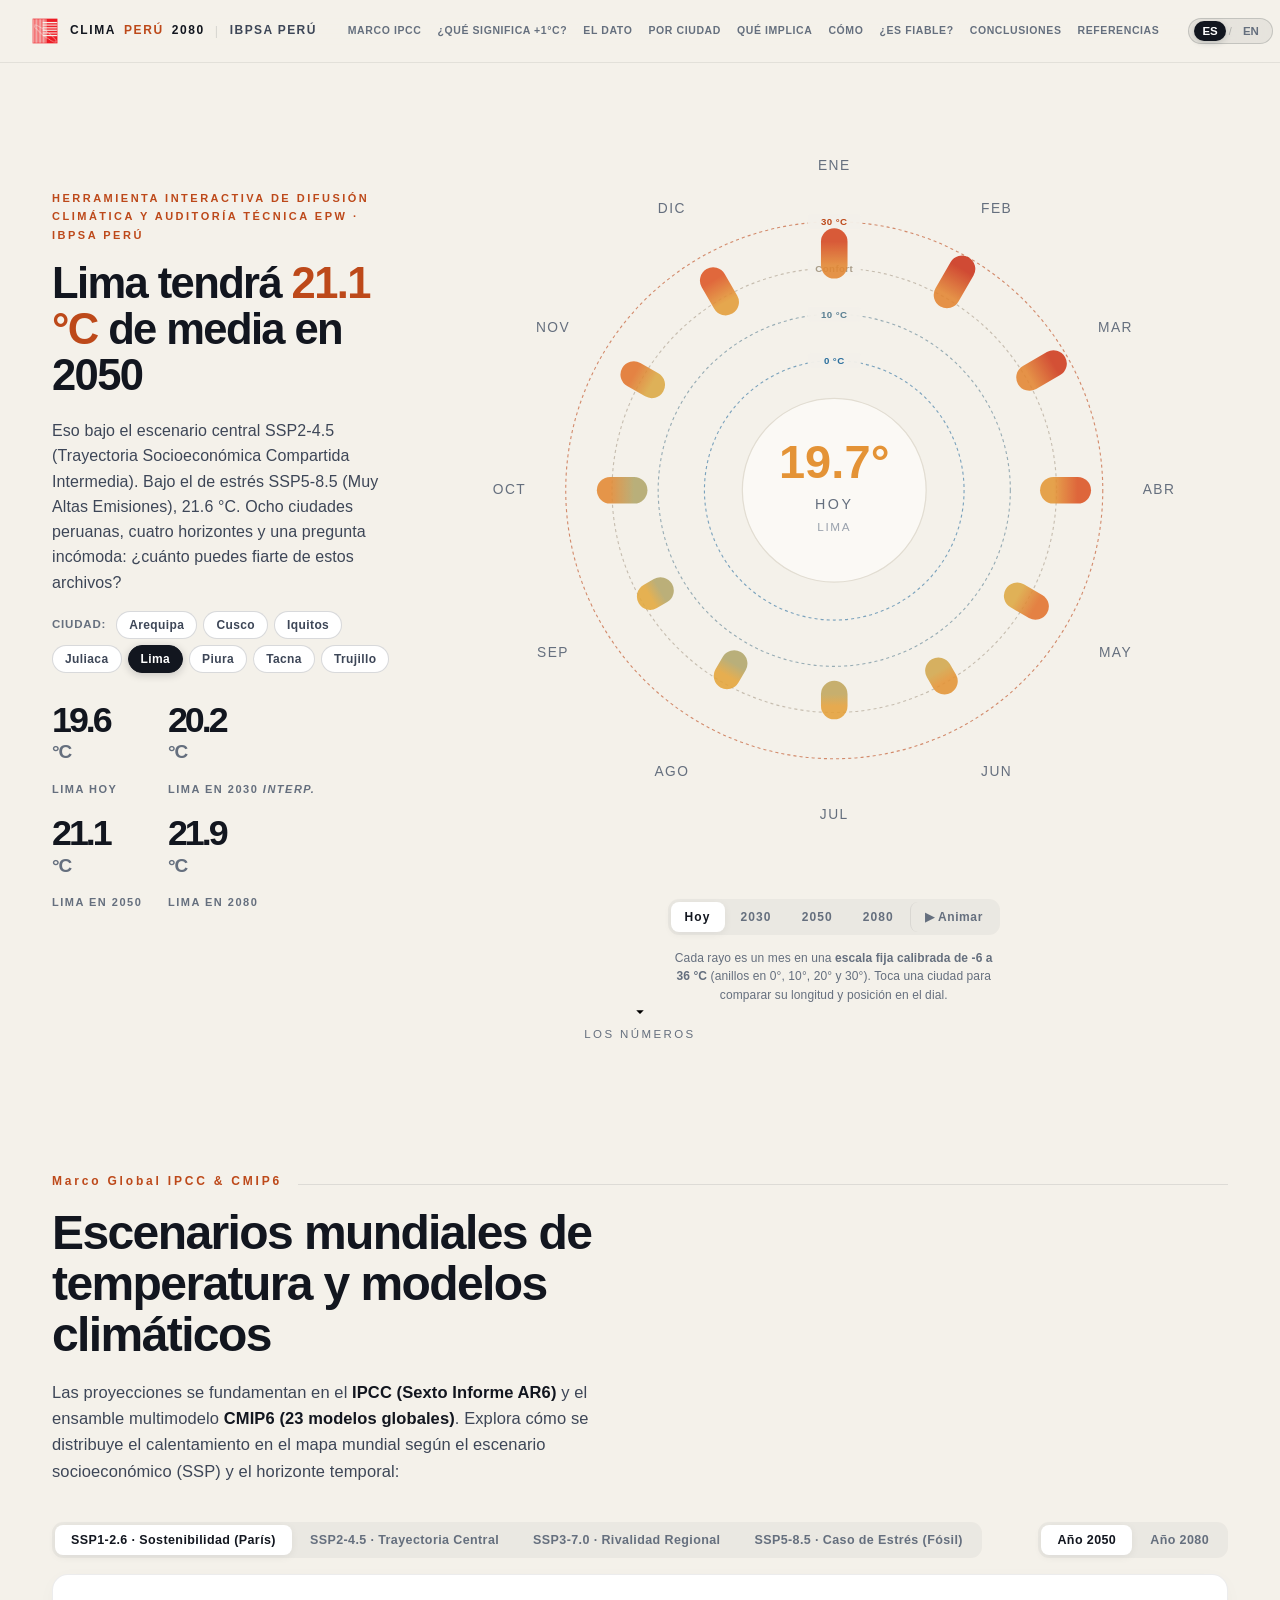
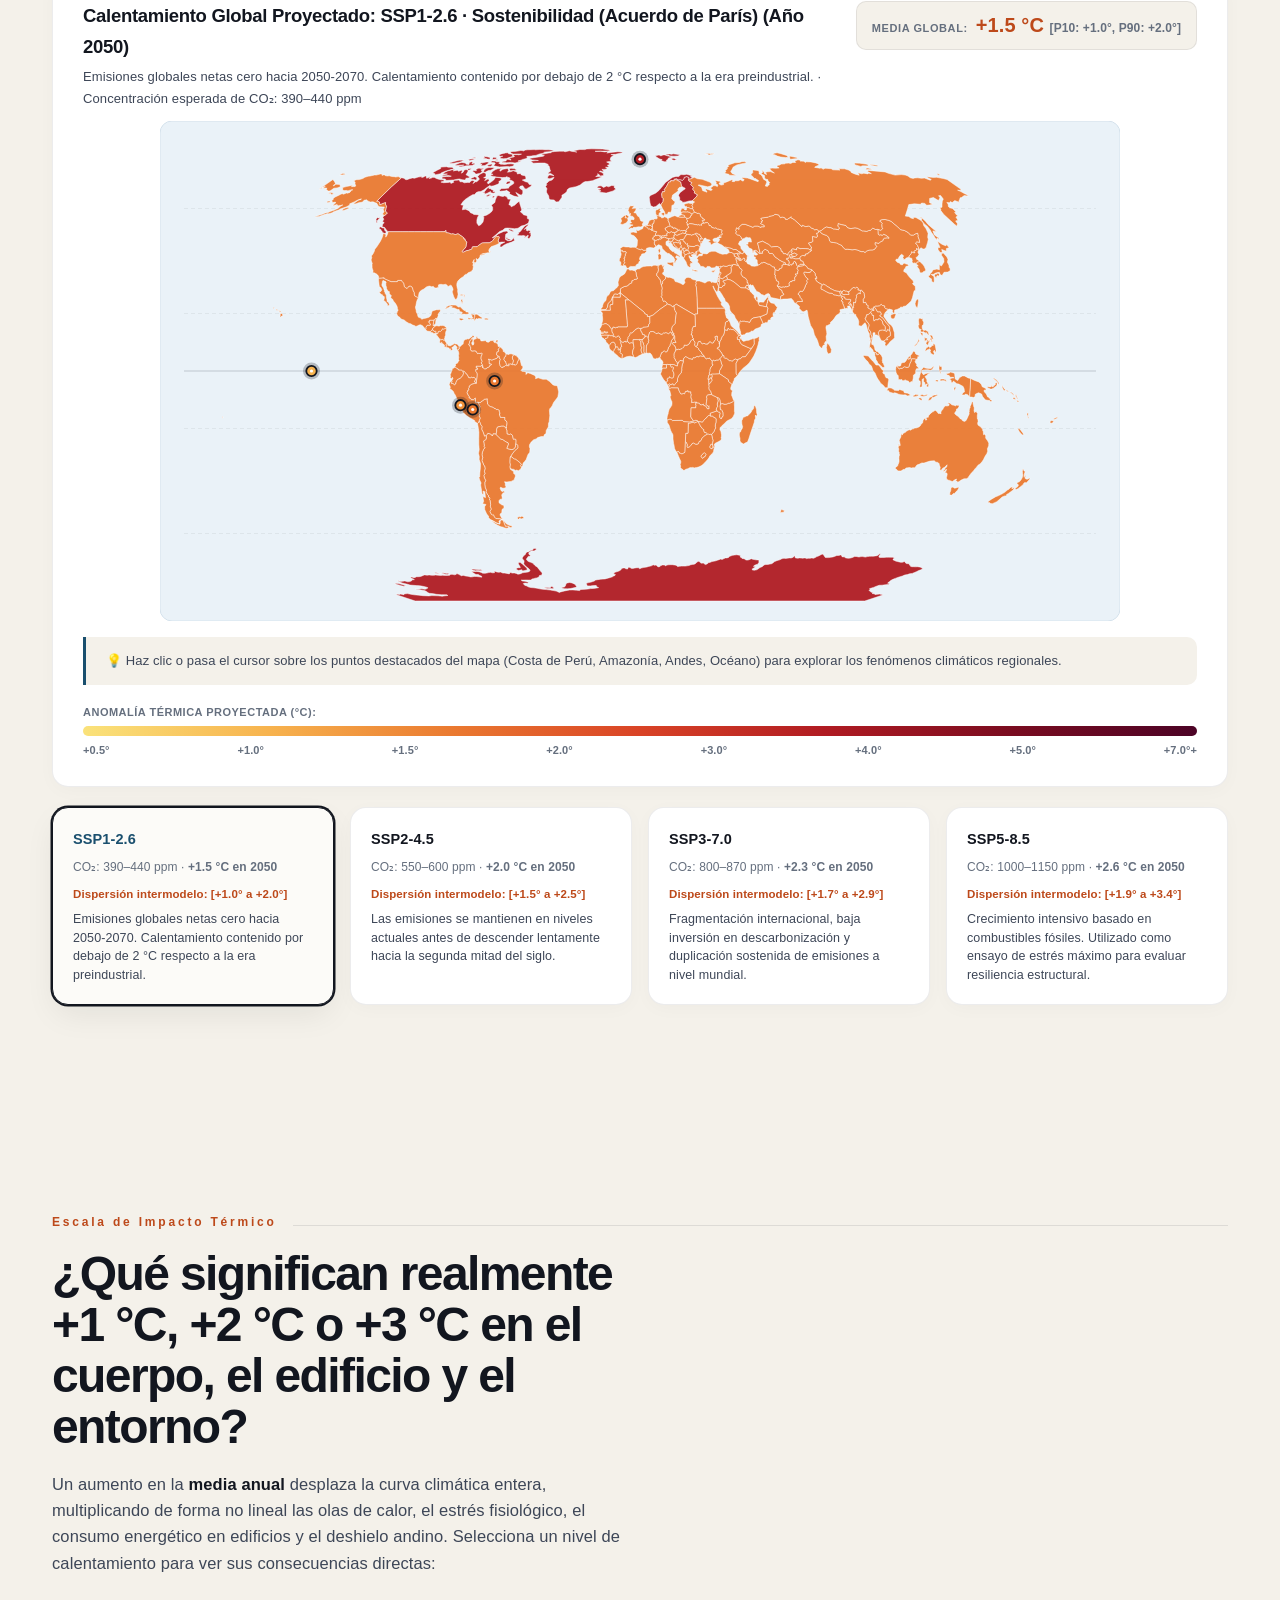
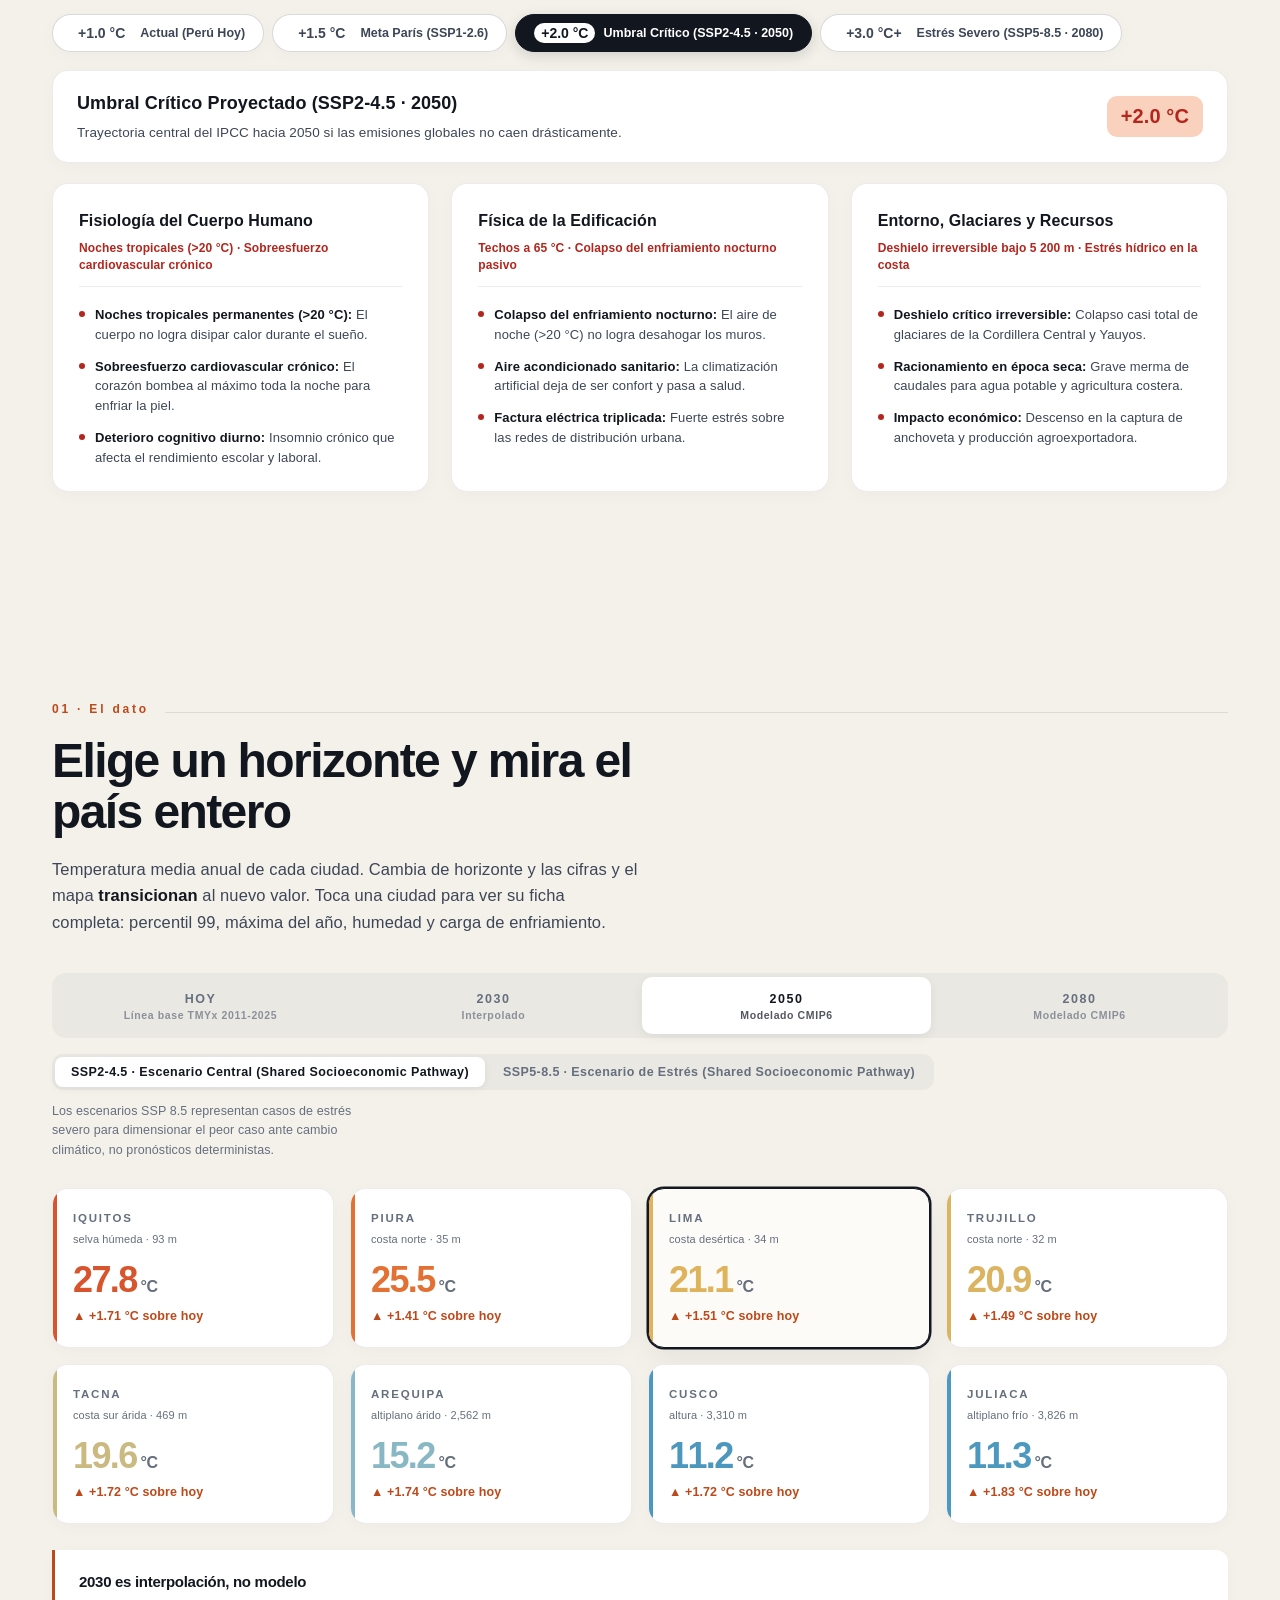
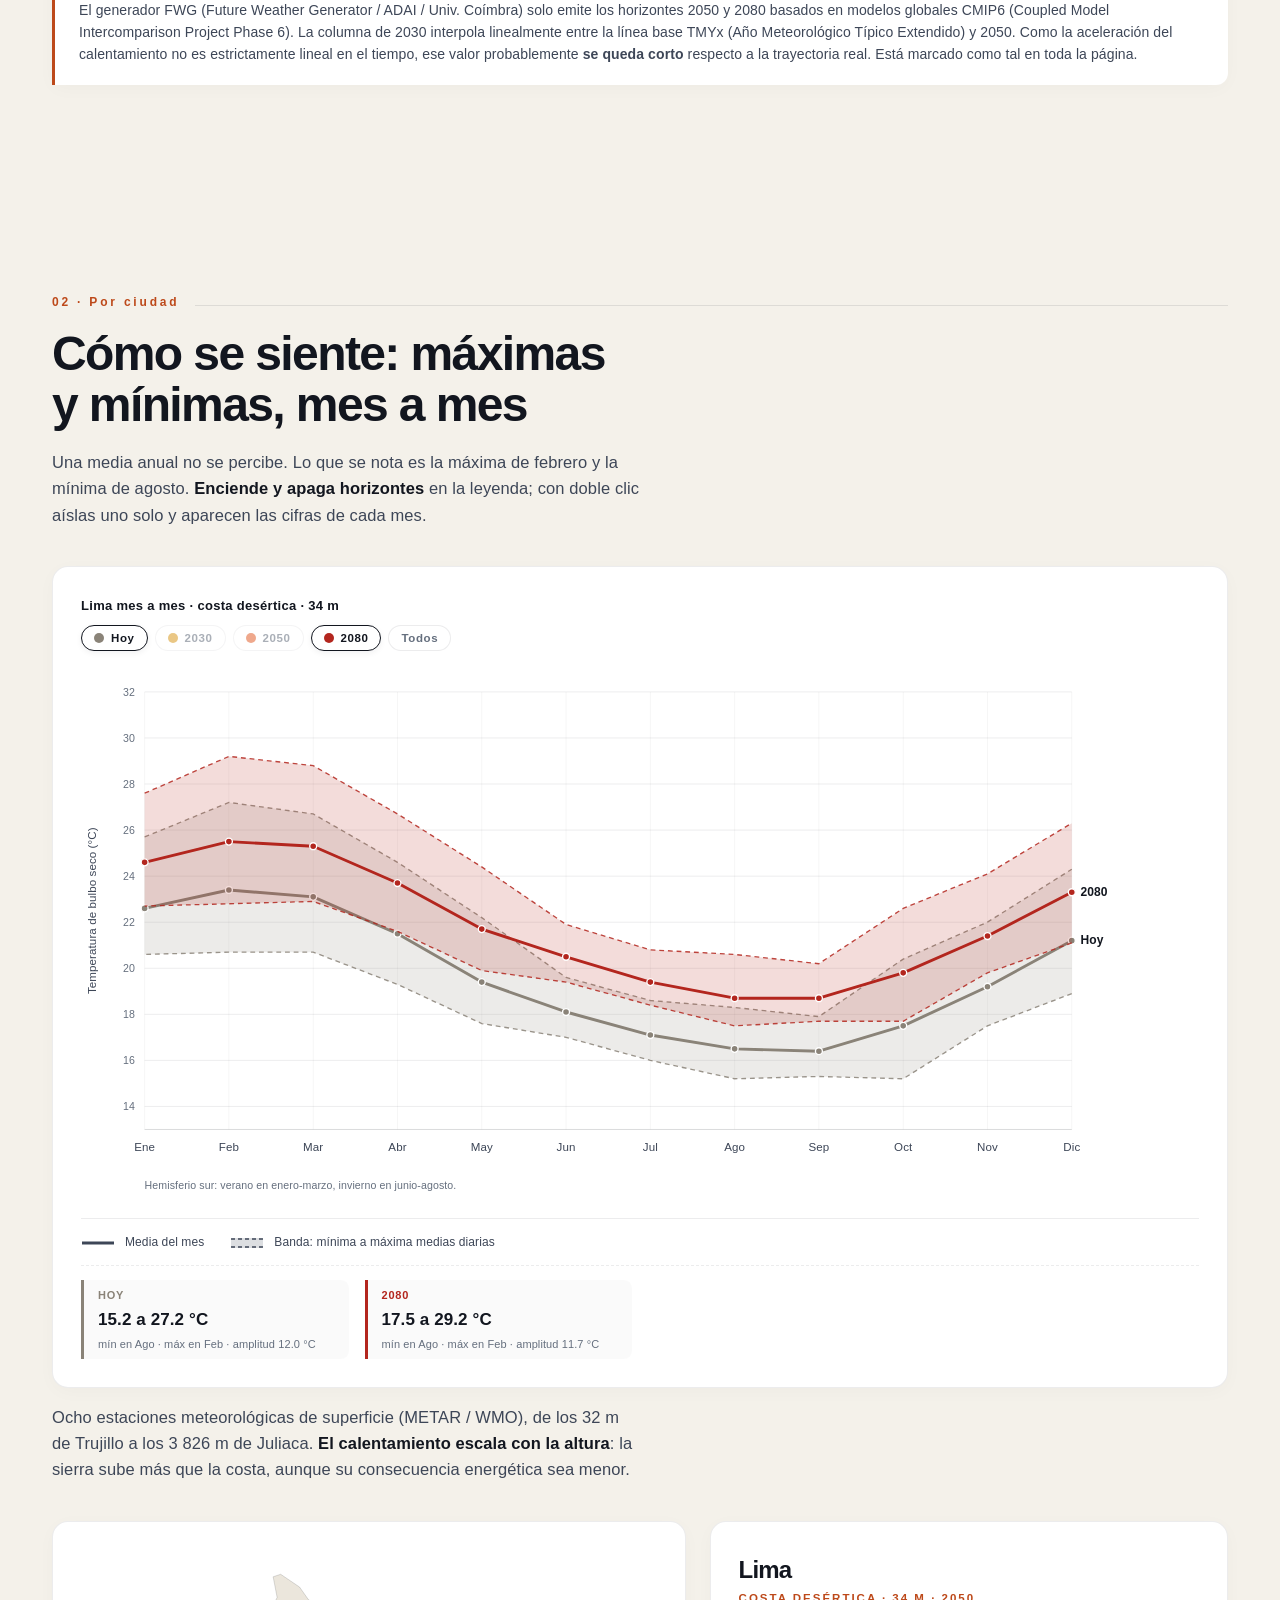
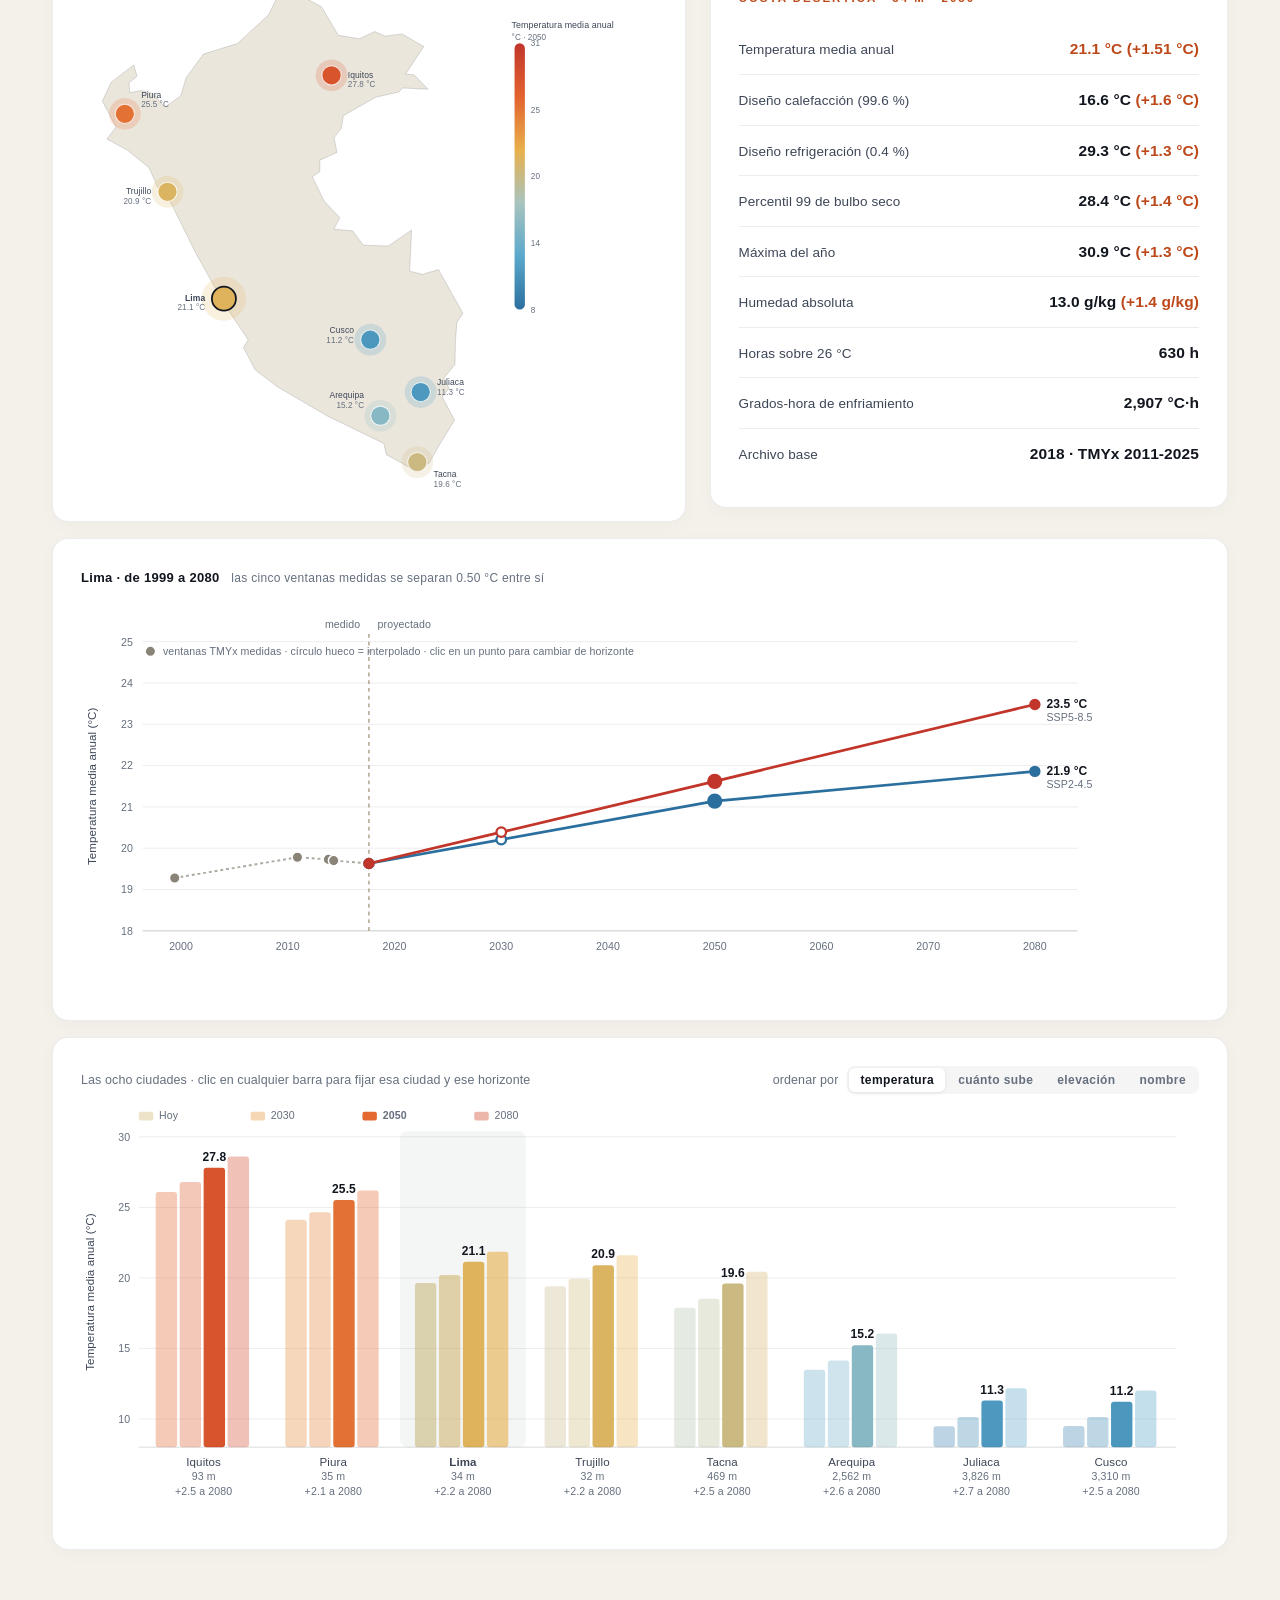
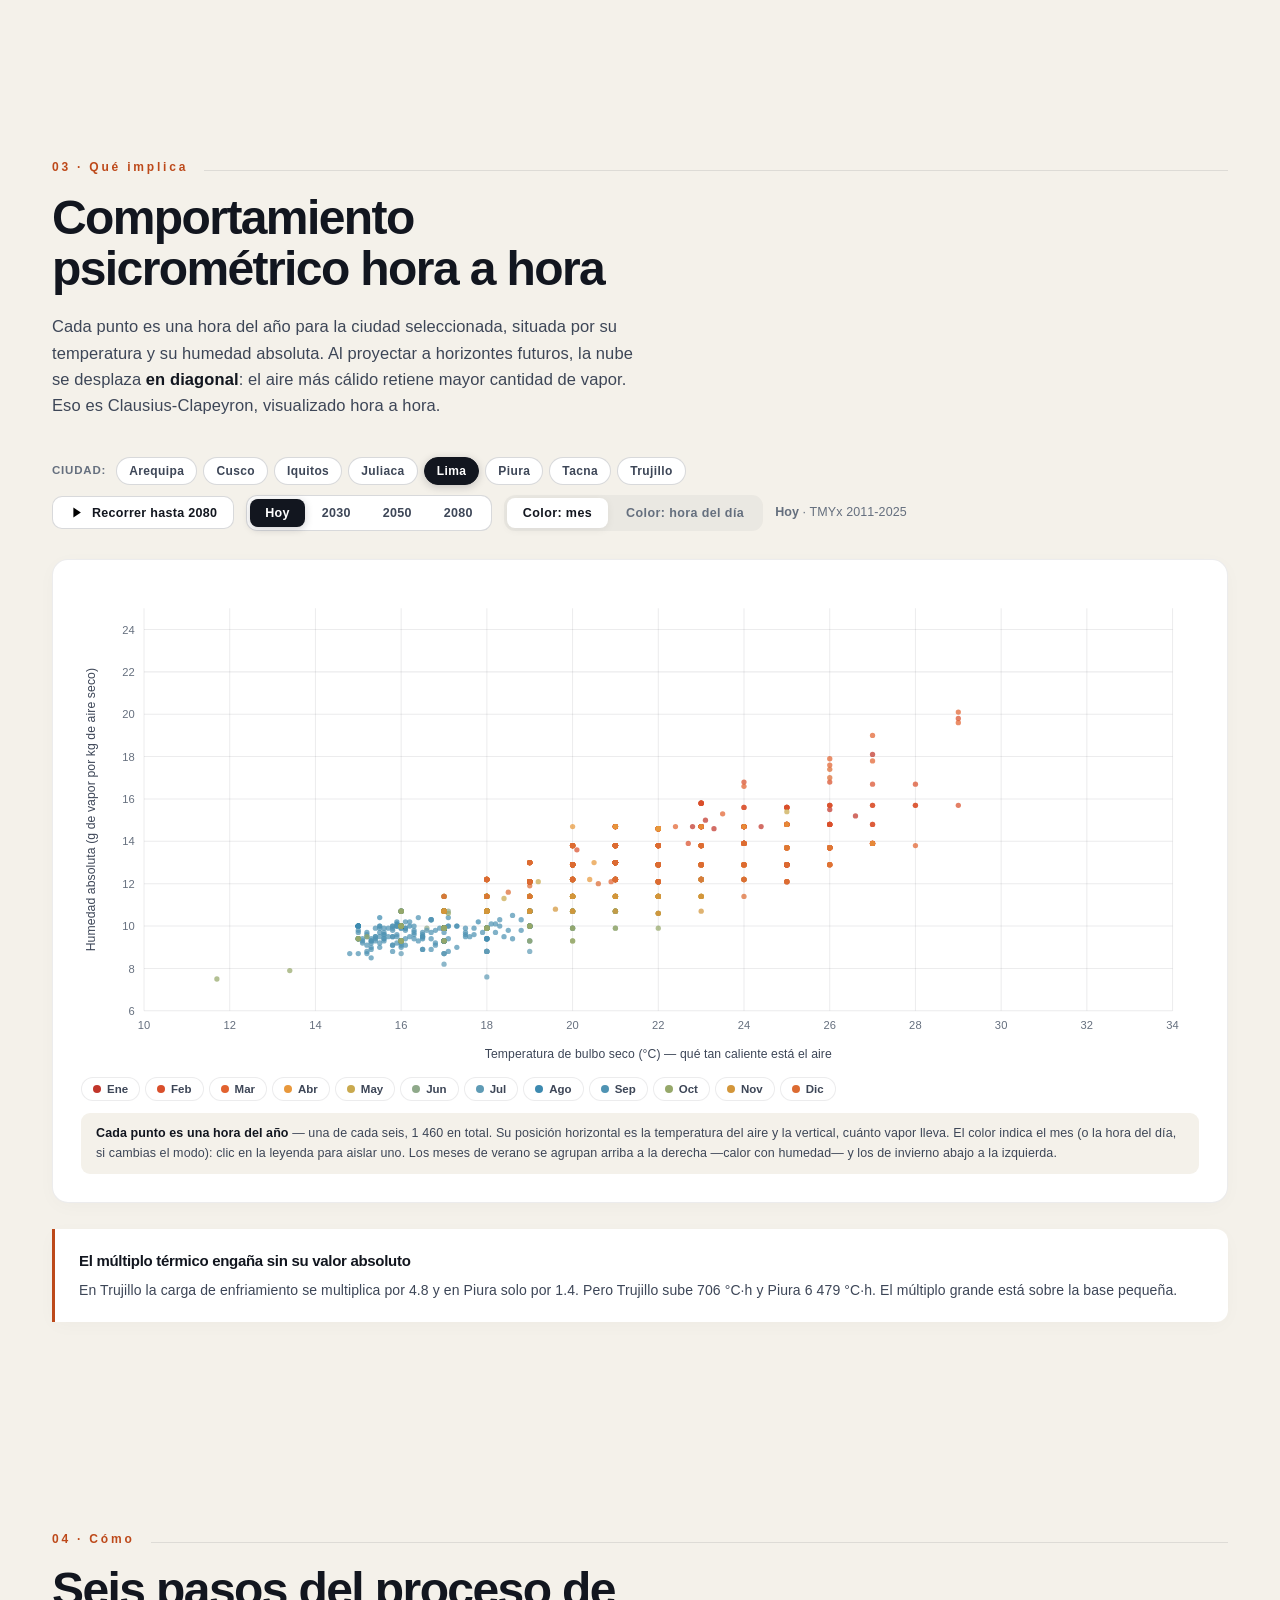
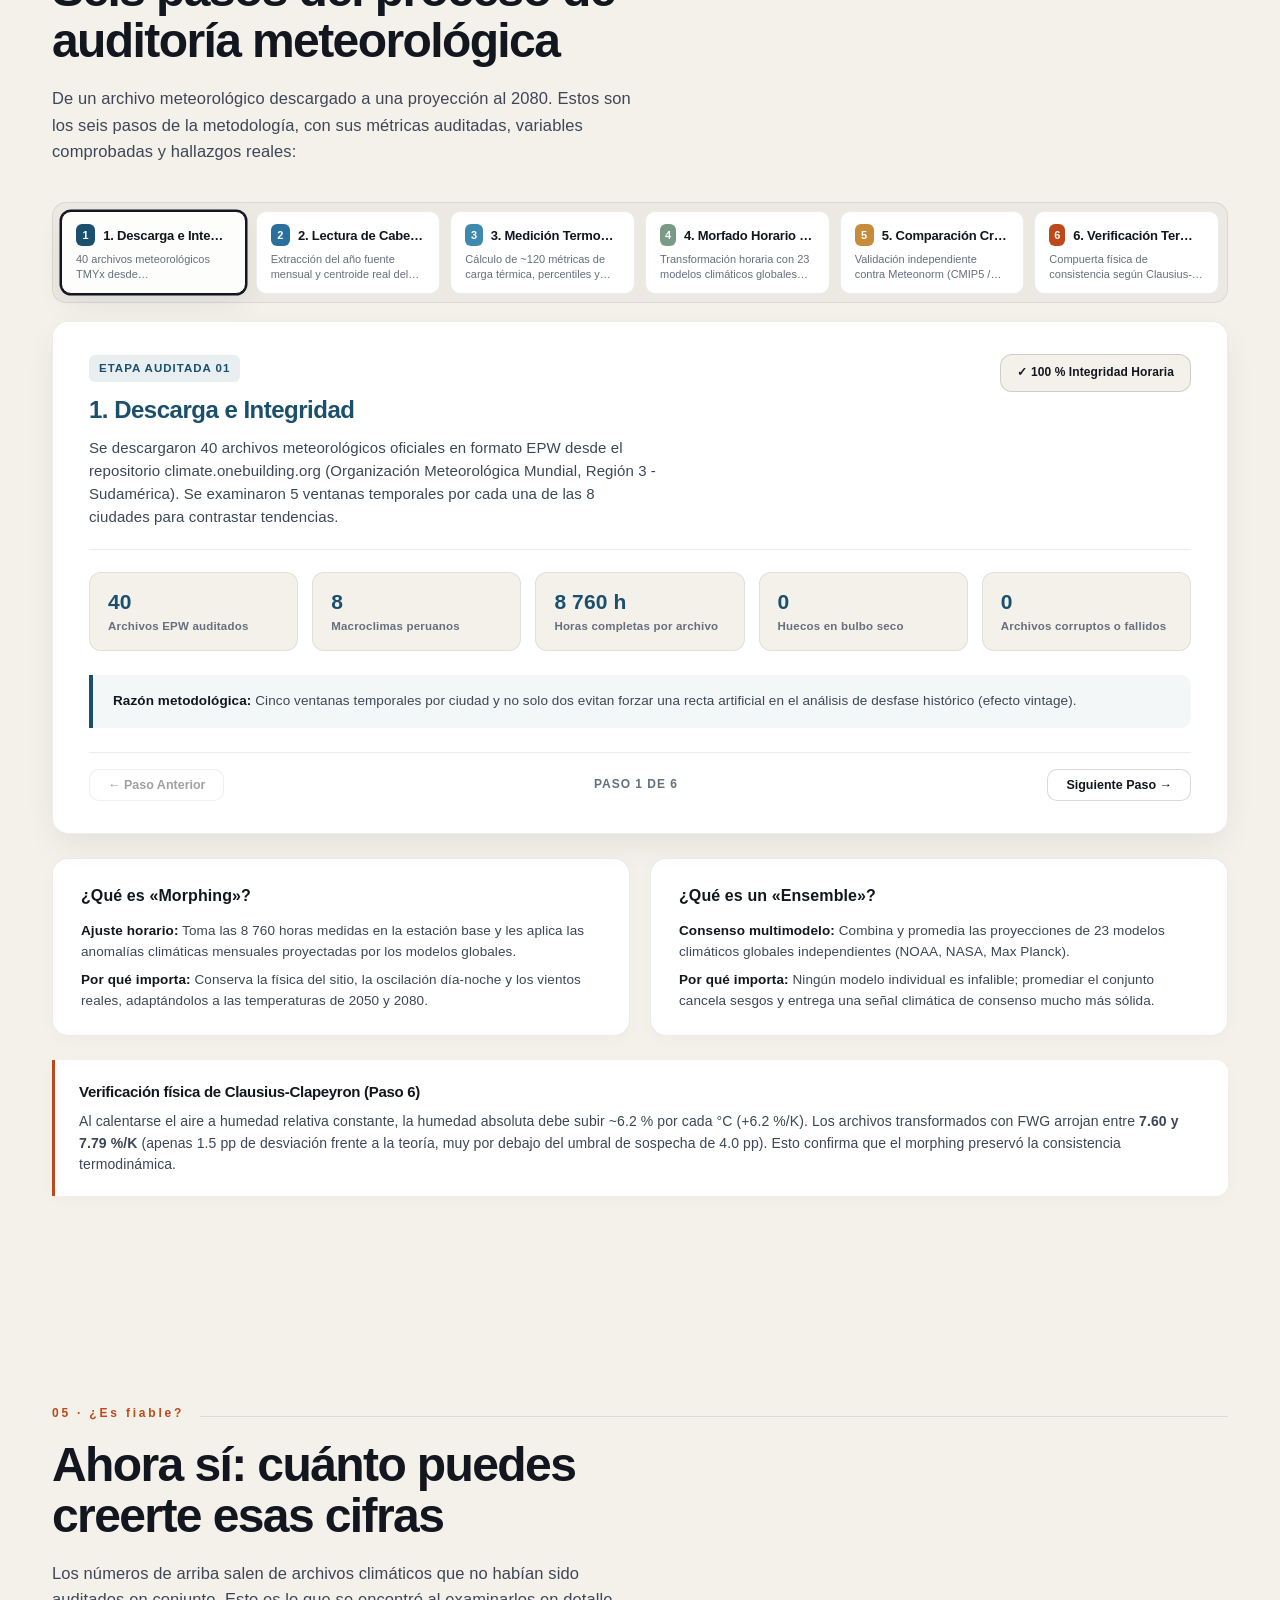
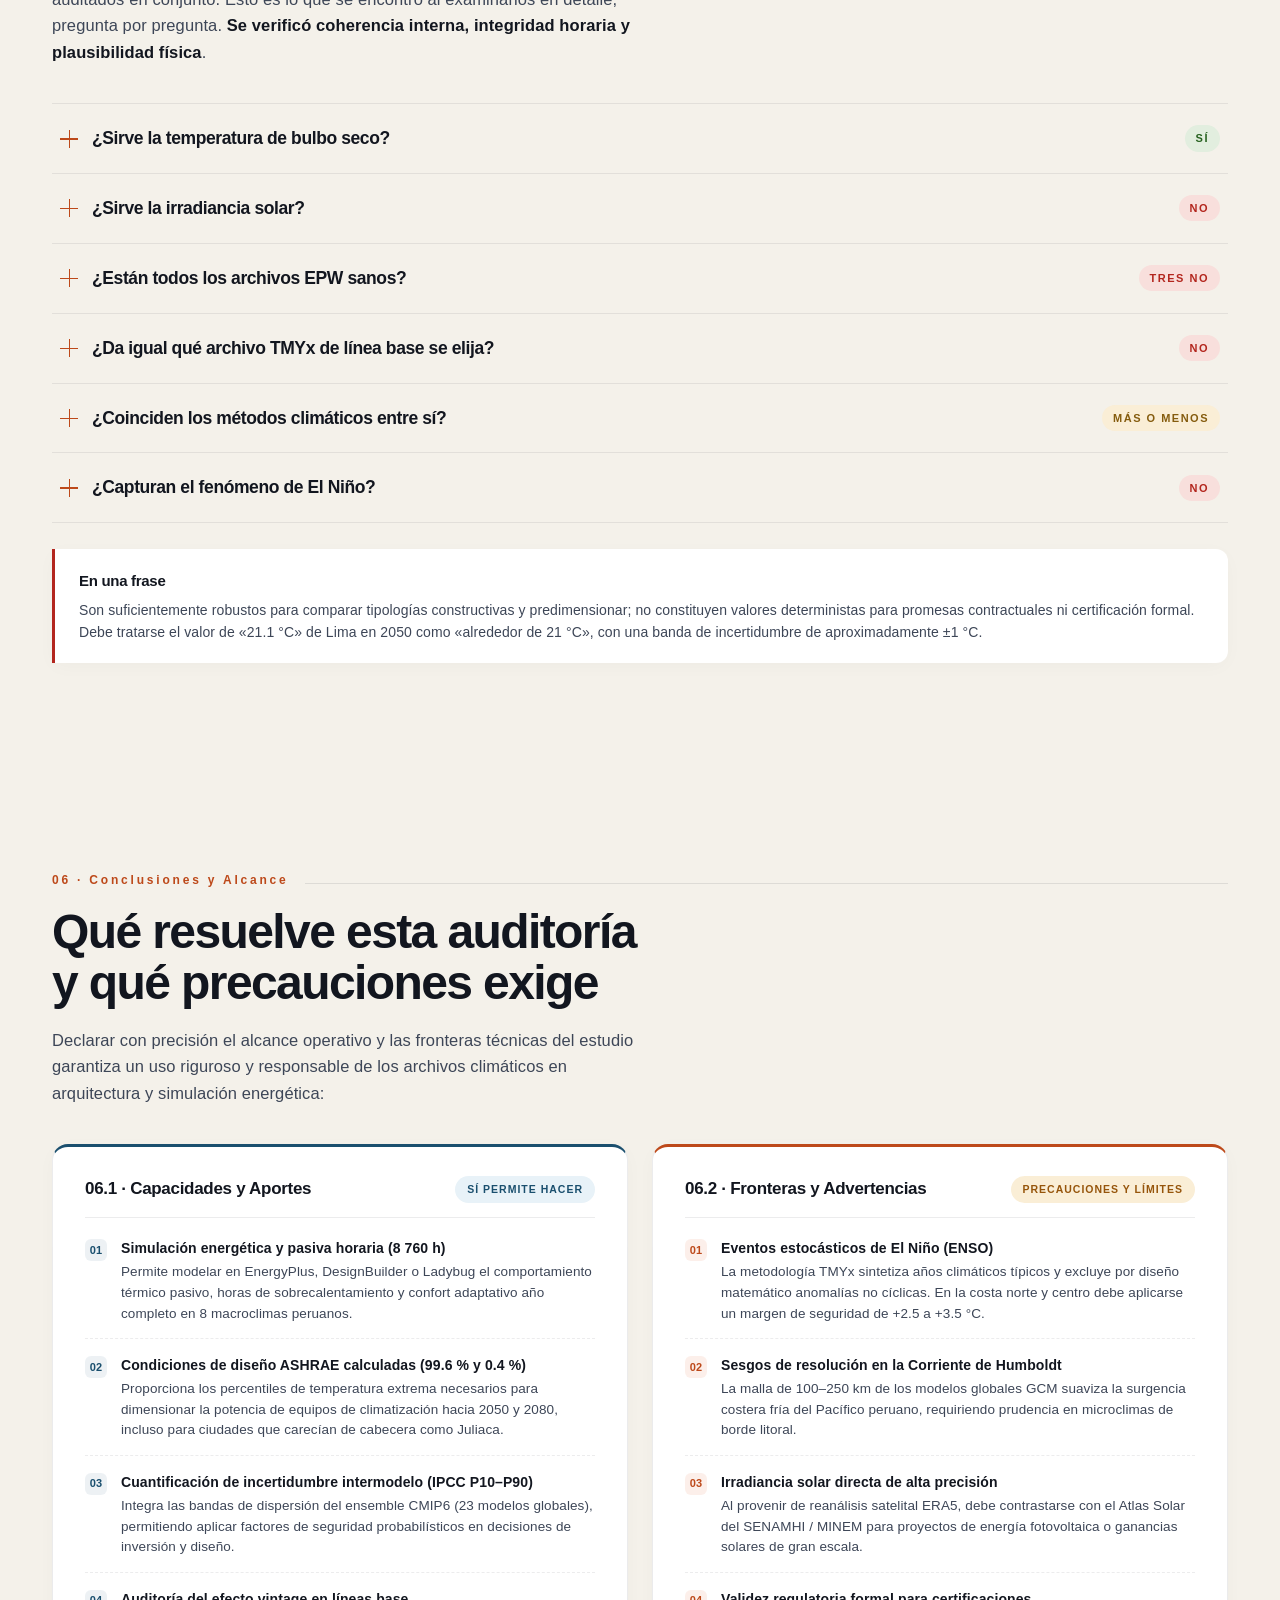
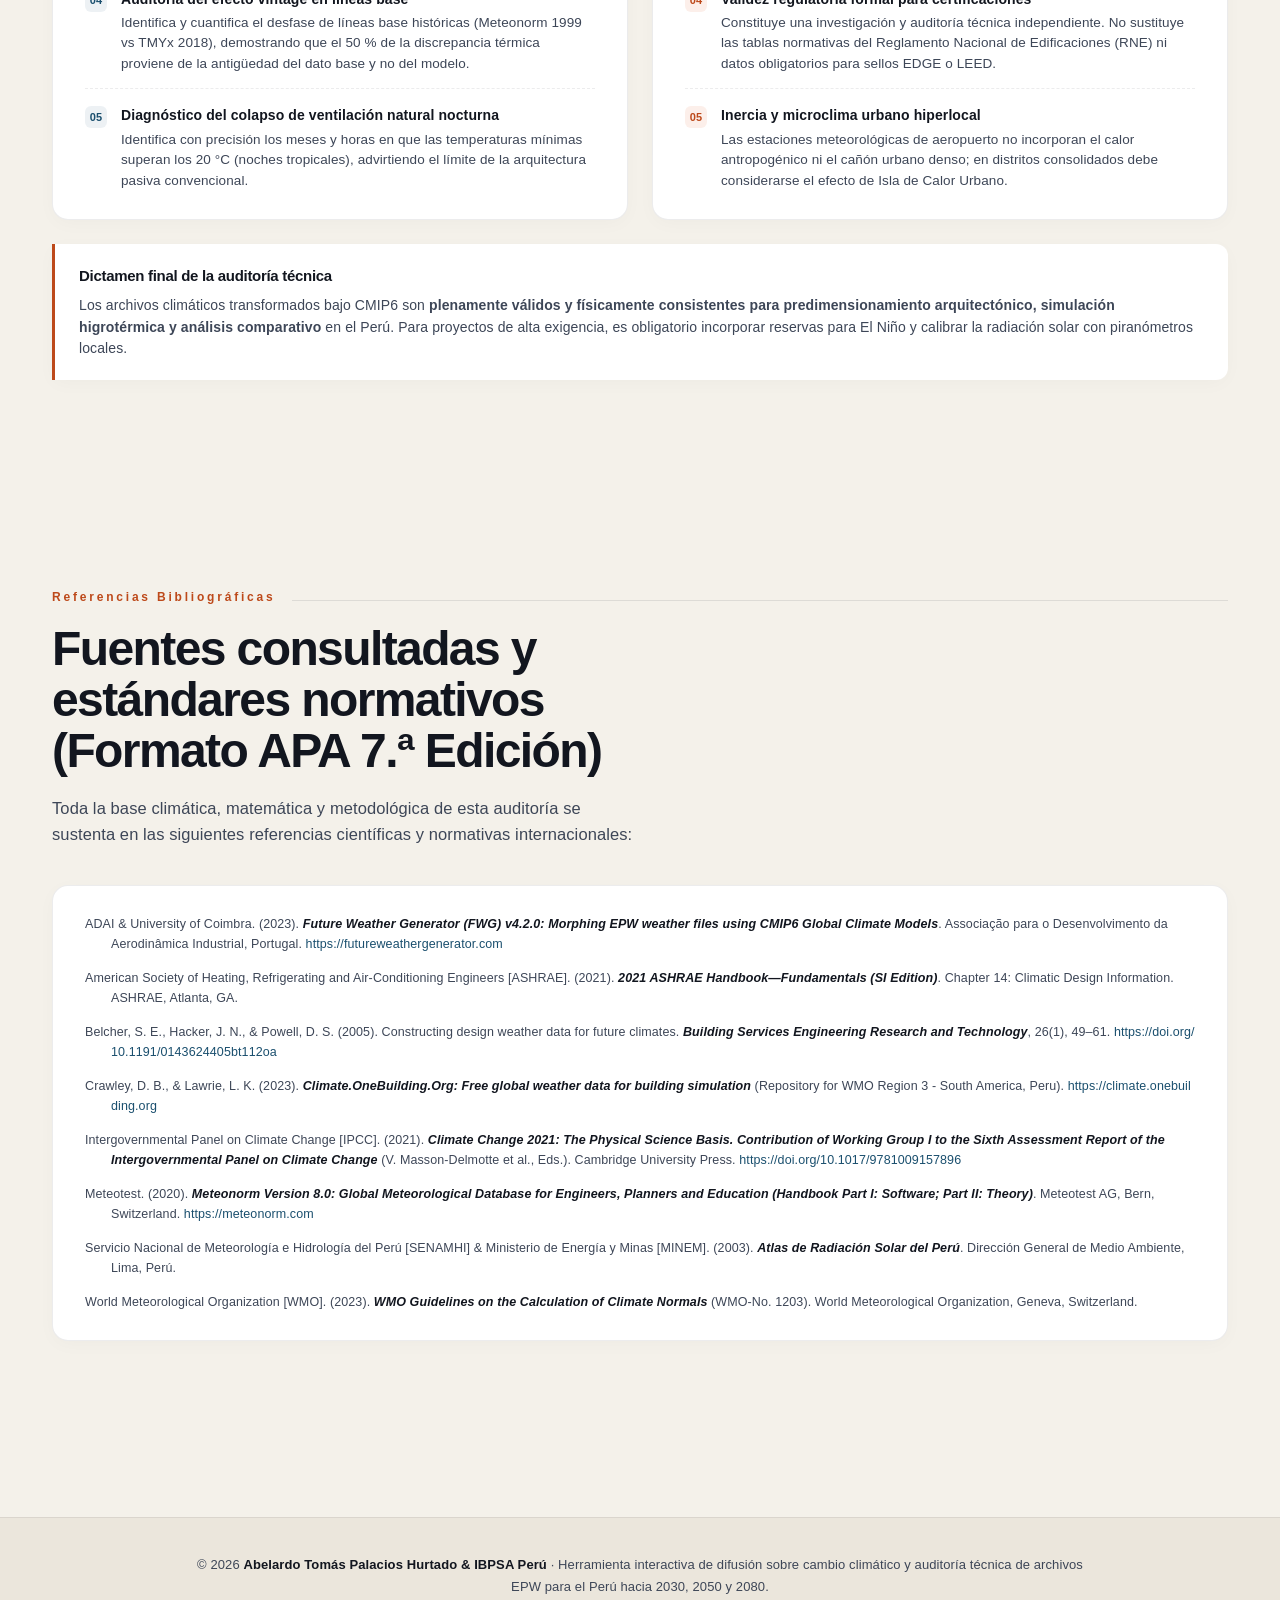
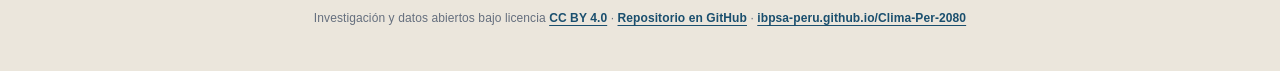
==== Final Results/web/index.html @ 66fd2c2b "Lanzamiento oficial: Herramienta interactiva sobre el impacto del cambio climático y confort térmico" ====
<!DOCTYPE html>
<html lang="es"><head><meta charset="utf-8">
<meta name="viewport" content="width=device-width,initial-scale=1">
<title id="pageTitle">Cambio Climático y Confort Térmico en Perú hacia 2080 · Auditoría EPW | IBPSA Perú</title>
<meta name="description" content="Herramienta interactiva sobre el impacto del cambio climático y confort térmico en el Perú hacia 2030, 2050 y 2080; y auditoría técnica de archivos EPW por Abelardo Tomás Palacios Hurtado e IBPSA Perú.">
<style>
/* Visor de la auditoría climática — Hoja de estilo editorial de concurso.
   Tipografía: Pila geométrica encabezada por Futura / Century Gothic.
   Estética: Editorial contemporánea (Awwwards / NYT Climate / Information is Beautiful).
   Sin encasillamientos rígidos: Superficies abiertas, micro-interacciones y transiciones fluidas. */

:root{
  --papel:#f4f1ea; --papel2:#ebe6dc; --papel-card:#ffffff;
  --tinta:#12161f; --tinta2:#3d4657; --tinta3:#656f7e;
  --linea:rgba(18,22,31,0.08); --linea2:rgba(18,22,31,0.16); --linea3:rgba(18,22,31,0.24);
  --frio:#2b6f9e; --frio2:#5aa8cc; --tibio:#e8b04b; --calor:#e2622f; --calor2:#c1352a;
  --calor-tx:#bd491a;
  --acento:#1a4f6e; --alerta:#b3261e;
  --f:Futura,'Futura PT','Century Gothic','Avenir Next',Avenir,'URW Gothic','Trebuchet MS',sans-serif;
  --r:16px; --r-sm:10px;
  --sombra-suave:0 4px 20px -2px rgba(18,22,31,0.03);
  --sombra-flotante:0 12px 32px -4px rgba(18,22,31,0.08);
  --ease-out:cubic-bezier(0.16, 1, 0.3, 1);
}

*{box-sizing:border-box;margin:0;padding:0}
html{scroll-behavior:smooth}
body{background:var(--papel);color:var(--tinta);font:16px/1.65 var(--f);overflow-x:hidden;
  -webkit-font-smoothing:antialiased;letter-spacing:.1px}
.wrap{max-width:1240px;margin:0 auto;padding:0 32px}
b,strong{font-weight:700}

/* ── barra superior / masthead fijo ── */
header.top{position:fixed;top:0;left:0;right:0;z-index:70;
  background:rgba(244,241,234,0.86);
  backdrop-filter:blur(20px) saturate(180%);
  -webkit-backdrop-filter:blur(20px) saturate(180%);
  border-bottom:1px solid var(--linea);
  transition:background .3s, border-color .3s}
header.top .wrap{display:flex;align-items:center;justify-content:space-between;height:62px;gap:clamp(24px, 3.5vw, 56px)}
.marca{display:flex;align-items:center;gap:12px;text-decoration:none;cursor:default;user-select:none;flex-shrink:0;margin-right:clamp(32px, 4.5vw, 68px)}
.marcaLogo{width:26px;height:26px;display:block;object-fit:contain;flex-shrink:0;transition:transform .3s var(--ease-out)}
.marca:hover .marcaLogo{transform:scale(1.05)}
.marcaTit{font-size:12px;letter-spacing:1.6px;text-transform:uppercase;font-weight:700;color:var(--tinta);display:inline-flex;align-items:center;gap:8px;white-space:nowrap}
.marcaTit i{color:var(--calor-tx);font-style:normal}
.marcaSep{color:var(--linea2);font-weight:300;font-size:13px;opacity:.75;margin:0 2px}
.marcaOrg{color:var(--tinta2);font-weight:600;letter-spacing:1.4px}
.migas{display:flex;gap:3px;align-items:center;margin-left:auto}
.migas a{font-size:11px;letter-spacing:1px;text-transform:uppercase;color:var(--tinta3);
  text-decoration:none;padding:6px 9px;border-radius:8px;transition:.22s var(--ease-out);font-weight:600;white-space:nowrap}
.migas a:hover{color:var(--tinta);background:rgba(18,22,31,0.04)}
.migas a.on{color:var(--papel);background:var(--acento);box-shadow:0 2px 8px rgba(26,79,110,0.25)}

/* ── portada monumental ── */
#hero{min-height:100vh;display:flex;align-items:center;padding:96px 0 64px;position:relative}
.kicker{font-size:11px;letter-spacing:2.5px;text-transform:uppercase;color:var(--calor-tx);
  font-weight:700;margin-bottom:16px;display:flex;align-items:center;gap:10px}
#hero h1{font-size:clamp(30px,3.4vw,46px);line-height:1.06;font-weight:700;letter-spacing:-1.6px;
  max-width:14ch;margin-bottom:10px}
#hero h1 em{font-style:normal;color:var(--calor-tx)}
.subtit{font-size:clamp(14.5px,1.25vw,16.5px);color:var(--tinta2);max-width:42ch;
  margin:20px 0 0;line-height:1.58}

.grande{display:grid;grid-template-columns:repeat(2,auto);gap:20px clamp(18px,2vw,32px);
  align-items:end;margin-top:32px;justify-content:start}
.cifra .n{font-size:clamp(28px,2.8vw,38px);line-height:.88;font-weight:700;letter-spacing:-3px;
  font-variant-numeric:tabular-nums;display:block;transition:color .4s}
.cifra .u{font-size:clamp(14px,1.6vw,19px);letter-spacing:-1px;color:var(--tinta3);font-weight:700}
.cifra .c{font-size:11px;letter-spacing:1.5px;text-transform:uppercase;color:var(--tinta3);
  margin-top:12px;font-weight:600}
.cifra.frio .n{color:var(--frio)} .cifra.calor .n{color:var(--calor)}
.baja{position:absolute;bottom:24px;left:50%;transform:translateX(-50%);color:var(--tinta3);
  font-size:11.5px;letter-spacing:2.4px;text-transform:uppercase;display:flex;flex-direction:column;
  align-items:center;gap:8px;animation:bob 2.6s infinite;cursor:pointer}
@keyframes bob{0%,100%{transform:translate(-50%,0);opacity:.55}50%{transform:translate(-50%,7px);opacity:1}}

/* ── capítulos editoriales ── */
section{padding:104px 0;position:relative}
body.anim section{opacity:0;transform:translateY(24px);
  transition:opacity .75s var(--ease-out),transform .75s var(--ease-out)}
body.anim section.vis,body.anim section#hero{opacity:1;transform:none}
.cap{display:flex;align-items:baseline;gap:16px;margin-bottom:16px}
.cap .num{font-size:12px;letter-spacing:2.8px;color:var(--calor-tx);font-weight:700}
.cap .via{flex:1;height:1px;background:var(--linea2);opacity:.6}
h2{font-size:clamp(28px,4.2vw,48px);line-height:1.06;font-weight:700;letter-spacing:-1.6px;
  margin-bottom:18px;max-width:22ch}
.lead{color:var(--tinta2);max-width:64ch;font-size:16.5px;margin-bottom:38px;line-height:1.6}
.lead b{color:var(--tinta)}

/* ── selectores modernos de horizonte y segmentos ── */
.horiz{display:flex;gap:4px;background:rgba(18,22,31,0.04);border-radius:14px;padding:4px;
  margin-bottom:16px}
.horiz button{flex:1;border:0;background:none;cursor:pointer;
  padding:15px 12px 13px;font:700 12.5px var(--f);letter-spacing:1.5px;text-transform:uppercase;
  color:var(--tinta3);border-radius:10px;transition:.25s var(--ease-out);position:relative}
.horiz button:hover{color:var(--tinta);background:rgba(255,255,255,0.6)}
.horiz button.on{background:#ffffff;color:var(--tinta);box-shadow:0 3px 12px rgba(18,22,31,0.06)}
.horiz button small{display:block;font-size:10.5px;letter-spacing:.6px;text-transform:none;
  opacity:.72;margin-top:3px;font-weight:600}

.seg{display:inline-flex;background:rgba(18,22,31,0.04);border-radius:11px;padding:3px;gap:2px}
.seg button{border:0;background:none;color:var(--tinta3);padding:8px 16px;border-radius:8px;
  cursor:pointer;font:600 12.5px var(--f);transition:.22s var(--ease-out);letter-spacing:.4px}
.seg button:hover{color:var(--tinta)}
.seg button.on{background:#ffffff;color:var(--tinta);box-shadow:0 2px 8px rgba(18,22,31,0.06)}

.pasos{display:inline-flex;border:1px solid var(--linea2);border-radius:11px;padding:3px;background:#ffffff;gap:2px}
.pasoN{border:0;background:none;color:var(--tinta2);padding:7px 15px;border-radius:8px;
  cursor:pointer;font:600 12.5px var(--f);transition:.2s var(--ease-out);letter-spacing:.3px}
.pasoN:hover{color:var(--tinta);background:rgba(18,22,31,0.04)}
.pasoN.on{background:var(--tinta);color:#ffffff;box-shadow:0 2px 8px rgba(18,22,31,0.2);font-weight:700}

.ctrl{display:flex;gap:12px;flex-wrap:wrap;align-items:center;margin-bottom:28px}
.nota{font-size:12.5px;color:var(--tinta3);max-width:46ch;line-height:1.55}
.btn{border:1px solid var(--linea2);background:#fff;color:var(--tinta);padding:8px 16px;
  border-radius:10px;cursor:pointer;font:600 12.5px var(--f);transition:.22s var(--ease-out);display:inline-flex;
  align-items:center;gap:8px;letter-spacing:.3px}
.btn:hover{border-color:var(--acento);color:var(--acento);transform:translateY(-1px);box-shadow:0 4px 12px rgba(26,79,110,0.1)}
.btn svg{width:15px;height:15px}

/* ── rejilla de ciudades: tarjetas abiertas tipo data tile ── */
.rej{display:grid;grid-template-columns:repeat(4,1fr);gap:16px}
.tarj{background:#ffffff;border:1px solid var(--linea);border-radius:var(--r);padding:20px;
  cursor:pointer;transition:.28s var(--ease-out);position:relative;overflow:hidden;
  box-shadow:var(--sombra-suave)}
.tarj:hover{border-color:var(--linea2);transform:translateY(-3px);box-shadow:var(--sombra-flotante)}
.tarj.on{border-color:var(--tinta);box-shadow:0 0 0 1.5px var(--tinta), var(--sombra-flotante);background:#fcfbf8}
.tarj .cd{font-size:11.5px;letter-spacing:1.8px;text-transform:uppercase;color:var(--tinta3);font-weight:700}
.tarj .zn{font-size:11px;color:var(--tinta3);margin-top:2px}
.tarj .tt{font-size:36px;font-weight:700;letter-spacing:-1.6px;margin-top:14px;
  font-variant-numeric:tabular-nums;line-height:1;transition:color .4s}
.tarj .tt span{font-size:16px;color:var(--tinta3);letter-spacing:-.5px}
.tarj .dd{font-size:12.5px;font-weight:700;margin-top:8px;display:flex;align-items:center;gap:5px}
.tarj .cinta{position:absolute;left:0;top:0;bottom:0;width:4px;transition:background .4s}

/* ── superficies abiertas y visualización SVG ── */
.panel{background:#ffffff;border:1px solid var(--linea);border-radius:var(--r);padding:28px;
  position:relative;overflow:hidden;box-shadow:var(--sombra-suave)}
.split{display:grid;grid-template-columns:1.1fr .9fr;gap:24px;align-items:start}
svg{display:block;width:100%;overflow:visible}
.lbl{fill:var(--tinta3);font-size:11px;font-family:var(--f)}
.lbl2{fill:var(--tinta2);font-size:12px;font-family:var(--f)}
.val{fill:var(--tinta);font-size:12.5px;font-weight:700;font-family:var(--f)}
.gl{stroke:var(--linea);stroke-width:1}
.ax{stroke:var(--linea2);stroke-width:1}
#mapa path.pais{fill:#ebe6dc;stroke:var(--linea2);stroke-width:1.2;
  stroke-dasharray:4200;stroke-dashoffset:4200;transition:stroke-dashoffset 2.4s ease-out}
section.vis #mapa path.pais{stroke-dashoffset:0}
.est{cursor:pointer;transition:r .6s var(--ease-out),fill .6s}
.halo{opacity:.2;transition:r .6s var(--ease-out),fill .6s}
.enom{fill:var(--tinta2);font-size:11.5px;font-family:var(--f);pointer-events:none}
rect.bar{transition:y .8s var(--ease-out),height .8s var(--ease-out),fill .5s}

/* ── ficha bioclimática ── */
.ficha h3{font-size:24px;font-weight:700;letter-spacing:-.8px}
.ficha .zn{color:var(--calor-tx);font-size:11.5px;letter-spacing:2px;text-transform:uppercase;
  margin-bottom:16px;display:block;font-weight:700}
.fila{display:flex;justify-content:space-between;align-items:baseline;padding:12px 0;
  border-bottom:1px solid var(--linea);font-size:13.5px;gap:14px}
.fila:last-child{border:0}
.fila span{color:var(--tinta2)}
.fila b{font-variant-numeric:tabular-nums;font-weight:700;font-size:15.5px;white-space:nowrap}
.fila b.up{color:var(--calor-tx)}

/* ── plegables de auditoría (acordeón contemporáneo) ── */
.pleg{border-top:1px solid var(--linea)}
.pleg:last-of-type{border-bottom:1px solid var(--linea)}
.pleg summary{padding:20px 8px;cursor:pointer;display:flex;align-items:center;gap:14px;
  font-size:17.5px;font-weight:700;letter-spacing:-.4px;list-style:none;border-radius:8px;
  transition:background .2s, color .2s}
.pleg summary::-webkit-details-marker{display:none}
.pleg summary .mas{width:18px;height:18px;flex:0 0 18px;position:relative;transition:transform .3s var(--ease-out)}
.pleg summary .mas::before,.pleg summary .mas::after{content:'';position:absolute;background:var(--calor-tx);
  transition:.3s var(--ease-out)}
.pleg summary .mas::before{left:0;right:0;top:8.5px;height:1.6px}
.pleg summary .mas::after{top:0;bottom:0;left:8.5px;width:1.6px}
.pleg[open] summary .mas{transform:rotate(90deg)}
.pleg[open] summary .mas::after{transform:scaleY(0)}
.pleg summary:hover{color:var(--acento);background:rgba(18,22,31,0.02)}
.pleg .cuerpo{padding:0 8px 24px 34px;color:var(--tinta2);font-size:15px;max-width:72ch;
  animation:despl .4s var(--ease-out)}
@keyframes despl{from{opacity:0;transform:translateY(-6px)}to{opacity:1;transform:none}}
.pleg .cuerpo p+p{margin-top:12px}
.veredicto{display:inline-flex;align-items:center;gap:8px;font-size:11px;letter-spacing:1.5px;
  text-transform:uppercase;font-weight:700;padding:4px 11px;border-radius:20px;margin-left:auto}
.si{background:#e2eedf;color:#276220} .no{background:#f8dfdc;color:var(--alerta)}
.mas_menos{background:#faeed6;color:#855c0e}

/* ── avisos y callouts ── */
.aviso{border-left:3px solid var(--calor-tx);background:#ffffff;padding:20px 24px;border-radius:0 12px 12px 0;
  margin-top:26px;box-shadow:var(--sombra-suave)}
.aviso h4{font-size:15px;margin-bottom:6px;font-weight:700;letter-spacing:-.3px;display:flex;align-items:center;gap:8px}
.aviso h4 svg{width:18px;height:18px;flex:0 0 18px}
.aviso.rojo h4 svg{stroke:var(--alerta)}
.aviso p{font-size:14px;color:var(--tinta2);line-height:1.55}
.aviso.rojo{border-left-color:var(--alerta)}

.tip{position:fixed;background:var(--tinta);color:var(--papel);padding:10px 15px;border-radius:8px;
  font:600 12px var(--f);pointer-events:none;opacity:0;transition:opacity .15s;z-index:99;
  white-space:nowrap;box-shadow:0 12px 32px rgba(18,22,31,.24);letter-spacing:.3px}
footer{padding:56px 0 72px;border-top:1px solid var(--linea);color:var(--tinta3);font-size:12.5px}
footer code{font-family:ui-monospace,monospace;color:var(--tinta2);font-size:11.5px}

/* ── portada: visual animado del sol ── */
#heroViz{width:100%;max-width:860px;animation:aparece 1s var(--ease-out)}
#heroViz svg{overflow:visible;width:100%;height:auto;aspect-ratio:1/1}
.heroGrid{display:grid;grid-template-columns:minmax(260px,.62fr) minmax(520px,1.38fr);
  gap:clamp(18px,2.6vw,44px);align-items:center}
.solCol{display:flex;flex-direction:column;align-items:center;gap:14px}
.solCtrl{display:inline-flex;background:rgba(18,22,31,0.04);border-radius:11px;
  padding:3px;gap:2px;flex-wrap:wrap;justify-content:center}
.solBtn,.solPlay{border:0;background:none;color:var(--tinta3);padding:8px 14px;border-radius:8px;
  cursor:pointer;font:700 12px var(--f);letter-spacing:1.1px;transition:.22s var(--ease-out)}
.solBtn:hover,.solPlay:hover{color:var(--tinta);background:rgba(255,255,255,0.7)}
.solBtn.on{background:#ffffff;color:var(--tinta);box-shadow:0 2px 8px rgba(18,22,31,0.06)}
.solPlay{border-left:1px solid var(--linea);letter-spacing:.6px;font-weight:600}
.solPie{font-size:12px;color:var(--tinta3);text-align:center;max-width:48ch;line-height:1.55}

/* ── selectores de ciudad para hero y nube ── */
.ciudCtrl{display:flex;gap:6px;flex-wrap:wrap;align-items:center;margin:16px 0 10px}
.ciudCtrl .lbl{font-size:11.5px;font-weight:700;color:var(--tinta3);margin-right:4px;text-transform:uppercase;letter-spacing:.8px}
.ciudBtn{border:1px solid var(--linea2);background:#ffffff;color:var(--tinta2);padding:6px 12px;border-radius:20px;
  cursor:pointer;font:600 12px var(--f);letter-spacing:.4px;transition:.2s var(--ease-out)}
.ciudBtn:hover{border-color:var(--tinta);color:var(--tinta);transform:translateY(-1px)}
.ciudBtn.on{background:var(--tinta);color:#ffffff;border-color:var(--tinta);box-shadow:0 2px 8px rgba(18,22,31,0.2)}

/* ── glosario conceptual: tarjetas de texto sintético y limpio ── */
.glosarioGrid{display:grid;grid-template-columns:1fr 1fr;gap:20px;margin-top:24px}
.glosCard{background:#ffffff;border:1px solid var(--linea);border-radius:var(--r);padding:24px 28px;box-shadow:var(--sombra-suave);transition:.25s var(--ease-out);display:flex;flex-direction:column}
.glosCard:hover{transform:translateY(-2px);box-shadow:var(--sombra-flotante);border-color:var(--linea2)}
.glosCard h4{font-size:16px;font-weight:700;margin-bottom:12px;color:var(--tinta)}
.glosCard p{font-size:13.5px;color:var(--tinta2);line-height:1.52;margin-bottom:8px}
.glosCard p:last-child{margin-bottom:0}
.glosCard p b{color:var(--tinta)}

/* ── método: línea editorial de seis pasos ── */
.pasosGrid{display:grid;grid-template-columns:repeat(2,1fr);gap:20px;margin-top:20px}
.pasoCard{background:#ffffff;border:1px solid var(--linea);border-radius:var(--r);padding:24px;transition:.28s var(--ease-out);
  box-shadow:var(--sombra-suave);display:flex;flex-direction:column}
.pasoCard:hover{border-color:var(--linea2);transform:translateY(-3px);box-shadow:var(--sombra-flotante)}
.pasoCardTop{display:flex;align-items:center;gap:12px;margin-bottom:12px}
.pasoBadge{width:30px;height:30px;border-radius:50%;color:#fff;display:flex;align-items:center;
  justify-content:center;font-weight:700;font-size:13px;flex:0 0 30px}
.pasoCardTop h4{font-size:16.5px;font-weight:700;color:var(--tinta);letter-spacing:-.3px}
.pasoDesc{font-size:13.5px;color:var(--tinta2);line-height:1.5;margin-bottom:14px}
.pasoTabla{border-top:1px solid var(--linea);padding-top:10px;margin-bottom:14px;flex-grow:1}
.pasoFila{display:flex;justify-content:space-between;align-items:baseline;padding:6px 0;font-size:12.5px;gap:10px;
  border-bottom:1px dashed var(--linea)}
.pasoFila span{color:var(--tinta3)}
.pasoFila b{color:var(--tinta);font-weight:700;font-variant-numeric:tabular-nums;text-align:right;white-space:nowrap}
.pasoAudit{background:var(--papel);border-left:3px solid var(--calor-tx);padding:10px 14px;
  border-radius:0 6px 6px 0;font-size:12.5px;color:var(--tinta2);line-height:1.45}

/* ── icono de portada animado ── */
.kicker .solanim{width:24px;height:24px;stroke:var(--calor-tx);fill:none;stroke-width:1.5;
  stroke-linecap:round;overflow:visible}
.kicker .solanim .nucleo{fill:rgba(226,98,47,.14)}
.kicker .solanim .rayos{transform-origin:12px 12px;animation:gira 26s linear infinite}
.kicker .solanim .onda{stroke:var(--frio);stroke-width:1.3;animation:vaiven 4.5s ease-in-out infinite}
@keyframes gira{to{transform:rotate(360deg)}}
@keyframes vaiven{0%,100%{transform:translateY(0);opacity:.55}50%{transform:translateY(-1.6px);opacity:1}}

/* ── leyendas conmutables ── */
.cgLeg{display:flex;gap:7px;flex-wrap:wrap;align-items:center;margin:2px 0 12px}
.cgChip{border:1px solid var(--linea);background:#fff;color:var(--tinta3);padding:6px 12px;
  border-radius:20px;cursor:pointer;font:700 11.5px var(--f);letter-spacing:.6px;transition:.22s;
  display:inline-flex;align-items:center;gap:7px;opacity:.55}
.cgChip i{width:10px;height:10px;border-radius:50%;display:inline-block;transition:.22s}
.cgChip:hover{border-color:var(--linea2);opacity:.85}
.cgChip.on{opacity:1;color:var(--tinta);border-color:var(--tinta);background:#fff;box-shadow:0 2px 6px rgba(18,22,31,0.06)}
.cgChip.todos{opacity:1;color:var(--tinta3);font-weight:600}
.cgChip.todos:hover{color:var(--acento);border-color:var(--acento)}
.cgPista{font-size:11.5px;color:var(--tinta3);margin-left:6px}

#climo{width:100%;overflow:hidden;margin-bottom:8px}
#climo svg{width:100%;height:auto;display:block;overflow:hidden}
.cgInfo{display:flex;flex-direction:column;gap:14px;margin-top:16px;
  padding-top:14px;border-top:1px solid var(--linea)}
.cgGuia{display:flex;flex-wrap:wrap;align-items:center;gap:26px;font-size:12px;color:var(--tinta2);
  padding-bottom:12px;border-bottom:1px dashed var(--linea)}
.cgGuia span{display:inline-flex;align-items:center;gap:10px;white-space:nowrap}
.cgGuia span svg{width:34px!important;height:14px!important;flex:0 0 34px!important;display:block}
.cgRangos{display:grid;grid-template-columns:repeat(auto-fill,minmax(230px,1fr));gap:16px;width:100%}
.cgRango{border-left:3.5px solid var(--c);padding:6px 12px 6px 14px;
  font-size:12px;background:rgba(18,22,31,0.02);border-radius:0 8px 8px 0;box-sizing:border-box;
  display:flex;flex-direction:column;justify-content:center}
.cgRango b{display:block;color:var(--c);font-size:11px;font-weight:700;letter-spacing:.8px;text-transform:uppercase}
.cgRango span{display:block;font-size:17px;font-weight:700;font-variant-numeric:tabular-nums;color:var(--tinta);margin:2px 0 3px}
.cgRango em{display:block;font-style:normal;color:var(--tinta3);font-size:11px;line-height:1.4}

.nbLeg{display:flex;gap:5px;flex-wrap:wrap;align-items:center;margin:12px 0 0}
.nbChip{border:1px solid var(--linea);background:#fff;color:var(--tinta2);padding:5px 11px;
  border-radius:20px;cursor:pointer;font:600 11.5px var(--f);transition:.2s;
  display:inline-flex;align-items:center;gap:6px}
.nbChip i{width:8px;height:8px;border-radius:50%;display:inline-block}
.nbChip:hover{border-color:var(--linea2);color:var(--tinta)}
.nbChip.on{background:var(--tinta);color:var(--papel);border-color:var(--tinta)}
.nbChip.off{opacity:.45}
.nbChip.todos{font-weight:700;color:var(--acento)}
.nbPunto{font-size:12.5px;color:var(--tinta2);background:var(--papel);border-radius:9px;
  padding:11px 15px;margin-top:12px;line-height:1.55}
.nbPunto b{color:var(--tinta)}

.brCab{display:flex;justify-content:space-between;align-items:center;gap:16px;flex-wrap:wrap;
  margin-bottom:12px;font-size:12.5px;color:var(--tinta3)}
.brOrd{display:flex;align-items:center;gap:9px}
#brSort{padding:2px;background:rgba(18,22,31,0.04);border-radius:8px}
#brSort button{border:0;background:none;color:var(--tinta3);padding:5px 11px;border-radius:6px;
  cursor:pointer;font:600 12px var(--f);transition:.2s}
#brSort button:hover{color:var(--tinta)}
#brSort button.on{background:#fff;color:var(--tinta);box-shadow:0 1px 4px rgba(18,22,31,0.08)}

/* ── marco global IPCC y mapa interactivo ── */
.ipccCtrl{display:flex;justify-content:space-between;align-items:center;flex-wrap:wrap;gap:12px;margin:18px 0 16px}
.ipccPanel{background:#ffffff;border:1px solid var(--linea);border-radius:var(--r);padding:26px 30px;box-shadow:var(--sombra-suave)}
.ipccMapHeader{display:flex;justify-content:space-between;align-items:flex-start;flex-wrap:wrap;gap:14px;margin-bottom:12px;min-height:74px}
.ipccMapHeader > div:first-child{flex:1;min-width:280px}
.ipccMapHeader h3{font-size:18.5px;font-weight:700;color:var(--tinta);letter-spacing:-.3px;margin:0}
.ipccMapHeader p{font-size:13px;color:var(--tinta2);margin-top:4px;min-height:36px}
.ipccGlobalBadge{background:var(--papel);border:1px solid var(--linea);padding:7px 15px;border-radius:10px;display:flex;align-items:baseline;gap:8px;white-space:nowrap}
.ipccGlobalBadge .lbl{font-size:11px;font-weight:700;color:var(--tinta3);text-transform:uppercase;letter-spacing:.6px}
.ipccGlobalBadge b{font-size:20px;font-weight:800;color:var(--calor-tx);font-variant-numeric:tabular-nums}
#ipccWorldMap{width:100%;max-width:960px;margin:0 auto;overflow:hidden}
#ipccWorldMap svg{width:100%;height:auto;display:block}
.ipccPin{cursor:pointer}
.ipccPin .pinOuter{transition:r .2s, fill .2s, opacity .2s; fill:rgba(18,22,31,.25)}
.ipccPin:hover .pinOuter, .ipccPin.on .pinOuter{r:13px; fill:var(--acento); opacity:.7}
.ipccPin .pinCore{transition:stroke .2s, stroke-width .2s}
.ipccPin:hover .pinCore, .ipccPin.on .pinCore{stroke:#fff; stroke-width:2.4px}
.ipccPinBox{background:var(--papel);border-left:3px solid var(--acento);border-radius:0 10px 10px 0;padding:14px 20px;margin-top:16px;font-size:13px;color:var(--tinta2);line-height:1.55;transition:.25s var(--ease-out)}
.ipccPinBox.activo{background:#fdfbf7;color:var(--tinta);border-left-color:var(--calor-tx)}
.ipccPinBox b{color:var(--tinta)}
.ipccBarraWrap{margin-top:18px;display:flex;flex-direction:column;gap:5px}
.ipccBarraWrap .lbl{font-size:11px;font-weight:700;color:var(--tinta3);letter-spacing:.5px;text-transform:uppercase}
.ipccBarra{height:10px;border-radius:5px;background:linear-gradient(to right, #fae27a, #f7b34e, #ea7930, #d94326, #b01b22, #7a0c20, #4c0326)}
.ipccBarraNums{display:flex;justify-content:space-between;font-size:11px;font-weight:600;color:var(--tinta3);font-variant-numeric:tabular-nums}

.sspGrid{display:grid;grid-template-columns:repeat(4, 1fr);gap:16px;margin-top:20px}
.sspCard{background:#ffffff;border:1px solid var(--linea);border-radius:var(--r);padding:20px;transition:.25s var(--ease-out);box-shadow:var(--sombra-suave)}
.sspCard:hover{transform:translateY(-2px);box-shadow:var(--sombra-flotante)}
.sspCard.on{border-color:var(--tinta);box-shadow:0 0 0 1.5px var(--tinta), var(--sombra-flotante);background:#fcfbf8}
.sspCard h5{font-size:14.5px;font-weight:700;margin-bottom:6px}
.sspCard .sspCo2{font-size:12px;color:var(--tinta3);margin-bottom:8px;font-variant-numeric:tabular-nums}
.sspCard p{font-size:12.5px;color:var(--tinta2);line-height:1.48}

/* ── sección didáctica de impacto (+1 °C, +1.5 °C, +2 °C, +3 °C) ── */
.impCtrl{display:flex;gap:8px;flex-wrap:wrap;margin:22px 0 18px}
.impBtn{background:#ffffff;border:1px solid var(--linea2);border-radius:24px;padding:8px 18px;font:700 12.5px var(--f);color:var(--tinta2);cursor:pointer;display:flex;align-items:center;gap:8px;transition:.24s var(--ease-out);box-shadow:var(--sombra-suave)}
.impBtn:hover{border-color:var(--tinta);color:var(--tinta);transform:translateY(-1px)}
.impBtn.on{border-color:var(--tinta);background:var(--tinta);color:#ffffff;box-shadow:0 4px 14px rgba(18,22,31,0.15)}
.impBtnBadge{font-size:14px;font-weight:800;padding:2px 7px;border-radius:12px;font-variant-numeric:tabular-nums;background:rgba(255,255,255,0.2)}
.impBtn.on .impBtnBadge{background:#ffffff;color:var(--tinta)}

.impHeaderBox{background:#ffffff;border:1px solid var(--linea);border-radius:var(--r);padding:18px 24px;margin-bottom:20px;display:flex;justify-content:space-between;align-items:center;flex-wrap:wrap;gap:12px;box-shadow:var(--sombra-suave)}
.impHeaderBox h3{font-size:18px;font-weight:700;color:var(--tinta);margin:0}
.impHeaderBox p{font-size:13.5px;color:var(--tinta2);margin-top:3px}
.impHeaderBadge{font-size:20px;font-weight:800;padding:4px 14px;border-radius:10px;font-variant-numeric:tabular-nums}

.impGrid3{display:grid;grid-template-columns:repeat(3, 1fr);gap:22px}
.impColCard{background:#ffffff;border:1px solid var(--linea);border-radius:var(--r);padding:24px 26px;display:flex;flex-direction:column;box-shadow:var(--sombra-suave);transition:.28s var(--ease-out)}
.impColCard:hover{transform:translateY(-3px);box-shadow:var(--sombra-flotante);border-color:var(--linea2)}
.impColCard h4{font-size:16px;font-weight:700;color:var(--tinta);margin:0 0 6px}
.impColCard .impColEstado{font-size:12px;font-weight:600;color:var(--acento);margin-bottom:18px;line-height:1.4;padding-bottom:12px;border-bottom:1px solid var(--linea)}
.impUl{display:flex;flex-direction:column;gap:12px;margin:0;padding:0;list-style:none}
.impLi{display:flex;gap:10px;align-items:flex-start;font-size:13px;color:var(--tinta2);line-height:1.52}
.impLiDot{width:6px;height:6px;border-radius:50%;background:var(--acento);margin-top:6px;flex-shrink:0}
.impLi b{color:var(--tinta)}

/* ── sección 06: conclusiones ejecutivas y alcance ── */
.conclusionesGrid{display:grid;grid-template-columns:1fr 1fr;gap:24px;margin-top:28px}
.concCard{background:#ffffff;border:1px solid var(--linea);border-radius:var(--r);padding:28px 32px;
  box-shadow:var(--sombra-suave);transition:.28s var(--ease-out);position:relative;display:flex;flex-direction:column}
.concCard:hover{transform:translateY(-3px);box-shadow:var(--sombra-flotante);border-color:var(--linea2)}
.concCard.aportes{border-top:3.5px solid var(--acento)}
.concCard.limites{border-top:3.5px solid var(--calor-tx)}

.concHeader{display:flex;align-items:center;justify-content:space-between;gap:12px;margin-bottom:20px;
  padding-bottom:14px;border-bottom:1px solid var(--linea)}
.concHeader h3{font-size:17px;font-weight:700;color:var(--tinta);letter-spacing:-.3px;margin:0}
.concBadge{font-size:10.5px;font-weight:700;letter-spacing:1px;text-transform:uppercase;padding:5px 12px;border-radius:20px;white-space:nowrap}
.concBadge.si{background:#e8f2f8;color:var(--acento)}
.concBadge.no{background:#faeed6;color:#96550b}

.concLista{display:flex;flex-direction:column;gap:16px;margin:0;padding:0;list-style:none}
.concItem{display:flex;gap:14px;align-items:flex-start;font-size:13.5px;color:var(--tinta2);line-height:1.52;
  padding-bottom:14px;border-bottom:1px dashed var(--linea)}
.concItem:last-child{padding-bottom:0;border-bottom:none}
.concNum{width:22px;height:22px;border-radius:6px;font-size:11px;font-weight:700;
  display:flex;align-items:center;justify-content:center;flex-shrink:0;margin-top:1px}
.concCard.aportes .concNum{background:rgba(26,79,110,0.08);color:var(--acento)}
.concCard.limites .concNum{background:rgba(226,98,47,0.1);color:var(--calor-tx)}
.concBody strong{display:block;color:var(--tinta);font-size:14px;margin-bottom:3px;font-weight:700}
.concBody p{margin:0;color:var(--tinta2)}

/* ── fuentes y referencias bibliográficas formato APA 7ma Edición ── */
.apaWrap{background:#ffffff;border:1px solid var(--linea);border-radius:var(--r);padding:28px 32px;margin-top:18px;box-shadow:var(--sombra-suave)}
.apaLista{display:flex;flex-direction:column;gap:14px;margin:0;padding:0;list-style:none}
.apaItem{font-size:12.5px;color:var(--tinta2);line-height:1.6;padding-left:26px;text-indent:-26px}
.apaItem em{font-style:italic;color:var(--tinta);font-weight:600}
.apaItem a{color:var(--acento);text-decoration:none;word-break:break-all}
.apaItem a:hover{text-decoration:underline}

@media(max-width:980px){
  .rej{grid-template-columns:repeat(2,1fr)}
  .split{grid-template-columns:1fr}
  .migas{display:none}
  section{padding:72px 0}
  .heroGrid{grid-template-columns:1fr}
  .solCol{order:-1}
  .impGrid3{grid-template-columns:1fr}
  .pasosGrid{grid-template-columns:1fr}
  .sspGrid{grid-template-columns:1fr 1fr}
  .conclusionesGrid{grid-template-columns:1fr;gap:24px}
  .glosarioGrid{grid-template-columns:1fr}
}
@media(max-width:600px){
  .sspGrid{grid-template-columns:1fr}
  .horiz{flex-wrap:wrap}.horiz button{flex:1 1 44%}
}
@media(prefers-reduced-motion:reduce){
  *{animation:none!important;transition:none!important}
  section,#heroViz,#metodoDet,.pleg .cuerpo{opacity:1!important;transform:none!important}
}



/* ── Ajustes finos de cabecera superior y navegación ── */
header.top .wrap{gap:12px;max-width:1300px}
.marca{margin-right:12px;flex-shrink:0}
.migas{display:flex;gap:2px;align-items:center;margin-left:auto}
.migas a{font-size:10.5px;letter-spacing:.6px;text-transform:uppercase;color:var(--tinta3);text-decoration:none;padding:5px 7px;border-radius:8px;transition:.22s var(--ease-out);font-weight:600;white-space:nowrap}
.migas a:hover{color:var(--tinta);background:rgba(18,22,31,0.04)}
.migas a.on{color:var(--papel);background:var(--acento);box-shadow:0 2px 8px rgba(26,79,110,0.25)}

/* ── Selector de Idioma (ES / EN) ── */
.langSwitch{display:inline-flex;align-items:center;background:rgba(18,22,31,0.06);border:1px solid var(--linea2);border-radius:20px;padding:2px 5px;gap:3px;margin-left:10px;flex-shrink:0}
.langBtn{background:none;border:none;color:var(--tinta3);font:700 11.5px var(--f);padding:4px 8px;border-radius:14px;cursor:pointer;transition:.2s var(--ease-out)}
.langBtn:hover{color:var(--tinta)}
.langBtn.on{background:var(--tinta);color:#ffffff;box-shadow:0 2px 6px rgba(18,22,31,0.18)}
.langSep{font-size:11px;color:var(--linea3);font-weight:400}

/* ── Sección 04: Rediseño Stepper Interactivo ── */
.stepperContainer{margin-top:24px;display:flex;flex-direction:column;gap:18px}
.stepperNav{display:grid;grid-template-columns:repeat(6, 1fr);gap:10px;background:rgba(18,22,31,0.03);padding:8px;border-radius:14px;border:1px solid var(--linea)}
.stepTab{display:flex;flex-direction:column;align-items:flex-start;background:#ffffff;border:1px solid var(--linea);border-radius:10px;padding:12px 14px;cursor:pointer;transition:.25s var(--ease-out);text-align:left;position:relative;overflow:hidden}
.stepTab:hover{border-color:var(--tinta2);transform:translateY(-2px);box-shadow:var(--sombra-suave)}
.stepTab.on{background:#fdfdfc;border-color:var(--tinta);box-shadow:0 0 0 1.5px var(--tinta), var(--sombra-flotante)}
.stepTabTop{display:flex;align-items:center;gap:8px;margin-bottom:6px;width:100%}
.stepBadge{width:22px;height:22px;border-radius:6px;font-size:11px;font-weight:800;display:flex;align-items:center;justify-content:center;color:#fff}
.stepTabTitle{font-size:13px;font-weight:700;color:var(--tinta);letter-spacing:-.2px;white-space:nowrap;overflow:hidden;text-overflow:ellipsis}
.stepTabSubtitle{font-size:11px;color:var(--tinta3);line-height:1.3;display:-webkit-box;-webkit-line-clamp:2;-webkit-box-orient:vertical;overflow:hidden}

.stepHeroCard{background:#ffffff;border:1px solid var(--linea);border-radius:var(--r);padding:32px 36px;box-shadow:var(--sombra-flotante);transition:.3s var(--ease-out);position:relative}
.stepHeroHead{display:flex;justify-content:space-between;align-items:flex-start;flex-wrap:wrap;gap:16px;padding-bottom:20px;border-bottom:1px solid var(--linea);margin-bottom:22px}
.stepHeroTitles{flex:1;min-width:280px}
.stepHeroTag{display:inline-flex;align-items:center;gap:6px;font-size:11.5px;font-weight:700;letter-spacing:1px;text-transform:uppercase;background:rgba(26,79,110,0.08);padding:4px 10px;border-radius:6px;margin-bottom:8px}
.stepHeroTitles h3{font-size:24px;font-weight:700;color:var(--tinta);letter-spacing:-.5px;margin:0 0 6px}
.stepHeroTitles p{font-size:15px;color:var(--tinta2);line-height:1.55;margin:0;max-width:68ch}
.stepStatusBadge{display:inline-flex;align-items:center;gap:6px;background:var(--papel);border:1px solid var(--linea2);padding:8px 16px;border-radius:12px;font-size:12px;font-weight:700;color:var(--tinta);white-space:nowrap}

.stepKpiGrid{display:grid;grid-template-columns:repeat(auto-fit, minmax(180px, 1fr));gap:14px;margin-bottom:24px}
.stepKpiCard{background:var(--papel);border:1px solid var(--linea);border-radius:12px;padding:16px 18px;display:flex;flex-direction:column;gap:4px;transition:.22s var(--ease-out)}
.stepKpiCard:hover{border-color:var(--linea2);background:#fff}
.stepKpiVal{font-size:21px;font-weight:800;color:var(--tinta);font-variant-numeric:tabular-nums;line-height:1.2}
.stepKpiLbl{font-size:11.5px;color:var(--tinta3);font-weight:600;letter-spacing:.2px;line-height:1.4}

.stepAuditCallout{border-left:4px solid var(--calor-tx);border-radius:0 10px 10px 0;padding:16px 20px;font-size:13.5px;color:var(--tinta2);line-height:1.55;margin-bottom:24px}
.stepAuditCallout b{color:var(--tinta);font-weight:700}

.stepNavControls{display:flex;justify-content:space-between;align-items:center;padding-top:16px;border-top:1px solid var(--linea);flex-wrap:wrap;gap:12px}
.stepCtrlBtn{border:1px solid var(--linea2);background:#ffffff;color:var(--tinta);padding:8px 18px;border-radius:10px;cursor:pointer;font:600 12.5px var(--f);display:inline-flex;align-items:center;gap:8px;transition:.2s var(--ease-out)}
.stepCtrlBtn:hover:not(:disabled){border-color:var(--tinta);background:var(--papel);transform:translateY(-1px)}
.stepCtrlBtn:disabled{opacity:.4;cursor:not-allowed}
.stepProgressIndicator{font-size:12px;font-weight:700;color:var(--tinta3);letter-spacing:1px;text-transform:uppercase}

/* ── Pie de Página (Footer) Simple, Elegante y Estándar ── */
footer.siteFooter{background:var(--papel2,#f5f2eb);border-top:1px solid var(--linea,#e2ddd2);padding:36px 20px 42px;margin-top:72px;text-align:center;color:var(--tinta2,#4a5464);font-size:13px;line-height:1.65}
.siteFooter .wrap{max-width:960px;margin:0 auto;display:flex;flex-direction:column;align-items:center;gap:8px}
.siteFooter p{margin:0}
.siteFooter strong{color:var(--tinta,#12161f);font-weight:700}
.siteFooter a{color:var(--acento,#1a4f6e);text-decoration:underline;text-underline-offset:3px;transition:opacity .2s;font-weight:600}
.siteFooter a:hover{opacity:.8}
.siteFooter .footerSub{font-size:12px;color:var(--tinta3,#788394);margin-top:4px}

@media(max-width:1200px){
  .migas a{font-size:9.5px;padding:4px 5px;letter-spacing:.3px}
}
@media(max-width:980px){
  .stepperNav{grid-template-columns:repeat(3, 1fr)}
  .migas{display:none}
  .langSwitch{margin-left:auto}
}
@media(max-width:600px){
  .stepperNav{grid-template-columns:repeat(2, 1fr)}
  .stepHeroCard{padding:22px 20px}
  .stepHeroHead{flex-direction:column}
}

</style></head><body>
<div class="tip" id="tip" role="status" aria-live="polite"></div>

<!-- ══ Cabecera Superior Fija ══ -->
<header class="top"><div class="wrap">
  <div class="marca">
    <img src="[data-uri]" alt="Logo IBPSA Perú" class="marcaLogo" width="26" height="26">
    <span class="marcaTit">CLIMA <i>PERÚ</i> 2080 <span class="marcaSep">|</span> <span class="marcaOrg">IBPSA PERÚ</span></span>
  </div>
  <nav class="migas" aria-label="Capítulos"><a href="#ipcc" data-i18n="nav_ipcc">Marco IPCC</a><a href="#impacto" data-i18n="nav_impacto">¿Qué significa +1°C?</a><a href="#dato" data-i18n="nav_dato">El dato</a><a href="#ciudades" data-i18n="nav_ciudades">Por ciudad</a><a href="#carga" data-i18n="nav_carga">Qué implica</a><a href="#metodo" data-i18n="nav_metodo">Cómo</a><a href="#fiable" data-i18n="nav_fiable">¿Es fiable?</a><a href="#limites" data-i18n="nav_limites">Conclusiones</a><a href="#referencias" data-i18n="nav_referencias">Referencias</a></nav>
  <div class="langSwitch" role="group" aria-label="Idioma / Language">
    <button id="btnEs" class="langBtn on" onclick="setLang('es')" title="Ver en Español">ES</button>
    <span class="langSep">/</span>
    <button id="btnEn" class="langBtn" onclick="setLang('en')" title="View in English">EN</button>
  </div>
</div></header>

<!-- ══ Portada Hero ══ -->
<section id="hero"><div class="wrap">
  <div class="heroGrid">
    <div>
      <div class="kicker" id="heroKicker">Herramienta Interactiva de Difusión Climática y Auditoría Técnica EPW · IBPSA Perú</div>
      <h1 id="heroTit">Lima tendrá <em>21.1 °C</em> de media en 2050</h1>
      <p class="subtit" id="heroSubtit">Eso bajo el escenario central SSP2-4.5 (Trayectoria Socioeconómica Compartida Intermedia). Bajo el de estrés SSP5-8.5 (Muy Altas Emisiones),
      21.6 °C. Ocho macroclimas peruanos, cuatro horizontes y una herramienta interactiva para acercar las proyecciones climáticas a la toma de decisiones y a la arquitectura bioclimática.</p>
      
      <div class="ciudCtrl" id="heroCiudades" role="group" aria-label="Ciudad seleccionada">
        <span class="lbl" data-i18n="lbl_ciudad">Ciudad:</span>
        <button class="ciudBtn " onclick="pick('Arequipa')">Arequipa</button><button class="ciudBtn " onclick="pick('Cusco')">Cusco</button><button class="ciudBtn " onclick="pick('Iquitos')">Iquitos</button><button class="ciudBtn " onclick="pick('Juliaca')">Juliaca</button><button class="ciudBtn on" onclick="pick('Lima')">Lima</button><button class="ciudBtn " onclick="pick('Piura')">Piura</button><button class="ciudBtn " onclick="pick('Tacna')">Tacna</button><button class="ciudBtn " onclick="pick('Trujillo')">Trujillo</button>
      </div>

      <div class="grande" id="grande"></div>
    </div>
    <div class="solCol">
      <div id="heroViz"></div>
      <div class="solCtrl">
        <button class="solBtn on" onclick="solIr(0)" data-i18n="btn_hoy">Hoy</button>
        <button class="solBtn" onclick="solIr(1)">2030</button>
        <button class="solBtn" onclick="solIr(2)">2050</button>
        <button class="solBtn" onclick="solIr(3)">2080</button>
        <button class="solPlay" id="solPlay" onclick="solSeguir()" data-i18n="btn_animar">▶ Animar</button>
      </div>
      <p class="solPie" id="solPie">Cada rayo es un mes en una <b>escala fija calibrada de -6 a 36 °C</b> (anillos en 0°, 10°, 20° y 30°). Toca una ciudad para comparar su longitud y posición en el dial.</p>
    </div>
  </div>
  <div class="baja" onclick="document.getElementById('ipcc').scrollIntoView({behavior:'smooth'})"><svg class="ico" viewBox="0 0 24 24" width="15" height="15"><path d="M12 5v14M6 13l6 6 6-6"/></svg><span data-i18n="btn_los_numeros">Los números</span></div>
</div></section>

<!-- ══ Marco Global IPCC y CMIP6 ══ -->
<section id="ipcc"><div class="wrap">
  <div class="cap"><span class="num" data-i18n="ipcc_num">Marco Global IPCC & CMIP6</span><span class="via"></span></div>
  <h2 data-i18n="ipcc_tit">Escenarios mundiales de temperatura y modelos climáticos</h2>
  <p class="lead" id="ipccLead">Las proyecciones se fundamentan en el <b>IPCC (Sexto Informe AR6)</b> y el ensamble multimodelo <b>CMIP6 (23 modelos globales)</b>. 
  Explora cómo se distribuye el calentamiento en el mapa mundial según el escenario socioeconómico (SSP) y el horizonte temporal:</p>

  <div class="ipccCtrl">
    <div class="seg" id="ipccEscen" role="group" aria-label="Escenarios de emisiones IPCC">
      <button class="on" data-esc="ssp126" onclick="setIpccEsc('ssp126')" data-i18n="ssp126_btn">SSP1-2.6 · Sostenibilidad (París)</button>
      <button data-esc="ssp245" onclick="setIpccEsc('ssp245')" data-i18n="ssp245_btn">SSP2-4.5 · Trayectoria Central</button>
      <button data-esc="ssp370" onclick="setIpccEsc('ssp370')" data-i18n="ssp370_btn">SSP3-7.0 · Rivalidad Regional</button>
      <button data-esc="ssp585" onclick="setIpccEsc('ssp585')" data-i18n="ssp585_btn">SSP5-8.5 · Caso de Estrés (Fósil)</button>
    </div>
    <div class="seg" id="ipccHz" role="group" aria-label="Horizonte temporal IPCC">
      <button class="on" id="ipccH2050" onclick="setIpccHz(2050)" data-i18n="hz2050_btn">Año 2050</button>
      <button id="ipccH2080" onclick="setIpccHz(2080)" data-i18n="hz2080_btn">Año 2080</button>
    </div>
  </div>

  <div class="panel ipccPanel">
    <div class="ipccMapHeader">
      <div>
        <h3 id="ipccMapTit">Calentamiento Global Proyectado: SSP1-2.6 (Año 2050)</h3>
        <p id="ipccMapSubtit">Anomalía de temperatura superficial (°C) respecto a la era preindustrial (1850-1900).</p>
      </div>
      <div class="ipccGlobalBadge">
        <span class="lbl" data-i18n="lbl_media_global">Media Global:</span>
        <b id="ipccGlobalVal">+1.5 °C</b>
      </div>
    </div>

    <div id="ipccWorldMap"></div>
    <div id="ipccPinDetail" class="ipccPinBox">💡 Haz clic o pasa el cursor sobre los puntos destacados del mapa (Costa de Perú, Amazonía, Andes, Océano) para explorar los fenómenos climáticos regionales.</div>

    <div class="ipccBarraWrap">
      <span class="lbl" data-i18n="lbl_anomalia_proy">Anomalía térmica proyectada (°C):</span>
      <div class="ipccBarra"></div>
      <div class="ipccBarraNums">
        <span>+0.5°</span>
        <span>+1.0°</span>
        <span>+1.5°</span>
        <span>+2.0°</span>
        <span>+3.0°</span>
        <span>+4.0°</span>
        <span>+5.0°</span>
        <span>+7.0°+</span>
      </div>
    </div>
  </div>

  <div class="sspGrid" id="sspCardsGrid"></div>
</div></section>

<!-- ══ Escala de Impacto Térmico ══ -->
<section id="impacto"><div class="wrap">
  <div class="cap"><span class="num" data-i18n="impacto_num">Escala de Impacto Térmico</span><span class="via"></span></div>
  <h2 data-i18n="impacto_tit">¿Qué significan realmente +1 °C, +2 °C o +3 °C en el cuerpo, el edificio y el entorno?</h2>
  <p class="lead" id="impactoLead">Un aumento en la <b>media anual</b> desplaza la curva climática entera, multiplicando de forma no lineal las olas de calor, el estrés fisiológico, el consumo energético en edificios y el deshielo andino. Selecciona un nivel de calentamiento para ver sus consecuencias directas:</p>

  <div class="impCtrl" id="impCtrl" role="group" aria-label="Nivel de Calentamiento Térmico">
    <button class="impBtn n1" data-imp="s10" onclick="setImpactoNivel('s10')"><span class="impBtnBadge">+1.0 °C</span> <span data-i18n="imp_s10_btn">Actual (Perú Hoy)</span></button>
    <button class="impBtn n2" data-imp="s15" onclick="setImpactoNivel('s15')"><span class="impBtnBadge">+1.5 °C</span> <span data-i18n="imp_s15_btn">Meta París (SSP1-2.6)</span></button>
    <button class="impBtn n3 on" data-imp="s20" onclick="setImpactoNivel('s20')"><span class="impBtnBadge">+2.0 °C</span> <span data-i18n="imp_s20_btn">Umbral Crítico (SSP2-4.5 · 2050)</span></button>
    <button class="impBtn n4" data-imp="s30" onclick="setImpactoNivel('s30')"><span class="impBtnBadge">+3.0 °C+</span> <span data-i18n="imp_s30_btn">Estrés Severo (SSP5-8.5 · 2080)</span></button>
  </div>

  <div id="impHeaderBox" class="impHeaderBox"></div>
  <div id="impGrid3" class="impGrid3"></div>
</div></section>

<!-- ══ 01 · El Dato ══ -->
<section id="dato"><div class="wrap">
  <div class="cap"><span class="num" data-i18n="dato_num">01 · El dato</span><span class="via"></span></div>
  <h2 data-i18n="dato_tit">Elige un horizonte y mira el país entero</h2>
  <p class="lead" id="datoLead">Temperatura media anual de cada ciudad. Cambia de horizonte y las cifras
  y el mapa <b>transicionan</b> al nuevo valor. Toca una ciudad para ver su ficha completa:
  percentil 99, máxima del año, humedad y carga de enfriamiento.</p>
  <div class="horiz" role="group" aria-label="Horizonte temporal">
    <button data-h="hoy" onclick="setH('hoy')"><span data-i18n="h_hoy">Hoy</span><small data-i18n="h_hoy_sub">Línea base TMYx 2011-2025</small></button>
    <button data-h="a2030" onclick="setH('a2030')">2030<small data-i18n="h_2030_sub">Interpolado</small></button>
    <button class="on" data-h="a2050" onclick="setH('a2050')">2050<small data-i18n="h_2050_sub">Modelado CMIP6</small></button>
    <button data-h="a2080" onclick="setH('a2080')">2080<small data-i18n="h_2080_sub">Modelado CMIP6</small></button>
  </div>
  <div class="ctrl">
    <div class="seg" id="segE" role="group" aria-label="Escenario de emisiones">
      <button class="on" data-e="s245" onclick="setE('s245')" data-i18n="esc_s245_btn">SSP2-4.5 · Escenario Central (Shared Socioeconomic Pathway)</button>
      <button data-e="s585" onclick="setE('s585')" data-i18n="esc_s585_btn">SSP5-8.5 · Escenario de Estrés (Shared Socioeconomic Pathway)</button>
    </div>
    <span class="nota" id="escNota">Los escenarios SSP 8.5 representan casos de estrés severo para dimensionar el peor caso ante cambio climático, no pronósticos deterministas.</span>
  </div>
  <div class="rej" id="rej"></div>
  <div class="aviso"><h4 data-i18n="aviso_2030_t">2030 es interpolación, no modelo</h4>
    <p data-i18n="aviso_2030_b">El generador FWG (Future Weather Generator / ADAI / Univ. Coímbra) solo emite los horizontes 2050 y 2080 basados en modelos globales CMIP6 (Coupled Model Intercomparison Project Phase 6). La columna de 2030 interpola
    linealmente entre la línea base TMYx (Año Meteorológico Típico Extendido) y 2050. Como la aceleración del calentamiento no es estrictamente lineal en el tiempo,
    ese valor probablemente <b>se queda corto</b> respecto a la trayectoria real. Está marcado como tal en toda la página.</p></div>
</div></section>

<!-- ══ 02 · Por Ciudad ══ -->
<section id="ciudades"><div class="wrap">
  <div class="cap"><span class="num" data-i18n="ciudades_num">02 · Por ciudad</span><span class="via"></span></div>
  <h2 data-i18n="ciudades_tit">Cómo se siente: máximas y mínimas, mes a mes</h2>
  <p class="lead" id="ciudadesLead">Una media anual no se percibe. Lo que se nota es la máxima de febrero y la
  mínima de agosto. <b>Enciende y apaga horizontes</b> en la leyenda; con doble clic aíslas
  uno solo y aparecen las cifras de cada mes.</p>
  <div class="panel" style="margin-bottom:16px">
    <div style="font-size:13px;font-weight:700;letter-spacing:.3px;margin-bottom:8px" id="climoTit">Mes a mes</div>
    <div class="cgLeg" id="cgLeg" role="group" aria-label="Horizontes visibles"></div>
    <div id="climo"></div>
    <div class="cgInfo" id="cgInfo"></div></div>
  <p class="lead" id="ciudadesLead2">Ocho estaciones meteorológicas de superficie (METAR / WMO), de los 32 m de Trujillo a los 3 826 m de Juliaca.
  <b>El calentamiento escala con la altura</b>: la sierra sube más que la costa, aunque su
  consecuencia energética sea menor.</p>
  <div class="split">
    <div class="panel"><div id="mapa"></div></div>
    <div class="panel ficha" id="ficha"></div>
  </div>
  <div class="panel" style="margin-top:16px">
    <div style="font-size:13px;font-weight:700;letter-spacing:.3px;margin-bottom:6px" id="trayTit">Trayectoria</div>
    <div class="cgLeg" id="trLeg" role="group" aria-label="Horizontes visibles"></div>
    <div id="tray"></div></div>
  <div class="panel" style="margin-top:16px">
    <div class="brCab"><span id="barrasSubtit">Las ocho ciudades · clic en cualquier barra para fijar esa ciudad y ese horizonte</span>
      <span class="brOrd"><span data-i18n="lbl_ordenar">ordenar por</span> <span class="seg" id="brSort"></span></span></div>
    <div id="barras"></div></div>
</div></section>

<!-- ══ 03 · Qué Implica ══ -->
<section id="carga"><div class="wrap">
  <div class="cap"><span class="num" data-i18n="carga_num">03 · Qué implica</span><span class="via"></span></div>
  <h2 data-i18n="carga_tit">Comportamiento psicrométrico hora a hora</h2>
  <p class="lead" id="nbLead">Cada punto es una hora del año para la ciudad seleccionada, situada por su temperatura y su humedad
  absoluta. Al proyectar a horizontes futuros, la nube se desplaza <b>en diagonal</b>: el aire más cálido
  retiene mayor cantidad de vapor. Eso es Clausius-Clapeyron, visualizado hora a hora.</p>
  
  <div class="ciudCtrl" id="nbCiudades" role="group" aria-label="Seleccionar ciudad para psicrometría">
    <span class="lbl" data-i18n="lbl_ciudad">Ciudad:</span>
    <button class="ciudBtn " onclick="pick('Arequipa')">Arequipa</button><button class="ciudBtn " onclick="pick('Cusco')">Cusco</button><button class="ciudBtn " onclick="pick('Iquitos')">Iquitos</button><button class="ciudBtn " onclick="pick('Juliaca')">Juliaca</button><button class="ciudBtn on" onclick="pick('Lima')">Lima</button><button class="ciudBtn " onclick="pick('Piura')">Piura</button><button class="ciudBtn " onclick="pick('Tacna')">Tacna</button><button class="ciudBtn " onclick="pick('Trujillo')">Trujillo</button>
  </div>

  <div class="ctrl">
    <button class="btn" id="btnN" onclick="reproducir()"><svg class="ico" viewBox="0 0 24 24"><path d="M7 4l12 8-12 8z"/></svg><span data-i18n="btn_recorrer"> Recorrer hasta 2080</span></button>
    <div class="pasos" id="nbPasos" role="group" aria-label="Horizonte de la nube">
      <button class="pasoN on" onclick="irNube(0)" data-i18n="btn_hoy">Hoy</button>
      <button class="pasoN" onclick="irNube(1)">2030</button>
      <button class="pasoN" onclick="irNube(2)">2050</button>
      <button class="pasoN" onclick="irNube(3)">2080</button>
    </div>
    <div class="seg" id="nbModo" role="group" aria-label="Qué codifica el color">
      <button class="on" data-m="mes" onclick="nbSetCol('mes')" data-i18n="btn_color_mes">Color: mes</button>
      <button data-m="hora" onclick="nbSetCol('hora')" data-i18n="btn_color_hora">Color: hora del día</button>
    </div>
    <span class="nota" id="estado">Hoy · TMYx 2011-2025</span>
  </div>
  <div class="panel"><div id="nube"></div>
    <div class="nbLeg" id="nbLeg" role="group" aria-label="Filtrar por mes u hora"></div>
    <div class="nbPunto" id="nbPunto"><b>Cada punto es una hora del año</b> — una de cada seis, 1 460 en
    total. Su posición horizontal es la temperatura del aire y la vertical, cuánto vapor
    lleva. El color indica el mes (o la hora del día, si cambias el modo): clic en la leyenda
    para aislar uno. Los meses de verano se agrupan arriba a la derecha —calor con humedad— y
    los de invierno abajo a la izquierda.</div></div>
  <div class="aviso"><h4 data-i18n="aviso_multiplo_t">El múltiplo térmico engaña sin su valor absoluto</h4>
    <p data-i18n="aviso_multiplo_b">En Trujillo la carga de enfriamiento se multiplica por 4.8 y en Piura solo por 1.4.
    Pero Trujillo sube 706 °C·h y Piura 6 479 °C·h. El múltiplo grande está sobre la base pequeña.</p></div>
</div></section>

<!-- ══ 04 · Cómo: Stepper de Seis Pasos Rediseñado ══ -->
<section id="metodo"><div class="wrap">
  <div class="cap"><span class="num" data-i18n="metodo_num">04 · Cómo</span><span class="via"></span></div>
  <h2 data-i18n="metodo_tit">Seis pasos del proceso de auditoría meteorológica</h2>
  <p class="lead" id="metodoLead">De un archivo meteorológico descargado a una proyección al 2080. Estos son los seis pasos de la metodología, con sus métricas auditadas, variables comprobadas y hallazgos reales:</p>
  
  <div class="stepperContainer">
    <div class="stepperNav" id="stepPills"></div>
    <div class="stepHeroCard" id="stepHeroCard"></div>
  </div>

  <div class="glosarioGrid">
    <div class="glosCard">
      <h4 data-i18n="glos_morphing_t">¿Qué es «Morphing»?</h4>
      <p data-i18n="glos_morphing_p1"><b>Ajuste horario:</b> Toma las 8 760 horas medidas en la estación base y les aplica las anomalías climáticas mensuales proyectadas por los modelos globales.</p>
      <p data-i18n="glos_morphing_p2"><b>Por qué importa:</b> Conserva la física del sitio, la oscilación día-noche y los vientos reales, adaptándolos a las temperaturas de 2050 y 2080.</p>
    </div>
    <div class="glosCard">
      <h4 data-i18n="glos_ensemble_t">¿Qué es un «Ensemble»?</h4>
      <p data-i18n="glos_ensemble_p1"><b>Consenso multimodelo:</b> Combina y promedia las proyecciones de 23 modelos climáticos globales independientes (NOAA, NASA, Max Planck).</p>
      <p data-i18n="glos_ensemble_p2"><b>Por qué importa:</b> Ningún modelo individual es infalible; promediar el conjunto cancela sesgos y entrega una señal climática de consenso mucho más sólida.</p>
    </div>
  </div>

  <div class="aviso" style="margin-top:24px"><h4 data-i18n="aviso_cc_t">Verificación física de Clausius-Clapeyron (Paso 6)</h4>
    <p data-i18n="aviso_cc_b">Al calentarse el aire a humedad relativa constante, la humedad absoluta debe subir ~6.2 % por cada °C (+6.2 %/K). Los archivos transformados con FWG arrojan entre <b>7.60 y 7.79 %/K</b> (apenas 1.5 pp de desviación frente a la teoría, muy por debajo del umbral de sospecha de 4.0 pp). Esto confirma que el morphing preservó la consistencia termodinámica.</p></div>
</div></section>

<!-- ══ 05 · ¿Es Fiable? ══ -->
<section id="fiable"><div class="wrap">
  <div class="cap"><span class="num" data-i18n="fiable_num">05 · ¿Es fiable?</span><span class="via"></span></div>
  <h2 data-i18n="fiable_tit">Ahora sí: cuánto puedes creerte esas cifras</h2>
  <p class="lead" id="fiableLead">Los números de arriba salen de archivos climáticos que no habían sido auditados en conjunto. Esto es
  lo que se encontró al examinarlos en detalle, pregunta por pregunta. <b>Se verificó coherencia interna, integridad horaria y plausibilidad física</b>.</p>

  <details class="pleg" id="pleg_bulbo_seco">
    <summary><span class="mas"></span><span class="plegTit">¿Sirve la temperatura de bulbo seco?</span><span class="veredicto si">Sí</span></summary>
    <div class="cuerpo">
      <p>Los 40 archivos EPW (EnergyPlus Weather) traen sus 8 760 horas anuales completas, sin huecos ni vacíos, con temperaturas medias anuales entre 9.5 y 26.1 °C consistentes con la climatología de cada región. La humedad absoluta acompaña a la temperatura siguiendo la ecuación física de Clausius-Clapeyron con una discrepancia de apenas 1.5 puntos porcentuales frente a la teoría, muy por debajo del límite de sospecha de 4 pp.</p>
      <p>Para comparar tipologías constructivas, predimensionar sistemas térmicos o evaluar estrategias pasivas, los archivos son plenamente aptos.</p>
    </div>
  </details>

  <details class="pleg" id="pleg_solar">
    <summary><span class="mas"></span><span class="plegTit">¿Sirve la irradiancia solar?</span><span class="veredicto no">No</span></summary>
    <div class="cuerpo">
      <p>Lima reporta 2 177 kWh/m² anuales de radiación global horizontal, <b>más que Cusco</b> con 1 991 kWh/m² — a pesar de que Cusco se sitúa 3 276 m más arriba y Lima posee nubosidad costera persistente. El dato en los archivos EPW (EnergyPlus Weather) procede de reanálisis satelital (ERA5) y la estación del Aeropuerto Internacional Jorge Chávez es de tipo METAR (Meteorological Aerodrome Report): registra visibilidad y nubosidad para aeronavegación, pero no mide radiación solar directa con piranómetros.</p>
      <p>Para dimensionamiento fotovoltaico o ganancias solares críticas, es necesario contrastar estos valores con piranometría de superficie antes de su uso.</p>
    </div>
  </details>

  <details class="pleg" id="pleg_sanos">
    <summary><span class="mas"></span><span class="plegTit">¿Están todos los archivos EPW sanos?</span><span class="veredicto no">Tres no</span></summary>
    <div class="cuerpo">
      <p>La ventana histórica 2004-2018 de Cusco, Arequipa y Juliaca se aparta significativamente de sus otras 4 ventanas temporales: desviaciones de +2.96 °C, +1.20 °C y −1.62 °C frente a la mediana de su ciudad. <b>Ninguna estación costera presenta esta distorsión.</b> Juliaca 2004-2018 además presenta una autocorrelación horaria de solo 0.377 frente a 0.845 en sus otras cuatro ventanas: no es un simple desplazamiento de nivel térmico, sino una alteración en la estructura temporal de la serie.</p>
      <p>Este patrón restringido a gran altitud apunta a discontinuidades en la cobertura de registros METAR (Meteorological Aerodrome Report) en los Andes durante ese periodo. Se recomienda no emplear esas tres ventanas específicas.</p>
      <div class="panel" style="margin-top:18px"><div id="vint"></div></div>
    </div>
  </details>

  <details class="pleg" id="pleg_linea_base">
    <summary><span class="mas"></span><span class="plegTit">¿Da igual qué archivo TMYx de línea base se elija?</span><span class="veredicto no">No</span></summary>
    <div class="cuerpo">
      <p>Entre el TMYx (Año Meteorológico Típico Extendido) de periodo completo (1991-2020) y la ventana reciente (2011-2025) hay +0.35 °C de diferencia en Lima, y entre ventanas de una misma ciudad el rango llega a 3.64 °C.</p>
      <p>Esta discrepancia <b>no es un sesgo lineal constante que se pueda restar</b>: la pendiente frente al año centroide es de +0.18 °C por década con un coeficiente r² de solo 0.13 (el año centroide explica únicamente el 13 % de la variación). El sesgo temporal (vintage) introduce dispersión e incertidumbre que no puede neutralizarse con un factor multiplicador simple.</p>
    </div>
  </details>

  <details class="pleg" id="pleg_convergencia">
    <summary><span class="mas"></span><span class="plegTit">¿Coinciden los métodos climáticos entre sí?</span><span class="veredicto mas_menos">Más o menos</span></summary>
    <div class="cuerpo">
      <p>Para Lima 2050, Meteonorm (síntesis estocástica basada en modelos CMIP5 / escenario RCP8.5) reporta 20.93 °C y FWG (Future Weather Generator v4.2.0 / morphing sobre modelos CMIP6 / escenario SSP5-8.5) proyecta 21.62 °C: <b>+0.70 °C de discrepancia metodológica</b> sobre una señal total de calentamiento de ~2 °C. Al ser metodologías independientes, la diferencia es relevante.</p>
      <p>Debe considerarse que RCP8.5 (CMIP5) y SSP5-8.5 (CMIP6) no representan exactamente el mismo forzamiento. Adicionalmente, el archivo EPW nativo de Meteonorm no estuvo disponible para auditoría directa: sus valores proceden de la documentación del proyecto.</p>
      <div class="panel" style="margin-top:18px"><div id="conv"></div></div>
    </div>
  </details>

  <details class="pleg" id="pleg_nino">
    <summary><span class="mas"></span><span class="plegTit">¿Capturan el fenómeno de El Niño?</span><span class="veredicto no">No</span></summary>
    <div class="cuerpo">
      <p>Ninguno. Los archivos TMY / TMYx (Typical Meteorological Year / Año Meteorológico Típico) seleccionan meses típicos representativos y <b>eliminan por diseño los años y meses anómalos</b>. En la costa peruana, los eventos de El Niño (ENSO - El Niño-Oscilación del Sur) representan el evento crítico que genera los picos de sobrecarga térmica y de humedad en edificaciones.</p>
      <p>Si se dimensiona exclusivamente con el archivo TMYx de Piura o Lima, la instalación no estará dimensionada para resistir un evento de El Niño.</p>
    </div>
  </details>

  <div class="aviso rojo"><h4 data-i18n="aviso_frase_t">En una frase</h4>
    <p data-i18n="aviso_frase_b">Son suficientemente robustos para comparar tipologías constructivas y predimensionar; no constituyen valores deterministas para promesas contractuales ni certificación formal. Debe tratarse el valor de «21.1 °C» de Lima en 2050 como «alrededor de 21 °C», con una banda de incertidumbre de aproximadamente ±1 °C.</p></div>
</div></section>

<!-- ══ 06 · Conclusiones y Alcance ══ -->
<section id="limites"><div class="wrap">
  <div class="cap"><span class="num" data-i18n="limites_num">06 · Conclusiones y Alcance</span><span class="via"></span></div>
  <h2 data-i18n="limites_tit">Qué resuelve esta auditoría y qué precauciones exige</h2>
  <p class="lead" id="limitesLead">Declarar con precisión el alcance operativo y las fronteras técnicas del estudio garantiza un uso riguroso y responsable de los archivos climáticos en arquitectura y simulación energética:</p>
  
  <div class="conclusionesGrid">
    <div class="concCard aportes">
      <div class="concHeader">
        <h3 data-i18n="conc_aportes_t">06.1 · Capacidades y Aportes</h3>
        <span class="concBadge si" data-i18n="conc_aportes_badge">Sí permite hacer</span>
      </div>
      <div class="concLista">
        <div class="concItem">
          <span class="concNum">01</span>
          <div class="concBody">
            <strong data-i18n="ap1_t">Simulación energética y pasiva horaria (8 760 h)</strong>
            <p data-i18n="ap1_d">Permite modelar en EnergyPlus, DesignBuilder o Ladybug el comportamiento térmico pasivo, horas de sobrecalentamiento y confort adaptativo año completo en 8 macroclimas peruanos.</p>
          </div>
        </div>
        <div class="concItem">
          <span class="concNum">02</span>
          <div class="concBody">
            <strong data-i18n="ap2_t">Condiciones de diseño ASHRAE calculadas (99.6 % y 0.4 %)</strong>
            <p data-i18n="ap2_d">Proporciona los percentiles de temperatura extrema necesarios para dimensionar la potencia de equipos de climatización hacia 2050 y 2080, incluso para ciudades que carecían de cabecera como Juliaca.</p>
          </div>
        </div>
        <div class="concItem">
          <span class="concNum">03</span>
          <div class="concBody">
            <strong data-i18n="ap3_t">Cuantificación de incertidumbre intermodelo (IPCC P10–P90)</strong>
            <p data-i18n="ap3_d">Integra las bandas de dispersión del ensemble CMIP6 (23 modelos globales), permitiendo aplicar factores de seguridad probabilísticos en decisiones de inversión y diseño.</p>
          </div>
        </div>
        <div class="concItem">
          <span class="concNum">04</span>
          <div class="concBody">
            <strong data-i18n="ap4_t">Auditoría del efecto vintage en líneas base</strong>
            <p data-i18n="ap4_d">Identifica y cuantifica el desfase de líneas base históricas (Meteonorm 1999 vs TMYx 2018), demostrando que el 50 % de la discrepancia térmica proviene de la antigüedad del dato base y no del modelo.</p>
          </div>
        </div>
        <div class="concItem">
          <span class="concNum">05</span>
          <div class="concBody">
            <strong data-i18n="ap5_t">Diagnóstico del colapso de ventilación natural nocturna</strong>
            <p data-i18n="ap5_d">Identifica con precisión los meses y horas en que las temperaturas mínimas superan los 20 °C (noches tropicales), advirtiendo el límite de la arquitectura pasiva convencional.</p>
          </div>
        </div>
      </div>
    </div>

    <div class="concCard limites">
      <div class="concHeader">
        <h3 data-i18n="conc_limites_t">06.2 · Fronteras y Advertencias</h3>
        <span class="concBadge no" data-i18n="conc_limites_badge">Precauciones y Límites</span>
      </div>
      <div class="concLista">
        <div class="concItem">
          <span class="concNum">01</span>
          <div class="concBody">
            <strong data-i18n="lim1_t">Eventos estocásticos de El Niño (ENSO)</strong>
            <p data-i18n="lim1_d">La metodología TMYx sintetiza años climáticos típicos y excluye por diseño matemático anomalías no cíclicas. En la costa norte y centro debe aplicarse un margen de seguridad de +2.5 a +3.5 °C.</p>
          </div>
        </div>
        <div class="concItem">
          <span class="concNum">02</span>
          <div class="concBody">
            <strong data-i18n="lim2_t">Sesgos de resolución en la Corriente de Humboldt</strong>
            <p data-i18n="lim2_d">La malla de 100–250 km de los modelos globales GCM suaviza la surgencia costera fría del Pacífico peruano, requiriendo prudencia en microclimas de borde litoral.</p>
          </div>
        </div>
        <div class="concItem">
          <span class="concNum">03</span>
          <div class="concBody">
            <strong data-i18n="lim3_t">Irradiancia solar directa de alta precisión</strong>
            <p data-i18n="lim3_d">Al provenir de reanálisis satelital ERA5, debe contrastarse con el Atlas Solar del SENAMHI / MINEM para proyectos de energía fotovoltaica o ganancias solares de gran escala.</p>
          </div>
        </div>
        <div class="concItem">
          <span class="concNum">04</span>
          <div class="concBody">
            <strong data-i18n="lim4_t">Validez regulatoria formal para certificaciones</strong>
            <p data-i18n="lim4_d">Constituye una investigación y auditoría técnica independiente. No sustituye las tablas normativas del Reglamento Nacional de Edificaciones (RNE) ni datos obligatorios para sellos EDGE o LEED.</p>
          </div>
        </div>
        <div class="concItem">
          <span class="concNum">05</span>
          <div class="concBody">
            <strong data-i18n="lim5_t">Inercia y microclima urbano hiperlocal</strong>
            <p data-i18n="lim5_d">Las estaciones meteorológicas de aeropuerto no incorporan el calor antropogénico ni el cañón urbano denso; en distritos consolidados debe considerarse el efecto de Isla de Calor Urbano.</p>
          </div>
        </div>
      </div>
    </div>
  </div>

  <div class="aviso" style="margin-top:24px">
    <h4 data-i18n="dictamen_t">Dictamen final de la auditoría técnica</h4>
    <p data-i18n="dictamen_d">Los archivos climáticos transformados bajo CMIP6 son <b>plenamente válidos y físicamente consistentes para predimensionamiento arquitectónico, simulación higrotérmica y análisis comparativo</b> en el Perú. Para proyectos de alta exigencia, es obligatorio incorporar reservas para El Niño y calibrar la radiación solar con piranómetros locales.</p>
  </div>
</div></section>

<!-- ══ Referencias Bibliográficas (Formato APA 7ma Edición) ══ -->
<section id="referencias"><div class="wrap">
  <div class="cap"><span class="num" data-i18n="referencias_num">Referencias Bibliográficas</span><span class="via"></span></div>
  <h2 data-i18n="referencias_tit">Fuentes consultadas y estándares normativos (Formato APA 7.ª Edición)</h2>
  <p class="lead" id="refLead">Toda la base climática, matemática y metodológica de esta auditoría se sustenta en las siguientes referencias científicas y normativas internacionales:</p>
  
  <div class="apaWrap">
    <ul class="apaLista">
      <li class="apaItem">ADAI &amp; University of Coimbra. (2023). <em>Future Weather Generator (FWG) v4.2.0: Morphing EPW weather files using CMIP6 Global Climate Models</em>. Associação para o Desenvolvimento da Aerodinâmica Industrial, Portugal. <a href="https://futureweathergenerator.com" target="_blank" rel="noopener">https://futureweathergenerator.com</a></li>
      <li class="apaItem">American Society of Heating, Refrigerating and Air-Conditioning Engineers [ASHRAE]. (2021). <em>2021 ASHRAE Handbook—Fundamentals (SI Edition)</em>. Chapter 14: Climatic Design Information. ASHRAE, Atlanta, GA.</li>
      <li class="apaItem">Belcher, S. E., Hacker, J. N., &amp; Powell, D. S. (2005). Constructing design weather data for future climates. <em>Building Services Engineering Research and Technology</em>, 26(1), 49–61. <a href="https://doi.org/10.1191/0143624405bt112oa" target="_blank" rel="noopener">https://doi.org/10.1191/0143624405bt112oa</a></li>
      <li class="apaItem">Crawley, D. B., &amp; Lawrie, L. K. (2023). <em>Climate.OneBuilding.Org: Free global weather data for building simulation</em> (Repository for WMO Region 3 - South America, Peru). <a href="https://climate.onebuilding.org" target="_blank" rel="noopener">https://climate.onebuilding.org</a></li>
      <li class="apaItem">Intergovernmental Panel on Climate Change [IPCC]. (2021). <em>Climate Change 2021: The Physical Science Basis. Contribution of Working Group I to the Sixth Assessment Report of the Intergovernmental Panel on Climate Change</em> (V. Masson-Delmotte et al., Eds.). Cambridge University Press. <a href="https://doi.org/10.1017/9781009157896" target="_blank" rel="noopener">https://doi.org/10.1017/9781009157896</a></li>
      <li class="apaItem">Meteotest. (2020). <em>Meteonorm Version 8.0: Global Meteorological Database for Engineers, Planners and Education (Handbook Part I: Software; Part II: Theory)</em>. Meteotest AG, Bern, Switzerland. <a href="https://meteonorm.com" target="_blank" rel="noopener">https://meteonorm.com</a></li>
      <li class="apaItem">Servicio Nacional de Meteorología e Hidrología del Perú [SENAMHI] &amp; Ministerio de Energía y Minas [MINEM]. (2003). <em>Atlas de Radiación Solar del Perú</em>. Dirección General de Medio Ambiente, Lima, Perú.</li>
      <li class="apaItem">World Meteorological Organization [WMO]. (2023). <em>WMO Guidelines on the Calculation of Climate Normals</em> (WMO-No. 1203). World Meteorological Organization, Geneva, Switzerland.</li>
    </ul>
  </div>
</div></section>

<!-- ══ Pie de Página Institucional y Simple ══ -->
<footer class="siteFooter"><div class="wrap">
  <p id="footerMainText">
    © 2026 <strong>Abelardo Tomás Palacios Hurtado &amp; IBPSA Perú</strong> · Herramienta interactiva de difusión sobre cambio climático y auditoría técnica de archivos EPW para el Perú hacia 2030, 2050 y 2080.
  </p>
  <p class="footerSub" id="footerSubText">
    Investigación y datos abiertos bajo licencia <a href="https://creativecommons.org/licenses/by/4.0/" target="_blank" rel="noopener">CC BY 4.0</a> · 
    <a href="https://github.com/IBPSA-Peru/Clima-Per-2080" target="_blank" rel="noopener">Repositorio en GitHub</a> · 
    <a href="https://ibpsa-peru.github.io/Clima-Per-2080/" target="_blank" rel="noopener">ibpsa-peru.github.io/Clima-Per-2080</a>
  </p>
</div></footer>

<script>
const D={"peru":[[-69.590424,-17.580012],[-69.858444,-18.092694],[-70.372572,-18.347975],[-71.37525,-17.773799],[-71.462041,-17.363488],[-73.44453,-16.359363],[-75.237883,-15.265683],[-76.009205,-14.649286],[-76.423469,-13.823187],[-76.259242,-13.535039],[-77.106192,-12.222716],[-78.092153,-10.377712],[-79.036953,-8.386568],[-79.44592,-7.930833],[-79.760578,-7.194341],[-80.537482,-6.541668],[-81.249996,-6.136834],[-80.926347,-5.690557],[-81.410943,-4.736765],[-81.09967,-4.036394],[-80.302561,-3.404856],[-80.184015,-3.821162],[-80.469295,-4.059287],[-80.442242,-4.425724],[-80.028908,-4.346091],[-79.624979,-4.454198],[-79.205289,-4.959129],[-78.639897,-4.547784],[-78.450684,-3.873097],[-77.837905,-3.003021],[-76.635394,-2.608678],[-75.544996,-1.56161],[-75.233723,-0.911417],[-75.373223,-0.152032],[-75.106625,-0.057205],[-74.441601,-0.53082],[-74.122395,-1.002833],[-73.659504,-1.260491],[-73.070392,-2.308954],[-72.325787,-2.434218],[-71.774761,-2.16979],[-71.413646,-2.342802],[-70.813476,-2.256865],[-70.047709,-2.725156],[-70.692682,-3.742872],[-70.394044,-3.766591],[-69.893635,-4.298187],[-70.794769,-4.251265],[-70.928843,-4.401591],[-71.748406,-4.593983],[-72.891928,-5.274561],[-72.964507,-5.741251],[-73.219711,-6.089189],[-73.120027,-6.629931],[-73.724487,-6.918595],[-73.723401,-7.340999],[-73.987235,-7.52383],[-73.571059,-8.424447],[-73.015383,-9.032833],[-73.226713,-9.462213],[-72.563033,-9.520194],[-72.184891,-10.053598],[-71.302412,-10.079436],[-70.481894,-9.490118],[-70.548686,-11.009147],[-70.093752,-11.123972],[-69.529678,-10.951734],[-68.66508,-12.5613],[-68.88008,-12.899729],[-68.929224,-13.602684],[-68.948887,-14.453639],[-69.339535,-14.953195],[-69.160347,-15.323974],[-69.389764,-15.660129],[-68.959635,-16.500698],[-69.590424,-17.580012]],"ciudades":[{"n":"Arequipa","zona":"altiplano árido","lat":-16.341,"lon":-71.583,"elev":2561.8,"y0":2017.9,"ghi":2337,"ac":0.821,"racha":5,"mens":[13.01,12.99,13.08,13.41,13.01,12.36,12.51,13.12,14.37,14.88,14.58,14.54],"obs":[[1987.0,12.49,"completo"],[2011.9,14.68,"2004-2018"],[2015.6,13.48,"2009-2023"],[2015.8,13.48,"2007-2021"],[2017.9,13.49,"2011-2025"]],"s245":{"H":{"hoy":{"T":13.49,"W":6.19,"gh":0,"h26":0,"p99":22.0,"mx":24.0,"tcal":3.9,"tref":23.0},"a2050":{"T":15.23,"W":7.21,"gh":49,"h26":0,"p99":23.9,"mx":25.8,"tcal":5.8,"tref":24.8},"a2080":{"T":16.05,"W":7.79,"gh":167,"h26":11,"p99":24.7,"mx":26.6,"tcal":6.7,"tref":25.5},"a2030":{"T":14.15,"W":6.57,"gh":18.0,"h26":0.0,"p99":22.7,"mx":24.7,"tcal":4.6,"tref":23.7}},"CG":{"hoy":{"maxm":[18.7,17.3,18.5,20.2,20.5,20.7,20.0,20.9,21.6,21.1,20.9,20.0],"minm":[9.3,10.2,9.6,8.1,6.5,4.7,5.2,5.9,6.4,8.9,9.2,9.3],"maxabs":[21.0,21.0,20.5,23.0,24.0,24.0,22.0,23.3,23.7,23.0,22.0,22.0],"minabs":[6.3,8.0,7.2,5.3,2.0,3.1,2.4,2.7,2.9,6.0,6.5,6.8],"media":[13.0,13.0,13.1,13.4,13.0,12.4,12.5,13.1,14.4,14.9,14.6,14.5]},"a2050":{"maxm":[20.3,19.0,20.2,21.8,22.2,22.5,21.8,22.9,23.5,22.8,22.5,21.6],"minm":[10.9,11.8,11.2,9.8,8.3,6.5,7.0,7.7,8.4,10.8,10.9,11.0],"maxabs":[22.6,22.7,22.2,24.6,25.7,25.8,23.9,25.3,25.6,24.6,23.6,23.6],"minabs":[7.9,9.6,8.8,7.0,3.8,4.9,4.2,4.5,4.9,8.0,8.2,8.5],"media":[14.6,14.6,14.7,15.0,14.8,14.2,14.3,15.0,16.3,16.7,16.3,16.2]},"a2080":{"maxm":[21.0,19.7,21.0,22.6,23.0,23.3,22.6,23.7,24.3,23.5,23.4,22.5],"minm":[11.7,12.6,12.0,10.6,9.2,7.4,7.9,8.6,9.3,11.7,11.7,11.7],"maxabs":[23.3,23.4,23.0,25.3,26.5,26.6,24.6,26.1,26.4,25.3,24.5,24.5],"minabs":[8.7,10.4,9.6,7.9,4.7,5.8,5.2,5.5,5.8,9.0,9.0,9.2],"media":[15.4,15.4,15.5,15.9,15.6,15.0,15.2,15.9,17.2,17.5,17.1,17.0]},"a2030":{"maxm":[19.3,17.9,19.1,20.8,21.1,21.4,20.7,21.7,22.3,21.7,21.5,20.6],"minm":[9.9,10.8,10.2,8.7,7.2,5.4,5.9,6.6,7.2,9.6,9.8,9.9],"maxabs":[21.6,21.6,21.1,23.6,24.6,24.7,22.7,24.1,24.4,23.6,22.6,22.6],"minabs":[6.9,8.6,7.8,5.9,2.7,3.8,3.1,3.4,3.7,6.8,7.1,7.4],"media":[13.6,13.6,13.7,14.0,13.7,13.1,13.2,13.8,15.1,15.6,15.2,15.1]}}},"s585":{"H":{"hoy":{"T":13.49,"W":6.19,"gh":0,"h26":0,"p99":22.0,"mx":24.0,"tcal":3.9,"tref":23.0},"a2050":{"T":15.78,"W":7.56,"gh":120,"h26":8,"p99":24.4,"mx":26.3,"tcal":6.3,"tref":25.3},"a2080":{"T":17.91,"W":9.05,"gh":1300,"h26":188,"p99":26.7,"mx":28.4,"tcal":8.7,"tref":27.4},"a2030":{"T":14.35,"W":6.71,"gh":45.0,"h26":3.0,"p99":22.9,"mx":24.9,"tcal":4.8,"tref":23.9}},"CG":{"hoy":{"maxm":[18.7,17.3,18.5,20.2,20.5,20.7,20.0,20.9,21.6,21.1,20.9,20.0],"minm":[9.3,10.2,9.6,8.1,6.5,4.7,5.2,5.9,6.4,8.9,9.2,9.3],"maxabs":[21.0,21.0,20.5,23.0,24.0,24.0,22.0,23.3,23.7,23.0,22.0,22.0],"minabs":[6.3,8.0,7.2,5.3,2.0,3.1,2.4,2.7,2.9,6.0,6.5,6.8],"media":[13.0,13.0,13.1,13.4,13.0,12.4,12.5,13.1,14.4,14.9,14.6,14.5]},"a2050":{"maxm":[20.7,19.5,20.7,22.3,22.8,23.0,22.4,23.5,24.0,23.3,23.1,22.2],"minm":[11.4,12.3,11.7,10.3,8.8,7.1,7.6,8.4,9.0,11.4,11.5,11.5],"maxabs":[23.0,23.3,22.7,25.1,26.3,26.3,24.4,25.9,26.1,25.2,24.2,24.2],"minabs":[8.4,10.1,9.3,7.5,4.4,5.5,4.8,5.2,5.6,8.6,8.8,9.0],"media":[15.1,15.1,15.2,15.6,15.3,14.7,14.9,15.6,16.9,17.3,16.8,16.7]},"a2080":{"maxm":[22.7,21.3,22.5,24.2,24.7,25.2,24.7,25.9,26.3,25.4,25.1,24.3],"minm":[13.4,14.3,13.7,12.4,11.1,9.4,10.0,10.6,11.4,13.8,13.6,13.5],"maxabs":[25.0,25.0,24.5,26.9,28.1,28.3,26.7,28.3,28.4,27.2,26.2,26.3],"minabs":[10.4,12.1,11.3,9.6,6.7,7.9,7.2,7.4,8.0,11.0,10.9,11.0],"media":[17.1,17.1,17.2,17.6,17.4,17.0,17.2,18.0,19.2,19.5,18.9,18.8]},"a2030":{"maxm":[19.5,18.1,19.3,21.0,21.4,21.6,20.9,21.9,22.5,21.9,21.7,20.8],"minm":[10.1,11.0,10.4,8.9,7.4,5.6,6.1,6.8,7.4,9.8,10.1,10.1],"maxabs":[21.8,21.9,21.3,23.8,24.9,24.9,22.9,24.3,24.6,23.8,22.8,22.8],"minabs":[7.1,8.8,8.0,6.1,2.9,4.0,3.3,3.6,3.9,7.0,7.4,7.6],"media":[13.8,13.8,13.9,14.2,13.9,13.3,13.4,14.0,15.3,15.8,15.4,15.3]}}}},{"n":"Cusco","zona":"altura","lat":-13.536,"lon":-71.939,"elev":3310.1,"y0":2018.2,"ghi":1991,"ac":0.716,"racha":11,"mens":[10.13,9.73,9.96,9.55,8.53,8.37,8.12,8.93,9.69,10.29,10.63,10.04],"obs":[[1995.1,8.65,"completo"],[2009.6,12.29,"2004-2018"],[2013.4,9.21,"2007-2021"],[2015.8,9.33,"2009-2023"],[2018.2,9.5,"2011-2025"]],"s245":{"H":{"hoy":{"T":9.5,"W":6.91,"gh":1,"h26":0,"p99":19.6,"mx":24.7,"tcal":0.4,"tref":21.0},"a2050":{"T":11.22,"W":7.98,"gh":11,"h26":1,"p99":21.2,"mx":26.4,"tcal":2.1,"tref":23.0},"a2080":{"T":12.02,"W":8.51,"gh":30,"h26":3,"p99":22.0,"mx":27.3,"tcal":2.9,"tref":23.9},"a2030":{"T":10.14,"W":7.31,"gh":5.0,"h26":0.0,"p99":20.2,"mx":25.3,"tcal":1.0,"tref":21.7}},"CG":{"hoy":{"maxm":[17.6,16.0,16.4,15.5,16.6,16.8,15.7,15.6,17.2,17.6,18.1,16.7],"minm":[5.2,5.8,5.5,4.9,2.8,1.6,1.7,3.2,4.4,5.3,5.7,5.3],"maxabs":[21.0,19.1,22.0,19.5,21.0,21.0,20.3,19.0,23.0,23.0,24.7,22.0],"minabs":[2.8,3.2,3.8,1.5,0.0,-2.0,-4.0,0.6,1.2,3.6,3.6,3.3],"media":[10.1,9.7,10.0,9.6,8.5,8.4,8.1,8.9,9.7,10.3,10.6,10.0]},"a2050":{"maxm":[19.1,17.6,18.0,17.1,18.4,18.6,17.6,17.6,19.1,19.3,19.8,18.3],"minm":[6.9,7.5,7.2,6.6,4.6,3.5,3.4,4.9,6.2,7.0,7.4,7.0],"maxabs":[22.5,20.7,23.6,21.0,22.8,22.7,22.3,21.1,25.0,24.8,26.4,23.6],"minabs":[4.5,4.9,5.5,3.2,1.8,-0.1,-2.3,2.2,2.9,5.3,5.3,5.0],"media":[11.8,11.4,11.6,11.2,10.3,10.2,9.9,10.8,11.5,12.0,12.3,11.7]},"a2080":{"maxm":[19.9,18.4,18.8,17.9,19.1,19.4,18.4,18.5,20.0,20.2,20.6,19.1],"minm":[7.7,8.2,7.9,7.3,5.4,4.4,4.2,5.7,7.0,7.8,8.1,7.8],"maxabs":[23.3,21.4,24.4,21.8,23.5,23.5,23.1,22.0,26.0,25.7,27.3,24.3],"minabs":[5.3,5.7,6.2,4.0,2.6,0.8,-1.5,3.0,3.7,6.1,6.0,5.8],"media":[12.5,12.1,12.4,12.0,11.1,11.1,10.7,11.6,12.4,12.8,13.1,12.4]},"a2030":{"maxm":[18.2,16.6,17.0,16.1,17.3,17.5,16.4,16.3,17.9,18.2,18.7,17.3],"minm":[5.8,6.4,6.1,5.5,3.5,2.3,2.3,3.8,5.1,5.9,6.3,5.9],"maxabs":[21.6,19.7,22.6,20.1,21.7,21.6,21.0,19.8,23.7,23.7,25.3,22.6],"minabs":[3.4,3.8,4.4,2.1,0.7,-1.3,-3.4,1.2,1.8,4.2,4.2,3.9],"media":[10.7,10.3,10.6,10.2,9.2,9.1,8.8,9.6,10.4,10.9,11.2,10.6]}}},"s585":{"H":{"hoy":{"T":9.5,"W":6.91,"gh":1,"h26":0,"p99":19.6,"mx":24.7,"tcal":0.4,"tref":21.0},"a2050":{"T":11.76,"W":8.3,"gh":23,"h26":3,"p99":21.8,"mx":27.0,"tcal":2.6,"tref":23.7},"a2080":{"T":13.85,"W":9.66,"gh":154,"h26":38,"p99":24.0,"mx":29.3,"tcal":4.8,"tref":26.3},"a2030":{"T":10.34,"W":7.43,"gh":9.0,"h26":1.0,"p99":20.4,"mx":25.6,"tcal":1.2,"tref":22.0}},"CG":{"hoy":{"maxm":[17.6,16.0,16.4,15.5,16.6,16.8,15.7,15.6,17.2,17.6,18.1,16.7],"minm":[5.2,5.8,5.5,4.9,2.8,1.6,1.7,3.2,4.4,5.3,5.7,5.3],"maxabs":[21.0,19.1,22.0,19.5,21.0,21.0,20.3,19.0,23.0,23.0,24.7,22.0],"minabs":[2.8,3.2,3.8,1.5,0.0,-2.0,-4.0,0.6,1.2,3.6,3.6,3.3],"media":[10.1,9.7,10.0,9.6,8.5,8.4,8.1,8.9,9.7,10.3,10.6,10.0]},"a2050":{"maxm":[19.7,18.1,18.5,17.6,18.9,19.1,18.2,18.3,19.8,20.0,20.4,18.9],"minm":[7.4,7.9,7.7,7.1,5.1,4.1,3.9,5.5,6.7,7.5,7.9,7.5],"maxabs":[23.0,21.2,24.1,21.6,23.3,23.2,22.8,21.8,25.8,25.5,27.0,24.1],"minabs":[5.0,5.3,6.0,3.7,2.3,0.5,-1.8,2.7,3.4,5.8,5.8,5.5],"media":[12.3,11.8,12.1,11.7,10.8,10.8,10.5,11.4,12.1,12.6,12.9,12.2]},"a2080":{"maxm":[21.6,20.1,20.4,19.6,20.9,21.3,20.5,20.8,22.4,22.4,22.5,20.9],"minm":[9.3,9.9,9.5,9.0,7.2,6.3,6.1,7.6,8.9,9.6,9.8,9.5],"maxabs":[25.0,23.2,26.0,23.5,25.3,25.5,25.2,24.4,28.5,28.0,29.3,26.3],"minabs":[6.9,7.2,7.9,5.6,4.4,2.7,0.3,4.8,5.5,7.8,7.7,7.4],"media":[14.2,13.8,14.0,13.6,12.9,13.0,12.7,13.7,14.4,14.8,14.9,14.2]},"a2030":{"maxm":[18.4,16.8,17.2,16.3,17.5,17.7,16.6,16.6,18.2,18.5,19.0,17.5],"minm":[6.0,6.6,6.3,5.7,3.7,2.5,2.5,4.1,5.3,6.1,6.5,6.1],"maxabs":[21.7,19.9,22.8,20.3,21.9,21.8,21.2,20.0,24.0,23.9,25.6,22.8],"minabs":[3.6,4.0,4.6,2.3,0.9,-1.1,-3.2,1.4,2.0,4.4,4.4,4.1],"media":[10.9,10.5,10.8,10.4,9.4,9.3,9.0,9.8,10.6,11.2,11.5,10.8]}}}},{"n":"Iquitos","zona":"selva húmeda","lat":-3.785,"lon":-73.309,"elev":93.3,"y0":2016.2,"ghi":1663,"ac":0.544,"racha":5,"mens":[25.9,26.27,26.07,26.17,26.05,25.72,25.32,25.8,26.44,26.62,26.49,26.26],"obs":[[1997.8,25.93,"completo"],[2011.3,26.03,"2004-2018"],[2014.8,26.06,"2007-2021"],[2015.7,26.11,"2009-2023"],[2016.2,26.09,"2011-2025"]],"s245":{"H":{"hoy":{"T":26.09,"W":18.09,"gh":20907,"h26":3237,"p99":34.0,"mx":37.0,"tcal":19.0,"tref":34.0},"a2050":{"T":27.8,"W":19.67,"gh":33724,"h26":5210,"p99":35.8,"mx":39.4,"tcal":20.8,"tref":36.3},"a2080":{"T":28.6,"W":20.39,"gh":40469,"h26":6976,"p99":36.7,"mx":40.6,"tcal":21.6,"tref":37.4},"a2030":{"T":26.79,"W":18.74,"gh":26140.0,"h26":4043.0,"p99":34.7,"mx":38.0,"tcal":19.7,"tref":34.9}},"CG":{"hoy":{"maxm":[30.7,31.4,31.0,30.9,30.9,30.9,30.2,31.4,32.7,32.2,31.8,31.3],"minm":[23.1,23.3,22.6,23.3,23.2,22.8,21.9,21.4,22.2,23.1,22.8,23.2],"maxabs":[34.0,35.0,34.0,34.0,34.0,33.0,33.0,35.0,35.0,37.0,35.0,34.0],"minabs":[22.0,21.7,22.0,22.0,21.8,22.0,20.0,15.4,19.0,21.5,21.0,22.0],"media":[25.9,26.3,26.1,26.2,26.1,25.7,25.3,25.8,26.4,26.6,26.5,26.3]},"a2050":{"maxm":[32.3,33.0,32.5,32.4,32.3,32.5,31.9,33.3,34.8,34.4,34.0,33.1],"minm":[24.7,24.9,24.2,24.8,24.7,24.5,23.6,23.2,24.0,24.9,24.6,24.9],"maxabs":[35.6,36.6,35.5,35.4,35.4,34.6,34.6,36.8,37.1,39.4,37.4,35.8],"minabs":[23.6,23.4,23.6,23.5,23.4,23.7,21.8,17.2,20.8,23.3,22.7,23.7],"media":[27.5,27.9,27.6,27.7,27.6,27.4,27.0,27.6,28.4,28.6,28.5,28.0]},"a2080":{"maxm":[33.1,33.7,33.2,33.1,33.0,33.2,32.6,34.1,35.8,35.6,35.0,33.9],"minm":[25.6,25.7,24.9,25.5,25.4,25.3,24.4,23.9,24.9,25.8,25.4,25.6],"maxabs":[36.4,37.2,36.1,36.1,36.1,35.3,35.3,37.7,38.2,40.6,38.4,36.7],"minabs":[24.5,24.1,24.3,24.2,24.1,24.5,22.5,17.9,21.6,24.1,23.5,24.4],"media":[28.4,28.6,28.3,28.3,28.2,28.1,27.8,28.4,29.3,29.6,29.3,28.8]},"a2030":{"maxm":[31.4,32.1,31.6,31.5,31.5,31.6,30.9,32.2,33.6,33.1,32.7,32.0],"minm":[23.8,24.0,23.3,23.9,23.8,23.5,22.6,22.1,22.9,23.8,23.5,23.9],"maxabs":[34.7,35.7,34.6,34.6,34.6,33.7,33.7,35.7,35.9,38.0,36.0,34.7],"minabs":[22.7,22.4,22.7,22.6,22.5,22.7,20.7,16.1,19.7,22.2,21.7,22.7],"media":[26.6,27.0,26.7,26.8,26.7,26.4,26.0,26.5,27.2,27.4,27.3,27.0]}}},"s585":{"H":{"hoy":{"T":26.09,"W":18.09,"gh":20907,"h26":3237,"p99":34.0,"mx":37.0,"tcal":19.0,"tref":34.0},"a2050":{"T":28.39,"W":20.09,"gh":38673,"h26":6462,"p99":36.5,"mx":40.5,"tcal":21.3,"tref":37.3},"a2080":{"T":30.57,"W":22.02,"gh":57570,"h26":8558,"p99":39.2,"mx":43.7,"tcal":23.7,"tref":40.3},"a2030":{"T":27.03,"W":18.91,"gh":28161.0,"h26":4554.0,"p99":35.0,"mx":38.4,"tcal":19.9,"tref":35.3}},"CG":{"hoy":{"maxm":[30.7,31.4,31.0,30.9,30.9,30.9,30.2,31.4,32.7,32.2,31.8,31.3],"minm":[23.1,23.3,22.6,23.3,23.2,22.8,21.9,21.4,22.2,23.1,22.8,23.2],"maxabs":[34.0,35.0,34.0,34.0,34.0,33.0,33.0,35.0,35.0,37.0,35.0,34.0],"minabs":[22.0,21.7,22.0,22.0,21.8,22.0,20.0,15.4,19.0,21.5,21.0,22.0],"media":[25.9,26.3,26.1,26.2,26.1,25.7,25.3,25.8,26.4,26.6,26.5,26.3]},"a2050":{"maxm":[32.9,33.7,33.1,32.8,32.8,33.0,32.4,33.9,35.7,35.4,34.8,33.7],"minm":[25.3,25.4,24.7,25.3,25.2,25.0,24.2,23.7,24.7,25.7,25.2,25.4],"maxabs":[36.2,37.3,36.0,35.9,35.9,35.0,35.1,37.5,38.0,40.5,38.2,36.4],"minabs":[24.2,23.9,24.1,24.0,23.8,24.2,22.3,17.7,21.3,24.0,23.3,24.2],"media":[28.1,28.5,28.1,28.1,28.0,27.9,27.5,28.2,29.1,29.4,29.1,28.5]},"a2080":{"maxm":[35.0,35.6,35.0,34.7,34.7,35.0,34.6,36.5,38.7,38.4,37.3,35.9],"minm":[27.3,27.4,26.6,27.1,27.1,27.0,26.3,26.0,27.3,28.2,27.4,27.5],"maxabs":[38.3,39.2,38.0,37.8,37.8,37.0,37.3,40.2,41.2,43.7,40.8,38.8],"minabs":[26.2,25.8,25.9,25.8,25.7,26.2,24.4,19.8,23.7,26.3,25.5,26.2],"media":[30.1,30.5,30.0,30.0,29.9,29.9,29.7,30.6,31.8,32.1,31.5,30.7]},"a2030":{"maxm":[31.6,32.3,31.9,31.7,31.7,31.8,31.1,32.4,33.9,33.5,33.0,32.3],"minm":[24.0,24.2,23.5,24.1,24.0,23.7,22.8,22.3,23.2,24.2,23.8,24.1],"maxabs":[34.9,35.9,34.8,34.8,34.8,33.8,33.9,36.0,36.2,38.4,36.3,35.0],"minabs":[22.9,22.6,22.9,22.8,22.6,22.9,20.9,16.3,19.9,22.5,21.9,22.9],"media":[26.8,27.2,26.9,27.0,26.9,26.6,26.2,26.8,27.5,27.7,27.6,27.2]}}}},{"n":"Juliaca","zona":"altiplano frío","lat":-15.467,"lon":-70.158,"elev":3825.8,"y0":2018.7,"ghi":2446,"ac":0.845,"racha":9,"mens":[10.28,10.09,10.15,9.29,8.28,7.42,7.04,8.4,9.81,10.42,11.64,10.93],"obs":[[1998.4,8.67,"completo"],[2010.2,7.77,"2004-2018"],[2014.7,9.39,"2007-2021"],[2017.2,9.47,"2009-2023"],[2018.7,9.48,"2011-2025"]],"s245":{"H":{"hoy":{"T":9.48,"W":5.95,"gh":0,"h26":0,"p99":20.0,"mx":23.0,"tcal":-5.2,"tref":21.0},"a2050":{"T":11.31,"W":6.88,"gh":1,"h26":0,"p99":21.8,"mx":24.6,"tcal":-3.3,"tref":22.7},"a2080":{"T":12.17,"W":7.37,"gh":10,"h26":0,"p99":22.7,"mx":25.5,"tcal":-2.4,"tref":23.5},"a2030":{"T":10.14,"W":6.29,"gh":0.0,"h26":0.0,"p99":20.6,"mx":23.6,"tcal":-4.5,"tref":21.6}},"CG":{"hoy":{"maxm":[16.4,15.8,16.8,16.7,17.1,17.1,16.1,17.5,18.2,18.3,19.5,17.4],"minm":[5.3,5.7,5.2,2.9,1.2,-3.6,-4.0,-1.3,1.9,3.1,4.8,5.8],"maxabs":[20.0,19.0,19.3,19.0,20.8,19.0,20.0,20.4,22.2,23.0,22.0,20.0],"minabs":[3.9,3.6,2.8,-4.8,-3.0,-10.4,-15.3,-8.8,-3.5,-2.5,2.2,3.3],"media":[10.3,10.1,10.2,9.3,8.3,7.4,7.0,8.4,9.8,10.4,11.6,10.9]},"a2050":{"maxm":[18.2,17.6,18.6,18.5,19.0,19.0,18.1,19.6,20.2,19.9,21.2,19.2],"minm":[7.1,7.5,7.0,4.7,3.1,-1.7,-2.2,0.5,3.7,4.8,6.5,7.5],"maxabs":[21.8,20.8,21.1,20.8,22.7,21.0,22.1,22.5,24.2,24.6,23.8,21.8],"minabs":[5.7,5.4,4.6,-3.1,-1.2,-8.5,-13.7,-7.1,-1.7,-0.8,3.8,5.0],"media":[12.1,11.9,12.0,11.1,10.2,9.3,9.0,10.4,11.7,12.1,13.4,12.7]},"a2080":{"maxm":[19.0,18.5,19.5,19.4,19.8,19.9,18.9,20.6,21.0,20.8,22.1,20.1],"minm":[8.0,8.4,7.9,5.5,3.9,-0.8,-1.4,1.3,4.5,5.7,7.3,8.4],"maxabs":[22.6,21.7,22.0,21.7,23.5,21.8,22.9,23.5,25.0,25.5,24.7,22.8],"minabs":[6.6,6.3,5.5,-2.2,-0.3,-7.6,-12.8,-6.4,-0.8,0.1,4.6,5.8],"media":[13.0,12.8,12.9,11.9,11.0,10.2,9.8,11.2,12.6,13.0,14.2,13.6]},"a2030":{"maxm":[17.0,16.4,17.4,17.3,17.8,17.8,16.8,18.3,18.9,18.9,20.1,18.0],"minm":[5.9,6.3,5.8,3.5,1.9,-2.9,-3.4,-0.7,2.5,3.7,5.4,6.4],"maxabs":[20.6,19.6,19.9,19.6,21.5,19.7,20.8,21.2,22.9,23.6,22.6,20.6],"minabs":[4.5,4.2,3.4,-4.2,-2.4,-9.7,-14.7,-8.2,-2.9,-1.9,2.8,3.9],"media":[10.9,10.7,10.8,9.9,9.0,8.1,7.7,9.1,10.5,11.0,12.2,11.5]}}},"s585":{"H":{"hoy":{"T":9.48,"W":5.95,"gh":0,"h26":0,"p99":20.0,"mx":23.0,"tcal":-5.2,"tref":21.0},"a2050":{"T":11.89,"W":7.2,"gh":7,"h26":0,"p99":22.4,"mx":25.3,"tcal":-2.7,"tref":23.3},"a2080":{"T":14.11,"W":8.48,"gh":149,"h26":13,"p99":24.6,"mx":27.4,"tcal":-0.4,"tref":25.6},"a2030":{"T":10.35,"W":6.4,"gh":3.0,"h26":0.0,"p99":20.9,"mx":23.8,"tcal":-4.3,"tref":21.8}},"CG":{"hoy":{"maxm":[16.4,15.8,16.8,16.7,17.1,17.1,16.1,17.5,18.2,18.3,19.5,17.4],"minm":[5.3,5.7,5.2,2.9,1.2,-3.6,-4.0,-1.3,1.9,3.1,4.8,5.8],"maxabs":[20.0,19.0,19.3,19.0,20.8,19.0,20.0,20.4,22.2,23.0,22.0,20.0],"minabs":[3.9,3.6,2.8,-4.8,-3.0,-10.4,-15.3,-8.8,-3.5,-2.5,2.2,3.3],"media":[10.3,10.1,10.2,9.3,8.3,7.4,7.0,8.4,9.8,10.4,11.6,10.9]},"a2050":{"maxm":[18.7,18.2,19.2,19.0,19.6,19.6,18.7,20.3,20.7,20.6,21.9,19.8],"minm":[7.7,8.1,7.6,5.2,3.6,-1.1,-1.6,1.1,4.3,5.4,7.0,8.1],"maxabs":[22.4,21.4,21.6,21.3,23.3,21.5,22.6,23.2,24.7,25.3,24.5,22.4],"minabs":[6.3,6.0,5.2,-2.5,-0.6,-7.8,-13.0,-6.6,-1.1,-0.2,4.4,5.6],"media":[12.7,12.5,12.5,11.6,10.7,9.9,9.6,11.0,12.3,12.7,14.0,13.3]},"a2080":{"maxm":[20.8,20.3,21.2,21.1,21.7,21.9,21.1,23.0,23.3,22.8,24.0,22.0],"minm":[9.8,10.2,9.6,7.3,5.9,1.3,0.6,3.2,6.5,7.7,9.2,10.3],"maxabs":[24.4,23.5,23.7,23.4,25.4,23.9,25.1,25.9,27.3,27.4,26.6,24.7],"minabs":[8.4,8.1,7.2,-0.4,1.7,-5.4,-10.9,-4.6,1.1,2.1,6.6,7.7],"media":[14.8,14.6,14.6,13.7,13.0,12.3,11.9,13.4,14.7,14.9,16.1,15.5]},"a2030":{"maxm":[17.2,16.7,17.7,17.5,18.0,18.0,17.0,18.5,19.1,19.1,20.4,18.3],"minm":[6.2,6.6,6.1,3.7,2.1,-2.7,-3.1,-0.4,2.8,3.9,5.6,6.6],"maxabs":[20.9,19.9,20.1,19.8,21.7,19.9,20.9,21.4,23.1,23.8,22.9,20.9],"minabs":[4.8,4.5,3.7,-4.0,-2.1,-9.5,-14.5,-8.0,-2.6,-1.7,3.0,4.1],"media":[11.2,11.0,11.0,10.1,9.2,8.3,7.9,9.3,10.7,11.2,12.5,11.8]}}}},{"n":"Lima","zona":"costa desértica","lat":-12.022,"lon":-77.114,"elev":34.4,"y0":2017.6,"ghi":2177,"ac":0.982,"racha":18,"mens":[22.58,23.38,23.12,21.48,19.42,18.1,17.07,16.46,16.38,17.49,19.19,21.17],"obs":[[1999.4,19.28,"completo"],[2010.9,19.78,"2004-2018"],[2013.8,19.73,"2009-2023"],[2014.3,19.7,"2007-2021"],[2017.6,19.63,"2011-2025"]],"s245":{"H":{"hoy":{"T":19.63,"W":11.65,"gh":1227,"h26":174,"p99":27.0,"mx":29.6,"tcal":15.0,"tref":28.0},"a2050":{"T":21.14,"W":13.01,"gh":2907,"h26":630,"p99":28.4,"mx":30.9,"tcal":16.6,"tref":29.3},"a2080":{"T":21.86,"W":13.75,"gh":4118,"h26":913,"p99":29.1,"mx":31.6,"tcal":17.3,"tref":29.9},"a2030":{"T":20.21,"W":12.17,"gh":1870.0,"h26":349.0,"p99":27.5,"mx":30.1,"tcal":15.6,"tref":28.5}},"CG":{"hoy":{"maxm":[25.7,27.2,26.7,24.6,22.2,19.6,18.6,18.3,17.9,20.4,22.0,24.3],"minm":[20.6,20.7,20.7,19.3,17.6,17.0,16.0,15.2,15.3,15.2,17.5,18.9],"maxabs":[28.0,29.0,29.6,27.5,25.0,22.0,21.0,20.1,19.1,22.2,24.0,26.5],"minabs":[19.0,19.0,19.0,17.5,16.0,15.6,15.4,13.5,14.6,11.7,16.0,17.0],"media":[22.6,23.4,23.1,21.5,19.4,18.1,17.1,16.5,16.4,17.5,19.2,21.2]},"a2050":{"maxm":[26.9,28.6,28.1,26.0,23.7,21.2,20.1,19.9,19.5,21.9,23.4,25.7],"minm":[22.0,22.1,22.2,20.8,19.2,18.6,17.6,16.8,17.0,16.9,19.0,20.4],"maxabs":[29.2,30.3,30.9,28.9,26.4,23.4,22.5,21.6,20.6,23.6,25.3,27.7],"minabs":[20.5,20.5,20.5,19.0,17.6,17.3,17.1,15.1,16.3,13.5,17.6,18.6],"media":[23.9,24.8,24.6,23.0,21.0,19.7,18.7,18.0,18.0,19.1,20.7,22.6]},"a2080":{"maxm":[27.6,29.2,28.8,26.7,24.4,21.9,20.8,20.6,20.2,22.6,24.1,26.3],"minm":[22.7,22.8,22.9,21.6,19.9,19.4,18.4,17.5,17.7,17.7,19.8,21.1],"maxabs":[29.7,30.9,31.6,29.5,27.1,24.1,23.1,22.3,21.3,24.3,26.0,28.4],"minabs":[21.3,21.2,21.2,19.8,18.5,18.1,17.8,15.9,17.0,14.3,18.3,19.3],"media":[24.6,25.5,25.3,23.7,21.7,20.5,19.4,18.7,18.7,19.8,21.4,23.3]},"a2030":{"maxm":[26.2,27.7,27.2,25.1,22.8,20.2,19.2,18.9,18.5,21.0,22.5,24.8],"minm":[21.1,21.2,21.3,19.9,18.2,17.6,16.6,15.8,16.0,15.9,18.1,19.5],"maxabs":[28.5,29.5,30.1,28.0,25.5,22.5,21.6,20.7,19.7,22.7,24.5,27.0],"minabs":[19.6,19.6,19.6,18.1,16.6,16.3,16.1,14.1,15.3,12.4,16.6,17.6],"media":[23.1,23.9,23.7,22.1,20.0,18.7,17.7,17.1,17.0,18.1,19.8,21.7]}}},"s585":{"H":{"hoy":{"T":19.63,"W":11.65,"gh":1227,"h26":174,"p99":27.0,"mx":29.6,"tcal":15.0,"tref":28.0},"a2050":{"T":21.62,"W":13.46,"gh":3656,"h26":678,"p99":28.8,"mx":31.4,"tcal":17.1,"tref":29.7},"a2080":{"T":23.48,"W":15.3,"gh":8261,"h26":1654,"p99":30.5,"mx":33.0,"tcal":19.0,"tref":31.3},"a2030":{"T":20.39,"W":12.34,"gh":2157.0,"h26":367.0,"p99":27.7,"mx":30.3,"tcal":15.8,"tref":28.7}},"CG":{"hoy":{"maxm":[25.7,27.2,26.7,24.6,22.2,19.6,18.6,18.3,17.9,20.4,22.0,24.3],"minm":[20.6,20.7,20.7,19.3,17.6,17.0,16.0,15.2,15.3,15.2,17.5,18.9],"maxabs":[28.0,29.0,29.6,27.5,25.0,22.0,21.0,20.1,19.1,22.2,24.0,26.5],"minabs":[19.0,19.0,19.0,17.5,16.0,15.6,15.4,13.5,14.6,11.7,16.0,17.0],"media":[22.6,23.4,23.1,21.5,19.4,18.1,17.1,16.5,16.4,17.5,19.2,21.2]},"a2050":{"maxm":[27.3,29.0,28.6,26.5,24.2,21.6,20.6,20.4,20.0,22.4,23.9,26.1],"minm":[22.5,22.6,22.6,21.3,19.6,19.1,18.1,17.3,17.5,17.4,19.6,20.9],"maxabs":[29.6,30.7,31.4,29.4,26.9,23.8,22.9,22.1,21.1,24.2,25.8,28.1],"minabs":[21.0,20.9,20.9,19.5,18.1,17.8,17.6,15.6,16.8,14.0,18.1,19.0],"media":[24.4,25.2,25.0,23.4,21.5,20.2,19.1,18.5,18.5,19.6,21.2,23.0]},"a2080":{"maxm":[28.9,30.6,30.2,28.2,26.0,23.5,22.5,22.3,21.9,24.4,25.8,27.8],"minm":[24.2,24.3,24.4,23.1,21.6,21.2,20.1,19.2,19.4,19.4,21.5,22.7],"maxabs":[31.1,32.3,33.0,31.0,28.6,25.5,24.7,24.0,23.0,26.1,27.6,29.9],"minabs":[22.8,22.7,22.7,21.4,20.2,19.9,19.6,17.6,18.8,16.0,20.0,21.0],"media":[26.1,26.9,26.7,25.2,23.4,22.2,21.1,20.5,20.5,21.6,23.1,24.9]},"a2030":{"maxm":[26.3,27.9,27.4,25.3,23.0,20.4,19.4,19.1,18.7,21.2,22.7,25.0],"minm":[21.3,21.4,21.4,20.1,18.4,17.8,16.8,16.0,16.1,16.0,18.3,19.7],"maxabs":[28.6,29.7,30.3,28.2,25.7,22.7,21.7,20.9,19.9,23.0,24.7,27.1],"minabs":[19.8,19.7,19.7,18.3,16.8,16.4,16.2,14.3,15.4,12.6,16.8,17.8],"media":[23.3,24.1,23.8,22.2,20.2,18.9,17.9,17.3,17.2,18.3,20.0,21.9]}}}},{"n":"Piura","zona":"costa norte","lat":-5.206,"lon":-80.616,"elev":35.4,"y0":2017.4,"ghi":2197,"ac":0.963,"racha":14,"mens":[26.59,27.99,27.54,26.36,24.86,22.75,21.48,21.0,21.34,22.24,22.91,24.68],"obs":[[1990.9,23.69,"completo"],[2007.8,23.99,"2004-2018"],[2012.2,23.9,"2007-2021"],[2014.0,24.03,"2009-2023"],[2017.4,24.12,"2011-2025"]],"s245":{"H":{"hoy":{"T":24.12,"W":12.26,"gh":15873,"h26":2828,"p99":33.5,"mx":36.4,"tcal":16.9,"tref":34.1},"a2050":{"T":25.53,"W":13.79,"gh":22352,"h26":3777,"p99":34.7,"mx":37.7,"tcal":18.5,"tref":35.4},"a2080":{"T":26.19,"W":14.57,"gh":25890,"h26":4291,"p99":35.3,"mx":38.2,"tcal":19.2,"tref":35.9},"a2030":{"T":24.66,"W":12.85,"gh":18377.0,"h26":3195.0,"p99":34.0,"mx":36.9,"tcal":17.5,"tref":34.6}},"CG":{"hoy":{"maxm":[32.7,33.5,33.6,32.6,30.7,29.0,27.5,26.8,28.3,29.2,29.3,30.8],"minm":[22.4,24.3,23.2,22.0,20.8,18.8,17.8,17.5,17.5,18.1,18.8,20.6],"maxabs":[35.0,36.1,36.4,33.8,32.7,31.4,29.9,29.0,30.6,32.1,31.4,33.0],"minabs":[20.2,23.5,21.0,20.2,19.0,17.5,15.5,15.0,13.8,16.7,17.2,16.8],"media":[26.6,28.0,27.5,26.4,24.9,22.7,21.5,21.0,21.3,22.2,22.9,24.7]},"a2050":{"maxm":[33.9,34.7,34.9,33.9,32.0,30.4,28.9,28.2,29.8,30.7,30.6,32.1],"minm":[23.7,25.6,24.6,23.4,22.3,20.4,19.4,19.0,19.0,19.6,20.2,22.0],"maxabs":[36.2,37.3,37.7,35.1,34.0,32.7,31.2,30.4,32.1,33.5,32.7,34.2],"minabs":[21.6,24.8,22.4,21.6,20.6,19.1,17.1,16.5,15.3,18.2,18.7,18.2],"media":[27.9,29.3,28.9,27.7,26.3,24.3,23.0,22.5,22.8,23.7,24.3,26.0]},"a2080":{"maxm":[34.5,35.2,35.4,34.5,32.8,31.0,29.5,28.8,30.4,31.3,31.3,32.6],"minm":[24.4,26.3,25.2,24.1,23.0,21.2,20.1,19.7,19.7,20.3,20.9,22.6],"maxabs":[36.7,37.8,38.2,35.7,34.7,33.3,31.7,31.0,32.7,34.2,33.3,34.7],"minabs":[22.2,25.5,23.0,22.3,21.3,19.9,17.9,17.2,16.0,18.9,19.4,19.0],"media":[28.5,29.9,29.5,28.4,27.1,25.0,23.6,23.1,23.5,24.4,25.0,26.6]},"a2030":{"maxm":[33.2,34.0,34.1,33.1,31.2,29.5,28.0,27.3,28.9,29.8,29.8,31.3],"minm":[22.9,24.8,23.7,22.5,21.4,19.4,18.4,18.1,18.1,18.7,19.3,21.1],"maxabs":[35.5,36.6,36.9,34.3,33.2,31.9,30.4,29.5,31.2,32.6,31.9,33.5],"minabs":[20.7,24.0,21.5,20.7,19.6,18.1,16.1,15.6,14.4,17.3,17.8,17.3],"media":[27.1,28.5,28.0,26.9,25.4,23.3,22.1,21.6,21.9,22.8,23.4,25.2]}}},"s585":{"H":{"hoy":{"T":24.12,"W":12.26,"gh":15873,"h26":2828,"p99":33.5,"mx":36.4,"tcal":16.9,"tref":34.1},"a2050":{"T":25.95,"W":14.28,"gh":24597,"h26":4081,"p99":35.1,"mx":38.0,"tcal":18.9,"tref":35.7},"a2080":{"T":27.64,"W":16.31,"gh":34759,"h26":5403,"p99":36.5,"mx":39.5,"tcal":20.7,"tref":37.1},"a2030":{"T":24.83,"W":13.04,"gh":19245.0,"h26":3312.0,"p99":34.1,"mx":37.0,"tcal":17.7,"tref":34.7}},"CG":{"hoy":{"maxm":[32.7,33.5,33.6,32.6,30.7,29.0,27.5,26.8,28.3,29.2,29.3,30.8],"minm":[22.4,24.3,23.2,22.0,20.8,18.8,17.8,17.5,17.5,18.1,18.8,20.6],"maxabs":[35.0,36.1,36.4,33.8,32.7,31.4,29.9,29.0,30.6,32.1,31.4,33.0],"minabs":[20.2,23.5,21.0,20.2,19.0,17.5,15.5,15.0,13.8,16.7,17.2,16.8],"media":[26.6,28.0,27.5,26.4,24.9,22.7,21.5,21.0,21.3,22.2,22.9,24.7]},"a2050":{"maxm":[34.2,35.0,35.2,34.3,32.5,30.8,29.3,28.6,30.3,31.1,31.1,32.4],"minm":[24.1,26.0,24.9,23.8,22.7,20.9,19.9,19.5,19.4,20.1,20.7,22.4],"maxabs":[36.5,37.6,38.0,35.5,34.5,33.1,31.6,30.9,32.6,34.0,33.1,34.5],"minabs":[21.9,25.2,22.8,22.0,21.0,19.6,17.6,17.0,15.7,18.7,19.1,18.7],"media":[28.2,29.7,29.2,28.1,26.8,24.7,23.4,22.9,23.3,24.2,24.8,26.4]},"a2080":{"maxm":[35.7,36.4,36.7,35.8,34.1,32.4,30.9,30.2,32.0,32.8,32.7,34.0],"minm":[25.8,27.6,26.6,25.5,24.6,22.8,21.8,21.3,21.2,21.9,22.5,24.1],"maxabs":[37.9,39.0,39.5,37.0,36.0,34.6,33.1,32.5,34.3,35.7,34.7,36.1],"minabs":[23.6,26.8,24.4,23.7,22.9,21.6,19.6,18.9,17.5,20.5,21.0,20.5],"media":[29.8,31.2,30.8,29.8,28.5,26.5,25.2,24.6,25.0,26.0,26.5,28.1]},"a2030":{"maxm":[33.3,34.1,34.2,33.3,31.4,29.7,28.2,27.5,29.1,29.9,30.0,31.4],"minm":[23.1,25.0,23.9,22.7,21.5,19.6,18.6,18.3,18.2,18.9,19.5,21.3],"maxabs":[35.6,36.7,37.0,34.5,33.4,32.1,30.6,29.7,31.4,32.8,32.1,33.6],"minabs":[20.9,24.2,21.7,20.9,19.8,18.3,16.3,15.8,14.5,17.5,17.9,17.5],"media":[27.2,28.7,28.2,27.1,25.6,23.5,22.2,21.7,22.1,23.0,23.6,25.4]}}}},{"n":"Tacna","zona":"costa sur árida","lat":-18.053,"lon":-70.276,"elev":468.8,"y0":2018.3,"ghi":2282,"ac":0.978,"racha":18,"mens":[21.31,22.51,21.54,19.21,17.37,15.2,14.56,14.46,14.94,16.05,17.89,19.98],"obs":[[1986.9,17.66,"completo"],[2009.5,17.67,"2004-2018"],[2014.8,17.9,"2009-2023"],[2015.0,17.81,"2007-2021"],[2018.3,17.89,"2011-2025"]],"s245":{"H":{"hoy":{"T":17.89,"W":8.97,"gh":1210,"h26":196,"p99":27.0,"mx":29.3,"tcal":11.6,"tref":28.0},"a2050":{"T":19.61,"W":9.98,"gh":2868,"h26":613,"p99":28.6,"mx":30.9,"tcal":13.6,"tref":29.6},"a2080":{"T":20.43,"W":10.57,"gh":4004,"h26":877,"p99":29.4,"mx":31.6,"tcal":14.5,"tref":30.3},"a2030":{"T":18.52,"W":9.34,"gh":1822.0,"h26":350.0,"p99":27.6,"mx":29.9,"tcal":12.3,"tref":28.6}},"CG":{"hoy":{"maxm":[27.2,27.6,26.7,23.9,22.9,19.1,19.1,19.7,20.1,22.1,23.8,25.1],"minm":[17.5,19.4,18.3,16.4,14.5,13.1,12.3,11.7,12.5,13.0,14.8,16.9],"maxabs":[29.0,29.3,29.1,28.0,25.6,22.5,22.0,23.4,23.0,26.0,25.6,27.0],"minabs":[16.0,16.2,16.0,14.8,11.2,11.8,11.0,10.0,11.6,11.0,13.0,15.0],"media":[21.3,22.5,21.5,19.2,17.4,15.2,14.6,14.5,14.9,16.0,17.9,20.0]},"a2050":{"maxm":[28.8,29.2,28.3,25.6,24.6,20.9,20.9,21.5,21.9,23.7,25.4,26.8],"minm":[19.0,21.0,19.9,18.0,16.3,14.9,14.1,13.6,14.4,14.9,16.5,18.5],"maxabs":[30.6,30.9,30.7,29.6,27.3,24.3,23.8,25.2,24.7,27.4,27.2,28.8],"minabs":[17.5,17.7,17.6,16.4,13.0,13.6,12.8,11.9,13.6,12.9,14.8,16.6],"media":[22.9,24.1,23.1,20.8,19.1,17.0,16.4,16.3,16.8,17.9,19.6,21.7]},"a2080":{"maxm":[29.6,29.9,29.1,26.3,25.3,21.7,21.7,22.3,22.6,24.3,26.2,27.6],"minm":[19.8,21.7,20.7,18.8,17.1,15.8,15.0,14.4,15.3,15.9,17.4,19.3],"maxabs":[31.4,31.6,31.5,30.3,28.0,25.0,24.5,26.0,25.4,28.0,28.0,29.5],"minabs":[18.3,18.5,18.4,17.3,13.9,14.5,13.7,12.8,14.5,13.9,15.8,17.4],"media":[23.6,24.8,23.9,21.6,19.9,17.8,17.2,17.2,17.7,18.7,20.4,22.4]},"a2030":{"maxm":[27.8,28.2,27.3,24.5,23.5,19.8,19.8,20.4,20.8,22.7,24.4,25.7],"minm":[18.1,20.0,18.9,17.0,15.2,13.8,13.0,12.4,13.2,13.7,15.4,17.5],"maxabs":[29.6,29.9,29.7,28.6,26.2,23.2,22.7,24.1,23.6,26.5,26.2,27.7],"minabs":[16.6,16.8,16.6,15.4,11.9,12.5,11.7,10.7,12.3,11.7,13.7,15.6],"media":[21.9,23.1,22.1,19.8,18.0,15.9,15.3,15.2,15.6,16.7,18.5,20.6]}}},"s585":{"H":{"hoy":{"T":17.89,"W":8.97,"gh":1210,"h26":196,"p99":27.0,"mx":29.3,"tcal":11.6,"tref":28.0},"a2050":{"T":20.17,"W":10.35,"gh":3563,"h26":849,"p99":29.1,"mx":31.5,"tcal":14.2,"tref":30.1},"a2080":{"T":22.28,"W":11.84,"gh":7444,"h26":1496,"p99":31.0,"mx":33.2,"tcal":16.6,"tref":31.9},"a2030":{"T":18.73,"W":9.48,"gh":2078.0,"h26":437.0,"p99":27.8,"mx":30.1,"tcal":12.6,"tref":28.8}},"CG":{"hoy":{"maxm":[27.2,27.6,26.7,23.9,22.9,19.1,19.1,19.7,20.1,22.1,23.8,25.1],"minm":[17.5,19.4,18.3,16.4,14.5,13.1,12.3,11.7,12.5,13.0,14.8,16.9],"maxabs":[29.0,29.3,29.1,28.0,25.6,22.5,22.0,23.4,23.0,26.0,25.6,27.0],"minabs":[16.0,16.2,16.0,14.8,11.2,11.8,11.0,10.0,11.6,11.0,13.0,15.0],"media":[21.3,22.5,21.5,19.2,17.4,15.2,14.6,14.5,14.9,16.0,17.9,20.0]},"a2050":{"maxm":[29.3,29.7,28.8,26.1,25.1,21.4,21.5,22.1,22.4,24.1,25.9,27.4],"minm":[19.6,21.5,20.4,18.5,16.8,15.5,14.8,14.2,15.1,15.6,17.1,19.1],"maxabs":[31.1,31.5,31.2,30.1,27.8,24.7,24.4,25.8,25.1,27.8,27.6,29.3],"minabs":[18.1,18.2,18.1,17.0,13.6,14.2,13.5,12.6,14.2,13.6,15.5,17.2],"media":[23.4,24.6,23.6,21.3,19.7,17.6,17.0,16.9,17.4,18.4,20.2,22.2]},"a2080":{"maxm":[31.2,31.5,30.6,28.0,27.0,23.5,23.6,24.3,24.5,26.2,27.9,29.3],"minm":[21.5,23.4,22.3,20.6,19.1,17.8,17.1,16.5,17.5,18.0,19.3,21.1],"maxabs":[33.0,33.2,33.0,31.9,29.6,26.7,26.5,27.9,27.1,29.7,29.6,31.2],"minabs":[20.0,20.2,20.1,19.1,15.9,16.7,15.9,14.9,16.7,16.0,17.8,19.2],"media":[25.3,26.5,25.5,23.4,21.8,19.8,19.3,19.2,19.8,20.7,22.2,24.2]},"a2030":{"maxm":[28.0,28.4,27.5,24.7,23.7,19.9,20.0,20.6,20.9,22.8,24.6,25.9],"minm":[18.3,20.2,19.1,17.2,15.3,14.0,13.2,12.6,13.5,14.0,15.6,17.7],"maxabs":[29.8,30.1,29.9,28.8,26.4,23.3,22.9,24.3,23.8,26.7,26.3,27.8],"minabs":[16.8,16.9,16.8,15.6,12.1,12.7,11.9,11.0,12.6,12.0,13.9,15.8],"media":[22.1,23.3,22.3,20.0,18.2,16.1,15.5,15.4,15.8,16.9,18.7,20.8]}}}},{"n":"Trujillo","zona":"costa norte","lat":-8.081,"lon":-79.109,"elev":32.3,"y0":2018.9,"ghi":2209,"ac":0.967,"racha":33,"mens":[20.68,22.37,22.39,20.37,20.27,18.89,18.22,17.62,17.09,17.16,18.43,19.68],"obs":[[2001.6,19.3,"completo"],[2009.8,19.52,"2004-2018"],[2015.4,19.38,"2007-2021"],[2016.0,19.52,"2009-2023"],[2018.9,19.41,"2011-2025"]],"s245":{"H":{"hoy":{"T":19.41,"W":12.06,"gh":184,"h26":11,"p99":25.0,"mx":27.5,"tcal":14.8,"tref":25.4},"a2050":{"T":20.9,"W":13.52,"gh":890,"h26":127,"p99":26.4,"mx":28.8,"tcal":16.4,"tref":26.8},"a2080":{"T":21.6,"W":14.3,"gh":1498,"h26":170,"p99":27.0,"mx":29.4,"tcal":17.2,"tref":27.4},"a2030":{"T":19.94,"W":12.58,"gh":436.0,"h26":52.0,"p99":25.5,"mx":28.0,"tcal":15.4,"tref":25.9}},"CG":{"hoy":{"maxm":[23.0,24.5,24.6,22.3,22.5,20.8,20.1,19.5,19.5,19.0,20.8,22.0],"minm":[18.8,20.6,20.7,18.7,18.7,17.4,17.0,16.4,15.2,15.9,16.8,17.7],"maxabs":[24.0,26.2,27.5,25.4,25.0,23.0,22.0,21.0,20.6,20.1,22.0,24.0],"minabs":[18.0,19.6,19.0,16.7,17.0,15.7,15.0,14.2,13.9,15.0,15.2,15.9],"media":[20.7,22.4,22.4,20.4,20.3,18.9,18.2,17.6,17.1,17.2,18.4,19.7]},"a2050":{"maxm":[24.3,25.8,26.0,23.8,24.0,22.3,21.6,21.0,21.0,20.4,22.1,23.3],"minm":[20.2,22.0,22.1,20.2,20.2,19.1,18.6,18.0,16.8,17.5,18.3,19.1],"maxabs":[25.3,27.5,28.8,26.8,26.4,24.4,23.4,22.5,22.1,21.5,23.3,25.3],"minabs":[19.4,21.0,20.5,18.2,18.7,17.5,16.7,15.8,15.5,16.6,16.8,17.4],"media":[22.0,23.8,23.8,21.8,21.8,20.5,19.8,19.2,18.7,18.7,19.8,21.1]},"a2080":{"maxm":[24.9,26.4,26.6,24.4,24.7,23.1,22.2,21.7,21.8,21.1,22.8,23.9],"minm":[20.9,22.7,22.8,20.9,21.0,19.9,19.4,18.7,17.6,18.3,19.0,19.8],"maxabs":[25.9,28.1,29.4,27.4,27.1,25.1,24.0,23.1,22.8,22.1,23.9,25.8],"minabs":[20.1,21.7,21.1,18.9,19.5,18.3,17.5,16.6,16.3,17.4,17.5,18.1],"media":[22.7,24.4,24.5,22.5,22.6,21.3,20.5,19.9,19.4,19.4,20.6,21.7]},"a2030":{"maxm":[23.5,25.0,25.1,22.8,23.0,21.3,20.6,20.0,20.0,19.5,21.3,22.5],"minm":[19.3,21.1,21.2,19.2,19.2,18.0,17.6,17.0,15.8,16.5,17.3,18.2],"maxabs":[24.5,26.7,28.0,25.9,25.5,23.5,22.5,21.5,21.1,20.6,22.5,24.5],"minabs":[18.5,20.1,19.5,17.2,17.6,16.3,15.6,14.8,14.5,15.6,15.8,16.4],"media":[21.2,22.9,22.9,20.9,20.8,19.5,18.8,18.2,17.7,17.7,18.9,20.2]}}},"s585":{"H":{"hoy":{"T":19.41,"W":12.06,"gh":184,"h26":11,"p99":25.0,"mx":27.5,"tcal":14.8,"tref":25.4},"a2050":{"T":21.37,"W":14.0,"gh":1272,"h26":153,"p99":26.8,"mx":29.3,"tcal":16.9,"tref":27.3},"a2080":{"T":23.17,"W":15.97,"gh":4462,"h26":867,"p99":28.4,"mx":30.8,"tcal":18.8,"tref":28.9},"a2030":{"T":20.11,"W":12.75,"gh":572.0,"h26":62.0,"p99":25.6,"mx":28.1,"tcal":15.5,"tref":26.1}},"CG":{"hoy":{"maxm":[23.0,24.5,24.6,22.3,22.5,20.8,20.1,19.5,19.5,19.0,20.8,22.0],"minm":[18.8,20.6,20.7,18.7,18.7,17.4,17.0,16.4,15.2,15.9,16.8,17.7],"maxabs":[24.0,26.2,27.5,25.4,25.0,23.0,22.0,21.0,20.6,20.1,22.0,24.0],"minabs":[18.0,19.6,19.0,16.7,17.0,15.7,15.0,14.2,13.9,15.0,15.2,15.9],"media":[20.7,22.4,22.4,20.4,20.3,18.9,18.2,17.6,17.1,17.2,18.4,19.7]},"a2050":{"maxm":[24.7,26.2,26.4,24.2,24.5,22.8,22.0,21.5,21.5,20.9,22.6,23.7],"minm":[20.6,22.5,22.6,20.6,20.7,19.6,19.1,18.5,17.3,18.0,18.8,19.6],"maxabs":[25.7,27.9,29.3,27.3,26.9,24.9,23.9,23.0,22.6,21.9,23.8,25.7],"minabs":[19.8,21.5,20.9,18.6,19.1,18.0,17.2,16.3,16.0,17.1,17.3,17.9],"media":[22.5,24.2,24.2,22.3,22.3,21.0,20.3,19.7,19.2,19.2,20.3,21.5]},"a2080":{"maxm":[26.3,27.8,28.0,26.0,26.3,24.6,23.9,23.3,23.3,22.7,24.3,25.4],"minm":[22.3,24.1,24.3,22.4,22.7,21.7,21.1,20.4,19.2,19.9,20.6,21.4],"maxabs":[27.3,29.5,30.8,28.9,28.6,26.6,25.6,24.7,24.4,23.7,25.4,27.4],"minabs":[21.5,23.1,22.6,20.4,21.2,20.2,19.4,18.3,17.9,19.0,19.2,19.7],"media":[24.1,25.8,25.9,24.0,24.2,23.0,22.2,21.5,21.0,21.0,22.2,23.3]},"a2030":{"maxm":[23.6,25.1,25.2,23.0,23.2,21.5,20.8,20.2,20.2,19.7,21.4,22.6],"minm":[19.4,21.3,21.4,19.4,19.4,18.2,17.7,17.1,15.9,16.6,17.5,18.4],"maxabs":[24.6,26.8,28.1,26.1,25.7,23.7,22.7,21.7,21.3,20.7,22.6,24.6],"minabs":[18.6,20.3,19.7,17.4,17.7,16.5,15.8,14.9,14.6,15.7,15.9,16.6],"media":[21.3,23.0,23.0,21.1,21.0,19.6,18.9,18.3,17.8,17.9,19.1,20.3]}}}}],"nubes":{"Arequipa":{"hoy":[[12.0,7.9,1,1],[10.0,6.8,1,7],[17.0,8.4,1,13],[14.0,9.6,1,19],[9.3,8.5,1,1],[8.0,5.9,1,7],[19.0,10.1,1,13],[14.0,10.3,1,19],[11.0,9.6,1,1],[9.0,7.8,1,7],[20.0,10.5,1,13],[12.4,10.0,1,19],[11.0,10.0,1,1],[12.0,7.9,1,7],[19.0,13.1,1,13],[11.4,8.1,1,19],[10.7,8.3,1,1],[12.0,9.6,1,7],[20.0,8.3,1,13],[15.0,9.0,1,19],[11.3,9.2,1,1],[11.1,9.1,1,7],[19.0,10.3,1,13],[14.0,10.3,1,19],[11.0,9.7,1,1],[9.9,8.4,1,7],[19.0,10.3,1,13],[11.0,11.0,1,19],[9.4,9.9,1,1],[8.8,8.7,1,7],[12.1,9.3,1,13],[11.0,11.0,1,19],[11.0,10.4,1,1],[11.0,9.6,1,7],[13.1,7.4,1,13],[13.0,9.7,1,19],[12.0,10.4,1,1],[11.0,10.4,1,7],[15.0,10.8,1,13],[14.0,9.6,1,19],[12.0,10.4,1,1],[10.0,9.0,1,7],[20.0,12.3,1,13],[12.5,8.2,1,19],[13.0,11.8,1,1],[13.0,10.3,1,7],[19.0,14.4,1,13],[14.0,11.8,1,19],[14.0,11.8,1,1],[10.6,8.8,1,7],[15.8,11.4,1,13],[14.0,11.8,1,19],[14.0,12.6,1,1],[12.0,9.6,1,7],[20.4,15.7,1,13],[15.0,11.0,1,19],[12.0,11.1,1,1],[13.0,10.3,1,7],[18.0,10.2,1,13],[13.0,11.8,1,19],[13.0,11.1,1,1],[10.9,9.6,1,7],[17.0,13.3,1,13],[12.0,11.8,1,19],[10.4,8.6,1,1],[12.0,9.6,1,7],[19.0,15.9,1,13],[10.9,8.9,1,19],[12.0,11.8,1,1],[12.0,11.1,1,7],[15.8,8.3,1,13],[11.0,8.4,1,19],[10.7,9.5,1,1],[14.0,11.0,1,7],[14.3,9.5,1,13],[11.3,8.6,1,19],[10.8,8.9,1,1],[10.2,8.5,1,7],[14.9,11.1,1,13],[13.0,12.6,1,19],[10.3,9.9,1,1],[11.0,9.6,1,7],[14.9,11.3,1,13],[13.2,12.3,1,19],[10.4,9.9,1,1],[8.9,9.6,1,7],[13.0,10.2,1,13],[12.0,11.8,1,19],[12.0,11.1,1,1],[11.0,11.0,1,7],[16.0,11.7,1,13],[10.4,9.3,1,19],[11.0,11.0,1,1],[7.8,8.3,1,7],[18.0,9.6,1,13],[11.2,8.5,1,19],[8.2,8.6,1,1],[7.0,6.0,1,7],[18.0,8.9,1,13],[10.4,8.6,1,19],[11.0,8.4,1,1],[9.0,6.8,1,7],[18.0,11.6,1,13],[10.7,7.7,1,19],[11.0,10.0,1,1],[9.0,5.9,1,7],[18.0,8.4,1,13],[11.5,8.1,1,19],[8.5,6.6,1,1],[9.0,7.9,1,7],[17.0,7.7,1,13],[13.0,9.7,1,19],[11.0,9.6,1,1],[9.0,7.3,1,7],[18.0,11.6,1,13],[11.1,7.4,1,19],[9.1,7.3,1,1],[10.0,8.0,1,7],[18.0,8.4,1,13],[9.7,6.3,1,19],[8.7,7.7,1,1],[11.0,6.8,1,7],[18.0,11.6,1,13],[10.9,8.5,1,19],[12.7,11.2,2,1],[12.0,11.1,2,7],[17.0,11.7,2,13],[10.5,9.3,2,19],[13.0,11.1,2,1],[11.0,9.0,2,7],[14.6,7.7,2,13],[11.5,10.0,2,19],[14.0,12.6,2,1],[13.0,11.1,2,7],[19.0,11.0,2,13],[13.0,12.6,2,19],[14.0,12.6,2,1],[14.0,12.6,2,7],[15.1,10.7,2,13],[16.0,12.5,2,19],[15.0,12.6,2,1],[13.0,11.1,2,7],[16.4,13.7,2,13],[13.1,10.8,2,19],[10.4,7.1,2,1],[11.5,7.6,2,7],[20.0,15.1,2,13],[15.0,12.6,2,19],[14.0,12.6,2,1],[14.0,12.6,2,7],[14.3,9.2,2,13],[10.4,9.9,2,19],[10.4,10.6,2,1],[12.0,9.6,2,7],[15.0,12.6,2,13],[9.6,9.4,2,19],[10.7,7.2,2,1],[11.0,10.4,2,7],[16.0,11.7,2,13],[13.0,11.8,2,19],[13.0,11.1,2,1],[13.0,10.3,2,7],[14.0,12.6,2,13],[13.0,12.6,2,19],[13.0,11.8,2,1],[13.0,10.3,2,7],[18.0,11.7,2,13],[14.0,12.6,2,19],[13.0,12.6,2,1],[10.3,10.5,2,7],[17.0,13.3,2,13],[14.0,13.5,2,19],[15.0,11.0,2,1],[10.4,9.3,2,7],[15.4,8.7,2,13],[12.7,10.1,2,19],[12.3,9.8,2,1],[13.0,8.4,2,7],[15.2,10.3,2,13],[11.9,8.9,2,19],[11.2,9.8,2,1],[10.3,8.8,2,7],[18.0,11.7,2,13],[13.0,11.8,2,19],[12.0,11.1,2,1],[12.0,11.1,2,7],[13.2,7.4,2,13],[10.2,9.2,2,19],[9.5,8.7,2,1],[9.1,7.9,2,7],[14.3,7.6,2,13],[12.1,8.5,2,19],[14.0,11.8,2,1],[9.6,8.2,2,7],[14.6,10.5,2,13],[10.5,8.7,2,19],[11.1,9.1,2,1],[13.0,11.1,2,7],[13.5,11.0,2,13],[12.0,11.8,2,19],[13.0,11.1,2,1],[9.8,7.8,2,7],[13.6,8.3,2,13],[13.0,11.8,2,19],[12.0,11.1,2,1],[10.0,9.6,2,7],[15.2,8.6,2,13],[14.0,10.3,2,19],[13.0,11.1,2,1],[9.8,8.3,2,7],[21.0,11.6,2,13],[11.8,10.7,2,19],[11.1,9.7,2,1],[12.0,9.6,2,7],[16.4,11.8,2,13],[13.1,8.5,2,19],[12.5,8.7,2,1],[13.0,10.3,2,7],[14.3,10.7,2,13],[11.8,7.7,2,19],[12.0,9.6,2,1],[10.0,8.4,2,7],[13.0,7.5,2,13],[10.1,9.7,2,19],[11.0,11.0,2,1],[8.0,8.4,2,7],[13.4,10.3,2,13],[10.4,8.6,2,19],[12.0,10.4,2,1],[10.0,8.4,2,7],[18.0,10.2,2,13],[9.5,7.6,2,19],[8.7,8.2,2,1],[11.0,9.0,2,7],[17.0,10.2,2,13],[13.0,11.1,2,19],[8.6,8.0,3,1],[8.0,7.8,3,7],[16.0,8.9,3,13],[10.2,7.5,3,19],[8.6,7.7,3,1],[10.0,8.4,3,7],[18.0,10.2,3,13],[14.0,11.0,3,19],[13.0,11.1,3,1],[12.0,10.4,3,7],[17.0,10.2,3,13],[15.0,11.0,3,19],[12.0,10.4,3,1],[11.0,9.0,3,7],[20.0,14.5,3,13],[16.0,11.0,3,19],[13.0,11.1,3,1],[12.0,9.6,3,7],[19.6,13.8,3,13],[13.0,11.1,3,19],[13.0,11.1,3,1],[11.0,7.8,3,7],[19.0,9.5,3,13],[12.4,8.6,3,19],[12.0,10.4,3,1],[11.0,9.0,3,7],[18.0,9.6,3,13],[11.1,9.1,3,19],[12.0,10.4,3,1],[10.0,9.6,3,7],[18.0,10.2,3,13],[14.0,11.8,3,19],[13.0,11.1,3,1],[11.0,9.6,3,7],[15.9,11.8,3,13],[11.6,10.1,3,19],[14.0,11.8,3,1],[10.2,8.5,3,7],[16.7,8.8,3,13],[13.0,9.0,3,19],[10.8,8.9,3,1],[12.0,9.6,3,7],[15.9,9.0,3,13],[14.0,11.0,3,19],[12.0,11.8,3,1],[11.0,9.0,3,7],[18.0,11.0,3,13],[14.0,10.3,3,19],[12.0,9.6,3,1],[9.2,7.4,3,7],[14.7,10.2,3,13],[11.3,9.9,3,19],[9.0,6.4,3,1],[7.3,6.1,3,7],[16.5,7.1,3,13],[12.5,9.9,3,19],[9.1,6.9,3,1],[8.2,6.5,3,7],[17.6,9.2,3,13],[12.9,9.8,3,19],[9.2,7.0,3,1],[10.0,6.8,3,7],[16.0,7.2,3,13],[12.1,10.0,3,19],[13.0,7.8,3,1],[11.0,7.8,3,7],[16.0,8.1,3,13],[11.2,8.4,3,19],[12.0,8.6,3,1],[11.0,8.0,3,7],[15.5,8.9,3,13],[12.0,9.4,3,19],[12.0,9.3,3,1],[9.1,8.0,3,7],[18.0,14.0,3,13],[13.0,9.7,3,19],[12.0,11.0,3,1],[9.0,6.8,3,7],[17.0,11.7,3,13],[10.4,8.1,3,19],[11.0,9.0,3,1],[8.8,7.2,3,7],[19.0,14.0,3,13],[11.1,7.8,3,19],[12.0,10.1,3,1],[11.0,9.6,3,7],[19.0,10.3,3,13],[14.0,11.0,3,19],[12.0,10.4,3,1],[12.0,9.6,3,7],[20.0,15.1,3,13],[14.0,11.8,3,19],[13.0,11.8,3,1],[12.0,11.8,3,7],[17.0,10.2,3,13],[14.0,11.0,3,19],[11.0,9.0,3,1],[10.0,8.4,3,7],[17.0,9.5,3,13],[10.3,9.2,3,19],[9.1,7.3,3,1],[10.0,6.8,3,7],[14.8,11.1,3,13],[10.5,8.2,3,19],[10.2,8.5,3,1],[12.0,10.4,3,7],[14.1,11.1,3,13],[10.3,8.6,3,19],[11.0,10.4,3,1],[9.0,9.0,3,7],[14.8,11.4,3,13],[11.0,8.4,3,19],[11.0,9.6,3,1],[10.0,9.0,3,7],[17.0,10.2,3,13],[10.7,8.3,3,19],[12.0,9.6,3,1],[11.0,8.4,3,7],[20.0,14.9,3,13],[11.2,8.0,3,19],[10.1,8.1,3,1],[11.1,8.5,3,7],[15.0,10.1,3,13],[14.2,10.3,3,19],[11.4,10.3,4,1],[12.0,11.1,4,7],[17.0,12.0,4,13],[10.3,10.0,4,19],[12.0,9.6,4,1],[8.3,7.0,4,7],[19.0,13.4,4,13],[10.3,8.1,4,19],[13.0,9.7,4,1],[8.0,7.4,4,7],[21.0,14.6,4,13],[15.0,10.3,4,19],[9.3,8.0,4,1],[6.6,6.6,4,7],[20.0,9.5,4,13],[15.0,10.3,4,19],[7.5,6.1,4,1],[6.1,4.1,4,7],[20.0,10.1,4,13],[12.3,7.5,4,19],[10.2,8.0,4,1],[8.2,6.9,4,7],[16.0,10.4,4,13],[13.0,10.3,4,19],[12.0,9.6,4,1],[10.0,8.4,4,7],[20.0,9.5,4,13],[13.0,10.3,4,19],[11.0,8.4,4,1],[9.0,7.3,4,7],[18.0,8.9,4,13],[13.0,10.3,4,19],[10.0,8.4,4,1],[7.0,6.4,4,7],[18.0,9.6,4,13],[11.0,8.4,4,19],[10.0,8.4,4,1],[6.5,4.9,4,7],[17.0,9.5,4,13],[13.0,10.3,4,19],[10.0,9.0,4,1],[8.0,6.8,4,7],[19.0,11.9,4,13],[14.0,10.3,4,19],[12.0,9.6,4,1],[9.0,7.8,4,7],[21.0,14.4,4,13],[15.0,9.5,4,19],[13.0,10.3,4,1],[12.0,8.9,4,7],[21.0,13.7,4,13],[11.9,10.7,4,19],[13.0,9.0,4,1],[9.3,6.5,4,7],[22.0,13.5,4,13],[16.0,12.4,4,19],[13.0,8.4,4,1],[12.0,7.9,4,7],[23.0,13.6,4,13],[13.5,10.7,4,19],[13.0,7.8,4,1],[9.4,6.6,4,7],[18.4,10.5,4,13],[15.0,10.3,4,19],[14.0,8.4,4,1],[13.0,9.4,4,7],[21.0,15.0,4,13],[15.0,9.0,4,19],[11.0,7.8,4,1],[11.0,7.8,4,7],[21.0,8.2,4,13],[13.0,11.1,4,19],[10.0,9.6,4,1],[8.0,5.5,4,7],[17.0,10.2,4,13],[12.0,10.4,4,19],[10.0,6.8,4,1],[5.3,4.9,4,7],[20.0,6.8,4,13],[11.1,8.5,4,19],[6.6,7.4,4,1],[6.3,5.9,4,7],[18.0,11.0,4,13],[13.0,11.1,4,19],[10.0,8.4,4,1],[9.0,7.3,4,7],[19.0,9.0,4,13],[13.0,9.7,4,19],[12.0,9.5,4,1],[9.0,6.3,4,7],[20.0,8.3,4,13],[14.0,9.6,4,19],[12.0,7.3,4,1],[9.0,5.5,4,7],[21.0,8.2,4,13],[11.7,7.7,4,19],[11.0,7.2,4,1],[8.4,5.3,4,7],[20.0,8.3,4,13],[10.6,6.7,4,19],[6.5,7.1,4,1],[6.0,5.7,4,7],[16.6,8.1,4,13],[11.1,8.9,4,19],[10.0,6.8,4,1],[8.3,4.9,4,7],[20.0,9.1,4,13],[13.0,8.4,4,19],[10.0,7.3,4,1],[7.4,5.8,4,7],[22.0,8.1,4,13],[12.1,6.0,4,19],[10.4,7.0,4,1],[9.3,6.6,4,7],[16.5,6.8,4,13],[12.2,7.6,4,19],[10.3,7.5,4,1],[7.9,5.9,4,7],[21.0,7.8,4,13],[14.4,7.1,4,19],[7.9,6.5,5,1],[6.2,4.6,5,7],[20.0,6.8,5,13],[14.0,7.3,5,19],[11.0,7.9,5,1],[11.0,7.1,5,7],[21.0,8.2,5,13],[16.0,8.3,5,19],[9.7,6.9,5,1],[8.6,6.0,5,7],[22.0,8.3,5,13],[16.0,8.6,5,19],[9.5,7.1,5,1],[7.3,5.9,5,7],[22.0,8.1,5,13],[15.0,9.7,5,19],[9.1,7.1,5,1],[6.8,5.7,5,7],[16.8,6.5,5,13],[14.0,10.0,5,19],[8.6,7.3,5,1],[6.5,5.3,5,7],[20.0,4.6,5,13],[15.0,9.1,5,19],[11.0,5.9,5,1],[6.5,3.7,5,7],[22.0,6.1,5,13],[12.8,7.6,5,19],[9.8,7.7,5,1],[8.5,6.6,5,7],[21.0,6.6,5,13],[12.8,7.9,5,19],[9.9,6.8,5,1],[7.6,5.7,5,7],[22.0,7.9,5,13],[12.7,7.9,5,19],[13.0,9.5,5,1],[12.0,8.2,5,7],[18.0,8.6,5,13],[10.8,7.3,5,19],[9.7,5.4,5,1],[9.1,5.2,5,7],[22.0,6.3,5,13],[12.2,7.2,5,19],[9.9,7.4,5,1],[7.4,5.7,5,7],[20.0,5.8,5,13],[12.0,7.8,5,19],[8.6,7.4,5,1],[6.0,5.1,5,7],[21.0,5.3,5,13],[12.0,5.1,5,19],[7.8,5.9,5,1],[4.3,4.5,5,7],[20.0,4.6,5,13],[11.1,5.7,5,19],[7.1,5.7,5,1],[5.4,3.9,5,7],[19.0,4.5,5,13],[11.2,6.4,5,19],[9.0,6.5,5,1],[6.0,4.5,5,7],[19.0,4.5,5,13],[14.0,7.7,5,19],[10.0,5.6,5,1],[4.0,3.4,5,7],[19.0,5.3,5,13],[10.6,5.4,5,19],[8.0,4.6,5,1],[2.3,2.6,5,7],[19.0,2.5,5,13],[9.4,4.6,5,19],[4.8,3.4,5,1],[2.4,3.3,5,7],[16.0,3.3,5,13],[11.0,6.2,5,19],[5.0,3.4,5,1],[2.0,3.1,5,7],[19.0,4.0,5,13],[12.0,6.7,5,19],[8.0,5.4,5,1],[4.0,3.8,5,7],[18.0,4.1,5,13],[9.6,5.2,5,19],[9.0,5.5,5,1],[5.5,3.7,5,7],[17.4,4.1,5,13],[9.2,6.4,5,19],[9.8,6.6,5,1],[6.8,5.0,5,7],[19.0,6.0,5,13],[11.1,6.8,5,19],[10.0,6.5,5,1],[7.8,6.0,5,7],[19.0,4.9,5,13],[14.0,6.4,5,19],[12.0,6.3,5,1],[8.7,3.6,5,7],[20.0,4.2,5,13],[15.5,7.3,5,19],[11.0,6.6,5,1],[9.0,4.7,5,7],[20.0,5.6,5,13],[12.7,7.0,5,19],[11.0,6.6,5,1],[7.5,5.4,5,7],[21.0,4.7,5,13],[15.0,6.2,5,19],[12.0,6.8,5,1],[7.8,4.9,5,7],[21.0,4.7,5,13],[15.0,8.8,5,19],[9.8,6.5,5,1],[8.4,5.7,5,7],[24.0,3.9,5,13],[15.0,4.7,5,19],[12.0,4.9,5,1],[7.9,3.7,5,7],[20.0,3.3,5,13],[15.5,4.7,5,19],[13.0,5.7,5,1],[7.7,3.7,5,7],[22.0,3.9,5,13],[14.6,5.2,5,19],[6.0,1.8,6,1],[4.9,1.7,6,7],[23.0,2.3,6,13],[17.0,2.6,6,19],[7.5,1.8,6,1],[5.5,1.9,6,7],[24.0,2.4,6,13],[18.0,3.2,6,19],[6.3,2.1,6,1],[4.0,1.8,6,7],[22.0,2.2,6,13],[17.0,3.8,6,19],[7.3,2.4,6,1],[4.7,1.9,6,7],[21.0,2.0,6,13],[16.0,2.7,6,19],[9.3,2.0,6,1],[5.0,1.7,6,7],[22.0,2.2,6,13],[16.0,3.8,6,19],[7.6,2.3,6,1],[4.6,2.3,6,7],[20.0,2.1,6,13],[15.0,4.4,6,19],[8.6,3.2,6,1],[3.4,2.7,6,7],[20.0,3.1,6,13],[15.0,5.1,6,19],[9.5,3.7,6,1],[4.2,2.3,6,7],[21.0,2.0,6,13],[15.0,4.2,6,19],[7.0,2.7,6,1],[3.8,1.7,6,7],[22.0,2.6,6,13],[16.0,4.1,6,19],[6.3,2.5,6,1],[3.5,2.0,6,7],[20.0,2.5,6,13],[15.0,5.1,6,19],[9.2,2.6,6,1],[3.7,2.1,6,7],[21.0,2.0,6,13],[15.0,4.2,6,19],[6.1,2.0,6,1],[3.6,2.0,6,7],[20.0,1.9,6,13],[13.4,3.0,6,19],[7.4,2.7,6,1],[4.8,2.6,6,7],[21.0,2.2,6,13],[16.0,4.2,6,19],[8.6,2.8,6,1],[4.5,2.9,6,7],[19.0,2.5,6,13],[11.9,4.2,6,19],[6.9,3.6,6,1],[4.4,3.1,6,7],[19.0,3.1,6,13],[16.0,4.8,6,19],[6.8,3.0,6,1],[4.2,2.7,6,7],[20.0,3.9,6,13],[15.0,6.0,6,19],[6.9,3.4,6,1],[4.6,2.7,6,7],[20.0,3.7,6,13],[14.0,5.4,6,19],[10.6,3.5,6,1],[5.6,2.9,6,7],[20.0,4.8,6,13],[13.0,5.1,6,19],[9.6,4.8,6,1],[3.6,2.2,6,7],[19.0,4.9,6,13],[11.1,4.5,6,19],[6.0,4.3,6,1],[3.1,3.3,6,7],[18.0,3.6,6,13],[12.0,4.5,6,19],[10.4,4.8,6,1],[9.2,3.4,6,7],[18.0,4.3,6,13],[10.7,5.2,6,19],[9.8,5.4,6,1],[9.0,5.1,6,7],[19.0,4.4,6,13],[14.0,5.0,6,19],[7.5,4.3,6,1],[5.0,3.0,6,7],[20.0,2.5,6,13],[16.0,3.9,6,19],[8.0,3.1,6,1],[4.8,3.1,6,7],[20.0,2.7,6,13],[17.0,4.0,6,19],[9.4,2.3,6,1],[5.2,2.5,6,7],[21.0,2.9,6,13],[15.0,4.1,6,19],[8.5,2.6,6,1],[4.5,2.5,6,7],[19.0,2.7,6,13],[15.0,5.8,6,19],[7.7,3.2,6,1],[4.4,2.5,6,7],[21.0,2.5,6,13],[15.0,5.1,6,19],[8.3,3.1,6,1],[5.1,2.6,6,7],[19.0,3.3,6,13],[14.0,4.2,6,19],[7.3,3.4,6,1],[5.2,2.4,6,7],[17.0,3.4,6,13],[14.0,5.0,6,19],[7.4,3.0,6,1],[3.9,2.6,6,7],[18.0,3.2,6,13],[11.1,4.2,6,19],[9.3,3.4,7,1],[5.7,2.3,7,7],[18.0,1.9,7,13],[13.0,3.1,7,19],[8.8,3.0,7,1],[4.9,1.6,7,7],[21.0,2.0,7,13],[14.0,3.6,7,19],[12.5,3.0,7,1],[6.5,2.0,7,7],[22.0,2.2,7,13],[14.0,4.0,7,19],[9.4,1.8,7,1],[7.2,1.5,7,7],[20.0,1.9,7,13],[15.0,2.7,7,19],[10.9,1.6,7,1],[7.7,1.0,7,7],[20.0,1.9,7,13],[15.0,3.8,7,19],[9.4,2.8,7,1],[6.0,2.3,7,7],[21.0,2.2,7,13],[11.8,3.2,7,19],[9.1,2.9,7,1],[6.1,2.5,7,7],[21.0,2.0,7,13],[15.0,3.1,7,19],[11.4,3.0,7,1],[8.0,2.9,7,7],[17.0,2.7,7,13],[11.1,3.1,7,19],[9.2,3.5,7,1],[5.7,2.9,7,7],[20.0,2.7,7,13],[14.0,4.6,7,19],[11.0,3.9,7,1],[6.2,2.8,7,7],[20.0,2.9,7,13],[11.7,2.7,7,19],[7.3,2.5,7,1],[4.8,2.0,7,7],[20.0,1.9,7,13],[13.0,4.7,7,19],[7.9,2.8,7,1],[4.9,1.9,7,7],[19.0,2.2,7,13],[14.0,5.0,7,19],[9.4,3.3,7,1],[5.3,1.9,7,7],[18.0,1.7,7,13],[12.0,1.9,7,19],[8.5,1.1,7,1],[4.0,0.7,7,7],[18.0,1.7,7,13],[13.0,1.7,7,19],[6.8,1.7,7,1],[2.7,2.0,7,7],[17.0,2.1,7,13],[13.0,4.0,7,19],[6.1,2.9,7,1],[3.1,2.0,7,7],[19.0,1.8,7,13],[11.9,2.3,7,19],[6.2,1.8,7,1],[4.9,1.9,7,7],[21.0,2.0,7,13],[16.0,3.3,7,19],[8.1,2.4,7,1],[5.7,1.7,7,7],[21.0,2.0,7,13],[17.0,3.4,7,19],[8.8,3.9,7,1],[5.9,3.6,7,7],[21.0,2.0,7,13],[16.0,3.0,7,19],[8.0,2.7,7,1],[5.2,2.3,7,7],[21.0,2.0,7,13],[16.0,3.3,7,19],[8.4,2.8,7,1],[5.3,2.1,7,7],[20.0,2.3,7,13],[14.0,4.6,7,19],[8.7,3.4,7,1],[5.4,2.2,7,7],[21.0,2.5,7,13],[16.0,4.2,7,19],[9.3,3.3,7,1],[4.8,2.1,7,7],[17.0,2.2,7,13],[12.0,4.0,7,19],[6.9,2.9,7,1],[4.1,2.5,7,7],[18.0,2.0,7,13],[14.0,5.4,7,19],[5.8,2.8,7,1],[2.4,2.3,7,7],[18.0,1.7,7,13],[13.0,4.0,7,19],[8.0,3.6,7,1],[5.0,2.1,7,7],[19.0,1.8,7,13],[14.0,3.7,7,19],[7.8,3.1,7,1],[4.5,2.7,7,7],[18.0,2.2,7,13],[14.0,4.1,7,19],[9.2,4.3,7,1],[5.1,2.6,7,7],[20.0,1.9,7,13],[15.0,3.4,7,19],[10.1,3.1,7,1],[5.4,2.2,7,7],[20.0,1.9,7,13],[16.0,3.6,7,19],[9.2,3.1,7,1],[5.6,2.0,7,7],[19.0,2.7,7,13],[14.0,4.4,7,19],[8.6,3.5,7,1],[5.1,2.6,7,7],[20.0,1.9,7,13],[13.0,3.6,7,19],[8.2,4.4,8,1],[5.1,3.5,8,7],[17.1,3.5,8,13],[14.1,4.3,8,19],[10.3,3.1,8,1],[10.4,4.6,8,7],[18.0,3.9,8,13],[13.0,4.0,8,19],[8.2,4.3,8,1],[8.1,3.7,8,7],[20.0,3.7,8,13],[10.0,5.2,8,19],[8.1,5.2,8,1],[7.7,4.0,8,7],[16.0,5.1,8,13],[8.0,4.8,8,19],[8.0,4.6,8,1],[4.0,4.4,8,7],[19.0,3.3,8,13],[11.0,2.1,8,19],[6.2,2.3,8,1],[2.7,1.2,8,7],[20.4,2.0,8,13],[12.0,2.2,8,19],[9.3,2.2,8,1],[6.9,1.8,8,7],[21.0,3.1,8,13],[11.7,3.3,8,19],[7.7,2.5,8,1],[5.1,2.8,8,7],[22.0,2.4,8,13],[13.1,2.6,8,19],[9.3,3.0,8,1],[5.4,2.0,8,7],[23.0,2.5,8,13],[14.0,3.0,8,19],[9.0,2.0,8,1],[3.9,1.9,8,7],[22.2,2.2,8,13],[17.0,4.0,8,19],[11.0,2.6,8,1],[5.3,2.1,8,7],[21.0,2.0,8,13],[17.0,3.7,8,19],[12.0,2.3,8,1],[6.6,1.8,8,7],[21.0,2.0,8,13],[11.9,3.2,8,19],[12.0,2.3,8,1],[6.5,1.7,8,7],[21.0,2.0,8,13],[11.8,3.0,8,19],[8.0,1.7,8,1],[5.1,1.7,8,7],[19.0,1.8,8,13],[11.8,2.6,8,19],[8.1,2.2,8,1],[4.8,1.9,8,7],[20.0,1.9,8,13],[15.0,3.4,8,19],[7.8,2.8,8,1],[4.7,1.6,8,7],[19.5,1.9,8,13],[15.0,3.5,8,19],[8.3,2.4,8,1],[5.2,1.5,8,7],[20.0,2.1,8,13],[12.7,3.3,8,19],[8.1,2.2,8,1],[5.9,2.1,8,7],[20.0,1.9,8,13],[16.0,3.5,8,19],[9.2,1.4,8,1],[6.4,2.1,8,7],[22.0,2.2,8,13],[12.3,2.6,8,19],[10.0,2.1,8,1],[6.4,1.2,8,7],[20.0,2.7,8,13],[10.9,3.2,8,19],[8.4,2.8,8,1],[5.9,2.8,8,7],[21.0,3.1,8,13],[12.4,3.7,8,19],[10.0,4.1,8,1],[5.9,2.1,8,7],[21.0,2.2,8,13],[16.0,5.0,8,19],[8.8,3.2,8,1],[5.6,2.5,8,7],[21.0,2.0,8,13],[16.0,4.2,8,19],[8.4,2.8,8,1],[4.3,1.5,8,7],[21.0,2.0,8,13],[16.0,2.9,8,19],[10.0,1.5,8,1],[5.8,1.0,8,7],[21.0,2.0,8,13],[15.0,3.7,8,19],[8.6,1.9,8,1],[6.1,1.4,8,7],[22.0,2.2,8,13],[16.0,3.0,8,19],[8.8,2.3,8,1],[4.4,1.9,8,7],[21.0,2.0,8,13],[15.0,3.4,8,19],[12.0,3.0,8,1],[7.1,2.3,8,7],[21.0,2.2,8,13],[12.4,2.9,8,19],[9.9,2.5,8,1],[10.0,3.1,8,7],[21.0,3.3,8,13],[15.0,5.1,8,19],[9.3,4.0,8,1],[7.8,2.5,8,7],[20.0,4.0,8,13],[11.8,4.2,8,19],[11.0,3.9,8,1],[7.3,2.7,8,7],[21.0,3.1,8,13],[13.4,4.2,8,19],[7.0,3.4,9,1],[5.5,2.8,9,7],[21.0,2.2,9,13],[16.0,5.4,9,19],[8.4,1.8,9,1],[6.2,1.2,9,7],[20.0,1.9,9,13],[17.0,3.0,9,19],[8.4,2.0,9,1],[5.8,1.8,9,7],[21.0,2.0,9,13],[16.0,3.6,9,19],[6.4,2.5,9,1],[2.9,1.8,9,7],[20.0,2.1,9,13],[17.0,3.8,9,19],[8.3,1.7,9,1],[5.0,2.0,9,7],[21.0,2.5,9,13],[18.0,4.4,9,19],[9.6,2.4,9,1],[4.7,1.7,9,7],[22.0,2.2,9,13],[17.0,4.0,9,19],[9.4,3.1,9,1],[5.9,2.3,9,7],[21.0,2.0,9,13],[17.0,3.8,9,19],[10.0,2.8,9,1],[6.5,2.3,9,7],[20.0,2.3,9,13],[17.0,3.0,9,19],[13.8,3.7,9,1],[6.9,3.7,9,7],[23.0,3.0,9,13],[17.0,4.3,9,19],[10.4,3.5,9,1],[7.7,2.5,9,7],[23.0,2.3,9,13],[18.0,5.0,9,19],[12.5,4.0,9,1],[7.8,3.2,9,7],[20.0,3.7,9,13],[17.0,4.5,9,19],[12.7,4.5,9,1],[6.7,3.4,9,7],[21.0,2.5,9,13],[16.0,4.4,9,19],[11.8,3.4,9,1],[6.4,2.0,9,7],[21.0,2.0,9,13],[16.0,4.7,9,19],[9.3,3.2,9,1],[5.7,2.4,9,7],[21.5,2.5,9,13],[16.0,4.4,9,19],[8.8,3.5,9,1],[5.9,2.9,9,7],[21.0,2.9,9,13],[15.0,4.2,9,19],[8.8,3.0,9,1],[5.5,2.2,9,7],[22.0,2.8,9,13],[18.0,5.0,9,19],[9.7,3.1,9,1],[8.0,2.8,9,7],[23.0,3.7,9,13],[17.0,4.3,9,19],[8.7,3.2,9,1],[6.2,2.5,9,7],[23.0,2.5,9,13],[19.0,4.5,9,19],[9.6,3.2,9,1],[6.2,2.8,9,7],[23.0,2.8,9,13],[17.0,4.3,9,19],[9.6,4.7,9,1],[5.6,3.7,9,7],[21.0,3.7,9,13],[17.0,5.1,9,19],[8.8,4.1,9,1],[4.4,3.0,9,7],[21.0,2.2,9,13],[17.0,3.7,9,19],[9.9,3.7,9,1],[6.3,3.0,9,7],[19.0,3.6,9,13],[14.0,6.8,9,19],[11.6,4.8,9,1],[13.0,5.9,9,7],[22.0,3.7,9,13],[14.0,6.3,9,19],[10.1,4.8,9,1],[6.6,3.2,9,7],[21.0,4.7,9,13],[16.0,5.9,9,19],[10.5,4.5,9,1],[7.5,4.1,9,7],[20.0,3.3,9,13],[16.0,5.1,9,19],[10.5,4.2,9,1],[8.1,3.9,9,7],[22.0,3.0,9,13],[16.0,5.4,9,19],[11.4,4.1,9,1],[8.9,2.7,9,7],[21.0,3.3,9,13],[17.0,4.3,9,19],[11.1,3.7,9,1],[7.8,3.2,9,7],[20.0,2.3,9,13],[14.0,4.0,9,19],[10.1,2.5,9,1],[7.2,2.5,9,7],[19.0,1.8,9,13],[13.0,3.6,9,19],[8.2,3.1,9,1],[5.3,3.0,9,7],[18.0,3.1,9,13],[12.5,6.5,9,19],[8.2,3.8,10,1],[7.0,2.8,10,7],[20.0,1.9,10,13],[15.0,4.2,10,19],[10.0,3.6,10,1],[9.0,2.8,10,7],[21.0,2.9,10,13],[14.0,3.6,10,19],[11.0,3.4,10,1],[10.0,2.6,10,7],[21.0,2.9,10,13],[16.0,6.0,10,19],[11.0,3.7,10,1],[8.1,3.2,10,7],[23.0,4.4,10,13],[17.0,5.9,10,19],[14.0,5.7,10,1],[11.0,3.9,10,7],[21.0,4.7,10,13],[12.7,5.5,10,19],[11.0,5.7,10,1],[11.0,5.6,10,7],[21.0,2.0,10,13],[14.0,4.0,10,19],[11.0,4.2,10,1],[8.8,3.5,10,7],[21.0,3.5,10,13],[18.0,5.3,10,19],[12.0,4.1,10,1],[8.2,3.3,10,7],[22.0,2.6,10,13],[16.0,5.7,10,19],[11.0,4.4,10,1],[10.0,2.6,10,7],[21.0,3.1,10,13],[12.4,5.3,10,19],[11.0,3.1,10,1],[10.0,2.9,10,7],[20.0,4.4,10,13],[14.0,6.0,10,19],[10.0,4.8,10,1],[7.2,3.4,10,7],[22.0,2.2,10,13],[17.0,4.3,10,19],[11.0,3.3,10,1],[10.0,1.9,10,7],[21.0,2.0,10,13],[15.0,4.7,10,19],[11.0,4.5,10,1],[10.0,3.9,10,7],[19.0,3.8,10,13],[14.0,6.0,10,19],[12.0,4.8,10,1],[10.3,3.8,10,7],[17.0,3.0,10,13],[14.0,5.2,10,19],[12.0,3.6,10,1],[10.0,4.0,10,7],[21.0,3.9,10,13],[15.0,5.1,10,19],[10.0,4.7,10,1],[10.0,4.3,10,7],[20.0,3.5,10,13],[15.0,4.7,10,19],[11.0,4.7,10,1],[10.0,4.3,10,7],[22.0,3.9,10,13],[16.0,4.7,10,19],[13.0,4.0,10,1],[8.3,3.6,10,7],[20.0,3.7,10,13],[17.0,5.5,10,19],[11.0,4.9,10,1],[10.0,3.1,10,7],[22.0,2.8,10,13],[15.0,6.0,10,19],[10.0,5.0,10,1],[10.0,2.6,10,7],[21.0,3.9,10,13],[15.0,6.1,10,19],[11.6,5.4,10,1],[10.0,3.7,10,7],[21.0,3.9,10,13],[14.0,6.5,10,19],[12.0,6.1,10,1],[11.0,4.7,10,7],[20.0,4.4,10,13],[14.0,5.0,10,19],[11.0,4.6,10,1],[10.0,2.9,10,7],[20.0,2.5,10,13],[14.0,4.9,10,19],[12.0,4.5,10,1],[12.0,4.4,10,7],[20.0,4.2,10,13],[15.0,7.8,10,19],[14.0,7.3,10,1],[14.0,5.9,10,7],[21.0,6.2,10,13],[13.1,4.9,10,19],[13.0,5.9,10,1],[13.0,5.5,10,7],[22.0,3.9,10,13],[17.0,5.5,10,19],[14.0,5.0,10,1],[13.0,5.5,10,7],[20.0,5.4,10,13],[12.7,6.3,10,19],[14.0,8.4,10,1],[13.0,8.0,10,7],[21.0,7.2,10,13],[15.0,8.2,10,19],[11.0,7.1,10,1],[11.0,6.1,10,7],[20.0,3.3,10,13],[16.0,5.4,10,19],[12.0,5.5,10,1],[11.0,3.4,10,7],[21.0,4.1,10,13],[14.0,5.0,10,19],[11.0,5.6,10,1],[12.0,5.5,10,7],[18.0,3.6,10,13],[11.7,6.5,10,19],[9.8,3.4,11,1],[10.0,3.2,11,7],[22.0,3.3,11,13],[12.9,4.8,11,19],[13.0,6.1,11,1],[11.0,4.6,11,7],[22.0,4.1,11,13],[12.1,4.4,11,19],[12.0,4.4,11,1],[12.0,3.8,11,7],[21.0,4.1,11,13],[11.3,4.7,11,19],[13.0,6.0,11,1],[12.0,5.7,11,7],[20.0,4.8,11,13],[11.5,5.1,11,19],[10.0,4.7,11,1],[10.0,3.9,11,7],[21.0,3.9,11,13],[15.0,6.1,11,19],[9.0,4.5,11,1],[10.0,3.0,11,7],[20.0,2.7,11,13],[15.0,4.8,11,19],[10.7,3.0,11,1],[13.6,4.0,11,7],[21.0,3.7,11,13],[15.0,5.7,11,19],[10.0,4.6,11,1],[10.0,3.1,11,7],[20.6,4.8,11,13],[15.0,4.2,11,19],[11.0,3.4,11,1],[10.0,3.1,11,7],[21.0,4.3,11,13],[15.0,6.5,11,19],[11.0,5.4,11,1],[11.0,3.6,11,7],[21.0,5.3,11,13],[15.0,7.1,11,19],[12.0,6.7,11,1],[12.0,5.5,11,7],[22.0,5.9,11,13],[15.0,5.8,11,19],[14.0,6.5,11,1],[14.0,6.0,11,7],[20.0,3.9,11,13],[12.1,5.9,11,19],[11.7,7.2,11,1],[14.0,9.0,11,7],[20.0,8.7,11,13],[12.6,7.8,11,19],[14.0,8.4,11,1],[11.6,7.2,11,7],[20.0,8.1,11,13],[16.0,8.8,11,19],[13.0,8.4,11,1],[13.0,5.9,11,7],[16.7,8.2,11,13],[11.9,8.4,11,19],[13.0,9.5,11,1],[10.5,7.1,11,7],[16.8,7.4,11,13],[11.6,7.2,11,19],[11.0,8.4,11,1],[10.0,8.4,11,7],[19.0,8.0,11,13],[12.0,7.9,11,19],[8.0,7.3,11,1],[9.0,6.8,11,7],[19.0,6.9,11,13],[10.0,6.3,11,19],[9.0,5.1,11,1],[9.0,4.7,11,7],[19.0,5.1,11,13],[11.4,4.9,11,19],[10.0,6.4,11,1],[9.0,5.6,11,7],[20.0,5.8,11,13],[11.7,5.9,11,19],[10.0,6.5,11,1],[10.0,5.0,11,7],[20.0,6.2,11,13],[15.0,8.0,11,19],[10.0,5.1,11,1],[11.0,5.1,11,7],[22.0,4.4,11,13],[15.0,7.0,11,19],[11.0,7.1,11,1],[12.0,5.5,11,7],[20.0,4.2,11,13],[16.0,6.8,11,19],[14.0,7.2,11,1],[11.0,4.3,11,7],[20.0,4.6,11,13],[16.0,5.4,11,19],[12.0,5.5,11,1],[12.0,3.6,11,7],[21.0,4.7,11,13],[15.0,5.5,11,19],[11.0,5.1,11,1],[13.2,4.3,11,7],[19.3,2.8,11,13],[14.0,5.0,11,19],[11.0,3.6,11,1],[12.0,3.0,11,7],[21.0,3.3,11,13],[14.0,4.6,11,19],[13.0,4.7,11,1],[13.0,6.5,11,7],[20.0,4.6,11,13],[15.0,9.1,11,19],[13.0,6.7,11,1],[14.0,6.8,11,7],[21.0,5.3,11,13],[16.0,7.3,11,19],[13.0,6.7,11,1],[12.0,6.3,11,7],[20.0,5.4,11,13],[13.6,7.0,11,19],[11.8,9.3,12,1],[10.9,7.3,12,7],[19.0,9.0,12,13],[13.6,9.9,12,19],[11.6,9.8,12,1],[11.5,9.5,12,7],[18.2,9.8,12,13],[16.0,9.6,12,19],[14.6,8.9,12,1],[13.0,8.4,12,7],[20.0,8.9,12,13],[15.0,9.5,12,19],[10.1,8.7,12,1],[12.0,9.6,12,7],[18.0,8.9,12,13],[14.1,9.6,12,19],[10.1,6.9,12,1],[12.0,7.9,12,7],[18.0,8.9,12,13],[15.0,10.3,12,19],[10.9,8.0,12,1],[9.3,6.9,12,7],[19.0,9.0,12,13],[14.0,6.9,12,19],[10.3,7.1,12,1],[12.0,6.8,12,7],[19.0,6.7,12,13],[15.0,7.8,12,19],[10.6,6.5,12,1],[10.0,6.8,12,7],[19.0,7.3,12,13],[15.0,8.4,12,19],[11.3,7.3,12,1],[12.0,7.3,12,7],[20.0,7.8,12,13],[14.0,8.4,12,19],[12.5,7.3,12,1],[11.0,7.2,12,7],[19.0,7.3,12,13],[15.0,7.2,12,19],[12.9,8.6,12,1],[13.0,8.4,12,7],[20.0,6.8,12,13],[16.0,7.7,12,19],[13.2,8.1,12,1],[11.0,6.4,12,7],[20.0,7.8,12,13],[16.0,8.3,12,19],[12.9,8.7,12,1],[14.0,8.4,12,7],[20.0,7.8,12,13],[14.0,7.9,12,19],[10.2,8.3,12,1],[9.4,6.1,12,7],[19.0,7.8,12,13],[14.0,8.4,12,19],[10.4,7.8,12,1],[10.0,7.8,12,7],[19.0,6.7,12,13],[14.0,9.6,12,19],[9.6,7.5,12,1],[8.6,6.6,12,7],[18.0,6.2,12,13],[15.0,9.0,12,19],[11.2,7.7,12,1],[12.0,8.3,12,7],[20.0,7.8,12,13],[14.0,6.9,12,19],[12.8,8.0,12,1],[9.7,6.8,12,7],[19.0,7.8,12,13],[16.0,8.3,12,19],[12.6,8.6,12,1],[12.8,8.1,12,7],[19.0,7.3,12,13],[14.0,9.0,12,19],[11.8,8.7,12,1],[13.0,9.0,12,7],[20.0,9.5,12,13],[15.0,9.0,12,19],[11.4,8.7,12,1],[13.0,9.0,12,7],[20.0,7.2,12,13],[17.0,8.9,12,19],[11.2,7.6,12,1],[9.4,6.5,12,7],[21.0,6.2,12,13],[17.0,8.9,12,19],[11.0,7.1,12,1],[9.6,5.4,12,7],[20.0,6.8,12,13],[16.0,8.3,12,19],[10.2,7.5,12,1],[10.0,8.4,12,7],[18.0,6.7,12,13],[13.0,9.0,12,19],[9.8,8.0,12,1],[8.7,6.7,12,7],[18.0,8.4,12,13],[16.0,8.3,12,19],[10.0,8.3,12,1],[8.4,5.7,12,7],[19.0,6.2,12,13],[17.0,7.2,12,19],[10.1,6.8,12,1],[7.6,5.4,12,7],[20.0,7.2,12,13],[15.0,8.4,12,19],[9.8,6.9,12,1],[7.7,5.4,12,7],[17.0,7.2,12,13],[14.0,8.4,12,19],[10.1,7.4,12,1],[11.0,7.2,12,7],[20.0,7.8,12,13],[16.0,7.7,12,19],[11.5,7.5,12,1],[9.7,5.8,12,7],[20.0,7.8,12,13],[16.0,7.7,12,19],[11.2,7.1,12,1],[12.0,7.9,12,7],[18.0,6.2,12,13],[16.0,7.7,12,19]],"a2030":[[12.8,8.5,1,1],[10.8,7.4,1,7],[17.8,9.0,1,13],[14.8,10.2,1,19],[10.1,9.1,1,1],[8.8,6.5,1,7],[19.8,10.7,1,13],[14.8,10.9,1,19],[11.8,10.2,1,1],[9.8,8.4,1,7],[20.8,11.1,1,13],[13.2,10.6,1,19],[11.8,10.6,1,1],[12.8,8.5,1,7],[19.8,13.7,1,13],[12.2,8.7,1,19],[11.5,8.9,1,1],[12.8,10.2,1,7],[20.8,8.9,1,13],[15.8,9.6,1,19],[12.1,9.8,1,1],[11.9,9.6,1,7],[19.8,10.9,1,13],[14.8,10.9,1,19],[11.8,10.3,1,1],[10.7,9.0,1,7],[19.8,10.9,1,13],[11.8,11.6,1,19],[10.2,10.5,1,1],[9.6,9.3,1,7],[12.9,9.9,1,13],[11.8,11.6,1,19],[11.8,11.0,1,1],[11.8,10.2,1,7],[13.9,8.0,1,13],[13.8,10.3,1,19],[12.8,11.0,1,1],[11.8,11.0,1,7],[15.8,11.4,1,13],[14.8,10.2,1,19],[12.8,11.0,1,1],[10.8,9.5,1,7],[20.8,12.8,1,13],[13.3,8.8,1,19],[13.8,12.4,1,1],[13.8,10.9,1,7],[19.8,15.0,1,13],[14.8,12.4,1,19],[14.8,12.4,1,1],[11.4,9.4,1,7],[16.6,12.0,1,13],[14.8,12.4,1,19],[14.8,13.2,1,1],[12.8,10.2,1,7],[21.2,16.3,1,13],[15.8,11.6,1,19],[12.8,11.7,1,1],[13.8,10.9,1,7],[18.8,10.8,1,13],[13.8,12.4,1,19],[13.8,11.7,1,1],[11.7,10.2,1,7],[17.8,13.9,1,13],[12.8,12.4,1,19],[11.2,9.2,1,1],[12.8,10.2,1,7],[19.8,16.5,1,13],[11.7,9.5,1,19],[12.8,12.4,1,1],[12.8,11.7,1,7],[16.6,8.9,1,13],[11.8,9.0,1,19],[11.5,10.1,1,1],[14.8,11.6,1,7],[15.1,10.1,1,13],[12.1,9.2,1,19],[11.6,9.5,1,1],[11.0,9.1,1,7],[15.7,11.7,1,13],[13.8,13.2,1,19],[11.1,10.4,1,1],[11.8,10.2,1,7],[15.7,11.9,1,13],[14.0,12.9,1,19],[11.2,10.5,1,1],[9.7,10.1,1,7],[13.8,10.8,1,13],[12.8,12.4,1,19],[12.8,11.7,1,1],[11.8,11.6,1,7],[16.8,12.3,1,13],[11.2,9.9,1,19],[11.8,11.6,1,1],[8.6,8.8,1,7],[18.8,10.2,1,13],[12.0,9.1,1,19],[9.0,9.2,1,1],[7.8,6.6,1,7],[18.8,9.5,1,13],[11.2,9.2,1,19],[11.8,9.0,1,1],[9.8,7.4,1,7],[18.8,12.2,1,13],[11.5,8.3,1,19],[11.8,10.6,1,1],[9.8,6.5,1,7],[18.8,9.0,1,13],[12.3,8.7,1,19],[9.3,7.2,1,1],[9.8,8.5,1,7],[17.8,8.3,1,13],[13.8,10.3,1,19],[11.8,10.2,1,1],[9.8,7.9,1,7],[18.8,12.2,1,13],[11.9,8.0,1,19],[9.9,7.9,1,1],[10.8,8.6,1,7],[18.8,9.0,1,13],[10.5,6.9,1,19],[9.5,8.3,1,1],[11.8,7.4,1,7],[18.8,12.1,1,13],[11.7,9.1,1,19],[13.5,11.8,2,1],[12.8,11.7,2,7],[17.8,12.3,2,13],[11.3,9.9,2,19],[13.8,11.7,2,1],[11.8,9.6,2,7],[15.4,8.3,2,13],[12.3,10.6,2,19],[14.8,13.2,2,1],[13.8,11.7,2,7],[19.8,11.5,2,13],[13.8,13.2,2,19],[14.8,13.2,2,1],[14.8,13.2,2,7],[15.9,11.3,2,13],[16.8,13.1,2,19],[15.8,13.2,2,1],[13.8,11.7,2,7],[17.2,14.3,2,13],[13.9,11.4,2,19],[11.2,7.7,2,1],[12.3,8.2,2,7],[20.8,15.7,2,13],[15.8,13.2,2,19],[14.8,13.2,2,1],[14.8,13.2,2,7],[15.1,9.8,2,13],[11.2,10.5,2,19],[11.2,11.2,2,1],[12.8,10.2,2,7],[15.8,13.2,2,13],[10.4,10.0,2,19],[11.5,7.7,2,1],[11.8,10.9,2,7],[16.8,12.3,2,13],[13.8,12.4,2,19],[13.8,11.7,2,1],[13.8,10.9,2,7],[14.8,13.2,2,13],[13.8,13.2,2,19],[13.8,12.4,2,1],[13.8,10.9,2,7],[18.8,12.3,2,13],[14.8,13.2,2,19],[13.8,13.2,2,1],[11.1,11.1,2,7],[17.8,13.9,2,13],[14.8,14.1,2,19],[15.8,11.6,2,1],[11.2,9.9,2,7],[16.2,9.3,2,13],[13.5,10.7,2,19],[13.1,10.4,2,1],[13.8,9.0,2,7],[16.0,10.9,2,13],[12.7,9.5,2,19],[12.0,10.4,2,1],[11.1,9.4,2,7],[18.8,12.3,2,13],[13.8,12.4,2,19],[12.8,11.7,2,1],[12.8,11.7,2,7],[14.0,8.0,2,13],[11.0,9.8,2,19],[10.3,9.3,2,1],[9.9,8.5,2,7],[15.1,8.1,2,13],[12.9,9.1,2,19],[14.8,12.4,2,1],[10.4,8.8,2,7],[15.4,11.1,2,13],[11.3,9.2,2,19],[11.9,9.6,2,1],[13.8,11.7,2,7],[14.3,11.6,2,13],[12.8,12.4,2,19],[13.8,11.7,2,1],[10.6,8.4,2,7],[14.4,8.9,2,13],[13.8,12.4,2,19],[12.8,11.7,2,1],[10.8,10.1,2,7],[16.0,9.2,2,13],[14.8,10.9,2,19],[13.8,11.7,2,1],[10.6,8.9,2,7],[21.9,12.2,2,13],[12.6,11.3,2,19],[11.9,10.3,2,1],[12.8,10.2,2,7],[17.2,12.3,2,13],[13.9,9.1,2,19],[13.3,9.2,2,1],[13.8,10.9,2,7],[15.1,11.3,2,13],[12.6,8.2,2,19],[12.8,10.2,2,1],[10.8,9.0,2,7],[13.8,8.1,2,13],[10.9,10.3,2,19],[11.8,11.6,2,1],[8.8,9.0,2,7],[14.2,10.9,2,13],[11.2,9.2,2,19],[12.8,11.0,2,1],[10.8,9.0,2,7],[18.8,10.8,2,13],[10.3,8.2,2,19],[9.5,8.8,2,1],[11.8,9.6,2,7],[17.8,10.8,2,13],[13.8,11.7,2,19],[9.4,8.6,3,1],[8.8,8.4,3,7],[16.8,9.5,3,13],[11.0,8.1,3,19],[9.4,8.3,3,1],[10.8,9.0,3,7],[18.8,10.8,3,13],[14.8,11.6,3,19],[13.8,11.7,3,1],[12.8,11.0,3,7],[17.8,10.8,3,13],[15.8,11.6,3,19],[12.8,11.0,3,1],[11.8,9.6,3,7],[20.8,15.1,3,13],[16.8,11.6,3,19],[13.8,11.7,3,1],[12.8,10.2,3,7],[20.4,14.4,3,13],[13.8,11.7,3,19],[13.8,11.7,3,1],[11.8,8.4,3,7],[19.8,10.1,3,13],[13.2,9.2,3,19],[12.8,11.0,3,1],[11.8,9.6,3,7],[18.8,10.2,3,13],[11.9,9.6,3,19],[12.8,11.0,3,1],[10.8,10.2,3,7],[18.8,10.8,3,13],[14.8,12.4,3,19],[13.8,11.7,3,1],[11.8,10.2,3,7],[16.7,12.4,3,13],[12.4,10.7,3,19],[14.8,12.4,3,1],[11.0,9.1,3,7],[17.5,9.4,3,13],[13.8,9.6,3,19],[11.6,9.5,3,1],[12.8,10.2,3,7],[16.7,9.6,3,13],[14.8,11.6,3,19],[12.8,12.4,3,1],[11.8,9.6,3,7],[18.8,11.6,3,13],[14.8,10.9,3,19],[12.8,10.2,3,1],[10.0,8.0,3,7],[15.5,10.8,3,13],[12.1,10.5,3,19],[9.8,7.0,3,1],[8.1,6.7,3,7],[17.3,7.7,3,13],[13.3,10.5,3,19],[9.9,7.5,3,1],[9.0,7.1,3,7],[18.4,9.8,3,13],[13.7,10.4,3,19],[10.0,7.6,3,1],[10.8,7.4,3,7],[16.8,7.8,3,13],[12.9,10.6,3,19],[13.8,8.4,3,1],[11.8,8.4,3,7],[16.8,8.7,3,13],[12.0,9.0,3,19],[12.8,9.2,3,1],[11.8,8.6,3,7],[16.3,9.5,3,13],[12.8,10.0,3,19],[12.8,9.9,3,1],[9.9,8.6,3,7],[18.8,14.6,3,13],[13.8,10.3,3,19],[12.8,11.6,3,1],[9.8,7.4,3,7],[17.8,12.3,3,13],[11.2,8.7,3,19],[11.8,9.6,3,1],[9.6,7.8,3,7],[19.8,14.6,3,13],[11.9,8.4,3,19],[12.8,10.7,3,1],[11.8,10.2,3,7],[19.8,10.9,3,13],[14.8,11.6,3,19],[12.8,11.0,3,1],[12.8,10.2,3,7],[20.8,15.7,3,13],[14.8,12.4,3,19],[13.8,12.4,3,1],[12.8,12.4,3,7],[17.8,10.8,3,13],[14.8,11.6,3,19],[11.8,9.6,3,1],[10.8,9.0,3,7],[17.8,10.1,3,13],[11.1,9.8,3,19],[9.9,7.9,3,1],[10.8,7.4,3,7],[15.6,11.7,3,13],[11.3,8.8,3,19],[11.0,9.1,3,1],[12.8,11.0,3,7],[14.9,11.7,3,13],[11.1,9.2,3,19],[11.8,11.0,3,1],[9.8,9.6,3,7],[15.6,12.0,3,13],[11.8,9.0,3,19],[11.8,10.2,3,1],[10.8,9.6,3,7],[17.8,10.8,3,13],[11.5,8.9,3,19],[12.8,10.2,3,1],[11.8,9.0,3,7],[20.8,15.5,3,13],[12.0,8.6,3,19],[10.9,8.7,3,1],[11.9,9.1,3,7],[15.8,10.7,3,13],[15.0,10.9,3,19],[12.2,10.9,4,1],[12.8,11.7,4,7],[17.8,12.6,4,13],[11.1,10.6,4,19],[12.8,10.2,4,1],[9.1,7.6,4,7],[19.8,14.0,4,13],[11.1,8.7,4,19],[13.8,10.3,4,1],[8.8,8.0,4,7],[21.8,15.2,4,13],[15.8,10.9,4,19],[10.1,8.6,4,1],[7.4,7.2,4,7],[20.8,10.1,4,13],[15.8,10.9,4,19],[8.3,6.7,4,1],[6.9,4.7,4,7],[20.8,10.7,4,13],[13.1,8.1,4,19],[11.0,8.6,4,1],[9.0,7.5,4,7],[16.8,11.0,4,13],[13.8,10.9,4,19],[12.8,10.2,4,1],[10.8,9.0,4,7],[20.8,10.1,4,13],[13.8,10.9,4,19],[11.8,9.0,4,1],[9.8,7.9,4,7],[18.8,9.5,4,13],[13.8,10.9,4,19],[10.8,9.0,4,1],[7.8,7.0,4,7],[18.8,10.2,4,13],[11.8,9.0,4,19],[10.8,9.0,4,1],[7.3,5.5,4,7],[17.8,10.1,4,13],[13.8,10.9,4,19],[10.8,9.6,4,1],[8.8,7.4,4,7],[19.8,12.5,4,13],[14.8,10.9,4,19],[12.8,10.2,4,1],[9.8,8.4,4,7],[21.8,15.0,4,13],[15.8,10.1,4,19],[13.8,10.9,4,1],[12.8,9.5,4,7],[21.8,14.3,4,13],[12.7,11.3,4,19],[13.8,9.6,4,1],[10.1,7.1,4,7],[22.8,14.1,4,13],[16.8,13.0,4,19],[13.8,9.0,4,1],[12.8,8.5,4,7],[23.8,14.2,4,13],[14.3,11.3,4,19],[13.8,8.3,4,1],[10.2,7.2,4,7],[19.2,11.1,4,13],[15.8,10.9,4,19],[14.8,9.0,4,1],[13.8,10.0,4,7],[21.8,15.6,4,13],[15.8,9.6,4,19],[11.8,8.4,4,1],[11.8,8.4,4,7],[21.8,8.7,4,13],[13.8,11.7,4,19],[10.8,10.2,4,1],[8.8,6.1,4,7],[17.8,10.8,4,13],[12.8,10.9,4,19],[10.8,7.4,4,1],[6.1,5.5,4,7],[20.8,7.3,4,13],[11.9,9.1,4,19],[7.4,8.0,4,1],[7.1,6.5,4,7],[18.8,11.6,4,13],[13.8,11.7,4,19],[10.8,9.0,4,1],[9.8,7.9,4,7],[19.8,9.6,4,13],[13.8,10.3,4,19],[12.8,10.1,4,1],[9.8,6.9,4,7],[20.8,8.9,4,13],[14.8,10.2,4,19],[12.8,7.9,4,1],[9.8,6.1,4,7],[21.8,8.7,4,13],[12.5,8.3,4,19],[11.8,7.8,4,1],[9.2,5.9,4,7],[20.8,8.9,4,13],[11.4,7.3,4,19],[7.3,7.7,4,1],[6.8,6.3,4,7],[17.4,8.7,4,13],[11.9,9.5,4,19],[10.8,7.4,4,1],[9.1,5.5,4,7],[20.8,9.7,4,13],[13.8,9.0,4,19],[10.8,7.9,4,1],[8.2,6.4,4,7],[22.8,8.6,4,13],[12.9,6.6,4,19],[11.2,7.6,4,1],[10.1,7.2,4,7],[17.3,7.4,4,13],[13.0,8.1,4,19],[11.1,8.1,4,1],[8.7,6.4,4,7],[21.8,8.3,4,13],[15.2,7.6,4,19],[8.8,7.1,5,1],[7.1,5.1,5,7],[20.8,7.3,5,13],[14.8,7.9,5,19],[11.9,8.4,5,1],[11.9,7.7,5,7],[21.8,8.8,5,13],[16.9,8.9,5,19],[10.6,7.4,5,1],[9.5,6.5,5,7],[22.9,8.9,5,13],[16.9,9.1,5,19],[10.4,7.6,5,1],[8.2,6.4,5,7],[22.9,8.7,5,13],[15.9,10.2,5,19],[10.0,7.6,5,1],[7.7,6.2,5,7],[17.7,7.0,5,13],[14.9,10.5,5,19],[9.5,7.8,5,1],[7.4,5.8,5,7],[20.9,5.1,5,13],[15.9,9.7,5,19],[11.9,6.4,5,1],[7.4,4.2,5,7],[22.9,6.6,5,13],[13.7,8.1,5,19],[10.7,8.2,5,1],[9.4,7.1,5,7],[21.9,7.2,5,13],[13.7,8.4,5,19],[10.8,7.3,5,1],[8.5,6.2,5,7],[22.9,8.4,5,13],[13.6,8.5,5,19],[13.9,10.0,5,1],[12.9,8.7,5,7],[18.9,9.1,5,13],[11.7,7.8,5,19],[10.6,5.9,5,1],[10.0,5.7,5,7],[22.9,6.9,5,13],[13.1,7.7,5,19],[10.8,7.9,5,1],[8.3,6.2,5,7],[20.9,6.3,5,13],[12.9,8.4,5,19],[9.5,7.9,5,1],[6.9,5.6,5,7],[21.9,5.8,5,13],[12.9,5.6,5,19],[8.7,6.4,5,1],[5.2,5.0,5,7],[20.9,5.1,5,13],[12.0,6.2,5,19],[8.0,6.2,5,1],[6.3,4.4,5,7],[19.9,5.0,5,13],[12.1,6.9,5,19],[9.9,7.0,5,1],[6.9,5.0,5,7],[19.9,5.0,5,13],[14.9,8.2,5,19],[10.9,6.2,5,1],[4.9,3.9,5,7],[19.9,5.8,5,13],[11.5,5.9,5,19],[8.9,5.1,5,1],[3.2,3.1,5,7],[19.9,3.1,5,13],[10.3,5.1,5,19],[5.7,3.9,5,1],[3.3,3.8,5,7],[16.9,3.8,5,13],[11.9,6.8,5,19],[5.9,3.9,5,1],[2.9,3.6,5,7],[19.9,4.5,5,13],[12.9,7.2,5,19],[8.9,5.9,5,1],[4.9,4.3,5,7],[18.9,4.6,5,13],[10.5,5.7,5,19],[9.9,6.0,5,1],[6.4,4.2,5,7],[18.3,4.6,5,13],[10.1,6.9,5,19],[10.7,7.1,5,1],[7.7,5.5,5,7],[19.9,6.5,5,13],[12.0,7.3,5,19],[10.9,7.0,5,1],[8.7,6.5,5,7],[19.9,5.4,5,13],[14.9,6.9,5,19],[12.9,6.8,5,1],[9.6,4.1,5,7],[20.9,4.7,5,13],[16.4,7.8,5,19],[11.9,7.1,5,1],[9.9,5.2,5,7],[20.9,6.1,5,13],[13.6,7.5,5,19],[11.9,7.1,5,1],[8.4,5.9,5,7],[21.9,5.2,5,13],[15.9,6.7,5,19],[12.9,7.3,5,1],[8.7,5.4,5,7],[21.9,5.2,5,13],[15.9,9.3,5,19],[10.7,7.0,5,1],[9.3,6.2,5,7],[24.9,4.4,5,13],[15.9,5.2,5,19],[12.9,5.4,5,1],[8.8,4.2,5,7],[20.9,3.8,5,13],[16.4,5.2,5,19],[13.9,6.2,5,1],[8.6,4.2,5,7],[22.9,4.4,5,13],[15.5,5.7,5,19],[6.9,2.3,6,1],[5.8,2.2,6,7],[23.9,2.7,6,13],[17.9,3.1,6,19],[8.4,2.3,6,1],[6.4,2.4,6,7],[24.9,2.9,6,13],[18.9,3.7,6,19],[7.2,2.6,6,1],[4.9,2.3,6,7],[22.9,2.7,6,13],[17.9,4.3,6,19],[8.2,2.9,6,1],[5.6,2.4,6,7],[21.9,2.5,6,13],[16.9,3.1,6,19],[10.2,2.5,6,1],[5.9,2.1,6,7],[22.9,2.6,6,13],[16.9,4.2,6,19],[8.5,2.8,6,1],[5.5,2.7,6,7],[20.9,2.6,6,13],[15.9,4.9,6,19],[9.5,3.7,6,1],[4.3,3.2,6,7],[20.9,3.5,6,13],[15.9,5.5,6,19],[10.4,4.2,6,1],[5.1,2.8,6,7],[21.9,2.5,6,13],[15.9,4.7,6,19],[7.9,3.2,6,1],[4.7,2.2,6,7],[22.9,3.0,6,13],[16.9,4.5,6,19],[7.2,2.9,6,1],[4.4,2.5,6,7],[20.9,3.0,6,13],[15.9,5.5,6,19],[10.1,3.1,6,1],[4.6,2.6,6,7],[21.9,2.5,6,13],[15.9,4.7,6,19],[7.0,2.4,6,1],[4.5,2.5,6,7],[20.9,2.4,6,13],[14.3,3.5,6,19],[8.3,3.2,6,1],[5.7,3.0,6,7],[21.9,2.7,6,13],[16.9,4.7,6,19],[9.5,3.2,6,1],[5.4,3.4,6,7],[19.9,3.0,6,13],[12.8,4.7,6,19],[7.8,4.1,6,1],[5.3,3.6,6,7],[19.9,3.5,6,13],[16.9,5.2,6,19],[7.7,3.5,6,1],[5.1,3.1,6,7],[20.9,4.4,6,13],[15.9,6.4,6,19],[7.8,3.9,6,1],[5.5,3.1,6,7],[20.9,4.2,6,13],[14.9,5.9,6,19],[11.5,4.0,6,1],[6.5,3.3,6,7],[20.9,5.3,6,13],[13.9,5.6,6,19],[10.5,5.3,6,1],[4.5,2.7,6,7],[19.9,5.4,6,13],[12.0,5.0,6,19],[6.9,4.7,6,1],[4.0,3.8,6,7],[18.9,4.0,6,13],[12.9,5.0,6,19],[11.3,5.3,6,1],[10.1,3.8,6,7],[18.9,4.8,6,13],[11.6,5.7,6,19],[10.7,5.9,6,1],[9.9,5.6,6,7],[19.9,4.8,6,13],[14.9,5.5,6,19],[8.4,4.8,6,1],[5.9,3.4,6,7],[20.9,3.0,6,13],[16.9,4.4,6,19],[8.9,3.6,6,1],[5.7,3.5,6,7],[20.9,3.1,6,13],[17.9,4.5,6,19],[10.3,2.8,6,1],[6.1,2.9,6,7],[21.9,3.3,6,13],[15.9,4.5,6,19],[9.4,3.1,6,1],[5.4,2.9,6,7],[19.9,3.2,6,13],[15.9,6.3,6,19],[8.6,3.7,6,1],[5.3,3.0,6,7],[21.9,2.9,6,13],[15.9,5.5,6,19],[9.2,3.6,6,1],[6.0,3.1,6,7],[19.9,3.7,6,13],[14.9,4.7,6,19],[8.2,3.8,6,1],[6.1,2.8,6,7],[17.9,3.8,6,13],[14.9,5.5,6,19],[8.3,3.4,6,1],[4.8,3.1,6,7],[18.9,3.7,6,13],[12.0,4.6,6,19],[10.2,3.8,7,1],[6.6,2.7,7,7],[18.9,2.3,7,13],[13.9,3.5,7,19],[9.7,3.4,7,1],[5.8,2.0,7,7],[21.9,2.4,7,13],[14.9,4.0,7,19],[13.4,3.4,7,1],[7.4,2.4,7,7],[22.9,2.6,7,13],[14.9,4.4,7,19],[10.3,2.1,7,1],[8.1,1.9,7,7],[20.9,2.3,7,13],[15.9,3.0,7,19],[11.8,2.0,7,1],[8.6,1.4,7,7],[20.9,2.3,7,13],[15.9,4.2,7,19],[10.3,3.2,7,1],[6.9,2.7,7,7],[21.9,2.6,7,13],[12.7,3.6,7,19],[10.0,3.2,7,1],[7.0,2.9,7,7],[21.9,2.4,7,13],[15.9,3.5,7,19],[12.3,3.4,7,1],[8.9,3.3,7,7],[17.9,3.1,7,13],[12.0,3.5,7,19],[10.1,3.8,7,1],[6.6,3.3,7,7],[20.9,3.1,7,13],[14.9,5.0,7,19],[11.9,4.3,7,1],[7.1,3.2,7,7],[20.9,3.2,7,13],[12.6,3.1,7,19],[8.2,2.9,7,1],[5.7,2.4,7,7],[20.9,2.3,7,13],[13.9,5.1,7,19],[8.8,3.2,7,1],[5.8,2.3,7,7],[19.9,2.5,7,13],[14.9,5.4,7,19],[10.3,3.7,7,1],[6.2,2.3,7,7],[18.9,2.1,7,13],[12.9,2.3,7,19],[9.4,1.5,7,1],[4.9,1.1,7,7],[18.9,2.1,7,13],[13.9,2.1,7,19],[7.7,2.1,7,1],[3.6,2.4,7,7],[17.9,2.5,7,13],[13.9,4.3,7,19],[7.0,3.3,7,1],[4.0,2.4,7,7],[19.9,2.1,7,13],[12.8,2.7,7,19],[7.1,2.2,7,1],[5.8,2.3,7,7],[21.9,2.4,7,13],[16.9,3.7,7,19],[9.0,2.8,7,1],[6.6,2.1,7,7],[21.9,2.4,7,13],[17.9,3.7,7,19],[9.7,4.3,7,1],[6.8,4.0,7,7],[21.9,2.4,7,13],[16.9,3.4,7,19],[8.9,3.1,7,1],[6.1,2.7,7,7],[21.9,2.4,7,13],[16.9,3.7,7,19],[9.3,3.2,7,1],[6.2,2.5,7,7],[20.9,2.7,7,13],[14.9,5.0,7,19],[9.6,3.8,7,1],[6.3,2.6,7,7],[21.9,2.9,7,13],[16.9,4.6,7,19],[10.2,3.7,7,1],[5.7,2.5,7,7],[17.9,2.6,7,13],[12.9,4.3,7,19],[7.8,3.3,7,1],[5.0,2.9,7,7],[18.9,2.4,7,13],[14.9,5.8,7,19],[6.7,3.2,7,1],[3.3,2.7,7,7],[18.9,2.1,7,13],[13.9,4.3,7,19],[8.9,4.0,7,1],[5.9,2.5,7,7],[19.9,2.1,7,13],[14.9,4.0,7,19],[8.7,3.4,7,1],[5.4,3.0,7,7],[18.9,2.6,7,13],[14.9,4.5,7,19],[10.1,4.6,7,1],[6.0,3.0,7,7],[20.9,2.3,7,13],[15.9,3.8,7,19],[11.0,3.5,7,1],[6.3,2.6,7,7],[20.9,2.3,7,13],[16.9,4.0,7,19],[10.1,3.5,7,1],[6.5,2.4,7,7],[19.9,3.1,7,13],[14.9,4.8,7,19],[9.5,3.9,7,1],[6.0,3.0,7,7],[20.9,2.3,7,13],[13.9,4.0,7,19],[9.1,4.8,8,1],[6.0,3.9,8,7],[18.0,3.9,8,13],[15.0,4.7,8,19],[11.2,3.5,8,1],[11.3,5.0,8,7],[18.9,4.3,8,13],[13.9,4.4,8,19],[9.1,4.7,8,1],[9.0,4.1,8,7],[21.0,4.1,8,13],[10.9,5.6,8,19],[9.0,5.6,8,1],[8.6,4.4,8,7],[17.0,5.5,8,13],[8.9,5.2,8,19],[8.9,5.0,8,1],[4.9,4.8,8,7],[20.0,3.7,8,13],[11.9,2.5,8,19],[7.1,2.7,8,1],[3.6,1.6,8,7],[21.4,2.4,8,13],[12.9,2.6,8,19],[10.2,2.6,8,1],[7.8,2.2,8,7],[22.0,3.5,8,13],[12.6,3.7,8,19],[8.6,2.9,8,1],[6.0,3.2,8,7],[23.0,2.9,8,13],[14.0,3.0,8,19],[10.2,3.4,8,1],[6.3,2.4,8,7],[24.0,2.9,8,13],[14.9,3.4,8,19],[9.9,2.4,8,1],[4.8,2.3,8,7],[23.2,2.6,8,13],[18.0,4.4,8,19],[11.9,3.0,8,1],[6.2,2.5,8,7],[22.0,2.4,8,13],[18.0,4.1,8,19],[12.9,2.7,8,1],[7.5,2.2,8,7],[22.0,2.4,8,13],[12.8,3.6,8,19],[12.9,2.7,8,1],[7.4,2.1,8,7],[22.0,2.4,8,13],[12.7,3.4,8,19],[8.9,2.1,8,1],[6.0,2.1,8,7],[20.0,2.3,8,13],[12.7,3.0,8,19],[9.0,2.6,8,1],[5.7,2.3,8,7],[21.0,2.3,8,13],[16.0,3.8,8,19],[8.7,3.2,8,1],[5.6,2.0,8,7],[20.5,2.2,8,13],[16.0,4.0,8,19],[9.2,2.8,8,1],[6.1,1.9,8,7],[21.0,2.5,8,13],[13.6,3.7,8,19],[9.0,2.6,8,1],[6.8,2.5,8,7],[21.0,2.3,8,13],[17.0,3.9,8,19],[10.1,1.8,8,1],[7.3,2.5,8,7],[23.0,2.6,8,13],[13.2,3.0,8,19],[10.9,2.6,8,1],[7.3,1.6,8,7],[21.0,3.1,8,13],[11.8,3.6,8,19],[9.3,3.2,8,1],[6.8,3.2,8,7],[22.0,3.5,8,13],[13.3,4.1,8,19],[10.9,4.5,8,1],[6.8,2.5,8,7],[22.0,2.7,8,13],[17.0,5.4,8,19],[9.7,3.6,8,1],[6.5,2.9,8,7],[22.0,2.4,8,13],[17.0,4.6,8,19],[9.3,3.2,8,1],[5.2,1.9,8,7],[22.0,2.4,8,13],[17.0,3.3,8,19],[10.9,1.9,8,1],[6.7,1.4,8,7],[22.0,2.4,8,13],[16.0,4.1,8,19],[9.5,2.3,8,1],[7.0,1.8,8,7],[23.0,2.6,8,13],[17.0,3.4,8,19],[9.7,2.7,8,1],[5.3,2.3,8,7],[22.0,2.4,8,13],[16.0,3.8,8,19],[12.9,3.4,8,1],[8.0,2.7,8,7],[22.0,2.7,8,13],[13.3,3.3,8,19],[10.8,2.9,8,1],[10.9,3.5,8,7],[22.0,3.7,8,13],[15.9,5.5,8,19],[10.2,4.4,8,1],[8.7,2.9,8,7],[20.9,4.5,8,13],[12.7,4.7,8,19],[11.9,4.3,8,1],[8.3,3.2,8,7],[21.9,3.6,8,13],[14.3,4.7,8,19],[8.0,3.9,9,1],[6.5,3.3,9,7],[21.9,2.7,9,13],[16.9,5.9,9,19],[9.4,2.3,9,1],[7.2,1.7,9,7],[20.9,2.4,9,13],[17.9,3.5,9,19],[9.4,2.5,9,1],[6.8,2.3,9,7],[21.9,2.5,9,13],[16.9,4.1,9,19],[7.4,3.0,9,1],[3.9,2.3,9,7],[20.9,2.7,9,13],[17.9,4.4,9,19],[9.3,2.2,9,1],[6.0,2.5,9,7],[21.9,3.0,9,13],[18.9,4.9,9,19],[10.6,2.9,9,1],[5.7,2.2,9,7],[22.9,2.7,9,13],[17.9,4.5,9,19],[10.4,3.6,9,1],[6.9,2.8,9,7],[21.9,2.5,9,13],[17.9,4.4,9,19],[11.0,3.3,9,1],[7.5,2.8,9,7],[20.9,2.8,9,13],[17.9,3.5,9,19],[14.7,4.2,9,1],[7.9,4.2,9,7],[23.9,3.5,9,13],[17.9,4.8,9,19],[11.4,4.1,9,1],[8.7,3.0,9,7],[23.9,2.8,9,13],[18.9,5.5,9,19],[13.5,4.5,9,1],[8.8,3.7,9,7],[20.9,4.2,9,13],[17.9,5.0,9,19],[13.7,5.0,9,1],[7.7,3.9,9,7],[21.9,3.0,9,13],[16.9,4.9,9,19],[12.8,3.9,9,1],[7.4,2.5,9,7],[21.9,2.5,9,13],[16.9,5.2,9,19],[10.3,3.7,9,1],[6.7,2.9,9,7],[22.4,3.0,9,13],[16.9,4.9,9,19],[9.8,4.0,9,1],[6.9,3.4,9,7],[21.9,3.4,9,13],[15.9,4.7,9,19],[9.8,3.5,9,1],[6.5,2.7,9,7],[22.9,3.4,9,13],[18.9,5.5,9,19],[10.7,3.6,9,1],[9.0,3.3,9,7],[23.9,4.2,9,13],[17.9,4.8,9,19],[9.7,3.7,9,1],[7.2,3.0,9,7],[23.9,3.1,9,13],[19.9,5.0,9,19],[10.6,3.7,9,1],[7.2,3.3,9,7],[23.9,3.3,9,13],[17.9,4.8,9,19],[10.6,5.2,9,1],[6.6,4.2,9,7],[21.9,4.2,9,13],[17.9,5.7,9,19],[9.8,4.6,9,1],[5.4,3.5,9,7],[21.9,2.7,9,13],[17.9,4.2,9,19],[10.9,4.2,9,1],[7.3,3.5,9,7],[19.9,4.2,9,13],[14.9,7.3,9,19],[12.6,5.3,9,1],[14.0,6.4,9,7],[22.9,4.2,9,13],[14.9,6.8,9,19],[11.1,5.3,9,1],[7.6,3.7,9,7],[21.9,5.3,9,13],[16.9,6.4,9,19],[11.5,5.0,9,1],[8.5,4.6,9,7],[20.9,3.8,9,13],[16.9,5.6,9,19],[11.5,4.7,9,1],[9.1,4.4,9,7],[22.9,3.5,9,13],[16.9,5.9,9,19],[12.4,4.6,9,1],[9.9,3.2,9,7],[21.9,3.8,9,13],[17.9,4.8,9,19],[12.1,4.2,9,1],[8.8,3.7,9,7],[20.9,2.8,9,13],[14.9,4.5,9,19],[11.1,3.0,9,1],[8.2,3.0,9,7],[19.9,2.3,9,13],[13.9,4.1,9,19],[9.2,3.6,9,1],[6.3,3.6,9,7],[18.9,3.7,9,13],[13.4,7.1,9,19],[9.2,4.3,10,1],[8.0,3.4,10,7],[20.9,2.4,10,13],[15.9,4.7,10,19],[10.9,4.1,10,1],[10.0,3.3,10,7],[21.9,3.4,10,13],[14.9,4.1,10,19],[11.9,3.9,10,1],[10.9,3.1,10,7],[21.8,3.4,10,13],[16.9,6.6,10,19],[11.9,4.3,10,1],[9.1,3.8,10,7],[23.8,4.9,10,13],[17.9,6.5,10,19],[14.9,6.2,10,1],[11.9,4.5,10,7],[21.8,5.2,10,13],[13.6,6.1,10,19],[11.9,6.2,10,1],[11.9,6.2,10,7],[21.8,2.6,10,13],[14.9,4.5,10,19],[11.9,4.8,10,1],[9.7,4.0,10,7],[21.8,4.0,10,13],[18.9,5.8,10,19],[12.9,4.6,10,1],[9.1,3.8,10,7],[22.8,3.1,10,13],[16.9,6.3,10,19],[11.9,4.9,10,1],[10.9,3.1,10,7],[21.8,3.6,10,13],[13.3,5.8,10,19],[11.9,3.6,10,1],[10.9,3.4,10,7],[20.8,5.0,10,13],[14.9,6.6,10,19],[10.9,5.4,10,1],[8.2,3.9,10,7],[22.8,2.8,10,13],[17.9,4.8,10,19],[11.9,3.9,10,1],[10.9,2.5,10,7],[21.8,2.6,10,13],[15.9,5.2,10,19],[11.9,5.0,10,1],[10.9,4.4,10,7],[19.9,4.3,10,13],[14.9,6.6,10,19],[12.9,5.3,10,1],[11.2,4.4,10,7],[17.9,3.5,10,13],[14.9,5.8,10,19],[12.9,4.1,10,1],[10.9,4.5,10,7],[21.8,4.5,10,13],[15.9,5.7,10,19],[10.9,5.3,10,1],[10.9,4.9,10,7],[20.8,4.0,10,13],[15.9,5.2,10,19],[11.9,5.3,10,1],[10.9,4.9,10,7],[22.8,4.5,10,13],[16.9,5.2,10,19],[13.9,4.5,10,1],[9.2,4.1,10,7],[20.8,4.2,10,13],[17.9,6.0,10,19],[11.9,5.4,10,1],[10.9,3.6,10,7],[22.8,3.3,10,13],[15.9,6.5,10,19],[10.9,5.5,10,1],[10.9,3.1,10,7],[21.8,4.5,10,13],[15.9,6.7,10,19],[12.5,6.0,10,1],[10.9,4.2,10,7],[21.8,4.5,10,13],[14.9,7.0,10,19],[12.9,6.6,10,1],[11.9,5.3,10,7],[20.8,5.0,10,13],[14.9,5.6,10,19],[11.9,5.2,10,1],[10.9,3.4,10,7],[20.8,3.1,10,13],[14.9,5.5,10,19],[12.9,5.1,10,1],[12.9,5.0,10,7],[20.8,4.8,10,13],[15.9,8.4,10,19],[14.9,7.8,10,1],[14.9,6.4,10,7],[21.8,6.7,10,13],[14.0,5.4,10,19],[13.9,6.4,10,1],[13.9,6.1,10,7],[22.8,4.5,10,13],[17.9,6.0,10,19],[14.9,5.6,10,1],[13.9,6.1,10,7],[20.8,6.0,10,13],[13.6,6.9,10,19],[14.9,8.9,10,1],[13.9,8.6,10,7],[21.8,7.8,10,13],[15.9,8.8,10,19],[11.9,7.6,10,1],[11.9,6.7,10,7],[20.8,3.8,10,13],[16.9,5.9,10,19],[12.9,6.1,10,1],[11.9,4.0,10,7],[21.8,4.7,10,13],[14.9,5.6,10,19],[11.9,6.2,10,1],[12.9,6.1,10,7],[18.9,4.1,10,13],[12.6,7.0,10,19],[10.7,4.0,11,1],[10.9,3.7,11,7],[22.8,3.8,11,13],[13.8,5.3,11,19],[13.9,6.6,11,1],[11.9,5.1,11,7],[22.8,4.6,11,13],[13.0,4.9,11,19],[12.9,4.9,11,1],[12.9,4.4,11,7],[21.8,4.6,11,13],[12.2,5.2,11,19],[13.8,6.5,11,1],[12.8,6.3,11,7],[20.8,5.3,11,13],[12.3,5.6,11,19],[10.9,5.2,11,1],[10.9,4.4,11,7],[21.8,4.5,11,13],[15.8,6.6,11,19],[9.9,5.0,11,1],[10.9,3.5,11,7],[20.8,3.3,11,13],[15.8,5.3,11,19],[11.6,3.5,11,1],[14.4,4.5,11,7],[21.8,4.3,11,13],[15.8,6.2,11,19],[10.9,5.1,11,1],[10.9,3.6,11,7],[21.4,5.3,11,13],[15.8,4.8,11,19],[11.9,3.9,11,1],[10.9,3.6,11,7],[21.8,4.8,11,13],[15.8,7.0,11,19],[11.9,5.9,11,1],[11.9,4.1,11,7],[21.8,5.9,11,13],[15.8,7.6,11,19],[12.8,7.2,11,1],[12.8,6.0,11,7],[22.8,6.4,11,13],[15.8,6.3,11,19],[14.8,7.0,11,1],[14.8,6.5,11,7],[20.8,4.4,11,13],[12.9,6.4,11,19],[12.5,7.7,11,1],[14.8,9.5,11,7],[20.8,9.3,11,13],[13.4,8.3,11,19],[14.8,9.0,11,1],[12.4,7.7,11,7],[20.8,8.7,11,13],[16.8,9.3,11,19],[13.8,8.9,11,1],[13.8,6.4,11,7],[17.5,8.7,11,13],[12.7,8.9,11,19],[13.8,10.0,11,1],[11.4,7.6,11,7],[17.6,7.9,11,13],[12.4,7.7,11,19],[11.9,8.9,11,1],[10.9,8.9,11,7],[19.8,8.5,11,13],[12.8,8.4,11,19],[8.9,7.8,11,1],[9.9,7.3,11,7],[19.8,7.5,11,13],[10.9,6.8,11,19],[9.9,5.6,11,1],[9.9,5.3,11,7],[19.8,5.6,11,13],[12.2,5.4,11,19],[10.9,6.9,11,1],[9.9,6.1,11,7],[20.8,6.3,11,13],[12.5,6.4,11,19],[10.9,7.0,11,1],[10.9,5.6,11,7],[20.8,6.7,11,13],[15.8,8.5,11,19],[10.9,5.7,11,1],[11.9,5.6,11,7],[22.8,4.9,11,13],[15.8,7.5,11,19],[11.9,7.7,11,1],[12.8,6.0,11,7],[20.8,4.7,11,13],[16.8,7.3,11,19],[14.8,7.7,11,1],[11.9,4.8,11,7],[20.8,5.1,11,13],[16.8,5.9,11,19],[12.8,6.0,11,1],[12.8,4.1,11,7],[21.8,5.2,11,13],[15.8,6.0,11,19],[11.9,5.6,11,1],[14.0,4.8,11,7],[20.1,3.3,11,13],[14.8,5.5,11,19],[11.9,4.1,11,1],[12.8,3.5,11,7],[21.8,3.8,11,13],[14.8,5.1,11,19],[13.8,5.2,11,1],[13.8,7.0,11,7],[20.8,5.1,11,13],[15.8,9.6,11,19],[13.8,7.2,11,1],[14.8,7.3,11,7],[21.8,5.9,11,13],[16.8,7.8,11,19],[13.8,7.3,11,1],[12.8,6.8,11,7],[20.8,6.0,11,13],[14.4,7.5,11,19],[12.6,9.8,12,1],[11.7,7.8,12,7],[19.8,9.6,12,13],[14.4,10.4,12,19],[12.4,10.3,12,1],[12.3,10.1,12,7],[19.0,10.3,12,13],[16.8,10.1,12,19],[15.4,9.5,12,1],[13.8,8.9,12,7],[20.8,9.5,12,13],[15.8,10.1,12,19],[10.9,9.3,12,1],[12.8,10.2,12,7],[18.8,9.5,12,13],[14.9,10.1,12,19],[10.9,7.5,12,1],[12.8,8.5,12,7],[18.8,9.5,12,13],[15.8,10.9,12,19],[11.7,8.6,12,1],[10.1,7.5,12,7],[19.8,9.6,12,13],[14.8,7.5,12,19],[11.1,7.7,12,1],[12.8,7.4,12,7],[19.8,7.2,12,13],[15.8,8.4,12,19],[11.4,7.1,12,1],[10.8,7.3,12,7],[19.8,7.9,12,13],[15.8,8.9,12,19],[12.1,7.9,12,1],[12.8,7.9,12,7],[20.8,8.4,12,13],[14.8,9.0,12,19],[13.3,7.8,12,1],[11.8,7.8,12,7],[19.8,7.9,12,13],[15.8,7.8,12,19],[13.7,9.1,12,1],[13.8,8.9,12,7],[20.8,7.3,12,13],[16.8,8.3,12,19],[14.0,8.7,12,1],[11.8,7.0,12,7],[20.8,8.4,12,13],[16.8,8.9,12,19],[13.7,9.3,12,1],[14.8,9.0,12,7],[20.8,8.4,12,13],[14.8,8.5,12,19],[11.0,8.9,12,1],[10.2,6.6,12,7],[19.8,8.4,12,13],[14.8,9.0,12,19],[11.2,8.4,12,1],[10.8,8.4,12,7],[19.8,7.2,12,13],[14.8,10.2,12,19],[10.4,8.0,12,1],[9.4,7.2,12,7],[18.8,6.8,12,13],[15.8,9.6,12,19],[12.0,8.2,12,1],[12.8,8.9,12,7],[20.8,8.4,12,13],[14.8,7.5,12,19],[13.6,8.6,12,1],[10.5,7.3,12,7],[19.8,8.4,12,13],[16.8,8.9,12,19],[13.4,9.2,12,1],[13.6,8.7,12,7],[19.8,7.9,12,13],[14.8,9.6,12,19],[12.6,9.3,12,1],[13.8,9.6,12,7],[20.8,10.0,12,13],[15.8,9.6,12,19],[12.2,9.3,12,1],[13.8,9.6,12,7],[20.8,7.8,12,13],[17.8,9.5,12,19],[12.0,8.2,12,1],[10.2,7.1,12,7],[21.8,6.7,12,13],[17.8,9.5,12,19],[11.8,7.7,12,1],[10.4,5.9,12,7],[20.8,7.3,12,13],[16.8,8.9,12,19],[11.0,8.0,12,1],[10.8,9.0,12,7],[18.8,7.2,12,13],[13.8,9.6,12,19],[10.6,8.6,12,1],[9.5,7.3,12,7],[18.8,9.0,12,13],[16.8,8.9,12,19],[10.8,8.9,12,1],[9.2,6.2,12,7],[19.8,6.8,12,13],[17.8,7.8,12,19],[10.9,7.3,12,1],[8.4,6.0,12,7],[20.8,7.8,12,13],[15.8,8.9,12,19],[10.6,7.4,12,1],[8.5,6.0,12,7],[17.8,7.8,12,13],[14.8,9.0,12,19],[10.9,8.0,12,1],[11.8,7.8,12,7],[20.8,8.4,12,13],[16.8,8.3,12,19],[12.3,8.0,12,1],[10.5,6.4,12,7],[20.8,8.4,12,13],[16.8,8.3,12,19],[12.0,7.7,12,1],[12.8,8.5,12,7],[18.8,6.8,12,13],[16.8,8.3,12,19]],"a2050":[[14.1,9.4,1,1],[12.1,8.3,1,7],[19.1,10.0,1,13],[16.1,11.2,1,19],[11.4,10.0,1,1],[10.1,7.5,1,7],[21.0,11.6,1,13],[16.1,11.8,1,19],[13.1,11.2,1,1],[11.1,9.3,1,7],[22.0,12.1,1,13],[14.5,11.5,1,19],[13.1,11.5,1,1],[14.1,9.4,1,7],[21.0,14.6,1,13],[13.5,9.6,1,19],[12.8,9.8,1,1],[14.1,11.2,1,7],[22.0,9.9,1,13],[17.1,10.6,1,19],[13.4,10.7,1,1],[13.2,10.5,1,7],[21.0,11.8,1,13],[16.1,11.8,1,19],[13.1,11.2,1,1],[12.0,9.9,1,7],[21.0,11.8,1,13],[13.1,12.6,1,19],[11.5,11.4,1,1],[10.9,10.3,1,7],[14.2,10.8,1,13],[13.1,12.6,1,19],[13.1,11.9,1,1],[13.1,11.2,1,7],[15.2,8.9,1,13],[15.1,11.2,1,19],[14.1,11.9,1,1],[13.1,11.9,1,7],[17.1,12.4,1,13],[16.1,11.2,1,19],[14.1,11.9,1,1],[12.1,10.4,1,7],[22.0,13.7,1,13],[14.6,9.7,1,19],[15.1,13.4,1,1],[15.1,11.8,1,7],[21.0,15.9,1,13],[16.1,13.4,1,19],[16.1,13.4,1,1],[12.7,10.3,1,7],[17.9,13.0,1,13],[16.1,13.4,1,19],[16.1,14.2,1,1],[14.1,11.2,1,7],[22.4,17.3,1,13],[17.1,12.6,1,19],[14.1,12.6,1,1],[15.1,11.8,1,7],[20.0,11.7,1,13],[15.1,13.4,1,19],[15.1,12.6,1,1],[13.0,11.2,1,7],[19.1,14.9,1,13],[14.1,13.3,1,19],[12.5,10.2,1,1],[14.1,11.2,1,7],[21.0,17.4,1,13],[13.0,10.4,1,19],[14.1,13.3,1,1],[14.1,12.6,1,7],[17.9,9.9,1,13],[13.1,9.9,1,19],[12.8,11.0,1,1],[16.1,12.6,1,7],[16.4,11.0,1,13],[13.4,10.2,1,19],[12.9,10.5,1,1],[12.3,10.1,1,7],[17.0,12.8,1,13],[15.1,14.2,1,19],[12.4,11.3,1,1],[13.1,11.2,1,7],[17.0,12.9,1,13],[15.3,13.8,1,19],[12.5,11.4,1,1],[11.0,11.0,1,7],[15.1,11.8,1,13],[14.1,13.3,1,19],[14.1,12.6,1,1],[13.1,12.6,1,7],[18.1,13.2,1,13],[12.5,10.8,1,19],[13.1,12.6,1,1],[9.9,9.7,1,7],[20.0,11.1,1,13],[13.3,10.1,1,19],[10.3,10.1,1,1],[9.1,7.5,1,7],[20.0,10.5,1,13],[12.5,10.2,1,19],[13.1,9.9,1,1],[11.1,8.3,1,7],[20.0,13.1,1,13],[12.8,9.3,1,19],[13.1,11.5,1,1],[11.1,7.4,1,7],[20.0,9.9,1,13],[13.6,9.6,1,19],[10.6,8.1,1,1],[11.1,9.4,1,7],[19.1,9.2,1,13],[15.1,11.2,1,19],[13.1,11.2,1,1],[11.1,8.9,1,7],[20.1,13.2,1,13],[13.2,8.9,1,19],[11.2,8.9,1,1],[12.1,9.6,1,7],[20.1,10.0,1,13],[11.8,7.8,1,19],[10.8,9.2,1,1],[13.1,8.3,1,7],[20.1,13.0,1,13],[13.0,10.0,1,19],[14.8,12.7,2,1],[14.1,12.6,2,7],[19.1,13.2,2,13],[12.6,10.9,2,19],[15.1,12.6,2,1],[13.1,10.5,2,7],[16.7,9.2,2,13],[13.6,11.5,2,19],[16.2,14.3,2,1],[15.1,12.6,2,7],[21.2,12.4,2,13],[15.2,14.1,2,19],[16.2,14.1,2,1],[16.2,14.1,2,7],[17.3,12.2,2,13],[18.2,14.0,2,19],[17.2,14.2,2,1],[15.2,12.6,2,7],[18.6,15.2,2,13],[15.3,12.4,2,19],[12.5,8.6,2,1],[13.6,9.1,2,7],[22.2,16.6,2,13],[17.2,14.2,2,19],[16.2,14.1,2,1],[16.2,14.1,2,7],[16.5,10.8,2,13],[12.5,11.4,2,19],[12.5,12.1,2,1],[14.1,11.1,2,7],[17.2,14.2,2,13],[11.7,11.0,2,19],[12.8,8.6,2,1],[13.1,11.8,2,7],[18.2,13.3,2,13],[15.2,13.4,2,19],[15.2,12.6,2,1],[15.2,11.9,2,7],[16.2,14.1,2,13],[15.2,14.1,2,19],[15.2,13.4,2,1],[15.2,11.9,2,7],[20.2,13.3,2,13],[16.2,14.1,2,19],[15.2,14.1,2,1],[12.4,12.0,2,7],[19.2,14.8,2,13],[16.2,15.1,2,19],[17.2,12.5,2,1],[12.5,10.8,2,7],[17.6,10.2,2,13],[14.9,11.6,2,19],[14.4,11.3,2,1],[15.2,10.0,2,7],[17.4,11.9,2,13],[14.0,10.4,2,19],[13.3,11.3,2,1],[12.4,10.3,2,7],[20.2,13.3,2,13],[15.2,13.4,2,19],[14.1,12.6,2,1],[14.1,12.6,2,7],[15.4,9.0,2,13],[12.3,10.7,2,19],[11.6,10.2,2,1],[11.2,9.5,2,7],[16.5,9.0,2,13],[14.2,10.0,2,19],[16.2,13.3,2,1],[11.7,9.7,2,7],[16.8,12.0,2,13],[12.6,10.1,2,19],[13.2,10.5,2,1],[15.2,12.6,2,7],[15.7,12.5,2,13],[14.1,13.3,2,19],[15.2,12.6,2,1],[11.9,9.3,2,7],[15.8,9.9,2,13],[15.2,13.4,2,19],[14.1,12.6,2,1],[12.1,11.0,2,7],[17.4,10.1,2,13],[16.2,11.9,2,19],[15.2,12.6,2,1],[11.9,9.8,2,7],[23.3,13.1,2,13],[13.9,12.2,2,19],[13.2,11.2,2,1],[14.1,11.1,2,7],[18.6,13.2,2,13],[15.3,10.0,2,19],[14.6,10.1,2,1],[15.2,11.9,2,7],[16.5,12.2,2,13],[13.9,9.1,2,19],[14.1,11.1,2,1],[12.1,10.0,2,7],[15.2,9.0,2,13],[12.2,11.2,2,19],[13.1,12.6,2,1],[10.1,9.9,2,7],[15.6,11.8,2,13],[12.5,10.2,2,19],[14.1,11.9,2,1],[12.1,10.0,2,7],[20.2,11.7,2,13],[11.6,9.1,2,19],[10.8,9.7,2,1],[13.1,10.5,2,7],[19.2,11.7,2,13],[15.2,12.6,2,19],[10.7,9.5,3,1],[10.1,9.4,3,7],[18.2,10.5,3,13],[12.3,9.0,3,19],[10.7,9.2,3,1],[12.1,10.0,3,7],[20.2,11.7,3,13],[16.2,12.5,3,19],[15.1,12.6,3,1],[14.1,11.9,3,7],[19.2,11.7,3,13],[17.2,12.7,3,19],[14.1,11.9,3,1],[13.1,10.5,3,7],[22.2,16.2,3,13],[18.2,12.6,3,19],[15.1,12.6,3,1],[14.1,11.2,3,7],[21.8,15.3,3,13],[15.1,12.6,3,19],[15.1,12.6,3,1],[13.1,9.4,3,7],[21.2,11.1,3,13],[14.5,10.2,3,19],[14.1,11.9,3,1],[13.1,10.5,3,7],[20.2,11.3,3,13],[13.2,10.5,3,19],[14.1,11.9,3,1],[12.1,11.2,3,7],[20.2,11.7,3,13],[16.2,13.5,3,19],[15.1,12.6,3,1],[13.1,11.2,3,7],[18.1,13.4,3,13],[13.7,11.6,3,19],[16.2,13.5,3,1],[12.3,10.1,3,7],[18.9,10.3,3,13],[15.1,10.5,3,19],[12.9,10.5,3,1],[14.1,11.2,3,7],[18.1,10.5,3,13],[16.2,12.7,3,19],[14.1,13.3,3,1],[13.1,10.5,3,7],[20.2,12.7,3,13],[16.2,11.9,3,19],[14.1,11.2,3,1],[11.3,9.0,3,7],[16.9,11.7,3,13],[13.4,11.5,3,19],[11.1,7.9,3,1],[9.4,7.6,3,7],[18.7,8.8,3,13],[14.6,11.4,3,19],[11.2,8.4,3,1],[10.3,8.0,3,7],[19.8,10.7,3,13],[15.0,11.4,3,19],[11.3,8.5,3,1],[12.1,8.3,3,7],[18.2,8.8,3,13],[14.2,11.5,3,19],[15.1,9.3,3,1],[13.1,9.4,3,7],[18.2,9.7,3,13],[13.3,9.9,3,19],[14.1,10.1,3,1],[13.1,9.6,3,7],[17.7,10.4,3,13],[14.1,10.9,3,19],[14.1,10.8,3,1],[11.2,9.6,3,7],[20.2,15.7,3,13],[15.1,11.2,3,19],[14.1,12.5,3,1],[11.1,8.4,3,7],[19.2,13.2,3,13],[12.5,9.7,3,19],[13.1,10.5,3,1],[10.9,8.7,3,7],[21.2,15.6,3,13],[13.2,9.4,3,19],[14.1,11.6,3,1],[13.1,11.2,3,7],[21.2,11.8,3,13],[16.2,12.7,3,19],[14.1,11.9,3,1],[14.1,11.2,3,7],[22.2,16.6,3,13],[16.2,13.5,3,19],[15.1,13.4,3,1],[14.1,13.3,3,7],[19.2,11.7,3,13],[16.2,12.7,3,19],[13.1,10.5,3,1],[12.1,10.0,3,7],[19.2,11.2,3,13],[12.4,10.7,3,19],[11.2,8.9,3,1],[12.1,8.3,3,7],[17.0,12.6,3,13],[12.6,9.8,3,19],[12.3,10.1,3,1],[14.1,11.9,3,7],[16.3,12.7,3,13],[12.4,10.1,3,19],[13.1,11.9,3,1],[11.1,10.6,3,7],[17.0,13.0,3,13],[13.1,10.0,3,19],[13.1,11.2,3,1],[12.1,10.6,3,7],[19.2,11.7,3,13],[12.8,9.8,3,19],[14.1,11.2,3,1],[13.1,9.9,3,7],[22.2,16.4,3,13],[13.3,9.6,3,19],[12.2,9.6,3,1],[13.3,10.1,3,7],[17.2,11.6,3,13],[16.4,11.9,3,19],[13.6,11.9,4,1],[14.2,12.7,4,7],[19.2,13.6,4,13],[12.5,11.6,4,19],[14.2,11.2,4,1],[10.5,8.5,4,7],[21.2,15.0,4,13],[12.5,9.6,4,19],[15.2,11.2,4,1],[10.2,8.9,4,7],[23.2,16.2,4,13],[17.2,11.8,4,19],[11.5,9.5,4,1],[8.8,8.2,4,7],[22.2,11.1,4,13],[17.2,11.8,4,19],[9.7,7.6,4,1],[8.3,5.6,4,7],[22.2,11.6,4,13],[14.5,9.1,4,19],[12.4,9.5,4,1],[10.4,8.4,4,7],[18.2,12.0,4,13],[15.2,11.9,4,19],[14.2,11.2,4,1],[12.2,10.0,4,7],[22.2,11.1,4,13],[15.2,11.9,4,19],[13.2,9.9,4,1],[11.2,8.8,4,7],[20.2,10.5,4,13],[15.2,11.9,4,19],[12.2,10.0,4,1],[9.2,7.9,4,7],[20.2,11.3,4,13],[13.2,10.0,4,19],[12.2,10.0,4,1],[8.7,6.5,4,7],[19.2,11.2,4,13],[15.2,11.9,4,19],[12.2,10.5,4,1],[10.2,8.4,4,7],[21.2,13.5,4,13],[16.2,11.9,4,19],[14.2,11.2,4,1],[11.2,9.4,4,7],[23.1,15.9,4,13],[17.2,11.2,4,19],[15.2,11.9,4,1],[14.2,10.5,4,7],[23.1,15.2,4,13],[14.1,12.3,4,19],[15.2,10.6,4,1],[11.5,8.0,4,7],[24.1,15.1,4,13],[18.2,13.9,4,19],[15.2,10.0,4,1],[14.2,9.4,4,7],[25.1,15.2,4,13],[15.7,12.2,4,19],[15.2,9.2,4,1],[11.6,8.1,4,7],[20.6,12.1,4,13],[17.2,11.8,4,19],[16.2,10.0,4,1],[15.2,11.0,4,7],[23.1,16.6,4,13],[17.2,10.5,4,19],[13.2,9.3,4,1],[13.2,9.3,4,7],[23.1,9.6,4,13],[15.2,12.6,4,19],[12.2,11.1,4,1],[10.2,7.1,4,7],[19.2,11.7,4,13],[14.2,11.8,4,19],[12.2,8.3,4,1],[7.5,6.4,4,7],[22.2,8.2,4,13],[13.3,10.1,4,19],[8.8,8.9,4,1],[8.5,7.4,4,7],[20.2,12.7,4,13],[15.2,12.6,4,19],[12.2,10.0,4,1],[11.2,8.8,4,7],[21.2,10.5,4,13],[15.2,11.2,4,19],[14.2,11.0,4,1],[11.2,7.9,4,7],[22.2,9.8,4,13],[16.2,11.1,4,19],[14.2,8.8,4,1],[11.2,7.1,4,7],[23.1,9.6,4,13],[13.9,9.3,4,19],[13.2,8.8,4,1],[10.6,6.8,4,7],[22.2,9.8,4,13],[12.8,8.3,4,19],[8.7,8.6,4,1],[8.2,7.2,4,7],[18.8,9.7,4,13],[13.3,10.5,4,19],[12.2,8.3,4,1],[10.5,6.5,4,7],[22.2,10.7,4,13],[15.2,10.0,4,19],[12.2,8.8,4,1],[9.6,7.3,4,7],[24.2,9.5,4,13],[14.3,7.5,4,19],[12.6,8.5,4,1],[11.5,8.2,4,7],[18.7,8.4,4,13],[14.4,9.0,4,19],[12.5,9.0,4,1],[10.1,7.3,4,7],[23.2,9.2,4,13],[16.6,8.5,4,19],[10.2,8.0,5,1],[8.5,6.0,5,7],[22.2,8.2,5,13],[16.2,8.8,5,19],[13.3,9.3,5,1],[13.3,8.6,5,7],[23.2,9.7,5,13],[18.3,9.8,5,19],[12.0,8.3,5,1],[10.9,7.3,5,7],[24.3,9.8,5,13],[18.3,10.0,5,19],[11.8,8.4,5,1],[9.6,7.3,5,7],[24.3,9.6,5,13],[17.3,11.1,5,19],[11.4,8.4,5,1],[9.1,7.1,5,7],[19.1,7.9,5,13],[16.3,11.3,5,19],[10.9,8.6,5,1],[8.8,6.6,5,7],[22.3,6.0,5,13],[17.3,10.6,5,19],[13.3,7.3,5,1],[8.8,5.1,5,7],[24.3,7.5,5,13],[15.1,9.0,5,19],[12.1,9.1,5,1],[10.8,7.9,5,7],[23.3,8.1,5,13],[15.1,9.3,5,19],[12.2,8.2,5,1],[9.9,7.0,5,7],[24.3,9.3,5,13],[15.0,9.4,5,19],[15.3,10.9,5,1],[14.3,9.6,5,7],[20.3,9.9,5,13],[13.1,8.7,5,19],[12.0,6.8,5,1],[11.4,6.5,5,7],[24.3,7.8,5,13],[14.5,8.5,5,19],[12.2,8.8,5,1],[9.7,7.0,5,7],[22.3,7.1,5,13],[14.3,9.3,5,19],[10.9,8.7,5,1],[8.3,6.4,5,7],[23.3,6.6,5,13],[14.3,6.5,5,19],[10.1,7.2,5,1],[6.6,5.9,5,7],[22.3,6.0,5,13],[13.4,7.0,5,19],[9.4,7.1,5,1],[7.7,5.3,5,7],[21.3,5.9,5,13],[13.5,7.7,5,19],[11.3,7.9,5,1],[8.3,5.8,5,7],[21.3,5.9,5,13],[16.3,9.1,5,19],[12.3,7.1,5,1],[6.3,4.7,5,7],[21.3,6.7,5,13],[12.9,6.8,5,19],[10.3,6.0,5,1],[4.7,4.0,5,7],[21.3,4.0,5,13],[11.7,6.0,5,19],[7.1,4.8,5,1],[4.8,4.7,5,7],[18.3,4.7,5,13],[13.3,7.7,5,19],[7.3,4.7,5,1],[4.4,4.4,5,7],[21.3,5.4,5,13],[14.3,8.0,5,19],[10.3,6.7,5,1],[6.3,5.2,5,7],[20.3,5.5,5,13],[11.9,6.5,5,19],[11.3,6.8,5,1],[7.8,5.0,5,7],[19.7,5.5,5,13],[11.5,7.8,5,19],[12.1,7.9,5,1],[9.1,6.3,5,7],[21.3,7.3,5,13],[13.4,8.2,5,19],[12.3,7.8,5,1],[10.1,7.3,5,7],[21.3,6.3,5,13],[16.3,7.7,5,19],[14.3,7.6,5,1],[11.0,5.0,5,7],[22.3,5.6,5,13],[17.8,8.7,5,19],[13.3,7.9,5,1],[11.3,6.0,5,7],[22.3,6.9,5,13],[15.0,8.4,5,19],[13.3,7.9,5,1],[9.8,6.8,5,7],[23.3,6.1,5,13],[17.3,7.6,5,19],[14.3,8.2,5,1],[10.1,6.3,5,7],[23.3,6.1,5,13],[17.3,10.2,5,19],[12.1,7.8,5,1],[10.7,7.1,5,7],[26.3,5.3,5,13],[17.3,6.1,5,19],[14.3,6.2,5,1],[10.2,5.1,5,7],[22.3,4.7,5,13],[17.8,5.9,5,19],[15.3,7.1,5,1],[10.1,4.9,5,7],[24.3,5.3,5,13],[16.9,6.6,5,19],[8.4,3.0,6,1],[7.3,3.0,6,7],[25.3,3.4,6,13],[19.3,3.9,6,19],[9.9,3.0,6,1],[7.9,3.1,6,7],[26.3,3.6,6,13],[20.3,4.5,6,19],[8.7,3.4,6,1],[6.4,3.0,6,7],[24.3,3.5,6,13],[19.3,5.0,6,19],[9.7,3.6,6,1],[7.1,3.1,6,7],[23.3,3.3,6,13],[18.3,3.8,6,19],[11.7,3.2,6,1],[7.4,2.8,6,7],[24.3,3.2,6,13],[18.3,4.9,6,19],[10.0,3.6,6,1],[7.0,3.4,6,7],[22.3,3.3,6,13],[17.3,5.6,6,19],[11.0,4.4,6,1],[5.8,3.9,6,7],[22.3,4.2,6,13],[17.3,6.2,6,19],[11.9,4.9,6,1],[6.6,3.5,6,7],[23.3,3.3,6,13],[17.3,5.4,6,19],[9.4,3.9,6,1],[6.2,2.9,6,7],[24.3,3.7,6,13],[18.3,5.2,6,19],[8.7,3.6,6,1],[5.9,3.2,6,7],[22.3,3.8,6,13],[17.3,6.2,6,19],[11.6,3.8,6,1],[6.1,3.3,6,7],[23.3,3.3,6,13],[17.3,5.4,6,19],[8.5,3.1,6,1],[6.0,3.2,6,7],[22.3,3.1,6,13],[15.8,4.3,6,19],[9.8,3.9,6,1],[7.2,3.7,6,7],[23.3,3.5,6,13],[18.3,5.4,6,19],[11.0,3.9,6,1],[6.9,4.1,6,7],[21.3,3.8,6,13],[14.3,5.4,6,19],[9.3,4.8,6,1],[6.8,4.3,6,7],[21.3,4.2,6,13],[18.3,5.9,6,19],[9.2,4.2,6,1],[6.6,3.8,6,7],[22.3,5.1,6,13],[17.3,7.1,6,19],[9.3,4.6,6,1],[7.0,3.8,6,7],[22.3,4.9,6,13],[16.3,6.6,6,19],[13.0,4.7,6,1],[8.0,4.0,6,7],[22.3,6.0,6,13],[15.4,6.3,6,19],[12.0,6.0,6,1],[6.0,3.4,6,7],[21.3,6.1,6,13],[13.5,5.7,6,19],[8.4,5.4,6,1],[5.5,4.5,6,7],[20.3,4.7,6,13],[14.4,5.7,6,19],[12.8,6.0,6,1],[11.6,4.5,6,7],[20.3,5.5,6,13],[13.1,6.4,6,19],[12.2,6.6,6,1],[11.4,6.4,6,7],[21.3,5.4,6,13],[16.3,6.2,6,19],[9.9,5.5,6,1],[7.4,4.1,6,7],[22.3,3.8,6,13],[18.3,5.1,6,19],[10.4,4.3,6,1],[7.2,4.2,6,7],[22.3,3.8,6,13],[19.3,5.2,6,19],[11.8,3.6,6,1],[7.6,3.6,6,7],[23.3,4.0,6,13],[17.3,5.2,6,19],[10.9,3.8,6,1],[6.9,3.6,6,7],[21.3,4.0,6,13],[17.3,7.1,6,19],[10.1,4.4,6,1],[6.8,3.7,6,7],[23.3,3.5,6,13],[17.3,6.2,6,19],[10.7,4.3,6,1],[7.5,3.8,6,7],[21.3,4.4,6,13],[16.4,5.4,6,19],[9.7,4.5,6,1],[7.6,3.5,6,7],[19.3,4.4,6,13],[16.4,6.2,6,19],[9.8,4.1,6,1],[6.3,3.8,6,7],[20.4,4.4,6,13],[13.5,5.3,6,19],[11.7,4.5,7,1],[8.1,3.3,7,7],[20.4,3.0,7,13],[15.4,4.2,7,19],[11.2,4.1,7,1],[7.3,2.6,7,7],[23.4,3.1,7,13],[16.4,4.6,7,19],[14.9,4.1,7,1],[8.9,3.0,7,7],[24.4,3.3,7,13],[16.4,5.0,7,19],[11.8,2.7,7,1],[9.6,2.5,7,7],[22.4,2.9,7,13],[17.4,3.6,7,19],[13.3,2.6,7,1],[10.1,2.0,7,7],[22.4,2.9,7,13],[17.4,4.8,7,19],[11.8,3.8,7,1],[8.4,3.3,7,7],[23.4,3.3,7,13],[14.2,4.2,7,19],[11.5,3.8,7,1],[8.5,3.5,7,7],[23.4,3.1,7,13],[17.4,4.1,7,19],[13.8,4.1,7,1],[10.4,3.9,7,7],[19.4,3.7,7,13],[13.5,4.1,7,19],[11.6,4.4,7,1],[8.1,3.9,7,7],[22.4,3.8,7,13],[16.4,5.6,7,19],[13.4,5.0,7,1],[8.6,3.8,7,7],[22.4,3.8,7,13],[14.1,3.7,7,19],[9.7,3.6,7,1],[7.2,3.0,7,7],[22.4,2.9,7,13],[15.4,5.7,7,19],[10.3,3.9,7,1],[7.3,3.0,7,7],[21.4,3.1,7,13],[16.4,6.0,7,19],[11.8,4.4,7,1],[7.7,2.9,7,7],[20.4,2.8,7,13],[14.4,2.9,7,19],[10.9,2.1,7,1],[6.4,1.8,7,7],[20.4,2.8,7,13],[15.4,2.8,7,19],[9.2,2.7,7,1],[5.1,3.1,7,7],[19.4,3.2,7,13],[15.4,4.9,7,19],[8.5,3.9,7,1],[5.5,3.0,7,7],[21.4,2.7,7,13],[14.3,3.4,7,19],[8.6,2.8,7,1],[7.3,2.9,7,7],[23.4,3.1,7,13],[18.4,4.4,7,19],[10.5,3.4,7,1],[8.1,2.7,7,7],[23.4,3.1,7,13],[19.4,4.3,7,19],[11.2,4.9,7,1],[8.3,4.6,7,7],[23.4,3.1,7,13],[18.4,4.0,7,19],[10.4,3.7,7,1],[7.6,3.3,7,7],[23.4,3.1,7,13],[18.4,4.4,7,19],[10.8,3.9,7,1],[7.7,3.1,7,7],[22.4,3.3,7,13],[16.4,5.6,7,19],[11.1,4.4,7,1],[7.8,3.3,7,7],[23.4,3.5,7,13],[18.4,5.3,7,19],[11.7,4.4,7,1],[7.2,3.1,7,7],[19.4,3.2,7,13],[14.4,4.9,7,19],[9.3,3.9,7,1],[6.5,3.5,7,7],[20.4,3.0,7,13],[16.4,6.5,7,19],[8.2,3.8,7,1],[4.8,3.3,7,7],[20.4,2.8,7,13],[15.4,4.9,7,19],[10.4,4.6,7,1],[7.4,3.1,7,7],[21.4,2.7,7,13],[16.4,4.6,7,19],[10.2,4.0,7,1],[6.9,3.6,7,7],[20.4,3.2,7,13],[16.4,5.1,7,19],[11.6,5.2,7,1],[7.5,3.6,7,7],[22.4,2.9,7,13],[17.4,4.4,7,19],[12.5,4.1,7,1],[7.8,3.2,7,7],[22.4,2.9,7,13],[18.4,4.6,7,19],[11.7,4.1,7,1],[8.1,3.0,7,7],[21.5,3.8,7,13],[16.5,5.5,7,19],[11.1,4.6,7,1],[7.6,3.6,7,7],[22.5,2.9,7,13],[15.5,4.7,7,19],[10.7,5.4,8,1],[7.6,4.5,8,7],[19.6,4.5,8,13],[16.6,5.3,8,19],[12.8,4.2,8,1],[12.9,5.7,8,7],[20.5,5.0,8,13],[15.5,5.0,8,19],[10.7,5.4,8,1],[10.6,4.8,8,7],[22.6,4.7,8,13],[12.5,6.3,8,19],[10.6,6.3,8,1],[10.2,5.1,8,7],[18.6,6.2,8,13],[10.5,5.9,8,19],[10.5,5.6,8,1],[6.5,5.4,8,7],[21.6,4.3,8,13],[13.5,3.1,8,19],[8.7,3.4,8,1],[5.2,2.3,8,7],[23.0,3.0,8,13],[14.5,3.3,8,19],[11.8,3.3,8,1],[9.4,2.8,8,7],[23.6,4.1,8,13],[14.2,4.4,8,19],[10.2,3.6,8,1],[7.6,3.8,8,7],[24.6,3.6,8,13],[15.6,3.7,8,19],[11.8,4.0,8,1],[7.9,3.1,8,7],[25.6,3.5,8,13],[16.5,4.0,8,19],[11.5,3.0,8,1],[6.4,2.9,8,7],[24.8,3.3,8,13],[19.6,5.1,8,19],[13.5,3.7,8,1],[7.8,3.2,8,7],[23.6,3.1,8,13],[19.6,4.7,8,19],[14.5,3.4,8,1],[9.1,2.9,8,7],[23.6,3.1,8,13],[14.4,4.3,8,19],[14.5,3.4,8,1],[9.0,2.8,8,7],[23.6,3.1,8,13],[14.3,4.0,8,19],[10.5,2.7,8,1],[7.6,2.8,8,7],[21.6,3.0,8,13],[14.3,3.6,8,19],[10.6,3.2,8,1],[7.3,3.0,8,7],[22.6,2.9,8,13],[17.6,4.5,8,19],[10.3,3.9,8,1],[7.2,2.6,8,7],[22.1,2.8,8,13],[17.6,4.7,8,19],[10.8,3.4,8,1],[7.7,2.5,8,7],[22.6,3.2,8,13],[15.2,4.3,8,19],[10.6,3.3,8,1],[8.4,3.1,8,7],[22.6,2.9,8,13],[18.6,4.6,8,19],[11.7,2.5,8,1],[8.9,3.1,8,7],[24.6,3.3,8,13],[14.8,3.6,8,19],[12.5,3.3,8,1],[8.9,2.3,8,7],[22.6,3.8,8,13],[13.4,4.3,8,19],[10.9,3.9,8,1],[8.4,3.9,8,7],[23.6,4.1,8,13],[14.9,4.8,8,19],[12.5,5.2,8,1],[8.4,3.1,8,7],[23.6,3.4,8,13],[18.6,6.0,8,19],[11.3,4.2,8,1],[8.1,3.6,8,7],[23.6,3.1,8,13],[18.6,5.3,8,19],[10.9,3.9,8,1],[6.8,2.5,8,7],[23.6,3.1,8,13],[18.6,3.9,8,19],[12.5,2.6,8,1],[8.3,2.1,8,7],[23.6,3.1,8,13],[17.6,4.8,8,19],[11.1,3.0,8,1],[8.6,2.5,8,7],[24.6,3.3,8,13],[18.6,4.1,8,19],[11.3,3.4,8,1],[6.9,3.0,8,7],[23.6,3.1,8,13],[17.6,4.5,8,19],[14.5,4.1,8,1],[9.6,3.4,8,7],[23.6,3.4,8,13],[14.9,3.9,8,19],[12.4,3.6,8,1],[12.5,4.1,8,7],[23.6,4.3,8,13],[17.5,6.1,8,19],[11.8,5.1,8,1],[10.3,3.5,8,7],[22.5,5.2,8,13],[14.3,5.4,8,19],[13.5,5.0,8,1],[9.9,3.9,8,7],[23.5,4.3,8,13],[15.9,5.4,8,19],[9.6,4.7,9,1],[8.1,4.0,9,7],[23.5,3.6,9,13],[18.5,6.7,9,19],[11.0,3.0,9,1],[8.8,2.4,9,7],[22.5,3.1,9,13],[19.5,4.3,9,19],[11.0,3.3,9,1],[8.4,3.1,9,7],[23.4,3.3,9,13],[18.5,4.9,9,19],[9.1,3.8,9,1],[5.6,3.2,9,7],[22.4,3.6,9,13],[19.5,5.3,9,19],[10.9,3.0,9,1],[7.7,3.4,9,7],[23.4,3.8,9,13],[20.5,5.8,9,19],[12.2,3.8,9,1],[7.4,3.1,9,7],[24.4,3.5,9,13],[19.5,5.4,9,19],[12.0,4.5,9,1],[8.6,3.7,9,7],[23.4,3.3,9,13],[19.5,5.3,9,19],[12.6,4.2,9,1],[9.2,3.7,9,7],[22.4,3.6,9,13],[19.5,4.3,9,19],[16.3,5.1,9,1],[9.6,5.1,9,7],[25.4,4.3,9,13],[19.5,5.6,9,19],[13.0,5.0,9,1],[10.3,3.8,9,7],[25.4,3.7,9,13],[20.5,6.4,9,19],[15.1,5.3,9,1],[10.4,4.5,9,7],[22.4,4.9,9,13],[19.5,5.8,9,19],[15.3,5.9,9,1],[9.4,4.8,9,7],[23.4,3.8,9,13],[18.5,5.6,9,19],[14.4,4.8,9,1],[9.1,3.4,9,7],[23.4,3.3,9,13],[18.5,6.0,9,19],[11.9,4.5,9,1],[8.4,3.8,9,7],[23.9,3.9,9,13],[18.5,5.6,9,19],[11.4,4.8,9,1],[8.6,4.3,9,7],[23.4,4.3,9,13],[17.5,5.6,9,19],[11.4,4.4,9,1],[8.2,3.6,9,7],[24.4,4.3,9,13],[20.5,6.4,9,19],[12.3,4.4,9,1],[10.6,4.1,9,7],[25.4,5.1,9,13],[19.5,5.6,9,19],[11.3,4.5,9,1],[8.9,3.9,9,7],[25.4,4.0,9,13],[21.5,5.9,9,19],[12.2,4.5,9,1],[8.9,4.1,9,7],[25.4,4.0,9,13],[19.5,5.6,9,19],[12.2,6.0,9,1],[8.3,5.1,9,7],[23.4,5.0,9,13],[19.5,6.6,9,19],[11.4,5.5,9,1],[7.1,4.4,9,7],[23.4,3.5,9,13],[19.5,5.1,9,19],[12.5,5.0,9,1],[9.0,4.4,9,7],[21.5,5.1,9,13],[16.5,8.1,9,19],[14.2,6.2,9,1],[15.6,7.2,9,7],[24.4,5.0,9,13],[16.5,7.7,9,19],[12.7,6.2,9,1],[9.3,4.5,9,7],[23.4,6.2,9,13],[18.5,7.3,9,19],[13.1,5.9,9,1],[10.1,5.5,9,7],[22.4,4.7,9,13],[18.5,6.5,9,19],[13.1,5.6,9,1],[10.7,5.2,9,7],[24.4,4.3,9,13],[18.5,6.7,9,19],[14.0,5.4,9,1],[11.5,4.1,9,7],[23.4,4.5,9,13],[19.5,5.6,9,19],[13.7,5.1,9,1],[10.4,4.5,9,7],[22.4,3.6,9,13],[16.5,5.3,9,19],[12.7,3.8,9,1],[9.8,3.8,9,7],[21.4,3.1,9,13],[15.5,5.0,9,19],[10.8,4.4,9,1],[8.0,4.5,9,7],[20.4,4.6,9,13],[15.0,8.0,9,19],[10.8,5.2,10,1],[9.6,4.3,10,7],[22.3,3.3,10,13],[17.4,5.6,10,19],[12.5,5.0,10,1],[11.6,4.2,10,7],[23.3,4.2,10,13],[16.4,5.0,10,19],[13.5,4.8,10,1],[12.5,4.0,10,7],[23.2,4.2,10,13],[18.4,7.6,10,19],[13.5,5.2,10,1],[10.7,4.7,10,7],[25.2,5.8,10,13],[19.3,7.4,10,19],[16.4,7.1,10,1],[13.5,5.4,10,7],[23.2,6.1,10,13],[15.1,7.0,10,19],[13.5,7.1,10,1],[13.5,7.1,10,7],[23.2,3.5,10,13],[16.4,5.4,10,19],[13.5,5.7,10,1],[11.3,4.9,10,7],[23.2,4.9,10,13],[20.3,6.7,10,19],[14.4,5.5,10,1],[10.7,4.7,10,7],[24.2,4.0,10,13],[18.3,7.2,10,19],[13.5,5.8,10,1],[12.5,4.0,10,7],[23.2,4.4,10,13],[14.8,6.7,10,19],[13.5,4.5,10,1],[12.5,4.3,10,7],[22.2,6.0,10,13],[16.4,7.5,10,19],[12.5,6.3,10,1],[9.8,4.8,10,7],[24.2,3.7,10,13],[19.3,5.7,10,19],[13.5,4.8,10,1],[12.5,3.4,10,7],[23.2,3.5,10,13],[17.4,6.1,10,19],[13.5,5.9,10,1],[12.5,5.3,10,7],[21.3,5.2,10,13],[16.4,7.5,10,19],[14.4,6.1,10,1],[12.8,5.3,10,7],[19.3,4.4,10,13],[16.4,6.7,10,19],[14.4,5.0,10,1],[12.5,5.4,10,7],[23.2,5.4,10,13],[17.4,6.6,10,19],[12.5,6.2,10,1],[12.5,5.8,10,7],[22.2,4.9,10,13],[17.4,6.1,10,19],[13.5,6.2,10,1],[12.5,5.8,10,7],[24.2,5.5,10,13],[18.3,6.1,10,19],[15.4,5.4,10,1],[10.8,5.0,10,7],[22.2,5.1,10,13],[19.3,6.9,10,19],[13.5,6.3,10,1],[12.5,4.5,10,7],[24.2,4.2,10,13],[17.4,7.4,10,19],[12.5,6.4,10,1],[12.5,4.0,10,7],[23.2,5.4,10,13],[17.4,7.6,10,19],[14.1,6.9,10,1],[12.5,5.1,10,7],[23.2,5.4,10,13],[16.4,7.9,10,19],[14.4,7.5,10,1],[13.5,6.2,10,7],[22.2,6.0,10,13],[16.4,6.5,10,19],[13.5,6.1,10,1],[12.5,4.3,10,7],[22.2,4.0,10,13],[16.4,6.4,10,19],[14.4,6.0,10,1],[14.4,5.9,10,7],[22.2,5.7,10,13],[17.4,9.3,10,19],[16.4,8.7,10,1],[16.4,7.3,10,7],[23.2,7.5,10,13],[15.5,6.3,10,19],[15.4,7.3,10,1],[15.4,7.0,10,7],[24.2,5.5,10,13],[19.3,6.9,10,19],[16.4,6.5,10,1],[15.4,7.0,10,7],[22.2,6.9,10,13],[15.1,7.9,10,19],[16.4,9.8,10,1],[15.4,9.5,10,7],[23.2,8.7,10,13],[17.4,9.8,10,19],[13.5,8.5,10,1],[13.5,7.6,10,7],[22.2,4.6,10,13],[18.3,6.8,10,19],[14.4,7.0,10,1],[13.4,4.9,10,7],[23.2,5.6,10,13],[16.3,6.5,10,19],[13.4,7.1,10,1],[14.4,7.0,10,7],[20.3,4.9,10,13],[14.1,7.9,10,19],[12.2,4.9,11,1],[12.4,4.6,11,7],[24.2,4.7,11,13],[15.2,6.2,11,19],[15.3,7.5,11,1],[13.3,6.0,11,7],[24.2,5.5,11,13],[14.4,5.8,11,19],[14.3,5.8,11,1],[14.3,5.3,11,7],[23.2,5.4,11,13],[13.6,6.1,11,19],[15.2,7.3,11,1],[14.2,7.2,11,7],[22.2,6.2,11,13],[13.7,6.4,11,19],[12.3,6.1,11,1],[12.3,5.2,11,7],[23.2,5.4,11,13],[17.2,7.5,11,19],[11.3,5.9,11,1],[12.3,4.4,11,7],[22.2,4.2,11,13],[17.2,6.2,11,19],[13.0,4.4,11,1],[15.8,5.4,11,7],[23.2,5.2,11,13],[17.2,7.0,11,19],[12.3,6.0,11,1],[12.3,4.4,11,7],[22.8,6.2,11,13],[17.2,5.7,11,19],[13.3,4.8,11,1],[12.3,4.4,11,7],[23.2,5.6,11,13],[17.2,7.8,11,19],[13.3,6.8,11,1],[13.3,5.0,11,7],[23.2,6.8,11,13],[17.2,8.5,11,19],[14.2,8.0,11,1],[14.2,6.9,11,7],[24.2,7.2,11,13],[17.2,7.2,11,19],[16.2,7.8,11,1],[16.2,7.4,11,7],[22.2,5.3,11,13],[14.3,7.2,11,19],[13.9,8.6,11,1],[16.2,10.3,11,7],[22.2,10.2,11,13],[14.8,9.1,11,19],[16.2,9.9,11,1],[13.8,8.6,11,7],[22.2,9.6,11,13],[18.2,10.1,11,19],[15.2,9.8,11,1],[15.2,7.2,11,7],[18.9,9.6,11,13],[14.1,9.7,11,19],[15.2,10.9,11,1],[12.8,8.5,11,7],[19.0,8.7,11,13],[13.8,8.6,11,19],[13.3,9.7,11,1],[12.3,9.8,11,7],[21.2,9.4,11,13],[14.2,9.2,11,19],[10.3,8.7,11,1],[11.3,8.2,11,7],[21.2,8.4,11,13],[12.3,7.7,11,19],[11.3,6.5,11,1],[11.3,6.2,11,7],[21.2,6.5,11,13],[13.6,6.3,11,19],[12.3,7.8,11,1],[11.3,6.9,11,7],[22.2,7.1,11,13],[13.9,7.3,11,19],[12.3,7.9,11,1],[12.3,6.5,11,7],[22.2,7.5,11,13],[17.2,9.3,11,19],[12.3,6.6,11,1],[13.3,6.5,11,7],[24.2,5.7,11,13],[17.2,8.3,11,19],[13.3,8.6,11,1],[14.2,6.9,11,7],[22.2,5.5,11,13],[18.2,8.2,11,19],[16.2,8.6,11,1],[13.3,5.7,11,7],[22.2,6.0,11,13],[18.2,6.8,11,19],[14.2,6.9,11,1],[14.2,5.0,11,7],[23.2,6.1,11,13],[17.2,6.9,11,19],[13.3,6.5,11,1],[15.4,5.7,11,7],[21.5,4.2,11,13],[16.2,6.4,11,19],[13.3,5.0,11,1],[14.2,4.4,11,7],[23.2,4.7,11,13],[16.2,6.0,11,19],[15.2,6.0,11,1],[15.2,7.9,11,7],[22.2,6.0,11,13],[17.2,10.5,11,19],[15.2,8.1,11,1],[16.2,8.1,11,7],[23.2,6.8,11,13],[18.2,8.7,11,19],[15.2,8.2,11,1],[14.2,7.7,11,7],[22.2,6.9,11,13],[15.8,8.4,11,19],[14.0,10.7,12,1],[13.1,8.7,12,7],[21.2,10.5,12,13],[15.8,11.2,12,19],[13.8,11.2,12,1],[13.7,11.0,12,7],[20.4,11.2,12,13],[18.2,11.0,12,19],[16.8,10.4,12,1],[15.2,9.8,12,7],[22.2,10.5,12,13],[17.2,11.0,12,19],[12.3,10.2,12,1],[14.2,11.1,12,7],[20.2,10.5,12,13],[16.3,11.0,12,19],[12.3,8.4,12,1],[14.2,9.4,12,7],[20.2,10.5,12,13],[17.2,11.8,12,19],[13.1,9.5,12,1],[11.5,8.4,12,7],[21.2,10.5,12,13],[16.2,8.5,12,19],[12.5,8.6,12,1],[14.2,8.3,12,7],[21.2,8.1,12,13],[17.2,9.3,12,19],[12.8,8.0,12,1],[12.2,8.2,12,7],[21.2,8.8,12,13],[17.2,9.8,12,19],[13.5,8.8,12,1],[14.2,8.8,12,7],[22.2,9.3,12,13],[16.2,9.9,12,19],[14.7,8.7,12,1],[13.2,8.8,12,7],[21.2,8.8,12,13],[17.2,8.7,12,19],[15.1,10.0,12,1],[15.2,9.8,12,7],[22.2,8.2,12,13],[18.2,9.2,12,19],[15.4,9.7,12,1],[13.2,8.0,12,7],[22.2,9.3,12,13],[18.2,9.8,12,19],[15.1,10.2,12,1],[16.2,9.9,12,7],[22.2,9.3,12,13],[16.2,9.4,12,19],[12.4,9.8,12,1],[11.6,7.5,12,7],[21.2,9.4,12,13],[16.2,9.9,12,19],[12.6,9.3,12,1],[12.2,9.3,12,7],[21.2,8.1,12,13],[16.2,11.1,12,19],[11.8,8.9,12,1],[10.8,8.1,12,7],[20.2,7.7,12,13],[17.2,10.5,12,19],[13.4,9.1,12,1],[14.2,9.8,12,7],[22.2,9.3,12,13],[16.2,8.5,12,19],[15.0,9.6,12,1],[11.9,8.2,12,7],[21.2,9.4,12,13],[18.2,9.8,12,19],[14.8,10.1,12,1],[15.0,9.7,12,7],[21.2,8.8,12,13],[16.2,10.5,12,19],[14.0,10.2,12,1],[15.2,10.6,12,7],[22.2,10.9,12,13],[17.2,10.5,12,19],[13.6,10.2,12,1],[15.2,10.6,12,7],[22.2,8.7,12,13],[19.2,10.4,12,19],[13.4,9.1,12,1],[11.6,8.0,12,7],[23.2,7.5,12,13],[19.2,10.4,12,19],[13.2,8.6,12,1],[11.8,6.8,12,7],[22.2,8.2,12,13],[18.2,9.8,12,19],[12.4,8.9,12,1],[12.2,9.9,12,7],[20.2,8.1,12,13],[15.2,10.6,12,19],[12.0,9.5,12,1],[10.9,8.2,12,7],[20.2,9.9,12,13],[18.2,9.8,12,19],[12.2,9.8,12,1],[10.6,7.1,12,7],[21.2,7.7,12,13],[19.2,8.7,12,19],[12.3,8.2,12,1],[9.8,6.9,12,7],[22.2,8.7,12,13],[17.2,9.8,12,19],[12.0,8.3,12,1],[9.9,6.9,12,7],[19.2,8.7,12,13],[16.2,9.9,12,19],[12.3,8.9,12,1],[13.2,8.8,12,7],[22.2,9.3,12,13],[18.2,9.2,12,19],[13.7,8.9,12,1],[11.9,7.3,12,7],[22.2,9.3,12,13],[18.2,9.2,12,19],[13.4,8.6,12,1],[14.2,9.4,12,7],[20.2,7.7,12,13],[18.2,9.2,12,19]],"a2080":[[16.1,11.1,1,1],[14.1,9.9,1,7],[21.0,11.4,1,13],[18.0,12.8,1,19],[13.4,11.6,1,1],[12.1,9.0,1,7],[23.0,13.1,1,13],[18.0,13.4,1,19],[15.1,12.7,1,1],[13.1,10.9,1,7],[24.0,13.7,1,13],[16.5,13.2,1,19],[15.1,13.1,1,1],[16.1,11.1,1,7],[23.0,16.3,1,13],[15.5,11.2,1,19],[14.8,11.4,1,1],[16.1,12.8,1,7],[24.0,11.4,1,13],[19.0,12.1,1,19],[15.4,12.3,1,1],[15.2,12.2,1,7],[23.0,13.4,1,13],[18.0,13.4,1,19],[15.1,12.8,1,1],[14.0,11.5,1,7],[23.0,13.4,1,13],[15.1,14.2,1,19],[13.5,13.0,1,1],[12.9,11.9,1,7],[16.2,12.5,1,13],[15.1,14.2,1,19],[15.1,13.6,1,1],[15.1,12.7,1,7],[17.2,10.6,1,13],[17.1,12.8,1,19],[16.1,13.6,1,1],[15.1,13.6,1,7],[19.0,14.0,1,13],[18.0,12.8,1,19],[16.1,13.6,1,1],[14.1,12.1,1,7],[24.0,15.5,1,13],[16.6,11.4,1,19],[17.1,15.0,1,1],[17.1,13.4,1,7],[23.0,17.5,1,13],[18.0,14.9,1,19],[18.0,14.9,1,1],[14.7,11.9,1,7],[19.8,14.5,1,13],[18.0,14.9,1,19],[18.0,15.8,1,1],[16.1,12.8,1,7],[24.4,19.1,1,13],[19.0,14.2,1,19],[16.1,14.2,1,1],[17.1,13.4,1,7],[22.0,13.3,1,13],[17.1,15.0,1,19],[17.1,14.3,1,1],[15.0,12.7,1,7],[21.0,16.5,1,13],[16.1,15.0,1,19],[14.5,11.8,1,1],[16.1,12.8,1,7],[23.0,19.2,1,13],[15.0,12.1,1,19],[16.1,15.0,1,1],[16.1,14.2,1,7],[19.8,11.5,1,13],[15.1,11.6,1,19],[14.8,12.6,1,1],[18.0,14.1,1,7],[18.3,12.6,1,13],[15.4,11.7,1,19],[14.9,12.1,1,1],[14.3,11.6,1,7],[18.9,14.2,1,13],[17.1,15.8,1,19],[14.4,13.1,1,1],[15.1,12.7,1,7],[18.9,14.4,1,13],[17.3,15.5,1,19],[14.5,13.0,1,1],[13.0,12.6,1,7],[17.1,13.4,1,13],[16.1,15.0,1,19],[16.1,14.2,1,1],[15.1,14.2,1,7],[20.0,14.9,1,13],[14.5,12.5,1,19],[15.1,14.2,1,1],[11.9,11.4,1,7],[22.0,12.8,1,13],[15.3,11.6,1,19],[12.3,11.7,1,1],[11.1,9.1,1,7],[22.0,12.1,1,13],[14.5,11.8,1,19],[15.1,11.5,1,1],[13.1,10.0,1,7],[22.0,14.6,1,13],[14.8,10.8,1,19],[15.1,13.2,1,1],[13.1,9.0,1,7],[22.0,11.5,1,13],[15.6,11.3,1,19],[12.6,9.6,1,1],[13.1,11.0,1,7],[21.0,10.8,1,13],[17.1,12.8,1,19],[15.1,12.7,1,1],[13.1,10.4,1,7],[22.0,14.6,1,13],[15.2,10.5,1,19],[13.2,10.4,1,1],[14.1,11.2,1,7],[22.0,11.5,1,13],[13.8,9.5,1,19],[12.8,10.9,1,1],[15.1,9.9,1,7],[22.0,14.6,1,13],[15.0,11.7,1,19],[16.8,14.5,2,1],[16.1,14.3,2,7],[21.0,14.8,2,13],[14.6,12.6,2,19],[17.1,14.3,2,1],[15.1,12.3,2,7],[18.6,10.9,2,13],[15.6,13.2,2,19],[18.0,15.8,2,1],[17.1,14.3,2,7],[23.0,14.1,2,13],[17.1,15.8,2,19],[18.0,15.8,2,1],[18.0,15.8,2,7],[19.1,13.8,2,13],[20.0,15.7,2,19],[19.0,15.7,2,1],[17.1,14.3,2,7],[20.4,16.9,2,13],[17.2,14.2,2,19],[14.5,10.3,2,1],[15.6,10.8,2,7],[24.0,18.3,2,13],[19.0,15.7,2,19],[18.0,15.8,2,1],[18.0,15.8,2,7],[18.3,12.3,2,13],[14.5,13.2,2,19],[14.5,13.8,2,1],[16.1,12.9,2,7],[19.0,15.7,2,13],[13.7,12.6,2,19],[14.8,10.4,2,1],[15.1,13.6,2,7],[20.0,14.9,2,13],[17.1,15.1,2,19],[17.1,14.3,2,1],[17.1,13.5,2,7],[18.0,15.8,2,13],[17.1,15.8,2,19],[17.1,15.1,2,1],[17.1,13.5,2,7],[22.0,14.9,2,13],[18.0,15.8,2,19],[17.1,15.8,2,1],[14.4,13.7,2,7],[21.0,16.5,2,13],[18.0,16.6,2,19],[19.0,14.2,2,1],[14.5,12.5,2,7],[19.4,11.8,2,13],[16.8,13.3,2,19],[16.4,13.0,2,1],[17.1,11.6,2,7],[19.2,13.5,2,13],[16.0,12.2,2,19],[15.3,13.0,2,1],[14.4,12.0,2,7],[22.0,14.9,2,13],[17.1,15.1,2,19],[16.1,14.4,2,1],[16.1,14.4,2,7],[17.3,10.7,2,13],[14.3,12.3,2,19],[13.6,11.9,2,1],[13.2,11.1,2,7],[18.3,10.7,2,13],[16.2,11.7,2,19],[18.0,15.0,2,1],[13.7,11.4,2,7],[18.6,13.6,2,13],[14.6,11.8,2,19],[15.2,12.3,2,1],[17.1,14.3,2,7],[17.6,14.2,2,13],[16.1,15.0,2,19],[17.1,14.3,2,1],[13.9,11.0,2,7],[17.7,11.5,2,13],[17.1,15.1,2,19],[16.1,14.4,2,1],[14.1,12.7,2,7],[19.2,11.7,2,13],[18.0,13.5,2,19],[17.1,14.3,2,1],[13.9,11.5,2,7],[25.0,14.8,2,13],[15.9,13.9,2,19],[15.2,12.9,2,1],[16.1,12.9,2,7],[20.4,15.0,2,13],[17.2,11.8,2,19],[16.6,11.9,2,1],[17.1,13.5,2,7],[18.3,13.9,2,13],[15.9,10.9,2,19],[16.1,12.9,2,1],[14.1,11.6,2,7],[17.1,10.7,2,13],[14.2,12.9,2,19],[15.1,14.3,2,1],[12.1,11.5,2,7],[17.5,13.6,2,13],[14.5,11.9,2,19],[16.1,13.6,2,1],[14.1,11.6,2,7],[22.0,13.3,2,13],[13.6,10.8,2,19],[12.8,11.4,2,1],[15.1,12.3,2,7],[21.0,13.3,2,13],[17.1,14.3,2,19],[12.7,11.1,3,1],[12.1,11.1,3,7],[20.0,12.1,3,13],[14.3,10.6,3,19],[12.7,10.8,3,1],[14.1,11.6,3,7],[22.0,13.3,3,13],[18.1,14.3,3,19],[17.1,14.3,3,1],[16.1,13.6,3,7],[21.0,13.3,3,13],[19.0,14.2,3,19],[16.1,13.6,3,1],[15.1,12.3,3,7],[24.0,17.8,3,13],[20.0,14.1,3,19],[17.1,14.3,3,1],[16.1,12.9,3,7],[23.6,16.9,3,13],[17.1,14.3,3,19],[17.1,14.3,3,1],[15.1,11.0,3,7],[23.0,12.7,3,13],[16.5,11.9,3,19],[16.1,13.6,3,1],[15.1,12.3,3,7],[22.0,12.8,3,13],[15.2,12.3,3,19],[16.1,13.6,3,1],[14.1,12.8,3,7],[22.0,13.3,3,13],[18.1,15.0,3,19],[17.1,14.3,3,1],[15.1,12.9,3,7],[19.9,15.0,3,13],[15.7,13.3,3,19],[18.1,15.0,3,1],[14.3,11.8,3,7],[20.7,12.0,3,13],[17.1,12.2,3,19],[14.9,12.1,3,1],[16.1,12.9,3,7],[19.9,12.2,3,13],[18.1,14.3,3,19],[16.1,15.0,3,1],[15.1,12.3,3,7],[22.0,14.2,3,13],[18.1,13.6,3,19],[16.1,12.9,3,1],[13.3,10.6,3,7],[18.7,13.3,3,13],[15.4,13.1,3,19],[13.1,9.6,3,1],[11.4,9.3,3,7],[20.5,10.4,3,13],[16.6,13.1,3,19],[13.2,10.2,3,1],[12.3,9.6,3,7],[21.6,12.4,3,13],[17.0,13.0,3,19],[13.3,10.2,3,1],[14.1,10.0,3,7],[20.0,10.5,3,13],[16.2,13.3,3,19],[17.1,10.9,3,1],[15.1,11.0,3,7],[20.0,11.3,3,13],[15.3,11.6,3,19],[16.1,11.8,3,1],[15.1,11.2,3,7],[19.5,12.1,3,13],[16.1,12.6,3,19],[16.1,12.5,3,1],[13.2,11.2,3,7],[22.0,17.1,3,13],[17.1,12.9,3,19],[16.1,14.2,3,1],[13.1,10.0,3,7],[21.0,14.8,3,13],[14.5,11.4,3,19],[15.1,12.3,3,1],[12.9,10.4,3,7],[23.0,17.3,3,13],[15.2,11.0,3,19],[16.1,13.4,3,1],[15.1,12.9,3,7],[23.0,13.4,3,13],[18.1,14.3,3,19],[16.1,13.6,3,1],[16.1,12.9,3,7],[24.0,18.3,3,13],[18.1,15.0,3,19],[17.1,15.1,3,1],[16.1,15.0,3,7],[21.0,13.3,3,13],[18.1,14.3,3,19],[15.1,12.3,3,1],[14.1,11.6,3,7],[21.0,12.7,3,13],[14.4,12.4,3,19],[13.2,10.6,3,1],[14.1,10.0,3,7],[18.8,14.3,3,13],[14.6,11.4,3,19],[14.3,11.8,3,1],[16.1,13.6,3,7],[18.2,14.4,3,13],[14.4,11.8,3,19],[15.1,13.6,3,1],[13.1,12.2,3,7],[18.8,14.5,3,13],[15.1,11.7,3,19],[15.1,12.9,3,1],[14.1,12.2,3,7],[21.0,13.3,3,13],[14.8,11.4,3,19],[16.1,12.9,3,1],[15.1,11.5,3,7],[24.0,18.1,3,13],[15.3,11.2,3,19],[14.2,11.3,3,1],[15.2,11.7,3,7],[19.1,13.3,3,13],[18.3,13.6,3,19],[15.5,13.5,4,1],[16.1,14.4,4,7],[21.0,15.3,4,13],[14.5,13.2,4,19],[16.1,12.8,4,1],[12.5,10.2,4,7],[23.0,16.8,4,13],[14.5,11.3,4,19],[17.1,12.8,4,1],[12.3,10.6,4,7],[25.0,17.8,4,13],[19.1,13.6,4,19],[13.5,11.3,4,1],[10.9,9.9,4,7],[24.0,12.7,4,13],[19.1,13.6,4,19],[11.8,9.4,4,1],[10.4,7.3,4,7],[24.0,13.5,4,13],[16.5,10.8,4,19],[14.4,11.3,4,1],[12.5,10.2,4,7],[20.1,13.8,4,13],[17.2,13.5,4,19],[16.2,12.9,4,1],[14.2,11.7,4,7],[24.0,12.7,4,13],[17.2,13.5,4,19],[15.2,11.6,4,1],[13.2,10.5,4,7],[22.0,12.1,4,13],[17.2,13.5,4,19],[14.2,11.7,4,1],[11.3,9.6,4,7],[22.0,12.8,4,13],[15.2,11.7,4,19],[14.2,11.7,4,1],[10.8,8.1,4,7],[21.1,12.8,4,13],[17.2,13.5,4,19],[14.2,12.1,4,1],[12.3,10.1,4,7],[23.0,15.1,4,13],[18.1,13.4,4,19],[16.2,12.9,4,1],[13.2,11.0,4,7],[25.0,17.6,4,13],[19.1,12.8,4,19],[17.2,13.5,4,1],[16.2,12.2,4,7],[25.0,17.0,4,13],[16.1,14.0,4,19],[17.2,12.4,4,1],[13.5,9.7,4,7],[26.0,16.9,4,13],[20.1,15.6,4,19],[17.2,11.7,4,1],[16.2,11.1,4,7],[26.9,16.9,4,13],[17.6,14.0,4,19],[17.2,11.0,4,1],[13.6,9.8,4,7],[22.4,13.8,4,13],[19.1,13.6,4,19],[18.1,11.7,4,1],[17.2,12.7,4,7],[25.0,18.4,4,13],[19.1,12.2,4,19],[15.2,11.0,4,1],[15.2,11.0,4,7],[25.0,11.6,4,13],[17.2,14.4,4,19],[14.2,12.8,4,1],[12.3,8.7,4,7],[21.1,13.4,4,13],[16.2,13.7,4,19],[14.2,9.9,4,1],[9.6,8.1,4,7],[24.0,9.9,4,13],[15.3,11.8,4,19],[10.9,10.6,4,1],[10.6,9.1,4,7],[22.0,14.2,4,13],[17.2,14.4,4,19],[14.2,11.7,4,1],[13.2,10.5,4,7],[23.0,12.2,4,13],[17.2,12.9,4,19],[16.2,12.7,4,1],[13.2,9.6,4,7],[24.0,11.7,4,13],[18.1,12.9,4,19],[16.2,10.5,4,1],[13.2,8.8,4,7],[25.0,11.6,4,13],[15.9,10.9,4,19],[15.2,10.4,4,1],[12.7,8.6,4,7],[24.0,11.7,4,13],[14.8,10.0,4,19],[10.8,10.2,4,1],[10.3,8.9,4,7],[20.7,11.4,4,13],[15.3,12.3,4,19],[14.2,9.9,4,1],[12.6,8.2,4,7],[24.0,12.4,4,13],[17.2,11.7,4,19],[14.2,10.5,4,1],[11.7,9.0,4,7],[26.0,11.5,4,13],[16.3,9.1,4,19],[14.7,10.2,4,1],[13.6,9.8,4,7],[20.6,10.1,4,13],[16.4,10.7,4,19],[14.6,10.7,4,1],[12.3,9.0,4,7],[25.0,11.1,4,13],[18.6,10.2,4,19],[12.3,9.6,5,1],[10.7,7.7,5,7],[24.1,10.0,5,13],[18.3,10.4,5,19],[15.4,11.0,5,1],[15.4,10.3,5,7],[25.1,11.4,5,13],[20.2,11.3,5,19],[14.1,10.0,5,1],[13.1,9.0,5,7],[26.1,11.2,5,13],[20.3,11.8,5,19],[14.0,10.2,5,1],[11.9,8.9,5,7],[26.1,11.0,5,13],[19.3,12.8,5,19],[13.6,10.2,5,1],[11.4,8.7,5,7],[21.1,9.6,5,13],[18.4,13.2,5,19],[13.1,10.2,5,1],[11.1,8.2,5,7],[24.2,7.5,5,13],[19.3,12.0,5,19],[15.4,8.9,5,1],[11.1,6.7,5,7],[26.1,9.0,5,13],[17.2,10.6,5,19],[14.3,10.7,5,1],[13.0,9.5,5,7],[25.1,9.5,5,13],[17.2,10.8,5,19],[14.4,9.9,5,1],[12.2,8.7,5,7],[26.1,11.0,5,13],[17.1,10.9,5,19],[17.4,12.5,5,1],[16.4,11.3,5,7],[22.2,11.6,5,13],[15.3,10.3,5,19],[14.2,8.4,5,1],[13.6,8.2,5,7],[26.1,9.2,5,13],[16.6,10.2,5,19],[14.4,10.4,5,1],[12.0,8.7,5,7],[24.2,8.8,5,13],[16.4,10.8,5,19],[13.1,10.4,5,1],[10.6,8.0,5,7],[25.1,8.2,5,13],[16.4,8.1,5,19],[12.3,8.9,5,1],[9.0,7.5,5,7],[24.2,7.5,5,13],[15.5,8.7,5,19],[11.7,8.8,5,1],[10.0,6.9,5,7],[23.2,7.5,5,13],[15.6,9.3,5,19],[13.5,9.5,5,1],[10.6,7.4,5,7],[23.2,7.5,5,13],[18.4,10.8,5,19],[14.5,8.6,5,1],[8.7,6.4,5,7],[23.2,8.3,5,13],[15.1,8.4,5,19],[12.5,7.5,5,1],[7.0,5.6,5,7],[23.2,5.4,5,13],[13.9,7.6,5,19],[9.4,6.4,5,1],[7.1,6.3,5,7],[20.3,6.3,5,13],[15.4,9.2,5,19],[9.6,6.3,5,1],[6.7,6.0,5,7],[23.2,7.1,5,13],[16.4,9.7,5,19],[12.5,8.4,5,1],[8.7,6.8,5,7],[22.2,7.1,5,13],[14.1,8.2,5,19],[13.5,8.4,5,1],[10.1,6.6,5,7],[21.6,7.1,5,13],[13.7,9.4,5,19],[14.3,9.6,5,1],[11.4,7.9,5,7],[23.2,9.0,5,13],[15.5,9.7,5,19],[14.5,9.4,5,1],[12.3,9.0,5,7],[23.2,7.8,5,13],[18.4,9.4,5,19],[16.4,9.4,5,1],[13.2,6.6,5,7],[24.2,7.2,5,13],[19.8,10.2,5,19],[15.4,9.5,5,1],[13.5,7.6,5,7],[24.2,8.5,5,13],[17.1,9.9,5,19],[15.4,9.5,5,1],[12.1,8.5,5,7],[25.1,7.6,5,13],[19.3,9.1,5,19],[16.4,9.8,5,1],[12.3,7.9,5,7],[25.1,7.6,5,13],[19.3,11.8,5,19],[14.3,9.4,5,1],[12.9,8.6,5,7],[28.1,6.9,5,13],[19.4,7.7,5,19],[16.5,7.8,5,1],[12.5,6.6,5,7],[24.2,6.2,5,13],[19.9,7.5,5,19],[17.5,8.7,5,1],[12.3,6.4,5,7],[26.2,6.7,5,13],[19.0,8.1,5,19],[10.7,4.6,6,1],[9.6,4.5,6,7],[27.3,5.1,6,13],[21.4,5.3,6,19],[12.2,4.5,6,1],[10.2,4.6,6,7],[28.3,5.1,6,13],[22.4,5.8,6,19],[11.0,4.8,6,1],[8.8,4.4,6,7],[26.4,4.8,6,13],[21.5,6.4,6,19],[12.0,4.9,6,1],[9.5,4.5,6,7],[25.4,4.5,6,13],[20.5,5.2,6,19],[14.0,4.6,6,1],[9.8,4.2,6,7],[26.4,4.8,6,13],[20.5,6.4,6,19],[12.3,4.9,6,1],[9.4,4.8,6,7],[24.5,4.8,6,13],[19.6,7.0,6,19],[13.3,5.7,6,1],[8.2,5.3,6,7],[24.5,5.6,6,13],[19.6,7.8,6,19],[14.2,6.2,6,1],[9.0,4.9,6,7],[25.4,4.5,6,13],[19.6,6.8,6,19],[11.7,5.3,6,1],[8.6,4.3,6,7],[26.4,5.1,6,13],[20.5,6.6,6,19],[11.1,5.1,6,1],[8.3,4.6,6,7],[24.5,5.1,6,13],[19.6,7.8,6,19],[13.9,5.2,6,1],[8.5,4.7,6,7],[25.4,4.5,6,13],[19.6,6.8,6,19],[10.9,4.6,6,1],[8.4,4.6,6,7],[24.5,4.6,6,13],[18.0,5.6,6,19],[12.1,5.3,6,1],[9.6,5.2,6,7],[25.4,4.8,6,13],[20.5,6.8,6,19],[13.3,5.3,6,1],[9.3,5.5,6,7],[23.5,5.0,6,13],[16.5,6.7,6,19],[11.6,6.1,6,1],[9.2,5.7,6,7],[23.5,5.7,6,13],[20.5,7.4,6,19],[11.5,5.5,6,1],[9.0,5.3,6,7],[24.5,6.4,6,13],[19.6,8.6,6,19],[11.6,5.9,6,1],[9.4,5.3,6,7],[24.5,6.4,6,13],[18.6,8.0,6,19],[15.3,6.1,6,1],[10.4,5.5,6,7],[24.5,7.4,6,13],[17.6,7.7,6,19],[14.3,7.4,6,1],[8.4,4.8,6,7],[23.5,7.4,6,13],[15.8,7.2,6,19],[10.8,6.9,6,1],[7.9,5.9,6,7],[22.5,6.1,6,13],[16.6,7.1,6,19],[15.1,7.4,6,1],[13.9,5.9,6,7],[22.5,6.8,6,13],[15.4,7.9,6,19],[14.5,8.0,6,1],[13.7,7.7,6,7],[23.5,7.0,6,13],[18.6,7.7,6,19],[12.2,6.9,6,1],[9.8,5.6,6,7],[24.5,5.1,6,13],[20.5,6.4,6,19],[12.7,5.7,6,1],[9.6,5.7,6,7],[24.5,5.3,6,13],[21.5,6.6,6,19],[14.1,4.9,6,1],[10.0,5.1,6,7],[25.4,5.3,6,13],[19.6,6.6,6,19],[13.2,5.2,6,1],[9.3,5.1,6,7],[23.5,5.3,6,13],[19.6,8.4,6,19],[12.4,5.8,6,1],[9.2,5.1,6,7],[25.4,5.1,6,13],[19.6,7.8,6,19],[13.0,5.7,6,1],[9.9,5.2,6,7],[23.5,5.7,6,13],[18.6,6.8,6,19],[12.0,6.0,6,1],[10.0,4.9,6,7],[21.6,6.0,6,13],[18.6,7.5,6,19],[12.1,5.4,6,1],[8.7,5.1,6,7],[22.6,5.7,6,13],[15.8,6.6,6,19],[14.0,5.9,7,1],[10.5,4.7,7,7],[22.6,4.3,7,13],[17.7,5.6,7,19],[13.5,5.4,7,1],[9.7,3.9,7,7],[25.6,4.3,7,13],[18.7,5.9,7,19],[17.2,5.4,7,1],[11.3,4.3,7,7],[26.6,4.3,7,13],[18.7,6.3,7,19],[14.1,4.0,7,1],[12.0,3.7,7,7],[24.7,4.1,7,13],[19.7,4.9,7,19],[15.6,3.8,7,1],[12.5,3.2,7,7],[24.7,4.1,7,13],[19.7,6.1,7,19],[14.1,5.1,7,1],[10.8,4.5,7,7],[25.7,4.6,7,13],[16.5,5.4,7,19],[13.8,5.1,7,1],[10.9,4.8,7,7],[25.7,4.3,7,13],[19.7,5.3,7,19],[16.1,5.3,7,1],[12.8,5.1,7,7],[21.7,4.9,7,13],[15.8,5.4,7,19],[13.9,5.7,7,1],[10.5,5.2,7,7],[24.7,4.9,7,13],[18.7,6.8,7,19],[15.7,6.1,7,1],[11.0,5.1,7,7],[24.7,5.1,7,13],[16.4,4.9,7,19],[12.1,4.8,7,1],[9.6,4.3,7,7],[24.7,4.1,7,13],[17.7,6.9,7,19],[12.7,5.1,7,1],[9.7,4.2,7,7],[23.7,4.3,7,13],[18.7,7.4,7,19],[14.1,5.5,7,1],[10.1,4.2,7,7],[22.7,3.9,7,13],[16.7,4.1,7,19],[13.2,3.3,7,1],[8.8,3.0,7,7],[22.7,3.9,7,13],[17.7,4.0,7,19],[11.6,4.0,7,1],[7.5,4.3,7,7],[21.7,4.3,7,13],[17.7,6.2,7,19],[10.9,5.1,7,1],[7.9,4.3,7,7],[23.7,4.1,7,13],[16.6,4.5,7,19],[11.0,4.0,7,1],[9.7,4.1,7,7],[25.7,4.3,7,13],[20.7,5.5,7,19],[12.9,4.7,7,1],[10.5,3.9,7,7],[25.7,4.3,7,13],[21.7,5.6,7,19],[13.5,6.1,7,1],[10.7,5.9,7,7],[25.7,4.3,7,13],[20.7,5.3,7,19],[12.8,4.9,7,1],[10.0,4.5,7,7],[25.7,4.3,7,13],[20.7,5.5,7,19],[13.1,5.0,7,1],[10.1,4.3,7,7],[24.7,4.6,7,13],[18.7,6.8,7,19],[13.4,5.6,7,1],[10.2,4.5,7,7],[25.7,4.6,7,13],[20.7,6.5,7,19],[14.0,5.6,7,1],[9.6,4.4,7,7],[21.7,4.5,7,13],[16.7,6.2,7,19],[11.7,5.2,7,1],[8.9,4.8,7,7],[22.7,4.3,7,13],[18.7,7.7,7,19],[10.6,5.0,7,1],[7.2,4.6,7,7],[22.7,3.9,7,13],[17.7,6.2,7,19],[12.8,5.8,7,1],[9.8,4.3,7,7],[23.7,4.1,7,13],[18.7,5.9,7,19],[12.6,5.4,7,1],[9.3,4.9,7,7],[22.7,4.6,7,13],[18.7,6.3,7,19],[13.9,6.5,7,1],[9.9,4.9,7,7],[24.7,4.1,7,13],[19.7,5.7,7,19],[14.8,5.3,7,1],[10.2,4.4,7,7],[24.7,4.1,7,13],[20.7,5.9,7,19],[14.0,5.3,7,1],[10.4,4.2,7,7],[23.8,4.9,7,13],[18.8,6.7,7,19],[13.4,5.8,7,1],[9.9,4.8,7,7],[24.8,4.1,7,13],[17.8,5.8,7,19],[13.0,6.6,8,1],[9.9,5.7,8,7],[21.9,5.7,8,13],[18.9,6.5,8,19],[15.1,5.3,8,1],[15.2,6.8,8,7],[22.9,6.0,8,13],[17.8,6.1,8,19],[13.0,6.5,8,1],[12.9,5.8,8,7],[24.9,5.7,8,13],[14.8,7.4,8,19],[12.9,7.4,8,1],[12.5,6.2,8,7],[20.9,7.4,8,13],[12.8,7.0,8,19],[12.8,6.8,8,1],[8.7,6.5,8,7],[23.9,5.4,8,13],[15.8,4.2,8,19],[11.0,4.5,8,1],[7.4,3.4,8,7],[25.4,4.3,8,13],[16.9,4.5,8,19],[14.1,4.4,8,1],[11.7,4.0,8,7],[26.0,5.3,8,13],[16.5,5.4,8,19],[12.5,4.7,8,1],[9.9,5.0,8,7],[27.0,4.7,8,13],[18.0,4.8,8,19],[14.1,5.2,8,1],[10.2,4.1,8,7],[28.0,4.7,8,13],[18.9,5.2,8,19],[13.8,4.2,8,1],[8.6,4.0,8,7],[27.2,4.4,8,13],[21.9,6.1,8,19],[15.8,4.8,8,1],[10.1,4.2,8,7],[26.0,4.1,8,13],[21.9,5.9,8,19],[16.9,4.5,8,1],[11.4,3.9,8,7],[26.0,4.1,8,13],[16.8,5.4,8,19],[16.9,4.5,8,1],[11.3,3.9,8,7],[26.0,4.1,8,13],[16.7,5.2,8,19],[12.8,3.8,8,1],[9.9,4.0,8,7],[23.9,3.9,8,13],[16.7,4.9,8,19],[12.9,4.3,8,1],[9.6,4.1,8,7],[25.0,4.2,8,13],[19.9,5.6,8,19],[12.6,5.0,8,1],[9.5,3.7,8,7],[24.5,4.1,8,13],[19.9,5.8,8,19],[13.1,4.5,8,1],[10.0,3.7,8,7],[25.0,4.2,8,13],[17.6,5.5,8,19],[12.9,4.5,8,1],[10.7,4.3,8,7],[25.0,4.2,8,13],[20.9,5.5,8,19],[14.0,3.6,8,1],[11.2,4.2,8,7],[27.0,4.4,8,13],[17.2,4.7,8,19],[14.8,4.3,8,1],[11.2,3.3,8,7],[25.0,5.0,8,13],[15.7,5.5,8,19],[13.2,5.0,8,1],[10.7,4.9,8,7],[26.0,5.3,8,13],[17.3,5.9,8,19],[14.8,6.3,8,1],[10.7,4.3,8,7],[26.0,4.4,8,13],[20.9,7.2,8,19],[13.6,5.3,8,1],[10.4,4.7,8,7],[26.0,4.1,8,13],[20.9,6.4,8,19],[13.2,5.0,8,1],[9.0,3.6,8,7],[26.0,4.1,8,13],[20.9,5.1,8,19],[14.8,3.6,8,1],[10.6,3.2,8,7],[26.0,4.1,8,13],[19.9,5.8,8,19],[13.4,4.1,8,1],[10.9,3.6,8,7],[27.0,4.4,8,13],[20.9,5.1,8,19],[13.6,4.5,8,1],[9.2,4.2,8,7],[26.0,4.1,8,13],[19.9,5.6,8,19],[16.9,5.3,8,1],[11.9,4.5,8,7],[26.0,4.4,8,13],[17.3,5.1,8,19],[14.7,4.7,8,1],[14.8,5.2,8,7],[26.0,5.5,8,13],[19.9,7.3,8,19],[14.1,6.3,8,1],[12.6,4.7,8,7],[24.9,6.2,8,13],[16.7,6.6,8,19],[15.9,6.3,8,1],[12.2,5.1,8,7],[25.9,5.5,8,13],[18.3,6.6,8,19],[11.9,5.8,9,1],[10.4,5.2,9,7],[25.8,4.6,9,13],[20.9,8.0,9,19],[13.3,4.3,9,1],[11.2,3.7,9,7],[24.8,4.4,9,13],[21.8,5.6,9,19],[13.4,4.6,9,1],[10.8,4.4,9,7],[25.7,4.6,9,13],[20.8,6.3,9,19],[11.4,5.1,9,1],[8.0,4.5,9,7],[24.7,4.9,9,13],[21.8,6.5,9,19],[13.3,4.4,9,1],[10.1,4.7,9,7],[25.7,5.2,9,13],[22.8,7.1,9,19],[14.6,5.1,9,1],[9.8,4.4,9,7],[26.7,4.9,9,13],[21.8,6.7,9,19],[14.4,5.9,9,1],[10.9,5.0,9,7],[25.7,4.6,9,13],[21.8,6.5,9,19],[15.0,5.5,9,1],[11.5,5.0,9,7],[24.7,4.9,9,13],[21.8,5.6,9,19],[18.7,6.3,9,1],[11.9,6.4,9,7],[27.7,5.8,9,13],[21.8,6.9,9,19],[15.3,6.2,9,1],[12.7,5.2,9,7],[27.7,4.9,9,13],[22.8,7.6,9,19],[17.4,6.6,9,1],[12.8,5.8,9,7],[24.7,6.4,9,13],[21.8,7.1,9,19],[17.6,7.2,9,1],[11.7,6.1,9,7],[25.7,5.2,9,13],[20.8,7.1,9,19],[16.7,6.2,9,1],[11.4,4.7,9,7],[25.7,4.6,9,13],[20.8,7.3,9,19],[14.3,6.0,9,1],[10.7,5.0,9,7],[26.2,5.3,9,13],[20.8,7.1,9,19],[13.8,6.2,9,1],[10.9,5.6,9,7],[25.7,5.4,9,13],[19.9,6.9,9,19],[13.8,5.6,9,1],[10.5,4.9,9,7],[26.7,5.5,9,13],[22.8,7.6,9,19],[14.7,5.8,9,1],[13.0,5.5,9,7],[27.7,6.4,9,13],[21.8,6.9,9,19],[13.7,5.8,9,1],[11.2,5.2,9,7],[27.7,5.2,9,13],[23.8,7.3,9,19],[14.6,5.9,9,1],[11.2,5.4,9,7],[27.7,5.5,9,13],[21.8,6.9,9,19],[14.6,7.3,9,1],[10.6,6.4,9,7],[25.7,6.3,9,13],[21.8,7.8,9,19],[13.8,6.8,9,1],[9.5,5.6,9,7],[25.7,4.9,9,13],[21.8,6.3,9,19],[14.9,6.5,9,1],[11.3,5.7,9,7],[23.8,6.3,9,13],[18.9,9.5,9,19],[16.5,7.5,9,1],[17.9,8.6,9,7],[26.7,6.4,9,13],[18.9,8.9,9,19],[15.1,7.6,9,1],[11.6,5.8,9,7],[25.7,7.4,9,13],[20.8,8.6,9,19],[15.4,7.1,9,1],[12.5,6.8,9,7],[24.7,5.9,9,13],[20.8,7.8,9,19],[15.4,6.8,9,1],[13.1,6.5,9,7],[26.7,5.8,9,13],[20.8,8.2,9,19],[16.3,6.8,9,1],[13.9,5.4,9,7],[25.7,6.0,9,13],[21.8,6.9,9,19],[16.0,6.3,9,1],[12.8,5.9,9,7],[24.7,5.1,9,13],[18.8,6.7,9,19],[15.0,5.2,9,1],[12.2,5.2,9,7],[23.7,4.6,9,13],[17.8,6.4,9,19],[13.2,5.9,9,1],[10.3,5.9,9,7],[22.6,5.9,9,13],[17.3,9.4,9,19],[13.1,6.7,10,1],[12.0,5.7,10,7],[24.5,4.8,10,13],[19.7,7.1,10,19],[14.8,6.5,10,1],[13.9,5.7,10,7],[25.4,5.9,10,13],[18.7,6.4,10,19],[15.8,6.3,10,1],[14.8,5.5,10,7],[25.3,5.8,10,13],[20.5,9.0,10,19],[15.8,6.7,10,1],[13.0,6.2,10,7],[27.2,7.4,10,13],[21.5,9.0,10,19],[18.6,8.8,10,1],[15.8,6.9,10,7],[25.3,7.7,10,13],[17.4,8.4,10,19],[15.8,8.7,10,1],[15.8,8.6,10,7],[25.3,5.0,10,13],[18.6,6.9,10,19],[15.8,7.2,10,1],[13.7,6.5,10,7],[25.3,6.4,10,13],[22.4,8.3,10,19],[16.7,7.1,10,1],[13.1,6.3,10,7],[26.2,5.6,10,13],[20.5,8.6,10,19],[15.8,7.3,10,1],[14.8,5.5,10,7],[25.3,6.1,10,13],[17.1,8.3,10,19],[15.8,6.0,10,1],[14.8,5.9,10,7],[24.3,7.5,10,13],[18.6,8.9,10,19],[14.8,7.7,10,1],[12.1,6.4,10,7],[26.2,5.0,10,13],[21.5,7.2,10,19],[15.8,6.3,10,1],[14.8,4.9,10,7],[25.3,5.0,10,13],[19.6,7.6,10,19],[15.8,7.5,10,1],[14.8,6.9,10,7],[23.4,6.9,10,13],[18.6,8.9,10,19],[16.7,7.8,10,1],[15.1,6.9,10,7],[21.5,5.9,10,13],[18.6,8.2,10,19],[16.7,6.6,10,1],[14.8,7.0,10,7],[25.3,6.9,10,13],[19.6,8.2,10,19],[14.8,7.7,10,1],[14.8,7.3,10,7],[24.3,6.5,10,13],[19.6,7.6,10,19],[15.8,7.6,10,1],[14.8,7.3,10,7],[26.2,7.0,10,13],[20.5,7.6,10,19],[17.7,6.9,10,1],[13.2,6.6,10,7],[24.3,6.5,10,13],[21.5,8.5,10,19],[15.8,7.9,10,1],[14.8,6.0,10,7],[26.2,5.9,10,13],[19.6,8.9,10,19],[14.8,8.0,10,1],[14.8,5.5,10,7],[25.3,6.9,10,13],[19.6,9.1,10,19],[16.3,8.4,10,1],[14.8,6.6,10,7],[25.3,6.9,10,13],[18.6,9.5,10,19],[16.7,9.1,10,1],[15.8,7.6,10,7],[24.3,7.5,10,13],[18.6,8.0,10,19],[15.8,7.6,10,1],[14.8,5.9,10,7],[24.3,5.5,10,13],[18.6,7.9,10,19],[16.7,7.6,10,1],[16.7,7.5,10,7],[24.3,7.3,10,13],[19.6,10.9,10,19],[18.6,10.4,10,1],[18.6,8.8,10,7],[25.3,9.1,10,13],[17.8,8.0,10,19],[17.7,9.0,10,1],[17.7,8.4,10,7],[26.2,7.0,10,13],[21.5,8.5,10,19],[18.6,8.0,10,1],[17.7,8.4,10,7],[24.3,8.3,10,13],[17.4,9.4,10,19],[18.6,11.5,10,1],[17.7,11.0,10,7],[25.3,10.2,10,13],[19.6,11.3,10,19],[15.8,10.2,10,1],[15.7,9.1,10,7],[24.3,6.3,10,13],[20.5,8.4,10,19],[16.6,8.5,10,1],[15.7,6.4,10,7],[25.3,7.2,10,13],[18.5,8.0,10,19],[15.6,8.6,10,1],[16.6,8.5,10,7],[22.4,6.5,10,13],[16.2,9.4,10,19],[14.4,6.3,11,1],[14.6,6.1,11,7],[26.2,6.2,11,13],[17.3,7.7,11,19],[17.4,9.0,11,1],[15.5,7.5,11,7],[26.2,7.0,11,13],[16.5,7.3,11,19],[16.4,7.3,11,1],[16.4,6.7,11,7],[25.2,6.9,11,13],[15.7,7.6,11,19],[17.3,8.9,11,1],[16.3,8.5,11,7],[24.2,7.7,11,13],[15.8,7.9,11,19],[14.4,7.5,11,1],[14.4,6.7,11,7],[25.2,6.6,11,13],[19.3,9.0,11,19],[13.4,7.3,11,1],[14.4,5.9,11,7],[24.2,5.5,11,13],[19.3,7.6,11,19],[15.0,5.8,11,1],[17.9,6.8,11,7],[25.2,6.6,11,13],[19.3,8.6,11,19],[14.4,7.5,11,1],[14.4,5.9,11,7],[24.8,7.8,11,13],[19.3,7.1,11,19],[15.3,6.2,11,1],[14.4,5.9,11,7],[25.2,7.2,11,13],[19.3,9.3,11,19],[15.3,8.3,11,1],[15.3,6.5,11,7],[25.2,8.2,11,13],[19.3,9.9,11,19],[16.3,9.5,11,1],[16.3,8.4,11,7],[26.2,8.7,11,13],[19.3,8.8,11,19],[18.3,9.5,11,1],[18.3,8.8,11,7],[24.2,6.7,11,13],[16.4,8.7,11,19],[16.0,10.0,11,1],[18.3,11.8,11,7],[24.2,11.6,11,13],[16.9,10.6,11,19],[18.3,11.3,11,1],[15.9,10.0,11,7],[24.2,11.1,11,13],[20.3,11.8,11,19],[17.3,11.3,11,1],[17.3,8.7,11,7],[21.0,11.2,11,13],[16.2,11.2,11,19],[17.3,12.4,11,1],[14.8,10.0,11,7],[21.1,10.4,11,13],[15.9,10.0,11,19],[15.3,11.2,11,1],[14.4,11.3,11,7],[23.3,11.0,11,13],[16.3,10.7,11,19],[12.4,10.2,11,1],[13.4,9.7,11,7],[23.3,9.7,11,13],[14.4,9.3,11,19],[13.4,8.0,11,1],[13.4,7.6,11,7],[23.3,8.1,11,13],[15.7,7.7,11,19],[14.4,9.2,11,1],[13.4,8.5,11,7],[24.2,8.8,11,13],[16.0,8.8,11,19],[14.4,9.4,11,1],[14.4,8.0,11,7],[24.2,9.0,11,13],[19.3,10.9,11,19],[14.4,8.0,11,1],[15.3,8.0,11,7],[26.2,7.3,11,13],[19.3,9.9,11,19],[15.3,10.1,11,1],[16.3,8.4,11,7],[24.2,7.0,11,13],[20.3,9.7,11,19],[18.3,10.0,11,1],[15.3,7.1,11,7],[24.2,7.5,11,13],[20.3,8.3,11,19],[16.3,8.4,11,1],[16.3,6.5,11,7],[25.2,7.7,11,13],[19.3,8.4,11,19],[15.3,8.0,11,1],[17.5,7.2,11,7],[23.6,5.5,11,13],[18.3,7.9,11,19],[15.3,6.5,11,1],[16.3,5.9,11,7],[25.2,6.1,11,13],[18.3,7.5,11,19],[17.3,7.6,11,1],[17.3,9.4,11,7],[24.2,7.5,11,13],[19.3,12.0,11,19],[17.3,9.6,11,1],[18.3,9.7,11,7],[25.2,8.2,11,13],[20.3,10.1,11,19],[17.3,9.7,11,1],[16.3,9.3,11,7],[24.3,8.3,11,13],[17.9,9.9,11,19],[16.1,12.3,12,1],[15.2,10.3,12,7],[23.3,11.9,12,13],[17.9,12.9,12,19],[15.9,12.8,12,1],[15.8,12.5,12,7],[22.5,12.8,12,13],[20.3,12.6,12,19],[18.8,11.8,12,1],[17.2,11.4,12,7],[24.3,11.9,12,13],[19.2,12.5,12,19],[14.3,11.6,12,1],[16.2,12.5,12,7],[22.3,11.9,12,13],[18.3,12.5,12,19],[14.3,9.8,12,1],[16.2,10.8,12,7],[22.3,11.9,12,13],[19.2,13.3,12,19],[15.1,10.9,12,1],[13.5,10.0,12,7],[23.3,11.9,12,13],[18.2,10.0,12,19],[14.5,10.1,12,1],[16.2,9.7,12,7],[23.3,9.8,12,13],[19.2,10.8,12,19],[14.8,9.4,12,1],[14.2,9.8,12,7],[23.3,10.2,12,13],[19.2,11.4,12,19],[15.5,10.2,12,1],[16.2,10.2,12,7],[24.3,10.9,12,13],[18.2,11.4,12,19],[16.7,10.2,12,1],[15.2,10.1,12,7],[23.3,10.2,12,13],[19.2,10.2,12,19],[17.1,11.6,12,1],[17.2,11.4,12,7],[24.3,9.8,12,13],[20.2,10.7,12,19],[17.4,11.0,12,1],[15.2,9.4,12,7],[24.3,10.9,12,13],[20.2,11.3,12,19],[17.1,11.6,12,1],[18.2,11.4,12,7],[24.3,10.9,12,13],[18.2,10.8,12,19],[14.4,11.3,12,1],[13.6,9.1,12,7],[23.3,11.0,12,13],[18.2,11.4,12,19],[14.6,10.7,12,1],[14.2,10.7,12,7],[23.3,9.8,12,13],[18.2,12.6,12,19],[13.8,10.4,12,1],[12.8,9.7,12,7],[22.3,9.2,12,13],[19.2,11.9,12,19],[15.4,10.7,12,1],[16.2,11.3,12,7],[24.3,10.9,12,13],[18.2,10.0,12,19],[17.0,11.0,12,1],[13.9,9.8,12,7],[23.3,11.0,12,13],[20.2,11.3,12,19],[16.8,11.7,12,1],[17.0,11.2,12,7],[23.3,10.2,12,13],[18.2,11.9,12,19],[16.0,11.6,12,1],[17.2,12.0,12,7],[24.3,12.4,12,13],[19.2,11.9,12,19],[15.6,11.6,12,1],[17.2,12.0,12,7],[24.3,10.1,12,13],[21.3,11.9,12,19],[15.4,10.7,12,1],[13.6,9.5,12,7],[25.3,9.1,12,13],[21.3,11.9,12,19],[15.2,10.1,12,1],[13.8,8.3,12,7],[24.3,9.8,12,13],[20.2,11.3,12,19],[14.4,10.4,12,1],[14.2,11.4,12,7],[22.3,9.6,12,13],[17.2,12.0,12,19],[14.0,11.0,12,1],[12.9,9.6,12,7],[22.3,11.5,12,13],[20.2,11.3,12,19],[14.2,11.3,12,1],[12.6,8.7,12,7],[23.3,9.3,12,13],[21.3,10.3,12,19],[14.3,9.8,12,1],[11.8,8.3,12,7],[24.3,10.1,12,13],[19.2,11.4,12,19],[14.0,9.9,12,1],[11.9,8.4,12,7],[21.3,10.3,12,13],[18.2,11.4,12,19],[14.3,10.4,12,1],[15.2,10.1,12,7],[24.3,10.9,12,13],[20.2,10.7,12,19],[15.7,10.5,12,1],[13.9,8.8,12,7],[24.3,10.9,12,13],[20.2,10.7,12,19],[15.4,10.1,12,1],[16.2,10.8,12,7],[22.3,9.2,12,13],[20.2,10.7,12,19]]},"Cusco":{"hoy":[[6.6,6.4,1,1],[5.9,6.4,1,7],[14.1,11.2,1,13],[10.6,8.8,1,19],[7.7,8.0,1,1],[6.5,7.7,1,7],[14.2,9.7,1,13],[14.0,9.7,1,19],[7.7,8.3,1,1],[6.2,7.5,1,7],[15.8,11.4,1,13],[10.8,9.7,1,19],[6.6,7.7,1,1],[6.7,7.3,1,7],[16.0,11.9,1,13],[11.0,9.1,1,19],[10.0,9.3,1,1],[7.2,8.1,1,7],[16.0,11.8,1,13],[13.0,8.4,1,19],[8.0,8.5,1,1],[5.8,7.3,1,7],[16.0,8.4,1,13],[11.8,6.0,1,19],[5.7,5.4,1,1],[4.5,6.2,1,7],[17.0,7.3,1,13],[16.0,7.9,1,19],[7.2,5.9,1,1],[6.0,6.9,1,7],[14.5,9.4,1,13],[11.0,9.5,1,19],[6.8,6.8,1,1],[5.9,6.9,1,7],[19.0,14.2,1,13],[12.0,9.7,1,19],[6.9,7.1,1,1],[6.4,7.6,1,7],[14.4,11.8,1,13],[11.0,9.1,1,19],[6.1,7.1,1,1],[7.0,8.5,1,7],[19.0,13.4,1,13],[15.0,10.4,1,19],[7.2,8.2,1,1],[4.7,6.3,1,7],[16.7,8.6,1,13],[14.7,7.8,1,19],[8.5,7.1,1,1],[5.1,6.0,1,7],[18.0,9.3,1,13],[12.5,8.6,1,19],[6.7,7.6,1,1],[3.4,6.2,1,7],[20.0,8.9,1,13],[12.2,5.8,1,19],[6.8,6.3,1,1],[2.9,6.0,1,7],[15.7,8.4,1,13],[12.0,8.8,1,19],[7.3,6.0,1,1],[4.3,6.1,1,7],[15.3,8.9,1,13],[11.0,8.2,1,19],[6.7,7.9,1,1],[5.1,6.5,1,7],[17.0,10.2,1,13],[13.0,8.4,1,19],[6.1,6.3,1,1],[5.6,7.2,1,7],[17.0,10.2,1,13],[15.0,7.9,1,19],[7.3,6.6,1,1],[3.9,5.6,1,7],[10.6,7.7,1,13],[11.6,8.8,1,19],[6.0,7.3,1,1],[5.1,6.4,1,7],[14.1,8.3,1,13],[12.0,5.7,1,19],[5.7,7.6,1,1],[4.5,7.0,1,7],[14.8,11.0,1,13],[12.0,9.1,1,19],[5.6,6.9,1,1],[5.0,7.0,1,7],[13.8,10.7,1,13],[12.0,8.1,1,19],[5.2,6.8,1,1],[3.0,4.9,1,7],[21.0,10.6,1,13],[17.0,10.2,1,19],[7.0,7.0,1,1],[5.6,5.9,1,7],[16.7,8.7,1,13],[13.5,9.4,1,19],[7.1,7.9,1,1],[5.3,7.6,1,7],[16.0,14.0,1,13],[11.0,8.5,1,19],[7.5,8.3,1,1],[8.0,8.5,1,7],[9.5,9.5,1,13],[10.7,7.3,1,19],[7.7,8.0,1,1],[6.6,7.3,1,7],[14.0,9.2,1,13],[12.0,9.5,1,19],[6.8,6.2,1,1],[6.2,7.1,1,7],[17.0,13.6,1,13],[11.6,7.3,1,19],[7.3,7.6,1,1],[6.4,7.6,1,7],[17.0,13.4,1,13],[11.1,7.1,1,19],[7.8,7.5,1,1],[6.7,7.8,1,7],[8.7,9.0,1,13],[11.3,8.5,1,19],[6.7,6.8,1,1],[6.3,7.1,1,7],[17.0,14.0,1,13],[10.8,9.8,1,19],[8.2,8.4,2,1],[8.0,9.1,2,7],[9.5,9.8,2,13],[9.4,8.8,2,19],[7.4,8.2,2,1],[6.5,7.2,2,7],[16.0,9.7,2,13],[14.0,10.5,2,19],[6.8,7.0,2,1],[6.9,8.5,2,7],[12.0,9.7,2,13],[13.0,9.8,2,19],[8.8,9.4,2,1],[9.0,8.5,2,7],[16.0,9.1,2,13],[14.0,9.2,2,19],[8.3,7.8,2,1],[7.2,7.6,2,7],[13.2,9.1,2,13],[12.0,9.7,2,19],[7.4,8.3,2,1],[7.2,8.6,2,7],[8.7,6.8,2,13],[7.5,6.7,2,19],[6.2,8.0,2,1],[5.4,7.6,2,7],[9.2,6.6,2,13],[15.0,8.5,2,19],[6.9,7.6,2,1],[6.0,7.9,2,7],[9.8,6.0,2,13],[12.6,7.8,2,19],[7.0,8.5,2,1],[6.2,8.1,2,7],[12.7,7.3,2,13],[11.0,10.4,2,19],[6.8,7.5,2,1],[5.9,7.4,2,7],[10.5,8.9,2,13],[9.3,8.1,2,19],[5.7,7.8,2,1],[6.0,8.0,2,7],[14.9,11.1,2,13],[12.0,9.7,2,19],[6.8,6.6,2,1],[5.3,6.7,2,7],[11.0,9.1,2,13],[10.0,6.9,2,19],[6.4,7.4,2,1],[4.8,7.3,2,7],[16.0,10.9,2,13],[12.0,10.5,2,19],[6.9,8.1,2,1],[6.4,7.6,2,7],[16.0,9.7,2,13],[12.0,9.7,2,19],[7.3,8.2,2,1],[5.7,7.8,2,7],[12.7,7.3,2,13],[13.0,9.8,2,19],[6.9,7.9,2,1],[6.0,7.0,2,7],[11.4,6.7,2,13],[11.0,10.4,2,19],[6.7,7.9,2,1],[5.8,7.3,2,7],[15.0,9.8,2,13],[15.0,7.9,2,19],[8.7,9.1,2,1],[7.0,8.5,2,7],[18.0,8.4,2,13],[11.3,9.7,2,19],[8.2,7.7,2,1],[6.4,7.2,2,7],[18.0,12.4,2,13],[9.0,9.8,2,19],[6.5,8.1,2,1],[4.0,6.5,2,7],[18.0,9.1,2,13],[11.9,8.8,2,19],[7.2,7.3,2,1],[4.7,7.3,2,7],[15.0,6.6,2,13],[11.9,8.2,2,19],[7.7,6.3,2,1],[5.1,7.0,2,7],[18.0,6.9,2,13],[16.0,7.9,2,19],[8.9,6.8,2,1],[8.0,8.5,2,7],[13.3,7.2,2,13],[12.5,9.2,2,19],[7.8,8.9,2,1],[9.0,9.8,2,7],[11.3,10.3,2,13],[11.0,10.4,2,19],[7.1,8.1,2,1],[5.3,7.6,2,7],[12.0,9.1,2,13],[12.0,8.3,2,19],[6.2,7.1,2,1],[5.4,7.6,2,7],[11.0,9.1,2,13],[9.7,6.3,2,19],[6.5,7.8,2,1],[5.8,7.8,2,7],[16.0,9.1,2,13],[11.5,8.7,2,19],[7.4,7.8,2,1],[6.7,7.8,2,7],[14.1,10.0,2,13],[11.8,8.8,2,19],[6.4,7.6,3,1],[5.8,7.3,3,7],[17.0,12.9,3,13],[11.4,8.2,3,19],[6.7,6.8,3,1],[5.3,6.7,3,7],[18.0,7.8,3,13],[11.5,8.6,3,19],[7.5,7.3,3,1],[6.1,6.1,3,7],[15.0,9.1,3,13],[11.3,6.7,3,19],[6.8,6.8,3,1],[5.7,7.3,3,7],[14.5,7.3,3,13],[9.3,7.7,3,19],[7.1,6.5,3,1],[5.6,6.8,3,7],[12.4,5.4,3,13],[12.1,6.1,3,19],[6.3,6.6,3,1],[4.7,6.8,3,7],[14.5,8.2,3,13],[12.1,8.8,3,19],[8.1,7.5,3,1],[6.6,7.2,3,7],[11.0,9.1,3,13],[9.6,6.4,3,19],[9.0,9.1,3,1],[7.0,8.5,3,7],[12.4,9.7,3,13],[9.4,8.8,3,19],[5.8,7.3,3,1],[4.0,6.5,3,7],[14.9,9.8,3,13],[9.7,6.9,3,19],[7.0,7.5,3,1],[5.3,7.1,3,7],[18.0,9.7,3,13],[11.0,10.5,3,19],[7.1,7.5,3,1],[6.4,7.6,3,7],[13.1,10.8,3,13],[10.3,9.2,3,19],[8.0,8.5,3,1],[6.4,7.2,3,7],[14.0,10.0,3,13],[10.2,7.6,3,19],[7.7,8.3,3,1],[6.5,7.7,3,7],[14.0,9.2,3,13],[9.6,9.1,3,19],[9.0,8.5,3,1],[5.9,7.4,3,7],[16.0,9.1,3,13],[10.1,6.6,3,19],[7.6,7.8,3,1],[6.4,7.6,3,7],[15.0,9.8,3,13],[10.2,8.7,3,19],[6.9,7.9,3,1],[5.9,7.4,3,7],[16.0,12.4,3,13],[9.6,9.0,3,19],[6.7,6.3,3,1],[5.5,6.7,3,7],[11.6,8.7,3,13],[12.0,9.7,3,19],[6.8,7.4,3,1],[6.2,7.5,3,7],[10.7,9.9,3,13],[11.2,7.1,3,19],[7.2,7.0,3,1],[7.0,8.0,3,7],[14.9,7.5,3,13],[14.0,8.6,3,19],[11.0,9.8,3,1],[7.0,8.5,3,7],[19.0,8.5,3,13],[13.8,6.4,3,19],[7.5,7.5,3,1],[4.8,6.8,3,7],[14.9,7.8,3,13],[11.3,8.2,3,19],[8.8,7.4,3,1],[5.6,6.3,3,7],[13.4,8.1,3,13],[9.6,8.1,3,19],[6.1,7.7,3,1],[4.4,5.8,3,7],[19.0,8.5,3,13],[10.3,8.7,3,19],[6.8,6.8,3,1],[7.0,8.0,3,7],[15.1,10.2,3,13],[10.8,8.4,3,19],[9.0,8.0,3,1],[5.2,7.0,3,7],[14.5,7.6,3,13],[11.9,7.8,3,19],[9.0,8.0,3,1],[7.1,7.0,3,7],[12.3,5.4,3,13],[12.0,8.6,3,19],[6.3,6.6,3,1],[4.3,6.6,3,7],[16.0,7.9,3,13],[12.0,8.6,3,19],[7.0,8.5,3,1],[5.2,6.1,3,7],[11.7,8.7,3,13],[12.0,9.7,3,19],[6.8,7.4,3,1],[5.0,6.4,3,7],[13.4,9.7,3,13],[12.0,9.7,3,19],[9.0,9.1,3,1],[6.7,7.8,3,7],[18.0,8.4,3,13],[12.9,7.0,3,19],[9.0,8.5,3,1],[7.0,7.5,3,7],[14.8,7.9,3,13],[11.6,7.9,3,19],[7.4,6.9,4,1],[9.0,8.5,4,7],[13.9,9.3,4,13],[10.6,8.1,4,19],[7.7,8.3,4,1],[10.0,8.5,4,7],[13.0,9.8,4,13],[8.5,6.7,4,19],[7.6,7.8,4,1],[6.9,7.9,4,7],[16.0,12.8,4,13],[12.0,9.7,4,19],[10.0,9.2,4,1],[7.0,8.0,4,7],[14.4,5.0,4,13],[16.0,5.9,4,19],[7.0,7.0,4,1],[2.7,5.5,4,7],[14.8,5.9,4,13],[17.0,5.6,4,19],[8.0,7.0,4,1],[4.1,6.1,4,7],[5.1,6.9,4,13],[9.8,7.2,4,19],[5.6,6.7,4,1],[4.9,6.9,4,7],[12.0,7.2,4,13],[8.5,6.9,4,19],[5.5,7.4,4,1],[3.8,5.9,4,7],[11.9,6.9,4,13],[10.0,6.5,4,19],[5.8,6.4,4,1],[1.9,5.2,4,7],[14.1,7.8,4,13],[9.3,8.5,4,19],[6.7,6.3,4,1],[1.7,5.1,4,7],[14.3,10.4,4,13],[9.9,8.3,4,19],[8.0,9.0,4,1],[4.0,6.5,4,7],[12.7,6.9,4,13],[10.8,6.9,4,19],[8.0,7.5,4,1],[5.4,6.2,4,7],[13.8,7.0,4,13],[10.9,6.3,4,19],[8.0,7.5,4,1],[5.7,5.9,4,7],[14.3,7.2,4,13],[10.0,7.2,4,19],[7.0,7.4,4,1],[6.0,6.9,4,7],[13.9,7.4,4,13],[11.8,5.2,4,19],[6.6,6.3,4,1],[6.0,7.5,4,7],[13.2,8.5,4,13],[9.8,8.4,4,19],[6.6,8.4,4,1],[6.8,6.8,4,7],[11.2,8.2,4,13],[11.1,5.7,4,19],[7.0,7.0,4,1],[4.1,6.1,4,7],[10.0,7.1,4,13],[13.0,8.4,4,19],[6.2,6.1,4,1],[5.1,6.5,4,7],[15.0,9.1,4,13],[11.9,6.0,4,19],[7.1,7.0,4,1],[6.0,7.5,4,7],[12.3,8.0,4,13],[11.8,6.4,4,19],[6.2,7.7,4,1],[5.6,6.8,4,7],[17.0,10.2,4,13],[11.0,6.5,4,19],[8.0,7.5,4,1],[4.0,6.5,4,7],[15.0,8.8,4,13],[10.2,9.0,4,19],[6.9,6.9,4,1],[5.8,6.8,4,7],[14.0,10.1,4,13],[10.9,9.2,4,19],[6.5,6.7,4,1],[4.3,6.6,4,7],[11.7,5.9,4,13],[10.2,6.6,4,19],[8.0,6.9,4,1],[8.0,7.9,4,7],[13.2,6.2,4,13],[9.2,8.3,4,19],[8.0,7.5,4,1],[6.0,6.9,4,7],[12.9,5.6,4,13],[11.9,7.3,4,19],[6.5,6.7,4,1],[4.8,6.0,4,7],[14.8,7.6,4,13],[10.5,5.5,4,19],[7.5,6.2,4,1],[6.0,6.0,4,7],[12.9,9.4,4,13],[11.0,8.3,4,19],[9.0,7.4,4,1],[5.9,6.0,4,7],[13.3,9.0,4,13],[12.0,7.9,4,19],[8.0,7.9,4,1],[4.0,6.0,4,7],[13.6,8.2,4,13],[11.3,6.2,4,19],[6.6,5.8,4,1],[5.1,6.1,4,7],[16.0,8.4,4,13],[8.0,7.8,4,19],[5.9,6.7,5,1],[4.0,6.5,5,7],[15.2,9.3,5,13],[12.1,7.8,5,19],[5.6,5.6,5,1],[3.3,5.7,5,7],[20.0,10.6,5,13],[12.3,7.9,5,19],[5.7,6.9,5,1],[5.0,7.0,5,7],[13.7,9.4,5,13],[10.8,9.4,5,19],[5.3,6.7,5,1],[4.5,6.7,5,7],[13.5,6.7,5,13],[11.0,7.5,5,19],[5.0,6.4,5,1],[5.3,7.1,5,7],[15.0,7.9,5,13],[10.0,9.8,5,19],[5.6,7.2,5,1],[4.9,7.4,5,7],[13.9,10.1,5,13],[10.0,9.6,5,19],[6.8,7.0,5,1],[6.4,7.6,5,7],[13.0,7.9,5,13],[9.0,8.5,5,19],[2.3,6.1,5,1],[0.4,5.4,5,7],[5.2,5.7,5,13],[4.2,6.1,5,19],[0.3,5.2,5,1],[1.4,5.4,5,7],[5.7,6.9,5,13],[7.2,5.3,5,19],[3.0,5.7,5,1],[1.3,5.3,5,7],[12.7,6.6,5,13],[10.1,5.2,5,19],[2.9,5.6,5,1],[2.0,5.6,5,7],[11.5,8.2,5,13],[9.1,8.0,5,19],[3.9,5.7,5,1],[3.5,5.8,5,7],[10.0,7.3,5,13],[6.8,6.8,5,19],[2.7,5.9,5,1],[2.8,6.4,5,7],[12.7,7.6,5,13],[9.5,7.2,5,19],[3.5,5.5,5,1],[2.0,5.6,5,7],[18.0,9.1,5,13],[11.6,6.4,5,19],[4.1,5.8,5,1],[3.2,6.2,5,7],[16.0,7.7,5,13],[15.0,6.0,5,19],[6.3,6.0,5,1],[3.0,6.1,5,7],[18.0,8.8,5,13],[14.0,5.1,5,19],[6.5,6.8,5,1],[4.0,6.5,5,7],[19.0,9.1,5,13],[14.0,6.4,5,19],[4.2,5.3,5,1],[2.1,6.1,5,7],[18.2,7.3,5,13],[15.0,8.8,5,19],[4.4,5.9,5,1],[2.0,6.0,5,7],[19.0,8.7,5,13],[14.0,6.4,5,19],[4.8,5.7,5,1],[3.9,6.0,5,7],[14.2,6.1,5,13],[15.0,7.4,5,19],[7.6,6.6,5,1],[3.8,6.4,5,7],[15.9,7.5,5,13],[17.0,5.6,5,19],[5.7,5.8,5,1],[4.0,6.5,5,7],[18.0,7.8,5,13],[17.0,6.8,5,19],[5.8,6.2,5,1],[2.7,5.9,5,7],[14.7,7.1,5,13],[11.8,5.2,5,19],[5.8,6.5,5,1],[4.4,6.2,5,7],[14.2,7.4,5,13],[10.7,5.6,5,19],[4.0,6.2,5,1],[1.3,5.7,5,7],[14.0,7.5,5,13],[10.2,5.7,5,19],[6.0,6.7,5,1],[4.0,6.9,5,7],[13.7,8.2,5,13],[9.8,6.8,5,19],[4.6,6.0,5,1],[2.6,5.9,5,7],[16.0,7.4,5,13],[14.0,8.6,5,19],[7.8,7.9,5,1],[5.5,7.2,5,7],[17.0,8.4,5,13],[14.0,8.0,5,19],[7.0,7.4,5,1],[7.0,8.0,5,7],[16.0,8.4,5,13],[11.1,8.9,5,19],[4.0,6.2,5,1],[0.6,5.5,5,7],[18.0,6.9,5,13],[16.0,5.4,5,19],[3.4,4.1,5,1],[0.7,4.6,5,7],[14.4,6.8,5,13],[9.8,5.6,5,19],[5.2,4.6,6,1],[1.4,4.5,6,7],[13.5,5.1,6,13],[9.9,5.7,6,19],[6.0,5.1,6,1],[2.0,4.7,6,7],[15.1,6.2,6,13],[15.0,6.2,6,19],[5.0,4.4,6,1],[1.4,4.9,6,7],[15.0,5.5,6,13],[11.8,5.6,6,19],[6.0,5.1,6,1],[2.0,5.2,6,7],[15.0,7.1,6,13],[11.5,5.3,6,19],[5.5,4.9,6,1],[0.0,4.0,6,7],[20.0,8.4,6,13],[11.3,5.4,6,19],[5.0,5.6,6,1],[1.0,4.4,6,7],[20.0,7.8,6,13],[10.2,5.4,6,19],[7.0,6.4,6,1],[2.4,5.4,6,7],[18.0,8.2,6,13],[11.1,6.2,6,19],[6.0,5.6,6,1],[4.7,6.4,6,7],[15.1,7.1,6,13],[10.6,6.2,6,19],[7.0,6.4,6,1],[4.0,6.5,6,7],[14.9,7.2,6,13],[10.4,7.2,6,19],[6.0,6.4,6,1],[4.2,5.3,6,7],[13.6,6.7,6,13],[9.5,7.4,6,19],[6.0,6.0,6,1],[1.2,4.9,6,7],[16.1,7.7,6,13],[9.0,7.1,6,19],[6.0,6.0,6,1],[2.2,6.2,6,7],[18.0,6.9,6,13],[9.5,6.5,6,19],[5.0,5.6,6,1],[4.3,6.1,6,7],[19.0,7.3,6,13],[10.2,5.5,6,19],[5.0,4.7,6,1],[1.6,4.5,6,7],[14.6,6.4,6,13],[10.8,5.0,6,19],[4.0,4.8,6,1],[1.0,4.8,6,7],[15.9,4.9,6,13],[10.1,4.7,6,19],[3.0,4.9,6,1],[-1.0,5.1,6,7],[15.4,3.8,6,13],[10.3,3.7,6,19],[3.2,4.4,6,1],[-1.0,4.0,6,7],[12.8,3.7,6,13],[10.2,3.4,6,19],[4.0,4.8,6,1],[0.0,4.4,6,7],[13.7,5.5,6,13],[9.1,4.5,6,19],[5.7,5.8,6,1],[1.0,4.8,6,7],[12.9,3.9,6,13],[9.5,4.9,6,19],[5.0,6.0,6,1],[2.8,5.9,6,7],[15.0,6.0,6,13],[8.1,5.7,6,19],[5.0,6.0,6,1],[2.3,5.7,6,7],[14.6,3.9,6,13],[9.8,5.0,6,19],[5.8,5.8,6,1],[1.6,5.0,6,7],[14.5,5.3,6,13],[7.7,5.5,6,19],[5.0,5.6,6,1],[1.0,4.8,6,7],[14.4,4.0,6,13],[10.5,4.7,6,19],[5.0,5.6,6,1],[0.8,4.8,6,7],[18.0,6.5,6,13],[10.6,4.8,6,19],[5.0,5.4,6,1],[0.1,4.1,6,7],[14.7,4.3,6,13],[9.7,4.4,6,19],[5.0,4.1,6,1],[2.0,4.7,6,7],[14.1,5.5,6,13],[7.6,5.4,6,19],[5.0,5.1,6,1],[2.3,4.6,6,7],[16.0,5.1,6,13],[8.3,4.7,6,19],[6.5,6.7,6,1],[5.0,5.6,6,7],[10.9,4.8,6,13],[8.8,5.5,6,19],[5.0,5.6,6,1],[4.2,5.3,6,7],[9.2,6.4,6,13],[7.3,6.5,6,19],[4.0,4.8,6,1],[0.3,4.5,6,7],[13.1,4.9,6,13],[7.5,4.2,6,19],[3.4,5.8,7,1],[2.2,4.4,7,7],[17.0,6.5,7,13],[9.2,4.8,7,19],[2.4,4.7,7,1],[-2.0,3.5,7,7],[12.7,3.2,7,13],[9.6,2.0,7,19],[1.8,3.1,7,1],[-3.0,2.1,7,7],[12.7,2.6,7,13],[9.0,2.0,7,19],[3.7,4.1,7,1],[-1.0,4.1,7,7],[12.7,3.6,7,13],[8.6,3.7,7,19],[4.1,5.2,7,1],[-3.0,4.4,7,7],[18.0,5.6,7,13],[15.0,6.5,7,19],[3.0,5.7,7,1],[2.5,4.8,7,7],[18.0,6.3,7,13],[15.0,5.1,7,19],[4.1,4.5,7,1],[0.0,5.3,7,7],[14.9,4.7,7,13],[13.1,5.6,7,19],[4.1,5.4,7,1],[2.4,5.2,7,7],[13.5,4.3,7,13],[16.0,4.3,7,19],[5.2,4.7,7,1],[4.8,6.2,7,7],[18.0,5.4,7,13],[16.0,3.9,7,19],[4.4,4.7,7,1],[4.2,5.5,7,7],[14.9,3.8,7,13],[16.0,5.4,7,19],[3.1,5.1,7,1],[2.0,4.8,7,7],[13.1,4.3,7,13],[14.0,6.4,7,19],[4.0,5.9,7,1],[3.2,6.1,7,7],[14.1,5.5,7,13],[11.0,6.0,7,19],[5.8,6.0,7,1],[3.6,6.3,7,7],[15.1,5.5,7,13],[12.7,6.6,7,19],[5.1,6.1,7,1],[4.5,6.3,7,7],[15.6,5.4,7,13],[14.0,6.4,7,19],[6.2,5.9,7,1],[5.2,6.6,7,7],[15.1,3.7,7,13],[11.1,5.8,7,19],[5.6,6.3,7,1],[5.2,6.5,7,7],[18.0,4.6,7,13],[13.0,5.1,7,19],[5.5,5.3,7,1],[5.1,6.5,7,7],[14.4,5.6,7,13],[15.0,6.8,7,19],[4.8,5.9,7,1],[6.0,6.4,7,7],[11.8,4.9,7,13],[6.7,6.8,7,19],[2.5,6.3,7,1],[2.1,5.3,7,7],[9.3,6.3,7,13],[9.5,7.2,7,19],[5.8,6.8,7,1],[5.2,5.3,7,7],[15.0,9.6,7,13],[9.5,7.6,7,19],[4.3,6.7,7,1],[3.0,5.6,7,7],[10.7,5.7,7,13],[10.7,6.3,7,19],[3.6,5.9,7,1],[1.4,5.3,7,7],[12.3,5.8,7,13],[10.3,5.2,7,19],[3.7,5.1,7,1],[1.0,4.3,7,7],[14.2,5.8,7,13],[15.0,6.5,7,19],[4.3,5.2,7,1],[2.1,4.7,7,7],[14.6,5.2,7,13],[14.0,5.2,7,19],[4.2,4.9,7,1],[3.5,5.8,7,7],[13.9,5.1,7,13],[11.2,4.7,7,19],[2.6,4.9,7,1],[3.0,6.0,7,7],[15.0,4.7,7,13],[11.3,4.8,7,19],[3.7,4.7,7,1],[3.5,6.2,7,7],[14.8,5.4,7,13],[10.1,5.5,7,19],[5.1,5.2,7,1],[4.0,4.9,7,7],[11.7,5.1,7,13],[13.0,6.9,7,19],[5.9,6.1,7,1],[4.6,6.3,7,7],[12.4,5.8,7,13],[11.0,4.9,7,19],[6.6,6.5,7,1],[5.3,6.6,7,7],[12.9,6.2,7,13],[14.0,7.5,7,19],[6.0,6.0,7,1],[5.4,6.2,7,7],[13.4,5.0,7,13],[9.7,5.7,7,19],[6.1,5.9,8,1],[4.9,6.4,8,7],[15.0,5.7,8,13],[10.4,5.7,8,19],[7.0,5.6,8,1],[4.0,5.6,8,7],[16.6,6.3,8,13],[11.5,6.7,8,19],[6.0,5.6,8,1],[4.0,5.6,8,7],[11.6,7.7,8,13],[11.4,4.7,8,19],[7.0,6.0,8,1],[2.1,4.8,8,7],[13.8,6.4,8,13],[11.9,5.1,8,19],[7.0,6.0,8,1],[5.6,6.3,8,7],[14.2,6.1,8,13],[11.9,5.3,8,19],[5.0,6.2,8,1],[2.4,5.5,8,7],[16.8,4.4,8,13],[10.7,5.0,8,19],[5.0,5.9,8,1],[3.0,6.1,8,7],[15.4,6.0,8,13],[10.4,5.1,8,19],[7.0,6.0,8,1],[6.2,6.4,8,7],[15.6,5.9,8,13],[8.9,4.5,8,19],[6.0,6.0,8,1],[3.0,5.1,8,7],[13.6,4.5,8,13],[9.2,4.0,8,19],[6.0,5.6,8,1],[3.2,5.7,8,7],[13.5,3.9,8,13],[9.7,3.2,8,19],[6.0,5.1,8,1],[4.5,5.7,8,7],[14.1,4.3,8,13],[9.7,4.0,8,19],[7.0,4.7,8,1],[2.0,4.0,8,7],[14.5,4.3,8,13],[11.8,3.6,8,19],[7.0,4.7,8,1],[2.0,4.7,8,7],[14.8,4.2,8,13],[10.3,4.1,8,19],[8.0,6.0,8,1],[4.0,6.0,8,7],[14.2,5.5,8,13],[9.8,3.4,8,19],[7.0,5.6,8,1],[4.0,5.6,8,7],[19.0,5.5,8,13],[10.3,4.5,8,19],[8.0,5.6,8,1],[5.4,6.2,8,7],[16.0,6.4,8,13],[10.4,5.7,8,19],[7.7,5.5,8,1],[6.7,6.7,8,7],[11.7,6.4,8,13],[9.2,4.1,8,19],[6.8,6.9,8,1],[3.8,5.9,8,7],[6.7,5.9,8,13],[8.0,5.6,8,19],[4.4,6.2,8,1],[0.6,5.5,8,7],[12.9,5.9,8,13],[11.4,3.6,8,19],[6.0,5.1,8,1],[0.9,4.4,8,7],[15.3,4.5,8,13],[9.3,5.5,8,19],[6.0,6.9,8,1],[3.8,5.9,8,7],[13.9,5.8,8,13],[8.6,5.9,8,19],[6.0,6.0,8,1],[3.4,5.0,8,7],[13.1,7.1,8,13],[9.1,6.1,8,19],[5.3,5.7,8,1],[1.8,5.2,8,7],[13.8,5.7,8,13],[10.6,4.8,8,19],[6.0,6.0,8,1],[6.0,6.0,8,7],[11.0,6.6,8,13],[8.5,4.4,8,19],[3.6,5.1,8,1],[3.9,5.2,8,7],[16.0,4.6,8,13],[9.4,5.4,8,19],[7.0,6.4,8,1],[4.9,5.2,8,7],[13.9,7.0,8,13],[10.6,5.9,8,19],[7.0,7.0,8,1],[4.6,5.5,8,7],[16.0,8.6,8,13],[9.2,6.7,8,19],[7.0,6.4,8,1],[5.0,6.0,8,7],[13.1,7.5,8,13],[9.1,6.4,8,19],[5.2,5.3,8,1],[3.2,5.0,8,7],[12.2,6.4,8,13],[9.6,4.2,8,19],[6.2,5.3,8,1],[5.1,5.6,8,7],[14.0,7.3,8,13],[9.0,5.9,8,19],[4.3,6.4,8,1],[2.2,4.2,8,7],[14.0,5.7,8,13],[7.7,6.2,8,19],[4.6,5.4,9,1],[3.0,5.1,9,7],[13.5,5.0,9,13],[9.9,4.5,9,19],[5.1,4.9,9,1],[3.8,5.1,9,7],[14.4,3.2,9,13],[10.2,5.0,9,19],[7.1,5.2,9,1],[8.0,6.5,9,7],[11.6,6.4,9,13],[9.1,6.5,9,19],[7.0,7.0,9,1],[6.4,6.2,9,7],[11.1,4.0,9,13],[9.0,4.9,9,19],[5.0,6.6,9,1],[4.4,5.0,9,7],[9.8,6.1,9,13],[8.1,4.6,9,19],[5.0,5.6,9,1],[4.1,4.9,9,7],[11.6,4.4,9,13],[9.2,6.1,9,19],[6.0,5.6,9,1],[6.0,6.0,9,7],[10.6,6.6,9,13],[7.9,6.0,9,19],[5.0,6.0,9,1],[4.5,5.7,9,7],[13.3,4.9,9,13],[9.1,4.3,9,19],[5.3,4.2,9,1],[3.0,5.1,9,7],[18.0,5.0,9,13],[10.6,4.1,9,19],[7.0,5.6,9,1],[5.1,6.0,9,7],[18.0,5.6,9,13],[10.5,4.4,9,19],[8.0,6.9,9,1],[6.0,6.0,9,7],[11.5,4.4,9,13],[9.6,4.7,9,19],[7.5,5.4,9,1],[8.0,6.5,9,7],[12.3,5.0,9,13],[8.3,5.1,9,19],[7.0,6.4,9,1],[4.3,5.0,9,7],[11.7,6.7,9,13],[9.8,6.6,9,19],[5.0,5.6,9,1],[3.0,4.8,9,7],[13.6,5.3,9,13],[10.0,5.8,9,19],[7.0,6.0,9,1],[3.0,5.1,9,7],[16.4,4.2,9,13],[11.0,5.5,9,19],[7.1,5.2,9,1],[6.5,7.2,9,7],[21.0,6.0,9,13],[11.6,4.9,9,19],[7.0,7.2,9,1],[4.2,5.5,9,7],[16.5,3.9,9,13],[10.8,4.1,9,19],[8.0,5.9,9,1],[3.0,4.1,9,7],[17.4,4.8,9,13],[12.2,5.6,9,19],[9.0,6.4,9,1],[7.0,7.2,9,7],[21.0,8.7,9,13],[12.0,6.1,9,19],[7.5,5.8,9,1],[7.5,7.8,9,7],[14.3,7.6,9,13],[11.0,6.5,9,19],[7.0,7.3,9,1],[7.2,6.9,9,7],[14.0,5.6,9,13],[9.8,5.1,9,19],[6.3,6.6,9,1],[4.8,6.8,9,7],[19.0,6.7,9,13],[11.8,4.5,9,19],[8.0,7.0,9,1],[5.0,6.5,9,7],[20.0,4.2,9,13],[10.2,5.7,9,19],[6.2,5.7,9,1],[5.3,6.6,9,7],[21.0,7.8,9,13],[9.9,4.5,9,19],[6.5,5.0,9,1],[4.6,6.3,9,7],[16.3,5.8,9,13],[11.4,5.0,9,19],[6.4,6.0,9,1],[4.3,6.3,9,7],[16.2,5.1,9,13],[9.9,5.6,9,19],[8.0,6.5,9,1],[5.8,6.3,9,7],[15.8,4.8,9,13],[11.7,5.5,9,19],[8.0,6.5,9,1],[6.0,6.4,9,7],[21.0,5.6,9,13],[11.8,6.1,9,19],[9.0,8.4,9,1],[5.3,5.4,9,7],[21.0,5.6,9,13],[12.0,5.1,9,19],[6.0,6.0,9,1],[5.0,5.6,9,7],[20.0,5.0,9,13],[10.0,5.7,9,19],[6.4,5.4,10,1],[7.8,6.4,10,7],[15.2,5.3,10,13],[8.5,7.6,10,19],[6.3,7.9,10,1],[8.3,6.8,10,7],[12.9,8.9,10,13],[7.7,7.9,10,19],[5.1,7.6,10,1],[4.8,7.2,10,7],[15.0,11.0,10,13],[8.1,8.1,10,19],[6.1,6.5,10,1],[4.9,6.4,10,7],[14.7,7.8,10,13],[11.0,7.5,10,19],[7.5,8.3,10,1],[5.3,6.6,10,7],[15.6,8.3,10,13],[10.5,7.7,10,19],[7.4,7.9,10,1],[3.6,5.4,10,7],[15.1,8.0,10,13],[10.6,7.0,10,19],[5.9,6.9,10,1],[6.0,7.6,10,7],[17.0,5.9,10,13],[10.6,7.5,10,19],[8.0,6.5,10,1],[5.7,5.9,10,7],[16.2,5.6,10,13],[11.1,6.9,10,19],[9.0,8.0,10,1],[5.2,6.1,10,7],[16.3,5.8,10,13],[11.7,4.6,10,19],[10.0,6.9,10,1],[7.0,7.0,10,7],[16.6,6.6,10,13],[10.3,6.2,10,19],[10.0,7.4,10,1],[6.8,6.4,10,7],[16.1,5.9,10,13],[11.4,5.8,10,19],[10.0,7.4,10,1],[6.4,5.4,10,7],[17.1,6.5,10,13],[11.6,6.4,10,19],[11.0,7.4,10,1],[5.4,5.8,10,7],[23.0,9.1,10,13],[11.4,7.5,10,19],[10.0,6.9,10,1],[5.7,5.9,10,7],[17.8,6.7,10,13],[10.6,6.7,10,19],[9.0,6.9,10,1],[9.0,6.9,10,7],[16.9,5.9,10,13],[11.2,4.7,10,19],[7.5,5.7,10,1],[5.8,5.5,10,7],[15.0,6.8,10,13],[9.5,5.0,10,19],[7.0,6.0,10,1],[6.4,5.8,10,7],[15.0,6.3,10,13],[9.7,4.1,10,19],[5.3,4.2,10,1],[3.6,4.3,10,7],[12.0,6.4,10,13],[11.0,5.6,10,19],[6.0,5.6,10,1],[4.1,4.9,10,7],[18.0,5.6,10,13],[10.5,7.0,10,19],[8.0,6.5,10,1],[5.0,6.5,10,7],[17.7,6.7,10,13],[11.2,7.0,10,19],[8.0,5.8,10,1],[7.0,7.0,10,7],[22.0,9.5,10,13],[10.1,8.2,10,19],[8.2,8.6,10,1],[5.9,6.0,10,7],[15.8,8.1,10,13],[10.9,8.3,10,19],[9.0,9.2,10,1],[5.0,6.0,10,7],[16.1,6.1,10,13],[11.9,5.8,10,19],[6.3,5.3,10,1],[5.0,5.6,10,7],[18.0,5.6,10,13],[10.9,7.1,10,19],[6.5,7.1,10,1],[5.5,5.4,10,7],[13.2,6.7,10,13],[11.8,8.2,10,19],[8.1,8.2,10,1],[6.5,7.8,10,7],[19.0,9.5,10,13],[9.9,8.2,10,19],[7.2,8.0,10,1],[5.8,6.8,10,7],[16.0,11.1,10,13],[9.1,6.1,10,19],[9.0,8.0,10,1],[8.0,8.5,10,7],[14.0,8.6,10,13],[8.2,8.5,10,19],[9.0,9.1,10,1],[6.0,7.5,10,7],[14.3,8.2,10,13],[10.4,8.7,10,19],[8.0,6.4,10,1],[5.8,6.4,10,7],[16.7,6.8,10,13],[9.6,7.7,10,19],[9.0,7.4,10,1],[8.0,7.5,10,7],[17.5,9.9,10,13],[10.0,8.5,10,19],[7.6,8.3,11,1],[6.2,6.1,11,7],[16.0,7.4,11,13],[10.4,6.5,11,19],[9.0,7.4,11,1],[5.7,5.9,11,7],[16.0,6.9,11,13],[9.9,7.6,11,19],[9.0,6.9,11,1],[4.9,6.0,11,7],[14.8,7.0,11,13],[10.6,6.9,11,19],[9.0,7.4,11,1],[5.2,5.7,11,7],[16.4,7.2,11,13],[11.9,7.7,11,19],[9.7,6.8,11,1],[6.5,5.9,11,7],[8.6,8.0,11,13],[6.5,7.8,11,19],[7.1,8.6,11,1],[5.2,6.1,11,7],[13.3,8.5,11,13],[9.1,8.4,11,19],[7.2,8.6,11,1],[6.3,6.2,11,7],[15.4,9.0,11,13],[10.3,8.5,11,19],[7.3,8.7,11,1],[5.4,7.1,11,7],[18.0,13.0,11,13],[9.2,6.6,11,19],[7.0,7.4,11,1],[6.7,7.3,11,7],[8.4,9.1,11,13],[8.6,6.8,11,19],[5.1,7.0,11,1],[6.7,7.3,11,7],[16.4,8.7,11,13],[10.3,6.2,11,19],[7.5,7.2,11,1],[7.0,6.9,11,7],[14.0,10.3,11,13],[8.1,7.5,11,19],[6.4,8.2,11,1],[6.4,7.1,11,7],[15.0,12.4,11,13],[9.1,9.1,11,19],[5.7,5.9,11,1],[6.1,6.5,11,7],[19.0,11.4,11,13],[10.2,8.6,11,19],[6.0,6.5,11,1],[6.0,6.9,11,7],[15.4,9.8,11,13],[11.0,9.1,11,19],[6.3,7.6,11,1],[6.2,7.5,11,7],[14.3,10.8,11,13],[10.5,8.0,11,19],[6.8,6.8,11,1],[6.4,7.1,11,7],[20.0,10.6,11,13],[14.0,8.6,11,19],[9.0,8.5,11,1],[6.8,7.3,11,7],[17.1,8.4,11,13],[10.5,9.3,11,19],[9.2,9.6,11,1],[6.8,6.9,11,7],[22.0,11.2,11,13],[12.2,9.1,11,19],[10.5,10.1,11,1],[9.0,8.0,11,7],[16.9,7.4,11,13],[13.9,6.1,11,19],[11.0,8.5,11,1],[7.0,6.5,11,7],[18.2,8.8,11,13],[12.4,7.9,11,19],[8.6,6.3,11,1],[7.3,5.8,11,7],[21.0,9.2,11,13],[12.4,8.4,11,19],[10.0,8.0,11,1],[6.1,6.5,11,7],[16.8,8.2,11,13],[11.8,8.0,11,19],[10.0,7.4,11,1],[6.3,5.7,11,7],[22.0,10.5,11,13],[12.2,8.1,11,19],[10.0,7.4,11,1],[8.0,7.5,11,7],[23.0,10.4,11,13],[12.3,6.7,11,19],[10.0,6.9,11,1],[5.8,6.4,11,7],[23.0,5.8,11,13],[12.5,6.3,11,19],[8.0,6.5,11,1],[7.0,6.4,11,7],[22.0,7.6,11,13],[12.8,6.9,11,19],[8.9,7.6,11,1],[7.8,6.4,11,7],[15.9,8.4,11,13],[9.9,7.4,11,19],[10.0,8.5,11,1],[8.0,7.9,11,7],[17.3,9.2,11,13],[13.1,8.4,11,19],[11.0,9.1,11,1],[8.1,7.5,11,7],[14.8,10.0,11,13],[9.3,8.9,11,19],[8.0,8.5,11,1],[8.0,8.5,11,7],[7.9,8.8,11,13],[4.3,7.0,11,19],[6.4,8.5,12,1],[6.4,8.1,12,7],[17.2,12.1,12,13],[11.5,7.4,12,19],[7.0,7.4,12,1],[4.8,6.8,12,7],[18.0,9.5,12,13],[10.1,8.2,12,19],[6.6,6.3,12,1],[8.0,7.5,12,7],[13.4,9.8,12,13],[10.5,8.0,12,19],[7.2,6.1,12,1],[8.0,7.9,12,7],[10.9,8.5,12,13],[9.5,8.8,12,19],[7.1,7.0,12,1],[5.9,7.4,12,7],[12.0,9.1,12,13],[9.6,6.7,12,19],[7.2,6.6,12,1],[6.0,6.9,12,7],[15.3,8.1,12,13],[11.8,6.9,12,19],[9.0,8.5,12,1],[8.0,8.5,12,7],[12.9,9.6,12,13],[7.6,8.2,12,19],[5.3,7.1,12,1],[4.2,6.5,12,7],[16.0,7.4,12,13],[10.0,7.5,12,19],[6.4,7.2,12,1],[6.0,7.4,12,7],[13.0,8.4,12,13],[11.0,9.1,12,19],[6.7,7.8,12,1],[5.0,6.4,12,7],[16.0,8.4,12,13],[12.0,8.6,12,19],[10.0,8.5,12,1],[4.4,6.7,12,7],[13.0,8.5,12,13],[10.2,7.7,12,19],[9.0,8.0,12,1],[6.1,6.5,12,7],[14.3,9.0,12,13],[9.1,7.0,12,19],[6.8,7.4,12,1],[5.7,6.3,12,7],[14.7,9.1,12,13],[10.6,8.1,12,19],[9.0,8.5,12,1],[5.0,7.0,12,7],[16.4,8.2,12,13],[11.2,8.0,12,19],[6.2,6.6,12,1],[6.5,6.7,12,7],[19.0,12.6,12,13],[12.4,9.3,12,19],[7.6,7.9,12,1],[6.8,6.4,12,7],[9.2,7.5,12,13],[10.1,7.0,12,19],[7.1,8.7,12,1],[5.4,6.6,12,7],[14.3,7.3,12,13],[13.2,5.7,12,19],[10.0,9.2,12,1],[6.1,7.0,12,7],[19.0,11.6,12,13],[12.2,8.2,12,19],[8.8,6.9,12,1],[6.2,6.6,12,7],[15.6,7.8,12,13],[12.4,8.5,12,19],[8.3,6.7,12,1],[7.3,8.1,12,7],[14.9,9.9,12,13],[11.9,9.2,12,19],[7.5,8.4,12,1],[7.0,7.4,12,7],[21.0,13.1,12,13],[10.0,9.2,12,19],[6.6,6.7,12,1],[6.3,7.6,12,7],[12.1,8.8,12,13],[10.3,9.0,12,19],[6.5,6.7,12,1],[5.2,6.6,12,7],[14.7,7.5,12,13],[12.5,7.2,12,19],[7.9,7.8,12,1],[7.0,6.5,12,7],[15.0,8.5,12,13],[11.9,7.6,12,19],[7.2,6.6,12,1],[5.3,5.8,12,7],[17.0,7.3,12,13],[12.1,7.8,12,19],[7.2,5.7,12,1],[4.8,5.5,12,7],[15.1,10.6,12,13],[10.9,9.9,12,19],[7.2,8.6,12,1],[5.9,6.4,12,7],[16.0,10.4,12,13],[10.1,8.3,12,19],[9.0,8.5,12,1],[3.3,6.2,12,7],[12.8,8.1,12,13],[11.4,7.9,12,19],[7.0,7.5,12,1],[4.4,6.2,12,7],[15.0,10.9,12,13],[7.4,7.7,12,19],[5.3,6.7,12,1],[5.5,6.7,12,7],[12.9,8.3,12,13],[12.2,8.2,12,19],[9.0,8.0,12,1],[7.0,7.4,12,7],[13.4,8.6,12,13],[11.8,8.1,12,19]],"a2030":[[7.4,7.0,1,1],[6.7,7.0,1,7],[14.9,11.8,1,13],[11.4,9.4,1,19],[8.5,8.6,1,1],[7.3,8.3,1,7],[15.0,10.3,1,13],[14.8,10.3,1,19],[8.5,8.9,1,1],[7.0,8.1,1,7],[16.6,12.0,1,13],[11.6,10.3,1,19],[7.4,8.3,1,1],[7.5,7.9,1,7],[16.8,12.5,1,13],[11.8,9.7,1,19],[10.8,9.9,1,1],[8.0,8.7,1,7],[16.8,12.4,1,13],[13.8,9.0,1,19],[8.8,9.1,1,1],[6.6,7.9,1,7],[16.8,9.0,1,13],[12.6,6.6,1,19],[6.5,6.0,1,1],[5.3,6.8,1,7],[17.8,7.9,1,13],[16.8,8.5,1,19],[8.0,6.5,1,1],[6.8,7.5,1,7],[15.3,10.0,1,13],[11.8,10.1,1,19],[7.6,7.4,1,1],[6.7,7.5,1,7],[19.8,14.8,1,13],[12.8,10.3,1,19],[7.7,7.7,1,1],[7.2,8.2,1,7],[15.2,12.4,1,13],[11.8,9.7,1,19],[6.9,7.7,1,1],[7.8,9.1,1,7],[19.8,14.0,1,13],[15.8,11.0,1,19],[8.0,8.8,1,1],[5.5,6.9,1,7],[17.5,9.2,1,13],[15.5,8.4,1,19],[9.3,7.7,1,1],[5.9,6.6,1,7],[18.8,9.9,1,13],[13.3,9.2,1,19],[7.5,8.2,1,1],[4.2,6.8,1,7],[20.8,9.5,1,13],[13.0,6.4,1,19],[7.6,6.9,1,1],[3.7,6.6,1,7],[16.5,9.0,1,13],[12.8,9.4,1,19],[8.1,6.6,1,1],[5.1,6.7,1,7],[16.1,9.5,1,13],[11.8,8.8,1,19],[7.5,8.5,1,1],[5.9,7.1,1,7],[17.8,10.8,1,13],[13.8,9.0,1,19],[6.9,6.9,1,1],[6.4,7.8,1,7],[17.8,10.8,1,13],[15.8,8.5,1,19],[8.1,7.2,1,1],[4.7,6.2,1,7],[11.4,8.3,1,13],[12.4,9.4,1,19],[6.8,7.9,1,1],[5.9,7.0,1,7],[14.9,8.9,1,13],[12.8,6.3,1,19],[6.5,8.2,1,1],[5.3,7.6,1,7],[15.6,11.6,1,13],[12.8,9.7,1,19],[6.4,7.5,1,1],[5.8,7.6,1,7],[14.6,11.3,1,13],[12.8,8.7,1,19],[6.0,7.4,1,1],[3.8,5.5,1,7],[21.7,11.2,1,13],[17.8,10.8,1,19],[7.8,7.6,1,1],[6.4,6.5,1,7],[17.5,9.3,1,13],[14.3,10.0,1,19],[7.9,8.5,1,1],[6.1,8.2,1,7],[16.8,14.6,1,13],[11.8,9.1,1,19],[8.3,8.9,1,1],[8.8,9.1,1,7],[10.3,10.1,1,13],[11.5,7.9,1,19],[8.5,8.6,1,1],[7.4,7.9,1,7],[14.8,9.8,1,13],[12.8,10.1,1,19],[7.6,6.8,1,1],[7.0,7.7,1,7],[17.8,14.2,1,13],[12.4,7.9,1,19],[8.1,8.2,1,1],[7.2,8.2,1,7],[17.8,14.0,1,13],[11.9,7.7,1,19],[8.6,8.1,1,1],[7.5,8.4,1,7],[9.5,9.6,1,13],[12.1,9.1,1,19],[7.5,7.4,1,1],[7.1,7.7,1,7],[17.8,14.6,1,13],[11.6,10.4,1,19],[9.0,9.0,2,1],[8.8,9.7,2,7],[10.3,10.4,2,13],[10.2,9.4,2,19],[8.2,8.8,2,1],[7.3,7.8,2,7],[16.8,10.3,2,13],[14.8,11.1,2,19],[7.6,7.6,2,1],[7.7,9.1,2,7],[12.8,10.3,2,13],[13.8,10.4,2,19],[9.6,10.0,2,1],[9.8,9.1,2,7],[16.8,9.7,2,13],[14.8,9.8,2,19],[9.1,8.4,2,1],[8.0,8.2,2,7],[14.0,9.6,2,13],[12.8,10.3,2,19],[8.2,8.9,2,1],[8.0,9.2,2,7],[9.5,7.4,2,13],[8.3,7.3,2,19],[7.0,8.6,2,1],[6.2,8.2,2,7],[10.0,7.2,2,13],[15.8,9.1,2,19],[7.7,8.2,2,1],[6.8,8.5,2,7],[10.6,6.6,2,13],[13.4,8.4,2,19],[7.8,9.1,2,1],[7.0,8.7,2,7],[13.5,7.9,2,13],[11.8,11.0,2,19],[7.6,8.1,2,1],[6.7,8.0,2,7],[11.3,9.5,2,13],[10.1,8.7,2,19],[6.5,8.4,2,1],[6.8,8.6,2,7],[15.7,11.7,2,13],[12.8,10.3,2,19],[7.6,7.2,2,1],[6.1,7.3,2,7],[11.8,9.7,2,13],[10.8,7.5,2,19],[7.2,8.0,2,1],[5.6,7.9,2,7],[16.8,11.5,2,13],[12.8,11.1,2,19],[7.7,8.7,2,1],[7.2,8.2,2,7],[16.8,10.3,2,13],[12.8,10.3,2,19],[8.1,8.8,2,1],[6.5,8.4,2,7],[13.5,7.9,2,13],[13.8,10.4,2,19],[7.7,8.5,2,1],[6.8,7.6,2,7],[12.2,7.3,2,13],[11.8,11.0,2,19],[7.5,8.5,2,1],[6.6,7.9,2,7],[15.8,10.4,2,13],[15.8,8.5,2,19],[9.5,9.7,2,1],[7.8,9.1,2,7],[18.8,9.0,2,13],[12.1,10.3,2,19],[9.0,8.3,2,1],[7.2,7.8,2,7],[18.8,13.0,2,13],[9.8,10.4,2,19],[7.3,8.7,2,1],[4.8,7.1,2,7],[18.8,9.7,2,13],[12.7,9.4,2,19],[8.0,7.9,2,1],[5.5,7.9,2,7],[15.8,7.2,2,13],[12.7,8.8,2,19],[8.5,6.9,2,1],[5.9,7.6,2,7],[18.8,7.5,2,13],[16.8,8.5,2,19],[9.7,7.4,2,1],[8.8,9.1,2,7],[14.1,7.8,2,13],[13.3,9.8,2,19],[8.6,9.5,2,1],[9.8,10.4,2,7],[12.1,10.9,2,13],[11.8,11.0,2,19],[7.9,8.7,2,1],[6.1,8.2,2,7],[12.8,9.7,2,13],[12.8,8.9,2,19],[7.0,7.7,2,1],[6.2,8.2,2,7],[11.8,9.7,2,13],[10.5,6.9,2,19],[7.3,8.4,2,1],[6.6,8.4,2,7],[16.8,9.7,2,13],[12.3,9.3,2,19],[8.2,8.4,2,1],[7.5,8.4,2,7],[14.9,10.6,2,13],[12.6,9.4,2,19],[7.2,8.2,3,1],[6.6,7.9,3,7],[17.8,13.5,3,13],[12.2,8.8,3,19],[7.5,7.4,3,1],[6.1,7.3,3,7],[18.8,8.4,3,13],[12.3,9.2,3,19],[8.3,7.9,3,1],[6.9,6.7,3,7],[15.8,9.7,3,13],[12.1,7.3,3,19],[7.6,7.4,3,1],[6.5,7.9,3,7],[15.3,7.9,3,13],[10.1,8.3,3,19],[7.9,7.1,3,1],[6.4,7.4,3,7],[13.2,6.0,3,13],[12.9,6.7,3,19],[7.1,7.2,3,1],[5.5,7.4,3,7],[15.3,8.8,3,13],[12.9,9.4,3,19],[8.9,8.1,3,1],[7.4,7.8,3,7],[11.8,9.7,3,13],[10.4,7.0,3,19],[9.8,9.7,3,1],[7.8,9.1,3,7],[13.2,10.3,3,13],[10.2,9.4,3,19],[6.6,7.9,3,1],[4.8,7.1,3,7],[15.7,10.4,3,13],[10.5,7.5,3,19],[7.8,8.1,3,1],[6.1,7.7,3,7],[18.8,10.3,3,13],[11.8,11.1,3,19],[7.9,8.1,3,1],[7.2,8.2,3,7],[13.9,11.4,3,13],[11.1,9.8,3,19],[8.8,9.1,3,1],[7.2,7.8,3,7],[14.8,10.6,3,13],[11.0,8.2,3,19],[8.5,8.9,3,1],[7.3,8.3,3,7],[14.8,9.8,3,13],[10.4,9.7,3,19],[9.8,9.1,3,1],[6.7,8.0,3,7],[16.8,9.7,3,13],[10.9,7.2,3,19],[8.4,8.4,3,1],[7.2,8.2,3,7],[15.8,10.4,3,13],[11.0,9.3,3,19],[7.7,8.5,3,1],[6.7,8.0,3,7],[16.8,13.0,3,13],[10.4,9.6,3,19],[7.5,6.9,3,1],[6.3,7.3,3,7],[12.4,9.3,3,13],[12.8,10.3,3,19],[7.6,8.0,3,1],[7.0,8.1,3,7],[11.5,10.5,3,13],[12.0,7.7,3,19],[8.0,7.6,3,1],[7.8,8.6,3,7],[15.7,8.1,3,13],[14.8,9.2,3,19],[11.8,10.4,3,1],[7.8,9.1,3,7],[19.8,9.1,3,13],[14.6,7.0,3,19],[8.3,8.1,3,1],[5.6,7.4,3,7],[15.7,8.4,3,13],[12.1,8.8,3,19],[9.6,8.0,3,1],[6.4,6.9,3,7],[14.2,8.7,3,13],[10.4,8.7,3,19],[6.9,8.3,3,1],[5.2,6.4,3,7],[19.8,9.1,3,13],[11.1,9.3,3,19],[7.6,7.4,3,1],[7.8,8.6,3,7],[15.9,10.8,3,13],[11.6,9.0,3,19],[9.8,8.6,3,1],[6.0,7.6,3,7],[15.3,8.2,3,13],[12.7,8.4,3,19],[9.8,8.6,3,1],[7.9,7.6,3,7],[13.1,6.0,3,13],[12.8,9.2,3,19],[7.1,7.2,3,1],[5.1,7.2,3,7],[16.8,8.5,3,13],[12.8,9.2,3,19],[7.8,9.1,3,1],[6.0,6.7,3,7],[12.5,9.3,3,13],[12.8,10.3,3,19],[7.6,8.0,3,1],[5.8,7.0,3,7],[14.2,10.3,3,13],[12.8,10.3,3,19],[9.8,9.7,3,1],[7.5,8.4,3,7],[18.8,9.0,3,13],[13.7,7.6,3,19],[9.8,9.1,3,1],[7.8,8.1,3,7],[15.6,8.5,3,13],[12.4,8.5,3,19],[8.2,7.5,4,1],[9.8,9.1,4,7],[14.7,9.9,4,13],[11.4,8.7,4,19],[8.5,8.9,4,1],[10.8,9.1,4,7],[13.8,10.4,4,13],[9.3,7.3,4,19],[8.4,8.4,4,1],[7.7,8.5,4,7],[16.8,13.4,4,13],[12.8,10.3,4,19],[10.8,9.8,4,1],[7.8,8.5,4,7],[15.2,5.6,4,13],[16.8,6.5,4,19],[7.8,7.6,4,1],[3.5,6.1,4,7],[15.6,6.5,4,13],[17.8,6.2,4,19],[8.8,7.6,4,1],[4.9,6.7,4,7],[5.9,7.5,4,13],[10.6,7.8,4,19],[6.4,7.3,4,1],[5.7,7.5,4,7],[12.8,7.8,4,13],[9.3,7.5,4,19],[6.3,8.0,4,1],[4.6,6.5,4,7],[12.7,7.5,4,13],[10.8,7.0,4,19],[6.6,7.0,4,1],[2.7,5.8,4,7],[14.9,8.4,4,13],[10.1,9.1,4,19],[7.5,6.9,4,1],[2.5,5.7,4,7],[15.1,11.0,4,13],[10.7,8.9,4,19],[8.8,9.6,4,1],[4.8,7.1,4,7],[13.5,7.4,4,13],[11.6,7.5,4,19],[8.8,8.0,4,1],[6.2,6.8,4,7],[14.6,7.6,4,13],[11.7,6.9,4,19],[8.8,8.0,4,1],[6.5,6.5,4,7],[15.1,7.8,4,13],[10.8,7.8,4,19],[7.8,8.0,4,1],[6.8,7.5,4,7],[14.7,8.0,4,13],[12.6,5.8,4,19],[7.4,6.9,4,1],[6.8,8.1,4,7],[14.0,9.1,4,13],[10.6,9.0,4,19],[7.4,9.0,4,1],[7.6,7.4,4,7],[12.0,8.8,4,13],[11.9,6.3,4,19],[7.8,7.6,4,1],[4.9,6.7,4,7],[10.8,7.6,4,13],[13.8,9.0,4,19],[7.0,6.7,4,1],[5.9,7.1,4,7],[15.8,9.7,4,13],[12.7,6.6,4,19],[7.9,7.6,4,1],[6.8,8.1,4,7],[13.1,8.6,4,13],[12.6,7.0,4,19],[7.0,8.3,4,1],[6.4,7.4,4,7],[17.8,10.7,4,13],[11.8,7.1,4,19],[8.8,8.0,4,1],[4.8,7.1,4,7],[15.8,9.3,4,13],[11.0,9.6,4,19],[7.7,7.5,4,1],[6.6,7.4,4,7],[14.8,10.7,4,13],[11.7,9.8,4,19],[7.3,7.3,4,1],[5.1,7.2,4,7],[12.5,6.5,4,13],[11.0,7.2,4,19],[8.8,7.5,4,1],[8.8,8.5,4,7],[14.0,6.8,4,13],[10.0,8.9,4,19],[8.8,8.0,4,1],[6.8,7.5,4,7],[13.7,6.2,4,13],[12.7,7.9,4,19],[7.3,7.3,4,1],[5.6,6.6,4,7],[15.6,8.1,4,13],[11.3,6.1,4,19],[8.3,6.8,4,1],[6.8,6.6,4,7],[13.7,10.0,4,13],[11.8,8.9,4,19],[9.8,8.0,4,1],[6.7,6.6,4,7],[14.1,9.6,4,13],[12.8,8.5,4,19],[8.8,8.5,4,1],[4.8,6.6,4,7],[14.4,8.8,4,13],[12.1,6.8,4,19],[7.4,6.4,4,1],[5.9,6.7,4,7],[16.8,9.0,4,13],[8.8,8.4,4,19],[6.7,7.3,5,1],[4.8,7.0,5,7],[16.0,9.9,5,13],[12.9,8.4,5,19],[6.4,6.1,5,1],[4.2,6.3,5,7],[20.9,11.2,5,13],[13.2,8.4,5,19],[6.6,7.4,5,1],[5.9,7.6,5,7],[14.6,10.0,5,13],[11.7,9.9,5,19],[6.2,7.2,5,1],[5.4,7.3,5,7],[14.4,7.2,5,13],[11.9,8.0,5,19],[5.9,6.9,5,1],[6.2,7.6,5,7],[15.9,8.4,5,13],[10.9,10.4,5,19],[6.5,7.8,5,1],[5.8,7.9,5,7],[14.8,10.6,5,13],[10.9,10.2,5,19],[7.7,7.5,5,1],[7.3,8.2,5,7],[13.9,8.4,5,13],[9.9,9.0,5,19],[3.2,6.6,5,1],[1.3,5.9,5,7],[6.1,6.3,5,13],[5.1,6.6,5,19],[1.2,5.7,5,1],[2.3,5.9,5,7],[6.6,7.4,5,13],[8.1,5.9,5,19],[3.9,6.2,5,1],[2.2,5.9,5,7],[13.6,7.1,5,13],[11.0,5.7,5,19],[3.8,6.1,5,1],[2.9,6.2,5,7],[12.4,8.8,5,13],[10.0,8.5,5,19],[4.8,6.2,5,1],[4.4,6.3,5,7],[10.9,7.9,5,13],[7.7,7.4,5,19],[3.6,6.5,5,1],[3.7,6.9,5,7],[13.6,8.1,5,13],[10.4,7.8,5,19],[4.4,6.0,5,1],[2.9,6.2,5,7],[18.9,9.7,5,13],[12.5,7.0,5,19],[5.0,6.3,5,1],[4.1,6.7,5,7],[16.9,8.2,5,13],[15.9,6.6,5,19],[7.2,6.6,5,1],[3.9,6.6,5,7],[18.9,9.3,5,13],[14.9,5.6,5,19],[7.4,7.4,5,1],[4.9,7.0,5,7],[19.9,9.6,5,13],[14.9,6.9,5,19],[5.1,5.8,5,1],[3.0,6.6,5,7],[19.1,7.8,5,13],[15.9,9.3,5,19],[5.3,6.5,5,1],[2.9,6.6,5,7],[19.9,9.2,5,13],[14.9,6.9,5,19],[5.7,6.2,5,1],[4.8,6.5,5,7],[15.1,6.7,5,13],[15.9,7.9,5,19],[8.5,7.1,5,1],[4.7,6.9,5,7],[16.8,8.0,5,13],[17.9,6.2,5,19],[6.6,6.3,5,1],[4.9,7.0,5,7],[18.9,8.4,5,13],[17.9,7.4,5,19],[6.7,6.8,5,1],[3.6,6.5,5,7],[15.6,7.7,5,13],[12.7,5.8,5,19],[6.7,7.0,5,1],[5.3,6.7,5,7],[15.1,7.9,5,13],[11.6,6.1,5,19],[4.9,6.7,5,1],[2.2,6.3,5,7],[14.9,8.0,5,13],[11.1,6.3,5,19],[6.9,7.2,5,1],[4.9,7.5,5,7],[14.6,8.8,5,13],[10.7,7.3,5,19],[5.5,6.6,5,1],[3.5,6.4,5,7],[16.9,7.9,5,13],[14.9,9.1,5,19],[8.7,8.5,5,1],[6.4,7.7,5,7],[17.9,9.0,5,13],[14.9,8.5,5,19],[7.9,8.0,5,1],[7.9,8.6,5,7],[16.9,9.0,5,13],[12.0,9.4,5,19],[4.9,6.7,5,1],[1.5,6.0,5,7],[18.9,7.5,5,13],[16.9,5.9,5,19],[4.3,4.7,5,1],[1.6,5.2,5,7],[15.3,7.3,5,13],[10.7,6.1,5,19],[6.1,5.1,6,1],[2.3,5.0,6,7],[14.4,5.7,6,13],[10.8,6.2,6,19],[6.9,5.7,6,1],[2.9,5.3,6,7],[16.0,6.7,6,13],[15.9,6.7,6,19],[5.9,4.9,6,1],[2.3,5.4,6,7],[15.9,6.0,6,13],[12.7,6.1,6,19],[6.9,5.7,6,1],[2.9,5.7,6,7],[15.9,7.6,6,13],[12.4,5.8,6,19],[6.4,5.4,6,1],[0.9,4.5,6,7],[20.8,9.0,6,13],[12.2,6.0,6,19],[5.9,6.1,6,1],[1.9,4.9,6,7],[20.8,8.3,6,13],[11.1,5.9,6,19],[7.9,6.9,6,1],[3.3,5.9,6,7],[18.9,8.8,6,13],[12.0,6.7,6,19],[6.9,6.1,6,1],[5.6,6.9,6,7],[16.0,7.7,6,13],[11.5,6.8,6,19],[7.9,6.9,6,1],[4.9,7.0,6,7],[15.8,7.8,6,13],[11.3,7.7,6,19],[6.9,6.9,6,1],[5.1,5.9,6,7],[14.5,7.2,6,13],[10.4,7.9,6,19],[6.9,6.5,6,1],[2.1,5.5,6,7],[17.0,8.2,6,13],[9.9,7.7,6,19],[6.9,6.5,6,1],[3.1,6.7,6,7],[18.9,7.5,6,13],[10.4,7.0,6,19],[5.9,6.1,6,1],[5.2,6.6,6,7],[19.8,7.8,6,13],[11.1,6.1,6,19],[5.9,5.2,6,1],[2.5,5.1,6,7],[15.5,6.9,6,13],[11.7,5.5,6,19],[4.9,5.3,6,1],[1.9,5.3,6,7],[16.8,5.4,6,13],[11.0,5.2,6,19],[3.9,5.5,6,1],[-0.1,5.5,6,7],[16.3,4.3,6,13],[11.2,4.3,6,19],[4.1,4.9,6,1],[-0.1,4.5,6,7],[13.7,4.2,6,13],[11.1,3.9,6,19],[4.9,5.3,6,1],[0.9,4.9,6,7],[14.6,6.0,6,13],[10.0,5.0,6,19],[6.6,6.3,6,1],[1.9,5.3,6,7],[13.8,4.4,6,13],[10.4,5.4,6,19],[5.9,6.5,6,1],[3.7,6.4,6,7],[15.9,6.6,6,13],[9.0,6.2,6,19],[5.9,6.5,6,1],[3.2,6.2,6,7],[15.5,4.5,6,13],[10.7,5.5,6,19],[6.7,6.3,6,1],[2.5,5.5,6,7],[15.4,5.8,6,13],[8.6,6.0,6,19],[5.9,6.1,6,1],[1.9,5.3,6,7],[15.3,4.5,6,13],[11.4,5.3,6,19],[5.9,6.1,6,1],[1.7,5.3,6,7],[18.9,7.0,6,13],[11.5,5.3,6,19],[5.9,5.9,6,1],[1.0,4.6,6,7],[15.6,4.8,6,13],[10.6,5.0,6,19],[5.9,4.6,6,1],[2.9,5.2,6,7],[15.0,6.0,6,13],[8.5,5.9,6,19],[5.9,5.6,6,1],[3.2,5.2,6,7],[16.9,5.6,6,13],[9.2,5.2,6,19],[7.4,7.2,6,1],[5.9,6.1,6,7],[11.8,5.3,6,13],[9.7,6.0,6,19],[5.9,6.1,6,1],[5.1,5.8,6,7],[10.1,6.9,6,13],[8.2,7.0,6,19],[4.9,5.3,6,1],[1.2,5.0,6,7],[14.0,5.4,6,13],[8.4,4.7,6,19],[4.3,6.3,7,1],[3.1,4.8,7,7],[17.9,6.9,7,13],[10.1,5.2,7,19],[3.3,5.2,7,1],[-1.1,3.9,7,7],[13.6,3.6,7,13],[10.5,2.5,7,19],[2.7,3.5,7,1],[-2.2,2.5,7,7],[13.6,3.0,7,13],[9.9,2.4,7,19],[4.6,4.5,7,1],[-0.2,4.5,7,7],[13.6,4.0,7,13],[9.5,4.1,7,19],[5.0,5.6,7,1],[-2.2,4.7,7,7],[18.9,6.0,7,13],[15.9,6.9,7,19],[3.9,6.1,7,1],[3.4,5.2,7,7],[18.9,6.7,7,13],[15.9,5.5,7,19],[5.0,4.9,7,1],[0.8,5.7,7,7],[15.8,5.1,7,13],[14.0,6.0,7,19],[5.0,5.8,7,1],[3.3,5.6,7,7],[14.4,4.7,7,13],[16.9,4.7,7,19],[6.1,5.1,7,1],[5.7,6.6,7,7],[18.9,5.8,7,13],[16.9,4.3,7,19],[5.3,5.1,7,1],[5.1,5.9,7,7],[15.8,4.2,7,13],[16.9,5.8,7,19],[4.0,5.5,7,1],[2.8,5.2,7,7],[14.0,4.7,7,13],[14.9,6.8,7,19],[4.9,6.3,7,1],[4.1,6.5,7,7],[15.0,5.9,7,13],[11.9,6.4,7,19],[6.7,6.4,7,1],[4.5,6.7,7,7],[16.0,5.9,7,13],[13.6,7.0,7,19],[6.0,6.5,7,1],[5.4,6.7,7,7],[16.5,5.8,7,13],[14.9,6.8,7,19],[7.1,6.3,7,1],[6.1,7.0,7,7],[16.0,4.1,7,13],[12.0,6.2,7,19],[6.5,6.7,7,1],[6.1,6.9,7,7],[18.9,5.0,7,13],[13.9,5.5,7,19],[6.4,5.7,7,1],[6.0,6.9,7,7],[15.3,6.0,7,13],[15.9,7.2,7,19],[5.7,6.3,7,1],[6.9,6.8,7,7],[12.7,5.3,7,13],[7.6,7.2,7,19],[3.4,6.7,7,1],[3.0,5.7,7,7],[10.2,6.7,7,13],[10.4,7.6,7,19],[6.7,7.2,7,1],[6.1,5.7,7,7],[15.9,10.0,7,13],[10.4,8.0,7,19],[5.2,7.1,7,1],[3.9,6.0,7,7],[11.6,6.1,7,13],[11.6,6.7,7,19],[4.5,6.3,7,1],[2.2,5.7,7,7],[13.2,6.2,7,13],[11.2,5.6,7,19],[4.6,5.5,7,1],[1.8,4.7,7,7],[15.1,6.2,7,13],[15.9,6.9,7,19],[5.2,5.6,7,1],[3.0,5.1,7,7],[15.5,5.6,7,13],[14.9,5.6,7,19],[5.1,5.3,7,1],[4.4,6.2,7,7],[14.8,5.5,7,13],[12.1,5.1,7,19],[3.5,5.3,7,1],[3.9,6.4,7,7],[15.9,5.1,7,13],[12.2,5.2,7,19],[4.6,5.1,7,1],[4.4,6.6,7,7],[15.7,5.8,7,13],[11.0,5.9,7,19],[6.0,5.6,7,1],[4.9,5.3,7,7],[12.6,5.5,7,13],[13.9,7.3,7,19],[6.8,6.5,7,1],[5.5,6.7,7,7],[13.3,6.2,7,13],[11.9,5.3,7,19],[7.5,6.9,7,1],[6.2,7.0,7,7],[13.8,6.6,7,13],[14.9,7.9,7,19],[6.9,6.4,7,1],[6.3,6.6,7,7],[14.3,5.4,7,13],[10.6,6.1,7,19],[7.0,6.3,8,1],[5.8,6.8,8,7],[16.0,6.1,8,13],[11.3,6.1,8,19],[7.9,6.0,8,1],[4.9,6.0,8,7],[17.6,6.7,8,13],[12.4,7.1,8,19],[6.9,6.0,8,1],[4.9,6.0,8,7],[12.5,8.1,8,13],[12.3,5.1,8,19],[7.9,6.4,8,1],[2.9,5.2,8,7],[14.8,6.8,8,13],[12.8,5.5,8,19],[7.9,6.4,8,1],[6.5,6.6,8,7],[15.2,6.4,8,13],[12.8,5.6,8,19],[5.9,6.6,8,1],[3.2,5.9,8,7],[17.8,4.8,8,13],[11.6,5.4,8,19],[5.9,6.3,8,1],[3.8,6.5,8,7],[16.4,6.4,8,13],[11.3,5.5,8,19],[7.9,6.4,8,1],[7.1,6.8,8,7],[16.6,6.3,8,13],[9.8,4.9,8,19],[6.9,6.4,8,1],[3.8,5.5,8,7],[14.6,4.9,8,13],[10.1,4.4,8,19],[6.9,6.0,8,1],[4.0,6.1,8,7],[14.5,4.3,8,13],[10.6,3.6,8,19],[6.9,5.5,8,1],[5.4,6.1,8,7],[15.1,4.7,8,13],[10.6,4.4,8,19],[7.9,5.1,8,1],[2.8,4.4,8,7],[15.5,4.6,8,13],[12.7,3.9,8,19],[7.9,5.1,8,1],[2.8,5.1,8,7],[15.8,4.6,8,13],[11.2,4.5,8,19],[8.9,6.4,8,1],[4.9,6.4,8,7],[15.2,5.9,8,13],[10.7,3.8,8,19],[7.9,6.0,8,1],[4.9,6.0,8,7],[20.0,5.9,8,13],[11.2,4.9,8,19],[8.9,6.0,8,1],[6.3,6.6,8,7],[17.0,6.8,8,13],[11.3,6.1,8,19],[8.6,5.9,8,1],[7.6,7.1,8,7],[12.6,6.8,8,13],[10.1,4.4,8,19],[7.7,7.3,8,1],[4.7,6.3,8,7],[7.6,6.3,8,13],[8.9,6.0,8,19],[5.3,6.6,8,1],[1.4,5.9,8,7],[13.9,6.3,8,13],[12.3,4.0,8,19],[6.9,5.5,8,1],[1.7,4.8,8,7],[16.3,4.9,8,13],[10.2,5.9,8,19],[6.9,7.2,8,1],[4.7,6.3,8,7],[14.9,6.2,8,13],[9.5,6.3,8,19],[6.9,6.4,8,1],[4.2,5.4,8,7],[14.1,7.4,8,13],[10.0,6.5,8,19],[6.2,6.1,8,1],[2.6,5.6,8,7],[14.8,6.1,8,13],[11.5,5.2,8,19],[6.9,6.4,8,1],[6.9,6.4,8,7],[11.9,7.0,8,13],[9.4,4.8,8,19],[4.4,5.5,8,1],[4.8,5.6,8,7],[17.0,5.0,8,13],[10.3,5.8,8,19],[7.9,6.8,8,1],[5.8,5.6,8,7],[14.9,7.3,8,13],[11.5,6.3,8,19],[7.9,7.4,8,1],[5.5,5.9,8,7],[17.0,9.0,8,13],[10.1,7.1,8,19],[7.9,6.8,8,1],[5.9,6.4,8,7],[14.1,7.9,8,13],[10.0,6.8,8,19],[6.1,5.7,8,1],[4.0,5.4,8,7],[13.2,6.8,8,13],[10.5,4.6,8,19],[7.1,5.7,8,1],[6.0,6.0,8,7],[15.0,7.7,8,13],[9.9,6.3,8,19],[5.2,6.8,8,1],[3.0,4.6,8,7],[15.0,6.1,8,13],[8.6,6.6,8,19],[5.5,5.8,9,1],[3.8,5.5,9,7],[14.4,5.4,9,13],[10.8,4.9,9,19],[6.0,5.3,9,1],[4.7,5.5,9,7],[15.4,3.6,9,13],[11.1,5.4,9,19],[8.0,5.6,9,1],[8.9,6.9,9,7],[12.5,6.8,9,13],[10.0,6.9,9,19],[7.9,7.4,9,1],[7.3,6.6,9,7],[12.0,4.4,9,13],[9.9,5.3,9,19],[5.9,7.0,9,1],[5.3,5.4,9,7],[10.7,6.5,9,13],[9.0,5.0,9,19],[5.9,6.0,9,1],[5.0,5.3,9,7],[12.5,4.8,9,13],[10.1,6.5,9,19],[6.9,6.0,9,1],[6.9,6.4,9,7],[11.5,7.0,9,13],[8.8,6.4,9,19],[5.9,6.4,9,1],[5.4,6.1,9,7],[14.2,5.3,9,13],[10.0,4.7,9,19],[6.2,4.6,9,1],[3.9,5.5,9,7],[19.0,5.4,9,13],[11.5,4.5,9,19],[7.9,6.0,9,1],[6.0,6.4,9,7],[19.0,6.0,9,13],[11.4,4.8,9,19],[8.9,7.3,9,1],[6.9,6.4,9,7],[12.4,4.8,9,13],[10.5,5.1,9,19],[8.4,5.8,9,1],[8.9,6.9,9,7],[13.2,5.4,9,13],[9.2,5.5,9,19],[7.9,6.8,9,1],[5.2,5.4,9,7],[12.6,7.1,9,13],[10.7,7.0,9,19],[5.9,6.0,9,1],[3.9,5.2,9,7],[14.5,5.7,9,13],[10.9,6.2,9,19],[7.9,6.4,9,1],[3.9,5.5,9,7],[17.4,4.6,9,13],[11.9,5.9,9,19],[8.0,5.6,9,1],[7.4,7.6,9,7],[22.0,6.4,9,13],[12.5,5.3,9,19],[7.9,7.6,9,1],[5.1,5.9,9,7],[17.5,4.3,9,13],[11.7,4.5,9,19],[8.9,6.3,9,1],[3.9,4.5,9,7],[18.4,5.2,9,13],[13.1,6.0,9,19],[9.9,6.8,9,1],[7.9,7.6,9,7],[22.0,9.1,9,13],[12.9,6.5,9,19],[8.4,6.2,9,1],[8.4,8.2,9,7],[15.2,8.0,9,13],[11.9,6.9,9,19],[7.9,7.7,9,1],[8.1,7.3,9,7],[14.9,6.0,9,13],[10.7,5.5,9,19],[7.2,7.0,9,1],[5.7,7.2,9,7],[20.0,7.1,9,13],[12.7,4.9,9,19],[8.9,7.4,9,1],[5.9,6.9,9,7],[21.0,4.6,9,13],[11.1,6.1,9,19],[7.1,6.1,9,1],[6.2,7.0,9,7],[22.0,8.2,9,13],[10.8,4.9,9,19],[7.4,5.4,9,1],[5.5,6.7,9,7],[17.3,6.2,9,13],[12.3,5.4,9,19],[7.3,6.4,9,1],[5.2,6.7,9,7],[17.2,5.5,9,13],[10.8,6.0,9,19],[8.9,6.9,9,1],[6.7,6.7,9,7],[16.8,5.2,9,13],[12.6,5.9,9,19],[8.9,6.9,9,1],[6.9,6.8,9,7],[22.0,6.0,9,13],[12.7,6.6,9,19],[9.9,8.8,9,1],[6.2,5.8,9,7],[22.0,6.0,9,13],[12.9,5.5,9,19],[6.9,6.4,9,1],[5.9,6.0,9,7],[21.0,5.4,9,13],[10.9,6.1,9,19],[7.3,5.9,10,1],[8.7,6.8,10,7],[16.1,5.7,10,13],[9.4,8.0,10,19],[7.2,8.4,10,1],[9.2,7.3,10,7],[13.8,9.3,10,13],[8.6,8.3,10,19],[6.0,8.1,10,1],[5.6,7.6,10,7],[15.9,11.5,10,13],[9.0,8.5,10,19],[7.0,7.0,10,1],[5.7,6.8,10,7],[15.6,8.3,10,13],[11.9,7.9,10,19],[8.4,8.8,10,1],[6.1,7.1,10,7],[16.5,8.8,10,13],[11.4,8.2,10,19],[8.3,8.4,10,1],[4.4,5.9,10,7],[16.0,8.5,10,13],[11.5,7.5,10,19],[6.8,7.3,10,1],[6.9,8.1,10,7],[17.9,6.3,10,13],[11.5,7.9,10,19],[8.9,7.0,10,1],[6.6,6.4,10,7],[17.1,6.1,10,13],[12.0,7.4,10,19],[9.9,8.5,10,1],[6.0,6.6,10,7],[17.2,6.3,10,13],[12.6,5.1,10,19],[10.9,7.4,10,1],[7.9,7.5,10,7],[17.5,7.1,10,13],[11.2,6.7,10,19],[10.9,7.8,10,1],[7.7,6.9,10,7],[17.0,6.4,10,13],[12.3,6.3,10,19],[10.9,7.8,10,1],[7.3,5.9,10,7],[18.0,6.9,10,13],[12.5,6.8,10,19],[11.9,7.8,10,1],[6.2,6.2,10,7],[23.9,9.5,10,13],[12.3,8.0,10,19],[10.9,7.4,10,1],[6.6,6.4,10,7],[18.7,7.2,10,13],[11.5,7.1,10,19],[9.9,7.4,10,1],[9.9,7.4,10,7],[17.8,6.4,10,13],[12.1,5.2,10,19],[8.4,6.1,10,1],[6.7,6.0,10,7],[15.9,7.3,10,13],[10.4,5.5,10,19],[7.9,6.5,10,1],[7.3,6.3,10,7],[15.9,6.7,10,13],[10.6,4.6,10,19],[6.1,4.7,10,1],[4.4,4.8,10,7],[12.9,6.8,10,13],[11.9,6.0,10,19],[6.9,6.0,10,1],[4.9,5.3,10,7],[18.9,6.1,10,13],[11.4,7.5,10,19],[8.9,7.0,10,1],[5.8,6.9,10,7],[18.6,7.2,10,13],[12.1,7.4,10,19],[8.9,6.3,10,1],[7.9,7.5,10,7],[22.9,10.0,10,13],[11.0,8.6,10,19],[9.1,9.1,10,1],[6.8,6.5,10,7],[16.7,8.6,10,13],[11.8,8.7,10,19],[9.9,9.7,10,1],[5.8,6.5,10,7],[17.0,6.5,10,13],[12.8,6.3,10,19],[7.2,5.8,10,1],[5.8,6.1,10,7],[18.9,6.1,10,13],[11.8,7.6,10,19],[7.4,7.6,10,1],[6.4,5.9,10,7],[14.1,7.2,10,13],[12.7,8.6,10,19],[9.0,8.6,10,1],[7.4,8.3,10,7],[19.9,10.0,10,13],[10.8,8.6,10,19],[8.1,8.5,10,1],[6.7,7.3,10,7],[16.9,11.5,10,13],[10.0,6.5,10,19],[9.9,8.5,10,1],[8.9,9.0,10,7],[14.9,9.0,10,13],[9.1,9.0,10,19],[9.9,9.6,10,1],[6.9,7.9,10,7],[15.2,8.7,10,13],[11.3,9.2,10,19],[8.9,6.9,10,1],[6.6,6.8,10,7],[17.6,7.3,10,13],[10.5,8.2,10,19],[9.9,7.9,10,1],[8.9,8.0,10,7],[18.4,10.4,10,13],[10.9,9.0,10,19],[8.4,8.8,11,1],[7.0,6.6,11,7],[16.9,7.9,11,13],[11.3,7.0,11,19],[9.9,7.9,11,1],[6.5,6.4,11,7],[16.9,7.4,11,13],[10.7,8.1,11,19],[9.8,7.4,11,1],[5.7,6.5,11,7],[15.7,7.5,11,13],[11.4,7.4,11,19],[9.8,7.9,11,1],[6.0,6.2,11,7],[17.3,7.7,11,13],[12.7,8.2,11,19],[10.5,7.3,11,1],[7.3,6.4,11,7],[9.4,8.5,11,13],[7.3,8.3,11,19],[7.9,9.1,11,1],[6.0,6.6,11,7],[14.2,9.0,11,13],[9.9,8.9,11,19],[8.0,9.1,11,1],[7.1,6.7,11,7],[16.3,9.5,11,13],[11.1,9.0,11,19],[8.1,9.2,11,1],[6.2,7.6,11,7],[18.9,13.5,11,13],[10.0,7.2,11,19],[7.8,7.9,11,1],[7.5,7.8,11,7],[9.2,9.6,11,13],[9.4,7.3,11,19],[5.9,7.5,11,1],[7.5,7.8,11,7],[17.3,9.2,11,13],[11.1,6.7,11,19],[8.3,7.7,11,1],[7.8,7.4,11,7],[14.9,10.8,11,13],[8.9,8.0,11,19],[7.2,8.7,11,1],[7.2,7.6,11,7],[15.9,13.0,11,13],[9.9,9.6,11,19],[6.5,6.4,11,1],[6.9,7.0,11,7],[19.9,11.8,11,13],[11.0,9.1,11,19],[6.8,7.0,11,1],[6.8,7.4,11,7],[16.3,10.3,11,13],[11.8,9.6,11,19],[7.1,8.1,11,1],[7.0,8.0,11,7],[15.2,11.3,11,13],[11.3,8.5,11,19],[7.6,7.4,11,1],[7.2,7.6,11,7],[20.9,11.1,11,13],[14.9,9.1,11,19],[9.8,9.0,11,1],[7.6,7.8,11,7],[18.0,8.9,11,13],[11.3,9.8,11,19],[10.0,10.1,11,1],[7.6,7.4,11,7],[22.9,11.7,11,13],[13.0,9.6,11,19],[11.3,10.6,11,1],[9.8,8.5,11,7],[17.8,7.9,11,13],[14.8,6.6,11,19],[11.8,9.0,11,1],[7.8,7.0,11,7],[19.1,9.3,11,13],[13.2,8.4,11,19],[9.4,6.8,11,1],[8.1,6.3,11,7],[21.9,9.7,11,13],[13.2,8.9,11,19],[10.8,8.5,11,1],[6.9,7.0,11,7],[17.7,8.8,11,13],[12.6,8.5,11,19],[10.8,7.9,11,1],[7.1,6.2,11,7],[22.9,11.0,11,13],[13.0,8.6,11,19],[10.8,7.9,11,1],[8.8,8.0,11,7],[23.9,10.8,11,13],[13.1,7.2,11,19],[10.8,7.4,11,1],[6.6,6.9,11,7],[23.9,6.3,11,13],[13.4,6.8,11,19],[8.8,7.0,11,1],[7.8,6.9,11,7],[22.9,8.1,11,13],[13.7,7.4,11,19],[9.7,8.1,11,1],[8.6,6.9,11,7],[16.8,8.9,11,13],[10.7,7.9,11,19],[10.8,9.0,11,1],[8.8,8.4,11,7],[18.2,9.8,11,13],[13.9,8.9,11,19],[11.8,9.6,11,1],[8.9,8.0,11,7],[15.6,10.5,11,13],[10.1,9.4,11,19],[8.8,9.1,11,1],[8.8,9.1,11,7],[8.7,9.3,11,13],[5.1,7.6,11,19],[7.2,9.1,12,1],[7.2,8.7,12,7],[18.0,12.6,12,13],[12.3,7.9,12,19],[7.8,8.0,12,1],[5.6,7.4,12,7],[18.8,10.0,12,13],[10.9,8.8,12,19],[7.4,6.9,12,1],[8.8,8.1,12,7],[14.2,10.4,12,13],[11.3,8.6,12,19],[8.0,6.7,12,1],[8.8,8.5,12,7],[11.7,9.1,12,13],[10.3,9.4,12,19],[7.9,7.6,12,1],[6.7,8.0,12,7],[12.8,9.7,12,13],[10.4,7.3,12,19],[8.0,7.2,12,1],[6.8,7.5,12,7],[16.1,8.7,12,13],[12.6,7.5,12,19],[9.8,9.1,12,1],[8.8,9.1,12,7],[13.7,10.2,12,13],[8.4,8.8,12,19],[6.1,7.7,12,1],[5.0,7.1,12,7],[16.8,8.0,12,13],[10.8,8.1,12,19],[7.2,7.8,12,1],[6.8,8.0,12,7],[13.8,9.0,12,13],[11.8,9.7,12,19],[7.5,8.4,12,1],[5.8,7.0,12,7],[16.8,9.0,12,13],[12.8,9.2,12,19],[10.8,9.1,12,1],[5.2,7.3,12,7],[13.8,9.1,12,13],[11.0,8.3,12,19],[9.8,8.6,12,1],[6.9,7.1,12,7],[15.1,9.6,12,13],[9.9,7.6,12,19],[7.6,8.0,12,1],[6.5,6.9,12,7],[15.5,9.7,12,13],[11.4,8.7,12,19],[9.8,9.1,12,1],[5.8,7.6,12,7],[17.2,8.8,12,13],[12.0,8.6,12,19],[7.0,7.2,12,1],[7.3,7.3,12,7],[19.8,13.2,12,13],[13.2,9.9,12,19],[8.4,8.5,12,1],[7.6,7.0,12,7],[10.0,8.1,12,13],[10.9,7.5,12,19],[7.9,9.3,12,1],[6.2,7.2,12,7],[15.1,7.9,12,13],[14.0,6.3,12,19],[10.8,9.8,12,1],[6.9,7.6,12,7],[19.8,12.2,12,13],[13.0,8.8,12,19],[9.6,7.5,12,1],[7.0,7.2,12,7],[16.4,8.4,12,13],[13.2,9.1,12,19],[9.1,7.3,12,1],[8.1,8.7,12,7],[15.7,10.5,12,13],[12.7,9.8,12,19],[8.3,9.0,12,1],[7.8,8.0,12,7],[21.8,13.7,12,13],[10.8,9.8,12,19],[7.4,7.3,12,1],[7.1,8.2,12,7],[12.9,9.4,12,13],[11.1,9.6,12,19],[7.3,7.3,12,1],[6.0,7.2,12,7],[15.5,8.1,12,13],[13.3,7.8,12,19],[8.7,8.4,12,1],[7.8,7.1,12,7],[15.8,9.1,12,13],[12.7,8.2,12,19],[8.0,7.2,12,1],[6.1,6.4,12,7],[17.8,7.9,12,13],[12.9,8.4,12,19],[8.0,6.3,12,1],[5.6,6.1,12,7],[15.9,11.2,12,13],[11.7,10.5,12,19],[8.0,9.2,12,1],[6.7,7.0,12,7],[16.8,11.0,12,13],[10.9,8.9,12,19],[9.8,9.1,12,1],[4.1,6.8,12,7],[13.6,8.7,12,13],[12.2,8.5,12,19],[7.8,8.1,12,1],[5.2,6.8,12,7],[15.8,11.5,12,13],[8.2,8.3,12,19],[6.1,7.3,12,1],[6.3,7.3,12,7],[13.7,8.9,12,13],[13.0,8.8,12,19],[9.8,8.6,12,1],[7.8,8.0,12,7],[14.2,9.2,12,13],[12.6,8.7,12,19]],"a2050":[[8.8,7.9,1,1],[8.1,8.0,1,7],[16.2,12.9,1,13],[12.7,10.4,1,19],[9.9,9.6,1,1],[8.7,9.2,1,7],[16.3,11.3,1,13],[16.1,11.3,1,19],[9.9,9.9,1,1],[8.4,9.2,1,7],[17.9,13.0,1,13],[12.9,11.2,1,19],[8.8,9.3,1,1],[8.9,9.0,1,7],[18.1,13.4,1,13],[13.1,10.6,1,19],[12.1,10.9,1,1],[9.4,9.7,1,7],[18.1,13.4,1,13],[15.1,10.0,1,19],[10.2,10.2,1,1],[8.0,8.9,1,7],[18.1,10.0,1,13],[13.9,7.6,1,19],[7.9,7.0,1,1],[6.7,7.8,1,7],[19.1,9.0,1,13],[18.1,9.4,1,19],[9.4,7.5,1,1],[8.2,8.5,1,7],[16.6,10.9,1,13],[13.1,11.1,1,19],[9.0,8.5,1,1],[8.1,8.5,1,7],[21.1,15.7,1,13],[14.1,11.3,1,19],[9.1,8.6,1,1],[8.6,9.2,1,7],[16.5,13.3,1,13],[13.1,10.6,1,19],[8.3,8.7,1,1],[9.2,10.1,1,7],[21.1,15.0,1,13],[17.1,11.9,1,19],[9.4,9.8,1,1],[6.9,7.9,1,7],[18.8,10.2,1,13],[16.8,9.5,1,19],[10.7,8.7,1,1],[7.3,7.6,1,7],[20.1,10.9,1,13],[14.6,10.2,1,19],[8.9,9.2,1,1],[5.6,7.8,1,7],[22.1,10.6,1,13],[14.3,7.3,1,19],[9.0,7.8,1,1],[5.1,7.6,1,7],[17.8,9.9,1,13],[14.1,10.4,1,19],[9.5,7.7,1,1],[6.5,7.7,1,7],[17.4,10.6,1,13],[13.1,9.7,1,19],[8.9,9.5,1,1],[7.3,8.0,1,7],[19.1,11.8,1,13],[15.1,10.0,1,19],[8.3,8.0,1,1],[7.8,8.8,1,7],[19.1,11.8,1,13],[17.1,9.4,1,19],[9.5,8.2,1,1],[6.1,7.1,1,7],[12.7,9.3,1,13],[13.7,10.4,1,19],[8.2,8.9,1,1],[7.3,8.0,1,7],[16.2,9.8,1,13],[14.1,7.3,1,19],[7.9,9.2,1,1],[6.7,8.6,1,7],[16.9,12.6,1,13],[14.1,10.7,1,19],[7.8,8.5,1,1],[7.2,8.6,1,7],[15.9,12.3,1,13],[14.1,9.6,1,19],[7.4,8.4,1,1],[5.2,6.4,1,7],[23.0,12.2,1,13],[19.1,11.8,1,19],[9.2,8.6,1,1],[7.8,7.4,1,7],[18.8,10.4,1,13],[15.6,10.9,1,19],[9.3,9.5,1,1],[7.5,9.2,1,7],[18.1,15.6,1,13],[13.1,10.0,1,19],[9.7,9.9,1,1],[10.2,10.2,1,7],[11.6,11.1,1,13],[12.8,8.9,1,19],[9.9,9.6,1,1],[8.8,8.9,1,7],[16.1,10.7,1,13],[14.1,11.1,1,19],[9.0,7.8,1,1],[8.4,8.6,1,7],[19.1,15.1,1,13],[13.7,8.8,1,19],[9.5,9.2,1,1],[8.6,9.2,1,7],[19.1,15.1,1,13],[13.2,8.7,1,19],[10.0,9.2,1,1],[8.9,9.4,1,7],[10.8,10.6,1,13],[13.4,10.1,1,19],[8.9,8.4,1,1],[8.5,8.6,1,7],[19.1,15.6,1,13],[12.9,11.4,1,19],[10.3,10.0,2,1],[10.1,10.7,2,7],[11.6,11.4,2,13],[11.5,10.4,2,19],[9.5,9.7,2,1],[8.6,8.8,2,7],[18.1,11.3,2,13],[16.1,12.0,2,19],[8.9,8.5,2,1],[9.0,10.0,2,7],[14.1,11.3,2,13],[15.1,11.4,2,19],[10.9,11.0,2,1],[11.1,10.0,2,7],[18.1,10.6,2,13],[16.1,10.7,2,19],[10.4,9.3,2,1],[9.3,9.2,2,7],[15.3,10.5,2,13],[14.1,11.3,2,19],[9.5,9.9,2,1],[9.3,10.2,2,7],[10.8,8.3,2,13],[9.6,8.3,2,19],[8.3,9.5,2,1],[7.5,9.2,2,7],[11.3,8.2,2,13],[17.1,10.1,2,19],[9.0,9.2,2,1],[8.1,9.5,2,7],[11.9,7.6,2,13],[14.7,9.4,2,19],[9.1,10.1,2,1],[8.3,9.6,2,7],[14.8,8.8,2,13],[13.1,12.0,2,19],[8.9,9.1,2,1],[8.0,8.9,2,7],[12.6,10.5,2,13],[11.4,9.7,2,19],[7.8,9.3,2,1],[8.1,9.5,2,7],[17.0,12.7,2,13],[14.1,11.3,2,19],[8.9,8.2,2,1],[7.4,8.2,2,7],[13.1,10.6,2,13],[12.1,8.5,2,19],[8.5,8.9,2,1],[6.9,8.8,2,7],[18.1,12.5,2,13],[14.1,12.1,2,19],[9.0,9.7,2,1],[8.5,9.2,2,7],[18.1,11.3,2,13],[14.1,11.3,2,19],[9.4,9.8,2,1],[7.8,9.3,2,7],[14.8,8.8,2,13],[15.1,11.4,2,19],[9.0,9.4,2,1],[8.1,8.6,2,7],[13.5,8.3,2,13],[13.1,12.0,2,19],[8.8,9.4,2,1],[7.9,8.8,2,7],[17.1,11.4,2,13],[17.1,9.4,2,19],[10.8,10.6,2,1],[9.1,10.1,2,7],[20.1,10.0,2,13],[13.4,11.3,2,19],[10.3,9.2,2,1],[8.5,8.7,2,7],[20.1,13.9,2,13],[11.1,11.4,2,19],[8.6,9.7,2,1],[6.1,8.0,2,7],[20.1,10.7,2,13],[14.0,10.4,2,19],[9.3,8.9,2,1],[6.8,8.8,2,7],[17.1,8.1,2,13],[14.0,9.7,2,19],[9.8,7.8,2,1],[7.2,8.6,2,7],[20.1,8.5,2,13],[18.1,9.4,2,19],[11.0,8.4,2,1],[10.1,10.1,2,7],[15.4,8.7,2,13],[14.6,10.7,2,19],[9.9,10.5,2,1],[11.1,11.4,2,7],[13.4,11.9,2,13],[13.1,12.0,2,19],[9.2,9.7,2,1],[7.4,9.1,2,7],[14.1,10.6,2,13],[14.1,9.8,2,19],[8.3,8.7,2,1],[7.5,9.2,2,7],[13.1,10.6,2,13],[11.8,7.9,2,19],[8.6,9.3,2,1],[7.9,9.4,2,7],[18.1,10.6,2,13],[13.6,10.3,2,19],[9.5,9.3,2,1],[8.8,9.3,2,7],[16.2,11.7,2,13],[13.9,10.4,2,19],[8.5,9.2,3,1],[7.9,8.9,3,7],[19.1,14.5,3,13],[13.5,9.8,3,19],[8.8,8.3,3,1],[7.5,8.2,3,7],[20.1,9.4,3,13],[13.6,10.2,3,19],[9.6,8.8,3,1],[8.3,7.7,3,7],[17.1,10.8,3,13],[13.4,8.2,3,19],[9.0,8.5,3,1],[7.9,8.8,3,7],[16.6,8.9,3,13],[11.4,9.3,3,19],[9.3,8.1,3,1],[7.8,8.4,3,7],[14.5,7.0,3,13],[14.2,7.8,3,19],[8.5,8.2,3,1],[6.9,8.4,3,7],[16.6,9.7,3,13],[14.2,10.4,3,19],[10.2,9.1,3,1],[8.8,8.8,3,7],[13.1,10.7,3,13],[11.7,8.0,3,19],[11.1,10.7,3,1],[9.2,10.1,3,7],[14.5,11.2,3,13],[11.5,10.4,3,19],[8.0,8.9,3,1],[6.2,8.1,3,7],[17.0,11.4,3,13],[11.8,8.4,3,19],[9.2,9.1,3,1],[7.5,8.7,3,7],[20.1,11.3,3,13],[13.1,12.1,3,19],[9.3,9.2,3,1],[8.6,9.3,3,7],[15.2,12.4,3,13],[12.4,10.7,3,19],[10.1,10.0,3,1],[8.6,8.8,3,7],[16.1,11.6,3,13],[12.3,9.1,3,19],[9.8,10.0,3,1],[8.7,9.4,3,7],[16.1,10.8,3,13],[11.7,10.8,3,19],[11.1,10.0,3,1],[8.1,9.0,3,7],[18.1,10.7,3,13],[12.2,8.2,3,19],[9.7,9.3,3,1],[8.6,9.3,3,7],[17.1,11.4,3,13],[12.3,10.3,3,19],[9.1,9.5,3,1],[8.1,9.0,3,7],[18.1,14.0,3,13],[11.7,10.6,3,19],[8.9,8.0,3,1],[7.7,8.3,3,7],[13.7,10.2,3,13],[14.1,11.3,3,19],[9.0,9.0,3,1],[8.4,9.2,3,7],[12.8,11.6,3,13],[13.3,8.7,3,19],[9.4,8.6,3,1],[9.2,9.6,3,7],[17.0,9.1,3,13],[16.1,10.2,3,19],[13.1,11.4,3,1],[9.2,10.1,3,7],[21.1,10.2,3,13],[15.9,8.0,3,19],[9.6,9.1,3,1],[7.0,8.4,3,7],[17.0,9.4,3,13],[13.4,9.9,3,19],[10.9,9.0,3,1],[7.8,7.9,3,7],[15.5,9.7,3,13],[11.7,9.7,3,19],[8.3,9.4,3,1],[6.6,7.4,3,7],[21.1,10.2,3,13],[12.4,10.3,3,19],[9.0,8.5,3,1],[9.2,9.6,3,7],[17.2,11.9,3,13],[12.9,10.0,3,19],[11.1,9.5,3,1],[7.4,8.7,3,7],[16.6,9.2,3,13],[14.0,9.4,3,19],[11.1,9.5,3,1],[9.3,8.7,3,7],[14.4,6.9,3,13],[14.1,10.1,3,19],[8.5,8.2,3,1],[6.5,8.2,3,7],[18.1,9.4,3,13],[14.1,10.1,3,19],[9.2,10.1,3,1],[7.4,7.7,3,7],[13.8,10.3,3,13],[14.1,11.3,3,19],[9.0,9.0,3,1],[7.2,8.1,3,7],[15.5,11.3,3,13],[14.1,11.3,3,19],[11.1,10.7,3,1],[8.9,9.4,3,7],[20.1,10.0,3,13],[15.0,8.5,3,19],[11.1,10.0,3,1],[9.2,9.1,3,7],[16.9,9.4,3,13],[13.7,9.5,3,19],[9.5,8.4,4,1],[11.1,10.0,4,7],[16.0,10.9,4,13],[12.7,9.6,4,19],[9.8,9.8,4,1],[12.1,10.1,4,7],[15.1,11.4,4,13],[10.6,8.2,4,19],[9.7,9.3,4,1],[9.1,9.5,4,7],[18.1,14.4,4,13],[14.1,11.3,4,19],[12.1,10.7,4,1],[9.1,9.4,4,7],[16.5,6.6,4,13],[18.1,7.5,4,19],[9.1,8.5,4,1],[4.9,7.1,4,7],[16.9,7.4,4,13],[19.1,7.2,4,19],[10.1,8.5,4,1],[6.3,7.6,4,7],[7.3,8.4,4,13],[11.9,8.7,4,19],[7.8,8.2,4,1],[7.1,8.4,4,7],[14.1,8.7,4,13],[10.6,8.4,4,19],[7.7,8.9,4,1],[6.0,7.4,4,7],[14.0,8.4,4,13],[12.1,7.9,4,19],[8.0,7.9,4,1],[4.1,6.7,4,7],[16.2,9.3,4,13],[11.4,10.0,4,19],[8.9,7.9,4,1],[3.9,6.7,4,7],[16.4,12.0,4,13],[12.0,9.8,4,19],[10.1,10.5,4,1],[6.2,8.0,4,7],[14.8,8.3,4,13],[12.9,8.4,4,19],[10.1,8.9,4,1],[7.6,7.7,4,7],[15.9,8.5,4,13],[13.0,7.8,4,19],[10.1,8.9,4,1],[7.9,7.5,4,7],[16.4,8.7,4,13],[12.1,8.7,4,19],[9.1,8.9,4,1],[8.2,8.5,4,7],[16.0,9.0,4,13],[13.9,6.7,4,19],[8.8,7.8,4,1],[8.2,9.0,4,7],[15.3,10.0,4,13],[11.9,10.0,4,19],[8.8,10.0,4,1],[9.0,8.4,4,7],[13.3,9.7,4,13],[13.2,7.3,4,19],[9.1,8.5,4,1],[6.3,7.6,4,7],[12.1,8.5,4,13],[15.1,10.0,4,19],[8.4,7.6,4,1],[7.3,8.1,4,7],[17.1,10.6,4,13],[14.0,7.5,4,19],[9.2,8.5,4,1],[8.2,9.0,4,7],[14.4,9.5,4,13],[13.9,7.9,4,19],[8.4,9.2,4,1],[7.8,8.3,4,7],[19.1,11.6,4,13],[13.1,8.1,4,19],[10.1,8.9,4,1],[6.2,8.0,4,7],[17.1,10.2,4,13],[12.3,10.5,4,19],[9.1,8.4,4,1],[8.0,8.3,4,7],[16.1,11.6,4,13],[13.0,10.7,4,19],[8.7,8.2,4,1],[6.5,8.2,4,7],[13.8,7.4,4,13],[12.3,8.2,4,19],[10.1,8.4,4,1],[10.1,9.4,4,7],[15.3,7.7,4,13],[11.3,9.8,4,19],[10.1,8.9,4,1],[8.2,8.5,4,7],[15.0,7.1,4,13],[14.0,8.8,4,19],[8.7,8.2,4,1],[7.0,7.5,4,7],[16.9,9.0,4,13],[12.6,7.0,4,19],[9.6,7.7,4,1],[8.2,7.6,4,7],[15.0,11.0,4,13],[13.1,9.8,4,19],[11.1,8.9,4,1],[8.1,7.6,4,7],[15.4,10.5,4,13],[14.1,9.4,4,19],[10.2,9.5,4,1],[6.2,7.5,4,7],[15.8,9.7,4,13],[13.5,7.7,4,19],[8.8,7.3,4,1],[7.3,7.6,4,7],[18.2,9.9,4,13],[10.2,9.3,4,19],[8.1,8.2,5,1],[6.2,7.9,5,7],[17.4,10.8,5,13],[14.3,9.3,5,19],[7.8,7.0,5,1],[5.6,7.2,5,7],[22.3,12.2,5,13],[14.6,9.3,5,19],[8.0,8.3,5,1],[7.3,8.5,5,7],[16.0,10.9,5,13],[13.1,10.8,5,19],[7.6,8.1,5,1],[6.8,8.2,5,7],[15.8,8.1,5,13],[13.3,8.9,5,19],[7.3,7.8,5,1],[7.6,8.5,5,7],[17.3,9.3,5,13],[12.3,11.3,5,19],[7.9,8.7,5,1],[7.2,8.8,5,7],[16.2,11.5,5,13],[12.3,11.1,5,19],[9.1,8.4,5,1],[8.7,9.1,5,7],[15.3,9.3,5,13],[11.3,9.9,5,19],[4.6,7.5,5,1],[2.7,6.8,5,7],[7.5,7.2,5,13],[6.5,7.5,5,19],[2.6,6.6,5,1],[3.7,6.8,5,7],[8.0,8.3,5,13],[9.5,6.8,5,19],[5.3,7.1,5,1],[3.6,6.8,5,7],[15.0,8.0,5,13],[12.4,6.6,5,19],[5.2,7.0,5,1],[4.3,7.1,5,7],[13.8,9.7,5,13],[11.4,9.4,5,19],[6.2,7.1,5,1],[5.8,7.2,5,7],[12.3,8.8,5,13],[9.1,8.3,5,19],[5.0,7.4,5,1],[5.1,7.8,5,7],[15.0,8.9,5,13],[11.8,8.7,5,19],[5.8,6.9,5,1],[4.3,7.1,5,7],[20.3,10.6,5,13],[13.9,7.9,5,19],[6.4,7.2,5,1],[5.5,7.6,5,7],[18.3,9.1,5,13],[17.3,7.5,5,19],[8.6,7.5,5,1],[5.3,7.5,5,7],[20.3,10.1,5,13],[16.3,6.5,5,19],[8.8,8.3,5,1],[6.3,7.9,5,7],[21.3,10.5,5,13],[16.3,7.7,5,19],[6.5,6.7,5,1],[4.4,7.5,5,7],[20.5,8.7,5,13],[17.3,10.2,5,19],[6.7,7.4,5,1],[4.3,7.5,5,7],[21.3,10.1,5,13],[16.3,7.7,5,19],[7.1,7.1,5,1],[6.2,7.4,5,7],[16.5,7.6,5,13],[17.3,8.8,5,19],[9.9,8.0,5,1],[6.1,7.8,5,7],[18.2,8.8,5,13],[19.3,7.1,5,19],[8.0,7.2,5,1],[6.3,7.9,5,7],[20.3,9.3,5,13],[19.3,8.3,5,19],[8.1,7.7,5,1],[5.0,7.4,5,7],[17.0,8.6,5,13],[14.1,6.7,5,19],[8.1,7.9,5,1],[6.7,7.6,5,7],[16.5,8.8,5,13],[13.0,7.0,5,19],[6.3,7.6,5,1],[3.6,7.2,5,7],[16.3,8.9,5,13],[12.5,7.2,5,19],[8.3,8.1,5,1],[6.3,8.4,5,7],[16.0,9.7,5,13],[12.1,8.2,5,19],[6.9,7.5,5,1],[4.9,7.3,5,7],[18.3,8.8,5,13],[16.3,9.9,5,19],[10.1,9.4,5,1],[7.8,8.6,5,7],[19.3,9.9,5,13],[16.3,9.4,5,19],[9.3,8.9,5,1],[9.3,9.5,5,7],[18.3,9.9,5,13],[13.4,10.3,5,19],[6.3,7.6,5,1],[2.9,6.9,5,7],[20.3,8.4,5,13],[18.3,6.8,5,19],[5.8,5.6,5,1],[3.1,6.1,5,7],[16.7,8.2,5,13],[12.1,7.0,5,19],[7.6,6.0,6,1],[3.8,5.9,6,7],[15.8,6.6,6,13],[12.2,7.1,6,19],[8.4,6.6,6,1],[4.4,6.2,6,7],[17.4,7.5,6,13],[17.3,7.5,6,19],[7.4,5.7,6,1],[3.9,6.3,6,7],[17.3,6.9,6,13],[14.1,7.0,6,19],[8.4,6.6,6,1],[4.5,6.6,6,7],[17.3,8.5,6,13],[13.8,6.7,6,19],[7.9,6.2,6,1],[2.5,5.4,6,7],[22.2,9.9,6,13],[13.6,6.9,6,19],[7.4,7.0,6,1],[3.5,5.8,6,7],[22.2,9.2,6,13],[12.6,6.8,6,19],[9.4,7.8,6,1],[4.9,6.8,6,7],[20.3,9.7,6,13],[13.4,7.6,6,19],[8.4,7.0,6,1],[7.1,7.8,6,7],[17.4,8.6,6,13],[13.0,7.7,6,19],[9.4,7.8,6,1],[6.4,7.9,6,7],[17.2,8.7,6,13],[12.8,8.6,6,19],[8.4,7.8,6,1],[6.6,6.8,6,7],[15.9,8.1,6,13],[11.9,8.8,6,19],[8.4,7.4,6,1],[3.7,6.4,6,7],[18.4,9.1,6,13],[11.4,8.6,6,19],[8.4,7.4,6,1],[4.7,7.6,6,7],[20.3,8.4,6,13],[11.9,7.8,6,19],[7.4,7.0,6,1],[6.7,7.5,6,7],[21.2,8.6,6,13],[12.6,7.0,6,19],[7.4,6.1,6,1],[4.1,6.0,6,7],[16.9,7.8,6,13],[13.2,6.4,6,19],[6.4,6.2,6,1],[3.5,6.2,6,7],[18.2,6.2,6,13],[12.5,6.1,6,19],[5.5,6.4,6,1],[1.5,6.3,6,7],[17.7,5.1,6,13],[12.7,5.2,6,19],[5.7,5.8,6,1],[1.5,5.4,6,7],[15.1,5.1,6,13],[12.6,4.7,6,19],[6.4,6.2,6,1],[2.5,5.8,6,7],[16.0,6.9,6,13],[11.5,5.9,6,19],[8.1,7.2,6,1],[3.5,6.2,6,7],[15.2,5.3,6,13],[11.9,6.3,6,19],[7.4,7.4,6,1],[5.3,7.3,6,7],[17.3,7.5,6,13],[10.5,7.1,6,19],[7.4,7.4,6,1],[4.8,7.1,6,7],[16.9,5.4,6,13],[12.2,6.4,6,19],[8.2,7.2,6,1],[4.1,6.4,6,7],[16.8,6.7,6,13],[10.1,6.9,6,19],[7.4,7.0,6,1],[3.5,6.2,6,7],[16.7,5.3,6,13],[12.9,6.2,6,19],[7.4,7.0,6,1],[3.3,6.2,6,7],[20.3,7.9,6,13],[13.0,6.2,6,19],[7.4,6.8,6,1],[2.6,5.5,6,7],[17.0,5.7,6,13],[12.1,5.9,6,19],[7.4,5.5,6,1],[4.5,6.1,6,7],[16.4,6.9,6,13],[10.0,6.8,6,19],[7.4,6.5,6,1],[4.8,6.1,6,7],[18.3,6.4,6,13],[10.7,6.1,6,19],[8.9,8.1,6,1],[7.4,7.0,6,7],[13.3,6.2,6,13],[11.2,6.9,6,19],[7.4,7.0,6,1],[6.6,6.7,6,7],[11.6,7.8,6,13],[9.7,7.9,6,19],[6.4,6.1,6,1],[2.7,5.9,6,7],[15.5,6.2,6,13],[9.9,5.5,6,19],[5.8,7.2,7,1],[4.6,5.6,7,7],[19.4,7.7,7,13],[11.6,6.0,7,19],[4.7,6.0,7,1],[0.3,4.6,7,7],[15.1,4.3,7,13],[12.0,3.3,7,19],[4.1,4.3,7,1],[-0.8,3.2,7,7],[15.1,3.8,7,13],[11.4,3.2,7,19],[6.0,5.3,7,1],[1.2,5.2,7,7],[15.1,4.6,7,13],[11.0,4.9,7,19],[6.4,6.4,7,1],[-0.8,5.3,7,7],[20.5,6.7,7,13],[17.5,7.6,7,19],[5.3,6.8,7,1],[4.8,6.0,7,7],[20.5,7.4,7,13],[17.5,6.1,7,19],[6.4,5.6,7,1],[2.2,6.4,7,7],[17.4,5.9,7,13],[15.5,6.7,7,19],[6.4,6.5,7,1],[4.7,6.4,7,7],[15.9,5.4,7,13],[18.5,5.4,7,19],[7.5,5.8,7,1],[7.1,7.4,7,7],[20.5,6.5,7,13],[18.5,5.0,7,19],[6.7,5.8,7,1],[6.5,6.6,7,7],[17.4,5.0,7,13],[18.5,6.5,7,19],[5.4,6.3,7,1],[4.2,6.0,7,7],[15.5,5.4,7,13],[16.4,7.4,7,19],[6.3,7.1,7,1],[5.5,7.2,7,7],[16.5,6.6,7,13],[13.4,7.2,7,19],[8.1,7.1,7,1],[5.9,7.4,7,7],[17.6,6.7,7,13],[15.1,7.8,7,19],[7.4,7.2,7,1],[6.8,7.4,7,7],[18.1,6.5,7,13],[16.4,7.4,7,19],[8.5,7.0,7,1],[7.5,7.7,7,7],[17.6,4.9,7,13],[13.5,7.0,7,19],[7.9,7.4,7,1],[7.5,7.6,7,7],[20.5,5.8,7,13],[15.4,6.3,7,19],[7.8,6.4,7,1],[7.4,7.6,7,7],[16.8,6.7,7,13],[17.5,8.0,7,19],[7.1,7.0,7,1],[8.3,7.5,7,7],[14.2,6.0,7,13],[9.0,8.0,7,19],[4.8,7.4,7,1],[4.4,6.4,7,7],[11.7,7.4,7,13],[11.9,8.3,7,19],[8.1,8.0,7,1],[7.5,6.4,7,7],[17.5,10.7,7,13],[11.9,8.8,7,19],[6.6,7.8,7,1],[5.3,6.8,7,7],[13.1,6.8,7,13],[13.1,7.4,7,19],[5.9,7.1,7,1],[3.6,6.4,7,7],[14.7,6.9,7,13],[12.7,6.4,7,19],[6.0,6.3,7,1],[3.2,5.4,7,7],[16.6,7.0,7,13],[17.5,7.6,7,19],[6.6,6.3,7,1],[4.4,5.9,7,7],[17.0,6.3,7,13],[16.4,6.2,7,19],[6.5,6.0,7,1],[5.8,6.9,7,7],[16.3,6.3,7,13],[13.6,5.8,7,19],[4.9,6.0,7,1],[5.3,7.1,7,7],[17.5,5.9,7,13],[13.7,5.9,7,19],[6.0,5.9,7,1],[5.8,7.4,7,7],[17.2,6.5,7,13],[12.5,6.5,7,19],[7.4,6.3,7,1],[6.3,6.0,7,7],[14.1,6.2,7,13],[15.4,8.1,7,19],[8.2,7.2,7,1],[6.9,7.4,7,7],[14.8,7.0,7,13],[13.4,6.0,7,19],[8.9,7.6,7,1],[7.6,7.8,7,7],[15.4,7.3,7,13],[16.5,8.7,7,19],[8.3,7.1,7,1],[7.7,7.2,7,7],[15.9,6.0,7,13],[12.1,6.8,7,19],[8.4,7.0,8,1],[7.2,7.5,8,7],[17.6,6.7,8,13],[12.9,6.7,8,19],[9.4,6.7,8,1],[6.3,6.7,8,7],[19.3,7.4,8,13],[14.0,7.8,8,19],[8.3,6.6,8,1],[6.3,6.7,8,7],[14.1,8.7,8,13],[13.9,5.7,8,19],[9.4,7.1,8,1],[4.3,5.9,8,7],[16.4,7.4,8,13],[14.4,6.2,8,19],[9.4,7.1,8,1],[7.9,7.2,8,7],[16.8,7.0,8,13],[14.4,6.2,8,19],[7.3,7.2,8,1],[4.6,6.5,8,7],[19.5,5.5,8,13],[13.2,6.0,8,19],[7.3,6.9,8,1],[5.2,7.1,8,7],[18.1,7.1,8,13],[12.9,6.2,8,19],[9.4,7.1,8,1],[8.5,7.4,8,7],[18.3,7.0,8,13],[11.3,5.6,8,19],[8.3,7.0,8,1],[5.2,6.2,8,7],[16.2,5.5,8,13],[11.6,5.1,8,19],[8.3,6.6,8,1],[5.4,6.7,8,7],[16.1,4.9,8,13],[12.2,4.2,8,19],[8.3,6.1,8,1],[6.8,6.7,8,7],[16.7,5.3,8,13],[12.2,5.0,8,19],[9.4,5.8,8,1],[4.2,5.1,8,7],[17.1,5.2,8,13],[14.3,4.5,8,19],[9.4,5.8,8,1],[4.2,5.8,8,7],[17.5,5.2,8,13],[12.8,5.1,8,19],[10.4,7.0,8,1],[6.3,7.1,8,7],[16.8,6.5,8,13],[12.3,4.4,8,19],[9.4,6.6,8,1],[6.3,6.7,8,7],[21.8,6.6,8,13],[12.8,5.6,8,19],[10.4,6.6,8,1],[7.7,7.2,8,7],[18.7,7.4,8,13],[12.9,6.7,8,19],[10.1,6.5,8,1],[9.1,7.8,8,7],[14.2,7.4,8,13],[11.6,5.0,8,19],[9.2,7.9,8,1],[6.1,7.0,8,7],[9.1,6.9,8,13],[10.4,6.6,8,19],[6.7,7.3,8,1],[2.7,6.5,8,7],[15.5,7.0,8,13],[13.9,4.7,8,19],[8.3,6.1,8,1],[3.0,5.4,8,7],[18.0,5.5,8,13],[11.8,6.5,8,19],[8.3,7.8,8,1],[6.1,6.9,8,7],[16.5,6.9,8,13],[11.0,6.9,8,19],[8.3,7.0,8,1],[5.6,6.0,8,7],[15.7,8.0,8,13],[11.5,7.1,8,19],[7.6,6.7,8,1],[4.0,6.2,8,7],[16.4,6.7,8,13],[13.1,5.8,8,19],[8.3,7.0,8,1],[8.3,7.0,8,7],[13.5,7.7,8,13],[10.9,5.4,8,19],[5.8,6.1,8,1],[6.2,6.2,8,7],[18.7,5.6,8,13],[11.9,6.4,8,19],[9.4,7.4,8,1],[7.2,6.2,8,7],[16.5,7.9,8,13],[13.1,6.9,8,19],[9.4,8.0,8,1],[6.9,6.5,8,7],[18.7,9.6,8,13],[11.6,7.8,8,19],[9.4,7.4,8,1],[7.3,7.0,8,7],[15.7,8.5,8,13],[11.5,7.4,8,19],[7.5,6.3,8,1],[5.4,6.0,8,7],[14.8,7.4,8,13],[12.1,5.2,8,19],[8.5,6.4,8,1],[7.4,6.7,8,7],[16.6,8.3,8,13],[11.4,6.9,8,19],[6.6,7.5,8,1],[4.4,5.3,8,7],[16.6,6.8,8,13],[10.1,7.3,8,19],[6.9,6.6,9,1],[5.2,6.2,9,7],[16.0,6.0,9,13],[12.3,5.5,9,19],[7.4,6.0,9,1],[6.1,6.3,9,7],[17.0,4.3,9,13],[12.6,6.2,9,19],[9.5,6.4,9,1],[10.4,7.6,9,7],[14.1,7.5,9,13],[11.5,7.6,9,19],[9.4,8.1,9,1],[8.7,7.4,9,7],[13.6,5.2,9,13],[11.4,6.0,9,19],[7.3,7.7,9,1],[6.7,6.2,9,7],[12.2,7.2,9,13],[10.5,5.7,9,19],[7.3,6.7,9,1],[6.4,6.0,9,7],[14.1,5.5,9,13],[11.6,7.3,9,19],[8.3,6.7,9,1],[8.3,7.1,9,7],[13.0,7.7,9,13],[10.3,7.2,9,19],[7.3,7.1,9,1],[6.8,6.9,9,7],[15.8,6.1,9,13],[11.5,5.4,9,19],[7.6,5.3,9,1],[5.3,6.3,9,7],[20.6,6.1,9,13],[13.0,5.3,9,19],[9.4,6.8,9,1],[7.4,7.1,9,7],[20.6,6.8,9,13],[12.9,5.5,9,19],[10.4,8.0,9,1],[8.3,7.1,9,7],[14.0,5.6,9,13],[12.0,5.8,9,19],[9.9,6.5,9,1],[10.4,7.6,9,7],[14.8,6.2,9,13],[10.7,6.2,9,19],[9.4,7.5,9,1],[6.6,6.1,9,7],[14.2,7.9,9,13],[12.2,7.7,9,19],[7.3,6.7,9,1],[5.3,6.0,9,7],[16.1,6.4,9,13],[12.4,6.9,9,19],[9.4,7.2,9,1],[5.3,6.3,9,7],[19.0,5.3,9,13],[13.5,6.7,9,19],[9.5,6.4,9,1],[8.8,8.3,9,7],[23.7,7.1,9,13],[14.1,6.1,9,19],[9.4,8.4,9,1],[6.5,6.7,9,7],[19.1,4.9,9,13],[13.2,5.2,9,19],[10.4,7.0,9,1],[5.3,5.2,9,7],[20.0,5.8,9,13],[14.7,6.8,9,19],[11.4,7.5,9,1],[9.4,8.4,9,7],[23.7,9.8,9,13],[14.5,7.2,9,19],[9.9,7.0,9,1],[9.9,9.0,9,7],[16.8,8.8,9,13],[13.5,7.7,9,19],[9.4,8.5,9,1],[9.6,8.1,9,7],[16.5,6.8,9,13],[12.2,6.3,9,19],[8.6,7.7,9,1],[7.1,8.0,9,7],[21.7,7.9,9,13],[14.3,5.6,9,19],[10.4,8.1,9,1],[7.3,7.6,9,7],[22.7,5.4,9,13],[12.6,6.8,9,19],[8.5,6.8,9,1],[7.6,7.8,9,7],[23.7,9.0,9,13],[12.3,5.7,9,19],[8.8,6.2,9,1],[6.9,7.4,9,7],[18.9,7.0,9,13],[13.9,6.1,9,19],[8.7,7.1,9,1],[6.6,7.5,9,7],[18.8,6.2,9,13],[12.3,6.7,9,19],[10.4,7.6,9,1],[8.1,7.4,9,7],[18.4,5.9,9,13],[14.2,6.6,9,19],[10.4,7.6,9,1],[8.3,7.5,9,7],[23.7,6.8,9,13],[14.3,7.4,9,19],[11.4,9.6,9,1],[7.6,6.6,9,7],[23.6,6.8,9,13],[14.4,6.2,9,19],[8.3,7.2,9,1],[7.3,6.7,9,7],[22.6,6.1,9,13],[12.4,6.9,9,19],[8.7,6.7,10,1],[10.1,7.6,10,7],[17.7,6.5,10,13],[10.8,8.8,10,19],[8.6,9.2,10,1],[10.6,8.1,10,7],[15.3,10.1,10,13],[10.0,9.1,10,19],[7.4,8.9,10,1],[7.0,8.4,10,7],[17.4,12.3,10,13],[10.4,9.3,10,19],[8.4,7.8,10,1],[7.1,7.6,10,7],[17.1,9.1,10,13],[13.3,8.7,10,19],[9.8,9.6,10,1],[7.5,7.9,10,7],[18.0,9.6,10,13],[12.8,9.0,10,19],[9.7,9.2,10,1],[5.8,6.7,10,7],[17.5,9.4,10,13],[12.9,8.3,10,19],[8.2,8.1,10,1],[8.3,9.0,10,7],[19.4,7.1,10,13],[12.9,8.7,10,19],[10.3,7.8,10,1],[8.0,7.2,10,7],[18.6,6.9,10,13],[13.4,8.2,10,19],[11.3,9.3,10,1],[7.4,7.4,10,7],[18.7,7.1,10,13],[14.0,5.9,10,19],[12.3,8.2,10,1],[9.3,8.3,10,7],[19.0,7.9,10,13],[12.6,7.5,10,19],[12.3,8.6,10,1],[9.1,7.7,10,7],[18.5,7.2,10,13],[13.7,7.1,10,19],[12.3,8.6,10,1],[8.7,6.7,10,7],[19.5,7.7,10,13],[13.9,7.6,10,19],[13.3,8.6,10,1],[7.6,7.0,10,7],[25.5,10.3,10,13],[13.7,8.8,10,19],[12.3,8.2,10,1],[8.0,7.2,10,7],[20.2,8.0,10,13],[12.9,7.9,10,19],[11.3,8.2,10,1],[11.3,8.2,10,7],[19.3,7.2,10,13],[13.5,6.0,10,19],[9.8,6.9,10,1],[8.1,6.9,10,7],[17.4,8.1,10,13],[11.8,6.3,10,19],[9.3,7.3,10,1],[8.7,7.1,10,7],[17.4,7.5,10,13],[12.0,5.4,10,19],[7.5,5.5,10,1],[5.8,5.6,10,7],[14.4,7.6,10,13],[13.3,6.8,10,19],[8.3,6.8,10,1],[6.3,6.1,10,7],[20.4,6.9,10,13],[12.8,8.3,10,19],[10.3,7.8,10,1],[7.2,7.7,10,7],[20.1,8.0,10,13],[13.5,8.2,10,19],[10.3,7.2,10,1],[9.3,8.3,10,7],[24.5,10.8,10,13],[12.4,9.4,10,19],[10.5,10.0,10,1],[8.2,7.3,10,7],[18.2,9.4,10,13],[13.2,9.5,10,19],[11.3,10.5,10,1],[7.2,7.3,10,7],[18.5,7.2,10,13],[14.3,7.1,10,19],[8.6,6.6,10,1],[7.2,6.9,10,7],[20.4,6.9,10,13],[13.2,8.4,10,19],[8.8,8.5,10,1],[7.8,6.7,10,7],[15.6,8.0,10,13],[14.1,9.3,10,19],[10.4,9.4,10,1],[8.8,9.1,10,7],[21.5,10.9,10,13],[12.2,9.4,10,19],[9.5,9.3,10,1],[8.1,8.1,10,7],[18.4,12.3,10,13],[11.4,7.3,10,19],[11.3,9.3,10,1],[10.3,9.9,10,7],[16.4,9.8,10,13],[10.5,9.8,10,19],[11.3,10.4,10,1],[8.3,8.7,10,7],[16.7,9.6,10,13],[12.7,10.0,10,19],[10.3,7.7,10,1],[8.0,7.6,10,7],[19.1,8.1,10,13],[11.9,9.0,10,19],[11.3,8.8,10,1],[10.3,8.8,10,7],[19.9,11.3,10,13],[12.3,9.9,10,19],[9.8,9.6,11,1],[8.4,7.4,11,7],[18.3,8.8,11,13],[12.7,7.8,11,19],[11.3,8.8,11,1],[7.9,7.3,11,7],[18.3,8.2,11,13],[12.1,8.9,11,19],[11.2,8.3,11,1],[7.1,7.4,11,7],[17.1,8.4,11,13],[12.8,8.3,11,19],[11.2,8.7,11,1],[7.4,7.1,11,7],[18.7,8.5,11,13],[14.1,9.0,11,19],[11.9,8.1,11,1],[8.7,7.3,11,7],[10.8,9.4,11,13],[8.7,9.2,11,19],[9.3,10.0,11,1],[7.4,7.5,11,7],[15.6,9.9,11,13],[11.3,9.7,11,19],[9.4,10.0,11,1],[8.5,7.6,11,7],[17.7,10.4,11,13],[12.5,9.8,11,19],[9.5,10.1,11,1],[7.6,8.5,11,7],[20.3,14.3,11,13],[11.4,8.1,11,19],[9.2,8.8,11,1],[8.9,8.6,11,7],[10.6,10.5,11,13],[10.8,8.1,11,19],[7.3,8.3,11,1],[8.9,8.6,11,7],[18.7,10.1,11,13],[12.5,7.6,11,19],[9.7,8.6,11,1],[9.2,8.3,11,7],[16.3,11.7,11,13],[10.3,8.8,11,19],[8.6,9.5,11,1],[8.6,8.5,11,7],[17.3,13.9,11,13],[11.3,10.5,11,19],[7.9,7.3,11,1],[8.3,7.9,11,7],[21.3,12.6,11,13],[12.4,9.9,11,19],[8.2,7.8,11,1],[8.2,8.3,11,7],[17.7,11.2,11,13],[13.2,10.4,11,19],[8.5,8.9,11,1],[8.4,8.9,11,7],[16.6,12.2,11,13],[12.7,9.4,11,19],[9.0,8.3,11,1],[8.6,8.5,11,7],[22.3,11.9,11,13],[16.3,9.9,11,19],[11.2,9.9,11,1],[9.0,8.7,11,7],[19.4,9.7,11,13],[12.7,10.6,11,19],[11.4,11.0,11,1],[9.0,8.2,11,7],[24.3,12.6,11,13],[14.4,10.5,11,19],[12.7,11.4,11,1],[11.2,9.4,11,7],[19.2,8.8,11,13],[16.2,7.5,11,19],[13.2,9.8,11,1],[9.2,7.8,11,7],[20.5,10.2,11,13],[14.6,9.3,11,19],[10.8,7.6,11,1],[9.5,7.1,11,7],[23.3,10.6,11,13],[14.6,9.7,11,19],[12.2,9.3,11,1],[8.3,7.9,11,7],[19.1,9.7,11,13],[14.0,9.4,11,19],[12.2,8.7,11,1],[8.5,7.1,11,7],[24.3,11.8,11,13],[14.4,9.5,11,19],[12.2,8.7,11,1],[10.2,8.9,11,7],[25.3,11.6,11,13],[14.5,8.0,11,19],[12.2,8.3,11,1],[8.0,7.7,11,7],[25.3,7.2,11,13],[14.8,7.7,11,19],[10.2,7.8,11,1],[9.2,7.8,11,7],[24.3,9.0,11,13],[15.1,8.3,11,19],[11.1,9.0,11,1],[10.0,7.8,11,7],[18.2,9.8,11,13],[12.1,8.7,11,19],[12.2,9.9,11,1],[10.2,9.3,11,7],[19.6,10.7,11,13],[15.3,9.7,11,19],[13.2,10.5,11,1],[10.3,8.9,11,7],[17.0,11.4,11,13],[11.5,10.3,11,19],[10.2,10.0,11,1],[10.2,10.0,11,7],[10.1,10.2,11,13],[6.5,8.5,11,19],[8.6,10.0,12,1],[8.6,9.6,12,7],[19.4,13.5,12,13],[13.7,8.8,12,19],[9.2,9.0,12,1],[7.0,8.3,12,7],[20.2,10.9,12,13],[12.3,9.7,12,19],[8.8,7.8,12,1],[10.2,9.0,12,7],[15.6,11.3,12,13],[12.7,9.6,12,19],[9.4,7.6,12,1],[10.2,9.5,12,7],[13.1,10.1,12,13],[11.7,10.3,12,19],[9.3,8.5,12,1],[8.1,8.9,12,7],[14.2,10.6,12,13],[11.8,8.3,12,19],[9.4,8.1,12,1],[8.2,8.5,12,7],[17.5,9.7,12,13],[14.0,8.4,12,19],[11.2,10.1,12,1],[10.2,10.0,12,7],[15.1,11.2,12,13],[9.8,9.7,12,19],[7.5,8.6,12,1],[6.4,8.1,12,7],[18.2,8.9,12,13],[12.2,9.0,12,19],[8.6,8.8,12,1],[8.2,8.9,12,7],[15.2,10.1,12,13],[13.2,10.7,12,19],[8.9,9.4,12,1],[7.2,8.0,12,7],[18.2,10.0,12,13],[14.2,10.2,12,19],[12.2,10.1,12,1],[6.6,8.2,12,7],[15.2,10.2,12,13],[12.4,9.3,12,19],[11.2,9.5,12,1],[8.3,8.1,12,7],[16.5,10.5,12,13],[11.3,8.5,12,19],[9.0,8.9,12,1],[7.9,7.9,12,7],[16.9,10.6,12,13],[12.8,9.6,12,19],[11.2,10.1,12,1],[7.2,8.5,12,7],[18.6,9.8,12,13],[13.4,9.6,12,19],[8.4,8.1,12,1],[8.7,8.2,12,7],[21.1,14.1,12,13],[14.6,10.9,12,19],[9.8,9.4,12,1],[9.0,7.9,12,7],[11.4,9.1,12,13],[12.3,8.4,12,19],[9.3,10.2,12,1],[7.6,8.2,12,7],[16.5,9.0,12,13],[15.4,7.2,12,19],[12.2,10.8,12,1],[8.3,8.6,12,7],[21.1,13.2,12,13],[14.4,9.8,12,19],[11.0,8.5,12,1],[8.4,8.1,12,7],[17.8,9.3,12,13],[14.6,10.1,12,19],[10.5,8.2,12,1],[9.5,9.7,12,7],[17.1,11.4,12,13],[14.1,10.8,12,19],[9.7,10.0,12,1],[9.2,9.0,12,7],[23.1,14.6,12,13],[12.2,10.8,12,19],[8.8,8.3,12,1],[8.5,9.1,12,7],[14.3,10.3,12,13],[12.5,10.5,12,19],[8.7,8.2,12,1],[7.4,8.1,12,7],[16.9,9.0,12,13],[14.7,8.8,12,19],[10.1,9.3,12,1],[9.2,8.1,12,7],[17.2,10.2,12,13],[14.1,9.2,12,19],[9.4,8.1,12,1],[7.5,7.3,12,7],[19.2,8.8,12,13],[14.3,9.3,12,19],[9.4,7.3,12,1],[7.0,7.1,12,7],[17.3,12.2,12,13],[13.1,11.5,12,19],[9.4,10.1,12,1],[8.1,8.0,12,7],[18.2,12.0,12,13],[12.3,9.9,12,19],[11.2,10.1,12,1],[5.5,7.7,12,7],[15.0,9.7,12,13],[13.6,9.4,12,19],[9.2,9.0,12,1],[6.6,7.7,12,7],[17.2,12.5,12,13],[9.6,9.3,12,19],[7.5,8.2,12,1],[7.7,8.2,12,7],[15.1,9.9,12,13],[14.4,9.8,12,19],[11.2,9.5,12,1],[9.2,9.0,12,7],[15.6,10.1,12,13],[14.0,9.7,12,19]],"a2080":[[10.7,9.6,1,1],[10.0,9.6,1,7],[18.2,14.4,1,13],[14.7,12.0,1,19],[11.8,11.1,1,1],[10.6,10.9,1,7],[18.3,13.0,1,13],[18.1,13.1,1,19],[11.8,11.5,1,1],[10.3,10.7,1,7],[19.8,14.5,1,13],[14.9,12.8,1,19],[10.7,11.0,1,1],[10.8,10.5,1,7],[20.0,15.2,1,13],[15.1,12.2,1,19],[14.1,12.5,1,1],[11.3,11.3,1,7],[20.0,14.9,1,13],[17.1,11.7,1,19],[12.1,11.8,1,1],[9.9,10.5,1,7],[20.0,11.5,1,13],[15.9,9.2,1,19],[9.8,8.6,1,1],[8.6,9.4,1,7],[21.0,10.6,1,13],[20.0,11.0,1,19],[11.3,9.1,1,1],[10.1,10.1,1,7],[18.6,12.6,1,13],[15.1,12.8,1,19],[10.9,10.0,1,1],[10.0,10.0,1,7],[23.0,17.4,1,13],[16.1,12.9,1,19],[11.0,10.3,1,1],[10.5,10.8,1,7],[18.5,15.1,1,13],[15.1,12.2,1,19],[10.2,10.4,1,1],[11.1,11.8,1,7],[23.0,16.7,1,13],[19.1,13.7,1,19],[11.3,11.4,1,1],[8.8,9.5,1,7],[20.7,11.7,1,13],[18.8,11.0,1,19],[12.6,10.3,1,1],[9.2,9.1,1,7],[22.0,12.5,1,13],[16.6,11.8,1,19],[10.8,10.8,1,1],[7.5,9.4,1,7],[24.0,12.1,1,13],[16.3,9.0,1,19],[10.9,9.5,1,1],[7.0,9.2,1,7],[19.7,11.6,1,13],[16.1,12.0,1,19],[11.4,9.2,1,1],[8.4,9.3,1,7],[19.4,12.2,1,13],[15.1,11.3,1,19],[10.8,11.1,1,1],[9.2,9.7,1,7],[21.0,13.3,1,13],[17.1,11.7,1,19],[10.2,9.5,1,1],[9.7,10.3,1,7],[21.0,13.3,1,13],[19.1,11.0,1,19],[11.4,9.8,1,1],[8.0,8.7,1,7],[14.7,10.9,1,13],[15.7,12.1,1,19],[10.1,10.5,1,1],[9.2,9.6,1,7],[18.2,11.5,1,13],[16.1,8.9,1,19],[9.8,10.7,1,1],[8.6,10.2,1,7],[18.9,14.3,1,13],[16.1,12.4,1,19],[9.7,10.0,1,1],[9.1,10.1,1,7],[17.9,14.0,1,13],[16.1,11.3,1,19],[9.3,9.9,1,1],[7.1,8.0,1,7],[25.0,13.8,1,13],[21.0,13.3,1,19],[11.1,10.2,1,1],[9.7,9.0,1,7],[20.7,11.9,1,13],[17.6,12.6,1,19],[11.2,11.1,1,1],[9.4,10.8,1,7],[20.0,17.1,1,13],[15.1,11.8,1,19],[11.6,11.5,1,1],[12.1,11.8,1,7],[13.6,12.8,1,13],[14.8,10.6,1,19],[11.8,11.1,1,1],[10.7,10.5,1,7],[18.1,12.3,1,13],[16.1,12.8,1,19],[10.9,9.4,1,1],[10.3,10.3,1,7],[21.0,16.8,1,13],[15.7,10.5,1,19],[11.4,10.8,1,1],[10.5,10.8,1,7],[21.0,16.6,1,13],[15.2,10.2,1,19],[11.9,10.7,1,1],[10.8,11.0,1,7],[12.8,12.2,1,13],[15.4,11.8,1,19],[10.8,9.9,1,1],[10.4,10.3,1,7],[21.1,17.2,1,13],[14.9,13.0,1,19],[12.3,11.7,2,1],[12.1,12.3,2,7],[13.6,13.1,2,13],[13.5,12.0,2,19],[11.5,11.4,2,1],[10.6,10.4,2,7],[20.1,13.1,2,13],[18.1,13.7,2,19],[10.9,10.2,2,1],[11.0,11.7,2,7],[16.1,12.9,2,13],[17.1,13.0,2,19],[12.9,12.7,2,1],[13.1,11.7,2,7],[20.1,12.2,2,13],[18.1,12.3,2,19],[12.4,11.0,2,1],[11.3,10.8,2,7],[17.3,12.2,2,13],[16.1,12.9,2,19],[11.5,11.5,2,1],[11.3,11.9,2,7],[12.8,10.1,2,13],[11.6,9.8,2,19],[10.3,11.1,2,1],[9.4,10.8,2,7],[13.3,9.8,2,13],[19.1,11.7,2,19],[11.0,10.8,2,1],[10.1,11.2,2,7],[13.9,9.2,2,13],[16.7,11.0,2,19],[11.1,11.8,2,1],[10.3,11.2,2,7],[16.8,10.6,2,13],[15.1,13.7,2,19],[10.9,10.7,2,1],[10.0,10.6,2,7],[14.6,12.1,2,13],[13.4,11.4,2,19],[9.7,10.9,2,1],[10.1,11.1,2,7],[19.0,14.2,2,13],[16.1,12.8,2,19],[10.9,9.9,2,1],[9.3,9.8,2,7],[15.1,12.2,2,13],[14.1,10.1,2,19],[10.5,10.6,2,1],[8.8,10.4,2,7],[20.1,14.2,2,13],[16.1,13.7,2,19],[11.0,11.3,2,1],[10.5,10.8,2,7],[20.1,12.8,2,13],[16.1,12.9,2,19],[11.4,11.5,2,1],[9.7,10.9,2,7],[16.8,10.6,2,13],[17.1,13.0,2,19],[11.0,11.2,2,1],[10.1,10.2,2,7],[15.5,9.9,2,13],[15.1,13.7,2,19],[10.8,11.1,2,1],[9.9,10.5,2,7],[19.1,12.9,2,13],[19.1,11.0,2,19],[12.8,12.3,2,1],[11.1,11.8,2,7],[22.1,11.6,2,13],[15.4,12.9,2,19],[12.3,11.0,2,1],[10.5,10.4,2,7],[22.1,15.5,2,13],[13.1,13.0,2,19],[10.6,11.4,2,1],[8.0,9.6,2,7],[22.1,12.3,2,13],[16.0,12.1,2,19],[11.3,10.5,2,1],[8.7,10.3,2,7],[19.1,9.8,2,13],[16.0,11.4,2,19],[11.8,9.5,2,1],[9.1,10.2,2,7],[22.1,10.1,2,13],[20.1,11.1,2,19],[13.0,10.1,2,1],[12.1,11.8,2,7],[17.4,10.4,2,13],[16.6,12.3,2,19],[11.9,12.1,2,1],[13.1,13.0,2,7],[15.4,13.5,2,13],[15.1,13.7,2,19],[11.2,11.3,2,1],[9.3,10.7,2,7],[16.1,12.2,2,13],[16.1,11.5,2,19],[10.3,10.3,2,1],[9.4,10.8,2,7],[15.1,12.2,2,13],[13.8,9.5,2,19],[10.6,11.0,2,1],[9.8,11.0,2,7],[20.1,12.2,2,13],[15.6,11.9,2,19],[11.5,11.0,2,1],[10.7,11.0,2,7],[18.2,13.3,2,13],[15.8,11.9,2,19],[10.4,10.7,3,1],[9.8,10.4,3,7],[21.0,16.1,3,13],[15.4,11.3,3,19],[10.7,10.0,3,1],[9.3,9.7,3,7],[22.0,11.0,3,13],[15.5,11.7,3,19],[11.5,10.4,3,1],[10.1,9.2,3,7],[19.0,12.2,3,13],[15.3,9.8,3,19],[10.8,9.9,3,1],[9.7,10.3,3,7],[18.5,10.4,3,13],[13.3,10.8,3,19],[11.1,9.6,3,1],[9.6,9.9,3,7],[16.4,8.6,3,13],[16.1,9.3,3,19],[10.3,9.7,3,1],[8.7,9.9,3,7],[18.5,11.4,3,13],[16.1,11.9,3,19],[12.1,10.6,3,1],[10.6,10.3,3,7],[15.0,12.2,3,13],[13.6,9.5,3,19],[13.0,12.2,3,1],[11.0,11.7,3,7],[16.4,12.9,3,13],[13.4,11.9,3,19],[9.8,10.4,3,1],[8.1,9.7,3,7],[18.9,12.9,3,13],[13.7,10.0,3,19],[11.0,10.7,3,1],[9.3,10.2,3,7],[22.0,13.0,3,13],[15.0,13.7,3,19],[11.1,10.6,3,1],[10.4,10.7,3,7],[17.1,14.0,3,13],[14.3,12.3,3,19],[12.0,11.6,3,1],[10.4,10.3,3,7],[18.0,13.1,3,13],[14.2,10.7,3,19],[11.7,11.5,3,1],[10.5,10.8,3,7],[18.0,12.2,3,13],[13.6,12.2,3,19],[13.0,11.7,3,1],[9.9,10.5,3,7],[20.0,12.1,3,13],[14.1,9.8,3,19],[11.6,11.0,3,1],[10.4,10.7,3,7],[19.0,12.8,3,13],[14.2,11.8,3,19],[10.9,11.0,3,1],[9.9,10.5,3,7],[20.0,15.6,3,13],[13.6,12.2,3,19],[10.7,9.5,3,1],[9.5,9.9,3,7],[15.6,11.7,3,13],[16.0,12.8,3,19],[10.8,10.5,3,1],[10.2,10.7,3,7],[14.7,13.1,3,13],[15.2,10.2,3,19],[11.2,10.2,3,1],[11.0,11.1,3,7],[18.9,10.7,3,13],[18.0,11.7,3,19],[15.0,13.0,3,1],[11.0,11.7,3,7],[23.0,11.7,3,13],[17.8,9.6,3,19],[11.5,10.5,3,1],[8.8,9.9,3,7],[18.9,10.8,3,13],[15.3,11.3,3,19],[12.8,10.5,3,1],[9.6,9.4,3,7],[17.4,11.2,3,13],[13.6,11.3,3,19],[10.1,10.8,3,1],[8.4,8.9,3,7],[23.0,11.7,3,13],[14.3,11.8,3,19],[10.8,9.9,3,1],[11.0,11.1,3,7],[19.1,13.4,3,13],[14.8,11.6,3,19],[13.0,11.1,3,1],[9.2,10.1,3,7],[18.5,10.8,3,13],[15.9,11.0,3,19],[13.0,11.1,3,1],[11.1,10.1,3,7],[16.3,8.5,3,13],[16.0,11.6,3,19],[10.3,9.7,3,1],[8.4,9.8,3,7],[20.0,11.0,3,13],[16.0,11.6,3,19],[11.0,11.7,3,1],[9.2,9.2,3,7],[15.7,11.8,3,13],[16.0,12.8,3,19],[10.8,10.5,3,1],[9.1,9.6,3,7],[17.4,12.8,3,13],[16.0,12.8,3,19],[13.0,12.2,3,1],[10.8,11.0,3,7],[22.0,11.5,3,13],[16.9,10.1,3,19],[13.1,11.6,3,1],[11.1,10.6,3,7],[18.8,11.0,3,13],[15.6,11.0,3,19],[11.5,10.0,4,1],[13.1,11.6,4,7],[17.9,12.4,4,13],[14.7,11.2,4,19],[11.8,11.5,4,1],[14.1,11.6,4,7],[17.0,12.9,4,13],[12.6,9.8,4,19],[11.7,10.9,4,1],[11.0,10.9,4,7],[20.0,15.8,4,13],[16.1,12.9,4,19],[14.1,12.2,4,1],[11.1,11.0,4,7],[18.4,8.0,4,13],[20.0,8.9,4,19],[11.1,10.1,4,1],[6.8,8.5,4,7],[18.8,9.0,4,13],[21.0,8.5,4,19],[12.1,10.1,4,1],[8.2,9.1,4,7],[9.2,10.0,4,13],[13.9,10.4,4,19],[9.7,9.8,4,1],[9.0,10.0,4,7],[16.1,10.2,4,13],[12.6,10.0,4,19],[9.6,10.5,4,1],[7.9,9.0,4,7],[16.0,10.0,4,13],[14.1,9.5,4,19],[9.9,9.5,4,1],[6.0,8.2,4,7],[18.1,10.9,4,13],[13.4,11.6,4,19],[10.8,9.4,4,1],[5.8,8.1,4,7],[18.3,13.5,4,13],[14.0,11.3,4,19],[12.1,12.2,4,1],[8.1,9.5,4,7],[16.8,10.0,4,13],[14.9,10.0,4,19],[12.1,10.5,4,1],[9.5,9.2,4,7],[17.8,9.9,4,13],[15.0,9.4,4,19],[12.1,10.5,4,1],[9.8,9.0,4,7],[18.3,10.2,4,13],[14.1,10.4,4,19],[11.1,10.5,4,1],[10.1,10.0,4,7],[17.9,10.5,4,13],[15.9,8.3,4,19],[10.7,9.4,4,1],[10.1,10.6,4,7],[17.2,11.5,4,13],[13.9,11.5,4,19],[10.7,11.5,4,1],[10.9,9.9,4,7],[15.3,11.2,4,13],[15.2,8.8,4,19],[11.1,10.1,4,1],[8.2,9.1,4,7],[14.1,10.2,4,13],[17.0,11.5,4,19],[10.3,9.1,4,1],[9.2,9.6,4,7],[19.0,12.2,4,13],[16.0,9.0,4,19],[11.2,10.1,4,1],[10.1,10.6,4,7],[16.4,11.1,4,13],[15.9,9.5,4,19],[10.3,10.7,4,1],[9.7,9.9,4,7],[21.0,13.3,4,13],[15.1,9.7,4,19],[12.1,10.5,4,1],[8.1,9.5,4,7],[19.0,11.7,4,13],[14.3,12.2,4,19],[11.0,9.9,4,1],[9.9,9.9,4,7],[18.0,13.1,4,13],[15.0,12.2,4,19],[10.6,9.8,4,1],[8.4,9.7,4,7],[15.8,9.1,4,13],[14.3,9.8,4,19],[12.1,10.0,4,1],[12.1,11.0,4,7],[17.2,9.2,4,13],[13.3,11.4,4,19],[12.1,10.5,4,1],[10.1,10.0,4,7],[16.9,8.7,4,13],[16.0,10.4,4,19],[10.6,9.8,4,1],[8.9,9.0,4,7],[18.8,10.6,4,13],[14.6,8.6,4,19],[11.6,9.3,4,1],[10.1,9.1,4,7],[16.9,12.4,4,13],[15.1,11.4,4,19],[13.1,10.5,4,1],[10.0,9.1,4,7],[17.4,12.1,4,13],[16.1,11.0,4,19],[12.1,11.0,4,1],[8.2,9.1,4,7],[17.7,11.2,4,13],[15.4,9.2,4,19],[10.8,8.8,4,1],[9.3,9.1,4,7],[20.2,11.4,4,13],[12.2,10.8,4,19],[10.1,9.6,5,1],[8.3,9.5,5,7],[19.4,12.4,5,13],[16.3,10.8,5,19],[9.9,8.6,5,1],[7.6,8.7,5,7],[24.2,13.4,5,13],[16.6,10.8,5,19],[10.0,9.8,5,1],[9.4,10.0,5,7],[18.0,12.4,5,13],[15.2,12.4,5,19],[9.7,9.6,5,1],[8.9,9.6,5,7],[17.8,9.6,5,13],[15.4,10.5,5,19],[9.4,9.4,5,1],[9.7,10.0,5,7],[19.3,10.8,5,13],[14.4,12.8,5,19],[10.0,10.2,5,1],[9.3,10.3,5,7],[18.2,12.9,5,13],[14.4,12.6,5,19],[11.2,9.9,5,1],[10.8,10.6,5,7],[17.4,10.9,5,13],[13.4,11.4,5,19],[6.7,9.0,5,1],[4.8,7.9,5,7],[9.6,8.6,5,13],[8.6,9.0,5,19],[4.7,7.8,5,1],[5.8,8.3,5,7],[10.1,9.9,5,13],[11.6,8.3,5,19],[7.4,8.6,5,1],[5.7,8.3,5,7],[17.1,9.5,5,13],[14.5,8.2,5,19],[7.3,8.6,5,1],[6.4,8.6,5,7],[15.9,11.1,5,13],[13.5,11.0,5,19],[8.3,8.6,5,1],[7.9,8.8,5,7],[14.4,10.3,5,13],[11.2,9.8,5,19],[7.1,8.9,5,1],[7.2,9.3,5,7],[17.1,10.6,5,13],[13.9,10.2,5,19],[7.9,8.5,5,1],[6.4,8.6,5,7],[22.3,12.2,5,13],[16.0,9.4,5,19],[8.5,8.7,5,1],[7.6,9.0,5,7],[20.3,10.5,5,13],[19.3,8.9,5,19],[10.7,9.0,5,1],[7.4,9.0,5,7],[22.3,11.7,5,13],[18.3,8.0,5,19],[10.9,9.8,5,1],[8.4,9.4,5,7],[23.3,12.2,5,13],[18.3,9.4,5,19],[8.6,8.2,5,1],[6.5,8.9,5,7],[22.5,10.3,5,13],[19.3,11.8,5,19],[8.8,8.8,5,1],[6.4,8.9,5,7],[23.3,11.7,5,13],[18.3,9.4,5,19],[9.2,8.6,5,1],[8.3,8.9,5,7],[18.5,9.0,5,13],[19.3,10.4,5,19],[12.0,9.5,5,1],[8.2,9.4,5,7],[20.2,10.5,5,13],[21.3,8.5,5,19],[10.1,8.7,5,1],[8.4,9.4,5,7],[22.3,10.7,5,13],[21.3,9.9,5,19],[10.2,9.2,5,1],[7.1,8.9,5,7],[19.0,9.9,5,13],[16.2,8.2,5,19],[10.2,9.5,5,1],[8.8,9.1,5,7],[18.5,10.4,5,13],[15.1,8.5,5,19],[8.4,9.1,5,1],[5.7,8.4,5,7],[18.3,10.4,5,13],[14.6,8.7,5,19],[10.4,9.6,5,1],[8.4,9.9,5,7],[18.0,11.2,5,13],[14.2,9.7,5,19],[9.0,9.0,5,1],[7.0,8.8,5,7],[20.3,10.4,5,13],[18.3,11.5,5,19],[12.2,10.9,5,1],[9.9,10.2,5,7],[21.3,11.3,5,13],[18.3,10.9,5,19],[11.4,10.4,5,1],[11.4,10.9,5,7],[20.3,11.2,5,13],[15.5,11.8,5,19],[8.4,9.1,5,1],[5.1,8.1,5,7],[22.4,9.8,5,13],[20.4,8.2,5,19],[7.9,7.0,5,1],[5.2,7.5,5,7],[18.8,9.6,5,13],[14.3,8.4,5,19],[9.7,7.4,6,1],[6.0,7.3,6,7],[18.0,8.0,6,13],[14.4,8.6,6,19],[10.5,7.9,6,1],[6.6,7.5,6,7],[19.6,9.0,6,13],[19.5,9.0,6,19],[9.6,7.1,6,1],[6.0,7.7,6,7],[19.5,8.4,6,13],[16.4,8.4,6,19],[10.6,7.8,6,1],[6.7,8.0,6,7],[19.5,9.8,6,13],[16.1,8.1,6,19],[10.1,7.6,6,1],[4.7,6.8,6,7],[24.5,11.1,6,13],[15.9,8.2,6,19],[9.6,8.3,6,1],[5.7,7.2,6,7],[24.5,10.5,6,13],[14.8,8.2,6,19],[11.6,9.1,6,1],[7.1,8.1,6,7],[22.5,10.9,6,13],[15.7,9.0,6,19],[10.6,8.3,6,1],[9.3,9.1,6,7],[19.6,9.9,6,13],[15.2,9.0,6,19],[11.6,9.1,6,1],[8.6,9.2,6,7],[19.4,10.0,6,13],[15.0,9.9,6,19],[10.6,9.1,6,1],[8.8,8.1,6,7],[18.1,9.4,6,13],[14.1,10.2,6,19],[10.6,8.7,6,1],[5.9,7.7,6,7],[20.6,10.5,6,13],[13.6,9.9,6,19],[10.6,8.7,6,1],[6.9,8.9,6,7],[22.5,9.6,6,13],[14.1,9.2,6,19],[9.6,8.3,6,1],[8.9,8.8,6,7],[23.5,10.2,6,13],[14.8,8.2,6,19],[9.6,7.4,6,1],[6.3,7.3,6,7],[19.1,9.2,6,13],[15.4,7.7,6,19],[8.6,7.5,6,1],[5.7,7.5,6,7],[20.4,7.5,6,13],[14.7,7.4,6,19],[7.7,7.7,6,1],[3.7,7.4,6,7],[19.9,6.4,6,13],[14.9,6.4,6,19],[7.8,7.1,6,1],[3.7,6.8,6,7],[17.4,6.4,6,13],[14.8,6.1,6,19],[8.6,7.5,6,1],[4.7,7.2,6,7],[18.2,8.3,6,13],[13.7,7.2,6,19],[10.3,8.5,6,1],[5.7,7.5,6,7],[17.5,6.7,6,13],[14.1,7.7,6,19],[9.6,8.7,6,1],[7.5,8.7,6,7],[19.5,8.8,6,13],[12.7,8.4,6,19],[9.6,8.7,6,1],[7.0,8.5,6,7],[19.1,6.5,6,13],[14.4,7.7,6,19],[10.4,8.6,6,1],[6.3,7.7,6,7],[19.0,8.1,6,13],[12.3,8.3,6,19],[9.6,8.3,6,1],[5.7,7.5,6,7],[18.9,6.7,6,13],[15.1,7.4,6,19],[9.6,8.3,6,1],[5.5,7.5,6,7],[22.5,9.3,6,13],[15.2,7.6,6,19],[9.6,8.1,6,1],[4.8,6.8,6,7],[19.2,7.0,6,13],[14.3,7.2,6,19],[9.6,6.9,6,1],[6.7,7.5,6,7],[18.6,8.3,6,13],[12.2,8.1,6,19],[9.6,7.8,6,1],[7.0,7.3,6,7],[20.5,7.8,6,13],[12.9,7.4,6,19],[11.1,9.4,6,1],[9.6,8.3,6,7],[15.5,7.5,6,13],[13.4,8.2,6,19],[9.6,8.3,6,1],[8.8,8.0,6,7],[13.8,9.0,6,13],[11.9,9.1,6,19],[8.6,7.5,6,1],[4.9,7.1,6,7],[17.7,7.5,6,13],[12.1,6.8,6,19],[7.9,8.3,7,1],[6.7,6.8,7,7],[21.7,8.9,7,13],[13.8,7.3,7,19],[6.9,7.1,7,1],[2.4,5.8,7,7],[17.4,5.5,7,13],[14.2,4.4,7,19],[6.2,5.5,7,1],[1.3,4.3,7,7],[17.4,5.0,7,13],[13.6,4.2,7,19],[8.1,6.4,7,1],[3.3,6.3,7,7],[17.4,5.9,7,13],[13.2,6.0,7,19],[8.6,7.5,7,1],[1.3,6.2,7,7],[22.9,7.8,7,13],[19.8,8.8,7,19],[7.4,7.9,7,1],[6.9,7.1,7,7],[22.9,8.6,7,13],[19.8,7.3,7,19],[8.6,6.8,7,1],[4.3,7.5,7,7],[19.7,7.0,7,13],[17.8,7.9,7,19],[8.6,7.6,7,1],[6.8,7.5,7,7],[18.2,6.6,7,13],[20.8,6.4,7,19],[9.7,6.9,7,1],[9.3,8.4,7,7],[22.9,7.5,7,13],[20.8,6.2,7,19],[8.9,7.0,7,1],[8.7,7.8,7,7],[19.7,6.0,7,13],[20.8,7.8,7,19],[7.5,7.3,7,1],[6.4,7.1,7,7],[17.8,6.6,7,13],[18.7,8.6,7,19],[8.5,8.2,7,1],[7.6,8.4,7,7],[18.8,7.8,7,13],[15.7,8.4,7,19],[10.3,8.3,7,1],[8.0,8.5,7,7],[19.9,7.7,7,13],[17.4,8.8,7,19],[9.6,8.4,7,1],[9.0,8.6,7,7],[20.4,7.7,7,13],[18.7,8.6,7,19],[10.7,8.1,7,1],[9.7,8.9,7,7],[19.9,6.0,7,13],[15.8,8.1,7,19],[10.1,8.6,7,1],[9.7,8.8,7,7],[22.9,6.8,7,13],[17.7,7.3,7,19],[10.0,7.5,7,1],[9.6,8.7,7,7],[19.2,7.8,7,13],[19.8,9.0,7,19],[9.3,8.1,7,1],[10.5,8.7,7,7],[16.5,7.1,7,13],[11.2,9.0,7,19],[6.9,8.6,7,1],[6.5,7.5,7,7],[13.9,8.6,7,13],[14.1,9.5,7,19],[10.3,9.0,7,1],[9.7,7.6,7,7],[19.8,12.0,7,13],[14.1,9.9,7,19],[8.8,9.0,7,1],[7.4,7.9,7,7],[15.3,8.0,7,13],[15.3,8.5,7,19],[8.0,8.2,7,1],[5.8,7.6,7,7],[17.0,8.0,7,13],[14.9,7.5,7,19],[8.1,7.3,7,1],[5.4,6.6,7,7],[18.9,8.0,7,13],[19.8,8.8,7,19],[8.8,7.6,7,1],[6.5,7.0,7,7],[19.4,7.5,7,13],[18.7,7.4,7,19],[8.7,7.2,7,1],[7.9,8.1,7,7],[18.6,7.3,7,13],[15.9,7.0,7,19],[7.0,7.1,7,1],[7.4,8.3,7,7],[19.8,7.1,7,13],[16.0,7.1,7,19],[8.1,7.0,7,1],[7.9,8.4,7,7],[19.6,7.8,7,13],[14.7,7.7,7,19],[9.6,7.4,7,1],[8.5,7.2,7,7],[16.4,7.4,7,13],[17.7,9.2,7,19],[10.4,8.3,7,1],[9.1,8.6,7,7],[17.1,8.1,7,13],[15.7,7.1,7,19],[11.1,8.7,7,1],[9.8,8.8,7,7],[17.7,8.4,7,13],[18.8,9.6,7,19],[10.5,8.1,7,1],[9.9,8.3,7,7],[18.3,7.2,7,13],[14.4,7.7,7,19],[10.6,8.0,8,1],[9.4,8.5,8,7],[20.0,7.8,8,13],[15.2,7.8,8,19],[11.6,7.6,8,1],[8.4,7.6,8,7],[21.7,8.4,8,13],[16.4,8.8,8,19],[10.5,7.5,8,1],[8.4,7.6,8,7],[16.5,9.7,8,13],[16.3,6.7,8,19],[11.6,8.0,8,1],[6.4,6.8,8,7],[18.9,8.4,8,13],[16.8,7.0,8,19],[11.6,8.0,8,1],[10.1,8.2,8,7],[19.3,8.0,8,13],[16.8,7.2,8,19],[9.5,8.2,8,1],[6.7,7.5,8,7],[22.1,6.4,8,13],[15.6,7.0,8,19],[9.5,7.9,8,1],[7.3,8.0,8,7],[20.6,7.8,8,13],[15.2,7.0,8,19],[11.6,8.0,8,1],[10.7,8.4,8,7],[20.8,7.9,8,13],[13.6,6.5,8,19],[10.5,7.9,8,1],[7.3,7.1,8,7],[18.6,6.4,8,13],[14.0,5.9,8,19],[10.5,7.5,8,1],[7.5,7.6,8,7],[18.5,5.9,8,13],[14.5,5.2,8,19],[10.5,7.1,8,1],[8.9,7.6,8,7],[19.2,6.4,8,13],[14.5,5.9,8,19],[11.6,6.7,8,1],[6.3,6.0,8,7],[19.6,6.3,8,13],[16.7,5.5,8,19],[11.6,6.7,8,1],[6.3,6.8,8,7],[19.9,6.3,8,13],[15.1,6.0,8,19],[12.7,7.9,8,1],[8.4,8.0,8,7],[19.3,7.4,8,13],[14.6,5.4,8,19],[11.6,7.5,8,1],[8.4,7.6,8,7],[24.4,7.4,8,13],[15.1,6.5,8,19],[12.7,7.5,8,1],[9.9,8.2,8,7],[21.2,8.4,8,13],[15.2,7.6,8,19],[12.3,7.5,8,1],[11.3,8.7,8,7],[16.6,8.3,8,13],[14.0,6.0,8,19],[11.4,8.9,8,1],[8.2,7.9,8,7],[11.3,7.9,8,13],[12.7,7.6,8,19],[8.8,8.2,8,1],[4.8,7.4,8,7],[17.9,7.9,8,13],[16.3,5.7,8,19],[10.5,7.1,8,1],[5.1,6.4,8,7],[20.5,6.5,8,13],[14.1,7.4,8,19],[10.5,8.8,8,1],[8.2,7.9,8,7],[19.0,7.9,8,13],[13.3,7.9,8,19],[10.5,7.9,8,1],[7.8,7.0,8,7],[18.1,9.0,8,13],[13.8,8.0,8,19],[9.8,7.6,8,1],[6.1,7.2,8,7],[18.9,7.6,8,13],[15.4,6.8,8,19],[10.5,7.9,8,1],[10.5,7.9,8,7],[15.9,8.6,8,13],[13.2,6.3,8,19],[8.0,7.1,8,1],[8.3,7.1,8,7],[21.2,6.6,8,13],[14.2,7.4,8,19],[11.6,8.4,8,1],[9.4,7.2,8,7],[19.0,8.9,8,13],[15.4,7.9,8,19],[11.6,8.9,8,1],[9.0,7.4,8,7],[21.2,10.5,8,13],[14.0,8.7,8,19],[11.6,8.4,8,1],[9.5,7.9,8,7],[18.1,9.4,8,13],[13.8,8.3,8,19],[9.7,7.2,8,1],[7.5,6.9,8,7],[17.1,8.4,8,13],[14.4,6.2,8,19],[10.7,7.3,8,1],[9.6,7.6,8,7],[19.1,9.4,8,13],[13.7,7.9,8,19],[8.7,8.4,8,1],[6.5,6.3,8,7],[19.0,7.7,8,13],[12.3,8.2,8,19],[9.0,7.5,9,1],[7.3,7.1,9,7],[18.5,7.1,9,13],[14.7,6.6,9,19],[9.6,7.0,9,1],[8.2,7.2,9,7],[19.4,5.2,9,13],[15.0,7.2,9,19],[11.7,7.4,9,1],[12.7,8.6,9,7],[16.5,8.5,9,13],[13.8,8.6,9,19],[11.6,9.1,9,1],[11.0,8.4,9,7],[15.9,6.2,9,13],[13.7,6.9,9,19],[9.5,8.8,9,1],[8.8,7.1,9,7],[14.6,8.3,9,13],[12.8,6.7,9,19],[9.5,7.7,9,1],[8.5,7.1,9,7],[16.5,6.6,9,13],[13.9,8.2,9,19],[10.5,7.7,9,1],[10.5,8.1,9,7],[15.4,8.7,9,13],[12.5,8.2,9,19],[9.5,8.2,9,1],[8.9,7.9,9,7],[18.3,7.0,9,13],[13.8,6.4,9,19],[9.8,6.4,9,1],[7.4,7.3,9,7],[23.2,7.2,9,13],[15.4,6.3,9,19],[11.6,7.7,9,1],[9.6,8.1,9,7],[23.2,7.7,9,13],[15.3,6.4,9,19],[12.7,9.0,9,1],[10.5,8.1,9,7],[16.4,6.6,9,13],[14.3,6.9,9,19],[12.1,7.4,9,1],[12.7,8.6,9,7],[17.2,7.1,9,13],[13.0,7.2,9,19],[11.6,8.5,9,1],[8.7,7.1,9,7],[16.6,8.9,9,13],[14.6,8.7,9,19],[9.5,7.7,9,1],[7.4,7.0,9,7],[18.6,7.5,9,13],[14.8,7.9,9,19],[11.6,8.2,9,1],[7.4,7.3,9,7],[21.6,6.2,9,13],[15.8,7.6,9,19],[11.7,7.4,9,1],[11.1,9.4,9,7],[26.4,8.0,9,13],[16.5,7.1,9,19],[11.6,9.4,9,1],[8.6,7.6,9,7],[21.7,6.0,9,13],[15.6,6.2,9,19],[12.7,8.0,9,1],[7.4,6.2,9,7],[22.6,6.9,9,13],[17.1,7.7,9,19],[13.7,8.6,9,1],[11.6,9.3,9,7],[26.4,10.9,9,13],[16.9,8.2,9,19],[12.1,8.0,9,1],[12.1,9.9,9,7],[19.3,9.7,9,13],[15.8,8.6,9,19],[11.6,9.4,9,1],[11.8,9.0,9,7],[19.0,7.8,9,13],[14.6,7.4,9,19],[10.9,8.8,9,1],[9.3,9.0,9,7],[24.3,8.8,9,13],[16.7,6.7,9,19],[12.7,9.1,9,1],[9.5,8.6,9,7],[25.4,6.4,9,13],[15.0,7.8,9,19],[10.7,7.9,9,1],[9.8,8.8,9,7],[26.4,9.9,9,13],[14.7,6.6,9,19],[11.1,7.2,9,1],[9.1,8.5,9,7],[21.4,8.0,9,13],[16.3,7.2,9,19],[11.0,8.2,9,1],[8.7,8.4,9,7],[21.3,7.3,9,13],[14.7,7.7,9,19],[12.7,8.6,9,1],[10.3,8.5,9,7],[20.9,6.9,9,13],[16.6,7.7,9,19],[12.7,8.6,9,1],[10.5,8.6,9,7],[26.4,7.7,9,13],[16.6,8.2,9,19],[13.7,10.6,9,1],[9.8,7.6,9,7],[26.3,7.7,9,13],[16.8,7.2,9,19],[10.5,8.3,9,1],[9.4,7.9,9,7],[25.2,7.2,9,13],[14.6,8.0,9,19],[10.9,7.7,10,1],[12.3,8.6,10,7],[20.1,7.6,10,13],[13.0,9.9,10,19],[10.7,10.2,10,1],[12.8,9.2,10,7],[17.6,11.3,10,13],[12.2,10.3,10,19],[9.4,10.0,10,1],[9.1,9.6,10,7],[19.7,13.4,10,13],[12.5,10.4,10,19],[10.4,9.0,10,1],[9.2,8.8,10,7],[19.4,10.4,10,13],[15.5,9.9,10,19],[11.9,10.8,10,1],[9.6,9.1,10,7],[20.3,10.7,10,13],[15.0,10.2,10,19],[11.8,10.4,10,1],[7.8,7.9,10,7],[19.8,10.4,10,13],[15.1,9.5,10,19],[10.2,9.3,10,1],[10.3,10.0,10,7],[21.8,8.5,10,13],[15.1,9.9,10,19],[12.4,8.9,10,1],[10.0,8.4,10,7],[21.0,8.0,10,13],[15.6,9.3,10,19],[13.5,10.5,10,1],[9.5,8.6,10,7],[21.1,8.3,10,13],[16.3,7.0,10,19],[14.5,9.3,10,1],[11.4,9.4,10,7],[21.4,9.2,10,13],[14.8,8.6,10,19],[14.5,9.8,10,1],[11.2,8.8,10,7],[20.9,8.4,10,13],[16.0,8.4,10,19],[14.5,9.8,10,1],[10.8,7.9,10,7],[21.9,8.9,10,13],[16.2,8.8,10,19],[15.5,9.8,10,1],[9.7,8.2,10,7],[28.0,11.6,10,13],[16.0,10.0,10,19],[14.5,9.3,10,1],[10.0,8.4,10,7],[22.6,9.1,10,13],[15.1,9.2,10,19],[13.5,9.3,10,1],[13.5,9.3,10,7],[21.7,8.4,10,13],[15.8,7.1,10,19],[11.9,8.1,10,1],[10.1,8.0,10,7],[19.7,9.1,10,13],[14.0,7.5,10,19],[11.4,8.5,10,1],[10.8,8.3,10,7],[19.7,8.7,10,13],[14.2,6.6,10,19],[9.6,6.6,10,1],[7.8,6.8,10,7],[16.6,8.8,10,13],[15.5,8.0,10,19],[10.3,8.0,10,1],[8.4,7.4,10,7],[22.8,8.0,10,13],[15.0,9.4,10,19],[12.4,8.9,10,1],[9.3,8.9,10,7],[22.5,9.0,10,13],[15.8,9.4,10,19],[12.4,8.2,10,1],[11.4,9.4,10,7],[27.0,11.9,10,13],[14.6,10.6,10,19],[12.6,11.1,10,1],[10.2,8.4,10,7],[20.5,10.4,10,13],[15.4,10.6,10,19],[13.5,11.8,10,1],[9.3,8.5,10,7],[20.9,8.4,10,13],[16.5,8.3,10,19],[10.6,7.7,10,1],[9.3,8.0,10,7],[22.8,8.0,10,13],[15.4,9.5,10,19],[10.9,9.6,10,1],[9.8,7.8,10,7],[17.8,9.2,10,13],[16.4,10.7,10,19],[12.5,10.6,10,1],[10.9,10.2,10,7],[23.9,12.1,10,13],[14.4,10.6,10,19],[11.6,10.5,10,1],[10.1,9.3,10,7],[20.8,13.6,10,13],[13.6,8.5,10,19],[13.5,10.5,10,1],[12.4,11.0,10,7],[18.7,11.0,10,13],[12.6,10.9,10,19],[13.5,11.6,10,1],[10.3,9.9,10,7],[19.0,10.7,10,13],[14.9,11.2,10,19],[12.4,8.9,10,1],[10.1,8.9,10,7],[21.4,9.4,10,13],[14.0,10.3,10,19],[13.4,10.0,10,1],[12.3,10.1,10,7],[22.1,12.5,10,13],[14.4,11.0,10,19],[11.9,10.9,11,1],[10.4,8.7,11,7],[20.5,10.0,11,13],[14.8,9.1,11,19],[13.3,10.2,11,1],[9.9,8.7,11,7],[20.5,9.6,11,13],[14.2,10.4,11,19],[13.3,9.6,11,1],[9.1,8.8,11,7],[19.2,9.8,11,13],[14.9,9.8,11,19],[13.2,10.3,11,1],[9.3,8.6,11,7],[20.8,9.9,11,13],[16.2,10.5,11,19],[13.9,9.5,11,1],[10.7,8.7,11,7],[12.8,10.8,11,13],[10.7,10.6,11,19],[11.3,11.5,11,1],[9.3,8.9,11,7],[17.6,11.3,11,13],[13.3,11.2,11,19],[11.4,11.4,11,1],[10.5,9.0,11,7],[19.8,11.9,11,13],[14.6,11.3,11,19],[11.5,11.5,11,1],[9.5,9.8,11,7],[22.4,15.8,11,13],[13.4,9.5,11,19],[11.2,10.2,11,1],[10.9,10.1,11,7],[12.6,12.0,11,13],[12.8,9.5,11,19],[9.2,9.8,11,1],[10.9,10.1,11,7],[20.8,11.5,11,13],[14.6,9.0,11,19],[11.7,10.0,11,1],[11.2,9.7,11,7],[18.3,13.1,11,13],[12.3,10.3,11,19],[10.6,11.0,11,1],[10.6,9.9,11,7],[19.4,15.2,11,13],[13.3,11.9,11,19],[9.9,8.8,11,1],[10.3,9.4,11,7],[23.4,14.1,11,13],[14.4,11.3,11,19],[10.2,9.3,11,1],[10.2,9.8,11,7],[19.8,12.7,11,13],[15.3,11.9,11,19],[10.5,10.5,11,1],[10.4,10.4,11,7],[18.6,13.6,11,13],[14.8,10.8,11,19],[11.0,9.7,11,1],[10.6,9.9,11,7],[24.5,13.4,11,13],[18.3,11.3,11,19],[13.2,11.3,11,1],[11.0,10.1,11,7],[21.5,11.3,11,13],[14.8,12.2,11,19],[13.4,12.5,11,1],[11.0,9.7,11,7],[26.5,14.1,11,13],[16.5,11.9,11,19],[14.8,12.9,11,1],[13.2,10.8,11,7],[21.3,10.2,11,13],[18.2,8.8,11,19],[15.3,11.3,11,1],[11.2,9.3,11,7],[22.6,11.6,11,13],[16.7,10.8,11,19],[12.8,9.1,11,1],[11.5,8.5,11,7],[25.5,12.1,11,13],[16.7,11.3,11,19],[14.2,10.8,11,1],[10.3,9.4,11,7],[21.2,11.1,11,13],[16.1,10.7,11,19],[14.2,10.2,11,1],[10.5,8.6,11,7],[26.5,13.5,11,13],[16.5,10.9,11,19],[14.2,10.2,11,1],[12.2,10.3,11,7],[27.5,13.3,11,13],[16.6,9.5,11,19],[14.2,9.7,11,1],[10.0,9.2,11,7],[27.5,8.6,11,13],[16.8,9.1,11,19],[12.2,9.2,11,1],[11.2,9.3,11,7],[26.5,10.3,11,13],[17.1,9.7,11,19],[13.1,10.4,11,1],[12.0,9.3,11,7],[20.3,11.4,11,13],[14.1,10.2,11,19],[14.2,11.3,11,1],[12.2,10.8,11,7],[21.7,12.2,11,13],[17.4,11.3,11,19],[15.3,12.1,11,1],[12.3,10.3,11,7],[19.1,13.0,11,13],[13.5,11.8,11,19],[12.2,11.4,11,1],[12.2,11.5,11,7],[12.1,11.7,11,13],[8.4,10.0,11,19],[10.6,11.5,12,1],[10.6,11.2,12,7],[21.5,15.2,12,13],[15.7,10.3,12,19],[11.2,10.5,12,1],[8.9,9.8,12,7],[22.3,12.5,12,13],[14.3,11.2,12,19],[10.8,9.3,12,1],[12.2,10.5,12,7],[17.6,12.8,12,13],[14.7,11.1,12,19],[11.4,9.2,12,1],[12.2,11.1,12,7],[15.1,11.6,12,13],[13.7,11.9,12,19],[11.3,10.1,12,1],[10.1,10.5,12,7],[16.2,12.1,12,13],[13.8,9.8,12,19],[11.4,9.7,12,1],[10.2,10.0,12,7],[19.5,11.2,12,13],[16.0,10.0,12,19],[13.2,11.7,12,1],[12.2,11.6,12,7],[17.1,12.8,12,13],[11.8,11.3,12,19],[9.5,10.2,12,1],[8.4,9.7,12,7],[20.2,10.5,12,13],[14.2,10.6,12,19],[10.6,10.3,12,1],[10.2,10.6,12,7],[17.2,11.6,12,13],[15.2,12.2,12,19],[10.9,11.0,12,1],[9.2,9.6,12,7],[20.2,11.4,12,13],[16.2,11.6,12,19],[14.2,11.7,12,1],[8.6,9.8,12,7],[17.2,11.6,12,13],[14.4,10.7,12,19],[13.2,11.1,12,1],[10.3,9.6,12,7],[18.5,12.2,12,13],[13.3,10.1,12,19],[11.0,10.6,12,1],[9.9,9.5,12,7],[18.9,12.3,12,13],[14.8,11.1,12,19],[13.2,11.7,12,1],[9.2,10.1,12,7],[20.6,11.4,12,13],[15.4,11.1,12,19],[10.4,9.7,12,1],[10.7,9.9,12,7],[23.2,15.5,12,13],[16.6,12.4,12,19],[11.8,11.0,12,1],[11.0,9.5,12,7],[13.4,10.6,12,13],[14.3,10.1,12,19],[11.3,11.8,12,1],[9.6,9.7,12,7],[18.5,10.4,12,13],[17.4,8.8,12,19],[14.2,12.3,12,1],[10.3,10.2,12,7],[23.2,14.7,12,13],[16.4,11.3,12,19],[13.0,9.9,12,1],[10.4,9.7,12,7],[19.8,10.8,12,13],[16.6,11.6,12,19],[12.5,9.8,12,1],[11.5,11.3,12,7],[19.1,13.0,12,13],[16.1,12.3,12,19],[11.7,11.6,12,1],[11.2,10.5,12,7],[25.3,16.1,12,13],[14.2,12.4,12,19],[10.8,9.8,12,1],[10.5,10.7,12,7],[16.3,11.9,12,13],[14.5,12.2,12,19],[10.7,9.9,12,1],[9.4,9.6,12,7],[18.9,10.6,12,13],[16.7,10.3,12,19],[12.1,10.8,12,1],[11.2,9.6,12,7],[19.2,11.5,12,13],[16.1,10.6,12,19],[11.4,9.7,12,1],[9.5,8.9,12,7],[21.2,10.5,12,13],[16.3,10.9,12,19],[11.4,8.8,12,1],[9.0,8.7,12,7],[19.3,13.6,12,13],[15.1,13.1,12,19],[11.4,11.7,12,1],[10.1,9.6,12,7],[20.2,13.6,12,13],[14.3,11.4,12,19],[13.2,11.7,12,1],[7.4,9.3,12,7],[17.0,11.2,12,13],[15.6,11.1,12,19],[11.2,10.5,12,1],[8.6,9.3,12,7],[19.2,14.0,12,13],[11.6,10.9,12,19],[9.5,9.8,12,1],[9.7,9.9,12,7],[17.1,11.5,12,13],[16.4,11.3,12,19],[13.2,11.1,12,1],[11.2,10.5,12,7],[17.6,11.6,12,13],[16.0,11.2,12,19]]},"Iquitos":{"hoy":[[25.0,19.0,1,1],[25.0,19.0,1,7],[26.0,19.1,1,13],[25.0,18.0,1,19],[24.0,17.9,1,1],[24.0,17.9,1,7],[27.0,17.9,1,13],[28.0,19.1,1,19],[25.0,18.0,1,1],[24.0,17.9,1,7],[32.0,19.1,1,13],[25.0,18.0,1,19],[24.0,17.9,1,1],[24.0,17.9,1,7],[31.0,18.9,1,13],[24.0,17.9,1,19],[24.0,19.0,1,1],[24.0,17.9,1,7],[30.0,19.0,1,13],[25.0,19.0,1,19],[24.0,17.9,1,1],[23.0,16.8,1,7],[25.0,18.0,1,13],[25.0,18.0,1,19],[23.0,17.9,1,1],[23.0,16.8,1,7],[27.0,16.8,1,13],[28.0,17.8,1,19],[24.0,17.9,1,1],[22.0,15.8,1,7],[29.0,17.9,1,13],[27.0,19.1,1,19],[24.0,17.9,1,1],[23.0,16.8,1,7],[32.0,17.9,1,13],[29.0,18.9,1,19],[25.0,19.0,1,1],[24.0,17.9,1,7],[32.0,17.9,1,13],[28.0,17.8,1,19],[23.0,16.8,1,1],[24.0,17.9,1,7],[30.0,19.0,1,13],[27.0,17.9,1,19],[23.0,16.8,1,1],[24.0,17.9,1,7],[28.0,19.1,1,13],[30.0,19.0,1,19],[24.0,17.9,1,1],[24.0,17.9,1,7],[28.0,20.3,1,13],[29.0,17.9,1,19],[25.0,19.0,1,1],[24.0,17.9,1,7],[31.0,18.9,1,13],[26.0,19.1,1,19],[24.0,17.9,1,1],[24.0,17.9,1,7],[30.0,19.0,1,13],[27.0,19.1,1,19],[24.0,17.9,1,1],[24.0,17.9,1,7],[30.0,20.4,1,13],[25.0,18.0,1,19],[24.0,17.9,1,1],[23.0,16.8,1,7],[33.0,18.0,1,13],[31.0,18.0,1,19],[26.0,19.1,1,1],[24.0,17.9,1,7],[32.0,20.4,1,13],[24.0,17.9,1,19],[23.0,17.9,1,1],[23.0,17.9,1,7],[29.0,20.2,1,13],[27.0,17.9,1,19],[23.0,16.8,1,1],[23.0,16.8,1,7],[28.0,17.8,1,13],[25.0,19.0,1,19],[23.0,17.9,1,1],[23.0,16.8,1,7],[29.0,18.9,1,13],[24.0,17.9,1,19],[24.0,17.9,1,1],[24.0,17.9,1,7],[29.0,18.9,1,13],[29.0,18.9,1,19],[23.0,16.8,1,1],[22.0,15.8,1,7],[27.0,16.8,1,13],[29.0,18.9,1,19],[24.0,17.9,1,1],[23.0,17.9,1,7],[28.0,19.1,1,13],[29.0,17.9,1,19],[24.0,17.9,1,1],[23.0,16.8,1,7],[27.0,17.9,1,13],[29.0,18.9,1,19],[23.0,16.8,1,1],[23.0,16.8,1,7],[26.0,18.0,1,13],[26.0,19.1,1,19],[24.0,17.9,1,1],[24.0,17.9,1,7],[30.0,19.0,1,13],[30.0,19.0,1,19],[24.0,17.9,1,1],[23.0,16.8,1,7],[31.0,18.9,1,13],[30.0,19.0,1,19],[24.0,17.9,1,1],[24.0,17.9,1,7],[33.0,18.0,1,13],[29.0,17.9,1,19],[25.0,18.0,1,1],[24.0,17.9,1,7],[31.0,20.1,1,13],[28.0,17.8,1,19],[24.0,17.9,1,1],[24.0,17.9,1,7],[27.0,19.1,1,13],[23.3,17.3,1,19],[23.4,17.2,2,1],[23.0,16.8,2,7],[31.0,18.9,2,13],[29.0,23.4,2,19],[24.0,17.9,2,1],[24.0,17.9,2,7],[29.0,17.9,2,13],[29.0,18.9,2,19],[25.0,18.0,2,1],[24.0,17.9,2,7],[30.0,19.0,2,13],[26.0,18.0,2,19],[24.0,17.9,2,1],[24.0,17.9,2,7],[29.0,18.9,2,13],[26.0,18.0,2,19],[24.0,17.9,2,1],[23.0,16.8,2,7],[30.0,17.8,2,13],[26.0,18.0,2,19],[24.0,17.9,2,1],[24.0,17.9,2,7],[26.0,18.0,2,13],[28.0,20.3,2,19],[23.0,16.8,2,1],[23.0,16.8,2,7],[26.0,16.9,2,13],[28.0,17.8,2,19],[24.0,17.9,2,1],[24.0,17.9,2,7],[30.0,19.0,2,13],[26.0,19.1,2,19],[24.0,17.9,2,1],[24.0,17.9,2,7],[30.0,20.4,2,13],[26.0,19.1,2,19],[25.0,19.0,2,1],[24.0,17.9,2,7],[30.0,20.4,2,13],[28.0,20.3,2,19],[25.0,19.0,2,1],[25.0,19.0,2,7],[32.0,19.1,2,13],[31.0,20.1,2,19],[26.0,20.2,2,1],[24.0,17.9,2,7],[34.0,16.9,2,13],[32.0,17.9,2,19],[25.0,19.0,2,1],[24.0,16.9,2,7],[34.0,18.0,2,13],[32.0,27.0,2,19],[26.0,19.1,2,1],[25.0,19.0,2,7],[31.0,18.9,2,13],[24.0,16.9,2,19],[23.0,16.8,2,1],[23.0,16.8,2,7],[27.0,17.9,2,13],[29.0,18.9,2,19],[25.0,19.0,2,1],[24.0,17.9,2,7],[31.0,18.9,2,13],[30.0,19.0,2,19],[24.0,17.9,2,1],[24.0,17.9,2,7],[31.0,18.9,2,13],[27.0,17.9,2,19],[24.0,17.9,2,1],[23.0,16.8,2,7],[29.0,18.9,2,13],[27.0,17.9,2,19],[24.0,17.9,2,1],[23.0,16.8,2,7],[30.0,19.0,2,13],[31.0,18.9,2,19],[25.0,19.0,2,1],[24.0,17.9,2,7],[31.0,18.9,2,13],[26.0,18.0,2,19],[24.0,17.9,2,1],[23.0,16.8,2,7],[31.0,18.9,2,13],[30.0,19.0,2,19],[25.0,18.0,2,1],[24.0,17.9,2,7],[30.0,19.0,2,13],[25.0,14.9,2,19],[22.0,15.8,2,1],[22.0,15.8,2,7],[27.0,17.9,2,13],[28.0,17.8,2,19],[25.0,19.0,2,1],[24.0,17.9,2,7],[26.0,18.0,2,13],[27.0,19.1,2,19],[24.0,17.9,2,1],[24.0,17.9,2,7],[28.0,19.1,2,13],[24.0,17.9,2,19],[24.0,16.9,2,1],[23.0,16.8,2,7],[27.0,17.9,2,13],[22.0,14.7,2,19],[22.0,15.8,2,1],[22.0,15.8,2,7],[28.0,15.8,2,13],[25.0,16.7,2,19],[24.0,17.9,2,1],[23.0,16.8,2,7],[32.0,19.1,2,13],[26.3,18.3,2,19],[23.5,17.3,3,1],[24.1,18.0,3,7],[31.0,18.9,3,13],[28.0,19.1,3,19],[24.0,17.9,3,1],[23.0,16.8,3,7],[28.0,20.3,3,13],[30.0,20.4,3,19],[24.0,17.9,3,1],[22.0,15.8,3,7],[30.0,17.8,3,13],[27.0,20.3,3,19],[24.0,17.9,3,1],[23.0,16.8,3,7],[23.0,17.9,3,13],[25.0,18.0,3,19],[23.0,16.8,3,1],[23.0,16.8,3,7],[28.0,16.8,3,13],[27.0,17.9,3,19],[23.0,16.8,3,1],[24.0,17.9,3,7],[31.0,18.9,3,13],[29.0,20.2,3,19],[23.0,16.8,3,1],[23.0,16.8,3,7],[29.0,18.9,3,13],[25.0,19.0,3,19],[24.0,17.9,3,1],[23.0,16.8,3,7],[31.0,18.0,3,13],[29.0,17.9,3,19],[24.0,17.9,3,1],[22.0,15.8,3,7],[25.0,16.7,3,13],[26.0,18.0,3,19],[24.0,17.9,3,1],[24.0,17.9,3,7],[30.0,17.8,3,13],[28.0,19.1,3,19],[23.0,16.8,3,1],[24.0,16.9,3,7],[29.0,18.9,3,13],[30.0,17.8,3,19],[24.0,19.0,3,1],[24.0,16.9,3,7],[32.0,17.9,3,13],[30.0,16.7,3,19],[26.0,20.2,3,1],[23.0,16.8,3,7],[33.0,18.9,3,13],[27.0,17.9,3,19],[25.0,19.0,3,1],[24.0,17.9,3,7],[32.0,19.1,3,13],[30.0,17.8,3,19],[26.0,18.0,3,1],[26.0,20.2,3,7],[32.0,17.9,3,13],[32.0,21.6,3,19],[23.0,16.8,3,1],[24.0,17.9,3,7],[32.0,20.4,3,13],[27.0,19.1,3,19],[24.0,17.9,3,1],[23.0,16.8,3,7],[29.0,18.9,3,13],[26.0,20.2,3,19],[24.0,19.0,3,1],[23.0,16.8,3,7],[30.0,19.0,3,13],[28.0,20.3,3,19],[24.0,17.9,3,1],[23.0,16.8,3,7],[28.0,19.1,3,13],[24.0,17.9,3,19],[24.0,17.9,3,1],[23.0,17.9,3,7],[28.0,17.8,3,13],[25.0,18.0,3,19],[22.0,15.8,3,1],[23.0,17.9,3,7],[27.0,17.9,3,13],[27.0,19.1,3,19],[25.0,19.0,3,1],[23.0,16.8,3,7],[30.0,20.4,3,13],[27.0,17.9,3,19],[25.0,19.0,3,1],[24.0,17.9,3,7],[31.0,18.9,3,13],[25.0,19.0,3,19],[23.0,17.9,3,1],[23.0,17.9,3,7],[26.0,19.1,3,13],[27.0,19.1,3,19],[24.0,17.9,3,1],[24.0,19.0,3,7],[29.0,17.9,3,13],[25.0,19.0,3,19],[22.0,15.8,3,1],[23.0,16.8,3,7],[30.0,19.0,3,13],[26.0,19.1,3,19],[23.0,16.8,3,1],[22.0,15.8,3,7],[32.0,20.4,3,13],[28.0,19.1,3,19],[24.0,17.9,3,1],[24.0,17.9,3,7],[31.0,18.9,3,13],[28.0,20.3,3,19],[25.0,19.0,3,1],[24.0,17.9,3,7],[27.0,19.1,3,13],[26.0,19.1,3,19],[24.0,17.9,3,1],[23.0,16.8,3,7],[28.0,19.1,3,13],[29.0,17.9,3,19],[25.0,19.0,3,1],[23.0,16.8,3,7],[28.0,17.8,3,13],[26.0,19.1,3,19],[23.2,17.0,4,1],[22.0,15.8,4,7],[29.0,18.9,4,13],[27.0,19.1,4,19],[25.0,19.0,4,1],[24.0,17.9,4,7],[25.0,18.0,4,13],[26.0,18.0,4,19],[24.0,17.9,4,1],[23.0,16.8,4,7],[32.0,19.1,4,13],[27.0,17.9,4,19],[25.0,18.0,4,1],[24.0,16.9,4,7],[31.0,18.9,4,13],[27.0,17.9,4,19],[25.0,19.0,4,1],[24.0,17.9,4,7],[32.0,20.4,4,13],[26.0,19.1,4,19],[24.0,17.9,4,1],[23.0,16.8,4,7],[30.0,20.4,4,13],[26.0,19.1,4,19],[24.0,17.9,4,1],[23.0,16.8,4,7],[26.0,20.2,4,13],[26.0,18.0,4,19],[24.0,17.9,4,1],[23.0,16.8,4,7],[30.0,20.4,4,13],[30.0,20.4,4,19],[25.0,19.0,4,1],[24.0,16.9,4,7],[32.0,19.1,4,13],[29.0,17.9,4,19],[26.0,19.1,4,1],[24.0,17.9,4,7],[26.0,16.9,4,13],[26.5,17.9,4,19],[24.0,17.9,4,1],[23.0,16.8,4,7],[30.0,19.0,4,13],[29.0,17.9,4,19],[25.0,19.0,4,1],[25.0,19.0,4,7],[24.0,17.9,4,13],[24.0,17.9,4,19],[24.0,17.9,4,1],[23.0,16.8,4,7],[24.0,17.9,4,13],[25.0,19.0,4,19],[24.0,17.9,4,1],[24.0,17.9,4,7],[29.0,18.9,4,13],[25.0,18.0,4,19],[24.0,17.9,4,1],[23.0,16.8,4,7],[30.0,19.0,4,13],[25.0,18.0,4,19],[24.0,17.9,4,1],[23.0,16.8,4,7],[30.0,19.0,4,13],[28.0,19.1,4,19],[25.0,19.0,4,1],[24.0,19.0,4,7],[31.0,18.0,4,13],[28.0,20.3,4,19],[24.0,17.9,4,1],[24.0,17.9,4,7],[28.0,20.3,4,13],[27.0,19.1,4,19],[24.0,17.9,4,1],[23.0,17.9,4,7],[30.0,20.4,4,13],[24.0,17.9,4,19],[24.0,17.9,4,1],[24.0,17.9,4,7],[29.0,18.9,4,13],[26.0,19.1,4,19],[24.0,17.9,4,1],[24.0,17.9,4,7],[31.0,20.1,4,13],[30.0,19.0,4,19],[26.0,19.1,4,1],[25.0,19.0,4,7],[33.0,18.9,4,13],[25.0,18.0,4,19],[24.0,17.9,4,1],[24.0,17.9,4,7],[30.0,20.4,4,13],[26.0,18.0,4,19],[25.0,19.0,4,1],[24.0,17.9,4,7],[31.0,20.1,4,13],[29.0,20.2,4,19],[26.0,19.1,4,1],[24.0,17.9,4,7],[32.0,19.1,4,13],[29.0,20.2,4,19],[24.0,17.9,4,1],[24.0,17.9,4,7],[32.0,20.4,4,13],[27.0,19.1,4,19],[23.0,16.8,4,1],[24.0,17.9,4,7],[30.0,19.0,4,13],[27.0,17.9,4,19],[24.0,17.9,4,1],[23.0,16.8,4,7],[31.0,18.0,4,13],[28.0,19.1,4,19],[24.0,17.9,4,1],[24.0,17.9,4,7],[28.0,17.8,4,13],[26.0,18.0,4,19],[23.0,15.9,4,1],[22.0,15.8,4,7],[28.0,16.8,4,13],[25.4,18.4,4,19],[24.9,18.7,5,1],[24.0,17.9,5,7],[31.0,18.9,5,13],[27.0,20.3,5,19],[25.0,19.0,5,1],[23.0,16.8,5,7],[32.0,19.1,5,13],[27.0,17.9,5,19],[25.0,18.0,5,1],[24.0,17.9,5,7],[25.0,19.0,5,13],[25.0,19.0,5,19],[24.0,17.9,5,1],[23.0,16.8,5,7],[28.0,19.1,5,13],[26.0,18.0,5,19],[25.0,19.0,5,1],[23.0,16.8,5,7],[32.0,19.1,5,13],[29.0,17.9,5,19],[25.0,19.0,5,1],[24.0,17.9,5,7],[32.0,20.4,5,13],[29.0,18.9,5,19],[25.0,19.0,5,1],[24.0,17.9,5,7],[30.0,20.4,5,13],[28.0,19.1,5,19],[25.0,18.0,5,1],[24.0,17.9,5,7],[27.0,17.9,5,13],[25.0,18.0,5,19],[24.0,17.9,5,1],[24.0,17.9,5,7],[28.0,17.8,5,13],[25.0,18.0,5,19],[24.0,17.9,5,1],[24.0,17.9,5,7],[27.0,19.1,5,13],[25.0,19.0,5,19],[24.0,17.9,5,1],[24.0,17.9,5,7],[29.0,20.2,5,13],[26.0,18.0,5,19],[24.0,17.9,5,1],[24.0,17.9,5,7],[29.0,17.9,5,13],[26.0,19.1,5,19],[24.0,17.9,5,1],[24.0,17.9,5,7],[30.0,19.0,5,13],[25.0,19.0,5,19],[24.0,17.9,5,1],[23.0,16.8,5,7],[30.0,19.0,5,13],[27.0,20.3,5,19],[25.0,19.0,5,1],[24.0,17.9,5,7],[29.0,18.9,5,13],[26.0,19.1,5,19],[24.0,17.9,5,1],[24.0,17.9,5,7],[30.0,19.0,5,13],[25.0,19.0,5,19],[23.5,17.1,5,1],[23.0,16.8,5,7],[25.0,16.7,5,13],[24.0,16.9,5,19],[22.0,15.8,5,1],[22.0,15.8,5,7],[28.0,17.8,5,13],[26.0,18.0,5,19],[24.0,17.9,5,1],[23.0,16.8,5,7],[30.0,19.0,5,13],[26.0,19.1,5,19],[24.0,17.9,5,1],[23.0,16.8,5,7],[31.0,18.9,5,13],[27.0,19.1,5,19],[23.0,16.8,5,1],[23.0,16.8,5,7],[31.0,18.9,5,13],[29.0,18.9,5,19],[24.0,17.9,5,1],[23.0,16.8,5,7],[31.0,18.9,5,13],[28.0,19.1,5,19],[25.0,19.0,5,1],[25.0,18.0,5,7],[31.0,20.1,5,13],[26.0,19.1,5,19],[25.0,19.0,5,1],[24.0,17.9,5,7],[30.0,19.0,5,13],[25.0,19.0,5,19],[25.0,19.0,5,1],[24.0,17.9,5,7],[28.0,17.8,5,13],[25.0,19.0,5,19],[24.0,17.9,5,1],[23.0,16.8,5,7],[27.0,17.9,5,13],[26.0,18.0,5,19],[24.0,17.9,5,1],[23.0,16.8,5,7],[28.0,16.8,5,13],[26.0,18.0,5,19],[23.0,16.8,5,1],[22.0,15.8,5,7],[29.0,16.8,5,13],[28.0,16.8,5,19],[25.0,18.0,5,1],[23.0,16.8,5,7],[30.0,16.7,5,13],[28.0,17.8,5,19],[24.0,17.9,5,1],[23.0,16.8,5,7],[29.0,17.9,5,13],[28.0,19.1,5,19],[25.0,19.0,5,1],[23.0,16.8,5,7],[32.0,17.9,5,13],[25.8,19.3,5,19],[23.0,16.8,6,1],[23.0,16.8,6,7],[30.0,20.4,6,13],[28.0,19.1,6,19],[24.0,17.9,6,1],[23.0,16.8,6,7],[31.0,18.9,6,13],[26.0,18.0,6,19],[23.0,16.8,6,1],[22.0,15.8,6,7],[31.0,18.9,6,13],[26.0,16.9,6,19],[23.0,16.8,6,1],[22.0,16.8,6,7],[30.0,17.8,6,13],[24.0,17.9,6,19],[23.0,16.8,6,1],[23.0,16.8,6,7],[26.0,18.0,6,13],[27.0,17.9,6,19],[24.0,17.9,6,1],[22.0,15.8,6,7],[30.0,19.0,6,13],[26.0,19.1,6,19],[23.0,16.8,6,1],[24.0,17.9,6,7],[30.0,17.8,6,13],[28.0,19.1,6,19],[23.0,16.8,6,1],[24.0,17.9,6,7],[24.0,17.9,6,13],[26.0,18.0,6,19],[24.0,17.9,6,1],[23.0,17.9,6,7],[30.0,19.0,6,13],[25.0,19.0,6,19],[23.0,16.8,6,1],[23.0,16.8,6,7],[27.0,17.9,6,13],[24.0,19.0,6,19],[24.0,17.9,6,1],[23.0,17.9,6,7],[28.0,19.1,6,13],[26.0,19.1,6,19],[24.0,17.9,6,1],[23.0,16.8,6,7],[29.0,20.2,6,13],[26.0,18.0,6,19],[23.0,16.8,6,1],[23.0,16.8,6,7],[25.0,19.0,6,13],[26.0,19.1,6,19],[24.0,17.9,6,1],[23.0,16.8,6,7],[30.0,17.8,6,13],[25.0,18.0,6,19],[24.0,17.9,6,1],[23.0,16.8,6,7],[30.0,20.4,6,13],[25.0,19.0,6,19],[24.0,17.9,6,1],[23.0,16.8,6,7],[25.0,19.0,6,13],[27.0,17.9,6,19],[24.0,17.9,6,1],[24.0,17.9,6,7],[30.0,20.4,6,13],[29.0,18.9,6,19],[25.0,19.0,6,1],[24.0,17.9,6,7],[28.0,19.1,6,13],[28.0,19.1,6,19],[25.0,18.0,6,1],[23.0,16.8,6,7],[30.0,19.0,6,13],[26.0,18.0,6,19],[23.0,16.8,6,1],[23.0,16.8,6,7],[28.0,19.1,6,13],[28.0,17.8,6,19],[24.0,17.9,6,1],[23.0,16.8,6,7],[29.0,18.9,6,13],[25.0,19.0,6,19],[24.0,17.9,6,1],[23.0,16.8,6,7],[31.0,18.0,6,13],[30.0,17.8,6,19],[24.0,17.9,6,1],[24.0,17.9,6,7],[30.0,17.8,6,13],[24.0,17.9,6,19],[23.0,16.8,6,1],[22.0,16.8,6,7],[27.0,19.1,6,13],[28.0,19.1,6,19],[25.0,19.0,6,1],[24.0,17.9,6,7],[30.0,17.8,6,13],[29.0,18.9,6,19],[24.0,17.9,6,1],[23.0,16.8,6,7],[32.0,16.9,6,13],[27.0,17.9,6,19],[24.0,17.9,6,1],[23.0,16.8,6,7],[31.0,18.0,6,13],[25.0,18.0,6,19],[23.0,16.8,6,1],[23.0,16.8,6,7],[32.0,17.9,6,13],[30.0,19.0,6,19],[25.0,18.0,6,1],[23.0,17.9,6,7],[31.0,18.0,6,13],[25.0,18.0,6,19],[24.0,17.9,6,1],[22.0,15.8,6,7],[29.0,17.9,6,13],[23.8,16.7,6,19],[22.4,16.2,7,1],[22.0,16.8,7,7],[31.0,18.9,7,13],[30.0,19.0,7,19],[24.0,17.9,7,1],[21.0,15.8,7,7],[31.0,16.9,7,13],[29.4,23.4,7,19],[23.6,17.2,7,1],[22.0,15.8,7,7],[31.0,18.0,7,13],[29.0,17.9,7,19],[25.0,18.0,7,1],[24.0,17.9,7,7],[29.0,17.9,7,13],[25.0,16.7,7,19],[22.0,15.8,7,1],[22.0,16.8,7,7],[29.0,17.9,7,13],[28.0,17.8,7,19],[23.0,16.8,7,1],[21.0,15.8,7,7],[29.0,17.9,7,13],[26.0,19.1,7,19],[23.0,16.8,7,1],[22.0,16.8,7,7],[29.0,18.9,7,13],[26.0,16.9,7,19],[24.0,16.9,7,1],[23.0,16.8,7,7],[28.0,17.8,7,13],[28.0,17.8,7,19],[24.0,17.9,7,1],[23.0,17.9,7,7],[28.0,17.8,7,13],[28.0,17.8,7,19],[24.0,17.9,7,1],[22.0,16.8,7,7],[24.0,16.9,7,13],[22.0,15.8,7,19],[21.0,15.8,7,1],[21.0,14.8,7,7],[25.4,13.7,7,13],[25.0,14.9,7,19],[21.0,13.9,7,1],[21.0,14.8,7,7],[29.0,14.7,7,13],[26.0,16.9,7,19],[23.0,16.8,7,1],[22.0,15.8,7,7],[29.0,15.8,7,13],[25.0,16.7,7,19],[23.0,16.8,7,1],[21.0,15.8,7,7],[31.0,15.7,7,13],[25.0,15.7,7,19],[22.0,15.8,7,1],[21.0,14.8,7,7],[30.0,16.7,7,13],[27.0,17.9,7,19],[23.0,16.8,7,1],[22.0,15.8,7,7],[28.0,17.8,7,13],[29.0,17.9,7,19],[22.0,15.8,7,1],[23.0,16.8,7,7],[29.0,18.9,7,13],[23.0,16.8,7,19],[23.0,16.8,7,1],[22.0,15.8,7,7],[27.0,17.9,7,13],[28.0,17.8,7,19],[23.0,17.9,7,1],[22.0,16.8,7,7],[31.0,18.0,7,13],[30.0,24.3,7,19],[23.0,16.8,7,1],[23.0,16.8,7,7],[28.0,19.1,7,13],[25.0,19.0,7,19],[23.0,16.8,7,1],[23.0,16.8,7,7],[26.0,19.1,7,13],[27.0,17.9,7,19],[23.0,16.8,7,1],[22.0,15.8,7,7],[25.0,18.0,7,13],[24.0,16.9,7,19],[23.0,16.8,7,1],[21.0,14.8,7,7],[30.0,16.7,7,13],[27.0,17.9,7,19],[22.0,16.8,7,1],[21.0,15.8,7,7],[31.0,16.9,7,13],[29.0,17.9,7,19],[24.0,17.9,7,1],[23.0,16.8,7,7],[28.0,16.8,7,13],[28.0,19.1,7,19],[24.0,17.9,7,1],[23.0,16.8,7,7],[28.0,16.8,7,13],[28.0,16.8,7,19],[23.0,16.8,7,1],[22.0,15.8,7,7],[30.0,15.9,7,13],[28.0,16.8,7,19],[23.0,16.8,7,1],[23.0,16.8,7,7],[29.0,17.9,7,13],[27.0,19.1,7,19],[24.0,17.9,7,1],[24.0,17.9,7,7],[29.0,18.9,7,13],[25.0,18.0,7,19],[23.0,16.8,7,1],[23.0,16.8,7,7],[29.0,17.9,7,13],[28.0,19.1,7,19],[24.0,17.9,7,1],[24.0,16.9,7,7],[29.0,17.9,7,13],[25.9,18.3,7,19],[22.7,17.2,8,1],[23.5,17.5,8,7],[30.0,17.8,8,13],[28.0,17.8,8,19],[22.2,16.7,8,1],[23.0,16.9,8,7],[32.0,15.7,8,13],[29.0,16.8,8,19],[22.1,16.2,8,1],[22.5,16.4,8,7],[32.0,16.9,8,13],[29.0,17.9,8,19],[21.5,15.5,8,1],[21.0,14.8,8,7],[33.0,15.7,8,13],[30.0,22.0,8,19],[22.5,16.4,8,1],[23.0,16.8,8,7],[33.0,17.0,8,13],[28.0,19.1,8,19],[22.9,16.9,8,1],[22.8,16.8,8,7],[33.0,17.0,8,13],[30.0,16.7,8,19],[22.8,16.3,8,1],[23.0,16.5,8,7],[32.0,17.9,8,13],[30.0,22.9,8,19],[23.4,17.0,8,1],[24.4,17.7,8,7],[29.0,17.9,8,13],[28.0,19.1,8,19],[22.2,16.0,8,1],[21.8,15.1,8,7],[29.0,16.8,8,13],[27.0,17.9,8,19],[22.0,16.5,8,1],[22.5,16.5,8,7],[30.0,17.8,8,13],[28.0,17.8,8,19],[22.4,16.9,8,1],[23.4,17.5,8,7],[31.0,18.9,8,13],[29.0,17.9,8,19],[22.2,16.4,8,1],[23.0,17.1,8,7],[32.0,19.1,8,13],[29.0,20.2,8,19],[24.0,17.8,8,1],[24.7,18.1,8,7],[31.0,18.9,8,13],[27.7,18.0,8,19],[23.3,17.8,8,1],[23.9,17.4,8,7],[32.0,20.4,8,13],[28.0,20.3,8,19],[24.0,17.9,8,1],[23.3,16.8,8,7],[30.0,19.0,8,13],[26.0,19.1,8,19],[23.6,18.2,8,1],[22.6,16.4,8,7],[31.0,18.9,8,13],[29.0,17.9,8,19],[24.0,17.9,8,1],[22.0,15.8,8,7],[34.0,18.0,8,13],[30.0,20.4,8,19],[26.4,20.0,8,1],[24.3,17.2,8,7],[34.0,19.0,8,13],[29.0,18.9,8,19],[25.3,19.0,8,1],[22.9,16.5,8,7],[33.0,20.3,8,13],[31.0,18.9,8,19],[25.6,19.3,8,1],[23.1,16.7,8,7],[34.0,20.4,8,13],[29.0,20.2,8,19],[25.5,19.8,8,1],[24.4,17.3,8,7],[32.0,20.4,8,13],[26.0,19.1,8,19],[23.8,18.0,8,1],[22.1,15.7,8,7],[25.0,18.0,8,13],[24.0,17.9,8,19],[19.9,14.7,8,1],[15.4,10.3,8,7],[19.0,10.8,8,13],[19.0,11.5,8,19],[17.5,12.2,8,1],[16.5,10.9,8,7],[22.0,12.2,8,13],[21.0,13.9,8,19],[19.3,14.0,8,1],[17.6,12.3,8,7],[28.0,14.9,8,13],[25.0,15.7,8,19],[21.8,15.5,8,1],[19.3,13.3,8,7],[26.0,14.9,8,13],[26.0,15.8,8,19],[21.8,15.6,8,1],[19.5,13.6,8,7],[32.0,16.9,8,13],[29.0,17.9,8,19],[23.2,17.0,8,1],[23.6,15.5,8,7],[33.0,17.0,8,13],[30.0,24.0,8,19],[23.2,17.6,8,1],[22.1,15.7,8,7],[28.0,19.1,8,13],[28.0,19.1,8,19],[22.4,17.2,8,1],[21.8,15.4,8,7],[31.0,18.0,8,13],[30.0,24.6,8,19],[22.5,17.4,8,1],[21.4,15.4,8,7],[34.0,19.0,8,13],[27.0,17.7,8,19],[23.3,17.1,9,1],[23.0,16.8,9,7],[32.0,20.4,9,13],[30.0,20.4,9,19],[23.0,16.8,9,1],[22.0,15.8,9,7],[33.0,18.9,9,13],[27.0,19.1,9,19],[25.0,19.0,9,1],[22.0,15.8,9,7],[26.0,19.1,9,13],[23.0,17.9,9,19],[23.0,16.8,9,1],[22.0,16.8,9,7],[28.0,16.8,9,13],[26.0,18.0,9,19],[22.0,15.8,9,1],[21.0,14.8,9,7],[30.0,17.8,9,13],[28.0,17.8,9,19],[22.0,15.8,9,1],[19.0,13.9,9,7],[32.0,13.9,9,13],[28.0,15.8,9,19],[21.0,14.8,9,1],[22.0,15.8,9,7],[32.0,12.3,9,13],[28.0,17.8,9,19],[24.0,17.9,9,1],[22.0,15.8,9,7],[32.0,15.7,9,13],[25.0,18.0,9,19],[23.0,15.9,9,1],[22.0,15.8,9,7],[32.0,19.1,9,13],[25.0,16.7,9,19],[22.0,15.8,9,1],[21.0,14.8,9,7],[33.0,18.9,9,13],[23.0,16.8,9,19],[21.0,14.8,9,1],[21.0,14.8,9,7],[31.0,18.9,9,13],[27.0,16.8,9,19],[23.0,16.8,9,1],[24.0,17.9,9,7],[31.0,18.9,9,13],[29.0,18.9,9,19],[24.0,17.9,9,1],[23.7,16.8,9,7],[34.0,19.0,9,13],[29.0,18.9,9,19],[25.0,16.7,9,1],[23.0,16.8,9,7],[30.0,17.8,9,13],[29.0,20.2,9,19],[24.0,17.9,9,1],[24.0,17.9,9,7],[27.0,16.8,9,13],[26.0,16.9,9,19],[24.0,17.9,9,1],[23.0,16.8,9,7],[30.0,19.0,9,13],[27.0,20.3,9,19],[24.0,17.3,9,1],[22.0,15.8,9,7],[34.0,16.9,9,13],[30.0,23.2,9,19],[25.0,18.0,9,1],[24.0,16.9,9,7],[32.0,17.9,9,13],[25.0,19.0,9,19],[23.0,16.8,9,1],[22.0,15.8,9,7],[34.0,19.0,9,13],[31.5,25.7,9,19],[25.0,18.8,9,1],[23.0,16.8,9,7],[33.2,25.9,9,13],[28.0,16.8,9,19],[23.0,16.8,9,1],[22.0,15.8,9,7],[31.0,18.0,9,13],[24.0,17.9,9,19],[22.0,15.8,9,1],[23.0,16.8,9,7],[30.0,19.0,9,13],[28.0,19.1,9,19],[25.0,18.0,9,1],[23.0,16.8,9,7],[32.0,17.9,9,13],[29.0,20.2,9,19],[25.0,18.0,9,1],[24.0,17.9,9,7],[32.0,20.4,9,13],[29.0,17.9,9,19],[25.0,18.0,9,1],[23.0,16.8,9,7],[30.0,16.7,9,13],[27.0,19.1,9,19],[24.3,18.2,9,1],[24.0,17.9,9,7],[29.0,18.9,9,13],[27.0,17.9,9,19],[24.0,17.9,9,1],[23.0,17.9,9,7],[33.0,18.0,9,13],[28.0,21.6,9,19],[25.0,19.0,9,1],[23.0,16.8,9,7],[32.0,19.1,9,13],[25.0,19.0,9,19],[24.0,17.9,9,1],[23.0,16.8,9,7],[33.0,20.3,9,13],[27.0,17.9,9,19],[24.0,17.9,9,1],[23.0,16.8,9,7],[33.0,25.6,9,13],[25.1,18.7,9,19],[22.9,16.7,10,1],[23.0,16.8,10,7],[31.0,20.1,10,13],[29.0,18.9,10,19],[25.0,19.0,10,1],[24.0,17.9,10,7],[34.0,19.0,10,13],[27.0,19.1,10,19],[25.0,18.0,10,1],[23.0,16.8,10,7],[35.0,19.0,10,13],[27.0,17.9,10,19],[24.0,17.9,10,1],[24.0,17.9,10,7],[27.0,17.9,10,13],[27.0,19.1,10,19],[24.0,17.9,10,1],[24.0,17.9,10,7],[30.0,19.0,10,13],[27.0,17.9,10,19],[24.0,17.9,10,1],[23.0,16.8,10,7],[27.0,17.9,10,13],[25.0,19.0,10,19],[24.0,17.9,10,1],[24.0,17.9,10,7],[31.0,18.9,10,13],[25.0,19.0,10,19],[24.0,17.9,10,1],[23.0,16.8,10,7],[34.0,19.0,10,13],[25.0,18.0,10,19],[24.0,17.9,10,1],[24.0,17.9,10,7],[32.0,19.1,10,13],[26.0,19.1,10,19],[24.0,16.9,10,1],[23.0,16.8,10,7],[34.0,20.4,10,13],[29.0,16.8,10,19],[26.0,19.1,10,1],[23.0,17.9,10,7],[33.0,20.3,10,13],[26.0,19.1,10,19],[25.0,18.0,10,1],[25.0,19.0,10,7],[30.0,20.4,10,13],[30.0,19.0,10,19],[26.0,19.1,10,1],[24.0,17.9,10,7],[33.0,18.9,10,13],[30.0,19.0,10,19],[25.0,19.0,10,1],[23.0,17.9,10,7],[35.0,19.0,10,13],[28.0,19.1,10,19],[26.0,19.1,10,1],[25.0,19.0,10,7],[33.0,20.3,10,13],[24.0,17.9,10,19],[23.0,16.8,10,1],[22.0,15.8,10,7],[28.0,17.8,10,13],[27.0,19.1,10,19],[24.0,17.9,10,1],[24.0,17.1,10,7],[30.0,19.0,10,13],[29.0,18.9,10,19],[24.3,18.4,10,1],[23.0,16.8,10,7],[30.0,19.0,10,13],[25.0,18.0,10,19],[23.0,16.8,10,1],[24.0,17.9,10,7],[31.0,20.1,10,13],[25.0,18.0,10,19],[24.0,17.9,10,1],[23.0,16.8,10,7],[26.0,18.0,10,13],[26.0,18.0,10,19],[24.0,17.9,10,1],[23.0,17.9,10,7],[31.0,18.0,10,13],[28.0,19.1,10,19],[25.0,19.0,10,1],[24.0,17.9,10,7],[32.0,20.4,10,13],[27.0,19.1,10,19],[24.0,17.9,10,1],[23.0,16.8,10,7],[33.0,20.3,10,13],[26.0,19.1,10,19],[25.0,19.0,10,1],[23.0,16.8,10,7],[34.0,20.4,10,13],[29.0,20.2,10,19],[25.0,18.0,10,1],[25.0,18.0,10,7],[32.0,20.4,10,13],[29.0,20.2,10,19],[23.0,16.8,10,1],[23.0,16.8,10,7],[24.0,16.9,10,13],[24.0,17.9,10,19],[23.0,16.8,10,1],[23.0,16.8,10,7],[28.0,17.8,10,13],[27.0,19.1,10,19],[23.0,17.9,10,1],[24.0,17.9,10,7],[29.0,17.9,10,13],[26.0,18.0,10,19],[25.0,19.0,10,1],[24.0,17.9,10,7],[29.0,18.9,10,13],[26.0,18.0,10,19],[23.0,16.8,10,1],[22.0,15.8,10,7],[31.0,18.9,10,13],[29.0,18.9,10,19],[24.0,16.9,10,1],[24.0,17.9,10,7],[32.0,20.4,10,13],[24.9,18.3,10,19],[24.0,17.9,11,1],[23.0,16.8,11,7],[29.0,18.9,11,13],[26.0,19.1,11,19],[24.0,17.9,11,1],[23.9,17.0,11,7],[32.0,20.4,11,13],[29.0,18.9,11,19],[24.0,17.9,11,1],[23.0,16.8,11,7],[33.0,20.3,11,13],[28.0,20.3,11,19],[25.0,19.0,11,1],[23.0,16.8,11,7],[33.0,20.3,11,13],[30.0,20.4,11,19],[24.0,17.9,11,1],[24.0,17.9,11,7],[32.0,26.1,11,13],[27.0,19.1,11,19],[25.0,18.0,11,1],[25.0,18.0,11,7],[32.0,20.4,11,13],[26.0,18.0,11,19],[25.0,18.0,11,1],[24.0,16.9,11,7],[31.0,20.1,11,13],[26.0,19.1,11,19],[24.0,17.9,11,1],[23.0,16.8,11,7],[30.0,19.0,11,13],[28.0,19.1,11,19],[24.0,17.9,11,1],[23.0,16.8,11,7],[33.0,18.9,11,13],[30.0,20.4,11,19],[26.0,18.0,11,1],[23.0,16.8,11,7],[33.0,18.9,11,13],[28.0,19.1,11,19],[24.0,17.9,11,1],[24.0,17.9,11,7],[32.0,20.4,11,13],[26.0,19.1,11,19],[23.0,16.8,11,1],[22.0,15.8,11,7],[26.0,18.0,11,13],[24.0,16.9,11,19],[22.0,15.8,11,1],[23.0,16.8,11,7],[30.0,17.8,11,13],[28.0,19.1,11,19],[25.0,18.0,11,1],[22.0,15.8,11,7],[33.0,21.6,11,13],[26.0,19.1,11,19],[24.0,17.9,11,1],[23.0,16.8,11,7],[33.0,18.9,11,13],[30.0,20.4,11,19],[24.0,17.9,11,1],[23.0,16.8,11,7],[26.0,16.9,11,13],[26.0,18.0,11,19],[24.0,17.9,11,1],[23.0,16.8,11,7],[29.0,18.9,11,13],[22.0,15.8,11,19],[22.0,14.7,11,1],[21.0,14.8,11,7],[30.0,16.7,11,13],[28.0,19.1,11,19],[25.0,19.0,11,1],[24.0,17.9,11,7],[31.0,20.1,11,13],[23.0,15.9,11,19],[22.0,15.8,11,1],[22.0,15.8,11,7],[29.0,16.8,11,13],[26.0,18.0,11,19],[23.0,16.8,11,1],[24.0,17.9,11,7],[31.0,18.9,11,13],[30.0,17.8,11,19],[25.0,19.0,11,1],[23.0,16.8,11,7],[32.0,20.4,11,13],[28.0,19.1,11,19],[25.0,16.7,11,1],[24.0,17.9,11,7],[28.0,19.1,11,13],[26.0,18.0,11,19],[24.0,17.9,11,1],[23.0,16.8,11,7],[31.0,18.9,11,13],[29.0,18.9,11,19],[25.0,19.0,11,1],[24.0,17.9,11,7],[33.0,20.3,11,13],[30.0,19.0,11,19],[25.0,19.0,11,1],[25.0,16.7,11,7],[30.0,17.8,11,13],[27.0,20.3,11,19],[24.0,17.9,11,1],[23.0,16.8,11,7],[32.0,20.4,11,13],[25.0,18.0,11,19],[24.0,17.9,11,1],[24.0,17.9,11,7],[29.3,18.0,11,13],[29.0,20.2,11,19],[25.0,19.0,11,1],[25.0,18.0,11,7],[32.0,20.4,11,13],[27.0,19.1,11,19],[24.0,16.9,11,1],[23.0,16.8,11,7],[31.0,18.0,11,13],[28.6,19.5,11,19],[24.5,18.4,12,1],[23.0,16.8,12,7],[31.0,18.9,12,13],[28.0,19.1,12,19],[25.0,19.0,12,1],[23.0,16.8,12,7],[31.0,18.0,12,13],[31.0,20.1,12,19],[24.0,17.9,12,1],[25.0,15.7,12,7],[31.0,18.9,12,13],[26.0,19.1,12,19],[24.0,17.9,12,1],[24.0,17.9,12,7],[29.0,18.9,12,13],[24.0,17.9,12,19],[23.0,16.8,12,1],[23.0,16.8,12,7],[28.0,19.1,12,13],[26.0,18.0,12,19],[24.0,17.9,12,1],[23.0,16.8,12,7],[32.0,19.1,12,13],[30.0,19.0,12,19],[25.0,19.0,12,1],[23.0,16.8,12,7],[33.0,18.9,12,13],[31.0,20.1,12,19],[26.0,19.1,12,1],[25.0,19.0,12,7],[33.0,20.3,12,13],[28.0,21.6,12,19],[24.0,17.9,12,1],[24.0,17.9,12,7],[31.0,18.9,12,13],[23.0,16.8,12,19],[23.0,16.8,12,1],[24.0,17.9,12,7],[27.0,17.9,12,13],[27.0,19.1,12,19],[24.0,16.9,12,1],[24.0,17.9,12,7],[30.0,17.8,12,13],[26.0,18.0,12,19],[24.0,17.9,12,1],[23.0,16.8,12,7],[32.0,23.9,12,13],[24.0,17.9,12,19],[24.0,17.9,12,1],[23.0,16.8,12,7],[31.0,18.9,12,13],[26.0,18.0,12,19],[25.0,18.0,12,1],[24.0,17.9,12,7],[32.0,19.1,12,13],[27.0,19.1,12,19],[24.0,17.9,12,1],[24.0,17.9,12,7],[31.0,20.1,12,13],[24.0,17.9,12,19],[23.0,16.8,12,1],[23.0,16.8,12,7],[29.0,18.9,12,13],[25.0,19.0,12,19],[24.0,17.9,12,1],[24.0,17.9,12,7],[27.0,17.9,12,13],[29.0,17.9,12,19],[25.0,18.0,12,1],[23.0,16.8,12,7],[31.0,18.0,12,13],[29.0,18.9,12,19],[24.0,17.9,12,1],[23.0,16.8,12,7],[33.0,18.9,12,13],[28.0,17.8,12,19],[26.0,19.1,12,1],[24.0,17.9,12,7],[32.0,19.1,12,13],[26.0,18.0,12,19],[24.0,17.9,12,1],[24.0,17.9,12,7],[31.0,20.1,12,13],[25.0,18.0,12,19],[24.0,17.9,12,1],[24.0,17.9,12,7],[32.0,20.4,12,13],[26.0,18.0,12,19],[24.0,17.9,12,1],[24.0,16.9,12,7],[27.0,19.1,12,13],[25.0,19.0,12,19],[24.0,17.9,12,1],[23.0,16.8,12,7],[31.0,18.0,12,13],[29.0,18.9,12,19],[25.0,19.0,12,1],[24.0,17.9,12,7],[29.0,18.9,12,13],[26.0,18.0,12,19],[25.0,18.0,12,1],[24.0,17.9,12,7],[29.0,18.9,12,13],[27.0,19.1,12,19],[25.0,18.0,12,1],[24.0,17.9,12,7],[25.0,18.0,12,13],[25.0,18.0,12,19],[23.0,16.8,12,1],[23.0,16.8,12,7],[26.0,18.0,12,13],[27.0,17.9,12,19],[24.0,17.9,12,1],[24.0,17.9,12,7],[29.0,18.9,12,13],[29.0,18.9,12,19],[23.0,16.8,12,1],[23.0,16.8,12,7],[27.0,17.9,12,13],[28.0,19.1,12,19],[24.0,17.9,12,1],[23.0,16.8,12,7],[26.0,18.0,12,13],[26.0,18.0,12,19]],"a2030":[[25.9,19.8,1,1],[25.9,19.8,1,7],[26.9,19.9,1,13],[25.9,18.7,1,19],[24.9,18.7,1,1],[24.9,18.7,1,7],[27.9,18.8,1,13],[28.9,19.8,1,19],[25.9,18.7,1,1],[24.9,18.7,1,7],[32.9,19.9,1,13],[25.9,18.7,1,19],[24.9,18.7,1,1],[24.9,18.7,1,7],[31.9,19.7,1,13],[24.9,18.7,1,19],[24.9,19.8,1,1],[24.9,18.7,1,7],[30.9,19.8,1,13],[25.9,19.8,1,19],[24.9,18.7,1,1],[23.9,17.5,1,7],[25.9,18.7,1,13],[25.9,18.7,1,19],[23.9,18.7,1,1],[23.9,17.5,1,7],[27.9,17.5,1,13],[28.9,18.6,1,19],[24.9,18.7,1,1],[22.9,16.6,1,7],[29.9,18.7,1,13],[27.9,19.9,1,19],[24.9,18.7,1,1],[23.9,17.5,1,7],[32.9,18.6,1,13],[29.9,19.8,1,19],[25.9,19.8,1,1],[24.9,18.7,1,7],[32.9,18.6,1,13],[28.9,18.6,1,19],[23.9,17.5,1,1],[24.9,18.7,1,7],[30.9,19.8,1,13],[27.9,18.8,1,19],[23.9,17.5,1,1],[24.9,18.7,1,7],[28.9,19.8,1,13],[30.9,19.8,1,19],[24.9,18.7,1,1],[24.9,18.7,1,7],[28.9,21.1,1,13],[29.9,18.7,1,19],[25.9,19.8,1,1],[24.9,18.7,1,7],[31.9,19.7,1,13],[26.9,19.9,1,19],[24.9,18.7,1,1],[24.9,18.7,1,7],[30.9,19.8,1,13],[27.9,19.9,1,19],[24.9,18.7,1,1],[24.9,18.7,1,7],[30.9,21.1,1,13],[25.9,18.7,1,19],[24.9,18.7,1,1],[23.9,17.5,1,7],[33.9,18.8,1,13],[31.9,18.7,1,19],[26.9,19.9,1,1],[24.9,18.7,1,7],[32.9,21.3,1,13],[24.9,18.7,1,19],[23.9,18.7,1,1],[23.9,18.7,1,7],[29.9,21.0,1,13],[27.9,18.8,1,19],[23.9,17.5,1,1],[23.9,17.5,1,7],[28.9,18.6,1,13],[25.9,19.8,1,19],[23.9,18.7,1,1],[23.9,17.5,1,7],[29.9,19.8,1,13],[24.9,18.7,1,19],[24.9,18.7,1,1],[24.9,18.7,1,7],[29.9,19.8,1,13],[29.9,19.8,1,19],[23.9,17.5,1,1],[22.9,16.6,1,7],[27.9,17.5,1,13],[29.9,19.8,1,19],[24.9,18.7,1,1],[23.9,18.7,1,7],[28.9,19.8,1,13],[29.9,18.7,1,19],[24.9,18.7,1,1],[23.9,17.5,1,7],[27.9,18.8,1,13],[29.9,19.8,1,19],[23.9,17.5,1,1],[23.9,17.5,1,7],[26.9,18.7,1,13],[26.9,19.9,1,19],[24.9,18.7,1,1],[24.9,18.7,1,7],[30.9,19.8,1,13],[30.9,19.8,1,19],[24.9,18.7,1,1],[23.9,17.5,1,7],[31.9,19.7,1,13],[30.9,19.8,1,19],[24.9,18.7,1,1],[24.9,18.7,1,7],[33.9,18.8,1,13],[29.9,18.7,1,19],[25.9,18.7,1,1],[24.9,18.7,1,7],[31.9,21.0,1,13],[28.9,18.6,1,19],[24.9,18.7,1,1],[24.9,18.7,1,7],[27.9,19.9,1,13],[24.2,18.2,1,19],[24.3,18.1,2,1],[23.9,17.6,2,7],[31.9,19.7,2,13],[29.9,24.3,2,19],[24.9,18.7,2,1],[24.9,18.7,2,7],[29.9,18.7,2,13],[29.9,19.8,2,19],[25.9,18.9,2,1],[24.9,18.8,2,7],[30.9,19.8,2,13],[26.9,18.9,2,19],[24.9,18.8,2,1],[24.9,18.8,2,7],[29.9,19.8,2,13],[26.9,18.9,2,19],[24.9,18.8,2,1],[23.9,17.6,2,7],[30.9,18.7,2,13],[26.9,18.9,2,19],[24.9,18.8,2,1],[24.9,18.8,2,7],[26.9,18.9,2,13],[28.9,21.1,2,19],[23.9,17.6,2,1],[23.9,17.6,2,7],[26.9,17.8,2,13],[28.9,18.6,2,19],[24.9,18.8,2,1],[24.9,18.8,2,7],[30.9,19.8,2,13],[26.9,19.9,2,19],[24.9,18.8,2,1],[24.9,18.8,2,7],[30.9,21.1,2,13],[26.9,19.9,2,19],[25.9,19.8,2,1],[24.9,18.8,2,7],[30.9,21.1,2,13],[28.9,21.1,2,19],[25.9,19.8,2,1],[25.9,19.8,2,7],[32.9,19.9,2,13],[31.9,21.0,2,19],[26.9,21.1,2,1],[24.9,18.8,2,7],[34.9,17.7,2,13],[32.9,18.8,2,19],[25.9,19.8,2,1],[24.9,17.7,2,7],[34.9,18.9,2,13],[32.9,27.9,2,19],[26.9,19.9,2,1],[25.9,19.8,2,7],[31.9,19.7,2,13],[24.9,17.7,2,19],[23.9,17.6,2,1],[23.9,17.6,2,7],[27.9,18.8,2,13],[29.9,19.8,2,19],[25.9,19.8,2,1],[24.9,18.8,2,7],[31.9,19.7,2,13],[30.9,19.8,2,19],[24.9,18.8,2,1],[24.9,18.8,2,7],[31.9,19.7,2,13],[27.9,18.8,2,19],[24.9,18.8,2,1],[23.9,17.6,2,7],[29.9,19.8,2,13],[27.9,18.8,2,19],[24.9,18.8,2,1],[23.9,17.6,2,7],[30.9,19.8,2,13],[31.9,19.7,2,19],[25.9,19.8,2,1],[24.9,18.8,2,7],[31.9,19.7,2,13],[26.9,18.9,2,19],[24.9,18.8,2,1],[23.9,17.6,2,7],[31.9,19.7,2,13],[30.9,19.8,2,19],[25.9,18.9,2,1],[24.9,18.8,2,7],[30.9,19.8,2,13],[25.9,15.8,2,19],[22.9,16.7,2,1],[22.9,16.7,2,7],[27.9,18.8,2,13],[28.9,18.6,2,19],[25.9,19.8,2,1],[24.9,18.8,2,7],[26.9,18.9,2,13],[27.9,20.0,2,19],[24.9,18.8,2,1],[24.9,18.8,2,7],[28.9,20.0,2,13],[24.9,18.8,2,19],[24.9,17.7,2,1],[23.9,17.6,2,7],[27.9,18.8,2,13],[22.9,15.6,2,19],[22.9,16.7,2,1],[22.9,16.7,2,7],[28.9,16.7,2,13],[25.9,17.6,2,19],[24.9,18.8,2,1],[23.9,17.7,2,7],[32.9,20.0,2,13],[27.2,19.1,2,19],[24.4,18.2,3,1],[25.0,18.8,3,7],[31.9,19.8,3,13],[28.9,20.0,3,19],[24.9,18.8,3,1],[23.9,17.7,3,7],[28.9,21.2,3,13],[30.9,21.3,3,19],[24.9,18.8,3,1],[22.9,16.7,3,7],[30.8,18.7,3,13],[27.8,21.2,3,19],[24.8,18.8,3,1],[23.9,17.7,3,7],[23.9,18.8,3,13],[25.8,18.9,3,19],[23.9,17.7,3,1],[23.9,17.7,3,7],[28.8,17.7,3,13],[27.8,18.8,3,19],[23.9,17.7,3,1],[24.8,18.8,3,7],[31.8,19.9,3,13],[29.8,21.1,3,19],[23.9,17.7,3,1],[23.9,17.7,3,7],[29.8,19.8,3,13],[25.8,19.9,3,19],[24.8,18.8,3,1],[23.9,17.7,3,7],[31.8,18.9,3,13],[29.8,18.8,3,19],[24.8,18.8,3,1],[22.9,16.7,3,7],[25.8,17.6,3,13],[26.8,18.9,3,19],[24.8,18.8,3,1],[24.8,18.8,3,7],[30.8,18.7,3,13],[28.8,20.0,3,19],[23.9,17.7,3,1],[24.8,17.8,3,7],[29.8,19.8,3,13],[30.8,18.7,3,19],[24.8,19.9,3,1],[24.8,17.8,3,7],[32.8,18.8,3,13],[30.8,17.6,3,19],[26.8,21.1,3,1],[23.9,17.7,3,7],[33.8,19.9,3,13],[27.8,18.8,3,19],[25.8,19.9,3,1],[24.8,18.8,3,7],[32.8,20.1,3,13],[30.8,18.7,3,19],[26.8,18.9,3,1],[26.8,21.1,3,7],[32.8,18.8,3,13],[32.8,22.6,3,19],[23.9,17.7,3,1],[24.8,18.8,3,7],[32.8,21.3,3,13],[27.8,20.0,3,19],[24.8,18.8,3,1],[23.9,17.7,3,7],[29.8,19.8,3,13],[26.8,21.1,3,19],[24.8,19.9,3,1],[23.9,17.7,3,7],[30.8,19.9,3,13],[28.8,21.2,3,19],[24.8,18.8,3,1],[23.9,17.7,3,7],[28.8,20.0,3,13],[24.8,18.8,3,19],[24.8,18.8,3,1],[23.9,18.8,3,7],[28.8,18.7,3,13],[25.8,18.9,3,19],[22.9,16.7,3,1],[23.9,18.8,3,7],[27.8,18.8,3,13],[27.8,20.0,3,19],[25.8,19.9,3,1],[23.9,17.7,3,7],[30.8,21.3,3,13],[27.8,18.8,3,19],[25.8,19.9,3,1],[24.8,18.8,3,7],[31.8,19.9,3,13],[25.8,19.9,3,19],[23.9,18.8,3,1],[23.9,18.8,3,7],[26.8,20.0,3,13],[27.8,20.0,3,19],[24.8,18.8,3,1],[24.8,19.9,3,7],[29.8,18.8,3,13],[25.8,19.9,3,19],[22.9,16.7,3,1],[23.9,17.7,3,7],[30.8,19.9,3,13],[26.8,20.0,3,19],[23.9,17.7,3,1],[22.9,16.7,3,7],[32.8,21.3,3,13],[28.8,20.0,3,19],[24.8,18.8,3,1],[24.8,18.8,3,7],[31.8,19.9,3,13],[28.8,21.2,3,19],[25.8,19.9,3,1],[24.8,18.8,3,7],[27.8,20.0,3,13],[26.8,20.0,3,19],[24.8,18.8,3,1],[23.8,17.7,3,7],[28.8,20.0,3,13],[29.8,18.8,3,19],[25.8,19.9,3,1],[23.8,17.7,3,7],[28.8,18.7,3,13],[26.8,20.0,3,19],[24.0,17.9,4,1],[22.8,16.7,4,7],[29.8,19.9,4,13],[27.8,20.0,4,19],[25.8,19.9,4,1],[24.8,18.8,4,7],[25.8,18.9,4,13],[26.8,18.9,4,19],[24.8,18.8,4,1],[23.8,17.7,4,7],[32.8,20.0,4,13],[27.8,18.8,4,19],[25.8,18.9,4,1],[24.8,17.8,4,7],[31.8,19.8,4,13],[27.8,18.8,4,19],[25.8,19.9,4,1],[24.8,18.8,4,7],[32.8,21.2,4,13],[26.8,20.0,4,19],[24.8,18.8,4,1],[23.8,17.7,4,7],[30.8,21.3,4,13],[26.8,20.0,4,19],[24.8,18.8,4,1],[23.8,17.7,4,7],[26.8,21.1,4,13],[26.8,18.9,4,19],[24.8,18.8,4,1],[23.8,17.7,4,7],[30.8,21.3,4,13],[30.8,21.3,4,19],[25.8,19.9,4,1],[24.8,17.8,4,7],[32.8,20.0,4,13],[29.8,18.8,4,19],[26.8,20.0,4,1],[24.8,18.8,4,7],[26.8,17.8,4,13],[27.3,18.8,4,19],[24.8,18.8,4,1],[23.8,17.7,4,7],[30.8,19.9,4,13],[29.8,18.8,4,19],[25.8,19.9,4,1],[25.8,19.9,4,7],[24.8,18.8,4,13],[24.8,18.8,4,19],[24.8,18.8,4,1],[23.8,17.7,4,7],[24.8,18.8,4,13],[25.8,19.9,4,19],[24.8,18.8,4,1],[24.8,18.8,4,7],[29.8,19.8,4,13],[25.8,18.9,4,19],[24.8,18.8,4,1],[23.8,17.7,4,7],[30.8,19.9,4,13],[25.8,18.9,4,19],[24.8,18.8,4,1],[23.8,17.7,4,7],[30.8,19.9,4,13],[28.8,20.0,4,19],[25.8,19.9,4,1],[24.8,19.9,4,7],[31.8,18.9,4,13],[28.8,21.2,4,19],[24.8,18.8,4,1],[24.8,18.8,4,7],[28.8,21.2,4,13],[27.8,20.0,4,19],[24.8,18.8,4,1],[23.8,18.8,4,7],[30.8,21.3,4,13],[24.8,18.8,4,19],[24.8,18.8,4,1],[24.8,18.8,4,7],[29.8,19.8,4,13],[26.8,20.0,4,19],[24.8,18.8,4,1],[24.8,18.8,4,7],[31.8,20.9,4,13],[30.8,19.9,4,19],[26.8,20.0,4,1],[25.8,19.9,4,7],[33.8,19.8,4,13],[25.8,18.9,4,19],[24.8,18.8,4,1],[24.8,18.8,4,7],[30.8,21.3,4,13],[26.8,18.9,4,19],[25.8,19.9,4,1],[24.8,18.8,4,7],[31.8,20.9,4,13],[29.8,21.1,4,19],[26.8,20.0,4,1],[24.8,18.8,4,7],[32.8,20.0,4,13],[29.8,21.1,4,19],[24.8,18.8,4,1],[24.8,18.8,4,7],[32.8,21.2,4,13],[27.8,20.0,4,19],[23.8,17.7,4,1],[24.8,18.8,4,7],[30.8,19.9,4,13],[27.8,18.8,4,19],[24.8,18.8,4,1],[23.8,17.7,4,7],[31.8,18.9,4,13],[28.8,19.9,4,19],[24.8,18.8,4,1],[24.8,18.8,4,7],[28.8,18.7,4,13],[26.8,18.9,4,19],[23.8,16.8,4,1],[22.8,16.7,4,7],[28.8,17.7,4,13],[26.2,19.3,4,19],[25.7,19.6,5,1],[24.8,18.8,5,7],[31.8,19.8,5,13],[27.8,21.2,5,19],[25.8,19.9,5,1],[23.8,17.7,5,7],[32.8,20.0,5,13],[27.8,18.8,5,19],[25.8,18.9,5,1],[24.8,18.8,5,7],[25.8,19.9,5,13],[25.8,19.9,5,19],[24.8,18.8,5,1],[23.8,17.7,5,7],[28.8,20.0,5,13],[26.8,18.9,5,19],[25.8,19.9,5,1],[23.8,17.7,5,7],[32.8,20.0,5,13],[29.8,18.8,5,19],[25.8,19.9,5,1],[24.8,18.8,5,7],[32.8,21.2,5,13],[29.8,19.8,5,19],[25.8,19.9,5,1],[24.8,18.8,5,7],[30.8,21.3,5,13],[28.8,20.0,5,19],[25.8,18.9,5,1],[24.8,18.8,5,7],[27.8,18.8,5,13],[25.8,18.9,5,19],[24.8,18.8,5,1],[24.8,18.8,5,7],[28.8,18.7,5,13],[25.8,18.9,5,19],[24.8,18.8,5,1],[24.8,18.8,5,7],[27.8,20.0,5,13],[25.8,19.9,5,19],[24.8,18.8,5,1],[24.8,18.8,5,7],[29.8,21.1,5,13],[26.8,18.9,5,19],[24.8,18.8,5,1],[24.8,18.8,5,7],[29.8,18.8,5,13],[26.8,20.0,5,19],[24.8,18.8,5,1],[24.8,18.8,5,7],[30.8,19.9,5,13],[25.8,19.9,5,19],[24.8,18.8,5,1],[23.8,17.7,5,7],[30.8,19.9,5,13],[27.8,21.2,5,19],[25.8,19.9,5,1],[24.8,18.8,5,7],[29.8,19.8,5,13],[26.8,20.0,5,19],[24.8,18.8,5,1],[24.8,18.8,5,7],[30.8,19.9,5,13],[25.8,19.9,5,19],[24.3,18.0,5,1],[23.8,17.7,5,7],[25.8,17.6,5,13],[24.8,17.8,5,19],[22.8,16.7,5,1],[22.8,16.7,5,7],[28.8,18.7,5,13],[26.8,18.9,5,19],[24.8,18.8,5,1],[23.8,17.7,5,7],[30.8,19.9,5,13],[26.8,20.0,5,19],[24.8,18.8,5,1],[23.8,17.7,5,7],[31.8,19.8,5,13],[27.8,20.0,5,19],[23.8,17.7,5,1],[23.8,17.7,5,7],[31.8,19.8,5,13],[29.8,19.8,5,19],[24.8,18.8,5,1],[23.8,17.7,5,7],[31.8,19.8,5,13],[28.8,20.0,5,19],[25.8,19.9,5,1],[25.8,18.9,5,7],[31.8,20.9,5,13],[26.8,20.0,5,19],[25.8,19.9,5,1],[24.8,18.8,5,7],[30.8,19.9,5,13],[25.8,19.9,5,19],[25.8,19.9,5,1],[24.8,18.8,5,7],[28.8,18.7,5,13],[25.8,19.9,5,19],[24.8,18.8,5,1],[23.8,17.7,5,7],[27.8,18.8,5,13],[26.8,18.9,5,19],[24.8,18.8,5,1],[23.8,17.7,5,7],[28.8,17.7,5,13],[26.8,18.9,5,19],[23.8,17.7,5,1],[22.8,16.7,5,7],[29.8,17.7,5,13],[28.8,17.7,5,19],[25.8,18.9,5,1],[23.8,17.7,5,7],[30.8,17.6,5,13],[28.8,18.7,5,19],[24.8,18.8,5,1],[23.9,17.7,5,7],[29.8,18.8,5,13],[28.8,20.0,5,19],[25.9,20.0,5,1],[23.9,17.7,5,7],[32.8,18.8,5,13],[26.7,20.3,5,19],[23.9,17.7,6,1],[23.9,17.7,6,7],[30.8,21.3,6,13],[28.9,20.0,6,19],[24.9,18.8,6,1],[23.9,17.7,6,7],[31.8,19.9,6,13],[26.9,18.9,6,19],[23.9,17.7,6,1],[22.9,16.7,6,7],[31.8,19.9,6,13],[26.9,17.8,6,19],[23.9,17.7,6,1],[22.9,17.7,6,7],[30.9,18.8,6,13],[24.9,18.8,6,19],[23.9,17.7,6,1],[23.9,17.7,6,7],[26.9,18.9,6,13],[27.9,18.8,6,19],[24.9,18.8,6,1],[22.9,16.7,6,7],[30.9,19.9,6,13],[26.9,20.0,6,19],[23.9,17.7,6,1],[24.9,18.8,6,7],[30.9,18.8,6,13],[28.9,20.0,6,19],[23.9,17.7,6,1],[24.9,18.8,6,7],[24.9,18.8,6,13],[26.9,18.9,6,19],[24.9,18.8,6,1],[23.9,18.8,6,7],[30.9,19.9,6,13],[25.9,19.9,6,19],[23.9,17.7,6,1],[23.9,17.7,6,7],[27.9,18.8,6,13],[24.9,20.0,6,19],[24.9,18.8,6,1],[23.9,18.8,6,7],[28.9,20.0,6,13],[26.9,20.0,6,19],[24.9,18.8,6,1],[23.9,17.7,6,7],[29.9,21.2,6,13],[26.9,18.9,6,19],[23.9,17.7,6,1],[23.9,17.7,6,7],[25.9,19.9,6,13],[26.9,20.0,6,19],[24.9,18.8,6,1],[23.9,17.7,6,7],[30.9,18.8,6,13],[25.9,18.9,6,19],[24.9,18.8,6,1],[23.9,17.7,6,7],[30.9,21.3,6,13],[25.9,19.9,6,19],[24.9,18.8,6,1],[23.9,17.7,6,7],[25.9,19.9,6,13],[27.9,18.8,6,19],[24.9,18.8,6,1],[24.9,18.8,6,7],[30.9,21.3,6,13],[29.9,19.8,6,19],[25.9,19.9,6,1],[24.9,18.8,6,7],[28.9,20.0,6,13],[28.9,20.0,6,19],[25.9,18.9,6,1],[23.9,17.7,6,7],[30.9,19.9,6,13],[26.9,18.9,6,19],[23.9,17.7,6,1],[23.9,17.7,6,7],[28.9,20.0,6,13],[28.9,18.8,6,19],[24.9,18.8,6,1],[23.9,17.7,6,7],[29.9,19.8,6,13],[25.9,19.9,6,19],[24.9,18.8,6,1],[23.9,17.7,6,7],[31.8,18.9,6,13],[30.9,18.8,6,19],[24.9,18.8,6,1],[24.9,18.8,6,7],[30.9,18.8,6,13],[24.9,18.8,6,19],[23.9,17.7,6,1],[22.9,17.7,6,7],[27.9,20.0,6,13],[28.9,20.0,6,19],[25.9,19.9,6,1],[24.9,18.8,6,7],[30.9,18.8,6,13],[29.9,19.8,6,19],[24.9,18.8,6,1],[23.9,17.7,6,7],[32.8,17.8,6,13],[27.9,18.8,6,19],[24.9,18.8,6,1],[23.9,17.7,6,7],[31.8,18.9,6,13],[25.9,18.9,6,19],[23.9,17.7,6,1],[23.9,17.7,6,7],[32.8,18.8,6,13],[30.9,19.9,6,19],[25.9,18.9,6,1],[23.9,18.8,6,7],[31.9,19.0,6,13],[25.9,18.9,6,19],[24.9,18.8,6,1],[22.9,16.7,6,7],[29.9,18.7,6,13],[24.7,17.6,6,19],[23.3,17.1,7,1],[22.9,17.7,7,7],[31.9,19.8,7,13],[30.9,19.9,7,19],[24.9,18.8,7,1],[21.9,16.7,7,7],[31.9,17.8,7,13],[30.3,24.3,7,19],[24.5,18.1,7,1],[22.9,16.7,7,7],[31.9,18.9,7,13],[29.9,18.8,7,19],[25.9,18.9,7,1],[24.9,18.8,7,7],[29.9,18.8,7,13],[25.9,17.6,7,19],[22.9,16.7,7,1],[22.9,17.7,7,7],[29.9,18.8,7,13],[28.9,18.7,7,19],[23.9,17.6,7,1],[21.9,16.7,7,7],[29.9,18.8,7,13],[26.9,20.0,7,19],[23.9,17.6,7,1],[22.9,17.7,7,7],[29.9,19.8,7,13],[26.9,17.8,7,19],[24.9,17.7,7,1],[23.9,17.6,7,7],[28.9,18.7,7,13],[28.9,18.7,7,19],[24.9,18.8,7,1],[23.9,18.7,7,7],[28.9,18.7,7,13],[28.9,18.7,7,19],[24.9,18.8,7,1],[22.9,17.7,7,7],[24.9,17.7,7,13],[22.9,16.7,7,19],[21.9,16.7,7,1],[21.9,15.7,7,7],[26.3,14.5,7,13],[25.9,15.8,7,19],[21.9,14.8,7,1],[21.9,15.7,7,7],[29.9,15.6,7,13],[26.9,17.8,7,19],[23.9,17.6,7,1],[22.9,16.7,7,7],[29.9,16.7,7,13],[25.9,17.6,7,19],[23.9,17.6,7,1],[21.9,16.7,7,7],[31.9,16.5,7,13],[25.9,16.5,7,19],[22.9,16.7,7,1],[21.9,15.7,7,7],[30.9,17.6,7,13],[27.9,18.7,7,19],[23.9,17.6,7,1],[22.9,16.7,7,7],[28.9,18.7,7,13],[29.9,18.8,7,19],[22.9,16.7,7,1],[23.9,17.6,7,7],[29.9,19.8,7,13],[23.9,17.6,7,19],[23.9,17.6,7,1],[22.9,16.7,7,7],[27.9,18.7,7,13],[28.9,18.7,7,19],[23.9,18.7,7,1],[22.9,17.7,7,7],[31.9,18.9,7,13],[30.9,25.1,7,19],[23.9,17.6,7,1],[23.9,17.6,7,7],[28.9,20.0,7,13],[25.9,19.8,7,19],[23.9,17.6,7,1],[23.9,17.6,7,7],[26.9,20.0,7,13],[27.9,18.7,7,19],[23.9,17.6,7,1],[22.9,16.7,7,7],[25.9,18.9,7,13],[24.9,17.7,7,19],[23.9,17.6,7,1],[21.9,15.7,7,7],[30.9,17.6,7,13],[27.9,18.7,7,19],[22.9,17.7,7,1],[21.9,16.7,7,7],[31.9,17.8,7,13],[29.9,18.8,7,19],[24.9,18.8,7,1],[23.9,17.6,7,7],[28.9,17.7,7,13],[28.9,20.0,7,19],[24.9,18.8,7,1],[23.9,17.6,7,7],[28.9,17.7,7,13],[28.9,17.7,7,19],[23.9,17.6,7,1],[22.9,16.7,7,7],[30.9,16.8,7,13],[28.9,17.7,7,19],[23.9,17.6,7,1],[23.9,17.6,7,7],[29.9,18.8,7,13],[27.9,20.0,7,19],[24.9,18.8,7,1],[24.9,18.8,7,7],[29.9,19.8,7,13],[25.9,18.9,7,19],[23.9,17.7,7,1],[23.9,17.7,7,7],[29.9,18.8,7,13],[28.9,20.0,7,19],[24.9,18.7,7,1],[24.9,17.8,7,7],[29.9,18.7,7,13],[26.8,19.1,7,19],[23.6,18.0,8,1],[24.4,18.3,8,7],[30.9,18.6,8,13],[28.9,18.7,8,19],[23.1,17.6,8,1],[23.9,17.8,8,7],[33.0,16.5,8,13],[30.0,17.6,8,19],[23.0,17.1,8,1],[23.5,17.3,8,7],[33.0,17.8,8,13],[30.0,18.8,8,19],[22.5,16.4,8,1],[21.9,15.7,8,7],[34.0,16.5,8,13],[31.0,22.9,8,19],[23.5,17.3,8,1],[24.0,17.6,8,7],[34.0,17.9,8,13],[29.0,19.9,8,19],[23.9,17.7,8,1],[23.8,17.6,8,7],[34.0,17.9,8,13],[31.0,17.5,8,19],[23.8,17.2,8,1],[24.0,17.4,8,7],[33.0,18.7,8,13],[31.0,23.8,8,19],[24.4,17.9,8,1],[25.4,18.6,8,7],[30.0,18.8,8,13],[29.0,19.9,8,19],[23.2,16.9,8,1],[22.8,16.0,8,7],[30.0,17.6,8,13],[28.0,18.7,8,19],[23.0,17.3,8,1],[23.5,17.4,8,7],[31.0,18.7,8,13],[29.0,18.7,8,19],[23.4,17.8,8,1],[24.4,18.4,8,7],[32.0,19.8,8,13],[30.0,18.8,8,19],[23.2,17.3,8,1],[24.0,18.0,8,7],[33.0,20.0,8,13],[30.0,21.1,8,19],[25.0,18.7,8,1],[25.7,19.0,8,7],[32.0,19.8,8,13],[28.7,18.8,8,19],[24.3,18.7,8,1],[24.9,18.3,8,7],[33.0,21.3,8,13],[29.0,21.1,8,19],[25.0,18.8,8,1],[24.3,17.6,8,7],[31.0,19.8,8,13],[27.0,20.0,8,19],[24.6,19.1,8,1],[23.6,17.3,8,7],[32.0,19.8,8,13],[30.0,18.8,8,19],[25.0,18.8,8,1],[23.0,16.7,8,7],[35.0,18.8,8,13],[31.0,21.3,8,19],[27.4,20.9,8,1],[25.3,18.1,8,7],[35.0,19.9,8,13],[30.0,19.7,8,19],[26.3,19.8,8,1],[23.9,17.4,8,7],[34.0,21.1,8,13],[32.0,19.8,8,19],[26.6,20.2,8,1],[24.1,17.6,8,7],[35.0,21.2,8,13],[30.0,21.1,8,19],[26.5,20.7,8,1],[25.4,18.2,8,7],[33.0,21.3,8,13],[27.0,20.0,8,19],[24.8,18.9,8,1],[23.1,16.6,8,7],[26.0,18.9,8,13],[25.0,18.8,8,19],[20.8,15.6,8,1],[16.3,11.1,8,7],[19.9,11.6,8,13],[19.9,12.4,8,19],[18.4,13.0,8,1],[17.4,11.7,8,7],[23.0,13.1,8,13],[21.9,14.7,8,19],[20.2,14.8,8,1],[18.5,13.2,8,7],[29.0,15.7,8,13],[26.0,16.5,8,19],[22.8,16.4,8,1],[20.2,14.1,8,7],[27.0,15.8,8,13],[27.0,16.7,8,19],[22.8,16.5,8,1],[20.4,14.5,8,7],[33.0,17.8,8,13],[30.0,18.8,8,19],[24.2,17.9,8,1],[24.6,16.3,8,7],[34.0,17.9,8,13],[31.0,24.9,8,19],[24.2,18.5,8,1],[23.1,16.6,8,7],[29.0,20.0,8,13],[29.0,20.0,8,19],[23.4,18.1,8,1],[22.8,16.3,8,7],[32.1,18.9,8,13],[31.1,25.5,8,19],[23.5,18.3,8,1],[22.4,16.3,8,7],[35.1,19.8,8,13],[28.0,18.6,8,19],[24.3,18.0,9,1],[24.0,17.7,9,7],[33.1,21.2,9,13],[31.1,21.3,9,19],[24.0,17.7,9,1],[23.0,16.6,9,7],[34.1,19.8,9,13],[28.1,20.0,9,19],[26.1,19.9,9,1],[23.0,16.6,9,7],[27.1,19.9,9,13],[24.0,18.8,9,19],[24.0,17.6,9,1],[23.0,17.6,9,7],[29.1,17.7,9,13],[27.1,18.8,9,19],[23.0,16.6,9,1],[22.0,15.6,9,7],[31.1,18.6,9,13],[29.1,18.6,9,19],[23.0,16.6,9,1],[19.9,14.7,9,7],[33.2,14.8,9,13],[29.1,16.6,9,19],[22.0,15.6,9,1],[23.0,16.6,9,7],[33.2,13.1,9,13],[29.1,18.6,9,19],[25.1,18.8,9,1],[23.0,16.6,9,7],[33.2,16.6,9,13],[26.1,18.9,9,19],[24.0,16.7,9,1],[23.0,16.6,9,7],[33.2,19.9,9,13],[26.1,17.6,9,19],[23.0,16.6,9,1],[22.0,15.6,9,7],[34.2,19.7,9,13],[24.0,17.6,9,19],[22.0,15.6,9,1],[22.0,15.6,9,7],[32.2,19.8,9,13],[28.1,17.7,9,19],[24.0,17.6,9,1],[25.1,18.8,9,7],[32.2,19.8,9,13],[30.1,19.8,9,19],[25.1,18.8,9,1],[24.7,17.6,9,7],[35.2,19.8,9,13],[30.1,19.8,9,19],[26.1,17.6,9,1],[24.0,17.6,9,7],[31.1,18.6,9,13],[30.1,21.1,9,19],[25.1,18.8,9,1],[25.1,18.8,9,7],[28.1,17.7,9,13],[27.1,17.8,9,19],[25.1,18.8,9,1],[24.0,17.6,9,7],[31.1,19.8,9,13],[28.1,21.2,9,19],[25.1,18.2,9,1],[23.0,16.6,9,7],[35.2,17.7,9,13],[31.1,24.1,9,19],[26.1,18.9,9,1],[25.1,17.7,9,7],[33.2,18.8,9,13],[26.1,19.9,9,19],[24.0,17.6,9,1],[23.0,16.6,9,7],[35.2,19.8,9,13],[32.7,26.6,9,19],[26.1,19.6,9,1],[24.0,17.6,9,7],[34.4,26.7,9,13],[29.1,17.7,9,19],[24.0,17.6,9,1],[23.0,16.6,9,7],[32.2,18.9,9,13],[25.1,18.8,9,19],[23.0,16.6,9,1],[24.0,17.6,9,7],[31.1,19.8,9,13],[29.1,19.8,9,19],[26.1,18.9,9,1],[24.0,17.6,9,7],[33.2,18.8,9,13],[30.1,21.1,9,19],[26.1,18.9,9,1],[25.1,18.8,9,7],[33.2,21.3,9,13],[30.1,18.7,9,19],[26.1,18.9,9,1],[24.0,17.6,9,7],[31.1,17.5,9,13],[28.1,19.9,9,19],[25.4,19.0,9,1],[25.1,18.8,9,7],[30.1,19.8,9,13],[28.1,18.8,9,19],[25.1,18.8,9,1],[24.0,18.7,9,7],[34.2,18.8,9,13],[29.1,22.4,9,19],[26.1,19.9,9,1],[24.0,17.6,9,7],[33.2,19.9,9,13],[26.1,19.9,9,19],[25.1,18.7,9,1],[24.0,17.6,9,7],[34.2,21.0,9,13],[28.1,18.6,9,19],[25.1,18.7,9,1],[24.0,17.5,9,7],[34.3,26.4,9,13],[26.2,19.5,9,19],[24.0,17.4,10,1],[24.1,17.5,10,7],[32.2,20.8,10,13],[30.2,19.6,10,19],[26.1,19.7,10,1],[25.1,18.6,10,7],[35.3,19.7,10,13],[28.1,19.8,10,19],[26.1,18.6,10,1],[24.1,17.5,10,7],[36.4,19.7,10,13],[28.2,18.6,10,19],[25.1,18.6,10,1],[25.1,18.6,10,7],[28.2,18.5,10,13],[28.2,19.8,10,19],[25.1,18.6,10,1],[25.1,18.6,10,7],[31.3,19.6,10,13],[28.2,18.5,10,19],[25.1,18.6,10,1],[24.1,17.5,10,7],[28.2,18.5,10,13],[26.1,19.6,10,19],[25.1,18.6,10,1],[25.1,18.6,10,7],[32.3,19.6,10,13],[26.1,19.6,10,19],[25.1,18.6,10,1],[24.1,17.5,10,7],[35.3,19.6,10,13],[26.1,18.6,10,19],[25.1,18.6,10,1],[25.1,18.6,10,7],[33.3,19.8,10,13],[27.1,19.7,10,19],[25.1,17.6,10,1],[24.1,17.5,10,7],[35.3,21.1,10,13],[30.2,17.5,10,19],[27.1,19.7,10,1],[24.1,18.6,10,7],[34.3,20.9,10,13],[27.1,19.7,10,19],[26.1,18.6,10,1],[26.1,19.6,10,7],[31.3,21.1,10,13],[31.3,19.6,10,19],[27.1,19.7,10,1],[25.1,18.6,10,7],[34.3,19.6,10,13],[31.3,19.6,10,19],[26.1,19.6,10,1],[24.1,18.6,10,7],[36.4,19.6,10,13],[29.2,19.7,10,19],[27.1,19.7,10,1],[26.1,19.6,10,7],[34.3,20.9,10,13],[25.1,18.6,10,19],[24.1,17.5,10,1],[23.0,16.4,10,7],[29.2,18.5,10,13],[28.2,19.8,10,19],[25.1,18.6,10,1],[25.1,17.8,10,7],[31.3,19.6,10,13],[30.2,19.5,10,19],[25.4,19.1,10,1],[24.1,17.5,10,7],[31.3,19.6,10,13],[26.1,18.6,10,19],[24.1,17.5,10,1],[25.1,18.6,10,7],[32.3,20.7,10,13],[26.1,18.6,10,19],[25.1,18.6,10,1],[24.1,17.5,10,7],[27.1,18.6,10,13],[27.1,18.6,10,19],[25.1,18.6,10,1],[24.1,18.6,10,7],[32.3,18.6,10,13],[29.2,19.7,10,19],[26.1,19.6,10,1],[25.1,18.6,10,7],[33.3,21.0,10,13],[28.2,19.8,10,19],[25.1,18.6,10,1],[24.1,17.5,10,7],[34.3,20.9,10,13],[27.1,19.7,10,19],[26.1,19.6,10,1],[24.1,17.5,10,7],[35.3,21.1,10,13],[30.2,20.8,10,19],[26.1,18.6,10,1],[26.1,18.6,10,7],[33.3,21.0,10,13],[30.2,20.8,10,19],[24.1,17.5,10,1],[24.1,17.5,10,7],[25.1,17.6,10,13],[25.1,18.6,10,19],[24.1,17.5,10,1],[24.1,17.5,10,7],[29.2,18.5,10,13],[28.2,19.8,10,19],[24.1,18.6,10,1],[25.1,18.6,10,7],[30.2,18.5,10,13],[27.1,18.6,10,19],[26.1,19.6,10,1],[25.1,18.6,10,7],[30.2,19.5,10,13],[27.1,18.6,10,19],[24.1,17.5,10,1],[23.0,16.4,10,7],[32.3,19.6,10,13],[30.2,19.5,10,19],[25.1,17.5,10,1],[25.1,18.5,10,7],[33.3,21.0,10,13],[26.0,18.9,10,19],[25.1,18.5,11,1],[24.0,17.4,11,7],[30.2,19.6,11,13],[27.1,19.8,11,19],[25.0,18.4,11,1],[24.9,17.6,11,7],[33.2,21.1,11,13],[30.1,19.6,11,19],[25.0,18.4,11,1],[24.0,17.4,11,7],[34.3,21.0,11,13],[29.1,20.9,11,19],[26.0,19.6,11,1],[24.0,17.4,11,7],[34.2,20.9,11,13],[31.2,21.0,11,19],[25.0,18.4,11,1],[25.0,18.4,11,7],[33.2,26.8,11,13],[28.1,19.7,11,19],[26.0,18.6,11,1],[26.0,18.6,11,7],[33.2,21.1,11,13],[27.1,18.6,11,19],[26.0,18.6,11,1],[25.0,17.5,11,7],[32.2,20.8,11,13],[27.1,19.7,11,19],[25.0,18.4,11,1],[24.0,17.4,11,7],[31.2,19.6,11,13],[29.1,19.6,11,19],[25.0,18.4,11,1],[24.0,17.4,11,7],[34.2,19.6,11,13],[31.2,21.0,11,19],[27.1,18.6,11,1],[24.0,17.4,11,7],[34.2,19.6,11,13],[29.1,19.6,11,19],[25.0,18.4,11,1],[25.0,18.4,11,7],[33.2,21.1,11,13],[27.1,19.7,11,19],[24.0,17.4,11,1],[23.0,16.4,11,7],[27.1,18.6,11,13],[25.0,17.5,11,19],[23.0,16.4,11,1],[24.0,17.4,11,7],[31.2,18.5,11,13],[29.1,19.6,11,19],[26.0,18.6,11,1],[23.0,16.4,11,7],[34.2,22.1,11,13],[27.1,19.7,11,19],[25.0,18.4,11,1],[24.0,17.4,11,7],[34.2,19.6,11,13],[31.2,21.0,11,19],[25.0,18.4,11,1],[24.0,17.4,11,7],[27.1,17.4,11,13],[27.1,18.6,11,19],[25.0,18.4,11,1],[24.0,17.4,11,7],[30.1,19.6,11,13],[23.0,16.4,11,19],[23.0,15.4,11,1],[21.9,15.5,11,7],[31.2,17.3,11,13],[29.1,19.6,11,19],[26.0,19.6,11,1],[25.0,18.4,11,7],[32.2,20.8,11,13],[24.0,16.5,11,19],[23.0,16.4,11,1],[23.0,16.4,11,7],[30.1,17.4,11,13],[27.1,18.6,11,19],[24.0,17.4,11,1],[25.0,18.4,11,7],[32.2,19.5,11,13],[31.2,18.5,11,19],[26.0,19.6,11,1],[24.0,17.4,11,7],[33.2,21.1,11,13],[29.1,19.6,11,19],[26.0,17.2,11,1],[25.0,18.4,11,7],[29.1,19.6,11,13],[27.1,18.6,11,19],[25.0,18.4,11,1],[24.0,17.4,11,7],[32.2,19.5,11,13],[30.1,19.6,11,19],[26.0,19.6,11,1],[25.0,18.4,11,7],[34.2,20.9,11,13],[31.2,19.6,11,19],[26.0,19.6,11,1],[26.0,17.2,11,7],[31.2,18.5,11,13],[28.1,21.0,11,19],[25.0,18.4,11,1],[24.0,17.4,11,7],[33.2,21.1,11,13],[26.0,18.6,11,19],[25.0,18.4,11,1],[25.0,18.6,11,7],[30.4,18.7,11,13],[30.1,20.8,11,19],[26.0,19.6,11,1],[26.0,18.6,11,7],[33.1,21.0,11,13],[28.1,19.8,11,19],[25.0,17.5,11,1],[23.9,17.4,11,7],[32.1,18.7,11,13],[29.7,20.2,11,19],[25.5,19.1,12,1],[23.9,17.5,12,7],[32.1,19.6,12,13],[29.0,19.8,12,19],[26.0,19.7,12,1],[23.9,17.5,12,7],[32.0,18.7,12,13],[32.0,20.8,12,19],[24.9,18.6,12,1],[25.9,16.5,12,7],[32.0,19.7,12,13],[26.9,19.8,12,19],[24.9,18.7,12,1],[24.9,18.7,12,7],[29.9,19.7,12,13],[24.9,18.7,12,19],[23.9,17.5,12,1],[23.9,17.5,12,7],[28.9,19.9,12,13],[26.9,18.8,12,19],[24.9,18.7,12,1],[23.9,17.5,12,7],[33.0,19.8,12,13],[31.0,19.8,12,19],[25.9,19.8,12,1],[23.9,17.5,12,7],[34.0,19.8,12,13],[32.0,20.9,12,19],[26.9,19.8,12,1],[25.9,19.8,12,7],[34.0,21.0,12,13],[28.9,22.3,12,19],[24.9,18.7,12,1],[24.9,18.7,12,7],[32.0,19.7,12,13],[23.9,17.5,12,19],[23.9,17.5,12,1],[24.9,18.7,12,7],[27.9,18.7,12,13],[27.9,19.8,12,19],[24.9,17.6,12,1],[24.9,18.7,12,7],[31.0,18.7,12,13],[26.9,18.8,12,19],[24.9,18.7,12,1],[23.9,17.5,12,7],[33.0,24.6,12,13],[24.9,18.7,12,19],[24.9,18.7,12,1],[23.9,17.5,12,7],[32.0,19.7,12,13],[26.9,18.8,12,19],[25.9,18.8,12,1],[24.9,18.7,12,7],[33.0,19.8,12,13],[27.9,19.8,12,19],[24.9,18.7,12,1],[24.9,18.7,12,7],[32.0,20.9,12,13],[24.9,18.7,12,19],[23.9,17.5,12,1],[23.9,17.5,12,7],[29.9,19.7,12,13],[25.9,19.8,12,19],[24.9,18.7,12,1],[24.9,18.7,12,7],[27.9,18.7,12,13],[29.9,18.6,12,19],[25.9,18.8,12,1],[23.9,17.5,12,7],[32.0,18.9,12,13],[29.9,19.7,12,19],[24.9,18.7,12,1],[23.9,17.5,12,7],[34.0,19.8,12,13],[28.9,18.5,12,19],[26.9,19.8,12,1],[24.9,18.7,12,7],[33.0,19.8,12,13],[26.9,18.8,12,19],[24.9,18.7,12,1],[24.9,18.7,12,7],[32.0,20.9,12,13],[25.9,18.8,12,19],[24.9,18.7,12,1],[24.9,18.7,12,7],[33.0,21.2,12,13],[26.9,18.8,12,19],[24.9,18.7,12,1],[24.9,17.6,12,7],[27.9,19.8,12,13],[25.9,19.8,12,19],[24.9,18.7,12,1],[23.9,17.5,12,7],[32.0,18.9,12,13],[29.9,19.7,12,19],[25.9,19.8,12,1],[24.9,18.7,12,7],[29.9,19.7,12,13],[26.9,18.8,12,19],[25.9,18.8,12,1],[24.9,18.7,12,7],[29.9,19.7,12,13],[27.9,19.8,12,19],[25.9,18.8,12,1],[24.9,18.7,12,7],[25.9,18.8,12,13],[25.9,18.8,12,19],[23.9,17.5,12,1],[23.9,17.5,12,7],[26.9,18.8,12,13],[27.9,18.7,12,19],[24.9,18.7,12,1],[24.9,18.7,12,7],[29.9,19.7,12,13],[29.9,19.7,12,19],[23.9,17.5,12,1],[23.9,17.5,12,7],[27.9,18.7,12,13],[28.9,19.9,12,19],[24.9,18.7,12,1],[23.9,17.5,12,7],[26.9,18.8,12,13],[26.9,18.8,12,19]],"a2050":[[27.2,21.0,1,1],[27.2,21.0,1,7],[28.2,21.1,1,13],[27.2,19.8,1,19],[26.2,19.8,1,1],[26.2,19.8,1,7],[29.2,20.0,1,13],[30.2,20.9,1,19],[27.2,19.8,1,1],[26.2,19.8,1,7],[34.2,21.0,1,13],[27.2,19.8,1,19],[26.2,19.8,1,1],[26.2,19.8,1,7],[33.2,20.9,1,13],[26.2,19.8,1,19],[26.2,20.9,1,1],[26.2,19.8,1,7],[32.2,20.9,1,13],[27.2,21.0,1,19],[26.2,19.8,1,1],[25.2,18.6,1,7],[27.2,19.8,1,13],[27.2,19.8,1,19],[25.2,19.9,1,1],[25.2,18.6,1,7],[29.2,18.6,1,13],[30.2,19.8,1,19],[26.2,19.8,1,1],[24.2,17.7,1,7],[31.2,19.8,1,13],[29.2,21.0,1,19],[26.2,19.8,1,1],[25.2,18.6,1,7],[34.2,19.6,1,13],[31.2,21.0,1,19],[27.2,21.0,1,1],[26.2,19.8,1,7],[34.2,19.6,1,13],[30.2,19.8,1,19],[25.2,18.6,1,1],[26.2,19.8,1,7],[32.2,20.9,1,13],[29.2,20.0,1,19],[25.2,18.6,1,1],[26.2,19.8,1,7],[30.2,20.9,1,13],[32.2,20.9,1,19],[26.2,19.8,1,1],[26.2,19.8,1,7],[30.2,22.3,1,13],[31.2,19.8,1,19],[27.2,21.0,1,1],[26.2,19.8,1,7],[33.2,20.9,1,13],[28.2,21.1,1,19],[26.2,19.8,1,1],[26.2,19.8,1,7],[32.2,20.9,1,13],[29.2,21.0,1,19],[26.2,19.8,1,1],[26.2,19.8,1,7],[32.2,22.2,1,13],[27.2,19.8,1,19],[26.2,19.8,1,1],[25.2,18.6,1,7],[35.2,20.0,1,13],[33.2,19.8,1,19],[28.2,21.1,1,1],[26.2,19.8,1,7],[34.2,22.5,1,13],[26.2,19.8,1,19],[25.2,19.9,1,1],[25.2,19.9,1,7],[31.2,22.2,1,13],[29.2,20.0,1,19],[25.2,18.6,1,1],[25.2,18.6,1,7],[30.2,19.8,1,13],[27.2,21.0,1,19],[25.2,19.9,1,1],[25.2,18.6,1,7],[31.2,21.0,1,13],[26.2,19.8,1,19],[26.2,19.8,1,1],[26.2,19.8,1,7],[31.2,21.0,1,13],[31.2,21.0,1,19],[25.2,18.6,1,1],[24.2,17.7,1,7],[29.2,18.6,1,13],[31.2,21.0,1,19],[26.2,19.8,1,1],[25.2,19.9,1,7],[30.2,20.9,1,13],[31.2,19.8,1,19],[26.2,19.8,1,1],[25.2,18.6,1,7],[29.2,20.0,1,13],[31.2,21.0,1,19],[25.2,18.6,1,1],[25.2,18.6,1,7],[28.2,19.8,1,13],[28.2,21.1,1,19],[26.2,19.8,1,1],[26.2,19.8,1,7],[32.2,20.9,1,13],[32.2,20.9,1,19],[26.2,19.8,1,1],[25.2,18.6,1,7],[33.2,20.9,1,13],[32.2,20.9,1,19],[26.2,19.8,1,1],[26.2,19.8,1,7],[35.2,20.0,1,13],[31.2,19.8,1,19],[27.2,19.8,1,1],[26.2,19.8,1,7],[33.2,22.2,1,13],[30.2,19.8,1,19],[26.2,19.8,1,1],[26.2,19.8,1,7],[29.2,21.0,1,13],[25.5,19.4,1,19],[25.6,19.3,2,1],[25.2,18.8,2,7],[33.2,20.9,2,13],[31.2,25.5,2,19],[26.2,19.8,2,1],[26.2,19.8,2,7],[31.2,19.8,2,13],[31.2,21.0,2,19],[27.2,20.1,2,1],[26.2,20.0,2,7],[32.2,20.9,2,13],[28.2,20.1,2,19],[26.2,20.0,2,1],[26.2,20.0,2,7],[31.2,21.0,2,13],[28.2,20.1,2,19],[26.2,20.0,2,1],[25.2,18.8,2,7],[32.2,20.0,2,13],[28.2,20.1,2,19],[26.2,20.0,2,1],[26.2,20.0,2,7],[28.2,20.1,2,13],[30.2,22.3,2,19],[25.2,18.8,2,1],[25.2,18.8,2,7],[28.2,19.0,2,13],[30.2,19.8,2,19],[26.2,20.0,2,1],[26.2,20.0,2,7],[32.2,20.9,2,13],[28.2,21.1,2,19],[26.2,20.0,2,1],[26.2,20.0,2,7],[32.2,22.2,2,13],[28.2,21.1,2,19],[27.2,21.0,2,1],[26.2,20.0,2,7],[32.2,22.2,2,13],[30.2,22.3,2,19],[27.2,21.0,2,1],[27.2,21.0,2,7],[34.3,21.1,2,13],[33.2,22.2,2,19],[28.2,22.3,2,1],[26.2,20.0,2,7],[36.3,18.9,2,13],[34.3,20.1,2,19],[27.2,21.0,2,1],[26.2,18.9,2,7],[36.3,20.1,2,13],[34.3,29.1,2,19],[28.2,21.1,2,1],[27.2,21.0,2,7],[33.2,20.9,2,13],[26.2,18.9,2,19],[25.2,18.8,2,1],[25.2,18.8,2,7],[29.2,20.0,2,13],[31.2,21.0,2,19],[27.2,21.0,2,1],[26.2,20.0,2,7],[33.2,20.9,2,13],[32.2,20.9,2,19],[26.2,20.0,2,1],[26.2,20.0,2,7],[33.2,20.9,2,13],[29.2,20.0,2,19],[26.2,20.0,2,1],[25.2,18.8,2,7],[31.2,21.0,2,13],[29.2,20.0,2,19],[26.2,20.0,2,1],[25.2,18.8,2,7],[32.2,20.9,2,13],[33.2,20.9,2,19],[27.2,21.0,2,1],[26.2,20.0,2,7],[33.2,20.9,2,13],[28.2,20.1,2,19],[26.2,20.0,2,1],[25.2,18.8,2,7],[33.2,20.9,2,13],[32.2,20.9,2,19],[27.2,20.1,2,1],[26.2,20.0,2,7],[32.2,20.9,2,13],[27.2,17.0,2,19],[24.2,17.9,2,1],[24.2,17.9,2,7],[29.2,20.0,2,13],[30.2,19.8,2,19],[27.2,21.0,2,1],[26.2,20.0,2,7],[28.2,20.1,2,13],[29.2,21.3,2,19],[26.2,20.0,2,1],[26.2,20.0,2,7],[30.2,21.2,2,13],[26.2,20.0,2,19],[26.2,18.9,2,1],[25.2,18.8,2,7],[29.2,20.0,2,13],[24.2,16.9,2,19],[24.2,17.9,2,1],[24.2,17.9,2,7],[30.2,18.1,2,13],[27.2,18.9,2,19],[26.2,20.0,2,1],[25.1,18.9,2,7],[34.1,21.3,2,13],[28.4,20.3,2,19],[25.6,19.5,3,1],[26.2,20.0,3,7],[33.1,21.1,3,13],[30.1,21.3,3,19],[26.1,20.1,3,1],[25.1,18.9,3,7],[30.1,22.5,3,13],[32.1,22.7,3,19],[26.1,20.1,3,1],[24.1,18.0,3,7],[32.0,20.1,3,13],[29.0,22.4,3,19],[26.0,20.0,3,1],[25.1,19.1,3,7],[25.1,20.2,3,13],[27.0,20.1,3,19],[25.1,19.1,3,1],[25.1,19.1,3,7],[30.0,19.0,3,13],[29.0,20.2,3,19],[25.1,19.1,3,1],[26.0,20.0,3,7],[33.0,21.3,3,13],[31.0,22.5,3,19],[25.1,19.1,3,1],[25.1,19.1,3,7],[31.0,21.0,3,13],[27.0,21.2,3,19],[26.0,20.0,3,1],[25.1,19.1,3,7],[33.0,20.3,3,13],[31.0,20.1,3,19],[26.0,20.0,3,1],[24.1,18.0,3,7],[27.0,18.9,3,13],[28.0,20.1,3,19],[26.0,20.0,3,1],[26.0,20.0,3,7],[32.0,20.1,3,13],[30.0,21.2,3,19],[25.1,19.1,3,1],[26.0,19.1,3,7],[31.0,21.0,3,13],[32.0,20.1,3,19],[26.0,21.3,3,1],[26.0,19.1,3,7],[34.0,20.1,3,13],[32.0,18.8,3,19],[28.0,22.3,3,1],[25.1,19.1,3,7],[35.0,21.3,3,13],[29.0,20.2,3,19],[27.0,21.2,3,1],[26.0,20.0,3,7],[34.0,21.5,3,13],[32.0,20.1,3,19],[28.0,20.1,3,1],[28.0,22.3,3,7],[34.0,20.1,3,13],[34.0,24.0,3,19],[25.1,19.1,3,1],[26.0,20.0,3,7],[34.0,22.5,3,13],[29.0,21.3,3,19],[26.0,20.0,3,1],[25.1,19.1,3,7],[31.0,21.0,3,13],[28.0,22.3,3,19],[26.0,21.3,3,1],[25.1,19.1,3,7],[32.0,21.3,3,13],[30.0,22.6,3,19],[26.0,20.0,3,1],[25.1,19.1,3,7],[30.0,21.2,3,13],[26.0,20.0,3,19],[26.0,20.0,3,1],[25.1,20.2,3,7],[30.0,20.1,3,13],[27.0,20.1,3,19],[24.1,18.0,3,1],[25.1,20.2,3,7],[29.0,20.2,3,13],[29.0,21.3,3,19],[27.0,21.2,3,1],[25.1,19.1,3,7],[32.0,22.6,3,13],[29.0,20.2,3,19],[27.0,21.2,3,1],[26.0,20.0,3,7],[33.0,21.3,3,13],[27.0,21.2,3,19],[25.1,20.2,3,1],[25.1,20.2,3,7],[28.0,21.3,3,13],[29.0,21.3,3,19],[26.0,20.0,3,1],[26.0,21.3,3,7],[31.0,20.1,3,13],[27.0,21.2,3,19],[24.1,18.0,3,1],[25.1,19.1,3,7],[32.0,21.3,3,13],[28.0,21.3,3,19],[25.1,19.1,3,1],[24.1,18.0,3,7],[34.0,22.5,3,13],[30.0,21.2,3,19],[26.0,20.0,3,1],[26.0,20.0,3,7],[33.0,21.3,3,13],[30.0,22.6,3,19],[27.0,21.2,3,1],[26.0,20.0,3,7],[29.0,21.3,3,13],[28.0,21.3,3,19],[26.0,20.0,3,1],[25.0,19.0,3,7],[30.0,21.2,3,13],[31.0,20.1,3,19],[27.0,21.2,3,1],[25.0,19.0,3,7],[30.0,20.1,3,13],[28.0,21.3,3,19],[25.2,19.2,4,1],[24.0,17.9,4,7],[31.0,21.3,4,13],[29.0,21.3,4,19],[27.0,21.2,4,1],[26.0,20.0,4,7],[27.0,20.3,4,13],[28.0,20.3,4,19],[26.0,20.2,4,1],[25.0,19.0,4,7],[33.9,21.4,4,13],[28.9,20.1,4,19],[27.0,20.3,4,1],[26.0,19.1,4,7],[32.9,21.2,4,13],[28.9,20.1,4,19],[27.0,21.2,4,1],[26.0,20.2,4,7],[33.9,22.4,4,13],[27.9,21.2,4,19],[26.0,20.2,4,1],[25.0,19.0,4,7],[31.9,22.5,4,13],[27.9,21.2,4,19],[26.0,20.2,4,1],[25.0,19.0,4,7],[27.9,22.4,4,13],[27.9,20.2,4,19],[26.0,20.2,4,1],[25.0,19.0,4,7],[31.9,22.5,4,13],[31.9,22.5,4,19],[27.0,21.2,4,1],[26.0,19.1,4,7],[33.9,21.4,4,13],[30.9,20.0,4,19],[27.9,21.2,4,1],[26.0,20.2,4,7],[27.9,19.0,4,13],[28.4,20.0,4,19],[26.0,20.2,4,1],[25.0,19.0,4,7],[31.9,21.2,4,13],[30.9,20.0,4,19],[27.0,21.2,4,1],[27.0,21.2,4,7],[26.0,20.2,4,13],[26.0,20.2,4,19],[26.0,20.2,4,1],[25.0,19.0,4,7],[26.0,20.2,4,13],[27.0,21.2,4,19],[26.0,20.2,4,1],[26.0,20.2,4,7],[30.9,21.2,4,13],[27.0,20.3,4,19],[26.0,20.2,4,1],[25.0,19.0,4,7],[31.9,21.2,4,13],[27.0,20.3,4,19],[26.0,20.2,4,1],[25.0,19.0,4,7],[31.9,21.2,4,13],[29.9,21.4,4,19],[27.0,21.2,4,1],[26.0,21.3,4,7],[32.9,20.2,4,13],[29.9,22.5,4,19],[26.0,20.2,4,1],[26.0,20.2,4,7],[29.9,22.5,4,13],[28.9,21.2,4,19],[26.0,20.2,4,1],[25.0,20.1,4,7],[31.9,22.5,4,13],[26.0,20.2,4,19],[26.0,20.2,4,1],[26.0,20.2,4,7],[30.9,21.2,4,13],[27.9,21.2,4,19],[26.0,20.2,4,1],[26.0,20.2,4,7],[32.9,22.1,4,13],[31.9,21.2,4,19],[27.9,21.2,4,1],[27.0,21.2,4,7],[34.9,21.1,4,13],[27.0,20.3,4,19],[26.0,20.2,4,1],[26.0,20.2,4,7],[31.9,22.5,4,13],[27.9,20.2,4,19],[27.0,21.2,4,1],[26.0,20.2,4,7],[32.9,22.1,4,13],[30.9,22.4,4,19],[27.9,21.2,4,1],[26.0,20.2,4,7],[33.9,21.4,4,13],[30.9,22.4,4,19],[26.0,20.2,4,1],[26.0,20.2,4,7],[33.9,22.4,4,13],[28.9,21.2,4,19],[25.0,19.0,4,1],[26.0,20.2,4,7],[31.9,21.2,4,13],[28.9,20.1,4,19],[26.0,20.2,4,1],[25.0,19.0,4,7],[32.9,20.2,4,13],[29.9,21.1,4,19],[26.0,20.2,4,1],[26.0,20.2,4,7],[29.9,20.0,4,13],[28.0,20.3,4,19],[25.0,18.2,4,1],[24.0,18.1,4,7],[30.0,19.0,4,13],[27.4,20.5,4,19],[26.9,20.9,5,1],[26.0,20.0,5,7],[32.9,21.2,5,13],[29.0,22.6,5,19],[27.0,21.2,5,1],[25.0,19.0,5,7],[33.9,21.4,5,13],[29.0,20.2,5,19],[27.0,20.1,5,1],[26.0,20.0,5,7],[27.0,21.2,5,13],[27.0,21.2,5,19],[26.0,20.0,5,1],[25.0,19.0,5,7],[30.0,21.2,5,13],[28.0,20.1,5,19],[27.0,21.2,5,1],[25.0,19.0,5,7],[33.9,21.4,5,13],[31.0,20.1,5,19],[27.0,21.2,5,1],[26.0,20.0,5,7],[33.9,22.4,5,13],[31.0,21.0,5,19],[27.0,21.2,5,1],[26.0,20.0,5,7],[31.9,22.5,5,13],[30.0,21.2,5,19],[27.0,20.1,5,1],[26.0,20.0,5,7],[29.0,20.2,5,13],[27.0,20.1,5,19],[26.0,20.0,5,1],[26.0,20.0,5,7],[30.0,20.1,5,13],[27.0,20.1,5,19],[26.0,20.0,5,1],[26.0,20.0,5,7],[29.0,21.3,5,13],[27.0,21.2,5,19],[26.0,20.0,5,1],[26.0,20.0,5,7],[31.0,22.5,5,13],[28.0,20.1,5,19],[26.0,20.0,5,1],[26.0,20.0,5,7],[31.0,20.1,5,13],[28.0,21.3,5,19],[26.0,20.0,5,1],[26.0,20.0,5,7],[31.9,21.2,5,13],[27.0,21.2,5,19],[26.0,20.0,5,1],[25.0,19.0,5,7],[31.9,21.2,5,13],[29.0,22.6,5,19],[27.0,21.2,5,1],[26.0,20.0,5,7],[31.0,21.0,5,13],[28.0,21.3,5,19],[26.0,20.0,5,1],[26.0,20.0,5,7],[31.9,21.2,5,13],[27.0,21.2,5,19],[25.5,19.4,5,1],[25.0,19.0,5,7],[27.0,18.9,5,13],[26.0,19.1,5,19],[24.0,17.9,5,1],[24.0,17.9,5,7],[30.0,20.1,5,13],[28.0,20.1,5,19],[26.0,20.0,5,1],[25.0,19.0,5,7],[31.9,21.2,5,13],[28.0,21.3,5,19],[26.0,20.0,5,1],[25.0,19.0,5,7],[32.9,21.2,5,13],[29.0,21.3,5,19],[25.0,19.0,5,1],[25.0,19.0,5,7],[32.9,21.2,5,13],[31.0,21.0,5,19],[26.0,20.0,5,1],[25.0,19.0,5,7],[32.9,21.2,5,13],[30.0,21.2,5,19],[27.0,21.2,5,1],[27.0,20.1,5,7],[32.9,22.1,5,13],[28.0,21.3,5,19],[27.0,21.2,5,1],[26.0,20.0,5,7],[31.9,21.2,5,13],[27.0,21.2,5,19],[27.0,21.2,5,1],[26.0,20.0,5,7],[30.0,20.1,5,13],[27.0,21.2,5,19],[26.0,20.0,5,1],[25.0,19.0,5,7],[29.0,20.2,5,13],[28.0,20.1,5,19],[26.0,20.0,5,1],[25.0,19.0,5,7],[30.0,19.0,5,13],[28.0,20.1,5,19],[25.0,19.0,5,1],[24.0,17.9,5,7],[31.0,18.9,5,13],[30.0,19.0,5,19],[27.0,20.1,5,1],[25.0,19.0,5,7],[32.0,18.8,5,13],[30.0,20.1,5,19],[26.0,20.0,5,1],[25.1,19.1,5,7],[31.0,20.1,5,13],[30.0,21.2,5,19],[27.1,21.4,5,1],[25.1,18.9,5,7],[34.0,20.1,5,13],[27.9,21.7,5,19],[25.1,18.9,6,1],[25.1,18.9,6,7],[32.0,22.6,6,13],[30.1,21.3,6,19],[26.1,20.1,6,1],[25.2,19.0,6,7],[33.0,21.3,6,13],[28.1,20.2,6,19],[25.2,19.0,6,1],[24.2,18.1,6,7],[33.0,21.3,6,13],[28.1,19.2,6,19],[25.2,19.0,6,1],[24.2,19.1,6,7],[32.1,20.2,6,13],[26.2,20.2,6,19],[25.2,19.0,6,1],[25.2,19.0,6,7],[28.1,20.2,6,13],[29.1,20.1,6,19],[26.2,20.2,6,1],[24.2,17.9,6,7],[32.1,21.1,6,13],[28.1,21.2,6,19],[25.2,19.0,6,1],[26.2,20.2,6,7],[32.1,20.2,6,13],[30.1,21.3,6,19],[25.2,19.0,6,1],[26.2,20.2,6,7],[26.2,20.2,6,13],[28.1,20.2,6,19],[26.2,20.2,6,1],[25.2,20.1,6,7],[32.1,21.1,6,13],[27.2,21.3,6,19],[25.2,19.0,6,1],[25.2,19.0,6,7],[29.1,20.1,6,13],[26.2,21.4,6,19],[26.2,20.2,6,1],[25.2,20.1,6,7],[30.1,21.3,6,13],[28.1,21.2,6,19],[26.2,20.2,6,1],[25.2,19.0,6,7],[31.1,22.6,6,13],[28.1,20.2,6,19],[25.2,19.0,6,1],[25.2,19.0,6,7],[27.2,21.3,6,13],[28.1,21.2,6,19],[26.2,20.2,6,1],[25.2,19.0,6,7],[32.1,20.2,6,13],[27.2,20.3,6,19],[26.2,20.2,6,1],[25.2,19.0,6,7],[32.1,22.7,6,13],[27.2,21.3,6,19],[26.2,20.2,6,1],[25.2,19.0,6,7],[27.2,21.3,6,13],[29.1,20.1,6,19],[26.2,20.2,6,1],[26.2,20.2,6,7],[32.1,22.7,6,13],[31.1,21.1,6,19],[27.2,21.3,6,1],[26.2,20.2,6,7],[30.1,21.3,6,13],[30.1,21.3,6,19],[27.2,20.3,6,1],[25.2,19.0,6,7],[32.1,21.1,6,13],[28.1,20.2,6,19],[25.2,19.0,6,1],[25.2,19.0,6,7],[30.1,21.3,6,13],[30.1,20.2,6,19],[26.2,20.2,6,1],[25.2,19.0,6,7],[31.1,21.1,6,13],[27.2,21.3,6,19],[26.2,20.2,6,1],[25.2,19.0,6,7],[33.0,20.3,6,13],[32.1,20.2,6,19],[26.2,20.2,6,1],[26.2,20.2,6,7],[32.1,20.2,6,13],[26.2,20.2,6,19],[25.2,19.0,6,1],[24.2,19.1,6,7],[29.1,21.4,6,13],[30.1,21.3,6,19],[27.2,21.3,6,1],[26.2,20.2,6,7],[32.1,20.2,6,13],[31.1,21.1,6,19],[26.2,20.2,6,1],[25.2,19.0,6,7],[34.0,19.0,6,13],[29.1,20.1,6,19],[26.2,20.2,6,1],[25.2,19.0,6,7],[33.0,20.3,6,13],[27.2,20.3,6,19],[25.2,19.0,6,1],[25.2,19.0,6,7],[34.0,20.1,6,13],[32.1,21.1,6,19],[27.2,20.3,6,1],[25.2,20.1,6,7],[33.1,20.4,6,13],[27.2,20.3,6,19],[26.2,20.0,6,1],[24.2,17.9,6,7],[31.1,19.9,6,13],[26.0,18.9,6,19],[24.6,18.3,7,1],[24.2,18.9,7,7],[33.1,21.1,7,13],[32.1,21.1,7,19],[26.2,20.0,7,1],[23.3,18.1,7,7],[33.1,19.1,7,13],[31.5,25.6,7,19],[25.8,19.3,7,1],[24.3,18.0,7,7],[33.1,20.1,7,13],[31.2,20.1,7,19],[27.2,20.1,7,1],[26.2,20.0,7,7],[31.2,20.1,7,13],[27.2,18.9,7,19],[24.3,18.0,7,1],[24.3,19.0,7,7],[31.2,20.1,7,13],[30.2,20.0,7,19],[25.2,18.8,7,1],[23.3,17.9,7,7],[31.2,20.1,7,13],[28.2,21.3,7,19],[25.2,18.8,7,1],[24.3,19.0,7,7],[31.2,21.0,7,13],[28.2,19.0,7,19],[26.2,18.9,7,1],[25.2,18.8,7,7],[30.2,20.0,7,13],[30.2,20.0,7,19],[26.2,20.0,7,1],[25.2,19.9,7,7],[30.2,20.0,7,13],[30.2,20.0,7,19],[26.2,20.0,7,1],[24.3,19.0,7,7],[26.2,18.9,7,13],[24.3,18.0,7,19],[23.3,17.9,7,1],[23.3,16.9,7,7],[27.6,15.7,7,13],[27.2,17.0,7,19],[23.3,16.0,7,1],[23.3,16.9,7,7],[31.2,16.8,7,13],[28.2,19.0,7,19],[25.2,18.8,7,1],[24.3,18.0,7,7],[31.2,18.0,7,13],[27.2,18.9,7,19],[25.2,18.8,7,1],[23.3,17.9,7,7],[33.1,17.7,7,13],[27.2,17.7,7,19],[24.3,18.0,7,1],[23.3,16.9,7,7],[32.1,18.9,7,13],[29.2,19.9,7,19],[25.2,18.8,7,1],[24.3,18.0,7,7],[30.2,20.0,7,13],[31.2,20.1,7,19],[24.3,18.0,7,1],[25.2,18.8,7,7],[31.2,21.0,7,13],[25.2,18.8,7,19],[25.2,18.8,7,1],[24.3,18.0,7,7],[29.2,19.9,7,13],[30.2,20.0,7,19],[25.2,19.9,7,1],[24.3,19.0,7,7],[33.1,20.1,7,13],[32.1,26.2,7,19],[25.2,18.8,7,1],[25.2,18.8,7,7],[30.2,21.2,7,13],[27.2,21.0,7,19],[25.2,18.8,7,1],[25.2,18.8,7,7],[28.2,21.3,7,13],[29.2,19.9,7,19],[25.2,18.8,7,1],[24.3,18.0,7,7],[27.2,20.1,7,13],[26.2,18.9,7,19],[25.2,18.8,7,1],[23.3,16.9,7,7],[32.1,18.9,7,13],[29.2,19.9,7,19],[24.3,19.0,7,1],[23.3,17.9,7,7],[33.1,19.1,7,13],[31.2,20.1,7,19],[26.2,20.0,7,1],[25.2,18.8,7,7],[30.2,18.9,7,13],[30.2,21.2,7,19],[26.2,20.0,7,1],[25.2,18.8,7,7],[30.2,18.9,7,13],[30.2,18.9,7,19],[25.2,18.8,7,1],[24.3,18.0,7,7],[32.1,18.0,7,13],[30.2,18.9,7,19],[25.2,18.8,7,1],[25.2,18.8,7,7],[31.2,20.1,7,13],[29.2,21.3,7,19],[26.2,20.0,7,1],[26.2,20.0,7,7],[31.2,21.0,7,13],[27.2,20.1,7,19],[25.3,18.9,7,1],[25.3,18.9,7,7],[31.2,20.1,7,13],[30.3,21.3,7,19],[26.3,19.9,7,1],[26.3,19.0,7,7],[31.3,19.9,7,13],[28.2,20.3,7,19],[25.0,19.2,8,1],[25.8,19.5,8,7],[32.3,19.8,8,13],[30.3,19.9,8,19],[24.5,18.8,8,1],[25.3,19.1,8,7],[34.4,17.7,8,13],[31.4,18.8,8,19],[24.4,18.3,8,1],[24.9,18.7,8,7],[34.5,19.2,8,13],[31.4,20.0,8,19],[23.9,17.6,8,1],[23.3,16.9,8,7],[35.5,17.7,8,13],[32.5,24.2,8,19],[24.9,18.7,8,1],[25.4,18.8,8,7],[35.5,19.2,8,13],[30.4,21.1,8,19],[25.3,18.9,8,1],[25.2,18.8,8,7],[35.5,19.2,8,13],[32.5,18.7,8,19],[25.2,18.4,8,1],[25.4,18.7,8,7],[34.5,19.9,8,13],[32.5,25.2,8,19],[25.8,19.1,8,1],[26.8,19.8,8,7],[31.4,20.0,8,13],[30.4,21.1,8,19],[24.6,18.1,8,1],[24.2,17.3,8,7],[31.4,18.8,8,13],[29.4,19.9,8,19],[24.4,18.5,8,1],[24.9,18.7,8,7],[32.5,20.0,8,13],[30.4,20.0,8,19],[24.8,19.0,8,1],[25.8,19.6,8,7],[33.5,21.2,8,13],[31.4,20.0,8,19],[24.6,18.6,8,1],[25.4,19.2,8,7],[34.5,21.4,8,13],[31.4,22.4,8,19],[26.4,19.9,8,1],[27.1,20.3,8,7],[33.5,21.2,8,13],[30.1,20.0,8,19],[25.7,19.9,8,1],[26.3,19.5,8,7],[34.5,22.5,8,13],[30.4,22.3,8,19],[26.4,20.1,8,1],[25.7,18.8,8,7],[32.5,21.0,8,13],[28.4,21.3,8,19],[26.0,20.5,8,1],[25.0,18.6,8,7],[33.5,21.2,8,13],[31.4,20.0,8,19],[26.4,20.0,8,1],[24.4,17.9,8,7],[36.5,19.9,8,13],[32.5,22.6,8,19],[28.8,22.1,8,1],[26.7,19.3,8,7],[36.5,21.1,8,13],[31.4,20.9,8,19],[27.7,21.0,8,1],[25.3,18.7,8,7],[35.5,22.3,8,13],[33.5,21.2,8,19],[28.0,21.4,8,1],[25.5,18.8,8,7],[36.5,22.4,8,13],[31.4,22.4,8,19],[27.9,22.0,8,1],[26.8,19.4,8,7],[34.5,22.5,8,13],[28.4,21.3,8,19],[26.2,20.2,8,1],[24.5,17.8,8,7],[27.4,20.1,8,13],[26.4,20.0,8,19],[22.2,16.8,8,1],[17.7,12.3,8,7],[21.3,12.8,8,13],[21.3,13.6,8,19],[19.8,14.2,8,1],[18.8,12.9,8,7],[24.4,14.3,8,13],[23.3,15.8,8,19],[21.6,16.0,8,1],[19.9,14.4,8,7],[30.4,16.9,8,13],[27.4,17.7,8,19],[24.2,17.6,8,1],[21.6,15.3,8,7],[28.4,17.0,8,13],[28.4,18.0,8,19],[24.2,17.7,8,1],[21.8,15.7,8,7],[34.5,19.2,8,13],[31.4,20.0,8,19],[25.6,19.1,8,1],[26.0,17.5,8,7],[35.5,19.2,8,13],[32.5,26.2,8,19],[25.6,19.7,8,1],[24.5,17.8,8,7],[30.5,21.3,8,13],[30.5,21.3,8,19],[24.8,19.4,8,1],[24.2,17.5,8,7],[33.6,20.3,8,13],[32.6,26.7,8,19],[24.9,19.6,8,1],[23.8,17.5,8,7],[36.7,21.0,8,13],[29.5,19.8,8,19],[25.8,19.3,9,1],[25.5,19.0,9,7],[34.7,22.4,9,13],[32.7,22.6,9,19],[25.5,19.0,9,1],[24.4,17.7,9,7],[35.8,21.1,9,13],[29.6,21.3,9,19],[27.6,21.1,9,1],[24.5,17.8,9,7],[28.6,21.1,9,13],[25.5,20.0,9,19],[25.5,18.7,9,1],[24.5,18.8,9,7],[30.7,18.9,9,13],[28.6,20.0,9,19],[24.5,17.8,9,1],[23.4,16.8,9,7],[32.8,19.7,9,13],[30.7,19.8,9,19],[24.5,17.8,9,1],[21.3,15.9,9,7],[34.9,16.0,9,13],[30.7,17.7,9,19],[23.4,16.8,9,1],[24.5,17.8,9,7],[34.9,14.2,9,13],[30.7,19.8,9,19],[26.6,20.0,9,1],[24.5,17.8,9,7],[34.9,17.8,9,13],[27.6,20.1,9,19],[25.5,17.9,9,1],[24.5,17.8,9,7],[34.9,21.1,9,13],[27.6,18.9,9,19],[24.5,17.8,9,1],[23.4,16.8,9,7],[35.9,20.8,9,13],[25.5,18.7,9,19],[23.4,16.8,9,1],[23.4,16.8,9,7],[33.9,21.0,9,13],[29.7,18.9,9,19],[25.5,18.7,9,1],[26.6,20.0,9,7],[33.9,21.0,9,13],[31.8,21.1,9,19],[26.6,20.0,9,1],[26.2,18.7,9,7],[37.0,20.9,9,13],[31.8,21.1,9,19],[27.6,18.9,9,1],[25.5,18.7,9,7],[32.8,19.7,9,13],[31.8,22.3,9,19],[26.6,20.0,9,1],[26.6,20.0,9,7],[29.7,18.9,9,13],[28.6,19.0,9,19],[26.6,20.0,9,1],[25.5,18.7,9,7],[32.8,21.0,9,13],[29.7,22.5,9,19],[26.6,19.4,9,1],[24.5,17.8,9,7],[37.0,18.8,9,13],[32.8,25.3,9,19],[27.6,20.1,9,1],[26.6,18.9,9,7],[34.9,20.0,9,13],[27.6,21.1,9,19],[25.5,18.7,9,1],[24.5,17.8,9,7],[37.0,20.9,9,13],[34.4,27.9,9,19],[27.6,20.8,9,1],[25.5,18.7,9,7],[36.1,27.8,9,13],[30.7,18.9,9,19],[25.5,18.7,9,1],[24.5,17.8,9,7],[33.9,20.3,9,13],[26.6,20.0,9,19],[24.5,17.8,9,1],[25.5,18.7,9,7],[32.8,21.0,9,13],[30.7,20.9,9,19],[27.6,20.1,9,1],[25.5,18.7,9,7],[34.9,20.0,9,13],[31.8,22.3,9,19],[27.6,20.1,9,1],[26.6,20.0,9,7],[34.9,22.6,9,13],[31.8,19.8,9,19],[27.6,20.1,9,1],[25.5,18.7,9,7],[32.8,18.7,9,13],[29.7,21.1,9,19],[26.9,20.2,9,1],[26.6,20.0,9,7],[31.8,21.1,9,13],[29.7,20.0,9,19],[26.6,20.0,9,1],[25.5,19.8,9,7],[35.9,20.0,9,13],[30.7,23.6,9,19],[27.6,21.1,9,1],[25.5,18.7,9,7],[34.9,21.1,9,13],[27.6,21.1,9,19],[26.6,19.8,9,1],[25.5,18.7,9,7],[36.0,22.1,9,13],[29.7,19.7,9,19],[26.6,19.8,9,1],[25.5,18.5,9,7],[36.1,27.5,9,13],[27.8,20.6,9,19],[25.5,18.5,10,1],[25.6,18.6,10,7],[34.0,21.8,10,13],[31.9,20.6,10,19],[27.7,20.7,10,1],[26.6,19.6,10,7],[37.2,20.7,10,13],[29.8,20.7,10,19],[27.7,19.5,10,1],[25.6,18.4,10,7],[38.4,20.8,10,13],[29.9,19.7,10,19],[26.7,19.5,10,1],[26.7,19.5,10,7],[29.9,19.4,10,13],[29.9,20.8,10,19],[26.7,19.5,10,1],[26.7,19.5,10,7],[33.1,20.4,10,13],[29.9,19.4,10,19],[26.7,19.5,10,1],[25.6,18.4,10,7],[29.9,19.4,10,13],[27.7,20.4,10,19],[26.7,19.5,10,1],[26.7,19.5,10,7],[34.1,20.6,10,13],[27.7,20.4,10,19],[26.7,19.5,10,1],[25.6,18.4,10,7],[37.3,20.4,10,13],[27.7,19.5,10,19],[26.7,19.5,10,1],[26.7,19.5,10,7],[35.2,20.8,10,13],[28.8,20.5,10,19],[26.7,18.6,10,1],[25.6,18.4,10,7],[37.3,22.1,10,13],[32.0,18.5,10,19],[28.8,20.5,10,1],[25.6,19.5,10,7],[36.3,21.7,10,13],[28.8,20.5,10,19],[27.7,19.5,10,1],[27.7,20.4,10,7],[33.1,22.1,10,13],[33.1,20.4,10,19],[28.8,20.5,10,1],[26.7,19.5,10,7],[36.3,20.5,10,13],[33.1,20.4,10,19],[27.7,20.4,10,1],[25.6,19.5,10,7],[38.4,20.4,10,13],[30.9,20.6,10,19],[28.8,20.5,10,1],[27.7,20.4,10,7],[36.3,21.7,10,13],[26.7,19.5,10,19],[25.6,18.4,10,1],[24.5,17.2,10,7],[30.9,19.4,10,13],[29.9,20.8,10,19],[26.7,19.5,10,1],[26.7,18.7,10,7],[33.1,20.4,10,13],[32.0,20.4,10,19],[27.0,20.0,10,1],[25.6,18.4,10,7],[33.1,20.4,10,13],[27.7,19.5,10,19],[25.6,18.4,10,1],[26.7,19.5,10,7],[34.1,21.6,10,13],[27.7,19.5,10,19],[26.7,19.5,10,1],[25.6,18.4,10,7],[28.8,19.5,10,13],[28.8,19.5,10,19],[26.7,19.5,10,1],[25.6,19.5,10,7],[34.1,19.5,10,13],[30.9,20.6,10,19],[27.7,20.4,10,1],[26.7,19.5,10,7],[35.2,21.9,10,13],[29.9,20.8,10,19],[26.7,19.5,10,1],[25.6,18.4,10,7],[36.3,21.7,10,13],[28.8,20.5,10,19],[27.7,20.4,10,1],[25.6,18.4,10,7],[37.3,22.1,10,13],[32.0,21.7,10,19],[27.7,19.5,10,1],[27.7,19.5,10,7],[35.2,21.9,10,13],[32.0,21.7,10,19],[25.6,18.4,10,1],[25.6,18.4,10,7],[26.7,18.6,10,13],[26.7,19.5,10,19],[25.6,18.4,10,1],[25.6,18.4,10,7],[30.9,19.4,10,13],[29.9,20.8,10,19],[25.6,19.5,10,1],[26.7,19.5,10,7],[32.0,19.4,10,13],[28.8,19.5,10,19],[27.7,20.4,10,1],[26.7,19.5,10,7],[32.0,20.4,10,13],[28.8,19.5,10,19],[25.6,18.4,10,1],[24.5,17.2,10,7],[34.1,20.6,10,13],[31.9,20.3,10,19],[26.6,18.4,10,1],[26.6,19.4,10,7],[35.1,21.8,10,13],[27.5,19.7,10,19],[26.6,19.4,11,1],[25.5,18.3,11,7],[31.9,20.6,11,13],[28.7,20.7,11,19],[26.5,19.2,11,1],[26.4,18.5,11,7],[35.0,22.0,11,13],[31.8,20.5,11,19],[26.5,19.2,11,1],[25.4,18.2,11,7],[36.1,21.9,11,13],[30.7,21.8,11,19],[27.5,20.4,11,1],[25.4,18.2,11,7],[36.0,21.7,11,13],[32.9,21.8,11,19],[26.5,19.2,11,1],[26.5,19.2,11,7],[35.0,27.7,11,13],[29.7,20.6,11,19],[27.5,19.5,11,1],[27.5,19.5,11,7],[35.0,22.0,11,13],[28.6,19.5,11,19],[27.5,19.5,11,1],[26.5,18.3,11,7],[33.9,21.7,11,13],[28.6,20.5,11,19],[26.5,19.2,11,1],[25.4,18.2,11,7],[32.9,20.5,11,13],[30.7,20.3,11,19],[26.5,19.2,11,1],[25.4,18.2,11,7],[36.0,20.5,11,13],[32.9,21.8,11,19],[28.6,19.5,11,1],[25.4,18.2,11,7],[36.0,20.5,11,13],[30.7,20.3,11,19],[26.5,19.2,11,1],[26.5,19.2,11,7],[35.0,22.0,11,13],[28.6,20.5,11,19],[25.4,18.2,11,1],[24.4,17.3,11,7],[28.6,19.5,11,13],[26.5,18.3,11,19],[24.4,17.3,11,1],[25.4,18.2,11,7],[32.9,19.5,11,13],[30.7,20.3,11,19],[27.5,19.5,11,1],[24.4,17.3,11,7],[36.0,22.9,11,13],[28.6,20.5,11,19],[26.5,19.2,11,1],[25.4,18.2,11,7],[36.0,20.5,11,13],[32.9,21.8,11,19],[26.5,19.2,11,1],[25.4,18.2,11,7],[28.6,18.2,11,13],[28.6,19.5,11,19],[26.5,19.2,11,1],[25.4,18.2,11,7],[31.8,20.5,11,13],[24.4,17.3,11,19],[24.4,16.3,11,1],[23.3,16.4,11,7],[32.9,18.2,11,13],[30.7,20.3,11,19],[27.5,20.4,11,1],[26.5,19.2,11,7],[33.9,21.7,11,13],[25.4,17.4,11,19],[24.4,17.3,11,1],[24.4,17.3,11,7],[31.8,18.3,11,13],[28.6,19.5,11,19],[25.4,18.2,11,1],[26.5,19.2,11,7],[33.9,20.3,11,13],[32.9,19.5,11,19],[27.5,20.4,11,1],[25.4,18.2,11,7],[35.0,22.0,11,13],[30.7,20.3,11,19],[27.5,18.0,11,1],[26.5,19.2,11,7],[30.7,20.3,11,13],[28.6,19.5,11,19],[26.5,19.2,11,1],[25.4,18.2,11,7],[33.9,20.3,11,13],[31.8,20.5,11,19],[27.5,20.4,11,1],[26.5,19.2,11,7],[36.0,21.7,11,13],[32.9,20.5,11,19],[27.5,20.4,11,1],[27.5,18.0,11,7],[32.9,19.5,11,13],[29.7,21.9,11,19],[26.5,19.2,11,1],[25.4,18.2,11,7],[35.0,22.0,11,13],[27.5,19.5,11,19],[26.5,19.2,11,1],[26.5,19.5,11,7],[32.1,19.6,11,13],[31.7,21.6,11,19],[27.5,20.4,11,1],[27.5,19.5,11,7],[34.8,21.8,11,13],[29.6,20.7,11,19],[26.4,18.4,11,1],[25.3,18.3,11,7],[33.7,19.7,11,13],[31.2,21.3,11,19],[26.9,20.2,12,1],[25.3,18.5,12,7],[33.6,20.7,12,13],[30.5,20.7,12,19],[27.4,20.8,12,1],[25.3,18.5,12,7],[33.5,19.8,12,13],[33.5,21.9,12,19],[26.3,19.7,12,1],[27.3,17.6,12,7],[33.4,20.8,12,13],[28.3,20.9,12,19],[26.2,19.8,12,1],[26.2,19.8,12,7],[31.3,20.8,12,13],[26.2,19.8,12,19],[25.2,18.6,12,1],[25.2,18.6,12,7],[30.3,21.0,12,13],[28.3,19.9,12,19],[26.2,19.8,12,1],[25.2,18.6,12,7],[34.4,20.9,12,13],[32.4,20.9,12,19],[27.3,20.9,12,1],[25.2,18.6,12,7],[35.4,21.0,12,13],[33.4,22.1,12,19],[28.3,20.9,12,1],[27.3,20.9,12,7],[35.4,22.1,12,13],[30.3,23.3,12,19],[26.2,19.8,12,1],[26.2,19.8,12,7],[33.4,20.8,12,13],[25.2,18.6,12,19],[25.2,18.6,12,1],[26.2,19.8,12,7],[29.3,19.8,12,13],[29.3,20.9,12,19],[26.2,18.7,12,1],[26.2,19.8,12,7],[32.4,19.9,12,13],[28.3,19.9,12,19],[26.2,19.8,12,1],[25.2,18.6,12,7],[34.4,25.6,12,13],[26.2,19.8,12,19],[26.2,19.8,12,1],[25.2,18.6,12,7],[33.4,20.8,12,13],[28.3,19.9,12,19],[27.3,20.0,12,1],[26.2,19.8,12,7],[34.4,20.9,12,13],[29.3,20.9,12,19],[26.2,19.8,12,1],[26.2,19.8,12,7],[33.4,22.1,12,13],[26.2,19.8,12,19],[25.2,18.6,12,1],[25.2,18.6,12,7],[31.3,20.8,12,13],[27.3,20.9,12,19],[26.2,19.8,12,1],[26.2,19.8,12,7],[29.3,19.8,12,13],[31.3,19.6,12,19],[27.3,20.0,12,1],[25.2,18.6,12,7],[33.4,20.1,12,13],[31.3,20.8,12,19],[26.2,19.8,12,1],[25.2,18.6,12,7],[35.4,21.0,12,13],[30.3,19.6,12,19],[28.3,20.9,12,1],[26.2,19.8,12,7],[34.4,20.9,12,13],[28.3,19.9,12,19],[26.2,19.8,12,1],[26.2,19.8,12,7],[33.4,22.1,12,13],[27.3,20.0,12,19],[26.2,19.8,12,1],[26.2,19.8,12,7],[34.4,22.3,12,13],[28.3,19.9,12,19],[26.2,19.8,12,1],[26.2,18.7,12,7],[29.3,20.9,12,13],[27.3,20.9,12,19],[26.2,19.8,12,1],[25.2,18.6,12,7],[33.4,20.1,12,13],[31.3,20.8,12,19],[27.3,20.9,12,1],[26.2,19.8,12,7],[31.3,20.8,12,13],[28.3,19.9,12,19],[27.3,20.0,12,1],[26.2,19.8,12,7],[31.3,20.8,12,13],[29.3,20.9,12,19],[27.3,20.0,12,1],[26.2,19.8,12,7],[27.3,20.0,12,13],[27.3,20.0,12,19],[25.2,18.6,12,1],[25.2,18.6,12,7],[28.3,19.9,12,13],[29.3,19.8,12,19],[26.2,19.8,12,1],[26.2,19.8,12,7],[31.3,20.8,12,13],[31.3,20.8,12,19],[25.2,18.6,12,1],[25.2,18.6,12,7],[29.3,19.8,12,13],[30.3,21.0,12,19],[26.2,19.8,12,1],[25.2,18.6,12,7],[28.3,19.9,12,13],[28.3,19.9,12,19]],"a2080":[[29.2,22.9,1,1],[29.2,22.9,1,7],[30.2,23.2,1,13],[29.2,21.8,1,19],[28.2,21.8,1,1],[28.2,21.8,1,7],[31.2,21.9,1,13],[32.3,23.0,1,19],[29.2,21.8,1,1],[28.2,21.8,1,7],[36.3,23.3,1,13],[29.2,21.8,1,19],[28.2,21.8,1,1],[28.2,21.8,1,7],[35.3,22.8,1,13],[28.2,21.8,1,19],[28.2,23.1,1,1],[28.2,21.8,1,7],[34.3,22.9,1,13],[29.2,22.9,1,19],[28.2,21.8,1,1],[27.2,20.8,1,7],[29.2,21.8,1,13],[29.2,21.8,1,19],[27.2,22.0,1,1],[27.2,20.8,1,7],[31.2,20.7,1,13],[32.3,22.0,1,19],[28.2,21.8,1,1],[26.2,19.8,1,7],[33.3,22.0,1,13],[31.2,23.1,1,19],[28.2,21.8,1,1],[27.2,20.8,1,7],[36.3,21.7,1,13],[33.3,23.0,1,19],[29.2,22.9,1,1],[28.2,21.8,1,7],[36.3,21.7,1,13],[32.3,22.0,1,19],[27.2,20.8,1,1],[28.2,21.8,1,7],[34.3,22.9,1,13],[31.2,21.9,1,19],[27.2,20.8,1,1],[28.2,21.8,1,7],[32.3,23.0,1,13],[34.3,22.9,1,19],[28.2,21.8,1,1],[28.2,21.8,1,7],[32.3,24.3,1,13],[33.3,22.0,1,19],[29.2,22.9,1,1],[28.2,21.8,1,7],[35.3,22.8,1,13],[30.2,23.2,1,19],[28.2,21.8,1,1],[28.2,21.8,1,7],[34.3,22.9,1,13],[31.2,23.1,1,19],[28.2,21.8,1,1],[28.2,21.8,1,7],[34.3,24.4,1,13],[29.2,21.8,1,19],[28.2,21.8,1,1],[27.2,20.8,1,7],[37.3,22.1,1,13],[35.3,22.0,1,19],[30.2,23.2,1,1],[28.2,21.8,1,7],[36.3,24.5,1,13],[28.2,21.8,1,19],[27.2,22.0,1,1],[27.2,22.0,1,7],[33.3,24.4,1,13],[31.2,21.9,1,19],[27.2,20.8,1,1],[27.2,20.8,1,7],[32.3,22.0,1,13],[29.2,22.9,1,19],[27.2,22.0,1,1],[27.2,20.8,1,7],[33.3,23.0,1,13],[28.2,21.8,1,19],[28.2,21.8,1,1],[28.2,21.8,1,7],[33.3,23.0,1,13],[33.3,23.0,1,19],[27.2,20.8,1,1],[26.2,19.8,1,7],[31.2,20.7,1,13],[33.3,23.0,1,19],[28.2,21.8,1,1],[27.2,22.0,1,7],[32.3,23.0,1,13],[33.3,22.0,1,19],[28.2,21.8,1,1],[27.2,20.8,1,7],[31.2,21.9,1,13],[33.3,23.0,1,19],[27.2,20.8,1,1],[27.2,20.8,1,7],[30.2,22.0,1,13],[30.2,23.2,1,19],[28.2,21.8,1,1],[28.2,21.8,1,7],[34.3,22.9,1,13],[34.3,22.9,1,19],[28.2,21.8,1,1],[27.2,20.8,1,7],[35.3,22.8,1,13],[34.3,22.9,1,19],[28.2,21.8,1,1],[28.2,21.8,1,7],[37.3,22.1,1,13],[33.3,22.0,1,19],[29.2,22.1,1,1],[28.2,21.8,1,7],[35.3,24.3,1,13],[32.2,21.9,1,19],[28.2,21.8,1,1],[28.2,22.1,1,7],[31.2,23.1,1,13],[27.5,21.4,1,19],[27.6,21.3,2,1],[27.2,21.0,2,7],[35.2,23.0,2,13],[33.2,27.7,2,19],[28.2,22.1,2,1],[28.2,22.1,2,7],[33.2,21.9,2,13],[33.2,23.2,2,19],[29.2,22.1,2,1],[28.2,22.1,2,7],[34.2,23.2,2,13],[30.2,22.3,2,19],[28.2,22.1,2,1],[28.2,22.1,2,7],[33.2,23.2,2,13],[30.2,22.3,2,19],[28.2,22.1,2,1],[27.2,21.0,2,7],[34.2,22.1,2,13],[30.2,22.3,2,19],[28.2,22.1,2,1],[28.2,22.1,2,7],[30.2,22.3,2,13],[32.2,24.5,2,19],[27.2,21.0,2,1],[27.2,21.0,2,7],[30.2,21.2,2,13],[32.2,22.2,2,19],[28.2,22.1,2,1],[28.2,22.1,2,7],[34.2,23.2,2,13],[30.2,23.5,2,19],[28.2,22.1,2,1],[28.2,22.1,2,7],[34.2,24.6,2,13],[30.2,23.5,2,19],[29.2,23.2,2,1],[28.2,22.1,2,7],[34.2,24.6,2,13],[32.2,24.5,2,19],[29.2,23.2,2,1],[29.2,23.2,2,7],[36.2,23.2,2,13],[35.2,24.5,2,19],[30.2,24.6,2,1],[28.2,22.1,2,7],[38.2,21.0,2,13],[36.2,22.0,2,19],[29.2,23.2,2,1],[28.2,21.1,2,7],[38.2,22.4,2,13],[36.2,31.3,2,19],[30.2,23.5,2,1],[29.2,23.2,2,7],[35.2,23.0,2,13],[28.2,21.1,2,19],[27.2,21.0,2,1],[27.2,21.0,2,7],[31.2,22.2,2,13],[33.2,23.2,2,19],[29.2,23.2,2,1],[28.2,22.1,2,7],[35.2,23.0,2,13],[34.2,23.2,2,19],[28.2,22.1,2,1],[28.2,22.1,2,7],[35.2,23.0,2,13],[31.2,22.2,2,19],[28.2,22.1,2,1],[27.2,21.0,2,7],[33.2,23.2,2,13],[31.2,22.2,2,19],[28.2,22.1,2,1],[27.2,21.0,2,7],[34.2,23.2,2,13],[35.2,23.0,2,19],[29.2,23.2,2,1],[28.2,22.1,2,7],[35.2,23.0,2,13],[30.2,22.3,2,19],[28.2,22.1,2,1],[27.2,21.0,2,7],[35.2,23.0,2,13],[34.2,23.2,2,19],[29.2,22.4,2,1],[28.2,22.1,2,7],[34.2,23.2,2,13],[29.2,19.2,2,19],[26.2,20.0,2,1],[26.2,20.0,2,7],[31.2,22.2,2,13],[32.2,22.2,2,19],[29.2,23.2,2,1],[28.2,22.1,2,7],[30.2,22.3,2,13],[31.2,23.4,2,19],[28.2,22.1,2,1],[28.2,22.1,2,7],[32.2,23.2,2,13],[28.2,22.1,2,19],[28.2,21.1,2,1],[27.1,20.9,2,7],[31.2,22.2,2,13],[26.1,19.0,2,19],[26.1,20.1,2,1],[26.1,20.1,2,7],[32.1,20.2,2,13],[29.1,20.9,2,19],[28.1,22.2,2,1],[27.1,21.1,2,7],[36.1,23.4,2,13],[30.4,22.6,2,19],[27.5,21.7,3,1],[28.1,22.2,3,7],[35.1,23.3,3,13],[32.0,23.2,3,19],[28.0,22.1,3,1],[27.0,21.2,3,7],[32.0,24.5,3,13],[34.0,24.7,3,19],[28.0,22.3,3,1],[25.9,20.1,3,7],[34.0,22.2,3,13],[31.0,24.6,3,19],[27.9,22.2,3,1],[26.9,21.1,3,7],[26.9,22.3,3,13],[28.9,22.2,3,19],[26.9,21.1,3,1],[26.9,21.1,3,7],[32.0,21.3,3,13],[30.9,22.4,3,19],[26.9,21.1,3,1],[27.9,22.2,3,7],[35.0,23.5,3,13],[33.0,24.6,3,19],[26.9,21.1,3,1],[26.9,21.1,3,7],[33.0,23.3,3,13],[28.9,23.3,3,19],[27.9,22.2,3,1],[26.9,21.1,3,7],[35.0,22.4,3,13],[33.0,22.3,3,19],[27.9,22.2,3,1],[25.9,20.1,3,7],[28.9,20.9,3,13],[29.9,22.2,3,19],[27.9,22.2,3,1],[27.9,22.2,3,7],[34.0,22.2,3,13],[32.0,23.6,3,19],[26.9,21.1,3,1],[27.9,21.2,3,7],[33.0,23.3,3,13],[34.0,22.2,3,19],[27.9,23.4,3,1],[27.9,21.2,3,7],[36.0,22.1,3,13],[34.0,21.1,3,19],[29.9,24.5,3,1],[26.9,21.1,3,7],[37.0,23.4,3,13],[30.9,22.4,3,19],[28.9,23.3,3,1],[27.9,22.2,3,7],[36.0,23.7,3,13],[34.0,22.2,3,19],[29.9,22.2,3,1],[29.9,24.5,3,7],[36.0,22.1,3,13],[36.0,26.1,3,19],[26.9,21.1,3,1],[27.9,22.2,3,7],[36.0,24.9,3,13],[30.9,23.6,3,19],[27.9,22.2,3,1],[26.9,21.1,3,7],[33.0,23.3,3,13],[29.9,24.5,3,19],[27.9,23.4,3,1],[26.9,21.1,3,7],[34.0,23.3,3,13],[32.0,24.8,3,19],[27.9,22.2,3,1],[26.9,21.1,3,7],[32.0,23.6,3,13],[27.9,22.2,3,19],[27.9,22.2,3,1],[26.9,22.3,3,7],[32.0,22.3,3,13],[28.9,22.2,3,19],[25.9,20.1,3,1],[26.9,22.3,3,7],[30.9,22.4,3,13],[30.9,23.6,3,19],[28.9,23.3,3,1],[26.9,21.1,3,7],[34.0,24.7,3,13],[30.9,22.4,3,19],[28.9,23.3,3,1],[27.9,22.2,3,7],[35.0,23.5,3,13],[28.9,23.3,3,19],[26.9,22.3,3,1],[26.9,22.3,3,7],[29.9,23.3,3,13],[30.9,23.6,3,19],[27.9,22.2,3,1],[27.9,23.4,3,7],[33.0,22.3,3,13],[28.9,23.3,3,19],[25.9,20.1,3,1],[26.9,21.1,3,7],[34.0,23.3,3,13],[29.9,23.3,3,19],[26.9,21.1,3,1],[25.9,20.1,3,7],[36.0,24.9,3,13],[32.0,23.6,3,19],[27.9,22.2,3,1],[27.9,22.2,3,7],[35.0,23.5,3,13],[32.0,24.8,3,19],[28.9,23.3,3,1],[27.9,22.2,3,7],[30.9,23.6,3,13],[29.9,23.3,3,19],[27.9,22.2,3,1],[26.9,21.1,3,7],[31.9,23.4,3,13],[32.9,22.2,3,19],[28.9,23.3,3,1],[26.9,21.1,3,7],[31.9,22.2,3,13],[29.9,23.6,3,19],[27.0,21.2,4,1],[25.8,20.2,4,7],[32.9,23.5,4,13],[30.8,23.4,4,19],[28.8,23.4,4,1],[27.8,22.3,4,7],[28.8,22.4,4,13],[29.8,22.3,4,19],[27.8,22.3,4,1],[26.8,21.2,4,7],[35.8,23.4,4,13],[30.8,22.2,4,19],[28.8,22.4,4,1],[27.8,21.3,4,7],[34.8,23.2,4,13],[30.8,22.2,4,19],[28.8,23.4,4,1],[27.8,22.3,4,7],[35.8,24.6,4,13],[29.8,23.5,4,19],[27.8,22.3,4,1],[26.8,21.2,4,7],[33.8,24.8,4,13],[29.8,23.5,4,19],[27.8,22.3,4,1],[26.8,21.2,4,7],[29.8,24.6,4,13],[29.8,22.3,4,19],[27.8,22.3,4,1],[26.8,21.2,4,7],[33.8,24.8,4,13],[33.8,24.8,4,19],[28.8,23.4,4,1],[27.8,21.3,4,7],[35.8,23.4,4,13],[32.8,22.4,4,19],[29.8,23.5,4,1],[27.8,22.3,4,7],[29.8,21.2,4,13],[30.3,22.2,4,19],[27.8,22.3,4,1],[26.8,21.2,4,7],[33.8,23.3,4,13],[32.8,22.4,4,19],[28.8,23.4,4,1],[28.8,23.4,4,7],[27.8,22.3,4,13],[27.8,22.3,4,19],[27.8,22.3,4,1],[26.8,21.2,4,7],[27.8,22.3,4,13],[28.8,23.4,4,19],[27.8,22.3,4,1],[27.8,22.3,4,7],[32.8,23.4,4,13],[28.8,22.4,4,19],[27.8,22.3,4,1],[26.8,21.2,4,7],[33.8,23.3,4,13],[28.8,22.4,4,19],[27.8,22.3,4,1],[26.8,21.2,4,7],[33.8,23.3,4,13],[31.8,23.6,4,19],[28.8,23.4,4,1],[27.8,23.5,4,7],[34.8,22.5,4,13],[31.8,24.8,4,19],[27.8,22.3,4,1],[27.8,22.3,4,7],[31.8,24.8,4,13],[30.8,23.4,4,19],[27.8,22.3,4,1],[26.8,22.4,4,7],[33.8,24.8,4,13],[27.8,22.3,4,19],[27.8,22.3,4,1],[27.8,22.3,4,7],[32.8,23.4,4,13],[29.8,23.5,4,19],[27.8,22.3,4,1],[27.8,22.3,4,7],[34.8,24.4,4,13],[33.8,23.3,4,19],[29.8,23.5,4,1],[28.8,23.4,4,7],[36.8,23.2,4,13],[28.8,22.4,4,19],[27.8,22.3,4,1],[27.8,22.3,4,7],[33.8,24.8,4,13],[29.8,22.3,4,19],[28.8,23.4,4,1],[27.8,22.3,4,7],[34.8,24.4,4,13],[32.8,24.7,4,19],[29.8,23.5,4,1],[27.8,22.3,4,7],[35.8,23.4,4,13],[32.8,24.7,4,19],[27.8,22.3,4,1],[27.8,22.3,4,7],[35.8,24.6,4,13],[30.8,23.4,4,19],[26.8,21.2,4,1],[27.8,22.3,4,7],[33.8,23.3,4,13],[30.8,22.2,4,19],[27.8,22.3,4,1],[26.8,21.2,4,7],[34.8,22.5,4,13],[31.8,23.6,4,19],[27.8,22.3,4,1],[27.8,22.3,4,7],[31.8,22.3,4,13],[29.8,22.4,4,19],[26.8,20.3,4,1],[25.8,20.2,4,7],[31.8,21.1,4,13],[29.2,22.9,4,19],[28.7,23.0,5,1],[27.8,22.3,5,7],[34.8,23.2,5,13],[30.8,24.6,5,19],[28.8,23.4,5,1],[26.8,21.2,5,7],[35.8,23.4,5,13],[30.8,22.2,5,19],[28.8,22.4,5,1],[27.9,22.4,5,7],[28.9,23.6,5,13],[28.9,23.6,5,19],[27.9,22.4,5,1],[26.9,21.4,5,7],[31.8,23.3,5,13],[29.9,22.5,5,19],[28.9,23.6,5,1],[26.9,21.4,5,7],[35.8,23.4,5,13],[32.8,22.4,5,19],[28.9,23.6,5,1],[27.9,22.4,5,7],[35.8,24.6,5,13],[32.8,23.4,5,19],[28.9,23.6,5,1],[27.9,22.4,5,7],[33.8,24.8,5,13],[31.8,23.3,5,19],[28.9,22.5,5,1],[27.9,22.4,5,7],[30.9,22.4,5,13],[28.9,22.5,5,19],[27.9,22.4,5,1],[27.9,22.4,5,7],[31.8,22.0,5,13],[28.9,22.5,5,19],[27.9,22.4,5,1],[27.9,22.4,5,7],[30.9,23.6,5,13],[28.9,23.6,5,19],[27.9,22.4,5,1],[27.9,22.4,5,7],[32.8,24.7,5,13],[29.9,22.5,5,19],[27.9,22.4,5,1],[27.9,22.4,5,7],[32.8,22.4,5,13],[29.9,23.6,5,19],[27.9,22.4,5,1],[27.9,22.4,5,7],[33.8,23.3,5,13],[28.9,23.6,5,19],[27.9,22.4,5,1],[26.9,21.4,5,7],[33.8,23.3,5,13],[30.9,24.8,5,19],[28.9,23.6,5,1],[27.9,22.4,5,7],[32.8,23.4,5,13],[29.9,23.6,5,19],[27.9,22.4,5,1],[27.9,22.4,5,7],[33.8,23.3,5,13],[28.9,23.6,5,19],[27.4,21.5,5,1],[26.9,21.4,5,7],[28.9,21.2,5,13],[27.9,21.4,5,19],[25.9,20.3,5,1],[25.9,20.3,5,7],[31.8,22.0,5,13],[29.9,22.5,5,19],[27.9,22.4,5,1],[26.9,21.4,5,7],[33.8,23.3,5,13],[29.9,23.6,5,19],[27.9,22.4,5,1],[26.9,21.4,5,7],[34.8,23.2,5,13],[30.9,23.6,5,19],[26.9,21.4,5,1],[26.9,21.4,5,7],[34.8,23.2,5,13],[32.8,23.4,5,19],[27.9,22.4,5,1],[26.9,21.4,5,7],[34.8,23.2,5,13],[31.8,23.3,5,19],[28.9,23.6,5,1],[28.9,22.5,5,7],[34.8,24.4,5,13],[29.9,23.6,5,19],[28.9,23.6,5,1],[27.9,22.4,5,7],[33.8,23.3,5,13],[28.9,23.6,5,19],[28.9,23.6,5,1],[27.9,22.4,5,7],[31.8,22.0,5,13],[28.9,23.6,5,19],[27.9,22.4,5,1],[26.9,21.4,5,7],[30.9,22.4,5,13],[29.9,22.5,5,19],[27.9,22.4,5,1],[26.9,21.4,5,7],[31.8,21.1,5,13],[29.9,22.5,5,19],[26.9,21.4,5,1],[25.9,20.3,5,7],[32.8,21.0,5,13],[31.8,21.1,5,19],[28.9,22.5,5,1],[26.9,21.1,5,7],[33.9,21.4,5,13],[31.9,22.2,5,19],[27.9,22.2,5,1],[26.9,21.1,5,7],[32.9,22.2,5,13],[31.9,23.4,5,19],[29.0,23.4,5,1],[27.0,21.2,5,7],[35.9,22.4,5,13],[29.8,23.8,5,19],[27.1,21.4,6,1],[27.1,21.4,6,7],[34.0,25.0,6,13],[32.0,23.6,6,19],[28.1,22.2,6,1],[27.1,21.1,6,7],[35.0,23.5,6,13],[30.1,22.5,6,19],[27.2,21.3,6,1],[26.2,20.2,6,7],[35.0,23.5,6,13],[30.2,21.5,6,19],[27.2,21.3,6,1],[26.3,21.3,6,7],[34.1,22.3,6,13],[28.2,22.3,6,19],[27.2,21.3,6,1],[27.2,21.3,6,7],[30.2,22.6,6,13],[31.1,22.3,6,19],[28.2,22.3,6,1],[26.3,20.4,6,7],[34.1,23.4,6,13],[30.2,23.7,6,19],[27.2,21.3,6,1],[28.2,22.3,6,7],[34.1,22.3,6,13],[32.1,23.4,6,19],[27.2,21.3,6,1],[28.2,22.3,6,7],[28.2,22.3,6,13],[30.2,22.6,6,19],[28.2,22.3,6,1],[27.2,22.2,6,7],[34.1,23.4,6,13],[29.2,23.5,6,19],[27.2,21.3,6,1],[27.2,21.3,6,7],[31.1,22.3,6,13],[28.2,23.6,6,19],[28.2,22.3,6,1],[27.2,22.2,6,7],[32.1,23.4,6,13],[30.2,23.7,6,19],[28.2,22.3,6,1],[27.2,21.3,6,7],[33.1,24.8,6,13],[30.2,22.6,6,19],[27.2,21.3,6,1],[27.2,21.3,6,7],[29.2,23.5,6,13],[30.2,23.7,6,19],[28.2,22.3,6,1],[27.2,21.3,6,7],[34.1,22.3,6,13],[29.2,22.4,6,19],[28.2,22.3,6,1],[27.2,21.3,6,7],[34.1,24.8,6,13],[29.2,23.5,6,19],[28.2,22.3,6,1],[27.2,21.3,6,7],[29.2,23.5,6,13],[31.1,22.3,6,19],[28.2,22.3,6,1],[28.2,22.3,6,7],[34.1,24.8,6,13],[33.1,23.4,6,19],[29.2,23.5,6,1],[28.2,22.3,6,7],[32.1,23.4,6,13],[32.1,23.4,6,19],[29.2,22.4,6,1],[27.2,21.3,6,7],[34.1,23.4,6,13],[30.2,22.6,6,19],[27.2,21.3,6,1],[27.2,21.3,6,7],[32.1,23.4,6,13],[32.1,22.4,6,19],[28.2,22.3,6,1],[27.2,21.3,6,7],[33.1,23.4,6,13],[29.2,23.5,6,19],[28.2,22.3,6,1],[27.2,21.3,6,7],[35.0,22.4,6,13],[34.1,22.3,6,19],[28.2,22.3,6,1],[28.2,22.3,6,7],[34.1,22.3,6,13],[28.2,22.3,6,19],[27.2,21.3,6,1],[26.3,21.3,6,7],[31.1,23.5,6,13],[32.1,23.4,6,19],[29.2,23.5,6,1],[28.2,22.3,6,7],[34.1,22.3,6,13],[33.1,23.4,6,19],[28.2,22.3,6,1],[27.2,21.3,6,7],[36.0,21.3,6,13],[31.1,22.3,6,19],[28.2,22.3,6,1],[27.2,21.3,6,7],[35.0,22.4,6,13],[29.2,22.4,6,19],[27.2,21.3,6,1],[27.2,21.3,6,7],[36.1,22.3,6,13],[34.1,23.4,6,19],[29.2,22.4,6,1],[27.3,22.4,6,7],[35.1,22.5,6,13],[29.2,22.4,6,19],[28.3,22.2,6,1],[26.3,20.1,6,7],[33.2,22.2,6,13],[28.1,20.9,6,19],[26.7,20.4,7,1],[26.3,21.0,7,7],[35.2,23.0,7,13],[34.3,23.3,7,19],[28.3,22.0,7,1],[25.4,19.9,7,7],[35.3,20.9,7,13],[33.7,27.8,7,19],[28.0,21.3,7,1],[26.4,19.8,7,7],[35.3,22.0,7,13],[33.4,22.1,7,19],[29.4,22.1,7,1],[28.4,21.8,7,7],[33.4,22.1,7,13],[29.4,20.7,7,19],[26.4,19.8,7,1],[26.4,20.9,7,7],[33.4,22.1,7,13],[32.4,21.8,7,19],[27.4,20.8,7,1],[25.4,19.9,7,7],[33.4,22.1,7,13],[30.4,23.2,7,19],[27.4,20.8,7,1],[26.4,20.9,7,7],[33.4,23.1,7,13],[30.4,20.9,7,19],[28.4,21.1,7,1],[27.4,20.8,7,7],[32.4,21.8,7,13],[32.4,21.8,7,19],[28.4,21.8,7,1],[27.4,22.0,7,7],[32.4,21.8,7,13],[32.4,21.8,7,19],[28.4,21.8,7,1],[26.4,20.9,7,7],[28.4,21.1,7,13],[26.4,19.8,7,19],[25.4,19.9,7,1],[25.4,18.8,7,7],[29.8,17.9,7,13],[29.4,18.8,7,19],[25.4,17.8,7,1],[25.4,18.8,7,7],[33.4,18.7,7,13],[30.4,20.9,7,19],[27.4,20.8,7,1],[26.4,19.8,7,7],[33.4,19.7,7,13],[29.4,20.7,7,19],[27.4,20.8,7,1],[25.4,19.9,7,7],[35.4,19.9,7,13],[29.4,19.7,7,19],[26.4,19.8,7,1],[25.4,18.8,7,7],[34.4,20.9,7,13],[31.4,22.1,7,19],[27.4,20.8,7,1],[26.4,19.8,7,7],[32.4,21.8,7,13],[33.4,22.1,7,19],[26.4,19.8,7,1],[27.4,20.8,7,7],[33.4,23.1,7,13],[27.4,20.8,7,19],[27.4,20.8,7,1],[26.4,19.8,7,7],[31.4,22.1,7,13],[32.4,21.8,7,19],[27.4,22.0,7,1],[26.4,20.9,7,7],[35.4,22.1,7,13],[34.4,28.6,7,19],[27.4,20.8,7,1],[27.4,20.8,7,7],[32.4,23.1,7,13],[29.4,23.2,7,19],[27.4,20.8,7,1],[27.4,20.8,7,7],[30.4,23.2,7,13],[31.4,22.1,7,19],[27.4,20.8,7,1],[26.4,19.8,7,7],[29.4,22.1,7,13],[28.4,21.1,7,19],[27.4,20.8,7,1],[25.4,18.8,7,7],[34.4,20.9,7,13],[31.4,22.1,7,19],[26.4,20.9,7,1],[25.4,19.9,7,7],[35.4,21.0,7,13],[33.4,22.1,7,19],[28.4,21.8,7,1],[27.4,20.8,7,7],[32.4,20.9,7,13],[32.4,23.1,7,19],[28.4,21.8,7,1],[27.4,20.8,7,7],[32.4,20.9,7,13],[32.4,20.9,7,19],[27.4,20.8,7,1],[26.4,19.8,7,7],[34.4,19.8,7,13],[32.4,20.9,7,19],[27.4,20.8,7,1],[27.4,20.8,7,7],[33.4,22.1,7,13],[31.4,23.3,7,19],[28.4,21.8,7,1],[28.4,21.8,7,7],[33.4,22.8,7,13],[29.5,22.0,7,19],[27.5,20.9,7,1],[27.5,20.9,7,7],[33.5,21.9,7,13],[32.6,23.1,7,19],[28.5,22.0,7,1],[28.5,20.9,7,7],[33.6,21.7,7,13],[30.5,22.4,7,19],[27.3,21.1,8,1],[28.1,21.4,8,7],[34.8,21.8,8,13],[32.7,21.9,8,19],[26.8,20.5,8,1],[27.6,20.7,8,7],[36.9,19.6,8,13],[33.8,20.5,8,19],[26.7,20.2,8,1],[27.2,20.3,8,7],[37.0,20.9,8,13],[33.9,21.7,8,19],[26.2,19.3,8,1],[25.6,18.6,8,7],[38.1,19.6,8,13],[35.0,25.8,8,19],[27.2,20.3,8,1],[27.7,20.7,8,7],[38.1,20.9,8,13],[32.9,22.8,8,19],[27.6,20.8,8,1],[27.5,20.7,8,7],[38.1,20.9,8,13],[35.0,20.5,8,19],[27.5,20.0,8,1],[27.7,20.2,8,7],[37.1,21.9,8,13],[35.0,26.9,8,19],[28.1,21.0,8,1],[29.2,21.6,8,7],[34.0,21.8,8,13],[32.9,22.8,8,19],[26.9,19.9,8,1],[26.5,19.0,8,7],[34.0,20.8,8,13],[31.9,21.8,8,19],[26.7,20.4,8,1],[27.2,20.3,8,7],[35.0,21.6,8,13],[32.9,21.8,8,19],[27.1,20.7,8,1],[28.1,21.3,8,7],[36.0,22.9,8,13],[34.0,21.8,8,19],[26.9,20.3,8,1],[27.7,20.8,8,7],[37.1,23.1,8,13],[34.0,24.3,8,19],[28.8,21.7,8,1],[29.5,22.1,8,7],[36.0,22.9,8,13],[32.6,21.8,8,19],[28.0,21.7,8,1],[28.7,21.3,8,7],[37.1,24.4,8,13],[32.9,24.2,8,19],[28.8,21.9,8,1],[28.0,20.6,8,7],[35.0,22.8,8,13],[30.8,22.8,8,19],[28.3,22.0,8,1],[27.3,20.2,8,7],[36.0,22.9,8,13],[34.0,21.8,8,19],[28.8,21.8,8,1],[26.7,19.7,8,7],[39.2,21.8,8,13],[35.0,24.3,8,19],[31.3,23.9,8,1],[29.1,21.2,8,7],[39.2,23.2,8,13],[34.0,22.9,8,19],[30.1,22.8,8,1],[27.6,20.4,8,7],[38.1,24.0,8,13],[36.0,22.9,8,19],[30.4,23.2,8,1],[27.8,20.6,8,7],[39.2,24.6,8,13],[34.0,24.3,8,19],[30.3,23.6,8,1],[29.2,21.3,8,7],[37.1,24.4,8,13],[30.8,22.8,8,19],[28.6,22.1,8,1],[26.8,19.6,8,7],[29.8,21.8,8,13],[28.8,21.8,8,19],[24.5,18.5,8,1],[19.8,14.1,8,7],[23.6,14.6,8,13],[23.6,15.4,8,19],[22.0,16.0,8,1],[21.0,14.7,8,7],[26.7,16.0,8,13],[25.6,17.6,8,19],[23.9,17.9,8,1],[22.1,16.2,8,7],[32.9,18.8,8,13],[29.8,19.6,8,19],[26.5,19.4,8,1],[23.9,17.1,8,7],[30.8,18.7,8,13],[30.8,19.6,8,19],[26.5,19.4,8,1],[24.1,17.6,8,7],[37.1,21.0,8,13],[34.0,21.8,8,19],[27.9,20.9,8,1],[28.3,19.4,8,7],[38.1,20.9,8,13],[35.0,28.1,8,19],[27.9,21.4,8,1],[26.8,19.6,8,7],[33.0,23.0,8,13],[33.0,23.0,8,19],[27.2,21.0,8,1],[26.5,19.2,8,7],[36.2,22.0,8,13],[35.2,28.4,8,19],[27.3,21.2,8,1],[26.2,19.1,8,7],[39.6,22.8,8,13],[32.1,21.5,8,19],[28.2,20.8,9,1],[27.9,20.4,9,7],[37.6,24.2,9,13],[35.5,24.2,9,19],[28.0,20.6,9,1],[26.9,19.3,9,7],[38.8,22.7,9,13],[32.3,22.7,9,19],[30.2,22.6,9,1],[27.0,19.4,9,7],[31.3,22.6,9,13],[28.1,21.5,9,19],[28.1,20.2,9,1],[27.0,20.3,9,7],[33.5,20.2,9,13],[31.4,21.5,9,19],[27.0,19.4,9,1],[25.9,18.3,9,7],[35.7,21.4,9,13],[33.5,21.2,9,19],[27.0,19.4,9,1],[23.7,17.4,9,7],[37.9,17.2,9,13],[33.5,19.2,9,19],[25.9,18.3,9,1],[27.0,19.4,9,7],[37.9,15.9,9,13],[33.5,21.2,9,19],[29.2,21.3,9,1],[27.0,19.4,9,7],[37.9,19.4,9,13],[30.3,21.6,9,19],[28.1,19.4,9,1],[27.0,19.4,9,7],[37.9,22.9,9,13],[30.3,20.2,9,19],[27.0,19.4,9,1],[25.9,18.3,9,7],[39.0,22.5,9,13],[28.1,20.2,9,19],[25.9,18.3,9,1],[25.9,18.3,9,7],[36.8,22.3,9,13],[32.4,20.2,9,19],[28.1,20.2,9,1],[29.2,21.3,9,7],[36.8,22.3,9,13],[34.6,22.3,9,19],[29.2,21.3,9,1],[28.9,20.4,9,7],[40.1,22.4,9,13],[34.6,22.3,9,19],[30.3,20.2,9,1],[28.1,20.2,9,7],[35.7,21.4,9,13],[34.6,23.7,9,19],[29.2,21.3,9,1],[29.2,21.3,9,7],[32.4,20.2,9,13],[31.4,20.3,9,19],[29.2,21.3,9,1],[28.1,20.2,9,7],[35.7,22.5,9,13],[32.4,23.8,9,19],[29.2,20.8,9,1],[27.0,19.4,9,7],[40.1,20.4,9,13],[35.7,26.8,9,19],[30.3,21.6,9,1],[29.2,20.5,9,7],[37.9,21.6,9,13],[30.3,22.5,9,19],[28.1,20.2,9,1],[27.0,19.4,9,7],[40.1,22.4,9,13],[37.3,29.1,9,19],[30.3,22.5,9,1],[28.1,20.2,9,7],[39.2,29.4,9,13],[33.5,20.2,9,19],[28.1,20.2,9,1],[27.0,19.4,9,7],[36.8,21.5,9,13],[29.2,21.3,9,19],[27.0,19.4,9,1],[28.1,20.2,9,7],[35.7,22.5,9,13],[33.5,22.6,9,19],[30.3,21.6,9,1],[28.1,20.2,9,7],[37.9,21.6,9,13],[34.6,23.7,9,19],[30.3,21.6,9,1],[29.2,21.3,9,7],[37.9,23.8,9,13],[34.6,21.5,9,19],[30.3,21.6,9,1],[28.1,20.2,9,7],[35.7,20.2,9,13],[32.4,22.5,9,19],[29.5,21.7,9,1],[29.2,21.3,9,7],[34.6,22.3,9,13],[32.4,21.5,9,19],[29.2,21.3,9,1],[28.1,21.5,9,7],[39.0,21.5,9,13],[33.5,25.0,9,19],[30.3,22.5,9,1],[28.1,20.2,9,7],[37.9,22.5,9,13],[30.3,22.5,9,19],[29.2,21.3,9,1],[28.1,20.2,9,7],[39.0,23.4,9,13],[32.5,21.3,9,19],[29.2,21.3,9,1],[28.1,20.2,9,7],[39.1,29.2,9,13],[30.4,22.0,9,19],[28.0,20.1,10,1],[28.1,19.9,10,7],[36.9,23.3,10,13],[34.7,22.0,10,19],[30.3,22.2,10,1],[29.2,21.0,10,7],[40.3,22.2,10,13],[32.5,22.3,10,19],[30.3,21.0,10,1],[28.1,19.9,10,7],[41.4,22.0,10,13],[32.5,21.0,10,19],[29.2,20.8,10,1],[29.2,20.8,10,7],[32.5,21.0,10,13],[32.5,22.0,10,19],[29.2,20.8,10,1],[29.2,20.8,10,7],[35.9,22.0,10,13],[32.5,21.0,10,19],[29.2,20.8,10,1],[28.1,19.9,10,7],[32.5,21.0,10,13],[30.3,21.9,10,19],[29.2,20.8,10,1],[29.2,20.8,10,7],[37.0,21.8,10,13],[30.3,21.9,10,19],[29.2,20.8,10,1],[28.1,19.9,10,7],[40.3,22.2,10,13],[30.3,21.0,10,19],[29.2,20.8,10,1],[29.2,20.8,10,7],[38.1,22.3,10,13],[31.4,22.1,10,19],[29.2,20.0,10,1],[28.1,19.9,10,7],[40.3,23.7,10,13],[34.8,19.9,10,19],[31.4,22.1,10,1],[28.1,21.0,10,7],[39.2,23.2,10,13],[31.4,22.1,10,19],[30.3,21.0,10,1],[30.3,21.9,10,7],[35.9,23.6,10,13],[35.9,22.0,10,19],[31.4,22.1,10,1],[29.2,20.8,10,7],[39.2,21.8,10,13],[35.9,22.0,10,19],[30.3,21.9,10,1],[28.1,21.0,10,7],[41.5,22.1,10,13],[33.6,22.0,10,19],[31.4,22.1,10,1],[30.3,21.9,10,7],[39.2,23.2,10,13],[29.2,20.8,10,19],[28.1,19.9,10,1],[27.0,18.9,10,7],[33.6,20.7,10,13],[32.5,22.0,10,19],[29.2,20.8,10,1],[29.2,20.2,10,7],[35.9,22.0,10,13],[34.8,22.1,10,19],[29.5,21.4,10,1],[28.1,19.9,10,7],[35.9,22.0,10,13],[30.3,21.0,10,19],[28.1,19.9,10,1],[29.2,20.8,10,7],[37.0,23.0,10,13],[30.3,21.0,10,19],[29.2,20.8,10,1],[28.1,19.9,10,7],[31.4,20.9,10,13],[31.4,20.9,10,19],[29.2,20.8,10,1],[28.1,21.0,10,7],[37.0,20.9,10,13],[33.6,22.0,10,19],[30.3,21.9,10,1],[29.2,20.8,10,7],[38.1,23.6,10,13],[32.5,22.0,10,19],[29.2,20.8,10,1],[28.1,19.9,10,7],[39.2,23.2,10,13],[31.4,22.1,10,19],[30.3,21.9,10,1],[28.1,19.9,10,7],[40.3,23.7,10,13],[34.8,23.3,10,19],[30.3,21.0,10,1],[30.3,21.0,10,7],[38.1,23.6,10,13],[34.8,23.3,10,19],[28.1,19.9,10,1],[28.1,19.9,10,7],[29.2,20.0,10,13],[29.2,20.8,10,19],[28.1,19.9,10,1],[28.1,19.9,10,7],[33.6,20.7,10,13],[32.5,22.0,10,19],[28.1,21.0,10,1],[29.2,20.8,10,7],[34.8,21.0,10,13],[31.4,20.9,10,19],[30.3,21.9,10,1],[29.2,21.0,10,7],[34.7,22.0,10,13],[31.4,20.9,10,19],[28.0,19.8,10,1],[26.9,18.8,10,7],[36.9,22.0,10,13],[34.6,21.9,10,19],[29.0,20.0,10,1],[29.0,20.8,10,7],[37.9,23.3,10,13],[30.0,21.2,10,19],[29.0,21.1,11,1],[27.8,19.8,11,7],[34.5,22.1,11,13],[31.1,22.0,11,19],[28.9,20.9,11,1],[28.8,20.0,11,7],[37.7,23.5,11,13],[34.4,22.0,11,19],[28.8,21.1,11,1],[27.7,20.0,11,7],[38.7,23.5,11,13],[33.2,23.6,11,19],[29.9,22.2,11,1],[27.7,20.0,11,7],[38.6,23.3,11,13],[35.3,23.5,11,19],[28.8,21.1,11,1],[28.8,21.1,11,7],[37.5,29.3,11,13],[32.1,22.4,11,19],[29.9,21.1,11,1],[29.9,21.1,11,7],[37.5,23.7,11,13],[31.0,21.3,11,19],[29.9,21.1,11,1],[28.8,20.0,11,7],[36.4,23.0,11,13],[31.0,22.2,11,19],[28.8,21.1,11,1],[27.7,20.0,11,7],[35.3,22.0,11,13],[33.2,22.2,11,19],[28.8,21.1,11,1],[27.7,20.0,11,7],[38.6,22.0,11,13],[35.3,23.5,11,19],[31.0,21.3,11,1],[27.7,20.0,11,7],[38.6,22.0,11,13],[33.2,22.2,11,19],[28.8,21.1,11,1],[28.8,21.1,11,7],[37.5,23.7,11,13],[31.0,22.2,11,19],[27.7,20.0,11,1],[26.6,18.9,11,7],[31.0,21.3,11,13],[28.8,20.0,11,19],[26.6,18.9,11,1],[27.7,20.0,11,7],[35.3,20.9,11,13],[33.2,22.2,11,19],[29.9,21.1,11,1],[26.6,18.9,11,7],[38.6,24.7,11,13],[31.0,22.2,11,19],[28.8,21.1,11,1],[27.7,20.0,11,7],[38.6,22.0,11,13],[35.3,23.5,11,19],[28.8,21.1,11,1],[27.7,20.0,11,7],[31.0,20.1,11,13],[31.0,21.3,11,19],[28.8,21.1,11,1],[27.7,20.0,11,7],[34.2,22.1,11,13],[26.6,18.9,11,19],[26.6,18.0,11,1],[25.5,17.9,11,7],[35.3,19.8,11,13],[33.2,22.2,11,19],[29.9,22.2,11,1],[28.8,21.1,11,7],[36.4,23.0,11,13],[27.7,19.0,11,19],[26.6,18.9,11,1],[26.6,18.9,11,7],[34.2,20.0,11,13],[31.0,21.3,11,19],[27.7,20.0,11,1],[28.8,21.1,11,7],[36.4,21.8,11,13],[35.3,20.9,11,19],[29.9,22.2,11,1],[27.7,20.0,11,7],[37.5,23.7,11,13],[33.2,22.2,11,19],[29.9,20.0,11,1],[28.8,21.1,11,7],[33.2,22.2,11,13],[31.0,21.3,11,19],[28.8,21.1,11,1],[27.7,20.0,11,7],[36.4,21.8,11,13],[34.2,22.1,11,19],[29.9,22.2,11,1],[28.8,21.1,11,7],[38.6,23.3,11,13],[35.3,22.0,11,19],[29.9,22.2,11,1],[29.9,20.0,11,7],[35.3,20.9,11,13],[32.1,23.4,11,19],[28.8,21.1,11,1],[27.7,20.0,11,7],[37.5,23.7,11,13],[29.9,21.1,11,19],[28.8,21.1,11,1],[28.7,20.9,11,7],[34.5,21.1,11,13],[34.2,23.5,11,19],[29.8,22.4,11,1],[29.7,21.1,11,7],[37.3,23.4,11,13],[31.9,22.5,11,19],[28.6,20.3,11,1],[27.5,20.2,11,7],[36.1,21.5,11,13],[33.5,23.0,11,19],[29.1,22.0,12,1],[27.4,20.1,12,7],[36.0,22.5,12,13],[32.7,22.6,12,19],[29.5,22.5,12,1],[27.4,20.3,12,7],[35.8,21.5,12,13],[35.8,23.8,12,19],[28.4,21.6,12,1],[29.4,19.1,12,7],[35.7,22.5,12,13],[30.4,22.6,12,19],[28.3,21.5,12,1],[28.3,21.5,12,7],[33.5,22.6,12,13],[28.3,21.5,12,19],[27.2,20.3,12,1],[27.2,20.3,12,7],[32.5,22.6,12,13],[30.4,21.7,12,19],[28.3,21.5,12,1],[27.2,20.3,12,7],[36.7,22.6,12,13],[34.6,22.6,12,19],[29.3,22.5,12,1],[27.2,20.3,12,7],[37.7,22.6,12,13],[35.6,23.6,12,19],[30.4,22.9,12,1],[29.3,22.5,12,7],[37.7,23.9,12,13],[32.5,25.2,12,19],[28.3,21.5,12,1],[28.3,21.5,12,7],[35.6,22.4,12,13],[27.2,20.3,12,19],[27.2,20.3,12,1],[28.3,21.5,12,7],[31.4,21.5,12,13],[31.4,22.7,12,19],[28.3,20.4,12,1],[28.3,21.5,12,7],[34.6,21.5,12,13],[30.4,21.7,12,19],[28.3,21.5,12,1],[27.2,20.3,12,7],[36.7,27.6,12,13],[28.3,21.5,12,19],[28.3,21.5,12,1],[27.2,20.3,12,7],[35.6,22.4,12,13],[30.4,21.7,12,19],[29.3,21.4,12,1],[28.3,21.5,12,7],[36.7,22.6,12,13],[31.4,22.7,12,19],[28.3,21.5,12,1],[28.3,21.5,12,7],[35.6,23.6,12,13],[28.3,21.5,12,19],[27.2,20.3,12,1],[27.2,20.3,12,7],[33.5,22.6,12,13],[29.3,22.5,12,19],[28.3,21.5,12,1],[28.3,21.5,12,7],[31.4,21.5,12,13],[33.5,21.6,12,19],[29.3,21.4,12,1],[27.2,20.3,12,7],[35.6,21.6,12,13],[33.5,22.6,12,19],[28.3,21.5,12,1],[27.2,20.3,12,7],[37.7,22.6,12,13],[32.5,21.3,12,19],[30.4,22.9,12,1],[28.3,21.5,12,7],[36.7,22.6,12,13],[30.4,21.7,12,19],[28.3,21.5,12,1],[28.3,21.5,12,7],[35.6,23.6,12,13],[29.3,21.4,12,19],[28.3,21.5,12,1],[28.3,21.5,12,7],[36.7,24.3,12,13],[30.4,21.7,12,19],[28.3,21.5,12,1],[28.3,20.4,12,7],[31.4,22.7,12,13],[29.3,22.5,12,19],[28.3,21.5,12,1],[27.2,20.3,12,7],[35.6,21.6,12,13],[33.5,22.6,12,19],[29.3,22.5,12,1],[28.3,21.5,12,7],[33.5,22.6,12,13],[30.4,21.7,12,19],[29.3,21.4,12,1],[28.3,21.5,12,7],[33.5,22.6,12,13],[31.4,22.7,12,19],[29.3,21.4,12,1],[28.3,21.5,12,7],[29.3,21.4,12,13],[29.3,21.4,12,19],[27.2,20.3,12,1],[27.2,20.3,12,7],[30.4,21.7,12,13],[31.4,21.5,12,19],[28.3,21.5,12,1],[28.3,21.5,12,7],[33.5,22.6,12,13],[33.5,22.6,12,19],[27.2,20.3,12,1],[27.2,20.3,12,7],[31.4,21.5,12,13],[32.5,22.6,12,19],[28.3,21.5,12,1],[27.2,20.3,12,7],[30.4,21.7,12,13],[30.4,21.7,12,19]]},"Juliaca":{"hoy":[[8.6,9.5,1,1],[7.0,7.9,1,7],[17.0,7.8,1,13],[15.0,10.3,1,19],[8.8,9.6,1,1],[6.0,7.9,1,7],[13.0,8.4,1,13],[12.0,7.8,1,19],[7.2,8.4,1,1],[6.0,7.9,1,7],[13.3,12.0,1,13],[14.0,7.8,1,19],[8.9,9.2,1,1],[7.7,9.6,1,7],[17.0,8.9,1,13],[13.0,8.4,1,19],[8.3,8.6,1,1],[7.0,9.1,1,7],[15.0,9.0,1,13],[12.0,9.6,1,19],[7.2,8.5,1,1],[6.0,8.5,1,7],[16.0,10.3,1,13],[12.3,9.9,1,19],[5.2,8.1,1,1],[5.0,7.9,1,7],[13.0,8.9,1,13],[11.0,7.8,1,19],[7.9,8.5,1,1],[7.0,7.4,1,7],[10.8,6.4,1,13],[7.0,8.5,1,19],[7.1,7.7,1,1],[5.0,7.4,1,7],[11.1,7.0,1,13],[13.0,8.4,1,19],[7.2,8.6,1,1],[7.0,7.9,1,7],[17.0,8.9,1,13],[13.0,8.4,1,19],[8.1,8.8,1,1],[6.0,8.5,1,7],[15.0,8.3,1,13],[13.0,8.4,1,19],[7.3,9.0,1,1],[8.0,7.9,1,7],[17.0,12.3,1,13],[14.0,9.9,1,19],[8.2,8.6,1,1],[6.0,8.5,1,7],[16.0,12.1,1,13],[13.0,7.8,1,19],[8.9,8.5,1,1],[6.0,7.9,1,7],[12.0,9.1,1,13],[12.0,8.4,1,19],[8.1,8.7,1,1],[6.0,7.4,1,7],[16.0,7.3,1,13],[15.0,9.8,1,19],[7.5,8.0,1,1],[5.0,7.9,1,7],[14.0,8.4,1,13],[15.0,8.3,1,19],[8.4,8.0,1,1],[6.8,9.0,1,7],[15.0,7.2,1,13],[13.0,7.3,1,19],[9.0,8.3,1,1],[7.0,7.9,1,7],[15.0,7.8,1,13],[14.0,7.8,1,19],[8.3,7.9,1,1],[6.0,7.9,1,7],[11.6,7.9,1,13],[12.0,7.8,1,19],[7.2,8.2,1,1],[6.0,6.8,1,7],[14.0,8.4,1,13],[13.0,6.3,1,19],[6.8,6.9,1,1],[7.0,7.4,1,7],[11.0,7.8,1,13],[12.0,6.7,1,19],[6.3,7.3,1,1],[6.0,7.9,1,7],[14.0,7.2,1,13],[14.0,6.7,1,19],[6.2,7.8,1,1],[5.4,8.1,1,7],[15.0,8.3,1,13],[12.0,7.8,1,19],[6.6,8.2,1,1],[7.0,7.9,1,7],[14.0,7.8,1,13],[8.0,9.1,1,19],[4.8,7.8,1,1],[4.0,7.4,1,7],[9.0,9.0,1,13],[9.0,9.7,1,19],[6.8,8.3,1,1],[4.0,7.4,1,7],[11.0,9.0,1,13],[11.0,8.4,1,19],[7.7,8.4,1,1],[5.0,6.7,1,7],[14.0,9.7,1,13],[12.0,6.7,1,19],[6.8,7.9,1,1],[6.0,8.5,1,7],[15.0,7.8,1,13],[12.0,6.7,1,19],[7.8,8.1,1,1],[7.0,7.9,1,7],[16.0,10.0,1,13],[13.0,5.5,1,19],[7.2,7.7,1,1],[4.3,7.1,1,7],[18.0,9.5,1,13],[15.0,5.4,1,19],[8.3,8.4,1,1],[4.0,7.4,1,7],[18.0,11.1,1,13],[12.5,7.5,1,19],[7.5,8.9,2,1],[7.6,7.2,2,7],[15.0,7.8,2,13],[14.0,7.2,2,19],[7.5,8.2,2,1],[4.8,6.0,2,7],[14.0,7.2,2,13],[12.0,6.7,2,19],[6.7,8.1,2,1],[4.6,6.2,2,7],[16.0,6.8,2,13],[11.0,6.8,2,19],[6.6,8.3,2,1],[5.0,6.7,2,7],[14.0,6.7,2,13],[13.0,5.5,2,19],[6.6,7.2,2,1],[4.3,6.4,2,7],[14.0,5.8,2,13],[14.0,6.9,2,19],[6.9,7.4,2,1],[3.6,5.5,2,7],[16.0,7.3,2,13],[14.0,7.2,2,19],[7.5,8.5,2,1],[6.6,9.5,2,7],[16.0,7.3,2,13],[15.0,6.7,2,19],[8.0,9.0,2,1],[7.4,8.8,2,7],[12.0,8.4,2,13],[12.0,8.4,2,19],[8.3,9.3,2,1],[7.6,8.1,2,7],[14.0,9.1,2,13],[12.0,7.3,2,19],[7.9,8.6,2,1],[6.9,8.4,2,7],[12.0,8.4,2,13],[12.0,7.8,2,19],[8.3,9.1,2,1],[6.2,9.1,2,7],[12.0,7.8,2,13],[11.0,7.8,2,19],[7.8,9.0,2,1],[7.2,9.0,2,7],[14.0,7.8,2,13],[12.0,8.4,2,19],[6.9,8.5,2,1],[6.8,9.2,2,7],[13.0,8.4,2,13],[12.0,9.1,2,19],[8.3,9.3,2,1],[7.0,7.0,2,7],[11.0,9.6,2,13],[9.0,9.7,2,19],[7.7,8.9,2,1],[7.6,8.8,2,7],[11.0,8.4,2,13],[10.0,9.0,2,19],[7.6,9.0,2,1],[5.6,8.9,2,7],[12.0,9.1,2,13],[10.0,9.0,2,19],[7.4,8.7,2,1],[7.1,9.9,2,7],[15.0,8.3,2,13],[13.0,8.4,2,19],[7.9,8.9,2,1],[6.2,9.2,2,7],[12.0,9.6,2,13],[10.0,9.0,2,19],[7.3,8.7,2,1],[6.6,9.0,2,7],[15.0,8.3,2,13],[11.0,9.6,2,19],[8.2,9.2,2,1],[7.4,9.1,2,7],[15.0,9.7,2,13],[10.0,9.0,2,19],[8.0,8.7,2,1],[6.6,8.5,2,7],[15.0,9.0,2,13],[13.0,8.4,2,19],[8.7,9.6,2,1],[6.2,8.2,2,7],[14.0,9.1,2,13],[12.0,9.1,2,19],[8.3,9.7,2,1],[5.4,7.6,2,7],[12.0,9.1,2,13],[12.0,7.3,2,19],[7.6,7.6,2,1],[3.6,7.7,2,7],[14.0,7.8,2,13],[14.0,7.5,2,19],[7.1,8.3,2,1],[5.0,7.1,2,7],[16.0,6.8,2,13],[13.0,6.8,2,19],[7.9,8.5,2,1],[6.3,9.3,2,7],[13.0,7.3,2,13],[14.0,7.8,2,19],[7.6,8.3,2,1],[5.5,7.5,2,7],[14.0,7.8,2,13],[9.0,9.0,2,19],[7.2,9.1,2,1],[5.7,8.0,2,7],[15.9,9.1,2,13],[11.3,9.2,2,19],[6.9,8.4,3,1],[6.9,9.0,3,7],[16.0,8.4,3,13],[10.4,7.0,3,19],[8.5,8.5,3,1],[7.0,8.5,3,7],[16.0,12.4,3,13],[10.0,8.4,3,19],[7.8,8.6,3,1],[7.0,7.9,3,7],[17.0,7.2,3,13],[11.0,6.8,3,19],[7.6,8.5,3,1],[5.0,6.9,3,7],[16.0,7.8,3,13],[10.7,6.8,3,19],[8.2,8.8,3,1],[6.0,7.9,3,7],[17.0,7.2,3,13],[15.0,9.5,3,19],[7.7,7.9,3,1],[6.0,7.4,3,7],[16.0,6.8,3,13],[12.0,8.4,3,19],[7.8,8.3,3,1],[5.4,8.5,3,7],[16.0,10.1,3,13],[15.0,10.7,3,19],[6.1,8.1,3,1],[6.0,7.9,3,7],[17.5,7.3,3,13],[15.0,7.8,3,19],[7.8,8.2,3,1],[5.0,7.4,3,7],[16.0,7.3,3,13],[13.0,7.8,3,19],[7.2,8.6,3,1],[5.8,7.8,3,7],[13.0,7.3,3,13],[13.0,7.8,3,19],[8.4,8.9,3,1],[7.8,8.9,3,7],[16.0,7.8,3,13],[12.0,8.4,3,19],[7.7,8.7,3,1],[6.0,7.9,3,7],[16.0,11.0,3,13],[10.0,9.0,3,19],[8.1,8.5,3,1],[6.0,7.9,3,7],[12.9,9.0,3,13],[9.0,7.9,3,19],[6.1,7.5,3,1],[5.0,7.4,3,7],[15.0,9.0,3,13],[10.4,6.5,3,19],[8.0,8.5,3,1],[6.0,8.5,3,7],[14.0,9.1,3,13],[13.0,8.9,3,19],[7.5,8.5,3,1],[5.0,7.9,3,7],[17.0,8.3,3,13],[11.0,9.0,3,19],[7.3,8.5,3,1],[6.0,8.5,3,7],[15.0,10.7,3,13],[12.0,10.3,3,19],[7.2,8.8,3,1],[8.0,8.4,3,7],[14.0,7.8,3,13],[9.0,8.5,3,19],[6.8,7.7,3,1],[5.0,7.4,3,7],[16.0,9.8,3,13],[12.0,7.8,3,19],[6.7,7.5,3,1],[6.0,8.5,3,7],[13.0,7.8,3,13],[10.0,8.4,3,19],[7.7,8.3,3,1],[4.7,7.7,3,7],[10.4,8.5,3,13],[9.0,7.9,3,19],[5.7,7.8,3,1],[3.0,6.9,3,7],[15.0,7.2,3,13],[13.0,7.3,3,19],[7.1,8.2,3,1],[3.0,6.9,3,7],[16.0,8.7,3,13],[13.0,6.8,3,19],[6.1,7.9,3,1],[5.3,7.0,3,7],[17.0,11.2,3,13],[9.0,7.3,3,19],[7.4,8.2,3,1],[5.0,7.9,3,7],[12.6,8.1,3,13],[10.1,9.2,3,19],[6.7,8.5,3,1],[5.5,7.6,3,7],[13.0,8.9,3,13],[12.0,9.3,3,19],[5.7,7.4,3,1],[7.0,8.5,3,7],[15.0,12.2,3,13],[10.0,7.8,3,19],[6.6,8.6,3,1],[6.0,7.9,3,7],[13.0,8.4,3,13],[11.0,7.8,3,19],[7.2,8.6,3,1],[5.0,7.9,3,7],[14.0,7.2,3,13],[11.0,8.4,3,19],[6.4,8.3,3,1],[6.0,7.9,3,7],[15.0,11.3,3,13],[12.0,8.4,3,19],[6.9,8.8,3,1],[7.0,7.9,3,7],[17.0,7.8,3,13],[11.3,8.8,3,19],[6.4,8.4,4,1],[8.0,9.1,4,7],[14.0,9.1,4,13],[9.0,8.5,4,19],[7.5,8.6,4,1],[6.0,7.9,4,7],[16.0,10.7,4,13],[9.9,9.6,4,19],[7.0,8.8,4,1],[4.0,7.9,4,7],[15.0,9.5,4,13],[12.0,9.6,4,19],[7.2,8.8,4,1],[4.6,6.7,4,7],[16.0,6.8,4,13],[14.0,7.8,4,19],[5.4,6.7,4,1],[4.1,7.0,4,7],[16.0,6.8,4,13],[12.0,6.7,4,19],[6.1,7.4,4,1],[4.0,6.9,4,7],[16.0,6.8,4,13],[10.0,7.8,4,19],[7.0,7.7,4,1],[6.0,7.9,4,7],[14.0,8.4,4,13],[13.0,8.4,4,19],[7.6,8.1,4,1],[5.6,7.2,4,7],[14.0,7.8,4,13],[12.0,7.8,4,19],[6.2,8.3,4,1],[4.2,7.0,4,7],[15.0,10.0,4,13],[11.0,8.4,4,19],[6.8,8.0,4,1],[4.0,7.4,4,7],[17.0,7.8,4,13],[13.0,11.0,4,19],[6.5,8.4,4,1],[5.0,7.4,4,7],[13.0,11.4,4,13],[11.0,9.0,4,19],[6.5,8.5,4,1],[4.6,7.7,4,7],[14.0,8.4,4,13],[12.0,9.1,4,19],[6.6,8.3,4,1],[5.4,8.1,4,7],[16.0,7.8,4,13],[12.0,7.8,4,19],[5.8,7.0,4,1],[3.1,6.9,4,7],[17.0,7.2,4,13],[13.0,7.3,4,19],[5.7,6.8,4,1],[2.0,6.0,4,7],[16.0,7.8,4,13],[13.5,7.9,4,19],[6.0,7.4,4,1],[3.1,6.9,4,7],[17.0,8.3,4,13],[12.0,7.3,4,19],[6.3,7.7,4,1],[4.4,6.2,4,7],[14.0,6.7,4,13],[8.0,7.9,4,19],[5.0,7.7,4,1],[5.0,7.9,4,7],[15.0,6.7,4,13],[12.0,9.1,4,19],[4.7,6.9,4,1],[2.1,4.4,4,7],[15.0,6.7,4,13],[14.0,6.7,4,19],[2.9,4.7,4,1],[-3.0,4.0,4,7],[15.0,5.5,4,13],[12.0,6.6,4,19],[3.1,5.3,4,1],[0.3,5.2,4,7],[17.0,5.0,4,13],[12.0,7.3,4,19],[3.5,5.9,4,1],[2.4,5.6,4,7],[14.0,6.3,4,13],[13.0,9.5,4,19],[4.7,7.0,4,1],[3.0,6.0,4,7],[15.0,6.7,4,13],[13.0,7.8,4,19],[6.4,7.7,4,1],[4.4,6.6,4,7],[17.0,10.0,4,13],[9.0,8.5,4,19],[5.3,7.6,4,1],[2.0,5.5,4,7],[15.0,4.6,4,13],[13.0,4.6,4,19],[3.9,5.1,4,1],[-1.0,4.7,4,7],[16.0,7.3,4,13],[12.0,8.2,4,19],[4.5,7.0,4,1],[2.6,5.8,4,7],[14.0,6.7,4,13],[8.6,8.5,4,19],[6.0,8.1,4,1],[2.7,5.8,4,7],[14.0,6.3,4,13],[8.3,7.5,4,19],[4.1,6.8,4,1],[2.8,6.8,4,7],[12.0,8.4,4,13],[6.0,8.5,4,19],[5.2,7.4,4,1],[3.0,6.9,4,7],[13.0,8.4,4,13],[8.6,7.6,4,19],[6.4,8.3,5,1],[4.8,7.7,5,7],[17.0,7.2,5,13],[11.6,8.0,5,19],[5.8,7.4,5,1],[4.3,7.2,5,7],[16.0,6.2,5,13],[11.0,7.9,5,19],[7.0,7.2,5,1],[5.7,7.4,5,7],[16.0,6.8,5,13],[11.0,7.6,5,19],[6.9,7.7,5,1],[5.8,7.8,5,7],[13.0,7.8,5,13],[9.1,8.2,5,19],[5.5,7.5,5,1],[6.6,8.3,5,7],[13.0,7.3,5,13],[10.4,8.2,5,19],[6.7,7.9,5,1],[6.7,7.5,5,7],[15.0,5.9,5,13],[10.9,7.5,5,19],[5.6,7.3,5,1],[3.6,6.6,5,7],[16.0,7.3,5,13],[10.0,8.8,5,19],[6.3,7.9,5,1],[4.7,7.3,5,7],[15.0,7.5,5,13],[10.2,7.8,5,19],[4.8,6.7,5,1],[3.5,6.7,5,7],[16.0,5.9,5,13],[11.6,7.2,5,19],[5.6,6.9,5,1],[3.1,6.6,5,7],[16.0,6.8,5,13],[10.7,8.1,5,19],[5.7,7.8,5,1],[4.3,7.7,5,7],[16.0,5.9,5,13],[13.1,6.2,5,19],[5.1,4.8,5,1],[0.9,5.1,5,7],[16.0,5.5,5,13],[10.7,5.8,5,19],[2.8,4.7,5,1],[1.7,5.3,5,7],[14.0,4.7,5,13],[10.7,4.0,5,19],[1.3,3.6,5,1],[-1.6,4.2,5,7],[13.0,3.7,5,13],[9.0,5.1,5,19],[1.8,3.8,5,1],[-1.3,4.0,5,7],[14.0,3.7,5,13],[11.2,3.7,5,19],[3.0,4.0,5,1],[-0.2,4.4,5,7],[14.0,3.5,5,13],[10.2,4.6,5,19],[2.9,4.4,5,1],[0.6,4.3,5,7],[14.0,3.8,5,13],[10.0,6.1,5,19],[4.5,6.7,5,1],[4.0,6.8,5,7],[16.0,5.9,5,13],[10.7,5.3,5,19],[4.5,5.5,5,1],[2.9,6.1,5,7],[15.0,4.2,5,13],[11.0,5.8,5,19],[3.7,4.9,5,1],[1.9,5.2,5,7],[14.0,4.1,5,13],[10.9,5.0,5,19],[2.3,4.9,5,1],[-0.1,4.9,5,7],[16.0,4.8,5,13],[11.2,4.9,5,19],[3.2,4.8,5,1],[2.0,5.4,5,7],[17.0,3.9,5,13],[12.4,4.4,5,19],[4.3,4.5,5,1],[2.7,4.8,5,7],[14.0,4.9,5,13],[11.3,5.2,5,19],[3.2,5.1,5,1],[0.3,4.4,5,7],[16.0,4.2,5,13],[12.3,1.9,5,19],[3.5,2.5,5,1],[-1.1,3.7,5,7],[13.4,2.5,5,13],[8.6,3.7,5,19],[2.6,3.4,5,1],[-0.9,3.2,5,7],[13.0,2.1,5,13],[9.5,2.9,5,19],[1.9,2.7,5,1],[-3.0,2.9,5,7],[11.0,1.8,5,13],[6.8,1.8,5,19],[2.6,3.0,5,1],[-1.8,2.6,5,7],[14.0,1.8,5,13],[9.2,2.3,5,19],[1.1,2.5,5,1],[-0.2,3.6,5,7],[14.0,2.7,5,13],[11.0,2.5,5,19],[3.7,3.0,5,1],[0.4,4.4,5,7],[15.0,2.8,5,13],[10.9,3.5,5,19],[3.1,4.0,5,1],[1.7,4.4,5,7],[16.0,2.1,5,13],[9.2,1.9,5,19],[0.1,3.0,6,1],[-5.2,2.6,6,7],[16.0,2.8,6,13],[13.0,3.6,6,19],[2.9,3.0,6,1],[-8.0,2.1,6,7],[15.0,2.4,6,13],[12.0,3.2,6,19],[1.8,3.3,6,1],[-5.6,2.6,6,7],[15.0,2.8,6,13],[10.4,3.5,6,19],[1.0,3.4,6,1],[-5.6,2.5,6,7],[16.0,2.2,6,13],[11.0,5.4,6,19],[2.2,4.7,6,1],[-7.4,3.3,6,7],[16.0,4.2,6,13],[12.0,3.5,6,19],[1.0,3.3,6,1],[-6.4,2.5,6,7],[16.0,3.3,6,13],[12.0,5.2,6,19],[0.9,3.6,6,1],[-5.4,3.1,6,7],[15.0,3.6,6,13],[12.0,4.6,6,19],[3.5,3.8,6,1],[-5.2,2.6,6,7],[16.0,3.3,6,13],[12.0,3.2,6,19],[0.6,3.3,6,1],[-10.4,1.8,6,7],[14.0,2.3,6,13],[11.0,3.9,6,19],[2.9,3.4,6,1],[-5.4,2.8,6,7],[13.0,2.3,6,13],[11.0,3.5,6,19],[2.4,3.6,6,1],[-2.0,2.9,6,7],[15.0,2.8,6,13],[11.0,3.5,6,19],[0.9,3.6,6,1],[-5.8,3.4,6,7],[15.0,4.2,6,13],[12.0,5.4,6,19],[2.3,4.6,6,1],[-4.0,3.6,6,7],[16.0,3.8,6,13],[12.0,4.6,6,19],[2.5,4.5,6,1],[0.2,4.3,6,7],[16.0,3.3,6,13],[14.0,4.4,6,19],[4.4,3.5,6,1],[-2.0,3.9,6,7],[15.0,3.6,6,13],[13.0,4.2,6,19],[2.5,3.1,6,1],[-2.0,3.2,6,7],[14.0,3.2,6,13],[12.0,5.0,6,19],[3.6,4.6,6,1],[-3.0,3.7,6,7],[15.0,4.6,6,13],[12.0,5.4,6,19],[3.8,5.9,6,1],[1.0,4.4,6,7],[16.0,5.4,6,13],[14.0,5.2,6,19],[4.6,3.8,6,1],[0.8,4.7,6,7],[15.0,4.2,6,13],[15.0,3.6,6,19],[3.9,3.3,6,1],[0.9,4.0,6,7],[12.0,4.4,6,13],[7.0,5.4,6,19],[4.4,6.8,6,1],[2.9,4.7,6,7],[11.0,4.9,6,13],[7.0,6.4,6,19],[5.9,6.2,6,1],[4.0,6.2,6,7],[12.0,5.9,6,13],[10.0,5.4,6,19],[3.0,5.7,6,1],[-2.0,3.8,6,7],[14.0,5.2,6,13],[13.0,5.5,6,19],[3.2,4.3,6,1],[-2.0,4.4,6,7],[16.0,3.3,6,13],[15.0,6.9,6,19],[3.0,4.2,6,1],[-4.0,3.0,6,7],[16.0,4.0,6,13],[13.0,5.5,6,19],[3.3,4.5,6,1],[-5.0,3.2,6,7],[15.0,3.6,6,13],[12.0,4.6,6,19],[3.8,4.0,6,1],[-7.2,2.2,6,7],[14.0,2.7,6,13],[10.0,3.3,6,19],[2.3,4.0,6,1],[-5.0,3.2,6,7],[15.0,3.2,6,13],[12.0,3.5,6,19],[3.5,3.4,6,1],[-6.0,2.7,6,7],[16.0,3.3,6,13],[12.0,3.5,6,19],[2.9,3.0,6,1],[-1.0,3.9,6,7],[16.0,3.8,6,13],[11.0,6.1,6,19],[2.6,5.4,7,1],[0.0,5.1,7,7],[14.0,2.9,7,13],[11.0,3.9,7,19],[2.3,3.9,7,1],[-3.0,3.7,7,7],[16.0,3.8,7,13],[12.0,3.8,7,19],[4.2,3.1,7,1],[-4.0,2.6,7,7],[16.0,1.9,7,13],[13.0,1.4,7,19],[2.3,1.8,7,1],[-4.0,1.7,7,7],[16.0,1.7,7,13],[12.0,1.3,7,19],[3.5,2.2,7,1],[-7.0,1.4,7,7],[14.0,2.3,7,13],[11.0,4.5,7,19],[3.3,5.1,7,1],[0.0,4.3,7,7],[14.0,4.1,7,13],[12.0,3.9,7,19],[6.1,4.0,7,1],[0.3,3.4,7,7],[15.0,2.9,7,13],[9.3,2.5,7,19],[3.3,3.6,7,1],[-2.0,3.1,7,7],[14.0,3.8,7,13],[12.0,3.9,7,19],[4.6,4.2,7,1],[-4.0,3.8,7,7],[14.0,3.7,7,13],[10.0,2.8,7,19],[3.5,2.7,7,1],[-7.0,1.8,7,7],[14.0,1.8,7,13],[11.0,1.3,7,19],[4.4,2.8,7,1],[-5.0,2.1,7,7],[15.0,1.6,7,13],[11.0,1.9,7,19],[4.9,2.6,7,1],[-4.0,3.8,7,7],[15.0,1.6,7,13],[10.0,2.2,7,19],[2.8,3.0,7,1],[-4.0,2.6,7,7],[15.0,2.1,7,13],[11.0,3.0,7,19],[4.5,3.2,7,1],[-5.0,2.2,7,7],[15.0,1.6,7,13],[10.0,2.0,7,19],[4.9,2.0,7,1],[-5.0,2.2,7,7],[14.0,1.7,7,13],[11.0,2.0,7,19],[4.3,2.7,7,1],[-4.0,1.8,7,7],[13.0,3.6,7,13],[11.0,5.4,7,19],[4.5,4.5,7,1],[2.6,3.5,7,7],[11.0,3.4,7,13],[6.8,8.4,7,19],[3.1,6.6,7,1],[2.0,6.4,7,7],[10.0,5.1,7,13],[9.0,6.8,7,19],[1.9,5.9,7,1],[1.0,5.5,7,7],[13.0,6.3,7,13],[9.4,4.5,7,19],[2.8,5.3,7,1],[2.0,6.4,7,7],[12.0,3.2,7,13],[9.0,5.0,7,19],[3.1,4.8,7,1],[-1.0,4.7,7,7],[13.0,4.2,7,13],[12.0,4.2,7,19],[3.2,4.2,7,1],[-1.0,4.3,7,7],[14.0,4.6,7,13],[12.0,3.5,7,19],[3.8,4.5,7,1],[0.1,3.7,7,7],[13.0,3.0,7,13],[9.0,3.6,7,19],[3.5,4.6,7,1],[2.0,4.3,7,7],[15.0,2.1,7,13],[11.0,1.9,7,19],[2.9,3.7,7,1],[-5.0,2.9,7,7],[11.0,1.3,7,13],[10.0,1.2,7,19],[3.2,1.1,7,1],[-8.0,1.2,7,7],[12.0,1.3,7,13],[9.0,1.1,7,19],[3.8,2.4,7,1],[-7.0,1.9,7,7],[14.0,2.4,7,13],[10.0,3.2,7,19],[4.3,5.5,7,1],[-3.0,2.4,7,7],[14.0,2.3,7,13],[12.0,1.6,7,19],[5.1,1.8,7,1],[-4.0,2.1,7,7],[14.0,1.5,7,13],[10.0,2.6,7,19],[5.3,2.6,7,1],[-4.0,2.2,7,7],[15.0,2.9,7,13],[11.0,2.9,7,19],[4.2,4.6,7,1],[-3.0,4.4,7,7],[14.0,3.2,7,13],[8.5,1.8,7,19],[3.3,2.5,8,1],[-3.2,2.8,8,7],[15.8,1.9,8,13],[13.5,3.1,8,19],[3.8,2.8,8,1],[-5.8,1.8,8,7],[16.0,2.4,8,13],[14.4,2.2,8,19],[5.8,3.0,8,1],[1.3,3.3,8,7],[15.0,2.1,8,13],[14.6,1.9,8,19],[2.5,1.9,8,1],[-6.6,1.9,8,7],[14.6,1.7,8,13],[12.6,3.9,8,19],[5.3,5.2,8,1],[1.3,3.7,8,7],[15.7,2.6,8,13],[13.5,4.1,8,19],[6.5,3.1,8,1],[2.4,2.7,8,7],[13.0,2.6,8,13],[14.5,1.6,8,19],[5.0,2.6,8,1],[1.5,3.1,8,7],[13.0,2.7,8,13],[12.3,3.4,8,19],[4.8,3.9,8,1],[2.3,3.4,8,7],[10.0,3.9,8,13],[9.9,5.1,8,19],[3.8,5.2,8,1],[-0.8,4.2,8,7],[14.0,2.9,8,13],[12.0,3.3,8,19],[3.8,3.8,8,1],[1.5,3.3,8,7],[13.6,3.9,8,13],[11.4,5.1,8,19],[5.4,6.9,8,1],[0.7,4.9,8,7],[15.0,3.6,8,13],[10.9,4.0,8,19],[3.9,4.5,8,1],[-7.4,2.2,8,7],[14.0,1.7,8,13],[12.0,2.1,8,19],[5.9,3.3,8,1],[-3.6,3.3,8,7],[15.0,2.4,8,13],[12.5,2.6,8,19],[3.5,3.9,8,1],[0.9,4.2,8,7],[16.1,2.6,8,13],[12.6,3.3,8,19],[3.4,2.5,8,1],[0.1,3.3,8,7],[16.9,2.4,8,13],[15.2,1.6,8,19],[5.9,2.2,8,1],[-3.2,2.9,8,7],[17.0,2.2,8,13],[16.0,1.7,8,19],[4.1,2.2,8,1],[-2.4,2.5,8,7],[16.0,1.7,8,13],[12.0,1.3,8,19],[2.9,1.5,8,1],[-2.2,1.4,8,7],[12.0,1.3,8,13],[8.0,1.1,8,19],[2.5,2.9,8,1],[0.3,1.5,8,7],[15.0,1.8,8,13],[11.2,2.1,8,19],[4.0,3.2,8,1],[7.4,2.6,8,7],[13.0,1.4,8,13],[12.0,1.3,8,19],[4.1,2.7,8,1],[-5.6,1.3,8,7],[16.0,1.7,8,13],[10.1,1.5,8,19],[3.2,3.6,8,1],[-7.0,1.5,8,7],[14.0,2.1,8,13],[12.0,1.3,8,19],[2.4,1.8,8,1],[-8.8,0.9,8,7],[15.0,1.6,8,13],[10.0,1.2,8,19],[5.3,1.7,8,1],[-4.4,1.5,8,7],[16.0,1.7,8,13],[13.4,1.5,8,19],[6.4,3.0,8,1],[1.2,2.9,8,7],[16.0,2.2,8,13],[12.9,1.4,8,19],[5.8,2.6,8,1],[0.8,3.5,8,7],[17.0,2.8,8,13],[13.0,2.4,8,19],[5.1,3.7,8,1],[1.2,3.1,8,7],[16.0,2.6,8,13],[12.0,4.2,8,19],[5.3,4.8,8,1],[2.5,5.4,8,7],[17.0,1.8,8,13],[12.0,2.4,8,19],[4.1,4.0,8,1],[0.5,4.8,8,7],[16.0,3.5,8,13],[10.0,4.4,8,19],[6.2,6.0,8,1],[1.5,6.0,8,7],[15.7,4.3,8,13],[14.1,4.3,8,19],[6.4,5.9,8,1],[2.2,5.4,8,7],[17.0,3.9,8,13],[10.4,5.3,8,19],[4.6,3.2,9,1],[1.0,5.4,9,7],[14.0,4.9,9,13],[10.0,5.4,9,19],[4.9,5.8,9,1],[2.2,5.0,9,7],[16.0,5.9,9,13],[12.0,6.3,9,19],[4.5,6.1,9,1],[1.5,5.3,9,7],[15.0,4.1,9,13],[10.0,4.1,9,19],[5.0,7.0,9,1],[4.0,7.4,9,7],[15.0,5.5,9,13],[12.0,7.8,9,19],[5.8,7.4,9,1],[2.8,7.3,9,7],[10.0,5.8,9,13],[8.9,8.5,9,19],[4.7,6.7,9,1],[2.5,6.6,9,7],[15.0,7.2,9,13],[14.0,5.3,9,19],[3.9,5.3,9,1],[0.2,5.6,9,7],[14.7,4.9,9,13],[13.4,2.9,9,19],[4.9,3.9,9,1],[-2.0,4.8,9,7],[16.0,3.3,9,13],[13.2,2.7,9,19],[4.4,3.6,9,1],[-3.0,3.7,9,7],[16.0,2.8,9,13],[13.1,2.7,9,19],[3.1,3.2,9,1],[-3.5,3.1,9,7],[16.4,1.9,9,13],[12.9,1.8,9,19],[5.4,2.6,9,1],[-3.0,2.6,9,7],[18.0,2.1,9,13],[16.0,3.3,9,19],[5.6,4.6,9,1],[1.1,4.0,9,7],[18.0,2.0,9,13],[13.0,2.6,9,19],[7.0,2.4,9,1],[0.4,4.0,9,7],[16.0,1.9,9,13],[12.0,1.9,9,19],[7.3,3.4,9,1],[1.0,3.7,9,7],[18.0,2.1,9,13],[12.0,3.2,9,19],[7.0,6.4,9,1],[2.0,5.8,9,7],[19.0,4.2,9,13],[13.1,5.5,9,19],[8.7,7.7,9,1],[3.5,5.5,9,7],[17.0,3.1,9,13],[13.0,7.3,9,19],[8.7,6.8,9,1],[4.1,5.4,9,7],[18.0,6.3,9,13],[13.0,5.5,9,19],[6.9,6.5,9,1],[4.0,6.9,9,7],[18.0,6.7,9,13],[12.0,9.6,9,19],[7.2,8.2,9,1],[5.0,6.9,9,7],[13.0,7.3,9,13],[12.0,6.2,9,19],[4.0,6.1,9,1],[4.6,6.0,9,7],[17.0,6.7,9,13],[12.0,6.6,9,19],[5.6,6.7,9,1],[4.3,7.1,9,7],[17.0,5.9,9,13],[13.0,7.8,9,19],[6.6,6.3,9,1],[4.3,6.0,9,7],[18.0,7.3,9,13],[12.0,7.8,9,19],[7.6,6.5,9,1],[6.0,7.7,9,7],[17.0,7.2,9,13],[12.0,7.8,9,19],[7.2,7.9,9,1],[7.0,7.9,9,7],[15.0,5.4,9,13],[12.0,6.7,9,19],[6.2,6.6,9,1],[5.0,6.9,9,7],[17.0,8.3,9,13],[12.0,9.1,9,19],[6.6,7.5,9,1],[5.4,7.1,9,7],[16.0,5.9,9,13],[14.0,4.9,9,19],[5.9,3.9,9,1],[2.2,6.0,9,7],[17.0,5.0,9,13],[14.0,5.3,9,19],[4.4,5.3,9,1],[2.2,4.1,9,7],[17.0,4.2,9,13],[12.0,4.2,9,19],[5.0,4.6,9,1],[-2.0,4.8,9,7],[19.0,3.1,9,13],[13.6,3.7,9,19],[3.9,3.6,9,1],[2.3,5.2,9,7],[16.0,3.6,9,13],[10.1,2.0,9,19],[2.8,3.9,10,1],[2.5,3.9,10,7],[16.0,2.8,10,13],[13.7,2.7,10,19],[7.3,5.0,10,1],[4.4,4.9,10,7],[14.7,6.6,10,13],[9.0,7.9,10,19],[4.3,7.6,10,1],[4.0,6.9,10,7],[12.0,6.7,10,13],[9.8,5.9,10,19],[5.8,6.7,10,1],[2.3,5.6,10,7],[15.0,7.8,10,13],[12.0,7.8,10,19],[5.8,6.8,10,1],[3.5,6.6,10,7],[16.0,4.8,10,13],[12.0,5.4,10,19],[7.2,5.5,10,1],[3.1,6.4,10,7],[17.4,4.9,10,13],[15.1,5.6,10,19],[6.9,4.9,10,1],[4.4,6.1,10,7],[18.0,4.9,10,13],[14.0,4.4,10,19],[8.0,7.0,10,1],[3.4,4.9,10,7],[20.0,2.6,10,13],[14.0,2.6,10,19],[6.7,2.6,10,1],[0.9,2.9,10,7],[17.0,1.8,10,13],[14.0,1.5,10,19],[6.6,3.1,10,1],[1.8,3.5,10,7],[15.0,1.8,10,13],[12.0,1.7,10,19],[6.0,3.2,10,1],[1.4,3.4,10,7],[16.0,1.7,10,13],[16.0,1.9,10,19],[5.9,3.3,10,1],[0.6,3.2,10,7],[18.0,2.0,10,13],[17.0,2.0,10,19],[7.6,3.0,10,1],[0.8,2.9,10,7],[19.0,2.1,10,13],[14.0,2.3,10,19],[5.5,2.5,10,1],[1.6,3.1,10,7],[19.0,2.1,10,13],[14.0,2.7,10,19],[6.0,3.2,10,1],[5.2,3.2,10,7],[19.0,3.7,10,13],[13.1,6.1,10,19],[8.3,7.0,10,1],[7.4,7.3,10,7],[16.0,3.3,10,13],[12.0,5.4,10,19],[7.8,4.8,10,1],[8.0,6.5,10,7],[18.0,4.1,10,13],[14.0,3.8,10,19],[6.2,4.0,10,1],[5.1,6.3,10,7],[14.0,3.5,10,13],[11.0,4.7,10,19],[6.8,7.0,10,1],[7.1,8.0,10,7],[17.0,5.9,10,13],[13.0,6.3,10,19],[8.0,8.3,10,1],[5.1,7.4,10,7],[15.2,8.1,10,13],[9.0,9.0,10,19],[4.7,6.9,10,1],[4.0,7.4,10,7],[16.0,7.8,10,13],[12.0,5.4,10,19],[9.0,7.8,10,1],[4.6,7.7,10,7],[18.0,8.5,10,13],[12.0,7.8,10,19],[8.1,8.4,10,1],[3.6,6.7,10,7],[18.0,4.9,10,13],[13.0,7.8,10,19],[9.2,8.0,10,1],[6.0,7.4,10,7],[17.0,5.3,10,13],[12.5,7.5,10,19],[8.5,8.7,10,1],[6.0,7.9,10,7],[9.0,7.9,10,13],[11.6,8.8,10,19],[7.3,8.0,10,1],[4.0,6.9,10,7],[14.0,8.4,10,13],[10.0,8.4,10,19],[8.0,8.0,10,1],[5.6,7.7,10,7],[15.0,6.7,10,13],[12.0,6.7,10,19],[7.7,8.6,10,1],[5.8,8.4,10,7],[15.0,10.7,10,13],[10.0,11.1,10,19],[5.8,7.3,10,1],[5.0,7.9,10,7],[15.0,8.3,10,13],[15.0,9.5,10,19],[7.9,7.4,10,1],[5.0,6.4,10,7],[18.0,6.3,10,13],[12.0,7.3,10,19],[8.0,7.1,10,1],[5.4,5.5,10,7],[18.0,5.3,10,13],[12.0,8.8,10,19],[6.7,7.1,11,1],[6.0,6.8,11,7],[19.0,5.4,11,13],[15.0,5.4,11,19],[9.2,8.3,11,1],[7.0,7.9,11,7],[16.0,7.3,11,13],[12.0,6.7,11,19],[6.6,6.6,11,1],[5.0,5.9,11,7],[18.0,3.9,11,13],[14.0,4.6,11,19],[6.3,5.1,11,1],[4.0,4.7,11,7],[19.0,3.1,11,13],[15.0,2.6,11,19],[8.4,5.3,11,1],[5.8,5.7,11,7],[19.0,6.7,11,13],[16.0,4.8,11,19],[9.5,6.6,11,1],[6.3,5.9,11,7],[19.0,2.3,11,13],[14.0,3.7,11,19],[9.5,5.5,11,1],[6.3,4.8,11,7],[18.0,3.3,11,13],[14.0,3.0,11,19],[10.2,5.1,11,1],[6.3,5.3,11,7],[21.0,2.6,11,13],[16.0,3.6,11,19],[10.7,7.9,11,1],[7.1,5.6,11,7],[19.0,4.4,11,13],[16.0,5.0,11,19],[8.1,6.8,11,1],[7.7,7.7,11,7],[17.0,6.3,11,13],[12.0,5.2,11,19],[8.5,8.2,11,1],[6.5,7.6,11,7],[19.0,5.6,11,13],[18.0,4.1,11,19],[8.8,4.4,11,1],[6.8,5.3,11,7],[18.0,2.9,11,13],[16.0,3.1,11,19],[7.8,4.2,11,1],[6.7,4.0,11,7],[17.0,2.9,11,13],[14.0,4.1,11,19],[8.9,5.2,11,1],[6.6,4.6,11,7],[16.0,5.9,11,13],[14.0,7.2,11,19],[6.1,5.8,11,1],[6.5,5.9,11,7],[15.0,7.2,11,13],[13.0,6.8,11,19],[8.1,7.6,11,1],[7.0,7.9,11,7],[15.0,7.2,11,13],[11.0,8.4,11,19],[6.8,8.6,11,1],[5.0,6.2,11,7],[14.0,8.4,11,13],[10.0,8.4,11,19],[7.7,7.3,11,1],[7.0,7.4,11,7],[16.0,6.2,11,13],[13.0,5.0,11,19],[5.2,3.8,11,1],[4.0,4.3,11,7],[16.0,4.8,11,13],[15.0,6.4,11,19],[4.3,5.1,11,1],[4.7,5.2,11,7],[16.0,5.9,11,13],[15.0,7.2,11,19],[6.1,6.8,11,1],[4.0,5.5,11,7],[19.0,6.7,11,13],[10.0,8.4,11,19],[6.7,7.7,11,1],[6.0,7.4,11,7],[14.2,5.7,11,13],[11.0,8.4,11,19],[7.7,8.5,11,1],[6.7,8.3,11,7],[16.0,6.8,11,13],[12.0,8.4,11,19],[6.7,7.2,11,1],[6.0,4.9,11,7],[17.0,5.0,11,13],[15.0,5.4,11,19],[7.1,5.5,11,1],[4.0,5.0,11,7],[17.0,5.0,11,13],[16.0,5.0,11,19],[7.1,4.0,11,1],[4.1,4.5,11,7],[18.0,3.5,11,13],[18.0,3.5,11,19],[7.1,3.3,11,1],[4.3,4.1,11,7],[18.0,5.3,11,13],[16.0,7.3,11,19],[9.4,7.1,11,1],[6.0,5.4,11,7],[18.0,6.3,11,13],[14.0,6.7,11,19],[7.1,6.2,11,1],[5.6,5.6,11,7],[20.0,7.8,11,13],[14.0,8.3,11,19],[8.4,6.5,11,1],[7.0,7.9,11,7],[18.0,6.7,11,13],[10.4,8.5,11,19],[7.9,7.8,12,1],[5.0,6.7,12,7],[18.0,3.1,12,13],[16.0,3.3,12,19],[6.3,4.7,12,1],[6.1,5.9,12,7],[19.0,2.9,12,13],[15.0,3.7,12,19],[9.9,5.9,12,1],[7.5,5.4,12,7],[16.0,6.2,12,13],[10.0,7.8,12,19],[7.9,7.7,12,1],[7.0,8.5,12,7],[17.0,8.2,12,13],[13.0,6.3,12,19],[5.5,6.4,12,1],[6.0,6.3,12,7],[14.0,9.1,12,13],[10.0,9.8,12,19],[5.1,7.1,12,1],[6.0,7.9,12,7],[16.0,5.4,12,13],[14.0,4.9,12,19],[9.1,7.4,12,1],[7.0,8.5,12,7],[17.0,9.3,12,13],[10.0,7.8,12,19],[7.4,7.7,12,1],[6.2,8.0,12,7],[16.0,6.2,12,13],[9.0,7.3,12,19],[8.2,8.7,12,1],[6.0,7.9,12,7],[17.0,7.2,12,13],[7.0,8.5,12,19],[7.8,8.1,12,1],[7.2,8.2,12,7],[17.0,4.6,12,13],[16.0,6.2,12,19],[7.0,6.3,12,1],[4.8,6.1,12,7],[18.0,5.7,12,13],[16.0,7.3,12,19],[8.0,8.8,12,1],[6.6,6.6,12,7],[18.0,6.7,12,13],[16.0,6.2,12,19],[7.7,8.3,12,1],[6.4,8.2,12,7],[19.0,5.6,12,13],[16.0,6.1,12,19],[6.5,6.8,12,1],[6.9,8.5,12,7],[16.0,4.8,12,13],[13.0,6.8,12,19],[9.5,7.2,12,1],[7.8,6.2,12,7],[16.0,2.8,12,13],[14.0,4.9,12,19],[8.3,6.2,12,1],[6.3,6.6,12,7],[18.0,3.5,12,13],[15.0,2.9,12,19],[9.5,6.6,12,1],[8.0,8.4,12,7],[17.0,5.7,12,13],[11.9,6.7,12,19],[9.1,7.1,12,1],[6.5,8.2,12,7],[12.9,5.1,12,13],[11.0,6.1,12,19],[9.3,7.5,12,1],[8.0,9.1,12,7],[15.0,6.7,12,13],[14.0,7.2,12,19],[8.0,7.9,12,1],[7.0,7.4,12,7],[16.0,6.8,12,13],[15.0,11.0,12,19],[8.6,7.9,12,1],[8.4,9.3,12,7],[14.0,7.8,12,13],[9.4,10.0,12,19],[6.4,7.8,12,1],[6.2,8.6,12,7],[15.0,7.8,12,13],[8.0,9.1,12,19],[8.4,8.0,12,1],[6.0,7.9,12,7],[16.0,6.2,12,13],[16.0,7.3,12,19],[8.1,7.4,12,1],[6.0,5.4,12,7],[16.0,7.3,12,13],[15.0,6.4,12,19],[8.2,7.7,12,1],[6.8,6.1,12,7],[14.0,7.2,12,13],[13.0,7.3,12,19],[6.6,8.1,12,1],[5.0,6.9,12,7],[15.0,6.4,12,13],[12.0,7.8,12,19],[7.9,8.2,12,1],[6.0,8.5,12,7],[13.0,8.4,12,13],[10.0,7.8,12,19],[8.0,9.0,12,1],[7.0,8.5,12,7],[14.0,8.4,12,13],[13.0,8.9,12,19],[7.2,8.2,12,1],[7.0,7.9,12,7],[11.0,9.6,12,13],[11.0,7.8,12,19],[7.4,8.4,12,1],[6.8,9.0,12,7],[12.0,7.8,12,13],[12.0,9.1,12,19],[7.5,8.7,12,1],[7.0,8.5,12,7],[17.0,8.9,12,13],[14.0,8.4,12,19]],"a2030":[[9.5,10.0,1,1],[7.9,8.4,1,7],[17.8,8.3,1,13],[15.8,10.8,1,19],[9.7,10.1,1,1],[6.9,8.4,1,7],[13.8,8.9,1,13],[12.9,8.3,1,19],[8.1,8.9,1,1],[6.9,8.4,1,7],[14.1,12.5,1,13],[14.8,8.3,1,19],[9.8,9.7,1,1],[8.6,10.1,1,7],[17.8,9.4,1,13],[13.8,8.9,1,19],[9.2,9.1,1,1],[7.9,9.6,1,7],[15.8,9.5,1,13],[12.9,10.1,1,19],[8.1,9.0,1,1],[6.9,9.0,1,7],[16.8,10.8,1,13],[13.2,10.4,1,19],[6.1,8.6,1,1],[5.9,8.4,1,7],[13.8,9.4,1,13],[11.9,8.3,1,19],[8.8,9.0,1,1],[7.9,7.9,1,7],[11.7,6.9,1,13],[7.9,9.0,1,19],[8.0,8.2,1,1],[5.9,7.9,1,7],[12.0,7.5,1,13],[13.8,8.9,1,19],[8.1,9.1,1,1],[7.9,8.4,1,7],[17.8,9.4,1,13],[13.8,8.9,1,19],[9.0,9.3,1,1],[6.9,9.0,1,7],[15.8,8.8,1,13],[13.8,8.9,1,19],[8.2,9.5,1,1],[8.9,8.4,1,7],[17.8,12.8,1,13],[14.8,10.4,1,19],[9.1,9.1,1,1],[6.9,9.0,1,7],[16.8,12.6,1,13],[13.8,8.3,1,19],[9.8,9.0,1,1],[6.9,8.4,1,7],[12.9,9.6,1,13],[12.9,8.9,1,19],[9.0,9.2,1,1],[6.9,7.9,1,7],[16.8,7.8,1,13],[15.8,10.3,1,19],[8.4,8.5,1,1],[5.9,8.4,1,7],[14.8,8.9,1,13],[15.8,8.8,1,19],[9.3,8.5,1,1],[7.7,9.5,1,7],[15.8,7.7,1,13],[13.8,7.8,1,19],[9.9,8.8,1,1],[7.9,8.4,1,7],[15.8,8.3,1,13],[14.8,8.3,1,19],[9.2,8.4,1,1],[6.9,8.4,1,7],[12.5,8.5,1,13],[12.9,8.3,1,19],[8.1,8.7,1,1],[6.9,7.3,1,7],[14.8,8.9,1,13],[13.8,6.8,1,19],[7.7,7.4,1,1],[7.9,7.9,1,7],[11.9,8.3,1,13],[12.9,7.2,1,19],[7.2,7.8,1,1],[6.9,8.4,1,7],[14.8,7.7,1,13],[14.8,7.2,1,19],[7.1,8.3,1,1],[6.3,8.6,1,7],[15.8,8.8,1,13],[12.9,8.3,1,19],[7.5,8.7,1,1],[7.9,8.4,1,7],[14.8,8.3,1,13],[8.9,9.6,1,19],[5.7,8.3,1,1],[4.9,7.9,1,7],[9.9,9.5,1,13],[9.9,10.2,1,19],[7.7,8.8,1,1],[4.9,7.9,1,7],[11.9,9.5,1,13],[11.9,8.9,1,19],[8.6,8.9,1,1],[5.9,7.2,1,7],[14.8,10.2,1,13],[12.9,7.2,1,19],[7.7,8.4,1,1],[6.9,9.0,1,7],[15.8,8.3,1,13],[12.9,7.2,1,19],[8.7,8.6,1,1],[7.9,8.4,1,7],[16.8,10.5,1,13],[13.9,6.0,1,19],[8.1,8.2,1,1],[5.2,7.6,1,7],[18.9,10.0,1,13],[15.9,5.9,1,19],[9.2,8.9,1,1],[4.9,7.9,1,7],[18.9,11.7,1,13],[13.4,8.0,1,19],[8.4,9.4,2,1],[8.5,7.7,2,7],[15.9,8.3,2,13],[14.9,7.7,2,19],[8.4,8.7,2,1],[5.7,6.5,2,7],[14.9,7.7,2,13],[12.9,7.2,2,19],[7.6,8.6,2,1],[5.5,6.7,2,7],[16.9,7.3,2,13],[11.9,7.3,2,19],[7.5,8.8,2,1],[5.9,7.2,2,7],[14.9,7.2,2,13],[13.9,6.0,2,19],[7.5,7.7,2,1],[5.2,6.9,2,7],[14.9,6.3,2,13],[14.9,7.4,2,19],[7.8,7.9,2,1],[4.5,6.0,2,7],[16.9,7.8,2,13],[14.9,7.7,2,19],[8.4,9.0,2,1],[7.5,10.0,2,7],[16.9,7.8,2,13],[15.9,7.2,2,19],[8.9,9.5,2,1],[8.3,9.3,2,7],[12.9,8.9,2,13],[12.9,8.9,2,19],[9.2,9.8,2,1],[8.5,8.6,2,7],[14.9,9.6,2,13],[12.9,7.8,2,19],[8.8,9.1,2,1],[7.8,8.9,2,7],[12.9,8.9,2,13],[12.9,8.3,2,19],[9.2,9.6,2,1],[7.1,9.6,2,7],[12.9,8.3,2,13],[11.9,8.3,2,19],[8.7,9.5,2,1],[8.1,9.5,2,7],[14.9,8.3,2,13],[12.9,8.9,2,19],[7.8,9.0,2,1],[7.7,9.7,2,7],[13.9,8.9,2,13],[12.9,9.6,2,19],[9.2,9.8,2,1],[7.9,7.5,2,7],[11.9,10.2,2,13],[9.9,10.2,2,19],[8.6,9.4,2,1],[8.5,9.3,2,7],[11.9,8.9,2,13],[10.9,9.5,2,19],[8.5,9.5,2,1],[6.5,9.4,2,7],[12.9,9.6,2,13],[10.9,9.5,2,19],[8.3,9.2,2,1],[8.0,10.4,2,7],[15.9,8.8,2,13],[13.9,8.9,2,19],[8.8,9.4,2,1],[7.1,9.7,2,7],[12.9,10.1,2,13],[10.9,9.5,2,19],[8.2,9.2,2,1],[7.5,9.5,2,7],[15.9,8.8,2,13],[11.9,10.2,2,19],[9.1,9.7,2,1],[8.3,9.6,2,7],[15.9,10.2,2,13],[10.9,9.5,2,19],[8.9,9.2,2,1],[7.5,9.0,2,7],[15.9,9.5,2,13],[13.9,8.9,2,19],[9.6,10.1,2,1],[7.1,8.7,2,7],[14.9,9.6,2,13],[12.9,9.6,2,19],[9.2,10.2,2,1],[6.3,8.1,2,7],[12.9,9.6,2,13],[12.9,7.8,2,19],[8.5,8.1,2,1],[4.5,8.2,2,7],[14.9,8.3,2,13],[14.9,8.0,2,19],[8.0,8.8,2,1],[5.9,7.6,2,7],[16.9,7.3,2,13],[13.9,7.3,2,19],[8.8,9.1,2,1],[7.2,9.8,2,7],[13.9,7.8,2,13],[14.9,8.3,2,19],[8.5,8.8,2,1],[6.4,8.0,2,7],[14.9,8.3,2,13],[9.9,9.5,2,19],[8.1,9.6,2,1],[6.6,8.5,2,7],[16.8,9.6,2,13],[12.2,9.7,2,19],[7.8,8.9,3,1],[7.8,9.5,3,7],[16.9,8.9,3,13],[11.3,7.5,3,19],[9.4,9.0,3,1],[7.9,9.0,3,7],[16.9,12.9,3,13],[10.9,8.9,3,19],[8.7,9.1,3,1],[7.9,8.4,3,7],[17.8,7.7,3,13],[11.9,7.3,3,19],[8.5,9.0,3,1],[5.9,7.4,3,7],[16.8,8.3,3,13],[11.6,7.3,3,19],[9.1,9.3,3,1],[6.9,8.4,3,7],[17.8,7.7,3,13],[15.9,10.1,3,19],[8.6,8.4,3,1],[6.9,7.9,3,7],[16.8,7.3,3,13],[12.9,8.9,3,19],[8.7,8.8,3,1],[6.3,9.0,3,7],[16.8,10.6,3,13],[15.9,11.3,3,19],[7.0,8.6,3,1],[6.9,8.4,3,7],[18.3,7.8,3,13],[15.9,8.3,3,19],[8.7,8.7,3,1],[5.9,7.9,3,7],[16.8,7.8,3,13],[13.9,8.3,3,19],[8.1,9.2,3,1],[6.7,8.3,3,7],[13.9,7.8,3,13],[13.9,8.3,3,19],[9.3,9.4,3,1],[8.7,9.4,3,7],[16.8,8.3,3,13],[12.9,8.9,3,19],[8.6,9.2,3,1],[6.9,8.4,3,7],[16.8,11.6,3,13],[10.9,9.5,3,19],[9.0,9.0,3,1],[6.9,8.4,3,7],[13.8,9.6,3,13],[9.9,8.4,3,19],[7.0,8.0,3,1],[5.9,7.9,3,7],[15.9,9.5,3,13],[11.3,7.0,3,19],[8.9,9.0,3,1],[6.9,9.0,3,7],[14.9,9.6,3,13],[13.9,9.5,3,19],[8.4,9.1,3,1],[5.9,8.4,3,7],[17.8,8.9,3,13],[11.9,9.6,3,19],[8.2,9.0,3,1],[6.9,9.0,3,7],[15.9,11.3,3,13],[12.9,10.8,3,19],[8.1,9.3,3,1],[8.9,8.9,3,7],[14.9,8.3,3,13],[9.9,9.0,3,19],[7.7,8.2,3,1],[5.9,7.9,3,7],[16.8,10.3,3,13],[12.9,8.3,3,19],[7.6,8.0,3,1],[6.9,9.0,3,7],[13.9,8.3,3,13],[10.9,8.9,3,19],[8.6,8.8,3,1],[5.6,8.2,3,7],[11.3,9.0,3,13],[9.9,8.4,3,19],[6.6,8.3,3,1],[3.9,7.4,3,7],[15.9,7.8,3,13],[13.9,7.8,3,19],[8.0,8.7,3,1],[3.9,7.4,3,7],[16.8,9.2,3,13],[13.9,7.3,3,19],[7.0,8.4,3,1],[6.2,7.5,3,7],[17.8,11.7,3,13],[9.9,7.9,3,19],[8.3,8.7,3,1],[5.9,8.4,3,7],[13.5,8.6,3,13],[11.0,9.7,3,19],[7.6,9.0,3,1],[6.4,8.1,3,7],[13.9,9.5,3,13],[12.9,9.8,3,19],[6.6,7.9,3,1],[7.9,9.0,3,7],[15.9,12.7,3,13],[10.9,8.3,3,19],[7.5,9.1,3,1],[6.9,8.4,3,7],[13.9,8.9,3,13],[11.9,8.4,3,19],[8.1,9.1,3,1],[5.9,8.4,3,7],[14.9,7.8,3,13],[11.9,8.9,3,19],[7.3,8.8,3,1],[6.9,8.4,3,7],[15.8,11.8,3,13],[12.9,8.9,3,19],[7.8,9.3,3,1],[7.9,8.4,3,7],[17.8,8.3,3,13],[12.1,9.3,3,19],[7.2,8.9,4,1],[8.8,9.6,4,7],[14.8,9.6,4,13],[9.8,9.0,4,19],[8.3,9.1,4,1],[6.8,8.4,4,7],[16.8,11.2,4,13],[10.7,10.1,4,19],[7.8,9.3,4,1],[4.8,8.4,4,7],[15.8,10.0,4,13],[12.8,10.1,4,19],[8.0,9.3,4,1],[5.4,7.2,4,7],[16.8,7.2,4,13],[14.8,8.3,4,19],[6.2,7.2,4,1],[4.9,7.5,4,7],[16.8,7.2,4,13],[12.8,7.2,4,19],[6.9,7.9,4,1],[4.8,7.4,4,7],[16.8,7.2,4,13],[10.8,8.3,4,19],[7.8,8.2,4,1],[6.8,8.4,4,7],[14.8,8.9,4,13],[13.8,8.9,4,19],[8.4,8.6,4,1],[6.4,7.7,4,7],[14.8,8.3,4,13],[12.8,8.3,4,19],[7.0,8.8,4,1],[5.0,7.5,4,7],[15.8,10.5,4,13],[11.8,8.9,4,19],[7.6,8.5,4,1],[4.8,7.9,4,7],[17.8,8.3,4,13],[13.8,11.5,4,19],[7.3,8.9,4,1],[5.8,7.9,4,7],[13.8,11.9,4,13],[11.8,9.5,4,19],[7.3,9.0,4,1],[5.4,8.2,4,7],[14.8,8.9,4,13],[12.8,9.6,4,19],[7.4,8.8,4,1],[6.2,8.6,4,7],[16.8,8.3,4,13],[12.8,8.3,4,19],[6.6,7.5,4,1],[3.9,7.4,4,7],[17.8,7.7,4,13],[13.8,7.8,4,19],[6.5,7.3,4,1],[2.8,6.5,4,7],[16.8,8.3,4,13],[14.3,8.4,4,19],[6.8,7.9,4,1],[3.9,7.4,4,7],[17.8,8.8,4,13],[12.8,7.8,4,19],[7.1,8.2,4,1],[5.2,6.7,4,7],[14.8,7.2,4,13],[8.8,8.4,4,19],[5.8,8.2,4,1],[5.8,8.4,4,7],[15.8,7.2,4,13],[12.8,9.6,4,19],[5.5,7.4,4,1],[2.9,4.9,4,7],[15.8,7.2,4,13],[14.8,7.2,4,19],[3.7,5.2,4,1],[-2.2,4.5,4,7],[15.8,6.0,4,13],[12.8,7.1,4,19],[3.9,5.8,4,1],[1.1,5.7,4,7],[17.8,5.5,4,13],[12.8,7.8,4,19],[4.3,6.4,4,1],[3.2,6.1,4,7],[14.8,6.8,4,13],[13.8,10.0,4,19],[5.5,7.5,4,1],[3.8,6.5,4,7],[15.8,7.2,4,13],[13.8,8.3,4,19],[7.2,8.2,4,1],[5.2,7.1,4,7],[17.8,10.5,4,13],[9.8,9.0,4,19],[6.1,8.1,4,1],[2.8,6.0,4,7],[15.8,5.0,4,13],[13.8,5.1,4,19],[4.7,5.6,4,1],[-0.2,5.2,4,7],[16.8,7.8,4,13],[12.8,8.7,4,19],[5.3,7.5,4,1],[3.4,6.3,4,7],[14.8,7.2,4,13],[9.4,9.0,4,19],[6.8,8.6,4,1],[3.5,6.3,4,7],[14.8,6.8,4,13],[9.1,8.0,4,19],[4.9,7.3,4,1],[3.6,7.3,4,7],[12.9,8.9,4,13],[6.8,9.0,4,19],[6.0,7.9,4,1],[3.8,7.4,4,7],[13.9,8.9,4,13],[9.5,8.1,4,19],[7.3,8.8,5,1],[5.7,8.2,5,7],[17.9,7.6,5,13],[12.5,8.5,5,19],[6.7,7.9,5,1],[5.2,7.7,5,7],[16.9,6.7,5,13],[11.9,8.3,5,19],[7.9,7.7,5,1],[6.6,7.9,5,7],[16.9,7.2,5,13],[11.9,8.0,5,19],[7.8,8.2,5,1],[6.7,8.2,5,7],[13.9,8.2,5,13],[10.0,8.6,5,19],[6.4,7.9,5,1],[7.5,8.7,5,7],[13.9,7.8,5,13],[11.3,8.6,5,19],[7.6,8.3,5,1],[7.6,8.0,5,7],[15.9,6.3,5,13],[11.8,7.9,5,19],[6.5,7.7,5,1],[4.5,7.0,5,7],[16.9,7.8,5,13],[10.9,9.3,5,19],[7.2,8.3,5,1],[5.6,7.8,5,7],[15.9,8.0,5,13],[11.1,8.2,5,19],[5.7,7.1,5,1],[4.4,7.1,5,7],[16.9,6.3,5,13],[12.5,7.6,5,19],[6.5,7.3,5,1],[4.0,7.0,5,7],[16.9,7.2,5,13],[11.6,8.6,5,19],[6.6,8.2,5,1],[5.2,8.2,5,7],[16.9,6.3,5,13],[14.0,6.6,5,19],[6.0,5.2,5,1],[1.8,5.5,5,7],[16.9,5.9,5,13],[11.6,6.2,5,19],[3.7,5.1,5,1],[2.6,5.7,5,7],[14.9,5.1,5,13],[11.6,4.5,5,19],[2.2,4.0,5,1],[-0.7,4.6,5,7],[13.9,4.1,5,13],[9.9,5.5,5,19],[2.7,4.2,5,1],[-0.4,4.4,5,7],[14.9,4.1,5,13],[12.1,4.1,5,19],[3.9,4.4,5,1],[0.7,4.9,5,7],[14.9,3.9,5,13],[11.1,5.1,5,19],[3.8,4.8,5,1],[1.5,4.8,5,7],[14.9,4.2,5,13],[10.9,6.5,5,19],[5.4,7.1,5,1],[4.9,7.2,5,7],[16.9,6.3,5,13],[11.6,5.7,5,19],[5.4,5.9,5,1],[3.8,6.5,5,7],[15.9,4.7,5,13],[11.9,6.2,5,19],[4.6,5.3,5,1],[2.8,5.6,5,7],[14.9,4.6,5,13],[11.8,5.4,5,19],[3.2,5.3,5,1],[0.8,5.3,5,7],[16.9,5.3,5,13],[12.1,5.3,5,19],[4.1,5.2,5,1],[2.9,5.9,5,7],[17.9,4.4,5,13],[13.3,4.8,5,19],[5.2,4.9,5,1],[3.6,5.2,5,7],[14.9,5.3,5,13],[12.2,5.7,5,19],[4.1,5.5,5,1],[1.2,4.8,5,7],[16.9,4.7,5,13],[13.2,2.4,5,19],[4.4,2.9,5,1],[-0.2,4.1,5,7],[14.3,3.0,5,13],[9.5,4.1,5,19],[3.5,3.9,5,1],[-0.0,3.6,5,7],[13.9,2.6,5,13],[10.4,3.3,5,19],[2.8,3.1,5,1],[-2.1,3.3,5,7],[11.9,2.2,5,13],[7.7,2.2,5,19],[3.5,3.4,5,1],[-0.9,3.0,5,7],[14.9,2.2,5,13],[10.1,2.7,5,19],[2.0,2.9,5,1],[0.7,4.0,5,7],[14.9,3.1,5,13],[11.9,2.9,5,19],[4.6,3.4,5,1],[1.3,4.8,5,7],[15.9,3.2,5,13],[11.8,3.9,5,19],[4.0,4.4,5,1],[2.6,4.8,5,7],[16.9,2.5,5,13],[10.1,2.3,5,19],[1.0,3.4,6,1],[-4.3,3.0,6,7],[16.9,3.2,6,13],[13.9,4.0,6,19],[3.8,3.4,6,1],[-7.1,2.5,6,7],[15.9,2.8,6,13],[12.9,3.6,6,19],[2.7,3.7,6,1],[-4.7,3.0,6,7],[15.9,3.2,6,13],[11.3,3.9,6,19],[1.9,3.8,6,1],[-4.7,2.9,6,7],[16.9,2.6,6,13],[11.9,5.8,6,19],[3.1,5.1,6,1],[-6.5,3.6,6,7],[16.9,4.6,6,13],[12.9,3.9,6,19],[1.9,3.7,6,1],[-5.5,2.9,6,7],[16.9,3.7,6,13],[12.9,5.6,6,19],[1.8,4.0,6,1],[-4.5,3.5,6,7],[15.9,4.0,6,13],[12.9,5.0,6,19],[4.4,4.2,6,1],[-4.3,3.0,6,7],[16.9,3.7,6,13],[12.9,3.6,6,19],[1.5,3.7,6,1],[-9.5,2.2,6,7],[14.9,2.7,6,13],[11.9,4.3,6,19],[3.8,3.8,6,1],[-4.5,3.2,6,7],[13.9,2.7,6,13],[11.9,3.9,6,19],[3.3,4.0,6,1],[-1.1,3.3,6,7],[15.9,3.2,6,13],[11.9,3.9,6,19],[1.8,4.0,6,1],[-4.9,3.8,6,7],[15.9,4.6,6,13],[12.9,5.8,6,19],[3.2,5.0,6,1],[-3.1,4.0,6,7],[16.9,4.2,6,13],[12.9,5.0,6,19],[3.4,4.9,6,1],[1.1,4.7,6,7],[16.9,3.7,6,13],[14.9,4.8,6,19],[5.3,3.9,6,1],[-1.1,4.3,6,7],[15.9,4.0,6,13],[13.9,4.6,6,19],[3.4,3.5,6,1],[-1.1,3.6,6,7],[14.9,3.6,6,13],[12.9,5.4,6,19],[4.5,5.0,6,1],[-2.1,4.1,6,7],[15.9,5.0,6,13],[12.9,5.8,6,19],[4.7,6.3,6,1],[1.9,4.8,6,7],[16.9,5.8,6,13],[14.9,5.6,6,19],[5.5,4.2,6,1],[1.7,5.1,6,7],[15.9,4.6,6,13],[15.9,4.0,6,19],[4.8,3.7,6,1],[1.8,4.4,6,7],[12.9,4.8,6,13],[7.9,5.8,6,19],[5.3,7.2,6,1],[3.8,5.1,6,7],[11.9,5.3,6,13],[7.9,6.8,6,19],[6.8,6.6,6,1],[4.9,6.6,6,7],[12.9,6.3,6,13],[10.9,5.8,6,19],[3.9,6.1,6,1],[-1.1,4.2,6,7],[14.9,5.6,6,13],[13.9,5.9,6,19],[4.1,4.7,6,1],[-1.1,4.8,6,7],[16.9,3.7,6,13],[15.9,7.3,6,19],[3.9,4.6,6,1],[-3.1,3.4,6,7],[16.9,4.4,6,13],[13.9,5.9,6,19],[4.2,4.9,6,1],[-4.1,3.6,6,7],[15.9,4.0,6,13],[12.9,5.0,6,19],[4.7,4.4,6,1],[-6.3,2.6,6,7],[14.9,3.1,6,13],[10.9,3.7,6,19],[3.2,4.4,6,1],[-4.1,3.6,6,7],[15.9,3.6,6,13],[12.9,3.9,6,19],[4.4,3.8,6,1],[-5.1,3.1,6,7],[16.9,3.7,6,13],[12.9,3.9,6,19],[3.8,3.4,6,1],[-0.1,4.3,6,7],[16.9,4.2,6,13],[11.9,6.5,6,19],[3.5,5.8,7,1],[0.9,5.5,7,7],[14.9,3.3,7,13],[11.9,4.3,7,19],[3.2,4.3,7,1],[-2.1,4.0,7,7],[16.9,4.2,7,13],[12.9,4.1,7,19],[5.1,3.5,7,1],[-3.1,3.0,7,7],[16.9,2.2,7,13],[13.9,1.8,7,19],[3.2,2.1,7,1],[-3.1,2.0,7,7],[16.9,2.0,7,13],[12.9,1.6,7,19],[4.4,2.6,7,1],[-6.1,1.8,7,7],[14.9,2.6,7,13],[11.9,4.9,7,19],[4.2,5.5,7,1],[0.9,4.6,7,7],[14.9,4.4,7,13],[12.9,4.3,7,19],[7.0,4.3,7,1],[1.2,3.7,7,7],[15.9,3.2,7,13],[10.2,2.8,7,19],[4.2,3.9,7,1],[-1.1,3.4,7,7],[14.9,4.1,7,13],[12.9,4.3,7,19],[5.5,4.5,7,1],[-3.1,4.1,7,7],[14.9,4.1,7,13],[10.9,3.1,7,19],[4.4,3.1,7,1],[-6.1,2.1,7,7],[14.9,2.1,7,13],[11.9,1.6,7,19],[5.3,3.1,7,1],[-4.1,2.4,7,7],[15.9,1.9,7,13],[11.9,2.2,7,19],[5.8,3.0,7,1],[-3.1,4.1,7,7],[15.9,1.9,7,13],[10.9,2.6,7,19],[3.7,3.3,7,1],[-3.1,2.9,7,7],[15.9,2.5,7,13],[11.9,3.4,7,19],[5.4,3.5,7,1],[-4.1,2.6,7,7],[15.9,1.9,7,13],[10.9,2.3,7,19],[5.8,2.4,7,1],[-4.1,2.6,7,7],[14.9,2.1,7,13],[11.9,2.4,7,19],[5.2,3.0,7,1],[-3.1,2.2,7,7],[13.9,4.0,7,13],[11.9,5.8,7,19],[5.4,4.8,7,1],[3.5,3.8,7,7],[11.9,3.7,7,13],[7.7,8.8,7,19],[4.0,6.9,7,1],[2.9,6.8,7,7],[10.9,5.4,7,13],[9.9,7.1,7,19],[2.8,6.3,7,1],[1.9,5.9,7,7],[13.9,6.7,7,13],[10.3,4.8,7,19],[3.7,5.7,7,1],[2.9,6.8,7,7],[12.9,3.5,7,13],[9.9,5.3,7,19],[4.0,5.2,7,1],[-0.1,5.0,7,7],[13.9,4.5,7,13],[12.9,4.5,7,19],[4.1,4.6,7,1],[-0.1,4.6,7,7],[14.9,5.0,7,13],[12.9,3.8,7,19],[4.7,4.9,7,1],[1.0,4.0,7,7],[13.9,3.3,7,13],[9.9,4.0,7,19],[4.4,4.9,7,1],[2.9,4.6,7,7],[15.9,2.5,7,13],[11.9,2.2,7,19],[3.8,4.1,7,1],[-4.1,3.3,7,7],[11.9,1.6,7,13],[10.9,1.5,7,19],[4.1,1.4,7,1],[-7.2,1.6,7,7],[12.9,1.6,7,13],[9.9,1.5,7,19],[4.7,2.7,7,1],[-6.1,2.2,7,7],[14.9,2.8,7,13],[10.9,3.6,7,19],[5.2,5.8,7,1],[-2.1,2.7,7,7],[14.9,2.6,7,13],[12.9,1.9,7,19],[6.0,2.1,7,1],[-3.1,2.4,7,7],[14.9,1.9,7,13],[10.9,2.9,7,19],[6.2,3.0,7,1],[-3.1,2.5,7,7],[15.9,3.2,7,13],[11.9,3.3,7,19],[5.1,5.0,7,1],[-2.1,4.7,7,7],[14.9,3.5,7,13],[9.4,2.2,7,19],[4.2,2.9,8,1],[-2.3,3.1,8,7],[16.8,2.2,8,13],[14.5,3.4,8,19],[4.7,3.2,8,1],[-5.0,2.1,8,7],[17.0,2.7,8,13],[15.4,2.5,8,19],[6.7,3.3,8,1],[2.2,3.6,8,7],[16.0,2.5,8,13],[15.6,2.2,8,19],[3.4,2.3,8,1],[-5.8,2.2,8,7],[15.6,2.0,8,13],[13.6,4.2,8,19],[6.2,5.6,8,1],[2.2,4.1,8,7],[16.7,2.9,8,13],[14.5,4.5,8,19],[7.4,3.5,8,1],[3.3,3.1,8,7],[14.0,3.0,8,13],[15.5,2.0,8,19],[5.9,3.0,8,1],[2.4,3.5,8,7],[14.0,3.1,8,13],[13.3,3.8,8,19],[5.7,4.2,8,1],[3.2,3.8,8,7],[10.9,4.3,8,13],[10.8,5.4,8,19],[4.7,5.6,8,1],[0.1,4.6,8,7],[15.0,3.2,8,13],[13.0,3.7,8,19],[4.7,4.2,8,1],[2.4,3.7,8,7],[14.6,4.2,8,13],[12.4,5.5,8,19],[6.3,7.3,8,1],[1.6,5.3,8,7],[16.0,4.0,8,13],[11.9,4.3,8,19],[4.8,4.8,8,1],[-6.6,2.6,8,7],[15.0,2.1,8,13],[13.0,2.5,8,19],[6.8,3.7,8,1],[-2.7,3.6,8,7],[16.0,2.8,8,13],[13.5,3.0,8,19],[4.4,4.3,8,1],[1.8,4.5,8,7],[17.1,2.9,8,13],[13.6,3.7,8,19],[4.3,2.9,8,1],[1.0,3.7,8,7],[17.9,2.7,8,13],[16.2,1.9,8,19],[6.8,2.6,8,1],[-2.3,3.2,8,7],[18.0,2.6,8,13],[17.0,2.1,8,19],[5.0,2.6,8,1],[-1.5,2.8,8,7],[17.0,2.1,8,13],[13.0,1.6,8,19],[3.8,1.9,8,1],[-1.3,1.7,8,7],[13.0,1.6,8,13],[8.9,1.5,8,19],[3.4,3.3,8,1],[1.2,1.9,8,7],[16.0,2.1,8,13],[12.2,2.5,8,19],[4.9,3.6,8,1],[8.3,2.9,8,7],[14.0,1.8,8,13],[13.0,1.7,8,19],[5.0,3.1,8,1],[-4.8,1.7,8,7],[17.0,2.1,8,13],[11.0,1.9,8,19],[4.1,4.0,8,1],[-6.2,1.9,8,7],[15.0,2.5,8,13],[13.0,1.6,8,19],[3.3,2.2,8,1],[-8.0,1.3,8,7],[16.0,1.9,8,13],[10.9,1.5,8,19],[6.2,2.0,8,1],[-3.6,1.9,8,7],[17.0,2.1,8,13],[14.4,1.8,8,19],[7.3,3.4,8,1],[2.1,3.3,8,7],[17.0,2.6,8,13],[13.9,1.8,8,19],[6.7,2.9,8,1],[1.7,3.9,8,7],[18.0,3.1,8,13],[14.0,2.8,8,19],[6.0,4.1,8,1],[2.1,3.4,8,7],[17.0,2.9,8,13],[13.0,4.5,8,19],[6.2,5.2,8,1],[3.4,5.7,8,7],[18.0,2.2,8,13],[13.0,2.8,8,19],[5.0,4.4,8,1],[1.4,5.2,8,7],[17.0,3.9,8,13],[10.9,4.7,8,19],[7.1,6.4,8,1],[2.4,6.4,8,7],[16.7,4.7,8,13],[15.0,4.7,8,19],[7.3,6.3,8,1],[3.1,5.8,8,7],[18.0,4.3,8,13],[11.3,5.7,8,19],[5.5,3.6,9,1],[1.9,5.8,9,7],[14.9,5.3,9,13],[10.9,5.8,9,19],[5.8,6.2,9,1],[3.1,5.4,9,7],[16.9,6.3,9,13],[12.9,6.7,9,19],[5.4,6.5,9,1],[2.4,5.7,9,7],[15.9,4.5,9,13],[10.9,4.5,9,19],[5.9,7.5,9,1],[4.9,7.8,9,7],[15.9,5.9,9,13],[12.9,8.3,9,19],[6.7,7.8,9,1],[3.7,7.7,9,7],[10.9,6.2,9,13],[9.8,8.9,9,19],[5.6,7.1,9,1],[3.4,7.0,9,7],[15.9,7.6,9,13],[14.9,5.7,9,19],[4.8,5.7,9,1],[1.1,6.0,9,7],[15.6,5.4,9,13],[14.3,3.3,9,19],[5.8,4.3,9,1],[-1.1,5.2,9,7],[16.9,3.7,9,13],[14.1,3.1,9,19],[5.3,4.0,9,1],[-2.1,4.1,9,7],[16.9,3.2,9,13],[14.0,3.1,9,19],[4.0,3.6,9,1],[-2.6,3.5,9,7],[17.3,2.3,9,13],[13.8,2.2,9,19],[6.3,3.0,9,1],[-2.1,3.0,9,7],[18.9,2.6,9,13],[16.9,3.7,9,19],[6.5,5.0,9,1],[2.0,4.4,9,7],[18.9,2.4,9,13],[13.9,3.0,9,19],[7.9,2.8,9,1],[1.3,4.4,9,7],[16.9,2.3,9,13],[12.9,2.3,9,19],[8.2,3.8,9,1],[1.9,4.1,9,7],[18.9,2.6,9,13],[12.9,3.6,9,19],[7.9,6.8,9,1],[2.9,6.2,9,7],[19.9,4.6,9,13],[14.0,5.9,9,19],[9.6,8.1,9,1],[4.4,5.9,9,7],[17.9,3.5,9,13],[13.9,7.7,9,19],[9.6,7.2,9,1],[5.0,5.8,9,7],[18.9,6.8,9,13],[13.9,5.9,9,19],[7.8,6.9,9,1],[4.9,7.3,9,7],[18.9,7.1,9,13],[12.9,10.0,9,19],[8.1,8.6,9,1],[5.9,7.3,9,7],[13.9,7.7,9,13],[12.9,6.7,9,19],[4.9,6.5,9,1],[5.5,6.5,9,7],[17.9,7.1,9,13],[12.9,7.0,9,19],[6.5,7.1,9,1],[5.2,7.5,9,7],[17.9,6.3,9,13],[13.9,8.2,9,19],[7.5,6.7,9,1],[5.2,6.4,9,7],[18.9,7.7,9,13],[12.9,8.3,9,19],[8.5,6.9,9,1],[6.9,8.2,9,7],[17.9,7.6,9,13],[12.9,8.3,9,19],[8.1,8.3,9,1],[7.9,8.3,9,7],[15.9,5.8,9,13],[12.9,7.1,9,19],[7.1,7.1,9,1],[5.9,7.3,9,7],[17.9,8.7,9,13],[12.9,9.5,9,19],[7.5,7.9,9,1],[6.3,7.5,9,7],[16.9,6.3,9,13],[14.9,5.3,9,19],[6.8,4.3,9,1],[3.1,6.4,9,7],[17.9,5.5,9,13],[14.9,5.7,9,19],[5.3,5.7,9,1],[3.1,4.5,9,7],[17.9,4.6,9,13],[12.9,4.6,9,19],[5.9,5.0,9,1],[-1.1,5.2,9,7],[19.9,3.5,9,13],[14.5,4.1,9,19],[4.8,4.0,9,1],[3.2,5.6,9,7],[16.9,4.0,9,13],[11.0,2.4,9,19],[3.7,4.3,10,1],[3.4,4.3,10,7],[16.9,3.2,10,13],[14.6,3.1,10,19],[8.1,5.4,10,1],[5.2,5.3,10,7],[15.5,7.0,10,13],[9.8,8.3,10,19],[5.1,8.0,10,1],[4.8,7.3,10,7],[12.8,7.2,10,13],[10.6,6.4,10,19],[6.6,7.2,10,1],[3.1,6.0,10,7],[15.8,8.3,10,13],[12.8,8.3,10,19],[6.6,7.3,10,1],[4.3,7.0,10,7],[16.8,5.2,10,13],[12.8,5.8,10,19],[8.0,6.0,10,1],[3.9,6.8,10,7],[18.2,5.3,10,13],[15.9,6.0,10,19],[7.7,5.4,10,1],[5.2,6.5,10,7],[18.8,5.3,10,13],[14.8,4.9,10,19],[8.8,7.5,10,1],[4.2,5.3,10,7],[20.8,3.0,10,13],[14.8,3.1,10,19],[7.5,3.0,10,1],[1.7,3.4,10,7],[17.8,2.3,10,13],[14.8,2.0,10,19],[7.4,3.5,10,1],[2.6,4.0,10,7],[15.8,2.2,10,13],[12.8,2.2,10,19],[6.8,3.6,10,1],[2.2,3.9,10,7],[16.8,2.2,10,13],[16.8,2.4,10,19],[6.7,3.7,10,1],[1.4,3.7,10,7],[18.8,2.4,10,13],[17.8,2.4,10,19],[8.4,3.4,10,1],[1.6,3.3,10,7],[19.8,2.5,10,13],[14.8,2.7,10,19],[6.3,3.0,10,1],[2.4,3.6,10,7],[19.8,2.5,10,13],[14.8,3.2,10,19],[6.8,3.6,10,1],[6.0,3.6,10,7],[19.8,4.2,10,13],[13.9,6.6,10,19],[9.1,7.5,10,1],[8.2,7.7,10,7],[16.8,3.8,10,13],[12.8,5.8,10,19],[8.6,5.3,10,1],[8.8,7.0,10,7],[18.8,4.6,10,13],[14.8,4.3,10,19],[7.0,4.5,10,1],[5.9,6.7,10,7],[14.8,4.0,10,13],[11.8,5.1,10,19],[7.6,7.5,10,1],[7.9,8.4,10,7],[17.8,6.4,10,13],[13.8,6.7,10,19],[8.8,8.8,10,1],[5.9,7.9,10,7],[16.0,8.5,10,13],[9.8,9.4,10,19],[5.5,7.4,10,1],[4.8,7.9,10,7],[16.8,8.3,10,13],[12.8,5.8,10,19],[9.8,8.3,10,1],[5.4,8.1,10,7],[18.8,9.0,10,13],[12.8,8.3,10,19],[8.9,8.9,10,1],[4.4,7.1,10,7],[18.8,5.3,10,13],[13.8,8.2,10,19],[10.0,8.4,10,1],[6.8,7.8,10,7],[17.8,5.8,10,13],[13.3,7.9,10,19],[9.3,9.1,10,1],[6.8,8.4,10,7],[9.8,8.4,10,13],[12.4,9.3,10,19],[8.1,8.4,10,1],[4.8,7.4,10,7],[14.8,8.9,10,13],[10.8,8.9,10,19],[8.8,8.4,10,1],[6.4,8.1,10,7],[15.8,7.1,10,13],[12.8,7.2,10,19],[8.5,9.1,10,1],[6.6,8.8,10,7],[15.8,11.2,10,13],[10.8,11.6,10,19],[6.6,7.8,10,1],[5.8,8.4,10,7],[15.8,8.8,10,13],[15.8,10.0,10,19],[8.7,7.8,10,1],[5.8,6.8,10,7],[18.8,6.7,10,13],[12.8,7.7,10,19],[8.8,7.5,10,1],[6.2,5.9,10,7],[18.8,5.8,10,13],[12.8,9.3,10,19],[7.5,7.6,11,1],[6.8,7.3,11,7],[19.9,5.9,11,13],[15.8,5.8,11,19],[10.0,8.8,11,1],[7.8,8.3,11,7],[16.9,7.7,11,13],[12.8,7.2,11,19],[7.4,7.0,11,1],[5.8,6.3,11,7],[18.9,4.3,11,13],[14.9,5.1,11,19],[7.1,5.5,11,1],[4.8,5.1,11,7],[19.9,3.5,11,13],[15.9,3.0,11,19],[9.2,5.7,11,1],[6.6,6.1,11,7],[19.9,7.1,11,13],[16.9,5.2,11,19],[10.3,7.0,11,1],[7.1,6.4,11,7],[19.9,2.7,11,13],[14.9,4.1,11,19],[10.3,5.9,11,1],[7.1,5.3,11,7],[18.9,3.7,11,13],[14.9,3.5,11,19],[11.0,5.5,11,1],[7.1,5.7,11,7],[21.9,3.0,11,13],[16.9,4.0,11,19],[11.5,8.3,11,1],[7.9,6.0,11,7],[19.9,4.8,11,13],[16.9,5.5,11,19],[8.9,7.3,11,1],[8.5,8.1,11,7],[17.9,6.7,11,13],[12.8,5.6,11,19],[9.3,8.7,11,1],[7.3,8.0,11,7],[19.9,6.0,11,13],[18.9,4.5,11,19],[9.6,4.8,11,1],[7.6,5.7,11,7],[18.9,3.3,11,13],[16.9,3.5,11,19],[8.6,4.6,11,1],[7.5,4.4,11,7],[17.9,3.3,11,13],[14.9,4.5,11,19],[9.7,5.6,11,1],[7.4,5.1,11,7],[16.9,6.3,11,13],[14.9,7.6,11,19],[6.9,6.2,11,1],[7.3,6.4,11,7],[15.9,7.6,11,13],[13.9,7.3,11,19],[8.9,8.0,11,1],[7.8,8.3,11,7],[15.9,7.6,11,13],[11.8,8.8,11,19],[7.6,9.0,11,1],[5.8,6.6,11,7],[14.9,8.9,11,13],[10.8,8.9,11,19],[8.5,7.8,11,1],[7.8,7.8,11,7],[16.9,6.7,11,13],[13.9,5.4,11,19],[6.0,4.3,11,1],[4.8,4.7,11,7],[16.9,5.2,11,13],[15.9,6.8,11,19],[5.1,5.5,11,1],[5.5,5.6,11,7],[16.9,6.3,11,13],[15.9,7.6,11,19],[6.9,7.2,11,1],[4.8,5.9,11,7],[19.9,7.1,11,13],[10.8,8.9,11,19],[7.5,8.1,11,1],[6.8,7.8,11,7],[15.1,6.1,11,13],[11.8,8.8,11,19],[8.5,8.9,11,1],[7.5,8.7,11,7],[16.9,7.2,11,13],[12.8,8.8,11,19],[7.5,7.7,11,1],[6.8,5.4,11,7],[17.9,5.4,11,13],[15.9,5.8,11,19],[7.9,5.9,11,1],[4.8,5.4,11,7],[17.9,5.4,11,13],[16.9,5.5,11,19],[7.9,4.4,11,1],[4.9,4.9,11,7],[18.9,4.0,11,13],[18.9,4.0,11,19],[7.9,3.7,11,1],[5.1,4.5,11,7],[18.9,5.7,11,13],[16.9,7.7,11,19],[10.2,7.5,11,1],[6.8,5.9,11,7],[18.9,6.7,11,13],[14.9,7.2,11,19],[7.9,6.6,11,1],[6.4,6.0,11,7],[20.9,8.2,11,13],[14.9,8.7,11,19],[9.2,6.9,11,1],[7.8,8.3,11,7],[18.9,7.2,11,13],[11.2,9.0,11,19],[8.7,8.3,12,1],[5.8,7.2,12,7],[18.9,3.5,12,13],[16.9,3.8,12,19],[7.1,5.2,12,1],[6.9,6.4,12,7],[19.9,3.3,12,13],[15.9,4.2,12,19],[10.7,6.3,12,1],[8.3,5.9,12,7],[16.9,6.7,12,13],[10.9,8.3,12,19],[8.7,8.2,12,1],[7.8,9.0,12,7],[17.9,8.7,12,13],[13.9,6.8,12,19],[6.3,6.9,12,1],[6.8,6.8,12,7],[14.9,9.6,12,13],[10.9,10.3,12,19],[5.9,7.6,12,1],[6.8,8.4,12,7],[16.9,5.9,12,13],[14.9,5.4,12,19],[9.9,7.9,12,1],[7.8,9.0,12,7],[17.9,9.8,12,13],[10.9,8.3,12,19],[8.2,8.2,12,1],[7.0,8.5,12,7],[16.9,6.7,12,13],[9.8,7.8,12,19],[9.0,9.2,12,1],[6.8,8.4,12,7],[17.9,7.7,12,13],[7.8,9.0,12,19],[8.6,8.6,12,1],[8.0,8.7,12,7],[17.9,5.1,12,13],[16.9,6.7,12,19],[7.8,6.8,12,1],[5.6,6.6,12,7],[18.9,6.2,12,13],[16.9,7.8,12,19],[8.8,9.3,12,1],[7.4,7.1,12,7],[18.9,7.2,12,13],[16.9,6.7,12,19],[8.5,8.8,12,1],[7.2,8.7,12,7],[19.9,6.1,12,13],[16.9,6.6,12,19],[7.3,7.3,12,1],[7.7,9.0,12,7],[16.9,5.3,12,13],[13.9,7.3,12,19],[10.4,7.7,12,1],[8.6,6.7,12,7],[16.9,3.2,12,13],[14.9,5.4,12,19],[9.1,6.6,12,1],[7.1,7.1,12,7],[18.9,4.0,12,13],[15.9,3.4,12,19],[10.4,7.1,12,1],[8.8,8.9,12,7],[17.9,6.2,12,13],[12.8,7.2,12,19],[9.9,7.6,12,1],[7.3,8.7,12,7],[13.8,5.6,12,13],[11.9,6.6,12,19],[10.2,8.0,12,1],[8.8,9.6,12,7],[15.9,7.2,12,13],[14.9,7.7,12,19],[8.8,8.4,12,1],[7.8,7.9,12,7],[16.9,7.3,12,13],[15.9,11.5,12,19],[9.4,8.4,12,1],[9.2,9.8,12,7],[14.9,8.3,12,13],[10.3,10.5,12,19],[7.2,8.3,12,1],[7.0,9.1,12,7],[15.9,8.3,12,13],[8.8,9.5,12,19],[9.2,8.5,12,1],[6.8,8.4,12,7],[16.9,6.7,12,13],[16.9,7.8,12,19],[8.9,7.9,12,1],[6.8,5.9,12,7],[16.9,7.8,12,13],[15.9,6.9,12,19],[9.0,8.2,12,1],[7.6,6.6,12,7],[14.9,7.7,12,13],[13.9,7.8,12,19],[7.4,8.6,12,1],[5.8,7.4,12,7],[15.9,6.9,12,13],[12.9,8.3,12,19],[8.7,8.7,12,1],[6.8,9.0,12,7],[13.9,8.9,12,13],[10.9,8.3,12,19],[8.8,9.5,12,1],[7.8,9.0,12,7],[14.9,8.9,12,13],[13.9,9.4,12,19],[8.0,8.7,12,1],[7.8,8.4,12,7],[11.9,10.1,12,13],[11.9,8.3,12,19],[8.2,8.9,12,1],[7.6,9.5,12,7],[12.9,8.3,12,13],[12.9,9.6,12,19],[8.3,9.2,12,1],[7.8,9.0,12,7],[17.9,9.4,12,13],[14.9,8.9,12,19]],"a2050":[[11.0,10.9,1,1],[9.4,9.3,1,7],[19.3,9.2,1,13],[17.3,11.8,1,19],[11.2,11.1,1,1],[8.4,9.3,1,7],[15.3,9.7,1,13],[14.4,9.3,1,19],[9.6,9.9,1,1],[8.4,9.3,1,7],[15.6,13.5,1,13],[16.3,9.3,1,19],[11.3,10.7,1,1],[10.1,11.0,1,7],[19.3,10.3,1,13],[15.3,9.7,1,19],[10.7,10.0,1,1],[9.4,10.6,1,7],[17.3,10.4,1,13],[14.4,11.1,1,19],[9.6,9.9,1,1],[8.4,9.9,1,7],[18.3,11.7,1,13],[14.7,11.4,1,19],[7.6,9.5,1,1],[7.4,9.3,1,7],[15.3,10.4,1,13],[13.4,9.3,1,19],[10.3,9.9,1,1],[9.4,8.8,1,7],[13.2,7.8,1,13],[9.4,9.9,1,19],[9.5,9.2,1,1],[7.4,8.8,1,7],[13.5,8.5,1,13],[15.3,9.7,1,19],[9.6,10.0,1,1],[9.4,9.3,1,7],[19.3,10.3,1,13],[15.3,9.7,1,19],[10.5,10.2,1,1],[8.4,9.9,1,7],[17.3,9.7,1,13],[15.3,9.7,1,19],[9.7,10.5,1,1],[10.4,9.3,1,7],[19.3,13.8,1,13],[16.3,11.3,1,19],[10.6,10.0,1,1],[8.4,9.9,1,7],[18.3,13.4,1,13],[15.3,9.2,1,19],[11.3,10.0,1,1],[8.4,9.3,1,7],[14.4,10.5,1,13],[14.4,9.8,1,19],[10.5,10.1,1,1],[8.4,8.8,1,7],[18.3,8.7,1,13],[17.3,11.2,1,19],[9.9,9.4,1,1],[7.4,9.3,1,7],[16.3,9.8,1,13],[17.3,9.7,1,19],[10.8,9.4,1,1],[9.2,10.4,1,7],[17.3,8.5,1,13],[15.3,8.7,1,19],[11.4,9.8,1,1],[9.4,9.3,1,7],[17.3,9.3,1,13],[16.3,9.3,1,19],[10.7,9.2,1,1],[8.4,9.3,1,7],[14.0,9.5,1,13],[14.4,9.3,1,19],[9.6,9.6,1,1],[8.4,8.2,1,7],[16.3,9.8,1,13],[15.3,7.7,1,19],[9.2,8.3,1,1],[9.4,8.8,1,7],[13.4,9.3,1,13],[14.4,8.2,1,19],[8.7,8.7,1,1],[8.4,9.3,1,7],[16.3,8.5,1,13],[16.3,8.2,1,19],[8.6,9.2,1,1],[7.8,9.6,1,7],[17.3,9.7,1,13],[14.4,9.3,1,19],[9.0,9.7,1,1],[9.4,9.3,1,7],[16.3,9.3,1,13],[10.4,10.5,1,19],[7.2,9.2,1,1],[6.4,8.8,1,7],[11.4,10.5,1,13],[11.4,11.1,1,19],[9.2,9.7,1,1],[6.4,8.8,1,7],[13.4,10.4,1,13],[13.4,9.8,1,19],[10.1,9.9,1,1],[7.4,8.1,1,7],[16.3,11.1,1,13],[14.4,8.2,1,19],[9.2,9.3,1,1],[8.4,9.9,1,7],[17.3,9.3,1,13],[14.4,8.2,1,19],[10.2,9.5,1,1],[9.4,9.3,1,7],[18.3,11.3,1,13],[15.4,6.9,1,19],[9.6,9.2,1,1],[6.7,8.5,1,7],[20.4,11.0,1,13],[17.4,6.8,1,19],[10.7,9.9,1,1],[6.4,8.8,1,7],[20.4,12.7,1,13],[14.9,9.0,1,19],[9.9,10.4,2,1],[10.0,8.6,2,7],[17.4,9.3,2,13],[16.4,8.6,2,19],[9.9,9.7,2,1],[7.2,7.5,2,7],[16.4,8.6,2,13],[14.4,8.2,2,19],[9.1,9.6,2,1],[7.0,7.6,2,7],[18.4,8.3,2,13],[13.4,8.3,2,19],[9.0,9.7,2,1],[7.4,8.1,2,7],[16.4,8.2,2,13],[15.4,6.9,2,19],[9.0,8.6,2,1],[6.7,7.8,2,7],[16.4,7.3,2,13],[16.4,8.4,2,19],[9.3,8.8,2,1],[6.0,6.9,2,7],[18.4,8.7,2,13],[16.4,8.6,2,19],[9.9,10.0,2,1],[9.0,11.0,2,7],[18.4,8.7,2,13],[17.4,8.2,2,19],[10.4,10.4,2,1],[9.8,10.2,2,7],[14.4,9.8,2,13],[14.4,9.8,2,19],[10.7,10.7,2,1],[10.0,9.5,2,7],[16.4,10.6,2,13],[14.4,8.7,2,19],[10.3,10.0,2,1],[9.3,9.9,2,7],[14.4,9.8,2,13],[14.4,9.3,2,19],[10.7,10.6,2,1],[8.6,10.6,2,7],[14.4,9.3,2,13],[13.4,9.3,2,19],[10.2,10.5,2,1],[9.6,10.5,2,7],[16.4,9.3,2,13],[14.4,9.8,2,19],[9.3,10.0,2,1],[9.2,10.6,2,7],[15.4,9.8,2,13],[14.4,10.5,2,19],[10.7,10.8,2,1],[9.4,8.5,2,7],[13.4,11.2,2,13],[11.4,11.1,2,19],[10.1,10.3,2,1],[10.0,10.3,2,7],[13.4,9.8,2,13],[12.4,10.5,2,19],[10.0,10.5,2,1],[8.0,10.4,2,7],[14.4,10.5,2,13],[12.4,10.5,2,19],[9.8,10.1,2,1],[9.5,11.3,2,7],[17.4,9.7,2,13],[15.4,9.8,2,19],[10.3,10.3,2,1],[8.6,10.6,2,7],[14.4,11.1,2,13],[12.4,10.5,2,19],[9.7,10.2,2,1],[9.0,10.5,2,7],[17.4,9.7,2,13],[13.4,11.2,2,19],[10.6,10.7,2,1],[9.8,10.6,2,7],[17.4,11.1,2,13],[12.4,10.5,2,19],[10.4,10.2,2,1],[9.0,9.9,2,7],[17.4,10.5,2,13],[15.4,9.8,2,19],[11.1,11.0,2,1],[8.6,9.7,2,7],[16.4,10.6,2,13],[14.4,10.5,2,19],[10.7,11.2,2,1],[7.8,9.1,2,7],[14.4,10.5,2,13],[14.4,8.7,2,19],[10.0,9.0,2,1],[6.0,9.1,2,7],[16.4,9.3,2,13],[16.4,9.0,2,19],[9.5,9.8,2,1],[7.4,8.6,2,7],[18.4,8.3,2,13],[15.4,8.2,2,19],[10.3,10.1,2,1],[8.7,10.8,2,7],[15.4,8.7,2,13],[16.4,9.3,2,19],[10.0,9.7,2,1],[7.9,8.9,2,7],[16.4,9.3,2,13],[11.4,10.5,2,19],[9.6,10.6,2,1],[8.1,9.4,2,7],[18.3,10.6,2,13],[13.7,10.6,2,19],[9.3,9.9,3,1],[9.3,10.5,3,7],[18.4,9.7,3,13],[12.8,8.5,3,19],[10.9,10.0,3,1],[9.4,10.0,3,7],[18.4,13.9,3,13],[12.4,9.8,3,19],[10.2,10.1,3,1],[9.4,9.4,3,7],[19.3,8.6,3,13],[13.4,8.3,3,19],[10.0,10.0,3,1],[7.4,8.3,3,7],[18.3,9.3,3,13],[13.1,8.2,3,19],[10.6,10.3,3,1],[8.4,9.4,3,7],[19.3,8.6,3,13],[17.4,11.1,3,19],[10.1,9.4,3,1],[8.4,8.8,3,7],[18.3,8.2,3,13],[14.4,9.8,3,19],[10.2,9.8,3,1],[7.8,10.0,3,7],[18.3,11.5,3,13],[17.4,12.3,3,19],[8.5,9.6,3,1],[8.4,9.4,3,7],[19.8,8.6,3,13],[17.4,9.3,3,19],[10.2,9.6,3,1],[7.4,8.8,3,7],[18.3,8.7,3,13],[15.4,9.3,3,19],[9.6,10.2,3,1],[8.2,9.3,3,7],[15.4,8.7,3,13],[15.4,9.3,3,19],[10.8,10.3,3,1],[10.2,10.4,3,7],[18.3,9.3,3,13],[14.4,9.8,3,19],[10.1,10.2,3,1],[8.4,9.4,3,7],[18.3,12.6,3,13],[12.4,10.5,3,19],[10.5,10.0,3,1],[8.4,9.4,3,7],[15.3,10.6,3,13],[11.4,9.4,3,19],[8.5,9.0,3,1],[7.4,8.8,3,7],[17.4,10.5,3,13],[12.8,8.0,3,19],[10.4,10.0,3,1],[8.4,10.0,3,7],[16.4,10.6,3,13],[15.4,10.5,3,19],[9.9,10.1,3,1],[7.4,9.3,3,7],[19.3,9.9,3,13],[13.4,10.6,3,19],[9.7,10.0,3,1],[8.4,10.0,3,7],[17.4,12.3,3,13],[14.4,11.7,3,19],[9.6,10.3,3,1],[10.4,9.9,3,7],[16.4,9.3,3,13],[11.4,9.9,3,19],[9.2,9.1,3,1],[7.4,8.8,3,7],[18.3,11.3,3,13],[14.4,9.3,3,19],[9.1,9.0,3,1],[8.4,10.0,3,7],[15.4,9.3,3,13],[12.4,9.9,3,19],[10.1,9.7,3,1],[7.1,9.2,3,7],[12.8,9.9,3,13],[11.4,9.4,3,19],[8.1,9.3,3,1],[5.4,8.3,3,7],[17.4,8.8,3,13],[15.4,8.7,3,19],[9.5,9.7,3,1],[5.4,8.3,3,7],[18.3,10.1,3,13],[15.4,8.2,3,19],[8.5,9.4,3,1],[7.7,8.5,3,7],[19.3,12.7,3,13],[11.4,8.9,3,19],[9.8,9.6,3,1],[7.4,9.3,3,7],[15.0,9.6,3,13],[12.5,10.6,3,19],[9.1,10.0,3,1],[7.9,9.1,3,7],[15.4,10.5,3,13],[14.4,10.8,3,19],[8.1,8.8,3,1],[9.4,10.0,3,7],[17.4,13.6,3,13],[12.4,9.3,3,19],[9.0,10.1,3,1],[8.4,9.4,3,7],[15.4,9.8,3,13],[13.4,9.4,3,19],[9.6,10.1,3,1],[7.4,9.3,3,7],[16.4,8.8,3,13],[13.4,9.8,3,19],[8.8,9.8,3,1],[8.4,9.3,3,7],[17.3,12.8,3,13],[14.4,9.8,3,19],[9.3,10.3,3,1],[9.4,9.4,3,7],[19.3,9.2,3,13],[13.6,10.2,3,19],[8.7,9.8,4,1],[10.3,10.5,4,7],[16.3,10.5,4,13],[11.3,9.9,4,19],[9.8,9.9,4,1],[8.3,9.3,4,7],[18.3,12.1,4,13],[12.2,10.9,4,19],[9.3,10.1,4,1],[6.3,9.3,4,7],[17.3,10.8,4,13],[14.3,11.0,4,19],[9.5,10.2,4,1],[6.9,8.0,4,7],[18.3,8.0,4,13],[16.3,9.3,4,19],[7.7,8.1,4,1],[6.4,8.4,4,7],[18.3,8.0,4,13],[14.3,8.2,4,19],[8.4,8.8,4,1],[6.3,8.3,4,7],[18.3,8.0,4,13],[12.3,9.3,4,19],[9.3,9.1,4,1],[8.3,9.3,4,7],[16.3,9.8,4,13],[15.3,9.7,4,19],[9.9,9.5,4,1],[7.9,8.5,4,7],[16.3,9.3,4,13],[14.3,9.3,4,19],[8.5,9.8,4,1],[6.5,8.4,4,7],[17.3,11.4,4,13],[13.3,9.7,4,19],[9.1,9.4,4,1],[6.3,8.8,4,7],[19.3,9.2,4,13],[15.3,12.4,4,19],[8.8,9.8,4,1],[7.3,8.8,4,7],[15.3,12.8,4,13],[13.3,10.3,4,19],[8.8,9.9,4,1],[6.9,9.1,4,7],[16.3,9.8,4,13],[14.3,10.4,4,19],[8.9,9.7,4,1],[7.7,9.5,4,7],[18.3,9.3,4,13],[14.3,9.3,4,19],[8.1,8.4,4,1],[5.4,8.3,4,7],[19.3,8.6,4,13],[15.3,8.7,4,19],[8.0,8.2,4,1],[4.3,7.4,4,7],[18.3,9.3,4,13],[15.8,9.3,4,19],[8.3,8.7,4,1],[5.4,8.3,4,7],[19.3,9.6,4,13],[14.3,8.6,4,19],[8.6,9.1,4,1],[6.7,7.5,4,7],[16.3,8.2,4,13],[10.3,9.2,4,19],[7.3,9.1,4,1],[7.3,9.3,4,7],[17.3,8.1,4,13],[14.3,10.4,4,19],[7.0,8.2,4,1],[4.4,5.8,4,7],[17.3,8.1,4,13],[16.3,8.2,4,19],[5.2,6.0,4,1],[-0.7,5.4,4,7],[17.3,7.0,4,13],[14.3,8.0,4,19],[5.4,6.7,4,1],[2.6,6.6,4,7],[19.3,6.4,4,13],[14.3,8.6,4,19],[5.8,7.3,4,1],[4.7,7.0,4,7],[16.3,7.6,4,13],[15.3,10.9,4,19],[7.0,8.4,4,1],[5.3,7.4,4,7],[17.3,8.1,4,13],[15.3,9.2,4,19],[8.7,9.2,4,1],[6.7,7.9,4,7],[19.3,11.4,4,13],[11.3,9.9,4,19],[7.6,9.0,4,1],[4.3,6.9,4,7],[17.3,5.8,4,13],[15.3,6.0,4,19],[6.2,6.4,4,1],[1.3,6.1,4,7],[18.3,8.7,4,13],[14.3,9.6,4,19],[6.8,8.4,4,1],[4.9,7.2,4,7],[16.3,8.2,4,13],[10.9,10.0,4,19],[8.3,9.5,4,1],[5.0,7.2,4,7],[16.3,7.6,4,13],[10.6,8.9,4,19],[6.4,8.2,4,1],[5.1,8.1,4,7],[14.4,9.8,4,13],[8.3,9.8,4,19],[7.5,8.7,4,1],[5.3,8.2,4,7],[15.4,9.8,4,13],[11.0,8.9,4,19],[8.8,9.7,5,1],[7.2,9.0,5,7],[19.4,8.4,5,13],[14.0,9.3,5,19],[8.2,8.7,5,1],[6.7,8.5,5,7],[18.4,7.5,5,13],[13.4,9.1,5,19],[9.4,8.5,5,1],[8.1,8.7,5,7],[18.5,7.9,5,13],[13.4,8.8,5,19],[9.3,9.0,5,1],[8.2,8.9,5,7],[15.5,9.0,5,13],[11.5,9.4,5,19],[7.9,8.7,5,1],[9.0,9.5,5,7],[15.5,8.6,5,13],[12.9,9.4,5,19],[9.1,9.1,5,1],[9.1,8.8,5,7],[17.5,7.1,5,13],[13.4,8.7,5,19],[8.0,8.5,5,1],[6.0,7.8,5,7],[18.5,8.6,5,13],[12.4,10.1,5,19],[8.7,9.0,5,1],[7.1,8.6,5,7],[17.5,8.8,5,13],[12.7,9.0,5,19],[7.2,7.9,5,1],[5.9,7.9,5,7],[18.5,7.1,5,13],[14.1,8.4,5,19],[8.0,8.1,5,1],[5.5,7.8,5,7],[18.5,7.9,5,13],[13.2,9.4,5,19],[8.1,9.0,5,1],[6.7,9.0,5,7],[18.5,7.1,5,13],[15.6,7.4,5,19],[7.5,6.0,5,1],[3.3,6.3,5,7],[18.5,6.7,5,13],[13.2,6.9,5,19],[5.2,5.9,5,1],[4.1,6.5,5,7],[16.5,5.9,5,13],[13.2,5.3,5,19],[3.7,4.8,5,1],[0.8,5.4,5,7],[15.5,4.9,5,13],[11.4,6.3,5,19],[4.2,5.0,5,1],[1.1,5.2,5,7],[16.5,4.8,5,13],[13.7,4.9,5,19],[5.4,5.2,5,1],[2.2,5.7,5,7],[16.5,4.7,5,13],[12.7,5.9,5,19],[5.3,5.6,5,1],[3.0,5.6,5,7],[16.5,5.0,5,13],[12.4,7.3,5,19],[6.9,7.9,5,1],[6.4,8.0,5,7],[18.5,7.1,5,13],[13.2,6.5,5,19],[6.9,6.7,5,1],[5.3,7.3,5,7],[17.5,5.5,5,13],[13.5,6.9,5,19],[6.1,6.1,5,1],[4.3,6.4,5,7],[16.5,5.4,5,13],[13.4,6.2,5,19],[4.7,6.1,5,1],[2.3,6.1,5,7],[18.5,6.1,5,13],[13.7,6.1,5,19],[5.6,6.0,5,1],[4.4,6.7,5,7],[19.5,5.2,5,13],[14.9,5.6,5,19],[6.7,5.7,5,1],[5.1,6.0,5,7],[16.5,6.1,5,13],[13.8,6.5,5,19],[5.6,6.3,5,1],[2.7,5.6,5,7],[18.5,5.5,5,13],[14.8,3.2,5,19],[5.9,3.7,5,1],[1.3,4.9,5,7],[15.9,3.8,5,13],[11.0,4.9,5,19],[5.0,4.7,5,1],[1.5,4.3,5,7],[15.5,3.4,5,13],[11.9,4.1,5,19],[4.3,3.9,5,1],[-0.6,4.1,5,7],[13.5,3.0,5,13],[9.2,3.0,5,19],[5.0,4.2,5,1],[0.6,3.8,5,7],[16.5,3.0,5,13],[11.6,3.5,5,19],[3.5,3.7,5,1],[2.2,4.8,5,7],[16.5,3.9,5,13],[13.5,3.7,5,19],[6.1,4.2,5,1],[2.8,5.6,5,7],[17.5,4.0,5,13],[13.4,4.7,5,19],[5.6,5.2,5,1],[4.2,5.6,5,7],[18.4,3.2,5,13],[11.7,3.1,5,19],[2.6,4.2,6,1],[-2.7,3.7,6,7],[18.4,4.0,6,13],[15.5,4.7,6,19],[5.4,4.1,6,1],[-5.5,3.3,6,7],[17.4,3.6,6,13],[14.5,4.4,6,19],[4.3,4.4,6,1],[-3.0,3.8,6,7],[17.4,4.0,6,13],[12.9,4.7,6,19],[3.5,4.5,6,1],[-3.0,3.6,6,7],[18.4,3.4,6,13],[13.5,6.5,6,19],[4.7,5.8,6,1],[-4.8,4.2,6,7],[18.4,5.2,6,13],[14.5,4.6,6,19],[3.5,4.4,6,1],[-3.8,3.6,6,7],[18.4,4.4,6,13],[14.5,6.3,6,19],[3.4,4.8,6,1],[-2.8,4.3,6,7],[17.4,4.7,6,13],[14.5,5.7,6,19],[6.0,4.9,6,1],[-2.6,3.7,6,7],[18.4,4.4,6,13],[14.5,4.4,6,19],[3.1,4.4,6,1],[-7.8,3.0,6,7],[16.4,3.4,6,13],[13.5,5.0,6,19],[5.4,4.5,6,1],[-2.8,3.9,6,7],[15.4,3.3,6,13],[13.5,4.6,6,19],[4.9,4.8,6,1],[0.5,4.0,6,7],[17.4,4.0,6,13],[13.5,4.6,6,19],[3.4,4.7,6,1],[-3.2,4.5,6,7],[17.4,5.3,6,13],[14.5,6.5,6,19],[4.8,5.7,6,1],[-1.4,4.7,6,7],[18.4,4.8,6,13],[14.5,5.7,6,19],[5.0,5.6,6,1],[2.7,5.4,6,7],[18.4,4.4,6,13],[16.4,5.5,6,19],[6.9,4.7,6,1],[0.5,4.9,6,7],[17.4,4.7,6,13],[15.4,5.2,6,19],[5.0,4.2,6,1],[0.5,4.3,6,7],[16.4,4.3,6,13],[14.5,6.2,6,19],[6.1,5.8,6,1],[-0.4,4.8,6,7],[17.4,5.7,6,13],[14.5,6.5,6,19],[6.3,7.0,6,1],[3.5,5.5,6,7],[18.4,6.5,6,13],[16.4,6.2,6,19],[7.1,4.9,6,1],[3.3,5.9,6,7],[17.4,5.3,6,13],[17.4,4.7,6,19],[6.4,4.4,6,1],[3.4,5.1,6,7],[14.5,5.5,6,13],[9.5,6.5,6,19],[6.9,7.9,6,1],[5.4,5.9,6,7],[13.5,6.1,6,13],[9.5,7.6,6,19],[8.4,7.4,6,1],[6.5,7.3,6,7],[14.5,7.1,6,13],[12.5,6.6,6,19],[5.5,6.8,6,1],[0.5,4.8,6,7],[16.4,6.2,6,13],[15.4,6.5,6,19],[5.7,5.4,6,1],[0.5,5.4,6,7],[18.4,4.4,6,13],[17.4,8.0,6,19],[5.5,5.3,6,1],[-1.4,4.1,6,7],[18.4,5.0,6,13],[15.4,6.5,6,19],[5.8,5.6,6,1],[-2.4,4.2,6,7],[17.4,4.7,6,13],[14.5,5.7,6,19],[6.3,5.1,6,1],[-4.6,3.4,6,7],[16.4,3.9,6,13],[12.5,4.4,6,19],[4.8,5.1,6,1],[-2.4,4.3,6,7],[17.4,4.4,6,13],[14.5,4.6,6,19],[6.0,4.5,6,1],[-3.5,3.8,6,7],[18.5,4.5,6,13],[14.5,4.6,6,19],[5.4,4.1,6,1],[1.5,5.0,6,7],[18.5,4.9,6,13],[13.5,7.1,6,19],[5.1,6.4,7,1],[2.5,6.2,7,7],[16.5,3.9,7,13],[13.5,4.9,7,19],[4.8,4.9,7,1],[-0.6,4.6,7,7],[18.6,4.9,7,13],[14.5,4.7,7,19],[6.7,4.1,7,1],[-1.6,3.6,7,7],[18.6,2.8,7,13],[15.6,2.4,7,19],[4.8,2.7,7,1],[-1.6,2.6,7,7],[18.6,2.6,7,13],[14.6,2.2,7,19],[6.0,3.2,7,1],[-4.6,2.4,7,7],[16.6,3.2,7,13],[13.6,5.5,7,19],[5.8,6.1,7,1],[2.4,5.2,7,7],[16.6,5.0,7,13],[14.6,4.9,7,19],[8.6,4.9,7,1],[2.7,4.3,7,7],[17.6,3.8,7,13],[11.8,3.4,7,19],[5.8,4.5,7,1],[0.4,4.0,7,7],[16.6,4.7,7,13],[14.6,4.9,7,19],[7.1,5.1,7,1],[-1.6,4.6,7,7],[16.6,4.7,7,13],[12.5,3.7,7,19],[6.0,3.7,7,1],[-4.6,2.7,7,7],[16.6,2.7,7,13],[13.6,2.2,7,19],[6.9,3.7,7,1],[-2.6,3.0,7,7],[17.6,2.5,7,13],[13.6,2.8,7,19],[7.4,3.6,7,1],[-1.6,4.6,7,7],[17.6,2.5,7,13],[12.5,3.2,7,19],[5.3,3.9,7,1],[-1.6,3.5,7,7],[17.6,3.1,7,13],[13.6,4.0,7,19],[7.0,4.1,7,1],[-2.6,3.2,7,7],[17.6,2.5,7,13],[12.5,2.9,7,19],[7.4,3.0,7,1],[-2.6,3.2,7,7],[16.6,2.7,7,13],[13.6,3.0,7,19],[6.8,3.6,7,1],[-1.6,2.8,7,7],[15.6,4.6,7,13],[13.6,6.4,7,19],[7.0,5.4,7,1],[5.1,4.4,7,7],[13.6,4.3,7,13],[9.3,9.4,7,19],[5.6,7.5,7,1],[4.5,7.4,7,7],[12.5,6.0,7,13],[11.5,7.7,7,19],[4.4,6.9,7,1],[3.4,6.5,7,7],[15.6,7.3,7,13],[11.9,5.4,7,19],[5.3,6.3,7,1],[4.5,7.4,7,7],[14.6,4.1,7,13],[11.5,5.9,7,19],[5.6,5.8,7,1],[1.4,5.6,7,7],[15.6,5.1,7,13],[14.6,5.1,7,19],[5.7,5.2,7,1],[1.4,5.2,7,7],[16.6,5.6,7,13],[14.6,4.4,7,19],[6.3,5.5,7,1],[2.5,4.6,7,7],[15.6,3.9,7,13],[11.5,4.6,7,19],[6.0,5.5,7,1],[4.5,5.2,7,7],[17.6,3.1,7,13],[13.6,2.8,7,19],[5.4,4.7,7,1],[-2.6,3.9,7,7],[13.6,2.2,7,13],[12.5,2.1,7,19],[5.7,2.0,7,1],[-5.7,2.2,7,7],[14.6,2.2,7,13],[11.5,2.1,7,19],[6.3,3.3,7,1],[-4.6,2.8,7,7],[16.6,3.4,7,13],[12.5,4.2,7,19],[6.8,6.4,7,1],[-0.6,3.3,7,7],[16.6,3.2,7,13],[14.6,2.5,7,19],[7.6,2.7,7,1],[-1.6,3.0,7,7],[16.6,2.5,7,13],[12.6,3.5,7,19],[7.8,3.6,7,1],[-1.6,3.1,7,7],[17.6,3.8,7,13],[13.6,3.9,7,19],[6.7,5.6,7,1],[-0.6,5.3,7,7],[16.6,4.1,7,13],[11.1,2.8,7,19],[5.8,3.5,8,1],[-0.8,3.7,8,7],[18.5,2.8,8,13],[16.2,4.0,8,19],[6.3,3.8,8,1],[-3.5,2.7,8,7],[18.7,3.3,8,13],[17.1,3.1,8,19],[8.3,3.9,8,1],[3.8,4.2,8,7],[17.7,3.1,8,13],[17.3,2.8,8,19],[5.0,2.9,8,1],[-4.3,2.8,8,7],[17.3,2.6,8,13],[15.3,4.8,8,19],[7.8,6.2,8,1],[3.8,4.7,8,7],[18.5,3.5,8,13],[16.2,5.1,8,19],[9.1,4.1,8,1],[4.9,3.7,8,7],[15.7,3.6,8,13],[17.2,2.6,8,19],[7.5,3.6,8,1],[4.0,4.1,8,7],[15.7,3.7,8,13],[15.0,4.4,8,19],[7.3,4.8,8,1],[4.8,4.4,8,7],[12.6,4.9,8,13],[12.5,6.0,8,19],[6.3,6.2,8,1],[1.6,5.2,8,7],[16.7,3.8,8,13],[14.7,4.3,8,19],[6.3,4.8,8,1],[4.0,4.3,8,7],[16.3,4.8,8,13],[14.1,6.1,8,19],[7.9,7.9,8,1],[3.1,5.9,8,7],[17.7,4.6,8,13],[13.6,4.9,8,19],[6.4,5.4,8,1],[-5.1,3.2,8,7],[16.7,2.7,8,13],[14.7,3.2,8,19],[8.5,4.3,8,1],[-1.2,4.2,8,7],[17.7,3.5,8,13],[15.2,3.6,8,19],[6.0,4.9,8,1],[3.3,5.1,8,7],[18.9,3.5,8,13],[15.3,4.3,8,19],[5.9,3.5,8,1],[2.5,4.3,8,7],[19.7,3.3,8,13],[17.9,2.5,8,19],[8.5,3.2,8,1],[-0.8,3.8,8,7],[19.8,3.3,8,13],[18.8,2.7,8,19],[6.6,3.2,8,1],[0.0,3.4,8,7],[18.8,2.7,8,13],[14.7,2.2,8,19],[5.4,2.5,8,1],[0.2,2.3,8,7],[14.7,2.2,8,13],[10.6,2.1,8,19],[5.0,3.9,8,1],[2.7,2.5,8,7],[17.7,2.7,8,13],[13.9,3.2,8,19],[6.5,4.2,8,1],[10.0,3.5,8,7],[15.7,2.4,8,13],[14.7,2.4,8,19],[6.6,3.7,8,1],[-3.3,2.3,8,7],[18.8,2.7,8,13],[12.7,2.5,8,19],[5.7,4.6,8,1],[-4.7,2.5,8,7],[16.7,3.1,8,13],[14.7,2.2,8,19],[4.9,2.8,8,1],[-6.6,2.0,8,7],[17.7,2.5,8,13],[12.6,2.1,8,19],[7.8,2.6,8,1],[-2.1,2.5,8,7],[18.8,2.7,8,13],[16.1,2.4,8,19],[9.0,4.1,8,1],[3.7,3.9,8,7],[18.8,3.3,8,13],[15.6,2.4,8,19],[8.3,3.5,8,1],[3.2,4.5,8,7],[19.8,3.7,8,13],[15.7,3.4,8,19],[7.6,4.7,8,1],[3.7,4.0,8,7],[18.8,3.5,8,13],[14.7,5.1,8,19],[7.8,5.8,8,1],[5.0,6.3,8,7],[19.8,2.8,8,13],[14.7,3.4,8,19],[6.6,5.0,8,1],[2.9,5.8,8,7],[18.7,4.5,8,13],[12.6,5.3,8,19],[8.7,7.0,8,1],[3.9,7.0,8,7],[18.4,5.3,8,13],[16.7,5.3,8,19],[8.9,6.9,8,1],[4.7,6.5,8,7],[19.7,5.0,8,13],[13.0,6.5,8,19],[7.1,4.3,9,1],[3.4,6.5,9,7],[16.6,6.0,9,13],[12.5,6.6,9,19],[7.4,6.9,9,1],[4.6,6.1,9,7],[18.6,6.9,9,13],[14.5,7.5,9,19],[7.0,7.2,9,1],[3.9,6.5,9,7],[17.5,5.1,9,13],[12.5,5.3,9,19],[7.5,8.3,9,1],[6.4,8.5,9,7],[17.5,6.7,9,13],[14.5,9.1,9,19],[8.3,8.5,9,1],[5.2,8.5,9,7],[12.5,7.0,9,13],[11.4,9.6,9,19],[7.2,7.8,9,1],[4.9,7.8,9,7],[17.5,8.4,9,13],[16.5,6.5,9,19],[6.3,6.5,9,1],[2.6,6.7,9,7],[17.2,6.2,9,13],[15.9,4.1,9,19],[7.4,5.1,9,1],[0.4,5.9,9,7],[18.5,4.5,9,13],[15.7,3.9,9,19],[6.8,4.7,9,1],[-0.6,4.8,9,7],[18.5,3.8,9,13],[15.6,3.9,9,19],[5.5,4.4,9,1],[-1.1,4.1,9,7],[18.9,3.1,9,13],[15.4,3.0,9,19],[7.9,3.8,9,1],[-0.6,3.7,9,7],[20.5,3.4,9,13],[18.5,4.5,9,19],[8.1,5.7,9,1],[3.5,5.1,9,7],[20.5,3.2,9,13],[15.5,3.7,9,19],[9.5,3.6,9,1],[2.8,5.2,9,7],[18.5,3.0,9,13],[14.5,3.0,9,19],[9.8,4.6,9,1],[3.4,4.9,9,7],[20.5,3.4,9,13],[14.5,4.4,9,19],[9.5,7.5,9,1],[4.4,7.0,9,7],[21.5,5.3,9,13],[15.6,6.6,9,19],[11.2,8.8,9,1],[5.9,6.7,9,7],[19.5,4.3,9,13],[15.5,8.5,9,19],[11.2,8.0,9,1],[6.5,6.5,9,7],[20.5,7.6,9,13],[15.5,6.6,9,19],[9.4,7.7,9,1],[6.4,8.0,9,7],[20.5,7.8,9,13],[14.5,10.8,9,19],[9.7,9.3,9,1],[7.5,8.1,9,7],[15.5,8.5,9,13],[14.5,7.5,9,19],[6.4,7.3,9,1],[7.1,7.3,9,7],[19.5,7.8,9,13],[14.5,7.8,9,19],[8.1,7.9,9,1],[6.7,8.2,9,7],[19.5,7.1,9,13],[15.5,9.0,9,19],[9.1,7.5,9,1],[6.7,7.2,9,7],[20.5,8.5,9,13],[14.5,9.1,9,19],[10.1,7.7,9,1],[8.5,9.0,9,7],[19.5,8.4,9,13],[14.5,9.1,9,19],[9.7,9.1,9,1],[9.5,9.1,9,7],[17.5,6.5,9,13],[14.5,7.9,9,19],[8.7,7.9,9,1],[7.5,8.1,9,7],[19.5,9.5,9,13],[14.5,10.2,9,19],[9.1,8.6,9,1],[7.9,8.3,9,7],[18.5,7.1,9,13],[16.5,6.1,9,19],[8.4,5.0,9,1],[4.6,7.1,9,7],[19.5,6.3,9,13],[16.5,6.5,9,19],[6.8,6.5,9,1],[4.6,5.3,9,7],[19.5,5.4,9,13],[14.4,5.3,9,19],[7.4,5.8,9,1],[0.4,5.9,9,7],[21.4,4.3,9,13],[16.0,4.9,9,19],[6.3,4.8,9,1],[4.7,6.4,9,7],[18.4,4.8,9,13],[12.5,3.2,9,19],[5.2,5.1,10,1],[4.9,5.1,10,7],[18.4,4.0,10,13],[16.1,3.8,10,19],[9.6,6.2,10,1],[6.7,6.1,10,7],[17.0,7.8,10,13],[11.3,9.1,10,19],[6.6,8.8,10,1],[6.3,8.1,10,7],[14.3,8.0,10,13],[12.1,7.2,10,19],[8.1,8.0,10,1],[4.6,6.8,10,7],[17.3,9.1,10,13],[14.3,9.1,10,19],[8.1,8.1,10,1],[5.8,7.8,10,7],[18.3,6.0,10,13],[14.3,6.6,10,19],[9.5,6.8,10,1],[5.4,7.6,10,7],[19.7,6.1,10,13],[17.4,6.8,10,19],[9.2,6.2,10,1],[6.7,7.3,10,7],[20.3,6.1,10,13],[16.3,5.7,10,19],[10.3,8.3,10,1],[5.7,6.1,10,7],[22.3,3.8,10,13],[16.3,3.9,10,19],[9.0,3.8,10,1],[3.2,4.2,10,7],[19.3,3.2,10,13],[16.3,2.8,10,19],[8.9,4.3,10,1],[4.1,4.8,10,7],[17.3,3.0,10,13],[14.3,3.0,10,19],[8.3,4.4,10,1],[3.7,4.7,10,7],[18.3,3.0,10,13],[18.3,3.2,10,19],[8.2,4.5,10,1],[2.9,4.5,10,7],[20.3,3.2,10,13],[19.3,3.2,10,19],[9.9,4.2,10,1],[3.1,4.1,10,7],[21.3,3.3,10,13],[16.3,3.5,10,19],[7.8,3.8,10,1],[3.9,4.4,10,7],[21.3,3.3,10,13],[16.3,4.1,10,19],[8.3,4.4,10,1],[7.5,4.4,10,7],[21.3,5.0,10,13],[15.4,7.4,10,19],[10.6,8.3,10,1],[9.7,8.5,10,7],[18.3,4.6,10,13],[14.3,6.6,10,19],[10.1,6.1,10,1],[10.3,7.8,10,7],[20.3,5.4,10,13],[16.3,5.1,10,19],[8.5,5.3,10,1],[7.4,7.5,10,7],[16.3,4.8,10,13],[13.3,5.9,10,19],[9.1,8.3,10,1],[9.4,9.2,10,7],[19.3,7.3,10,13],[15.3,7.5,10,19],[10.3,9.6,10,1],[7.4,8.7,10,7],[17.5,9.3,10,13],[11.3,10.2,10,19],[7.0,8.2,10,1],[6.3,8.7,10,7],[18.3,9.1,10,13],[14.3,6.6,10,19],[11.3,9.1,10,1],[6.9,8.9,10,7],[20.3,9.8,10,13],[14.3,9.1,10,19],[10.4,9.7,10,1],[5.9,7.9,10,7],[20.3,6.1,10,13],[15.3,9.0,10,19],[11.5,9.2,10,1],[8.3,8.6,10,7],[19.3,6.6,10,13],[14.8,8.7,10,19],[10.8,9.9,10,1],[8.3,9.2,10,7],[11.3,9.2,10,13],[13.9,10.1,10,19],[9.6,9.2,10,1],[6.3,8.2,10,7],[16.3,9.8,10,13],[12.3,9.7,10,19],[10.3,9.2,10,1],[7.9,8.9,10,7],[17.3,7.9,10,13],[14.3,8.0,10,19],[10.0,9.9,10,1],[8.1,9.6,10,7],[17.3,12.0,10,13],[12.3,12.4,10,19],[8.1,8.6,10,1],[7.3,9.2,10,7],[17.3,9.7,10,13],[17.3,10.8,10,19],[10.2,8.6,10,1],[7.3,7.5,10,7],[20.3,7.5,10,13],[14.3,8.5,10,19],[10.3,8.2,10,1],[7.7,6.7,10,7],[20.3,6.6,10,13],[14.3,10.1,10,19],[9.0,8.4,11,1],[8.3,8.1,11,7],[21.4,6.8,11,13],[17.3,6.6,11,19],[11.5,9.6,11,1],[9.3,9.1,11,7],[18.4,8.5,11,13],[14.3,8.0,11,19],[8.9,7.8,11,1],[7.3,7.1,11,7],[20.4,5.0,11,13],[16.4,5.9,11,19],[8.6,6.3,11,1],[6.2,5.8,11,7],[21.4,4.3,11,13],[17.4,3.8,11,19],[10.7,6.5,11,1],[8.1,6.8,11,7],[21.4,7.8,11,13],[18.4,6.0,11,19],[11.8,7.8,11,1],[8.6,7.2,11,7],[21.4,3.4,11,13],[16.4,4.8,11,19],[11.8,6.7,11,1],[8.6,6.1,11,7],[20.4,4.5,11,13],[16.4,4.3,11,19],[12.5,6.3,11,1],[8.6,6.5,11,7],[23.5,3.8,11,13],[18.4,4.8,11,19],[13.0,9.0,11,1],[9.4,6.8,11,7],[21.4,5.6,11,13],[18.4,6.3,11,19],[10.4,8.1,11,1],[10.0,8.8,11,7],[19.4,7.5,11,13],[14.3,6.4,11,19],[10.8,9.5,11,1],[8.8,8.8,11,7],[21.4,6.8,11,13],[20.4,5.2,11,19],[11.1,5.6,11,1],[9.1,6.5,11,7],[20.4,4.1,11,13],[18.4,4.2,11,19],[10.1,5.4,11,1],[9.0,5.2,11,7],[19.4,4.1,11,13],[16.4,5.3,11,19],[11.2,6.4,11,1],[8.9,5.9,11,7],[18.4,7.1,11,13],[16.4,8.4,11,19],[8.4,7.0,11,1],[8.8,7.2,11,7],[17.4,8.4,11,13],[15.4,8.1,11,19],[10.4,8.8,11,1],[9.3,9.1,11,7],[17.4,8.4,11,13],[13.3,9.6,11,19],[9.1,9.8,11,1],[7.3,7.4,11,7],[16.4,9.7,11,13],[12.3,9.7,11,19],[10.0,8.6,11,1],[9.3,8.6,11,7],[18.4,7.5,11,13],[15.4,6.2,11,19],[7.5,5.1,11,1],[6.2,5.4,11,7],[18.4,6.0,11,13],[17.4,7.6,11,19],[6.5,6.3,11,1],[6.9,6.4,11,7],[18.4,7.1,11,13],[17.4,8.4,11,19],[8.4,8.0,11,1],[6.2,6.6,11,7],[21.4,7.8,11,13],[12.3,9.7,11,19],[9.0,8.9,11,1],[8.3,8.6,11,7],[16.6,6.8,11,13],[13.3,9.6,11,19],[10.0,9.7,11,1],[9.0,9.5,11,7],[18.4,7.9,11,13],[14.3,9.6,11,19],[9.0,8.5,11,1],[8.3,6.2,11,7],[19.4,6.2,11,13],[17.4,6.6,11,19],[9.4,6.7,11,1],[6.2,6.2,11,7],[19.4,6.2,11,13],[18.4,6.3,11,19],[9.4,5.2,11,1],[6.3,5.7,11,7],[20.4,4.8,11,13],[20.4,4.8,11,19],[9.4,4.5,11,1],[6.5,5.3,11,7],[20.4,6.4,11,13],[18.4,8.5,11,19],[11.7,8.2,11,1],[8.3,6.7,11,7],[20.4,7.5,11,13],[16.4,8.0,11,19],[9.4,7.4,11,1],[7.9,6.8,11,7],[22.4,9.0,11,13],[16.4,9.5,11,19],[10.7,7.7,11,1],[9.3,9.1,11,7],[20.4,8.0,11,13],[12.7,9.8,11,19],[10.2,9.1,12,1],[7.3,8.0,12,7],[20.4,4.3,12,13],[18.4,4.6,12,19],[8.6,6.0,12,1],[8.4,7.2,12,7],[21.4,4.1,12,13],[17.4,5.1,12,19],[12.2,7.1,12,1],[9.8,6.7,12,7],[18.4,7.7,12,13],[12.4,9.2,12,19],[10.2,9.0,12,1],[9.3,9.8,12,7],[19.4,9.5,12,13],[15.4,7.7,12,19],[7.8,7.7,12,1],[8.3,7.6,12,7],[16.4,10.4,12,13],[12.4,11.2,12,19],[7.4,8.4,12,1],[8.3,9.3,12,7],[18.4,6.7,12,13],[16.4,6.2,12,19],[11.4,8.7,12,1],[9.3,9.8,12,7],[19.4,10.6,12,13],[12.4,9.2,12,19],[9.7,9.0,12,1],[8.5,9.4,12,7],[18.4,7.7,12,13],[11.3,8.7,12,19],[10.5,10.0,12,1],[8.3,9.3,12,7],[19.4,8.6,12,13],[9.3,9.8,12,19],[10.1,9.5,12,1],[9.5,9.5,12,7],[19.4,6.0,12,13],[18.4,7.7,12,19],[9.3,7.6,12,1],[7.1,7.5,12,7],[20.4,7.1,12,13],[18.4,8.7,12,19],[10.3,10.2,12,1],[8.9,7.9,12,7],[20.4,8.0,12,13],[18.4,7.7,12,19],[10.0,9.6,12,1],[8.7,9.5,12,7],[21.4,7.0,12,13],[18.4,7.5,12,19],[8.8,8.2,12,1],[9.2,9.8,12,7],[18.4,6.3,12,13],[15.4,8.1,12,19],[11.9,8.6,12,1],[10.1,7.5,12,7],[18.4,4.0,12,13],[16.4,6.2,12,19],[10.6,7.4,12,1],[8.6,8.0,12,7],[20.4,4.8,12,13],[17.4,4.3,12,19],[11.9,8.0,12,1],[10.3,9.7,12,7],[19.4,7.1,12,13],[14.3,8.0,12,19],[11.4,8.5,12,1],[8.8,9.5,12,7],[15.3,6.5,12,13],[13.4,7.4,12,19],[11.7,8.9,12,1],[10.3,10.4,12,7],[17.4,8.0,12,13],[16.4,8.6,12,19],[10.3,9.2,12,1],[9.3,8.8,12,7],[18.4,8.1,12,13],[17.4,12.5,12,19],[10.9,9.2,12,1],[10.7,10.7,12,7],[16.4,9.1,12,13],[11.8,11.3,12,19],[8.7,9.1,12,1],[8.5,10.0,12,7],[17.4,9.1,12,13],[10.3,10.3,12,19],[10.7,9.4,12,1],[8.3,9.3,12,7],[18.4,7.7,12,13],[18.4,8.7,12,19],[10.4,8.8,12,1],[8.3,6.8,12,7],[18.4,8.7,12,13],[17.4,7.8,12,19],[10.5,9.0,12,1],[9.1,7.5,12,7],[16.4,8.6,12,13],[15.4,8.7,12,19],[8.9,9.4,12,1],[7.3,8.3,12,7],[17.4,7.8,12,13],[14.4,9.2,12,19],[10.2,9.6,12,1],[8.3,9.8,12,7],[15.4,9.8,12,13],[12.4,9.2,12,19],[10.3,10.4,12,1],[9.3,9.8,12,7],[16.4,9.9,12,13],[15.4,10.3,12,19],[9.5,9.6,12,1],[9.3,9.2,12,7],[13.4,11.0,12,13],[13.4,9.2,12,19],[9.7,9.7,12,1],[9.1,10.3,12,7],[14.4,9.2,12,13],[14.4,10.4,12,19],[9.8,10.1,12,1],[9.3,9.8,12,7],[19.4,10.4,12,13],[16.4,9.9,12,19]],"a2080":[[13.1,12.4,1,1],[11.5,10.8,1,7],[21.4,10.7,1,13],[19.5,13.3,1,19],[13.3,12.6,1,1],[10.5,10.8,1,7],[17.5,11.4,1,13],[16.5,10.7,1,19],[11.7,11.3,1,1],[10.5,10.8,1,7],[17.8,15.1,1,13],[18.5,10.9,1,19],[13.4,12.2,1,1],[12.2,12.5,1,7],[21.4,11.7,1,13],[17.5,11.4,1,19],[12.8,11.5,1,1],[11.5,12.0,1,7],[19.5,12.0,1,13],[16.5,12.5,1,19],[11.7,11.4,1,1],[10.5,11.4,1,7],[20.5,13.2,1,13],[16.8,12.8,1,19],[9.7,11.0,1,1],[9.5,10.7,1,7],[17.5,12.0,1,13],[15.5,10.7,1,19],[12.4,11.4,1,1],[11.5,10.3,1,7],[15.3,9.3,1,13],[11.5,11.4,1,19],[11.6,10.6,1,1],[9.5,10.3,1,7],[15.6,9.9,1,13],[17.5,11.4,1,19],[11.7,11.5,1,1],[11.5,10.8,1,7],[21.4,11.7,1,13],[17.5,11.4,1,19],[12.6,11.7,1,1],[10.5,11.4,1,7],[19.5,11.3,1,13],[17.5,11.4,1,19],[11.8,11.9,1,1],[12.5,10.8,1,7],[21.4,15.2,1,13],[18.5,12.7,1,19],[12.7,11.5,1,1],[10.5,11.4,1,7],[20.5,15.1,1,13],[17.5,10.8,1,19],[13.4,11.5,1,1],[10.5,10.8,1,7],[16.5,12.0,1,13],[16.5,11.2,1,19],[12.6,11.6,1,1],[10.5,10.2,1,7],[20.5,10.2,1,13],[19.5,12.9,1,19],[12.0,11.0,1,1],[9.5,10.8,1,7],[18.5,11.5,1,13],[19.5,11.3,1,19],[12.9,10.9,1,1],[11.3,11.9,1,7],[19.5,10.2,1,13],[17.5,10.2,1,19],[13.5,11.3,1,1],[11.5,10.8,1,7],[19.5,10.9,1,13],[18.5,10.9,1,19],[12.8,10.8,1,1],[10.5,10.8,1,7],[16.1,10.8,1,13],[16.5,10.7,1,19],[11.7,11.0,1,1],[10.5,9.7,1,7],[18.5,11.5,1,13],[17.5,9.2,1,19],[11.3,9.7,1,1],[11.5,10.3,1,7],[15.5,10.7,1,13],[16.5,9.8,1,19],[10.8,10.2,1,1],[10.5,10.8,1,7],[18.5,10.2,1,13],[18.5,9.6,1,19],[10.7,10.8,1,1],[9.9,11.0,1,7],[19.5,11.3,1,13],[16.5,10.7,1,19],[11.1,11.1,1,1],[11.5,10.8,1,7],[18.5,10.9,1,13],[12.5,12.0,1,19],[9.3,10.7,1,1],[8.5,10.3,1,7],[13.5,11.9,1,13],[13.5,12.6,1,19],[11.3,11.2,1,1],[8.5,10.3,1,7],[15.5,11.9,1,13],[15.5,11.2,1,19],[12.2,11.3,1,1],[9.5,9.6,1,7],[18.5,12.7,1,13],[16.5,9.8,1,19],[11.3,10.9,1,1],[10.5,11.4,1,7],[19.5,10.9,1,13],[16.5,9.8,1,19],[12.3,11.0,1,1],[11.5,10.8,1,7],[20.5,13.0,1,13],[17.5,8.4,1,19],[11.7,10.6,1,1],[8.8,10.0,1,7],[22.4,12.5,1,13],[19.5,8.2,1,19],[12.8,11.4,1,1],[8.5,10.3,1,7],[22.5,14.1,1,13],[17.0,10.5,1,19],[12.0,11.8,2,1],[12.1,10.1,2,7],[19.5,10.9,2,13],[18.5,10.2,2,19],[12.0,11.1,2,1],[9.3,9.0,2,7],[18.5,10.2,2,13],[16.5,9.8,2,19],[11.2,11.0,2,1],[9.1,9.1,2,7],[20.5,9.7,2,13],[15.5,9.7,2,19],[11.1,11.2,2,1],[9.5,9.6,2,7],[18.5,9.6,2,13],[17.5,8.4,2,19],[11.1,10.2,2,1],[8.8,9.4,2,7],[18.5,8.8,2,13],[18.5,9.8,2,19],[11.4,10.3,2,1],[8.1,8.4,2,7],[20.5,10.2,2,13],[18.5,10.2,2,19],[12.0,11.4,2,1],[11.1,12.5,2,7],[20.5,10.2,2,13],[19.5,9.6,2,19],[12.5,11.9,2,1],[11.9,11.8,2,7],[16.5,11.4,2,13],[16.5,11.4,2,19],[12.8,12.3,2,1],[12.1,11.1,2,7],[18.5,12.1,2,13],[16.5,10.3,2,19],[12.4,11.6,2,1],[11.4,11.5,2,7],[16.5,11.4,2,13],[16.5,10.9,2,19],[12.8,12.0,2,1],[10.7,12.0,2,7],[16.5,10.9,2,13],[15.5,10.7,2,19],[12.3,11.9,2,1],[11.7,11.9,2,7],[18.5,10.9,2,13],[16.5,11.4,2,19],[11.4,11.5,2,1],[11.3,12.2,2,7],[17.5,11.4,2,13],[16.5,12.0,2,19],[12.8,12.3,2,1],[11.5,9.9,2,7],[15.5,12.6,2,13],[13.5,12.6,2,19],[12.2,11.9,2,1],[12.1,11.8,2,7],[15.5,11.2,2,13],[14.5,12.0,2,19],[12.1,11.9,2,1],[10.1,11.8,2,7],[16.5,12.0,2,13],[14.5,12.0,2,19],[11.9,11.6,2,1],[11.6,12.8,2,7],[19.5,11.3,2,13],[17.5,11.4,2,19],[12.4,11.8,2,1],[10.7,12.1,2,7],[16.5,12.5,2,13],[14.5,12.0,2,19],[11.8,11.7,2,1],[11.1,12.0,2,7],[19.5,11.3,2,13],[15.5,12.6,2,19],[12.7,12.1,2,1],[11.9,12.1,2,7],[19.5,12.7,2,13],[14.5,12.0,2,19],[12.5,11.7,2,1],[11.1,11.5,2,7],[19.5,12.0,2,13],[17.5,11.4,2,19],[13.2,12.5,2,1],[10.7,11.2,2,7],[18.5,12.1,2,13],[16.5,12.0,2,19],[12.8,12.8,2,1],[9.9,10.6,2,7],[16.5,12.0,2,13],[16.5,10.3,2,19],[12.1,10.5,2,1],[8.1,10.6,2,7],[18.5,10.9,2,13],[18.5,10.4,2,19],[11.6,11.3,2,1],[9.5,10.1,2,7],[20.5,9.7,2,13],[17.5,9.6,2,19],[12.4,11.6,2,1],[10.8,12.3,2,7],[17.5,10.2,2,13],[18.5,10.9,2,19],[12.1,11.2,2,1],[10.0,10.4,2,7],[18.5,10.9,2,13],[13.5,12.0,2,19],[11.7,12.0,2,1],[10.2,11.0,2,7],[20.3,12.0,2,13],[15.7,12.1,2,19],[11.4,11.4,3,1],[11.3,11.9,3,7],[20.4,11.3,3,13],[14.8,9.9,3,19],[12.9,11.4,3,1],[11.4,11.4,3,7],[20.4,15.3,3,13],[14.4,11.4,3,19],[12.2,11.6,3,1],[11.4,10.7,3,7],[21.4,10.2,3,13],[15.4,9.8,3,19],[12.0,11.4,3,1],[9.4,9.8,3,7],[20.4,10.8,3,13],[15.1,9.7,3,19],[12.6,11.6,3,1],[10.4,10.8,3,7],[21.4,10.2,3,13],[19.4,12.4,3,19],[12.1,10.8,3,1],[10.4,10.3,3,7],[20.4,9.6,3,13],[16.4,11.3,3,19],[12.2,11.2,3,1],[9.8,11.4,3,7],[20.4,13.1,3,13],[19.4,13.7,3,19],[10.5,11.1,3,1],[10.4,10.8,3,7],[21.9,10.3,3,13],[19.4,10.8,3,19],[12.2,11.1,3,1],[9.4,10.3,3,7],[20.4,10.3,3,13],[17.4,10.7,3,19],[11.6,11.5,3,1],[10.2,10.8,3,7],[17.4,10.3,3,13],[17.4,10.7,3,19],[12.8,11.8,3,1],[12.2,11.9,3,7],[20.4,10.8,3,13],[16.4,11.3,3,19],[12.1,11.5,3,1],[10.4,10.8,3,7],[20.4,14.1,3,13],[14.4,11.9,3,19],[12.5,11.4,3,1],[10.4,10.8,3,7],[17.3,12.0,3,13],[13.4,10.9,3,19],[10.5,10.4,3,1],[9.4,10.3,3,7],[19.4,11.9,3,13],[14.8,9.4,3,19],[12.4,11.5,3,1],[10.4,11.4,3,7],[18.4,12.0,3,13],[17.4,11.9,3,19],[11.9,11.5,3,1],[9.4,10.8,3,7],[21.4,11.2,3,13],[15.4,12.0,3,19],[11.7,11.5,3,1],[10.4,11.4,3,7],[19.4,13.7,3,13],[16.4,13.2,3,19],[11.6,11.8,3,1],[12.4,11.3,3,7],[18.4,10.8,3,13],[13.4,11.3,3,19],[11.2,10.6,3,1],[9.4,10.3,3,7],[20.4,12.7,3,13],[16.4,10.8,3,19],[11.1,10.4,3,1],[10.4,11.4,3,7],[17.4,10.7,3,13],[14.4,11.3,3,19],[12.1,11.1,3,1],[9.1,10.7,3,7],[14.8,11.3,3,13],[13.4,10.9,3,19],[10.1,10.7,3,1],[7.4,9.8,3,7],[19.4,10.2,3,13],[17.4,10.3,3,19],[11.5,11.2,3,1],[7.4,9.8,3,7],[20.4,11.7,3,13],[17.4,9.7,3,19],[10.5,10.7,3,1],[9.7,9.9,3,7],[21.4,14.2,3,13],[13.4,10.3,3,19],[11.8,11.2,3,1],[9.4,10.8,3,7],[17.0,11.0,3,13],[14.5,12.1,3,19],[11.1,11.4,3,1],[9.9,10.6,3,7],[17.4,11.9,3,13],[16.4,12.3,3,19],[10.1,10.3,3,1],[11.4,11.4,3,7],[19.4,15.3,3,13],[14.4,10.8,3,19],[11.0,11.5,3,1],[10.4,10.8,3,7],[17.4,11.3,3,13],[15.4,10.8,3,19],[11.6,11.5,3,1],[9.4,10.8,3,7],[18.4,10.2,3,13],[15.4,11.3,3,19],[10.8,11.3,3,1],[10.4,10.8,3,7],[19.4,14.4,3,13],[16.4,11.3,3,19],[11.3,11.8,3,1],[11.4,10.7,3,7],[21.4,10.7,3,13],[15.7,11.7,3,19],[10.8,11.3,4,1],[12.4,11.9,4,7],[18.4,12.0,4,13],[13.4,11.3,4,19],[11.9,11.4,4,1],[10.4,10.8,4,7],[20.4,13.6,4,13],[14.3,12.4,4,19],[11.4,11.5,4,1],[8.4,10.8,4,7],[19.4,12.4,4,13],[16.4,12.4,4,19],[11.6,11.6,4,1],[9.0,9.5,4,7],[20.4,9.6,4,13],[18.4,10.6,4,19],[9.8,9.5,4,1],[8.5,9.8,4,7],[20.4,9.6,4,13],[16.4,9.5,4,19],[10.5,10.3,4,1],[8.4,9.7,4,7],[20.4,9.6,4,13],[14.4,10.6,4,19],[11.4,10.5,4,1],[10.4,10.7,4,7],[18.4,11.2,4,13],[17.4,11.1,4,19],[12.0,10.9,4,1],[10.0,9.9,4,7],[18.4,10.6,4,13],[16.4,10.6,4,19],[10.6,11.1,4,1],[8.6,9.8,4,7],[19.4,12.8,4,13],[15.4,11.2,4,19],[11.2,10.8,4,1],[8.4,10.2,4,7],[21.4,10.5,4,13],[17.4,13.8,4,19],[10.9,11.2,4,1],[9.4,10.2,4,7],[17.4,14.2,4,13],[15.4,11.9,4,19],[10.9,11.4,4,1],[9.0,10.5,4,7],[18.4,11.2,4,13],[16.4,11.9,4,19],[11.0,11.1,4,1],[9.8,11.0,4,7],[20.4,10.6,4,13],[16.4,10.6,4,19],[10.2,9.8,4,1],[7.5,9.7,4,7],[21.4,10.0,4,13],[17.4,10.1,4,19],[10.1,9.6,4,1],[6.4,8.8,4,7],[20.4,10.6,4,13],[17.9,10.7,4,19],[10.4,10.2,4,1],[7.5,9.7,4,7],[21.4,11.2,4,13],[16.4,10.1,4,19],[10.7,10.5,4,1],[8.8,9.0,4,7],[18.4,9.5,4,13],[12.4,10.8,4,19],[9.4,10.6,4,1],[9.4,10.7,4,7],[19.4,9.5,4,13],[16.4,11.9,4,19],[9.1,9.6,4,1],[6.5,7.2,4,7],[19.4,9.5,4,13],[18.4,9.5,4,19],[7.3,7.4,4,1],[1.4,6.6,4,7],[19.4,8.4,4,13],[16.4,9.3,4,19],[7.5,8.1,4,1],[4.7,8.1,4,7],[21.4,7.8,4,13],[16.4,10.1,4,19],[7.9,8.7,4,1],[6.8,8.4,4,7],[18.4,9.1,4,13],[17.4,12.3,4,19],[9.1,9.8,4,1],[7.4,8.8,4,7],[19.4,9.5,4,13],[17.4,10.5,4,19],[10.8,10.6,4,1],[8.8,9.3,4,7],[21.4,12.7,4,13],[13.4,11.3,4,19],[9.7,10.4,4,1],[6.4,8.4,4,7],[19.4,7.3,4,13],[17.4,7.4,4,19],[8.3,7.9,4,1],[3.4,7.5,4,7],[20.4,10.1,4,13],[16.4,11.0,4,19],[8.9,9.9,4,1],[7.0,8.6,4,7],[18.4,9.5,4,13],[13.0,11.3,4,19],[10.4,11.0,4,1],[7.1,8.6,4,7],[18.5,9.2,4,13],[12.8,10.3,4,19],[8.6,9.6,4,1],[7.3,9.6,4,7],[16.5,11.2,4,13],[10.5,11.3,4,19],[9.7,10.2,4,1],[7.5,9.6,4,7],[17.5,11.2,4,13],[13.1,10.2,4,19],[10.9,11.0,5,1],[9.4,10.5,5,7],[21.6,9.9,5,13],[16.2,10.8,5,19],[10.4,10.1,5,1],[8.9,9.9,5,7],[20.6,8.8,5,13],[15.6,10.5,5,19],[11.6,9.8,5,1],[10.3,10.1,5,7],[20.6,9.3,5,13],[15.7,10.2,5,19],[11.6,10.3,5,1],[10.5,10.3,5,7],[17.7,10.3,5,13],[13.8,10.8,5,19],[10.2,10.1,5,1],[11.3,11.0,5,7],[17.7,9.9,5,13],[15.1,10.9,5,19],[11.4,10.5,5,1],[11.4,10.1,5,7],[19.7,8.6,5,13],[15.6,10.2,5,19],[10.3,9.9,5,1],[8.3,9.3,5,7],[20.7,9.8,5,13],[14.7,11.4,5,19],[11.0,10.4,5,1],[9.4,9.9,5,7],[19.7,10.1,5,13],[14.9,10.4,5,19],[9.5,9.3,5,1],[8.2,9.3,5,7],[20.7,8.6,5,13],[16.3,9.7,5,19],[10.3,9.4,5,1],[7.8,9.2,5,7],[20.7,9.3,5,13],[15.4,10.7,5,19],[10.4,10.5,5,1],[9.0,10.4,5,7],[20.7,8.6,5,13],[17.8,8.7,5,19],[9.8,7.5,5,1],[5.6,7.7,5,7],[20.7,8.2,5,13],[15.4,8.3,5,19],[7.5,7.3,5,1],[6.4,7.9,5,7],[18.7,7.4,5,13],[15.4,6.6,5,19],[6.0,6.2,5,1],[3.1,6.7,5,7],[17.7,6.4,5,13],[13.7,7.8,5,19],[6.5,6.5,5,1],[3.4,6.5,5,7],[18.7,6.2,5,13],[15.9,6.2,5,19],[7.7,6.6,5,1],[4.5,7.0,5,7],[18.7,6.2,5,13],[14.9,7.3,5,19],[7.6,7.0,5,1],[5.3,6.9,5,7],[18.7,6.4,5,13],[14.7,8.7,5,19],[9.2,9.3,5,1],[8.7,9.4,5,7],[20.7,8.6,5,13],[15.4,7.9,5,19],[9.2,8.1,5,1],[7.6,8.7,5,7],[19.7,6.8,5,13],[15.7,8.3,5,19],[8.4,7.6,5,1],[6.6,7.8,5,7],[18.7,6.8,5,13],[15.6,7.6,5,19],[7.0,7.5,5,1],[4.6,7.5,5,7],[20.7,7.5,5,13],[15.9,7.6,5,19],[7.9,7.4,5,1],[6.7,8.1,5,7],[21.6,6.4,5,13],[17.1,7.1,5,19],[9.0,7.1,5,1],[7.4,7.4,5,7],[18.7,7.4,5,13],[16.0,7.8,5,19],[7.9,7.6,5,1],[5.0,7.0,5,7],[20.7,6.7,5,13],[17.0,4.4,5,19],[8.2,5.1,5,1],[3.6,6.3,5,7],[18.1,5.2,5,13],[13.3,6.3,5,19],[7.3,6.0,5,1],[3.8,5.7,5,7],[17.7,4.6,5,13],[14.2,5.5,5,19],[6.6,5.3,5,1],[1.7,5.5,5,7],[15.7,4.3,5,13],[11.5,4.4,5,19],[7.3,5.6,5,1],[2.9,5.2,5,7],[18.7,4.3,5,13],[13.9,5.0,5,19],[5.8,5.1,5,1],[4.5,6.1,5,7],[18.7,5.3,5,13],[15.7,5.1,5,19],[8.4,5.6,5,1],[5.1,6.9,5,7],[19.7,5.2,5,13],[15.6,5.9,5,19],[7.9,6.5,5,1],[6.5,6.9,5,7],[20.7,4.6,5,13],[13.9,4.3,5,19],[4.9,5.4,6,1],[-0.4,4.9,6,7],[20.7,5.1,6,13],[17.8,6.0,6,19],[7.7,5.4,6,1],[-3.1,4.5,6,7],[19.8,4.8,6,13],[16.8,5.7,6,19],[6.7,5.7,6,1],[-0.7,4.9,6,7],[19.8,5.1,6,13],[15.2,5.8,6,19],[5.9,5.7,6,1],[-0.6,4.7,6,7],[20.8,4.7,6,13],[15.8,7.8,6,19],[7.1,7.0,6,1],[-2.4,5.1,6,7],[20.8,6.6,6,13],[16.8,5.9,6,19],[5.9,5.6,6,1],[-1.4,4.8,6,7],[20.8,5.6,6,13],[16.8,7.5,6,19],[5.8,5.9,6,1],[-0.4,5.4,6,7],[19.8,5.9,6,13],[16.8,7.0,6,19],[8.4,6.1,6,1],[-0.2,4.8,6,7],[20.8,5.6,6,13],[16.8,5.5,6,19],[5.5,5.6,6,1],[-5.4,4.1,6,7],[18.8,4.5,6,13],[15.8,6.2,6,19],[7.8,5.7,6,1],[-0.4,5.0,6,7],[17.8,4.7,6,13],[15.8,5.8,6,19],[7.3,6.0,6,1],[2.9,5.2,6,7],[19.8,5.1,6,13],[15.8,5.8,6,19],[5.8,5.9,6,1],[-0.8,5.6,6,7],[19.8,6.6,6,13],[16.8,7.7,6,19],[7.2,6.9,6,1],[0.9,5.8,6,7],[20.8,6.1,6,13],[16.8,7.0,6,19],[7.4,6.8,6,1],[5.1,6.5,6,7],[20.8,5.6,6,13],[18.8,6.8,6,19],[9.3,5.8,6,1],[2.9,6.1,6,7],[19.8,5.9,6,13],[17.8,6.4,6,19],[7.4,5.4,6,1],[2.9,5.4,6,7],[18.8,5.6,6,13],[16.8,7.3,6,19],[8.5,7.0,6,1],[1.9,5.9,6,7],[19.8,6.8,6,13],[16.8,7.7,6,19],[8.7,8.2,6,1],[5.9,6.8,6,7],[20.8,7.7,6,13],[18.8,7.5,6,19],[9.5,6.1,6,1],[5.7,7.0,6,7],[19.8,6.6,6,13],[19.8,5.9,6,19],[8.8,5.5,6,1],[5.8,6.3,6,7],[16.8,6.8,6,13],[11.9,7.8,6,19],[9.3,9.2,6,1],[7.8,7.0,6,7],[15.8,7.2,6,13],[11.9,8.8,6,19],[10.8,8.5,6,1],[8.9,8.5,6,7],[16.8,8.3,6,13],[14.8,7.8,6,19],[7.9,8.0,6,1],[2.9,6.0,6,7],[18.8,7.5,6,13],[17.8,7.8,6,19],[8.1,6.6,6,1],[2.9,6.6,6,7],[20.8,5.6,6,13],[19.8,9.3,6,19],[7.9,6.5,6,1],[0.9,5.2,6,7],[20.8,6.3,6,13],[17.8,7.8,6,19],[8.2,6.8,6,1],[0.0,5.3,6,7],[19.8,5.9,6,13],[16.8,7.0,6,19],[8.7,6.4,6,1],[-2.2,4.5,6,7],[18.8,5.0,6,13],[14.8,5.7,6,19],[7.2,6.4,6,1],[-0.1,5.4,6,7],[19.8,5.5,6,13],[16.8,5.7,6,19],[8.4,5.6,6,1],[-1.1,4.8,6,7],[20.9,5.6,6,13],[16.9,5.7,6,19],[7.8,5.3,6,1],[3.8,6.1,6,7],[20.9,5.9,6,13],[15.9,8.2,6,19],[7.4,7.6,7,1],[4.8,7.3,7,7],[18.9,5.0,7,13],[15.9,6.1,7,19],[7.1,5.9,7,1],[1.7,5.6,7,7],[21.0,5.9,7,13],[16.9,5.7,7,19],[9.0,5.1,7,1],[0.7,4.5,7,7],[21.0,3.8,7,13],[18.0,3.3,7,19],[7.1,3.8,7,1],[0.6,3.6,7,7],[21.1,3.8,7,13],[17.0,3.3,7,19],[8.3,4.1,7,1],[-2.4,3.3,7,7],[19.0,4.2,7,13],[16.0,6.5,7,19],[8.1,7.1,7,1],[4.7,6.3,7,7],[19.0,6.1,7,13],[17.0,5.9,7,19],[11.0,5.9,7,1],[5.0,5.3,7,7],[20.0,4.9,7,13],[14.2,4.5,7,19],[8.1,5.5,7,1],[2.7,5.0,7,7],[19.0,5.9,7,13],[17.0,5.9,7,19],[9.4,6.1,7,1],[0.6,5.6,7,7],[19.0,5.7,7,13],[14.9,4.7,7,19],[8.3,4.6,7,1],[-2.4,3.7,7,7],[19.0,3.8,7,13],[16.0,3.3,7,19],[9.2,4.7,7,1],[-0.4,4.0,7,7],[20.0,3.6,7,13],[16.0,3.8,7,19],[9.7,4.5,7,1],[0.6,5.6,7,7],[20.0,3.6,7,13],[14.9,4.2,7,19],[7.6,5.0,7,1],[0.6,4.4,7,7],[20.0,4.0,7,13],[16.0,5.0,7,19],[9.3,5.1,7,1],[-0.4,4.1,7,7],[20.0,3.6,7,13],[14.9,3.9,7,19],[9.7,4.0,7,1],[-0.4,4.1,7,7],[19.0,3.6,7,13],[16.0,4.0,7,19],[9.1,4.6,7,1],[0.6,3.7,7,7],[18.0,5.5,7,13],[16.0,7.3,7,19],[9.3,6.4,7,1],[7.4,5.5,7,7],[16.0,5.4,7,13],[11.7,10.3,7,19],[7.9,8.5,7,1],[6.8,8.4,7,7],[14.9,7.0,7,13],[13.9,8.7,7,19],[6.7,7.9,7,1],[5.7,7.4,7,7],[18.0,8.3,7,13],[14.3,6.5,7,19],[7.6,7.3,7,1],[6.8,8.4,7,7],[17.0,5.2,7,13],[13.9,6.9,7,19],[7.9,6.8,7,1],[3.7,6.6,7,7],[18.0,6.1,7,13],[17.0,6.1,7,19],[8.0,6.2,7,1],[3.7,6.2,7,7],[19.0,6.5,7,13],[17.0,5.4,7,19],[8.6,6.5,7,1],[4.8,5.6,7,7],[18.0,4.9,7,13],[13.9,5.6,7,19],[8.3,6.6,7,1],[6.8,6.2,7,7],[20.0,4.0,7,13],[16.0,3.8,7,19],[7.7,5.7,7,1],[-0.4,4.8,7,7],[16.0,3.3,7,13],[14.9,3.1,7,19],[8.0,3.1,7,1],[-3.4,3.2,7,7],[17.0,3.3,7,13],[13.9,3.0,7,19],[8.6,4.3,7,1],[-2.4,3.8,7,7],[19.0,4.4,7,13],[14.9,5.2,7,19],[9.1,7.4,7,1],[1.7,4.3,7,7],[19.0,4.2,7,13],[17.0,3.5,7,19],[9.9,3.7,7,1],[0.6,3.9,7,7],[19.0,3.5,7,13],[15.0,4.6,7,19],[10.1,4.5,7,1],[0.6,4.1,7,7],[20.1,4.9,7,13],[16.0,4.9,7,19],[9.0,6.5,7,1],[1.6,6.3,7,7],[19.1,5.1,7,13],[13.5,3.7,7,19],[8.1,4.4,8,1],[1.4,4.7,8,7],[21.0,3.8,8,13],[18.7,4.9,8,19],[8.6,4.8,8,1],[-1.4,3.6,8,7],[21.3,4.3,8,13],[19.7,4.1,8,19],[10.7,4.9,8,1],[6.0,5.2,8,7],[20.3,4.1,8,13],[19.9,3.7,8,19],[7.2,3.8,8,1],[-2.3,3.7,8,7],[19.9,3.5,8,13],[17.8,5.8,8,19],[10.2,7.2,8,1],[6.0,5.6,8,7],[21.1,4.5,8,13],[18.8,6.0,8,19],[11.4,4.9,8,1],[7.1,4.5,8,7],[18.2,4.4,8,13],[19.8,3.5,8,19],[9.9,4.4,8,1],[6.2,4.9,8,7],[18.2,4.6,8,13],[17.5,5.4,8,19],[9.6,5.7,8,1],[7.0,5.3,8,7],[15.1,5.8,8,13],[15.0,6.9,8,19],[8.6,7.1,8,1],[3.8,6.1,8,7],[19.3,4.7,8,13],[17.2,5.2,8,19],[8.6,5.7,8,1],[6.2,5.2,8,7],[18.9,5.8,8,13],[16.6,7.0,8,19],[10.3,8.8,8,1],[5.4,6.9,8,7],[20.3,5.4,8,13],[16.0,5.9,8,19],[8.7,6.3,8,1],[-3.1,4.1,8,7],[19.3,3.6,8,13],[17.2,3.9,8,19],[10.8,5.2,8,1],[0.8,5.0,8,7],[20.3,4.3,8,13],[17.7,4.4,8,19],[8.3,5.7,8,1],[5.6,6.1,8,7],[21.5,4.4,8,13],[17.8,5.2,8,19],[8.2,4.4,8,1],[4.7,5.1,8,7],[22.3,4.3,8,13],[20.5,3.4,8,19],[10.8,4.1,8,1],[1.3,4.7,8,7],[22.4,4.1,8,13],[21.4,3.6,8,19],[8.9,4.0,8,1],[2.1,4.3,8,7],[21.4,3.6,8,13],[17.2,3.2,8,19],[7.7,3.4,8,1],[2.3,3.2,8,7],[17.2,3.2,8,13],[13.0,3.0,8,19],[7.2,4.8,8,1],[4.9,3.4,8,7],[20.3,3.6,8,13],[16.4,4.1,8,19],[8.8,5.2,8,1],[12.4,4.4,8,7],[18.2,3.4,8,13],[17.2,3.2,8,19],[8.9,4.6,8,1],[-1.2,3.2,8,7],[21.4,3.6,8,13],[15.2,3.5,8,19],[8.0,5.5,8,1],[-2.7,3.4,8,7],[19.3,4.0,8,13],[17.2,3.2,8,19],[7.1,3.7,8,1],[-4.6,2.9,8,7],[20.3,3.4,8,13],[15.1,3.1,8,19],[10.2,3.6,8,1],[0.0,3.4,8,7],[21.4,3.6,8,13],[18.7,3.3,8,19],[11.3,4.9,8,1],[5.9,4.7,8,7],[21.4,4.1,8,13],[18.1,3.3,8,19],[10.7,4.5,8,1],[5.5,5.5,8,7],[22.4,4.6,8,13],[18.2,4.4,8,19],[10.0,5.6,8,1],[5.9,5.0,8,7],[21.4,4.4,8,13],[17.2,6.0,8,19],[10.2,6.7,8,1],[7.2,7.3,8,7],[22.4,3.6,8,13],[17.2,4.3,8,19],[8.9,5.9,8,1],[5.1,6.7,8,7],[21.3,5.3,8,13],[15.1,6.3,8,19],[11.1,8.0,8,1],[6.2,8.0,8,7],[21.0,6.2,8,13],[19.3,6.2,8,19],[11.3,8.0,8,1],[6.9,7.4,8,7],[22.3,5.9,8,13],[15.4,7.4,8,19],[9.4,5.3,9,1],[5.7,7.6,9,7],[19.1,7.0,9,13],[14.9,7.5,9,19],[9.7,7.9,9,1],[6.9,7.2,9,7],[21.1,8.1,9,13],[17.0,8.6,9,19],[9.3,8.3,9,1],[6.2,7.5,9,7],[20.0,6.2,9,13],[14.9,6.3,9,19],[9.8,9.3,9,1],[8.7,9.5,9,7],[20.0,7.8,9,13],[16.9,10.0,9,19],[10.6,9.6,9,1],[7.5,9.5,9,7],[14.9,8.0,9,13],[13.7,10.7,9,19],[9.5,8.9,9,1],[7.2,8.9,9,7],[20.0,9.4,9,13],[18.9,7.5,9,19],[8.6,7.6,9,1],[4.9,7.8,9,7],[19.7,7.2,9,13],[18.3,5.2,9,19],[9.7,6.2,9,1],[2.6,6.9,9,7],[21.0,5.4,9,13],[18.1,4.9,9,19],[9.2,5.9,9,1],[1.6,5.8,9,7],[21.0,5.0,9,13],[18.0,4.9,9,19],[7.8,5.4,9,1],[1.1,5.2,9,7],[21.4,4.1,9,13],[17.8,4.1,9,19],[10.2,4.8,9,1],[1.6,4.8,9,7],[23.0,4.2,9,13],[21.0,5.4,9,19],[10.4,6.8,9,1],[5.8,6.2,9,7],[23.0,4.2,9,13],[17.9,4.7,9,19],[11.8,4.7,9,1],[5.1,6.3,9,7],[21.0,4.0,9,13],[16.9,4.0,9,19],[12.1,5.6,9,1],[5.7,5.9,9,7],[23.0,4.2,9,13],[16.9,5.5,9,19],[11.8,8.6,9,1],[6.7,8.1,9,7],[24.0,6.5,9,13],[18.0,7.7,9,19],[13.5,9.9,9,1],[8.2,7.7,9,7],[22.0,5.3,9,13],[17.9,9.7,9,19],[13.5,9.0,9,1],[8.9,7.7,9,7],[23.0,8.6,9,13],[17.9,7.7,9,19],[11.7,8.7,9,1],[8.7,9.1,9,7],[23.0,8.8,9,13],[16.9,11.9,9,19],[12.0,10.5,9,1],[9.8,9.2,9,7],[17.9,9.7,9,13],[16.9,8.5,9,19],[8.7,8.3,9,1],[9.4,8.3,9,7],[22.0,8.8,9,13],[16.9,8.9,9,19],[10.4,8.9,9,1],[9.1,9.4,9,7],[22.0,8.1,9,13],[17.9,10.1,9,19],[11.4,8.6,9,1],[9.1,8.2,9,7],[23.0,9.4,9,13],[16.9,10.0,9,19],[12.4,8.6,9,1],[10.8,9.9,9,7],[22.0,9.3,9,13],[16.9,10.0,9,19],[12.0,10.1,9,1],[11.8,10.1,9,7],[20.0,7.6,9,13],[16.9,9.1,9,19],[11.0,8.9,9,1],[9.8,9.2,9,7],[22.0,10.6,9,13],[16.9,11.3,9,19],[11.4,9.7,9,1],[10.2,9.3,9,7],[21.0,8.1,9,13],[18.9,7.1,9,19],[10.7,6.1,9,1],[6.9,8.2,9,7],[22.0,7.3,9,13],[18.9,7.5,9,19],[9.2,7.6,9,1],[6.9,6.4,9,7],[22.0,6.5,9,13],[16.9,6.4,9,19],[9.7,6.9,9,1],[2.6,6.9,9,7],[23.9,5.3,9,13],[18.4,6.1,9,19],[8.6,5.9,9,1],[6.9,7.5,9,7],[20.8,6.1,9,13],[14.8,4.3,9,19],[7.4,6.3,10,1],[7.1,6.3,10,7],[20.7,5.1,10,13],[18.4,5.0,10,19],[11.9,7.4,10,1],[9.0,7.3,10,7],[19.3,9.0,10,13],[13.6,10.4,10,19],[8.9,10.1,10,1],[8.6,9.4,10,7],[16.5,9.2,10,13],[14.3,8.4,10,19],[10.3,9.2,10,1],[6.9,8.1,10,7],[19.5,10.4,10,13],[16.5,10.3,10,19],[10.3,9.2,10,1],[8.0,9.1,10,7],[20.5,7.4,10,13],[16.5,7.9,10,19],[11.7,8.0,10,1],[7.7,8.9,10,7],[21.9,7.5,10,13],[19.6,8.1,10,19],[11.4,7.4,10,1],[8.9,8.6,10,7],[22.5,7.5,10,13],[18.5,6.9,10,19],[12.5,9.5,10,1],[7.9,7.4,10,7],[24.5,5.2,10,13],[18.5,5.1,10,19],[11.2,5.0,10,1],[5.5,5.5,10,7],[21.5,4.4,10,13],[18.5,4.0,10,19],[11.1,5.6,10,1],[6.4,6.1,10,7],[19.5,4.3,10,13],[16.5,4.3,10,19],[10.5,5.6,10,1],[6.0,5.9,10,7],[20.5,4.1,10,13],[20.5,4.3,10,19],[10.4,5.8,10,1],[5.2,5.8,10,7],[22.5,4.4,10,13],[21.5,4.6,10,19],[12.1,5.5,10,1],[5.4,5.4,10,7],[23.5,4.6,10,13],[18.5,4.9,10,19],[10.0,5.0,10,1],[6.2,5.6,10,7],[23.5,4.6,10,13],[18.5,5.3,10,19],[10.5,5.6,10,1],[9.7,5.6,10,7],[23.5,6.3,10,13],[17.6,8.5,10,19],[12.8,9.5,10,1],[11.9,9.8,10,7],[20.5,5.7,10,13],[16.5,7.9,10,19],[12.3,7.3,10,1],[12.5,9.0,10,7],[22.5,6.7,10,13],[18.5,6.3,10,19],[10.7,6.5,10,1],[9.6,8.7,10,7],[18.5,6.1,10,13],[15.5,7.1,10,19],[11.3,9.5,10,1],[11.6,10.5,10,7],[21.5,8.6,10,13],[17.5,8.8,10,19],[12.5,10.8,10,1],[9.6,9.9,10,7],[19.7,10.5,10,13],[13.5,11.5,10,19],[9.2,9.4,10,1],[8.5,9.8,10,7],[20.5,10.4,10,13],[16.5,7.9,10,19],[13.5,10.3,10,1],[9.1,10.2,10,7],[22.5,10.9,10,13],[16.5,10.3,10,19],[12.6,10.9,10,1],[8.1,9.2,10,7],[22.5,7.5,10,13],[17.5,10.4,10,19],[13.7,10.5,10,1],[10.5,9.9,10,7],[21.5,7.8,10,13],[17.0,10.0,10,19],[13.0,11.2,10,1],[10.5,10.4,10,7],[13.5,10.3,10,13],[16.1,11.2,10,19],[11.8,10.6,10,1],[8.5,9.4,10,7],[18.5,11.1,10,13],[14.5,11.0,10,19],[12.5,10.5,10,1],[10.1,10.2,10,7],[19.5,9.1,10,13],[16.5,9.2,10,19],[12.2,11.1,10,1],[10.3,10.9,10,7],[19.5,13.3,10,13],[14.5,13.6,10,19],[10.3,9.8,10,1],[9.5,10.4,10,7],[19.5,10.9,10,13],[19.5,12.0,10,19],[12.4,9.9,10,1],[9.5,8.9,10,7],[22.5,8.8,10,13],[16.5,9.8,10,19],[12.5,9.5,10,1],[9.9,8.1,10,7],[22.5,7.8,10,13],[16.5,11.4,10,19],[11.2,9.7,11,1],[10.5,9.4,11,7],[23.5,8.0,11,13],[19.5,8.0,11,19],[13.7,10.9,11,1],[11.5,10.4,11,7],[20.5,9.9,11,13],[16.5,9.4,11,19],[11.0,9.2,11,1],[9.4,8.5,11,7],[22.5,6.5,11,13],[18.5,7.1,11,19],[10.7,7.6,11,1],[8.4,7.2,11,7],[23.5,5.8,11,13],[19.5,5.2,11,19],[12.8,7.9,11,1],[10.2,8.2,11,7],[23.5,9.1,11,13],[20.5,7.4,11,19],[13.9,9.1,11,1],[10.7,8.5,11,7],[23.5,4.9,11,13],[18.5,6.3,11,19],[13.9,8.0,11,1],[10.7,7.4,11,7],[22.5,5.9,11,13],[18.5,5.7,11,19],[14.6,7.5,11,1],[10.7,7.9,11,7],[25.6,5.3,11,13],[20.5,6.2,11,19],[15.2,10.4,11,1],[11.5,8.2,11,7],[23.5,6.9,11,13],[20.5,7.6,11,19],[12.5,9.4,11,1],[12.1,10.2,11,7],[21.5,8.8,11,13],[16.5,7.7,11,19],[12.9,10.7,11,1],[10.9,10.2,11,7],[23.5,8.3,11,13],[22.5,6.7,11,19],[13.2,6.9,11,1],[11.2,7.9,11,7],[22.5,5.4,11,13],[20.5,5.7,11,19],[12.2,6.7,11,1],[11.1,6.5,11,7],[21.5,5.4,11,13],[18.5,6.7,11,19],[13.3,7.7,11,1],[11.0,7.1,11,7],[20.5,8.5,11,13],[18.5,9.8,11,19],[10.5,8.4,11,1],[10.9,8.5,11,7],[19.5,9.8,11,13],[17.5,9.4,11,19],[12.5,10.3,11,1],[11.4,10.5,11,7],[19.5,9.8,11,13],[15.5,10.9,11,19],[11.2,11.2,11,1],[9.4,8.7,11,7],[18.5,11.1,11,13],[14.4,10.9,11,19],[12.1,9.8,11,1],[11.4,9.9,11,7],[20.5,8.8,11,13],[17.5,7.7,11,19],[9.6,6.3,11,1],[8.4,6.8,11,7],[20.5,7.4,11,13],[19.5,8.9,11,19],[8.7,7.6,11,1],[9.1,7.8,11,7],[20.5,8.5,11,13],[19.5,9.8,11,19],[10.5,9.4,11,1],[8.4,8.0,11,7],[23.5,9.1,11,13],[14.4,10.9,11,19],[11.1,10.3,11,1],[10.4,9.9,11,7],[18.7,8.2,11,13],[15.5,10.9,11,19],[12.1,11.0,11,1],[11.1,10.8,11,7],[20.5,9.2,11,13],[16.5,11.0,11,19],[11.1,9.7,11,1],[10.4,7.5,11,7],[21.5,7.6,11,13],[19.5,8.0,11,19],[11.5,8.0,11,1],[8.4,7.5,11,7],[21.5,7.6,11,13],[20.5,7.6,11,19],[11.5,6.5,11,1],[8.5,7.0,11,7],[22.5,5.9,11,13],[22.5,5.9,11,19],[11.5,5.9,11,1],[8.7,6.7,11,7],[22.5,7.8,11,13],[20.5,9.9,11,19],[13.8,9.6,11,1],[10.4,7.9,11,7],[22.5,8.8,11,13],[18.5,9.4,11,19],[11.5,8.7,11,1],[10.0,8.1,11,7],[24.6,10.3,11,13],[18.5,10.8,11,19],[12.9,9.2,11,1],[11.4,10.5,11,7],[22.6,9.4,11,13],[14.9,11.2,11,19],[12.4,10.6,12,1],[9.4,9.3,12,7],[22.6,5.7,12,13],[20.6,6.0,12,19],[10.8,7.4,12,1],[10.6,8.6,12,7],[23.6,5.5,12,13],[19.6,6.5,12,19],[14.4,8.5,12,1],[12.0,8.2,12,7],[20.6,9.0,12,13],[14.5,10.5,12,19],[12.4,10.5,12,1],[11.5,11.3,12,7],[21.6,10.9,12,13],[17.6,9.1,12,19],[10.0,9.2,12,1],[10.5,9.0,12,7],[18.6,11.8,12,13],[14.5,12.5,12,19],[9.6,9.9,12,1],[10.5,10.8,12,7],[20.6,8.1,12,13],[18.6,7.6,12,19],[13.6,10.1,12,1],[11.5,11.2,12,7],[21.6,12.1,12,13],[14.5,10.5,12,19],[11.9,10.4,12,1],[10.7,10.8,12,7],[20.6,9.0,12,13],[13.5,10.0,12,19],[12.7,11.4,12,1],[10.5,10.8,12,7],[21.6,9.9,12,13],[11.5,11.2,12,19],[12.3,10.8,12,1],[11.7,11.0,12,7],[21.6,7.4,12,13],[20.6,9.0,12,19],[11.5,9.0,12,1],[9.3,8.9,12,7],[22.7,8.4,12,13],[20.6,10.0,12,19],[12.5,11.5,12,1],[11.1,9.3,12,7],[22.7,9.5,12,13],[20.6,9.0,12,19],[12.2,11.1,12,1],[10.9,11.0,12,7],[23.7,8.4,12,13],[20.6,8.8,12,19],[11.0,9.6,12,1],[11.4,11.2,12,7],[20.6,7.6,12,13],[17.6,9.5,12,19],[14.0,9.9,12,1],[12.3,8.9,12,7],[20.6,5.5,12,13],[18.6,7.6,12,19],[12.8,8.9,12,1],[10.8,9.4,12,7],[22.7,6.3,12,13],[19.6,5.6,12,19],[14.0,9.4,12,1],[12.5,11.1,12,7],[21.6,8.4,12,13],[16.5,9.4,12,19],[13.6,9.9,12,1],[11.0,11.0,12,7],[17.5,7.9,12,13],[15.6,8.9,12,19],[13.8,10.2,12,1],[12.5,11.9,12,7],[19.6,9.4,12,13],[18.6,9.9,12,19],[12.5,10.7,12,1],[11.5,10.1,12,7],[20.6,9.5,12,13],[19.6,13.9,12,19],[13.1,10.7,12,1],[12.9,12.0,12,7],[18.6,10.5,12,13],[13.9,12.7,12,19],[10.9,10.5,12,1],[10.7,11.4,12,7],[19.6,10.5,12,13],[12.5,11.8,12,19],[12.9,10.8,12,1],[10.5,10.8,12,7],[20.6,9.0,12,13],[20.6,10.0,12,19],[12.6,10.2,12,1],[10.5,8.2,12,7],[20.6,10.0,12,13],[19.6,9.2,12,19],[12.7,10.4,12,1],[11.3,8.8,12,7],[18.6,9.9,12,13],[17.6,10.1,12,19],[11.1,10.8,12,1],[9.5,9.7,12,7],[19.6,9.2,12,13],[16.6,10.6,12,19],[12.4,10.9,12,1],[10.5,11.3,12,7],[17.6,11.0,12,13],[14.5,10.5,12,19],[12.5,11.7,12,1],[11.5,11.2,12,7],[18.6,11.1,12,13],[17.6,11.6,12,19],[11.7,11.0,12,1],[11.5,10.7,12,7],[15.6,12.5,12,13],[15.6,10.6,12,19],[11.9,11.2,12,1],[11.3,11.8,12,7],[16.6,10.6,12,13],[16.6,11.9,12,19],[12.0,11.5,12,1],[11.5,11.2,12,7],[21.6,11.6,12,13],[18.6,11.1,12,19]]},"Lima":{"hoy":[[21.0,12.2,1,1],[20.0,12.9,1,7],[23.0,13.8,1,13],[22.0,12.9,1,19],[20.0,12.9,1,1],[20.0,12.9,1,7],[25.0,12.9,1,13],[23.0,12.9,1,19],[20.0,12.9,1,1],[19.0,12.1,1,7],[26.0,12.9,1,13],[22.0,12.9,1,19],[20.0,12.9,1,1],[21.0,13.0,1,7],[25.0,12.1,1,13],[22.0,12.9,1,19],[21.0,13.0,1,1],[21.0,13.0,1,7],[25.0,12.9,1,13],[22.0,12.9,1,19],[21.0,13.0,1,1],[21.0,13.0,1,7],[24.0,12.9,1,13],[21.0,13.0,1,19],[21.0,12.2,1,1],[21.0,13.0,1,7],[25.0,12.9,1,13],[22.0,12.9,1,19],[21.0,12.2,1,1],[21.0,13.0,1,7],[25.0,13.7,1,13],[22.0,12.9,1,19],[21.0,13.0,1,1],[21.0,13.0,1,7],[24.0,12.9,1,13],[22.0,13.8,1,19],[21.0,13.8,1,1],[21.0,13.0,1,7],[25.0,12.9,1,13],[23.0,12.9,1,19],[21.0,13.0,1,1],[21.0,13.0,1,7],[25.0,13.7,1,13],[23.0,13.8,1,19],[21.0,13.0,1,1],[21.0,13.8,1,7],[25.0,13.7,1,13],[22.0,12.9,1,19],[21.0,12.2,1,1],[21.0,13.0,1,7],[23.0,12.9,1,13],[23.0,12.9,1,19],[21.0,13.0,1,1],[21.0,13.0,1,7],[25.0,12.9,1,13],[23.0,13.8,1,19],[21.0,13.0,1,1],[19.0,13.0,1,7],[25.0,13.7,1,13],[23.0,13.8,1,19],[21.0,13.0,1,1],[21.0,13.0,1,7],[24.0,13.9,1,13],[23.0,12.9,1,19],[21.0,13.0,1,1],[20.0,12.2,1,7],[25.0,12.9,1,13],[23.0,12.9,1,19],[22.0,11.4,1,1],[21.0,12.2,1,7],[25.0,12.1,1,13],[23.0,12.2,1,19],[21.0,12.2,1,1],[20.0,11.4,1,7],[26.0,15.5,1,13],[23.0,12.9,1,19],[21.0,13.0,1,1],[21.0,13.0,1,7],[24.0,12.9,1,13],[23.0,12.2,1,19],[22.0,12.9,1,1],[21.0,13.0,1,7],[25.0,12.9,1,13],[23.0,12.9,1,19],[22.0,12.9,1,1],[20.0,12.9,1,7],[26.0,13.7,1,13],[22.0,13.8,1,19],[21.0,13.0,1,1],[21.0,13.0,1,7],[25.0,12.9,1,13],[23.0,13.8,1,19],[22.0,13.8,1,1],[21.0,13.8,1,7],[26.0,13.7,1,13],[24.0,13.9,1,19],[22.0,13.8,1,1],[21.0,13.8,1,7],[26.0,13.7,1,13],[23.0,13.8,1,19],[21.0,13.8,1,1],[20.0,12.9,1,7],[26.0,13.7,1,13],[24.0,13.9,1,19],[22.0,13.8,1,1],[22.0,13.8,1,7],[26.0,13.7,1,13],[25.0,12.9,1,19],[23.0,12.2,1,1],[22.0,12.1,1,7],[27.0,18.1,1,13],[25.0,13.7,1,19],[22.0,14.6,1,1],[21.0,13.8,1,7],[26.6,15.2,1,13],[24.4,14.7,1,19],[23.1,15.0,1,1],[22.8,14.7,1,7],[25.0,14.8,1,13],[23.0,14.7,1,19],[23.0,14.7,1,1],[22.0,14.6,1,7],[25.0,14.8,1,13],[23.3,14.6,1,19],[20.1,13.6,2,1],[20.0,12.9,2,7],[25.0,13.7,2,13],[23.0,13.8,2,19],[22.0,14.6,2,1],[21.0,13.8,2,7],[26.0,14.8,2,13],[23.0,13.8,2,19],[20.0,13.8,2,1],[22.0,13.8,2,7],[26.0,15.7,2,13],[23.0,14.7,2,19],[22.0,14.6,2,1],[20.0,13.8,2,7],[26.0,14.8,2,13],[24.0,13.9,2,19],[21.0,13.8,2,1],[20.0,13.8,2,7],[26.0,14.8,2,13],[24.0,13.9,2,19],[21.0,13.8,2,1],[20.0,13.8,2,7],[25.0,14.8,2,13],[22.0,13.8,2,19],[21.0,14.7,2,1],[21.0,14.7,2,7],[24.0,14.7,2,13],[24.0,14.7,2,19],[22.0,14.6,2,1],[20.0,13.8,2,7],[26.0,14.8,2,13],[22.0,14.6,2,19],[22.0,14.6,2,1],[21.0,14.7,2,7],[26.0,15.7,2,13],[24.0,14.7,2,19],[21.0,14.7,2,1],[21.0,14.7,2,7],[26.0,15.7,2,13],[23.0,15.8,2,19],[21.0,13.8,2,1],[20.0,13.8,2,7],[25.0,15.6,2,13],[23.0,14.7,2,19],[23.0,14.7,2,1],[21.0,13.8,2,7],[26.0,16.8,2,13],[25.0,15.6,2,19],[22.0,14.6,2,1],[21.0,14.7,2,7],[27.0,16.7,2,13],[25.0,15.6,2,19],[23.0,15.8,2,1],[21.0,14.7,2,7],[27.0,15.7,2,13],[25.0,14.8,2,19],[24.0,13.9,2,1],[24.0,14.7,2,7],[29.0,19.8,2,13],[26.0,14.8,2,19],[24.0,15.6,2,1],[23.0,15.8,2,7],[28.0,16.7,2,13],[23.0,15.8,2,19],[24.0,15.6,2,1],[22.0,14.6,2,7],[27.0,15.7,2,13],[25.0,15.6,2,19],[24.0,14.7,2,1],[23.0,15.8,2,7],[28.0,15.7,2,13],[25.0,15.6,2,19],[24.0,14.7,2,1],[24.0,16.8,2,7],[28.0,15.7,2,13],[25.0,14.8,2,19],[24.0,14.7,2,1],[23.0,15.8,2,7],[29.0,15.7,2,13],[26.0,14.8,2,19],[23.0,14.7,2,1],[21.0,14.7,2,7],[24.0,14.7,2,13],[24.0,14.7,2,19],[22.0,13.8,2,1],[20.0,13.8,2,7],[24.0,14.7,2,13],[23.0,14.7,2,19],[22.0,13.8,2,1],[20.0,13.8,2,7],[27.0,14.8,2,13],[24.0,12.9,2,19],[22.0,13.8,2,1],[20.0,12.9,2,7],[27.0,13.9,2,13],[24.0,13.9,2,19],[22.0,12.9,2,1],[21.0,13.8,2,7],[26.0,13.7,2,13],[24.0,12.9,2,19],[22.0,12.9,2,1],[20.0,12.9,2,7],[24.0,13.9,2,13],[23.0,13.8,2,19],[21.0,13.0,2,1],[21.0,13.8,2,7],[27.0,13.9,2,13],[24.0,13.9,2,19],[22.0,13.8,2,1],[20.0,13.8,2,7],[27.0,14.8,2,13],[22.7,13.9,2,19],[22.4,14.7,3,1],[22.0,14.6,3,7],[27.0,13.9,3,13],[26.0,13.7,3,19],[23.0,14.7,3,1],[21.0,14.7,3,7],[27.0,13.9,3,13],[26.0,13.7,3,19],[24.0,14.7,3,1],[23.0,14.7,3,7],[29.0,19.6,3,13],[25.0,13.7,3,19],[23.0,14.7,3,1],[21.0,14.7,3,7],[25.0,14.8,3,13],[23.0,14.7,3,19],[23.0,14.7,3,1],[22.0,14.6,3,7],[26.0,13.7,3,13],[25.0,14.8,3,19],[23.0,14.7,3,1],[22.0,14.6,3,7],[26.0,13.7,3,13],[24.0,13.9,3,19],[23.0,14.7,3,1],[21.0,14.7,3,7],[26.0,13.7,3,13],[24.0,13.9,3,19],[23.0,13.8,3,1],[22.0,14.6,3,7],[23.5,15.3,3,13],[23.0,13.8,3,19],[22.0,13.8,3,1],[23.0,14.7,3,7],[27.0,13.9,3,13],[25.0,14.8,3,19],[24.0,14.7,3,1],[23.0,14.7,3,7],[29.0,20.1,3,13],[27.0,19.0,3,19],[23.0,13.8,3,1],[21.0,13.8,3,7],[27.0,17.8,3,13],[24.0,13.9,3,19],[24.0,14.7,3,1],[22.0,14.6,3,7],[27.0,13.9,3,13],[25.0,14.8,3,19],[22.0,14.6,3,1],[22.0,13.8,3,7],[27.0,13.9,3,13],[24.0,14.7,3,19],[23.0,14.7,3,1],[21.0,13.8,3,7],[28.0,13.8,3,13],[25.0,13.7,3,19],[23.0,13.8,3,1],[22.0,13.8,3,7],[26.0,13.7,3,13],[24.0,13.9,3,19],[22.0,13.8,3,1],[22.0,12.9,3,7],[25.0,13.7,3,13],[24.0,12.9,3,19],[22.0,13.8,3,1],[21.0,13.8,3,7],[25.0,12.9,3,13],[23.0,12.2,3,19],[22.0,12.9,3,1],[20.0,12.9,3,7],[26.0,17.9,3,13],[23.0,12.9,3,19],[21.0,13.0,3,1],[21.0,13.0,3,7],[26.0,17.6,3,13],[24.0,12.9,3,19],[21.0,13.8,3,1],[20.0,12.9,3,7],[26.0,12.9,3,13],[24.0,12.2,3,19],[21.0,13.0,3,1],[20.0,12.9,3,7],[25.0,13.7,3,13],[23.0,12.2,3,19],[21.0,13.0,3,1],[21.0,13.0,3,7],[26.0,12.9,3,13],[22.0,12.1,3,19],[21.0,12.2,3,1],[20.0,12.9,3,7],[26.0,12.9,3,13],[23.0,12.2,3,19],[21.0,13.0,3,1],[20.0,12.9,3,7],[25.0,12.9,3,13],[23.0,12.2,3,19],[21.0,13.0,3,1],[20.0,12.2,3,7],[25.0,12.9,3,13],[23.0,12.2,3,19],[20.0,12.2,3,1],[19.0,12.1,3,7],[23.0,12.2,3,13],[21.0,12.2,3,19],[20.0,12.2,3,1],[20.0,12.2,3,7],[23.0,12.2,3,13],[21.0,12.2,3,19],[20.0,12.2,3,1],[20.0,12.2,3,7],[25.0,12.9,3,13],[21.0,12.2,3,19],[20.0,12.2,3,1],[20.0,12.2,3,7],[25.0,12.9,3,13],[22.0,12.1,3,19],[21.0,12.2,3,1],[19.0,12.1,3,7],[24.0,12.2,3,13],[21.0,12.2,3,19],[20.0,12.2,3,1],[20.0,12.2,3,7],[24.0,16.6,3,13],[20.9,12.1,3,19],[20.5,13.0,4,1],[19.0,12.1,4,7],[24.0,12.9,4,13],[22.0,13.8,4,19],[21.0,13.8,4,1],[20.0,12.9,4,7],[25.0,13.7,4,13],[22.0,12.9,4,19],[21.0,13.8,4,1],[21.0,13.8,4,7],[26.0,12.9,4,13],[23.0,13.8,4,19],[21.0,14.7,4,1],[21.0,13.8,4,7],[26.0,13.7,4,13],[22.0,13.8,4,19],[21.0,13.8,4,1],[21.0,13.8,4,7],[26.0,13.7,4,13],[22.0,14.6,4,19],[22.0,14.6,4,1],[21.0,14.7,4,7],[27.0,13.9,4,13],[23.0,14.7,4,19],[22.0,14.6,4,1],[20.0,14.7,4,7],[24.0,14.7,4,13],[22.0,14.6,4,19],[22.0,14.6,4,1],[20.0,13.8,4,7],[25.0,14.8,4,13],[23.0,13.8,4,19],[21.0,13.8,4,1],[20.0,12.9,4,7],[24.0,12.9,4,13],[22.0,12.1,4,19],[21.0,12.2,4,1],[19.0,12.1,4,7],[22.0,12.9,4,13],[22.0,12.9,4,19],[20.0,12.2,4,1],[19.0,11.4,4,7],[24.0,12.9,4,13],[22.0,12.1,4,19],[20.0,12.9,4,1],[19.0,12.1,4,7],[25.0,12.1,4,13],[23.0,12.9,4,19],[20.0,12.2,4,1],[19.0,12.1,4,7],[24.0,12.9,4,13],[22.0,12.1,4,19],[20.0,12.9,4,1],[19.0,12.1,4,7],[23.0,12.9,4,13],[22.0,12.1,4,19],[20.0,12.9,4,1],[19.0,13.0,4,7],[23.0,12.9,4,13],[23.0,12.2,4,19],[20.0,12.9,4,1],[19.0,12.1,4,7],[23.0,12.9,4,13],[22.0,12.9,4,19],[21.0,13.0,4,1],[19.0,13.0,4,7],[25.0,13.7,4,13],[22.0,12.9,4,19],[20.0,12.9,4,1],[19.0,12.1,4,7],[24.0,12.9,4,13],[21.0,13.0,4,19],[20.0,13.8,4,1],[19.0,13.0,4,7],[24.0,12.9,4,13],[21.0,13.0,4,19],[20.0,13.8,4,1],[19.0,13.0,4,7],[23.0,13.8,4,13],[23.0,12.9,4,19],[21.0,13.8,4,1],[19.0,13.0,4,7],[24.0,13.9,4,13],[22.0,12.9,4,19],[20.0,12.9,4,1],[20.0,13.8,4,7],[23.0,13.8,4,13],[22.0,13.8,4,19],[21.0,13.0,4,1],[20.0,13.8,4,7],[25.0,13.7,4,13],[23.0,12.9,4,19],[21.0,13.8,4,1],[21.0,13.8,4,7],[25.0,13.7,4,13],[22.0,13.8,4,19],[21.0,13.8,4,1],[20.0,13.8,4,7],[23.0,13.8,4,13],[22.0,13.8,4,19],[20.0,12.9,4,1],[20.0,12.9,4,7],[22.0,12.9,4,13],[21.0,13.8,4,19],[20.0,12.9,4,1],[19.0,12.1,4,7],[21.0,13.0,4,13],[18.0,12.2,4,19],[18.0,12.2,4,1],[18.0,12.2,4,7],[21.0,13.0,4,13],[19.0,12.1,4,19],[18.0,12.2,4,1],[19.0,13.0,4,7],[23.0,12.9,4,13],[21.0,13.0,4,19],[19.0,13.0,4,1],[18.0,12.2,4,7],[23.0,13.8,4,13],[20.4,12.2,4,19],[19.2,12.1,5,1],[18.0,12.2,5,7],[22.0,12.9,5,13],[22.0,11.4,5,19],[20.0,12.2,5,1],[18.0,11.4,5,7],[23.0,12.9,5,13],[22.0,12.1,5,19],[20.0,12.9,5,1],[19.0,12.1,5,7],[24.0,12.2,5,13],[21.0,12.2,5,19],[19.0,12.1,5,1],[19.0,12.1,5,7],[23.0,12.2,5,13],[20.0,12.2,5,19],[20.0,12.2,5,1],[19.0,12.1,5,7],[23.0,12.2,5,13],[21.0,12.2,5,19],[20.0,12.2,5,1],[19.0,12.1,5,7],[23.0,12.2,5,13],[20.0,12.2,5,19],[18.0,12.2,5,1],[18.0,11.4,5,7],[23.0,12.2,5,13],[20.0,12.2,5,19],[19.0,12.1,5,1],[18.0,11.4,5,7],[23.0,12.2,5,13],[20.0,12.2,5,19],[19.0,12.1,5,1],[19.0,12.1,5,7],[24.0,12.2,5,13],[19.0,12.1,5,19],[19.0,12.1,5,1],[18.0,12.2,5,7],[23.0,11.4,5,13],[22.0,11.4,5,19],[21.0,11.4,5,1],[19.0,12.1,5,7],[23.0,11.4,5,13],[22.0,11.4,5,19],[21.0,10.7,5,1],[19.0,10.7,5,7],[25.0,15.4,5,13],[22.0,11.4,5,19],[20.0,10.7,5,1],[18.0,10.7,5,7],[23.0,11.4,5,13],[21.0,11.4,5,19],[19.0,11.4,5,1],[18.0,11.4,5,7],[23.0,11.4,5,13],[20.0,11.4,5,19],[18.0,11.4,5,1],[17.0,11.4,5,7],[21.0,12.2,5,13],[19.0,11.4,5,19],[18.0,11.4,5,1],[17.0,11.4,5,7],[19.0,11.4,5,13],[18.0,10.7,5,19],[18.0,10.7,5,1],[18.0,10.7,5,7],[22.0,10.6,5,13],[19.0,10.7,5,19],[18.0,10.7,5,1],[17.0,10.7,5,7],[20.0,10.7,5,13],[18.0,9.9,5,19],[17.0,10.7,5,1],[17.0,10.7,5,7],[21.0,10.7,5,13],[18.0,10.7,5,19],[17.0,10.7,5,1],[16.0,10.7,5,7],[19.0,10.7,5,13],[18.0,9.9,5,19],[17.0,9.9,5,1],[17.0,10.7,5,7],[19.0,10.7,5,13],[18.0,9.9,5,19],[17.0,9.9,5,1],[17.0,9.9,5,7],[19.0,10.7,5,13],[18.0,9.9,5,19],[17.0,9.9,5,1],[17.0,9.9,5,7],[19.0,10.0,5,13],[18.0,10.7,5,19],[17.0,9.9,5,1],[17.0,9.9,5,7],[20.0,10.7,5,13],[17.0,9.9,5,19],[18.0,9.9,5,1],[17.0,10.7,5,7],[18.0,10.7,5,13],[18.0,10.7,5,19],[17.0,10.7,5,1],[17.0,10.7,5,7],[20.0,10.7,5,13],[18.0,10.7,5,19],[18.0,10.7,5,1],[17.0,11.4,5,7],[21.0,11.4,5,13],[19.0,10.7,5,19],[18.0,10.7,5,1],[18.0,11.4,5,7],[20.0,11.4,5,13],[19.0,11.4,5,19],[18.0,11.4,5,1],[18.0,11.4,5,7],[22.0,11.4,5,13],[20.0,11.4,5,19],[19.0,11.4,5,1],[19.0,10.7,5,7],[22.0,12.1,5,13],[19.0,11.4,5,19],[19.0,11.4,5,1],[17.0,10.7,5,7],[22.0,11.4,5,13],[18.4,11.3,5,19],[17.1,10.7,6,1],[17.0,10.7,6,7],[19.0,10.7,6,13],[18.0,10.7,6,19],[17.0,10.7,6,1],[17.0,9.9,6,7],[19.0,10.7,6,13],[18.0,9.9,6,19],[18.0,9.9,6,1],[17.0,9.9,6,7],[19.0,10.7,6,13],[18.0,9.9,6,19],[18.0,9.9,6,1],[18.0,10.7,6,7],[21.0,9.9,6,13],[19.0,10.0,6,19],[18.0,9.9,6,1],[17.0,9.9,6,7],[19.0,10.0,6,13],[18.0,9.9,6,19],[18.0,9.9,6,1],[17.0,9.9,6,7],[19.0,10.7,6,13],[18.0,10.7,6,19],[18.0,9.9,6,1],[18.0,10.7,6,7],[19.0,10.7,6,13],[19.0,10.7,6,19],[19.0,10.0,6,1],[18.0,10.7,6,7],[19.0,11.4,6,13],[19.0,10.7,6,19],[18.0,11.4,6,1],[18.0,10.7,6,7],[20.0,11.4,6,13],[19.0,10.7,6,19],[18.0,10.7,6,1],[17.0,11.4,6,7],[18.0,10.7,6,13],[18.0,10.7,6,19],[18.0,10.7,6,1],[18.0,10.7,6,7],[19.0,10.7,6,13],[18.0,10.7,6,19],[18.0,11.4,6,1],[17.0,10.7,6,7],[19.0,10.7,6,13],[19.0,10.7,6,19],[18.0,10.7,6,1],[18.0,10.7,6,7],[20.0,9.9,6,13],[19.0,10.7,6,19],[18.0,9.9,6,1],[17.0,9.9,6,7],[21.0,11.4,6,13],[19.0,11.4,6,19],[19.0,11.4,6,1],[18.0,11.4,6,7],[21.0,10.7,6,13],[20.0,10.7,6,19],[18.0,10.7,6,1],[17.0,10.7,6,7],[22.0,11.4,6,13],[19.0,11.4,6,19],[18.0,11.4,6,1],[18.0,10.7,6,7],[19.0,11.4,6,13],[18.0,10.7,6,19],[18.0,10.7,6,1],[18.0,10.7,6,7],[19.0,10.7,6,13],[19.0,10.7,6,19],[18.0,9.9,6,1],[18.0,10.7,6,7],[19.0,10.0,6,13],[18.0,10.7,6,19],[18.0,10.7,6,1],[17.0,10.7,6,7],[20.0,10.7,6,13],[18.0,10.7,6,19],[18.0,10.7,6,1],[17.0,10.7,6,7],[19.0,10.0,6,13],[17.0,10.7,6,19],[17.0,10.7,6,1],[17.0,10.7,6,7],[19.0,10.0,6,13],[18.0,9.9,6,19],[18.0,9.9,6,1],[18.0,9.9,6,7],[19.0,10.0,6,13],[18.0,10.7,6,19],[18.0,9.9,6,1],[18.0,9.9,6,7],[19.0,10.7,6,13],[18.0,9.9,6,19],[17.0,10.7,6,1],[16.0,10.7,6,7],[19.0,9.3,6,13],[18.0,9.9,6,19],[17.0,9.9,6,1],[16.0,10.0,6,7],[19.0,10.0,6,13],[18.0,9.9,6,19],[17.0,9.9,6,1],[17.0,9.9,6,7],[18.0,9.9,6,13],[17.0,9.9,6,19],[17.0,10.7,6,1],[17.0,10.7,6,7],[18.0,9.9,6,13],[17.0,10.7,6,19],[17.0,9.9,6,1],[17.0,9.9,6,7],[19.0,10.0,6,13],[17.0,9.9,6,19],[16.0,10.0,6,1],[16.0,10.0,6,7],[17.0,9.3,6,13],[16.6,9.9,6,19],[16.0,9.9,7,1],[16.0,10.0,7,7],[17.0,9.3,7,13],[17.0,9.3,7,19],[17.0,9.3,7,1],[16.0,9.3,7,7],[18.0,8.8,7,13],[17.0,9.3,7,19],[16.0,9.3,7,1],[16.0,9.3,7,7],[18.0,8.8,7,13],[18.0,8.8,7,19],[16.0,9.3,7,1],[16.0,8.7,7,7],[18.0,9.4,7,13],[17.0,9.3,7,19],[17.0,9.3,7,1],[17.0,8.7,7,7],[18.0,8.8,7,13],[18.0,7.6,7,19],[17.0,8.7,7,1],[17.0,8.2,7,7],[19.0,10.0,7,13],[17.0,9.3,7,19],[17.0,9.3,7,1],[16.0,9.3,7,7],[18.0,8.8,7,13],[17.0,9.3,7,19],[17.0,9.3,7,1],[17.0,8.7,7,7],[19.0,8.8,7,13],[18.0,9.4,7,19],[17.0,9.3,7,1],[17.0,9.3,7,7],[19.0,9.3,7,13],[17.0,9.9,7,19],[16.0,10.0,7,1],[16.0,9.3,7,7],[17.0,9.3,7,13],[17.0,9.9,7,19],[17.0,9.9,7,1],[16.0,10.0,7,7],[17.0,10.7,7,13],[17.0,9.9,7,19],[17.0,9.9,7,1],[17.0,9.9,7,7],[19.0,10.7,7,13],[17.0,9.9,7,19],[17.0,9.9,7,1],[16.0,10.0,7,7],[18.0,10.7,7,13],[17.0,10.7,7,19],[17.0,9.9,7,1],[17.0,9.3,7,7],[17.0,10.7,7,13],[17.0,9.9,7,19],[17.0,9.9,7,1],[16.0,10.0,7,7],[19.0,10.7,7,13],[17.0,9.9,7,19],[17.0,9.9,7,1],[16.0,10.7,7,7],[18.0,9.4,7,13],[17.0,9.3,7,19],[17.0,9.9,7,1],[16.0,10.0,7,7],[18.0,9.9,7,13],[17.0,9.9,7,19],[17.0,9.9,7,1],[16.0,10.0,7,7],[18.0,9.9,7,13],[17.0,9.9,7,19],[16.0,10.0,7,1],[16.0,10.0,7,7],[19.0,10.0,7,13],[18.0,9.4,7,19],[17.0,9.9,7,1],[16.0,10.0,7,7],[19.0,10.7,7,13],[18.0,9.9,7,19],[17.0,9.9,7,1],[17.0,9.9,7,7],[19.0,10.0,7,13],[18.0,9.9,7,19],[17.0,9.9,7,1],[16.0,10.0,7,7],[18.0,9.4,7,13],[17.0,9.9,7,19],[17.0,9.9,7,1],[16.0,10.0,7,7],[18.0,9.4,7,13],[17.0,9.3,7,19],[16.0,10.0,7,1],[17.0,9.9,7,7],[18.0,9.4,7,13],[17.0,9.3,7,19],[17.0,9.3,7,1],[17.0,9.3,7,7],[19.0,10.0,7,13],[17.0,9.9,7,19],[17.0,9.3,7,1],[16.0,10.0,7,7],[18.0,9.9,7,13],[17.0,9.9,7,19],[17.0,10.7,7,1],[16.0,10.7,7,7],[19.0,10.7,7,13],[17.0,10.7,7,19],[16.0,10.7,7,1],[16.0,10.0,7,7],[17.0,9.9,7,13],[17.0,9.9,7,19],[16.0,10.0,7,1],[16.0,10.0,7,7],[17.0,9.9,7,13],[17.0,9.9,7,19],[16.0,10.0,7,1],[16.0,9.3,7,7],[17.0,9.3,7,13],[17.0,9.3,7,19],[16.0,10.0,7,1],[16.0,10.0,7,7],[18.0,9.4,7,13],[16.6,9.8,7,19],[16.2,10.0,8,1],[15.9,10.1,8,7],[17.8,10.2,8,13],[17.3,10.0,8,19],[15.9,10.2,8,1],[15.9,10.0,8,7],[17.0,10.7,8,13],[17.0,9.9,8,19],[16.0,10.0,8,1],[16.0,10.0,8,7],[18.0,9.9,8,13],[17.0,9.9,8,19],[16.0,10.0,8,1],[16.0,10.7,8,7],[17.0,10.7,8,13],[17.0,9.9,8,19],[16.0,10.0,8,1],[16.0,10.0,8,7],[17.0,9.9,8,13],[16.0,10.0,8,19],[15.0,10.0,8,1],[15.0,9.4,8,7],[17.0,9.9,8,13],[16.0,10.0,8,19],[15.0,10.0,8,1],[15.0,10.0,8,7],[17.0,9.9,8,13],[16.0,10.0,8,19],[15.0,10.0,8,1],[15.0,10.0,8,7],[17.0,9.9,8,13],[16.0,10.0,8,19],[16.0,10.0,8,1],[15.0,10.0,8,7],[17.0,9.9,8,13],[16.0,10.0,8,19],[16.0,10.0,8,1],[15.5,10.4,8,7],[17.0,9.9,8,13],[16.0,10.0,8,19],[16.0,10.0,8,1],[16.0,10.0,8,7],[17.0,9.9,8,13],[17.0,9.3,8,19],[16.0,9.3,8,1],[16.0,10.0,8,7],[17.0,9.9,8,13],[16.0,10.0,8,19],[16.0,10.0,8,1],[15.0,10.0,8,7],[17.0,9.9,8,13],[16.0,10.0,8,19],[16.0,10.0,8,1],[16.0,9.3,8,7],[17.0,9.9,8,13],[17.0,9.9,8,19],[16.0,10.0,8,1],[16.0,10.0,8,7],[19.0,10.0,8,13],[17.0,9.9,8,19],[16.0,10.0,8,1],[16.0,9.3,8,7],[19.0,10.7,8,13],[17.0,9.9,8,19],[16.0,10.0,8,1],[16.0,10.0,8,7],[19.0,10.7,8,13],[17.0,9.9,8,19],[16.0,10.7,8,1],[15.0,10.0,8,7],[18.0,9.9,8,13],[16.0,10.0,8,19],[15.0,10.0,8,1],[15.0,9.4,8,7],[18.0,9.4,8,13],[17.0,9.9,8,19],[16.0,10.0,8,1],[16.0,10.0,8,7],[20.0,9.9,8,13],[17.0,9.3,8,19],[15.0,9.4,8,1],[15.0,10.0,8,7],[18.0,9.9,8,13],[16.0,10.0,8,19],[16.0,10.0,8,1],[15.0,10.0,8,7],[19.0,10.0,8,13],[16.0,9.3,8,19],[16.0,10.0,8,1],[16.0,10.0,8,7],[19.0,10.0,8,13],[16.0,9.3,8,19],[15.0,10.0,8,1],[16.0,10.0,8,7],[18.0,9.9,8,13],[17.0,9.3,8,19],[16.0,10.0,8,1],[16.0,10.0,8,7],[19.0,10.0,8,13],[17.0,9.3,8,19],[17.0,9.9,8,1],[15.0,10.0,8,7],[17.0,9.9,8,13],[17.0,9.9,8,19],[16.0,9.3,8,1],[15.0,9.4,8,7],[19.0,10.0,8,13],[17.0,9.9,8,19],[16.0,10.0,8,1],[15.0,10.0,8,7],[17.0,9.9,8,13],[17.0,9.9,8,19],[16.0,10.0,8,1],[15.0,10.0,8,7],[17.0,9.9,8,13],[17.0,9.9,8,19],[16.0,10.0,8,1],[16.0,9.3,8,7],[19.0,10.0,8,13],[17.0,9.9,8,19],[16.0,10.0,8,1],[16.0,9.3,8,7],[17.0,9.9,8,13],[16.5,9.4,8,19],[15.2,8.8,9,1],[15.3,8.5,9,7],[17.0,9.3,9,13],[15.8,9.1,9,19],[15.3,8.9,9,1],[15.2,8.7,9,7],[17.1,8.8,9,13],[15.9,9.2,9,19],[15.3,9.2,9,1],[14.8,8.7,9,7],[16.8,9.2,9,13],[16.1,9.4,9,19],[15.3,9.3,9,1],[15.3,9.0,9,7],[16.7,8.9,9,13],[16.0,9.2,9,19],[15.5,9.2,9,1],[15.2,9.1,9,7],[16.5,8.9,9,13],[16.0,9.0,9,19],[15.5,9.0,9,1],[15.0,8.7,9,7],[16.5,8.9,9,13],[16.1,9.1,9,19],[15.1,9.4,9,1],[15.1,9.2,9,7],[17.6,9.5,9,13],[16.3,9.8,9,19],[15.6,9.7,9,1],[15.6,9.4,9,7],[17.5,9.6,9,13],[15.8,9.5,9,19],[15.4,9.5,9,1],[15.1,9.3,9,7],[17.1,9.4,9,13],[16.0,9.1,9,19],[15.8,9.1,9,1],[15.8,8.8,9,7],[17.3,9.0,9,13],[16.5,9.5,9,19],[15.5,9.5,9,1],[15.4,9.3,9,7],[16.8,9.1,9,13],[16.3,9.4,9,19],[15.6,9.6,9,1],[15.3,9.3,9,7],[16.5,9.5,9,13],[16.5,9.5,9,19],[15.8,9.5,9,1],[15.6,9.3,9,7],[18.6,9.4,9,13],[16.7,9.4,9,19],[15.6,9.4,9,1],[15.4,9.4,9,7],[17.5,9.5,9,13],[16.4,9.3,9,19],[15.9,9.5,9,1],[15.7,9.5,9,7],[18.5,9.8,9,13],[17.0,9.7,9,19],[15.9,9.6,9,1],[15.7,9.9,9,7],[18.2,10.1,9,13],[16.9,9.9,9,19],[15.8,9.9,9,1],[15.8,10.0,9,7],[18.3,10.3,9,13],[17.3,10.0,9,19],[15.8,10.0,9,1],[15.0,9.8,9,7],[18.8,10.3,9,13],[17.1,10.0,9,19],[16.1,9.9,9,1],[15.6,9.9,9,7],[18.1,10.1,9,13],[16.7,9.7,9,19],[15.8,9.8,9,1],[15.2,9.7,9,7],[18.4,9.5,9,13],[16.5,9.6,9,19],[15.3,9.4,9,1],[15.2,9.6,9,7],[18.8,9.8,9,13],[16.3,9.6,9,19],[15.4,9.5,9,1],[15.0,9.7,9,7],[17.7,9.6,9,13],[16.2,9.5,9,19],[15.2,9.5,9,1],[15.6,9.6,9,7],[18.2,9.7,9,13],[17.1,10.0,9,19],[16.3,10.0,9,1],[16.1,9.9,9,7],[18.3,10.0,9,13],[16.7,10.3,9,19],[16.4,10.4,9,1],[16.2,10.2,9,7],[17.5,9.7,9,13],[16.5,9.7,9,19],[16.3,9.7,9,1],[16.1,9.8,9,7],[17.7,9.9,9,13],[16.0,9.9,9,19],[15.5,10.0,9,1],[15.4,9.9,9,7],[17.0,9.9,9,13],[15.5,9.7,9,19],[15.5,10.0,9,1],[15.5,9.9,9,7],[17.5,9.9,9,13],[16.8,9.8,9,19],[15.9,10.0,9,1],[15.9,10.0,9,7],[17.9,9.7,9,13],[17.1,10.4,9,19],[16.7,10.3,9,1],[16.1,10.2,9,7],[18.6,10.5,9,13],[16.7,10.3,9,19],[15.2,9.5,10,1],[16.0,9.3,10,7],[20.0,9.9,10,13],[18.0,9.9,10,19],[16.0,10.0,10,1],[16.0,10.0,10,7],[20.0,10.7,10,13],[17.0,10.7,10,19],[16.0,10.0,10,1],[16.0,10.0,10,7],[20.0,10.7,10,13],[17.0,10.7,10,19],[16.0,10.7,10,1],[16.0,10.7,10,7],[20.0,10.7,10,13],[17.0,9.9,10,19],[16.0,10.7,10,1],[16.0,10.0,10,7],[19.0,10.7,10,13],[17.0,9.9,10,19],[17.0,9.9,10,1],[17.0,9.9,10,7],[20.0,9.9,10,13],[17.0,9.9,10,19],[16.0,9.3,10,1],[16.0,9.3,10,7],[19.0,10.0,10,13],[17.0,9.9,10,19],[16.0,10.0,10,1],[16.0,10.0,10,7],[19.0,10.7,10,13],[17.0,9.9,10,19],[16.0,10.0,10,1],[16.0,10.0,10,7],[20.0,10.7,10,13],[17.0,9.9,10,19],[16.0,10.0,10,1],[16.0,10.0,10,7],[19.0,10.7,10,13],[17.0,9.9,10,19],[16.0,10.0,10,1],[16.0,10.0,10,7],[20.0,10.7,10,13],[17.0,9.9,10,19],[16.0,10.0,10,1],[16.0,10.0,10,7],[18.0,9.9,10,13],[17.0,9.9,10,19],[16.0,10.0,10,1],[16.0,10.0,10,7],[19.0,10.0,10,13],[17.0,9.9,10,19],[17.0,9.9,10,1],[16.0,9.3,10,7],[20.0,9.3,10,13],[17.0,9.9,10,19],[15.0,9.4,10,1],[15.0,9.4,10,7],[18.0,9.9,10,13],[16.0,9.3,10,19],[16.0,9.3,10,1],[16.0,10.0,10,7],[19.0,9.3,10,13],[17.0,9.9,10,19],[16.0,10.0,10,1],[17.0,9.3,10,7],[20.0,9.3,10,13],[17.0,9.9,10,19],[17.0,9.9,10,1],[16.0,10.0,10,7],[19.0,10.0,10,13],[16.0,10.0,10,19],[16.0,10.0,10,1],[15.0,9.4,10,7],[17.0,9.9,10,13],[13.4,7.9,10,19],[16.0,10.0,10,1],[16.0,10.0,10,7],[19.0,10.0,10,13],[16.0,10.0,10,19],[11.7,7.5,10,1],[16.0,10.0,10,7],[22.0,9.9,10,13],[19.0,10.0,10,19],[16.0,10.7,10,1],[17.0,9.3,10,7],[21.0,9.9,10,13],[18.0,9.9,10,19],[17.0,9.9,10,1],[17.0,9.9,10,7],[21.0,10.7,10,13],[18.0,10.7,10,19],[17.0,9.9,10,1],[17.0,10.7,10,7],[21.0,10.7,10,13],[18.0,10.7,10,19],[17.0,10.7,10,1],[17.0,9.9,10,7],[19.0,10.0,10,13],[18.0,9.9,10,19],[17.0,9.3,10,1],[17.0,9.9,10,7],[22.0,10.6,10,13],[18.0,9.9,10,19],[17.0,9.9,10,1],[17.0,10.7,10,7],[21.0,10.7,10,13],[18.0,9.9,10,19],[17.0,9.9,10,1],[17.0,10.7,10,7],[22.0,10.6,10,13],[18.0,10.7,10,19],[17.0,10.7,10,1],[18.0,10.7,10,7],[21.0,11.4,10,13],[18.0,10.7,10,19],[18.0,10.7,10,1],[17.0,9.9,10,7],[21.0,10.7,10,13],[18.0,10.7,10,19],[18.0,10.7,10,1],[17.0,10.7,10,7],[21.0,10.7,10,13],[17.1,10.6,10,19],[17.0,10.7,11,1],[17.0,10.7,11,7],[22.0,11.4,11,13],[18.0,11.4,11,19],[18.0,11.4,11,1],[17.0,10.7,11,7],[21.0,11.4,11,13],[19.0,11.4,11,19],[18.0,10.7,11,1],[18.0,10.7,11,7],[20.0,11.4,11,13],[18.0,10.7,11,19],[18.0,11.4,11,1],[17.0,10.7,11,7],[20.0,11.4,11,13],[18.0,10.7,11,19],[18.0,10.7,11,1],[17.0,10.7,11,7],[20.0,10.7,11,13],[18.0,10.7,11,19],[18.0,10.7,11,1],[17.0,10.7,11,7],[21.0,11.4,11,13],[19.0,11.4,11,19],[17.0,10.7,11,1],[17.0,10.7,11,7],[19.0,10.7,11,13],[19.0,10.7,11,19],[17.0,10.7,11,1],[17.0,10.7,11,7],[21.0,11.4,11,13],[19.0,10.7,11,19],[18.0,10.7,11,1],[18.0,11.4,11,7],[21.0,11.4,11,13],[20.0,11.4,11,19],[18.0,11.4,11,1],[17.0,10.7,11,7],[21.0,11.4,11,13],[19.0,11.4,11,19],[18.0,11.4,11,1],[18.0,11.4,11,7],[20.0,11.4,11,13],[19.0,11.4,11,19],[18.0,11.4,11,1],[17.0,11.4,11,7],[21.0,11.4,11,13],[19.0,11.4,11,19],[19.0,11.4,11,1],[18.0,10.7,11,7],[22.0,10.6,11,13],[19.0,10.7,11,19],[18.0,10.7,11,1],[17.0,10.7,11,7],[21.0,11.4,11,13],[18.0,10.7,11,19],[18.0,10.7,11,1],[18.0,10.7,11,7],[21.0,10.7,11,13],[19.0,10.7,11,19],[18.0,10.7,11,1],[18.0,10.7,11,7],[23.0,10.7,11,13],[20.0,11.4,11,19],[18.0,10.7,11,1],[18.0,10.7,11,7],[23.0,11.4,11,13],[20.0,11.4,11,19],[18.0,11.4,11,1],[18.0,11.4,11,7],[22.0,12.1,11,13],[20.0,11.4,11,19],[19.0,11.4,11,1],[18.0,11.4,11,7],[22.0,11.4,11,13],[20.0,11.4,11,19],[19.0,11.4,11,1],[18.0,11.4,11,7],[21.0,11.4,11,13],[20.0,12.2,11,19],[19.0,11.4,11,1],[18.0,11.4,11,7],[22.0,11.4,11,13],[20.0,11.4,11,19],[19.0,11.4,11,1],[18.0,11.4,11,7],[22.0,11.4,11,13],[20.0,11.4,11,19],[19.0,11.4,11,1],[18.0,11.4,11,7],[21.0,11.4,11,13],[20.0,11.4,11,19],[19.0,11.4,11,1],[18.0,11.4,11,7],[23.0,11.4,11,13],[20.0,11.4,11,19],[18.0,10.7,11,1],[18.0,10.7,11,7],[22.0,11.4,11,13],[20.0,11.4,11,19],[18.0,11.4,11,1],[18.0,11.4,11,7],[22.0,11.4,11,13],[20.0,11.4,11,19],[18.0,11.4,11,1],[18.0,11.4,11,7],[22.0,11.4,11,13],[19.0,11.4,11,19],[18.0,11.4,11,1],[18.0,11.4,11,7],[20.0,11.4,11,13],[20.0,10.7,11,19],[18.0,10.7,11,1],[18.0,10.7,11,7],[22.0,10.6,11,13],[20.0,11.4,11,19],[18.0,10.7,11,1],[18.0,10.7,11,7],[23.0,11.4,11,13],[19.6,10.8,11,19],[19.0,11.9,12,1],[18.5,11.6,12,7],[20.6,12.0,12,13],[21.0,12.2,12,19],[19.0,12.1,12,1],[19.0,12.1,12,7],[23.0,12.2,12,13],[20.0,12.2,12,19],[19.0,12.1,12,1],[19.0,12.1,12,7],[22.0,12.1,12,13],[22.0,12.1,12,19],[20.0,12.2,12,1],[19.0,13.0,12,7],[25.0,12.1,12,13],[22.0,12.9,12,19],[20.0,12.9,12,1],[19.0,13.0,12,7],[24.0,12.9,12,13],[21.0,13.0,12,19],[20.0,12.2,12,1],[18.0,12.2,12,7],[22.0,12.9,12,13],[19.0,12.1,12,19],[18.0,12.2,12,1],[18.0,12.2,12,7],[22.0,12.1,12,13],[21.0,12.2,12,19],[19.0,12.1,12,1],[19.0,12.1,12,7],[22.0,12.1,12,13],[20.0,12.2,12,19],[20.0,12.9,12,1],[19.0,12.1,12,7],[24.0,12.9,12,13],[21.0,13.0,12,19],[20.0,12.9,12,1],[19.0,12.1,12,7],[23.0,12.9,12,13],[22.0,12.9,12,19],[20.0,12.9,12,1],[19.0,13.0,12,7],[23.0,12.9,12,13],[20.0,12.2,12,19],[19.0,12.1,12,1],[18.0,12.2,12,7],[22.0,12.1,12,13],[21.0,12.2,12,19],[18.0,12.2,12,1],[18.0,11.4,12,7],[22.0,12.1,12,13],[19.0,11.4,12,19],[18.0,12.2,12,1],[19.0,12.1,12,7],[24.0,11.4,12,13],[21.0,12.2,12,19],[18.0,12.2,12,1],[17.0,11.4,12,7],[25.0,12.1,12,13],[21.0,12.2,12,19],[19.0,13.0,12,1],[19.0,12.1,12,7],[22.0,12.9,12,13],[20.0,12.9,12,19],[19.0,13.0,12,1],[19.0,13.0,12,7],[24.0,12.2,12,13],[21.0,13.0,12,19],[20.0,12.9,12,1],[20.0,12.9,12,7],[24.0,12.2,12,13],[21.0,13.0,12,19],[20.0,12.9,12,1],[21.0,13.8,12,7],[26.0,17.0,12,13],[22.0,12.9,12,19],[21.0,13.8,12,1],[19.0,13.0,12,7],[25.0,12.9,12,13],[22.0,12.9,12,19],[21.0,13.0,12,1],[19.0,12.1,12,7],[26.0,12.9,12,13],[22.0,12.9,12,19],[20.0,12.9,12,1],[19.0,12.1,12,7],[24.0,12.9,12,13],[21.0,13.0,12,19],[20.0,12.9,12,1],[20.0,12.9,12,7],[25.0,12.9,12,13],[22.0,13.8,12,19],[21.0,13.8,12,1],[20.0,13.8,12,7],[24.0,13.9,12,13],[23.0,13.8,12,19],[21.0,13.8,12,1],[19.0,13.0,12,7],[25.0,12.9,12,13],[23.0,13.8,12,19],[21.0,13.0,12,1],[20.0,12.9,12,7],[26.0,17.4,12,13],[23.0,12.9,12,19],[21.0,13.8,12,1],[22.0,13.8,12,7],[25.0,12.9,12,13],[22.0,12.9,12,19],[21.0,13.8,12,1],[21.0,13.8,12,7],[26.0,13.7,12,13],[21.0,13.8,12,19],[20.0,13.8,12,1],[21.0,13.0,12,7],[25.0,13.7,12,13],[22.0,13.8,12,19],[21.0,13.8,12,1],[20.0,13.8,12,7],[23.0,13.8,12,13],[23.0,12.9,12,19],[21.0,13.8,12,1],[20.0,13.8,12,7],[24.0,13.9,12,13],[22.0,13.8,12,19]],"a2030":[[21.7,12.9,1,1],[20.7,13.6,1,7],[23.7,14.5,1,13],[22.7,13.6,1,19],[20.7,13.6,1,1],[20.7,13.6,1,7],[25.7,13.6,1,13],[23.7,13.6,1,19],[20.7,13.6,1,1],[19.8,12.8,1,7],[26.6,13.6,1,13],[22.7,13.6,1,19],[20.7,13.6,1,1],[21.7,13.7,1,7],[25.7,12.8,1,13],[22.7,13.6,1,19],[21.7,13.7,1,1],[21.7,13.7,1,7],[25.7,13.6,1,13],[22.7,13.6,1,19],[21.7,13.7,1,1],[21.7,13.7,1,7],[24.7,13.6,1,13],[21.7,13.7,1,19],[21.7,12.9,1,1],[21.7,13.7,1,7],[25.7,13.6,1,13],[22.7,13.6,1,19],[21.7,12.9,1,1],[21.7,13.7,1,7],[25.7,14.5,1,13],[22.7,13.6,1,19],[21.7,13.7,1,1],[21.7,13.7,1,7],[24.7,13.6,1,13],[22.7,14.5,1,19],[21.7,14.5,1,1],[21.7,13.7,1,7],[25.7,13.6,1,13],[23.7,13.6,1,19],[21.7,13.7,1,1],[21.7,13.7,1,7],[25.7,14.5,1,13],[23.7,14.5,1,19],[21.7,13.7,1,1],[21.7,14.5,1,7],[25.7,14.5,1,13],[22.7,13.6,1,19],[21.7,12.9,1,1],[21.7,13.7,1,7],[23.7,13.6,1,13],[23.7,13.6,1,19],[21.7,13.7,1,1],[21.7,13.7,1,7],[25.7,13.6,1,13],[23.7,14.5,1,19],[21.7,13.7,1,1],[19.8,13.7,1,7],[25.7,14.5,1,13],[23.7,14.5,1,19],[21.7,13.7,1,1],[21.7,13.7,1,7],[24.7,14.6,1,13],[23.7,13.6,1,19],[21.7,13.7,1,1],[20.7,12.9,1,7],[25.7,13.6,1,13],[23.7,13.6,1,19],[22.7,12.1,1,1],[21.7,12.9,1,7],[25.7,12.8,1,13],[23.7,12.9,1,19],[21.7,12.9,1,1],[20.7,12.1,1,7],[26.6,16.2,1,13],[23.7,13.6,1,19],[21.7,13.7,1,1],[21.7,13.7,1,7],[24.7,13.6,1,13],[23.7,12.9,1,19],[22.7,13.6,1,1],[21.7,13.7,1,7],[25.7,13.6,1,13],[23.7,13.6,1,19],[22.7,13.6,1,1],[20.7,13.6,1,7],[26.6,14.4,1,13],[22.7,14.5,1,19],[21.7,13.7,1,1],[21.7,13.7,1,7],[25.7,13.6,1,13],[23.7,14.5,1,19],[22.7,14.5,1,1],[21.7,14.5,1,7],[26.6,14.4,1,13],[24.7,14.6,1,19],[22.7,14.5,1,1],[21.7,14.5,1,7],[26.6,14.4,1,13],[23.7,14.5,1,19],[21.7,14.5,1,1],[20.7,13.6,1,7],[26.6,14.4,1,13],[24.7,14.6,1,19],[22.7,14.5,1,1],[22.7,14.5,1,7],[26.6,14.4,1,13],[25.7,13.6,1,19],[23.7,12.9,1,1],[22.7,12.8,1,7],[27.6,18.8,1,13],[25.7,14.5,1,19],[22.7,15.3,1,1],[21.7,14.5,1,7],[27.2,15.9,1,13],[25.1,15.4,1,19],[23.8,15.7,1,1],[23.5,15.4,1,7],[25.7,15.5,1,13],[23.7,15.4,1,19],[23.7,15.4,1,1],[22.7,15.3,1,7],[25.7,15.5,1,13],[24.0,15.3,1,19],[20.8,14.3,2,1],[20.7,13.6,2,7],[25.7,14.4,2,13],[23.7,14.5,2,19],[22.7,15.3,2,1],[21.7,14.5,2,7],[26.7,15.6,2,13],[23.7,14.5,2,19],[20.7,14.5,2,1],[22.7,14.5,2,7],[26.7,16.5,2,13],[23.7,15.4,2,19],[22.7,15.3,2,1],[20.7,14.5,2,7],[26.7,15.6,2,13],[24.7,14.6,2,19],[21.7,14.5,2,1],[20.7,14.5,2,7],[26.7,15.6,2,13],[24.7,14.6,2,19],[21.7,14.5,2,1],[20.7,14.5,2,7],[25.7,15.5,2,13],[22.7,14.5,2,19],[21.7,15.4,2,1],[21.7,15.4,2,7],[24.7,15.4,2,13],[24.7,15.4,2,19],[22.7,15.3,2,1],[20.7,14.5,2,7],[26.7,15.6,2,13],[22.7,15.3,2,19],[22.7,15.3,2,1],[21.7,15.4,2,7],[26.7,16.5,2,13],[24.7,15.4,2,19],[21.7,15.4,2,1],[21.7,15.4,2,7],[26.7,16.5,2,13],[23.7,16.5,2,19],[21.7,14.5,2,1],[20.7,14.5,2,7],[25.7,16.3,2,13],[23.7,15.5,2,19],[23.7,15.5,2,1],[21.7,14.5,2,7],[26.7,17.5,2,13],[25.7,16.3,2,19],[22.7,15.3,2,1],[21.7,15.4,2,7],[27.7,17.4,2,13],[25.7,16.3,2,19],[23.7,16.5,2,1],[21.7,15.4,2,7],[27.7,16.5,2,13],[25.7,15.5,2,19],[24.7,14.6,2,1],[24.7,15.4,2,7],[29.7,20.5,2,13],[26.7,15.6,2,19],[24.7,16.3,2,1],[23.7,16.5,2,7],[28.7,17.4,2,13],[23.7,16.5,2,19],[24.7,16.3,2,1],[22.7,15.3,2,7],[27.7,16.5,2,13],[25.7,16.3,2,19],[24.7,15.4,2,1],[23.7,16.5,2,7],[28.7,16.5,2,13],[25.7,16.3,2,19],[24.7,15.4,2,1],[24.7,17.5,2,7],[28.7,16.5,2,13],[25.7,15.5,2,19],[24.7,15.4,2,1],[23.7,16.5,2,7],[29.7,16.4,2,13],[26.7,15.6,2,19],[23.7,15.5,2,1],[21.7,15.4,2,7],[24.7,15.4,2,13],[24.7,15.4,2,19],[22.7,14.5,2,1],[20.7,14.5,2,7],[24.7,15.4,2,13],[23.7,15.5,2,19],[22.7,14.5,2,1],[20.7,14.5,2,7],[27.7,15.6,2,13],[24.7,13.7,2,19],[22.7,14.5,2,1],[20.7,13.6,2,7],[27.7,14.6,2,13],[24.7,14.6,2,19],[22.7,13.7,2,1],[21.7,14.5,2,7],[26.7,14.4,2,13],[24.7,13.7,2,19],[22.7,13.7,2,1],[20.7,13.6,2,7],[24.7,14.6,2,13],[23.7,14.5,2,19],[21.7,13.7,2,1],[21.7,14.5,2,7],[27.7,14.6,2,13],[24.7,14.6,2,19],[22.7,14.5,2,1],[20.7,14.5,2,7],[27.7,15.6,2,13],[23.4,14.6,2,19],[23.1,15.5,3,1],[22.7,15.4,3,7],[27.7,14.6,3,13],[26.7,14.4,3,19],[23.7,15.5,3,1],[21.7,15.4,3,7],[27.7,14.6,3,13],[26.7,14.4,3,19],[24.7,15.5,3,1],[23.7,15.5,3,7],[29.7,20.3,3,13],[25.7,14.4,3,19],[23.7,15.5,3,1],[21.7,15.4,3,7],[25.7,15.6,3,13],[23.7,15.5,3,19],[23.7,15.5,3,1],[22.7,15.4,3,7],[26.7,14.4,3,13],[25.7,15.6,3,19],[23.7,15.5,3,1],[22.7,15.4,3,7],[26.7,14.4,3,13],[24.7,14.6,3,19],[23.7,15.5,3,1],[21.7,15.4,3,7],[26.7,14.4,3,13],[24.7,14.6,3,19],[23.7,14.5,3,1],[22.7,15.4,3,7],[24.2,16.0,3,13],[23.7,14.5,3,19],[22.7,14.5,3,1],[23.7,15.5,3,7],[27.7,14.6,3,13],[25.7,15.6,3,19],[24.7,15.5,3,1],[23.7,15.5,3,7],[29.7,20.9,3,13],[27.7,19.7,3,19],[23.7,14.5,3,1],[21.7,14.5,3,7],[27.7,18.6,3,13],[24.7,14.6,3,19],[24.7,15.5,3,1],[22.7,15.4,3,7],[27.7,14.6,3,13],[25.7,15.6,3,19],[22.7,15.4,3,1],[22.7,14.5,3,7],[27.7,14.6,3,13],[24.7,15.5,3,19],[23.7,15.5,3,1],[21.7,14.5,3,7],[28.7,14.5,3,13],[25.7,14.4,3,19],[23.7,14.5,3,1],[22.7,14.5,3,7],[26.7,14.4,3,13],[24.7,14.6,3,19],[22.7,14.5,3,1],[22.7,13.7,3,7],[25.7,14.4,3,13],[24.7,13.7,3,19],[22.7,14.5,3,1],[21.7,14.5,3,7],[25.7,13.7,3,13],[23.7,12.9,3,19],[22.7,13.7,3,1],[20.7,13.7,3,7],[26.7,18.6,3,13],[23.7,13.7,3,19],[21.7,13.7,3,1],[21.7,13.7,3,7],[26.7,18.4,3,13],[24.7,13.7,3,19],[21.7,14.5,3,1],[20.7,13.7,3,7],[26.7,13.7,3,13],[24.7,12.9,3,19],[21.7,13.7,3,1],[20.7,13.7,3,7],[25.7,14.4,3,13],[23.7,12.9,3,19],[21.7,13.7,3,1],[21.7,13.7,3,7],[26.7,13.7,3,13],[22.7,12.8,3,19],[21.7,12.9,3,1],[20.7,13.7,3,7],[26.7,13.7,3,13],[23.7,12.9,3,19],[21.7,13.7,3,1],[20.7,13.7,3,7],[25.7,13.7,3,13],[23.7,12.9,3,19],[21.7,13.7,3,1],[20.7,12.9,3,7],[25.7,13.7,3,13],[23.7,12.9,3,19],[20.7,12.9,3,1],[19.7,12.8,3,7],[23.7,12.9,3,13],[21.7,12.9,3,19],[20.7,12.9,3,1],[20.7,12.9,3,7],[23.7,12.9,3,13],[21.7,12.9,3,19],[20.7,12.9,3,1],[20.7,12.9,3,7],[25.7,13.7,3,13],[21.7,12.9,3,19],[20.7,12.9,3,1],[20.7,12.9,3,7],[25.7,13.7,3,13],[22.7,12.8,3,19],[21.7,12.9,3,1],[19.7,12.8,3,7],[24.7,12.9,3,13],[21.7,12.9,3,19],[20.7,12.9,3,1],[20.7,12.9,3,7],[24.7,17.4,3,13],[21.6,12.8,3,19],[21.2,13.7,4,1],[19.8,12.9,4,7],[24.7,13.7,4,13],[22.7,14.5,4,19],[21.7,14.5,4,1],[20.8,13.6,4,7],[25.7,14.4,4,13],[22.7,13.6,4,19],[21.7,14.5,4,1],[21.7,14.5,4,7],[26.7,13.7,4,13],[23.7,14.5,4,19],[21.8,15.5,4,1],[21.8,14.6,4,7],[26.7,14.4,4,13],[22.7,14.5,4,19],[21.8,14.6,4,1],[21.8,14.6,4,7],[26.7,14.4,4,13],[22.7,15.3,4,19],[22.7,15.3,4,1],[21.8,15.5,4,7],[27.7,14.6,4,13],[23.7,15.4,4,19],[22.7,15.3,4,1],[20.8,15.5,4,7],[24.7,15.4,4,13],[22.7,15.3,4,19],[22.7,15.3,4,1],[20.8,14.6,4,7],[25.7,15.6,4,13],[23.7,14.5,4,19],[21.8,14.6,4,1],[20.8,13.6,4,7],[24.7,13.6,4,13],[22.7,12.8,4,19],[21.8,12.9,4,1],[19.8,12.9,4,7],[22.7,13.6,4,13],[22.7,13.6,4,19],[20.8,12.9,4,1],[19.8,12.2,4,7],[24.7,13.6,4,13],[22.7,12.8,4,19],[20.8,13.6,4,1],[19.8,12.9,4,7],[25.7,12.8,4,13],[23.7,13.7,4,19],[20.8,12.9,4,1],[19.8,12.9,4,7],[24.7,13.6,4,13],[22.7,12.8,4,19],[20.8,13.6,4,1],[19.8,12.9,4,7],[23.7,13.7,4,13],[22.7,12.8,4,19],[20.8,13.6,4,1],[19.8,13.7,4,7],[23.7,13.7,4,13],[23.7,12.9,4,19],[20.8,13.6,4,1],[19.8,12.9,4,7],[23.7,13.7,4,13],[22.7,13.6,4,19],[21.8,13.7,4,1],[19.8,13.7,4,7],[25.7,14.4,4,13],[22.7,13.6,4,19],[20.8,13.6,4,1],[19.8,12.9,4,7],[24.7,13.6,4,13],[21.8,13.7,4,19],[20.8,14.6,4,1],[19.8,13.7,4,7],[24.7,13.6,4,13],[21.8,13.7,4,19],[20.8,14.6,4,1],[19.8,13.7,4,7],[23.7,14.5,4,13],[23.7,13.7,4,19],[21.8,14.6,4,1],[19.8,13.7,4,7],[24.7,14.6,4,13],[22.7,13.6,4,19],[20.8,13.6,4,1],[20.8,14.6,4,7],[23.7,14.5,4,13],[22.7,14.5,4,19],[21.8,13.7,4,1],[20.8,14.6,4,7],[25.7,14.4,4,13],[23.7,13.7,4,19],[21.8,14.6,4,1],[21.8,14.6,4,7],[25.7,14.4,4,13],[22.7,14.5,4,19],[21.8,14.6,4,1],[20.8,14.6,4,7],[23.7,14.5,4,13],[22.7,14.5,4,19],[20.8,13.6,4,1],[20.8,13.6,4,7],[22.7,13.6,4,13],[21.8,14.6,4,19],[20.8,13.6,4,1],[19.8,12.9,4,7],[21.8,13.7,4,13],[18.8,12.9,4,19],[18.8,12.9,4,1],[18.8,12.9,4,7],[21.8,13.7,4,13],[19.8,12.9,4,19],[18.8,12.9,4,1],[19.8,13.7,4,7],[23.7,13.6,4,13],[21.8,13.7,4,19],[19.8,13.7,4,1],[18.8,12.9,4,7],[23.8,14.6,4,13],[21.2,13.0,4,19],[20.0,12.9,5,1],[18.8,12.9,5,7],[22.8,13.6,5,13],[22.8,12.1,5,19],[20.8,12.9,5,1],[18.8,12.1,5,7],[23.8,13.6,5,13],[22.8,12.9,5,19],[20.8,13.6,5,1],[19.8,12.8,5,7],[24.8,13.0,5,13],[21.8,12.9,5,19],[19.8,12.8,5,1],[19.8,12.8,5,7],[23.8,12.9,5,13],[20.8,12.9,5,19],[20.8,12.9,5,1],[19.8,12.8,5,7],[23.8,12.9,5,13],[21.8,12.9,5,19],[20.8,12.9,5,1],[19.8,12.8,5,7],[23.8,12.9,5,13],[20.8,12.9,5,19],[18.8,12.9,5,1],[18.8,12.1,5,7],[23.8,12.9,5,13],[20.8,12.9,5,19],[19.8,12.8,5,1],[18.8,12.1,5,7],[23.8,12.9,5,13],[20.8,12.9,5,19],[19.8,12.8,5,1],[19.8,12.8,5,7],[24.8,13.0,5,13],[19.8,12.8,5,19],[19.8,12.8,5,1],[18.8,12.9,5,7],[23.8,12.1,5,13],[22.8,12.1,5,19],[21.8,12.1,5,1],[19.8,12.8,5,7],[23.8,12.1,5,13],[22.8,12.1,5,19],[21.8,11.4,5,1],[19.8,11.4,5,7],[25.7,16.1,5,13],[22.8,12.1,5,19],[20.8,11.4,5,1],[18.8,11.4,5,7],[23.8,12.1,5,13],[21.8,12.1,5,19],[19.8,12.1,5,1],[18.8,12.1,5,7],[23.8,12.1,5,13],[20.8,12.1,5,19],[18.8,12.1,5,1],[17.8,12.1,5,7],[21.8,12.9,5,13],[19.8,12.1,5,19],[18.8,12.1,5,1],[17.8,12.1,5,7],[19.8,12.1,5,13],[18.8,11.4,5,19],[18.8,11.4,5,1],[18.8,11.4,5,7],[22.8,11.3,5,13],[19.8,11.4,5,19],[18.8,11.4,5,1],[17.8,11.4,5,7],[20.8,11.4,5,13],[18.8,10.6,5,19],[17.8,11.4,5,1],[17.8,11.4,5,7],[21.8,11.4,5,13],[18.8,11.4,5,19],[17.8,11.4,5,1],[16.8,11.4,5,7],[19.8,11.4,5,13],[18.8,10.6,5,19],[17.8,10.6,5,1],[17.8,11.4,5,7],[19.8,11.4,5,13],[18.8,10.6,5,19],[17.8,10.6,5,1],[17.8,10.6,5,7],[19.8,11.4,5,13],[18.8,10.6,5,19],[17.8,10.6,5,1],[17.8,10.6,5,7],[19.8,10.7,5,13],[18.8,11.4,5,19],[17.8,10.6,5,1],[17.8,10.6,5,7],[20.8,11.4,5,13],[17.8,10.6,5,19],[18.8,10.6,5,1],[17.8,11.4,5,7],[18.8,11.4,5,13],[18.8,11.4,5,19],[17.8,11.4,5,1],[17.8,11.4,5,7],[20.8,11.4,5,13],[18.8,11.4,5,19],[18.8,11.4,5,1],[17.8,12.1,5,7],[21.8,12.1,5,13],[19.8,11.4,5,19],[18.8,11.4,5,1],[18.8,12.1,5,7],[20.8,12.1,5,13],[19.8,12.1,5,19],[18.8,12.1,5,1],[18.8,12.1,5,7],[22.8,12.1,5,13],[20.8,12.1,5,19],[19.8,12.2,5,1],[19.8,11.4,5,7],[22.8,12.9,5,13],[19.8,12.2,5,19],[19.8,12.2,5,1],[17.8,11.4,5,7],[22.8,12.1,5,13],[19.2,12.0,5,19],[17.9,11.4,6,1],[17.8,11.4,6,7],[19.8,11.4,6,13],[18.8,11.4,6,19],[17.8,11.4,6,1],[17.8,10.6,6,7],[19.8,11.4,6,13],[18.8,10.6,6,19],[18.8,10.6,6,1],[17.8,10.7,6,7],[19.8,11.4,6,13],[18.8,10.6,6,19],[18.8,10.6,6,1],[18.8,11.4,6,7],[21.7,10.6,6,13],[19.8,10.7,6,19],[18.8,10.6,6,1],[17.8,10.7,6,7],[19.8,10.7,6,13],[18.8,10.6,6,19],[18.8,10.6,6,1],[17.8,10.7,6,7],[19.8,11.4,6,13],[18.8,11.4,6,19],[18.8,10.6,6,1],[18.8,11.4,6,7],[19.8,11.4,6,13],[19.8,11.4,6,19],[19.8,10.7,6,1],[18.8,11.4,6,7],[19.8,12.1,6,13],[19.8,11.4,6,19],[18.8,12.1,6,1],[18.8,11.4,6,7],[20.7,12.1,6,13],[19.8,11.4,6,19],[18.8,11.4,6,1],[17.8,12.1,6,7],[18.8,11.4,6,13],[18.8,11.4,6,19],[18.8,11.4,6,1],[18.8,11.4,6,7],[19.8,11.4,6,13],[18.8,11.4,6,19],[18.8,12.1,6,1],[17.8,11.4,6,7],[19.8,11.4,6,13],[19.8,11.4,6,19],[18.8,11.4,6,1],[18.8,11.4,6,7],[20.7,10.6,6,13],[19.8,11.4,6,19],[18.8,10.6,6,1],[17.8,10.7,6,7],[21.7,12.1,6,13],[19.8,12.1,6,19],[19.8,12.1,6,1],[18.8,12.1,6,7],[21.7,11.4,6,13],[20.7,11.4,6,19],[18.8,11.4,6,1],[17.8,11.4,6,7],[22.7,12.1,6,13],[19.8,12.1,6,19],[18.8,12.1,6,1],[18.8,11.4,6,7],[19.8,12.1,6,13],[18.8,11.4,6,19],[18.8,11.4,6,1],[18.8,11.4,6,7],[19.8,11.4,6,13],[19.8,11.4,6,19],[18.8,10.6,6,1],[18.8,11.4,6,7],[19.8,10.7,6,13],[18.8,11.4,6,19],[18.8,11.4,6,1],[17.8,11.4,6,7],[20.7,11.4,6,13],[18.8,11.4,6,19],[18.8,11.4,6,1],[17.8,11.4,6,7],[19.8,10.7,6,13],[17.8,11.4,6,19],[17.8,11.4,6,1],[17.8,11.4,6,7],[19.8,10.7,6,13],[18.8,10.6,6,19],[18.8,10.6,6,1],[18.8,10.6,6,7],[19.8,10.7,6,13],[18.8,11.4,6,19],[18.8,10.6,6,1],[18.8,10.6,6,7],[19.8,11.4,6,13],[18.8,10.6,6,19],[17.8,11.4,6,1],[16.8,11.4,6,7],[19.8,10.0,6,13],[18.8,10.6,6,19],[17.8,10.7,6,1],[16.8,10.7,6,7],[19.8,10.7,6,13],[18.8,10.6,6,19],[17.8,10.7,6,1],[17.8,10.7,6,7],[18.8,10.6,6,13],[17.8,10.7,6,19],[17.8,11.4,6,1],[17.8,11.4,6,7],[18.8,10.6,6,13],[17.8,11.4,6,19],[17.8,10.6,6,1],[17.8,10.6,6,7],[19.8,10.7,6,13],[17.8,10.6,6,19],[16.8,10.7,6,1],[16.8,10.7,6,7],[17.8,10.0,6,13],[17.4,10.6,6,19],[16.8,10.6,7,1],[16.8,10.7,7,7],[17.8,10.0,7,13],[17.8,10.0,7,19],[17.8,10.0,7,1],[16.8,10.0,7,7],[18.8,9.4,7,13],[17.8,9.9,7,19],[16.8,9.9,7,1],[16.8,9.9,7,7],[18.8,9.4,7,13],[18.8,9.4,7,19],[16.8,9.9,7,1],[16.8,9.4,7,7],[18.8,10.0,7,13],[17.8,9.9,7,19],[17.8,9.9,7,1],[17.8,9.4,7,7],[18.8,9.4,7,13],[18.8,8.2,7,19],[17.8,9.4,7,1],[17.8,8.8,7,7],[19.8,10.7,7,13],[17.8,9.9,7,19],[17.8,9.9,7,1],[16.8,9.9,7,7],[18.8,9.4,7,13],[17.8,9.9,7,19],[17.8,9.9,7,1],[17.8,9.4,7,7],[19.8,9.4,7,13],[18.8,10.0,7,19],[17.8,9.9,7,1],[17.8,9.9,7,7],[19.8,9.9,7,13],[17.8,10.6,7,19],[16.8,10.6,7,1],[16.8,9.9,7,7],[17.8,9.9,7,13],[17.8,10.6,7,19],[17.8,10.6,7,1],[16.8,10.6,7,7],[17.8,11.3,7,13],[17.8,10.6,7,19],[17.8,10.6,7,1],[17.8,10.6,7,7],[19.8,11.3,7,13],[17.8,10.6,7,19],[17.8,10.6,7,1],[16.8,10.6,7,7],[18.8,11.3,7,13],[17.8,11.3,7,19],[17.8,10.6,7,1],[17.8,9.9,7,7],[17.8,11.3,7,13],[17.8,10.6,7,19],[17.8,10.6,7,1],[16.8,10.6,7,7],[19.8,11.3,7,13],[17.8,10.6,7,19],[17.8,10.6,7,1],[16.8,11.3,7,7],[18.8,10.0,7,13],[17.8,9.9,7,19],[17.8,10.6,7,1],[16.8,10.6,7,7],[18.8,10.6,7,13],[17.8,10.6,7,19],[17.8,10.6,7,1],[16.8,10.6,7,7],[18.8,10.6,7,13],[17.8,10.6,7,19],[16.8,10.6,7,1],[16.8,10.6,7,7],[19.8,10.7,7,13],[18.8,10.0,7,19],[17.8,10.6,7,1],[16.8,10.6,7,7],[19.8,11.3,7,13],[18.8,10.6,7,19],[17.8,10.6,7,1],[17.8,10.6,7,7],[19.8,10.7,7,13],[18.8,10.6,7,19],[17.8,10.6,7,1],[16.8,10.6,7,7],[18.8,10.0,7,13],[17.8,10.6,7,19],[17.8,10.6,7,1],[16.8,10.6,7,7],[18.8,10.0,7,13],[17.8,9.9,7,19],[16.8,10.6,7,1],[17.8,10.6,7,7],[18.8,10.0,7,13],[17.8,9.9,7,19],[17.8,9.9,7,1],[17.8,9.9,7,7],[19.8,10.7,7,13],[17.8,10.6,7,19],[17.8,9.9,7,1],[16.8,10.6,7,7],[18.8,10.6,7,13],[17.8,10.6,7,19],[17.8,11.3,7,1],[16.8,11.3,7,7],[19.8,11.3,7,13],[17.8,11.3,7,19],[16.8,11.3,7,1],[16.8,10.6,7,7],[17.8,10.6,7,13],[17.8,10.6,7,19],[16.8,10.6,7,1],[16.8,10.6,7,7],[17.8,10.6,7,13],[17.8,10.6,7,19],[16.8,10.6,7,1],[16.8,9.9,7,7],[17.8,9.9,7,13],[17.8,9.9,7,19],[16.8,10.6,7,1],[16.8,10.6,7,7],[18.8,10.0,7,13],[17.4,10.5,7,19],[17.0,10.6,8,1],[16.7,10.7,8,7],[18.6,10.8,8,13],[18.1,10.6,8,19],[16.7,10.9,8,1],[16.7,10.6,8,7],[17.8,11.3,8,13],[17.8,10.5,8,19],[16.8,10.6,8,1],[16.8,10.6,8,7],[18.8,10.6,8,13],[17.8,10.5,8,19],[16.8,10.6,8,1],[16.8,11.3,8,7],[17.8,11.3,8,13],[17.8,10.5,8,19],[16.8,10.6,8,1],[16.8,10.6,8,7],[17.8,10.5,8,13],[16.8,10.6,8,19],[15.8,10.6,8,1],[15.8,10.0,8,7],[17.8,10.5,8,13],[16.8,10.6,8,19],[15.8,10.6,8,1],[15.8,10.6,8,7],[17.8,10.5,8,13],[16.8,10.6,8,19],[15.8,10.6,8,1],[15.8,10.6,8,7],[17.8,10.5,8,13],[16.8,10.6,8,19],[16.8,10.6,8,1],[15.8,10.6,8,7],[17.8,10.5,8,13],[16.8,10.6,8,19],[16.8,10.6,8,1],[16.3,11.0,8,7],[17.8,10.5,8,13],[16.8,10.6,8,19],[16.8,10.6,8,1],[16.8,10.6,8,7],[17.8,10.5,8,13],[17.8,9.9,8,19],[16.8,9.9,8,1],[16.8,10.6,8,7],[17.8,10.5,8,13],[16.8,10.6,8,19],[16.8,10.6,8,1],[15.8,10.6,8,7],[17.8,10.5,8,13],[16.8,10.6,8,19],[16.8,10.6,8,1],[16.8,9.9,8,7],[17.8,10.5,8,13],[17.8,10.5,8,19],[16.8,10.6,8,1],[16.8,10.6,8,7],[19.8,10.7,8,13],[17.8,10.5,8,19],[16.8,10.6,8,1],[16.8,9.9,8,7],[19.8,11.3,8,13],[17.8,10.5,8,19],[16.8,10.6,8,1],[16.8,10.6,8,7],[19.8,11.3,8,13],[17.8,10.5,8,19],[16.8,11.3,8,1],[15.8,10.6,8,7],[18.8,10.6,8,13],[16.8,10.6,8,19],[15.8,10.6,8,1],[15.8,10.0,8,7],[18.8,10.0,8,13],[17.8,10.5,8,19],[16.8,10.6,8,1],[16.8,10.6,8,7],[20.8,10.6,8,13],[17.8,9.9,8,19],[15.8,10.0,8,1],[15.8,10.6,8,7],[18.8,10.6,8,13],[16.8,10.6,8,19],[16.8,10.6,8,1],[15.8,10.6,8,7],[19.8,10.7,8,13],[16.8,9.9,8,19],[16.8,10.6,8,1],[16.8,10.6,8,7],[19.8,10.7,8,13],[16.8,9.9,8,19],[15.8,10.6,8,1],[16.8,10.6,8,7],[18.8,10.6,8,13],[17.8,9.9,8,19],[16.8,10.6,8,1],[16.8,10.6,8,7],[19.8,10.7,8,13],[17.8,9.9,8,19],[17.8,10.5,8,1],[15.8,10.6,8,7],[17.8,10.5,8,13],[17.8,10.5,8,19],[16.8,9.9,8,1],[15.8,10.0,8,7],[19.8,10.7,8,13],[17.8,10.5,8,19],[16.8,10.6,8,1],[15.8,10.6,8,7],[17.8,10.5,8,13],[17.8,10.5,8,19],[16.8,10.6,8,1],[15.8,10.6,8,7],[17.8,10.5,8,13],[17.8,10.6,8,19],[16.8,10.6,8,1],[16.8,9.9,8,7],[19.8,10.7,8,13],[17.8,10.6,8,19],[16.8,10.6,8,1],[16.8,9.9,8,7],[17.8,10.6,8,13],[17.3,10.0,8,19],[16.0,9.5,9,1],[16.1,9.1,9,7],[17.8,10.0,9,13],[16.6,9.8,9,19],[16.1,9.6,9,1],[16.0,9.4,9,7],[17.9,9.4,9,13],[16.7,9.9,9,19],[16.1,9.9,9,1],[15.6,9.4,9,7],[17.6,9.9,9,13],[16.9,10.1,9,19],[16.1,10.0,9,1],[16.1,9.7,9,7],[17.5,9.6,9,13],[16.8,9.9,9,19],[16.3,9.9,9,1],[16.0,9.8,9,7],[17.3,9.6,9,13],[16.8,9.7,9,19],[16.3,9.7,9,1],[15.8,9.4,9,7],[17.3,9.6,9,13],[16.9,9.8,9,19],[15.9,10.1,9,1],[15.9,9.9,9,7],[18.4,10.2,9,13],[17.1,10.5,9,19],[16.4,10.4,9,1],[16.4,10.1,9,7],[18.3,10.3,9,13],[16.6,10.2,9,19],[16.2,10.2,9,1],[15.9,10.0,9,7],[17.9,10.1,9,13],[16.8,9.8,9,19],[16.6,9.8,9,1],[16.6,9.5,9,7],[18.1,9.7,9,13],[17.3,10.2,9,19],[16.3,10.2,9,1],[16.2,10.0,9,7],[17.6,9.8,9,13],[17.1,10.1,9,19],[16.4,10.3,9,1],[16.1,10.0,9,7],[17.3,10.2,9,13],[17.3,10.2,9,19],[16.6,10.2,9,1],[16.4,10.0,9,7],[19.4,10.1,9,13],[17.5,10.1,9,19],[16.4,10.1,9,1],[16.2,10.1,9,7],[18.3,10.2,9,13],[17.2,10.0,9,19],[16.7,10.2,9,1],[16.5,10.2,9,7],[19.3,10.5,9,13],[17.8,10.4,9,19],[16.7,10.3,9,1],[16.5,10.6,9,7],[19.0,10.7,9,13],[17.7,10.6,9,19],[16.6,10.6,9,1],[16.6,10.7,9,7],[19.1,10.9,9,13],[18.1,10.7,9,19],[16.6,10.7,9,1],[15.8,10.5,9,7],[19.6,11.0,9,13],[17.9,10.7,9,19],[16.9,10.6,9,1],[16.4,10.6,9,7],[18.9,10.8,9,13],[17.5,10.4,9,19],[16.6,10.5,9,1],[16.0,10.4,9,7],[19.2,10.2,9,13],[17.3,10.3,9,19],[16.1,10.1,9,1],[16.0,10.3,9,7],[19.6,10.5,9,13],[17.1,10.3,9,19],[16.2,10.2,9,1],[15.8,10.4,9,7],[18.5,10.3,9,13],[17.0,10.2,9,19],[16.0,10.2,9,1],[16.4,10.3,9,7],[19.0,10.4,9,13],[17.9,10.7,9,19],[17.1,10.7,9,1],[16.9,10.6,9,7],[19.1,10.7,9,13],[17.5,11.0,9,19],[17.2,11.1,9,1],[17.0,10.9,9,7],[18.3,10.4,9,13],[17.3,10.4,9,19],[17.1,10.4,9,1],[16.9,10.5,9,7],[18.5,10.6,9,13],[16.8,10.6,9,19],[16.3,10.7,9,1],[16.2,10.6,9,7],[17.8,10.6,9,13],[16.3,10.4,9,19],[16.3,10.7,9,1],[16.3,10.6,9,7],[18.3,10.6,9,13],[17.6,10.5,9,19],[16.7,10.7,9,1],[16.7,10.7,9,7],[18.7,10.4,9,13],[17.9,11.1,9,19],[17.5,11.0,9,1],[16.9,10.9,9,7],[19.4,11.2,9,13],[17.5,11.0,9,19],[16.0,10.2,10,1],[16.8,10.0,10,7],[20.8,10.6,10,13],[18.8,10.6,10,19],[16.8,10.7,10,1],[16.8,10.7,10,7],[20.8,11.4,10,13],[17.8,11.4,10,19],[16.8,10.7,10,1],[16.8,10.7,10,7],[20.8,11.4,10,13],[17.8,11.4,10,19],[16.8,11.4,10,1],[16.8,11.4,10,7],[20.8,11.4,10,13],[17.8,10.6,10,19],[16.8,11.4,10,1],[16.8,10.7,10,7],[19.8,11.4,10,13],[17.8,10.6,10,19],[17.8,10.6,10,1],[17.8,10.6,10,7],[20.8,10.6,10,13],[17.8,10.6,10,19],[16.8,10.0,10,1],[16.8,10.0,10,7],[19.8,10.7,10,13],[17.8,10.6,10,19],[16.8,10.7,10,1],[16.8,10.7,10,7],[19.8,11.4,10,13],[17.8,10.6,10,19],[16.8,10.7,10,1],[16.8,10.7,10,7],[20.8,11.4,10,13],[17.8,10.6,10,19],[16.8,10.7,10,1],[16.8,10.7,10,7],[19.8,11.4,10,13],[17.8,10.6,10,19],[16.8,10.7,10,1],[16.8,10.7,10,7],[20.8,11.4,10,13],[17.8,10.6,10,19],[16.8,10.7,10,1],[16.8,10.7,10,7],[18.8,10.6,10,13],[17.8,10.6,10,19],[16.8,10.7,10,1],[16.8,10.7,10,7],[19.8,10.7,10,13],[17.8,10.6,10,19],[17.8,10.6,10,1],[16.8,10.0,10,7],[20.8,10.0,10,13],[17.8,10.6,10,19],[15.8,10.1,10,1],[15.8,10.1,10,7],[18.8,10.6,10,13],[16.8,10.0,10,19],[16.8,10.0,10,1],[16.8,10.7,10,7],[19.8,10.0,10,13],[17.8,10.6,10,19],[16.8,10.7,10,1],[17.8,10.0,10,7],[20.8,10.0,10,13],[17.8,10.6,10,19],[17.8,10.6,10,1],[16.8,10.7,10,7],[19.8,10.7,10,13],[16.8,10.7,10,19],[16.8,10.7,10,1],[15.8,10.1,10,7],[17.8,10.6,10,13],[14.2,8.6,10,19],[16.8,10.7,10,1],[16.8,10.7,10,7],[19.8,10.7,10,13],[16.8,10.7,10,19],[12.6,8.2,10,1],[16.8,10.7,10,7],[22.8,10.6,10,13],[19.8,10.7,10,19],[16.8,11.4,10,1],[17.8,10.0,10,7],[21.8,10.6,10,13],[18.8,10.6,10,19],[17.8,10.6,10,1],[17.8,10.6,10,7],[21.8,11.4,10,13],[18.8,11.4,10,19],[17.8,10.6,10,1],[17.8,11.4,10,7],[21.8,11.4,10,13],[18.8,11.4,10,19],[17.8,11.4,10,1],[17.8,10.6,10,7],[19.8,10.7,10,13],[18.8,10.6,10,19],[17.8,10.0,10,1],[17.8,10.6,10,7],[22.8,11.3,10,13],[18.8,10.6,10,19],[17.8,10.6,10,1],[17.8,11.4,10,7],[21.8,11.4,10,13],[18.8,10.6,10,19],[17.8,10.6,10,1],[17.8,11.4,10,7],[22.8,11.3,10,13],[18.8,11.4,10,19],[17.8,11.4,10,1],[18.8,11.4,10,7],[21.8,12.1,10,13],[18.8,11.4,10,19],[18.8,11.4,10,1],[17.8,10.6,10,7],[21.8,11.4,10,13],[18.8,11.4,10,19],[18.8,11.4,10,1],[17.8,11.4,10,7],[21.8,11.4,10,13],[17.9,11.3,10,19],[17.8,11.4,11,1],[17.8,11.4,11,7],[22.7,12.1,11,13],[18.8,12.1,11,19],[18.8,12.1,11,1],[17.8,11.4,11,7],[21.8,12.1,11,13],[19.8,12.1,11,19],[18.8,11.4,11,1],[18.8,11.4,11,7],[20.8,12.1,11,13],[18.8,11.4,11,19],[18.8,12.1,11,1],[17.8,11.4,11,7],[20.8,12.1,11,13],[18.8,11.4,11,19],[18.8,11.4,11,1],[17.8,11.4,11,7],[20.8,11.4,11,13],[18.8,11.4,11,19],[18.8,11.4,11,1],[17.8,11.4,11,7],[21.8,12.1,11,13],[19.8,12.1,11,19],[17.8,11.4,11,1],[17.8,11.4,11,7],[19.8,11.4,11,13],[19.8,11.4,11,19],[17.8,11.4,11,1],[17.8,11.4,11,7],[21.8,12.1,11,13],[19.8,11.4,11,19],[18.8,11.4,11,1],[18.8,12.1,11,7],[21.8,12.1,11,13],[20.8,12.1,11,19],[18.8,12.1,11,1],[17.8,11.4,11,7],[21.8,12.1,11,13],[19.8,12.1,11,19],[18.8,12.1,11,1],[18.8,12.1,11,7],[20.8,12.1,11,13],[19.8,12.1,11,19],[18.8,12.1,11,1],[17.8,12.1,11,7],[21.8,12.1,11,13],[19.8,12.1,11,19],[19.8,12.1,11,1],[18.8,11.4,11,7],[22.7,11.3,11,13],[19.8,11.4,11,19],[18.8,11.4,11,1],[17.8,11.4,11,7],[21.8,12.1,11,13],[18.8,11.4,11,19],[18.8,11.4,11,1],[18.8,11.4,11,7],[21.8,11.4,11,13],[19.8,11.4,11,19],[18.8,11.4,11,1],[18.8,11.4,11,7],[23.7,11.4,11,13],[20.8,12.1,11,19],[18.8,11.4,11,1],[18.8,11.4,11,7],[23.7,12.1,11,13],[20.8,12.1,11,19],[18.8,12.1,11,1],[18.8,12.1,11,7],[22.7,12.8,11,13],[20.8,12.1,11,19],[19.8,12.1,11,1],[18.8,12.1,11,7],[22.7,12.1,11,13],[20.8,12.1,11,19],[19.8,12.1,11,1],[18.8,12.1,11,7],[21.8,12.1,11,13],[20.8,12.9,11,19],[19.8,12.1,11,1],[18.8,12.1,11,7],[22.7,12.1,11,13],[20.8,12.1,11,19],[19.8,12.1,11,1],[18.8,12.1,11,7],[22.7,12.1,11,13],[20.8,12.1,11,19],[19.8,12.1,11,1],[18.8,12.1,11,7],[21.8,12.1,11,13],[20.8,12.1,11,19],[19.8,12.1,11,1],[18.8,12.1,11,7],[23.7,12.1,11,13],[20.8,12.1,11,19],[18.8,11.4,11,1],[18.8,11.4,11,7],[22.7,12.1,11,13],[20.8,12.1,11,19],[18.8,12.1,11,1],[18.8,12.1,11,7],[22.7,12.1,11,13],[20.8,12.1,11,19],[18.8,12.1,11,1],[18.8,12.1,11,7],[22.7,12.1,11,13],[19.8,12.1,11,19],[18.8,12.1,11,1],[18.8,12.1,11,7],[20.8,12.1,11,13],[20.8,11.4,11,19],[18.8,11.4,11,1],[18.8,11.4,11,7],[22.7,11.3,11,13],[20.8,12.1,11,19],[18.8,11.4,11,1],[18.8,11.4,11,7],[23.7,12.1,11,13],[20.4,11.5,11,19],[19.8,12.6,12,1],[19.3,12.3,12,7],[21.3,12.7,12,13],[21.7,12.9,12,19],[19.8,12.8,12,1],[19.8,12.8,12,7],[23.7,12.9,12,13],[20.7,12.9,12,19],[19.8,12.8,12,1],[19.8,12.8,12,7],[22.7,12.8,12,13],[22.7,12.8,12,19],[20.7,12.9,12,1],[19.8,13.7,12,7],[25.7,12.8,12,13],[22.7,13.6,12,19],[20.7,13.6,12,1],[19.8,13.7,12,7],[24.7,13.7,12,13],[21.7,13.7,12,19],[20.7,12.9,12,1],[18.8,12.9,12,7],[22.7,13.6,12,13],[19.8,12.9,12,19],[18.8,12.9,12,1],[18.8,12.9,12,7],[22.7,12.8,12,13],[21.7,12.9,12,19],[19.8,12.9,12,1],[19.8,12.9,12,7],[22.7,12.8,12,13],[20.7,12.9,12,19],[20.7,13.6,12,1],[19.8,12.9,12,7],[24.7,13.7,12,13],[21.7,13.7,12,19],[20.7,13.6,12,1],[19.8,12.9,12,7],[23.7,13.6,12,13],[22.7,13.6,12,19],[20.7,13.6,12,1],[19.8,13.7,12,7],[23.7,13.6,12,13],[20.7,12.9,12,19],[19.8,12.9,12,1],[18.8,12.9,12,7],[22.7,12.8,12,13],[21.7,12.9,12,19],[18.8,12.9,12,1],[18.8,12.1,12,7],[22.7,12.8,12,13],[19.8,12.1,12,19],[18.8,12.9,12,1],[19.8,12.9,12,7],[24.7,12.2,12,13],[21.7,12.9,12,19],[18.8,12.9,12,1],[17.8,12.1,12,7],[25.7,12.8,12,13],[21.7,12.9,12,19],[19.8,13.7,12,1],[19.8,12.9,12,7],[22.7,13.6,12,13],[20.7,13.6,12,19],[19.8,13.7,12,1],[19.8,13.7,12,7],[24.7,12.9,12,13],[21.7,13.7,12,19],[20.7,13.6,12,1],[20.7,13.6,12,7],[24.7,12.9,12,13],[21.7,13.7,12,19],[20.7,13.6,12,1],[21.7,14.5,12,7],[26.7,17.7,12,13],[22.7,13.6,12,19],[21.7,14.5,12,1],[19.8,13.7,12,7],[25.7,13.6,12,13],[22.7,13.6,12,19],[21.7,13.7,12,1],[19.8,12.9,12,7],[26.7,13.6,12,13],[22.7,13.6,12,19],[20.7,13.6,12,1],[19.8,12.9,12,7],[24.7,13.7,12,13],[21.7,13.7,12,19],[20.7,13.6,12,1],[20.7,13.6,12,7],[25.7,13.6,12,13],[22.7,14.5,12,19],[21.7,14.5,12,1],[20.7,14.5,12,7],[24.7,14.6,12,13],[23.7,14.5,12,19],[21.7,14.5,12,1],[19.8,13.7,12,7],[25.7,13.6,12,13],[23.7,14.5,12,19],[21.7,13.7,12,1],[20.7,13.6,12,7],[26.7,18.1,12,13],[23.7,13.6,12,19],[21.7,14.5,12,1],[22.7,14.5,12,7],[25.7,13.6,12,13],[22.7,13.6,12,19],[21.7,14.5,12,1],[21.7,14.5,12,7],[26.7,14.5,12,13],[21.7,14.5,12,19],[20.7,14.5,12,1],[21.7,13.7,12,7],[25.7,14.5,12,13],[22.7,14.5,12,19],[21.7,14.5,12,1],[20.7,14.5,12,7],[23.7,14.5,12,13],[23.7,13.6,12,19],[21.7,14.5,12,1],[20.7,14.5,12,7],[24.7,14.6,12,13],[22.7,14.5,12,19]],"a2050":[[22.9,14.0,1,1],[21.9,14.7,1,7],[24.8,15.6,1,13],[23.8,14.7,1,19],[21.9,14.7,1,1],[21.9,14.7,1,7],[26.7,14.8,1,13],[24.8,14.8,1,19],[21.9,14.7,1,1],[21.0,13.9,1,7],[27.6,14.6,1,13],[23.8,14.7,1,19],[21.9,14.7,1,1],[22.9,14.8,1,7],[26.7,13.9,1,13],[23.8,14.7,1,19],[22.9,14.8,1,1],[22.9,14.8,1,7],[26.7,14.8,1,13],[23.8,14.7,1,19],[22.9,14.8,1,1],[22.9,14.8,1,7],[25.7,14.8,1,13],[22.9,14.8,1,19],[22.9,14.0,1,1],[22.9,14.8,1,7],[26.7,14.8,1,13],[23.8,14.7,1,19],[22.9,14.0,1,1],[22.9,14.8,1,7],[26.7,15.7,1,13],[23.8,14.7,1,19],[22.9,14.8,1,1],[22.9,14.8,1,7],[25.7,14.8,1,13],[23.8,15.6,1,19],[22.9,15.7,1,1],[22.9,14.8,1,7],[26.7,14.8,1,13],[24.8,14.8,1,19],[22.9,14.8,1,1],[22.9,14.8,1,7],[26.7,15.7,1,13],[24.8,15.6,1,19],[22.9,14.8,1,1],[22.9,15.7,1,7],[26.7,15.7,1,13],[23.8,14.7,1,19],[22.9,14.0,1,1],[22.9,14.8,1,7],[24.8,14.8,1,13],[24.8,14.8,1,19],[22.9,14.8,1,1],[22.9,14.8,1,7],[26.7,14.8,1,13],[24.8,15.6,1,19],[22.9,14.8,1,1],[21.0,14.9,1,7],[26.7,15.7,1,13],[24.8,15.6,1,19],[22.9,14.8,1,1],[22.9,14.8,1,7],[25.7,15.6,1,13],[24.8,14.8,1,19],[22.9,14.8,1,1],[21.9,14.0,1,7],[26.7,14.8,1,13],[24.8,14.8,1,19],[23.8,13.1,1,1],[22.9,14.0,1,7],[26.7,13.9,1,13],[24.8,14.0,1,19],[22.9,14.0,1,1],[21.9,13.2,1,7],[27.6,17.3,1,13],[24.8,14.8,1,19],[22.9,14.8,1,1],[22.9,14.8,1,7],[25.7,14.8,1,13],[24.8,14.0,1,19],[23.8,14.7,1,1],[22.9,14.8,1,7],[26.7,14.8,1,13],[24.8,14.8,1,19],[23.8,14.7,1,1],[21.9,14.7,1,7],[27.6,15.6,1,13],[23.8,15.6,1,19],[22.9,14.8,1,1],[22.9,14.8,1,7],[26.7,14.8,1,13],[24.8,15.6,1,19],[23.8,15.6,1,1],[22.9,15.7,1,7],[27.6,15.6,1,13],[25.7,15.6,1,19],[23.8,15.6,1,1],[22.9,15.7,1,7],[27.6,15.6,1,13],[24.8,15.6,1,19],[22.9,15.7,1,1],[21.9,14.7,1,7],[27.6,15.6,1,13],[25.7,15.6,1,19],[23.8,15.6,1,1],[23.8,15.6,1,7],[27.6,15.6,1,13],[26.7,14.8,1,19],[24.8,14.0,1,1],[23.8,13.9,1,7],[28.6,19.9,1,13],[26.7,15.7,1,19],[23.8,16.4,1,1],[22.9,15.7,1,7],[28.2,16.9,1,13],[26.1,16.5,1,19],[24.9,16.7,1,1],[24.6,16.6,1,7],[26.7,16.6,1,13],[24.8,16.6,1,19],[24.8,16.6,1,1],[23.8,16.4,1,7],[26.7,16.6,1,13],[25.1,16.5,1,19],[22.0,15.5,2,1],[21.9,14.7,2,7],[26.8,15.5,2,13],[24.8,15.6,2,19],[23.9,16.5,2,1],[22.9,15.7,2,7],[27.8,16.8,2,13],[24.8,15.6,2,19],[21.9,15.7,2,1],[23.9,15.7,2,7],[27.8,17.7,2,13],[24.8,16.6,2,19],[23.9,16.5,2,1],[21.9,15.7,2,7],[27.8,16.8,2,13],[25.8,15.7,2,19],[22.9,15.7,2,1],[21.9,15.7,2,7],[27.8,16.8,2,13],[25.8,15.7,2,19],[22.9,15.7,2,1],[21.9,15.7,2,7],[26.8,16.7,2,13],[23.9,15.7,2,19],[22.9,16.6,2,1],[22.9,16.6,2,7],[25.8,16.6,2,13],[25.8,16.6,2,19],[23.9,16.5,2,1],[21.9,15.7,2,7],[27.8,16.8,2,13],[23.9,16.5,2,19],[23.9,16.5,2,1],[22.9,16.6,2,7],[27.8,17.7,2,13],[25.8,16.6,2,19],[22.9,16.6,2,1],[22.9,16.6,2,7],[27.8,17.7,2,13],[24.9,17.7,2,19],[22.9,15.7,2,1],[21.9,15.7,2,7],[26.8,17.4,2,13],[24.9,16.7,2,19],[24.9,16.7,2,1],[22.9,15.7,2,7],[27.8,18.7,2,13],[26.8,17.4,2,19],[23.9,16.5,2,1],[22.9,16.6,2,7],[28.8,18.6,2,13],[26.8,17.4,2,19],[24.9,17.7,2,1],[22.9,16.6,2,7],[28.8,17.8,2,13],[26.8,16.7,2,19],[25.8,15.7,2,1],[25.8,16.6,2,7],[30.7,21.7,2,13],[27.8,16.8,2,19],[25.8,17.4,2,1],[24.9,17.7,2,7],[29.7,18.5,2,13],[24.9,17.7,2,19],[25.8,17.4,2,1],[23.9,16.5,2,7],[28.8,17.8,2,13],[26.8,17.4,2,19],[25.8,16.6,2,1],[24.9,17.7,2,7],[29.7,17.7,2,13],[26.8,17.4,2,19],[25.8,16.6,2,1],[25.8,18.7,2,7],[29.7,17.7,2,13],[26.8,16.7,2,19],[25.8,16.6,2,1],[24.9,17.7,2,7],[30.7,17.6,2,13],[27.8,16.8,2,19],[24.9,16.7,2,1],[22.9,16.6,2,7],[25.8,16.6,2,13],[25.8,16.6,2,19],[23.9,15.7,2,1],[21.9,15.7,2,7],[25.8,16.6,2,13],[24.9,16.7,2,19],[23.9,15.7,2,1],[21.9,15.7,2,7],[28.8,16.8,2,13],[25.8,14.9,2,19],[23.9,15.7,2,1],[21.9,14.7,2,7],[28.8,15.7,2,13],[25.8,15.7,2,19],[23.9,14.9,2,1],[22.9,15.7,2,7],[27.8,15.5,2,13],[25.8,14.9,2,19],[23.9,14.9,2,1],[21.9,14.7,2,7],[25.8,15.7,2,13],[24.9,15.7,2,19],[22.9,14.9,2,1],[22.9,15.7,2,7],[28.8,15.7,2,13],[25.8,15.7,2,19],[23.9,15.7,2,1],[21.9,15.7,2,7],[28.8,16.8,2,13],[24.6,15.8,2,19],[24.3,16.7,3,1],[23.9,16.7,3,7],[28.8,15.7,3,13],[27.8,15.5,3,19],[24.9,16.7,3,1],[22.9,16.6,3,7],[28.8,15.7,3,13],[27.8,15.5,3,19],[25.9,16.7,3,1],[24.9,16.7,3,7],[30.8,21.5,3,13],[26.9,15.6,3,19],[24.9,16.7,3,1],[22.9,16.6,3,7],[26.9,16.8,3,13],[24.9,16.7,3,19],[24.9,16.7,3,1],[23.9,16.7,3,7],[27.9,15.6,3,13],[26.9,16.8,3,19],[24.9,16.7,3,1],[23.9,16.7,3,7],[27.9,15.6,3,13],[25.9,15.8,3,19],[24.9,16.7,3,1],[22.9,16.6,3,7],[27.9,15.6,3,13],[25.9,15.8,3,19],[24.9,15.7,3,1],[23.9,16.7,3,7],[25.4,17.2,3,13],[24.9,15.7,3,19],[23.9,15.7,3,1],[24.9,16.7,3,7],[28.8,15.7,3,13],[26.9,16.8,3,19],[25.9,16.7,3,1],[24.9,16.7,3,7],[30.8,22.1,3,13],[28.8,20.9,3,19],[24.9,15.7,3,1],[22.9,15.7,3,7],[28.8,19.9,3,13],[25.9,15.8,3,19],[25.9,16.7,3,1],[23.9,16.7,3,7],[28.8,15.7,3,13],[26.9,16.8,3,19],[23.9,16.7,3,1],[23.9,15.7,3,7],[28.8,15.7,3,13],[25.9,16.7,3,19],[24.9,16.7,3,1],[22.9,15.7,3,7],[29.8,15.6,3,13],[26.9,15.6,3,19],[24.9,15.7,3,1],[23.9,15.7,3,7],[27.9,15.6,3,13],[25.9,15.8,3,19],[23.9,15.7,3,1],[23.9,14.9,3,7],[26.9,15.6,3,13],[25.9,14.9,3,19],[23.9,15.7,3,1],[22.9,15.7,3,7],[26.9,15.0,3,13],[24.9,14.1,3,19],[23.9,14.9,3,1],[21.9,14.9,3,7],[27.9,19.8,3,13],[24.9,14.9,3,19],[22.9,14.9,3,1],[22.9,14.9,3,7],[27.9,19.6,3,13],[25.9,14.9,3,19],[22.9,15.7,3,1],[21.9,14.9,3,7],[27.9,14.9,3,13],[25.9,14.1,3,19],[22.9,14.9,3,1],[21.9,14.9,3,7],[26.9,15.6,3,13],[24.9,14.1,3,19],[22.9,14.9,3,1],[22.9,14.9,3,7],[27.9,14.9,3,13],[23.9,14.0,3,19],[22.9,14.0,3,1],[21.9,14.9,3,7],[27.9,14.9,3,13],[24.9,14.1,3,19],[22.9,14.9,3,1],[21.9,14.9,3,7],[26.9,15.0,3,13],[24.9,14.1,3,19],[22.9,14.9,3,1],[21.9,14.0,3,7],[26.9,15.0,3,13],[24.9,14.1,3,19],[21.9,14.0,3,1],[20.9,14.0,3,7],[24.9,14.1,3,13],[22.9,14.0,3,19],[21.9,14.0,3,1],[21.9,14.0,3,7],[24.9,14.1,3,13],[22.9,14.0,3,19],[21.9,14.0,3,1],[21.9,14.0,3,7],[26.9,15.0,3,13],[22.9,14.0,3,19],[21.9,14.0,3,1],[21.9,14.0,3,7],[26.9,15.0,3,13],[23.9,14.0,3,19],[22.9,14.0,3,1],[20.9,14.0,3,7],[25.9,14.1,3,13],[22.9,14.0,3,19],[21.9,14.0,3,1],[21.9,14.0,3,7],[25.9,18.6,3,13],[22.8,14.0,3,19],[22.4,14.8,4,1],[21.0,14.1,4,7],[25.9,14.9,4,13],[23.9,15.7,4,19],[22.9,15.7,4,1],[22.0,14.8,4,7],[26.9,15.6,4,13],[23.9,14.8,4,19],[22.9,15.7,4,1],[22.9,15.7,4,7],[27.9,14.9,4,13],[24.9,15.7,4,19],[23.0,16.7,4,1],[23.0,15.8,4,7],[27.9,15.6,4,13],[23.9,15.7,4,19],[23.0,15.8,4,1],[23.0,15.8,4,7],[27.9,15.6,4,13],[23.9,16.5,4,19],[23.9,16.5,4,1],[23.0,16.7,4,7],[28.9,15.8,4,13],[24.9,16.5,4,19],[23.9,16.5,4,1],[22.0,16.7,4,7],[25.9,16.5,4,13],[23.9,16.5,4,19],[23.9,16.5,4,1],[22.0,15.8,4,7],[26.9,16.8,4,13],[24.9,15.7,4,19],[23.0,15.8,4,1],[22.0,14.8,4,7],[25.9,14.7,4,13],[23.9,14.0,4,19],[23.0,14.1,4,1],[21.0,14.1,4,7],[23.9,14.8,4,13],[23.9,14.8,4,19],[22.0,14.1,4,1],[21.0,13.4,4,7],[25.9,14.7,4,13],[23.9,14.0,4,19],[22.0,14.8,4,1],[21.0,14.1,4,7],[26.9,14.0,4,13],[24.9,14.9,4,19],[22.0,14.1,4,1],[21.0,14.1,4,7],[25.9,14.7,4,13],[23.9,14.0,4,19],[22.0,14.8,4,1],[21.0,14.1,4,7],[24.9,14.9,4,13],[23.9,14.0,4,19],[22.0,14.8,4,1],[21.0,14.9,4,7],[24.9,14.9,4,13],[24.9,14.1,4,19],[22.0,14.8,4,1],[21.0,14.1,4,7],[24.9,14.9,4,13],[23.9,14.8,4,19],[23.0,14.9,4,1],[21.0,14.9,4,7],[26.9,15.6,4,13],[23.9,14.8,4,19],[22.0,14.8,4,1],[21.0,14.1,4,7],[25.9,14.7,4,13],[23.0,14.9,4,19],[22.0,15.8,4,1],[21.0,14.9,4,7],[25.9,14.7,4,13],[23.0,14.9,4,19],[22.0,15.8,4,1],[21.0,14.9,4,7],[24.9,15.7,4,13],[24.9,14.9,4,19],[23.0,15.8,4,1],[21.0,14.9,4,7],[25.9,15.8,4,13],[23.9,14.8,4,19],[22.0,14.8,4,1],[22.0,15.8,4,7],[24.9,15.7,4,13],[23.9,15.7,4,19],[23.0,14.9,4,1],[22.0,15.8,4,7],[26.9,15.6,4,13],[24.9,14.9,4,19],[23.0,15.8,4,1],[23.0,15.8,4,7],[26.9,15.6,4,13],[23.9,15.7,4,19],[23.0,15.8,4,1],[22.0,15.8,4,7],[24.9,15.7,4,13],[23.9,15.7,4,19],[22.0,14.8,4,1],[22.0,14.8,4,7],[23.9,14.8,4,13],[23.0,15.8,4,19],[22.0,14.8,4,1],[21.0,14.1,4,7],[23.0,14.9,4,13],[20.0,14.1,4,19],[20.0,14.1,4,1],[20.0,14.1,4,7],[23.0,14.9,4,13],[21.0,14.1,4,19],[20.0,14.1,4,1],[21.0,14.9,4,7],[24.9,14.7,4,13],[23.0,14.9,4,19],[21.0,14.9,4,1],[20.0,14.1,4,7],[25.0,15.8,4,13],[22.4,14.2,4,19],[21.2,14.1,5,1],[20.0,14.0,5,7],[24.0,14.8,5,13],[24.0,13.3,5,19],[22.0,14.1,5,1],[20.0,13.2,5,7],[25.0,14.8,5,13],[24.0,14.1,5,19],[22.0,14.8,5,1],[21.0,13.9,5,7],[26.0,14.2,5,13],[23.0,14.0,5,19],[21.0,13.9,5,1],[21.0,13.9,5,7],[25.0,14.1,5,13],[22.0,14.0,5,19],[22.0,14.0,5,1],[21.0,13.9,5,7],[25.0,14.1,5,13],[23.0,14.0,5,19],[22.0,14.0,5,1],[21.0,13.9,5,7],[25.0,14.1,5,13],[22.0,14.0,5,19],[20.1,14.1,5,1],[20.1,13.3,5,7],[25.0,14.1,5,13],[22.0,14.0,5,19],[21.0,13.9,5,1],[20.1,13.3,5,7],[25.0,14.1,5,13],[22.0,14.0,5,19],[21.0,13.9,5,1],[21.0,13.9,5,7],[26.0,14.2,5,13],[21.0,13.9,5,19],[21.0,13.9,5,1],[20.1,14.1,5,7],[25.0,13.3,5,13],[24.0,13.3,5,19],[23.0,13.2,5,1],[21.0,13.9,5,7],[25.0,13.3,5,13],[24.0,13.3,5,19],[23.0,12.5,5,1],[21.0,12.5,5,7],[26.9,17.3,5,13],[24.0,13.3,5,19],[22.0,12.6,5,1],[20.1,12.5,5,7],[25.0,13.3,5,13],[23.0,13.2,5,19],[21.0,13.3,5,1],[20.1,13.3,5,7],[25.0,13.3,5,13],[22.0,13.3,5,19],[20.1,13.3,5,1],[19.1,13.3,5,7],[23.0,14.0,5,13],[21.0,13.3,5,19],[20.1,13.3,5,1],[19.1,13.3,5,7],[21.0,13.3,5,13],[20.1,12.5,5,19],[20.1,12.5,5,1],[20.1,12.5,5,7],[24.0,12.5,5,13],[21.0,12.5,5,19],[20.1,12.5,5,1],[19.1,12.5,5,7],[22.0,12.6,5,13],[20.1,11.8,5,19],[19.1,12.5,5,1],[19.1,12.5,5,7],[23.0,12.5,5,13],[20.1,12.5,5,19],[19.1,12.5,5,1],[18.1,12.5,5,7],[21.0,12.5,5,13],[20.1,11.8,5,19],[19.1,11.8,5,1],[19.1,12.5,5,7],[21.0,12.5,5,13],[20.1,11.8,5,19],[19.1,11.8,5,1],[19.1,11.8,5,7],[21.0,12.5,5,13],[20.1,11.8,5,19],[19.1,11.8,5,1],[19.1,11.8,5,7],[21.0,11.8,5,13],[20.1,12.5,5,19],[19.1,11.8,5,1],[19.1,11.8,5,7],[22.0,12.6,5,13],[19.1,11.8,5,19],[20.1,11.8,5,1],[19.1,12.5,5,7],[20.1,12.5,5,13],[20.1,12.5,5,19],[19.1,12.5,5,1],[19.1,12.5,5,7],[22.0,12.6,5,13],[20.1,12.5,5,19],[20.1,12.5,5,1],[19.1,13.3,5,7],[23.0,13.2,5,13],[21.0,12.5,5,19],[20.1,12.5,5,1],[20.1,13.3,5,7],[22.0,13.3,5,13],[21.0,13.3,5,19],[20.1,13.3,5,1],[20.1,13.3,5,7],[24.0,13.3,5,13],[22.0,13.3,5,19],[21.1,13.4,5,1],[21.1,12.6,5,7],[24.0,14.1,5,13],[21.1,13.4,5,19],[21.1,13.4,5,1],[19.1,12.5,5,7],[24.0,13.3,5,13],[20.5,13.2,5,19],[19.2,12.6,6,1],[19.1,12.5,6,7],[21.0,12.5,6,13],[20.1,12.5,6,19],[19.1,12.5,6,1],[19.1,11.8,6,7],[21.0,12.5,6,13],[20.1,11.8,6,19],[20.1,11.8,6,1],[19.2,11.9,6,7],[21.0,12.5,6,13],[20.1,11.8,6,19],[20.1,11.8,6,1],[20.1,12.5,6,7],[22.9,11.7,6,13],[21.0,11.8,6,19],[20.1,11.8,6,1],[19.2,11.9,6,7],[21.0,11.8,6,13],[20.1,11.8,6,19],[20.1,11.8,6,1],[19.2,11.9,6,7],[21.0,12.5,6,13],[20.1,12.5,6,19],[20.1,11.8,6,1],[20.1,12.5,6,7],[21.0,12.5,6,13],[21.0,12.5,6,19],[21.0,11.8,6,1],[20.1,12.5,6,7],[21.0,13.3,6,13],[21.0,12.5,6,19],[20.1,13.3,6,1],[20.1,12.5,6,7],[21.9,13.2,6,13],[21.0,12.5,6,19],[20.1,12.5,6,1],[19.2,13.3,6,7],[20.1,12.5,6,13],[20.1,12.5,6,19],[20.1,12.5,6,1],[20.1,12.5,6,7],[21.0,12.5,6,13],[20.1,12.5,6,19],[20.1,13.3,6,1],[19.2,12.6,6,7],[21.0,12.5,6,13],[21.0,12.5,6,19],[20.1,12.5,6,1],[20.1,12.5,6,7],[21.9,11.7,6,13],[21.0,12.5,6,19],[20.1,11.8,6,1],[19.2,11.9,6,7],[22.9,13.2,6,13],[21.0,13.3,6,19],[21.0,13.3,6,1],[20.1,13.3,6,7],[22.9,12.6,6,13],[21.9,12.5,6,19],[20.1,12.5,6,1],[19.2,12.6,6,7],[23.8,13.3,6,13],[21.0,13.3,6,19],[20.1,13.3,6,1],[20.1,12.5,6,7],[21.0,13.3,6,13],[20.1,12.5,6,19],[20.1,12.5,6,1],[20.1,12.5,6,7],[21.0,12.5,6,13],[21.0,12.5,6,19],[20.1,11.8,6,1],[20.1,12.5,6,7],[21.0,11.8,6,13],[20.1,12.5,6,19],[20.1,12.5,6,1],[19.2,12.6,6,7],[21.9,12.5,6,13],[20.1,12.5,6,19],[20.1,12.5,6,1],[19.2,12.6,6,7],[21.0,11.8,6,13],[19.2,12.6,6,19],[19.2,12.6,6,1],[19.2,12.6,6,7],[21.0,11.8,6,13],[20.1,11.8,6,19],[20.1,11.8,6,1],[20.1,11.8,6,7],[21.0,11.8,6,13],[20.1,12.5,6,19],[20.1,11.8,6,1],[20.1,11.8,6,7],[21.0,12.5,6,13],[20.1,11.8,6,19],[19.2,12.6,6,1],[18.2,12.5,6,7],[21.0,11.2,6,13],[20.1,11.8,6,19],[19.2,11.9,6,1],[18.2,11.8,6,7],[21.0,11.8,6,13],[20.1,11.8,6,19],[19.2,11.9,6,1],[19.2,11.9,6,7],[20.1,11.8,6,13],[19.2,11.9,6,19],[19.2,12.6,6,1],[19.2,12.6,6,7],[20.1,11.8,6,13],[19.2,12.6,6,19],[19.1,11.6,6,1],[19.1,11.6,6,7],[21.0,11.8,6,13],[19.1,11.6,6,19],[18.2,11.8,6,1],[18.2,11.8,6,7],[19.1,11.1,6,13],[18.7,11.6,6,19],[18.2,11.6,7,1],[18.2,11.8,7,7],[19.1,11.1,7,13],[19.1,11.1,7,19],[19.1,11.1,7,1],[18.2,11.0,7,7],[20.0,10.4,7,13],[19.1,10.9,7,19],[18.1,10.9,7,1],[18.1,10.9,7,7],[20.0,10.4,7,13],[20.0,10.4,7,19],[18.1,10.9,7,1],[18.1,10.4,7,7],[20.0,11.0,7,13],[19.1,10.9,7,19],[19.1,10.9,7,1],[19.1,10.4,7,7],[20.0,10.4,7,13],[20.0,9.2,7,19],[19.1,10.4,7,1],[19.1,9.8,7,7],[21.0,11.7,7,13],[19.1,10.9,7,19],[19.1,10.9,7,1],[18.1,10.9,7,7],[20.0,10.4,7,13],[19.1,10.9,7,19],[19.1,10.9,7,1],[19.1,10.4,7,7],[21.0,10.4,7,13],[20.0,11.0,7,19],[19.1,10.9,7,1],[19.1,10.9,7,7],[21.0,10.9,7,13],[19.1,11.6,7,19],[18.1,11.6,7,1],[18.1,10.9,7,7],[19.1,10.9,7,13],[19.1,11.6,7,19],[19.1,11.6,7,1],[18.1,11.6,7,7],[19.1,12.3,7,13],[19.1,11.6,7,19],[19.1,11.6,7,1],[19.1,11.6,7,7],[21.0,12.3,7,13],[19.1,11.6,7,19],[19.1,11.6,7,1],[18.1,11.6,7,7],[20.0,12.3,7,13],[19.1,12.3,7,19],[19.1,11.6,7,1],[19.1,10.9,7,7],[19.1,12.3,7,13],[19.1,11.6,7,19],[19.1,11.6,7,1],[18.1,11.6,7,7],[21.0,12.3,7,13],[19.1,11.6,7,19],[19.1,11.6,7,1],[18.1,12.2,7,7],[20.0,11.0,7,13],[19.1,10.9,7,19],[19.1,11.6,7,1],[18.1,11.6,7,7],[20.0,11.6,7,13],[19.1,11.6,7,19],[19.1,11.6,7,1],[18.1,11.6,7,7],[20.0,11.6,7,13],[19.1,11.6,7,19],[18.1,11.6,7,1],[18.1,11.6,7,7],[21.0,11.7,7,13],[20.0,11.0,7,19],[19.1,11.6,7,1],[18.1,11.6,7,7],[21.0,12.3,7,13],[20.0,11.6,7,19],[19.1,11.6,7,1],[19.1,11.6,7,7],[21.0,11.7,7,13],[20.0,11.6,7,19],[19.1,11.6,7,1],[18.1,11.6,7,7],[20.0,11.0,7,13],[19.1,11.6,7,19],[19.1,11.6,7,1],[18.1,11.6,7,7],[20.0,11.0,7,13],[19.1,10.9,7,19],[18.1,11.6,7,1],[19.1,11.6,7,7],[20.0,11.0,7,13],[19.1,10.9,7,19],[19.1,10.9,7,1],[19.1,10.9,7,7],[21.0,11.7,7,13],[19.1,11.6,7,19],[19.1,10.9,7,1],[18.1,11.6,7,7],[20.0,11.6,7,13],[19.1,11.6,7,19],[19.1,12.3,7,1],[18.1,12.2,7,7],[21.0,12.3,7,13],[19.1,12.3,7,19],[18.1,12.2,7,1],[18.1,11.6,7,7],[19.1,11.6,7,13],[19.1,11.6,7,19],[18.1,11.6,7,1],[18.1,11.6,7,7],[19.1,11.6,7,13],[19.1,11.6,7,19],[18.1,11.6,7,1],[18.1,10.9,7,7],[19.1,10.9,7,13],[19.1,10.9,7,19],[18.1,11.6,7,1],[18.1,11.6,7,7],[20.0,11.0,7,13],[18.7,11.5,7,19],[18.3,11.6,8,1],[18.0,11.7,8,7],[19.8,11.7,8,13],[19.4,11.5,8,19],[18.0,11.9,8,1],[18.0,11.6,8,7],[19.1,12.3,8,13],[19.1,11.5,8,19],[18.1,11.6,8,1],[18.1,11.6,8,7],[20.0,11.6,8,13],[19.1,11.5,8,19],[18.1,11.6,8,1],[18.1,12.2,8,7],[19.1,12.3,8,13],[19.1,11.5,8,19],[18.1,11.6,8,1],[18.1,11.6,8,7],[19.1,11.5,8,13],[18.1,11.6,8,19],[17.1,11.6,8,1],[17.1,11.0,8,7],[19.1,11.5,8,13],[18.1,11.6,8,19],[17.1,11.6,8,1],[17.1,11.6,8,7],[19.1,11.5,8,13],[18.1,11.6,8,19],[17.1,11.6,8,1],[17.1,11.6,8,7],[19.1,11.5,8,13],[18.1,11.6,8,19],[18.1,11.6,8,1],[17.1,11.6,8,7],[19.1,11.5,8,13],[18.1,11.6,8,19],[18.1,11.6,8,1],[17.6,12.0,8,7],[19.1,11.5,8,13],[18.1,11.6,8,19],[18.1,11.6,8,1],[18.1,11.6,8,7],[19.1,11.5,8,13],[19.1,10.9,8,19],[18.1,10.9,8,1],[18.1,11.6,8,7],[19.1,11.5,8,13],[18.1,11.6,8,19],[18.1,11.6,8,1],[17.1,11.6,8,7],[19.1,11.5,8,13],[18.1,11.6,8,19],[18.1,11.6,8,1],[18.1,10.9,8,7],[19.1,11.5,8,13],[19.1,11.5,8,19],[18.1,11.6,8,1],[18.1,11.6,8,7],[21.0,11.7,8,13],[19.1,11.5,8,19],[18.1,11.6,8,1],[18.1,10.9,8,7],[21.0,12.3,8,13],[19.1,11.5,8,19],[18.1,11.6,8,1],[18.1,11.6,8,7],[21.0,12.3,8,13],[19.1,11.5,8,19],[18.1,12.2,8,1],[17.1,11.6,8,7],[20.0,11.6,8,13],[18.1,11.6,8,19],[17.1,11.6,8,1],[17.1,11.0,8,7],[20.0,11.0,8,13],[19.1,11.5,8,19],[18.1,11.6,8,1],[18.1,11.6,8,7],[22.0,11.6,8,13],[19.1,10.9,8,19],[17.1,11.0,8,1],[17.1,11.6,8,7],[20.0,11.6,8,13],[18.1,11.6,8,19],[18.1,11.6,8,1],[17.1,11.6,8,7],[21.0,11.7,8,13],[18.1,10.9,8,19],[18.1,11.6,8,1],[18.1,11.6,8,7],[21.0,11.7,8,13],[18.1,10.9,8,19],[17.1,11.6,8,1],[18.1,11.6,8,7],[20.0,11.6,8,13],[19.1,10.9,8,19],[18.1,11.6,8,1],[18.1,11.6,8,7],[21.0,11.7,8,13],[19.1,10.9,8,19],[19.1,11.5,8,1],[17.1,11.6,8,7],[19.1,11.5,8,13],[19.1,11.5,8,19],[18.1,10.9,8,1],[17.1,11.0,8,7],[21.0,11.7,8,13],[19.1,11.5,8,19],[18.1,11.6,8,1],[17.1,11.6,8,7],[19.1,11.5,8,13],[19.1,11.5,8,19],[18.1,11.6,8,1],[17.1,11.6,8,7],[19.1,11.5,8,13],[19.1,11.6,8,19],[18.1,11.6,8,1],[18.1,10.9,8,7],[21.0,11.7,8,13],[19.1,11.6,8,19],[18.1,11.6,8,1],[18.1,10.9,8,7],[19.1,11.6,8,13],[18.6,11.0,8,19],[17.3,10.5,9,1],[17.4,10.1,9,7],[19.1,11.1,9,13],[17.9,10.8,9,19],[17.5,10.6,9,1],[17.4,10.4,9,7],[19.2,10.4,9,13],[18.0,11.0,9,19],[17.5,11.0,9,1],[17.0,10.4,9,7],[18.9,10.9,9,13],[18.2,11.1,9,19],[17.5,11.1,9,1],[17.5,10.8,9,7],[18.8,10.6,9,13],[18.2,11.0,9,19],[17.7,11.0,9,1],[17.4,10.8,9,7],[18.6,10.6,9,13],[18.2,10.7,9,19],[17.7,10.8,9,1],[17.2,10.4,9,7],[18.6,10.6,9,13],[18.2,10.8,9,19],[17.3,11.2,9,1],[17.3,11.0,9,7],[19.7,11.3,9,13],[18.4,11.5,9,19],[17.8,11.5,9,1],[17.8,11.2,9,7],[19.6,11.4,9,13],[18.0,11.4,9,19],[17.6,11.2,9,1],[17.3,11.1,9,7],[19.2,11.1,9,13],[18.2,10.8,9,19],[18.0,10.8,9,1],[18.0,10.6,9,7],[19.4,10.7,9,13],[18.6,11.3,9,19],[17.7,11.3,9,1],[17.6,11.1,9,7],[18.9,10.8,9,13],[18.4,11.1,9,19],[17.8,11.4,9,1],[17.5,11.1,9,7],[18.6,11.3,9,13],[18.6,11.3,9,19],[18.0,11.4,9,1],[17.8,11.1,9,7],[20.6,11.1,9,13],[18.8,11.1,9,19],[17.8,11.2,9,1],[17.6,11.2,9,7],[19.6,11.3,9,13],[18.5,11.1,9,19],[18.1,11.3,9,1],[17.9,11.3,9,7],[20.5,11.6,9,13],[19.1,11.5,9,19],[18.1,11.3,9,1],[17.9,11.7,9,7],[20.2,11.7,9,13],[19.0,11.6,9,19],[18.0,11.6,9,1],[18.0,11.8,9,7],[20.3,11.9,9,13],[19.4,11.7,9,19],[18.0,11.8,9,1],[17.2,11.5,9,7],[20.8,12.0,9,13],[19.2,11.7,9,19],[18.2,11.6,9,1],[17.8,11.6,9,7],[20.1,11.8,9,13],[18.8,11.5,9,19],[18.0,11.5,9,1],[17.4,11.4,9,7],[20.4,11.2,9,13],[18.6,11.4,9,19],[17.5,11.3,9,1],[17.4,11.3,9,7],[20.8,11.5,9,13],[18.4,11.4,9,19],[17.6,11.2,9,1],[17.2,11.4,9,7],[19.8,11.4,9,13],[18.3,11.3,9,19],[17.4,11.2,9,1],[17.8,11.4,9,7],[20.2,11.4,9,13],[19.2,11.7,9,19],[18.4,11.7,9,1],[18.2,11.6,9,7],[20.3,11.8,9,13],[18.8,12.1,9,19],[18.5,12.1,9,1],[18.3,12.0,9,7],[19.6,11.6,9,13],[18.6,11.4,9,19],[18.4,11.4,9,1],[18.2,11.5,9,7],[19.8,11.7,9,13],[18.2,11.6,9,19],[17.7,11.8,9,1],[17.6,11.7,9,7],[19.1,11.6,9,13],[17.7,11.4,9,19],[17.7,11.8,9,1],[17.7,11.7,9,7],[19.6,11.7,9,13],[18.9,11.5,9,19],[18.1,11.8,9,1],[18.1,11.8,9,7],[20.0,11.6,9,13],[19.2,12.1,9,19],[18.8,12.1,9,1],[18.3,12.0,9,7],[20.7,12.2,9,13],[18.8,12.1,9,19],[17.4,11.3,10,1],[18.2,11.1,10,7],[22.0,11.8,10,13],[20.1,11.8,10,19],[18.2,11.8,10,1],[18.2,11.8,10,7],[22.0,12.4,10,13],[19.1,12.5,10,19],[18.2,11.8,10,1],[18.2,11.8,10,7],[22.0,12.4,10,13],[19.1,12.5,10,19],[18.2,12.6,10,1],[18.2,12.6,10,7],[22.0,12.4,10,13],[19.1,11.8,10,19],[18.2,12.6,10,1],[18.2,11.8,10,7],[21.1,12.6,10,13],[19.1,11.8,10,19],[19.1,11.8,10,1],[19.1,11.8,10,7],[22.0,11.8,10,13],[19.1,11.8,10,19],[18.2,11.1,10,1],[18.2,11.1,10,7],[21.1,11.9,10,13],[19.1,11.8,10,19],[18.2,11.8,10,1],[18.2,11.8,10,7],[21.1,12.6,10,13],[19.1,11.8,10,19],[18.2,11.8,10,1],[18.2,11.8,10,7],[22.0,12.4,10,13],[19.1,11.8,10,19],[18.2,11.8,10,1],[18.2,11.8,10,7],[21.1,12.6,10,13],[19.1,11.8,10,19],[18.2,11.8,10,1],[18.2,11.8,10,7],[22.0,12.4,10,13],[19.1,11.8,10,19],[18.2,11.8,10,1],[18.2,11.8,10,7],[20.1,11.8,10,13],[19.1,11.8,10,19],[18.2,11.8,10,1],[18.2,11.8,10,7],[21.1,11.9,10,13],[19.1,11.8,10,19],[19.1,11.8,10,1],[18.2,11.1,10,7],[22.0,11.1,10,13],[19.1,11.8,10,19],[17.2,11.2,10,1],[17.2,11.2,10,7],[20.1,11.8,10,13],[18.2,11.1,10,19],[18.2,11.1,10,1],[18.2,11.8,10,7],[21.1,11.1,10,13],[19.1,11.8,10,19],[18.2,11.8,10,1],[19.1,11.1,10,7],[22.0,11.1,10,13],[19.1,11.8,10,19],[19.1,11.8,10,1],[18.2,11.8,10,7],[21.1,11.9,10,13],[18.2,11.8,10,19],[18.2,11.8,10,1],[17.2,11.2,10,7],[19.1,11.8,10,13],[15.6,9.6,10,19],[18.2,11.8,10,1],[18.2,11.8,10,7],[21.1,11.9,10,13],[18.2,11.8,10,19],[14.0,9.4,10,1],[18.2,11.8,10,7],[24.0,11.8,10,13],[21.1,11.9,10,19],[18.2,12.6,10,1],[19.1,11.1,10,7],[23.0,11.8,10,13],[20.1,11.8,10,19],[19.1,11.8,10,1],[19.1,11.8,10,7],[23.0,12.5,10,13],[20.1,12.5,10,19],[19.1,11.8,10,1],[19.1,12.5,10,7],[23.0,12.5,10,13],[20.1,12.5,10,19],[19.1,12.5,10,1],[19.1,11.8,10,7],[21.1,11.9,10,13],[20.1,11.8,10,19],[19.1,11.1,10,1],[19.1,11.8,10,7],[24.0,12.4,10,13],[20.1,11.8,10,19],[19.1,11.8,10,1],[19.1,12.5,10,7],[23.0,12.5,10,13],[20.1,11.8,10,19],[19.1,11.8,10,1],[19.1,12.5,10,7],[24.0,12.4,10,13],[20.1,12.5,10,19],[19.1,12.5,10,1],[20.1,12.5,10,7],[23.0,13.2,10,13],[20.1,12.5,10,19],[20.1,12.5,10,1],[19.1,11.8,10,7],[23.0,12.5,10,13],[20.1,12.5,10,19],[20.1,12.5,10,1],[19.1,12.5,10,7],[23.0,12.5,10,13],[19.2,12.4,10,19],[19.1,12.5,11,1],[19.1,12.5,11,7],[23.9,13.2,11,13],[20.1,13.1,11,19],[20.1,13.1,11,1],[19.1,12.5,11,7],[23.0,13.2,11,13],[21.0,13.1,11,19],[20.0,12.5,11,1],[20.0,12.5,11,7],[22.0,13.1,11,13],[20.0,12.5,11,19],[20.0,13.1,11,1],[19.1,12.5,11,7],[22.0,13.1,11,13],[20.0,12.5,11,19],[20.0,12.5,11,1],[19.1,12.5,11,7],[22.0,12.4,11,13],[20.0,12.5,11,19],[20.0,12.5,11,1],[19.1,12.5,11,7],[23.0,13.2,11,13],[21.0,13.1,11,19],[19.1,12.5,11,1],[19.1,12.5,11,7],[21.0,12.5,11,13],[21.0,12.5,11,19],[19.1,12.5,11,1],[19.1,12.5,11,7],[23.0,13.2,11,13],[21.0,12.5,11,19],[20.0,12.5,11,1],[20.0,13.1,11,7],[23.0,13.2,11,13],[22.0,13.1,11,19],[20.0,13.1,11,1],[19.1,12.5,11,7],[23.0,13.2,11,13],[21.0,13.1,11,19],[20.0,13.1,11,1],[20.0,13.1,11,7],[22.0,13.1,11,13],[21.0,13.1,11,19],[20.0,13.1,11,1],[19.1,13.2,11,7],[23.0,13.2,11,13],[21.0,13.1,11,19],[21.0,13.1,11,1],[20.0,12.5,11,7],[23.9,12.3,11,13],[21.0,12.5,11,19],[20.0,12.5,11,1],[19.1,12.5,11,7],[23.0,13.2,11,13],[20.0,12.5,11,19],[20.0,12.5,11,1],[20.0,12.5,11,7],[23.0,12.5,11,13],[21.0,12.5,11,19],[20.0,12.5,11,1],[20.0,12.5,11,7],[24.9,12.4,11,13],[22.0,13.1,11,19],[20.0,12.5,11,1],[20.0,12.5,11,7],[24.9,13.3,11,13],[22.0,13.1,11,19],[20.0,13.1,11,1],[20.0,13.1,11,7],[23.9,13.8,11,13],[22.0,13.1,11,19],[21.0,13.1,11,1],[20.0,13.1,11,7],[23.9,13.2,11,13],[22.0,13.1,11,19],[21.0,13.1,11,1],[20.0,13.1,11,7],[23.0,13.2,11,13],[22.0,14.0,11,19],[21.0,13.1,11,1],[20.0,13.1,11,7],[23.9,13.2,11,13],[22.0,13.1,11,19],[21.0,13.1,11,1],[20.0,13.1,11,7],[23.9,13.2,11,13],[22.0,13.1,11,19],[21.0,13.1,11,1],[20.0,13.1,11,7],[23.0,13.2,11,13],[22.0,13.1,11,19],[21.0,13.1,11,1],[20.0,13.1,11,7],[24.9,13.3,11,13],[22.0,13.1,11,19],[20.0,12.5,11,1],[20.0,12.5,11,7],[23.9,13.2,11,13],[22.0,13.1,11,19],[20.0,13.1,11,1],[20.0,13.1,11,7],[23.9,13.2,11,13],[22.0,13.1,11,19],[20.0,13.1,11,1],[20.0,13.1,11,7],[23.9,13.2,11,13],[21.0,13.1,11,19],[20.0,13.1,11,1],[20.0,13.1,11,7],[22.0,13.3,11,13],[22.0,12.4,11,19],[20.0,12.5,11,1],[20.0,12.5,11,7],[23.9,12.3,11,13],[22.0,13.3,11,19],[20.0,12.5,11,1],[20.0,12.5,11,7],[24.9,13.3,11,13],[21.6,12.6,11,19],[21.0,13.6,12,1],[20.5,13.5,12,7],[22.5,13.9,12,13],[22.9,14.0,12,19],[21.0,13.9,12,1],[21.0,13.9,12,7],[24.8,14.0,12,13],[21.9,14.0,12,19],[21.0,13.9,12,1],[21.0,13.9,12,7],[23.8,13.9,12,13],[23.8,13.9,12,19],[21.9,14.0,12,1],[21.0,14.9,12,7],[26.7,13.9,12,13],[23.8,14.8,12,19],[21.9,14.7,12,1],[21.0,14.9,12,7],[25.8,14.9,12,13],[22.9,14.8,12,19],[21.9,14.0,12,1],[20.0,14.0,12,7],[23.8,14.8,12,13],[21.0,14.1,12,19],[20.0,14.0,12,1],[20.0,14.0,12,7],[23.8,13.9,12,13],[22.9,14.0,12,19],[21.0,14.1,12,1],[21.0,14.1,12,7],[23.8,13.9,12,13],[21.9,14.0,12,19],[21.9,14.7,12,1],[21.0,14.1,12,7],[25.8,14.9,12,13],[22.9,14.8,12,19],[21.9,14.7,12,1],[21.0,14.1,12,7],[24.8,14.8,12,13],[23.8,14.8,12,19],[21.9,14.7,12,1],[21.0,14.9,12,7],[24.8,14.8,12,13],[21.9,14.0,12,19],[21.0,14.1,12,1],[20.0,14.0,12,7],[23.8,13.9,12,13],[22.9,14.0,12,19],[20.0,14.0,12,1],[20.0,13.2,12,7],[23.8,13.9,12,13],[21.0,13.3,12,19],[20.0,14.0,12,1],[21.0,14.1,12,7],[25.8,13.4,12,13],[22.9,14.0,12,19],[20.0,14.0,12,1],[19.0,13.2,12,7],[26.7,13.9,12,13],[22.9,14.0,12,19],[21.0,14.9,12,1],[21.0,14.1,12,7],[23.8,14.8,12,13],[21.9,14.7,12,19],[21.0,14.9,12,1],[21.0,14.9,12,7],[25.8,14.0,12,13],[22.9,14.8,12,19],[21.9,14.7,12,1],[21.9,14.7,12,7],[25.8,14.0,12,13],[22.9,14.8,12,19],[21.9,14.7,12,1],[22.9,15.7,12,7],[27.7,18.8,12,13],[23.8,14.8,12,19],[22.9,15.7,12,1],[21.0,14.9,12,7],[26.7,14.8,12,13],[23.8,14.8,12,19],[22.9,14.8,12,1],[21.0,14.1,12,7],[27.7,14.7,12,13],[23.8,14.8,12,19],[21.9,14.7,12,1],[21.0,14.1,12,7],[25.8,14.9,12,13],[22.9,14.8,12,19],[21.9,14.7,12,1],[21.9,14.7,12,7],[26.7,14.8,12,13],[23.8,15.6,12,19],[22.9,15.7,12,1],[21.9,15.6,12,7],[25.8,15.7,12,13],[24.8,15.6,12,19],[22.9,15.7,12,1],[21.0,14.9,12,7],[26.7,14.8,12,13],[24.8,15.6,12,19],[22.9,14.8,12,1],[21.9,14.7,12,7],[27.7,19.3,12,13],[24.8,14.8,12,19],[22.9,15.7,12,1],[23.8,15.6,12,7],[26.7,14.8,12,13],[23.8,14.8,12,19],[22.9,15.7,12,1],[22.9,15.7,12,7],[27.7,15.7,12,13],[22.9,15.7,12,19],[21.9,15.6,12,1],[22.9,14.8,12,7],[26.7,15.7,12,13],[23.8,15.6,12,19],[22.9,15.7,12,1],[21.9,15.6,12,7],[24.8,15.6,12,13],[24.8,14.8,12,19],[22.9,15.7,12,1],[21.9,15.6,12,7],[25.8,15.7,12,13],[23.8,15.6,12,19]],"a2080":[[24.6,15.8,1,1],[23.7,16.6,1,7],[26.5,17.5,1,13],[25.6,16.8,1,19],[23.7,16.6,1,1],[23.7,16.6,1,7],[28.3,16.5,1,13],[26.5,16.6,1,19],[23.7,16.6,1,1],[22.8,15.7,1,7],[29.2,16.6,1,13],[25.6,16.8,1,19],[23.7,16.6,1,1],[24.6,16.6,1,7],[28.3,15.8,1,13],[25.6,16.8,1,19],[24.6,16.6,1,1],[24.6,16.6,1,7],[28.3,16.5,1,13],[25.6,16.8,1,19],[24.6,16.6,1,1],[24.6,16.6,1,7],[27.4,16.6,1,13],[24.6,16.6,1,19],[24.6,15.8,1,1],[24.6,16.6,1,7],[28.3,16.5,1,13],[25.6,16.8,1,19],[24.6,15.8,1,1],[24.6,16.6,1,7],[28.3,17.5,1,13],[25.6,16.8,1,19],[24.6,16.6,1,1],[24.6,16.6,1,7],[27.4,16.6,1,13],[25.6,17.6,1,19],[24.6,17.4,1,1],[24.6,16.6,1,7],[28.3,16.5,1,13],[26.5,16.6,1,19],[24.6,16.6,1,1],[24.6,16.6,1,7],[28.3,17.5,1,13],[26.5,17.5,1,19],[24.6,16.6,1,1],[24.6,17.4,1,7],[28.3,17.5,1,13],[25.6,16.8,1,19],[24.6,15.8,1,1],[24.6,16.6,1,7],[26.5,16.6,1,13],[26.5,16.6,1,19],[24.6,16.6,1,1],[24.6,16.6,1,7],[28.3,16.5,1,13],[26.5,17.5,1,19],[24.6,16.6,1,1],[22.8,16.6,1,7],[28.3,17.5,1,13],[26.5,17.5,1,19],[24.6,16.6,1,1],[24.6,16.6,1,7],[27.4,17.5,1,13],[26.5,16.6,1,19],[24.6,16.6,1,1],[23.7,15.9,1,7],[28.3,16.5,1,13],[26.5,16.6,1,19],[25.6,15.1,1,1],[24.6,15.8,1,7],[28.3,15.8,1,13],[26.5,15.9,1,19],[24.6,15.8,1,1],[23.7,15.1,1,7],[29.2,19.3,1,13],[26.5,16.6,1,19],[24.6,16.6,1,1],[24.6,16.6,1,7],[27.4,16.6,1,13],[26.5,15.9,1,19],[25.6,16.8,1,1],[24.6,16.6,1,7],[28.3,16.5,1,13],[26.5,16.6,1,19],[25.6,16.8,1,1],[23.7,16.6,1,7],[29.2,17.4,1,13],[25.6,17.6,1,19],[24.6,16.6,1,1],[24.6,16.6,1,7],[28.3,16.5,1,13],[26.5,17.5,1,19],[25.6,17.6,1,1],[24.6,17.4,1,7],[29.2,17.4,1,13],[27.4,17.5,1,19],[25.6,17.6,1,1],[24.6,17.4,1,7],[29.2,17.4,1,13],[26.5,17.5,1,19],[24.6,17.4,1,1],[23.7,16.6,1,7],[29.2,17.4,1,13],[27.4,17.5,1,19],[25.6,17.6,1,1],[25.6,17.6,1,7],[29.2,17.4,1,13],[28.3,16.5,1,19],[26.5,15.9,1,1],[25.6,15.9,1,7],[30.2,21.9,1,13],[28.3,17.5,1,19],[25.6,18.5,1,1],[24.6,17.4,1,7],[29.8,18.9,1,13],[27.8,18.5,1,19],[26.6,18.8,1,1],[26.3,18.4,1,7],[28.4,18.6,1,13],[26.5,18.4,1,19],[26.5,18.4,1,1],[25.6,18.5,1,7],[28.4,18.6,1,13],[26.8,18.3,1,19],[23.8,17.3,2,1],[23.7,16.6,2,7],[28.4,17.6,2,13],[26.5,17.5,2,19],[25.6,18.5,2,1],[24.6,17.6,2,7],[29.4,18.7,2,13],[26.5,17.5,2,19],[23.7,17.6,2,1],[25.6,17.6,2,7],[29.4,19.5,2,13],[26.5,18.4,2,19],[25.6,18.5,2,1],[23.7,17.6,2,7],[29.4,18.7,2,13],[27.5,17.6,2,19],[24.6,17.6,2,1],[23.7,17.6,2,7],[29.4,18.7,2,13],[27.5,17.6,2,19],[24.6,17.6,2,1],[23.7,17.6,2,7],[28.5,18.7,2,13],[25.6,17.6,2,19],[24.6,18.6,2,1],[24.6,18.6,2,7],[27.5,18.6,2,13],[27.5,18.6,2,19],[25.6,18.5,2,1],[23.7,17.6,2,7],[29.4,18.7,2,13],[25.6,18.5,2,19],[25.6,18.5,2,1],[24.6,18.6,2,7],[29.4,19.5,2,13],[27.5,18.6,2,19],[24.6,18.6,2,1],[24.6,18.6,2,7],[29.4,19.5,2,13],[26.5,19.5,2,19],[24.6,17.6,2,1],[23.7,17.6,2,7],[28.5,19.5,2,13],[26.5,18.4,2,19],[26.5,18.4,2,1],[24.6,17.6,2,7],[29.4,20.6,2,13],[28.5,19.5,2,19],[25.6,18.5,2,1],[24.6,18.6,2,7],[30.4,20.7,2,13],[28.5,19.5,2,19],[26.5,19.5,2,1],[24.6,18.6,2,7],[30.4,19.6,2,13],[28.5,18.7,2,19],[27.5,17.6,2,1],[27.5,18.6,2,7],[32.3,23.8,2,13],[29.4,18.7,2,19],[27.5,19.6,2,1],[26.5,19.5,2,7],[31.3,20.6,2,13],[26.5,19.5,2,19],[27.5,19.6,2,1],[25.6,18.5,2,7],[30.4,19.6,2,13],[28.5,19.5,2,19],[27.5,18.6,2,1],[26.5,19.5,2,7],[31.3,19.4,2,13],[28.5,19.5,2,19],[27.5,18.6,2,1],[27.5,20.5,2,7],[31.3,19.4,2,13],[28.5,18.7,2,19],[27.5,18.6,2,1],[26.5,19.5,2,7],[32.3,19.6,2,13],[29.4,18.7,2,19],[26.5,18.4,2,1],[24.6,18.6,2,7],[27.5,18.6,2,13],[27.5,18.6,2,19],[25.6,17.6,2,1],[23.7,17.6,2,7],[27.5,18.6,2,13],[26.5,18.4,2,19],[25.6,17.6,2,1],[23.7,17.6,2,7],[30.4,18.7,2,13],[27.5,16.7,2,19],[25.6,17.6,2,1],[23.7,16.8,2,7],[30.4,17.9,2,13],[27.5,17.6,2,19],[25.6,16.8,2,1],[24.6,17.6,2,7],[29.4,17.6,2,13],[27.5,16.7,2,19],[25.6,16.8,2,1],[23.7,16.8,2,7],[27.5,17.6,2,13],[26.6,17.6,2,19],[24.6,16.8,2,1],[24.6,17.6,2,7],[30.4,17.9,2,13],[27.5,17.6,2,19],[25.6,17.6,2,1],[23.7,17.6,2,7],[30.4,18.7,2,13],[26.3,17.8,2,19],[26.0,18.5,3,1],[25.6,18.5,3,7],[30.4,17.9,3,13],[29.5,17.7,3,19],[26.6,18.5,3,1],[24.7,18.7,3,7],[30.5,18.0,3,13],[29.5,17.7,3,19],[27.6,18.7,3,1],[26.6,18.5,3,7],[32.4,23.6,3,13],[28.6,17.8,3,19],[26.6,18.5,3,1],[24.7,18.7,3,7],[28.6,18.9,3,13],[26.6,18.5,3,19],[26.6,18.5,3,1],[25.7,18.6,3,7],[29.5,17.7,3,13],[28.6,18.9,3,19],[26.6,18.5,3,1],[25.7,18.6,3,7],[29.5,17.7,3,13],[27.6,17.8,3,19],[26.6,18.5,3,1],[24.7,18.7,3,7],[29.5,17.7,3,13],[27.6,17.8,3,19],[26.6,17.6,3,1],[25.7,18.6,3,7],[27.1,19.3,3,13],[26.6,17.6,3,19],[25.7,17.8,3,1],[26.6,18.5,3,7],[30.5,18.0,3,13],[28.6,18.9,3,19],[27.6,18.5,3,1],[26.6,18.5,3,7],[32.4,23.9,3,13],[30.5,22.8,3,19],[26.6,17.6,3,1],[24.7,17.7,3,7],[30.5,21.7,3,13],[27.6,17.8,3,19],[27.6,18.5,3,1],[25.7,18.6,3,7],[30.5,18.0,3,13],[28.6,18.9,3,19],[25.7,18.6,3,1],[25.7,17.8,3,7],[30.5,18.0,3,13],[27.6,18.5,3,19],[26.6,18.5,3,1],[24.7,17.7,3,7],[31.5,17.8,3,13],[28.6,17.8,3,19],[26.6,17.6,3,1],[25.7,17.8,3,7],[29.5,17.7,3,13],[27.6,17.8,3,19],[25.7,17.8,3,1],[25.7,16.9,3,7],[28.6,17.8,3,13],[27.6,16.8,3,19],[25.7,17.8,3,1],[24.7,17.7,3,7],[28.6,16.8,3,13],[26.6,16.0,3,19],[25.7,16.9,3,1],[23.7,16.8,3,7],[29.5,21.8,3,13],[26.6,16.7,3,19],[24.7,16.9,3,1],[24.7,16.9,3,7],[29.5,21.5,3,13],[27.6,16.8,3,19],[24.7,17.7,3,1],[23.7,16.8,3,7],[29.5,16.7,3,13],[27.6,16.1,3,19],[24.7,16.9,3,1],[23.7,16.8,3,7],[28.6,17.8,3,13],[26.6,16.0,3,19],[24.7,16.9,3,1],[24.7,16.9,3,7],[29.5,16.7,3,13],[25.7,16.0,3,19],[24.7,16.1,3,1],[23.7,16.8,3,7],[29.5,16.7,3,13],[26.6,16.0,3,19],[24.7,16.9,3,1],[23.7,16.8,3,7],[28.6,16.8,3,13],[26.6,16.0,3,19],[24.7,16.9,3,1],[23.7,16.1,3,7],[28.6,16.8,3,13],[26.6,16.0,3,19],[23.7,16.1,3,1],[22.7,16.0,3,7],[26.6,16.0,3,13],[24.7,16.1,3,19],[23.7,16.1,3,1],[23.7,16.1,3,7],[26.6,16.0,3,13],[24.7,16.1,3,19],[23.7,16.1,3,1],[23.7,16.1,3,7],[28.6,16.8,3,13],[24.7,16.1,3,19],[23.7,16.1,3,1],[23.7,16.1,3,7],[28.6,16.8,3,13],[25.7,16.0,3,19],[24.7,16.1,3,1],[22.8,16.1,3,7],[27.6,16.1,3,13],[24.7,16.1,3,19],[23.7,16.1,3,1],[23.7,16.1,3,7],[27.6,20.4,3,13],[24.6,16.0,3,19],[24.2,17.0,4,1],[22.8,16.1,4,7],[27.6,16.8,4,13],[25.7,17.8,4,19],[24.7,17.7,4,1],[23.8,16.9,4,7],[28.6,17.6,4,13],[25.7,16.9,4,19],[24.7,17.7,4,1],[24.8,17.8,4,7],[29.6,16.8,4,13],[26.7,17.7,4,19],[24.8,18.8,4,1],[24.8,17.8,4,7],[29.6,17.8,4,13],[25.7,17.8,4,19],[24.8,17.8,4,1],[24.8,17.8,4,7],[29.6,17.8,4,13],[25.7,18.6,4,19],[25.7,18.6,4,1],[24.8,18.8,4,7],[30.6,17.8,4,13],[26.7,18.6,4,19],[25.7,18.6,4,1],[23.8,18.7,4,7],[27.7,18.6,4,13],[25.7,18.6,4,19],[25.7,18.6,4,1],[23.8,17.7,4,7],[28.6,18.6,4,13],[26.7,17.7,4,19],[24.8,17.8,4,1],[23.8,16.9,4,7],[27.7,16.9,4,13],[25.7,16.0,4,19],[24.8,16.2,4,1],[22.8,16.1,4,7],[25.7,16.9,4,13],[25.7,16.9,4,19],[23.8,16.2,4,1],[22.8,15.4,4,7],[27.7,16.9,4,13],[25.7,16.0,4,19],[23.8,16.9,4,1],[22.8,16.1,4,7],[28.6,16.1,4,13],[26.7,16.8,4,19],[23.8,16.2,4,1],[22.8,16.1,4,7],[27.7,16.9,4,13],[25.7,16.0,4,19],[23.8,16.9,4,1],[22.8,16.1,4,7],[26.7,16.8,4,13],[25.7,16.0,4,19],[23.8,16.9,4,1],[22.8,16.8,4,7],[26.7,16.8,4,13],[26.7,16.1,4,19],[23.8,16.9,4,1],[22.8,16.1,4,7],[26.7,16.8,4,13],[25.7,16.9,4,19],[24.8,17.0,4,1],[22.8,16.8,4,7],[28.6,17.6,4,13],[25.7,16.9,4,19],[23.8,16.9,4,1],[22.8,16.1,4,7],[27.7,16.9,4,13],[24.8,17.0,4,19],[23.8,17.7,4,1],[22.8,16.8,4,7],[27.7,16.9,4,13],[24.8,17.0,4,19],[23.8,17.7,4,1],[22.8,16.8,4,7],[26.7,17.7,4,13],[26.7,16.8,4,19],[24.8,17.8,4,1],[22.8,16.8,4,7],[27.7,17.9,4,13],[25.7,16.9,4,19],[23.8,16.9,4,1],[23.8,17.7,4,7],[26.7,17.7,4,13],[25.7,17.8,4,19],[24.8,17.0,4,1],[23.8,17.7,4,7],[28.6,17.6,4,13],[26.7,16.8,4,19],[24.8,17.8,4,1],[24.8,17.8,4,7],[28.6,17.6,4,13],[25.7,17.8,4,19],[24.8,17.8,4,1],[23.8,17.7,4,7],[26.7,17.7,4,13],[25.7,17.8,4,19],[23.8,16.9,4,1],[23.8,16.9,4,7],[25.7,16.9,4,13],[24.8,17.8,4,19],[23.8,16.9,4,1],[22.8,16.1,4,7],[24.8,17.0,4,13],[21.9,16.3,4,19],[21.9,16.3,4,1],[21.9,16.1,4,7],[24.8,17.0,4,13],[22.8,16.1,4,19],[21.9,16.1,4,1],[22.9,16.9,4,7],[26.7,16.8,4,13],[24.8,17.0,4,19],[22.9,16.9,4,1],[21.9,16.1,4,7],[26.7,17.7,4,13],[24.2,16.0,4,19],[23.1,16.0,5,1],[22.0,16.2,5,7],[25.8,17.0,5,13],[25.8,15.3,5,19],[23.9,16.1,5,1],[22.0,15.3,5,7],[26.7,16.8,5,13],[25.8,16.1,5,19],[23.9,16.9,5,1],[23.0,16.1,5,7],[27.7,16.2,5,13],[24.8,16.0,5,19],[23.0,16.1,5,1],[23.0,16.1,5,7],[26.7,16.1,5,13],[23.9,16.1,5,19],[23.9,16.1,5,1],[23.0,16.1,5,7],[26.7,16.1,5,13],[24.8,16.0,5,19],[23.9,16.1,5,1],[23.0,16.1,5,7],[26.7,16.1,5,13],[23.9,16.1,5,19],[22.0,16.0,5,1],[22.0,15.2,5,7],[26.7,16.1,5,13],[23.9,16.1,5,19],[23.0,16.1,5,1],[22.0,15.2,5,7],[26.7,16.1,5,13],[23.9,16.1,5,19],[23.0,16.1,5,1],[23.0,16.1,5,7],[27.6,16.1,5,13],[23.0,16.1,5,19],[23.0,16.1,5,1],[22.0,16.0,5,7],[26.7,15.2,5,13],[25.8,15.3,5,19],[24.8,15.2,5,1],[23.0,16.1,5,7],[26.7,15.2,5,13],[25.8,15.3,5,19],[24.8,14.6,5,1],[23.0,14.7,5,7],[28.6,19.4,5,13],[25.8,15.3,5,19],[23.9,14.6,5,1],[22.0,14.6,5,7],[26.7,15.2,5,13],[24.8,15.2,5,19],[23.0,15.4,5,1],[22.0,15.2,5,7],[26.7,15.2,5,13],[23.9,15.3,5,19],[22.0,15.2,5,1],[21.1,15.3,5,7],[24.8,16.0,5,13],[23.0,15.4,5,19],[22.0,15.2,5,1],[21.1,15.3,5,7],[23.0,15.4,5,13],[22.0,14.6,5,19],[22.0,14.6,5,1],[22.0,14.6,5,7],[25.8,14.4,5,13],[23.0,14.7,5,19],[22.0,14.6,5,1],[21.1,14.5,5,7],[23.9,14.6,5,13],[22.0,13.8,5,19],[21.1,14.5,5,1],[21.1,14.5,5,7],[24.8,14.6,5,13],[22.0,14.6,5,19],[21.1,14.5,5,1],[20.2,14.6,5,7],[23.0,14.7,5,13],[22.0,13.8,5,19],[21.1,13.8,5,1],[21.1,14.5,5,7],[23.0,14.7,5,13],[22.0,13.8,5,19],[21.1,13.8,5,1],[21.1,13.8,5,7],[23.0,14.7,5,13],[22.0,13.8,5,19],[21.1,13.8,5,1],[21.1,13.8,5,7],[23.0,14.0,5,13],[22.0,14.6,5,19],[21.1,13.8,5,1],[21.1,13.8,5,7],[23.9,14.6,5,13],[21.1,13.8,5,19],[22.0,13.8,5,1],[21.1,14.5,5,7],[22.0,14.6,5,13],[22.0,14.6,5,19],[21.1,14.5,5,1],[21.1,14.5,5,7],[23.9,14.6,5,13],[22.0,14.6,5,19],[22.0,14.6,5,1],[21.1,15.3,5,7],[24.8,15.2,5,13],[23.0,14.7,5,19],[22.0,14.6,5,1],[22.0,15.2,5,7],[23.9,15.3,5,13],[23.0,15.4,5,19],[22.0,15.2,5,1],[22.0,15.2,5,7],[25.8,15.3,5,13],[23.9,15.3,5,19],[23.0,15.4,5,1],[23.0,14.7,5,7],[25.8,15.9,5,13],[23.0,15.2,5,19],[23.0,15.2,5,1],[21.2,14.6,5,7],[25.7,15.2,5,13],[22.4,15.0,5,19],[21.3,14.7,6,1],[21.2,14.6,6,7],[23.0,14.5,6,13],[22.1,14.6,6,19],[21.2,14.4,6,1],[21.2,13.8,6,7],[23.0,14.5,6,13],[22.1,13.7,6,19],[22.1,13.7,6,1],[21.2,13.6,6,7],[23.0,14.5,6,13],[22.1,13.7,6,19],[22.1,13.7,6,1],[22.1,14.6,6,7],[24.7,13.7,6,13],[22.9,13.7,6,19],[22.1,13.7,6,1],[21.2,13.6,6,7],[22.9,13.7,6,13],[22.1,13.7,6,19],[22.1,13.7,6,1],[21.2,13.6,6,7],[22.9,14.4,6,13],[22.1,14.6,6,19],[22.1,13.7,6,1],[22.1,14.6,6,7],[22.9,14.4,6,13],[22.9,14.4,6,19],[22.9,13.7,6,1],[22.1,14.6,6,7],[22.9,15.1,6,13],[22.9,14.4,6,19],[22.1,15.1,6,1],[22.1,14.6,6,7],[23.8,15.2,6,13],[22.9,14.4,6,19],[22.1,14.6,6,1],[21.2,15.1,6,7],[22.1,14.6,6,13],[22.1,14.6,6,19],[22.1,14.6,6,1],[22.1,14.6,6,7],[22.9,14.4,6,13],[22.1,14.6,6,19],[22.1,15.1,6,1],[21.2,14.4,6,7],[22.9,14.4,6,13],[22.9,14.4,6,19],[22.1,14.6,6,1],[22.1,14.6,6,7],[23.8,13.7,6,13],[22.9,14.4,6,19],[22.1,13.7,6,1],[21.2,13.6,6,7],[24.7,15.1,6,13],[22.9,15.1,6,19],[22.9,15.1,6,1],[22.1,15.1,6,7],[24.7,14.5,6,13],[23.8,14.5,6,19],[22.1,14.6,6,1],[21.2,14.4,6,7],[25.5,15.2,6,13],[22.9,15.1,6,19],[22.1,15.1,6,1],[22.1,14.6,6,7],[22.9,15.1,6,13],[22.1,14.6,6,19],[22.1,14.6,6,1],[22.1,14.6,6,7],[22.9,14.4,6,13],[22.9,14.4,6,19],[22.1,13.7,6,1],[22.1,14.6,6,7],[22.9,13.7,6,13],[22.1,14.6,6,19],[22.1,14.6,6,1],[21.2,14.4,6,7],[23.8,14.5,6,13],[22.1,14.6,6,19],[22.1,14.6,6,1],[21.2,14.4,6,7],[22.9,13.7,6,13],[21.2,14.4,6,19],[21.2,14.4,6,1],[21.2,14.4,6,7],[22.9,13.7,6,13],[22.1,13.7,6,19],[22.1,13.7,6,1],[22.1,13.7,6,7],[22.9,13.7,6,13],[22.1,14.6,6,19],[22.1,13.7,6,1],[22.1,13.7,6,7],[22.9,14.4,6,13],[22.1,13.7,6,19],[21.2,14.4,6,1],[20.4,14.5,6,7],[22.9,13.0,6,13],[22.1,13.7,6,19],[21.2,13.6,6,1],[20.4,13.7,6,7],[22.9,13.7,6,13],[22.1,13.7,6,19],[21.2,13.6,6,1],[21.2,13.6,6,7],[22.1,13.7,6,13],[21.2,13.6,6,19],[21.2,14.4,6,1],[21.2,14.4,6,7],[22.1,13.7,6,13],[21.2,14.4,6,19],[21.2,13.6,6,1],[21.2,13.6,6,7],[22.9,13.7,6,13],[21.2,13.6,6,19],[20.3,13.6,6,1],[20.3,13.6,6,7],[21.1,12.9,6,13],[20.8,13.4,6,19],[20.2,13.4,7,1],[20.2,13.5,7,7],[21.1,12.9,7,13],[21.1,12.9,7,19],[21.1,12.7,7,1],[20.2,12.8,7,7],[22.0,12.3,7,13],[21.1,12.7,7,19],[20.1,12.7,7,1],[20.1,12.7,7,7],[22.0,12.1,7,13],[22.0,12.1,7,19],[20.1,12.5,7,1],[20.1,12.1,7,7],[21.9,12.7,7,13],[21.0,12.6,7,19],[21.0,12.6,7,1],[21.0,12.0,7,7],[21.9,12.0,7,13],[21.9,10.8,7,19],[21.0,12.0,7,1],[21.0,11.5,7,7],[22.9,13.3,7,13],[21.0,12.6,7,19],[21.0,12.6,7,1],[20.1,12.5,7,7],[21.9,12.0,7,13],[21.0,12.6,7,19],[21.0,12.6,7,1],[21.0,12.0,7,7],[22.9,12.1,7,13],[21.9,12.7,7,19],[21.0,12.6,7,1],[21.0,12.6,7,7],[22.9,12.6,7,13],[21.0,13.3,7,19],[20.1,13.3,7,1],[20.1,12.5,7,7],[21.0,12.6,7,13],[21.0,13.3,7,19],[21.0,13.3,7,1],[20.1,13.3,7,7],[21.0,13.9,7,13],[21.0,13.3,7,19],[21.0,13.3,7,1],[21.0,13.3,7,7],[22.9,14.0,7,13],[21.0,13.3,7,19],[21.0,13.3,7,1],[20.1,13.3,7,7],[21.9,14.0,7,13],[21.0,13.9,7,19],[21.0,13.3,7,1],[21.0,12.6,7,7],[21.0,13.9,7,13],[21.0,13.3,7,19],[21.0,13.3,7,1],[20.1,13.3,7,7],[22.9,14.0,7,13],[21.0,13.3,7,19],[21.0,13.3,7,1],[20.1,14.1,7,7],[21.9,12.7,7,13],[21.0,12.6,7,19],[21.0,13.3,7,1],[20.1,13.3,7,7],[21.9,13.2,7,13],[21.0,13.3,7,19],[21.0,13.3,7,1],[20.1,13.3,7,7],[21.9,13.2,7,13],[21.0,13.3,7,19],[20.1,13.3,7,1],[20.1,13.3,7,7],[22.9,13.3,7,13],[21.9,12.7,7,19],[21.0,13.3,7,1],[20.1,13.3,7,7],[22.9,14.0,7,13],[21.9,13.2,7,19],[21.0,13.3,7,1],[21.0,13.3,7,7],[22.9,13.3,7,13],[21.9,13.2,7,19],[21.0,13.3,7,1],[20.1,13.3,7,7],[21.9,12.7,7,13],[21.0,13.3,7,19],[21.0,13.3,7,1],[20.1,13.3,7,7],[21.9,12.7,7,13],[21.0,12.6,7,19],[20.1,13.3,7,1],[21.0,13.3,7,7],[21.9,12.7,7,13],[21.0,12.6,7,19],[21.0,12.6,7,1],[21.0,12.6,7,7],[22.9,13.3,7,13],[21.0,13.3,7,19],[21.0,12.6,7,1],[20.1,13.3,7,7],[21.9,13.2,7,13],[21.0,13.3,7,19],[21.0,13.9,7,1],[20.1,14.1,7,7],[22.9,14.0,7,13],[21.0,13.9,7,19],[20.1,14.1,7,1],[20.1,13.3,7,7],[21.0,13.3,7,13],[21.0,13.3,7,19],[20.1,13.3,7,1],[20.1,13.3,7,7],[21.0,13.3,7,13],[21.0,13.3,7,19],[20.1,13.3,7,1],[20.1,12.5,7,7],[21.0,12.6,7,13],[21.0,12.6,7,19],[20.1,13.3,7,1],[20.1,13.3,7,7],[21.9,12.7,7,13],[20.6,13.1,7,19],[20.2,13.2,8,1],[20.0,13.5,8,7],[21.8,13.4,8,13],[21.3,13.2,8,19],[19.9,13.4,8,1],[19.9,13.2,8,7],[21.0,13.9,8,13],[21.0,13.1,8,19],[20.0,13.2,8,1],[20.0,13.2,8,7],[22.0,13.1,8,13],[21.0,13.1,8,19],[20.0,13.2,8,1],[20.0,13.8,8,7],[21.0,13.9,8,13],[21.0,13.1,8,19],[20.0,13.2,8,1],[20.0,13.2,8,7],[21.0,13.1,8,13],[20.0,13.2,8,19],[19.0,13.1,8,1],[19.0,12.5,8,7],[21.0,13.1,8,13],[20.0,13.2,8,19],[19.0,13.1,8,1],[19.0,13.1,8,7],[21.0,13.1,8,13],[20.0,13.2,8,19],[19.0,13.1,8,1],[19.0,13.1,8,7],[21.0,13.1,8,13],[20.0,13.2,8,19],[20.0,13.2,8,1],[19.0,13.1,8,7],[21.0,13.1,8,13],[20.0,13.2,8,19],[20.0,13.2,8,1],[19.5,13.5,8,7],[21.0,13.1,8,13],[20.0,13.2,8,19],[20.0,13.2,8,1],[20.0,13.2,8,7],[21.0,13.1,8,13],[21.0,12.5,8,19],[20.0,12.5,8,1],[20.0,13.2,8,7],[21.0,13.1,8,13],[20.0,13.2,8,19],[20.0,13.2,8,1],[19.0,13.1,8,7],[21.0,13.1,8,13],[20.0,13.2,8,19],[20.0,13.2,8,1],[20.0,12.5,8,7],[21.0,13.1,8,13],[21.0,13.1,8,19],[20.0,13.2,8,1],[20.0,13.2,8,7],[22.9,13.1,8,13],[21.0,13.1,8,19],[20.0,13.2,8,1],[20.0,12.5,8,7],[22.9,13.9,8,13],[21.0,13.1,8,19],[20.0,13.2,8,1],[20.0,13.2,8,7],[22.9,13.9,8,13],[21.0,13.1,8,19],[20.0,13.8,8,1],[19.0,13.1,8,7],[22.0,13.1,8,13],[20.0,13.2,8,19],[19.0,13.1,8,1],[19.0,12.5,8,7],[22.0,12.6,8,13],[21.0,13.1,8,19],[20.0,13.2,8,1],[20.0,13.2,8,7],[23.9,13.0,8,13],[21.0,12.5,8,19],[19.0,12.5,8,1],[19.0,13.1,8,7],[22.0,13.1,8,13],[20.0,13.2,8,19],[20.0,13.2,8,1],[19.0,13.1,8,7],[22.9,13.1,8,13],[20.0,12.5,8,19],[20.0,13.2,8,1],[20.0,13.2,8,7],[22.9,13.1,8,13],[20.0,12.5,8,19],[19.0,13.1,8,1],[20.0,13.2,8,7],[22.0,13.1,8,13],[21.0,12.5,8,19],[20.0,13.2,8,1],[20.0,13.2,8,7],[22.9,13.1,8,13],[21.0,12.5,8,19],[21.0,13.1,8,1],[19.0,13.1,8,7],[21.0,13.1,8,13],[21.0,13.1,8,19],[20.0,12.5,8,1],[19.0,12.5,8,7],[22.9,13.1,8,13],[21.0,13.1,8,19],[20.0,13.2,8,1],[19.0,13.1,8,7],[21.0,13.1,8,13],[21.0,13.1,8,19],[20.0,13.2,8,1],[19.1,13.2,8,7],[21.0,13.1,8,13],[21.0,13.1,8,19],[20.0,13.2,8,1],[20.0,12.5,8,7],[22.9,13.3,8,13],[21.0,13.1,8,19],[20.0,13.2,8,1],[20.1,12.5,8,7],[21.0,13.3,8,13],[20.5,12.7,8,19],[19.3,12.1,9,1],[19.4,11.7,9,7],[21.0,12.6,9,13],[19.9,12.4,9,19],[19.4,12.3,9,1],[19.3,12.1,9,7],[21.1,12.1,9,13],[20.0,12.6,9,19],[19.4,12.6,9,1],[19.0,12.1,9,7],[20.9,12.6,9,13],[20.2,12.8,9,19],[19.4,12.7,9,1],[19.4,12.4,9,7],[20.8,12.3,9,13],[20.1,12.5,9,19],[19.6,12.6,9,1],[19.4,12.6,9,7],[20.6,12.3,9,13],[20.1,12.4,9,19],[19.6,12.4,9,1],[19.2,12.1,9,7],[20.6,12.3,9,13],[20.2,12.6,9,19],[19.3,12.9,9,1],[19.3,12.6,9,7],[21.6,12.9,9,13],[20.4,13.2,9,19],[19.7,13.1,9,1],[19.7,12.8,9,7],[21.5,13.0,9,13],[19.9,13.0,9,19],[19.5,12.9,9,1],[19.3,12.8,9,7],[21.2,12.8,9,13],[20.1,12.5,9,19],[19.9,12.5,9,1],[19.9,12.2,9,7],[21.3,12.4,9,13],[20.6,12.9,9,19],[19.6,12.9,9,1],[19.5,12.7,9,7],[20.9,12.6,9,13],[20.4,12.8,9,19],[19.7,13.0,9,1],[19.4,12.7,9,7],[20.6,12.9,9,13],[20.6,12.9,9,19],[19.9,13.0,9,1],[19.7,12.7,9,7],[22.6,12.7,9,13],[20.8,12.8,9,19],[19.7,12.8,9,1],[19.5,12.8,9,7],[21.5,12.9,9,13],[20.5,12.7,9,19],[20.0,12.9,9,1],[19.8,12.9,9,7],[22.5,13.3,9,13],[21.1,13.2,9,19],[20.0,13.1,9,1],[19.8,13.3,9,7],[22.2,13.4,9,13],[21.0,13.3,9,19],[19.9,13.3,9,1],[19.9,13.4,9,7],[22.3,13.7,9,13],[21.3,13.4,9,19],[19.9,13.4,9,1],[19.2,13.3,9,7],[22.8,13.8,9,13],[21.2,13.4,9,19],[20.2,13.4,9,1],[19.7,13.3,9,7],[22.1,13.5,9,13],[20.8,13.1,9,19],[19.9,13.1,9,1],[19.4,13.1,9,7],[22.4,12.9,9,13],[20.6,13.1,9,19],[19.4,12.9,9,1],[19.4,13.0,9,7],[22.8,13.2,9,13],[20.4,13.1,9,19],[19.5,12.9,9,1],[19.2,13.1,9,7],[21.7,13.0,9,13],[20.3,13.0,9,19],[19.4,13.0,9,1],[19.7,13.0,9,7],[22.2,13.1,9,13],[21.2,13.4,9,19],[20.4,13.4,9,1],[20.2,13.4,9,7],[22.3,13.4,9,13],[20.8,13.7,9,19],[20.5,13.8,9,1],[20.3,13.6,9,7],[21.5,13.2,9,13],[20.6,13.1,9,19],[20.4,13.1,9,1],[20.2,13.2,9,7],[21.7,13.2,9,13],[20.1,13.3,9,19],[19.6,13.5,9,1],[19.5,13.4,9,7],[21.1,13.4,9,13],[19.6,13.0,9,19],[19.6,13.5,9,1],[19.6,13.3,9,7],[21.5,13.2,9,13],[20.9,13.2,9,19],[20.0,13.5,9,1],[20.0,13.5,9,7],[21.9,13.2,9,13],[21.2,13.9,9,19],[20.8,13.7,9,1],[20.2,13.7,9,7],[22.6,14.0,9,13],[20.8,13.9,9,19],[19.4,13.0,10,1],[20.1,12.8,10,7],[24.0,13.5,10,13],[22.1,13.5,10,19],[20.1,13.4,10,1],[20.1,13.4,10,7],[24.0,14.3,10,13],[21.1,14.2,10,19],[20.1,13.4,10,1],[20.1,13.4,10,7],[24.0,14.3,10,13],[21.1,14.2,10,19],[20.2,14.3,10,1],[20.2,14.3,10,7],[24.0,14.3,10,13],[21.1,13.5,10,19],[20.2,14.3,10,1],[20.2,13.5,10,7],[23.1,14.4,10,13],[21.1,13.5,10,19],[21.1,13.5,10,1],[21.1,13.5,10,7],[24.0,13.5,10,13],[21.1,13.5,10,19],[20.2,12.9,10,1],[20.2,12.9,10,7],[23.1,13.7,10,13],[21.1,13.5,10,19],[20.2,13.5,10,1],[20.2,13.5,10,7],[23.1,14.4,10,13],[21.1,13.5,10,19],[20.2,13.5,10,1],[20.2,13.5,10,7],[24.0,14.3,10,13],[21.1,13.5,10,19],[20.2,13.5,10,1],[20.2,13.5,10,7],[23.1,14.4,10,13],[21.1,13.5,10,19],[20.2,13.5,10,1],[20.2,13.5,10,7],[24.0,14.3,10,13],[21.1,13.5,10,19],[20.2,13.5,10,1],[20.2,13.5,10,7],[22.1,13.5,10,13],[21.1,13.5,10,19],[20.2,13.5,10,1],[20.2,13.5,10,7],[23.1,13.7,10,13],[21.1,13.5,10,19],[21.1,13.5,10,1],[20.2,12.9,10,7],[24.0,12.9,10,13],[21.1,13.5,10,19],[19.2,13.0,10,1],[19.2,13.0,10,7],[22.1,13.5,10,13],[20.2,12.9,10,19],[20.2,12.9,10,1],[20.2,13.5,10,7],[23.1,13.0,10,13],[21.1,13.5,10,19],[20.2,13.5,10,1],[21.1,12.9,10,7],[24.0,12.9,10,13],[21.1,13.5,10,19],[21.1,13.5,10,1],[20.2,13.5,10,7],[23.1,13.7,10,13],[20.2,13.5,10,19],[20.2,13.5,10,1],[19.2,13.0,10,7],[21.1,13.5,10,13],[17.6,11.3,10,19],[20.2,13.5,10,1],[20.2,13.5,10,7],[23.1,13.7,10,13],[20.2,13.5,10,19],[16.0,11.0,10,1],[20.2,13.5,10,7],[26.0,13.5,10,13],[23.1,13.7,10,19],[20.2,14.3,10,1],[21.1,12.9,10,7],[25.0,13.5,10,13],[22.1,13.5,10,19],[21.1,13.5,10,1],[21.1,13.5,10,7],[25.0,14.3,10,13],[22.1,14.2,10,19],[21.1,13.5,10,1],[21.1,14.2,10,7],[25.0,14.3,10,13],[22.1,14.2,10,19],[21.1,14.2,10,1],[21.1,13.5,10,7],[23.1,13.7,10,13],[22.1,13.5,10,19],[21.1,12.9,10,1],[21.1,13.5,10,7],[26.0,14.2,10,13],[22.1,13.5,10,19],[21.1,13.5,10,1],[21.1,14.2,10,7],[25.0,14.3,10,13],[22.1,13.5,10,19],[21.1,13.5,10,1],[21.1,14.2,10,7],[26.0,14.2,10,13],[22.1,14.2,10,19],[21.1,14.2,10,1],[22.1,14.2,10,7],[25.0,15.0,10,13],[22.1,14.4,10,19],[22.1,14.4,10,1],[21.1,13.5,10,7],[24.9,14.3,10,13],[22.0,14.3,10,19],[22.0,14.3,10,1],[21.1,14.3,10,7],[24.9,14.3,10,13],[21.1,14.2,10,19],[21.0,14.2,11,1],[21.0,14.2,11,7],[25.9,14.9,11,13],[22.0,15.0,11,19],[22.0,15.0,11,1],[21.0,14.2,11,7],[24.9,15.1,11,13],[22.9,14.9,11,19],[22.0,14.3,11,1],[22.0,14.3,11,7],[23.9,14.9,11,13],[21.9,14.2,11,19],[21.9,14.9,11,1],[21.0,14.2,11,7],[23.9,15.1,11,13],[21.9,14.2,11,19],[21.9,14.2,11,1],[21.0,14.2,11,7],[23.9,14.4,11,13],[21.9,14.2,11,19],[21.9,14.2,11,1],[21.0,14.2,11,7],[24.8,15.0,11,13],[22.9,14.9,11,19],[21.0,14.2,11,1],[21.0,14.2,11,7],[22.9,14.2,11,13],[22.9,14.2,11,19],[21.0,14.2,11,1],[21.0,14.2,11,7],[24.8,15.0,11,13],[22.9,14.2,11,19],[21.9,14.2,11,1],[21.9,14.9,11,7],[24.8,15.0,11,13],[23.9,15.1,11,19],[21.9,14.9,11,1],[21.0,14.2,11,7],[24.8,15.0,11,13],[22.9,14.9,11,19],[21.9,14.9,11,1],[21.9,14.9,11,7],[23.9,15.1,11,13],[22.9,14.9,11,19],[21.9,14.9,11,1],[21.0,15.0,11,7],[24.8,15.0,11,13],[22.9,14.9,11,19],[22.9,14.9,11,1],[21.9,14.2,11,7],[25.8,14.2,11,13],[22.9,14.2,11,19],[21.9,14.2,11,1],[21.0,14.2,11,7],[24.8,15.0,11,13],[21.9,14.2,11,19],[21.9,14.2,11,1],[21.9,14.2,11,7],[24.8,14.4,11,13],[22.9,14.2,11,19],[21.9,14.2,11,1],[21.9,14.2,11,7],[26.8,14.4,11,13],[23.9,15.1,11,19],[21.9,14.2,11,1],[21.9,14.2,11,7],[26.8,15.1,11,13],[23.9,15.1,11,19],[21.9,14.9,11,1],[21.9,14.9,11,7],[25.8,15.7,11,13],[23.9,15.1,11,19],[22.9,14.9,11,1],[21.9,14.9,11,7],[25.8,15.1,11,13],[23.9,15.1,11,19],[22.9,14.9,11,1],[21.9,14.9,11,7],[24.8,15.0,11,13],[23.9,15.7,11,19],[22.9,14.9,11,1],[21.9,14.9,11,7],[25.8,15.1,11,13],[23.9,15.1,11,19],[22.9,14.9,11,1],[21.9,14.9,11,7],[25.8,15.1,11,13],[23.9,15.1,11,19],[22.9,14.9,11,1],[21.9,14.9,11,7],[24.8,15.0,11,13],[23.9,15.1,11,19],[22.9,14.9,11,1],[21.9,14.9,11,7],[26.8,15.1,11,13],[23.9,15.1,11,19],[21.9,14.2,11,1],[21.9,14.2,11,7],[25.8,15.1,11,13],[23.9,15.1,11,19],[21.9,14.9,11,1],[21.9,14.9,11,7],[25.8,15.1,11,13],[23.9,15.1,11,19],[21.9,14.9,11,1],[21.9,14.9,11,7],[25.8,15.1,11,13],[22.9,14.9,11,19],[21.9,14.9,11,1],[21.9,14.9,11,7],[23.8,15.0,11,13],[23.8,14.3,11,19],[21.9,14.2,11,1],[21.9,14.4,11,7],[25.7,14.1,11,13],[23.8,15.0,11,19],[21.9,14.4,11,1],[21.9,14.4,11,7],[26.7,15.0,11,13],[23.4,14.5,11,19],[22.9,15.5,12,1],[22.4,15.4,12,7],[24.4,15.8,12,13],[24.7,15.9,12,19],[22.8,15.7,12,1],[22.8,15.7,12,7],[26.6,15.8,12,13],[23.8,15.8,12,19],[22.8,15.7,12,1],[22.8,15.7,12,7],[25.6,15.7,12,13],[25.6,15.7,12,19],[23.8,16.0,12,1],[22.8,16.6,12,7],[28.4,15.9,12,13],[25.6,16.6,12,19],[23.8,16.8,12,1],[22.8,16.6,12,7],[27.5,16.7,12,13],[24.7,16.7,12,19],[23.8,16.0,12,1],[21.9,15.9,12,7],[25.6,16.6,12,13],[22.8,15.7,12,19],[21.9,15.9,12,1],[21.9,15.9,12,7],[25.6,15.7,12,13],[24.7,15.9,12,19],[22.8,15.7,12,1],[22.8,15.7,12,7],[25.6,15.7,12,13],[23.8,16.0,12,19],[23.8,16.8,12,1],[22.8,15.7,12,7],[27.5,16.7,12,13],[24.7,16.7,12,19],[23.8,16.8,12,1],[22.8,15.7,12,7],[26.6,16.7,12,13],[25.6,16.6,12,19],[23.8,16.8,12,1],[22.8,16.6,12,7],[26.6,16.7,12,13],[23.8,16.0,12,19],[22.8,15.7,12,1],[21.9,15.9,12,7],[25.6,15.7,12,13],[24.7,15.9,12,19],[21.9,15.9,12,1],[21.9,15.1,12,7],[25.6,15.7,12,13],[22.8,15.0,12,19],[21.9,15.9,12,1],[22.8,15.7,12,7],[27.5,15.0,12,13],[24.7,15.9,12,19],[21.9,15.9,12,1],[21.0,15.2,12,7],[28.4,15.9,12,13],[24.7,15.9,12,19],[22.8,16.6,12,1],[22.8,15.7,12,7],[25.6,16.6,12,13],[23.8,16.8,12,19],[22.8,16.6,12,1],[22.8,16.6,12,7],[27.5,16.0,12,13],[24.7,16.7,12,19],[23.8,16.8,12,1],[23.8,16.8,12,7],[27.5,16.0,12,13],[24.7,16.7,12,19],[23.8,16.8,12,1],[24.7,17.5,12,7],[29.4,20.8,12,13],[25.6,16.6,12,19],[24.7,17.5,12,1],[22.8,16.6,12,7],[28.4,16.6,12,13],[25.6,16.6,12,19],[24.7,16.7,12,1],[22.8,15.7,12,7],[29.4,16.6,12,13],[25.6,16.6,12,19],[23.8,16.8,12,1],[22.8,15.7,12,7],[27.5,16.7,12,13],[24.7,16.7,12,19],[23.8,16.8,12,1],[23.8,16.8,12,7],[28.4,16.6,12,13],[25.6,17.4,12,19],[24.7,17.5,12,1],[23.8,17.5,12,7],[27.5,17.6,12,13],[26.6,17.6,12,19],[24.7,17.5,12,1],[22.8,16.6,12,7],[28.4,16.6,12,13],[26.6,17.6,12,19],[24.7,16.7,12,1],[23.8,16.8,12,7],[29.4,21.1,12,13],[26.6,16.7,12,19],[24.7,17.5,12,1],[25.6,17.4,12,7],[28.4,16.6,12,13],[25.6,16.6,12,19],[24.7,17.5,12,1],[24.7,17.5,12,7],[29.4,17.4,12,13],[24.7,17.5,12,19],[23.8,17.5,12,1],[24.7,16.7,12,7],[28.4,17.4,12,13],[25.6,17.4,12,19],[24.7,17.5,12,1],[23.8,17.5,12,7],[26.6,17.6,12,13],[26.6,16.7,12,19],[24.7,17.5,12,1],[23.8,17.5,12,7],[27.5,17.6,12,13],[25.6,17.4,12,19]]},"Piura":{"hoy":[[24.4,12.9,1,1],[22.2,13.3,1,7],[27.8,14.4,1,13],[28.0,14.6,1,19],[24.3,13.6,1,1],[22.2,13.0,1,7],[30.2,14.1,1,13],[29.0,14.2,1,19],[22.9,13.5,1,1],[22.0,13.2,1,7],[30.8,14.0,1,13],[27.5,14.1,1,19],[24.2,12.9,1,1],[23.9,12.7,1,7],[29.8,13.5,1,13],[27.9,13.3,1,19],[22.7,13.2,1,1],[23.2,13.1,1,7],[30.1,14.0,1,13],[27.3,13.5,1,19],[23.9,12.9,1,1],[22.0,13.1,1,7],[29.9,13.8,1,13],[28.2,14.5,1,19],[23.8,13.7,1,1],[21.6,13.3,1,7],[29.6,13.6,1,13],[28.9,14.1,1,19],[22.1,13.6,1,1],[20.4,12.8,1,7],[29.9,13.6,1,13],[28.7,14.2,1,19],[23.8,13.6,1,1],[21.4,13.2,1,7],[29.9,13.6,1,13],[27.8,13.2,1,19],[24.0,12.6,1,1],[24.5,12.6,1,7],[30.9,13.8,1,13],[30.1,13.9,1,19],[25.3,13.4,1,1],[24.2,13.5,1,7],[30.3,14.7,1,13],[30.0,14.2,1,19],[24.4,13.5,1,1],[22.2,13.5,1,7],[30.7,14.5,1,13],[29.7,14.5,1,19],[23.7,13.5,1,1],[22.5,13.5,1,7],[30.4,14.5,1,13],[29.4,14.2,1,19],[25.6,13.4,1,1],[24.8,13.0,1,7],[30.8,14.0,1,13],[29.4,14.5,1,19],[23.9,13.8,1,1],[22.6,12.7,1,7],[31.0,14.2,1,13],[27.8,12.9,1,19],[24.2,13.5,1,1],[23.5,13.8,1,7],[31.2,14.6,1,13],[30.3,14.7,1,19],[24.6,13.6,1,1],[22.6,13.4,1,7],[30.5,14.3,1,13],[30.1,14.8,1,19],[23.9,13.4,1,1],[23.3,13.5,1,7],[29.9,13.8,1,13],[29.3,14.4,1,19],[24.5,13.9,1,1],[22.5,13.5,1,7],[29.9,13.8,1,13],[29.2,13.5,1,19],[24.9,13.3,1,1],[23.2,13.2,1,7],[29.2,14.0,1,13],[27.7,13.8,1,19],[25.0,13.3,1,1],[23.3,13.5,1,7],[27.5,11.0,1,13],[29.4,15.0,1,19],[24.7,13.7,1,1],[22.0,13.8,1,7],[27.7,14.5,1,13],[26.9,14.3,1,19],[23.2,13.6,1,1],[23.8,13.7,1,7],[29.8,10.5,1,13],[27.7,13.8,1,19],[24.0,13.3,1,1],[22.0,12.9,1,7],[29.0,13.9,1,13],[28.7,13.9,1,19],[24.1,13.2,1,1],[22.3,12.9,1,7],[30.9,10.4,1,13],[31.3,14.2,1,19],[25.8,13.8,1,1],[23.1,13.5,1,7],[29.4,14.2,1,13],[28.5,14.2,1,19],[24.8,14.0,1,1],[23.6,14.1,1,7],[30.5,14.6,1,13],[29.7,14.8,1,19],[23.9,14.6,1,1],[23.4,13.4,1,7],[31.6,14.1,1,13],[29.8,14.3,1,19],[25.1,13.6,1,1],[24.9,13.9,1,7],[30.8,14.3,1,13],[29.1,13.7,1,19],[25.0,13.3,1,1],[24.0,13.1,1,7],[29.8,13.2,1,13],[30.4,13.4,1,19],[25.4,13.3,1,1],[23.8,13.4,1,7],[28.7,14.4,1,13],[28.0,14.1,1,19],[24.7,13.7,2,1],[23.8,13.7,2,7],[28.8,14.5,2,13],[29.0,14.2,2,19],[25.6,14.3,2,1],[24.1,14.2,2,7],[30.9,14.1,2,13],[28.5,14.0,2,19],[26.5,13.5,2,1],[24.4,13.3,2,7],[29.2,14.1,2,13],[29.5,14.6,2,19],[25.8,14.0,2,1],[24.1,13.3,2,7],[31.3,14.4,2,13],[31.0,14.5,2,19],[25.7,13.5,2,1],[24.0,13.7,2,7],[30.3,14.2,2,13],[30.1,14.3,2,19],[26.4,14.3,2,1],[24.6,13.8,2,7],[30.9,10.6,2,13],[29.3,14.2,2,19],[27.1,13.7,2,1],[25.1,14.4,2,7],[30.7,11.3,2,13],[29.4,14.5,2,19],[26.5,13.5,2,1],[24.6,13.4,2,7],[30.6,14.9,2,13],[29.7,14.8,2,19],[24.9,14.1,2,1],[24.2,14.2,2,7],[30.7,15.3,2,13],[29.6,14.9,2,19],[26.2,14.3,2,1],[25.1,15.1,2,7],[31.7,15.7,2,13],[31.7,15.7,2,19],[25.7,14.8,2,1],[25.8,14.7,2,7],[30.4,11.7,2,13],[31.3,14.2,2,19],[26.9,14.7,2,1],[24.8,14.6,2,7],[30.3,15.3,2,13],[31.5,13.4,2,19],[27.1,12.4,2,1],[24.1,12.1,2,7],[31.4,14.8,2,13],[29.8,14.3,2,19],[26.3,14.9,2,1],[27.7,15.2,2,7],[32.1,12.7,2,13],[30.8,16.4,2,19],[26.7,15.3,2,1],[25.7,14.8,2,7],[31.0,14.7,2,13],[31.2,14.7,2,19],[25.0,15.4,2,1],[23.6,15.7,2,7],[31.2,16.7,2,13],[31.1,16.3,2,19],[27.1,15.2,2,1],[26.7,15.0,2,7],[31.7,16.3,2,13],[31.7,15.4,2,19],[26.6,14.9,2,1],[25.0,14.6,2,7],[31.5,15.8,2,13],[28.1,14.9,2,19],[26.2,15.0,2,1],[24.7,14.7,2,7],[31.8,15.7,2,13],[32.1,16.1,2,19],[25.9,15.0,2,1],[24.7,14.9,2,7],[31.3,15.3,2,13],[31.1,14.9,2,19],[26.2,14.4,2,1],[24.7,14.5,2,7],[31.5,15.5,2,13],[29.7,15.6,2,19],[26.1,14.7,2,1],[24.1,14.4,2,7],[32.7,16.3,2,13],[30.5,15.5,2,19],[26.5,14.2,2,1],[24.0,13.9,2,7],[31.0,11.9,2,13],[30.4,15.4,2,19],[26.0,15.7,2,1],[24.3,15.7,2,7],[29.4,16.1,2,13],[29.8,15.7,2,19],[25.6,14.5,2,1],[26.0,20.1,2,7],[30.7,15.6,2,13],[28.5,14.8,2,19],[25.8,14.2,2,1],[24.6,14.2,2,7],[28.6,14.8,2,13],[27.0,14.8,2,19],[24.8,16.0,2,1],[23.7,15.7,2,7],[31.3,16.8,2,13],[31.3,15.9,2,19],[25.8,14.5,2,1],[24.0,14.1,2,7],[32.0,15.9,2,13],[27.6,14.0,2,19],[26.0,14.8,3,1],[25.3,15.0,3,7],[31.4,15.7,3,13],[29.0,14.7,3,19],[26.3,14.6,3,1],[25.0,15.0,3,7],[33.6,25.0,3,13],[31.7,16.9,3,19],[27.2,15.2,3,1],[27.9,15.7,3,7],[32.4,17.3,3,13],[31.3,16.0,3,19],[26.6,14.5,3,1],[23.6,14.7,3,7],[31.0,15.3,3,13],[30.5,14.9,3,19],[25.7,13.5,3,1],[23.3,12.8,3,7],[30.7,11.7,3,13],[29.8,14.6,3,19],[25.0,14.1,3,1],[23.5,14.6,3,7],[31.9,15.5,3,13],[29.8,15.4,3,19],[25.9,14.3,3,1],[23.8,14.5,3,7],[29.7,12.3,3,13],[29.7,14.2,3,19],[24.9,13.7,3,1],[24.1,13.8,3,7],[31.6,15.2,3,13],[28.8,14.2,3,19],[24.5,13.7,3,1],[25.1,14.0,3,7],[29.0,14.6,3,13],[28.8,15.0,3,19],[25.3,14.0,3,1],[23.0,13.4,3,7],[30.6,14.9,3,13],[29.9,13.8,3,19],[26.0,13.3,3,1],[23.3,13.3,3,7],[32.5,14.5,3,13],[30.7,14.3,3,19],[26.9,13.4,3,1],[23.0,14.7,3,7],[32.9,15.5,3,13],[29.6,13.9,3,19],[24.9,14.1,3,1],[23.3,14.2,3,7],[29.6,12.0,3,13],[30.3,13.6,3,19],[25.1,13.6,3,1],[23.8,13.4,3,7],[31.3,13.8,3,13],[29.8,13.8,3,19],[25.4,12.6,3,1],[23.3,12.2,3,7],[31.1,13.7,3,13],[30.2,13.6,3,19],[26.3,13.4,3,1],[24.8,14.4,3,7],[29.8,10.5,3,13],[32.1,13.9,3,19],[26.0,12.9,3,1],[23.8,13.6,3,7],[27.6,14.7,3,13],[29.3,16.1,3,19],[24.8,13.2,3,1],[23.6,13.4,3,7],[30.7,15.9,3,13],[30.7,14.3,3,19],[25.8,12.7,3,1],[24.0,12.6,3,7],[31.3,13.5,3,13],[30.5,13.8,3,19],[24.7,12.5,3,1],[22.3,12.0,3,7],[30.8,13.2,3,13],[30.1,13.8,3,19],[25.3,14.4,3,1],[24.8,14.4,3,7],[30.2,14.1,3,13],[30.2,13.3,3,19],[25.7,12.9,3,1],[24.2,12.9,3,7],[29.0,13.1,3,13],[29.1,12.7,3,19],[25.0,12.7,3,1],[23.1,13.0,3,7],[31.2,14.9,3,13],[30.7,15.1,3,19],[25.3,14.8,3,1],[22.6,13.1,3,7],[30.7,13.1,3,13],[30.6,14.2,3,19],[28.8,13.7,3,1],[22.3,13.9,3,7],[30.8,11.7,3,13],[31.4,14.5,3,19],[24.7,15.1,3,1],[22.3,14.4,3,7],[27.3,12.5,3,13],[29.8,14.6,3,19],[25.3,13.8,3,1],[23.3,14.4,3,7],[28.0,10.2,3,13],[30.2,14.9,3,19],[24.7,13.1,3,1],[22.7,13.2,3,7],[30.5,15.8,3,13],[30.0,13.1,3,19],[24.3,12.6,3,1],[22.0,11.5,3,7],[30.3,11.4,3,13],[29.9,13.6,3,19],[25.1,13.2,3,1],[23.3,13.0,3,7],[30.8,13.4,3,13],[30.2,13.3,3,19],[25.0,13.9,3,1],[21.3,11.6,3,7],[32.1,14.5,3,13],[30.3,13.3,3,19],[22.6,13.1,4,1],[22.7,13.4,4,7],[29.1,13.9,4,13],[28.5,13.7,4,19],[23.5,13.1,4,1],[22.2,13.3,4,7],[29.5,14.0,4,13],[28.1,13.9,4,19],[25.3,12.7,4,1],[23.5,16.8,4,7],[31.1,20.4,4,13],[29.8,14.8,4,19],[24.3,12.6,4,1],[21.8,12.3,4,7],[30.8,13.7,4,13],[29.0,13.1,4,19],[24.0,12.0,4,1],[21.9,11.5,4,7],[31.0,13.3,4,13],[29.1,12.7,4,19],[25.0,12.1,4,1],[22.1,11.7,4,7],[30.1,12.9,4,13],[29.1,13.2,4,19],[23.5,11.8,4,1],[20.9,11.6,4,7],[30.7,12.5,4,13],[29.8,12.4,4,19],[24.6,11.8,4,1],[22.8,12.0,4,7],[28.5,12.7,4,13],[28.7,13.1,4,19],[24.2,12.9,4,1],[22.7,13.5,4,7],[31.1,14.5,4,13],[28.5,13.0,4,19],[23.1,12.6,4,1],[21.8,13.1,4,7],[30.2,10.2,4,13],[28.5,12.5,4,19],[23.1,12.1,4,1],[23.7,12.0,4,7],[30.3,12.5,4,13],[28.4,12.7,4,19],[22.3,12.0,4,1],[20.3,12.0,4,7],[29.3,9.7,4,13],[28.8,12.2,4,19],[22.8,12.2,4,1],[20.8,12.2,4,7],[30.1,12.9,4,13],[28.9,12.8,4,19],[23.0,12.2,4,1],[21.6,12.2,4,7],[30.2,10.2,4,13],[29.2,13.0,4,19],[24.2,12.1,4,1],[22.4,12.1,4,7],[30.5,12.9,4,13],[29.4,12.7,4,19],[23.2,12.5,4,1],[23.3,12.6,4,7],[30.1,13.2,4,13],[27.4,12.9,4,19],[23.3,12.2,4,1],[22.3,12.5,4,7],[30.5,12.9,4,13],[27.5,13.0,4,19],[23.9,12.7,4,1],[21.9,13.1,4,7],[30.5,13.2,4,13],[29.3,13.4,4,19],[24.3,12.0,4,1],[23.1,12.4,4,7],[29.7,13.4,4,13],[28.8,13.0,4,19],[24.2,12.7,4,1],[22.3,12.5,4,7],[30.4,10.3,4,13],[28.0,12.4,4,19],[24.5,12.7,4,1],[23.0,12.7,4,7],[31.0,13.3,4,13],[29.6,13.6,4,19],[24.7,12.3,4,1],[23.6,12.8,4,7],[29.3,13.1,4,13],[29.7,13.4,4,19],[25.4,13.0,4,1],[24.0,12.7,4,7],[31.4,13.3,4,13],[30.0,13.1,4,19],[25.9,12.8,4,1],[23.4,12.5,4,7],[31.4,13.6,4,13],[28.5,13.0,4,19],[25.2,12.7,4,1],[23.4,13.0,4,7],[30.5,13.5,4,13],[27.7,13.1,4,19],[23.8,13.5,4,1],[21.4,13.5,4,7],[30.7,13.9,4,13],[27.7,13.6,4,19],[22.9,12.6,4,1],[21.5,12.4,4,7],[30.0,13.9,4,13],[27.4,13.6,4,19],[23.5,13.1,4,1],[21.9,12.7,4,7],[30.0,13.4,4,13],[28.3,13.4,4,19],[23.0,12.5,4,1],[21.4,12.3,4,7],[31.0,13.3,4,13],[28.6,13.1,4,19],[24.1,12.8,4,1],[21.9,12.6,4,7],[30.0,13.4,4,13],[27.0,13.3,4,19],[22.5,13.4,5,1],[20.6,13.3,5,7],[30.6,14.4,5,13],[27.5,13.9,5,19],[22.5,13.2,5,1],[20.6,12.7,5,7],[29.4,13.4,5,13],[28.1,13.7,5,19],[23.1,13.3,5,1],[22.3,13.2,5,7],[29.1,13.5,5,13],[28.8,13.8,5,19],[23.8,13.2,5,1],[22.0,13.2,5,7],[30.1,10.2,5,13],[28.4,13.7,5,19],[24.2,13.3,5,1],[22.1,13.2,5,7],[29.7,11.0,5,13],[29.0,13.9,5,19],[23.5,13.5,5,1],[22.4,13.5,5,7],[28.6,13.8,5,13],[27.6,14.5,5,19],[23.6,13.9,5,1],[23.2,13.8,5,7],[28.2,14.2,5,13],[27.4,13.6,5,19],[23.7,13.4,5,1],[21.5,13.4,5,7],[29.3,14.1,5,13],[27.6,14.2,5,19],[22.2,12.4,5,1],[21.4,12.3,5,7],[28.5,13.5,5,13],[26.9,13.2,5,19],[22.8,13.2,5,1],[21.7,13.0,5,7],[28.4,13.1,5,13],[27.8,12.7,5,19],[22.7,12.7,5,1],[20.4,12.3,5,7],[27.6,13.5,5,13],[27.4,13.6,5,19],[22.2,12.9,5,1],[21.1,12.7,5,7],[28.9,13.3,5,13],[27.7,13.1,5,19],[23.8,11.6,5,1],[22.7,13.0,5,7],[29.6,13.3,5,13],[27.5,13.4,5,19],[23.0,13.1,5,1],[22.9,13.5,5,7],[29.0,14.1,5,13],[28.1,13.7,5,19],[23.3,13.1,5,1],[22.2,13.5,5,7],[29.3,13.6,5,13],[28.3,14.1,5,19],[22.9,13.7,5,1],[20.2,13.1,5,7],[27.7,13.8,5,13],[27.5,14.1,5,19],[23.2,12.8,5,1],[21.2,12.3,5,7],[29.6,13.6,5,13],[27.5,13.7,5,19],[22.0,12.9,5,1],[20.1,12.4,5,7],[27.7,10.2,5,13],[27.2,13.4,5,19],[21.9,12.3,5,1],[20.1,12.2,5,7],[29.1,13.4,5,13],[26.7,12.3,5,19],[22.5,12.6,5,1],[20.8,12.3,5,7],[29.0,13.1,5,13],[26.9,12.3,5,19],[21.3,12.7,5,1],[19.3,12.4,5,7],[27.8,12.7,5,13],[24.4,13.3,5,19],[21.4,12.3,5,1],[20.6,12.2,5,7],[27.1,12.6,5,13],[25.9,12.8,5,19],[21.6,11.6,5,1],[19.4,12.0,5,7],[27.4,9.8,5,13],[26.9,12.9,5,19],[22.3,12.8,5,1],[20.3,11.9,5,7],[28.6,12.5,5,13],[26.2,12.6,5,19],[21.9,12.4,5,1],[21.2,11.8,5,7],[27.5,12.2,5,13],[27.3,12.3,5,19],[22.3,12.7,5,1],[21.3,12.4,5,7],[27.8,12.7,5,13],[27.6,12.8,5,19],[21.2,11.7,5,1],[20.4,11.4,5,7],[27.4,12.4,5,13],[26.3,12.5,5,19],[21.5,11.7,5,1],[20.2,11.3,5,7],[27.6,12.1,5,13],[27.4,12.9,5,19],[21.3,11.6,5,1],[20.4,11.2,5,7],[25.3,11.9,5,13],[25.5,12.3,5,19],[22.0,12.3,5,1],[20.4,11.4,5,7],[26.8,11.9,5,13],[26.9,12.0,5,19],[21.3,12.5,5,1],[19.5,12.1,5,7],[27.7,10.4,5,13],[26.0,12.7,5,19],[22.2,11.7,6,1],[20.9,11.8,6,7],[28.3,12.8,6,13],[26.4,11.9,6,19],[21.0,12.0,6,1],[19.4,12.0,6,7],[26.6,12.2,6,13],[25.8,12.5,6,19],[20.8,11.5,6,1],[18.6,11.0,6,7],[25.9,12.4,6,13],[26.1,13.0,6,19],[20.6,11.1,6,1],[19.2,11.1,6,7],[27.6,11.8,6,13],[26.4,11.9,6,19],[21.0,11.7,6,1],[18.5,10.9,6,7],[25.4,11.6,6,13],[25.6,12.2,6,19],[21.0,12.3,6,1],[19.4,11.6,6,7],[28.5,12.2,6,13],[26.6,12.0,6,19],[20.6,11.7,6,1],[19.0,11.0,6,7],[26.9,12.0,6,13],[26.1,13.0,6,19],[21.7,12.2,6,1],[19.6,11.6,6,7],[25.9,11.7,6,13],[26.9,12.0,6,19],[20.5,11.8,6,1],[19.3,11.8,6,7],[27.3,12.3,6,13],[26.5,12.8,6,19],[21.4,12.3,6,1],[20.5,12.3,6,7],[27.5,12.9,6,13],[27.1,13.1,6,19],[20.9,12.6,6,1],[19.8,12.3,6,7],[26.1,12.5,6,13],[27.0,11.9,6,19],[21.0,11.7,6,1],[19.3,11.6,6,7],[27.0,12.3,6,13],[26.1,11.9,6,19],[20.9,11.4,6,1],[18.4,11.0,6,7],[25.9,11.3,6,13],[25.0,11.5,6,19],[19.7,10.6,6,1],[18.6,10.6,6,7],[26.4,11.2,6,13],[25.6,11.5,6,19],[20.5,11.0,6,1],[19.8,11.0,6,7],[27.1,11.7,6,13],[25.9,11.5,6,19],[20.7,11.5,6,1],[19.2,11.0,6,7],[26.4,11.7,6,13],[23.7,11.8,6,19],[20.1,11.3,6,1],[19.1,11.1,6,7],[25.0,11.9,6,13],[24.9,12.5,6,19],[20.3,11.8,6,1],[19.6,11.4,6,7],[24.5,11.2,6,13],[25.1,11.6,6,19],[19.0,10.7,6,1],[18.0,10.9,6,7],[23.2,11.4,6,13],[25.4,11.8,6,19],[20.6,11.5,6,1],[19.8,11.0,6,7],[25.6,11.8,6,13],[23.4,11.8,6,19],[20.0,12.0,6,1],[18.7,11.3,6,7],[24.2,11.5,6,13],[24.7,11.5,6,19],[19.3,10.6,6,1],[17.7,10.5,6,7],[24.4,11.3,6,13],[24.4,11.5,6,19],[19.7,10.9,6,1],[19.3,10.5,6,7],[25.6,10.7,6,13],[24.1,11.5,6,19],[18.9,10.8,6,1],[18.5,10.4,6,7],[26.1,10.8,6,13],[25.5,11.5,6,19],[19.1,10.5,6,1],[18.5,10.8,6,7],[25.2,11.0,6,13],[25.2,11.3,6,19],[19.2,11.3,6,1],[18.6,10.9,6,7],[25.3,11.1,6,13],[25.2,10.9,6,19],[19.6,10.4,6,1],[17.8,10.5,6,7],[26.0,11.4,6,13],[25.7,11.6,6,19],[19.5,11.4,6,1],[17.9,10.9,6,7],[25.9,11.6,6,13],[24.5,11.6,6,19],[20.1,11.5,6,1],[19.8,11.3,6,7],[24.9,11.6,6,13],[23.7,11.2,6,19],[20.1,11.5,6,1],[18.9,10.6,6,7],[24.5,11.2,6,13],[22.9,11.5,6,19],[18.5,10.8,7,1],[17.4,10.9,7,7],[24.3,11.2,7,13],[25.0,11.7,7,19],[18.5,10.7,7,1],[18.2,10.7,7,7],[22.2,11.0,7,13],[24.3,11.2,7,19],[18.5,10.6,7,1],[17.7,10.7,7,7],[25.2,11.0,7,13],[25.1,11.6,7,19],[18.5,11.1,7,1],[18.4,11.0,7,7],[21.5,11.2,7,13],[24.4,11.5,7,19],[18.3,10.6,7,1],[17.5,10.9,7,7],[23.2,11.2,7,13],[22.8,10.9,7,19],[17.5,9.9,7,1],[16.3,9.7,7,7],[22.3,10.4,7,13],[23.7,11.2,7,19],[18.1,10.5,7,1],[18.1,10.7,7,7],[22.6,11.0,7,13],[23.6,10.4,7,19],[18.0,10.1,7,1],[16.8,9.7,7,7],[24.7,10.7,7,13],[24.6,11.3,7,19],[18.6,10.7,7,1],[19.2,11.2,7,7],[24.3,11.2,7,13],[24.7,11.1,7,19],[18.8,10.9,7,1],[18.4,11.7,7,7],[24.1,11.3,7,13],[24.0,11.4,7,19],[19.6,10.9,7,1],[19.0,11.4,7,7],[24.6,11.4,7,13],[23.8,11.9,7,19],[19.7,11.2,7,1],[18.7,11.5,7,7],[25.6,11.5,7,13],[25.2,11.9,7,19],[19.6,11.4,7,1],[19.1,11.5,7,7],[25.6,11.3,7,13],[25.3,11.9,7,19],[19.0,11.0,7,1],[19.1,11.8,7,7],[22.8,12.2,7,13],[23.9,12.1,7,19],[18.7,10.8,7,1],[18.5,11.3,7,7],[24.1,11.5,7,13],[23.5,11.4,7,19],[18.9,10.9,7,1],[18.4,11.4,7,7],[22.8,11.3,7,13],[22.8,12.0,7,19],[19.5,10.6,7,1],[18.3,11.2,7,7],[24.4,11.3,7,13],[26.1,11.7,7,19],[20.0,11.6,7,1],[18.5,11.5,7,7],[25.3,11.7,7,13],[26.8,11.7,7,19],[20.6,11.1,7,1],[19.0,11.4,7,7],[24.7,11.9,7,13],[25.1,12.4,7,19],[19.1,11.0,7,1],[17.7,11.2,7,7],[26.5,12.4,7,13],[23.3,11.0,7,19],[18.9,11.1,7,1],[18.4,11.1,7,7],[25.5,11.9,7,13],[24.8,11.4,7,19],[18.6,10.9,7,1],[19.0,11.4,7,7],[23.3,11.8,7,13],[24.2,11.7,7,19],[18.2,10.4,7,1],[17.9,11.0,7,7],[21.5,11.4,7,13],[23.5,12.0,7,19],[19.6,11.0,7,1],[18.5,10.5,7,7],[25.8,12.1,7,13],[23.3,12.0,7,19],[19.4,11.1,7,1],[19.0,11.3,7,7],[26.2,12.8,7,13],[25.2,12.1,7,19],[19.0,11.0,7,1],[19.3,11.3,7,7],[24.1,11.1,7,13],[23.2,11.8,7,19],[19.3,10.9,7,1],[19.3,11.5,7,7],[24.6,11.6,7,13],[26.0,12.2,7,19],[19.1,11.2,7,1],[19.5,11.9,7,7],[22.8,12.0,7,13],[22.3,11.9,7,19],[18.6,11.2,7,1],[18.8,11.5,7,7],[22.7,11.8,7,13],[25.2,12.1,7,19],[18.8,10.6,7,1],[18.0,11.1,7,7],[21.8,11.5,7,13],[24.7,11.3,7,19],[18.5,10.5,7,1],[18.4,11.0,7,7],[24.0,11.2,7,13],[22.0,10.8,7,19],[19.0,10.9,8,1],[18.6,10.9,8,7],[23.1,11.5,8,13],[21.7,11.0,8,19],[17.4,11.1,8,1],[18.7,10.7,8,7],[22.7,12.2,8,13],[21.9,11.8,8,19],[18.3,11.8,8,1],[16.3,10.5,8,7],[22.5,11.9,8,13],[23.9,11.1,8,19],[18.9,10.5,8,1],[17.3,10.0,8,7],[24.3,10.6,8,13],[24.9,11.0,8,19],[19.3,10.5,8,1],[17.7,10.5,8,7],[22.9,11.3,8,13],[23.7,11.6,8,19],[18.1,10.7,8,1],[17.2,10.1,8,7],[23.7,11.5,8,13],[23.0,10.9,8,19],[18.5,10.5,8,1],[17.5,10.1,8,7],[25.3,11.5,8,13],[22.8,11.3,8,19],[20.0,10.8,8,1],[18.3,10.5,8,7],[25.3,11.9,8,13],[24.9,12.2,8,19],[19.3,11.9,8,1],[19.0,11.5,8,7],[24.6,12.2,8,13],[22.7,11.9,8,19],[18.7,10.7,8,1],[19.2,11.2,8,7],[23.3,10.7,8,13],[24.0,10.4,8,19],[18.8,11.1,8,1],[18.0,10.8,8,7],[23.7,12.1,8,13],[23.7,11.4,8,19],[19.0,10.8,8,1],[18.6,10.8,8,7],[23.1,11.5,8,13],[21.7,11.4,8,19],[18.3,10.8,8,1],[17.0,10.4,8,7],[23.7,11.6,8,13],[23.5,11.8,8,19],[19.9,11.0,8,1],[18.7,10.8,8,7],[23.9,11.7,8,13],[22.5,11.6,8,19],[19.3,11.3,8,1],[19.0,11.3,8,7],[26.0,12.2,8,13],[24.3,11.8,8,19],[19.0,11.0,8,1],[18.4,11.1,8,7],[21.7,9.4,8,13],[23.0,11.1,8,19],[17.7,10.5,8,1],[17.9,10.6,8,7],[21.4,11.1,8,13],[21.3,10.6,8,19],[18.3,10.0,8,1],[15.5,9.2,8,7],[23.4,11.0,8,13],[23.2,11.1,8,19],[18.3,10.8,8,1],[17.7,10.3,8,7],[23.2,11.0,8,13],[23.6,11.5,8,19],[18.3,10.5,8,1],[18.0,10.7,8,7],[25.1,11.4,8,13],[24.7,11.1,8,19],[18.8,10.8,8,1],[18.5,10.8,8,7],[24.3,11.8,8,13],[23.2,11.2,8,19],[17.4,10.1,8,1],[17.6,10.4,8,7],[24.3,11.6,8,13],[23.0,11.1,8,19],[18.3,10.5,8,1],[18.0,10.6,8,7],[24.3,11.0,8,13],[23.0,10.4,8,19],[18.7,9.8,8,1],[18.0,10.2,8,7],[23.7,10.8,8,13],[23.1,11.0,8,19],[18.3,10.5,8,1],[18.3,10.4,8,7],[25.6,11.5,8,13],[24.3,11.2,8,19],[18.6,10.8,8,1],[17.9,10.9,8,7],[24.0,12.3,8,13],[24.3,12.0,8,19],[18.9,10.3,8,1],[18.1,10.5,8,7],[25.5,11.4,8,13],[23.7,11.4,8,19],[19.0,10.7,8,1],[17.3,10.4,8,7],[24.3,11.8,8,13],[23.1,10.8,8,19],[18.5,10.4,8,1],[17.5,10.1,8,7],[23.5,10.9,8,13],[22.7,10.4,8,19],[19.0,10.2,8,1],[17.6,10.1,8,7],[24.1,11.3,8,13],[24.7,11.3,8,19],[18.7,10.1,8,1],[17.5,10.0,8,7],[24.7,11.9,8,13],[22.7,10.7,8,19],[18.4,10.6,9,1],[18.2,10.5,9,7],[23.0,10.9,9,13],[23.4,11.0,9,19],[18.9,10.5,9,1],[18.0,10.2,9,7],[25.6,11.3,9,13],[23.3,11.3,9,19],[18.7,10.7,9,1],[18.0,10.5,9,7],[25.5,11.1,9,13],[23.9,11.2,9,19],[18.9,10.9,9,1],[17.6,10.6,9,7],[24.7,11.3,9,13],[25.9,11.1,9,19],[20.7,10.4,9,1],[17.5,10.1,9,7],[26.5,11.5,9,13],[23.9,11.4,9,19],[19.1,10.6,9,1],[18.6,10.7,9,7],[27.0,11.9,9,13],[23.2,11.6,9,19],[18.9,11.0,9,1],[18.6,11.0,9,7],[24.3,12.0,9,13],[24.0,12.4,9,19],[18.5,11.3,9,1],[18.0,11.2,9,7],[22.3,11.5,9,13],[24.5,11.4,9,19],[18.1,10.6,9,1],[17.6,10.8,9,7],[23.5,11.1,9,13],[24.3,11.3,9,19],[19.2,10.6,9,1],[17.5,10.8,9,7],[24.1,11.1,9,13],[23.1,11.0,9,19],[18.1,10.4,9,1],[16.0,9.8,9,7],[25.3,10.7,9,13],[23.0,11.1,9,19],[18.5,10.6,9,1],[17.6,10.2,9,7],[23.6,11.1,9,13],[23.5,11.1,9,19],[19.1,10.8,9,1],[19.3,10.5,9,7],[24.0,10.8,9,13],[24.1,11.5,9,19],[18.4,11.0,9,1],[17.8,11.0,9,7],[23.5,11.0,9,13],[23.4,11.4,9,19],[18.7,10.7,9,1],[17.6,10.8,9,7],[23.3,11.3,9,13],[23.2,11.6,9,19],[18.6,10.9,9,1],[17.7,10.6,9,7],[23.9,10.8,9,13],[22.9,11.0,9,19],[18.2,10.6,9,1],[18.0,11.1,9,7],[26.2,11.1,9,13],[23.5,11.2,9,19],[18.2,10.5,9,1],[17.5,10.1,9,7],[25.2,10.9,9,13],[22.9,11.1,9,19],[18.2,11.0,9,1],[15.0,10.1,9,7],[25.2,10.9,9,13],[24.5,11.2,9,19],[17.9,10.5,9,1],[17.0,10.6,9,7],[24.3,11.1,9,13],[23.8,10.7,9,19],[18.6,10.6,9,1],[16.3,10.0,9,7],[26.1,10.8,9,13],[21.7,10.4,9,19],[18.7,10.5,9,1],[18.2,10.5,9,7],[27.6,12.3,9,13],[23.5,12.4,9,19],[18.4,10.6,9,1],[18.1,10.5,9,7],[27.3,11.6,9,13],[24.6,11.5,9,19],[18.4,10.5,9,1],[17.6,10.5,9,7],[26.5,11.5,9,13],[24.0,11.3,9,19],[18.4,10.6,9,1],[17.7,10.8,9,7],[24.7,11.3,9,13],[21.1,11.0,9,19],[18.7,10.7,9,1],[18.0,10.5,9,7],[27.1,11.2,9,13],[23.2,11.2,9,19],[18.9,10.8,9,1],[17.7,10.5,9,7],[27.4,11.9,9,13],[25.9,12.0,9,19],[18.5,10.9,9,1],[17.5,10.9,9,7],[23.1,11.3,9,13],[22.8,11.1,9,19],[18.7,10.9,9,1],[18.6,10.9,9,7],[25.5,11.7,9,13],[24.5,11.2,9,19],[19.1,10.2,9,1],[17.4,10.3,9,7],[27.4,11.5,9,13],[21.2,11.1,9,19],[19.3,11.4,10,1],[18.4,11.2,10,7],[27.7,11.5,10,13],[24.6,11.7,10,19],[19.2,11.5,10,1],[18.5,11.5,10,7],[26.5,12.2,10,13],[22.6,11.6,10,19],[20.0,11.6,10,1],[18.8,11.9,10,7],[28.3,12.1,10,13],[24.4,11.8,10,19],[19.5,11.4,10,1],[18.7,11.7,10,7],[28.0,11.4,10,13],[24.5,11.2,10,19],[19.2,11.2,10,1],[18.4,11.1,10,7],[25.9,10.9,10,13],[23.8,10.8,10,19],[18.3,10.3,10,1],[16.7,10.2,10,7],[26.8,10.9,10,13],[22.9,10.9,10,19],[18.7,10.7,10,1],[17.8,10.3,10,7],[27.3,10.7,10,13],[24.7,10.8,10,19],[19.3,10.9,10,1],[17.4,10.4,10,7],[28.5,11.0,10,13],[24.7,11.2,10,19],[20.4,10.9,10,1],[18.7,10.6,10,7],[29.4,11.1,10,13],[24.8,11.2,10,19],[20.2,11.3,10,1],[18.1,12.1,10,7],[25.4,11.4,10,13],[22.6,12.1,10,19],[18.9,11.6,10,1],[18.1,11.5,10,7],[25.8,12.2,10,13],[24.0,11.9,10,19],[18.7,11.3,10,1],[18.0,11.3,10,7],[27.2,12.3,10,13],[21.5,12.0,10,19],[19.1,11.7,10,1],[18.2,11.5,10,7],[28.5,11.8,10,13],[23.7,11.6,10,19],[18.4,11.3,10,1],[18.4,11.2,10,7],[27.1,11.3,10,13],[23.7,11.3,10,19],[18.3,11.1,10,1],[18.2,11.2,10,7],[26.0,11.0,10,13],[22.9,10.5,10,19],[17.9,11.0,10,1],[17.9,10.8,10,7],[25.1,10.4,10,13],[23.8,10.4,10,19],[18.1,10.2,10,1],[17.7,10.2,10,7],[25.8,10.2,10,13],[24.2,10.3,10,19],[18.9,10.3,10,1],[17.7,10.6,10,7],[27.0,10.5,10,13],[23.8,10.6,10,19],[19.2,10.9,10,1],[17.8,10.9,10,7],[27.3,11.0,10,13],[23.9,10.8,10,19],[19.6,11.2,10,1],[17.9,11.1,10,7],[27.2,11.4,10,13],[23.9,10.8,10,19],[19.1,11.0,10,1],[18.5,11.3,10,7],[27.4,11.5,10,13],[23.6,11.6,10,19],[19.9,11.4,10,1],[18.7,11.4,10,7],[27.3,11.7,10,13],[24.8,11.8,10,19],[20.1,11.7,10,1],[19.1,11.6,10,7],[26.3,11.9,10,13],[25.4,11.9,10,19],[19.6,11.8,10,1],[18.6,11.5,10,7],[26.5,11.8,10,13],[24.0,11.5,10,19],[19.5,11.7,10,1],[19.0,11.5,10,7],[26.3,12.1,10,13],[24.3,11.7,10,19],[19.3,11.4,10,1],[18.2,11.7,10,7],[27.6,11.4,10,13],[23.8,11.7,10,19],[19.0,11.2,10,1],[18.8,11.8,10,7],[26.3,11.2,10,13],[24.7,11.4,10,19],[19.9,11.4,10,1],[18.9,11.6,10,7],[27.3,11.7,10,13],[25.0,11.2,10,19],[19.9,11.9,10,1],[18.5,12.0,10,7],[27.1,11.8,10,13],[24.3,11.1,10,19],[19.6,11.2,10,1],[18.7,11.1,10,7],[27.5,11.6,10,13],[24.1,11.5,10,19],[19.5,11.4,10,1],[18.6,11.5,10,7],[28.1,11.0,10,13],[22.7,10.9,10,19],[19.1,10.6,11,1],[18.4,10.5,11,7],[25.6,11.8,11,13],[23.5,11.3,11,19],[19.3,10.8,11,1],[18.0,9.4,11,7],[26.7,11.2,11,13],[25.3,10.9,11,19],[20.3,11.0,11,1],[18.3,10.8,11,7],[26.4,11.9,11,13],[25.2,11.3,11,19],[19.6,10.4,11,1],[18.9,10.5,11,7],[26.2,12.2,11,13],[25.0,10.9,11,19],[19.6,10.6,11,1],[19.0,10.9,11,7],[26.7,11.0,11,13],[24.7,10.9,11,19],[20.1,10.0,11,1],[18.7,9.7,11,7],[26.5,11.3,11,13],[24.7,11.3,11,19],[20.3,10.7,11,1],[19.2,10.3,11,7],[24.0,11.6,11,13],[23.6,11.3,11,19],[20.3,11.0,11,1],[19.0,10.9,11,7],[26.5,11.7,11,13],[25.2,11.7,11,19],[19.9,11.0,11,1],[19.1,11.1,11,7],[26.9,12.5,11,13],[24.8,12.0,11,19],[19.8,11.1,11,1],[19.3,11.1,11,7],[28.0,12.8,11,13],[25.0,12.0,11,19],[19.8,11.0,11,1],[20.7,11.0,11,7],[27.7,12.3,11,13],[25.1,11.6,11,19],[20.3,11.9,11,1],[19.3,11.1,11,7],[26.4,12.1,11,13],[25.5,11.7,11,19],[22.0,11.4,11,1],[19.7,11.2,11,7],[26.7,11.9,11,13],[25.6,11.5,11,19],[19.7,11.2,11,1],[19.1,11.1,11,7],[27.0,12.3,11,13],[24.7,11.9,11,19],[20.4,11.4,11,1],[19.8,11.1,11,7],[27.7,10.9,11,13],[24.5,12.0,11,19],[20.7,11.5,11,1],[19.7,11.5,11,7],[27.1,12.4,11,13],[24.9,10.8,11,19],[19.5,11.5,11,1],[18.4,11.4,11,7],[26.3,12.0,11,13],[23.1,11.3,11,19],[21.2,11.2,11,1],[19.4,11.5,11,7],[28.9,11.7,11,13],[26.2,12.0,11,19],[19.7,11.5,11,1],[17.7,10.8,11,7],[27.4,12.8,11,13],[25.3,11.5,11,19],[19.8,11.3,11,1],[18.7,11.1,11,7],[25.0,10.1,11,13],[26.0,12.7,11,19],[19.6,10.2,11,1],[18.8,10.2,11,7],[26.0,12.2,11,13],[25.0,11.1,11,19],[21.0,11.7,11,1],[18.7,11.0,11,7],[26.3,11.3,11,13],[24.6,11.0,11,19],[20.2,11.1,11,1],[18.7,11.0,11,7],[27.8,12.2,11,13],[26.6,11.8,11,19],[19.7,11.0,11,1],[18.4,11.0,11,7],[26.0,13.1,11,13],[25.0,12.1,11,19],[21.0,11.5,11,1],[19.5,11.2,11,7],[26.6,11.3,11,13],[24.9,12.1,11,19],[20.5,11.6,11,1],[20.8,11.4,11,7],[26.4,11.9,11,13],[25.2,11.1,11,19],[21.3,11.6,11,1],[20.0,10.8,11,7],[28.5,11.5,11,13],[26.1,11.0,11,19],[21.3,10.8,11,1],[20.3,10.7,11,7],[20.7,7.8,11,13],[25.9,11.3,11,19],[21.5,11.9,11,1],[19.5,12.5,11,7],[27.9,10.8,11,13],[26.7,11.9,11,19],[21.1,11.1,11,1],[19.8,11.0,11,7],[28.7,11.9,11,13],[24.7,11.5,11,19],[20.5,11.5,12,1],[18.6,13.5,12,7],[27.0,12.3,12,13],[25.2,11.9,12,19],[20.6,11.4,12,1],[18.9,11.5,12,7],[29.3,11.5,12,13],[27.2,11.8,12,19],[20.8,11.5,12,1],[19.9,11.3,12,7],[25.3,9.5,12,13],[26.1,11.5,12,19],[19.9,11.0,12,1],[18.9,10.9,12,7],[26.6,11.1,12,13],[25.3,11.1,12,19],[19.5,10.2,12,1],[17.4,9.7,12,7],[27.6,10.7,12,13],[26.5,11.6,12,19],[19.5,10.6,12,1],[17.4,10.3,12,7],[27.4,11.0,12,13],[26.6,11.1,12,19],[20.3,10.7,12,1],[18.6,11.4,12,7],[26.8,11.2,12,13],[24.9,11.0,12,19],[20.9,11.0,12,1],[19.2,10.8,12,7],[26.5,11.3,12,13],[27.3,10.7,12,19],[21.0,9.9,12,1],[19.7,10.0,12,7],[28.1,10.5,12,13],[28.6,11.1,12,19],[21.6,10.8,12,1],[20.6,10.8,12,7],[28.1,11.7,12,13],[27.6,11.6,12,19],[22.1,11.0,12,1],[20.8,11.2,12,7],[28.3,11.8,12,13],[26.9,11.4,12,19],[22.6,11.5,12,1],[20.5,12.1,12,7],[29.2,11.7,12,13],[27.5,12.0,12,19],[22.8,12.2,12,1],[23.0,12.7,12,7],[30.2,13.2,12,13],[26.8,13.3,12,19],[20.8,13.0,12,1],[20.3,12.9,12,7],[27.5,12.5,12,13],[26.0,11.8,12,19],[22.6,12.4,12,1],[22.1,13.0,12,7],[29.1,12.1,12,13],[25.9,12.2,12,19],[23.7,12.9,12,1],[22.7,12.8,12,7],[30.5,13.5,12,13],[28.5,12.5,12,19],[23.2,12.0,12,1],[21.3,13.1,12,7],[29.0,13.6,12,13],[28.4,12.7,12,19],[23.2,12.5,12,1],[22.8,12.7,12,7],[29.9,12.2,12,13],[26.8,12.9,12,19],[23.2,12.5,12,1],[22.0,12.3,12,7],[29.8,12.4,12,13],[27.4,11.9,12,19],[23.2,12.1,12,1],[21.6,13.0,12,7],[29.8,12.1,12,13],[29.0,11.6,12,19],[23.3,12.2,12,1],[21.7,12.7,12,7],[29.5,11.9,12,13],[27.9,12.3,12,19],[23.1,13.0,12,1],[22.0,13.0,12,7],[29.2,12.2,12,13],[27.7,12.4,12,19],[23.1,12.4,12,1],[22.1,12.4,12,7],[29.8,12.7,12,13],[26.8,12.2,12,19],[22.9,11.5,12,1],[22.3,12.3,12,7],[30.0,12.3,12,13],[28.1,11.7,12,19],[23.5,11.4,12,1],[21.4,11.8,12,7],[25.9,11.7,12,13],[27.1,12.0,12,19],[23.3,12.0,12,1],[21.2,12.5,12,7],[26.4,12.8,12,13],[26.8,12.6,12,19],[23.2,12.3,12,1],[23.4,12.1,12,7],[27.4,9.1,12,13],[27.1,12.6,12,19],[23.3,11.3,12,1],[22.6,11.9,12,7],[27.6,9.5,12,13],[27.0,12.6,12,19],[23.2,12.5,12,1],[23.4,12.8,12,7],[26.8,13.3,12,13],[26.9,12.7,12,19],[24.1,12.4,12,1],[21.2,12.5,12,7],[28.7,12.9,12,13],[27.5,12.5,12,19],[23.6,12.2,12,1],[22.1,12.2,12,7],[26.9,11.7,12,13],[25.8,12.3,12,19]],"a2030":[[25.1,13.7,1,1],[22.9,14.1,1,7],[28.4,15.1,1,13],[28.6,15.4,1,19],[25.0,14.3,1,1],[22.9,13.8,1,7],[30.8,14.9,1,13],[29.6,15.0,1,19],[23.6,14.2,1,1],[22.7,14.0,1,7],[31.4,14.8,1,13],[28.1,14.9,1,19],[24.9,13.7,1,1],[24.6,13.5,1,7],[30.4,14.2,1,13],[28.5,14.0,1,19],[23.4,14.0,1,1],[23.9,13.9,1,7],[30.7,14.8,1,13],[27.9,14.2,1,19],[24.6,13.7,1,1],[22.7,13.9,1,7],[30.5,14.6,1,13],[28.8,15.3,1,19],[24.5,14.5,1,1],[22.3,14.1,1,7],[30.2,14.3,1,13],[29.5,14.9,1,19],[22.8,14.3,1,1],[21.1,13.6,1,7],[30.5,14.3,1,13],[29.3,15.0,1,19],[24.5,14.3,1,1],[22.1,14.0,1,7],[30.5,14.3,1,13],[28.4,13.9,1,19],[24.7,13.4,1,1],[25.2,13.4,1,7],[31.5,14.6,1,13],[30.7,14.7,1,19],[26.0,14.1,1,1],[24.9,14.2,1,7],[30.9,15.5,1,13],[30.6,15.0,1,19],[25.1,14.2,1,1],[22.9,14.2,1,7],[31.3,15.3,1,13],[30.3,15.3,1,19],[24.4,14.2,1,1],[23.2,14.2,1,7],[31.0,15.3,1,13],[30.0,15.0,1,19],[26.3,14.1,1,1],[25.5,13.8,1,7],[31.4,14.8,1,13],[30.0,15.3,1,19],[24.6,14.5,1,1],[23.3,13.5,1,7],[31.6,15.0,1,13],[28.4,13.7,1,19],[24.9,14.2,1,1],[24.2,14.6,1,7],[31.8,15.4,1,13],[30.9,15.5,1,19],[25.3,14.3,1,1],[23.3,14.1,1,7],[31.1,15.1,1,13],[30.7,15.6,1,19],[24.6,14.2,1,1],[24.0,14.2,1,7],[30.5,14.5,1,13],[29.9,15.2,1,19],[25.2,14.7,1,1],[23.2,14.2,1,7],[30.5,14.6,1,13],[29.8,14.3,1,19],[25.6,14.1,1,1],[23.9,14.0,1,7],[29.8,14.8,1,13],[28.3,14.5,1,19],[25.7,14.1,1,1],[24.0,14.2,1,7],[28.1,11.7,1,13],[30.0,15.8,1,19],[25.4,14.4,1,1],[22.7,14.5,1,7],[28.3,15.3,1,13],[27.5,15.0,1,19],[23.9,14.3,1,1],[24.5,14.4,1,7],[30.4,11.2,1,13],[28.3,14.5,1,19],[24.7,14.1,1,1],[22.7,13.7,1,7],[29.6,14.6,1,13],[29.3,14.6,1,19],[24.8,14.0,1,1],[23.0,13.7,1,7],[31.5,11.1,1,13],[31.9,15.0,1,19],[26.4,14.5,1,1],[23.8,14.2,1,7],[30.0,15.0,1,13],[29.1,15.0,1,19],[25.5,14.7,1,1],[24.3,14.9,1,7],[31.1,15.4,1,13],[30.3,15.6,1,19],[24.6,15.4,1,1],[24.1,14.1,1,7],[32.2,14.8,1,13],[30.4,15.1,1,19],[25.8,14.4,1,1],[25.6,14.6,1,7],[31.4,15.1,1,13],[29.7,14.5,1,19],[25.7,14.0,1,1],[24.7,13.9,1,7],[30.4,13.9,1,13],[31.0,14.2,1,19],[26.1,14.1,1,1],[24.5,14.1,1,7],[29.3,15.2,1,13],[28.6,14.8,1,19],[25.4,14.5,2,1],[24.5,14.5,2,7],[29.4,15.3,2,13],[29.6,14.9,2,19],[26.3,15.1,2,1],[24.8,15.0,2,7],[31.5,14.9,2,13],[29.1,14.7,2,19],[27.2,14.2,2,1],[25.1,14.0,2,7],[29.8,14.8,2,13],[30.1,15.4,2,19],[26.5,14.8,2,1],[24.8,14.0,2,7],[31.9,15.2,2,13],[31.6,15.3,2,19],[26.4,14.2,2,1],[24.7,14.4,2,7],[30.9,15.0,2,13],[30.7,15.1,2,19],[27.1,15.1,2,1],[25.3,14.6,2,7],[31.5,11.4,2,13],[29.9,14.9,2,19],[27.8,14.5,2,1],[25.8,15.2,2,7],[31.3,12.1,2,13],[30.0,15.3,2,19],[27.2,14.2,2,1],[25.3,14.1,2,7],[31.2,15.7,2,13],[30.3,15.6,2,19],[25.6,14.8,2,1],[24.9,15.0,2,7],[31.3,16.1,2,13],[30.2,15.7,2,19],[26.9,15.1,2,1],[25.8,15.9,2,7],[32.3,16.5,2,13],[32.3,16.4,2,19],[26.4,15.6,2,1],[26.5,15.5,2,7],[31.0,12.5,2,13],[31.9,15.0,2,19],[27.6,15.5,2,1],[25.5,15.4,2,7],[30.9,16.1,2,13],[32.1,14.2,2,19],[27.8,13.2,2,1],[24.8,12.8,2,7],[32.0,15.6,2,13],[30.4,15.1,2,19],[27.0,15.7,2,1],[28.4,16.1,2,7],[32.7,13.4,2,13],[31.4,17.1,2,19],[27.4,16.1,2,1],[26.4,15.6,2,7],[31.6,15.5,2,13],[31.8,15.5,2,19],[25.7,16.1,2,1],[24.3,16.4,2,7],[31.8,17.5,2,13],[31.7,17.1,2,19],[27.8,16.0,2,1],[27.4,15.9,2,7],[32.3,17.0,2,13],[32.3,16.3,2,19],[27.3,15.7,2,1],[25.7,15.4,2,7],[32.1,16.5,2,13],[28.8,15.7,2,19],[26.9,15.8,2,1],[25.4,15.5,2,7],[32.4,16.4,2,13],[32.7,16.8,2,19],[26.6,15.8,2,1],[25.4,15.7,2,7],[31.9,16.1,2,13],[31.7,15.7,2,19],[26.9,15.2,2,1],[25.4,15.3,2,7],[32.1,16.4,2,13],[30.3,16.4,2,19],[26.8,15.5,2,1],[24.8,15.2,2,7],[33.3,17.0,2,13],[31.1,16.4,2,19],[27.2,15.0,2,1],[24.7,14.6,2,7],[31.6,12.7,2,13],[31.0,16.2,2,19],[26.7,16.4,2,1],[25.0,16.5,2,7],[30.0,16.8,2,13],[30.4,16.4,2,19],[26.3,15.3,2,1],[26.7,20.8,2,7],[31.3,16.3,2,13],[29.2,15.6,2,19],[26.5,15.0,2,1],[25.3,15.0,2,7],[29.3,15.7,2,13],[27.7,15.6,2,19],[25.5,16.8,2,1],[24.4,16.5,2,7],[31.9,17.6,2,13],[31.9,16.6,2,19],[26.5,15.3,2,1],[24.7,14.9,2,7],[32.6,16.6,2,13],[28.3,14.8,2,19],[26.7,15.6,3,1],[26.0,15.8,3,7],[32.0,16.6,3,13],[29.7,15.5,3,19],[27.0,15.4,3,1],[25.7,15.8,3,7],[34.2,25.8,3,13],[32.3,17.7,3,19],[27.9,16.1,3,1],[28.6,16.6,3,7],[33.0,18.1,3,13],[31.9,16.7,3,19],[27.3,15.3,3,1],[24.3,15.5,3,7],[31.7,16.2,3,13],[31.2,15.8,3,19],[26.4,14.4,3,1],[24.0,13.6,3,7],[31.4,12.5,3,13],[30.5,15.4,3,19],[25.7,14.9,3,1],[24.2,15.4,3,7],[32.5,16.4,3,13],[30.5,16.3,3,19],[26.6,15.1,3,1],[24.5,15.3,3,7],[30.4,13.2,3,13],[30.4,15.0,3,19],[25.6,14.5,3,1],[24.8,14.6,3,7],[32.2,16.1,3,13],[29.5,15.0,3,19],[25.2,14.6,3,1],[25.8,14.8,3,7],[29.7,15.4,3,13],[29.5,15.8,3,19],[26.0,14.8,3,1],[23.7,14.2,3,7],[31.3,15.8,3,13],[30.6,14.6,3,19],[26.7,14.1,3,1],[24.0,14.1,3,7],[33.1,15.3,3,13],[31.4,15.1,3,19],[27.6,14.3,3,1],[23.7,15.5,3,7],[33.5,16.4,3,13],[30.3,14.7,3,19],[25.6,14.9,3,1],[24.0,15.0,3,7],[30.3,12.8,3,13],[31.0,14.4,3,19],[25.8,14.5,3,1],[24.5,14.2,3,7],[31.9,14.6,3,13],[30.5,14.6,3,19],[26.1,13.4,3,1],[24.0,13.0,3,7],[31.8,14.5,3,13],[30.9,14.4,3,19],[27.0,14.2,3,1],[25.5,15.2,3,7],[30.5,11.3,3,13],[32.7,14.7,3,19],[26.7,13.7,3,1],[24.5,14.4,3,7],[28.3,15.5,3,13],[30.0,16.8,3,19],[25.5,14.0,3,1],[24.3,14.2,3,7],[31.4,16.7,3,13],[31.4,15.1,3,19],[26.5,13.5,3,1],[24.7,13.4,3,7],[31.9,14.3,3,13],[31.2,14.6,3,19],[25.4,13.3,3,1],[23.0,12.8,3,7],[31.5,14.0,3,13],[30.8,14.6,3,19],[26.0,15.2,3,1],[25.5,15.2,3,7],[30.9,14.9,3,13],[30.9,14.1,3,19],[26.4,13.7,3,1],[24.9,13.7,3,7],[29.7,14.0,3,13],[29.8,13.6,3,19],[25.7,13.5,3,1],[23.8,13.8,3,7],[31.8,15.7,3,13],[31.4,16.0,3,19],[26.0,15.6,3,1],[23.3,13.9,3,7],[31.4,13.9,3,13],[31.3,15.0,3,19],[29.5,14.5,3,1],[23.0,14.6,3,7],[31.5,12.6,3,13],[32.0,15.3,3,19],[25.4,15.9,3,1],[23.0,15.2,3,7],[28.0,13.4,3,13],[30.5,15.4,3,19],[26.0,14.5,3,1],[24.0,15.2,3,7],[28.7,11.0,3,13],[30.9,15.8,3,19],[25.4,13.9,3,1],[23.4,14.0,3,7],[31.2,16.7,3,13],[30.7,13.8,3,19],[25.0,13.4,3,1],[22.7,12.3,3,7],[31.0,12.2,3,13],[30.6,14.4,3,19],[25.8,14.0,3,1],[24.0,13.8,3,7],[31.5,14.2,3,13],[30.9,14.1,3,19],[25.7,14.7,3,1],[22.0,12.4,3,7],[32.8,15.4,3,13],[31.0,14.1,3,19],[23.3,13.9,4,1],[23.4,14.2,4,7],[29.8,14.7,4,13],[29.2,14.5,4,19],[24.2,13.9,4,1],[22.9,14.1,4,7],[30.2,14.8,4,13],[28.8,14.7,4,19],[26.0,13.6,4,1],[24.2,17.7,4,7],[31.8,21.2,4,13],[30.5,15.7,4,19],[25.0,13.4,4,1],[22.5,13.1,4,7],[31.5,14.5,4,13],[29.7,13.9,4,19],[24.7,12.8,4,1],[22.6,12.3,4,7],[31.7,14.1,4,13],[29.8,13.4,4,19],[25.7,12.9,4,1],[22.8,12.5,4,7],[30.8,13.6,4,13],[29.8,14.0,4,19],[24.2,12.6,4,1],[21.6,12.4,4,7],[31.4,13.2,4,13],[30.5,13.3,4,19],[25.3,12.6,4,1],[23.5,12.8,4,7],[29.2,13.6,4,13],[29.4,13.9,4,19],[24.9,13.7,4,1],[23.4,14.4,4,7],[31.8,15.4,4,13],[29.2,13.7,4,19],[23.8,13.4,4,1],[22.5,13.9,4,7],[30.9,11.0,4,13],[29.2,13.4,4,19],[23.8,12.9,4,1],[24.4,12.8,4,7],[31.0,13.2,4,13],[29.1,13.6,4,19],[23.0,12.8,4,1],[21.0,12.8,4,7],[30.0,10.6,4,13],[29.5,13.1,4,19],[23.5,13.0,4,1],[21.5,13.0,4,7],[30.8,13.7,4,13],[29.6,13.5,4,19],[23.7,13.0,4,1],[22.3,12.9,4,7],[30.9,11.0,4,13],[29.9,13.8,4,19],[24.9,12.9,4,1],[23.1,12.9,4,7],[31.2,13.7,4,13],[30.1,13.4,4,19],[23.9,13.3,4,1],[24.0,13.4,4,7],[30.8,13.9,4,13],[28.1,13.8,4,19],[24.0,13.0,4,1],[23.0,13.3,4,7],[31.2,13.7,4,13],[28.2,13.8,4,19],[24.6,13.5,4,1],[22.6,13.9,4,7],[31.2,14.0,4,13],[30.0,14.2,4,19],[25.0,12.8,4,1],[23.8,13.2,4,7],[30.4,14.2,4,13],[29.5,13.7,4,19],[24.9,13.5,4,1],[23.0,13.3,4,7],[31.1,11.1,4,13],[28.7,13.2,4,19],[25.2,13.6,4,1],[23.7,13.5,4,7],[31.7,14.1,4,13],[30.3,14.4,4,19],[25.4,13.1,4,1],[24.3,13.6,4,7],[30.0,13.8,4,13],[30.4,14.2,4,19],[26.1,13.9,4,1],[24.7,13.6,4,7],[32.1,14.1,4,13],[30.7,13.9,4,19],[26.6,13.7,4,1],[24.1,13.3,4,7],[32.1,14.4,4,13],[29.2,13.7,4,19],[25.9,13.5,4,1],[24.1,13.9,4,7],[31.2,14.3,4,13],[28.4,13.9,4,19],[24.5,14.3,4,1],[22.1,14.3,4,7],[31.4,14.7,4,13],[28.4,14.4,4,19],[23.6,13.4,4,1],[22.2,13.2,4,7],[30.7,14.7,4,13],[28.1,14.4,4,19],[24.2,14.0,4,1],[22.6,13.5,4,7],[30.7,14.2,4,13],[29.0,14.2,4,19],[23.7,13.3,4,1],[22.1,13.1,4,7],[31.7,14.1,4,13],[29.3,13.9,4,19],[24.8,13.7,4,1],[22.6,13.4,4,7],[30.7,14.2,4,13],[27.7,14.1,4,19],[23.2,14.2,5,1],[21.3,14.1,5,7],[31.3,15.3,5,13],[28.2,14.7,5,19],[23.2,14.0,5,1],[21.3,13.5,5,7],[30.1,14.2,5,13],[28.8,14.5,5,19],[23.8,14.1,5,1],[23.0,14.0,5,7],[29.8,14.3,5,13],[29.5,14.6,5,19],[24.5,14.0,5,1],[22.8,14.0,5,7],[30.8,11.0,5,13],[29.1,14.6,5,19],[24.9,14.1,5,1],[22.9,14.0,5,7],[30.4,11.8,5,13],[29.7,14.8,5,19],[24.2,14.3,5,1],[23.1,14.3,5,7],[29.3,14.7,5,13],[28.3,15.4,5,19],[24.3,14.8,5,1],[23.9,14.6,5,7],[28.9,15.1,5,13],[28.1,14.4,5,19],[24.4,14.2,5,1],[22.3,14.2,5,7],[30.0,15.0,5,13],[28.3,15.1,5,19],[23.0,13.3,5,1],[22.2,13.2,5,7],[29.2,14.3,5,13],[27.6,14.0,5,19],[23.5,14.0,5,1],[22.5,13.8,5,7],[29.1,14.0,5,13],[28.5,13.5,5,19],[23.4,13.5,5,1],[21.2,13.2,5,7],[28.3,14.3,5,13],[28.1,14.4,5,19],[23.0,13.7,5,1],[21.9,13.6,5,7],[29.6,14.1,5,13],[28.4,13.9,5,19],[24.5,12.4,5,1],[23.4,13.8,5,7],[30.3,14.1,5,13],[28.2,14.2,5,19],[23.7,13.9,5,1],[23.6,14.3,5,7],[29.7,15.0,5,13],[28.8,14.6,5,19],[24.0,13.9,5,1],[23.0,14.3,5,7],[30.0,14.4,5,13],[29.0,15.0,5,19],[23.6,14.5,5,1],[21.0,13.9,5,7],[28.4,14.7,5,13],[28.2,15.0,5,19],[23.9,13.7,5,1],[22.0,13.2,5,7],[30.3,14.4,5,13],[28.2,14.5,5,19],[22.8,13.7,5,1],[20.9,13.3,5,7],[28.4,11.1,5,13],[27.9,14.3,5,19],[22.7,13.2,5,1],[20.9,13.1,5,7],[29.8,14.2,5,13],[27.4,13.2,5,19],[23.2,13.5,5,1],[21.6,13.2,5,7],[29.7,13.9,5,13],[27.6,13.2,5,19],[22.1,13.6,5,1],[20.1,13.2,5,7],[28.5,13.5,5,13],[25.1,14.1,5,19],[22.2,13.2,5,1],[21.4,13.0,5,7],[27.8,13.5,5,13],[26.6,13.6,5,19],[22.4,12.4,5,1],[20.2,12.8,5,7],[28.1,10.7,5,13],[27.6,13.7,5,19],[23.1,13.7,5,1],[21.1,12.8,5,7],[29.3,13.3,5,13],[26.9,13.5,5,19],[22.7,13.3,5,1],[22.0,12.6,5,7],[28.2,13.1,5,13],[28.0,13.2,5,19],[23.1,13.6,5,1],[22.1,13.3,5,7],[28.5,13.5,5,13],[28.3,13.6,5,19],[22.0,12.5,5,1],[21.2,12.3,5,7],[28.1,13.3,5,13],[27.0,13.4,5,19],[22.3,12.5,5,1],[21.0,12.2,5,7],[28.3,13.0,5,13],[28.1,13.7,5,19],[22.1,12.4,5,1],[21.2,12.1,5,7],[26.0,12.8,5,13],[26.2,13.2,5,19],[22.8,13.1,5,1],[21.2,12.3,5,7],[27.5,12.8,5,13],[27.6,12.9,5,19],[22.1,13.4,5,1],[20.3,12.9,5,7],[28.4,11.3,5,13],[26.7,13.6,5,19],[23.0,12.5,6,1],[21.7,12.6,6,7],[29.0,13.7,6,13],[27.1,12.8,6,19],[21.8,12.8,6,1],[20.2,12.8,6,7],[27.3,13.1,6,13],[26.5,13.4,6,19],[21.6,12.3,6,1],[19.4,11.9,6,7],[26.6,13.3,6,13],[26.8,13.9,6,19],[21.4,11.9,6,1],[20.0,12.0,6,7],[28.3,12.6,6,13],[27.1,12.8,6,19],[21.8,12.5,6,1],[19.3,11.8,6,7],[26.1,12.4,6,13],[26.3,13.0,6,19],[21.8,13.2,6,1],[20.2,12.4,6,7],[29.2,13.1,6,13],[27.3,12.9,6,19],[21.4,12.5,6,1],[19.8,11.9,6,7],[27.6,12.9,6,13],[26.8,13.9,6,19],[22.5,13.1,6,1],[20.4,12.4,6,7],[26.6,12.6,6,13],[27.6,12.9,6,19],[21.3,12.6,6,1],[20.1,12.6,6,7],[28.0,13.2,6,13],[27.2,13.7,6,19],[22.2,13.2,6,1],[21.3,13.1,6,7],[28.2,13.8,6,13],[27.8,14.0,6,19],[21.7,13.5,6,1],[20.6,13.1,6,7],[26.8,13.4,6,13],[27.7,12.8,6,19],[21.8,12.5,6,1],[20.1,12.5,6,7],[27.7,13.2,6,13],[26.8,12.8,6,19],[21.7,12.3,6,1],[19.2,11.9,6,7],[26.6,12.1,6,13],[25.7,12.3,6,19],[20.5,11.4,6,1],[19.4,11.4,6,7],[27.1,12.0,6,13],[26.3,12.3,6,19],[21.3,11.8,6,1],[20.6,11.8,6,7],[27.8,12.5,6,13],[26.6,12.4,6,19],[21.5,12.4,6,1],[20.0,11.9,6,7],[27.1,12.5,6,13],[24.4,12.6,6,19],[20.9,12.2,6,1],[19.9,12.0,6,7],[25.7,12.8,6,13],[25.6,13.4,6,19],[21.1,12.6,6,1],[20.4,12.3,6,7],[25.2,12.1,6,13],[25.8,12.4,6,19],[19.8,11.6,6,1],[18.8,11.7,6,7],[24.0,12.3,6,13],[26.1,12.7,6,19],[21.4,12.3,6,1],[20.6,11.8,6,7],[26.3,12.6,6,13],[24.1,12.6,6,19],[20.8,12.8,6,1],[19.5,12.2,6,7],[24.9,12.3,6,13],[25.4,12.3,6,19],[20.1,11.5,6,1],[18.5,11.3,6,7],[25.1,12.2,6,13],[25.1,12.3,6,19],[20.5,11.7,6,1],[20.1,11.3,6,7],[26.3,11.6,6,13],[24.8,12.3,6,19],[19.7,11.6,6,1],[19.3,11.3,6,7],[26.8,11.7,6,13],[26.2,12.3,6,19],[19.9,11.3,6,1],[19.3,11.6,6,7],[25.9,11.9,6,13],[25.9,12.1,6,19],[20.0,12.2,6,1],[19.4,11.7,6,7],[26.0,12.0,6,13],[25.9,11.8,6,19],[20.4,11.2,6,1],[18.6,11.4,6,7],[26.7,12.2,6,13],[26.4,12.5,6,19],[20.3,12.3,6,1],[18.7,11.8,6,7],[26.6,12.4,6,13],[25.2,12.4,6,19],[20.9,12.3,6,1],[20.6,12.2,6,7],[25.6,12.4,6,13],[24.4,12.0,6,19],[20.9,12.3,6,1],[19.7,11.4,6,7],[25.2,12.0,6,13],[23.6,12.3,6,19],[19.3,11.6,7,1],[18.2,11.8,7,7],[25.0,12.0,7,13],[25.7,12.5,7,19],[19.3,11.5,7,1],[19.0,11.5,7,7],[22.9,11.8,7,13],[25.0,12.0,7,19],[19.3,11.4,7,1],[18.5,11.4,7,7],[25.9,11.8,7,13],[25.8,12.4,7,19],[19.3,11.8,7,1],[19.2,11.7,7,7],[22.2,11.9,7,13],[25.1,12.3,7,19],[19.1,11.3,7,1],[18.3,11.6,7,7],[23.9,12.0,7,13],[23.5,11.7,7,19],[18.3,10.6,7,1],[17.1,10.5,7,7],[23.0,11.2,7,13],[24.4,12.0,7,19],[18.9,11.3,7,1],[18.9,11.4,7,7],[23.3,11.7,7,13],[24.3,11.1,7,19],[18.8,10.9,7,1],[17.6,10.5,7,7],[25.4,11.4,7,13],[25.3,12.0,7,19],[19.4,11.5,7,1],[20.0,11.9,7,7],[25.0,12.0,7,13],[25.4,11.9,7,19],[19.6,11.6,7,1],[19.2,12.5,7,7],[24.8,12.0,7,13],[24.7,12.2,7,19],[20.4,11.6,7,1],[19.8,12.2,7,7],[25.3,12.2,7,13],[24.5,12.7,7,19],[20.5,12.0,7,1],[19.5,12.3,7,7],[26.3,12.3,7,13],[25.9,12.7,7,19],[20.4,12.2,7,1],[19.9,12.3,7,7],[26.3,12.1,7,13],[26.0,12.7,7,19],[19.8,11.8,7,1],[19.9,12.6,7,7],[23.5,12.9,7,13],[24.6,12.9,7,19],[19.5,11.5,7,1],[19.3,12.1,7,7],[24.8,12.2,7,13],[24.2,12.2,7,19],[19.7,11.7,7,1],[19.2,12.2,7,7],[23.5,12.1,7,13],[23.5,12.8,7,19],[20.3,11.3,7,1],[19.1,11.9,7,7],[25.1,12.0,7,13],[26.8,12.5,7,19],[20.8,12.4,7,1],[19.3,12.3,7,7],[26.0,12.5,7,13],[27.5,12.5,7,19],[21.3,11.8,7,1],[19.8,12.2,7,7],[25.4,12.7,7,13],[25.8,13.1,7,19],[19.9,11.7,7,1],[18.5,11.9,7,7],[27.2,13.1,7,13],[24.0,11.7,7,19],[19.7,11.9,7,1],[19.2,11.9,7,7],[26.2,12.7,7,13],[25.5,12.2,7,19],[19.4,11.6,7,1],[19.8,12.2,7,7],[24.0,12.6,7,13],[24.9,12.5,7,19],[19.0,11.2,7,1],[18.7,11.8,7,7],[22.2,12.2,7,13],[24.2,12.8,7,19],[20.4,11.7,7,1],[19.3,11.3,7,7],[26.5,12.9,7,13],[24.0,12.8,7,19],[20.2,11.9,7,1],[19.8,12.0,7,7],[26.9,13.5,7,13],[25.9,12.9,7,19],[19.8,11.7,7,1],[20.1,12.1,7,7],[24.8,11.8,7,13],[23.9,12.6,7,19],[20.1,11.7,7,1],[20.1,12.3,7,7],[25.3,12.4,7,13],[26.7,12.9,7,19],[19.9,12.0,7,1],[20.3,12.7,7,7],[23.5,12.8,7,13],[23.0,12.7,7,19],[19.4,12.0,7,1],[19.6,12.3,7,7],[23.4,12.6,7,13],[25.9,12.9,7,19],[19.6,11.3,7,1],[18.8,11.9,7,7],[22.5,12.2,7,13],[25.4,12.1,7,19],[19.3,11.3,7,1],[19.2,11.7,7,7],[24.7,11.9,7,13],[22.7,11.5,7,19],[19.8,11.7,8,1],[19.4,11.7,8,7],[23.8,12.3,8,13],[22.4,11.8,8,19],[18.2,11.9,8,1],[19.5,11.5,8,7],[23.4,12.9,8,13],[22.6,12.5,8,19],[19.1,12.5,8,1],[17.1,11.2,8,7],[23.2,12.6,8,13],[24.6,11.9,8,19],[19.6,11.2,8,1],[18.1,10.7,8,7],[25.0,11.3,8,13],[25.6,11.8,8,19],[20.0,11.2,8,1],[18.5,11.2,8,7],[23.6,12.1,8,13],[24.4,12.3,8,19],[18.8,11.4,8,1],[18.0,10.9,8,7],[24.4,12.2,8,13],[23.7,11.6,8,19],[19.2,11.2,8,1],[18.3,10.8,8,7],[26.0,12.2,8,13],[23.5,12.1,8,19],[20.7,11.5,8,1],[19.0,11.2,8,7],[26.0,12.6,8,13],[25.6,12.9,8,19],[20.0,12.6,8,1],[19.7,12.2,8,7],[25.3,12.9,8,13],[23.4,12.6,8,19],[19.4,11.4,8,1],[19.9,11.9,8,7],[24.0,11.4,8,13],[24.7,11.1,8,19],[19.5,11.8,8,1],[18.8,11.5,8,7],[24.4,12.8,8,13],[24.4,12.2,8,19],[19.7,11.5,8,1],[19.3,11.5,8,7],[23.8,12.2,8,13],[22.4,12.2,8,19],[19.0,11.5,8,1],[17.8,11.1,8,7],[24.4,12.3,8,13],[24.2,12.5,8,19],[20.6,11.7,8,1],[19.4,11.5,8,7],[24.6,12.4,8,13],[23.2,12.3,8,19],[20.0,12.1,8,1],[19.7,12.0,8,7],[26.7,12.9,8,13],[25.0,12.5,8,19],[19.7,11.7,8,1],[19.1,11.8,8,7],[22.4,10.1,8,13],[23.7,11.9,8,19],[18.5,11.2,8,1],[18.7,11.3,8,7],[22.1,11.9,8,13],[22.0,11.3,8,19],[19.0,10.7,8,1],[16.3,9.9,8,7],[24.1,11.7,8,13],[23.9,11.8,8,19],[19.0,11.5,8,1],[18.5,11.0,8,7],[23.9,11.8,8,13],[24.3,12.2,8,19],[19.0,11.2,8,1],[18.8,11.4,8,7],[25.8,12.1,8,13],[25.4,11.9,8,19],[19.5,11.5,8,1],[19.2,11.5,8,7],[25.0,12.5,8,13],[23.9,12.0,8,19],[18.2,10.8,8,1],[18.4,11.1,8,7],[25.0,12.3,8,13],[23.7,11.9,8,19],[19.0,11.2,8,1],[18.8,11.3,8,7],[25.0,11.7,8,13],[23.7,11.1,8,19],[19.4,10.5,8,1],[18.8,10.9,8,7],[24.4,11.6,8,13],[23.8,11.7,8,19],[19.0,11.2,8,1],[19.0,11.1,8,7],[26.3,12.2,8,13],[25.0,12.0,8,19],[19.3,11.5,8,1],[18.7,11.6,8,7],[24.7,13.0,8,13],[25.0,12.7,8,19],[19.6,11.0,8,1],[18.8,11.2,8,7],[26.2,12.1,8,13],[24.4,12.2,8,19],[19.7,11.4,8,1],[18.1,11.1,8,7],[25.0,12.5,8,13],[23.8,11.5,8,19],[19.2,11.1,8,1],[18.3,10.9,8,7],[24.2,11.6,8,13],[23.4,11.1,8,19],[19.7,10.9,8,1],[18.4,10.8,8,7],[24.8,12.0,8,13],[25.4,12.0,8,19],[19.4,10.8,8,1],[18.3,10.7,8,7],[25.4,12.6,8,13],[23.4,11.4,8,19],[19.1,11.3,9,1],[18.9,11.2,9,7],[23.7,11.7,9,13],[24.1,11.7,9,19],[19.6,11.2,9,1],[18.7,10.9,9,7],[26.3,12.0,9,13],[24.0,12.0,9,19],[19.4,11.4,9,1],[18.8,11.2,9,7],[26.3,11.8,9,13],[24.7,11.9,9,19],[19.7,11.7,9,1],[18.3,11.3,9,7],[25.5,12.0,9,13],[26.7,11.8,9,19],[21.5,11.1,9,1],[18.2,10.8,9,7],[27.3,12.3,9,13],[24.7,12.1,9,19],[19.9,11.3,9,1],[19.4,11.4,9,7],[27.8,12.7,9,13],[24.0,12.3,9,19],[19.7,11.8,9,1],[19.4,11.7,9,7],[25.1,12.8,9,13],[24.8,13.1,9,19],[19.3,12.1,9,1],[18.8,12.0,9,7],[23.1,12.2,9,13],[25.3,12.1,9,19],[18.9,11.3,9,1],[18.3,11.5,9,7],[24.3,11.8,9,13],[25.1,12.0,9,19],[20.0,11.3,9,1],[18.2,11.5,9,7],[24.9,11.8,9,13],[23.9,11.7,9,19],[18.9,11.1,9,1],[16.7,10.5,9,7],[26.1,11.4,9,13],[23.8,11.8,9,19],[19.3,11.3,9,1],[18.3,10.9,9,7],[24.4,11.8,9,13],[24.3,11.8,9,19],[19.9,11.5,9,1],[20.1,11.2,9,7],[24.8,11.5,9,13],[24.9,12.2,9,19],[19.2,11.7,9,1],[18.5,11.7,9,7],[24.3,11.7,9,13],[24.2,12.1,9,19],[19.5,11.4,9,1],[18.3,11.5,9,7],[24.1,12.0,9,13],[24.0,12.3,9,19],[19.4,11.6,9,1],[18.4,11.3,9,7],[24.7,11.5,9,13],[23.7,11.7,9,19],[19.0,11.3,9,1],[18.8,11.9,9,7],[27.0,11.8,9,13],[24.3,11.9,9,19],[19.0,11.2,9,1],[18.2,10.8,9,7],[26.0,11.6,9,13],[23.7,11.8,9,19],[19.0,11.7,9,1],[15.7,10.8,9,7],[26.0,11.6,9,13],[25.3,11.9,9,19],[18.7,11.2,9,1],[17.7,11.3,9,7],[25.1,11.8,9,13],[24.6,11.4,9,19],[19.4,11.3,9,1],[17.0,10.7,9,7],[26.9,11.5,9,13],[22.5,11.1,9,19],[19.5,11.2,9,1],[19.0,11.2,9,7],[28.4,13.0,9,13],[24.3,13.1,9,19],[19.2,11.3,9,1],[18.9,11.2,9,7],[28.1,12.4,9,13],[25.4,12.2,9,19],[19.2,11.2,9,1],[18.3,11.2,9,7],[27.3,12.3,9,13],[24.8,12.0,9,19],[19.2,11.3,9,1],[18.4,11.5,9,7],[25.5,12.0,9,13],[21.9,11.8,9,19],[19.5,11.4,9,1],[18.8,11.2,9,7],[27.9,12.0,9,13],[24.0,11.9,9,19],[19.7,11.5,9,1],[18.4,11.2,9,7],[28.2,12.7,9,13],[26.7,12.8,9,19],[19.3,11.7,9,1],[18.3,11.6,9,7],[23.9,12.0,9,13],[23.6,11.8,9,19],[19.5,11.7,9,1],[19.4,11.6,9,7],[26.3,12.4,9,13],[25.3,11.9,9,19],[19.9,11.0,9,1],[18.2,11.1,9,7],[28.2,12.2,9,13],[22.0,11.9,9,19],[20.1,12.2,10,1],[19.2,12.0,10,7],[28.5,12.3,10,13],[25.4,12.5,10,19],[20.0,12.3,10,1],[19.3,12.3,10,7],[27.3,13.0,10,13],[23.4,12.4,10,19],[20.8,12.4,10,1],[19.6,12.7,10,7],[29.1,12.9,10,13],[25.2,12.5,10,19],[20.3,12.2,10,1],[19.5,12.5,10,7],[28.8,12.2,10,13],[25.3,12.0,10,19],[20.0,12.0,10,1],[19.2,11.8,10,7],[26.7,11.8,10,13],[24.6,11.6,10,19],[19.1,11.1,10,1],[17.5,11.0,10,7],[27.6,11.7,10,13],[23.7,11.7,10,19],[19.5,11.5,10,1],[18.6,11.0,10,7],[28.1,11.6,10,13],[25.5,11.6,10,19],[20.1,11.7,10,1],[18.2,11.2,10,7],[29.3,11.8,10,13],[25.5,12.0,10,19],[21.2,11.6,10,1],[19.5,11.4,10,7],[30.1,11.8,10,13],[25.6,12.1,10,19],[21.0,12.1,10,1],[18.9,12.9,10,7],[26.2,12.3,10,13],[23.4,12.9,10,19],[19.7,12.4,10,1],[18.9,12.3,10,7],[26.6,13.0,10,13],[24.8,12.6,10,19],[19.5,12.1,10,1],[18.8,12.1,10,7],[28.0,13.1,10,13],[22.3,12.8,10,19],[19.9,12.5,10,1],[19.0,12.3,10,7],[29.3,12.6,10,13],[24.5,12.5,10,19],[19.2,12.1,10,1],[19.2,12.0,10,7],[27.9,12.0,10,13],[24.5,12.1,10,19],[19.1,11.9,10,1],[19.0,12.0,10,7],[26.8,11.8,10,13],[23.7,11.3,10,19],[18.7,11.8,10,1],[18.7,11.6,10,7],[25.9,11.2,10,13],[24.6,11.2,10,19],[18.9,11.0,10,1],[18.5,11.0,10,7],[26.6,11.0,10,13],[25.0,11.0,10,19],[19.7,11.1,10,1],[18.5,11.4,10,7],[27.8,11.3,10,13],[24.6,11.4,10,19],[20.0,11.7,10,1],[18.6,11.7,10,7],[28.1,11.8,10,13],[24.7,11.6,10,19],[20.4,12.0,10,1],[18.7,11.9,10,7],[28.0,12.1,10,13],[24.7,11.6,10,19],[19.9,11.8,10,1],[19.3,12.1,10,7],[28.2,12.3,10,13],[24.4,12.4,10,19],[20.7,12.2,10,1],[19.5,12.2,10,7],[28.1,12.5,10,13],[25.6,12.6,10,19],[20.9,12.5,10,1],[19.9,12.4,10,7],[27.1,12.7,10,13],[26.2,12.7,10,19],[20.4,12.6,10,1],[19.4,12.3,10,7],[27.3,12.6,10,13],[24.8,12.3,10,19],[20.3,12.5,10,1],[19.8,12.3,10,7],[27.1,12.9,10,13],[25.1,12.6,10,19],[20.1,12.2,10,1],[19.0,12.5,10,7],[28.4,12.2,10,13],[24.6,12.6,10,19],[19.8,12.0,10,1],[19.6,12.6,10,7],[27.1,12.1,10,13],[25.5,12.2,10,19],[20.7,12.2,10,1],[19.7,12.4,10,7],[28.1,12.5,10,13],[25.8,12.0,10,19],[20.7,12.7,10,1],[19.3,12.8,10,7],[27.8,12.5,10,13],[25.1,11.9,10,19],[20.4,12.0,10,1],[19.5,11.9,10,7],[28.2,12.3,10,13],[24.8,12.3,10,19],[20.3,12.2,10,1],[19.4,12.3,10,7],[28.8,11.8,10,13],[23.4,11.7,10,19],[19.9,11.4,11,1],[19.2,11.3,11,7],[26.3,12.6,11,13],[24.2,12.1,11,19],[20.0,11.6,11,1],[18.7,10.1,11,7],[27.4,12.0,11,13],[26.0,11.7,11,19],[21.0,11.8,11,1],[19.0,11.6,11,7],[27.1,12.7,11,13],[25.9,12.0,11,19],[20.3,11.2,11,1],[19.6,11.3,11,7],[26.9,13.0,11,13],[25.7,11.7,11,19],[20.3,11.4,11,1],[19.7,11.7,11,7],[27.4,11.8,11,13],[25.4,11.7,11,19],[20.8,10.7,11,1],[19.4,10.5,11,7],[27.2,12.1,11,13],[25.4,12.1,11,19],[21.0,11.5,11,1],[19.9,11.0,11,7],[24.7,12.4,11,13],[24.3,12.1,11,19],[21.0,11.8,11,1],[19.7,11.7,11,7],[27.2,12.5,11,13],[25.9,12.5,11,19],[20.6,11.8,11,1],[19.8,11.9,11,7],[27.6,13.2,11,13],[25.5,12.8,11,19],[20.5,11.9,11,1],[20.0,11.9,11,7],[28.7,13.6,11,13],[25.7,12.8,11,19],[20.5,11.8,11,1],[21.4,11.8,11,7],[28.4,13.1,11,13],[25.8,12.4,11,19],[21.0,12.7,11,1],[20.0,11.9,11,7],[27.1,12.9,11,13],[26.2,12.5,11,19],[22.7,12.2,11,1],[20.4,12.0,11,7],[27.4,12.7,11,13],[26.3,12.3,11,19],[20.4,12.0,11,1],[19.8,11.9,11,7],[27.7,13.0,11,13],[25.4,12.7,11,19],[21.1,12.2,11,1],[20.5,11.9,11,7],[28.4,11.7,11,13],[25.2,12.8,11,19],[21.4,12.2,11,1],[20.4,12.3,11,7],[27.8,13.1,11,13],[25.6,11.5,11,19],[20.2,12.2,11,1],[19.1,12.1,11,7],[27.0,12.8,11,13],[23.8,12.1,11,19],[21.9,11.9,11,1],[20.1,12.3,11,7],[29.6,12.6,11,13],[26.9,12.8,11,19],[20.4,12.2,11,1],[18.4,11.5,11,7],[28.1,13.6,11,13],[26.0,12.3,11,19],[20.5,12.0,11,1],[19.4,11.9,11,7],[25.7,10.9,11,13],[26.7,13.4,11,19],[20.3,11.0,11,1],[19.5,10.9,11,7],[26.7,13.0,11,13],[25.7,11.9,11,19],[21.7,12.5,11,1],[19.4,11.8,11,7],[27.0,12.1,11,13],[25.3,11.8,11,19],[20.9,11.9,11,1],[19.4,11.8,11,7],[28.5,13.0,11,13],[27.3,12.6,11,19],[20.4,11.8,11,1],[19.1,11.8,11,7],[26.7,13.9,11,13],[25.7,12.9,11,19],[21.7,12.3,11,1],[20.2,12.0,11,7],[27.3,12.1,11,13],[25.6,12.9,11,19],[21.2,12.4,11,1],[21.5,12.1,11,7],[27.1,12.7,11,13],[25.9,11.8,11,19],[22.0,12.4,11,1],[20.7,11.6,11,7],[29.2,12.3,11,13],[26.8,11.8,11,19],[22.0,11.6,11,1],[21.0,11.5,11,7],[21.4,8.6,11,13],[26.6,12.1,11,19],[22.2,12.7,11,1],[20.2,13.3,11,7],[28.6,11.6,11,13],[27.4,12.7,11,19],[21.8,11.9,11,1],[20.5,11.8,11,7],[29.4,12.7,11,13],[25.4,12.3,11,19],[21.2,12.2,12,1],[19.3,14.2,12,7],[27.7,13.1,12,13],[25.9,12.6,12,19],[21.3,12.2,12,1],[19.6,12.3,12,7],[29.9,12.3,12,13],[27.9,12.6,12,19],[21.5,12.3,12,1],[20.6,12.1,12,7],[26.0,10.2,12,13],[26.8,12.2,12,19],[20.6,11.8,12,1],[19.6,11.7,12,7],[27.3,11.9,12,13],[26.0,11.8,12,19],[20.2,11.0,12,1],[18.1,10.4,12,7],[28.2,11.4,12,13],[27.2,12.3,12,19],[20.2,11.4,12,1],[18.1,11.1,12,7],[28.0,11.7,12,13],[27.3,11.9,12,19],[21.0,11.5,12,1],[19.3,12.2,12,7],[27.5,12.0,12,13],[25.6,11.8,12,19],[21.6,11.8,12,1],[19.9,11.6,12,7],[27.2,12.0,12,13],[28.0,11.4,12,19],[21.7,10.7,12,1],[20.4,10.8,12,7],[28.7,11.2,12,13],[29.2,11.8,12,19],[22.3,11.6,12,1],[21.3,11.6,12,7],[28.7,12.5,12,13],[28.2,12.3,12,19],[22.8,11.8,12,1],[21.5,12.0,12,7],[28.9,12.6,12,13],[27.6,12.1,12,19],[23.3,12.3,12,1],[21.2,12.9,12,7],[29.8,12.5,12,13],[28.1,12.8,12,19],[23.5,13.0,12,1],[23.7,13.5,12,7],[30.8,13.9,12,13],[27.5,14.1,12,19],[21.5,13.8,12,1],[21.0,13.7,12,7],[28.1,13.3,12,13],[26.7,12.6,12,19],[23.3,13.2,12,1],[22.8,13.8,12,7],[29.7,12.9,12,13],[26.6,13.0,12,19],[24.4,13.7,12,1],[23.4,13.6,12,7],[31.1,14.2,12,13],[29.1,13.3,12,19],[23.9,12.7,12,1],[22.0,13.9,12,7],[29.6,14.4,12,13],[29.0,13.5,12,19],[23.9,13.3,12,1],[23.5,13.5,12,7],[30.5,13.0,12,13],[27.5,13.7,12,19],[23.9,13.3,12,1],[22.7,13.1,12,7],[30.4,13.2,12,13],[28.0,12.7,12,19],[23.9,12.9,12,1],[22.3,13.8,12,7],[30.4,12.9,12,13],[29.6,12.4,12,19],[24.0,12.9,12,1],[22.4,13.5,12,7],[30.1,12.7,12,13],[28.5,13.1,12,19],[23.8,13.8,12,1],[22.7,13.8,12,7],[29.8,13.0,12,13],[28.3,13.2,12,19],[23.8,13.2,12,1],[22.8,13.2,12,7],[30.4,13.5,12,13],[27.5,13.0,12,19],[23.6,12.2,12,1],[23.0,13.1,12,7],[30.6,13.1,12,13],[28.7,12.5,12,19],[24.2,12.1,12,1],[22.1,12.6,12,7],[26.6,12.5,12,13],[27.8,12.8,12,19],[24.0,12.7,12,1],[21.9,13.3,12,7],[27.1,13.6,12,13],[27.5,13.4,12,19],[23.9,13.1,12,1],[24.1,12.8,12,7],[28.0,9.8,12,13],[27.8,13.5,12,19],[24.0,12.1,12,1],[23.3,12.6,12,7],[28.2,10.2,12,13],[27.7,13.4,12,19],[23.9,13.2,12,1],[24.1,13.6,12,7],[27.5,14.0,12,13],[27.6,13.5,12,19],[24.8,13.2,12,1],[21.9,13.3,12,7],[29.3,13.7,12,13],[28.1,13.3,12,19],[24.3,13.0,12,1],[22.8,13.0,12,7],[27.6,12.5,12,13],[26.5,13.1,12,19]],"a2050":[[26.1,14.9,1,1],[23.9,15.3,1,7],[29.4,16.3,1,13],[29.6,16.6,1,19],[26.0,15.5,1,1],[23.9,15.0,1,7],[31.8,16.1,1,13],[30.6,16.2,1,19],[24.6,15.4,1,1],[23.7,15.2,1,7],[32.4,16.0,1,13],[29.1,16.1,1,19],[25.9,15.0,1,1],[25.6,14.7,1,7],[31.4,15.4,1,13],[29.5,15.1,1,19],[24.4,15.2,1,1],[24.9,15.1,1,7],[31.7,16.0,1,13],[28.9,15.4,1,19],[25.6,15.0,1,1],[23.7,15.2,1,7],[31.5,15.8,1,13],[29.8,16.5,1,19],[25.5,15.7,1,1],[23.3,15.4,1,7],[31.2,15.5,1,13],[30.5,16.1,1,19],[23.8,15.5,1,1],[22.1,14.8,1,7],[31.5,15.5,1,13],[30.3,16.2,1,19],[25.5,15.5,1,1],[23.1,15.2,1,7],[31.5,15.5,1,13],[29.4,15.0,1,19],[25.7,14.6,1,1],[26.2,14.6,1,7],[32.5,15.8,1,13],[31.7,15.9,1,19],[27.0,15.3,1,1],[25.9,15.4,1,7],[31.9,16.8,1,13],[31.6,16.2,1,19],[26.1,15.4,1,1],[23.9,15.3,1,7],[32.3,16.5,1,13],[31.3,16.5,1,19],[25.4,15.4,1,1],[24.2,15.4,1,7],[32.0,16.6,1,13],[31.0,16.2,1,19],[27.3,15.3,1,1],[26.5,15.1,1,7],[32.4,16.0,1,13],[31.0,16.5,1,19],[25.6,15.7,1,1],[24.3,14.7,1,7],[32.6,16.2,1,13],[29.4,15.0,1,19],[25.9,15.4,1,1],[25.2,15.8,1,7],[32.8,16.7,1,13],[31.9,16.8,1,19],[26.3,15.5,1,1],[24.3,15.3,1,7],[32.1,16.3,1,13],[31.7,16.9,1,19],[25.6,15.5,1,1],[25.0,15.3,1,7],[31.5,15.7,1,13],[30.9,16.4,1,19],[26.2,15.9,1,1],[24.2,15.4,1,7],[31.5,15.8,1,13],[30.8,15.5,1,19],[26.6,15.4,1,1],[24.9,15.3,1,7],[30.8,16.0,1,13],[29.3,15.7,1,19],[26.7,15.4,1,1],[25.0,15.4,1,7],[29.1,12.9,1,13],[31.0,17.1,1,19],[26.4,15.6,1,1],[23.7,15.7,1,7],[29.3,16.5,1,13],[28.5,16.2,1,19],[24.9,15.5,1,1],[25.5,15.6,1,7],[31.4,12.4,1,13],[29.3,15.7,1,19],[25.7,15.4,1,1],[23.7,15.0,1,7],[30.6,15.8,1,13],[30.3,15.8,1,19],[25.8,15.3,1,1],[24.0,14.9,1,7],[32.5,12.3,1,13],[32.9,16.2,1,19],[27.4,15.7,1,1],[24.8,15.4,1,7],[31.0,16.2,1,13],[30.1,16.2,1,19],[26.5,15.9,1,1],[25.3,16.1,1,7],[32.1,16.6,1,13],[31.3,16.8,1,19],[25.6,16.6,1,1],[25.1,15.3,1,7],[33.1,16.0,1,13],[31.4,16.3,1,19],[26.8,15.6,1,1],[26.6,15.8,1,7],[32.4,16.3,1,13],[30.7,15.7,1,19],[26.7,15.2,1,1],[25.7,15.2,1,7],[31.4,15.1,1,13],[32.0,15.4,1,19],[27.1,15.4,1,1],[25.5,15.2,1,7],[30.3,16.4,1,13],[29.6,16.0,1,19],[26.4,15.7,2,1],[25.5,15.7,2,7],[30.4,16.5,2,13],[30.6,16.1,2,19],[27.3,16.3,2,1],[25.8,16.2,2,7],[32.5,16.1,2,13],[30.1,15.9,2,19],[28.2,15.4,2,1],[26.1,15.2,2,7],[30.8,16.0,2,13],[31.1,16.7,2,19],[27.5,16.0,2,1],[25.8,15.2,2,7],[32.9,16.5,2,13],[32.6,16.6,2,19],[27.4,15.4,2,1],[25.7,15.6,2,7],[31.9,16.2,2,13],[31.7,16.3,2,19],[28.1,16.3,2,1],[26.3,15.8,2,7],[32.5,12.6,2,13],[30.9,16.1,2,19],[28.8,15.7,2,1],[26.8,16.5,2,7],[32.3,13.4,2,13],[31.0,16.5,2,19],[28.2,15.4,2,1],[26.3,15.3,2,7],[32.2,17.0,2,13],[31.3,16.8,2,19],[26.6,16.0,2,1],[25.9,16.2,2,7],[32.3,17.4,2,13],[31.2,17.0,2,19],[27.9,16.4,2,1],[26.8,17.2,2,7],[33.3,17.8,2,13],[33.3,17.6,2,19],[27.4,16.8,2,1],[27.5,16.7,2,7],[32.0,13.8,2,13],[32.9,16.2,2,19],[28.6,16.8,2,1],[26.5,16.6,2,7],[31.9,17.4,2,13],[33.1,15.4,2,19],[28.8,14.5,2,1],[25.8,14.0,2,7],[33.0,16.9,2,13],[31.4,16.3,2,19],[28.0,17.0,2,1],[29.4,17.4,2,7],[33.7,14.5,2,13],[32.4,18.3,2,19],[28.4,17.4,2,1],[27.4,16.9,2,7],[32.6,16.8,2,13],[32.8,16.7,2,19],[26.7,17.3,2,1],[25.3,17.6,2,7],[32.8,18.7,2,13],[32.7,18.3,2,19],[28.8,17.3,2,1],[28.4,17.2,2,7],[33.3,18.2,2,13],[33.3,17.6,2,19],[28.3,17.0,2,1],[26.7,16.6,2,7],[33.1,17.6,2,13],[29.8,17.0,2,19],[27.9,17.1,2,1],[26.4,16.7,2,7],[33.4,17.6,2,13],[33.7,18.0,2,19],[27.6,17.1,2,1],[26.4,17.0,2,7],[32.9,17.4,2,13],[32.7,17.0,2,19],[27.9,16.4,2,1],[26.4,16.5,2,7],[33.1,17.7,2,13],[31.3,17.7,2,19],[27.8,16.8,2,1],[25.8,16.4,2,7],[34.3,18.2,2,13],[32.1,17.7,2,19],[28.2,16.2,2,1],[25.7,15.8,2,7],[32.6,14.0,2,13],[32.0,17.5,2,19],[27.7,17.6,2,1],[26.0,17.7,2,7],[31.0,18.0,2,13],[31.4,17.5,2,19],[27.3,16.5,2,1],[27.7,22.0,2,7],[32.3,17.5,2,13],[30.2,16.9,2,19],[27.5,16.2,2,1],[26.3,16.2,2,7],[30.3,17.0,2,13],[28.7,16.9,2,19],[26.5,18.0,2,1],[25.4,17.7,2,7],[32.9,18.8,2,13],[32.9,17.8,2,19],[27.5,16.6,2,1],[25.7,16.1,2,7],[33.6,17.8,2,13],[29.3,16.0,2,19],[27.7,16.9,3,1],[27.0,17.1,3,7],[33.0,17.9,3,13],[30.7,16.8,3,19],[28.0,16.7,3,1],[26.7,17.1,3,7],[35.2,27.0,3,13],[33.3,18.9,3,19],[28.9,17.4,3,1],[29.6,17.9,3,7],[34.0,19.3,3,13],[32.9,17.8,3,19],[28.3,16.6,3,1],[25.3,16.7,3,7],[32.7,17.6,3,13],[32.2,17.1,3,19],[27.4,15.7,3,1],[25.0,14.8,3,7],[32.4,13.8,3,13],[31.5,16.7,3,19],[26.7,16.1,3,1],[25.2,16.6,3,7],[33.5,17.7,3,13],[31.5,17.6,3,19],[27.6,16.3,3,1],[25.5,16.5,3,7],[31.4,14.5,3,13],[31.4,16.3,3,19],[26.6,15.8,3,1],[25.8,15.9,3,7],[33.2,17.4,3,13],[30.5,16.3,3,19],[26.2,15.9,3,1],[26.8,16.0,3,7],[30.7,16.7,3,13],[30.5,17.1,3,19],[27.0,16.0,3,1],[24.7,15.5,3,7],[32.3,17.1,3,13],[31.6,15.9,3,19],[27.7,15.4,3,1],[25.0,15.4,3,7],[34.1,16.6,3,13],[32.4,16.4,3,19],[28.6,15.6,3,1],[24.7,16.7,3,7],[34.5,17.7,3,13],[31.3,15.9,3,19],[26.6,16.1,3,1],[25.0,16.2,3,7],[31.3,14.1,3,13],[32.0,15.7,3,19],[26.8,15.8,3,1],[25.5,15.4,3,7],[32.9,15.8,3,13],[31.5,15.8,3,19],[27.1,14.7,3,1],[25.0,14.2,3,7],[32.8,15.7,3,13],[31.9,15.6,3,19],[28.0,15.5,3,1],[26.5,16.4,3,7],[31.5,12.5,3,13],[33.7,15.9,3,19],[27.7,15.0,3,1],[25.5,15.7,3,7],[29.3,16.8,3,13],[31.0,18.0,3,19],[26.5,15.3,3,1],[25.3,15.5,3,7],[32.4,17.9,3,13],[32.4,16.4,3,19],[27.5,14.8,3,1],[25.7,14.6,3,7],[32.9,15.5,3,13],[32.2,15.9,3,19],[26.4,14.5,3,1],[24.0,14.1,3,7],[32.5,15.2,3,13],[31.8,15.8,3,19],[27.0,16.5,3,1],[26.5,16.4,3,7],[31.9,16.2,3,13],[31.9,15.3,3,19],[27.4,15.0,3,1],[25.9,15.0,3,7],[30.7,15.3,3,13],[30.8,14.9,3,19],[26.7,14.8,3,1],[24.8,15.0,3,7],[32.8,17.0,3,13],[32.4,17.3,3,19],[27.0,16.9,3,1],[24.3,15.1,3,7],[32.4,15.1,3,13],[32.3,16.3,3,19],[30.5,15.8,3,1],[24.0,15.8,3,7],[32.5,13.9,3,13],[33.0,16.6,3,19],[26.4,17.2,3,1],[24.0,16.4,3,7],[29.0,14.7,3,13],[31.5,16.7,3,19],[27.0,15.7,3,1],[25.0,16.4,3,7],[29.7,12.3,3,13],[31.9,17.1,3,19],[26.4,15.2,3,1],[24.4,15.3,3,7],[32.2,18.0,3,13],[31.7,15.0,3,19],[26.0,14.6,3,1],[23.8,13.6,3,7],[32.0,13.5,3,13],[31.6,15.6,3,19],[26.8,15.3,3,1],[25.0,15.0,3,7],[32.5,15.5,3,13],[31.9,15.3,3,19],[26.7,15.9,3,1],[23.1,13.7,3,7],[33.8,16.7,3,13],[32.0,15.3,3,19],[24.4,15.2,4,1],[24.5,15.5,4,7],[30.8,16.0,4,13],[30.2,15.8,4,19],[25.3,15.2,4,1],[24.0,15.4,4,7],[31.2,16.1,4,13],[29.8,15.9,4,19],[27.1,14.9,4,1],[25.3,19.0,4,7],[32.8,22.5,4,13],[31.5,17.0,4,19],[26.1,14.7,4,1],[23.6,14.3,4,7],[32.5,15.7,4,13],[30.7,15.1,4,19],[25.8,14.0,4,1],[23.7,13.6,4,7],[32.7,15.3,4,13],[30.8,14.6,4,19],[26.8,14.2,4,1],[23.9,13.8,4,7],[31.8,14.8,4,13],[30.8,15.2,4,19],[25.3,13.8,4,1],[22.7,13.7,4,7],[32.4,14.4,4,13],[31.5,14.6,4,19],[26.4,13.9,4,1],[24.6,14.0,4,7],[30.2,14.9,4,13],[30.4,15.1,4,19],[26.0,15.0,4,1],[24.5,15.7,4,7],[32.8,16.7,4,13],[30.2,14.9,4,19],[24.9,14.7,4,1],[23.6,15.2,4,7],[31.9,12.2,4,13],[30.2,14.7,4,19],[24.9,14.1,4,1],[25.5,14.0,4,7],[32.0,14.4,4,13],[30.1,14.9,4,19],[24.1,14.0,4,1],[22.1,14.1,4,7],[31.0,11.9,4,13],[30.5,14.4,4,19],[24.6,14.2,4,1],[22.6,14.2,4,7],[31.8,14.9,4,13],[30.6,14.7,4,19],[24.8,14.2,4,1],[23.4,14.1,4,7],[31.9,12.2,4,13],[30.9,15.0,4,19],[26.0,14.2,4,1],[24.2,14.1,4,7],[32.2,14.9,4,13],[31.1,14.6,4,19],[25.0,14.6,4,1],[25.1,14.7,4,7],[31.8,15.1,4,13],[29.2,15.1,4,19],[25.1,14.2,4,1],[24.1,14.6,4,7],[32.2,14.9,4,13],[29.3,15.0,4,19],[25.7,14.8,4,1],[23.7,15.2,4,7],[32.2,15.2,4,13],[31.0,15.4,4,19],[26.1,14.0,4,1],[24.9,14.5,4,7],[31.4,15.4,4,13],[30.5,14.9,4,19],[26.0,14.8,4,1],[24.1,14.6,4,7],[32.1,12.3,4,13],[29.7,14.5,4,19],[26.3,14.9,4,1],[24.8,14.8,4,7],[32.7,15.3,4,13],[31.3,15.6,4,19],[26.5,14.4,4,1],[25.4,14.9,4,7],[31.0,15.0,4,13],[31.4,15.4,4,19],[27.2,15.2,4,1],[25.8,14.9,4,7],[33.1,15.3,4,13],[31.7,15.1,4,19],[27.7,15.0,4,1],[25.2,14.6,4,7],[33.1,15.7,4,13],[30.2,14.9,4,19],[27.0,14.8,4,1],[25.2,15.2,4,7],[32.2,15.5,4,13],[29.5,15.1,4,19],[25.6,15.5,4,1],[23.2,15.6,4,7],[32.4,16.0,4,13],[29.5,15.7,4,19],[24.7,14.7,4,1],[23.3,14.4,4,7],[31.7,16.0,4,13],[29.2,15.7,4,19],[25.3,15.3,4,1],[23.7,14.8,4,7],[31.7,15.4,4,13],[30.1,15.4,4,19],[24.8,14.6,4,1],[23.2,14.4,4,7],[32.7,15.3,4,13],[30.4,15.1,4,19],[25.9,15.0,4,1],[23.8,14.7,4,7],[31.8,15.5,4,13],[28.8,15.3,4,19],[24.4,15.4,5,1],[22.5,15.3,5,7],[32.4,16.7,5,13],[29.3,16.0,5,19],[24.4,15.2,5,1],[22.5,14.8,5,7],[31.2,15.5,5,13],[29.9,15.8,5,19],[25.0,15.4,5,1],[24.2,15.2,5,7],[30.9,15.5,5,13],[30.6,15.9,5,19],[25.7,15.2,5,1],[24.0,15.3,5,7],[31.9,12.2,5,13],[30.3,15.9,5,19],[26.1,15.4,5,1],[24.1,15.3,5,7],[31.5,13.1,5,13],[30.8,16.1,5,19],[25.4,15.6,5,1],[24.3,15.5,5,7],[30.5,16.0,5,13],[29.5,16.7,5,19],[25.5,16.1,5,1],[25.1,15.9,5,7],[30.1,16.5,5,13],[29.3,15.7,5,19],[25.6,15.5,5,1],[23.5,15.5,5,7],[31.1,16.3,5,13],[29.5,16.5,5,19],[24.2,14.6,5,1],[23.4,14.5,5,7],[30.4,15.6,5,13],[28.8,15.3,5,19],[24.7,15.3,5,1],[23.7,15.1,5,7],[30.3,15.3,5,13],[29.7,14.8,5,19],[24.6,14.8,5,1],[22.4,14.5,5,7],[29.5,15.6,5,13],[29.3,15.7,5,19],[24.2,15.0,5,1],[23.1,15.0,5,7],[30.7,15.3,5,13],[29.6,15.2,5,19],[25.7,13.7,5,1],[24.6,15.0,5,7],[31.4,15.4,5,13],[29.4,15.5,5,19],[24.9,15.1,5,1],[24.8,15.6,5,7],[30.8,16.3,5,13],[30.0,15.9,5,19],[25.2,15.2,5,1],[24.2,15.6,5,7],[31.1,15.7,5,13],[30.2,16.3,5,19],[24.8,15.8,5,1],[22.2,15.2,5,7],[29.6,16.0,5,13],[29.4,16.3,5,19],[25.1,15.0,5,1],[23.2,14.5,5,7],[31.4,15.7,5,13],[29.4,15.8,5,19],[24.0,15.0,5,1],[22.1,14.6,5,7],[29.6,12.5,5,13],[29.1,15.6,5,19],[23.9,14.5,5,1],[22.1,14.4,5,7],[30.9,15.5,5,13],[28.6,14.6,5,19],[24.4,14.8,5,1],[22.8,14.5,5,7],[30.8,15.1,5,13],[28.8,14.5,5,19],[23.3,15.0,5,1],[21.3,14.5,5,7],[29.7,14.7,5,13],[26.3,15.4,5,19],[23.4,14.5,5,1],[22.6,14.3,5,7],[29.0,14.9,5,13],[27.8,14.9,5,19],[23.6,13.7,5,1],[21.4,14.1,5,7],[29.3,12.0,5,13],[28.8,15.0,5,19],[24.3,15.1,5,1],[22.3,14.1,5,7],[30.5,14.6,5,13],[28.1,14.9,5,19],[23.9,14.6,5,1],[23.2,13.9,5,7],[29.4,14.5,5,13],[29.2,14.6,5,19],[24.3,14.9,5,1],[23.3,14.6,5,7],[29.7,14.7,5,13],[29.5,14.8,5,19],[23.2,13.8,5,1],[22.4,13.6,5,7],[29.3,14.6,5,13],[28.2,14.7,5,19],[23.5,13.8,5,1],[22.2,13.5,5,7],[29.5,14.3,5,13],[29.3,14.9,5,19],[23.3,13.7,5,1],[22.4,13.4,5,7],[27.2,14.1,5,13],[27.4,14.5,5,19],[24.0,14.4,5,1],[22.4,13.6,5,7],[28.7,14.1,5,13],[28.8,14.2,5,19],[23.3,14.7,5,1],[21.5,14.2,5,7],[29.6,12.7,5,13],[27.9,14.9,5,19],[24.2,13.8,6,1],[22.9,13.9,6,7],[30.1,15.0,6,13],[28.3,14.1,6,19],[23.0,14.1,6,1],[21.4,14.1,6,7],[28.5,14.4,6,13],[27.7,14.8,6,19],[22.8,13.6,6,1],[20.7,13.2,6,7],[27.8,14.6,6,13],[28.0,15.3,6,19],[22.6,13.2,6,1],[21.3,13.4,6,7],[29.4,13.9,6,13],[28.3,14.1,6,19],[23.0,13.8,6,1],[20.6,13.1,6,7],[27.3,13.7,6,13],[27.5,14.3,6,19],[23.0,14.5,6,1],[21.5,13.7,6,7],[30.3,14.4,6,13],[28.5,14.2,6,19],[22.6,13.8,6,1],[21.1,13.2,6,7],[28.8,14.2,6,13],[28.0,15.3,6,19],[23.7,14.4,6,1],[21.7,13.7,6,7],[27.8,13.9,6,13],[28.8,14.3,6,19],[22.5,13.9,6,1],[21.4,13.9,6,7],[29.1,14.5,6,13],[28.4,15.1,6,19],[23.4,14.5,6,1],[22.5,14.4,6,7],[29.3,15.2,6,13],[28.9,15.4,6,19],[22.9,14.8,6,1],[21.8,14.4,6,7],[28.0,14.7,6,13],[28.9,14.1,6,19],[23.0,13.8,6,1],[21.4,13.8,6,7],[28.9,14.5,6,13],[28.0,14.1,6,19],[22.9,13.7,6,1],[20.5,13.2,6,7],[27.8,13.4,6,13],[26.9,13.6,6,19],[21.7,12.7,6,1],[20.7,12.7,6,7],[28.3,13.3,6,13],[27.5,13.6,6,19],[22.5,13.1,6,1],[21.8,13.1,6,7],[28.9,13.8,6,13],[27.8,13.7,6,19],[22.7,13.7,6,1],[21.3,13.2,6,7],[28.3,13.8,6,13],[25.6,13.9,6,19],[22.1,13.5,6,1],[21.2,13.3,6,7],[26.9,14.1,6,13],[26.8,14.7,6,19],[22.3,13.9,6,1],[21.7,13.7,6,7],[26.4,13.4,6,13],[27.0,13.7,6,19],[21.1,12.9,6,1],[20.1,13.0,6,7],[25.2,13.7,6,13],[27.3,14.0,6,19],[22.6,13.6,6,1],[21.8,13.1,6,7],[27.5,13.9,6,13],[25.3,13.8,6,19],[22.0,14.1,6,1],[20.8,13.6,6,7],[26.1,13.6,6,13],[26.6,13.6,6,19],[21.4,12.8,6,1],[19.8,12.6,6,7],[26.3,13.5,6,13],[26.3,13.6,6,19],[21.7,13.0,6,1],[21.4,12.6,6,7],[27.5,12.9,6,13],[26.0,13.6,6,19],[21.0,12.9,6,1],[20.6,12.6,6,7],[28.0,13.1,6,13],[27.4,13.6,6,19],[21.2,12.6,6,1],[20.6,12.9,6,7],[27.1,13.3,6,13],[27.1,13.3,6,19],[21.3,13.5,6,1],[20.7,13.0,6,7],[27.2,13.4,6,13],[27.1,13.1,6,19],[21.7,12.5,6,1],[19.9,12.7,6,7],[27.9,13.5,6,13],[27.6,13.8,6,19],[21.6,13.6,6,1],[20.0,13.1,6,7],[27.8,13.7,6,13],[26.4,13.7,6,19],[22.1,13.5,6,1],[21.8,13.5,6,7],[26.8,13.7,6,13],[25.6,13.2,6,19],[22.1,13.5,6,1],[20.9,12.7,6,7],[26.4,13.2,6,13],[24.8,13.6,6,19],[20.5,12.9,7,1],[19.5,13.1,7,7],[26.2,13.2,7,13],[26.9,13.8,7,19],[20.5,12.7,7,1],[20.2,12.8,7,7],[24.1,13.0,7,13],[26.2,13.2,7,19],[20.5,12.7,7,1],[19.7,12.6,7,7],[27.0,13.0,7,13],[26.9,13.6,7,19],[20.5,13.0,7,1],[20.4,12.9,7,7],[23.4,13.1,7,13],[26.2,13.5,7,19],[20.3,12.5,7,1],[19.5,12.8,7,7],[25.1,13.2,7,13],[24.7,12.9,7,19],[19.5,11.8,7,1],[18.4,11.7,7,7],[24.2,12.5,7,13],[25.6,13.2,7,19],[20.1,12.6,7,1],[20.1,12.6,7,7],[24.5,12.9,7,13],[25.5,12.3,7,19],[20.0,12.1,7,1],[18.9,11.7,7,7],[26.5,12.6,7,13],[26.4,13.2,7,19],[20.6,12.7,7,1],[21.2,13.1,7,7],[26.1,13.2,7,13],[26.5,13.1,7,19],[20.8,12.8,7,1],[20.4,13.7,7,7],[25.9,13.2,7,13],[25.8,13.4,7,19],[21.6,12.8,7,1],[21.0,13.5,7,7],[26.4,13.4,7,13],[25.7,13.9,7,19],[21.7,13.2,7,1],[20.7,13.5,7,7],[27.4,13.5,7,13],[27.0,13.9,7,19],[21.6,13.5,7,1],[21.1,13.5,7,7],[27.4,13.3,7,13],[27.1,14.0,7,19],[21.0,13.0,7,1],[21.1,13.9,7,7],[24.7,14.1,7,13],[25.8,14.2,7,19],[20.7,12.7,7,1],[20.5,13.3,7,7],[25.9,13.4,7,13],[25.4,13.5,7,19],[20.9,12.9,7,1],[20.4,13.4,7,7],[24.7,13.3,7,13],[24.7,14.1,7,19],[21.5,12.5,7,1],[20.3,13.1,7,7],[26.2,13.2,7,13],[27.9,13.7,7,19],[22.0,13.6,7,1],[20.5,13.5,7,7],[27.1,13.8,7,13],[28.6,13.8,7,19],[22.5,13.0,7,1],[21.0,13.5,7,7],[26.5,14.0,7,13],[26.9,14.3,7,19],[21.1,12.9,7,1],[19.7,13.1,7,7],[28.3,14.3,7,13],[25.2,12.9,7,19],[20.9,13.1,7,1],[20.4,13.1,7,7],[27.3,13.9,7,13],[26.6,13.4,7,19],[20.6,12.8,7,1],[21.0,13.4,7,7],[25.2,13.9,7,13],[26.0,13.7,7,19],[20.2,12.5,7,1],[19.9,13.0,7,7],[23.4,13.4,7,13],[25.4,14.1,7,19],[21.6,12.9,7,1],[20.5,12.5,7,7],[27.6,14.1,7,13],[25.2,14.1,7,19],[21.4,13.1,7,1],[21.0,13.2,7,7],[28.0,14.7,7,13],[27.0,14.1,7,19],[21.0,12.9,7,1],[21.3,13.4,7,7],[25.9,13.0,7,13],[25.1,13.8,7,19],[21.3,12.9,7,1],[21.3,13.5,7,7],[26.4,13.6,7,13],[27.8,14.1,7,19],[21.1,13.2,7,1],[21.5,13.9,7,7],[24.7,14.1,7,13],[24.2,13.9,7,19],[20.6,13.2,7,1],[20.8,13.5,7,7],[24.6,13.8,7,13],[27.0,14.2,7,19],[20.8,12.5,7,1],[20.0,13.1,7,7],[23.7,13.4,7,13],[26.5,13.3,7,19],[20.5,12.5,7,1],[20.4,12.9,7,7],[25.8,13.1,7,13],[23.9,12.7,7,19],[21.0,12.9,8,1],[20.6,12.9,8,7],[25.0,13.5,8,13],[23.6,13.0,8,19],[19.4,13.1,8,1],[20.7,12.7,8,7],[24.6,14.1,8,13],[23.8,13.7,8,19],[20.3,13.7,8,1],[18.3,12.4,8,7],[24.4,13.8,8,13],[25.7,13.1,8,19],[20.8,12.3,8,1],[19.3,11.9,8,7],[26.1,12.5,8,13],[26.7,13.0,8,19],[21.2,12.3,8,1],[19.7,12.3,8,7],[24.8,13.3,8,13],[25.6,13.4,8,19],[20.0,12.6,8,1],[19.2,12.1,8,7],[25.6,13.4,8,13],[24.9,12.8,8,19],[20.4,12.3,8,1],[19.5,12.0,8,7],[27.1,13.2,8,13],[24.7,13.3,8,19],[21.9,12.6,8,1],[20.2,12.3,8,7],[27.1,13.7,8,13],[26.7,14.1,8,19],[21.2,13.7,8,1],[20.9,13.3,8,7],[26.4,14.0,8,13],[24.6,13.8,8,19],[20.6,12.6,8,1],[21.1,13.1,8,7],[25.2,12.6,8,13],[25.8,12.3,8,19],[20.7,13.0,8,1],[20.0,12.7,8,7],[25.6,14.0,8,13],[25.6,13.4,8,19],[20.9,12.7,8,1],[20.5,12.7,8,7],[25.0,13.3,8,13],[23.6,13.4,8,19],[20.2,12.6,8,1],[19.0,12.2,8,7],[25.6,13.4,8,13],[25.4,13.7,8,19],[21.8,12.9,8,1],[20.6,12.6,8,7],[25.7,13.5,8,13],[24.4,13.5,8,19],[21.2,13.3,8,1],[20.9,13.2,8,7],[27.8,14.1,8,13],[26.1,13.6,8,19],[20.9,12.9,8,1],[20.3,13.0,8,7],[23.6,11.3,8,13],[24.9,13.1,8,19],[19.7,12.3,8,1],[19.9,12.5,8,7],[23.3,13.1,8,13],[23.2,12.5,8,19],[20.2,11.8,8,1],[17.5,11.1,8,7],[25.3,12.9,8,13],[25.1,13.0,8,19],[20.2,12.6,8,1],[19.7,12.2,8,7],[25.1,13.0,8,13],[25.5,13.3,8,19],[20.2,12.3,8,1],[20.0,12.6,8,7],[26.9,13.1,8,13],[26.5,13.1,8,19],[20.7,12.7,8,1],[20.4,12.6,8,7],[26.1,13.6,8,13],[25.1,13.2,8,19],[19.4,12.0,8,1],[19.6,12.3,8,7],[26.1,13.4,8,13],[24.9,13.1,8,19],[20.2,12.3,8,1],[20.0,12.5,8,7],[26.1,12.9,8,13],[24.9,12.3,8,19],[20.6,11.7,8,1],[20.0,12.1,8,7],[25.6,12.8,8,13],[25.0,12.9,8,19],[20.2,12.3,8,1],[20.2,12.1,8,7],[27.4,13.3,8,13],[26.1,13.2,8,19],[20.5,12.7,8,1],[19.9,12.8,8,7],[25.8,14.2,8,13],[26.1,13.8,8,19],[20.8,12.1,8,1],[20.0,12.3,8,7],[27.3,13.2,8,13],[25.6,13.4,8,19],[20.9,12.5,8,1],[19.3,12.3,8,7],[26.1,13.6,8,13],[25.0,12.7,8,19],[20.4,12.1,8,1],[19.5,12.1,8,7],[25.4,12.8,8,13],[24.6,12.2,8,19],[20.9,12.1,8,1],[19.6,12.0,8,7],[26.0,13.1,8,13],[26.6,13.2,8,19],[20.6,12.0,8,1],[19.5,11.9,8,7],[26.6,13.8,8,13],[24.6,12.6,8,19],[20.3,12.4,9,1],[20.1,12.2,9,7],[24.9,12.9,9,13],[25.3,12.8,9,19],[20.8,12.3,9,1],[19.9,12.1,9,7],[27.5,13.2,9,13],[25.2,13.1,9,19],[20.6,12.5,9,1],[20.0,12.3,9,7],[27.5,12.9,9,13],[25.9,13.1,9,19],[20.9,12.9,9,1],[19.5,12.4,9,7],[26.7,13.2,9,13],[27.9,13.0,9,19],[22.7,12.3,9,1],[19.4,12.0,9,7],[28.5,13.5,9,13],[25.9,13.3,9,19],[21.1,12.5,9,1],[20.6,12.6,9,7],[29.0,13.9,9,13],[25.2,13.5,9,19],[20.9,13.0,9,1],[20.6,12.9,9,7],[26.3,14.0,9,13],[26.0,14.2,9,19],[20.5,13.3,9,1],[20.0,13.2,9,7],[24.3,13.4,9,13],[26.5,13.3,9,19],[20.1,12.5,9,1],[19.5,12.6,9,7],[25.5,12.9,9,13],[26.3,13.1,9,19],[21.2,12.5,9,1],[19.4,12.6,9,7],[26.1,13.0,9,13],[25.1,12.8,9,19],[20.1,12.2,9,1],[17.9,11.5,9,7],[27.3,12.5,9,13],[25.0,12.9,9,19],[20.5,12.5,9,1],[19.5,12.1,9,7],[25.6,13.0,9,13],[25.5,12.9,9,19],[21.1,12.7,9,1],[21.3,12.4,9,7],[26.0,12.6,9,13],[26.1,13.4,9,19],[20.4,12.9,9,1],[19.7,12.8,9,7],[25.5,12.9,9,13],[25.4,13.3,9,19],[20.7,12.6,9,1],[19.5,12.7,9,7],[25.3,13.2,9,13],[25.2,13.5,9,19],[20.6,12.8,9,1],[19.6,12.5,9,7],[25.9,12.6,9,13],[24.9,12.9,9,19],[20.2,12.5,9,1],[20.0,13.1,9,7],[28.2,13.0,9,13],[25.5,13.1,9,19],[20.2,12.3,9,1],[19.4,12.0,9,7],[27.2,12.7,9,13],[24.9,12.9,9,19],[20.2,12.9,9,1],[16.9,12.0,9,7],[27.2,12.7,9,13],[26.5,13.1,9,19],[19.9,12.4,9,1],[18.9,12.3,9,7],[26.3,12.9,9,13],[25.8,12.6,9,19],[20.6,12.5,9,1],[18.2,11.8,9,7],[28.1,12.7,9,13],[23.7,12.3,9,19],[20.7,12.4,9,1],[20.2,12.3,9,7],[29.6,14.1,9,13],[25.5,14.2,9,19],[20.4,12.5,9,1],[20.1,12.4,9,7],[29.3,13.6,9,13],[26.6,13.4,9,19],[20.4,12.3,9,1],[19.5,12.2,9,7],[28.5,13.5,9,13],[26.0,13.1,9,19],[20.4,12.5,9,1],[19.6,12.6,9,7],[26.7,13.2,9,13],[23.1,13.0,9,19],[20.7,12.6,9,1],[20.0,12.3,9,7],[29.1,13.2,9,13],[25.2,13.1,9,19],[20.9,12.7,9,1],[19.6,12.3,9,7],[29.4,13.9,9,13],[27.9,14.0,9,19],[20.5,12.9,9,1],[19.5,12.8,9,7],[25.1,13.2,9,13],[24.8,13.0,9,19],[20.7,12.9,9,1],[20.6,12.8,9,7],[27.5,13.6,9,13],[26.5,13.1,9,19],[21.1,12.2,9,1],[19.4,12.3,9,7],[29.4,13.4,9,13],[23.2,13.1,9,19],[21.3,13.4,10,1],[20.4,13.2,10,7],[29.7,13.5,10,13],[26.6,13.7,10,19],[21.2,13.5,10,1],[20.5,13.6,10,7],[28.5,14.3,10,13],[24.6,13.7,10,19],[22.0,13.7,10,1],[20.8,14.0,10,7],[30.3,14.2,10,13],[26.4,13.7,10,19],[21.5,13.5,10,1],[20.7,13.7,10,7],[30.0,13.4,10,13],[26.5,13.3,10,19],[21.2,13.2,10,1],[20.4,13.0,10,7],[27.9,13.1,10,13],[25.8,12.8,10,19],[20.3,12.3,10,1],[18.7,12.2,10,7],[28.8,13.0,10,13],[24.9,12.9,10,19],[20.7,12.8,10,1],[19.8,12.2,10,7],[29.3,12.9,10,13],[26.7,12.8,10,19],[21.3,13.0,10,1],[19.4,12.4,10,7],[30.5,13.0,10,13],[26.7,13.3,10,19],[22.4,12.8,10,1],[20.7,12.6,10,7],[31.3,13.0,10,13],[26.8,13.4,10,19],[22.2,13.4,10,1],[20.1,14.1,10,7],[27.4,13.6,10,13],[24.6,14.1,10,19],[20.9,13.6,10,1],[20.1,13.5,10,7],[27.8,14.2,10,13],[26.0,13.8,10,19],[20.7,13.3,10,1],[20.0,13.3,10,7],[29.2,14.4,10,13],[23.5,14.1,10,19],[21.1,13.8,10,1],[20.2,13.5,10,7],[30.5,13.8,10,13],[25.7,13.8,10,19],[20.4,13.3,10,1],[20.4,13.2,10,7],[29.1,13.2,10,13],[25.7,13.4,10,19],[20.3,13.1,10,1],[20.2,13.2,10,7],[28.0,13.1,10,13],[24.9,12.5,10,19],[19.9,13.1,10,1],[19.9,12.9,10,7],[27.1,12.5,10,13],[25.8,12.4,10,19],[20.1,12.2,10,1],[19.7,12.2,10,7],[27.8,12.3,10,13],[26.2,12.2,10,19],[20.9,12.3,10,1],[19.7,12.6,10,7],[29.0,12.6,10,13],[25.8,12.6,10,19],[21.2,12.9,10,1],[19.8,13.0,10,7],[29.3,13.1,10,13],[25.9,12.9,10,19],[21.6,13.2,10,1],[19.9,13.1,10,7],[29.2,13.3,10,13],[25.9,12.9,10,19],[21.1,13.0,10,1],[20.5,13.3,10,7],[29.4,13.5,10,13],[25.6,13.7,10,19],[21.9,13.5,10,1],[20.7,13.4,10,7],[29.3,13.7,10,13],[26.8,13.8,10,19],[22.1,13.8,10,1],[21.1,13.6,10,7],[28.3,13.9,10,13],[27.4,13.9,10,19],[21.6,13.9,10,1],[20.6,13.5,10,7],[28.5,13.8,10,13],[26.0,13.6,10,19],[21.5,13.8,10,1],[21.0,13.5,10,7],[28.3,14.1,10,13],[26.3,13.9,10,19],[21.3,13.4,10,1],[20.2,13.8,10,7],[29.6,13.4,10,13],[25.8,13.9,10,19],[21.0,13.2,10,1],[20.8,13.8,10,7],[28.3,13.4,10,13],[26.7,13.5,10,19],[21.9,13.5,10,1],[20.9,13.6,10,7],[29.3,13.7,10,13],[27.0,13.3,10,19],[21.9,14.0,10,1],[20.5,14.0,10,7],[29.0,13.7,10,13],[26.3,13.2,10,19],[21.6,13.2,10,1],[20.7,13.1,10,7],[29.4,13.5,10,13],[26.0,13.6,10,19],[21.5,13.5,10,1],[20.6,13.5,10,7],[30.0,13.1,10,13],[24.6,12.9,10,19],[21.1,12.7,11,1],[20.4,12.5,11,7],[27.5,13.9,11,13],[25.4,13.3,11,19],[21.2,12.8,11,1],[19.9,11.3,11,7],[28.5,13.2,11,13],[27.1,12.9,11,19],[22.2,13.1,11,1],[20.2,12.8,11,7],[28.2,14.0,11,13],[27.0,13.2,11,19],[21.5,12.4,11,1],[20.8,12.5,11,7],[28.0,14.3,11,13],[26.8,12.9,11,19],[21.5,12.6,11,1],[20.9,12.9,11,7],[28.5,13.0,11,13],[26.5,12.9,11,19],[22.0,11.9,11,1],[20.6,11.7,11,7],[28.3,13.3,11,13],[26.5,13.3,11,19],[22.2,12.8,11,1],[21.1,12.2,11,7],[25.8,13.6,11,13],[25.4,13.3,11,19],[22.2,13.1,11,1],[20.9,12.9,11,7],[28.3,13.8,11,13],[27.0,13.7,11,19],[21.8,13.1,11,1],[21.0,13.1,11,7],[28.7,14.4,11,13],[26.6,14.1,11,19],[21.7,13.2,11,1],[21.2,13.1,11,7],[29.8,14.8,11,13],[26.8,14.0,11,19],[21.7,13.0,11,1],[22.6,13.1,11,7],[29.5,14.3,11,13],[26.9,13.6,11,19],[22.2,13.9,11,1],[21.2,13.1,11,7],[28.2,14.2,11,13],[27.3,13.7,11,19],[23.9,13.4,11,1],[21.6,13.3,11,7],[28.5,14.0,11,13],[27.4,13.6,11,19],[21.6,13.3,11,1],[21.0,13.1,11,7],[28.8,14.2,11,13],[26.5,14.0,11,19],[22.3,13.4,11,1],[21.7,13.2,11,7],[29.5,12.9,11,13],[26.3,14.0,11,19],[22.6,13.4,11,1],[21.6,13.5,11,7],[28.9,14.3,11,13],[26.7,12.7,11,19],[21.4,13.4,11,1],[20.3,13.3,11,7],[28.1,14.1,11,13],[24.9,13.3,11,19],[23.1,13.1,11,1],[21.3,13.5,11,7],[30.7,13.9,11,13],[28.0,14.0,11,19],[21.6,13.4,11,1],[19.6,12.7,11,7],[29.2,14.8,11,13],[27.1,13.5,11,19],[21.7,13.2,11,1],[20.6,13.1,11,7],[26.8,12.1,11,13],[27.8,14.6,11,19],[21.5,12.2,11,1],[20.7,12.1,11,7],[27.8,14.3,11,13],[26.8,13.1,11,19],[22.9,13.7,11,1],[20.6,13.1,11,7],[28.1,13.4,11,13],[26.4,13.0,11,19],[22.1,13.2,11,1],[20.6,13.1,11,7],[29.6,14.3,11,13],[28.4,13.9,11,19],[21.6,13.1,11,1],[20.3,13.0,11,7],[27.8,15.1,11,13],[26.8,14.2,11,19],[22.9,13.5,11,1],[21.4,13.3,11,7],[28.4,13.3,11,13],[26.7,14.1,11,19],[22.4,13.6,11,1],[22.7,13.3,11,7],[28.2,14.0,11,13],[27.0,13.0,11,19],[23.2,13.6,11,1],[21.9,12.9,11,7],[30.3,13.6,11,13],[27.9,13.0,11,19],[23.2,12.8,11,1],[22.2,12.8,11,7],[22.6,9.8,11,13],[27.7,13.4,11,19],[23.4,13.9,11,1],[21.4,14.6,11,7],[29.6,12.8,11,13],[28.5,14.0,11,19],[22.9,13.1,11,1],[21.7,13.0,11,7],[30.4,14.0,11,13],[26.5,13.5,11,19],[22.3,13.4,12,1],[20.5,15.2,12,7],[28.7,14.4,12,13],[26.9,13.8,12,19],[22.4,13.4,12,1],[20.8,13.6,12,7],[30.9,13.5,12,13],[28.9,13.8,12,19],[22.6,13.6,12,1],[21.7,13.4,12,7],[27.0,11.4,12,13],[27.8,13.4,12,19],[21.7,13.0,12,1],[20.7,12.9,12,7],[28.3,13.1,12,13],[27.0,13.0,12,19],[21.3,12.2,12,1],[19.3,11.6,12,7],[29.2,12.5,12,13],[28.2,13.5,12,19],[21.3,12.6,12,1],[19.3,12.4,12,7],[29.0,12.8,12,13],[28.3,13.1,12,19],[22.1,12.7,12,1],[20.4,13.4,12,7],[28.5,13.2,12,13],[26.6,13.1,12,19],[22.7,13.0,12,1],[21.0,12.8,12,7],[28.2,13.2,12,13],[29.0,12.6,12,19],[22.8,12.0,12,1],[21.5,12.1,12,7],[29.7,12.3,12,13],[30.2,13.0,12,19],[23.4,12.8,12,1],[22.4,12.8,12,7],[29.7,13.7,12,13],[29.2,13.5,12,19],[23.9,13.0,12,1],[22.6,13.2,12,7],[29.9,13.8,12,13],[28.6,13.3,12,19],[24.4,13.6,12,1],[22.3,14.1,12,7],[30.8,13.7,12,13],[29.1,14.0,12,19],[24.6,14.2,12,1],[24.7,14.7,12,7],[31.8,15.1,12,13],[28.5,15.3,12,19],[22.6,15.0,12,1],[22.1,14.9,12,7],[29.1,14.5,12,13],[27.7,13.8,12,19],[24.4,14.4,12,1],[23.9,15.1,12,7],[30.7,14.2,12,13],[27.6,14.2,12,19],[25.4,14.9,12,1],[24.5,14.9,12,7],[32.1,15.4,12,13],[30.1,14.6,12,19],[24.9,13.9,12,1],[23.1,15.2,12,7],[30.6,15.6,12,13],[30.0,14.8,12,19],[24.9,14.5,12,1],[24.6,14.8,12,7],[31.5,14.3,12,13],[28.5,15.0,12,19],[24.9,14.5,12,1],[23.8,14.3,12,7],[31.4,14.5,12,13],[29.0,13.9,12,19],[24.9,14.1,12,1],[23.4,15.0,12,7],[31.4,14.2,12,13],[30.6,13.6,12,19],[25.0,14.1,12,1],[23.5,14.8,12,7],[31.1,14.0,12,13],[29.5,14.3,12,19],[24.8,15.0,12,1],[23.8,15.1,12,7],[30.8,14.3,12,13],[29.3,14.4,12,19],[24.8,14.4,12,1],[23.9,14.4,12,7],[31.4,14.8,12,13],[28.5,14.2,12,19],[24.6,13.4,12,1],[24.1,14.4,12,7],[31.6,14.4,12,13],[29.7,13.7,12,19],[25.2,13.3,12,1],[23.2,13.8,12,7],[27.6,13.7,12,13],[28.8,14.0,12,19],[25.0,13.9,12,1],[23.0,14.5,12,7],[28.1,14.9,12,13],[28.5,14.7,12,19],[24.9,14.3,12,1],[25.1,14.0,12,7],[29.0,11.0,12,13],[28.8,14.8,12,19],[25.0,13.3,12,1],[24.4,13.8,12,7],[29.2,11.4,12,13],[28.7,14.7,12,19],[24.9,14.4,12,1],[25.1,14.8,12,7],[28.5,15.2,12,13],[28.6,14.8,12,19],[25.8,14.4,12,1],[23.0,14.5,12,7],[30.3,15.0,12,13],[29.1,14.5,12,19],[25.3,14.2,12,1],[23.9,14.2,12,7],[28.6,13.7,12,13],[27.5,14.4,12,19]],"a2080":[[27.7,16.9,1,1],[25.6,17.2,1,7],[31.0,18.3,1,13],[31.1,18.4,1,19],[27.6,17.5,1,1],[25.6,17.0,1,7],[33.3,18.2,1,13],[32.1,18.3,1,19],[26.2,17.5,1,1],[25.4,17.1,1,7],[33.8,18.1,1,13],[30.7,18.3,1,19],[27.5,17.0,1,1],[27.2,16.7,1,7],[32.9,17.4,1,13],[31.1,17.2,1,19],[26.0,17.0,1,1],[26.5,17.1,1,7],[33.2,18.1,1,13],[30.5,17.5,1,19],[27.2,16.9,1,1],[25.4,17.0,1,7],[33.0,17.9,1,13],[31.3,18.3,1,19],[27.1,17.7,1,1],[25.0,17.3,1,7],[32.7,17.6,1,13],[32.0,18.2,1,19],[25.5,17.6,1,1],[23.8,16.8,1,7],[33.0,17.6,1,13],[31.8,18.2,1,19],[27.1,17.5,1,1],[24.8,17.1,1,7],[33.0,17.5,1,13],[31.0,17.1,1,19],[27.3,16.5,1,1],[27.8,16.5,1,7],[33.9,17.8,1,13],[33.2,18.0,1,19],[28.5,17.2,1,1],[27.5,17.4,1,7],[33.4,18.6,1,13],[33.1,18.4,1,19],[27.7,17.4,1,1],[25.6,17.4,1,7],[33.8,18.4,1,13],[32.8,18.4,1,19],[27.0,17.4,1,1],[25.8,17.4,1,7],[33.5,18.4,1,13],[32.5,18.4,1,19],[28.8,17.3,1,1],[28.1,17.1,1,7],[33.8,18.0,1,13],[32.5,18.4,1,19],[27.2,17.8,1,1],[25.9,16.7,1,7],[34.0,18.2,1,13],[31.0,16.8,1,19],[27.5,17.4,1,1],[26.8,17.8,1,7],[34.2,18.4,1,13],[33.4,18.6,1,19],[27.9,17.6,1,1],[25.9,17.3,1,7],[33.6,18.5,1,13],[33.2,18.7,1,19],[27.2,17.3,1,1],[26.6,17.4,1,7],[33.0,17.8,1,13],[32.4,18.2,1,19],[27.8,17.9,1,1],[25.8,17.4,1,7],[33.0,17.8,1,13],[32.3,17.5,1,19],[28.2,17.2,1,1],[26.5,17.1,1,7],[32.3,18.1,1,13],[30.9,17.8,1,19],[28.3,17.3,1,1],[26.6,17.4,1,7],[30.7,15.0,1,13],[32.5,19.0,1,19],[28.0,17.7,1,1],[25.4,17.9,1,7],[30.9,18.4,1,13],[30.1,18.4,1,19],[26.5,17.5,1,1],[27.1,17.7,1,7],[32.9,14.5,1,13],[30.9,17.9,1,19],[27.3,17.2,1,1],[25.4,17.0,1,7],[32.1,17.9,1,13],[31.8,17.9,1,19],[27.4,17.1,1,1],[25.7,16.9,1,7],[33.9,14.4,1,13],[34.3,18.3,1,19],[29.0,17.8,1,1],[26.4,17.4,1,7],[32.5,18.3,1,13],[31.6,18.3,1,19],[28.1,18.0,1,1],[26.9,18.2,1,7],[33.6,18.5,1,13],[32.8,18.7,1,19],[27.2,18.5,1,1],[26.7,17.3,1,7],[34.6,18.2,1,13],[32.9,18.5,1,19],[28.4,17.6,1,1],[28.2,17.9,1,7],[33.9,18.5,1,13],[32.2,17.7,1,19],[28.3,17.3,1,1],[27.3,17.0,1,7],[32.9,17.1,1,13],[33.5,17.4,1,19],[28.7,17.2,1,1],[27.1,17.3,1,7],[31.8,18.2,1,13],[31.2,18.2,1,19],[28.0,17.7,2,1],[27.1,17.7,2,7],[31.9,18.3,2,13],[32.1,18.2,2,19],[28.9,18.4,2,1],[27.4,18.1,2,7],[34.0,18.2,2,13],[31.7,18.1,2,19],[29.7,17.4,2,1],[27.7,17.2,2,7],[32.3,18.1,2,13],[32.6,18.5,2,19],[29.1,18.2,2,1],[27.4,17.2,2,7],[34.4,18.3,2,13],[34.1,18.4,2,19],[29.0,17.5,2,1],[27.3,17.7,2,7],[33.4,18.3,2,13],[33.2,18.5,2,19],[29.6,18.1,2,1],[27.9,17.9,2,7],[34.0,14.8,2,13],[32.4,18.2,2,19],[30.3,17.7,2,1],[28.4,18.4,2,7],[33.8,15.3,2,13],[32.5,18.3,2,19],[29.7,17.4,2,1],[27.9,17.4,2,7],[33.7,18.9,2,13],[32.8,18.7,2,19],[28.2,18.1,2,1],[27.5,18.1,2,7],[33.8,19.4,2,13],[32.7,18.9,2,19],[29.4,18.2,2,1],[28.4,19.1,2,7],[34.8,19.8,2,13],[34.8,19.9,2,19],[29.0,18.8,2,1],[29.1,18.7,2,7],[33.5,15.7,2,13],[34.4,18.4,2,19],[30.1,18.7,2,1],[28.1,18.6,2,7],[33.4,19.3,2,13],[34.6,17.5,2,19],[30.3,16.4,2,1],[27.4,16.1,2,7],[34.5,18.7,2,13],[32.9,18.4,2,19],[29.5,18.8,2,1],[30.9,19.3,2,7],[35.1,16.5,2,13],[33.9,20.3,2,19],[29.9,19.3,2,1],[29.0,18.8,2,7],[34.1,18.7,2,13],[34.3,18.6,2,19],[28.3,19.3,2,1],[26.9,19.6,2,7],[34.3,20.7,2,13],[34.2,20.3,2,19],[30.3,19.2,2,1],[29.9,19.0,2,7],[34.8,20.2,2,13],[34.8,19.5,2,19],[29.8,18.9,2,1],[28.3,18.5,2,7],[34.6,19.9,2,13],[31.3,18.9,2,19],[29.4,19.0,2,1],[28.0,18.7,2,7],[34.8,19.8,2,13],[35.1,20.2,2,19],[29.1,18.9,2,1],[28.0,19.0,2,7],[34.4,19.4,2,13],[34.2,18.9,2,19],[29.4,18.2,2,1],[28.0,18.5,2,7],[34.6,19.6,2,13],[32.8,19.7,2,19],[29.3,18.6,2,1],[27.4,18.3,2,7],[35.7,20.1,2,13],[33.6,19.6,2,19],[29.7,18.3,2,1],[27.3,17.9,2,7],[34.1,15.9,2,13],[33.5,19.5,2,19],[29.2,19.6,2,1],[27.6,19.7,2,7],[32.5,19.9,2,13],[32.9,19.8,2,19],[28.9,18.4,2,1],[29.2,24.1,2,7],[33.8,19.8,2,13],[31.7,18.8,2,19],[29.1,18.4,2,1],[27.9,18.4,2,7],[31.8,18.8,2,13],[30.2,18.8,2,19],[28.1,20.1,2,1],[27.0,19.7,2,7],[34.4,20.8,2,13],[34.4,20.1,2,19],[29.1,18.5,2,1],[27.3,18.2,2,7],[35.1,20.2,2,13],[30.8,18.1,2,19],[29.3,18.9,3,1],[28.6,19.1,3,7],[34.5,19.8,3,13],[32.2,18.7,3,19],[29.6,18.7,3,1],[28.3,19.0,3,7],[36.7,29.0,3,13],[34.8,20.9,3,19],[30.4,19.3,3,1],[31.1,19.8,3,7],[35.5,21.4,3,13],[34.4,20.2,3,19],[29.9,18.8,3,1],[26.9,18.7,3,7],[34.2,19.5,3,13],[33.7,19.0,3,19],[29.0,17.8,3,1],[26.6,16.7,3,7],[33.9,15.7,3,13],[33.0,18.9,3,19],[28.3,18.3,3,1],[26.8,18.8,3,7],[35.0,19.7,3,13],[33.0,19.5,3,19],[29.2,18.5,3,1],[27.1,18.6,3,7],[32.9,16.4,3,13],[32.9,18.4,3,19],[28.2,17.7,3,1],[27.4,17.8,3,7],[34.7,19.3,3,13],[32.0,18.4,3,19],[27.8,17.7,3,1],[28.4,18.1,3,7],[32.2,18.9,3,13],[32.0,19.0,3,19],[28.6,18.1,3,1],[26.4,17.6,3,7],[33.8,19.0,3,13],[33.1,18.0,3,19],[29.3,17.5,3,1],[26.6,17.4,3,7],[35.6,18.5,3,13],[33.9,18.5,3,19],[30.2,17.7,3,1],[26.4,18.8,3,7],[36.0,19.7,3,13],[32.8,18.0,3,19],[28.2,18.2,3,1],[26.6,18.3,3,7],[32.8,16.0,3,13],[33.5,17.8,3,19],[28.4,17.6,3,1],[27.1,17.5,3,7],[34.4,17.9,3,13],[33.0,17.9,3,19],[28.7,16.6,3,1],[26.6,16.3,3,7],[34.2,17.8,3,13],[33.4,17.7,3,19],[29.6,17.6,3,1],[28.1,18.6,3,7],[33.0,14.6,3,13],[35.2,18.1,3,19],[29.3,17.0,3,1],[27.1,17.8,3,7],[30.8,18.7,3,13],[32.5,20.3,3,19],[28.1,17.4,3,1],[26.9,17.5,3,7],[33.9,20.2,3,13],[33.9,18.6,3,19],[29.1,16.8,3,1],[27.3,16.8,3,7],[34.4,17.6,3,13],[33.7,18.0,3,19],[28.0,16.5,3,1],[25.7,16.1,3,7],[34.0,17.3,3,13],[33.3,17.9,3,19],[28.6,18.7,3,1],[28.1,18.6,3,7],[33.4,18.3,3,13],[33.4,17.3,3,19],[29.0,17.0,3,1],[27.5,17.0,3,7],[32.2,17.4,3,13],[32.3,16.9,3,19],[28.3,16.8,3,1],[26.4,17.0,3,7],[34.3,18.9,3,13],[33.9,19.2,3,19],[28.6,18.9,3,1],[26.0,17.2,3,7],[33.9,17.1,3,13],[33.8,18.4,3,19],[32.0,17.8,3,1],[25.7,18.0,3,7],[34.0,15.8,3,13],[34.5,18.5,3,19],[28.0,19.2,3,1],[25.7,18.6,3,7],[30.5,16.6,3,13],[33.0,18.9,3,19],[28.6,17.8,3,1],[26.6,18.5,3,7],[31.2,14.3,3,13],[33.4,19.0,3,19],[28.0,17.2,3,1],[26.1,17.4,3,7],[33.7,20.0,3,13],[33.2,17.1,3,19],[27.6,16.6,3,1],[25.4,15.6,3,7],[33.5,15.4,3,13],[33.1,17.7,3,19],[28.4,17.4,3,1],[26.7,17.1,3,7],[34.0,17.5,3,13],[33.4,17.3,3,19],[28.3,18.0,3,1],[24.7,15.7,3,7],[35.3,18.5,3,13],[33.5,17.4,3,19],[26.0,17.2,4,1],[26.1,17.6,4,7],[32.4,18.2,4,13],[31.8,17.9,4,19],[26.9,17.2,4,1],[25.6,17.4,4,7],[32.8,18.3,4,13],[31.4,18.1,4,19],[28.7,16.9,4,1],[26.9,20.9,4,7],[34.4,24.7,4,13],[33.1,19.0,4,19],[27.7,16.6,4,1],[25.3,16.5,4,7],[34.1,18.0,4,13],[32.3,17.2,4,19],[27.4,16.1,4,1],[25.4,15.8,4,7],[34.3,17.5,4,13],[32.4,17.0,4,19],[28.4,16.4,4,1],[25.6,15.9,4,7],[33.4,16.9,4,13],[32.4,17.3,4,19],[27.0,16.0,4,1],[24.4,15.8,4,7],[34.0,16.8,4,13],[33.1,16.7,4,19],[28.0,16.0,4,1],[26.3,16.2,4,7],[31.8,17.0,4,13],[32.0,17.2,4,19],[27.6,17.0,4,1],[26.2,17.9,4,7],[34.4,18.7,4,13],[31.8,17.0,4,19],[26.6,16.7,4,1],[25.3,17.3,4,7],[33.5,14.3,4,13],[31.8,16.7,4,19],[26.6,16.3,4,1],[27.1,16.1,4,7],[33.6,16.8,4,13],[31.8,17.0,4,19],[25.8,16.2,4,1],[23.8,16.2,4,7],[32.6,14.0,4,13],[32.1,16.4,4,19],[26.3,16.4,4,1],[24.3,16.3,4,7],[33.4,17.0,4,13],[32.2,17.1,4,19],[26.5,16.4,4,1],[25.1,16.3,4,7],[33.5,14.4,4,13],[32.5,17.1,4,19],[27.6,16.3,4,1],[25.9,16.3,4,7],[33.8,17.0,4,13],[32.7,17.0,4,19],[26.7,16.8,4,1],[26.8,16.7,4,7],[33.4,17.3,4,13],[30.8,17.2,4,19],[26.8,16.5,4,1],[25.8,16.8,4,7],[33.8,17.0,4,13],[30.9,17.3,4,19],[27.3,16.8,4,1],[25.4,17.3,4,7],[33.8,17.4,4,13],[32.6,17.5,4,19],[27.7,16.2,4,1],[26.6,16.7,4,7],[33.0,17.5,4,13],[32.1,17.0,4,19],[27.6,16.8,4,1],[25.8,16.8,4,7],[33.7,14.5,4,13],[31.4,16.6,4,19],[27.9,16.9,4,1],[26.5,16.8,4,7],[34.3,17.5,4,13],[32.9,17.8,4,19],[28.1,16.6,4,1],[27.0,16.9,4,7],[32.6,17.1,4,13],[33.0,17.6,4,19],[28.8,17.3,4,1],[27.4,16.8,4,7],[34.7,17.5,4,13],[33.3,17.2,4,19],[29.3,17.0,4,1],[26.9,16.8,4,7],[34.7,17.9,4,13],[31.8,17.0,4,19],[28.6,16.8,4,1],[26.9,17.3,4,7],[33.8,17.7,4,13],[31.1,17.5,4,19],[27.2,17.6,4,1],[24.9,17.8,4,7],[34.0,18.2,4,13],[31.1,17.8,4,19],[26.4,16.8,4,1],[25.0,16.6,4,7],[33.3,18.2,4,13],[30.8,17.8,4,19],[27.0,17.4,4,1],[25.4,16.9,4,7],[33.3,17.5,4,13],[31.7,17.5,4,19],[26.5,16.6,4,1],[25.0,16.7,4,7],[34.3,17.5,4,13],[32.0,17.2,4,19],[27.6,17.1,4,1],[25.5,16.7,4,7],[33.4,17.6,4,13],[30.5,17.5,4,19],[26.1,17.6,5,1],[24.3,17.5,5,7],[34.0,18.6,5,13],[31.0,18.3,5,19],[26.2,17.5,5,1],[24.4,17.0,5,7],[32.9,17.8,5,13],[31.6,18.0,5,19],[26.8,17.6,5,1],[26.0,17.5,5,7],[32.6,17.8,5,13],[32.3,18.2,5,19],[27.5,17.4,5,1],[25.8,17.5,5,7],[33.6,14.5,5,13],[31.9,18.1,5,19],[27.9,17.6,5,1],[25.9,17.6,5,7],[33.2,15.5,5,13],[32.5,18.4,5,19],[27.2,17.9,5,1],[26.2,17.9,5,7],[32.1,18.2,5,13],[31.2,18.8,5,19],[27.3,18.2,5,1],[26.9,18.2,5,7],[31.7,18.7,5,13],[31.0,18.0,5,19],[27.4,17.8,5,1],[25.3,17.8,5,7],[32.8,18.6,5,13],[31.2,18.5,5,19],[26.0,16.8,5,1],[25.2,16.6,5,7],[32.0,17.8,5,13],[30.5,17.5,5,19],[26.6,17.6,5,1],[25.5,17.3,5,7],[31.9,17.4,5,13],[31.4,17.2,5,19],[26.5,17.1,5,1],[24.3,16.7,5,7],[31.2,17.9,5,13],[31.0,18.0,5,19],[26.0,17.2,5,1],[24.9,17.1,5,7],[32.4,17.6,5,13],[31.3,17.4,5,19],[27.5,16.0,5,1],[26.5,17.3,5,7],[33.1,17.6,5,13],[31.1,17.8,5,19],[26.8,17.4,5,1],[26.7,18.0,5,7],[32.5,18.6,5,13],[31.6,18.0,5,19],[27.0,17.4,5,1],[26.0,17.9,5,7],[32.8,18.0,5,13],[31.8,18.5,5,19],[26.7,18.2,5,1],[24.1,17.5,5,7],[31.3,18.3,5,13],[31.1,18.7,5,19],[26.9,17.2,5,1],[25.0,16.6,5,7],[33.1,17.9,5,13],[31.1,18.1,5,19],[25.8,17.2,5,1],[24.0,16.8,5,7],[31.3,14.7,5,13],[30.8,17.8,5,19],[25.7,16.7,5,1],[24.0,16.6,5,7],[32.6,17.8,5,13],[30.3,16.7,5,19],[26.3,17.1,5,1],[24.6,16.6,5,7],[32.5,17.3,5,13],[30.5,16.6,5,19],[25.1,17.1,5,1],[23.2,16.7,5,7],[31.4,17.2,5,13],[28.1,17.6,5,19],[25.2,16.6,5,1],[24.5,16.5,5,7],[30.7,17.1,5,13],[29.5,17.3,5,19],[25.4,16.0,5,1],[23.3,16.4,5,7],[31.0,14.1,5,13],[30.5,17.4,5,19],[26.1,17.3,5,1],[24.2,16.4,5,7],[32.1,16.9,5,13],[29.8,17.0,5,19],[25.7,16.7,5,1],[25.0,16.2,5,7],[31.1,16.6,5,13],[30.9,16.7,5,19],[26.1,17.1,5,1],[25.1,16.7,5,7],[31.4,17.2,5,13],[31.2,17.3,5,19],[25.0,16.0,5,1],[24.3,15.7,5,7],[31.0,16.7,5,13],[29.9,16.8,5,19],[25.3,16.1,5,1],[24.1,15.7,5,7],[31.2,16.4,5,13],[31.0,17.4,5,19],[25.1,15.9,5,1],[24.3,15.7,5,7],[29.0,16.4,5,13],[29.1,16.6,5,19],[25.8,16.6,5,1],[24.3,15.7,5,7],[30.4,16.1,5,13],[30.5,16.3,5,19],[25.1,16.9,5,1],[23.4,16.3,5,7],[31.2,14.9,5,13],[29.6,17.0,5,19],[26.0,16.1,6,1],[24.8,16.2,6,7],[31.8,17.2,6,13],[30.0,16.2,6,19],[24.9,16.3,6,1],[23.4,16.3,6,7],[30.2,16.5,6,13],[29.4,16.9,6,19],[24.7,15.9,6,1],[22.6,15.4,6,7],[29.5,16.7,6,13],[29.7,17.5,6,19],[24.5,15.5,6,1],[23.2,15.4,6,7],[31.1,16.3,6,13],[29.9,16.3,6,19],[24.9,16.1,6,1],[22.5,15.3,6,7],[29.0,15.9,6,13],[29.2,16.4,6,19],[24.9,16.7,6,1],[23.4,16.0,6,7],[31.9,16.4,6,13],[30.1,16.2,6,19],[24.5,16.1,6,1],[23.0,15.4,6,7],[30.4,16.4,6,13],[29.7,17.4,6,19],[25.5,16.5,6,1],[23.6,16.0,6,7],[29.5,16.1,6,13],[30.4,16.2,6,19],[24.4,16.2,6,1],[23.3,16.1,6,7],[30.8,16.6,6,13],[30.0,17.2,6,19],[25.2,16.6,6,1],[24.4,16.6,6,7],[31.0,17.3,6,13],[30.6,17.5,6,19],[24.8,17.0,6,1],[23.7,16.6,6,7],[29.7,16.9,6,13],[30.5,16.3,6,19],[24.9,16.1,6,1],[23.3,16.1,6,7],[30.5,16.5,6,13],[29.7,16.4,6,19],[24.8,15.8,6,1],[22.4,15.3,6,7],[29.5,15.6,6,13],[28.6,15.8,6,19],[23.6,14.8,6,1],[22.6,14.8,6,7],[29.9,15.4,6,13],[29.2,15.9,6,19],[24.4,15.4,6,1],[23.7,15.3,6,7],[30.6,16.1,6,13],[29.5,15.9,6,19],[24.6,15.8,6,1],[23.2,15.4,6,7],[29.9,16.0,6,13],[27.4,16.2,6,19],[24.0,15.6,6,1],[23.1,15.3,6,7],[28.6,16.3,6,13],[28.5,16.8,6,19],[24.2,16.0,6,1],[23.6,15.8,6,7],[28.2,15.5,6,13],[28.7,16.0,6,19],[23.0,15.1,6,1],[22.1,15.3,6,7],[26.9,15.7,6,13],[29.0,16.2,6,19],[24.5,15.9,6,1],[23.7,15.3,6,7],[29.2,16.2,6,13],[27.1,16.1,6,19],[23.9,16.3,6,1],[22.7,15.7,6,7],[27.9,15.9,6,13],[28.3,15.8,6,19],[23.3,14.9,6,1],[21.8,14.8,6,7],[28.1,15.6,6,13],[28.1,15.9,6,19],[23.6,15.2,6,1],[23.3,14.7,6,7],[29.2,15.1,6,13],[27.8,15.8,6,19],[22.9,15.1,6,1],[22.5,14.7,6,7],[29.7,15.2,6,13],[29.1,15.8,6,19],[23.1,14.7,6,1],[22.5,15.1,6,7],[28.8,15.2,6,13],[28.8,15.5,6,19],[23.2,15.6,6,1],[22.6,15.2,6,7],[28.9,15.3,6,13],[28.8,15.3,6,19],[23.6,14.7,6,1],[21.9,14.7,6,7],[29.6,15.7,6,13],[29.3,16.0,6,19],[23.5,15.7,6,1],[22.0,15.4,6,7],[29.5,15.9,6,13],[28.1,15.9,6,19],[24.0,15.8,6,1],[23.7,15.5,6,7],[28.5,16.0,6,13],[27.4,15.4,6,19],[24.0,15.8,6,1],[22.8,14.8,6,7],[28.1,15.3,6,13],[26.6,15.8,6,19],[22.4,14.8,7,1],[21.4,15.1,7,7],[27.9,15.4,7,13],[28.5,15.7,7,19],[22.4,14.7,7,1],[22.1,14.7,7,7],[25.9,15.1,7,13],[27.9,15.4,7,19],[22.4,14.6,7,1],[21.6,14.8,7,7],[28.7,15.1,7,13],[28.6,15.5,7,19],[22.4,15.0,7,1],[22.3,15.1,7,7],[25.2,15.3,7,13],[27.9,15.4,7,19],[22.2,14.6,7,1],[21.4,14.9,7,7],[26.8,15.3,7,13],[26.4,14.9,7,19],[21.4,13.8,7,1],[20.3,13.8,7,7],[26.0,14.4,7,13],[27.3,15.3,7,19],[22.0,14.5,7,1],[22.0,14.7,7,7],[26.2,15.0,7,13],[27.2,14.3,7,19],[21.9,14.1,7,1],[20.8,13.8,7,7],[28.2,14.7,7,13],[28.1,15.1,7,19],[22.5,14.8,7,1],[23.0,15.1,7,7],[27.8,15.3,7,13],[28.2,15.2,7,19],[22.7,15.0,7,1],[22.3,15.6,7,7],[27.7,15.2,7,13],[27.6,15.4,7,19],[23.4,14.9,7,1],[22.8,15.4,7,7],[28.1,15.3,7,13],[27.4,15.9,7,19],[23.5,15.2,7,1],[22.6,15.6,7,7],[29.1,15.5,7,13],[28.7,15.9,7,19],[23.4,15.4,7,1],[22.9,15.5,7,7],[29.1,15.2,7,13],[28.8,16.0,7,19],[22.8,15.0,7,1],[22.9,15.7,7,7],[26.4,16.0,7,13],[27.5,16.2,7,19],[22.6,14.8,7,1],[22.4,15.4,7,7],[27.7,15.4,7,13],[27.1,15.4,7,19],[22.8,15.0,7,1],[22.3,15.4,7,7],[26.4,15.1,7,13],[26.4,16.1,7,19],[23.3,14.6,7,1],[22.2,15.2,7,7],[27.9,15.1,7,13],[29.5,15.6,7,19],[23.8,15.6,7,1],[22.4,15.5,7,7],[28.8,15.7,7,13],[30.2,15.8,7,19],[24.4,15.2,7,1],[22.8,15.4,7,7],[28.2,15.9,7,13],[28.6,16.4,7,19],[22.9,15.0,7,1],[21.6,15.1,7,7],[29.9,16.3,7,13],[26.9,15.0,7,19],[22.8,15.1,7,1],[22.3,15.1,7,7],[29.0,15.9,7,13],[28.3,15.3,7,19],[22.5,15.0,7,1],[22.8,15.4,7,7],[26.9,15.9,7,13],[27.7,15.7,7,19],[22.1,14.4,7,1],[21.8,15.0,7,7],[25.2,15.3,7,13],[27.1,16.1,7,19],[23.4,15.0,7,1],[22.4,14.5,7,7],[29.3,16.2,7,13],[26.9,16.1,7,19],[23.2,15.0,7,1],[22.8,15.2,7,7],[29.6,16.7,7,13],[28.7,16.2,7,19],[22.8,15.0,7,1],[23.1,15.3,7,7],[27.7,15.2,7,13],[26.8,15.8,7,19],[23.1,15.0,7,1],[23.1,15.5,7,7],[28.1,15.6,7,13],[29.4,16.3,7,19],[22.9,15.1,7,1],[23.3,15.9,7,7],[26.4,16.1,7,13],[26.0,16.0,7,19],[22.5,15.2,7,1],[22.7,15.5,7,7],[26.3,15.7,7,13],[28.7,16.2,7,19],[22.6,14.5,7,1],[21.9,15.1,7,7],[25.5,15.4,7,13],[28.2,15.2,7,19],[22.3,14.4,7,1],[22.2,14.8,7,7],[27.5,15.0,7,13],[25.6,14.7,7,19],[22.8,14.8,8,1],[22.4,14.8,8,7],[26.7,15.4,8,13],[25.3,14.8,8,19],[21.2,15.0,8,1],[22.5,14.7,8,7],[26.3,16.1,8,13],[25.5,15.6,8,19],[22.1,15.7,8,1],[20.1,14.3,8,7],[26.1,15.7,8,13],[27.4,14.9,8,19],[22.6,14.3,8,1],[21.1,13.8,8,7],[27.8,14.3,8,13],[28.4,14.9,8,19],[23.0,14.2,8,1],[21.5,14.3,8,7],[26.5,15.2,8,13],[27.2,15.4,8,19],[21.8,14.6,8,1],[21.0,14.0,8,7],[27.2,15.4,8,13],[26.6,14.7,8,19],[22.2,14.2,8,1],[21.3,14.0,8,7],[28.8,15.4,8,13],[26.4,15.2,8,19],[23.7,14.7,8,1],[22.0,14.3,8,7],[28.8,15.7,8,13],[28.4,16.1,8,19],[23.0,15.7,8,1],[22.7,15.2,8,7],[28.1,16.0,8,13],[26.3,15.7,8,19],[22.4,14.6,8,1],[22.9,15.1,8,7],[26.8,14.4,8,13],[27.5,14.3,8,19],[22.5,14.9,8,1],[21.7,14.5,8,7],[27.2,15.9,8,13],[27.2,15.2,8,19],[22.7,14.5,8,1],[22.3,14.5,8,7],[26.7,15.4,8,13],[25.3,15.3,8,19],[22.0,14.6,8,1],[20.8,14.2,8,7],[27.2,15.2,8,13],[27.0,15.5,8,19],[23.6,14.8,8,1],[22.4,14.7,8,7],[27.4,15.4,8,13],[26.1,15.4,8,19],[23.0,15.2,8,1],[22.7,15.1,8,7],[29.4,16.0,8,13],[27.8,15.6,8,19],[22.7,14.7,8,1],[22.1,14.9,8,7],[25.3,13.1,8,13],[26.6,14.9,8,19],[21.5,14.3,8,1],[21.6,14.4,8,7],[25.0,14.9,8,13],[24.9,14.5,8,19],[22.0,13.7,8,1],[19.3,12.9,8,7],[26.9,14.7,8,13],[26.7,14.8,8,19],[22.0,14.6,8,1],[21.5,14.0,8,7],[26.7,14.8,8,13],[27.1,15.4,8,19],[22.0,14.3,8,1],[21.7,14.5,8,7],[28.6,15.3,8,13],[28.2,15.0,8,19],[22.5,14.5,8,1],[22.2,14.6,8,7],[27.8,15.5,8,13],[26.7,15.0,8,19],[21.2,13.9,8,1],[21.4,14.2,8,7],[27.8,15.3,8,13],[26.6,14.9,8,19],[22.0,14.3,8,1],[21.7,14.4,8,7],[27.8,14.8,8,13],[26.6,14.3,8,19],[22.4,13.6,8,1],[21.7,14.0,8,7],[27.2,14.5,8,13],[26.7,14.8,8,19],[22.0,14.3,8,1],[22.0,14.1,8,7],[29.1,15.5,8,13],[27.8,15.1,8,19],[22.3,14.5,8,1],[21.6,14.6,8,7],[27.5,16.2,8,13],[27.8,15.8,8,19],[22.6,14.1,8,1],[21.8,14.2,8,7],[29.0,15.4,8,13],[27.2,15.2,8,19],[22.7,14.5,8,1],[21.1,14.1,8,7],[27.8,15.5,8,13],[26.7,14.6,8,19],[22.2,14.1,8,1],[21.3,14.0,8,7],[27.1,14.7,8,13],[26.3,14.2,8,19],[22.7,13.9,8,1],[21.4,13.9,8,7],[27.7,15.2,8,13],[28.3,15.1,8,19],[22.4,13.8,8,1],[21.2,13.8,8,7],[28.3,15.8,8,13],[26.3,14.4,8,19],[22.1,14.4,9,1],[21.9,14.2,9,7],[26.6,14.7,9,13],[27.0,14.8,9,19],[22.6,14.3,9,1],[21.7,13.9,9,7],[29.2,15.1,9,13],[27.0,15.1,9,19],[22.4,14.5,9,1],[21.7,14.2,9,7],[29.2,14.8,9,13],[27.6,14.9,9,19],[22.6,14.7,9,1],[21.3,14.3,9,7],[28.4,15.1,9,13],[29.6,14.9,9,19],[24.4,14.0,9,1],[21.2,13.9,9,7],[30.2,15.2,9,13],[27.6,15.2,9,19],[22.8,14.3,9,1],[22.3,14.4,9,7],[30.7,15.6,9,13],[26.9,15.4,9,19],[22.6,14.8,9,1],[22.3,14.7,9,7],[28.0,15.7,9,13],[27.7,16.2,9,19],[22.2,15.0,9,1],[21.7,15.0,9,7],[26.0,15.2,9,13],[28.2,15.2,9,19],[21.8,14.4,9,1],[21.3,14.5,9,7],[27.2,14.8,9,13],[28.0,15.0,9,19],[22.9,14.4,9,1],[21.2,14.6,9,7],[27.8,14.8,9,13],[26.8,14.7,9,19],[21.8,14.1,9,1],[19.7,13.5,9,7],[29.0,14.3,9,13],[26.7,14.8,9,19],[22.2,14.4,9,1],[21.3,13.8,9,7],[27.3,14.8,9,13],[27.2,14.8,9,19],[22.8,14.5,9,1],[23.0,14.3,9,7],[27.7,14.5,9,13],[27.8,15.3,9,19],[22.1,14.7,9,1],[21.5,14.7,9,7],[27.2,14.7,9,13],[27.1,15.2,9,19],[22.4,14.3,9,1],[21.3,14.5,9,7],[27.0,15.0,9,13],[26.9,15.4,9,19],[22.3,14.6,9,1],[21.4,14.4,9,7],[27.6,14.4,9,13],[26.6,14.7,9,19],[21.9,14.4,9,1],[21.7,14.9,9,7],[29.9,14.9,9,13],[27.2,15.0,9,19],[21.9,14.2,9,1],[21.2,13.9,9,7],[28.9,14.6,9,13],[26.6,14.7,9,19],[21.9,14.7,9,1],[18.7,13.6,9,7],[28.9,14.6,9,13],[28.2,15.0,9,19],[21.6,14.3,9,1],[20.7,14.3,9,7],[28.0,14.8,9,13],[27.5,14.6,9,19],[22.3,14.4,9,1],[20.0,13.7,9,7],[29.8,14.5,9,13],[25.4,14.1,9,19],[22.4,14.3,9,1],[21.9,14.2,9,7],[31.3,16.2,9,13],[27.2,16.2,9,19],[22.1,14.4,9,1],[21.8,14.3,9,7],[31.0,15.3,9,13],[28.3,15.3,9,19],[22.1,14.2,9,1],[21.3,14.2,9,7],[30.2,15.2,9,13],[27.7,15.0,9,19],[22.1,14.4,9,1],[21.4,14.4,9,7],[28.4,15.1,9,13],[24.8,14.8,9,19],[22.4,14.3,9,1],[21.7,14.2,9,7],[30.8,15.1,9,13],[26.9,15.0,9,19],[22.6,14.5,9,1],[21.4,14.3,9,7],[31.1,15.7,9,13],[29.6,15.8,9,19],[22.2,14.7,9,1],[21.2,14.6,9,7],[26.8,15.1,9,13],[26.5,14.9,9,19],[22.4,14.6,9,1],[22.3,14.6,9,7],[29.2,15.6,9,13],[28.2,15.0,9,19],[22.8,14.0,9,1],[21.2,14.3,9,7],[31.1,15.4,9,13],[24.9,14.9,9,19],[23.1,15.4,10,1],[22.2,15.1,10,7],[31.4,15.5,10,13],[28.3,15.6,10,19],[23.0,15.5,10,1],[22.3,15.5,10,7],[30.2,16.1,10,13],[26.3,15.4,10,19],[23.8,15.7,10,1],[22.6,15.8,10,7],[32.0,16.3,10,13],[28.1,15.7,10,19],[23.3,15.4,10,1],[22.5,15.7,10,7],[31.7,15.4,10,13],[28.2,15.3,10,19],[23.0,15.1,10,1],[22.2,15.1,10,7],[29.6,15.0,10,13],[27.5,14.7,10,19],[22.1,14.3,10,1],[20.5,14.2,10,7],[30.5,14.9,10,13],[26.6,14.8,10,19],[22.5,14.7,10,1],[21.6,14.2,10,7],[31.0,14.8,10,13],[28.4,14.7,10,19],[23.1,14.9,10,1],[21.2,14.3,10,7],[32.2,14.9,10,13],[28.4,15.2,10,19],[24.2,14.9,10,1],[22.5,14.5,10,7],[33.0,15.0,10,13],[28.5,15.3,10,19],[24.0,15.3,10,1],[21.9,16.0,10,7],[29.1,15.3,10,13],[26.3,16.1,10,19],[22.7,15.6,10,1],[21.9,15.5,10,7],[29.5,16.2,10,13],[27.7,15.8,10,19],[22.5,15.2,10,1],[21.8,15.2,10,7],[30.9,16.5,10,13],[25.3,16.0,10,19],[22.9,15.8,10,1],[22.0,15.4,10,7],[32.2,15.9,10,13],[27.4,15.5,10,19],[22.2,15.3,10,1],[22.2,15.3,10,7],[30.8,15.2,10,13],[27.4,15.3,10,19],[22.1,15.2,10,1],[22.0,15.2,10,7],[29.7,15.1,10,13],[26.6,14.6,10,19],[21.7,15.0,10,1],[21.7,14.8,10,7],[28.8,14.3,10,13],[27.5,14.4,10,19],[21.9,14.1,10,1],[21.5,14.1,10,7],[29.5,14.4,10,13],[27.9,14.3,10,19],[22.7,14.3,10,1],[21.5,14.6,10,7],[30.7,14.5,10,13],[27.5,14.7,10,19],[23.0,15.0,10,1],[21.6,14.9,10,7],[31.0,15.1,10,13],[27.6,14.7,10,19],[23.4,15.1,10,1],[21.7,15.1,10,7],[30.9,15.3,10,13],[27.6,14.7,10,19],[22.9,15.0,10,1],[22.3,15.2,10,7],[31.1,15.5,10,13],[27.3,15.7,10,19],[23.7,15.4,10,1],[22.5,15.4,10,7],[31.0,15.7,10,13],[28.5,15.8,10,19],[23.9,15.8,10,1],[22.9,15.6,10,7],[30.0,15.9,10,13],[29.1,15.9,10,19],[23.4,15.9,10,1],[22.4,15.5,10,7],[30.2,15.8,10,13],[27.7,15.6,10,19],[23.3,15.8,10,1],[22.8,15.5,10,7],[30.0,16.2,10,13],[28.0,15.6,10,19],[23.1,15.4,10,1],[22.0,15.8,10,7],[31.3,15.4,10,13],[27.5,15.6,10,19],[22.8,15.1,10,1],[22.6,15.8,10,7],[30.0,15.3,10,13],[28.4,15.5,10,19],[23.7,15.4,10,1],[22.7,15.6,10,7],[31.0,15.7,10,13],[28.7,15.2,10,19],[23.7,15.8,10,1],[22.3,15.9,10,7],[30.8,15.8,10,13],[28.0,15.1,10,19],[23.4,15.3,10,1],[22.5,15.2,10,7],[31.1,15.5,10,13],[27.8,15.6,10,19],[23.3,15.4,10,1],[22.4,15.5,10,7],[31.7,15.1,10,13],[26.4,15.1,10,19],[22.9,14.8,11,1],[22.2,14.5,11,7],[29.2,15.9,11,13],[27.1,15.4,11,19],[23.0,14.9,11,1],[21.8,13.4,11,7],[30.2,15.2,11,13],[28.8,15.0,11,19],[24.0,15.0,11,1],[22.1,14.9,11,7],[29.9,16.0,11,13],[28.7,15.4,11,19],[23.3,14.6,11,1],[22.6,14.5,11,7],[29.7,16.3,11,13],[28.5,15.0,11,19],[23.3,14.6,11,1],[22.7,14.9,11,7],[30.2,15.2,11,13],[28.2,15.0,11,19],[23.8,14.1,11,1],[22.4,13.8,11,7],[30.0,15.5,11,13],[28.2,15.5,11,19],[24.0,14.8,11,1],[22.9,14.4,11,7],[27.5,15.7,11,13],[27.2,15.5,11,19],[24.0,15.2,11,1],[22.7,14.9,11,7],[30.0,15.8,11,13],[28.7,15.7,11,19],[23.6,15.2,11,1],[22.8,15.2,11,7],[30.4,16.7,11,13],[28.3,16.1,11,19],[23.5,15.1,11,1],[23.0,15.2,11,7],[31.4,16.9,11,13],[28.5,16.0,11,19],[23.5,15.1,11,1],[24.4,15.2,11,7],[31.1,16.5,11,13],[28.6,15.6,11,19],[24.0,16.0,11,1],[23.0,15.2,11,7],[29.9,16.2,11,13],[29.0,15.7,11,19],[25.6,15.5,11,1],[23.4,15.2,11,7],[30.2,16.0,11,13],[29.1,15.5,11,19],[23.4,15.2,11,1],[22.8,15.2,11,7],[30.4,16.5,11,13],[28.2,16.0,11,19],[24.1,15.5,11,1],[23.5,15.1,11,7],[31.1,15.1,11,13],[28.0,16.0,11,19],[24.4,15.6,11,1],[23.4,15.6,11,7],[30.5,16.5,11,13],[28.4,14.8,11,19],[23.2,15.6,11,1],[22.1,15.4,11,7],[29.8,16.1,11,13],[26.7,15.5,11,19],[24.8,15.2,11,1],[23.1,15.6,11,7],[32.3,15.9,11,13],[29.7,16.1,11,19],[23.4,15.6,11,1],[21.5,14.8,11,7],[30.8,16.9,11,13],[28.8,15.5,11,19],[23.5,15.3,11,1],[22.4,15.2,11,7],[28.5,14.2,11,13],[29.5,16.7,11,19],[23.3,14.4,11,1],[22.5,14.2,11,7],[29.5,16.4,11,13],[28.5,15.2,11,19],[24.7,15.9,11,1],[22.4,15.2,11,7],[29.8,15.6,11,13],[28.1,15.1,11,19],[23.9,15.1,11,1],[22.4,15.1,11,7],[31.2,16.3,11,13],[30.1,15.9,11,19],[23.4,15.2,11,1],[22.1,15.1,11,7],[29.5,17.2,11,13],[28.5,16.2,11,19],[24.7,15.7,11,1],[23.2,15.2,11,7],[30.1,15.3,11,13],[28.4,16.1,11,19],[24.2,15.8,11,1],[24.5,15.5,11,7],[29.9,16.0,11,13],[28.7,15.2,11,19],[24.9,15.7,11,1],[23.7,15.0,11,7],[31.9,15.5,11,13],[29.6,15.2,11,19],[24.9,14.9,11,1],[24.0,14.8,11,7],[24.4,11.9,11,13],[29.4,15.6,11,19],[25.1,15.9,11,1],[23.2,16.7,11,7],[31.3,15.0,11,13],[30.1,15.9,11,19],[24.7,15.1,11,1],[23.4,15.1,11,7],[32.0,15.9,11,13],[28.2,15.7,11,19],[24.1,15.5,12,1],[22.3,17.0,12,7],[30.4,16.5,12,13],[28.6,15.8,12,19],[24.2,15.4,12,1],[22.5,15.5,12,7],[32.6,15.5,12,13],[30.5,15.8,12,19],[24.4,15.6,12,1],[23.5,15.3,12,7],[28.7,13.6,12,13],[29.5,15.6,12,19],[23.5,15.1,12,1],[22.5,14.9,12,7],[29.9,15.2,12,13],[28.7,15.2,12,19],[23.1,14.2,12,1],[21.1,13.7,12,7],[30.9,14.7,12,13],[29.8,15.4,12,19],[23.1,14.6,12,1],[21.1,14.3,12,7],[30.7,15.0,12,13],[29.9,15.2,12,19],[23.9,14.7,12,1],[22.2,15.3,12,7],[30.1,15.3,12,13],[28.3,15.0,12,19],[24.4,15.0,12,1],[22.8,14.8,12,7],[29.8,15.3,12,13],[30.6,14.7,12,19],[24.5,13.9,12,1],[23.3,14.0,12,7],[31.4,14.5,12,13],[31.9,15.3,12,19],[25.1,14.9,12,1],[24.1,14.7,12,7],[31.4,15.7,12,13],[30.9,15.5,12,19],[25.6,15.1,12,1],[24.3,15.1,12,7],[31.6,15.8,12,13],[30.2,15.5,12,19],[26.1,15.5,12,1],[24.1,16.1,12,7],[32.4,15.7,12,13],[30.8,16.0,12,19],[26.3,16.2,12,1],[26.5,16.9,12,7],[33.4,17.3,12,13],[30.1,17.3,12,19],[24.3,16.9,12,1],[23.9,16.9,12,7],[30.8,16.6,12,13],[29.3,15.7,12,19],[26.1,16.4,12,1],[25.6,17.0,12,7],[32.3,16.2,12,13],[29.3,16.3,12,19],[27.1,16.8,12,1],[26.2,17.0,12,7],[33.7,17.6,12,13],[31.8,16.7,12,19],[26.7,15.9,12,1],[24.8,17.1,12,7],[32.2,17.7,12,13],[31.7,16.6,12,19],[26.7,16.6,12,1],[26.3,16.9,12,7],[33.1,16.4,12,13],[30.1,16.8,12,19],[26.7,16.6,12,1],[25.5,16.3,12,7],[33.0,16.5,12,13],[30.7,15.9,12,19],[26.7,16.1,12,1],[25.1,16.9,12,7],[33.0,16.2,12,13],[32.2,15.5,12,19],[26.7,16.1,12,1],[25.2,16.8,12,7],[32.7,15.9,12,13],[31.2,16.4,12,19],[26.6,17.0,12,1],[25.5,16.9,12,7],[32.4,16.3,12,13],[31.0,16.5,12,19],[26.6,16.5,12,1],[25.6,16.4,12,7],[33.0,16.6,12,13],[30.1,16.2,12,19],[26.4,15.6,12,1],[25.8,16.4,12,7],[33.2,16.4,12,13],[31.4,15.7,12,19],[26.9,15.4,12,1],[24.9,15.9,12,7],[29.3,15.7,12,13],[30.4,15.9,12,19],[26.7,15.9,12,1],[24.7,16.5,12,7],[29.7,16.9,12,13],[30.1,16.8,12,19],[26.7,16.4,12,1],[26.8,16.0,12,7],[30.7,13.0,12,13],[30.4,16.8,12,19],[26.7,15.2,12,1],[26.1,16.0,12,7],[30.9,13.5,12,13],[30.3,16.7,12,19],[26.7,16.6,12,1],[26.8,16.9,12,7],[30.1,17.3,12,13],[30.2,16.9,12,19],[27.5,16.5,12,1],[24.7,16.5,12,7],[31.9,16.7,12,13],[30.8,16.6,12,19],[27.0,16.2,12,1],[25.6,16.1,12,7],[30.2,15.7,12,13],[29.2,16.4,12,19]]},"Tacna":{"hoy":[[20.0,10.5,1,1],[20.0,10.5,1,7],[28.0,11.9,1,13],[22.0,11.1,1,19],[19.0,10.6,1,1],[19.0,10.6,1,7],[27.0,11.3,1,13],[22.0,12.0,1,19],[19.0,12.8,1,1],[19.0,12.0,1,7],[26.0,12.9,1,13],[22.0,12.7,1,19],[19.0,12.0,1,1],[20.0,12.0,1,7],[27.0,14.6,1,13],[22.0,10.4,1,19],[20.0,12.8,1,1],[19.0,12.8,1,7],[28.0,12.7,1,13],[22.0,12.7,1,19],[20.0,12.8,1,1],[20.0,12.8,1,7],[27.0,13.7,1,13],[21.0,12.0,1,19],[19.0,11.3,1,1],[19.0,10.6,1,7],[26.0,12.0,1,13],[22.0,12.0,1,19],[19.0,12.0,1,1],[19.0,11.3,1,7],[28.0,12.7,1,13],[21.0,12.0,1,19],[18.0,11.3,1,1],[18.0,11.3,1,7],[26.0,12.0,1,13],[20.9,10.9,1,19],[17.0,9.8,1,1],[17.0,9.2,1,7],[28.0,11.9,1,13],[21.0,10.5,1,19],[17.0,10.5,1,1],[18.0,10.5,1,7],[25.0,11.3,1,13],[21.0,10.5,1,19],[17.0,8.6,1,1],[18.0,9.2,1,7],[27.0,11.3,1,13],[22.0,10.4,1,19],[17.0,10.5,1,1],[17.0,10.5,1,7],[26.0,11.3,1,13],[21.0,11.3,1,19],[17.0,8.6,1,1],[18.0,9.2,1,7],[28.0,11.9,1,13],[22.0,9.2,1,19],[18.0,10.5,1,1],[16.0,9.8,1,7],[27.0,11.3,1,13],[20.0,11.2,1,19],[17.0,11.2,1,1],[18.0,11.3,1,7],[27.0,11.3,1,13],[21.0,10.5,1,19],[17.0,9.8,1,1],[16.0,9.2,1,7],[26.0,10.6,1,13],[20.0,9.8,1,19],[17.0,10.5,1,1],[18.0,9.9,1,7],[25.0,10.4,1,13],[22.0,9.9,1,19],[18.0,9.2,1,1],[17.0,9.2,1,7],[28.0,11.2,1,13],[22.0,12.7,1,19],[18.0,9.9,1,1],[17.0,9.2,1,7],[27.0,10.5,1,13],[22.0,9.2,1,19],[20.0,12.7,1,1],[18.0,9.9,1,7],[28.0,14.5,1,13],[23.0,9.2,1,19],[20.0,8.6,1,1],[17.0,8.0,1,7],[29.0,10.5,1,13],[22.0,10.4,1,19],[19.0,12.0,1,1],[17.0,11.2,1,7],[26.0,10.6,1,13],[22.0,11.1,1,19],[18.0,9.9,1,1],[18.0,9.9,1,7],[27.0,11.3,1,13],[22.0,9.2,1,19],[18.0,9.9,1,1],[18.0,10.5,1,7],[26.0,10.6,1,13],[21.0,10.5,1,19],[19.0,10.6,1,1],[18.0,9.9,1,7],[27.0,10.5,1,13],[22.0,11.1,1,19],[19.0,9.8,1,1],[18.0,10.5,1,7],[26.0,12.0,1,13],[20.0,9.8,1,19],[19.0,11.3,1,1],[19.0,11.3,1,7],[27.0,11.3,1,13],[22.0,11.1,1,19],[19.0,9.8,1,1],[18.0,9.9,1,7],[28.0,11.2,1,13],[22.0,9.9,1,19],[19.0,11.3,1,1],[19.0,10.6,1,7],[28.0,11.2,1,13],[23.0,10.5,1,19],[21.0,11.3,1,1],[18.0,10.5,1,7],[27.0,10.5,1,13],[21.5,11.5,1,19],[19.3,11.1,2,1],[20.0,10.5,2,7],[26.0,12.0,2,13],[22.0,12.0,2,19],[21.0,12.0,2,1],[21.0,12.8,2,7],[26.0,12.9,2,13],[23.0,12.8,2,19],[19.0,12.8,2,1],[19.0,12.8,2,7],[27.0,12.7,2,13],[22.0,12.7,2,19],[20.0,12.8,2,1],[20.0,12.8,2,7],[26.0,12.9,2,13],[22.0,12.7,2,19],[19.0,12.0,2,1],[18.0,12.0,2,7],[27.0,12.7,2,13],[22.0,12.7,2,19],[19.0,12.8,2,1],[19.0,12.0,2,7],[27.0,11.3,2,13],[22.0,12.0,2,19],[19.0,12.8,2,1],[19.0,12.0,2,7],[26.0,10.6,2,13],[21.0,12.0,2,19],[19.0,12.0,2,1],[18.0,12.0,2,7],[27.0,11.3,2,13],[21.0,12.8,2,19],[20.0,12.8,2,1],[20.0,12.8,2,7],[26.0,12.0,2,13],[22.0,11.1,2,19],[20.0,12.0,2,1],[19.0,12.0,2,7],[28.0,11.9,2,13],[22.0,11.1,2,19],[20.0,12.0,2,1],[19.0,12.0,2,7],[28.0,11.2,2,13],[22.0,11.1,2,19],[20.0,11.2,2,1],[20.0,12.0,2,7],[27.0,12.0,2,13],[22.0,12.0,2,19],[20.0,12.8,2,1],[20.0,14.5,2,7],[26.0,12.9,2,13],[21.0,12.8,2,19],[20.0,12.8,2,1],[21.0,12.8,2,7],[27.0,17.3,2,13],[23.0,16.4,2,19],[21.0,12.8,2,1],[20.0,12.8,2,7],[28.0,18.4,2,13],[23.0,12.8,2,19],[21.0,12.8,2,1],[20.0,12.0,2,7],[27.0,12.7,2,13],[23.0,12.8,2,19],[21.0,13.6,2,1],[21.0,12.8,2,7],[28.0,11.9,2,13],[22.0,12.7,2,19],[21.0,12.0,2,1],[19.0,12.8,2,7],[29.0,17.3,2,13],[22.0,12.7,2,19],[20.0,13.6,2,1],[22.0,12.7,2,7],[27.0,12.0,2,13],[22.0,12.7,2,19],[22.0,12.7,2,1],[23.0,12.8,2,7],[28.0,12.7,2,13],[24.0,13.6,2,19],[21.0,13.6,2,1],[21.0,12.0,2,7],[25.9,12.6,2,13],[21.0,15.5,2,19],[21.0,16.5,2,1],[20.0,15.5,2,7],[28.0,14.5,2,13],[22.0,14.5,2,19],[22.0,12.7,2,1],[22.0,14.5,2,7],[29.0,12.7,2,13],[24.0,12.8,2,19],[23.0,12.8,2,1],[21.0,13.6,2,7],[29.0,12.7,2,13],[24.0,13.6,2,19],[21.0,14.5,2,1],[23.0,14.5,2,7],[28.0,12.7,2,13],[24.0,13.6,2,19],[21.0,13.6,2,1],[19.0,13.7,2,7],[28.0,11.9,2,13],[23.0,12.0,2,19],[21.0,12.8,2,1],[20.0,11.2,2,7],[27.0,11.3,2,13],[23.0,12.0,2,19],[21.0,12.8,2,1],[21.0,12.8,2,7],[27.0,11.3,2,13],[22.0,13.1,2,19],[21.0,10.8,3,1],[20.0,10.5,3,7],[28.0,11.2,3,13],[24.0,11.2,3,19],[21.0,11.3,3,1],[21.0,10.5,3,7],[28.0,11.2,3,13],[23.0,11.3,3,19],[20.0,10.5,3,1],[20.0,10.5,3,7],[27.0,11.3,3,13],[23.0,11.3,3,19],[20.0,10.5,3,1],[20.0,10.5,3,7],[25.0,11.3,3,13],[21.0,10.5,3,19],[19.0,10.6,3,1],[19.0,10.6,3,7],[26.0,10.6,3,13],[22.0,10.4,3,19],[20.0,10.5,3,1],[20.0,10.5,3,7],[28.0,10.4,3,13],[22.0,10.4,3,19],[21.0,9.8,3,1],[19.0,9.8,3,7],[27.0,10.5,3,13],[22.0,9.9,3,19],[20.0,9.8,3,1],[18.0,9.9,3,7],[27.0,10.5,3,13],[22.0,11.1,3,19],[20.0,10.5,3,1],[19.0,10.6,3,7],[29.0,11.3,3,13],[23.0,10.5,3,19],[21.0,10.5,3,1],[21.0,10.5,3,7],[26.0,11.3,3,13],[22.0,11.1,3,19],[20.0,10.5,3,1],[19.0,10.6,3,7],[26.0,11.3,3,13],[22.0,11.1,3,19],[20.0,10.5,3,1],[19.0,9.8,3,7],[27.0,11.3,3,13],[21.0,10.5,3,19],[20.0,10.5,3,1],[20.0,11.2,3,7],[26.0,11.3,3,13],[21.0,10.5,3,19],[19.0,9.8,3,1],[19.0,9.8,3,7],[27.0,10.5,3,13],[23.0,10.5,3,19],[19.0,9.8,3,1],[19.0,9.8,3,7],[27.0,10.5,3,13],[22.0,10.4,3,19],[18.0,10.5,3,1],[19.0,9.8,3,7],[26.0,10.6,3,13],[21.0,9.8,3,19],[19.0,10.6,3,1],[18.0,9.9,3,7],[26.0,10.6,3,13],[20.0,10.5,3,19],[19.0,9.8,3,1],[19.0,10.6,3,7],[23.0,7.5,3,13],[21.0,9.8,3,19],[19.0,9.8,3,1],[17.0,9.8,3,7],[26.0,9.9,3,13],[22.0,9.9,3,19],[19.0,9.2,3,1],[18.0,9.2,3,7],[26.0,9.9,3,13],[21.0,9.8,3,19],[18.0,9.9,3,1],[17.0,9.8,3,7],[25.0,10.4,3,13],[21.0,10.5,3,19],[18.0,9.9,3,1],[17.0,9.8,3,7],[27.0,10.5,3,13],[21.0,9.8,3,19],[18.0,9.2,3,1],[18.0,9.2,3,7],[27.0,9.8,3,13],[22.0,9.9,3,19],[19.0,9.8,3,1],[18.0,9.9,3,7],[25.0,10.4,3,13],[22.0,10.4,3,19],[19.0,10.6,3,1],[18.0,9.9,3,7],[26.0,10.6,3,13],[21.0,10.5,3,19],[19.0,10.6,3,1],[19.0,9.8,3,7],[27.0,11.3,3,13],[22.0,10.4,3,19],[20.0,10.5,3,1],[20.0,9.8,3,7],[26.0,10.6,3,13],[22.5,10.6,3,19],[19.8,9.9,3,1],[18.0,9.9,3,7],[26.0,10.6,3,13],[21.0,10.5,3,19],[19.0,10.6,3,1],[19.0,9.8,3,7],[26.0,10.6,3,13],[21.0,10.5,3,19],[20.0,10.5,3,1],[20.0,10.5,3,7],[25.0,11.3,3,13],[21.0,10.5,3,19],[18.0,9.9,3,1],[19.0,9.8,3,7],[24.0,10.6,3,13],[19.4,10.1,3,19],[17.2,9.7,4,1],[19.0,9.8,4,7],[22.0,9.9,4,13],[20.0,10.5,4,19],[17.0,9.8,4,1],[19.0,9.8,4,7],[24.0,9.8,4,13],[20.0,9.8,4,19],[19.0,9.2,4,1],[20.0,9.8,4,7],[24.0,9.8,4,13],[23.0,13.7,4,19],[20.0,11.1,4,1],[19.0,8.6,4,7],[26.0,9.3,4,13],[21.0,12.0,4,19],[20.0,12.8,4,1],[19.0,12.0,4,7],[27.0,11.3,4,13],[23.0,11.3,4,19],[20.0,12.0,4,1],[19.0,9.8,4,7],[26.0,12.0,4,13],[21.0,11.3,4,19],[17.0,12.0,4,1],[18.0,10.5,4,7],[26.0,11.3,4,13],[20.0,10.5,4,19],[17.0,10.5,4,1],[17.0,9.8,4,7],[24.0,10.6,4,13],[19.0,11.3,4,19],[18.0,11.3,4,1],[18.0,10.5,4,7],[21.0,7.8,4,13],[19.0,9.8,4,19],[18.0,9.9,4,1],[17.0,9.8,4,7],[20.0,7.7,4,13],[19.0,9.2,4,19],[17.0,8.6,4,1],[15.0,8.1,4,7],[23.0,9.2,4,13],[19.0,9.2,4,19],[17.0,8.6,4,1],[15.0,6.2,4,7],[24.0,8.6,4,13],[19.0,8.6,4,19],[17.0,8.6,4,1],[15.0,5.2,4,7],[24.0,9.2,4,13],[19.0,10.6,4,19],[18.0,10.5,4,1],[16.0,6.1,4,7],[24.0,7.8,4,13],[19.0,10.6,4,19],[16.0,10.5,4,1],[15.0,6.5,4,7],[24.0,7.4,4,13],[19.0,10.6,4,19],[17.0,11.2,4,1],[17.0,8.1,4,7],[22.0,6.6,4,13],[19.0,10.6,4,19],[17.0,10.5,4,1],[17.0,10.5,4,7],[23.0,9.8,4,13],[18.0,10.5,4,19],[18.0,10.5,4,1],[17.0,10.5,4,7],[23.0,10.5,4,13],[19.0,9.8,4,19],[17.0,11.2,4,1],[17.0,10.5,4,7],[22.0,10.4,4,13],[18.0,10.5,4,19],[17.0,10.5,4,1],[17.0,10.5,4,7],[20.0,8.3,4,13],[18.0,9.2,4,19],[16.0,9.2,4,1],[15.0,8.6,4,7],[23.0,9.8,4,13],[18.0,9.9,4,19],[16.0,9.8,4,1],[16.0,6.8,4,7],[22.0,9.9,4,13],[18.0,9.9,4,19],[16.0,9.8,4,1],[15.0,9.2,4,7],[24.0,9.8,4,13],[21.0,9.8,4,19],[17.0,9.8,4,1],[17.0,10.5,4,7],[23.0,10.5,4,13],[20.0,9.2,4,19],[18.0,9.9,4,1],[17.0,9.2,4,7],[23.0,10.5,4,13],[19.0,10.6,4,19],[17.0,10.5,4,1],[17.0,10.5,4,7],[24.0,10.6,4,13],[18.0,10.5,4,19],[16.0,10.5,4,1],[17.0,10.5,4,7],[21.0,8.3,4,13],[17.0,10.5,4,19],[17.0,10.5,4,1],[17.0,5.4,4,7],[20.0,6.7,4,13],[17.0,9.8,4,19],[17.0,9.8,4,1],[16.0,5.3,4,7],[21.0,6.5,4,13],[17.0,9.8,4,19],[17.0,9.2,4,1],[16.0,9.2,4,7],[22.0,9.9,4,13],[16.1,8.8,4,19],[16.4,10.5,5,1],[17.0,10.5,5,7],[25.0,10.4,5,13],[17.0,10.5,5,19],[17.0,10.5,5,1],[16.0,9.8,5,7],[22.0,11.1,5,13],[18.0,10.5,5,19],[16.0,9.8,5,1],[17.0,10.5,5,7],[23.0,8.3,5,13],[18.0,10.5,5,19],[18.0,10.5,5,1],[17.0,6.5,5,7],[23.0,11.3,5,13],[18.0,10.5,5,19],[17.0,9.8,5,1],[15.0,6.9,5,7],[24.0,8.8,5,13],[18.0,11.3,5,19],[18.0,11.3,5,1],[16.0,8.0,5,7],[25.0,8.9,5,13],[18.0,10.5,5,19],[17.0,10.5,5,1],[16.0,7.6,5,7],[24.0,8.8,5,13],[17.0,10.5,5,19],[16.0,10.5,5,1],[16.0,8.1,5,7],[17.0,6.8,5,13],[18.0,9.9,5,19],[16.0,9.8,5,1],[17.0,9.2,5,7],[23.0,11.3,5,13],[20.0,10.5,5,19],[17.0,9.8,5,1],[16.0,10.5,5,7],[24.0,12.0,5,13],[17.0,9.8,5,19],[14.0,9.9,5,1],[12.0,6.1,5,7],[23.0,10.5,5,13],[17.0,10.5,5,19],[16.0,9.8,5,1],[16.0,5.3,5,7],[20.0,7.5,5,13],[17.0,9.8,5,19],[16.0,9.8,5,1],[16.0,6.2,5,7],[23.0,7.9,5,13],[17.0,10.5,5,19],[16.0,10.5,5,1],[16.0,7.7,5,7],[23.0,10.5,5,13],[17.0,10.5,5,19],[16.0,9.8,5,1],[15.0,7.6,5,7],[20.0,7.5,5,13],[16.0,9.8,5,19],[16.0,9.8,5,1],[14.0,5.7,5,7],[21.0,7.2,5,13],[16.0,9.8,5,19],[15.0,9.9,5,1],[14.0,4.8,5,7],[20.0,7.3,5,13],[16.0,9.2,5,19],[15.0,9.2,5,1],[15.0,5.2,5,7],[21.0,7.2,5,13],[15.0,9.2,5,19],[15.0,9.2,5,1],[14.0,5.4,5,7],[21.0,7.5,5,13],[15.0,9.2,5,19],[15.0,9.9,5,1],[14.0,6.5,5,7],[20.0,7.3,5,13],[16.0,9.8,5,19],[13.0,9.3,5,1],[13.0,5.5,5,7],[22.0,10.4,5,13],[16.0,10.5,5,19],[15.0,10.6,5,1],[13.0,4.0,5,7],[23.0,7.4,5,13],[16.0,10.5,5,19],[15.0,7.9,5,1],[14.0,5.4,5,7],[22.0,7.4,5,13],[16.0,10.5,5,19],[16.0,10.5,5,1],[15.0,7.3,5,7],[22.0,8.5,5,13],[15.0,10.6,5,19],[15.0,9.9,5,1],[14.0,5.1,5,7],[20.0,7.5,5,13],[16.0,9.8,5,19],[14.0,7.4,5,1],[14.0,5.7,5,7],[20.0,7.5,5,13],[15.0,9.9,5,19],[15.0,7.5,5,1],[14.0,5.0,5,7],[19.0,7.5,5,13],[15.0,10.6,5,19],[15.0,10.6,5,1],[15.0,4.9,5,7],[19.0,7.5,5,13],[16.0,10.5,5,19],[15.0,10.6,5,1],[15.0,10.6,5,7],[20.0,9.8,5,13],[16.0,10.5,5,19],[15.0,10.6,5,1],[15.0,4.8,5,7],[21.0,10.5,5,13],[16.0,9.8,5,19],[15.0,9.9,5,1],[14.0,6.6,5,7],[21.0,9.8,5,13],[15.1,9.8,5,19],[14.0,5.1,6,1],[13.0,2.9,6,7],[19.0,4.9,6,13],[15.0,8.6,6,19],[13.0,5.7,6,1],[12.0,3.8,6,7],[21.0,6.5,6,13],[16.0,9.2,6,19],[14.0,6.3,6,1],[13.0,4.5,6,7],[20.0,5.8,6,13],[15.0,8.6,6,19],[13.0,5.7,6,1],[13.0,3.9,6,7],[19.0,6.3,6,13],[16.0,8.6,6,19],[13.0,8.1,6,1],[13.0,4.5,6,7],[18.0,5.8,6,13],[15.0,8.6,6,19],[14.0,8.6,6,1],[13.0,4.5,6,7],[18.0,6.1,6,13],[16.0,8.6,6,19],[15.0,8.6,6,1],[14.0,8.6,6,7],[18.0,8.7,6,13],[15.0,8.1,6,19],[14.0,6.1,6,1],[13.2,4.2,6,7],[17.0,4.8,6,13],[15.0,8.6,6,19],[15.0,8.6,6,1],[14.0,4.5,6,7],[17.0,6.0,6,13],[16.0,9.8,6,19],[15.0,8.6,6,1],[13.8,3.2,6,7],[17.0,6.2,6,13],[16.0,8.6,6,19],[15.0,9.2,6,1],[15.0,6.1,6,7],[19.0,8.6,6,13],[17.1,8.7,6,19],[15.0,8.6,6,1],[13.0,7.6,6,7],[20.0,9.2,6,13],[16.0,9.2,6,19],[15.0,9.2,6,1],[15.0,8.6,6,7],[16.0,9.2,6,13],[17.0,8.6,6,19],[15.0,9.9,6,1],[16.0,8.6,6,7],[19.0,8.6,6,13],[16.0,9.2,6,19],[15.0,8.6,6,1],[15.0,5.3,6,7],[19.0,6.2,6,13],[15.0,8.6,6,19],[15.0,8.6,6,1],[15.0,5.2,6,7],[19.0,6.8,6,13],[15.0,8.1,6,19],[14.0,8.1,6,1],[14.0,8.1,6,7],[16.0,8.6,6,13],[15.0,8.1,6,19],[14.0,8.1,6,1],[14.0,8.1,6,7],[18.0,8.0,6,13],[14.0,8.6,6,19],[14.0,8.6,6,1],[13.0,6.3,6,7],[17.0,8.6,6,13],[14.0,8.6,6,19],[14.0,8.6,6,1],[14.0,6.7,6,7],[18.0,6.7,6,13],[15.0,8.6,6,19],[13.0,6.9,6,1],[13.0,6.6,6,7],[16.0,6.4,6,13],[14.0,8.6,6,19],[13.0,8.7,6,1],[13.0,6.9,6,7],[15.0,6.4,6,13],[14.0,8.1,6,19],[13.0,8.7,6,1],[12.0,8.7,6,7],[16.0,7.5,6,13],[14.0,8.1,6,19],[13.0,8.1,6,1],[13.0,5.1,6,7],[22.0,7.4,6,13],[15.0,8.6,6,19],[15.0,6.4,6,1],[16.0,4.1,6,7],[19.0,9.2,6,13],[16.0,8.6,6,19],[15.0,9.2,6,1],[13.0,7.1,6,7],[20.0,9.2,6,13],[15.0,9.2,6,19],[14.0,7.8,6,1],[13.0,6.1,6,7],[15.0,6.7,6,13],[14.0,9.9,6,19],[13.0,9.3,6,1],[13.0,7.0,6,7],[15.0,9.2,6,13],[14.0,9.2,6,19],[13.0,6.7,6,1],[12.0,6.2,6,7],[16.0,6.2,6,13],[14.0,8.6,6,19],[13.0,5.7,6,1],[12.0,5.2,6,7],[15.0,5.2,6,13],[12.4,7.0,6,19],[13.9,7.2,7,1],[14.0,6.6,7,7],[18.0,6.6,7,13],[15.0,9.9,7,19],[14.0,7.4,7,1],[14.0,6.3,7,7],[17.0,6.6,7,13],[15.0,10.6,7,19],[14.0,8.0,7,1],[14.0,6.8,7,7],[16.0,6.7,7,13],[14.0,7.4,7,19],[13.0,6.9,7,1],[13.0,4.4,7,7],[15.0,6.4,7,13],[13.0,6.5,7,19],[13.1,5.9,7,1],[13.0,3.4,7,7],[15.0,4.2,7,13],[14.0,6.9,7,19],[13.0,4.5,7,1],[13.0,4.3,7,7],[19.0,5.6,7,13],[14.0,9.2,7,19],[13.0,4.9,7,1],[13.0,4.4,7,7],[18.0,6.2,7,13],[15.0,9.2,7,19],[14.0,6.1,7,1],[13.0,3.4,7,7],[19.0,6.5,7,13],[15.0,9.2,7,19],[14.0,5.7,7,1],[13.0,3.6,7,7],[18.0,5.3,7,13],[15.0,9.2,7,19],[14.0,6.0,7,1],[13.0,3.8,7,7],[18.0,5.5,7,13],[14.0,6.3,7,19],[14.0,6.8,7,1],[11.0,3.8,7,7],[19.0,5.9,7,13],[15.0,9.2,7,19],[14.0,5.9,7,1],[13.0,3.6,7,7],[15.0,5.3,7,13],[15.0,9.2,7,19],[14.0,7.3,7,1],[13.0,6.1,7,7],[18.0,6.7,7,13],[14.0,8.6,7,19],[13.0,8.7,7,1],[13.0,6.6,7,7],[17.0,8.6,7,13],[15.0,8.6,7,19],[13.0,9.3,7,1],[13.0,9.3,7,7],[17.0,8.6,7,13],[15.0,9.2,7,19],[14.0,9.2,7,1],[13.0,9.3,7,7],[16.0,9.8,7,13],[13.0,9.9,7,19],[12.0,9.2,7,1],[12.0,7.2,7,7],[17.0,8.6,7,13],[14.0,9.2,7,19],[12.0,6.3,7,1],[12.0,4.1,7,7],[18.0,5.1,7,13],[14.0,6.5,7,19],[13.0,4.2,7,1],[11.0,1.9,7,7],[17.0,4.2,7,13],[14.0,6.4,7,19],[13.0,5.7,7,1],[12.0,3.3,7,7],[16.0,5.7,7,13],[14.0,9.2,7,19],[13.0,9.3,7,1],[12.0,4.6,7,7],[18.0,6.6,7,13],[14.0,8.6,7,19],[13.0,6.4,7,1],[11.0,2.6,7,7],[20.0,6.0,7,13],[14.0,9.2,7,19],[12.0,6.1,7,1],[12.0,4.0,7,7],[20.0,6.7,7,13],[15.3,8.8,7,19],[12.5,5.1,7,1],[11.7,3.3,7,7],[18.0,4.6,7,13],[15.0,5.8,7,19],[12.0,4.0,7,1],[15.1,3.5,7,7],[16.0,5.0,7,13],[14.0,6.7,7,19],[13.0,5.5,7,1],[12.0,3.2,7,7],[18.0,4.8,7,13],[14.0,7.2,7,19],[13.0,7.0,7,1],[13.0,4.6,7,7],[16.0,5.8,7,13],[14.0,9.2,7,19],[13.0,6.9,7,1],[13.0,4.5,7,7],[14.0,6.0,7,13],[13.0,9.3,7,19],[12.0,6.8,7,1],[12.0,4.6,7,7],[17.0,6.5,7,13],[14.0,8.6,7,19],[13.0,6.7,7,1],[13.0,3.2,7,7],[19.0,5.2,7,13],[15.0,8.6,7,19],[13.0,5.7,7,1],[12.0,2.5,7,7],[17.0,5.4,7,13],[13.8,8.6,7,19],[11.9,3.8,8,1],[14.3,3.9,8,7],[17.0,4.7,8,13],[13.0,6.5,8,19],[13.0,5.4,8,1],[12.0,3.7,8,7],[14.0,4.6,8,13],[13.0,8.7,8,19],[12.0,6.4,8,1],[12.0,5.0,8,7],[17.0,6.3,8,13],[14.0,8.6,8,19],[12.0,8.7,8,1],[12.0,4.2,8,7],[17.0,5.7,8,13],[14.0,8.6,8,19],[12.0,6.1,8,1],[11.0,5.0,8,7],[19.0,8.6,8,13],[15.0,8.6,8,19],[12.5,8.8,8,1],[11.0,8.1,8,7],[19.0,9.2,8,13],[14.0,8.6,8,19],[12.3,8.7,8,1],[12.0,9.2,8,7],[17.0,7.0,8,13],[13.0,8.7,8,19],[12.0,8.7,8,1],[12.0,5.2,8,7],[16.0,5.7,8,13],[13.0,8.7,8,19],[16.1,6.8,8,1],[12.0,3.7,8,7],[17.0,4.8,8,13],[14.0,9.2,8,19],[13.0,6.9,8,1],[12.0,6.1,8,7],[16.0,6.9,8,13],[14.0,9.2,8,19],[12.0,7.1,8,1],[12.0,5.0,8,7],[17.0,6.5,8,13],[13.0,8.7,8,19],[12.0,6.6,8,1],[12.0,5.5,8,7],[17.0,6.0,8,13],[13.0,8.7,8,19],[12.0,6.2,8,1],[11.0,4.4,8,7],[18.0,6.2,8,13],[14.0,8.6,8,19],[12.0,8.1,8,1],[12.0,5.5,8,7],[21.0,7.0,8,13],[15.0,8.6,8,19],[13.0,6.7,8,1],[16.4,5.4,8,7],[20.0,6.3,8,13],[14.0,8.6,8,19],[13.0,6.8,8,1],[15.9,4.6,8,7],[19.0,5.2,8,13],[13.0,6.6,8,19],[12.0,6.4,8,1],[16.0,5.7,8,7],[17.0,4.9,8,13],[13.0,8.7,8,19],[12.0,6.5,8,1],[12.0,4.2,8,7],[18.0,5.8,8,13],[14.0,8.6,8,19],[13.0,8.1,8,1],[12.0,4.3,8,7],[16.0,5.2,8,13],[14.0,8.6,8,19],[13.0,6.7,8,1],[12.0,5.1,8,7],[19.0,6.5,8,13],[14.0,8.6,8,19],[13.0,9.3,8,1],[12.0,5.3,8,7],[16.0,6.2,8,13],[14.0,8.6,8,19],[13.0,8.7,8,1],[12.0,5.6,8,7],[18.0,8.0,8,13],[14.0,8.6,8,19],[13.0,6.7,8,1],[12.0,4.3,8,7],[19.0,8.6,8,13],[14.0,8.6,8,19],[13.0,8.1,8,1],[12.0,8.1,8,7],[17.0,8.0,8,13],[13.0,8.1,8,19],[12.0,8.1,8,1],[12.0,6.2,8,7],[18.0,4.7,8,13],[14.0,8.6,8,19],[12.0,5.3,8,1],[12.0,2.1,8,7],[20.0,4.6,8,13],[14.0,8.6,8,19],[12.0,5.2,8,1],[14.8,3.2,8,7],[23.0,6.4,8,13],[14.0,8.6,8,19],[14.0,7.2,8,1],[14.2,4.5,8,7],[17.0,8.6,8,13],[14.0,8.6,8,19],[12.0,8.1,8,1],[11.0,4.9,8,7],[19.0,5.3,8,13],[14.0,8.6,8,19],[13.0,8.7,8,1],[12.0,4.3,8,7],[23.0,5.9,8,13],[16.0,9.8,8,19],[13.0,6.1,8,1],[17.2,6.7,8,7],[18.0,6.9,8,13],[14.1,9.9,8,19],[12.0,7.5,9,1],[12.0,6.0,9,7],[18.0,5.7,9,13],[13.0,7.6,9,19],[12.0,5.3,9,1],[12.0,3.3,9,7],[17.0,4.4,9,13],[13.0,8.1,9,19],[12.0,8.1,9,1],[12.0,5.0,9,7],[16.0,5.1,9,13],[13.0,8.1,9,19],[12.0,6.6,9,1],[12.0,4.9,9,7],[16.0,5.5,9,13],[13.0,8.1,9,19],[12.0,6.3,9,1],[12.0,4.6,9,7],[17.0,6.0,9,13],[13.0,7.6,9,19],[12.0,7.5,9,1],[12.0,3.7,9,7],[18.0,5.3,9,13],[14.0,8.1,9,19],[13.0,8.7,9,1],[12.0,3.8,9,7],[17.0,5.4,9,13],[14.0,8.1,9,19],[13.0,8.1,9,1],[12.0,3.3,9,7],[19.0,7.5,9,13],[14.0,8.1,9,19],[13.0,6.4,9,1],[12.0,4.0,9,7],[19.0,5.9,9,13],[15.0,8.1,9,19],[13.0,8.1,9,1],[13.0,5.3,9,7],[20.0,6.0,9,13],[14.0,8.6,9,19],[13.0,8.1,9,1],[13.0,8.1,9,7],[19.0,8.1,9,13],[15.0,8.6,9,19],[14.0,8.6,9,1],[13.0,4.9,9,7],[17.0,6.1,9,13],[15.0,8.6,9,19],[14.0,8.6,9,1],[13.0,5.9,9,7],[17.0,6.0,9,13],[14.0,7.5,9,19],[14.0,7.5,9,1],[13.0,7.6,9,7],[18.0,7.8,9,13],[15.0,8.1,9,19],[14.0,8.1,9,1],[13.0,5.7,9,7],[19.0,8.1,9,13],[14.0,8.6,9,19],[14.0,8.1,9,1],[13.0,4.6,9,7],[19.0,6.0,9,13],[14.0,8.1,9,19],[13.0,8.1,9,1],[13.0,4.0,9,7],[18.0,7.6,9,13],[14.0,8.1,9,19],[13.0,8.1,9,1],[15.1,4.7,9,7],[21.0,8.0,9,13],[15.0,8.1,9,19],[12.0,6.0,9,1],[12.0,4.3,9,7],[20.0,6.1,9,13],[14.0,8.6,9,19],[13.0,8.7,9,1],[13.0,6.7,9,7],[19.0,8.1,9,13],[14.0,8.1,9,19],[14.0,8.1,9,1],[13.0,4.3,9,7],[19.0,5.7,9,13],[14.0,8.6,9,19],[13.0,8.7,9,1],[13.0,6.2,9,7],[19.0,8.1,9,13],[15.0,8.6,9,19],[13.0,8.7,9,1],[12.0,5.1,9,7],[21.0,8.0,9,13],[15.0,8.6,9,19],[14.0,8.6,9,1],[13.0,5.7,9,7],[20.0,8.6,9,13],[15.0,8.6,9,19],[15.0,8.6,9,1],[14.0,6.1,9,7],[20.0,6.3,9,13],[15.0,8.1,9,19],[14.0,8.6,9,1],[14.0,8.6,9,7],[17.0,6.8,9,13],[15.0,8.1,9,19],[14.0,8.1,9,1],[13.0,8.1,9,7],[20.0,8.1,9,13],[15.0,8.1,9,19],[14.0,8.1,9,1],[13.0,8.1,9,7],[19.0,8.1,9,13],[15.0,8.1,9,19],[14.0,8.1,9,1],[13.0,4.9,9,7],[23.0,8.1,9,13],[16.0,8.6,9,19],[14.0,8.6,9,1],[12.0,5.5,9,7],[23.0,8.7,9,13],[14.7,9.6,9,19],[13.1,6.7,10,1],[13.0,5.0,10,7],[21.0,6.3,10,13],[16.0,8.6,10,19],[14.0,9.2,10,1],[13.0,5.5,10,7],[20.0,9.2,10,13],[15.0,9.2,10,19],[13.0,9.3,10,1],[13.0,5.7,10,7],[20.0,7.0,10,13],[14.0,8.6,10,19],[14.0,8.6,10,1],[12.0,5.3,10,7],[24.0,8.6,10,13],[17.0,8.6,10,19],[12.0,8.1,10,1],[12.0,5.9,10,7],[22.0,9.2,10,13],[15.0,9.2,10,19],[14.0,9.2,10,1],[13.0,6.4,10,7],[21.0,7.2,10,13],[15.0,8.6,10,19],[14.0,8.6,10,1],[13.0,6.0,10,7],[20.0,9.2,10,13],[16.0,8.6,10,19],[14.0,8.6,10,1],[14.0,8.6,10,7],[20.0,7.2,10,13],[15.0,8.6,10,19],[14.0,8.6,10,1],[13.0,6.6,10,7],[21.0,9.1,10,13],[15.0,8.6,10,19],[13.0,6.6,10,1],[13.0,5.7,10,7],[17.0,6.5,10,13],[14.0,8.6,10,19],[13.0,8.1,10,1],[13.0,8.1,10,7],[18.0,8.7,10,13],[14.0,8.6,10,19],[13.0,8.1,10,1],[13.0,8.1,10,7],[19.0,8.6,10,13],[14.0,8.6,10,19],[13.0,8.7,10,1],[13.0,5.3,10,7],[20.0,6.6,10,13],[14.0,9.2,10,19],[13.0,8.7,10,1],[13.0,5.9,10,7],[22.0,6.6,10,13],[15.0,9.2,10,19],[13.0,7.3,10,1],[13.0,6.8,10,7],[19.0,6.5,10,13],[15.0,9.2,10,19],[13.0,7.1,10,1],[13.0,6.3,10,7],[21.0,7.2,10,13],[15.0,9.2,10,19],[13.0,8.7,10,1],[16.5,6.1,10,7],[22.0,6.9,10,13],[16.0,9.8,10,19],[14.0,7.3,10,1],[14.0,5.3,10,7],[21.0,6.2,10,13],[15.0,9.2,10,19],[14.0,7.2,10,1],[14.0,4.2,10,7],[20.0,6.0,10,13],[15.0,7.7,10,19],[13.0,6.9,10,1],[13.0,4.2,10,7],[18.0,5.8,10,13],[15.0,9.2,10,19],[13.0,7.6,10,1],[13.0,4.6,10,7],[22.0,6.2,10,13],[17.0,9.2,10,19],[14.0,9.2,10,1],[14.0,5.2,10,7],[23.0,6.6,10,13],[16.0,9.8,10,19],[15.0,9.9,10,1],[15.0,7.0,10,7],[23.0,7.9,10,13],[17.0,10.5,10,19],[15.0,9.9,10,1],[15.0,6.5,10,7],[22.0,7.3,10,13],[18.0,9.9,10,19],[15.0,9.2,10,1],[14.0,7.3,10,7],[21.0,7.7,10,13],[16.0,9.2,10,19],[15.0,9.2,10,1],[14.0,9.2,10,7],[21.0,9.8,10,13],[16.0,9.8,10,19],[14.0,9.2,10,1],[14.0,6.7,10,7],[21.0,9.1,10,13],[16.0,9.2,10,19],[15.0,9.2,10,1],[14.0,8.6,10,7],[23.0,9.2,10,13],[16.0,9.8,10,19],[14.0,9.2,10,1],[14.0,9.2,10,7],[23.0,9.8,10,13],[16.0,9.2,10,19],[13.0,9.3,10,1],[13.0,8.7,10,7],[23.0,10.5,10,13],[16.0,9.2,10,19],[12.0,6.8,10,1],[12.0,5.1,10,7],[23.0,9.2,10,13],[14.5,9.4,10,19],[13.3,8.7,11,1],[13.0,6.2,11,7],[24.0,9.8,11,13],[17.0,9.8,11,19],[16.0,9.8,11,1],[15.0,9.2,11,7],[23.0,7.2,11,13],[17.0,9.8,11,19],[14.0,8.1,11,1],[15.0,8.6,11,7],[23.0,7.5,11,13],[16.0,9.2,11,19],[15.0,9.2,11,1],[15.0,9.2,11,7],[23.0,9.2,11,13],[17.0,9.8,11,19],[16.0,9.8,11,1],[15.0,5.0,11,7],[24.0,7.6,11,13],[17.0,9.2,11,19],[15.0,9.2,11,1],[14.0,4.3,11,7],[22.0,6.7,11,13],[17.0,9.2,11,19],[16.0,9.8,11,1],[15.0,5.8,11,7],[21.0,7.3,11,13],[17.0,9.8,11,19],[14.0,9.9,11,1],[14.6,9.3,11,7],[22.0,9.2,11,13],[17.0,9.2,11,19],[16.0,10.5,11,1],[15.0,9.9,11,7],[21.0,9.8,11,13],[17.0,9.8,11,19],[15.0,9.9,11,1],[14.0,8.6,11,7],[23.0,9.8,11,13],[17.0,8.6,11,19],[15.0,9.2,11,1],[15.0,9.2,11,7],[25.0,9.8,11,13],[18.0,9.9,11,19],[16.0,10.5,11,1],[15.0,10.6,11,7],[23.0,7.5,11,13],[17.0,10.5,11,19],[15.0,9.9,11,1],[16.0,9.8,11,7],[24.0,10.6,11,13],[17.0,9.2,11,19],[15.0,9.9,11,1],[15.0,9.2,11,7],[21.0,10.5,11,13],[17.0,9.8,11,19],[16.0,10.5,11,1],[16.0,9.8,11,7],[22.0,10.4,11,13],[17.0,9.2,11,19],[15.0,9.2,11,1],[15.0,9.2,11,7],[25.0,10.4,11,13],[18.0,9.9,11,19],[16.0,10.5,11,1],[16.0,9.8,11,7],[23.0,9.8,11,13],[17.0,9.8,11,19],[15.0,9.2,11,1],[16.0,9.2,11,7],[22.0,10.4,11,13],[17.0,10.5,11,19],[16.0,9.8,11,1],[16.0,9.8,11,7],[23.0,9.8,11,13],[18.0,9.9,11,19],[16.0,9.2,11,1],[14.0,8.1,11,7],[24.0,9.8,11,13],[17.0,9.2,11,19],[15.0,9.2,11,1],[15.0,9.2,11,7],[24.0,9.8,11,13],[17.0,9.8,11,19],[16.0,9.8,11,1],[16.0,9.8,11,7],[23.0,9.2,11,13],[17.0,9.8,11,19],[16.0,9.8,11,1],[16.0,9.8,11,7],[21.0,9.1,11,13],[16.0,9.8,11,19],[15.0,9.9,11,1],[16.0,9.8,11,7],[22.0,9.2,11,13],[17.0,9.8,11,19],[15.0,9.2,11,1],[16.0,9.2,11,7],[22.0,9.9,11,13],[18.0,8.7,11,19],[16.0,9.2,11,1],[15.0,9.2,11,7],[23.0,9.8,11,13],[18.0,9.2,11,19],[16.0,9.8,11,1],[16.0,9.8,11,7],[24.0,9.2,11,13],[18.0,9.9,11,19],[16.0,9.2,11,1],[16.0,9.2,11,7],[24.0,7.4,11,13],[19.0,9.8,11,19],[16.0,9.8,11,1],[15.0,7.7,11,7],[23.0,8.3,11,13],[18.0,9.9,11,19],[16.0,9.8,11,1],[16.0,9.8,11,7],[24.0,10.6,11,13],[17.3,9.9,11,19],[15.9,9.4,12,1],[17.0,9.2,12,7],[22.0,9.2,12,13],[20.0,9.8,12,19],[16.0,9.2,12,1],[16.0,5.6,12,7],[25.0,9.8,12,13],[20.0,9.8,12,19],[17.0,10.5,12,1],[17.0,9.8,12,7],[24.0,9.8,12,13],[19.0,10.6,12,19],[17.0,10.5,12,1],[17.0,9.8,12,7],[24.0,9.8,12,13],[20.0,9.2,12,19],[16.0,9.8,12,1],[16.0,10.5,12,7],[24.0,9.2,12,13],[19.0,9.2,12,19],[17.0,9.2,12,1],[17.0,9.2,12,7],[24.0,9.2,12,13],[19.0,9.8,12,19],[16.0,9.2,12,1],[16.0,8.6,12,7],[26.0,6.4,12,13],[20.0,9.8,12,19],[16.0,9.8,12,1],[17.0,9.8,12,7],[25.0,9.8,12,13],[19.0,9.8,12,19],[16.0,9.8,12,1],[16.0,9.8,12,7],[24.0,9.8,12,13],[19.0,9.8,12,19],[17.0,9.8,12,1],[17.0,9.8,12,7],[23.0,9.8,12,13],[19.0,9.8,12,19],[18.0,9.2,12,1],[18.0,8.7,12,7],[24.0,9.2,12,13],[20.0,8.6,12,19],[17.0,9.8,12,1],[18.0,9.9,12,7],[25.0,9.8,12,13],[20.0,10.5,12,19],[19.0,10.6,12,1],[18.0,9.9,12,7],[26.0,9.9,12,13],[20.0,10.5,12,19],[19.0,10.6,12,1],[19.0,10.6,12,7],[24.0,9.8,12,13],[21.0,10.5,12,19],[18.0,10.5,12,1],[18.0,9.9,12,7],[27.0,11.3,12,13],[20.0,12.0,12,19],[19.0,11.3,12,1],[19.0,11.3,12,7],[26.0,11.3,12,13],[21.0,10.5,12,19],[18.0,9.9,12,1],[18.0,9.2,12,7],[26.0,9.9,12,13],[21.0,9.8,12,19],[17.0,9.8,12,1],[17.0,9.8,12,7],[26.0,10.6,12,13],[21.0,10.5,12,19],[18.0,9.9,12,1],[19.0,10.6,12,7],[25.0,10.4,12,13],[21.0,9.8,12,19],[18.0,9.9,12,1],[19.0,9.8,12,7],[25.0,9.8,12,13],[20.0,10.5,12,19],[19.0,10.6,12,1],[19.0,10.6,12,7],[25.0,10.4,12,13],[21.0,10.5,12,19],[19.0,10.6,12,1],[19.0,9.8,12,7],[26.0,9.9,12,13],[21.0,10.5,12,19],[19.0,10.6,12,1],[19.0,10.6,12,7],[24.0,7.4,12,13],[20.0,10.5,12,19],[17.0,9.8,12,1],[18.0,9.9,12,7],[25.0,10.4,12,13],[19.0,10.6,12,19],[18.0,10.5,12,1],[18.0,10.5,12,7],[23.0,7.4,12,13],[20.0,10.5,12,19],[19.0,9.8,12,1],[19.0,9.8,12,7],[24.0,9.8,12,13],[20.0,9.2,12,19],[17.0,10.5,12,1],[18.0,9.9,12,7],[25.0,9.8,12,13],[19.0,10.6,12,19],[18.0,10.5,12,1],[18.0,10.5,12,7],[25.0,10.4,12,13],[20.0,9.8,12,19],[18.0,9.9,12,1],[18.0,9.9,12,7],[26.0,10.6,12,13],[20.0,10.5,12,19],[17.0,9.8,12,1],[18.0,9.9,12,7],[25.0,10.4,12,13],[20.0,10.5,12,19],[19.0,10.6,12,1],[18.0,9.9,12,7],[25.0,10.4,12,13],[20.0,10.5,12,19]],"a2030":[[20.8,11.0,1,1],[20.8,11.0,1,7],[28.8,12.5,1,13],[22.8,11.7,1,19],[19.8,11.1,1,1],[19.8,11.1,1,7],[27.8,11.8,1,13],[22.8,12.6,1,19],[19.8,13.3,1,1],[19.8,12.6,1,7],[26.8,13.4,1,13],[22.8,13.3,1,19],[19.8,12.6,1,1],[20.8,12.6,1,7],[27.8,15.2,1,13],[22.8,11.0,1,19],[20.8,13.3,1,1],[19.8,13.3,1,7],[28.8,13.3,1,13],[22.8,13.3,1,19],[20.8,13.3,1,1],[20.8,13.3,1,7],[27.8,14.3,1,13],[21.8,12.5,1,19],[19.8,11.9,1,1],[19.8,11.1,1,7],[26.8,12.6,1,13],[22.8,12.6,1,19],[19.8,12.6,1,1],[19.8,11.9,1,7],[28.8,13.3,1,13],[21.8,12.5,1,19],[18.8,11.8,1,1],[18.8,11.8,1,7],[26.8,12.6,1,13],[21.7,11.5,1,19],[17.8,10.4,1,1],[17.8,9.7,1,7],[28.8,12.5,1,13],[21.8,11.0,1,19],[17.8,11.1,1,1],[18.8,11.0,1,7],[25.8,11.9,1,13],[21.8,11.0,1,19],[17.8,9.2,1,1],[18.8,9.8,1,7],[27.8,11.8,1,13],[22.8,11.0,1,19],[17.8,11.1,1,1],[17.8,11.1,1,7],[26.8,11.9,1,13],[21.8,11.9,1,19],[17.8,9.2,1,1],[18.8,9.8,1,7],[28.8,12.5,1,13],[22.8,9.8,1,19],[18.8,11.0,1,1],[16.8,10.4,1,7],[27.8,11.8,1,13],[20.8,11.8,1,19],[17.8,11.8,1,1],[18.8,11.8,1,7],[27.8,11.8,1,13],[21.8,11.0,1,19],[17.8,10.4,1,1],[16.8,9.8,1,7],[26.8,11.1,1,13],[20.8,10.4,1,19],[17.8,11.1,1,1],[18.8,10.5,1,7],[25.8,10.9,1,13],[22.8,10.5,1,19],[18.8,9.8,1,1],[17.8,9.7,1,7],[28.8,11.8,1,13],[22.8,13.3,1,19],[18.8,10.5,1,1],[17.8,9.7,1,7],[27.8,11.0,1,13],[22.8,9.8,1,19],[20.8,13.3,1,1],[18.8,10.5,1,7],[28.8,15.1,1,13],[23.8,9.8,1,19],[20.8,9.2,1,1],[17.8,8.5,1,7],[29.8,11.1,1,13],[22.8,11.0,1,19],[19.8,12.6,1,1],[17.8,11.8,1,7],[26.8,11.1,1,13],[22.8,11.7,1,19],[18.8,10.5,1,1],[18.8,10.5,1,7],[27.8,11.8,1,13],[22.8,9.8,1,19],[18.8,10.5,1,1],[18.8,11.0,1,7],[26.8,11.1,1,13],[21.8,11.0,1,19],[19.8,11.1,1,1],[18.8,10.5,1,7],[27.8,11.0,1,13],[22.8,11.7,1,19],[19.8,10.4,1,1],[18.8,11.0,1,7],[26.8,12.6,1,13],[20.8,10.4,1,19],[19.8,11.9,1,1],[19.8,11.9,1,7],[27.8,11.8,1,13],[22.8,11.7,1,19],[19.8,10.4,1,1],[18.8,10.5,1,7],[28.8,11.8,1,13],[22.8,10.5,1,19],[19.8,11.9,1,1],[19.8,11.1,1,7],[28.8,11.8,1,13],[23.8,11.1,1,19],[21.8,11.9,1,1],[18.8,11.0,1,7],[27.8,11.0,1,13],[22.3,12.1,1,19],[20.1,11.7,2,1],[20.8,11.0,2,7],[26.8,12.6,2,13],[22.8,12.6,2,19],[21.8,12.5,2,1],[21.8,13.4,2,7],[26.8,13.4,2,13],[23.8,13.4,2,19],[19.8,13.3,2,1],[19.8,13.3,2,7],[27.8,13.2,2,13],[22.8,13.3,2,19],[20.8,13.4,2,1],[20.8,13.4,2,7],[26.8,13.4,2,13],[22.8,13.3,2,19],[19.7,12.6,2,1],[18.7,12.5,2,7],[27.8,13.2,2,13],[22.8,13.3,2,19],[19.7,13.3,2,1],[19.7,12.6,2,7],[27.8,11.8,2,13],[22.8,12.6,2,19],[19.7,13.3,2,1],[19.7,12.6,2,7],[26.8,11.1,2,13],[21.8,12.5,2,19],[19.7,12.6,2,1],[18.7,12.5,2,7],[27.8,11.8,2,13],[21.8,13.4,2,19],[20.8,13.4,2,1],[20.8,13.4,2,7],[26.8,12.6,2,13],[22.8,11.7,2,19],[20.8,12.6,2,1],[19.7,12.6,2,7],[28.8,12.5,2,13],[22.8,11.7,2,19],[20.8,12.6,2,1],[19.7,12.6,2,7],[28.8,11.8,2,13],[22.8,11.7,2,19],[20.8,11.8,2,1],[20.8,12.6,2,7],[27.8,12.6,2,13],[22.8,12.6,2,19],[20.8,13.4,2,1],[20.8,15.1,2,7],[26.8,13.4,2,13],[21.8,13.4,2,19],[20.8,13.4,2,1],[21.8,13.4,2,7],[27.8,17.9,2,13],[23.8,17.0,2,19],[21.8,13.4,2,1],[20.8,13.4,2,7],[28.8,19.0,2,13],[23.8,13.4,2,19],[21.8,13.4,2,1],[20.8,12.6,2,7],[27.8,13.2,2,13],[23.8,13.4,2,19],[21.8,14.2,2,1],[21.8,13.4,2,7],[28.8,12.5,2,13],[22.8,13.3,2,19],[21.8,12.5,2,1],[19.7,13.3,2,7],[29.8,17.8,2,13],[22.8,13.3,2,19],[20.8,14.2,2,1],[22.8,13.3,2,7],[27.8,12.6,2,13],[22.8,13.3,2,19],[22.8,13.3,2,1],[23.8,13.4,2,7],[28.8,13.2,2,13],[24.8,14.1,2,19],[21.8,14.2,2,1],[21.8,12.5,2,7],[26.7,13.1,2,13],[21.8,16.1,2,19],[21.8,17.1,2,1],[20.8,16.1,2,7],[28.8,15.0,2,13],[22.8,15.1,2,19],[22.8,13.3,2,1],[22.8,15.1,2,7],[29.8,13.2,2,13],[24.8,13.4,2,19],[23.8,13.4,2,1],[21.8,14.2,2,7],[29.8,13.2,2,13],[24.8,14.1,2,19],[21.8,15.0,2,1],[23.8,15.1,2,7],[28.8,13.2,2,13],[24.8,14.1,2,19],[21.8,14.2,2,1],[19.7,14.3,2,7],[28.8,12.5,2,13],[23.8,12.6,2,19],[21.8,13.4,2,1],[20.8,11.8,2,7],[27.8,11.8,2,13],[23.8,12.6,2,19],[21.8,13.4,2,1],[21.8,13.4,2,7],[27.8,11.8,2,13],[22.8,13.7,2,19],[21.8,11.4,3,1],[20.8,11.0,3,7],[28.8,11.8,3,13],[24.8,11.8,3,19],[21.8,11.9,3,1],[21.8,11.1,3,7],[28.8,11.8,3,13],[23.8,11.9,3,19],[20.8,11.1,3,1],[20.8,11.1,3,7],[27.8,11.8,3,13],[23.8,11.9,3,19],[20.8,11.1,3,1],[20.8,11.1,3,7],[25.8,11.9,3,13],[21.8,11.1,3,19],[19.8,11.2,3,1],[19.8,11.2,3,7],[26.8,11.2,3,13],[22.8,11.0,3,19],[20.8,11.1,3,1],[20.8,11.1,3,7],[28.8,11.0,3,13],[22.8,11.0,3,19],[21.8,10.4,3,1],[19.8,10.4,3,7],[27.8,11.1,3,13],[22.8,10.5,3,19],[20.8,10.4,3,1],[18.8,10.5,3,7],[27.8,11.1,3,13],[22.8,11.7,3,19],[20.8,11.1,3,1],[19.8,11.2,3,7],[29.8,11.9,3,13],[23.8,11.1,3,19],[21.8,11.1,3,1],[21.8,11.1,3,7],[26.8,11.9,3,13],[22.8,11.7,3,19],[20.8,11.1,3,1],[19.8,11.2,3,7],[26.8,11.9,3,13],[22.8,11.7,3,19],[20.8,11.1,3,1],[19.8,10.4,3,7],[27.8,11.8,3,13],[21.8,11.1,3,19],[20.8,11.1,3,1],[20.8,11.8,3,7],[26.8,11.9,3,13],[21.8,11.1,3,19],[19.8,10.4,3,1],[19.8,10.4,3,7],[27.8,11.1,3,13],[23.8,11.1,3,19],[19.8,10.4,3,1],[19.8,10.4,3,7],[27.8,11.1,3,13],[22.8,11.0,3,19],[18.8,11.1,3,1],[19.8,10.4,3,7],[26.8,11.2,3,13],[21.8,10.4,3,19],[19.8,11.2,3,1],[18.8,10.5,3,7],[26.8,11.2,3,13],[20.8,11.1,3,19],[19.8,10.4,3,1],[19.8,11.2,3,7],[23.8,8.1,3,13],[21.8,10.4,3,19],[19.8,10.4,3,1],[17.8,10.4,3,7],[26.8,10.5,3,13],[22.8,10.5,3,19],[19.8,9.8,3,1],[18.8,9.8,3,7],[26.8,10.5,3,13],[21.8,10.4,3,19],[18.8,10.5,3,1],[17.8,10.4,3,7],[25.8,11.0,3,13],[21.8,11.1,3,19],[18.8,10.5,3,1],[17.8,10.4,3,7],[27.8,11.1,3,13],[21.8,10.4,3,19],[18.8,9.8,3,1],[18.8,9.8,3,7],[27.8,10.4,3,13],[22.8,10.5,3,19],[19.8,10.4,3,1],[18.8,10.5,3,7],[25.8,11.0,3,13],[22.8,11.0,3,19],[19.8,11.2,3,1],[18.8,10.5,3,7],[26.8,11.2,3,13],[21.8,11.1,3,19],[19.8,11.2,3,1],[19.8,10.4,3,7],[27.8,11.8,3,13],[22.8,11.0,3,19],[20.8,11.1,3,1],[20.8,10.4,3,7],[26.8,11.2,3,13],[23.3,11.2,3,19],[20.6,10.5,3,1],[18.8,10.5,3,7],[26.8,11.2,3,13],[21.8,11.1,3,19],[19.8,11.2,3,1],[19.8,10.4,3,7],[26.8,11.2,3,13],[21.8,11.1,3,19],[20.8,11.0,3,1],[20.8,11.0,3,7],[25.8,11.9,3,13],[21.8,11.0,3,19],[18.8,10.5,3,1],[19.8,10.4,3,7],[24.8,11.1,3,13],[20.2,10.7,3,19],[18.0,10.3,4,1],[19.8,10.4,4,7],[22.8,10.5,4,13],[20.8,11.0,4,19],[17.8,10.4,4,1],[19.8,10.4,4,7],[24.8,10.4,4,13],[20.8,10.4,4,19],[19.8,9.8,4,1],[20.8,10.4,4,7],[24.8,10.4,4,13],[23.8,14.3,4,19],[20.8,11.6,4,1],[19.8,9.1,4,7],[26.8,9.8,4,13],[21.8,12.5,4,19],[20.8,13.4,4,1],[19.8,12.6,4,7],[27.8,11.9,4,13],[23.8,11.9,4,19],[20.8,12.6,4,1],[19.8,10.3,4,7],[26.8,12.6,4,13],[21.8,11.8,4,19],[17.8,12.5,4,1],[18.8,11.0,4,7],[26.8,11.9,4,13],[20.8,11.0,4,19],[17.8,11.1,4,1],[17.8,10.3,4,7],[24.8,11.1,4,13],[19.8,11.8,4,19],[18.8,11.8,4,1],[18.8,11.0,4,7],[21.8,8.4,4,13],[19.8,10.3,4,19],[18.8,10.4,4,1],[17.8,10.3,4,7],[20.8,8.2,4,13],[19.8,9.8,4,19],[17.8,9.1,4,1],[15.8,8.6,4,7],[23.8,9.8,4,13],[19.8,9.8,4,19],[17.8,9.1,4,1],[15.8,6.8,4,7],[24.8,9.1,4,13],[19.8,9.1,4,19],[17.8,9.1,4,1],[15.8,5.8,4,7],[24.8,9.8,4,13],[19.8,11.1,4,19],[18.8,11.0,4,1],[16.8,6.6,4,7],[24.8,8.4,4,13],[19.8,11.1,4,19],[16.8,11.1,4,1],[15.8,7.1,4,7],[24.8,8.0,4,13],[19.8,11.1,4,19],[17.8,11.8,4,1],[17.8,8.7,4,7],[22.8,7.2,4,13],[19.8,11.1,4,19],[17.8,11.1,4,1],[17.8,11.1,4,7],[23.8,10.4,4,13],[18.8,11.0,4,19],[18.8,11.0,4,1],[17.8,11.1,4,7],[23.8,11.1,4,13],[19.8,10.3,4,19],[17.8,11.8,4,1],[17.8,11.1,4,7],[22.8,11.0,4,13],[18.8,11.0,4,19],[17.8,11.1,4,1],[17.8,11.1,4,7],[20.8,8.9,4,13],[18.8,9.8,4,19],[16.8,9.8,4,1],[15.8,9.2,4,7],[23.8,10.4,4,13],[18.8,10.4,4,19],[16.8,10.4,4,1],[16.8,7.3,4,7],[22.8,10.5,4,13],[18.8,10.4,4,19],[16.8,10.4,4,1],[15.8,9.8,4,7],[24.8,10.4,4,13],[21.8,10.4,4,19],[17.8,10.3,4,1],[17.8,11.1,4,7],[23.8,11.1,4,13],[20.8,9.8,4,19],[18.8,10.4,4,1],[17.8,9.7,4,7],[23.8,11.1,4,13],[19.8,11.1,4,19],[17.8,11.1,4,1],[17.8,11.1,4,7],[24.8,11.1,4,13],[18.8,11.0,4,19],[16.8,11.1,4,1],[17.8,11.1,4,7],[21.8,8.9,4,13],[17.8,11.1,4,19],[17.8,11.1,4,1],[17.8,6.0,4,7],[20.8,7.3,4,13],[17.8,10.4,4,19],[17.8,10.4,4,1],[16.8,5.9,4,7],[21.8,7.1,4,13],[17.8,10.4,4,19],[17.8,9.7,4,1],[16.8,9.7,4,7],[22.8,10.4,4,13],[16.9,9.3,4,19],[17.2,11.0,5,1],[17.8,11.0,5,7],[25.8,11.0,5,13],[17.8,10.9,5,19],[17.8,11.0,5,1],[16.8,10.3,5,7],[22.8,11.6,5,13],[18.8,11.0,5,19],[16.8,10.3,5,1],[17.8,11.0,5,7],[23.8,8.8,5,13],[18.8,11.0,5,19],[18.8,11.0,5,1],[17.8,7.0,5,7],[23.8,11.7,5,13],[18.8,11.0,5,19],[17.8,10.3,5,1],[15.8,7.4,5,7],[24.8,9.3,5,13],[18.8,11.8,5,19],[18.8,11.8,5,1],[16.8,8.5,5,7],[25.8,9.4,5,13],[18.8,11.0,5,19],[17.8,11.0,5,1],[16.8,8.1,5,7],[24.8,9.3,5,13],[17.8,11.0,5,19],[16.8,11.0,5,1],[16.8,8.6,5,7],[17.8,7.3,5,13],[18.8,10.4,5,19],[16.8,10.3,5,1],[17.8,9.7,5,7],[23.8,11.7,5,13],[20.8,10.9,5,19],[17.8,10.3,5,1],[16.8,11.0,5,7],[24.8,12.4,5,13],[17.8,10.3,5,19],[14.8,10.3,5,1],[12.9,6.6,5,7],[23.8,11.0,5,13],[17.8,11.0,5,19],[16.8,10.3,5,1],[16.8,5.8,5,7],[20.8,8.0,5,13],[17.8,10.3,5,19],[16.8,10.3,5,1],[16.8,6.6,5,7],[23.8,8.4,5,13],[17.8,11.0,5,19],[16.8,11.0,5,1],[16.8,8.2,5,7],[23.8,11.0,5,13],[17.8,11.0,5,19],[16.8,10.3,5,1],[15.8,8.1,5,7],[20.8,8.0,5,13],[16.8,10.3,5,19],[16.8,10.3,5,1],[14.8,6.2,5,7],[21.8,7.6,5,13],[16.8,10.3,5,19],[15.8,10.4,5,1],[14.8,5.3,5,7],[20.8,7.8,5,13],[16.8,9.7,5,19],[15.8,9.7,5,1],[15.8,5.7,5,7],[21.8,7.6,5,13],[15.8,9.7,5,19],[15.8,9.7,5,1],[14.8,5.9,5,7],[21.8,8.0,5,13],[15.8,9.7,5,19],[15.8,10.4,5,1],[14.8,7.0,5,7],[20.8,7.8,5,13],[16.8,10.3,5,19],[13.8,9.7,5,1],[13.8,5.9,5,7],[22.8,10.9,5,13],[16.8,11.0,5,19],[15.8,11.1,5,1],[13.8,4.4,5,7],[23.8,7.8,5,13],[16.8,11.0,5,19],[15.8,8.4,5,1],[14.8,5.9,5,7],[22.8,7.9,5,13],[16.8,11.0,5,19],[16.8,11.0,5,1],[15.8,7.8,5,7],[22.8,8.9,5,13],[15.8,11.1,5,19],[15.8,10.4,5,1],[14.8,5.6,5,7],[20.8,8.0,5,13],[16.8,10.3,5,19],[14.8,7.9,5,1],[14.8,6.2,5,7],[20.8,8.0,5,13],[15.8,10.4,5,19],[15.8,8.0,5,1],[14.8,5.5,5,7],[19.8,8.0,5,13],[15.8,11.1,5,19],[15.8,11.1,5,1],[15.8,5.4,5,7],[19.8,8.0,5,13],[16.8,11.0,5,19],[15.8,11.1,5,1],[15.8,11.1,5,7],[20.8,10.3,5,13],[16.8,11.0,5,19],[15.8,11.1,5,1],[15.8,5.3,5,7],[21.8,10.9,5,13],[16.8,10.3,5,19],[15.8,10.3,5,1],[14.9,7.0,5,7],[21.8,10.2,5,13],[15.9,10.2,5,19],[14.9,5.5,6,1],[13.9,3.3,6,7],[19.8,5.3,6,13],[15.9,9.0,6,19],[13.9,6.1,6,1],[12.9,4.2,6,7],[21.8,6.9,6,13],[16.8,9.6,6,19],[14.9,6.7,6,1],[13.9,4.9,6,7],[20.8,6.2,6,13],[15.9,9.0,6,19],[13.9,6.1,6,1],[13.9,4.3,6,7],[19.8,6.7,6,13],[16.8,9.0,6,19],[13.9,8.5,6,1],[13.9,4.9,6,7],[18.8,6.2,6,13],[15.9,9.0,6,19],[14.9,9.0,6,1],[13.9,4.9,6,7],[18.8,6.5,6,13],[16.8,9.0,6,19],[15.9,9.0,6,1],[14.9,9.0,6,7],[18.8,9.1,6,13],[15.9,8.5,6,19],[14.9,6.5,6,1],[14.1,4.6,6,7],[17.8,5.2,6,13],[15.9,9.0,6,19],[15.9,9.0,6,1],[14.9,4.9,6,7],[17.8,6.4,6,13],[16.8,10.2,6,19],[15.9,9.0,6,1],[14.7,3.6,6,7],[17.8,6.6,6,13],[16.8,9.0,6,19],[15.9,9.6,6,1],[15.9,6.5,6,7],[19.8,9.0,6,13],[17.9,9.1,6,19],[15.9,9.0,6,1],[13.9,8.0,6,7],[20.8,9.6,6,13],[16.8,9.6,6,19],[15.9,9.6,6,1],[15.9,9.0,6,7],[16.8,9.6,6,13],[17.8,9.0,6,19],[15.9,10.3,6,1],[16.8,9.0,6,7],[19.8,9.0,6,13],[16.8,9.6,6,19],[15.9,9.0,6,1],[15.9,5.7,6,7],[19.8,6.6,6,13],[15.9,9.0,6,19],[15.9,9.0,6,1],[15.9,5.6,6,7],[19.8,7.2,6,13],[15.9,8.5,6,19],[14.9,8.5,6,1],[14.9,8.5,6,7],[16.8,9.0,6,13],[15.9,8.5,6,19],[14.9,8.5,6,1],[14.9,8.5,6,7],[18.8,8.4,6,13],[14.9,9.0,6,19],[14.9,9.0,6,1],[13.9,6.7,6,7],[17.8,9.0,6,13],[14.9,9.0,6,19],[14.9,9.0,6,1],[14.9,7.1,6,7],[18.8,7.2,6,13],[15.9,9.0,6,19],[13.9,7.3,6,1],[13.9,7.0,6,7],[16.8,6.8,6,13],[14.9,9.0,6,19],[13.9,9.1,6,1],[13.9,7.3,6,7],[15.9,6.8,6,13],[14.9,8.5,6,19],[13.9,9.1,6,1],[12.9,9.1,6,7],[16.8,7.9,6,13],[14.9,8.5,6,19],[13.9,8.5,6,1],[13.9,5.5,6,7],[22.8,7.8,6,13],[15.9,9.0,6,19],[15.9,6.8,6,1],[16.8,4.5,6,7],[19.8,9.6,6,13],[16.8,9.0,6,19],[15.9,9.6,6,1],[13.9,7.5,6,7],[20.8,9.6,6,13],[15.9,9.6,6,19],[14.9,8.2,6,1],[13.9,6.5,6,7],[15.9,7.1,6,13],[14.9,10.3,6,19],[13.9,9.7,6,1],[13.9,7.4,6,7],[15.9,9.6,6,13],[14.9,9.6,6,19],[13.9,7.1,6,1],[12.9,6.6,6,7],[16.9,6.6,6,13],[14.9,9.0,6,19],[13.9,6.1,6,1],[12.9,5.6,6,7],[15.9,5.6,6,13],[13.3,7.4,6,19],[14.8,7.6,7,1],[14.9,7.0,7,7],[18.8,7.0,7,13],[15.9,10.3,7,19],[14.9,7.8,7,1],[14.9,6.7,7,7],[17.9,7.0,7,13],[15.9,11.0,7,19],[14.9,8.3,7,1],[14.9,7.2,7,7],[16.9,7.0,7,13],[14.9,7.8,7,19],[13.9,7.2,7,1],[13.9,4.8,7,7],[15.9,6.8,7,13],[13.9,6.9,7,19],[14.0,6.3,7,1],[13.9,3.8,7,7],[15.9,4.6,7,13],[14.9,7.3,7,19],[13.9,4.9,7,1],[13.9,4.7,7,7],[19.9,6.0,7,13],[14.9,9.6,7,19],[13.9,5.2,7,1],[13.9,4.8,7,7],[18.9,6.6,7,13],[15.9,9.6,7,19],[14.9,6.5,7,1],[13.9,3.8,7,7],[19.9,6.9,7,13],[15.9,9.6,7,19],[14.9,6.1,7,1],[13.9,4.0,7,7],[18.9,5.7,7,13],[15.9,9.6,7,19],[14.9,6.4,7,1],[13.9,4.2,7,7],[18.9,5.9,7,13],[14.9,6.7,7,19],[14.9,7.2,7,1],[11.9,4.1,7,7],[19.9,6.2,7,13],[15.9,9.6,7,19],[14.9,6.2,7,1],[13.9,4.0,7,7],[15.9,5.7,7,13],[15.9,9.6,7,19],[14.9,7.7,7,1],[13.9,6.5,7,7],[18.9,7.1,7,13],[14.9,9.0,7,19],[13.9,9.1,7,1],[13.9,7.0,7,7],[17.9,9.0,7,13],[15.9,9.0,7,19],[13.9,9.6,7,1],[13.9,9.6,7,7],[17.9,9.0,7,13],[15.9,9.6,7,19],[14.9,9.6,7,1],[13.9,9.6,7,7],[16.9,10.2,7,13],[13.9,10.2,7,19],[12.9,9.6,7,1],[12.9,7.6,7,7],[17.9,9.0,7,13],[14.9,9.6,7,19],[12.9,6.7,7,1],[12.9,4.5,7,7],[18.9,5.5,7,13],[14.9,6.9,7,19],[13.9,4.5,7,1],[11.9,2.3,7,7],[17.9,4.5,7,13],[14.9,6.7,7,19],[13.9,6.0,7,1],[12.9,3.7,7,7],[16.9,6.0,7,13],[14.9,9.6,7,19],[13.9,9.6,7,1],[12.9,5.0,7,7],[18.9,7.0,7,13],[14.9,9.0,7,19],[13.9,6.7,7,1],[11.9,2.9,7,7],[20.9,6.3,7,13],[14.9,9.6,7,19],[12.9,6.5,7,1],[12.9,4.4,7,7],[20.9,7.1,7,13],[16.2,9.2,7,19],[13.4,5.5,7,1],[12.6,3.7,7,7],[18.9,5.0,7,13],[15.9,6.2,7,19],[12.9,4.4,7,1],[16.0,3.8,7,7],[16.9,5.3,7,13],[14.9,7.1,7,19],[13.9,5.9,7,1],[12.9,3.6,7,7],[18.9,5.2,7,13],[14.9,7.6,7,19],[13.9,7.3,7,1],[13.9,5.0,7,7],[16.9,6.2,7,13],[14.9,9.6,7,19],[13.9,7.2,7,1],[13.9,4.9,7,7],[14.9,6.4,7,13],[13.9,9.6,7,19],[12.9,7.2,7,1],[12.9,5.0,7,7],[17.9,6.9,7,13],[14.9,9.0,7,19],[13.9,7.1,7,1],[13.9,3.6,7,7],[19.9,5.6,7,13],[15.9,9.0,7,19],[13.9,6.1,7,1],[12.9,2.9,7,7],[17.9,5.8,7,13],[14.7,9.0,7,19],[12.8,4.2,8,1],[15.2,4.3,8,7],[17.9,5.1,8,13],[13.9,6.9,8,19],[13.9,5.8,8,1],[12.9,4.1,8,7],[14.9,5.0,8,13],[13.9,9.1,8,19],[12.9,6.8,8,1],[12.9,5.4,8,7],[17.9,6.7,8,13],[14.9,9.0,8,19],[12.9,9.1,8,1],[12.9,4.6,8,7],[17.9,6.1,8,13],[14.9,9.0,8,19],[12.9,6.5,8,1],[11.9,5.4,8,7],[19.9,9.0,8,13],[15.9,9.0,8,19],[13.4,9.2,8,1],[11.9,8.5,8,7],[19.9,9.6,8,13],[14.9,9.0,8,19],[13.2,9.1,8,1],[12.9,9.6,8,7],[17.9,7.4,8,13],[13.9,9.1,8,19],[12.9,9.1,8,1],[12.9,5.6,8,7],[16.9,6.1,8,13],[13.9,9.1,8,19],[17.0,7.2,8,1],[12.9,4.1,8,7],[17.9,5.2,8,13],[14.9,9.6,8,19],[13.9,7.3,8,1],[12.9,6.5,8,7],[16.9,7.3,8,13],[14.9,9.6,8,19],[12.9,7.5,8,1],[12.9,5.4,8,7],[17.9,6.9,8,13],[13.9,9.1,8,19],[12.9,7.0,8,1],[12.9,5.9,8,7],[17.9,6.4,8,13],[13.9,9.1,8,19],[12.9,6.6,8,1],[11.9,4.8,8,7],[18.9,6.6,8,13],[14.9,9.0,8,19],[12.9,8.5,8,1],[12.9,5.9,8,7],[21.9,7.4,8,13],[15.9,9.0,8,19],[13.9,7.1,8,1],[17.3,5.8,8,7],[20.9,6.7,8,13],[14.9,9.0,8,19],[13.9,7.2,8,1],[16.8,5.0,8,7],[19.9,5.6,8,13],[13.9,7.0,8,19],[12.9,6.8,8,1],[16.9,6.1,8,7],[17.9,5.3,8,13],[13.9,9.1,8,19],[12.9,6.9,8,1],[12.9,4.6,8,7],[18.9,6.2,8,13],[14.9,9.0,8,19],[13.9,8.5,8,1],[12.9,4.7,8,7],[16.9,5.6,8,13],[14.9,9.0,8,19],[13.9,7.1,8,1],[12.9,5.5,8,7],[19.9,6.9,8,13],[14.9,9.0,8,19],[13.9,9.7,8,1],[12.9,5.7,8,7],[16.9,6.6,8,13],[14.9,9.0,8,19],[13.9,9.1,8,1],[12.9,6.0,8,7],[18.9,8.4,8,13],[14.9,9.0,8,19],[13.9,7.1,8,1],[12.9,4.7,8,7],[19.9,9.0,8,13],[14.9,9.0,8,19],[13.9,8.5,8,1],[12.9,8.5,8,7],[17.9,8.4,8,13],[13.9,8.5,8,19],[12.9,8.5,8,1],[12.9,6.6,8,7],[18.9,5.1,8,13],[14.9,9.0,8,19],[12.9,5.7,8,1],[12.9,2.5,8,7],[20.9,5.0,8,13],[14.9,9.0,8,19],[12.9,5.6,8,1],[15.7,3.6,8,7],[23.9,6.8,8,13],[14.9,9.0,8,19],[14.9,7.6,8,1],[15.1,4.9,8,7],[17.9,9.0,8,13],[14.9,9.0,8,19],[12.9,8.5,8,1],[11.9,5.3,8,7],[19.9,5.7,8,13],[14.9,9.0,8,19],[13.9,9.1,8,1],[12.9,4.7,8,7],[23.8,6.3,8,13],[16.9,10.3,8,19],[13.9,6.5,8,1],[18.1,7.1,8,7],[18.9,7.4,8,13],[15.0,10.4,8,19],[13.0,8.0,9,1],[13.0,6.5,9,7],[18.9,6.1,9,13],[14.0,8.0,9,19],[13.0,5.8,9,1],[13.0,3.8,9,7],[17.9,4.9,9,13],[14.0,8.6,9,19],[13.0,8.6,9,1],[13.0,5.5,9,7],[16.9,5.6,9,13],[14.0,8.6,9,19],[13.0,7.1,9,1],[13.0,5.4,9,7],[16.9,6.0,9,13],[14.0,8.6,9,19],[13.0,6.8,9,1],[13.0,5.1,9,7],[17.9,6.5,9,13],[14.0,8.1,9,19],[13.0,8.1,9,1],[13.0,4.2,9,7],[18.9,5.8,9,13],[14.9,8.6,9,19],[14.0,9.2,9,1],[13.0,4.3,9,7],[17.9,5.9,9,13],[14.9,8.6,9,19],[14.0,8.6,9,1],[13.0,3.8,9,7],[19.8,8.0,9,13],[14.9,8.6,9,19],[14.0,6.9,9,1],[13.0,4.5,9,7],[19.8,6.4,9,13],[15.9,8.6,9,19],[14.0,8.6,9,1],[14.0,5.8,9,7],[20.8,6.5,9,13],[14.9,9.1,9,19],[14.0,8.6,9,1],[14.0,8.6,9,7],[19.8,8.6,9,13],[15.9,9.1,9,19],[14.9,9.1,9,1],[14.0,5.4,9,7],[17.9,6.6,9,13],[15.9,9.1,9,19],[14.9,9.1,9,1],[14.0,6.4,9,7],[17.9,6.5,9,13],[14.9,8.0,9,19],[14.9,8.0,9,1],[14.0,8.1,9,7],[18.9,8.4,9,13],[15.9,8.6,9,19],[14.9,8.6,9,1],[14.0,6.2,9,7],[19.8,8.6,9,13],[14.9,9.1,9,19],[14.9,8.6,9,1],[14.0,5.1,9,7],[19.8,6.6,9,13],[14.9,8.6,9,19],[14.0,8.6,9,1],[14.0,4.5,9,7],[18.9,8.1,9,13],[14.9,8.6,9,19],[14.0,8.6,9,1],[16.0,5.2,9,7],[21.8,8.5,9,13],[15.9,8.6,9,19],[13.0,6.5,9,1],[13.0,4.8,9,7],[20.8,6.7,9,13],[14.9,9.1,9,19],[14.0,9.2,9,1],[14.0,7.2,9,7],[19.8,8.6,9,13],[14.9,8.6,9,19],[14.9,8.6,9,1],[14.0,4.8,9,7],[19.8,6.2,9,13],[14.9,9.1,9,19],[14.0,9.2,9,1],[14.0,6.7,9,7],[19.8,8.6,9,13],[15.9,9.1,9,19],[14.0,9.2,9,1],[13.0,5.6,9,7],[21.8,8.5,9,13],[15.9,9.1,9,19],[14.9,9.1,9,1],[14.0,6.2,9,7],[20.8,9.2,9,13],[15.9,9.1,9,19],[15.9,9.1,9,1],[14.9,6.6,9,7],[20.8,6.8,9,13],[15.9,8.6,9,19],[14.9,9.1,9,1],[14.9,9.1,9,7],[17.9,7.4,9,13],[15.9,8.6,9,19],[14.9,8.6,9,1],[14.0,8.6,9,7],[20.8,8.6,9,13],[15.9,8.6,9,19],[14.9,8.6,9,1],[14.0,8.6,9,7],[19.8,8.6,9,13],[15.9,8.6,9,19],[14.9,8.6,9,1],[14.0,5.5,9,7],[23.8,8.7,9,13],[16.9,9.1,9,19],[14.9,9.1,9,1],[13.0,6.1,9,7],[23.8,9.2,9,13],[15.6,10.1,9,19],[14.1,7.3,10,1],[14.0,5.6,10,7],[21.8,6.9,10,13],[16.9,9.1,10,19],[14.9,9.8,10,1],[14.0,6.1,10,7],[20.8,9.8,10,13],[15.9,9.8,10,19],[14.0,9.9,10,1],[14.0,6.3,10,7],[20.8,7.6,10,13],[14.9,9.2,10,19],[14.9,9.2,10,1],[13.0,5.9,10,7],[24.7,9.2,10,13],[17.8,9.2,10,19],[13.0,8.7,10,1],[13.0,6.5,10,7],[22.7,9.8,10,13],[15.9,9.8,10,19],[14.9,9.8,10,1],[14.0,7.0,10,7],[21.8,7.8,10,13],[15.9,9.2,10,19],[14.9,9.2,10,1],[14.0,6.6,10,7],[20.8,9.8,10,13],[16.9,9.2,10,19],[14.9,9.2,10,1],[14.9,9.2,10,7],[20.8,7.8,10,13],[15.9,9.2,10,19],[14.9,9.2,10,1],[14.0,7.2,10,7],[21.8,9.7,10,13],[15.9,9.2,10,19],[14.0,7.2,10,1],[14.0,6.3,10,7],[17.8,7.0,10,13],[14.9,9.2,10,19],[14.0,8.7,10,1],[14.0,8.7,10,7],[18.8,9.3,10,13],[14.9,9.2,10,19],[14.0,8.7,10,1],[14.0,8.7,10,7],[19.8,9.2,10,13],[14.9,9.2,10,19],[14.0,9.3,10,1],[14.0,5.9,10,7],[20.8,7.2,10,13],[14.9,9.8,10,19],[14.0,9.3,10,1],[14.0,6.5,10,7],[22.7,7.1,10,13],[15.9,9.8,10,19],[14.0,7.9,10,1],[14.0,7.4,10,7],[19.8,7.1,10,13],[15.9,9.8,10,19],[14.0,7.7,10,1],[14.0,6.9,10,7],[21.8,7.8,10,13],[15.9,9.8,10,19],[14.0,9.3,10,1],[17.4,6.7,10,7],[22.7,7.5,10,13],[16.9,10.4,10,19],[14.9,7.9,10,1],[14.9,5.9,10,7],[21.8,6.8,10,13],[15.9,9.8,10,19],[14.9,7.8,10,1],[14.9,4.7,10,7],[20.8,6.6,10,13],[15.9,8.3,10,19],[14.0,7.5,10,1],[14.0,4.8,10,7],[18.8,6.4,10,13],[15.9,9.8,10,19],[14.0,8.2,10,1],[14.0,5.2,10,7],[22.7,6.8,10,13],[17.8,9.8,10,19],[14.9,9.8,10,1],[14.9,5.8,10,7],[23.7,7.2,10,13],[16.9,10.4,10,19],[15.9,10.5,10,1],[15.9,7.6,10,7],[23.7,8.5,10,13],[17.8,11.1,10,19],[15.9,10.5,10,1],[15.9,7.1,10,7],[22.7,7.9,10,13],[18.8,10.5,10,19],[15.9,9.8,10,1],[14.9,7.9,10,7],[21.8,8.3,10,13],[16.9,9.8,10,19],[15.9,9.8,10,1],[14.9,9.8,10,7],[21.8,10.4,10,13],[16.9,10.4,10,19],[14.9,9.8,10,1],[14.9,7.3,10,7],[21.8,9.7,10,13],[16.9,9.8,10,19],[15.9,9.8,10,1],[14.9,9.2,10,7],[23.7,9.8,10,13],[16.9,10.4,10,19],[14.9,9.8,10,1],[14.9,9.8,10,7],[23.7,10.4,10,13],[16.9,9.8,10,19],[14.0,9.9,10,1],[14.0,9.3,10,7],[23.7,11.1,10,13],[16.9,9.8,10,19],[13.0,7.4,10,1],[13.0,5.7,10,7],[23.7,9.7,10,13],[15.4,10.0,10,19],[14.2,9.3,11,1],[13.9,6.8,11,7],[24.7,10.4,11,13],[17.8,10.4,11,19],[16.9,10.4,11,1],[15.9,9.8,11,7],[23.8,7.8,11,13],[17.8,10.4,11,19],[14.9,8.7,11,1],[15.9,9.2,11,7],[23.8,8.1,11,13],[16.8,9.8,11,19],[15.9,9.8,11,1],[15.9,9.8,11,7],[23.8,9.8,11,13],[17.8,10.4,11,19],[16.8,10.3,11,1],[15.9,5.6,11,7],[24.8,8.2,11,13],[17.8,9.7,11,19],[15.9,9.8,11,1],[14.9,4.8,11,7],[22.8,7.3,11,13],[17.8,9.7,11,19],[16.8,10.3,11,1],[15.9,6.4,11,7],[21.8,7.9,11,13],[17.8,10.4,11,19],[14.9,10.5,11,1],[15.5,9.9,11,7],[22.8,9.8,11,13],[17.8,9.7,11,19],[16.8,11.1,11,1],[15.9,10.5,11,7],[21.8,10.4,11,13],[17.8,10.4,11,19],[15.9,10.5,11,1],[14.9,9.2,11,7],[23.8,10.4,11,13],[17.8,9.2,11,19],[15.9,9.8,11,1],[15.9,9.8,11,7],[25.7,10.4,11,13],[18.8,10.5,11,19],[16.8,11.1,11,1],[15.9,11.2,11,7],[23.8,8.1,11,13],[17.8,11.1,11,19],[15.9,10.5,11,1],[16.8,10.3,11,7],[24.8,11.1,11,13],[17.8,9.7,11,19],[15.9,10.5,11,1],[15.9,9.8,11,7],[21.8,11.1,11,13],[17.8,10.4,11,19],[16.8,11.1,11,1],[16.8,10.3,11,7],[22.8,11.0,11,13],[17.8,9.7,11,19],[15.9,9.8,11,1],[15.9,9.8,11,7],[25.7,11.0,11,13],[18.8,10.5,11,19],[16.8,11.1,11,1],[16.8,10.3,11,7],[23.8,10.4,11,13],[17.8,10.4,11,19],[15.9,9.8,11,1],[16.8,9.8,11,7],[22.8,11.0,11,13],[17.8,11.1,11,19],[16.8,10.3,11,1],[16.8,10.3,11,7],[23.8,10.4,11,13],[18.8,10.5,11,19],[16.8,9.8,11,1],[14.9,8.7,11,7],[24.8,10.4,11,13],[17.8,9.7,11,19],[15.9,9.8,11,1],[15.9,9.8,11,7],[24.8,10.4,11,13],[17.8,10.4,11,19],[16.8,10.3,11,1],[16.8,10.3,11,7],[23.8,9.8,11,13],[17.8,10.4,11,19],[16.8,10.3,11,1],[16.8,10.3,11,7],[21.8,9.7,11,13],[16.8,10.3,11,19],[15.9,10.5,11,1],[16.8,10.3,11,7],[22.8,9.8,11,13],[17.8,10.4,11,19],[15.9,9.8,11,1],[16.8,9.8,11,7],[22.8,10.5,11,13],[18.8,9.3,11,19],[16.8,9.8,11,1],[15.9,9.8,11,7],[23.8,10.4,11,13],[18.8,9.8,11,19],[16.8,10.3,11,1],[16.8,10.3,11,7],[24.8,9.8,11,13],[18.8,10.5,11,19],[16.8,9.8,11,1],[16.8,9.8,11,7],[24.8,8.0,11,13],[19.8,10.4,11,19],[16.8,10.3,11,1],[15.8,8.3,11,7],[23.8,8.9,11,13],[18.8,10.5,11,19],[16.8,10.4,11,1],[16.8,10.4,11,7],[24.8,11.2,11,13],[18.1,10.5,11,19],[16.7,10.0,12,1],[17.8,9.7,12,7],[22.8,9.8,12,13],[20.8,10.4,12,19],[16.8,9.7,12,1],[16.8,6.1,12,7],[25.8,10.3,12,13],[20.8,10.4,12,19],[17.8,11.0,12,1],[17.8,10.4,12,7],[24.8,10.3,12,13],[19.8,11.1,12,19],[17.8,11.0,12,1],[17.8,10.4,12,7],[24.8,10.4,12,13],[20.8,9.7,12,19],[16.8,10.4,12,1],[16.8,11.1,12,7],[24.8,9.7,12,13],[19.8,9.7,12,19],[17.8,9.8,12,1],[17.8,9.8,12,7],[24.8,9.7,12,13],[19.8,10.4,12,19],[16.8,9.7,12,1],[16.8,9.1,12,7],[26.8,6.9,12,13],[20.8,10.4,12,19],[16.8,10.4,12,1],[17.8,10.4,12,7],[25.8,10.3,12,13],[19.8,10.4,12,19],[16.8,10.4,12,1],[16.8,10.4,12,7],[24.8,10.4,12,13],[19.8,10.4,12,19],[17.8,10.4,12,1],[17.8,10.4,12,7],[23.8,10.3,12,13],[19.8,10.4,12,19],[18.8,9.7,12,1],[18.8,9.2,12,7],[24.8,9.7,12,13],[20.8,9.1,12,19],[17.8,10.4,12,1],[18.8,10.5,12,7],[25.8,10.3,12,13],[20.8,11.0,12,19],[19.8,11.1,12,1],[18.8,10.5,12,7],[26.8,10.5,12,13],[20.8,11.0,12,19],[19.8,11.1,12,1],[19.8,11.1,12,7],[24.8,10.4,12,13],[21.8,11.1,12,19],[18.8,11.0,12,1],[18.8,10.5,12,7],[27.8,11.8,12,13],[20.8,12.5,12,19],[19.8,11.9,12,1],[19.8,11.9,12,7],[26.8,11.8,12,13],[21.8,11.1,12,19],[18.8,10.5,12,1],[18.8,9.7,12,7],[26.8,10.5,12,13],[21.8,10.3,12,19],[17.8,10.4,12,1],[17.8,10.4,12,7],[26.8,11.2,12,13],[21.8,11.1,12,19],[18.8,10.5,12,1],[19.8,11.1,12,7],[25.8,11.0,12,13],[21.8,10.3,12,19],[18.8,10.5,12,1],[19.8,10.4,12,7],[25.8,10.3,12,13],[20.8,11.0,12,19],[19.8,11.1,12,1],[19.8,11.1,12,7],[25.8,11.0,12,13],[21.8,11.1,12,19],[19.8,11.1,12,1],[19.8,10.4,12,7],[26.8,10.5,12,13],[21.8,11.1,12,19],[19.8,11.1,12,1],[19.8,11.1,12,7],[24.8,8.0,12,13],[20.8,11.0,12,19],[17.8,10.4,12,1],[18.8,10.5,12,7],[25.8,11.0,12,13],[19.8,11.1,12,19],[18.8,11.0,12,1],[18.8,11.0,12,7],[23.8,7.9,12,13],[20.8,11.0,12,19],[19.8,10.4,12,1],[19.8,10.4,12,7],[24.8,10.4,12,13],[20.8,9.7,12,19],[17.8,11.0,12,1],[18.8,10.5,12,7],[25.8,10.3,12,13],[19.8,11.1,12,19],[18.8,11.0,12,1],[18.8,11.0,12,7],[25.8,11.0,12,13],[20.8,10.4,12,19],[18.8,10.5,12,1],[18.8,10.5,12,7],[26.8,11.2,12,13],[20.8,11.0,12,19],[17.8,10.4,12,1],[18.8,10.5,12,7],[25.8,11.0,12,13],[20.8,11.0,12,19],[19.8,11.1,12,1],[18.8,10.5,12,7],[25.8,11.0,12,13],[20.8,11.0,12,19]],"a2050":[[22.1,11.9,1,1],[22.1,11.9,1,7],[30.1,13.5,1,13],[24.1,12.7,1,19],[21.1,12.0,1,1],[21.1,12.0,1,7],[29.1,12.7,1,13],[24.1,13.5,1,19],[21.1,14.2,1,1],[21.1,13.6,1,7],[28.1,14.3,1,13],[24.1,14.3,1,19],[21.1,13.6,1,1],[22.1,13.5,1,7],[29.1,16.3,1,13],[24.1,11.9,1,19],[22.1,14.2,1,1],[21.1,14.2,1,7],[30.1,14.4,1,13],[24.1,14.3,1,19],[22.1,14.2,1,1],[22.1,14.2,1,7],[29.1,15.2,1,13],[23.1,13.4,1,19],[21.1,12.9,1,1],[21.1,12.0,1,7],[28.1,13.6,1,13],[24.1,13.5,1,19],[21.1,13.6,1,1],[21.1,12.9,1,7],[30.1,14.4,1,13],[23.1,13.4,1,19],[20.1,12.7,1,1],[20.1,12.7,1,7],[28.1,13.6,1,13],[23.0,12.4,1,19],[19.1,11.4,1,1],[19.1,10.6,1,7],[30.1,13.5,1,13],[23.1,11.9,1,19],[19.1,12.0,1,1],[20.1,11.9,1,7],[27.1,12.8,1,13],[23.1,11.9,1,19],[19.1,10.2,1,1],[20.1,10.7,1,7],[29.1,12.7,1,13],[24.1,11.9,1,19],[19.1,12.0,1,1],[19.1,12.0,1,7],[28.1,12.8,1,13],[23.1,12.9,1,19],[19.1,10.2,1,1],[20.1,10.7,1,7],[30.1,13.5,1,13],[24.1,10.7,1,19],[20.1,11.9,1,1],[18.1,11.4,1,7],[29.1,12.7,1,13],[22.1,12.8,1,19],[19.1,12.7,1,1],[20.1,12.7,1,7],[29.1,12.7,1,13],[23.1,11.9,1,19],[19.1,11.4,1,1],[18.1,10.7,1,7],[28.1,12.0,1,13],[22.1,11.4,1,19],[19.1,12.0,1,1],[20.1,11.5,1,7],[27.1,11.8,1,13],[24.1,11.5,1,19],[20.1,10.7,1,1],[19.1,10.6,1,7],[30.1,12.7,1,13],[24.1,14.3,1,19],[20.1,11.5,1,1],[19.1,10.6,1,7],[29.1,11.9,1,13],[24.1,10.7,1,19],[22.1,14.2,1,1],[20.1,11.5,1,7],[30.1,16.1,1,13],[25.1,10.7,1,19],[22.1,10.1,1,1],[19.1,9.4,1,7],[31.1,12.2,1,13],[24.1,11.9,1,19],[21.1,13.6,1,1],[19.1,12.7,1,7],[28.1,12.0,1,13],[24.1,12.7,1,19],[20.1,11.5,1,1],[20.1,11.5,1,7],[29.1,12.7,1,13],[24.1,10.7,1,19],[20.1,11.5,1,1],[20.1,11.9,1,7],[28.1,12.0,1,13],[23.1,11.9,1,19],[21.1,12.0,1,1],[20.1,11.5,1,7],[29.1,11.9,1,13],[24.1,12.7,1,19],[21.1,11.4,1,1],[20.1,11.9,1,7],[28.1,13.6,1,13],[22.1,11.4,1,19],[21.1,12.9,1,1],[21.1,12.9,1,7],[29.1,12.7,1,13],[24.1,12.7,1,19],[21.1,11.4,1,1],[20.1,11.5,1,7],[30.1,12.7,1,13],[24.1,11.5,1,19],[21.1,12.9,1,1],[21.1,12.0,1,7],[30.1,12.7,1,13],[25.1,12.0,1,19],[23.1,12.9,1,1],[20.1,11.9,1,7],[29.1,11.9,1,13],[23.6,13.1,1,19],[21.4,12.6,2,1],[22.1,11.9,2,7],[28.1,13.6,2,13],[24.1,13.5,2,19],[23.1,13.4,2,1],[23.1,14.4,2,7],[28.1,14.3,2,13],[25.1,14.3,2,19],[21.1,14.2,2,1],[21.1,14.2,2,7],[29.1,14.1,2,13],[24.1,14.3,2,19],[22.1,14.4,2,1],[22.1,14.4,2,7],[28.1,14.3,2,13],[24.1,14.3,2,19],[21.0,13.5,2,1],[20.0,13.4,2,7],[29.1,14.1,2,13],[24.1,14.3,2,19],[21.0,14.1,2,1],[21.0,13.5,2,7],[29.1,12.7,2,13],[24.1,13.5,2,19],[21.0,14.1,2,1],[21.0,13.5,2,7],[28.1,12.0,2,13],[23.1,13.4,2,19],[21.0,13.5,2,1],[20.0,13.4,2,7],[29.1,12.7,2,13],[23.1,14.4,2,19],[22.1,14.4,2,1],[22.1,14.4,2,7],[28.1,13.6,2,13],[24.1,12.7,2,19],[22.1,13.5,2,1],[21.0,13.5,2,7],[30.1,13.5,2,13],[24.1,12.7,2,19],[22.1,13.5,2,1],[21.0,13.5,2,7],[30.1,12.7,2,13],[24.1,12.7,2,19],[22.1,12.8,2,1],[22.1,13.5,2,7],[29.1,13.6,2,13],[24.1,13.5,2,19],[22.1,14.4,2,1],[22.1,16.1,2,7],[28.1,14.3,2,13],[23.1,14.4,2,19],[22.1,14.4,2,1],[23.1,14.4,2,7],[29.1,18.8,2,13],[25.1,18.0,2,19],[23.1,14.4,2,1],[22.1,14.4,2,7],[30.1,19.9,2,13],[25.1,14.3,2,19],[23.1,14.4,2,1],[22.1,13.5,2,7],[29.1,14.1,2,13],[25.1,14.3,2,19],[23.1,15.2,2,1],[23.1,14.4,2,7],[30.1,13.5,2,13],[24.1,14.3,2,19],[23.1,13.4,2,1],[21.0,14.1,2,7],[31.2,18.7,2,13],[24.1,14.3,2,19],[22.1,15.2,2,1],[24.1,14.3,2,7],[29.1,13.6,2,13],[24.1,14.3,2,19],[24.1,14.3,2,1],[25.1,14.3,2,7],[30.1,14.1,2,13],[26.1,15.0,2,19],[23.1,15.2,2,1],[23.1,13.4,2,7],[28.0,14.0,2,13],[23.1,17.1,2,19],[23.1,18.1,2,1],[22.1,17.0,2,7],[30.1,15.8,2,13],[24.1,16.1,2,19],[24.1,14.3,2,1],[24.1,16.1,2,7],[31.2,14.1,2,13],[26.1,14.3,2,19],[25.1,14.3,2,1],[23.1,15.2,2,7],[31.2,14.1,2,13],[26.1,15.0,2,19],[23.1,15.9,2,1],[25.1,16.1,2,7],[30.1,14.1,2,13],[26.1,15.0,2,19],[23.1,15.2,2,1],[21.0,15.2,2,7],[30.1,13.5,2,13],[25.1,13.5,2,19],[23.1,14.4,2,1],[22.1,12.8,2,7],[29.1,12.7,2,13],[25.1,13.5,2,19],[23.1,14.4,2,1],[23.1,14.4,2,7],[29.1,12.7,2,13],[24.1,14.7,2,19],[23.1,12.3,3,1],[22.1,11.9,3,7],[30.1,12.7,3,13],[26.1,12.7,3,19],[23.1,12.9,3,1],[23.1,12.1,3,7],[30.1,12.7,3,13],[25.1,12.8,3,19],[22.1,12.1,3,1],[22.1,12.1,3,7],[29.1,12.7,3,13],[25.1,12.8,3,19],[22.1,12.1,3,1],[22.1,12.1,3,7],[27.1,12.8,3,13],[23.1,12.1,3,19],[21.1,12.2,3,1],[21.1,12.2,3,7],[28.1,12.3,3,13],[24.1,12.1,3,19],[22.1,12.1,3,1],[22.1,12.1,3,7],[30.1,12.1,3,13],[24.1,12.1,3,19],[23.1,11.3,3,1],[21.1,11.4,3,7],[29.1,12.2,3,13],[24.1,11.5,3,19],[22.1,11.4,3,1],[20.1,11.5,3,7],[29.1,12.2,3,13],[24.1,12.7,3,19],[22.1,12.1,3,1],[21.1,12.2,3,7],[31.1,12.8,3,13],[25.1,12.2,3,19],[23.1,12.1,3,1],[23.1,12.1,3,7],[28.1,12.8,3,13],[24.1,12.7,3,19],[22.1,12.1,3,1],[21.1,12.2,3,7],[28.1,12.8,3,13],[24.1,12.7,3,19],[22.1,12.1,3,1],[21.1,11.4,3,7],[29.1,12.7,3,13],[23.1,12.1,3,19],[22.1,12.1,3,1],[22.1,12.8,3,7],[28.1,12.8,3,13],[23.1,12.1,3,19],[21.1,11.4,3,1],[21.1,11.4,3,7],[29.1,12.2,3,13],[25.1,12.2,3,19],[21.1,11.4,3,1],[21.1,11.4,3,7],[29.1,12.2,3,13],[24.1,12.1,3,19],[20.1,12.1,3,1],[21.1,11.4,3,7],[28.1,12.3,3,13],[23.1,11.3,3,19],[21.1,12.2,3,1],[20.1,11.5,3,7],[28.1,12.3,3,13],[22.1,12.1,3,19],[21.1,11.4,3,1],[21.1,12.2,3,7],[25.1,9.0,3,13],[23.1,11.3,3,19],[21.1,11.4,3,1],[19.1,11.4,3,7],[28.1,11.5,3,13],[24.1,11.5,3,19],[21.1,10.9,3,1],[20.1,10.8,3,7],[28.1,11.5,3,13],[23.1,11.3,3,19],[20.1,11.5,3,1],[19.1,11.4,3,7],[27.1,12.0,3,13],[23.1,12.1,3,19],[20.1,11.5,3,1],[19.1,11.4,3,7],[29.1,12.2,3,13],[23.1,11.3,3,19],[20.1,10.8,3,1],[20.1,10.8,3,7],[29.1,11.4,3,13],[24.1,11.5,3,19],[21.1,11.4,3,1],[20.1,11.5,3,7],[27.1,12.0,3,13],[24.1,12.1,3,19],[21.1,12.2,3,1],[20.1,11.5,3,7],[28.1,12.3,3,13],[23.1,12.1,3,19],[21.1,12.2,3,1],[21.1,11.4,3,7],[29.1,12.7,3,13],[24.1,12.1,3,19],[22.1,12.1,3,1],[22.1,11.4,3,7],[28.1,12.3,3,13],[24.6,12.2,3,19],[21.9,11.4,3,1],[20.1,11.5,3,7],[28.1,12.3,3,13],[23.1,12.1,3,19],[21.1,12.2,3,1],[21.1,11.4,3,7],[28.1,12.3,3,13],[23.1,12.1,3,19],[22.1,11.9,3,1],[22.1,11.9,3,7],[27.1,12.8,3,13],[23.1,11.9,3,19],[20.1,11.5,3,1],[21.1,11.4,3,7],[26.1,12.0,3,13],[21.5,11.7,3,19],[19.3,11.2,4,1],[21.1,11.4,4,7],[24.1,11.5,4,13],[22.1,11.9,4,19],[19.1,11.4,4,1],[21.1,11.4,4,7],[26.1,11.3,4,13],[22.1,11.4,4,19],[21.1,10.7,4,1],[22.1,11.4,4,7],[26.1,11.3,4,13],[25.1,15.2,4,19],[22.1,12.5,4,1],[21.1,10.0,4,7],[28.1,10.7,4,13],[23.1,13.4,4,19],[22.1,14.3,4,1],[21.1,13.6,4,7],[29.1,12.8,4,13],[25.1,12.8,4,19],[22.1,13.5,4,1],[21.1,11.2,4,7],[28.1,13.6,4,13],[23.1,12.7,4,19],[19.1,13.4,4,1],[20.1,11.9,4,7],[28.1,12.8,4,13],[22.1,11.9,4,19],[19.1,12.0,4,1],[19.1,11.2,4,7],[26.1,12.0,4,13],[21.1,12.7,4,19],[20.1,12.7,4,1],[20.1,11.9,4,7],[23.1,9.3,4,13],[21.1,11.2,4,19],[20.1,11.3,4,1],[19.1,11.2,4,7],[22.1,9.1,4,13],[21.1,10.7,4,19],[19.1,10.0,4,1],[17.2,9.5,4,7],[25.1,10.7,4,13],[21.1,10.7,4,19],[19.1,10.0,4,1],[17.2,7.7,4,7],[26.1,10.0,4,13],[21.1,10.0,4,19],[19.1,10.0,4,1],[17.2,6.7,4,7],[26.1,10.7,4,13],[21.1,12.0,4,19],[20.1,11.9,4,1],[18.2,7.5,4,7],[26.1,9.3,4,13],[21.1,12.0,4,19],[18.2,12.1,4,1],[17.2,8.0,4,7],[26.1,8.9,4,13],[21.1,12.0,4,19],[19.1,12.7,4,1],[19.1,9.6,4,7],[24.1,8.1,4,13],[21.1,12.0,4,19],[19.1,12.0,4,1],[19.1,12.0,4,7],[25.1,11.3,4,13],[20.1,11.9,4,19],[20.1,11.9,4,1],[19.1,12.0,4,7],[25.1,12.0,4,13],[21.1,11.2,4,19],[19.1,12.7,4,1],[19.1,12.0,4,7],[24.1,11.9,4,13],[20.1,11.9,4,19],[19.1,12.0,4,1],[19.1,12.0,4,7],[22.1,9.8,4,13],[20.1,10.7,4,19],[18.2,10.7,4,1],[17.2,10.2,4,7],[25.1,11.3,4,13],[20.1,11.3,4,19],[18.2,11.3,4,1],[18.2,8.2,4,7],[24.1,11.5,4,13],[20.1,11.3,4,19],[18.2,11.3,4,1],[17.2,10.7,4,7],[26.1,11.3,4,13],[23.1,11.4,4,19],[19.1,11.2,4,1],[19.1,12.0,4,7],[25.1,12.0,4,13],[22.1,10.7,4,19],[20.1,11.3,4,1],[19.1,10.6,4,7],[25.1,12.0,4,13],[21.1,12.0,4,19],[19.1,12.0,4,1],[19.1,12.0,4,7],[26.1,12.0,4,13],[20.1,11.9,4,19],[18.2,12.1,4,1],[19.1,12.0,4,7],[23.1,9.8,4,13],[19.1,12.0,4,19],[19.1,12.0,4,1],[19.2,7.0,4,7],[22.2,8.2,4,13],[19.2,11.3,4,19],[19.2,11.3,4,1],[18.2,6.8,4,7],[23.2,8.0,4,13],[19.2,11.3,4,19],[19.2,10.5,4,1],[18.2,10.6,4,7],[24.2,11.3,4,13],[18.3,10.1,4,19],[18.6,11.9,5,1],[19.2,11.9,5,7],[27.2,11.9,5,13],[19.2,11.7,5,19],[19.3,11.8,5,1],[18.3,11.2,5,7],[24.2,12.5,5,13],[20.3,11.8,5,19],[18.3,11.1,5,1],[19.3,11.8,5,7],[25.2,9.7,5,13],[20.3,11.8,5,19],[20.3,11.8,5,1],[19.3,7.8,5,7],[25.2,12.5,5,13],[20.3,11.8,5,19],[19.3,11.1,5,1],[17.3,8.2,5,7],[26.2,10.1,5,13],[20.3,12.6,5,19],[20.3,12.6,5,1],[18.3,9.3,5,7],[27.2,10.2,5,13],[20.3,11.8,5,19],[19.3,11.8,5,1],[18.3,9.0,5,7],[26.2,10.1,5,13],[19.3,11.8,5,19],[18.3,11.8,5,1],[18.3,9.4,5,7],[19.3,8.1,5,13],[20.3,11.3,5,19],[18.3,11.1,5,1],[19.3,10.5,5,7],[25.2,12.5,5,13],[22.3,11.7,5,19],[19.3,11.1,5,1],[18.3,11.8,5,7],[26.2,13.2,5,13],[19.3,11.1,5,19],[16.3,11.1,5,1],[14.4,7.4,5,7],[25.2,11.8,5,13],[19.3,11.8,5,19],[18.3,11.1,5,1],[18.3,6.6,5,7],[22.3,8.8,5,13],[19.3,11.1,5,19],[18.3,11.1,5,1],[18.3,7.4,5,7],[25.2,9.3,5,13],[19.3,11.8,5,19],[18.3,11.8,5,1],[18.3,9.0,5,7],[25.2,11.8,5,13],[19.3,11.8,5,19],[18.3,11.1,5,1],[17.3,8.9,5,7],[22.3,8.8,5,13],[18.3,11.1,5,19],[18.3,11.1,5,1],[16.3,7.0,5,7],[23.3,8.4,5,13],[18.3,11.1,5,19],[17.3,11.2,5,1],[16.3,6.1,5,7],[22.3,8.7,5,13],[18.3,10.5,5,19],[17.3,10.5,5,1],[17.3,6.5,5,7],[23.3,8.4,5,13],[17.3,10.5,5,19],[17.3,10.5,5,1],[16.3,6.7,5,7],[23.3,8.8,5,13],[17.3,10.5,5,19],[17.3,11.2,5,1],[16.3,7.8,5,7],[22.3,8.7,5,13],[18.3,11.1,5,19],[15.3,10.5,5,1],[15.3,6.7,5,7],[24.2,11.7,5,13],[18.3,11.8,5,19],[17.3,11.9,5,1],[15.3,5.2,5,7],[25.2,8.6,5,13],[18.3,11.8,5,19],[17.3,9.2,5,1],[16.3,6.7,5,7],[24.2,8.7,5,13],[18.3,11.8,5,19],[18.3,11.8,5,1],[17.3,8.6,5,7],[24.2,9.7,5,13],[17.3,11.9,5,19],[17.3,11.2,5,1],[16.3,6.4,5,7],[22.3,8.8,5,13],[18.3,11.1,5,19],[16.3,8.8,5,1],[16.3,7.0,5,7],[22.3,8.8,5,13],[17.3,11.2,5,19],[17.3,8.8,5,1],[16.3,6.3,5,7],[21.3,8.8,5,13],[17.3,11.9,5,19],[17.3,11.9,5,1],[17.3,6.2,5,7],[21.3,8.8,5,13],[18.3,11.8,5,19],[17.3,11.9,5,1],[17.3,11.9,5,7],[22.3,11.2,5,13],[18.3,11.8,5,19],[17.3,11.9,5,1],[17.3,6.1,5,7],[23.2,11.6,5,13],[18.3,11.1,5,19],[17.3,11.1,5,1],[16.4,7.8,5,7],[23.2,11.0,5,13],[17.4,11.0,5,19],[16.4,6.3,6,1],[15.4,4.1,6,7],[21.3,6.1,6,13],[17.4,9.8,6,19],[15.4,6.9,6,1],[14.4,5.0,6,7],[23.2,7.6,6,13],[18.3,10.4,6,19],[16.4,7.5,6,1],[15.4,5.6,6,7],[22.2,7.0,6,13],[17.4,9.8,6,19],[15.4,6.8,6,1],[15.4,5.0,6,7],[21.3,7.5,6,13],[18.3,9.7,6,19],[15.4,9.2,6,1],[15.4,5.6,6,7],[20.3,7.0,6,13],[17.4,9.8,6,19],[16.4,9.8,6,1],[15.4,5.6,6,7],[20.3,7.2,6,13],[18.3,9.7,6,19],[17.4,9.8,6,1],[16.4,9.8,6,7],[20.3,9.9,6,13],[17.4,9.3,6,19],[16.4,7.2,6,1],[15.6,5.3,6,7],[19.3,6.0,6,13],[17.4,9.8,6,19],[17.4,9.8,6,1],[16.4,5.6,6,7],[19.3,7.0,6,13],[18.3,10.9,6,19],[17.4,9.8,6,1],[16.2,4.3,6,7],[19.3,7.3,6,13],[18.3,9.7,6,19],[17.4,10.3,6,1],[17.4,7.3,6,7],[21.3,9.8,6,13],[19.4,9.8,6,19],[17.4,9.8,6,1],[15.4,8.7,6,7],[22.2,10.4,6,13],[18.3,10.4,6,19],[17.4,10.3,6,1],[17.4,9.8,6,7],[18.3,10.4,6,13],[19.3,9.7,6,19],[17.4,11.0,6,1],[18.3,9.7,6,7],[21.3,9.8,6,13],[18.3,10.4,6,19],[17.4,9.8,6,1],[17.4,6.5,6,7],[21.3,7.3,6,13],[17.4,9.8,6,19],[17.4,9.8,6,1],[17.4,6.4,6,7],[21.3,8.0,6,13],[17.4,9.3,6,19],[16.4,9.2,6,1],[16.4,9.2,6,7],[18.3,9.7,6,13],[17.4,9.3,6,19],[16.4,9.2,6,1],[16.4,9.2,6,7],[20.3,9.1,6,13],[16.4,9.8,6,19],[16.4,9.8,6,1],[15.4,7.5,6,7],[19.3,9.7,6,13],[16.4,9.8,6,19],[16.4,9.8,6,1],[16.4,7.8,6,7],[20.3,8.0,6,13],[17.4,9.8,6,19],[15.4,8.0,6,1],[15.4,7.7,6,7],[18.3,7.6,6,13],[16.4,9.8,6,19],[15.4,9.8,6,1],[15.4,8.0,6,7],[17.4,7.6,6,13],[16.4,9.2,6,19],[15.4,9.8,6,1],[14.4,9.8,6,7],[18.3,8.6,6,13],[16.4,9.2,6,19],[15.4,9.2,6,1],[15.4,6.2,6,7],[24.2,8.5,6,13],[17.4,9.8,6,19],[17.4,7.6,6,1],[18.3,5.2,6,7],[21.3,10.3,6,13],[18.3,9.7,6,19],[17.4,10.3,6,1],[15.4,8.1,6,7],[22.2,10.4,6,13],[17.4,10.3,6,19],[16.4,8.9,6,1],[15.4,7.2,6,7],[17.4,7.8,6,13],[16.4,11.1,6,19],[15.4,10.4,6,1],[15.4,8.0,6,7],[17.4,10.3,6,13],[16.4,10.4,6,19],[15.4,7.8,6,1],[14.4,7.3,6,7],[18.4,7.3,6,13],[16.4,9.7,6,19],[15.4,6.8,6,1],[14.4,6.3,6,7],[17.4,6.4,6,13],[14.8,8.1,6,19],[16.3,8.3,7,1],[16.4,7.7,7,7],[20.3,7.6,7,13],[17.4,11.0,7,19],[16.4,8.4,7,1],[16.4,7.3,7,7],[19.4,7.7,7,13],[17.4,11.7,7,19],[16.4,8.9,7,1],[16.4,7.8,7,7],[18.4,7.6,7,13],[16.4,8.4,7,19],[15.4,7.8,7,1],[15.4,5.4,7,7],[17.4,7.4,7,13],[15.4,7.5,7,19],[15.5,6.9,7,1],[15.4,4.4,7,7],[17.4,5.2,7,13],[16.4,7.9,7,19],[15.4,5.5,7,1],[15.4,5.3,7,7],[21.4,6.7,7,13],[16.4,10.2,7,19],[15.4,5.8,7,1],[15.4,5.4,7,7],[20.4,7.2,7,13],[17.4,10.2,7,19],[16.4,7.1,7,1],[15.4,4.4,7,7],[21.4,7.5,7,13],[17.4,10.2,7,19],[16.4,6.7,7,1],[15.4,4.6,7,7],[20.4,6.3,7,13],[17.4,10.2,7,19],[16.4,7.0,7,1],[15.4,4.8,7,7],[20.4,6.6,7,13],[16.4,7.3,7,19],[16.4,7.8,7,1],[13.5,4.7,7,7],[21.4,6.8,7,13],[17.4,10.2,7,19],[16.4,6.8,7,1],[15.4,4.6,7,7],[17.4,6.4,7,13],[17.4,10.2,7,19],[16.4,8.3,7,1],[15.4,7.1,7,7],[20.4,7.8,7,13],[16.4,9.6,7,19],[15.4,9.7,7,1],[15.4,7.6,7,7],[19.4,9.6,7,13],[17.4,9.7,7,19],[15.4,10.2,7,1],[15.4,10.2,7,7],[19.4,9.6,7,13],[17.4,10.2,7,19],[16.4,10.2,7,1],[15.4,10.2,7,7],[18.4,10.9,7,13],[15.4,10.8,7,19],[14.5,10.2,7,1],[14.5,8.2,7,7],[19.4,9.6,7,13],[16.4,10.2,7,19],[14.5,7.4,7,1],[14.5,5.2,7,7],[20.4,6.1,7,13],[16.4,7.5,7,19],[15.4,5.1,7,1],[13.5,2.9,7,7],[19.4,5.1,7,13],[16.4,7.3,7,19],[15.4,6.6,7,1],[14.5,4.3,7,7],[18.4,6.6,7,13],[16.4,10.2,7,19],[15.4,10.2,7,1],[14.5,5.6,7,7],[20.4,7.7,7,13],[16.4,9.6,7,19],[15.4,7.3,7,1],[13.5,3.5,7,7],[22.4,6.9,7,13],[16.4,10.2,7,19],[14.5,7.1,7,1],[14.5,5.1,7,7],[22.4,7.8,7,13],[17.7,9.8,7,19],[15.0,6.1,7,1],[14.2,4.3,7,7],[20.4,5.6,7,13],[17.4,6.8,7,19],[14.5,5.1,7,1],[17.5,4.4,7,7],[18.4,5.9,7,13],[16.4,7.7,7,19],[15.4,6.5,7,1],[14.5,4.2,7,7],[20.4,5.8,7,13],[16.4,8.2,7,19],[15.4,7.9,7,1],[15.4,5.6,7,7],[18.4,6.8,7,13],[16.4,10.2,7,19],[15.4,7.8,7,1],[15.4,5.5,7,7],[16.4,7.0,7,13],[15.4,10.2,7,19],[14.5,7.8,7,1],[14.5,5.6,7,7],[19.4,7.5,7,13],[16.4,9.6,7,19],[15.5,7.7,7,1],[15.5,4.2,7,7],[21.4,6.2,7,13],[17.4,9.7,7,19],[15.5,6.8,7,1],[14.5,3.5,7,7],[19.4,6.5,7,13],[16.3,9.7,7,19],[14.4,4.9,8,1],[16.8,5.0,8,7],[19.4,5.7,8,13],[15.5,7.6,8,19],[15.5,6.5,8,1],[14.5,4.7,8,7],[16.5,5.6,8,13],[15.5,9.7,8,19],[14.5,7.6,8,1],[14.5,6.2,8,7],[19.5,7.4,8,13],[16.5,9.7,8,19],[14.5,9.8,8,1],[14.5,5.3,8,7],[19.5,6.8,8,13],[16.5,9.7,8,19],[14.5,7.2,8,1],[13.5,6.1,8,7],[21.4,9.7,8,13],[17.5,9.7,8,19],[15.0,9.9,8,1],[13.5,9.3,8,7],[21.4,10.4,8,13],[16.5,9.7,8,19],[14.8,9.8,8,1],[14.5,10.3,8,7],[19.5,8.2,8,13],[15.5,9.7,8,19],[14.5,9.8,8,1],[14.5,6.4,8,7],[18.5,6.8,8,13],[15.5,9.7,8,19],[18.6,8.0,8,1],[14.5,4.7,8,7],[19.5,5.9,8,13],[16.5,10.4,8,19],[15.5,8.0,8,1],[14.5,7.1,8,7],[18.5,8.1,8,13],[16.5,10.4,8,19],[14.5,8.2,8,1],[14.5,6.2,8,7],[19.5,7.6,8,13],[15.5,9.7,8,19],[14.5,7.7,8,1],[14.5,6.6,8,7],[19.5,7.1,8,13],[15.5,9.7,8,19],[14.5,7.4,8,1],[13.5,5.5,8,7],[20.5,7.4,8,13],[16.5,9.7,8,19],[14.5,9.2,8,1],[14.5,6.6,8,7],[23.4,8.1,8,13],[17.5,9.7,8,19],[15.5,7.8,8,1],[18.9,6.6,8,7],[22.4,7.4,8,13],[16.5,9.7,8,19],[15.5,7.8,8,1],[18.4,5.7,8,7],[21.4,6.3,8,13],[15.5,7.7,8,19],[14.5,7.6,8,1],[18.5,6.8,8,7],[19.5,6.1,8,13],[15.5,9.7,8,19],[14.5,7.7,8,1],[14.5,5.3,8,7],[20.5,6.9,8,13],[16.5,9.7,8,19],[15.5,9.1,8,1],[14.5,5.4,8,7],[18.5,6.4,8,13],[16.5,9.7,8,19],[15.5,7.8,8,1],[14.5,6.3,8,7],[21.4,7.5,8,13],[16.5,9.7,8,19],[15.5,10.4,8,1],[14.5,6.5,8,7],[18.5,7.4,8,13],[16.5,9.7,8,19],[15.5,9.7,8,1],[14.5,6.7,8,7],[20.5,9.2,8,13],[16.5,9.7,8,19],[15.5,7.8,8,1],[14.5,5.4,8,7],[21.4,9.7,8,13],[16.5,9.7,8,19],[15.5,9.1,8,1],[14.5,9.2,8,7],[19.5,9.2,8,13],[15.5,9.1,8,19],[14.5,9.2,8,1],[14.5,7.4,8,7],[20.5,5.8,8,13],[16.5,9.7,8,19],[14.5,6.5,8,1],[14.5,3.2,8,7],[22.4,5.7,8,13],[16.5,9.7,8,19],[14.5,6.4,8,1],[17.3,4.2,8,7],[25.4,7.6,8,13],[16.5,9.7,8,19],[16.5,8.4,8,1],[16.7,5.7,8,7],[19.5,9.8,8,13],[16.5,9.7,8,19],[14.5,9.2,8,1],[13.5,6.0,8,7],[21.4,6.5,8,13],[16.5,9.7,8,19],[15.5,9.8,8,1],[14.5,5.5,8,7],[25.3,7.0,8,13],[18.5,11.1,8,19],[15.5,7.3,8,1],[19.6,7.9,8,7],[20.4,8.2,8,13],[16.6,11.2,8,19],[14.6,8.8,9,1],[14.6,7.3,9,7],[20.4,6.9,9,13],[15.6,8.8,9,19],[14.6,6.6,9,1],[14.6,4.7,9,7],[19.4,5.7,9,13],[15.6,9.4,9,19],[14.6,9.5,9,1],[14.6,6.4,9,7],[18.5,6.5,9,13],[15.6,9.4,9,19],[14.6,8.0,9,1],[14.6,6.3,9,7],[18.5,6.8,9,13],[15.6,9.4,9,19],[14.6,7.7,9,1],[14.6,6.0,9,7],[19.4,7.4,9,13],[15.6,9.0,9,19],[14.6,9.0,9,1],[14.6,5.1,9,7],[20.4,6.7,9,13],[16.5,9.5,9,19],[15.6,10.0,9,1],[14.6,5.2,9,7],[19.4,6.8,9,13],[16.5,9.5,9,19],[15.6,9.4,9,1],[14.6,4.7,9,7],[21.3,8.8,9,13],[16.5,9.5,9,19],[15.6,7.8,9,1],[14.6,5.4,9,7],[21.3,7.3,9,13],[17.5,9.5,9,19],[15.6,9.4,9,1],[15.6,6.7,9,7],[22.3,7.4,9,13],[16.5,10.0,9,19],[15.6,9.4,9,1],[15.6,9.4,9,7],[21.3,9.5,9,13],[17.5,10.0,9,19],[16.5,10.0,9,1],[15.6,6.3,9,7],[19.4,7.5,9,13],[17.5,10.0,9,19],[16.5,10.0,9,1],[15.6,7.3,9,7],[19.4,7.4,9,13],[16.5,8.9,9,19],[16.5,8.9,9,1],[15.6,9.0,9,7],[20.4,9.3,9,13],[17.5,9.5,9,19],[16.5,9.5,9,1],[15.6,7.1,9,7],[21.3,9.5,9,13],[16.5,10.0,9,19],[16.5,9.5,9,1],[15.6,6.0,9,7],[21.3,7.5,9,13],[16.5,9.5,9,19],[15.6,9.4,9,1],[15.6,5.4,9,7],[20.4,9.0,9,13],[16.5,9.5,9,19],[15.6,9.4,9,1],[17.6,6.1,9,7],[23.3,9.4,9,13],[17.5,9.5,9,19],[14.6,7.4,9,1],[14.6,5.6,9,7],[22.3,7.6,9,13],[16.5,10.0,9,19],[15.6,10.0,9,1],[15.6,8.1,9,7],[21.3,9.5,9,13],[16.5,9.5,9,19],[16.5,9.5,9,1],[15.6,5.7,9,7],[21.3,7.1,9,13],[16.5,10.0,9,19],[15.6,10.0,9,1],[15.6,7.5,9,7],[21.3,9.5,9,13],[17.5,10.0,9,19],[15.6,10.0,9,1],[14.6,6.5,9,7],[23.3,9.4,9,13],[17.5,10.0,9,19],[16.5,10.0,9,1],[15.6,7.1,9,7],[22.3,10.1,9,13],[17.5,10.0,9,19],[17.5,10.0,9,1],[16.5,7.5,9,7],[22.3,7.6,9,13],[17.5,9.5,9,19],[16.5,10.0,9,1],[16.5,10.0,9,7],[19.4,8.3,9,13],[17.5,9.5,9,19],[16.5,9.5,9,1],[15.6,9.4,9,7],[22.3,9.5,9,13],[17.5,9.5,9,19],[16.5,9.5,9,1],[15.6,9.4,9,7],[21.3,9.5,9,13],[17.5,9.5,9,19],[16.5,9.5,9,1],[15.6,6.4,9,7],[25.1,9.6,9,13],[18.4,10.0,9,19],[16.5,10.0,9,1],[14.6,7.0,9,7],[25.1,10.0,9,13],[17.2,11.0,9,19],[15.7,8.2,10,1],[15.6,6.5,10,7],[23.2,7.8,10,13],[18.4,10.0,10,19],[16.5,10.8,10,1],[15.6,7.0,10,7],[22.2,10.7,10,13],[17.5,10.8,10,19],[15.6,10.9,10,1],[15.6,7.2,10,7],[22.2,8.6,10,13],[16.5,10.1,10,19],[16.5,10.1,10,1],[14.6,6.9,10,7],[25.9,10.1,10,13],[19.3,10.2,10,19],[14.6,9.6,10,1],[14.6,7.4,10,7],[24.0,10.8,10,13],[17.5,10.8,10,19],[16.5,10.8,10,1],[15.6,7.9,10,7],[23.1,8.7,10,13],[17.5,10.3,10,19],[16.5,10.1,10,1],[15.6,7.5,10,7],[22.2,10.7,10,13],[18.4,10.2,10,19],[16.5,10.1,10,1],[16.5,10.1,10,7],[22.2,8.8,10,13],[17.5,10.3,10,19],[16.5,10.1,10,1],[15.6,8.1,10,7],[23.1,10.8,10,13],[17.5,10.3,10,19],[15.6,8.1,10,1],[15.6,7.2,10,7],[19.3,7.9,10,13],[16.5,10.1,10,19],[15.6,9.7,10,1],[15.6,9.7,10,7],[20.3,10.2,10,13],[16.5,10.1,10,19],[15.6,9.7,10,1],[15.6,9.7,10,7],[21.2,10.3,10,13],[16.5,10.1,10,19],[15.6,10.3,10,1],[15.6,6.8,10,7],[22.2,8.1,10,13],[16.5,10.8,10,19],[15.6,10.3,10,1],[15.6,7.4,10,7],[24.0,8.0,10,13],[17.5,10.8,10,19],[15.6,8.8,10,1],[15.6,8.4,10,7],[21.2,8.1,10,13],[17.5,10.8,10,19],[15.6,8.6,10,1],[15.6,7.8,10,7],[23.1,8.7,10,13],[17.5,10.8,10,19],[15.6,10.3,10,1],[18.9,7.7,10,7],[24.0,8.4,10,13],[18.4,11.3,10,19],[16.5,8.9,10,1],[16.5,6.9,10,7],[23.1,7.8,10,13],[17.5,10.8,10,19],[16.5,8.7,10,1],[16.5,5.6,10,7],[22.2,7.5,10,13],[17.5,9.3,10,19],[15.6,8.4,10,1],[15.6,5.8,10,7],[20.3,7.3,10,13],[17.5,10.8,10,19],[15.6,9.1,10,1],[15.6,6.1,10,7],[24.0,7.8,10,13],[19.3,10.8,10,19],[16.5,10.8,10,1],[16.5,6.8,10,7],[25.0,8.1,10,13],[18.4,11.3,10,19],[17.5,11.5,10,1],[17.5,8.7,10,7],[25.0,9.6,10,13],[19.3,12.0,10,19],[17.5,11.5,10,1],[17.5,8.0,10,7],[24.0,8.8,10,13],[20.3,11.5,10,19],[17.5,10.8,10,1],[16.5,8.9,10,7],[23.1,9.3,10,13],[18.4,10.7,10,19],[17.5,10.8,10,1],[16.5,10.8,10,7],[23.1,11.3,10,13],[18.4,11.3,10,19],[16.5,10.8,10,1],[16.5,8.2,10,7],[23.1,10.8,10,13],[18.4,10.7,10,19],[17.5,10.8,10,1],[16.5,10.1,10,7],[25.0,10.8,10,13],[18.4,11.3,10,19],[16.5,10.8,10,1],[16.5,10.8,10,7],[25.0,11.3,10,13],[18.4,10.7,10,19],[15.6,10.9,10,1],[15.6,10.3,10,7],[25.0,12.1,10,13],[18.4,10.7,10,19],[14.6,8.3,10,1],[14.6,6.6,10,7],[25.0,10.6,10,13],[16.9,10.9,10,19],[15.8,10.3,11,1],[15.5,7.7,11,7],[26.0,11.3,11,13],[19.3,11.4,11,19],[18.4,11.3,11,1],[17.4,10.7,11,7],[25.1,8.8,11,13],[19.3,11.4,11,19],[16.4,9.6,11,1],[17.4,10.2,11,7],[25.1,9.0,11,13],[18.3,10.7,11,19],[17.4,10.7,11,1],[17.4,10.7,11,7],[25.1,10.7,11,13],[19.3,11.4,11,19],[18.3,11.2,11,1],[17.4,6.5,11,7],[26.1,9.1,11,13],[19.3,10.6,11,19],[17.4,10.7,11,1],[16.4,5.7,11,7],[24.1,8.3,11,13],[19.3,10.6,11,19],[18.3,11.2,11,1],[17.4,7.3,11,7],[23.2,8.8,11,13],[19.3,11.4,11,19],[16.4,11.4,11,1],[17.0,10.8,11,7],[24.1,10.7,11,13],[19.3,10.6,11,19],[18.3,12.1,11,1],[17.4,11.4,11,7],[23.2,11.4,11,13],[19.3,11.4,11,19],[17.4,11.4,11,1],[16.4,10.1,11,7],[25.1,11.3,11,13],[19.3,10.2,11,19],[17.4,10.7,11,1],[17.4,10.7,11,7],[27.0,11.3,11,13],[20.3,11.5,11,19],[18.3,12.1,11,1],[17.4,12.1,11,7],[25.1,9.0,11,13],[19.3,12.0,11,19],[17.4,11.4,11,1],[18.3,11.2,11,7],[26.1,12.0,11,13],[19.3,10.6,11,19],[17.4,11.4,11,1],[17.4,10.7,11,7],[23.2,12.0,11,13],[19.3,11.4,11,19],[18.3,12.1,11,1],[18.3,11.2,11,7],[24.1,11.9,11,13],[19.3,10.6,11,19],[17.4,10.7,11,1],[17.4,10.7,11,7],[27.0,12.0,11,13],[20.3,11.5,11,19],[18.3,12.1,11,1],[18.3,11.2,11,7],[25.1,11.3,11,13],[19.3,11.4,11,19],[17.4,10.7,11,1],[18.3,10.7,11,7],[24.1,11.9,11,13],[19.3,12.0,11,19],[18.3,11.2,11,1],[18.3,11.2,11,7],[25.1,11.3,11,13],[20.3,11.5,11,19],[18.3,10.7,11,1],[16.4,9.6,11,7],[26.1,11.3,11,13],[19.3,10.6,11,19],[17.4,10.7,11,1],[17.4,10.7,11,7],[26.1,11.3,11,13],[19.3,11.4,11,19],[18.3,11.2,11,1],[18.3,11.2,11,7],[25.1,10.7,11,13],[19.3,11.4,11,19],[18.3,11.2,11,1],[18.3,11.2,11,7],[23.2,10.7,11,13],[18.3,11.2,11,19],[17.4,11.4,11,1],[18.3,11.2,11,7],[24.1,10.7,11,13],[19.3,11.4,11,19],[17.4,10.7,11,1],[18.3,10.7,11,7],[24.1,11.5,11,13],[20.3,10.2,11,19],[18.3,10.7,11,1],[17.4,10.7,11,7],[25.1,11.3,11,13],[20.3,10.8,11,19],[18.3,11.2,11,1],[18.3,11.2,11,7],[26.1,10.7,11,13],[20.3,11.5,11,19],[18.3,10.7,11,1],[18.3,10.7,11,7],[26.1,8.9,11,13],[21.2,11.3,11,19],[18.3,11.2,11,1],[17.3,9.2,11,7],[25.2,9.9,11,13],[20.3,11.5,11,19],[18.3,11.4,11,1],[18.3,11.4,11,7],[26.2,12.1,11,13],[19.6,11.4,11,19],[18.2,10.9,12,1],[19.3,10.6,12,7],[24.2,10.7,12,13],[22.2,11.3,12,19],[18.2,10.6,12,1],[18.2,7.0,12,7],[27.2,11.2,12,13],[22.2,11.3,12,19],[19.2,11.9,12,1],[19.2,11.3,12,7],[26.2,11.2,12,13],[21.2,11.9,12,19],[19.2,11.9,12,1],[19.2,11.3,12,7],[26.3,11.3,12,13],[22.2,10.6,12,19],[18.2,11.3,12,1],[18.2,12.0,12,7],[26.3,10.6,12,13],[21.2,10.6,12,19],[19.2,10.7,12,1],[19.2,10.7,12,7],[26.3,10.6,12,13],[21.2,11.3,12,19],[18.2,10.6,12,1],[18.2,10.0,12,7],[28.3,7.8,12,13],[22.2,11.3,12,19],[18.2,11.3,12,1],[19.2,11.3,12,7],[27.3,11.2,12,13],[21.2,11.3,12,19],[18.2,11.3,12,1],[18.2,11.3,12,7],[26.3,11.3,12,13],[21.2,11.3,12,19],[19.2,11.3,12,1],[19.2,11.3,12,7],[25.2,11.2,12,13],[21.2,11.3,12,19],[20.2,10.6,12,1],[20.2,10.1,12,7],[26.3,10.6,12,13],[22.2,10.0,12,19],[19.2,11.3,12,1],[20.2,11.4,12,7],[27.3,11.2,12,13],[22.2,11.8,12,19],[21.2,11.9,12,1],[20.2,11.4,12,7],[28.3,11.4,12,13],[22.2,11.8,12,19],[21.2,11.9,12,1],[21.2,11.9,12,7],[26.3,11.3,12,13],[23.2,12.0,12,19],[20.2,11.9,12,1],[20.2,11.4,12,7],[29.3,12.6,12,13],[22.2,13.4,12,19],[21.2,12.8,12,1],[21.2,12.8,12,7],[28.3,12.7,12,13],[23.2,12.0,12,19],[20.2,11.4,12,1],[20.2,10.6,12,7],[28.3,11.4,12,13],[23.2,11.2,12,19],[19.2,11.3,12,1],[19.2,11.3,12,7],[28.3,12.2,12,13],[23.2,12.0,12,19],[20.2,11.4,12,1],[21.2,11.9,12,7],[27.3,11.9,12,13],[23.2,11.2,12,19],[20.2,11.4,12,1],[21.2,11.3,12,7],[27.3,11.2,12,13],[22.2,11.8,12,19],[21.2,11.9,12,1],[21.2,11.9,12,7],[27.3,11.9,12,13],[23.2,12.0,12,19],[21.2,11.9,12,1],[21.2,11.3,12,7],[28.3,11.4,12,13],[23.2,12.0,12,19],[21.2,11.9,12,1],[21.2,11.9,12,7],[26.3,9.0,12,13],[22.2,11.8,12,19],[19.2,11.3,12,1],[20.2,11.4,12,7],[27.3,11.9,12,13],[21.2,11.9,12,19],[20.2,11.9,12,1],[20.2,11.9,12,7],[25.2,8.8,12,13],[22.2,11.8,12,19],[21.2,11.3,12,1],[21.2,11.3,12,7],[26.3,11.3,12,13],[22.2,10.6,12,19],[19.2,11.9,12,1],[20.2,11.4,12,7],[27.3,11.2,12,13],[21.2,11.9,12,19],[20.2,11.9,12,1],[20.2,11.9,12,7],[27.3,11.9,12,13],[22.2,11.3,12,19],[20.2,11.4,12,1],[20.2,11.4,12,7],[28.3,12.2,12,13],[22.2,11.8,12,19],[19.2,11.3,12,1],[20.2,11.4,12,7],[27.3,11.9,12,13],[22.2,11.8,12,19],[21.2,11.9,12,1],[20.2,11.4,12,7],[27.3,11.9,12,13],[22.2,11.8,12,19]],"a2080":[[24.0,13.6,1,1],[24.0,13.6,1,7],[32.0,15.1,1,13],[26.0,14.2,1,19],[23.0,13.5,1,1],[23.0,13.5,1,7],[31.0,14.2,1,13],[26.0,15.1,1,19],[23.0,15.8,1,1],[23.0,15.1,1,7],[30.0,16.0,1,13],[26.0,15.8,1,19],[23.0,15.1,1,1],[24.0,15.0,1,7],[31.0,17.6,1,13],[26.0,13.5,1,19],[24.0,15.8,1,1],[23.0,15.8,1,7],[32.0,15.7,1,13],[26.0,15.8,1,19],[24.0,15.8,1,1],[24.0,15.8,1,7],[31.0,16.7,1,13],[25.0,15.1,1,19],[23.0,14.3,1,1],[23.0,13.5,1,7],[30.0,15.2,1,13],[26.0,15.1,1,19],[23.0,15.1,1,1],[23.0,14.3,1,7],[32.0,15.7,1,13],[25.0,15.1,1,19],[22.0,14.3,1,1],[22.0,14.3,1,7],[30.0,15.2,1,13],[24.9,13.9,1,19],[21.0,12.8,1,1],[21.0,12.1,1,7],[32.0,15.1,1,13],[25.0,13.6,1,19],[21.0,13.5,1,1],[22.0,13.4,1,7],[29.0,14.3,1,13],[25.0,13.6,1,19],[21.0,11.6,1,1],[22.0,12.2,1,7],[31.0,14.2,1,13],[26.0,13.5,1,19],[21.0,13.5,1,1],[21.0,13.5,1,7],[30.0,14.3,1,13],[25.0,14.5,1,19],[21.0,11.6,1,1],[22.0,12.2,1,7],[32.0,15.1,1,13],[26.0,12.2,1,19],[22.0,13.4,1,1],[20.0,12.8,1,7],[31.0,14.2,1,13],[24.0,14.2,1,19],[21.0,14.3,1,1],[22.0,14.3,1,7],[31.0,14.2,1,13],[25.0,13.6,1,19],[21.0,12.8,1,1],[20.0,12.2,1,7],[30.0,13.7,1,13],[24.0,12.8,1,19],[21.0,13.5,1,1],[22.0,12.9,1,7],[29.0,13.5,1,13],[26.0,12.9,1,19],[22.0,12.2,1,1],[21.0,12.1,1,7],[32.0,14.1,1,13],[26.0,15.8,1,19],[22.0,12.9,1,1],[21.0,12.1,1,7],[31.0,13.6,1,13],[26.0,12.2,1,19],[24.0,15.6,1,1],[22.0,12.9,1,7],[32.0,17.7,1,13],[27.0,12.2,1,19],[24.0,11.6,1,1],[21.0,11.0,1,7],[33.0,13.6,1,13],[26.0,13.5,1,19],[23.0,15.1,1,1],[21.0,14.3,1,7],[30.0,13.7,1,13],[26.0,14.2,1,19],[22.0,12.9,1,1],[22.0,12.9,1,7],[31.0,14.2,1,13],[26.0,12.2,1,19],[22.0,12.9,1,1],[22.0,13.4,1,7],[30.0,13.7,1,13],[25.0,13.6,1,19],[23.0,13.5,1,1],[22.0,12.9,1,7],[31.0,13.6,1,13],[26.0,14.2,1,19],[23.0,12.8,1,1],[22.0,13.4,1,7],[30.0,15.2,1,13],[24.0,12.8,1,19],[23.0,14.3,1,1],[23.0,14.3,1,7],[31.0,14.2,1,13],[26.0,14.2,1,19],[23.0,12.8,1,1],[22.0,12.9,1,7],[32.0,14.1,1,13],[26.0,13.1,1,19],[23.0,14.3,1,1],[23.0,13.5,1,7],[32.0,14.5,1,13],[27.0,13.7,1,19],[25.0,14.5,1,1],[22.0,13.6,1,7],[31.0,13.6,1,13],[25.5,14.7,1,19],[23.3,14.2,2,1],[24.0,13.6,2,7],[30.0,15.2,2,13],[26.0,15.1,2,19],[25.0,15.1,2,1],[25.0,16.0,2,7],[29.9,15.9,2,13],[27.0,16.1,2,19],[23.0,16.0,2,1],[23.0,16.0,2,7],[30.9,15.7,2,13],[26.0,16.0,2,19],[24.0,16.0,2,1],[24.0,16.0,2,7],[29.9,15.9,2,13],[25.9,15.9,2,19],[23.0,15.3,2,1],[22.0,15.2,2,7],[30.9,15.7,2,13],[25.9,15.9,2,19],[23.0,16.0,2,1],[23.0,15.3,2,7],[30.9,14.5,2,13],[25.9,15.0,2,19],[23.0,16.0,2,1],[23.0,15.3,2,7],[29.9,13.6,2,13],[25.0,15.1,2,19],[23.0,15.3,2,1],[22.0,15.2,2,7],[30.9,14.5,2,13],[25.0,16.0,2,19],[24.0,16.0,2,1],[24.0,16.0,2,7],[29.9,15.1,2,13],[25.9,14.1,2,19],[24.0,15.2,2,1],[23.0,15.3,2,7],[31.9,15.0,2,13],[25.9,14.1,2,19],[24.0,15.2,2,1],[23.0,15.3,2,7],[31.9,14.4,2,13],[25.9,14.1,2,19],[24.0,14.4,2,1],[24.0,15.2,2,7],[30.9,15.1,2,13],[25.9,15.0,2,19],[24.0,16.0,2,1],[24.0,17.9,2,7],[29.9,15.9,2,13],[25.0,16.0,2,19],[24.0,16.0,2,1],[25.0,16.0,2,7],[30.9,20.6,2,13],[26.9,19.6,2,19],[25.0,16.0,2,1],[24.0,16.0,2,7],[31.9,21.5,2,13],[26.9,16.0,2,19],[25.0,16.0,2,1],[24.0,15.2,2,7],[30.9,15.7,2,13],[26.9,16.0,2,19],[25.0,16.8,2,1],[25.0,16.0,2,7],[31.9,15.0,2,13],[25.9,15.9,2,19],[25.0,15.1,2,1],[23.0,16.0,2,7],[32.9,20.3,2,13],[25.9,15.9,2,19],[24.0,16.8,2,1],[25.9,15.9,2,7],[30.9,15.1,2,13],[25.9,15.9,2,19],[25.9,15.9,2,1],[26.9,16.0,2,7],[31.9,16.0,2,13],[27.9,16.7,2,19],[25.0,16.8,2,1],[25.0,15.1,2,7],[29.8,15.6,2,13],[25.0,18.8,2,19],[25.0,19.6,2,1],[24.0,18.7,2,7],[31.9,17.6,2,13],[25.9,17.5,2,19],[25.9,15.9,2,1],[25.9,17.5,2,7],[32.9,15.9,2,13],[27.9,15.9,2,19],[26.9,16.0,2,1],[25.0,16.8,2,7],[32.9,15.9,2,13],[27.9,16.7,2,19],[25.0,17.7,2,1],[26.9,17.7,2,7],[31.9,16.0,2,13],[27.9,16.7,2,19],[25.0,16.8,2,1],[23.0,16.8,2,7],[31.9,15.0,2,13],[26.9,15.2,2,19],[25.0,16.0,2,1],[24.0,14.4,2,7],[30.9,14.5,2,13],[26.9,15.3,2,19],[25.0,16.0,2,1],[25.0,16.0,2,7],[30.9,14.5,2,13],[26.0,16.3,2,19],[25.0,14.0,3,1],[24.0,13.6,3,7],[31.9,14.4,3,13],[27.9,14.4,3,19],[25.0,14.5,3,1],[25.0,13.6,3,7],[31.9,14.4,3,13],[26.9,14.5,3,19],[24.0,13.6,3,1],[24.0,13.8,3,7],[30.9,14.5,3,13],[26.9,14.5,3,19],[24.0,13.8,3,1],[24.0,13.8,3,7],[28.9,14.5,3,13],[25.0,13.8,3,19],[23.0,13.7,3,1],[23.0,13.7,3,7],[29.9,13.9,3,13],[26.0,13.8,3,19],[24.0,13.8,3,1],[24.0,13.8,3,7],[31.9,13.7,3,13],[26.0,13.8,3,19],[25.0,13.0,3,1],[23.0,13.0,3,7],[30.9,13.9,3,13],[26.0,13.1,3,19],[24.0,13.0,3,1],[22.0,13.1,3,7],[30.9,13.9,3,13],[26.0,14.4,3,19],[24.0,13.8,3,1],[23.0,13.7,3,7],[32.9,14.5,3,13],[26.9,13.8,3,19],[25.0,13.8,3,1],[25.0,13.8,3,7],[29.9,14.5,3,13],[26.0,14.4,3,19],[24.0,13.8,3,1],[23.0,13.7,3,7],[29.9,14.5,3,13],[26.0,14.4,3,19],[24.0,13.8,3,1],[23.0,13.0,3,7],[30.9,14.5,3,13],[25.0,13.8,3,19],[24.0,13.8,3,1],[24.0,14.4,3,7],[29.9,14.5,3,13],[25.0,13.8,3,19],[23.0,13.0,3,1],[23.0,13.0,3,7],[30.9,13.9,3,13],[26.9,13.8,3,19],[23.0,13.0,3,1],[23.0,13.0,3,7],[30.9,13.9,3,13],[26.0,13.8,3,19],[22.0,13.6,3,1],[23.0,13.0,3,7],[29.9,13.9,3,13],[25.0,13.0,3,19],[23.0,13.7,3,1],[22.0,13.1,3,7],[29.9,13.9,3,13],[24.0,13.8,3,19],[23.0,13.0,3,1],[23.0,13.7,3,7],[26.9,10.7,3,13],[25.0,13.0,3,19],[23.0,13.0,3,1],[21.0,13.0,3,7],[29.9,13.1,3,13],[26.0,13.1,3,19],[23.0,12.4,3,1],[22.0,12.4,3,7],[29.9,13.1,3,13],[25.0,13.0,3,19],[22.0,13.1,3,1],[21.0,13.0,3,7],[28.9,13.7,3,13],[25.0,13.8,3,19],[22.0,13.1,3,1],[21.0,13.0,3,7],[30.9,13.9,3,13],[25.0,13.0,3,19],[22.0,12.4,3,1],[22.0,12.4,3,7],[30.9,13.0,3,13],[26.0,13.1,3,19],[23.0,13.0,3,1],[22.0,13.1,3,7],[28.9,13.7,3,13],[26.0,13.8,3,19],[23.0,13.7,3,1],[22.0,13.1,3,7],[29.9,13.9,3,13],[25.0,13.8,3,19],[23.0,13.7,3,1],[23.0,13.0,3,7],[30.9,14.5,3,13],[26.0,13.8,3,19],[24.0,13.8,3,1],[24.0,13.0,3,7],[29.9,13.9,3,13],[26.5,13.9,3,19],[23.8,13.0,3,1],[22.0,13.1,3,7],[29.9,13.9,3,13],[25.0,13.8,3,19],[23.0,13.7,3,1],[23.0,13.0,3,7],[29.9,13.9,3,13],[25.0,13.8,3,19],[24.0,13.6,3,1],[24.0,13.6,3,7],[28.9,14.5,3,13],[25.0,13.6,3,19],[22.1,13.2,3,1],[23.1,13.1,3,7],[28.0,13.7,3,13],[23.5,13.4,3,19],[21.3,12.9,4,1],[23.1,13.1,4,7],[26.0,13.1,4,13],[24.1,13.7,4,19],[21.2,13.1,4,1],[23.1,13.1,4,7],[28.0,13.0,4,13],[24.1,13.1,4,19],[23.1,12.5,4,1],[24.1,13.1,4,7],[28.0,13.0,4,13],[27.0,16.8,4,19],[24.1,14.3,4,1],[23.2,11.8,4,7],[30.0,12.6,4,13],[25.1,15.2,4,19],[24.1,15.9,4,1],[23.2,15.3,4,7],[30.9,14.5,4,13],[27.0,14.4,4,19],[24.1,15.3,4,1],[23.2,13.1,4,7],[30.0,15.2,4,13],[25.1,14.5,4,19],[21.2,15.2,4,1],[22.2,13.6,4,7],[30.0,14.6,4,13],[24.1,13.7,4,19],[21.2,13.6,4,1],[21.2,13.0,4,7],[28.0,13.7,4,13],[23.2,14.5,4,19],[22.2,14.5,4,1],[22.2,13.6,4,7],[25.1,10.9,4,13],[23.2,13.1,4,19],[22.2,13.1,4,1],[21.2,13.0,4,7],[24.1,10.9,4,13],[23.2,12.4,4,19],[21.2,11.8,4,1],[19.3,11.2,4,7],[27.0,12.5,4,13],[23.2,12.4,4,19],[21.2,11.8,4,1],[19.3,9.4,4,7],[28.0,11.7,4,13],[23.2,11.8,4,19],[21.2,11.8,4,1],[19.3,8.4,4,7],[28.0,12.5,4,13],[23.2,13.7,4,19],[22.2,13.6,4,1],[20.2,9.2,4,7],[28.0,10.9,4,13],[23.2,13.7,4,19],[20.2,13.8,4,1],[19.3,9.7,4,7],[28.0,10.7,4,13],[23.2,13.7,4,19],[21.2,14.5,4,1],[21.2,11.3,4,7],[26.1,9.8,4,13],[23.2,13.7,4,19],[21.2,13.6,4,1],[21.2,13.6,4,7],[27.0,12.9,4,13],[22.2,13.6,4,19],[22.2,13.6,4,1],[21.2,13.6,4,7],[27.0,13.7,4,13],[23.2,13.1,4,19],[21.2,14.5,4,1],[21.2,13.6,4,7],[26.1,13.6,4,13],[22.2,13.6,4,19],[21.2,13.6,4,1],[21.2,13.6,4,7],[24.1,11.5,4,13],[22.2,12.4,4,19],[20.2,12.3,4,1],[19.3,11.8,4,7],[27.0,12.9,4,13],[22.2,13.1,4,19],[20.2,13.0,4,1],[20.2,10.0,4,7],[26.1,13.2,4,13],[22.2,13.1,4,19],[20.2,13.0,4,1],[19.3,12.4,4,7],[28.0,13.0,4,13],[25.1,13.0,4,19],[21.2,13.0,4,1],[21.2,13.6,4,7],[27.0,13.7,4,13],[24.1,12.5,4,19],[22.2,13.1,4,1],[21.2,12.3,4,7],[27.0,13.7,4,13],[23.2,13.7,4,19],[21.2,13.6,4,1],[21.2,13.6,4,7],[28.0,13.7,4,13],[22.2,13.6,4,19],[20.2,13.8,4,1],[21.2,13.6,4,7],[25.1,11.5,4,13],[21.2,13.6,4,19],[21.2,13.6,4,1],[21.2,8.6,4,7],[24.1,9.9,4,13],[21.2,13.0,4,19],[21.3,13.0,4,1],[20.3,8.4,4,7],[25.1,9.6,4,13],[21.3,12.9,4,19],[21.3,12.2,4,1],[20.3,12.3,4,7],[26.1,12.9,4,13],[20.5,11.9,4,19],[20.8,13.6,5,1],[21.3,13.4,5,7],[29.0,13.5,5,13],[21.4,13.5,5,19],[21.4,13.5,5,1],[20.4,12.8,5,7],[26.1,14.1,5,13],[22.3,13.3,5,19],[20.4,12.7,5,1],[21.4,13.5,5,7],[27.1,11.3,5,13],[22.4,13.4,5,19],[22.4,13.4,5,1],[21.4,9.4,5,7],[27.1,14.2,5,13],[22.4,13.4,5,19],[21.4,12.8,5,1],[19.5,9.8,5,7],[28.0,11.7,5,13],[22.4,14.2,5,19],[22.4,14.2,5,1],[20.5,11.0,5,7],[29.0,11.9,5,13],[22.4,13.4,5,19],[21.4,13.3,5,1],[20.5,10.5,5,7],[28.0,11.7,5,13],[21.4,13.3,5,19],[20.5,13.5,5,1],[20.5,11.0,5,7],[21.4,9.7,5,13],[22.4,12.9,5,19],[20.5,12.7,5,1],[21.4,12.1,5,7],[27.1,14.2,5,13],[24.3,13.4,5,19],[21.4,12.8,5,1],[20.5,13.5,5,7],[28.0,14.8,5,13],[21.4,12.8,5,19],[18.6,12.9,5,1],[16.7,9.0,5,7],[27.1,13.5,5,13],[21.4,13.3,5,19],[20.5,12.7,5,1],[20.5,8.2,5,7],[24.3,10.4,5,13],[21.4,12.8,5,19],[20.5,12.7,5,1],[20.5,9.0,5,7],[27.1,10.8,5,13],[21.4,13.3,5,19],[20.5,13.5,5,1],[20.5,10.6,5,7],[27.1,13.5,5,13],[21.4,13.3,5,19],[20.5,12.7,5,1],[19.5,10.4,5,7],[24.3,10.4,5,13],[20.5,12.7,5,19],[20.5,12.7,5,1],[18.6,8.6,5,7],[25.2,10.1,5,13],[20.5,12.7,5,19],[19.5,12.7,5,1],[18.6,7.7,5,7],[24.3,10.2,5,13],[20.5,12.1,5,19],[19.5,12.1,5,1],[19.5,8.2,5,7],[25.2,10.1,5,13],[19.5,12.1,5,19],[19.5,12.1,5,1],[18.6,8.3,5,7],[25.2,10.3,5,13],[19.5,12.1,5,19],[19.5,12.7,5,1],[18.6,9.4,5,7],[24.3,10.2,5,13],[20.5,12.7,5,19],[17.6,12.1,5,1],[17.6,8.3,5,7],[26.2,13.5,5,13],[20.5,13.5,5,19],[19.5,13.5,5,1],[17.6,6.8,5,7],[27.1,10.4,5,13],[20.5,13.5,5,19],[19.5,10.9,5,1],[18.6,8.3,5,7],[26.2,10.3,5,13],[20.5,13.5,5,19],[20.5,13.5,5,1],[19.5,10.1,5,7],[26.2,11.4,5,13],[19.5,13.5,5,19],[19.5,12.7,5,1],[18.6,8.0,5,7],[24.3,10.4,5,13],[20.5,12.7,5,19],[18.6,10.3,5,1],[18.6,8.6,5,7],[24.3,10.4,5,13],[19.5,12.7,5,19],[19.5,10.4,5,1],[18.6,7.9,5,7],[23.3,10.3,5,13],[19.5,13.5,5,19],[19.5,13.5,5,1],[19.5,7.7,5,7],[23.3,10.3,5,13],[20.5,13.5,5,19],[19.5,13.5,5,1],[19.5,13.5,5,7],[24.3,12.8,5,13],[20.5,13.4,5,19],[19.5,13.3,5,1],[19.6,7.6,5,7],[25.2,13.3,5,13],[20.5,12.6,5,19],[19.6,12.6,5,1],[18.6,9.3,5,7],[25.2,12.5,5,13],[19.7,12.6,5,19],[18.6,7.7,6,1],[17.7,5.6,6,7],[23.4,7.5,6,13],[19.6,11.3,6,19],[17.7,8.2,6,1],[16.8,6.5,6,7],[25.2,9.0,6,13],[20.6,11.8,6,19],[18.7,8.9,6,1],[17.8,7.1,6,7],[24.3,8.4,6,13],[19.6,11.1,6,19],[17.8,8.2,6,1],[17.8,6.4,6,7],[23.4,8.9,6,13],[20.6,11.2,6,19],[17.8,10.6,6,1],[17.8,7.1,6,7],[22.4,8.3,6,13],[19.6,11.1,6,19],[18.7,11.1,6,1],[17.8,7.1,6,7],[22.4,8.5,6,13],[20.6,11.2,6,19],[19.6,11.1,6,1],[18.7,11.1,6,7],[22.4,11.2,6,13],[19.6,10.5,6,19],[18.7,8.6,6,1],[18.0,6.7,6,7],[21.5,7.4,6,13],[19.6,11.1,6,19],[19.6,11.1,6,1],[18.7,7.1,6,7],[21.5,8.4,6,13],[20.6,12.3,6,19],[19.6,11.1,6,1],[18.5,5.7,6,7],[21.5,8.7,6,13],[20.6,11.2,6,19],[19.6,11.7,6,1],[19.6,8.7,6,7],[23.4,11.2,6,13],[21.6,11.2,6,19],[19.6,11.1,6,1],[17.8,10.1,6,7],[24.3,11.8,6,13],[20.6,11.7,6,19],[19.6,11.7,6,1],[19.6,11.1,6,7],[20.6,11.7,6,13],[21.5,11.1,6,19],[19.6,12.3,6,1],[20.6,11.2,6,7],[23.4,11.2,6,13],[20.6,11.7,6,19],[19.6,11.1,6,1],[19.6,7.8,6,7],[23.4,8.7,6,13],[19.6,11.1,6,19],[19.6,11.1,6,1],[19.6,7.8,6,7],[23.4,9.3,6,13],[19.6,10.5,6,19],[18.7,10.6,6,1],[18.7,10.6,6,7],[20.6,11.2,6,13],[19.6,10.5,6,19],[18.7,10.6,6,1],[18.7,10.6,6,7],[22.4,10.5,6,13],[18.7,11.1,6,19],[18.7,11.1,6,1],[17.8,8.8,6,7],[21.5,11.1,6,13],[18.7,11.1,6,19],[18.7,11.1,6,1],[18.7,9.2,6,7],[22.4,9.2,6,13],[19.6,11.1,6,19],[17.8,9.4,6,1],[17.8,9.1,6,7],[20.6,8.9,6,13],[18.7,11.1,6,19],[17.8,11.1,6,1],[17.8,9.4,6,7],[19.6,8.8,6,13],[18.7,10.6,6,19],[17.8,11.1,6,1],[16.8,11.2,6,7],[20.6,10.0,6,13],[18.7,10.6,6,19],[17.8,10.6,6,1],[17.8,7.6,6,7],[26.2,10.1,6,13],[19.6,11.1,6,19],[19.6,8.8,6,1],[20.6,6.7,6,7],[23.4,11.8,6,13],[20.6,11.2,6,19],[19.6,11.7,6,1],[17.8,9.6,6,7],[24.3,11.8,6,13],[19.6,11.7,6,19],[18.7,10.2,6,1],[17.8,8.6,6,7],[19.6,9.1,6,13],[18.7,12.4,6,19],[17.8,11.8,6,1],[17.8,9.5,6,7],[19.6,11.7,6,13],[18.7,11.8,6,19],[17.8,9.2,6,1],[16.8,8.7,6,7],[20.6,8.6,6,13],[18.7,11.1,6,19],[17.8,8.2,6,1],[16.8,7.6,6,7],[19.7,7.7,6,13],[17.2,9.4,6,19],[18.6,9.6,7,1],[18.7,9.1,7,7],[22.5,8.9,7,13],[19.7,12.3,7,19],[18.7,9.8,7,1],[18.7,8.6,7,7],[21.6,9.0,7,13],[19.7,12.9,7,19],[18.7,10.4,7,1],[18.7,9.1,7,7],[20.6,8.9,7,13],[18.7,9.8,7,19],[17.8,9.2,7,1],[17.8,6.7,7,7],[19.7,8.7,7,13],[17.8,8.8,7,19],[17.9,8.2,7,1],[17.8,5.7,7,7],[19.7,6.6,7,13],[18.7,9.2,7,19],[17.8,6.8,7,1],[17.8,6.7,7,7],[23.5,8.0,7,13],[18.7,11.5,7,19],[17.8,7.2,7,1],[17.8,6.7,7,7],[22.6,8.4,7,13],[19.7,11.5,7,19],[18.7,8.3,7,1],[17.8,5.7,7,7],[23.5,8.7,7,13],[19.7,11.5,7,19],[18.7,8.1,7,1],[17.8,5.9,7,7],[22.6,7.5,7,13],[19.7,11.5,7,19],[18.7,8.2,7,1],[17.8,6.1,7,7],[22.6,7.9,7,13],[18.7,8.6,7,19],[18.7,9.1,7,1],[15.9,6.1,7,7],[23.5,8.2,7,13],[19.7,11.5,7,19],[18.7,8.2,7,1],[17.8,5.9,7,7],[19.7,7.7,7,13],[19.7,11.5,7,19],[18.7,9.6,7,1],[17.8,8.4,7,7],[22.6,9.2,7,13],[18.7,10.9,7,19],[17.8,11.0,7,1],[17.8,9.0,7,7],[21.6,11.0,7,13],[19.7,10.9,7,19],[17.8,11.6,7,1],[17.8,11.6,7,7],[21.6,11.0,7,13],[19.7,11.5,7,19],[18.7,11.5,7,1],[17.8,11.6,7,7],[20.7,12.2,7,13],[17.8,12.2,7,19],[16.8,11.5,7,1],[16.8,9.4,7,7],[21.6,11.0,7,13],[18.7,11.5,7,19],[16.8,8.7,7,1],[16.8,6.4,7,7],[22.6,7.4,7,13],[18.7,8.8,7,19],[17.8,6.5,7,1],[15.9,4.2,7,7],[21.6,6.4,7,13],[18.7,8.6,7,19],[17.8,8.0,7,1],[16.8,5.6,7,7],[20.7,8.0,7,13],[18.7,11.5,7,19],[17.8,11.6,7,1],[16.8,6.9,7,7],[22.6,9.0,7,13],[18.7,10.9,7,19],[17.8,8.7,7,1],[15.9,4.8,7,7],[24.5,8.3,7,13],[18.7,11.5,7,19],[16.8,8.4,7,1],[16.8,6.4,7,7],[24.5,9.1,7,13],[20.0,11.0,7,19],[17.3,7.3,7,1],[16.5,5.6,7,7],[22.6,6.8,7,13],[19.7,8.1,7,19],[16.8,6.4,7,1],[19.8,5.7,7,7],[20.7,7.3,7,13],[18.7,9.1,7,19],[17.8,7.7,7,1],[16.8,5.5,7,7],[22.6,7.2,7,13],[18.7,9.5,7,19],[17.8,9.2,7,1],[17.8,6.9,7,7],[20.7,8.2,7,13],[18.7,11.5,7,19],[17.8,9.2,7,1],[17.8,6.8,7,7],[18.7,8.2,7,13],[17.8,11.6,7,19],[16.8,9.0,7,1],[16.8,6.9,7,7],[21.6,8.8,7,13],[18.7,10.9,7,19],[17.8,9.0,7,1],[17.8,5.6,7,7],[23.6,7.4,7,13],[19.7,10.9,7,19],[17.8,8.0,7,1],[16.8,4.7,7,7],[21.7,7.8,7,13],[18.6,11.0,7,19],[16.7,6.1,8,1],[19.1,6.2,8,7],[21.7,7.0,8,13],[17.8,8.8,8,19],[17.8,7.7,8,1],[16.8,6.0,8,7],[18.8,7.0,8,13],[17.8,11.0,8,19],[16.8,8.8,8,1],[16.8,7.4,8,7],[21.7,8.7,8,13],[18.8,11.0,8,19],[16.8,11.0,8,1],[16.8,6.5,8,7],[21.7,8.0,8,13],[18.8,11.0,8,19],[16.8,8.5,8,1],[15.9,7.3,8,7],[23.7,11.0,8,13],[19.8,10.9,8,19],[17.3,11.0,8,1],[15.9,10.5,8,7],[23.7,11.6,8,13],[18.8,11.0,8,19],[17.1,11.0,8,1],[16.8,11.6,8,7],[21.7,9.4,8,13],[17.8,11.0,8,19],[16.8,11.0,8,1],[16.8,7.5,8,7],[20.7,8.0,8,13],[17.8,11.0,8,19],[20.8,9.2,8,1],[16.8,6.0,8,7],[21.7,7.1,8,13],[18.8,11.6,8,19],[17.8,9.2,8,1],[16.8,8.4,8,7],[20.7,9.3,8,13],[18.8,11.6,8,19],[16.8,9.4,8,1],[16.8,7.4,8,7],[21.7,8.9,8,13],[17.8,11.0,8,19],[16.8,8.9,8,1],[16.8,7.9,8,7],[21.7,8.3,8,13],[17.8,11.0,8,19],[16.8,8.5,8,1],[15.9,6.7,8,7],[22.7,8.5,8,13],[18.8,11.0,8,19],[16.8,10.4,8,1],[16.8,7.9,8,7],[25.6,9.3,8,13],[19.8,10.9,8,19],[17.8,9.0,8,1],[21.1,7.7,8,7],[24.6,8.5,8,13],[18.8,11.0,8,19],[17.8,9.1,8,1],[20.6,7.0,8,7],[23.7,7.5,8,13],[17.8,9.0,8,19],[16.8,8.8,8,1],[20.7,8.0,8,7],[21.7,7.3,8,13],[17.8,11.0,8,19],[16.8,8.9,8,1],[16.8,6.5,8,7],[22.7,8.1,8,13],[18.8,11.0,8,19],[17.8,10.5,8,1],[16.8,6.6,8,7],[20.7,7.5,8,13],[18.8,11.0,8,19],[17.8,9.0,8,1],[16.8,7.5,8,7],[23.7,8.8,8,13],[18.8,11.0,8,19],[17.8,11.7,8,1],[16.8,7.6,8,7],[20.7,8.5,8,13],[18.8,11.0,8,19],[17.8,11.0,8,1],[16.8,7.9,8,7],[22.7,10.3,8,13],[18.8,11.0,8,19],[17.8,9.0,8,1],[16.8,6.6,8,7],[23.7,11.0,8,13],[18.8,11.0,8,19],[17.8,10.5,8,1],[16.8,10.4,8,7],[21.7,10.4,8,13],[17.8,10.5,8,19],[16.8,10.4,8,1],[16.8,8.5,8,7],[22.7,7.0,8,13],[18.8,11.0,8,19],[16.8,7.6,8,1],[16.8,4.5,8,7],[24.6,6.9,8,13],[18.8,11.0,8,19],[16.8,7.5,8,1],[19.6,5.5,8,7],[27.6,8.7,8,13],[18.8,11.0,8,19],[18.8,9.6,8,1],[19.0,6.9,8,7],[21.7,10.9,8,13],[18.8,11.0,8,19],[16.8,10.4,8,1],[15.9,7.2,8,7],[23.6,7.6,8,13],[18.8,11.0,8,19],[17.8,11.1,8,1],[16.9,6.8,8,7],[27.5,8.4,8,13],[20.7,12.2,8,19],[17.9,8.6,8,1],[21.9,9.1,8,7],[22.6,9.4,8,13],[18.9,12.5,8,19],[16.9,10.1,9,1],[16.9,8.6,9,7],[22.6,8.3,9,13],[17.9,10.3,9,19],[17.0,8.0,9,1],[17.0,5.9,9,7],[21.7,7.1,9,13],[17.9,10.8,9,19],[17.0,10.8,9,1],[17.0,7.7,9,7],[20.7,7.8,9,13],[18.0,10.9,9,19],[17.0,9.4,9,1],[17.0,7.7,9,7],[20.7,8.2,9,13],[18.0,10.9,9,19],[17.0,9.2,9,1],[17.0,7.4,9,7],[21.7,8.9,9,13],[18.0,10.3,9,19],[17.0,10.3,9,1],[17.0,6.5,9,7],[22.6,8.1,9,13],[18.9,10.9,9,19],[18.0,11.4,9,1],[17.0,6.6,9,7],[21.7,8.3,9,13],[18.9,10.9,9,19],[18.0,10.9,9,1],[17.0,6.1,9,7],[23.5,10.3,9,13],[18.9,10.9,9,19],[18.0,9.2,9,1],[17.0,6.8,9,7],[23.5,8.7,9,13],[19.8,10.8,9,19],[18.0,10.9,9,1],[18.0,8.1,9,7],[24.4,8.8,9,13],[18.9,11.4,9,19],[18.0,10.9,9,1],[18.0,10.9,9,7],[23.5,10.9,9,13],[19.8,11.4,9,19],[18.9,11.4,9,1],[18.0,7.7,9,7],[21.7,8.9,9,13],[19.8,11.4,9,19],[18.9,11.4,9,1],[18.0,8.7,9,7],[21.7,8.9,9,13],[18.9,10.3,9,19],[18.9,10.3,9,1],[18.0,10.3,9,7],[22.6,10.6,9,13],[19.8,10.8,9,19],[18.9,10.9,9,1],[18.0,8.5,9,7],[23.5,10.9,9,13],[18.9,11.4,9,19],[18.9,10.9,9,1],[18.0,7.4,9,7],[23.5,8.9,9,13],[18.9,10.9,9,19],[18.0,10.9,9,1],[18.0,6.7,9,7],[22.6,10.5,9,13],[18.9,10.9,9,19],[18.0,10.9,9,1],[19.9,7.5,9,7],[25.3,10.8,9,13],[19.8,10.8,9,19],[17.0,8.8,9,1],[17.0,7.1,9,7],[24.4,8.8,9,13],[18.9,11.4,9,19],[18.0,11.4,9,1],[18.0,9.5,9,7],[23.5,10.9,9,13],[18.9,10.9,9,19],[18.9,10.9,9,1],[18.0,7.2,9,7],[23.5,8.5,9,13],[18.9,11.4,9,19],[18.0,11.4,9,1],[18.0,8.9,9,7],[23.5,10.9,9,13],[19.8,11.4,9,19],[18.0,11.4,9,1],[17.0,7.9,9,7],[25.3,10.8,9,13],[19.8,11.4,9,19],[18.9,11.4,9,1],[18.0,8.5,9,7],[24.4,11.5,9,13],[19.8,11.4,9,19],[19.8,11.4,9,1],[18.9,8.9,9,7],[24.4,9.0,9,13],[19.8,10.8,9,19],[18.9,11.4,9,1],[18.9,11.4,9,7],[21.7,9.7,9,13],[19.8,10.8,9,19],[18.9,10.9,9,1],[18.0,10.9,9,7],[24.4,10.9,9,13],[19.8,10.8,9,19],[18.9,10.9,9,1],[18.0,10.9,9,7],[23.5,10.9,9,13],[19.8,10.9,9,19],[18.9,10.9,9,1],[18.0,7.7,9,7],[27.1,10.8,9,13],[20.7,11.4,9,19],[18.9,11.5,9,1],[17.0,8.4,9,7],[27.1,11.6,9,13],[19.5,12.5,9,19],[18.1,9.7,10,1],[18.0,8.0,10,7],[25.2,9.2,10,13],[20.7,11.6,10,19],[18.9,12.2,10,1],[18.0,8.5,10,7],[24.3,12.2,10,13],[19.8,12.2,10,19],[18.0,12.3,10,1],[18.0,8.7,10,7],[24.3,10.2,10,13],[18.9,11.7,10,19],[18.9,11.7,10,1],[17.1,8.4,10,7],[27.9,11.6,10,13],[21.6,11.7,10,19],[17.1,11.2,10,1],[17.1,9.0,10,7],[26.1,12.3,10,13],[19.8,12.3,10,19],[18.9,12.4,10,1],[18.0,9.5,10,7],[25.2,10.3,10,13],[19.8,11.7,10,19],[18.9,11.7,10,1],[18.0,9.1,10,7],[24.3,12.4,10,13],[20.7,11.7,10,19],[18.9,11.7,10,1],[18.9,11.7,10,7],[24.3,10.2,10,13],[19.8,11.7,10,19],[18.9,11.7,10,1],[18.0,9.6,10,7],[25.2,12.3,10,13],[19.8,11.7,10,19],[18.0,9.6,10,1],[18.0,8.8,10,7],[21.6,9.5,10,13],[18.9,11.7,10,19],[18.0,11.1,10,1],[18.0,11.1,10,7],[22.5,11.8,10,13],[18.9,11.7,10,19],[18.0,11.1,10,1],[18.0,11.1,10,7],[23.4,11.8,10,13],[18.9,11.7,10,19],[18.0,11.7,10,1],[18.0,8.4,10,7],[24.3,9.6,10,13],[18.9,12.4,10,19],[18.0,11.7,10,1],[18.0,8.9,10,7],[26.1,9.5,10,13],[19.8,12.3,10,19],[18.0,10.3,10,1],[18.0,9.9,10,7],[23.4,9.6,10,13],[19.8,12.3,10,19],[18.0,10.2,10,1],[18.0,9.4,10,7],[25.2,10.3,10,13],[19.8,12.3,10,19],[18.0,11.7,10,1],[21.1,9.2,10,7],[26.1,10.0,10,13],[20.7,12.9,10,19],[18.9,10.5,10,1],[18.9,8.4,10,7],[25.2,9.2,10,13],[19.8,12.3,10,19],[18.9,10.3,10,1],[18.9,7.3,10,7],[24.3,9.0,10,13],[19.8,10.8,10,19],[18.0,9.9,10,1],[18.0,7.3,10,7],[22.5,8.9,10,13],[19.8,12.3,10,19],[18.0,10.6,10,1],[18.0,7.7,10,7],[26.1,9.3,10,13],[21.6,12.2,10,19],[18.9,12.4,10,1],[18.9,8.3,10,7],[27.0,9.6,10,13],[20.7,12.9,10,19],[19.8,13.0,10,1],[19.8,10.2,10,7],[27.0,11.0,10,13],[21.6,13.6,10,19],[19.8,13.0,10,1],[19.8,9.6,10,7],[26.1,10.4,10,13],[22.5,12.9,10,19],[19.8,12.3,10,1],[18.9,10.5,10,7],[25.2,10.7,10,13],[20.7,12.2,10,19],[19.8,12.3,10,1],[18.9,12.4,10,7],[25.2,12.9,10,13],[20.7,12.9,10,19],[18.9,12.4,10,1],[18.9,9.8,10,7],[25.2,12.3,10,13],[20.7,12.2,10,19],[19.8,12.3,10,1],[18.9,11.7,10,7],[27.0,12.2,10,13],[20.7,12.9,10,19],[18.9,12.4,10,1],[18.8,12.3,10,7],[27.0,12.9,10,13],[20.6,12.2,10,19],[17.9,12.3,10,1],[17.9,11.6,10,7],[27.0,13.7,10,13],[20.6,12.2,10,19],[16.9,9.7,10,1],[16.9,8.1,10,7],[27.0,12.2,10,13],[19.2,12.5,10,19],[18.1,11.8,11,1],[17.8,9.1,11,7],[28.0,12.7,11,13],[21.5,12.9,11,19],[20.5,12.7,11,1],[19.6,12.2,11,7],[27.1,10.1,11,13],[21.4,12.8,11,19],[18.6,11.0,11,1],[19.5,11.5,11,7],[27.1,10.4,11,13],[20.4,12.0,11,19],[19.5,12.1,11,1],[19.5,12.1,11,7],[27.1,12.0,11,13],[21.4,12.8,11,19],[20.4,12.7,11,1],[19.5,7.9,11,7],[28.1,10.5,11,13],[21.4,12.1,11,19],[19.5,12.1,11,1],[18.5,7.1,11,7],[26.1,9.5,11,13],[21.4,12.1,11,19],[20.4,12.7,11,1],[19.5,8.6,11,7],[25.2,10.3,11,13],[21.4,12.8,11,19],[18.5,12.8,11,1],[19.1,12.2,11,7],[26.1,12.0,11,13],[21.4,12.1,11,19],[20.4,13.5,11,1],[19.5,12.7,11,7],[25.2,12.7,11,13],[21.4,12.8,11,19],[19.5,12.7,11,1],[18.5,11.5,11,7],[27.1,12.8,11,13],[21.4,11.6,11,19],[19.5,12.1,11,1],[19.5,12.1,11,7],[29.0,12.7,11,13],[22.3,12.8,11,19],[20.4,13.5,11,1],[19.5,13.5,11,7],[27.1,10.4,11,13],[21.4,13.3,11,19],[19.5,12.7,11,1],[20.4,12.7,11,7],[28.1,13.6,11,13],[21.4,12.1,11,19],[19.5,12.7,11,1],[19.5,12.1,11,7],[25.2,13.3,11,13],[21.4,12.8,11,19],[20.4,13.5,11,1],[20.4,12.7,11,7],[26.1,13.4,11,13],[21.4,12.1,11,19],[19.5,12.1,11,1],[19.5,12.1,11,7],[29.0,13.2,11,13],[22.3,12.8,11,19],[20.4,13.5,11,1],[20.4,12.7,11,7],[27.1,12.8,11,13],[21.4,12.8,11,19],[19.5,12.1,11,1],[20.4,12.0,11,7],[26.1,13.4,11,13],[21.4,13.3,11,19],[20.4,12.7,11,1],[20.4,12.7,11,7],[27.1,12.8,11,13],[22.3,12.8,11,19],[20.4,12.0,11,1],[18.5,10.9,11,7],[28.1,12.8,11,13],[21.4,12.1,11,19],[19.5,12.1,11,1],[19.5,12.1,11,7],[28.1,12.8,11,13],[21.4,12.8,11,19],[20.4,12.7,11,1],[20.4,12.7,11,7],[27.1,12.0,11,13],[21.4,12.8,11,19],[20.4,12.7,11,1],[20.4,12.7,11,7],[25.2,12.0,11,13],[20.4,12.7,11,19],[19.5,12.7,11,1],[20.4,12.7,11,7],[26.1,12.0,11,13],[21.4,12.8,11,19],[19.5,12.1,11,1],[20.4,12.0,11,7],[26.1,12.7,11,13],[22.3,11.5,11,19],[20.4,12.0,11,1],[19.5,12.1,11,7],[27.1,12.8,11,13],[22.3,12.1,11,19],[20.4,12.7,11,1],[20.4,12.7,11,7],[28.1,12.0,11,13],[22.3,12.8,11,19],[20.4,12.0,11,1],[20.4,12.0,11,7],[28.1,10.2,11,13],[23.3,12.6,11,19],[20.4,12.7,11,1],[19.4,10.5,11,7],[27.1,11.1,11,13],[22.3,12.8,11,19],[20.4,12.7,11,1],[20.4,12.8,11,7],[28.1,13.6,11,13],[21.6,12.8,11,19],[20.3,12.2,12,1],[21.3,12.0,12,7],[26.2,12.1,12,13],[24.2,12.7,12,19],[20.3,12.1,12,1],[20.3,8.4,12,7],[29.2,12.8,12,13],[24.2,12.7,12,19],[21.3,13.4,12,1],[21.2,12.6,12,7],[28.2,12.9,12,13],[23.2,13.5,12,19],[21.2,13.3,12,1],[21.2,12.8,12,7],[28.2,12.6,12,13],[24.2,12.1,12,19],[20.2,12.7,12,1],[20.2,13.5,12,7],[28.2,12.1,12,13],[23.2,12.2,12,19],[21.2,12.1,12,1],[21.2,12.1,12,7],[28.2,12.1,12,13],[23.2,12.8,12,19],[20.2,12.2,12,1],[20.2,11.5,12,7],[30.2,9.3,12,13],[24.2,12.7,12,19],[20.2,12.7,12,1],[21.2,12.8,12,7],[29.2,12.8,12,13],[23.2,12.8,12,19],[20.2,12.7,12,1],[20.2,12.7,12,7],[28.2,12.6,12,13],[23.2,12.8,12,19],[21.2,12.8,12,1],[21.2,12.8,12,7],[27.2,12.6,12,13],[23.2,12.8,12,19],[22.2,12.2,12,1],[22.2,11.6,12,7],[28.2,12.1,12,13],[24.2,11.5,12,19],[21.2,12.8,12,1],[22.2,12.9,12,7],[29.2,12.8,12,13],[24.2,13.4,12,19],[23.2,13.5,12,1],[22.2,12.9,12,7],[30.2,12.7,12,13],[24.2,13.4,12,19],[23.2,13.5,12,1],[23.2,13.5,12,7],[28.2,12.6,12,13],[25.2,13.3,12,19],[22.2,13.4,12,1],[22.2,12.9,12,7],[31.2,14.1,12,13],[24.2,15.0,12,19],[23.2,14.3,12,1],[23.2,14.3,12,7],[30.2,14.2,12,13],[25.2,13.3,12,19],[22.2,12.9,12,1],[22.2,12.2,12,7],[30.2,12.7,12,13],[25.2,12.7,12,19],[21.2,12.8,12,1],[21.2,12.8,12,7],[30.2,13.6,12,13],[25.2,13.3,12,19],[22.2,12.9,12,1],[23.2,13.5,12,7],[29.2,13.4,12,13],[25.2,12.7,12,19],[22.2,12.9,12,1],[23.2,12.8,12,7],[29.2,12.8,12,13],[24.2,13.4,12,19],[23.2,13.5,12,1],[23.2,13.5,12,7],[29.2,13.4,12,13],[25.2,13.3,12,19],[23.2,13.5,12,1],[23.2,12.8,12,7],[30.2,12.7,12,13],[25.2,13.3,12,19],[23.2,13.5,12,1],[23.2,13.5,12,7],[28.2,10.3,12,13],[24.2,13.4,12,19],[21.2,12.8,12,1],[22.2,12.9,12,7],[29.2,13.4,12,13],[23.2,13.5,12,19],[22.2,13.4,12,1],[22.2,13.4,12,7],[27.2,10.2,12,13],[24.2,13.4,12,19],[23.2,12.8,12,1],[23.2,12.8,12,7],[28.2,12.6,12,13],[24.2,12.1,12,19],[21.2,13.3,12,1],[22.2,12.9,12,7],[29.2,12.8,12,13],[23.2,13.5,12,19],[22.2,13.4,12,1],[22.2,13.4,12,7],[29.2,13.4,12,13],[24.2,12.7,12,19],[22.2,12.9,12,1],[22.2,12.9,12,7],[30.2,13.6,12,13],[24.2,13.4,12,19],[21.2,12.8,12,1],[22.2,12.9,12,7],[29.2,13.4,12,13],[24.2,13.4,12,19],[23.2,13.5,12,1],[22.2,12.9,12,7],[29.2,13.4,12,13],[24.2,13.4,12,19]]},"Trujillo":{"hoy":[[19.0,11.4,1,1],[20.0,11.4,1,7],[22.0,12.9,1,13],[20.8,13.4,1,19],[21.0,13.0,1,1],[19.0,13.0,1,7],[22.0,12.1,1,13],[21.0,13.0,1,19],[20.0,12.9,1,1],[19.0,12.1,1,7],[22.0,12.9,1,13],[22.0,13.8,1,19],[20.0,12.2,1,1],[20.0,12.9,1,7],[24.0,12.9,1,13],[22.0,13.8,1,19],[22.0,12.9,1,1],[21.0,12.2,1,7],[24.0,12.9,1,13],[23.0,13.8,1,19],[21.0,13.0,1,1],[19.0,13.0,1,7],[23.0,13.8,1,13],[22.0,13.8,1,19],[21.0,13.8,1,1],[20.0,12.9,1,7],[23.0,12.9,1,13],[22.0,13.8,1,19],[21.0,13.0,1,1],[20.0,12.9,1,7],[23.0,12.9,1,13],[22.0,13.8,1,19],[21.0,13.0,1,1],[20.0,12.9,1,7],[24.0,12.9,1,13],[22.0,12.9,1,19],[20.0,12.9,1,1],[19.0,13.0,1,7],[24.0,12.9,1,13],[22.0,12.9,1,19],[21.0,13.0,1,1],[19.0,12.1,1,7],[22.0,12.1,1,13],[21.0,12.2,1,19],[19.0,12.1,1,1],[19.0,12.1,1,7],[21.0,12.2,1,13],[21.0,12.2,1,19],[19.0,12.1,1,1],[19.0,12.1,1,7],[21.0,12.2,1,13],[20.0,12.9,1,19],[19.0,12.1,1,1],[19.0,12.1,1,7],[22.0,12.1,1,13],[21.0,13.0,1,19],[20.0,12.9,1,1],[19.0,13.0,1,7],[22.0,12.9,1,13],[21.0,13.0,1,19],[20.0,12.9,1,1],[19.0,12.1,1,7],[23.0,12.9,1,13],[21.0,13.0,1,19],[20.0,12.9,1,1],[19.0,12.1,1,7],[23.0,12.9,1,13],[21.0,13.0,1,19],[20.0,12.9,1,1],[19.0,12.1,1,7],[22.0,12.1,1,13],[21.0,13.0,1,19],[19.0,12.1,1,1],[18.0,11.4,1,7],[22.0,12.9,1,13],[22.0,12.9,1,19],[20.0,12.2,1,1],[19.0,12.1,1,7],[24.0,12.9,1,13],[22.0,12.9,1,19],[21.0,11.4,1,1],[19.0,11.4,1,7],[23.0,12.9,1,13],[23.0,12.2,1,19],[21.0,13.0,1,1],[19.0,13.0,1,7],[22.0,12.9,1,13],[22.0,13.8,1,19],[20.0,12.9,1,1],[18.0,12.2,1,7],[20.0,12.2,1,13],[20.0,12.2,1,19],[19.0,12.1,1,1],[19.0,13.0,1,7],[21.0,13.0,1,13],[21.0,13.0,1,19],[20.0,12.9,1,1],[19.0,12.1,1,7],[22.0,12.9,1,13],[22.0,12.9,1,19],[20.0,12.9,1,1],[19.0,12.1,1,7],[22.0,12.1,1,13],[22.0,12.9,1,19],[20.0,12.9,1,1],[19.0,12.1,1,7],[21.0,12.2,1,13],[19.0,12.1,1,19],[19.0,12.1,1,1],[18.0,12.2,1,7],[20.0,12.9,1,13],[20.0,12.9,1,19],[19.0,12.1,1,1],[18.0,12.2,1,7],[21.0,12.2,1,13],[20.0,12.2,1,19],[19.0,12.1,1,1],[19.0,12.1,1,7],[22.0,12.9,1,13],[21.0,13.0,1,19],[20.0,12.2,1,1],[19.0,12.1,1,7],[21.0,12.2,1,13],[21.2,12.8,1,19],[21.0,14.1,2,1],[21.0,14.7,2,7],[23.0,14.7,2,13],[23.0,14.7,2,19],[22.0,14.6,2,1],[21.0,14.7,2,7],[24.0,14.6,2,13],[23.0,14.7,2,19],[22.0,14.6,2,1],[21.0,14.7,2,7],[24.0,14.6,2,13],[23.0,14.7,2,19],[21.0,13.8,2,1],[21.0,13.8,2,7],[23.0,14.7,2,13],[22.0,14.6,2,19],[21.0,13.8,2,1],[20.0,13.8,2,7],[23.0,14.7,2,13],[22.0,14.6,2,19],[21.0,13.8,2,1],[20.0,12.9,2,7],[23.0,13.8,2,13],[23.0,14.7,2,19],[21.0,13.8,2,1],[20.0,13.8,2,7],[22.0,14.6,2,13],[23.0,14.7,2,19],[22.0,14.6,2,1],[21.0,14.7,2,7],[23.0,14.7,2,13],[23.0,14.7,2,19],[21.0,14.7,2,1],[20.0,13.8,2,7],[24.0,14.6,2,13],[22.0,14.6,2,19],[21.0,13.8,2,1],[20.0,13.8,2,7],[22.0,10.9,2,13],[23.0,14.7,2,19],[20.0,13.8,2,1],[20.0,13.8,2,7],[22.0,13.8,2,13],[22.0,14.6,2,19],[21.0,14.7,2,1],[20.0,13.8,2,7],[24.0,14.6,2,13],[23.0,14.7,2,19],[21.0,13.8,2,1],[21.0,14.7,2,7],[23.0,14.7,2,13],[23.0,14.7,2,19],[22.0,14.6,2,1],[21.0,13.8,2,7],[24.0,14.6,2,13],[23.0,15.8,2,19],[21.0,14.7,2,1],[21.0,13.8,2,7],[24.0,14.6,2,13],[23.0,14.7,2,19],[23.0,14.7,2,1],[21.0,14.7,2,7],[24.0,15.6,2,13],[24.0,15.6,2,19],[22.0,15.7,2,1],[21.0,14.7,2,7],[23.0,14.7,2,13],[24.0,15.6,2,19],[22.0,15.7,2,1],[21.0,14.7,2,7],[25.0,14.8,2,13],[24.0,15.6,2,19],[22.0,14.6,2,1],[22.0,14.6,2,7],[24.0,14.6,2,13],[24.0,15.6,2,19],[22.0,14.6,2,1],[20.0,14.7,2,7],[23.0,15.8,2,13],[24.0,15.6,2,19],[23.0,14.7,2,1],[22.0,14.6,2,7],[24.8,15.6,2,13],[24.0,15.6,2,19],[23.0,14.7,2,1],[22.0,14.6,2,7],[24.0,15.6,2,13],[23.0,15.8,2,19],[23.0,14.7,2,1],[23.0,14.7,2,7],[24.0,14.6,2,13],[24.0,15.6,2,19],[23.0,15.8,2,1],[22.0,14.6,2,7],[25.0,15.6,2,13],[24.0,16.8,2,19],[23.0,15.8,2,1],[21.0,14.7,2,7],[24.0,14.6,2,13],[23.0,14.7,2,19],[22.0,14.6,2,1],[21.0,14.7,2,7],[24.0,14.6,2,13],[23.0,14.7,2,19],[21.0,14.7,2,1],[21.0,14.7,2,7],[23.0,14.7,2,13],[23.0,15.8,2,19],[22.0,14.6,2,1],[21.0,14.7,2,7],[24.0,14.6,2,13],[23.2,15.4,2,19],[23.4,16.5,3,1],[23.0,15.8,3,7],[27.0,16.7,3,13],[25.0,16.6,3,19],[24.0,15.6,3,1],[23.0,15.8,3,7],[26.0,15.7,3,13],[25.0,17.8,3,19],[23.0,15.8,3,1],[22.0,14.6,3,7],[26.0,14.8,3,13],[25.0,16.6,3,19],[23.0,15.8,3,1],[23.0,14.7,3,7],[26.0,15.7,3,13],[25.0,15.6,3,19],[24.0,15.6,3,1],[23.0,14.7,3,7],[26.0,15.7,3,13],[25.0,16.6,3,19],[23.0,15.8,3,1],[22.0,14.6,3,7],[24.0,15.6,3,13],[24.0,15.6,3,19],[23.0,15.8,3,1],[22.7,14.4,3,7],[25.0,14.8,3,13],[24.0,15.6,3,19],[23.0,15.8,3,1],[22.0,14.6,3,7],[24.3,15.1,3,13],[24.0,15.6,3,19],[23.0,14.7,3,1],[22.0,14.6,3,7],[25.0,14.8,3,13],[24.0,14.6,3,19],[23.0,13.8,3,1],[21.0,14.7,3,7],[25.0,14.8,3,13],[24.0,15.7,3,19],[22.0,14.6,3,1],[21.7,14.2,3,7],[25.0,14.8,3,13],[24.0,14.6,3,19],[23.0,14.7,3,1],[21.0,14.7,3,7],[25.0,15.6,3,13],[25.0,15.6,3,19],[23.0,15.8,3,1],[22.0,15.7,3,7],[24.1,15.8,3,13],[26.0,14.8,3,19],[24.0,14.6,3,1],[22.0,15.7,3,7],[24.0,15.6,3,13],[24.0,15.6,3,19],[23.0,14.7,3,1],[22.0,14.6,3,7],[25.0,15.6,3,13],[24.0,13.9,3,19],[22.2,14.1,3,1],[22.0,13.8,3,7],[24.0,14.6,3,13],[23.0,13.8,3,19],[21.0,13.8,3,1],[20.0,13.8,3,7],[23.0,13.8,3,13],[23.0,13.8,3,19],[21.0,13.8,3,1],[21.0,13.8,3,7],[21.0,13.8,3,13],[22.0,13.8,3,19],[20.0,13.8,3,1],[20.0,12.9,3,7],[22.0,12.9,3,13],[22.0,13.8,3,19],[20.0,12.9,3,1],[19.0,13.0,3,7],[23.0,13.8,3,13],[22.0,13.8,3,19],[20.0,12.9,3,1],[19.0,13.0,3,7],[22.0,13.8,3,13],[22.0,13.8,3,19],[20.0,13.8,3,1],[19.0,13.0,3,7],[23.0,13.8,3,13],[22.0,12.9,3,19],[20.0,12.2,3,1],[19.0,12.1,3,7],[22.0,12.9,3,13],[21.0,13.8,3,19],[20.0,12.9,3,1],[20.0,13.8,3,7],[22.0,13.8,3,13],[22.0,13.8,3,19],[21.0,13.0,3,1],[20.0,12.9,3,7],[23.0,13.8,3,13],[21.0,13.8,3,19],[20.0,12.9,3,1],[19.0,13.0,3,7],[21.0,13.0,3,13],[22.0,12.9,3,19],[20.0,12.9,3,1],[20.0,12.9,3,7],[24.0,13.9,3,13],[22.0,13.8,3,19],[21.0,13.0,3,1],[20.0,12.9,3,7],[23.0,14.7,3,13],[21.0,13.8,3,19],[21.0,13.0,3,1],[20.0,13.8,3,7],[23.0,13.8,3,13],[22.0,14.6,3,19],[21.0,13.8,3,1],[20.0,13.8,3,7],[22.0,13.8,3,13],[21.0,13.8,3,19],[20.0,13.8,3,1],[19.0,13.0,3,7],[23.0,13.8,3,13],[21.0,13.8,3,19],[20.1,14.1,4,1],[19.6,13.6,4,7],[24.1,13.6,4,13],[21.8,14.0,4,19],[20.5,14.3,4,1],[19.6,14.1,4,7],[25.4,14.9,4,13],[22.0,13.8,4,19],[20.1,13.8,4,1],[19.5,12.9,4,7],[23.0,12.9,4,13],[22.0,13.8,4,19],[21.0,13.8,4,1],[20.0,12.9,4,7],[23.0,12.9,4,13],[22.0,13.8,4,19],[21.0,13.0,4,1],[20.0,12.9,4,7],[23.0,13.8,4,13],[22.0,13.8,4,19],[21.0,13.8,4,1],[20.0,13.8,4,7],[23.0,13.8,4,13],[22.0,13.8,4,19],[21.0,13.8,4,1],[19.0,13.0,4,7],[23.0,13.8,4,13],[21.0,13.8,4,19],[20.0,12.9,4,1],[20.0,13.8,4,7],[23.0,13.8,4,13],[22.0,13.8,4,19],[21.0,13.8,4,1],[20.0,12.9,4,7],[23.0,13.8,4,13],[22.0,13.8,4,19],[20.0,12.9,4,1],[20.0,12.9,4,7],[23.0,13.8,4,13],[22.0,13.8,4,19],[20.0,12.9,4,1],[19.0,13.0,4,7],[23.0,13.8,4,13],[22.0,13.8,4,19],[21.0,13.0,4,1],[20.0,12.9,4,7],[23.0,13.8,4,13],[22.0,14.6,4,19],[20.0,12.9,4,1],[20.0,12.9,4,7],[23.0,13.8,4,13],[22.0,13.8,4,19],[20.0,12.9,4,1],[20.0,12.9,4,7],[21.0,13.8,4,13],[22.0,12.9,4,19],[21.0,13.0,4,1],[19.0,12.1,4,7],[22.0,12.9,4,13],[21.0,13.0,4,19],[19.0,13.0,4,1],[18.0,12.2,4,7],[20.0,12.9,4,13],[20.0,12.9,4,19],[19.0,12.1,4,1],[17.0,12.1,4,7],[19.0,9.6,4,13],[20.0,12.9,4,19],[17.0,12.1,4,1],[17.0,11.4,4,7],[18.0,9.7,4,13],[19.0,12.1,4,19],[17.0,12.1,4,1],[17.0,11.4,4,7],[19.0,12.1,4,13],[20.4,12.2,4,19],[19.0,12.1,4,1],[18.0,12.2,4,7],[22.0,12.1,4,13],[21.0,12.2,4,19],[20.0,11.4,4,1],[19.0,12.1,4,7],[22.0,12.1,4,13],[22.0,12.1,4,19],[20.0,12.2,4,1],[20.0,12.2,4,7],[23.0,12.2,4,13],[21.0,12.2,4,19],[20.0,12.2,4,1],[20.0,12.2,4,7],[22.0,13.8,4,13],[22.0,12.9,4,19],[20.0,12.9,4,1],[18.0,12.2,4,7],[19.0,12.1,4,13],[19.0,13.0,4,19],[18.0,13.0,4,1],[18.0,13.0,4,7],[20.0,12.9,4,13],[20.0,12.9,4,19],[20.0,12.9,4,1],[19.0,12.1,4,7],[21.0,13.0,4,13],[21.0,13.0,4,19],[20.0,12.9,4,1],[19.0,12.1,4,7],[20.0,12.9,4,13],[20.0,12.9,4,19],[18.0,12.2,4,1],[18.0,13.0,4,7],[19.0,10.3,4,13],[20.0,12.9,4,19],[19.0,12.1,4,1],[18.0,12.2,4,7],[20.0,12.9,4,13],[20.0,12.9,4,19],[19.0,12.1,4,1],[18.0,12.2,4,7],[19.0,12.1,4,13],[18.8,12.3,4,19],[19.9,12.2,5,1],[19.0,12.1,5,7],[23.0,13.8,5,13],[21.0,13.0,5,19],[19.0,13.0,5,1],[19.0,12.1,5,7],[22.0,12.9,5,13],[20.0,12.9,5,19],[19.0,12.1,5,1],[19.0,12.1,5,7],[23.0,12.9,5,13],[20.0,12.8,5,19],[19.0,12.1,5,1],[18.0,12.2,5,7],[21.0,12.2,5,13],[20.0,12.9,5,19],[20.0,12.9,5,1],[19.0,12.1,5,7],[22.0,12.9,5,13],[21.0,13.8,5,19],[20.0,13.8,5,1],[20.0,13.8,5,7],[25.0,14.8,5,13],[22.0,13.8,5,19],[20.0,12.9,5,1],[20.0,13.8,5,7],[22.0,12.9,5,13],[21.0,13.0,5,19],[20.0,12.2,5,1],[20.0,12.2,5,7],[22.0,12.9,5,13],[21.0,12.2,5,19],[20.0,12.9,5,1],[19.0,12.1,5,7],[23.0,12.9,5,13],[21.0,13.0,5,19],[20.0,12.9,5,1],[19.0,12.1,5,7],[23.0,12.9,5,13],[20.0,12.2,5,19],[19.0,12.1,5,1],[20.0,12.2,5,7],[22.0,12.9,5,13],[21.0,13.0,5,19],[20.0,12.9,5,1],[20.0,12.9,5,7],[25.0,13.7,5,13],[21.0,13.8,5,19],[21.0,13.0,5,1],[19.0,13.0,5,7],[22.0,12.9,5,13],[22.0,13.8,5,19],[20.0,13.8,5,1],[20.0,12.9,5,7],[22.0,13.8,5,13],[21.0,13.8,5,19],[20.0,13.8,5,1],[20.0,12.9,5,7],[22.0,13.8,5,13],[21.0,13.8,5,19],[20.0,12.9,5,1],[19.0,13.0,5,7],[21.0,13.0,5,13],[20.0,12.9,5,19],[19.0,13.0,5,1],[19.0,12.1,5,7],[22.0,12.9,5,13],[20.0,12.2,5,19],[19.0,12.1,5,1],[18.0,12.2,5,7],[21.0,12.2,5,13],[20.0,12.2,5,19],[19.0,12.1,5,1],[18.0,11.4,5,7],[22.0,12.1,5,13],[20.0,12.2,5,19],[19.0,12.1,5,1],[19.0,11.4,5,7],[23.0,12.9,5,13],[20.0,12.2,5,19],[20.0,12.9,5,1],[18.0,11.4,5,7],[22.0,12.1,5,13],[20.0,12.2,5,19],[19.0,12.1,5,1],[19.0,12.1,5,7],[21.0,12.2,5,13],[20.0,12.9,5,19],[19.0,12.1,5,1],[19.0,12.1,5,7],[23.0,12.2,5,13],[20.0,12.9,5,19],[19.0,12.1,5,1],[19.0,12.1,5,7],[21.0,13.0,5,13],[20.0,12.9,5,19],[19.0,12.1,5,1],[19.0,12.1,5,7],[21.0,13.0,5,13],[20.0,12.9,5,19],[19.0,12.1,5,1],[19.0,12.1,5,7],[22.0,12.1,5,13],[20.0,12.2,5,19],[19.0,12.1,5,1],[18.0,12.2,5,7],[20.0,12.2,5,13],[20.0,11.4,5,19],[19.0,11.4,5,1],[18.0,11.4,5,7],[22.0,12.1,5,13],[20.0,12.2,5,19],[19.0,12.1,5,1],[17.0,11.4,5,7],[21.0,11.4,5,13],[20.0,12.2,5,19],[19.0,12.1,5,1],[19.0,12.1,5,7],[21.0,13.0,5,13],[20.0,12.2,5,19],[20.0,12.2,5,1],[19.0,12.1,5,7],[22.0,12.1,5,13],[19.6,12.9,5,19],[19.2,12.1,6,1],[19.0,12.1,6,7],[21.0,12.2,6,13],[20.0,12.2,6,19],[20.0,11.4,6,1],[19.0,11.4,6,7],[22.0,12.1,6,13],[20.0,12.2,6,19],[19.0,12.1,6,1],[19.0,12.1,6,7],[23.0,12.2,6,13],[20.0,12.9,6,19],[19.0,12.1,6,1],[18.0,11.4,6,7],[20.0,12.2,6,13],[20.0,12.2,6,19],[19.0,12.1,6,1],[19.0,12.1,6,7],[22.0,12.1,6,13],[20.0,12.2,6,19],[19.0,12.1,6,1],[18.0,11.4,6,7],[22.0,12.1,6,13],[20.0,12.2,6,19],[19.0,12.1,6,1],[18.0,12.2,6,7],[20.0,12.2,6,13],[19.0,12.1,6,19],[18.0,12.2,6,1],[17.0,11.4,6,7],[20.0,11.4,6,13],[19.0,12.1,6,19],[18.0,11.4,6,1],[16.0,10.7,6,7],[20.0,12.2,6,13],[19.0,12.1,6,19],[18.0,11.4,6,1],[17.0,11.4,6,7],[21.0,11.4,6,13],[19.0,11.4,6,19],[18.0,11.4,6,1],[17.0,11.4,6,7],[22.0,11.4,6,13],[21.0,11.4,6,19],[18.0,11.4,6,1],[17.0,10.7,6,7],[21.0,11.4,6,13],[20.0,11.4,6,19],[19.0,11.4,6,1],[18.0,11.4,6,7],[21.0,11.4,6,13],[20.0,11.4,6,19],[19.0,11.4,6,1],[17.0,10.7,6,7],[21.0,12.2,6,13],[20.0,12.2,6,19],[18.1,11.7,6,1],[17.0,11.4,6,7],[20.0,11.4,6,13],[19.0,11.4,6,19],[18.0,11.4,6,1],[18.0,11.4,6,7],[20.0,11.4,6,13],[19.0,11.4,6,19],[18.0,11.4,6,1],[17.0,11.4,6,7],[19.0,10.7,6,13],[18.0,11.4,6,19],[18.0,11.4,6,1],[17.0,10.7,6,7],[19.0,11.4,6,13],[19.0,11.4,6,19],[18.0,10.7,6,1],[18.0,10.7,6,7],[20.0,11.4,6,13],[19.0,11.4,6,19],[18.0,11.4,6,1],[17.0,10.7,6,7],[22.0,11.4,6,13],[20.0,12.2,6,19],[19.0,12.1,6,1],[17.0,10.7,6,7],[21.0,11.4,6,13],[19.0,11.4,6,19],[18.0,11.4,6,1],[18.0,11.4,6,7],[19.0,11.4,6,13],[19.0,11.4,6,19],[18.0,11.4,6,1],[18.0,10.7,6,7],[20.0,11.4,6,13],[19.0,11.4,6,19],[18.0,12.2,6,1],[18.0,11.4,6,7],[21.0,12.2,6,13],[19.0,12.1,6,19],[18.0,11.4,6,1],[17.0,11.4,6,7],[20.0,11.4,6,13],[19.0,12.1,6,19],[18.0,12.2,6,1],[18.0,11.4,6,7],[18.0,12.2,6,13],[18.0,12.2,6,19],[18.0,10.7,6,1],[18.0,11.4,6,7],[19.0,11.4,6,13],[18.0,11.4,6,19],[17.8,11.5,6,1],[17.1,11.3,6,7],[18.3,11.4,6,13],[17.9,11.4,6,19],[17.1,11.0,6,1],[16.0,10.9,6,7],[19.3,11.3,6,13],[19.0,11.4,6,19],[17.6,11.5,6,1],[17.0,11.4,6,7],[19.0,11.4,6,13],[17.3,11.4,6,19],[19.1,12.2,7,1],[19.0,12.1,7,7],[21.0,12.2,7,13],[20.0,12.2,7,19],[19.0,12.1,7,1],[18.0,12.2,7,7],[20.0,12.2,7,13],[19.0,12.1,7,19],[19.0,11.4,7,1],[19.0,11.4,7,7],[20.0,12.2,7,13],[19.0,11.4,7,19],[19.0,11.4,7,1],[19.0,11.4,7,7],[20.0,11.4,7,13],[19.0,11.4,7,19],[18.0,11.4,7,1],[18.0,11.4,7,7],[19.0,10.7,7,13],[19.0,10.7,7,19],[18.0,11.4,7,1],[18.0,11.4,7,7],[21.0,10.7,7,13],[19.0,10.7,7,19],[18.0,11.4,7,1],[18.0,10.7,7,7],[20.3,10.7,7,13],[19.0,11.4,7,19],[18.0,11.4,7,1],[18.0,11.2,7,7],[19.0,11.4,7,13],[19.0,11.4,7,19],[18.0,11.4,7,1],[18.0,11.4,7,7],[21.0,12.2,7,13],[19.0,11.4,7,19],[18.0,11.4,7,1],[18.0,11.4,7,7],[19.0,11.4,7,13],[19.0,11.4,7,19],[18.0,11.4,7,1],[18.0,11.4,7,7],[20.0,10.7,7,13],[19.0,11.4,7,19],[18.0,10.7,7,1],[18.0,10.7,7,7],[19.7,10.5,7,13],[18.5,10.4,7,19],[18.0,10.7,7,1],[18.0,10.7,7,7],[19.0,10.7,7,13],[18.0,10.7,7,19],[18.0,10.7,7,1],[18.0,10.7,7,7],[19.0,11.4,7,13],[18.0,10.7,7,19],[18.0,10.7,7,1],[17.0,10.7,7,7],[19.0,11.4,7,13],[18.0,10.7,7,19],[17.0,10.7,7,1],[17.0,10.7,7,7],[21.0,10.7,7,13],[19.0,10.0,7,19],[17.0,10.7,7,1],[15.0,9.4,7,7],[20.0,10.7,7,13],[19.0,11.4,7,19],[17.0,9.9,7,1],[17.0,10.7,7,7],[19.0,10.7,7,13],[19.0,11.4,7,19],[17.0,10.7,7,1],[17.0,10.7,7,7],[18.0,11.4,7,13],[18.0,11.4,7,19],[18.0,10.7,7,1],[17.0,11.4,7,7],[20.0,11.4,7,13],[19.0,11.4,7,19],[18.0,11.4,7,1],[17.0,11.4,7,7],[19.0,11.4,7,13],[18.0,10.7,7,19],[18.0,10.7,7,1],[16.0,10.7,7,7],[19.0,10.7,7,13],[17.0,10.7,7,19],[17.0,10.7,7,1],[17.0,9.9,7,7],[18.0,10.7,7,13],[17.0,10.7,7,19],[16.0,10.0,7,1],[16.0,10.0,7,7],[18.0,10.7,7,13],[17.0,9.9,7,19],[17.0,9.9,7,1],[17.0,9.9,7,7],[19.0,10.7,7,13],[18.0,10.7,7,19],[17.0,10.7,7,1],[16.0,10.0,7,7],[19.0,10.7,7,13],[17.0,9.9,7,19],[17.0,10.7,7,1],[17.0,10.7,7,7],[20.0,9.9,7,13],[18.0,10.7,7,19],[17.0,10.7,7,1],[17.0,9.9,7,7],[19.0,10.0,7,13],[18.0,10.7,7,19],[17.0,10.7,7,1],[16.0,10.0,7,7],[19.0,10.7,7,13],[18.0,10.7,7,19],[17.0,9.9,7,1],[17.0,10.7,7,7],[20.0,10.7,7,13],[17.6,10.3,7,19],[18.0,9.9,7,1],[17.0,9.9,7,7],[18.0,10.7,7,13],[17.3,10.2,7,19],[17.9,11.4,8,1],[17.0,11.4,8,7],[19.0,12.1,8,13],[18.0,11.4,8,19],[18.0,11.4,8,1],[17.0,11.4,8,7],[18.0,11.4,8,13],[18.0,10.7,8,19],[18.0,10.7,8,1],[17.0,10.7,8,7],[19.0,10.7,8,13],[18.0,10.7,8,19],[17.0,10.7,8,1],[17.0,10.7,8,7],[19.0,11.4,8,13],[19.0,11.4,8,19],[18.0,12.2,8,1],[18.0,11.4,8,7],[19.0,11.4,8,13],[18.0,11.4,8,19],[18.0,11.4,8,1],[17.0,11.4,8,7],[19.0,11.4,8,13],[18.0,11.4,8,19],[18.0,11.4,8,1],[17.0,10.7,8,7],[18.0,11.4,8,13],[18.0,11.4,8,19],[18.0,11.4,8,1],[18.0,11.4,8,7],[19.0,11.4,8,13],[18.0,11.4,8,19],[18.0,11.4,8,1],[17.0,11.4,8,7],[19.0,11.4,8,13],[18.0,11.4,8,19],[17.0,11.4,8,1],[17.0,10.7,8,7],[18.0,11.4,8,13],[18.0,10.7,8,19],[17.0,10.7,8,1],[17.0,10.7,8,7],[19.0,10.7,8,13],[18.0,10.7,8,19],[17.0,10.7,8,1],[16.0,10.7,8,7],[19.0,10.7,8,13],[18.0,10.7,8,19],[17.0,10.7,8,1],[17.0,10.7,8,7],[20.0,10.7,8,13],[18.0,11.4,8,19],[18.0,11.4,8,1],[18.0,10.7,8,7],[19.0,11.4,8,13],[18.0,11.4,8,19],[17.0,11.4,8,1],[17.0,11.4,8,7],[19.0,11.4,8,13],[18.0,10.7,8,19],[17.0,10.7,8,1],[17.0,10.7,8,7],[19.0,10.7,8,13],[18.0,10.7,8,19],[17.0,10.7,8,1],[17.0,9.9,8,7],[20.0,10.7,8,13],[18.0,11.4,8,19],[18.0,11.4,8,1],[17.0,11.4,8,7],[18.0,11.4,8,13],[18.0,11.4,8,19],[17.0,10.7,8,1],[17.0,10.7,8,7],[19.0,10.7,8,13],[18.0,10.7,8,19],[17.0,10.7,8,1],[17.0,10.7,8,7],[19.0,10.7,8,13],[18.0,10.7,8,19],[17.0,10.7,8,1],[17.0,9.9,8,7],[20.0,10.7,8,13],[18.0,10.7,8,19],[17.0,10.7,8,1],[17.0,10.7,8,7],[18.0,10.7,8,13],[18.0,10.7,8,19],[17.0,10.7,8,1],[16.0,10.7,8,7],[18.0,10.7,8,13],[17.0,10.7,8,19],[17.0,10.7,8,1],[16.0,10.7,8,7],[18.0,10.7,8,13],[17.5,10.4,8,19],[15.9,10.4,8,1],[15.4,10.3,8,7],[19.2,10.2,8,13],[17.8,10.5,8,19],[16.1,10.7,8,1],[15.4,10.2,8,7],[19.7,10.2,8,13],[17.9,10.7,8,19],[16.0,10.4,8,1],[14.9,10.0,8,7],[18.6,10.2,8,13],[17.5,10.4,8,19],[15.3,10.2,8,1],[14.7,10.1,8,7],[18.3,10.3,8,13],[17.4,10.5,8,19],[15.1,10.1,8,1],[14.2,9.4,8,7],[19.0,10.2,8,13],[17.4,10.2,8,19],[15.3,10.0,8,1],[14.6,9.7,8,7],[18.5,9.7,8,13],[17.2,10.0,8,19],[15.1,9.8,8,1],[14.6,9.7,8,7],[18.5,9.7,8,13],[16.7,9.9,8,19],[15.2,10.0,9,1],[14.3,9.5,9,7],[19.0,10.0,9,13],[17.1,10.3,9,19],[15.8,10.1,9,1],[14.8,9.8,9,7],[18.7,9.9,9,13],[17.3,10.3,9,19],[15.4,10.1,9,1],[14.5,9.6,9,7],[18.5,10.0,9,13],[17.3,10.0,9,19],[15.1,10.1,9,1],[14.2,9.6,9,7],[18.5,9.7,9,13],[17.3,10.1,9,19],[14.9,10.0,9,1],[13.9,9.3,9,7],[18.8,9.9,9,13],[17.3,10.1,9,19],[15.2,10.0,9,1],[14.3,9.6,9,7],[19.0,9.8,9,13],[17.2,10.1,9,19],[15.5,10.1,9,1],[15.1,10.0,9,7],[19.1,10.1,9,13],[17.3,10.3,9,19],[15.6,10.1,9,1],[14.8,10.0,9,7],[18.1,10.0,9,13],[17.3,10.1,9,19],[15.4,10.3,9,1],[14.9,10.0,9,7],[18.1,10.0,9,13],[17.3,10.3,9,19],[15.9,10.3,9,1],[15.3,10.1,9,7],[18.6,10.1,9,13],[17.4,10.3,9,19],[15.6,10.2,9,1],[15.0,10.0,9,7],[18.8,10.2,9,13],[17.5,10.4,9,19],[15.8,10.5,9,1],[15.2,10.2,9,7],[18.7,10.3,9,13],[17.8,10.7,9,19],[16.2,10.9,9,1],[15.5,10.6,9,7],[19.0,10.6,9,13],[17.5,10.5,9,19],[15.6,10.6,9,1],[15.1,10.2,9,7],[19.4,10.6,9,13],[17.8,10.5,9,19],[15.8,10.5,9,1],[15.2,10.2,9,7],[18.9,10.4,9,13],[17.8,10.6,9,19],[16.0,10.7,9,1],[15.4,10.5,9,7],[19.2,10.6,9,13],[17.7,10.5,9,19],[15.7,10.6,9,1],[15.8,10.7,9,7],[19.9,10.8,9,13],[17.7,10.7,9,19],[16.0,10.7,9,1],[15.2,10.4,9,7],[19.3,10.4,9,13],[17.2,10.7,9,19],[15.9,10.9,9,1],[15.3,10.6,9,7],[19.3,10.5,9,13],[17.2,11.0,9,19],[16.3,11.2,9,1],[16.0,10.7,9,7],[18.8,10.6,9,13],[17.1,10.5,9,19],[16.0,10.4,9,1],[15.1,10.1,9,7],[19.1,10.4,9,13],[16.9,10.3,9,19],[15.6,10.2,9,1],[14.8,10.0,9,7],[19.5,10.4,9,13],[17.5,10.3,9,19],[15.8,10.1,9,1],[15.3,10.3,9,7],[19.5,10.7,9,13],[17.6,10.6,9,19],[16.5,10.9,9,1],[15.8,10.7,9,7],[19.4,11.0,9,13],[18.5,10.8,9,19],[16.8,11.0,9,1],[16.4,10.9,9,7],[19.3,10.8,9,13],[18.1,11.1,9,19],[17.0,11.1,9,1],[16.4,10.9,9,7],[19.6,10.4,9,13],[17.8,10.6,9,19],[16.4,10.8,9,1],[15.5,10.5,9,7],[19.0,10.5,9,13],[17.7,10.4,9,19],[16.1,10.6,9,1],[15.6,10.4,9,7],[20.0,10.4,9,13],[17.9,10.7,9,19],[16.9,11.1,9,1],[16.3,10.9,9,7],[20.3,11.4,9,13],[18.3,11.1,9,19],[17.2,11.3,9,1],[16.5,11.2,9,7],[19.2,11.2,9,13],[17.6,11.1,9,19],[16.0,10.7,10,1],[16.0,10.7,10,7],[19.0,11.4,10,13],[17.0,10.7,10,19],[16.0,10.7,10,1],[16.0,10.7,10,7],[18.0,10.7,10,13],[17.0,10.7,10,19],[16.0,10.7,10,1],[16.0,10.7,10,7],[17.0,10.7,10,13],[17.0,10.7,10,19],[16.0,10.7,10,1],[16.0,10.7,10,7],[18.0,10.7,10,13],[16.0,10.7,10,19],[16.0,10.7,10,1],[15.0,10.7,10,7],[18.0,11.4,10,13],[17.0,10.7,10,19],[17.0,10.7,10,1],[16.0,10.7,10,7],[19.0,11.4,10,13],[17.0,11.4,10,19],[16.0,10.7,10,1],[16.0,10.7,10,7],[18.0,10.7,10,13],[18.0,10.7,10,19],[16.0,10.7,10,1],[16.0,10.7,10,7],[19.0,11.4,10,13],[18.0,11.4,10,19],[17.0,10.7,10,1],[16.0,10.7,10,7],[18.0,10.7,10,13],[17.0,10.7,10,19],[17.0,10.7,10,1],[16.0,10.7,10,7],[19.0,11.4,10,13],[18.0,10.7,10,19],[17.0,10.7,10,1],[16.0,10.7,10,7],[18.0,11.4,10,13],[17.0,10.7,10,19],[16.0,10.7,10,1],[16.0,10.7,10,7],[17.0,10.7,10,13],[17.0,10.7,10,19],[16.0,10.7,10,1],[16.0,10.7,10,7],[18.0,10.7,10,13],[17.0,10.7,10,19],[16.0,10.7,10,1],[16.0,10.7,10,7],[19.0,10.7,10,13],[17.0,10.7,10,19],[17.0,10.7,10,1],[16.0,10.7,10,7],[19.0,11.4,10,13],[17.0,10.7,10,19],[17.0,10.7,10,1],[17.0,10.7,10,7],[19.0,10.7,10,13],[18.0,10.7,10,19],[17.0,11.4,10,1],[17.0,10.7,10,7],[18.0,10.7,10,13],[17.0,10.7,10,19],[16.0,10.7,10,1],[16.0,10.7,10,7],[19.0,11.4,10,13],[18.0,10.7,10,19],[16.0,10.7,10,1],[16.0,10.7,10,7],[19.0,11.4,10,13],[18.0,10.7,10,19],[17.0,10.7,10,1],[16.0,10.7,10,7],[18.0,10.7,10,13],[17.0,10.7,10,19],[17.0,10.7,10,1],[17.0,10.7,10,7],[19.0,11.4,10,13],[18.0,11.4,10,19],[18.0,10.7,10,1],[16.0,10.7,10,7],[19.0,11.4,10,13],[18.0,11.4,10,19],[17.0,11.4,10,1],[17.0,10.7,10,7],[19.0,11.4,10,13],[18.0,11.4,10,19],[18.0,11.4,10,1],[16.0,10.7,10,7],[19.0,11.4,10,13],[18.0,11.4,10,19],[17.0,11.4,10,1],[16.0,11.4,10,7],[19.0,11.4,10,13],[18.0,11.4,10,19],[17.0,10.7,10,1],[16.0,10.7,10,7],[18.0,11.4,10,13],[18.0,10.7,10,19],[17.0,10.7,10,1],[17.0,10.7,10,7],[20.0,10.7,10,13],[18.0,11.4,10,19],[17.0,10.7,10,1],[16.0,10.7,10,7],[20.0,10.7,10,13],[18.0,10.7,10,19],[17.0,10.7,10,1],[16.0,10.7,10,7],[19.0,10.7,10,13],[17.0,10.7,10,19],[16.0,10.0,10,1],[15.0,10.0,10,7],[19.0,10.7,10,13],[17.0,10.7,10,19],[17.0,10.7,10,1],[16.0,10.7,10,7],[18.0,10.7,10,13],[17.4,10.7,10,19],[17.4,10.6,11,1],[17.0,10.7,11,7],[20.0,10.7,11,13],[19.0,11.4,11,19],[17.0,10.7,11,1],[17.0,10.7,11,7],[20.0,11.4,11,13],[18.0,10.7,11,19],[17.0,10.7,11,1],[17.0,10.7,11,7],[21.0,10.7,11,13],[18.0,10.7,11,19],[18.0,10.7,11,1],[18.0,10.7,11,7],[21.0,10.7,11,13],[19.0,10.7,11,19],[18.0,10.7,11,1],[17.0,9.9,11,7],[21.0,10.7,11,13],[19.0,11.4,11,19],[17.0,10.7,11,1],[17.0,10.7,11,7],[20.0,10.7,11,13],[19.0,11.4,11,19],[17.0,10.7,11,1],[17.0,10.7,11,7],[20.0,10.7,11,13],[19.0,10.7,11,19],[17.7,10.9,11,1],[17.0,10.7,11,7],[20.0,10.7,11,13],[18.0,10.7,11,19],[17.0,10.7,11,1],[17.0,10.7,11,7],[20.0,10.7,11,13],[18.0,11.4,11,19],[18.0,10.7,11,1],[17.0,10.7,11,7],[20.5,10.9,11,13],[19.0,10.7,11,19],[18.0,10.7,11,1],[17.0,10.7,11,7],[21.0,10.7,11,13],[18.0,10.7,11,19],[18.0,10.7,11,1],[17.0,10.7,11,7],[20.0,10.7,11,13],[19.0,11.4,11,19],[18.0,10.7,11,1],[17.0,10.7,11,7],[20.0,10.7,11,13],[19.0,11.4,11,19],[17.0,10.7,11,1],[17.0,10.7,11,7],[20.0,10.7,11,13],[19.0,10.7,11,19],[17.0,10.7,11,1],[17.0,10.7,11,7],[21.0,10.7,11,13],[19.0,10.7,11,19],[18.0,10.7,11,1],[17.0,10.7,11,7],[21.0,10.7,11,13],[19.0,10.7,11,19],[18.0,10.7,11,1],[18.0,10.7,11,7],[20.0,10.7,11,13],[19.0,10.7,11,19],[17.0,10.7,11,1],[16.0,10.7,11,7],[20.0,10.7,11,13],[19.0,10.7,11,19],[18.0,10.7,11,1],[17.0,10.7,11,7],[20.0,11.4,11,13],[19.0,11.4,11,19],[18.0,11.4,11,1],[18.0,10.7,11,7],[21.0,11.4,11,13],[19.0,11.4,11,19],[17.0,10.7,11,1],[16.0,10.7,11,7],[20.0,10.7,11,13],[18.0,10.7,11,19],[18.0,10.7,11,1],[17.0,10.7,11,7],[21.0,10.7,11,13],[18.0,10.7,11,19],[18.0,10.7,11,1],[18.0,10.7,11,7],[20.0,10.7,11,13],[19.0,10.7,11,19],[17.0,10.7,11,1],[16.0,10.7,11,7],[21.0,10.7,11,13],[19.0,10.7,11,19],[17.0,10.7,11,1],[17.0,10.7,11,7],[20.0,10.7,11,13],[19.0,10.7,11,19],[18.0,10.7,11,1],[17.0,10.7,11,7],[21.0,11.4,11,13],[18.0,10.7,11,19],[18.0,10.7,11,1],[17.0,10.7,11,7],[20.0,11.4,11,13],[18.0,10.7,11,19],[17.0,10.7,11,1],[16.0,10.7,11,7],[20.0,10.7,11,13],[19.0,11.4,11,19],[18.0,10.7,11,1],[18.0,10.7,11,7],[21.0,10.7,11,13],[19.0,10.7,11,19],[19.0,10.7,11,1],[17.0,10.7,11,7],[20.0,10.7,11,13],[18.3,11.3,11,19],[17.8,11.8,12,1],[18.0,11.8,12,7],[20.3,11.8,12,13],[19.0,12.1,12,19],[18.0,11.4,12,1],[17.0,11.4,12,7],[20.0,12.2,12,13],[19.0,12.1,12,19],[19.0,12.1,12,1],[19.0,12.1,12,7],[22.0,12.1,12,13],[20.0,12.2,12,19],[18.0,11.4,12,1],[17.0,11.4,12,7],[21.0,12.2,12,13],[20.0,12.9,12,19],[18.0,12.2,12,1],[19.0,13.5,12,7],[22.0,11.4,12,13],[20.0,12.2,12,19],[19.0,12.1,12,1],[18.0,12.2,12,7],[23.0,12.2,12,13],[21.0,12.2,12,19],[19.0,12.1,12,1],[18.0,11.4,12,7],[21.0,12.2,12,13],[20.0,12.2,12,19],[18.0,12.2,12,1],[17.0,11.4,12,7],[19.0,12.1,12,13],[20.0,12.2,12,19],[18.0,12.2,12,1],[17.0,11.4,12,7],[21.0,12.2,12,13],[20.0,12.2,12,19],[19.0,12.1,12,1],[18.0,12.2,12,7],[21.0,12.2,12,13],[20.0,12.2,12,19],[19.0,12.1,12,1],[17.0,12.1,12,7],[21.0,12.2,12,13],[20.0,12.2,12,19],[18.0,12.2,12,1],[16.0,11.4,12,7],[22.0,12.1,12,13],[19.0,11.4,12,19],[18.0,11.4,12,1],[17.0,11.4,12,7],[21.0,11.4,12,13],[19.0,11.4,12,19],[18.0,12.2,12,1],[18.0,11.4,12,7],[20.0,11.4,12,13],[20.0,12.2,12,19],[19.0,12.1,12,1],[17.0,11.4,12,7],[22.0,12.1,12,13],[20.0,12.2,12,19],[19.0,12.1,12,1],[18.0,12.2,12,7],[22.0,12.1,12,13],[20.0,12.2,12,19],[18.0,12.2,12,1],[18.0,11.4,12,7],[21.0,12.2,12,13],[19.0,12.1,12,19],[19.0,12.1,12,1],[18.0,11.4,12,7],[19.0,12.1,12,13],[19.0,12.1,12,19],[18.0,12.2,12,1],[17.0,12.1,12,7],[19.0,11.4,12,13],[20.0,12.9,12,19],[20.0,12.9,12,1],[19.0,13.0,12,7],[20.0,12.9,12,13],[20.0,12.9,12,19],[19.0,12.1,12,1],[19.0,13.0,12,7],[23.0,12.9,12,13],[21.0,13.0,12,19],[19.0,12.1,12,1],[18.0,12.2,12,7],[22.0,12.9,12,13],[22.0,12.9,12,19],[19.0,12.1,12,1],[18.0,12.2,12,7],[23.0,12.9,12,13],[21.0,13.0,12,19],[20.0,12.9,12,1],[19.0,12.1,12,7],[22.0,13.8,12,13],[21.0,13.8,12,19],[19.0,12.1,12,1],[18.0,12.2,12,7],[20.0,12.9,12,13],[22.0,13.8,12,19],[20.0,13.8,12,1],[19.0,13.0,12,7],[22.0,12.9,12,13],[21.0,13.0,12,19],[20.0,12.9,12,1],[19.0,12.1,12,7],[23.0,12.9,12,13],[21.0,13.8,12,19],[20.0,12.2,12,1],[19.0,13.0,12,7],[22.0,12.9,12,13],[22.0,12.9,12,19],[20.0,12.9,12,1],[19.0,12.1,12,7],[21.0,12.2,12,13],[20.0,12.9,12,19],[20.0,12.9,12,1],[20.0,12.9,12,7],[22.0,12.9,12,13],[21.0,13.0,12,19],[19.0,13.0,12,1],[18.0,13.0,12,7],[23.0,12.9,12,13],[21.0,13.0,12,19]],"a2030":[[19.6,12.1,1,1],[20.6,12.1,1,7],[22.6,13.6,1,13],[21.4,14.0,1,19],[21.6,13.6,1,1],[19.6,13.6,1,7],[22.6,12.7,1,13],[21.6,13.6,1,19],[20.6,13.6,1,1],[19.6,12.7,1,7],[22.6,13.6,1,13],[22.6,14.4,1,19],[20.6,12.8,1,1],[20.6,13.6,1,7],[24.6,13.6,1,13],[22.6,14.4,1,19],[22.6,13.6,1,1],[21.6,12.8,1,7],[24.6,13.6,1,13],[23.6,14.4,1,19],[21.6,13.6,1,1],[19.6,13.6,1,7],[23.6,14.4,1,13],[22.6,14.4,1,19],[21.6,14.4,1,1],[20.6,13.6,1,7],[23.6,13.5,1,13],[22.6,14.4,1,19],[21.6,13.6,1,1],[20.6,13.6,1,7],[23.6,13.5,1,13],[22.6,14.4,1,19],[21.6,13.6,1,1],[20.6,13.6,1,7],[24.6,13.6,1,13],[22.6,13.6,1,19],[20.6,13.6,1,1],[19.6,13.6,1,7],[24.6,13.6,1,13],[22.6,13.6,1,19],[21.6,13.6,1,1],[19.6,12.7,1,7],[22.6,12.7,1,13],[21.6,12.8,1,19],[19.6,12.7,1,1],[19.6,12.7,1,7],[21.6,12.8,1,13],[21.6,12.8,1,19],[19.6,12.7,1,1],[19.6,12.7,1,7],[21.6,12.8,1,13],[20.6,13.6,1,19],[19.6,12.7,1,1],[19.6,12.7,1,7],[22.6,12.7,1,13],[21.6,13.6,1,19],[20.6,13.6,1,1],[19.6,13.6,1,7],[22.6,13.6,1,13],[21.6,13.6,1,19],[20.6,13.6,1,1],[19.6,12.7,1,7],[23.6,13.5,1,13],[21.6,13.6,1,19],[20.6,13.6,1,1],[19.6,12.7,1,7],[23.6,13.5,1,13],[21.6,13.6,1,19],[20.6,13.6,1,1],[19.6,12.7,1,7],[22.6,12.7,1,13],[21.6,13.6,1,19],[19.6,12.7,1,1],[18.6,12.0,1,7],[22.6,13.6,1,13],[22.6,13.6,1,19],[20.6,12.8,1,1],[19.6,12.7,1,7],[24.6,13.6,1,13],[22.6,13.6,1,19],[21.6,12.0,1,1],[19.6,12.1,1,7],[23.6,13.5,1,13],[23.6,12.8,1,19],[21.6,13.6,1,1],[19.6,13.6,1,7],[22.6,13.6,1,13],[22.6,14.4,1,19],[20.6,13.6,1,1],[18.6,12.8,1,7],[20.6,12.8,1,13],[20.6,12.8,1,19],[19.6,12.7,1,1],[19.6,13.6,1,7],[21.6,13.6,1,13],[21.6,13.6,1,19],[20.6,13.6,1,1],[19.6,12.7,1,7],[22.6,13.6,1,13],[22.6,13.6,1,19],[20.6,13.6,1,1],[19.6,12.7,1,7],[22.6,12.7,1,13],[22.6,13.6,1,19],[20.6,13.6,1,1],[19.6,12.7,1,7],[21.6,12.8,1,13],[19.6,12.7,1,19],[19.6,12.7,1,1],[18.6,12.8,1,7],[20.6,13.6,1,13],[20.6,13.6,1,19],[19.6,12.7,1,1],[18.6,12.8,1,7],[21.6,12.8,1,13],[20.6,12.8,1,19],[19.6,12.7,1,1],[19.6,12.7,1,7],[22.6,13.6,1,13],[21.6,13.6,1,19],[20.6,12.8,1,1],[19.6,12.7,1,7],[21.6,12.8,1,13],[21.8,13.5,1,19],[21.6,14.7,2,1],[21.6,15.4,2,7],[23.6,15.4,2,13],[23.6,15.4,2,19],[22.6,15.3,2,1],[21.6,15.4,2,7],[24.6,15.3,2,13],[23.6,15.4,2,19],[22.6,15.3,2,1],[21.6,15.4,2,7],[24.6,15.3,2,13],[23.6,15.4,2,19],[21.6,14.5,2,1],[21.6,14.5,2,7],[23.6,15.4,2,13],[22.6,15.3,2,19],[21.6,14.5,2,1],[20.7,14.5,2,7],[23.6,15.4,2,13],[22.6,15.3,2,19],[21.6,14.5,2,1],[20.7,13.6,2,7],[23.6,14.5,2,13],[23.6,15.4,2,19],[21.6,14.5,2,1],[20.7,14.5,2,7],[22.6,15.3,2,13],[23.6,15.4,2,19],[22.6,15.3,2,1],[21.6,15.4,2,7],[23.6,15.4,2,13],[23.6,15.4,2,19],[21.6,15.4,2,1],[20.7,14.5,2,7],[24.6,15.3,2,13],[22.6,15.3,2,19],[21.6,14.5,2,1],[20.7,14.5,2,7],[22.6,11.6,2,13],[23.6,15.4,2,19],[20.7,14.5,2,1],[20.7,14.5,2,7],[22.6,14.5,2,13],[22.6,15.3,2,19],[21.6,15.4,2,1],[20.7,14.5,2,7],[24.6,15.3,2,13],[23.6,15.4,2,19],[21.6,14.5,2,1],[21.6,15.4,2,7],[23.6,15.4,2,13],[23.6,15.4,2,19],[22.6,15.3,2,1],[21.6,14.5,2,7],[24.6,15.3,2,13],[23.6,16.5,2,19],[21.6,15.4,2,1],[21.6,14.5,2,7],[24.6,15.3,2,13],[23.6,15.4,2,19],[23.6,15.4,2,1],[21.6,15.4,2,7],[24.6,16.3,2,13],[24.6,16.3,2,19],[22.6,16.4,2,1],[21.6,15.4,2,7],[23.6,15.4,2,13],[24.6,16.3,2,19],[22.6,16.4,2,1],[21.6,15.4,2,7],[25.6,15.4,2,13],[24.6,16.3,2,19],[22.6,15.3,2,1],[22.6,15.3,2,7],[24.6,15.3,2,13],[24.6,16.3,2,19],[22.6,15.3,2,1],[20.7,15.4,2,7],[23.6,16.5,2,13],[24.6,16.3,2,19],[23.6,15.4,2,1],[22.6,15.3,2,7],[25.4,16.3,2,13],[24.6,16.3,2,19],[23.6,15.4,2,1],[22.6,15.3,2,7],[24.6,16.3,2,13],[23.6,16.5,2,19],[23.6,15.4,2,1],[23.6,15.4,2,7],[24.6,15.3,2,13],[24.6,16.3,2,19],[23.6,16.5,2,1],[22.6,15.3,2,7],[25.6,16.3,2,13],[24.6,17.5,2,19],[23.6,16.5,2,1],[21.6,15.4,2,7],[24.6,15.3,2,13],[23.6,15.4,2,19],[22.6,15.3,2,1],[21.6,15.4,2,7],[24.6,15.3,2,13],[23.6,15.4,2,19],[21.6,15.4,2,1],[21.6,15.4,2,7],[23.6,15.4,2,13],[23.6,16.5,2,19],[22.6,15.3,2,1],[21.6,15.4,2,7],[24.6,15.3,2,13],[23.8,16.1,2,19],[24.0,17.2,3,1],[23.6,16.5,3,7],[27.6,17.4,3,13],[25.6,17.3,3,19],[24.6,16.3,3,1],[23.6,16.5,3,7],[26.6,16.4,3,13],[25.6,18.5,3,19],[23.6,16.5,3,1],[22.6,15.3,3,7],[26.6,15.5,3,13],[25.6,17.3,3,19],[23.6,16.5,3,1],[23.6,15.4,3,7],[26.6,16.4,3,13],[25.6,16.3,3,19],[24.6,16.3,3,1],[23.6,15.4,3,7],[26.6,16.4,3,13],[25.6,17.3,3,19],[23.6,16.5,3,1],[22.7,15.3,3,7],[24.6,16.3,3,13],[24.6,16.3,3,19],[23.6,16.5,3,1],[23.3,15.1,3,7],[25.6,15.5,3,13],[24.6,16.3,3,19],[23.6,16.5,3,1],[22.7,15.3,3,7],[24.9,15.8,3,13],[24.6,16.3,3,19],[23.6,15.4,3,1],[22.7,15.3,3,7],[25.6,15.5,3,13],[24.6,15.3,3,19],[23.6,14.5,3,1],[21.7,15.4,3,7],[25.6,15.5,3,13],[24.6,16.4,3,19],[22.7,15.3,3,1],[22.4,14.9,3,7],[25.6,15.5,3,13],[24.6,15.3,3,19],[23.6,15.4,3,1],[21.7,15.4,3,7],[25.6,16.3,3,13],[25.6,16.3,3,19],[23.6,16.5,3,1],[22.7,16.4,3,7],[24.7,16.5,3,13],[26.6,15.5,3,19],[24.6,15.3,3,1],[22.7,16.4,3,7],[24.6,16.3,3,13],[24.6,16.3,3,19],[23.6,15.4,3,1],[22.7,15.3,3,7],[25.6,16.3,3,13],[24.6,14.6,3,19],[22.9,14.9,3,1],[22.7,14.5,3,7],[24.6,15.3,3,13],[23.6,14.5,3,19],[21.7,14.5,3,1],[20.7,14.5,3,7],[23.6,14.5,3,13],[23.6,14.5,3,19],[21.7,14.5,3,1],[21.7,14.5,3,7],[21.7,14.5,3,13],[22.7,14.5,3,19],[20.7,14.5,3,1],[20.7,13.6,3,7],[22.7,13.6,3,13],[22.7,14.5,3,19],[20.7,13.6,3,1],[19.7,13.7,3,7],[23.6,14.5,3,13],[22.7,14.5,3,19],[20.7,13.6,3,1],[19.7,13.7,3,7],[22.7,14.5,3,13],[22.7,14.5,3,19],[20.7,14.5,3,1],[19.7,13.7,3,7],[23.6,14.5,3,13],[22.7,13.6,3,19],[20.7,12.9,3,1],[19.7,12.8,3,7],[22.7,13.6,3,13],[21.7,14.5,3,19],[20.7,13.6,3,1],[20.7,14.5,3,7],[22.7,14.5,3,13],[22.7,14.5,3,19],[21.7,13.7,3,1],[20.7,13.6,3,7],[23.6,14.5,3,13],[21.7,14.5,3,19],[20.7,13.6,3,1],[19.7,13.7,3,7],[21.7,13.7,3,13],[22.7,13.6,3,19],[20.7,13.6,3,1],[20.7,13.6,3,7],[24.6,14.6,3,13],[22.7,14.5,3,19],[21.7,13.7,3,1],[20.7,13.6,3,7],[23.6,15.4,3,13],[21.7,14.5,3,19],[21.7,13.7,3,1],[20.7,14.5,3,7],[23.6,14.5,3,13],[22.7,15.3,3,19],[21.7,14.5,3,1],[20.7,14.5,3,7],[22.7,14.5,3,13],[21.7,14.5,3,19],[20.7,14.5,3,1],[19.7,13.7,3,7],[23.7,14.5,3,13],[21.7,14.5,3,19],[20.8,14.8,4,1],[20.3,14.3,4,7],[24.8,14.3,4,13],[22.5,14.7,4,19],[21.2,15.0,4,1],[20.3,14.8,4,7],[26.1,15.6,4,13],[22.7,14.5,4,19],[20.8,14.5,4,1],[20.2,13.6,4,7],[23.7,13.6,4,13],[22.7,14.5,4,19],[21.7,14.5,4,1],[20.7,13.6,4,7],[23.7,13.6,4,13],[22.7,14.5,4,19],[21.7,13.7,4,1],[20.7,13.6,4,7],[23.7,14.5,4,13],[22.7,14.5,4,19],[21.7,14.5,4,1],[20.7,14.5,4,7],[23.7,14.5,4,13],[22.7,14.5,4,19],[21.7,14.5,4,1],[19.7,13.7,4,7],[23.7,14.5,4,13],[21.7,14.5,4,19],[20.7,13.6,4,1],[20.7,14.5,4,7],[23.7,14.5,4,13],[22.7,14.5,4,19],[21.7,14.5,4,1],[20.7,13.6,4,7],[23.7,14.5,4,13],[22.7,14.5,4,19],[20.7,13.6,4,1],[20.7,13.6,4,7],[23.7,14.5,4,13],[22.7,14.5,4,19],[20.7,13.6,4,1],[19.7,13.7,4,7],[23.7,14.5,4,13],[22.7,14.5,4,19],[21.7,13.7,4,1],[20.7,13.6,4,7],[23.7,14.5,4,13],[22.7,15.3,4,19],[20.7,13.6,4,1],[20.7,13.6,4,7],[23.7,14.5,4,13],[22.7,14.5,4,19],[20.7,13.6,4,1],[20.7,13.6,4,7],[21.7,14.5,4,13],[22.7,13.6,4,19],[21.7,13.7,4,1],[19.7,12.8,4,7],[22.7,13.6,4,13],[21.7,13.7,4,19],[19.7,13.7,4,1],[18.7,12.9,4,7],[20.7,13.6,4,13],[20.7,13.6,4,19],[19.7,12.8,4,1],[17.7,12.7,4,7],[19.7,10.3,4,13],[20.7,13.6,4,19],[17.7,12.7,4,1],[17.7,12.1,4,7],[18.7,10.4,4,13],[19.7,12.8,4,19],[17.7,12.7,4,1],[17.7,12.1,4,7],[19.7,12.8,4,13],[21.1,12.9,4,19],[19.7,12.8,4,1],[18.7,12.9,4,7],[22.7,12.8,4,13],[21.7,12.9,4,19],[20.7,12.1,4,1],[19.7,12.8,4,7],[22.7,12.8,4,13],[22.7,12.8,4,19],[20.7,12.9,4,1],[20.7,12.9,4,7],[23.7,12.9,4,13],[21.7,12.9,4,19],[20.7,12.9,4,1],[20.7,12.9,4,7],[22.7,14.5,4,13],[22.7,13.6,4,19],[20.7,13.6,4,1],[18.7,12.9,4,7],[19.7,12.8,4,13],[19.7,13.7,4,19],[18.7,13.6,4,1],[18.7,13.6,4,7],[20.7,13.6,4,13],[20.7,13.6,4,19],[20.7,13.6,4,1],[19.7,12.8,4,7],[21.7,13.7,4,13],[21.7,13.7,4,19],[20.7,13.6,4,1],[19.7,12.8,4,7],[20.7,13.6,4,13],[20.7,13.6,4,19],[18.7,12.9,4,1],[18.7,13.6,4,7],[19.7,11.0,4,13],[20.7,13.6,4,19],[19.7,12.8,4,1],[18.7,12.9,4,7],[20.7,13.6,4,13],[20.7,13.6,4,19],[19.7,12.8,4,1],[18.7,12.9,4,7],[19.7,12.8,4,13],[19.5,13.0,4,19],[20.6,12.9,5,1],[19.7,12.8,5,7],[23.7,14.5,5,13],[21.7,13.7,5,19],[19.7,13.7,5,1],[19.7,12.8,5,7],[22.7,13.6,5,13],[20.7,13.6,5,19],[19.7,12.8,5,1],[19.7,12.8,5,7],[23.7,13.6,5,13],[20.7,13.5,5,19],[19.7,12.8,5,1],[18.7,12.9,5,7],[21.7,12.9,5,13],[20.7,13.6,5,19],[20.7,13.6,5,1],[19.7,12.8,5,7],[22.7,13.6,5,13],[21.7,14.5,5,19],[20.7,14.5,5,1],[20.7,14.5,5,7],[25.7,15.5,5,13],[22.7,14.5,5,19],[20.7,13.6,5,1],[20.7,14.5,5,7],[22.7,13.6,5,13],[21.7,13.7,5,19],[20.7,12.9,5,1],[20.7,12.9,5,7],[22.7,13.6,5,13],[21.7,12.9,5,19],[20.7,13.6,5,1],[19.7,12.8,5,7],[23.7,13.6,5,13],[21.7,13.7,5,19],[20.7,13.6,5,1],[19.7,12.8,5,7],[23.7,13.6,5,13],[20.7,12.9,5,19],[19.7,12.8,5,1],[20.7,12.9,5,7],[22.7,13.6,5,13],[21.7,13.7,5,19],[20.7,13.6,5,1],[20.7,13.6,5,7],[25.7,14.4,5,13],[21.7,14.5,5,19],[21.7,13.7,5,1],[19.7,13.7,5,7],[22.7,13.6,5,13],[22.7,14.5,5,19],[20.7,14.5,5,1],[20.7,13.6,5,7],[22.7,14.5,5,13],[21.7,14.5,5,19],[20.7,14.5,5,1],[20.7,13.6,5,7],[22.7,14.5,5,13],[21.7,14.5,5,19],[20.7,13.6,5,1],[19.7,13.7,5,7],[21.7,13.7,5,13],[20.7,13.6,5,19],[19.7,13.7,5,1],[19.7,12.8,5,7],[22.7,13.6,5,13],[20.7,12.9,5,19],[19.7,12.8,5,1],[18.7,12.9,5,7],[21.7,12.9,5,13],[20.7,12.9,5,19],[19.7,12.8,5,1],[18.7,12.1,5,7],[22.7,12.8,5,13],[20.7,12.9,5,19],[19.7,12.8,5,1],[19.7,12.1,5,7],[23.7,13.6,5,13],[20.7,12.9,5,19],[20.7,13.6,5,1],[18.7,12.1,5,7],[22.7,12.8,5,13],[20.7,12.9,5,19],[19.7,12.8,5,1],[19.7,12.8,5,7],[21.7,12.9,5,13],[20.7,13.6,5,19],[19.7,12.8,5,1],[19.7,12.8,5,7],[23.7,12.9,5,13],[20.7,13.6,5,19],[19.7,12.8,5,1],[19.7,12.8,5,7],[21.7,13.7,5,13],[20.7,13.6,5,19],[19.7,12.8,5,1],[19.7,12.8,5,7],[21.7,13.7,5,13],[20.7,13.6,5,19],[19.7,12.8,5,1],[19.7,12.8,5,7],[22.7,12.8,5,13],[20.7,12.9,5,19],[19.7,12.8,5,1],[18.7,12.9,5,7],[20.7,12.9,5,13],[20.7,12.1,5,19],[19.7,12.1,5,1],[18.7,12.1,5,7],[22.7,12.8,5,13],[20.7,12.9,5,19],[19.7,12.8,5,1],[17.7,12.1,5,7],[21.7,12.1,5,13],[20.7,12.9,5,19],[19.7,12.8,5,1],[19.7,12.8,5,7],[21.7,13.7,5,13],[20.7,12.9,5,19],[20.7,12.9,5,1],[19.7,12.8,5,7],[22.7,12.8,5,13],[20.3,13.6,5,19],[19.9,12.8,6,1],[19.7,12.8,6,7],[21.7,12.9,6,13],[20.7,12.9,6,19],[20.7,12.1,6,1],[19.7,12.1,6,7],[22.7,12.8,6,13],[20.7,12.9,6,19],[19.7,12.8,6,1],[19.7,12.8,6,7],[23.6,12.9,6,13],[20.7,13.6,6,19],[19.7,12.8,6,1],[18.8,12.1,6,7],[20.7,12.9,6,13],[20.7,12.9,6,19],[19.7,12.8,6,1],[19.7,12.8,6,7],[22.7,12.8,6,13],[20.7,12.9,6,19],[19.7,12.8,6,1],[18.8,12.1,6,7],[22.7,12.8,6,13],[20.7,12.9,6,19],[19.7,12.8,6,1],[18.8,12.9,6,7],[20.7,12.9,6,13],[19.7,12.8,6,19],[18.8,12.9,6,1],[17.8,12.1,6,7],[20.7,12.1,6,13],[19.7,12.8,6,19],[18.8,12.1,6,1],[16.8,11.4,6,7],[20.7,12.9,6,13],[19.7,12.8,6,19],[18.8,12.1,6,1],[17.8,12.1,6,7],[21.7,12.1,6,13],[19.7,12.1,6,19],[18.8,12.1,6,1],[17.8,12.1,6,7],[22.7,12.1,6,13],[21.7,12.1,6,19],[18.8,12.1,6,1],[17.8,11.4,6,7],[21.7,12.1,6,13],[20.7,12.1,6,19],[19.7,12.1,6,1],[18.8,12.1,6,7],[21.7,12.1,6,13],[20.7,12.1,6,19],[19.7,12.1,6,1],[17.8,11.4,6,7],[21.7,12.9,6,13],[20.7,12.9,6,19],[18.9,12.4,6,1],[17.8,12.1,6,7],[20.7,12.1,6,13],[19.7,12.1,6,19],[18.8,12.1,6,1],[18.8,12.1,6,7],[20.7,12.1,6,13],[19.7,12.1,6,19],[18.8,12.1,6,1],[17.8,12.1,6,7],[19.7,11.4,6,13],[18.8,12.1,6,19],[18.8,12.1,6,1],[17.8,11.4,6,7],[19.7,12.1,6,13],[19.7,12.1,6,19],[18.8,11.4,6,1],[18.8,11.4,6,7],[20.7,12.1,6,13],[19.7,12.1,6,19],[18.8,12.1,6,1],[17.8,11.4,6,7],[22.7,12.1,6,13],[20.7,12.9,6,19],[19.7,12.8,6,1],[17.8,11.4,6,7],[21.7,12.1,6,13],[19.7,12.1,6,19],[18.8,12.1,6,1],[18.8,12.1,6,7],[19.7,12.1,6,13],[19.7,12.1,6,19],[18.8,12.1,6,1],[18.8,11.4,6,7],[20.7,12.1,6,13],[19.7,12.1,6,19],[18.8,12.9,6,1],[18.8,12.1,6,7],[21.7,12.9,6,13],[19.7,12.8,6,19],[18.8,12.1,6,1],[17.8,12.1,6,7],[20.7,12.1,6,13],[19.7,12.8,6,19],[18.8,12.9,6,1],[18.8,12.1,6,7],[18.8,12.9,6,13],[18.8,12.9,6,19],[18.8,11.4,6,1],[18.8,12.1,6,7],[19.7,12.1,6,13],[18.8,12.1,6,19],[18.6,12.2,6,1],[17.9,12.0,6,7],[19.0,12.1,6,13],[18.7,12.1,6,19],[17.9,11.7,6,1],[16.8,11.6,6,7],[20.0,12.0,6,13],[19.7,12.1,6,19],[18.4,12.2,6,1],[17.8,12.1,6,7],[19.7,12.1,6,13],[18.1,12.1,6,19],[19.8,12.9,7,1],[19.7,12.8,7,7],[21.7,12.8,7,13],[20.7,12.9,7,19],[19.7,12.8,7,1],[18.7,12.9,7,7],[20.7,12.9,7,13],[19.7,12.7,7,19],[19.7,12.1,7,1],[19.7,12.1,7,7],[20.7,12.8,7,13],[19.7,12.1,7,19],[19.7,12.1,7,1],[19.7,12.1,7,7],[20.7,12.1,7,13],[19.7,12.1,7,19],[18.7,12.0,7,1],[18.7,12.0,7,7],[19.7,11.3,7,13],[19.7,11.3,7,19],[18.7,12.0,7,1],[18.7,12.0,7,7],[21.7,11.4,7,13],[19.7,11.3,7,19],[18.7,12.0,7,1],[18.7,11.3,7,7],[21.0,11.3,7,13],[19.7,12.1,7,19],[18.7,12.0,7,1],[18.7,11.9,7,7],[19.7,12.1,7,13],[19.7,12.1,7,19],[18.7,12.0,7,1],[18.7,12.0,7,7],[21.7,12.8,7,13],[19.7,12.1,7,19],[18.7,12.0,7,1],[18.7,12.0,7,7],[19.7,12.1,7,13],[19.7,12.1,7,19],[18.7,12.0,7,1],[18.7,12.0,7,7],[20.7,11.3,7,13],[19.7,12.1,7,19],[18.7,11.3,7,1],[18.7,11.3,7,7],[20.4,11.2,7,13],[19.2,11.0,7,19],[18.7,11.3,7,1],[18.7,11.3,7,7],[19.7,11.3,7,13],[18.7,11.3,7,19],[18.7,11.3,7,1],[18.7,11.3,7,7],[19.7,12.1,7,13],[18.7,11.3,7,19],[18.7,11.3,7,1],[17.7,11.3,7,7],[19.7,12.1,7,13],[18.7,11.3,7,19],[17.7,11.3,7,1],[17.7,11.3,7,7],[21.7,11.4,7,13],[19.7,10.6,7,19],[17.7,11.3,7,1],[15.8,10.0,7,7],[20.7,11.3,7,13],[19.7,12.1,7,19],[17.7,10.6,7,1],[17.7,11.3,7,7],[19.7,11.3,7,13],[19.7,12.1,7,19],[17.7,11.3,7,1],[17.7,11.3,7,7],[18.7,12.0,7,13],[18.7,12.0,7,19],[18.7,11.3,7,1],[17.7,12.0,7,7],[20.7,12.1,7,13],[19.7,12.1,7,19],[18.7,12.0,7,1],[17.7,12.0,7,7],[19.7,12.1,7,13],[18.7,11.3,7,19],[18.7,11.3,7,1],[16.8,11.3,7,7],[19.7,11.3,7,13],[17.7,11.3,7,19],[17.7,11.3,7,1],[17.7,10.6,7,7],[18.7,11.3,7,13],[17.7,11.3,7,19],[16.8,10.6,7,1],[16.8,10.6,7,7],[18.7,11.3,7,13],[17.7,10.6,7,19],[17.7,10.6,7,1],[17.7,10.6,7,7],[19.7,11.3,7,13],[18.7,11.3,7,19],[17.7,11.3,7,1],[16.8,10.6,7,7],[19.7,11.3,7,13],[17.7,10.6,7,19],[17.7,11.3,7,1],[17.7,11.3,7,7],[20.7,10.6,7,13],[18.7,11.3,7,19],[17.7,11.3,7,1],[17.7,10.6,7,7],[19.7,10.6,7,13],[18.7,11.3,7,19],[17.7,11.3,7,1],[16.8,10.6,7,7],[19.7,11.3,7,13],[18.7,11.3,7,19],[17.7,10.6,7,1],[17.7,11.3,7,7],[20.7,11.3,7,13],[18.3,10.9,7,19],[18.7,10.6,7,1],[17.7,10.6,7,7],[18.7,11.3,7,13],[18.0,10.8,7,19],[18.6,12.0,8,1],[17.7,12.0,8,7],[19.7,12.7,8,13],[18.7,12.0,8,19],[18.7,12.0,8,1],[17.7,12.0,8,7],[18.7,12.0,8,13],[18.7,11.3,8,19],[18.7,11.3,8,1],[17.7,11.3,8,7],[19.7,11.3,8,13],[18.7,11.3,8,19],[17.7,11.3,8,1],[17.7,11.3,8,7],[19.7,12.1,8,13],[19.7,12.1,8,19],[18.7,12.8,8,1],[18.7,12.0,8,7],[19.7,12.1,8,13],[18.7,12.0,8,19],[18.7,12.0,8,1],[17.7,12.0,8,7],[19.7,12.1,8,13],[18.7,12.0,8,19],[18.7,12.0,8,1],[17.7,11.3,8,7],[18.7,12.0,8,13],[18.7,12.0,8,19],[18.7,12.0,8,1],[18.7,12.0,8,7],[19.7,12.1,8,13],[18.7,12.0,8,19],[18.7,12.0,8,1],[17.7,12.0,8,7],[19.7,12.1,8,13],[18.7,12.0,8,19],[17.7,12.0,8,1],[17.7,11.3,8,7],[18.7,12.0,8,13],[18.7,11.3,8,19],[17.7,11.3,8,1],[17.7,11.3,8,7],[19.7,11.3,8,13],[18.7,11.3,8,19],[17.7,11.3,8,1],[16.7,11.3,8,7],[19.7,11.3,8,13],[18.7,11.3,8,19],[17.7,11.3,8,1],[17.7,11.3,8,7],[20.7,11.3,8,13],[18.7,12.0,8,19],[18.7,12.0,8,1],[18.7,11.3,8,7],[19.7,12.1,8,13],[18.7,12.0,8,19],[17.7,12.0,8,1],[17.7,12.0,8,7],[19.7,12.1,8,13],[18.7,11.3,8,19],[17.7,11.3,8,1],[17.7,11.3,8,7],[19.7,11.3,8,13],[18.7,11.3,8,19],[17.7,11.3,8,1],[17.7,10.6,8,7],[20.7,11.3,8,13],[18.7,12.0,8,19],[18.7,12.0,8,1],[17.7,12.0,8,7],[18.7,12.0,8,13],[18.7,12.0,8,19],[17.7,11.3,8,1],[17.7,11.3,8,7],[19.7,11.3,8,13],[18.7,11.3,8,19],[17.7,11.3,8,1],[17.7,11.3,8,7],[19.7,11.3,8,13],[18.7,11.3,8,19],[17.7,11.3,8,1],[17.7,10.6,8,7],[20.7,11.3,8,13],[18.7,11.3,8,19],[17.7,11.3,8,1],[17.7,11.3,8,7],[18.7,11.3,8,13],[18.7,11.3,8,19],[17.7,11.3,8,1],[16.7,11.3,8,7],[18.7,11.3,8,13],[17.7,11.3,8,19],[17.7,11.3,8,1],[16.7,11.3,8,7],[18.7,11.3,8,13],[18.2,11.0,8,19],[16.6,11.0,8,1],[16.1,10.9,8,7],[19.9,10.8,8,13],[18.5,11.1,8,19],[16.8,11.3,8,1],[16.1,10.8,8,7],[20.4,10.9,8,13],[18.6,11.3,8,19],[16.7,11.0,8,1],[15.6,10.6,8,7],[19.3,10.8,8,13],[18.2,11.0,8,19],[16.0,10.8,8,1],[15.4,10.7,8,7],[19.0,10.9,8,13],[18.1,11.1,8,19],[15.8,10.7,8,1],[14.9,10.0,8,7],[19.7,10.8,8,13],[18.1,10.9,8,19],[16.0,10.7,8,1],[15.3,10.3,8,7],[19.2,10.3,8,13],[17.9,10.6,8,19],[15.8,10.4,8,1],[15.3,10.3,8,7],[19.2,10.3,8,13],[17.4,10.5,8,19],[15.9,10.6,9,1],[15.0,10.2,9,7],[19.7,10.7,9,13],[17.8,11.0,9,19],[16.5,10.8,9,1],[15.5,10.5,9,7],[19.4,10.5,9,13],[18.0,11.0,9,19],[16.1,10.7,9,1],[15.2,10.3,9,7],[19.2,10.7,9,13],[18.0,10.7,9,19],[15.8,10.8,9,1],[14.9,10.3,9,7],[19.2,10.4,9,13],[18.0,10.8,9,19],[15.6,10.7,9,1],[14.6,10.0,9,7],[19.5,10.6,9,13],[18.0,10.8,9,19],[15.9,10.7,9,1],[15.0,10.3,9,7],[19.7,10.5,9,13],[17.9,10.8,9,19],[16.2,10.8,9,1],[15.8,10.7,9,7],[19.8,10.7,9,13],[18.0,11.0,9,19],[16.3,10.8,9,1],[15.5,10.7,9,7],[18.8,10.7,9,13],[18.0,10.8,9,19],[16.1,11.0,9,1],[15.6,10.7,9,7],[18.8,10.7,9,13],[18.0,11.0,9,19],[16.6,11.0,9,1],[16.0,10.8,9,7],[19.3,10.8,9,13],[18.1,11.0,9,19],[16.3,10.9,9,1],[15.7,10.7,9,7],[19.5,10.9,9,13],[18.2,11.1,9,19],[16.5,11.2,9,1],[15.9,10.9,9,7],[19.4,11.0,9,13],[18.5,11.4,9,19],[16.9,11.6,9,1],[16.2,11.3,9,7],[19.7,11.3,9,13],[18.2,11.2,9,19],[16.3,11.3,9,1],[15.8,10.9,9,7],[20.1,11.3,9,13],[18.5,11.2,9,19],[16.5,11.2,9,1],[15.9,10.9,9,7],[19.6,11.1,9,13],[18.5,11.3,9,19],[16.7,11.4,9,1],[16.1,11.2,9,7],[19.9,11.3,9,13],[18.4,11.2,9,19],[16.4,11.3,9,1],[16.5,11.4,9,7],[20.6,11.5,9,13],[18.4,11.4,9,19],[16.7,11.4,9,1],[15.9,11.1,9,7],[20.0,11.1,9,13],[17.9,11.4,9,19],[16.6,11.6,9,1],[16.0,11.3,9,7],[20.0,11.2,9,13],[17.9,11.7,9,19],[17.0,11.8,9,1],[16.7,11.4,9,7],[19.5,11.3,9,13],[17.8,11.2,9,19],[16.7,11.1,9,1],[15.8,10.8,9,7],[19.8,11.1,9,13],[17.6,10.9,9,19],[16.3,10.9,9,1],[15.5,10.7,9,7],[20.2,11.0,9,13],[18.2,11.0,9,19],[16.5,10.8,9,1],[16.0,11.0,9,7],[20.2,11.4,9,13],[18.3,11.3,9,19],[17.2,11.6,9,1],[16.5,11.4,9,7],[20.1,11.7,9,13],[19.2,11.5,9,19],[17.5,11.7,9,1],[17.1,11.6,9,7],[20.0,11.5,9,13],[18.8,11.8,9,19],[17.7,11.8,9,1],[17.1,11.6,9,7],[20.3,11.1,9,13],[18.5,11.3,9,19],[17.1,11.5,9,1],[16.2,11.2,9,7],[19.7,11.1,9,13],[18.4,11.1,9,19],[16.8,11.3,9,1],[16.3,11.1,9,7],[20.7,11.1,9,13],[18.6,11.4,9,19],[17.6,11.8,9,1],[17.0,11.6,9,7],[21.0,12.1,9,13],[19.0,11.8,9,19],[17.9,12.0,9,1],[17.2,11.9,9,7],[19.9,11.9,9,13],[18.3,11.8,9,19],[16.7,11.4,10,1],[16.7,11.4,10,7],[19.7,12.1,10,13],[17.7,11.4,10,19],[16.7,11.4,10,1],[16.7,11.4,10,7],[18.7,11.4,10,13],[17.7,11.4,10,19],[16.7,11.4,10,1],[16.7,11.4,10,7],[17.7,11.4,10,13],[17.7,11.4,10,19],[16.7,11.4,10,1],[16.7,11.4,10,7],[18.7,11.4,10,13],[16.7,11.4,10,19],[16.7,11.4,10,1],[15.8,11.3,10,7],[18.7,12.1,10,13],[17.7,11.4,10,19],[17.7,11.4,10,1],[16.7,11.4,10,7],[19.7,12.1,10,13],[17.7,12.1,10,19],[16.7,11.4,10,1],[16.7,11.4,10,7],[18.7,11.4,10,13],[18.7,11.4,10,19],[16.7,11.4,10,1],[16.7,11.4,10,7],[19.7,12.1,10,13],[18.7,12.1,10,19],[17.7,11.4,10,1],[16.7,11.4,10,7],[18.7,11.4,10,13],[17.7,11.4,10,19],[17.7,11.4,10,1],[16.7,11.4,10,7],[19.7,12.1,10,13],[18.7,11.4,10,19],[17.7,11.4,10,1],[16.7,11.4,10,7],[18.7,12.1,10,13],[17.7,11.4,10,19],[16.7,11.4,10,1],[16.7,11.4,10,7],[17.7,11.4,10,13],[17.7,11.4,10,19],[16.7,11.4,10,1],[16.7,11.4,10,7],[18.7,11.4,10,13],[17.7,11.4,10,19],[16.7,11.4,10,1],[16.7,11.4,10,7],[19.7,11.5,10,13],[17.7,11.4,10,19],[17.7,11.4,10,1],[16.7,11.4,10,7],[19.7,12.1,10,13],[17.7,11.4,10,19],[17.7,11.4,10,1],[17.7,11.4,10,7],[19.7,11.5,10,13],[18.7,11.4,10,19],[17.7,12.1,10,1],[17.7,11.4,10,7],[18.7,11.4,10,13],[17.7,11.4,10,19],[16.7,11.4,10,1],[16.7,11.4,10,7],[19.7,12.1,10,13],[18.7,11.4,10,19],[16.7,11.4,10,1],[16.7,11.4,10,7],[19.7,12.1,10,13],[18.7,11.4,10,19],[17.7,11.4,10,1],[16.7,11.4,10,7],[18.7,11.4,10,13],[17.7,11.4,10,19],[17.7,11.4,10,1],[17.7,11.4,10,7],[19.7,12.1,10,13],[18.7,12.1,10,19],[18.7,11.4,10,1],[16.7,11.4,10,7],[19.7,12.1,10,13],[18.7,12.1,10,19],[17.7,12.1,10,1],[17.7,11.4,10,7],[19.7,12.1,10,13],[18.7,12.1,10,19],[18.7,12.1,10,1],[16.7,11.4,10,7],[19.7,12.1,10,13],[18.7,12.1,10,19],[17.7,12.1,10,1],[16.7,12.0,10,7],[19.7,12.1,10,13],[18.7,12.1,10,19],[17.7,11.4,10,1],[16.7,11.4,10,7],[18.7,12.1,10,13],[18.7,11.4,10,19],[17.7,11.4,10,1],[17.7,11.4,10,7],[20.6,11.4,10,13],[18.7,12.1,10,19],[17.7,11.4,10,1],[16.7,11.4,10,7],[20.6,11.4,10,13],[18.7,11.4,10,19],[17.7,11.4,10,1],[16.7,11.4,10,7],[19.7,11.4,10,13],[17.7,11.4,10,19],[16.7,10.7,10,1],[15.7,10.7,10,7],[19.7,11.4,10,13],[17.7,11.4,10,19],[17.7,11.4,10,1],[16.7,11.4,10,7],[18.7,11.4,10,13],[18.1,11.4,10,19],[18.1,11.3,11,1],[17.7,11.4,11,7],[20.6,11.4,11,13],[19.7,12.1,11,19],[17.7,11.4,11,1],[17.7,11.4,11,7],[20.6,12.1,11,13],[18.7,11.4,11,19],[17.7,11.4,11,1],[17.7,11.4,11,7],[21.6,11.4,11,13],[18.7,11.4,11,19],[18.7,11.4,11,1],[18.7,11.4,11,7],[21.6,11.4,11,13],[19.7,11.4,11,19],[18.7,11.4,11,1],[17.7,10.6,11,7],[21.6,11.4,11,13],[19.7,12.1,11,19],[17.7,11.4,11,1],[17.7,11.4,11,7],[20.6,11.4,11,13],[19.7,12.1,11,19],[17.7,11.4,11,1],[17.7,11.4,11,7],[20.6,11.4,11,13],[19.7,11.4,11,19],[18.4,11.6,11,1],[17.7,11.4,11,7],[20.6,11.4,11,13],[18.7,11.4,11,19],[17.7,11.4,11,1],[17.7,11.4,11,7],[20.6,11.4,11,13],[18.7,12.1,11,19],[18.7,11.4,11,1],[17.7,11.4,11,7],[21.1,11.6,11,13],[19.7,11.4,11,19],[18.7,11.4,11,1],[17.7,11.4,11,7],[21.6,11.4,11,13],[18.7,11.4,11,19],[18.7,11.4,11,1],[17.7,11.4,11,7],[20.6,11.4,11,13],[19.7,12.1,11,19],[18.7,11.4,11,1],[17.7,11.4,11,7],[20.6,11.4,11,13],[19.7,12.1,11,19],[17.7,11.4,11,1],[17.7,11.4,11,7],[20.6,11.4,11,13],[19.7,11.4,11,19],[17.7,11.4,11,1],[17.7,11.4,11,7],[21.6,11.4,11,13],[19.7,11.4,11,19],[18.7,11.4,11,1],[17.7,11.4,11,7],[21.6,11.4,11,13],[19.7,11.4,11,19],[18.7,11.4,11,1],[18.7,11.4,11,7],[20.6,11.4,11,13],[19.7,11.4,11,19],[17.7,11.4,11,1],[16.7,11.4,11,7],[20.6,11.4,11,13],[19.7,11.4,11,19],[18.7,11.4,11,1],[17.7,11.4,11,7],[20.6,12.1,11,13],[19.7,12.1,11,19],[18.7,12.1,11,1],[18.7,11.4,11,7],[21.6,12.1,11,13],[19.7,12.1,11,19],[17.7,11.4,11,1],[16.7,11.4,11,7],[20.6,11.4,11,13],[18.7,11.4,11,19],[18.7,11.4,11,1],[17.7,11.4,11,7],[21.6,11.4,11,13],[18.7,11.4,11,19],[18.7,11.4,11,1],[18.7,11.4,11,7],[20.6,11.4,11,13],[19.7,11.4,11,19],[17.7,11.4,11,1],[16.7,11.4,11,7],[21.6,11.4,11,13],[19.7,11.4,11,19],[17.7,11.4,11,1],[17.7,11.4,11,7],[20.6,11.4,11,13],[19.7,11.4,11,19],[18.7,11.4,11,1],[17.7,11.4,11,7],[21.6,12.1,11,13],[18.7,11.4,11,19],[18.7,11.4,11,1],[17.7,11.4,11,7],[20.6,12.1,11,13],[18.7,11.4,11,19],[17.7,11.4,11,1],[16.7,11.4,11,7],[20.6,11.4,11,13],[19.7,12.1,11,19],[18.7,11.4,11,1],[18.7,11.4,11,7],[21.6,11.4,11,13],[19.7,11.4,11,19],[19.7,11.4,11,1],[17.7,11.4,11,7],[20.6,11.4,11,13],[19.0,12.0,11,19],[18.5,12.5,12,1],[18.7,12.5,12,7],[20.9,12.5,12,13],[19.7,12.8,12,19],[18.7,12.1,12,1],[17.7,12.1,12,7],[20.6,12.9,12,13],[19.7,12.8,12,19],[19.7,12.8,12,1],[19.7,12.8,12,7],[22.6,12.8,12,13],[20.6,12.9,12,19],[18.7,12.1,12,1],[17.7,12.1,12,7],[21.6,12.9,12,13],[20.6,13.6,12,19],[18.7,12.8,12,1],[19.7,14.2,12,7],[22.6,12.0,12,13],[20.6,12.9,12,19],[19.7,12.8,12,1],[18.7,12.8,12,7],[23.6,12.9,12,13],[21.6,12.9,12,19],[19.7,12.8,12,1],[18.7,12.1,12,7],[21.6,12.9,12,13],[20.6,12.9,12,19],[18.7,12.8,12,1],[17.7,12.1,12,7],[19.7,12.8,12,13],[20.6,12.9,12,19],[18.7,12.8,12,1],[17.7,12.1,12,7],[21.6,12.9,12,13],[20.6,12.9,12,19],[19.7,12.8,12,1],[18.7,12.8,12,7],[21.6,12.9,12,13],[20.6,12.9,12,19],[19.7,12.8,12,1],[17.7,12.7,12,7],[21.6,12.9,12,13],[20.6,12.9,12,19],[18.7,12.8,12,1],[16.7,12.0,12,7],[22.6,12.8,12,13],[19.7,12.1,12,19],[18.7,12.1,12,1],[17.7,12.1,12,7],[21.6,12.0,12,13],[19.7,12.1,12,19],[18.7,12.8,12,1],[18.7,12.1,12,7],[20.6,12.1,12,13],[20.6,12.9,12,19],[19.7,12.8,12,1],[17.7,12.1,12,7],[22.6,12.8,12,13],[20.6,12.9,12,19],[19.7,12.8,12,1],[18.7,12.8,12,7],[22.6,12.8,12,13],[20.6,12.9,12,19],[18.7,12.8,12,1],[18.7,12.1,12,7],[21.6,12.9,12,13],[19.7,12.8,12,19],[19.7,12.8,12,1],[18.7,12.1,12,7],[19.7,12.8,12,13],[19.7,12.8,12,19],[18.7,12.8,12,1],[17.7,12.7,12,7],[19.7,12.1,12,13],[20.6,13.6,12,19],[20.6,13.6,12,1],[19.7,13.7,12,7],[20.6,13.6,12,13],[20.6,13.6,12,19],[19.7,12.8,12,1],[19.7,13.7,12,7],[23.6,13.5,12,13],[21.6,13.6,12,19],[19.7,12.8,12,1],[18.7,12.8,12,7],[22.6,13.6,12,13],[22.6,13.6,12,19],[19.7,12.8,12,1],[18.7,12.8,12,7],[23.6,13.5,12,13],[21.6,13.6,12,19],[20.6,13.6,12,1],[19.7,12.8,12,7],[22.6,14.5,12,13],[21.6,14.5,12,19],[19.7,12.8,12,1],[18.7,12.8,12,7],[20.6,13.6,12,13],[22.6,14.5,12,19],[20.6,14.4,12,1],[19.7,13.7,12,7],[22.6,13.6,12,13],[21.6,13.6,12,19],[20.6,13.6,12,1],[19.7,12.8,12,7],[23.6,13.5,12,13],[21.6,14.5,12,19],[20.6,12.9,12,1],[19.7,13.7,12,7],[22.6,13.6,12,13],[22.6,13.6,12,19],[20.6,13.6,12,1],[19.7,12.8,12,7],[21.6,12.9,12,13],[20.6,13.6,12,19],[20.6,13.6,12,1],[20.6,13.6,12,7],[22.6,13.6,12,13],[21.6,13.6,12,19],[19.7,13.7,12,1],[18.7,13.6,12,7],[23.6,13.5,12,13],[21.6,13.6,12,19]],"a2050":[[20.8,13.3,1,1],[21.8,13.3,1,7],[23.7,14.8,1,13],[22.6,15.2,1,19],[22.8,14.8,1,1],[20.8,14.8,1,7],[23.7,13.8,1,13],[22.8,14.8,1,19],[21.8,14.8,1,1],[20.8,13.9,1,7],[23.7,14.8,1,13],[23.7,15.5,1,19],[21.8,14.0,1,1],[21.8,14.8,1,7],[25.7,14.8,1,13],[23.7,15.5,1,19],[23.7,14.8,1,1],[22.8,14.0,1,7],[25.7,14.8,1,13],[24.7,15.5,1,19],[22.8,14.8,1,1],[20.8,14.8,1,7],[24.7,15.5,1,13],[23.7,15.5,1,19],[22.8,15.6,1,1],[21.8,14.8,1,7],[24.7,14.7,1,13],[23.7,15.5,1,19],[22.8,14.8,1,1],[21.8,14.8,1,7],[24.7,14.7,1,13],[23.7,15.5,1,19],[22.8,14.8,1,1],[21.8,14.8,1,7],[25.7,14.8,1,13],[23.7,14.8,1,19],[21.8,14.8,1,1],[20.8,14.8,1,7],[25.7,14.8,1,13],[23.7,14.8,1,19],[22.8,14.8,1,1],[20.8,13.9,1,7],[23.7,13.8,1,13],[22.8,14.0,1,19],[20.8,13.9,1,1],[20.8,13.9,1,7],[22.8,14.0,1,13],[22.8,14.0,1,19],[20.8,13.9,1,1],[20.8,13.9,1,7],[22.8,14.0,1,13],[21.8,14.8,1,19],[20.8,13.9,1,1],[20.8,13.9,1,7],[23.7,13.8,1,13],[22.8,14.8,1,19],[21.8,14.8,1,1],[20.8,14.8,1,7],[23.7,14.8,1,13],[22.8,14.8,1,19],[21.8,14.8,1,1],[20.8,13.9,1,7],[24.7,14.7,1,13],[22.8,14.8,1,19],[21.8,14.8,1,1],[20.8,13.9,1,7],[24.7,14.7,1,13],[22.8,14.8,1,19],[21.8,14.8,1,1],[20.8,13.9,1,7],[23.7,13.8,1,13],[22.8,14.8,1,19],[20.8,13.9,1,1],[19.8,13.2,1,7],[23.7,14.8,1,13],[23.7,14.8,1,19],[21.8,14.0,1,1],[20.8,13.9,1,7],[25.7,14.8,1,13],[23.7,14.8,1,19],[22.8,13.2,1,1],[20.8,13.3,1,7],[24.7,14.7,1,13],[24.7,13.9,1,19],[22.8,14.8,1,1],[20.8,14.8,1,7],[23.7,14.8,1,13],[23.7,15.5,1,19],[21.8,14.8,1,1],[19.8,13.9,1,7],[21.8,14.0,1,13],[21.8,14.0,1,19],[20.8,13.9,1,1],[20.8,14.8,1,7],[22.8,14.8,1,13],[22.8,14.8,1,19],[21.8,14.8,1,1],[20.8,13.9,1,7],[23.7,14.8,1,13],[23.7,14.8,1,19],[21.8,14.8,1,1],[20.8,13.9,1,7],[23.7,13.8,1,13],[23.7,14.8,1,19],[21.8,14.8,1,1],[20.8,13.9,1,7],[22.8,14.0,1,13],[20.8,13.9,1,19],[20.8,13.9,1,1],[19.8,13.9,1,7],[21.8,14.8,1,13],[21.8,14.8,1,19],[20.8,13.9,1,1],[19.8,13.9,1,7],[22.8,14.0,1,13],[21.8,14.0,1,19],[20.8,13.9,1,1],[20.8,13.9,1,7],[23.8,14.8,1,13],[22.8,14.8,1,19],[21.8,14.0,1,1],[20.8,13.9,1,7],[22.8,14.0,1,13],[23.0,14.7,1,19],[22.8,15.9,2,1],[22.8,16.6,2,7],[24.8,16.6,2,13],[24.8,16.6,2,19],[23.8,16.6,2,1],[22.8,16.6,2,7],[25.8,16.6,2,13],[24.8,16.6,2,19],[23.8,16.6,2,1],[22.8,16.6,2,7],[25.8,16.6,2,13],[24.8,16.6,2,19],[22.8,15.7,2,1],[22.8,15.7,2,7],[24.8,16.6,2,13],[23.8,16.6,2,19],[22.8,15.7,2,1],[21.9,15.7,2,7],[24.8,16.6,2,13],[23.8,16.6,2,19],[22.8,15.7,2,1],[21.9,14.9,2,7],[24.8,15.8,2,13],[24.8,16.6,2,19],[22.8,15.7,2,1],[21.9,15.7,2,7],[23.8,16.6,2,13],[24.8,16.6,2,19],[23.8,16.6,2,1],[22.8,16.6,2,7],[24.8,16.6,2,13],[24.8,16.6,2,19],[22.8,16.6,2,1],[21.9,15.7,2,7],[25.8,16.6,2,13],[23.8,16.6,2,19],[22.8,15.7,2,1],[21.9,15.7,2,7],[23.8,13.0,2,13],[24.8,16.6,2,19],[21.9,15.7,2,1],[21.9,15.7,2,7],[23.8,15.8,2,13],[23.8,16.6,2,19],[22.8,16.6,2,1],[21.9,15.7,2,7],[25.8,16.6,2,13],[24.8,16.6,2,19],[22.8,15.7,2,1],[22.8,16.6,2,7],[24.8,16.6,2,13],[24.8,16.6,2,19],[23.8,16.6,2,1],[22.8,15.7,2,7],[25.8,16.6,2,13],[24.8,17.8,2,19],[22.8,16.6,2,1],[22.8,15.7,2,7],[25.8,16.6,2,13],[24.8,16.6,2,19],[24.8,16.6,2,1],[22.8,16.6,2,7],[25.8,17.6,2,13],[25.8,17.6,2,19],[23.8,17.7,2,1],[22.8,16.6,2,7],[24.8,16.6,2,13],[25.8,17.6,2,19],[23.8,17.7,2,1],[22.8,16.6,2,7],[26.7,16.6,2,13],[25.8,17.6,2,19],[23.8,16.6,2,1],[23.8,16.6,2,7],[25.8,16.6,2,13],[25.8,17.6,2,19],[23.8,16.6,2,1],[21.9,16.6,2,7],[24.8,17.8,2,13],[25.8,17.6,2,19],[24.8,16.6,2,1],[23.8,16.6,2,7],[26.5,17.5,2,13],[25.8,17.6,2,19],[24.8,16.6,2,1],[23.8,16.6,2,7],[25.8,17.6,2,13],[24.8,17.8,2,19],[24.8,16.6,2,1],[24.8,16.6,2,7],[25.8,16.6,2,13],[25.8,17.6,2,19],[24.8,17.8,2,1],[23.8,16.6,2,7],[26.7,17.5,2,13],[25.8,18.7,2,19],[24.8,17.8,2,1],[22.8,16.6,2,7],[25.8,16.6,2,13],[24.8,16.6,2,19],[23.8,16.6,2,1],[22.8,16.6,2,7],[25.8,16.6,2,13],[24.8,16.6,2,19],[22.8,16.6,2,1],[22.8,16.6,2,7],[24.8,16.6,2,13],[24.8,17.8,2,19],[23.8,16.6,2,1],[22.8,16.6,2,7],[25.8,16.6,2,13],[25.0,17.4,2,19],[25.2,18.5,3,1],[24.8,17.8,3,7],[28.8,18.8,3,13],[26.8,18.5,3,19],[25.8,17.6,3,1],[24.8,17.8,3,7],[27.8,17.7,3,13],[26.8,19.9,3,19],[24.8,17.8,3,1],[23.8,16.6,3,7],[27.8,16.8,3,13],[26.8,18.5,3,19],[24.8,17.8,3,1],[24.8,16.6,3,7],[27.8,17.7,3,13],[26.8,17.6,3,19],[25.8,17.6,3,1],[24.8,16.6,3,7],[27.8,17.7,3,13],[26.8,18.5,3,19],[24.8,17.8,3,1],[23.9,16.7,3,7],[25.8,17.6,3,13],[25.8,17.6,3,19],[24.8,17.8,3,1],[24.5,16.3,3,7],[26.8,16.7,3,13],[25.8,17.6,3,19],[24.8,17.8,3,1],[23.9,16.7,3,7],[26.1,17.1,3,13],[25.8,17.6,3,19],[24.8,16.6,3,1],[23.9,16.7,3,7],[26.8,16.7,3,13],[25.8,16.6,3,19],[24.8,15.8,3,1],[22.9,16.8,3,7],[26.8,16.7,3,13],[25.8,17.7,3,19],[23.9,16.7,3,1],[23.6,16.2,3,7],[26.8,16.7,3,13],[25.8,16.6,3,19],[24.8,16.6,3,1],[22.9,16.8,3,7],[26.8,17.6,3,13],[26.8,17.6,3,19],[24.8,17.8,3,1],[23.9,17.8,3,7],[25.9,17.8,3,13],[27.8,16.8,3,19],[25.8,16.6,3,1],[23.9,17.8,3,7],[25.8,17.6,3,13],[25.8,17.6,3,19],[24.8,16.6,3,1],[23.9,16.7,3,7],[26.8,17.6,3,13],[25.8,15.9,3,19],[24.1,16.3,3,1],[23.9,15.9,3,7],[25.8,16.6,3,13],[24.8,15.8,3,19],[22.9,15.8,3,1],[21.9,15.9,3,7],[24.8,15.8,3,13],[24.8,15.8,3,19],[22.9,15.8,3,1],[22.9,15.8,3,7],[22.9,15.8,3,13],[23.9,15.9,3,19],[21.9,15.9,3,1],[21.9,14.9,3,7],[23.9,14.9,3,13],[23.9,15.9,3,19],[21.9,14.9,3,1],[20.9,14.9,3,7],[24.8,15.8,3,13],[23.9,15.9,3,19],[21.9,14.9,3,1],[20.9,14.9,3,7],[23.9,15.9,3,13],[23.9,15.9,3,19],[21.9,15.9,3,1],[20.9,14.9,3,7],[24.8,15.8,3,13],[23.9,14.9,3,19],[21.9,14.2,3,1],[20.9,14.1,3,7],[23.9,14.9,3,13],[22.9,15.8,3,19],[21.9,14.9,3,1],[21.9,15.9,3,7],[23.9,15.9,3,13],[23.9,15.9,3,19],[22.9,14.9,3,1],[21.9,14.9,3,7],[24.8,15.8,3,13],[22.9,15.8,3,19],[21.9,14.9,3,1],[20.9,14.9,3,7],[22.9,14.9,3,13],[23.9,14.9,3,19],[21.9,14.9,3,1],[21.9,14.9,3,7],[25.8,15.9,3,13],[23.9,15.9,3,19],[22.9,14.9,3,1],[21.9,14.9,3,7],[24.8,16.6,3,13],[22.9,15.8,3,19],[22.9,14.9,3,1],[21.9,15.9,3,7],[24.8,15.8,3,13],[23.9,16.7,3,19],[22.9,15.8,3,1],[21.9,15.9,3,7],[23.9,15.9,3,13],[22.9,15.8,3,19],[21.9,15.9,3,1],[20.9,14.9,3,7],[24.9,15.9,3,13],[22.9,15.8,3,19],[22.0,16.0,4,1],[21.5,15.7,4,7],[26.0,15.7,4,13],[23.7,16.1,4,19],[22.4,16.2,4,1],[21.5,16.0,4,7],[27.3,16.9,4,13],[23.9,15.9,4,19],[22.0,15.8,4,1],[21.4,14.9,4,7],[24.9,14.9,4,13],[23.9,15.9,4,19],[22.9,15.8,4,1],[21.9,14.9,4,7],[24.9,14.9,4,13],[23.9,15.9,4,19],[22.9,14.9,4,1],[21.9,14.9,4,7],[24.9,15.9,4,13],[23.9,15.9,4,19],[22.9,15.8,4,1],[21.9,15.7,4,7],[24.9,15.9,4,13],[23.9,15.9,4,19],[22.9,15.8,4,1],[20.9,14.9,4,7],[24.9,15.9,4,13],[22.9,15.8,4,19],[21.9,14.9,4,1],[21.9,15.7,4,7],[24.9,15.9,4,13],[23.9,15.9,4,19],[22.9,15.8,4,1],[21.9,14.9,4,7],[24.9,15.9,4,13],[23.9,15.9,4,19],[21.9,14.9,4,1],[21.9,14.9,4,7],[24.9,15.9,4,13],[23.9,15.9,4,19],[21.9,14.9,4,1],[20.9,14.9,4,7],[24.9,15.9,4,13],[23.9,15.9,4,19],[22.9,14.9,4,1],[21.9,14.9,4,7],[24.9,15.9,4,13],[23.9,16.7,4,19],[21.9,14.9,4,1],[21.9,14.9,4,7],[24.9,15.9,4,13],[23.9,15.9,4,19],[21.9,14.9,4,1],[21.9,14.9,4,7],[22.9,15.8,4,13],[23.9,14.9,4,19],[22.9,14.9,4,1],[20.9,14.1,4,7],[23.9,14.9,4,13],[22.9,14.9,4,19],[20.9,14.9,4,1],[19.9,14.2,4,7],[21.9,14.9,4,13],[21.9,14.9,4,19],[20.9,14.1,4,1],[18.9,13.7,4,7],[20.9,11.6,4,13],[21.9,14.9,4,19],[18.9,13.7,4,1],[18.9,13.4,4,7],[19.9,11.6,4,13],[20.9,14.1,4,19],[18.9,13.7,4,1],[18.9,13.4,4,7],[20.9,14.1,4,13],[22.3,14.2,4,19],[20.9,14.1,4,1],[19.9,14.2,4,7],[23.9,14.2,4,13],[22.9,14.2,4,19],[21.9,13.4,4,1],[20.9,14.1,4,7],[23.9,14.2,4,13],[23.9,14.2,4,19],[21.9,14.2,4,1],[21.9,14.2,4,7],[24.9,14.3,4,13],[22.9,14.2,4,19],[21.9,14.2,4,1],[21.9,14.2,4,7],[23.9,15.9,4,13],[23.9,14.9,4,19],[21.9,14.9,4,1],[19.9,14.2,4,7],[20.9,14.1,4,13],[20.9,14.9,4,19],[19.9,14.6,4,1],[19.9,14.6,4,7],[21.9,14.9,4,13],[21.9,14.9,4,19],[21.9,14.9,4,1],[20.9,14.1,4,7],[22.9,14.9,4,13],[22.9,14.9,4,19],[21.9,14.9,4,1],[20.9,14.1,4,7],[21.9,14.9,4,13],[21.9,14.9,4,19],[19.9,14.2,4,1],[19.9,14.6,4,7],[20.9,12.2,4,13],[21.9,14.9,4,19],[20.9,14.1,4,1],[20.0,14.3,4,7],[21.9,14.9,4,13],[21.9,14.9,4,19],[21.0,14.1,4,1],[20.0,14.1,4,7],[21.0,14.1,4,13],[20.8,14.2,4,19],[21.9,14.2,5,1],[21.0,14.1,5,7],[24.9,15.7,5,13],[23.0,15.0,5,19],[21.0,14.9,5,1],[21.0,14.1,5,7],[24.0,15.0,5,13],[22.0,15.0,5,19],[21.0,14.1,5,1],[21.0,14.1,5,7],[24.9,14.9,5,13],[22.0,14.8,5,19],[21.1,14.2,5,1],[20.1,14.2,5,7],[23.0,14.1,5,13],[22.0,14.8,5,19],[22.0,14.8,5,1],[21.1,14.2,5,7],[24.0,15.0,5,13],[23.0,15.8,5,19],[22.0,15.8,5,1],[22.0,15.8,5,7],[26.9,16.8,5,13],[24.0,15.8,5,19],[22.0,14.8,5,1],[22.0,15.8,5,7],[24.0,15.0,5,13],[23.0,14.9,5,19],[22.0,14.1,5,1],[22.0,14.1,5,7],[24.0,15.0,5,13],[23.0,14.1,5,19],[22.0,14.8,5,1],[21.1,14.2,5,7],[24.9,14.9,5,13],[23.0,14.9,5,19],[22.0,14.8,5,1],[21.1,14.2,5,7],[24.9,14.9,5,13],[22.0,14.1,5,19],[21.1,14.2,5,1],[22.0,14.1,5,7],[24.0,15.0,5,13],[23.0,14.9,5,19],[22.0,14.8,5,1],[22.0,14.8,5,7],[26.9,15.6,5,13],[23.0,15.8,5,19],[23.0,14.9,5,1],[21.1,15.0,5,7],[24.0,15.0,5,13],[24.0,15.8,5,19],[22.0,15.8,5,1],[22.0,14.8,5,7],[24.0,15.8,5,13],[23.0,15.8,5,19],[22.0,15.8,5,1],[22.0,14.8,5,7],[24.0,15.8,5,13],[23.0,15.8,5,19],[22.0,14.8,5,1],[21.1,15.0,5,7],[23.0,14.9,5,13],[22.0,14.8,5,19],[21.1,15.0,5,1],[21.1,14.2,5,7],[24.0,15.0,5,13],[22.0,14.1,5,19],[21.1,14.2,5,1],[20.1,14.2,5,7],[23.0,14.1,5,13],[22.0,14.1,5,19],[21.1,14.2,5,1],[20.1,13.3,5,7],[24.0,14.1,5,13],[22.0,14.1,5,19],[21.1,14.2,5,1],[21.1,13.4,5,7],[24.9,14.9,5,13],[22.0,14.1,5,19],[22.0,14.8,5,1],[20.1,13.3,5,7],[24.0,14.1,5,13],[22.0,14.1,5,19],[21.1,14.2,5,1],[21.1,14.2,5,7],[23.0,14.1,5,13],[22.0,14.8,5,19],[21.1,14.2,5,1],[21.1,14.2,5,7],[24.9,14.1,5,13],[22.0,14.8,5,19],[21.1,14.2,5,1],[21.1,14.2,5,7],[23.0,14.9,5,13],[22.0,14.8,5,19],[21.1,14.2,5,1],[21.1,14.2,5,7],[23.0,14.9,5,13],[22.0,14.8,5,19],[21.1,14.2,5,1],[21.1,14.2,5,7],[24.0,14.1,5,13],[22.0,14.1,5,19],[21.1,14.2,5,1],[20.1,14.2,5,7],[22.0,14.1,5,13],[22.0,13.5,5,19],[21.1,13.4,5,1],[20.1,13.3,5,7],[24.0,14.1,5,13],[22.0,14.1,5,19],[21.1,14.2,5,1],[19.1,13.3,5,7],[23.0,13.4,5,13],[22.0,14.1,5,19],[21.1,14.2,5,1],[21.1,14.2,5,7],[23.0,14.9,5,13],[22.0,14.1,5,19],[22.0,14.1,5,1],[21.1,14.2,5,7],[24.0,14.1,5,13],[21.7,14.9,5,19],[21.3,14.2,6,1],[21.1,14.2,6,7],[23.0,14.1,6,13],[22.0,14.1,6,19],[22.0,13.5,6,1],[21.1,13.4,6,7],[23.9,14.0,6,13],[22.0,14.1,6,19],[21.1,14.2,6,1],[21.1,14.2,6,7],[24.8,14.2,6,13],[22.0,14.8,6,19],[21.1,14.2,6,1],[20.2,13.4,6,7],[22.0,14.1,6,13],[22.0,14.1,6,19],[21.1,14.2,6,1],[21.1,14.2,6,7],[23.9,14.2,6,13],[22.0,14.1,6,19],[21.1,14.2,6,1],[20.2,13.4,6,7],[23.9,14.2,6,13],[22.0,14.1,6,19],[21.1,14.2,6,1],[20.2,14.1,6,7],[22.0,14.1,6,13],[21.1,14.2,6,19],[20.2,14.1,6,1],[19.2,13.4,6,7],[22.0,13.5,6,13],[21.1,14.2,6,19],[20.2,13.4,6,1],[18.3,12.7,6,7],[22.0,14.1,6,13],[21.1,14.2,6,19],[20.2,13.4,6,1],[19.2,13.4,6,7],[23.0,13.4,6,13],[21.1,13.4,6,19],[20.2,13.4,6,1],[19.2,13.4,6,7],[23.9,13.4,6,13],[23.0,13.4,6,19],[20.2,13.4,6,1],[19.2,12.6,6,7],[23.0,13.4,6,13],[22.0,13.5,6,19],[21.1,13.4,6,1],[20.2,13.4,6,7],[23.0,13.4,6,13],[22.0,13.5,6,19],[21.1,13.4,6,1],[19.2,12.6,6,7],[23.0,14.1,6,13],[22.0,14.1,6,19],[20.3,13.7,6,1],[19.2,13.4,6,7],[22.0,13.5,6,13],[21.1,13.4,6,19],[20.2,13.4,6,1],[20.2,13.4,6,7],[22.0,13.5,6,13],[21.1,13.4,6,19],[20.2,13.4,6,1],[19.2,13.4,6,7],[21.1,12.7,6,13],[20.2,13.4,6,19],[20.2,13.4,6,1],[19.2,12.6,6,7],[21.1,13.4,6,13],[21.1,13.4,6,19],[20.2,12.8,6,1],[20.2,12.8,6,7],[22.0,13.5,6,13],[21.1,13.4,6,19],[20.2,13.4,6,1],[19.2,12.6,6,7],[23.9,13.4,6,13],[22.0,14.1,6,19],[21.1,14.2,6,1],[19.2,12.6,6,7],[23.0,13.4,6,13],[21.1,13.4,6,19],[20.2,13.4,6,1],[20.2,13.4,6,7],[21.1,13.4,6,13],[21.1,13.4,6,19],[20.2,13.4,6,1],[20.2,12.8,6,7],[22.0,13.5,6,13],[21.1,13.4,6,19],[20.2,14.1,6,1],[20.2,13.4,6,7],[23.0,14.1,6,13],[21.1,14.2,6,19],[20.2,13.4,6,1],[19.2,13.4,6,7],[22.0,13.5,6,13],[21.1,14.2,6,19],[20.2,14.1,6,1],[20.2,13.4,6,7],[20.2,14.1,6,13],[20.2,14.1,6,19],[20.2,12.8,6,1],[20.2,13.4,6,7],[21.1,13.4,6,13],[20.2,13.4,6,19],[20.0,13.5,6,1],[19.3,13.3,6,7],[20.4,13.4,6,13],[20.1,13.4,6,19],[19.3,12.9,6,1],[18.3,12.9,6,7],[21.4,13.3,6,13],[21.1,13.4,6,19],[19.8,13.5,6,1],[19.2,13.3,6,7],[21.1,13.4,6,13],[19.5,13.4,6,19],[21.2,14.1,7,1],[21.1,14.0,7,7],[22.9,14.0,7,13],[22.0,14.1,7,19],[21.1,14.0,7,1],[20.1,14.1,7,7],[22.0,14.1,7,13],[21.0,13.9,7,19],[21.0,13.3,7,1],[21.0,13.3,7,7],[22.0,14.0,7,13],[21.0,13.3,7,19],[21.0,13.3,7,1],[21.0,13.3,7,7],[22.0,13.3,7,13],[21.0,13.3,7,19],[20.1,13.1,7,1],[20.1,13.1,7,7],[21.0,12.5,7,13],[21.0,12.5,7,19],[20.1,13.1,7,1],[20.1,13.1,7,7],[22.9,12.6,7,13],[21.0,12.5,7,19],[20.1,13.1,7,1],[20.1,12.5,7,7],[22.3,12.5,7,13],[21.0,13.3,7,19],[20.1,13.1,7,1],[20.1,13.1,7,7],[21.0,13.3,7,13],[21.0,13.3,7,19],[20.1,13.1,7,1],[20.1,13.1,7,7],[22.9,14.0,7,13],[21.0,13.3,7,19],[20.1,13.1,7,1],[20.1,13.1,7,7],[21.0,13.3,7,13],[21.0,13.3,7,19],[20.1,13.1,7,1],[20.1,13.1,7,7],[22.0,12.4,7,13],[21.0,13.3,7,19],[20.1,12.5,7,1],[20.1,12.5,7,7],[21.7,12.4,7,13],[20.6,12.2,7,19],[20.1,12.5,7,1],[20.1,12.5,7,7],[21.0,12.5,7,13],[20.1,12.5,7,19],[20.1,12.5,7,1],[20.1,12.5,7,7],[21.0,13.3,7,13],[20.1,12.5,7,19],[20.1,12.5,7,1],[19.1,12.5,7,7],[21.0,13.3,7,13],[20.1,12.5,7,19],[19.1,12.5,7,1],[19.1,12.5,7,7],[22.9,12.6,7,13],[21.0,11.8,7,19],[19.1,12.5,7,1],[17.2,11.2,7,7],[22.0,12.4,7,13],[21.0,13.3,7,19],[19.1,11.8,7,1],[19.1,12.5,7,7],[21.0,12.5,7,13],[21.0,13.3,7,19],[19.1,12.5,7,1],[19.1,12.5,7,7],[20.1,13.1,7,13],[20.1,13.1,7,19],[20.1,12.5,7,1],[19.1,13.2,7,7],[22.0,13.3,7,13],[21.0,13.3,7,19],[20.1,13.1,7,1],[19.1,13.2,7,7],[21.0,13.3,7,13],[20.1,12.5,7,19],[20.1,12.5,7,1],[18.2,12.5,7,7],[21.0,12.5,7,13],[19.1,12.5,7,19],[19.1,12.5,7,1],[19.1,11.8,7,7],[20.1,12.5,7,13],[19.1,12.5,7,19],[18.2,11.8,7,1],[18.2,11.8,7,7],[20.1,12.5,7,13],[19.1,11.8,7,19],[19.1,11.8,7,1],[19.1,11.8,7,7],[21.0,12.5,7,13],[20.1,12.5,7,19],[19.1,12.5,7,1],[18.2,11.8,7,7],[21.0,12.5,7,13],[19.1,11.8,7,19],[19.1,12.5,7,1],[19.1,12.5,7,7],[22.0,11.8,7,13],[20.1,12.5,7,19],[19.1,12.5,7,1],[19.1,11.8,7,7],[21.0,11.8,7,13],[20.1,12.5,7,19],[19.1,12.5,7,1],[18.2,11.8,7,7],[21.0,12.5,7,13],[20.1,12.5,7,19],[19.1,11.8,7,1],[19.1,12.5,7,7],[22.0,12.4,7,13],[19.7,12.1,7,19],[20.1,11.8,7,1],[19.1,11.8,7,7],[20.1,12.5,7,13],[19.4,12.0,7,19],[20.0,13.2,8,1],[19.1,13.2,8,7],[21.0,13.9,8,13],[20.1,13.1,8,19],[20.0,13.1,8,1],[19.1,13.2,8,7],[20.0,13.1,8,13],[20.0,12.5,8,19],[20.0,12.5,8,1],[19.1,12.5,8,7],[21.0,12.5,8,13],[20.0,12.5,8,19],[19.1,12.5,8,1],[19.1,12.5,8,7],[21.0,13.3,8,13],[21.0,13.3,8,19],[20.0,14.0,8,1],[20.0,13.1,8,7],[21.0,13.3,8,13],[20.0,13.1,8,19],[20.0,13.1,8,1],[19.1,13.2,8,7],[21.0,13.3,8,13],[20.0,13.1,8,19],[20.0,13.1,8,1],[19.1,12.5,8,7],[20.0,13.1,8,13],[20.0,13.1,8,19],[20.0,13.1,8,1],[20.0,13.1,8,7],[21.0,13.3,8,13],[20.0,13.1,8,19],[20.0,13.1,8,1],[19.1,13.2,8,7],[21.0,13.3,8,13],[20.0,13.1,8,19],[19.1,13.2,8,1],[19.1,12.5,8,7],[20.0,13.1,8,13],[20.0,12.5,8,19],[19.1,12.5,8,1],[19.1,12.5,8,7],[21.0,12.5,8,13],[20.0,12.5,8,19],[19.1,12.5,8,1],[18.1,12.5,8,7],[21.0,12.5,8,13],[20.0,12.5,8,19],[19.1,12.5,8,1],[19.1,12.5,8,7],[22.0,12.4,8,13],[20.0,13.1,8,19],[20.0,13.1,8,1],[20.0,12.5,8,7],[21.0,13.3,8,13],[20.0,13.1,8,19],[19.1,13.2,8,1],[19.1,13.2,8,7],[21.0,13.3,8,13],[20.0,12.5,8,19],[19.1,12.5,8,1],[19.1,12.5,8,7],[21.0,12.5,8,13],[20.0,12.5,8,19],[19.1,12.5,8,1],[19.1,11.8,8,7],[22.0,12.4,8,13],[20.0,13.1,8,19],[20.0,13.1,8,1],[19.1,13.2,8,7],[20.0,13.1,8,13],[20.0,13.1,8,19],[19.1,12.5,8,1],[19.1,12.5,8,7],[21.0,12.5,8,13],[20.0,12.5,8,19],[19.1,12.5,8,1],[19.1,12.5,8,7],[21.0,12.5,8,13],[20.0,12.5,8,19],[19.1,12.5,8,1],[19.1,11.8,8,7],[22.0,12.4,8,13],[20.0,12.5,8,19],[19.1,12.5,8,1],[19.1,12.5,8,7],[20.0,12.5,8,13],[20.0,12.5,8,19],[19.1,12.5,8,1],[18.1,12.5,8,7],[20.0,12.5,8,13],[19.1,12.5,8,19],[19.1,12.5,8,1],[18.1,12.5,8,7],[20.0,12.5,8,13],[19.6,12.2,8,19],[18.0,12.2,8,1],[17.5,12.1,8,7],[21.2,12.0,8,13],[19.8,12.2,8,19],[18.2,12.5,8,1],[17.5,11.9,8,7],[21.7,12.1,8,13],[19.9,12.4,8,19],[18.1,12.1,8,1],[17.0,11.8,8,7],[20.6,12.0,8,13],[19.6,12.2,8,19],[17.4,12.0,8,1],[16.8,11.8,8,7],[20.3,12.0,8,13],[19.5,12.2,8,19],[17.2,11.8,8,1],[16.3,11.2,8,7],[21.0,12.0,8,13],[19.5,12.1,8,19],[17.4,11.9,8,1],[16.7,11.5,8,7],[20.5,11.5,8,13],[19.3,11.8,8,19],[17.2,11.6,8,1],[16.7,11.5,8,7],[20.5,11.5,8,13],[18.8,11.7,8,19],[17.3,11.8,9,1],[16.4,11.4,9,7],[21.0,11.9,9,13],[19.2,12.2,9,19],[17.9,12.0,9,1],[16.9,11.7,9,7],[20.7,11.6,9,13],[19.4,12.2,9,19],[17.5,11.9,9,1],[16.6,11.5,9,7],[20.6,11.9,9,13],[19.4,12.0,9,19],[17.2,12.1,9,1],[16.3,11.5,9,7],[20.6,11.7,9,13],[19.4,12.0,9,19],[17.0,11.9,9,1],[16.0,11.3,9,7],[20.9,12.0,9,13],[19.4,12.0,9,19],[17.3,11.9,9,1],[16.4,11.5,9,7],[21.0,11.7,9,13],[19.3,12.1,9,19],[17.6,12.1,9,1],[17.2,12.0,9,7],[21.1,11.9,9,13],[19.4,12.2,9,19],[17.7,12.1,9,1],[16.9,12.0,9,7],[20.2,12.0,9,13],[19.4,12.0,9,19],[17.5,12.2,9,1],[17.0,11.9,9,7],[20.2,12.0,9,13],[19.4,12.2,9,19],[18.0,12.2,9,1],[17.4,12.1,9,7],[20.7,12.0,9,13],[19.5,12.2,9,19],[17.7,12.1,9,1],[17.1,12.0,9,7],[20.9,12.1,9,13],[19.6,12.3,9,19],[17.9,12.4,9,1],[17.3,12.2,9,7],[20.8,12.2,9,13],[19.9,12.7,9,19],[18.3,12.8,9,1],[17.6,12.5,9,7],[21.0,12.5,9,13],[19.6,12.5,9,19],[17.7,12.5,9,1],[17.2,12.2,9,7],[21.4,12.5,9,13],[19.9,12.4,9,19],[17.9,12.4,9,1],[17.3,12.2,9,7],[20.9,12.3,9,13],[19.9,12.6,9,19],[18.1,12.7,9,1],[17.5,12.4,9,7],[21.2,12.5,9,13],[19.8,12.5,9,19],[17.8,12.6,9,1],[17.9,12.6,9,7],[21.9,12.7,9,13],[19.8,12.6,9,19],[18.1,12.7,9,1],[17.3,12.3,9,7],[21.3,12.3,9,13],[19.3,12.7,9,19],[18.0,12.8,9,1],[17.4,12.5,9,7],[21.3,12.4,9,13],[19.3,13.0,9,19],[18.4,13.0,9,1],[18.1,12.7,9,7],[20.9,12.6,9,13],[19.2,12.4,9,19],[18.1,12.3,9,1],[17.2,12.1,9,7],[21.1,12.3,9,13],[19.0,12.1,9,19],[17.7,12.1,9,1],[16.9,12.0,9,7],[21.5,12.2,9,13],[19.6,12.2,9,19],[17.9,12.1,9,1],[17.4,12.2,9,7],[21.5,12.6,9,13],[19.7,12.6,9,19],[18.6,12.9,9,1],[17.9,12.6,9,7],[21.4,13.0,9,13],[20.6,12.8,9,19],[18.9,13.0,9,1],[18.5,12.9,9,7],[21.3,12.7,9,13],[20.2,13.1,9,19],[19.1,13.1,9,1],[18.5,12.9,9,7],[21.6,12.3,9,13],[19.9,12.6,9,19],[18.5,12.7,9,1],[17.6,12.4,9,7],[21.0,12.3,9,13],[19.8,12.3,9,19],[18.2,12.5,9,1],[17.7,12.3,9,7],[22.0,12.3,9,13],[19.9,12.6,9,19],[19.0,13.1,9,1],[18.4,12.9,9,7],[22.3,13.4,9,13],[20.3,13.0,9,19],[19.2,13.3,9,1],[18.6,13.2,9,7],[21.2,13.1,9,13],[19.6,13.1,9,19],[18.1,12.8,10,1],[18.1,12.8,10,7],[21.0,13.4,10,13],[19.0,12.7,10,19],[18.1,12.8,10,1],[18.1,12.8,10,7],[20.0,12.8,10,13],[19.0,12.7,10,19],[18.1,12.8,10,1],[18.1,12.8,10,7],[19.0,12.7,10,13],[19.0,12.7,10,19],[18.1,12.8,10,1],[18.1,12.8,10,7],[20.0,12.8,10,13],[18.1,12.8,10,19],[18.1,12.8,10,1],[17.2,12.3,10,7],[20.0,13.5,10,13],[19.0,12.7,10,19],[19.0,12.7,10,1],[18.1,12.8,10,7],[20.9,13.5,10,13],[19.0,13.5,10,19],[18.1,12.8,10,1],[18.1,12.8,10,7],[20.0,12.8,10,13],[20.0,12.8,10,19],[18.1,12.8,10,1],[18.1,12.8,10,7],[20.9,13.5,10,13],[20.0,13.5,10,19],[19.0,12.7,10,1],[18.1,12.8,10,7],[20.0,12.8,10,13],[19.0,12.7,10,19],[19.0,12.7,10,1],[18.1,12.8,10,7],[20.9,13.5,10,13],[20.0,12.8,10,19],[19.0,12.7,10,1],[18.1,12.8,10,7],[20.0,13.5,10,13],[19.0,12.7,10,19],[18.1,12.8,10,1],[18.1,12.8,10,7],[19.0,12.7,10,13],[19.0,12.7,10,19],[18.1,12.8,10,1],[18.1,12.8,10,7],[20.0,12.8,10,13],[19.0,12.7,10,19],[18.1,12.8,10,1],[18.1,12.8,10,7],[20.9,12.9,10,13],[19.0,12.7,10,19],[19.0,12.7,10,1],[18.1,12.8,10,7],[20.9,13.5,10,13],[19.0,12.7,10,19],[19.0,12.7,10,1],[19.0,12.7,10,7],[20.9,12.9,10,13],[20.0,12.8,10,19],[19.0,13.5,10,1],[19.0,12.7,10,7],[20.0,12.8,10,13],[19.0,12.7,10,19],[18.1,12.8,10,1],[18.1,12.8,10,7],[20.9,13.5,10,13],[20.0,12.8,10,19],[18.1,12.8,10,1],[18.1,12.8,10,7],[20.9,13.5,10,13],[20.0,12.8,10,19],[19.0,12.7,10,1],[18.1,12.8,10,7],[20.0,12.8,10,13],[19.0,12.7,10,19],[19.0,12.7,10,1],[19.0,12.7,10,7],[20.9,13.5,10,13],[20.0,13.5,10,19],[20.0,12.8,10,1],[18.1,12.8,10,7],[20.9,13.5,10,13],[20.0,13.5,10,19],[19.0,13.5,10,1],[19.0,12.7,10,7],[20.9,13.5,10,13],[20.0,13.5,10,19],[20.0,13.5,10,1],[18.1,12.8,10,7],[20.9,13.5,10,13],[20.0,13.5,10,19],[19.0,13.5,10,1],[18.1,13.0,10,7],[20.9,13.5,10,13],[20.0,13.5,10,19],[19.0,12.7,10,1],[18.1,12.8,10,7],[20.0,13.5,10,13],[20.0,12.8,10,19],[19.0,12.7,10,1],[19.0,12.7,10,7],[21.8,12.8,10,13],[20.0,13.5,10,19],[19.0,12.7,10,1],[18.1,12.8,10,7],[21.8,12.8,10,13],[20.0,12.8,10,19],[19.0,12.7,10,1],[18.1,12.8,10,7],[20.9,12.7,10,13],[19.0,12.7,10,19],[18.1,12.1,10,1],[17.1,12.1,10,7],[20.9,12.7,10,13],[19.0,12.7,10,19],[19.0,12.7,10,1],[18.1,12.8,10,7],[20.0,12.8,10,13],[19.4,12.7,10,19],[19.4,12.6,11,1],[19.0,12.7,11,7],[21.8,12.6,11,13],[20.9,13.5,11,19],[19.0,12.7,11,1],[19.0,12.7,11,7],[21.8,13.5,11,13],[19.9,12.7,11,19],[19.0,12.7,11,1],[19.0,12.7,11,7],[22.8,12.7,11,13],[19.9,12.7,11,19],[19.9,12.7,11,1],[19.9,12.7,11,7],[22.8,12.7,11,13],[20.9,12.7,11,19],[19.9,12.7,11,1],[19.0,12.0,11,7],[22.8,12.7,11,13],[20.9,13.3,11,19],[19.0,12.7,11,1],[19.0,12.7,11,7],[21.8,12.6,11,13],[20.9,13.3,11,19],[19.0,12.7,11,1],[19.0,12.7,11,7],[21.8,12.6,11,13],[20.9,12.7,11,19],[19.7,13.0,11,1],[19.0,12.7,11,7],[21.8,12.6,11,13],[19.9,12.7,11,19],[19.0,12.7,11,1],[19.0,12.7,11,7],[21.8,12.6,11,13],[19.9,13.3,11,19],[19.9,12.7,11,1],[19.0,12.7,11,7],[22.3,12.9,11,13],[20.9,12.7,11,19],[19.9,12.7,11,1],[19.0,12.7,11,7],[22.8,12.7,11,13],[19.9,12.7,11,19],[19.9,12.7,11,1],[19.0,12.7,11,7],[21.8,12.6,11,13],[20.9,13.3,11,19],[19.9,12.7,11,1],[19.0,12.7,11,7],[21.8,12.6,11,13],[20.9,13.3,11,19],[19.0,12.7,11,1],[19.0,12.7,11,7],[21.8,12.6,11,13],[20.9,12.7,11,19],[19.0,12.7,11,1],[19.0,12.7,11,7],[22.8,12.7,11,13],[20.9,12.7,11,19],[19.9,12.7,11,1],[19.0,12.7,11,7],[22.8,12.7,11,13],[20.9,12.7,11,19],[19.9,12.7,11,1],[19.9,12.7,11,7],[21.8,12.6,11,13],[20.9,12.7,11,19],[19.0,12.7,11,1],[18.0,12.7,11,7],[21.8,12.6,11,13],[20.9,12.7,11,19],[19.9,12.7,11,1],[19.0,12.7,11,7],[21.8,13.5,11,13],[20.9,13.3,11,19],[19.9,13.3,11,1],[19.9,12.7,11,7],[22.8,13.4,11,13],[20.9,13.3,11,19],[19.0,12.7,11,1],[18.0,12.7,11,7],[21.8,12.6,11,13],[19.9,12.7,11,19],[19.9,12.7,11,1],[19.0,12.7,11,7],[22.8,12.7,11,13],[19.9,12.7,11,19],[19.9,12.7,11,1],[19.9,12.7,11,7],[21.8,12.6,11,13],[20.9,12.7,11,19],[19.0,12.7,11,1],[18.0,12.7,11,7],[22.8,12.7,11,13],[20.9,12.7,11,19],[19.0,12.7,11,1],[19.0,12.7,11,7],[21.8,12.6,11,13],[20.9,12.7,11,19],[19.9,12.7,11,1],[19.0,12.7,11,7],[22.8,13.4,11,13],[19.9,12.7,11,19],[19.9,12.7,11,1],[19.0,12.7,11,7],[21.8,13.5,11,13],[19.9,12.7,11,19],[19.0,12.7,11,1],[18.0,12.7,11,7],[21.8,12.6,11,13],[20.9,13.3,11,19],[19.9,12.7,11,1],[19.9,12.7,11,7],[22.8,12.7,11,13],[20.9,12.7,11,19],[20.9,12.7,11,1],[19.0,12.7,11,7],[21.8,12.6,11,13],[20.2,13.2,11,19],[19.7,13.7,12,1],[19.9,13.8,12,7],[22.1,13.7,12,13],[20.9,14.1,12,19],[19.9,13.3,12,1],[18.9,13.3,12,7],[21.8,14.1,12,13],[20.9,14.1,12,19],[20.9,14.1,12,1],[20.9,14.1,12,7],[23.7,14.0,12,13],[21.8,14.1,12,19],[19.9,13.3,12,1],[18.9,13.3,12,7],[22.8,14.1,12,13],[21.8,14.8,12,19],[19.9,14.0,12,1],[20.9,15.4,12,7],[23.7,13.2,12,13],[21.8,14.1,12,19],[20.9,14.1,12,1],[19.9,14.0,12,7],[24.7,14.1,12,13],[22.8,14.1,12,19],[20.9,14.1,12,1],[19.9,13.3,12,7],[22.8,14.1,12,13],[21.8,14.1,12,19],[19.9,14.0,12,1],[18.9,13.3,12,7],[20.9,14.1,12,13],[21.8,14.1,12,19],[19.9,14.0,12,1],[18.9,13.3,12,7],[22.8,14.1,12,13],[21.8,14.1,12,19],[20.9,14.1,12,1],[19.9,14.0,12,7],[22.8,14.1,12,13],[21.8,14.1,12,19],[20.9,14.1,12,1],[18.9,13.7,12,7],[22.8,14.1,12,13],[21.8,14.1,12,19],[19.9,14.0,12,1],[18.0,13.0,12,7],[23.7,14.0,12,13],[20.9,13.3,12,19],[19.9,13.3,12,1],[18.9,13.3,12,7],[22.8,13.2,12,13],[20.9,13.3,12,19],[19.9,14.0,12,1],[19.9,13.3,12,7],[21.8,13.3,12,13],[21.8,14.1,12,19],[20.9,14.1,12,1],[18.9,13.3,12,7],[23.7,14.0,12,13],[21.8,14.1,12,19],[20.9,14.1,12,1],[19.9,14.0,12,7],[23.7,14.0,12,13],[21.8,14.1,12,19],[19.9,14.0,12,1],[19.9,13.3,12,7],[22.8,14.1,12,13],[20.9,14.1,12,19],[20.9,14.1,12,1],[19.9,13.3,12,7],[20.9,14.1,12,13],[20.9,14.1,12,19],[19.9,14.0,12,1],[18.9,13.7,12,7],[20.9,13.3,12,13],[21.8,14.8,12,19],[21.8,14.8,12,1],[20.9,14.9,12,7],[21.8,14.8,12,13],[21.8,14.8,12,19],[20.9,14.1,12,1],[20.9,14.9,12,7],[24.7,14.7,12,13],[22.8,14.8,12,19],[20.9,14.1,12,1],[19.9,14.0,12,7],[23.7,14.8,12,13],[23.7,14.8,12,19],[20.9,14.1,12,1],[19.9,14.0,12,7],[24.7,14.7,12,13],[22.8,14.8,12,19],[21.8,14.8,12,1],[20.9,14.1,12,7],[23.7,15.7,12,13],[22.8,15.7,12,19],[20.9,14.1,12,1],[19.9,14.0,12,7],[21.8,14.8,12,13],[23.7,15.7,12,19],[21.8,15.6,12,1],[20.9,14.9,12,7],[23.7,14.8,12,13],[22.8,14.8,12,19],[21.8,14.8,12,1],[20.9,14.1,12,7],[24.7,14.7,12,13],[22.8,15.7,12,19],[21.8,14.1,12,1],[20.9,14.9,12,7],[23.7,14.8,12,13],[23.7,14.8,12,19],[21.8,14.8,12,1],[20.9,14.1,12,7],[22.8,14.1,12,13],[21.8,14.8,12,19],[21.8,14.8,12,1],[21.8,14.8,12,7],[23.7,14.8,12,13],[22.8,14.8,12,19],[20.9,14.9,12,1],[19.9,14.6,12,7],[24.7,14.7,12,13],[22.8,14.8,12,19]],"a2080":[[22.5,15.1,1,1],[23.5,15.1,1,7],[25.4,16.8,1,13],[24.2,17.2,1,19],[24.4,16.8,1,1],[22.5,16.7,1,7],[25.4,16.0,1,13],[24.4,16.8,1,19],[23.5,16.6,1,1],[22.5,15.8,1,7],[25.4,16.8,1,13],[25.4,17.6,1,19],[23.5,15.9,1,1],[23.5,16.6,1,7],[27.3,16.7,1,13],[25.4,17.6,1,19],[25.4,16.8,1,1],[24.4,15.8,1,7],[27.3,16.7,1,13],[26.3,17.5,1,19],[24.4,16.8,1,1],[22.5,16.7,1,7],[26.3,17.5,1,13],[25.4,17.6,1,19],[24.4,17.6,1,1],[23.5,16.6,1,7],[26.3,16.6,1,13],[25.4,17.6,1,19],[24.4,16.8,1,1],[23.5,16.6,1,7],[26.3,16.6,1,13],[25.4,17.6,1,19],[24.4,16.8,1,1],[23.5,16.6,1,7],[27.3,16.7,1,13],[25.4,16.8,1,19],[23.5,16.6,1,1],[22.5,16.7,1,7],[27.3,16.7,1,13],[25.4,16.8,1,19],[24.4,16.8,1,1],[22.5,15.8,1,7],[25.4,16.0,1,13],[24.4,15.8,1,19],[22.5,15.8,1,1],[22.5,15.8,1,7],[24.4,15.8,1,13],[24.4,15.8,1,19],[22.5,15.8,1,1],[22.5,15.8,1,7],[24.4,15.8,1,13],[23.5,16.6,1,19],[22.5,15.8,1,1],[22.5,15.8,1,7],[25.4,16.0,1,13],[24.4,16.8,1,19],[23.5,16.6,1,1],[22.5,16.7,1,7],[25.4,16.8,1,13],[24.4,16.8,1,19],[23.5,16.6,1,1],[22.5,15.8,1,7],[26.3,16.6,1,13],[24.4,16.8,1,19],[23.5,16.6,1,1],[22.5,15.8,1,7],[26.3,16.6,1,13],[24.4,16.8,1,19],[23.5,16.6,1,1],[22.5,15.8,1,7],[25.4,16.0,1,13],[24.4,16.8,1,19],[22.5,15.8,1,1],[21.5,15.0,1,7],[25.4,16.8,1,13],[25.4,16.8,1,19],[23.5,15.9,1,1],[22.5,15.8,1,7],[27.3,16.7,1,13],[25.4,16.8,1,19],[24.4,15.0,1,1],[22.5,15.1,1,7],[26.3,16.6,1,13],[26.3,16.0,1,19],[24.4,16.8,1,1],[22.5,16.7,1,7],[25.4,16.8,1,13],[25.4,17.6,1,19],[23.5,16.6,1,1],[21.5,15.8,1,7],[23.5,15.9,1,13],[23.5,15.9,1,19],[22.5,15.8,1,1],[22.5,16.7,1,7],[24.4,16.8,1,13],[24.4,16.8,1,19],[23.5,16.6,1,1],[22.5,15.8,1,7],[25.4,16.8,1,13],[25.4,16.8,1,19],[23.5,16.6,1,1],[22.5,15.8,1,7],[25.4,16.0,1,13],[25.4,16.8,1,19],[23.5,16.6,1,1],[22.5,15.8,1,7],[24.4,15.8,1,13],[22.5,15.8,1,19],[22.5,15.8,1,1],[21.5,15.8,1,7],[23.5,16.6,1,13],[23.5,16.6,1,19],[22.5,15.8,1,1],[21.5,15.8,1,7],[24.4,16.0,1,13],[23.5,15.9,1,19],[22.5,15.8,1,1],[22.5,15.8,1,7],[25.4,16.8,1,13],[24.4,16.8,1,19],[23.5,16.1,1,1],[22.5,16.0,1,7],[24.4,16.0,1,13],[24.6,16.6,1,19],[24.4,17.8,2,1],[24.4,18.6,2,7],[26.4,18.5,2,13],[26.4,18.5,2,19],[25.4,18.5,2,1],[24.5,18.7,2,7],[27.3,18.4,2,13],[26.4,18.5,2,19],[25.4,18.5,2,1],[24.5,18.7,2,7],[27.3,18.4,2,13],[26.4,18.5,2,19],[24.5,17.7,2,1],[24.5,17.7,2,7],[26.4,18.5,2,13],[25.4,18.5,2,19],[24.5,17.7,2,1],[23.5,17.8,2,7],[26.4,18.5,2,13],[25.4,18.5,2,19],[24.5,17.7,2,1],[23.5,16.8,2,7],[26.4,17.6,2,13],[26.4,18.5,2,19],[24.5,17.7,2,1],[23.5,17.8,2,7],[25.4,18.5,2,13],[26.4,18.5,2,19],[25.4,18.5,2,1],[24.5,18.7,2,7],[26.4,18.5,2,13],[26.4,18.5,2,19],[24.5,18.7,2,1],[23.5,17.8,2,7],[27.3,18.4,2,13],[25.4,18.5,2,19],[24.5,17.7,2,1],[23.5,17.8,2,7],[25.4,14.7,2,13],[26.4,18.5,2,19],[23.5,17.8,2,1],[23.5,17.8,2,7],[25.4,17.6,2,13],[25.4,18.5,2,19],[24.5,18.7,2,1],[23.5,17.8,2,7],[27.3,18.4,2,13],[26.4,18.5,2,19],[24.5,17.7,2,1],[24.5,18.7,2,7],[26.4,18.5,2,13],[26.4,18.5,2,19],[25.4,18.5,2,1],[24.5,17.7,2,7],[27.3,18.4,2,13],[26.4,19.6,2,19],[24.5,18.7,2,1],[24.5,17.7,2,7],[27.3,18.4,2,13],[26.4,18.5,2,19],[26.4,18.5,2,1],[24.5,18.7,2,7],[27.3,19.6,2,13],[27.3,19.6,2,19],[25.4,19.5,2,1],[24.5,18.7,2,7],[26.4,18.5,2,13],[27.3,19.6,2,19],[25.4,19.5,2,1],[24.5,18.7,2,7],[28.3,18.8,2,13],[27.3,19.6,2,19],[25.4,18.5,2,1],[25.4,18.5,2,7],[27.3,18.4,2,13],[27.3,19.6,2,19],[25.4,18.5,2,1],[23.5,18.3,2,7],[26.4,19.6,2,13],[27.3,19.6,2,19],[26.4,18.5,2,1],[25.4,18.5,2,7],[28.1,19.5,2,13],[27.3,19.6,2,19],[26.4,18.5,2,1],[25.4,18.5,2,7],[27.3,19.6,2,13],[26.4,19.6,2,19],[26.4,18.5,2,1],[26.4,18.5,2,7],[27.3,18.4,2,13],[27.3,19.6,2,19],[26.4,19.6,2,1],[25.4,18.5,2,7],[28.3,19.5,2,13],[27.3,20.5,2,19],[26.4,19.6,2,1],[24.5,18.7,2,7],[27.3,18.4,2,13],[26.4,18.5,2,19],[25.4,18.5,2,1],[24.5,18.7,2,7],[27.4,18.5,2,13],[26.4,18.5,2,19],[24.5,18.7,2,1],[24.5,18.7,2,7],[26.4,18.5,2,13],[26.4,19.6,2,19],[25.5,18.6,2,1],[24.5,18.7,2,7],[27.4,18.5,2,13],[26.6,19.4,2,19],[26.8,20.4,3,1],[26.4,19.6,3,7],[30.3,20.6,3,13],[28.4,20.6,3,19],[27.4,19.7,3,1],[26.5,19.8,3,7],[29.4,19.8,3,13],[28.4,21.9,3,19],[26.5,19.8,3,1],[25.5,18.6,3,7],[29.4,18.7,3,13],[28.4,20.6,3,19],[26.5,19.8,3,1],[26.5,18.6,3,7],[29.4,19.8,3,13],[28.5,19.8,3,19],[27.5,19.8,3,1],[26.5,18.6,3,7],[29.4,19.8,3,13],[28.5,20.8,3,19],[26.5,19.8,3,1],[25.5,18.6,3,7],[27.5,19.8,3,13],[27.5,19.8,3,19],[26.5,19.8,3,1],[26.2,18.5,3,7],[28.5,18.7,3,13],[27.5,19.8,3,19],[26.5,19.8,3,1],[25.5,18.6,3,7],[27.8,19.2,3,13],[27.5,19.8,3,19],[26.5,18.6,3,1],[25.5,18.6,3,7],[28.5,18.7,3,13],[27.5,18.6,3,19],[26.5,17.7,3,1],[24.5,18.7,3,7],[28.5,18.7,3,13],[27.5,19.6,3,19],[25.5,18.6,3,1],[25.2,18.3,3,7],[28.5,18.7,3,13],[27.5,18.6,3,19],[26.5,18.6,3,1],[24.5,18.7,3,7],[28.5,19.8,3,13],[28.5,19.8,3,19],[26.5,19.8,3,1],[25.5,19.7,3,7],[27.6,19.7,3,13],[29.4,18.7,3,19],[27.5,18.6,3,1],[25.5,19.7,3,7],[27.5,19.8,3,13],[27.5,19.8,3,19],[26.5,18.6,3,1],[25.5,18.6,3,7],[28.5,19.8,3,13],[27.5,17.9,3,19],[25.7,18.2,3,1],[25.5,17.7,3,7],[27.5,18.6,3,13],[26.5,17.7,3,19],[24.5,17.7,3,1],[23.6,17.9,3,7],[26.5,17.7,3,13],[26.5,17.7,3,19],[24.5,17.7,3,1],[24.5,17.7,3,7],[24.5,17.7,3,13],[25.5,17.7,3,19],[23.6,17.9,3,1],[23.6,16.9,3,7],[25.5,16.9,3,13],[25.5,17.7,3,19],[23.6,16.9,3,1],[22.6,17.0,3,7],[26.5,17.7,3,13],[25.5,17.7,3,19],[23.6,16.9,3,1],[22.6,17.0,3,7],[25.5,17.7,3,13],[25.5,17.7,3,19],[23.6,17.9,3,1],[22.6,17.0,3,7],[26.5,17.7,3,13],[25.5,16.9,3,19],[23.6,16.2,3,1],[22.6,16.1,3,7],[25.5,16.9,3,13],[24.5,17.7,3,19],[23.6,16.9,3,1],[23.6,17.9,3,7],[25.5,17.7,3,13],[25.5,17.7,3,19],[24.5,16.9,3,1],[23.6,16.9,3,7],[26.5,17.7,3,13],[24.5,17.7,3,19],[23.6,16.9,3,1],[22.6,17.0,3,7],[24.5,16.9,3,13],[25.5,16.9,3,19],[23.6,16.9,3,1],[23.6,16.9,3,7],[27.5,17.9,3,13],[25.5,17.7,3,19],[24.5,16.9,3,1],[23.6,16.9,3,7],[26.5,18.6,3,13],[24.5,17.7,3,19],[24.5,16.9,3,1],[23.6,17.9,3,7],[26.5,17.7,3,13],[25.5,18.6,3,19],[24.6,17.8,3,1],[23.6,17.9,3,7],[25.5,17.7,3,13],[24.6,17.8,3,19],[23.6,17.9,3,1],[22.6,17.0,3,7],[26.6,17.8,3,13],[24.6,17.8,3,19],[23.7,18.2,4,1],[23.2,17.6,4,7],[27.6,17.5,4,13],[25.4,18.1,4,19],[24.1,18.2,4,1],[23.3,18.1,4,7],[28.9,18.9,4,13],[25.6,17.9,4,19],[23.8,17.9,4,1],[23.2,17.1,4,7],[26.6,16.9,4,13],[25.6,17.9,4,19],[24.7,17.9,4,1],[23.7,17.0,4,7],[26.6,16.9,4,13],[25.6,17.9,4,19],[24.7,17.1,4,1],[23.7,17.0,4,7],[26.6,17.8,4,13],[25.6,17.9,4,19],[24.7,17.9,4,1],[23.7,18.0,4,7],[26.6,17.8,4,13],[25.6,17.9,4,19],[24.7,17.9,4,1],[22.7,17.1,4,7],[26.6,17.8,4,13],[24.7,17.9,4,19],[23.7,17.0,4,1],[23.7,18.0,4,7],[26.6,17.8,4,13],[25.6,17.9,4,19],[24.7,17.9,4,1],[23.7,17.0,4,7],[26.6,17.8,4,13],[25.6,17.9,4,19],[23.7,17.0,4,1],[23.7,17.0,4,7],[26.6,17.8,4,13],[25.6,17.9,4,19],[23.7,17.0,4,1],[22.7,17.1,4,7],[26.6,17.8,4,13],[25.6,17.9,4,19],[24.7,17.1,4,1],[23.7,17.0,4,7],[26.6,17.8,4,13],[25.6,18.7,4,19],[23.7,17.0,4,1],[23.7,17.0,4,7],[26.6,17.8,4,13],[25.6,17.9,4,19],[23.7,17.0,4,1],[23.7,17.0,4,7],[24.7,17.9,4,13],[25.6,17.0,4,19],[24.7,17.1,4,1],[22.7,16.2,4,7],[25.6,17.0,4,13],[24.7,17.1,4,19],[22.7,17.1,4,1],[21.7,16.2,4,7],[23.7,17.0,4,13],[23.7,17.0,4,19],[22.7,16.2,4,1],[20.7,15.4,4,7],[22.7,13.7,4,13],[23.7,17.0,4,19],[20.7,15.4,4,1],[20.7,15.4,4,7],[21.7,13.7,4,13],[22.7,16.2,4,19],[20.7,15.4,4,1],[20.7,15.4,4,7],[22.7,16.2,4,13],[24.1,16.3,4,19],[22.7,16.2,4,1],[21.7,16.2,4,7],[25.6,16.2,4,13],[24.7,16.3,4,19],[23.7,15.5,4,1],[22.7,16.2,4,7],[25.6,16.2,4,13],[25.6,16.2,4,19],[23.7,16.3,4,1],[23.7,16.3,4,7],[26.6,16.3,4,13],[24.7,16.3,4,19],[23.7,16.3,4,1],[23.7,16.3,4,7],[25.6,17.9,4,13],[25.6,17.0,4,19],[23.7,17.0,4,1],[21.7,16.2,4,7],[22.7,16.2,4,13],[22.7,17.1,4,19],[21.7,16.4,4,1],[21.7,16.4,4,7],[23.7,17.0,4,13],[23.7,17.0,4,19],[23.7,17.0,4,1],[22.7,16.2,4,7],[24.7,17.1,4,13],[24.7,17.1,4,19],[23.7,17.0,4,1],[22.7,16.2,4,7],[23.7,17.0,4,13],[23.7,17.0,4,19],[21.7,16.2,4,1],[21.7,16.4,4,7],[22.7,14.4,4,13],[23.7,17.0,4,19],[22.8,16.3,4,1],[21.8,16.3,4,7],[23.8,17.1,4,13],[23.8,17.1,4,19],[22.8,16.1,4,1],[21.9,16.2,4,7],[22.8,16.1,4,13],[22.7,16.4,4,19],[23.7,16.3,5,1],[22.9,16.2,5,7],[26.7,18.0,5,13],[24.8,17.0,5,19],[22.9,17.1,5,1],[22.9,16.2,5,7],[25.8,17.0,5,13],[23.9,17.1,5,19],[23.0,16.3,5,1],[23.0,16.3,5,7],[26.7,17.0,5,13],[24.0,17.0,5,19],[23.0,16.1,5,1],[22.1,16.3,5,7],[24.9,16.3,5,13],[24.0,17.2,5,19],[24.0,17.2,5,1],[23.0,16.1,5,7],[25.8,17.0,5,13],[24.9,17.9,5,19],[24.0,17.9,5,1],[24.0,17.9,5,7],[28.6,18.8,5,13],[25.8,17.9,5,19],[24.0,17.2,5,1],[24.0,17.9,5,7],[25.8,17.0,5,13],[24.9,17.1,5,19],[24.0,16.4,5,1],[24.0,16.4,5,7],[25.8,17.0,5,13],[24.9,16.3,5,19],[24.0,17.2,5,1],[23.0,16.1,5,7],[26.7,17.0,5,13],[24.9,17.1,5,19],[24.0,17.2,5,1],[23.0,16.1,5,7],[26.7,17.0,5,13],[24.0,16.4,5,19],[23.0,16.1,5,1],[24.0,16.4,5,7],[25.8,17.0,5,13],[24.9,17.1,5,19],[24.0,17.2,5,1],[24.0,17.2,5,7],[28.6,17.8,5,13],[24.9,17.9,5,19],[24.9,17.1,5,1],[23.0,17.0,5,7],[25.8,17.0,5,13],[25.8,17.9,5,19],[24.0,17.9,5,1],[24.0,17.2,5,7],[25.8,17.9,5,13],[24.9,17.9,5,19],[24.0,17.9,5,1],[24.0,17.2,5,7],[25.8,17.9,5,13],[24.9,17.9,5,19],[24.0,17.2,5,1],[23.0,17.0,5,7],[24.9,17.1,5,13],[24.0,17.2,5,19],[23.0,17.0,5,1],[23.0,16.1,5,7],[25.8,17.0,5,13],[24.0,16.4,5,19],[23.0,16.1,5,1],[22.1,16.3,5,7],[24.9,16.3,5,13],[24.0,16.4,5,19],[23.0,16.1,5,1],[22.1,15.4,5,7],[25.8,16.1,5,13],[24.0,16.4,5,19],[23.0,16.1,5,1],[23.0,15.4,5,7],[26.7,17.0,5,13],[24.0,16.4,5,19],[24.0,17.2,5,1],[22.1,15.4,5,7],[25.8,16.1,5,13],[24.0,16.4,5,19],[23.0,16.1,5,1],[23.0,16.1,5,7],[24.9,16.3,5,13],[24.0,17.2,5,19],[23.0,16.1,5,1],[23.0,16.1,5,7],[26.7,16.1,5,13],[24.0,17.2,5,19],[23.0,16.1,5,1],[23.0,16.1,5,7],[24.9,17.1,5,13],[24.0,17.2,5,19],[23.0,16.1,5,1],[23.0,16.1,5,7],[24.9,17.1,5,13],[24.0,17.2,5,19],[23.0,16.1,5,1],[23.0,16.1,5,7],[25.8,16.1,5,13],[24.0,16.4,5,19],[23.0,16.1,5,1],[22.1,16.3,5,7],[24.0,16.4,5,13],[24.0,15.6,5,19],[23.0,15.4,5,1],[22.1,15.4,5,7],[25.8,16.1,5,13],[24.0,16.4,5,19],[23.0,16.1,5,1],[21.2,15.5,5,7],[24.9,15.5,5,13],[24.0,16.4,5,19],[23.1,16.2,5,1],[23.1,16.2,5,7],[24.9,17.1,5,13],[24.0,16.4,5,19],[24.0,16.2,5,1],[23.1,16.2,5,7],[25.8,16.1,5,13],[23.6,16.9,5,19],[23.2,16.1,6,1],[23.1,16.2,6,7],[24.9,16.3,6,13],[24.0,16.2,6,19],[24.0,15.6,6,1],[23.1,15.5,6,7],[25.7,16.3,6,13],[23.9,16.1,6,19],[23.1,16.2,6,1],[23.1,16.2,6,7],[26.5,16.2,6,13],[23.9,16.9,6,19],[23.1,16.2,6,1],[22.2,15.3,6,7],[23.9,16.1,6,13],[23.9,16.1,6,19],[23.1,16.2,6,1],[23.1,16.2,6,7],[25.6,16.2,6,13],[23.9,16.1,6,19],[23.1,16.2,6,1],[22.2,15.3,6,7],[25.6,16.2,6,13],[23.9,16.1,6,19],[23.1,16.2,6,1],[22.2,16.2,6,7],[23.9,16.1,6,13],[23.1,16.2,6,19],[22.2,16.2,6,1],[21.3,15.3,6,7],[23.9,15.5,6,13],[23.1,16.2,6,19],[22.2,15.3,6,1],[20.5,14.7,6,7],[23.9,16.1,6,13],[23.1,16.2,6,19],[22.2,15.3,6,1],[21.3,15.3,6,7],[24.8,15.4,6,13],[23.1,15.5,6,19],[22.2,15.3,6,1],[21.3,15.3,6,7],[25.6,15.5,6,13],[24.8,15.4,6,19],[22.2,15.3,6,1],[21.3,14.7,6,7],[24.8,15.4,6,13],[23.9,15.5,6,19],[23.1,15.5,6,1],[22.2,15.3,6,7],[24.8,15.4,6,13],[23.9,15.5,6,19],[23.1,15.5,6,1],[21.3,14.7,6,7],[24.8,16.2,6,13],[23.9,16.1,6,19],[22.3,15.8,6,1],[21.3,15.3,6,7],[23.9,15.5,6,13],[23.1,15.5,6,19],[22.2,15.3,6,1],[22.2,15.3,6,7],[23.9,15.5,6,13],[23.1,15.5,6,19],[22.2,15.3,6,1],[21.3,15.3,6,7],[23.1,14.8,6,13],[22.2,15.3,6,19],[22.2,15.3,6,1],[21.3,14.7,6,7],[23.1,15.5,6,13],[23.1,15.5,6,19],[22.2,14.8,6,1],[22.2,14.8,6,7],[23.9,15.5,6,13],[23.1,15.5,6,19],[22.2,15.3,6,1],[21.3,14.7,6,7],[25.6,15.5,6,13],[23.9,16.1,6,19],[23.1,16.2,6,1],[21.3,14.7,6,7],[24.8,15.4,6,13],[23.1,15.5,6,19],[22.2,15.3,6,1],[22.2,15.3,6,7],[23.1,15.5,6,13],[23.1,15.5,6,19],[22.2,15.3,6,1],[22.2,14.8,6,7],[23.9,15.5,6,13],[23.1,15.5,6,19],[22.2,16.2,6,1],[22.2,15.3,6,7],[24.8,16.2,6,13],[23.1,16.2,6,19],[22.2,15.3,6,1],[21.3,15.3,6,7],[23.9,15.5,6,13],[23.1,16.2,6,19],[22.2,16.2,6,1],[22.2,15.3,6,7],[22.2,16.2,6,13],[22.2,16.2,6,19],[22.2,14.8,6,1],[22.2,15.3,6,7],[23.1,15.5,6,13],[22.2,15.3,6,19],[22.0,15.5,6,1],[21.4,15.4,6,7],[22.4,15.3,6,13],[22.1,15.4,6,19],[21.4,14.9,6,1],[20.4,14.9,6,7],[23.3,15.3,6,13],[23.0,15.4,6,19],[21.8,15.4,6,1],[21.3,15.3,6,7],[23.0,15.4,6,13],[21.5,15.2,6,19],[23.1,16.0,7,1],[23.0,15.9,7,7],[24.7,16.1,7,13],[23.8,16.0,7,19],[23.0,15.9,7,1],[22.1,15.9,7,7],[23.8,16.0,7,13],[22.9,15.8,7,19],[22.9,15.1,7,1],[22.9,15.1,7,7],[23.8,16.0,7,13],[22.9,15.1,7,19],[22.9,15.1,7,1],[22.9,15.1,7,7],[23.8,15.2,7,13],[22.9,15.1,7,19],[22.0,15.1,7,1],[22.0,15.1,7,7],[22.9,14.4,7,13],[22.9,14.4,7,19],[22.0,15.1,7,1],[22.0,15.1,7,7],[24.7,14.5,7,13],[22.9,14.4,7,19],[22.0,15.1,7,1],[22.0,14.5,7,7],[24.1,14.5,7,13],[22.9,15.1,7,19],[22.0,15.1,7,1],[22.0,15.0,7,7],[22.9,15.1,7,13],[22.9,15.1,7,19],[22.0,15.1,7,1],[22.0,15.1,7,7],[24.7,15.9,7,13],[22.9,15.1,7,19],[22.0,15.1,7,1],[22.0,15.1,7,7],[22.9,15.1,7,13],[22.9,15.1,7,19],[22.0,15.1,7,1],[22.0,15.1,7,7],[23.8,14.5,7,13],[22.9,15.1,7,19],[22.0,14.5,7,1],[22.0,14.5,7,7],[23.5,14.2,7,13],[22.5,14.0,7,19],[22.0,14.5,7,1],[22.0,14.5,7,7],[22.9,14.4,7,13],[22.0,14.5,7,19],[22.0,14.5,7,1],[22.0,14.5,7,7],[22.9,15.1,7,13],[22.0,14.5,7,19],[22.0,14.5,7,1],[21.1,14.3,7,7],[22.9,15.1,7,13],[22.0,14.5,7,19],[21.1,14.3,7,1],[21.1,14.3,7,7],[24.7,14.5,7,13],[22.9,13.7,7,19],[21.1,14.3,7,1],[19.4,13.1,7,7],[23.8,14.5,7,13],[22.9,15.1,7,19],[21.1,13.7,7,1],[21.1,14.3,7,7],[22.9,14.4,7,13],[22.9,15.1,7,19],[21.1,14.3,7,1],[21.1,14.3,7,7],[22.0,15.1,7,13],[22.0,15.1,7,19],[22.0,14.5,7,1],[21.1,15.1,7,7],[23.8,15.2,7,13],[22.9,15.1,7,19],[22.0,15.1,7,1],[21.1,15.1,7,7],[22.9,15.1,7,13],[22.0,14.5,7,19],[22.0,14.5,7,1],[20.2,14.3,7,7],[22.9,14.4,7,13],[21.1,14.3,7,19],[21.1,14.3,7,1],[21.1,13.7,7,7],[22.0,14.5,7,13],[21.1,14.3,7,19],[20.2,13.7,7,1],[20.2,13.7,7,7],[22.0,14.5,7,13],[21.1,13.7,7,19],[21.1,13.7,7,1],[21.1,13.7,7,7],[22.9,14.4,7,13],[22.0,14.5,7,19],[21.1,14.3,7,1],[20.2,13.7,7,7],[22.9,14.4,7,13],[21.1,13.7,7,19],[21.1,14.3,7,1],[21.1,14.3,7,7],[23.8,13.7,7,13],[22.0,14.5,7,19],[21.1,14.3,7,1],[21.1,13.7,7,7],[22.9,13.7,7,13],[22.0,14.5,7,19],[21.1,14.3,7,1],[20.2,13.7,7,7],[22.9,14.4,7,13],[22.0,14.5,7,19],[21.1,13.7,7,1],[21.1,14.3,7,7],[23.8,14.5,7,13],[21.6,14.0,7,19],[22.0,13.6,7,1],[21.1,13.7,7,7],[22.0,14.5,7,13],[21.3,13.9,7,19],[21.9,15.2,8,1],[21.0,15.0,8,7],[22.9,15.8,8,13],[21.9,15.1,8,19],[21.9,15.1,8,1],[21.0,15.0,8,7],[21.9,15.1,8,13],[21.9,14.4,8,19],[21.9,14.4,8,1],[21.0,14.4,8,7],[22.9,14.4,8,13],[21.9,14.4,8,19],[21.0,14.4,8,1],[21.0,14.4,8,7],[22.8,15.0,8,13],[22.8,15.0,8,19],[21.9,15.7,8,1],[21.9,15.1,8,7],[22.8,15.0,8,13],[21.9,15.1,8,19],[21.9,15.1,8,1],[21.0,15.0,8,7],[22.8,15.0,8,13],[21.9,15.1,8,19],[21.9,15.1,8,1],[21.0,14.4,8,7],[21.9,15.1,8,13],[21.9,15.1,8,19],[21.9,15.1,8,1],[21.9,15.1,8,7],[22.8,15.0,8,13],[21.9,15.1,8,19],[21.9,15.1,8,1],[21.0,15.0,8,7],[22.8,15.0,8,13],[21.9,15.1,8,19],[21.0,15.0,8,1],[21.0,14.4,8,7],[21.9,15.1,8,13],[21.9,14.4,8,19],[21.0,14.4,8,1],[21.0,14.4,8,7],[22.8,14.3,8,13],[21.9,14.4,8,19],[21.0,14.4,8,1],[20.0,14.3,8,7],[22.8,14.3,8,13],[21.9,14.4,8,19],[21.0,14.4,8,1],[21.0,14.4,8,7],[23.8,14.3,8,13],[21.9,15.1,8,19],[21.9,15.1,8,1],[21.9,14.4,8,7],[22.8,15.0,8,13],[21.9,15.1,8,19],[21.0,15.0,8,1],[21.0,15.0,8,7],[22.8,15.0,8,13],[21.9,14.4,8,19],[21.0,14.4,8,1],[21.0,14.4,8,7],[22.8,14.3,8,13],[21.9,14.4,8,19],[21.0,14.4,8,1],[21.0,13.6,8,7],[23.8,14.3,8,13],[21.9,15.1,8,19],[21.9,15.1,8,1],[21.0,15.0,8,7],[21.9,15.1,8,13],[21.9,15.1,8,19],[21.0,14.4,8,1],[21.0,14.4,8,7],[22.8,14.3,8,13],[21.9,14.4,8,19],[21.0,14.4,8,1],[21.0,14.4,8,7],[22.8,14.3,8,13],[21.9,14.4,8,19],[21.0,14.4,8,1],[21.0,13.6,8,7],[23.8,14.3,8,13],[21.9,14.4,8,19],[21.0,14.4,8,1],[21.0,14.4,8,7],[21.9,14.4,8,13],[21.9,14.4,8,19],[21.0,14.4,8,1],[20.0,14.3,8,7],[21.9,14.4,8,13],[21.0,14.4,8,19],[21.0,14.4,8,1],[20.0,14.3,8,7],[21.9,14.4,8,13],[21.4,14.0,8,19],[19.9,14.1,8,1],[19.5,14.0,8,7],[23.0,13.8,8,13],[21.7,14.1,8,19],[20.1,14.2,8,1],[19.5,13.8,8,7],[23.5,13.9,8,13],[21.8,14.3,8,19],[20.0,14.0,8,1],[19.0,13.6,8,7],[22.5,13.9,8,13],[21.4,14.0,8,19],[19.4,13.9,8,1],[18.8,13.7,8,7],[22.2,14.0,8,13],[21.3,14.0,8,19],[19.2,13.7,8,1],[18.3,13.1,8,7],[22.8,13.8,8,13],[21.3,13.9,8,19],[19.3,13.7,8,1],[18.7,13.4,8,7],[22.4,13.5,8,13],[21.1,13.5,8,19],[19.1,13.5,8,1],[18.6,13.3,8,7],[22.4,13.5,8,13],[20.6,13.6,8,19],[19.2,13.7,9,1],[18.3,13.2,9,7],[22.8,13.8,9,13],[21.0,13.9,9,19],[19.8,14.0,9,1],[18.8,13.5,9,7],[22.6,13.6,9,13],[21.2,14.1,9,19],[19.4,13.9,9,1],[18.5,13.4,9,7],[22.4,13.8,9,13],[21.2,13.8,9,19],[19.1,13.9,9,1],[18.2,13.1,9,7],[22.4,13.6,9,13],[21.2,14.0,9,19],[18.9,13.7,9,1],[17.9,12.9,9,7],[22.6,13.8,9,13],[21.2,14.0,9,19],[19.2,13.9,9,1],[18.3,13.2,9,7],[22.8,13.6,9,13],[21.1,13.9,9,19],[19.5,14.0,9,1],[19.1,13.9,9,7],[22.9,13.9,9,13],[21.2,14.1,9,19],[19.6,13.9,9,1],[18.8,13.7,9,7],[22.0,13.8,9,13],[21.2,14.0,9,19],[19.4,14.2,9,1],[18.9,13.7,9,7],[22.0,13.8,9,13],[21.2,14.1,9,19],[19.8,14.1,9,1],[19.3,14.0,9,7],[22.5,13.9,9,13],[21.3,14.2,9,19],[19.6,14.1,9,1],[19.0,13.8,9,7],[22.6,14.0,9,13],[21.4,14.3,9,19],[19.7,14.3,9,1],[19.2,14.0,9,7],[22.5,14.1,9,13],[21.7,14.6,9,19],[20.1,14.7,9,1],[19.5,14.3,9,7],[22.8,14.3,9,13],[21.4,14.5,9,19],[19.6,14.4,9,1],[19.1,13.9,9,7],[23.2,14.3,9,13],[21.7,14.4,9,19],[19.7,14.3,9,1],[19.2,14.0,9,7],[22.7,14.3,9,13],[21.7,14.4,9,19],[19.9,14.5,9,1],[19.4,14.2,9,7],[23.0,14.3,9,13],[21.6,14.5,9,19],[19.6,14.4,9,1],[19.7,14.5,9,7],[23.7,14.6,9,13],[21.6,14.5,9,19],[19.9,14.5,9,1],[19.2,14.0,9,7],[23.1,14.2,9,13],[21.1,14.5,9,19],[19.8,14.6,9,1],[19.3,14.1,9,7],[23.1,14.4,9,13],[21.1,14.8,9,19],[20.2,14.9,9,1],[19.9,14.5,9,7],[22.6,14.3,9,13],[21.0,14.4,9,19],[19.9,14.2,9,1],[19.1,13.9,9,7],[22.9,14.3,9,13],[20.8,14.1,9,19],[19.6,14.1,9,1],[18.8,13.7,9,7],[23.3,14.2,9,13],[21.4,14.1,9,19],[19.7,13.9,9,1],[19.3,14.1,9,7],[23.3,14.4,9,13],[21.5,14.4,9,19],[20.4,14.8,9,1],[19.7,14.5,9,7],[23.2,14.9,9,13],[22.4,14.7,9,19],[20.7,14.9,9,1],[20.3,14.7,9,7],[23.1,14.6,9,13],[22.0,15.0,9,19],[20.9,15.0,9,1],[20.3,14.7,9,7],[23.4,14.3,9,13],[21.7,14.4,9,19],[20.3,14.6,9,1],[19.5,14.3,9,7],[22.8,14.3,9,13],[21.6,14.3,9,19],[20.0,14.4,9,1],[19.6,14.4,9,7],[23.8,14.3,9,13],[21.8,14.7,9,19],[20.8,15.0,9,1],[20.2,14.8,9,7],[24.0,15.3,9,13],[22.1,14.9,9,19],[21.1,15.3,9,1],[20.4,15.1,9,7],[23.0,15.1,9,13],[21.4,15.0,9,19],[19.9,14.6,10,1],[19.9,14.6,10,7],[22.7,15.3,10,13],[20.9,14.6,10,19],[19.9,14.6,10,1],[19.9,14.6,10,7],[21.8,14.8,10,13],[20.9,14.8,10,19],[19.9,14.6,10,1],[20.0,14.7,10,7],[20.9,14.8,10,13],[20.9,14.8,10,19],[20.0,14.7,10,1],[20.0,14.7,10,7],[21.8,14.8,10,13],[20.0,14.7,10,19],[20.0,14.7,10,1],[19.1,13.9,10,7],[21.8,15.5,10,13],[20.9,14.8,10,19],[20.9,14.8,10,1],[20.0,14.7,10,7],[22.7,15.5,10,13],[20.9,15.6,10,19],[20.0,14.7,10,1],[20.0,14.7,10,7],[21.8,14.8,10,13],[21.8,14.8,10,19],[20.0,14.7,10,1],[20.0,14.7,10,7],[22.7,15.5,10,13],[21.8,15.5,10,19],[20.9,14.8,10,1],[20.0,14.7,10,7],[21.8,14.8,10,13],[20.9,14.8,10,19],[20.9,14.8,10,1],[20.0,14.7,10,7],[22.7,15.5,10,13],[21.8,14.8,10,19],[20.9,14.8,10,1],[20.0,14.7,10,7],[21.8,15.5,10,13],[20.9,14.8,10,19],[20.0,14.7,10,1],[20.0,14.7,10,7],[20.9,14.8,10,13],[20.9,14.8,10,19],[20.0,14.7,10,1],[20.0,14.7,10,7],[21.8,14.8,10,13],[20.9,14.8,10,19],[20.0,14.7,10,1],[20.0,14.7,10,7],[22.7,14.8,10,13],[20.9,14.8,10,19],[20.9,14.8,10,1],[20.0,14.7,10,7],[22.7,15.5,10,13],[20.9,14.8,10,19],[20.9,14.8,10,1],[20.9,14.8,10,7],[22.7,14.8,10,13],[21.8,14.8,10,19],[20.9,15.6,10,1],[20.9,14.8,10,7],[21.8,14.8,10,13],[20.9,14.8,10,19],[20.0,14.7,10,1],[20.0,14.7,10,7],[22.7,15.5,10,13],[21.8,14.8,10,19],[20.0,14.7,10,1],[20.0,14.7,10,7],[22.7,15.5,10,13],[21.8,14.8,10,19],[20.9,14.8,10,1],[20.0,14.7,10,7],[21.8,14.8,10,13],[20.9,14.8,10,19],[20.9,14.8,10,1],[20.9,14.8,10,7],[22.7,15.5,10,13],[21.8,15.5,10,19],[21.8,14.8,10,1],[20.0,14.7,10,7],[22.7,15.5,10,13],[21.8,15.5,10,19],[20.9,15.6,10,1],[20.9,14.8,10,7],[22.7,15.5,10,13],[21.8,15.5,10,19],[21.8,15.5,10,1],[20.0,14.7,10,7],[22.7,15.5,10,13],[21.8,15.5,10,19],[20.9,15.6,10,1],[20.0,14.7,10,7],[22.7,15.5,10,13],[21.8,15.5,10,19],[20.9,14.8,10,1],[20.0,14.7,10,7],[21.8,15.5,10,13],[21.8,14.8,10,19],[20.9,14.8,10,1],[20.9,14.8,10,7],[23.6,14.8,10,13],[21.8,15.5,10,19],[20.9,14.8,10,1],[20.0,14.7,10,7],[23.6,14.8,10,13],[21.8,14.8,10,19],[20.9,14.8,10,1],[20.0,14.7,10,7],[22.7,14.8,10,13],[20.9,14.8,10,19],[20.0,14.1,10,1],[19.0,13.8,10,7],[22.7,14.8,10,13],[20.9,14.8,10,19],[20.9,14.8,10,1],[19.9,14.6,10,7],[21.8,14.8,10,13],[21.2,14.7,10,19],[21.2,14.6,11,1],[20.9,14.8,11,7],[23.6,14.7,11,13],[22.7,15.5,11,19],[20.8,14.7,11,1],[20.8,14.7,11,7],[23.6,15.4,11,13],[21.8,14.8,11,19],[20.8,14.7,11,1],[20.8,14.7,11,7],[24.5,14.7,11,13],[21.8,14.8,11,19],[21.8,14.8,11,1],[21.8,14.8,11,7],[24.5,14.7,11,13],[22.7,14.8,11,19],[21.8,14.8,11,1],[20.8,13.9,11,7],[24.5,14.7,11,13],[22.7,15.5,11,19],[20.8,14.7,11,1],[20.8,14.7,11,7],[23.6,14.7,11,13],[22.7,15.5,11,19],[20.8,14.7,11,1],[20.8,14.7,11,7],[23.6,14.7,11,13],[22.7,14.8,11,19],[21.5,14.8,11,1],[20.8,14.7,11,7],[23.6,14.7,11,13],[21.8,14.8,11,19],[20.8,14.7,11,1],[20.8,14.7,11,7],[23.6,14.7,11,13],[21.8,15.5,11,19],[21.8,14.8,11,1],[20.8,14.7,11,7],[24.0,14.8,11,13],[22.7,14.8,11,19],[21.8,14.8,11,1],[20.8,14.7,11,7],[24.5,14.7,11,13],[21.8,14.8,11,19],[21.8,14.8,11,1],[20.8,14.7,11,7],[23.6,14.7,11,13],[22.7,15.5,11,19],[21.8,14.8,11,1],[20.8,14.7,11,7],[23.6,14.7,11,13],[22.7,15.5,11,19],[20.8,14.7,11,1],[20.8,14.7,11,7],[23.6,14.7,11,13],[22.7,14.8,11,19],[20.8,14.7,11,1],[20.8,14.7,11,7],[24.5,14.7,11,13],[22.7,14.8,11,19],[21.8,14.8,11,1],[20.8,14.7,11,7],[24.5,14.7,11,13],[22.7,14.8,11,19],[21.8,14.8,11,1],[21.8,14.8,11,7],[23.6,14.7,11,13],[22.7,14.8,11,19],[20.8,14.7,11,1],[19.9,14.6,11,7],[23.6,14.7,11,13],[22.7,14.8,11,19],[21.8,14.8,11,1],[20.8,14.7,11,7],[23.6,15.4,11,13],[22.7,15.5,11,19],[21.8,15.5,11,1],[21.8,14.8,11,7],[24.5,15.3,11,13],[22.7,15.5,11,19],[20.8,14.7,11,1],[19.9,14.6,11,7],[23.6,14.7,11,13],[21.8,14.8,11,19],[21.8,14.8,11,1],[20.8,14.7,11,7],[24.5,14.7,11,13],[21.8,14.8,11,19],[21.8,14.8,11,1],[21.8,14.8,11,7],[23.6,14.7,11,13],[22.7,14.8,11,19],[20.8,14.7,11,1],[19.9,14.6,11,7],[24.5,14.7,11,13],[22.7,14.8,11,19],[20.8,14.7,11,1],[20.8,14.7,11,7],[23.6,14.7,11,13],[22.7,14.8,11,19],[21.8,14.8,11,1],[20.8,14.7,11,7],[24.5,15.3,11,13],[21.8,14.8,11,19],[21.8,14.8,11,1],[20.8,14.7,11,7],[23.6,15.4,11,13],[21.8,14.8,11,19],[20.8,14.7,11,1],[19.9,14.6,11,7],[23.6,14.7,11,13],[22.7,15.5,11,19],[21.8,14.8,11,1],[21.7,14.7,11,7],[24.5,14.7,11,13],[22.7,14.8,11,19],[22.7,14.8,11,1],[20.8,14.5,11,7],[23.6,14.7,11,13],[22.0,15.3,11,19],[21.5,15.7,12,1],[21.7,15.7,12,7],[23.9,15.7,12,13],[22.7,16.0,12,19],[21.7,15.2,12,1],[20.8,15.3,12,7],[23.6,16.0,12,13],[22.7,16.0,12,19],[22.7,16.0,12,1],[22.6,15.9,12,7],[25.5,16.1,12,13],[23.6,16.0,12,19],[21.7,15.2,12,1],[20.7,15.2,12,7],[24.5,15.9,12,13],[23.6,16.7,12,19],[21.7,16.0,12,1],[22.6,17.3,12,7],[25.5,15.2,12,13],[23.6,16.0,12,19],[22.6,15.9,12,1],[21.7,16.0,12,7],[26.4,16.1,12,13],[24.5,15.9,12,19],[22.6,15.9,12,1],[21.7,15.2,12,7],[24.5,15.9,12,13],[23.6,16.0,12,19],[21.7,16.0,12,1],[20.7,15.2,12,7],[22.6,15.9,12,13],[23.6,16.0,12,19],[21.7,16.0,12,1],[20.7,15.2,12,7],[24.5,15.9,12,13],[23.6,16.0,12,19],[22.6,15.9,12,1],[21.7,16.0,12,7],[24.5,15.9,12,13],[23.6,16.0,12,19],[22.6,15.9,12,1],[20.7,15.4,12,7],[24.5,15.9,12,13],[23.6,16.0,12,19],[21.7,16.0,12,1],[19.8,14.5,12,7],[25.5,16.1,12,13],[22.6,15.2,12,19],[21.7,15.2,12,1],[20.7,15.2,12,7],[24.5,15.1,12,13],[22.6,15.2,12,19],[21.7,16.0,12,1],[21.7,15.2,12,7],[23.6,15.2,12,13],[23.6,16.0,12,19],[22.6,15.9,12,1],[20.7,15.2,12,7],[25.5,16.1,12,13],[23.6,16.0,12,19],[22.6,15.9,12,1],[21.7,16.0,12,7],[25.5,16.1,12,13],[23.6,16.0,12,19],[21.7,16.0,12,1],[21.7,15.2,12,7],[24.5,15.9,12,13],[22.6,15.9,12,19],[22.6,15.9,12,1],[21.7,15.2,12,7],[22.6,15.9,12,13],[22.6,15.9,12,19],[21.7,16.0,12,1],[20.7,15.4,12,7],[22.6,15.2,12,13],[23.6,16.7,12,19],[23.6,16.7,12,1],[22.6,16.8,12,7],[23.6,16.7,12,13],[23.6,16.7,12,19],[22.6,15.9,12,1],[22.6,16.8,12,7],[26.4,16.7,12,13],[24.5,16.7,12,19],[22.6,15.9,12,1],[21.7,16.0,12,7],[25.5,16.9,12,13],[25.5,16.9,12,19],[22.6,15.9,12,1],[21.7,16.0,12,7],[26.4,16.7,12,13],[24.5,16.7,12,19],[23.6,16.7,12,1],[22.6,15.9,12,7],[25.5,17.7,12,13],[24.5,17.5,12,19],[22.6,15.9,12,1],[21.7,16.0,12,7],[23.6,16.7,12,13],[25.5,17.7,12,19],[23.6,17.7,12,1],[22.6,16.8,12,7],[25.5,16.9,12,13],[24.5,16.7,12,19],[23.6,16.7,12,1],[22.6,15.9,12,7],[26.4,16.7,12,13],[24.5,17.5,12,19],[23.6,16.0,12,1],[22.6,16.8,12,7],[25.5,16.9,12,13],[25.5,16.9,12,19],[23.6,16.7,12,1],[22.6,15.9,12,7],[24.5,15.9,12,13],[23.6,16.7,12,19],[23.6,16.7,12,1],[23.6,16.7,12,7],[25.5,16.9,12,13],[24.5,16.7,12,19],[22.6,16.8,12,1],[21.7,16.4,12,7],[26.4,16.7,12,13],[24.5,16.7,12,19]]}},"nube_escenario":"SSP5-8.5","ipcc":{"ancho":960,"alto":500,"paises":[{"id":"","n":"Afghanistan","lat":34.8,"lon":67.7,"cx":629.9,"cy":150.7,"m":1.35,"d":"M615.0 148.3L617.5 149.4L619.1 149.0L619.3 147.7L620.9 147.3L622.0 146.5L621.9 144.2L623.6 143.6L623.7 142.6L624.9 143.4L625.6 143.5L626.8 143.5L628.6 144.1L629.4 144.4L630.7 143.5L631.6 144.1L632.0 142.8L633.3 142.8L633.5 142.4L633.5 141.3L634.2 140.3L635.5 140.9L635.5 141.8L636.2 141.9L636.6 144.3L637.7 145.2L638.3 144.6L639.2 144.4L640.3 143.1L641.8 143.3L644.1 143.3L644.7 144.1L643.5 144.4L642.5 145.0L640.1 145.3L637.9 145.9L636.9 147.1L637.7 148.3L638.3 149.7L637.5 150.9L637.8 152.0L637.4 153.1L635.3 153.0L636.5 154.9L635.2 155.6L634.6 157.3L635.1 159.0L634.4 159.8L633.5 159.6L631.9 159.9L631.8 160.7L630.1 160.7L629.1 162.3L629.5 164.8L626.7 165.9L625.1 165.7L624.8 166.3L623.4 166.0L621.2 166.4L617.2 164.9L618.8 162.3L618.3 160.5L616.5 160.0L616.0 158.2L614.9 155.9L615.6 154.4L614.6 154.0L614.8 151.9L615.0 148.3Z"},{"id":"","n":"Angola","lat":-10.2,"lon":16.8,"cx":519.3,"cy":279.2,"m":1.22,"d":"M518.2 266.8L518.8 268.9L519.5 270.6L520.0 271.5L520.9 273.0L522.4 272.8L523.2 272.4L524.5 272.8L524.8 272.1L525.4 270.4L526.9 270.3L527.0 269.8L528.2 269.8L528.0 270.8L530.8 270.8L530.9 272.6L531.3 273.7L531.0 275.4L531.1 277.2L531.9 278.2L531.7 281.6L532.3 281.4L533.3 281.4L534.7 281.0L535.8 281.2L536.0 282.0L535.7 283.4L536.1 284.8L535.7 285.8L535.9 286.8L531.1 286.8L530.8 295.9L532.3 298.2L533.7 300.0L529.4 301.1L523.8 300.7L522.3 299.4L512.9 299.5L512.5 299.7L511.2 298.4L509.7 298.3L508.3 298.8L507.2 299.3L507.0 297.6L507.3 295.0L508.2 292.4L508.3 291.2L509.1 288.6L509.7 287.5L511.0 285.6L511.8 284.3L512.0 282.2L511.9 280.6L511.3 279.6L510.7 277.9L510.1 276.1L510.2 275.6L510.9 274.4L510.3 271.7L509.8 269.8L508.6 268.0L508.9 267.4L509.8 267.0L510.5 267.1L511.3 266.7L518.2 266.8ZM509.1 266.2L508.5 266.5L507.9 264.4L508.9 263.1L509.6 262.7L510.5 263.6L509.6 264.2L509.2 265.0L509.1 266.2Z"},{"id":"","n":"Albania","lat":41.3,"lon":20.1,"cx":523.2,"cy":132.4,"m":1.35,"d":"M524.1 130.7L523.9 131.7L524.3 132.9L525.2 133.6L525.3 134.3L524.6 134.7L524.6 135.7L523.7 137.0L523.3 136.8L523.2 136.2L521.9 135.3L521.6 133.9L521.6 132.0L521.9 131.1L521.5 130.7L521.2 129.8L522.1 128.4L522.2 128.9L522.8 128.7L523.3 129.4L523.8 129.7L524.1 130.7Z"},{"id":"","n":"United Arab Emirates","lat":24.2,"lon":54.2,"cx":604.0,"cy":181.0,"m":1.22,"d":"M597.9 180.9L598.3 180.7L598.5 181.5L600.2 181.0L602.1 181.1L603.5 181.2L604.9 179.3L606.4 177.4L607.7 175.7L608.2 176.7L608.8 178.9L607.6 178.9L607.6 180.8L608.0 181.2L607.0 181.7L607.1 182.9L606.6 184.1L606.6 185.2L606.2 185.8L599.2 184.4L598.1 181.5L597.9 180.9Z"},{"id":"","n":"Argentina","lat":-38.5,"lon":-65.3,"cx":337.8,"cy":359.9,"m":1.35,"d":"M351.9 406.2L350.1 406.4L348.7 405.4L347.5 405.3L345.4 405.3L343.0 399.2L344.3 400.5L346.0 402.6L349.2 404.2L352.2 404.9L351.9 406.2ZM330.8 313.0L332.4 315.0L333.1 312.7L335.7 312.8L336.1 313.5L340.8 318.1L342.7 318.5L345.7 320.6L348.1 321.8L348.6 323.0L346.9 327.4L349.3 328.1L351.9 328.6L353.6 328.1L355.4 325.9L355.5 323.4L356.6 322.9L357.9 324.5L358.1 326.8L356.4 328.4L355.0 329.5L352.8 332.3L350.3 336.2L350.1 338.5L350.0 341.4L350.5 344.2L350.1 344.9L350.2 346.7L350.3 348.2L353.6 350.6L353.7 352.6L355.3 353.8L355.4 355.2L354.1 358.9L351.1 360.4L346.9 361.0L344.5 360.7L345.3 362.4L345.3 364.5L346.1 365.9L345.1 366.9L343.0 367.3L340.6 366.3L340.0 367.0L341.1 369.8L342.7 370.7L343.7 369.8L344.7 371.3L343.0 372.1L341.7 373.9L342.2 376.7L342.1 378.2L340.2 378.2L339.0 379.7L339.0 381.8L341.7 383.8L343.9 384.4L344.0 386.9L342.0 388.4L341.8 391.7L340.3 392.8L340.0 394.0L341.7 396.9L343.7 398.5L342.8 398.3L340.8 397.9L335.8 397.5L334.3 395.9L333.5 393.9L332.2 394.1L331.1 393.1L329.8 390.2L331.0 388.9L331.0 387.2L330.3 385.8L330.6 383.4L330.1 379.7L329.3 378.1L330.0 377.5L329.5 376.5L328.3 375.9L328.7 374.7L327.4 373.6L325.9 370.4L326.6 369.8L325.2 366.4L324.8 363.5L324.8 361.0L325.8 359.9L324.5 357.1L323.8 354.5L325.0 352.7L324.4 350.3L325.1 347.5L324.6 344.9L323.9 344.4L321.9 339.5L322.7 336.5L322.0 333.8L322.4 331.2L323.5 328.5L324.9 326.7L324.0 325.6L324.3 324.7L323.6 319.9L326.0 318.5L326.5 315.6L326.1 314.8L327.8 312.3L330.8 313.0Z"},{"id":"","n":"Armenia","lat":40.1,"lon":45.2,"cx":577.6,"cy":135.8,"m":1.35,"d":"M573.7 132.9L576.6 132.4L577.2 133.2L578.1 133.7L577.8 134.4L579.1 135.3L578.7 136.3L579.7 137.0L580.8 137.5L581.1 139.5L580.4 139.5L579.2 137.9L579.2 137.5L578.2 137.5L577.4 136.7L577.0 136.8L576.0 136.0L574.3 135.3L574.2 133.9L573.7 132.9Z"},{"id":"","n":"Antarctica","lat":-73.4,"lon":-16.7,"cx":453.1,"cy":451.8,"m":2.45,"d":"M393.2 466.1L393.5 467.0L393.7 467.8L390.5 467.5L387.3 467.6L385.0 467.1L385.0 467.0L383.7 466.5L387.1 466.6L390.3 466.7L390.8 466.0L391.1 465.3L393.2 466.1ZM245.9 465.0L243.6 465.3L240.3 464.5L238.1 463.8L237.8 463.7L235.7 463.1L235.7 463.1L235.1 462.3L238.5 462.6L241.3 463.3L243.8 464.1L245.9 465.0ZM412.0 461.9L414.3 462.9L415.6 464.1L416.3 465.0L416.8 466.1L414.9 466.6L412.8 467.1L410.4 467.5L407.6 467.8L404.1 467.7L401.8 467.1L401.6 466.4L404.3 466.0L405.2 465.3L405.6 464.3L405.8 463.6L406.3 462.8L406.7 461.9L406.7 461.9L407.5 461.9L409.5 461.5L412.0 461.9ZM284.6 452.1L287.1 452.4L288.6 452.0L288.6 452.8L287.7 453.4L285.3 453.2L282.8 452.4L282.8 452.4L282.3 451.7L284.6 452.1ZM277.6 452.0L281.1 452.9L280.0 452.8L277.7 452.6L274.7 452.0L274.7 452.0L275.3 451.5L277.6 452.0ZM317.2 448.5L319.3 448.8L320.8 448.5L322.9 449.8L321.5 449.6L319.6 449.7L317.5 449.6L315.4 449.8L313.3 449.3L311.6 448.4L311.6 448.4L312.2 448.0L314.6 448.3L317.2 448.5ZM366.0 446.2L366.8 447.2L367.1 448.1L367.2 449.0L365.5 449.3L363.9 449.8L361.8 449.7L362.0 448.8L360.2 449.1L358.6 449.5L356.9 448.8L356.2 447.8L357.4 446.9L357.4 446.9L358.3 446.7L360.3 446.7L360.0 445.6L359.5 444.7L358.3 442.8L358.7 441.6L360.0 441.3L361.4 442.2L362.3 443.1L363.7 444.2L364.8 445.2L366.0 446.2ZM374.6 429.6L374.1 430.1L372.5 429.7L371.2 430.0L370.2 430.6L369.2 431.3L368.7 432.0L368.9 433.0L369.5 433.9L370.7 434.7L369.8 435.3L368.2 435.4L367.7 436.3L367.0 437.0L366.5 438.1L366.7 439.0L367.8 440.0L369.1 440.8L370.8 441.3L372.5 442.1L373.7 443.1L374.5 444.0L375.5 444.9L376.7 445.7L377.7 446.5L379.1 448.6L380.1 449.5L380.7 450.4L381.8 451.3L382.2 452.5L381.9 453.5L381.4 454.2L379.4 454.6L379.2 455.4L378.7 456.1L377.0 456.9L375.1 457.2L373.5 457.7L371.8 458.1L371.3 459.0L368.9 459.1L366.1 459.0L363.8 459.1L361.2 459.1L362.4 460.0L365.1 460.3L367.3 460.9L368.9 461.7L367.7 462.3L365.0 462.1L363.3 462.6L364.0 463.5L364.7 464.3L367.0 465.0L368.1 465.8L370.6 466.5L373.9 466.8L377.0 467.2L379.5 467.8L382.6 468.3L386.4 468.6L390.3 469.0L393.2 469.5L396.2 470.1L398.2 470.9L399.4 471.5L400.6 470.9L402.6 470.4L404.6 469.9L407.2 469.4L409.4 469.0L412.9 468.9L416.6 469.2L419.6 469.6L420.1 468.8L421.8 468.4L425.4 468.3L428.1 468.0L430.6 467.6L433.5 467.4L436.5 467.1L438.6 466.6L437.3 466.0L436.5 465.3L436.2 464.5L433.4 464.6L430.4 464.9L427.6 464.9L426.8 464.1L426.4 462.6L426.9 462.1L428.8 461.6L431.2 461.1L432.8 460.5L434.4 459.9L435.5 459.1L437.5 458.7L439.5 458.4L440.6 458.2L442.9 458.1L445.1 457.9L446.9 457.4L448.7 456.9L450.3 456.5L452.4 455.8L453.6 455.0L455.0 454.4L455.4 453.5L453.6 452.9L454.0 452.0L455.0 451.3L456.6 450.8L458.3 450.3L459.9 449.5L461.1 448.6L461.8 447.6L462.9 446.9L464.9 447.1L465.8 447.8L467.8 447.9L467.8 447.1L468.6 446.2L470.4 446.4L470.8 447.2L472.8 447.4L474.9 447.0L477.0 446.7L478.9 446.8L479.6 447.8L481.4 447.0L483.1 446.6L485.0 446.3L486.9 446.0L488.6 445.4L490.5 445.1L492.0 444.6L493.1 443.7L494.3 444.3L496.1 444.0L497.2 445.1L498.0 445.9L500.0 445.5L500.9 444.6L502.6 443.9L504.8 444.1L505.4 444.9L506.9 444.1L508.7 443.8L510.7 443.7L512.5 443.7L514.4 444.0L516.1 444.2L516.8 444.9L517.7 445.6L519.6 445.2L521.6 445.1L523.5 445.1L525.4 445.1L527.2 444.8L529.0 444.5L530.7 443.8L532.4 443.4L534.2 443.2L535.6 442.5L536.9 441.2L538.1 440.3L539.8 440.7L540.2 441.6L541.5 442.2L543.3 442.0L544.3 442.8L545.3 443.5L547.2 442.9L548.2 441.8L549.8 441.4L551.9 440.6L553.7 440.2L555.9 439.8L557.4 439.2L559.0 438.7L560.6 438.1L562.1 438.4L564.0 437.6L565.4 436.9L567.0 436.9L568.6 436.4L569.3 435.5L571.1 434.8L572.7 434.3L574.7 434.0L576.4 433.8L577.9 433.9L579.4 434.2L580.5 434.8L580.2 435.9L581.4 436.7L582.1 437.4L584.1 437.7L584.9 438.3L586.0 439.0L587.6 439.1L589.2 438.7L591.2 437.7L592.6 438.2L594.1 438.5L595.6 438.8L597.2 438.9L598.9 438.9L598.9 441.5L598.5 442.1L597.7 443.2L595.8 443.8L593.9 444.7L593.6 445.6L595.5 445.6L594.7 446.5L593.3 447.3L591.9 448.3L592.7 449.0L594.4 449.2L596.6 448.8L598.1 447.9L599.2 447.1L600.6 446.3L602.1 445.7L603.1 444.8L604.7 443.7L605.9 443.5L607.9 443.4L609.8 443.1L611.7 442.7L613.2 441.7L614.2 440.8L616.0 439.9L618.0 439.3L619.8 438.8L621.3 438.0L622.5 437.6L624.0 437.2L625.6 437.4L627.3 437.2L629.2 436.9L631.1 437.0L632.8 436.4L634.8 434.7L635.0 435.4L635.0 436.6L636.1 437.0L637.7 437.2L639.6 436.9L641.2 437.1L642.8 437.2L644.1 436.9L645.4 437.1L646.3 437.6L648.2 437.3L650.0 437.3L651.9 436.9L653.4 437.3L655.3 436.5L656.8 435.6L658.5 435.0L662.2 433.1L663.1 433.5L663.9 434.2L664.3 435.0L665.3 436.5L667.0 436.6L668.6 436.6L670.7 436.3L672.9 435.9L674.9 435.3L676.8 434.5L678.8 434.4L680.6 433.9L681.6 434.4L681.8 435.2L682.3 435.9L684.3 435.8L684.9 436.5L686.4 437.1L688.4 437.3L690.4 437.1L692.5 436.4L694.4 435.6L696.1 435.4L697.4 435.7L699.0 436.0L701.0 435.6L702.6 435.6L703.9 435.8L705.3 436.1L707.3 435.6L709.6 435.3L711.4 435.2L713.4 435.2L715.3 434.9L717.1 434.7L718.9 433.5L720.0 432.5L720.4 433.2L719.5 434.3L719.0 435.3L718.9 436.1L719.9 436.6L722.0 436.4L724.4 436.4L726.1 436.2L728.4 436.2L730.1 436.2L732.3 436.3L734.0 436.5L734.3 437.2L733.0 438.1L733.2 438.9L734.4 439.4L735.6 440.1L737.3 440.5L739.2 440.9L740.5 441.3L742.4 441.3L744.5 440.5L745.1 441.2L745.5 441.9L746.3 442.5L748.1 442.7L749.7 443.0L749.3 444.0L750.4 444.5L750.5 445.3L751.8 445.7L753.8 445.7L755.4 445.8L757.4 445.7L759.2 445.9L760.5 446.2L761.4 446.8L762.4 447.2L762.5 447.9L760.9 448.8L758.7 449.6L756.4 450.7L754.5 451.5L752.3 452.4L749.6 452.8L747.4 453.6L744.6 454.1L742.5 455.0L740.0 455.8L737.6 456.5L735.3 457.4L733.5 458.1L731.5 459.1L730.1 459.9L729.4 460.7L728.2 461.5L727.5 462.2L729.7 462.5L728.6 463.4L725.2 463.8L722.1 464.2L719.2 464.3L715.7 465.5L713.6 466.4L711.6 467.0L709.5 467.7L710.2 468.2L709.4 468.9L709.2 469.5L709.6 470.1L710.4 470.6L711.3 471.2L713.3 471.7L712.1 472.5L715.1 472.9L715.1 473.0L714.9 473.5L719.7 473.1L721.6 473.6L722.9 474.0L704.8 480.0L255.2 480.0L237.1 474.0L237.2 474.0L236.0 473.1L239.8 473.6L239.8 473.5L239.9 473.0L240.1 473.0L240.3 473.0L244.0 473.7L244.0 473.0L244.1 472.9L247.4 472.6L249.6 473.0L250.7 473.2L254.1 473.8L258.9 474.2L263.0 474.7L268.9 474.9L271.9 474.6L278.2 474.8L282.3 475.2L285.0 474.8L287.9 474.5L286.7 473.8L281.3 473.7L276.1 473.3L273.6 472.7L269.1 472.3L267.8 471.5L266.8 470.8L266.0 470.2L264.3 469.5L261.0 469.0L258.7 468.5L255.3 467.9L259.0 468.0L261.8 467.8L265.0 468.3L266.5 467.8L267.6 467.2L267.7 466.6L265.7 465.9L262.9 465.3L259.6 464.7L256.4 464.6L253.2 464.3L250.0 464.1L247.6 463.3L244.5 462.6L242.0 461.9L237.1 459.5L238.2 459.7L240.8 460.4L242.9 460.2L244.9 459.9L247.7 460.8L249.8 460.6L251.0 460.1L251.9 459.5L252.5 458.8L254.4 458.6L253.1 457.9L251.2 457.1L250.4 456.3L251.8 456.0L253.9 456.7L255.6 456.2L256.5 455.7L258.7 455.7L260.5 455.5L262.0 454.9L263.1 454.4L264.4 453.9L265.8 454.1L267.1 454.2L269.1 453.9L271.7 454.3L273.8 454.3L275.6 454.0L278.0 454.2L280.6 454.4L282.7 454.3L285.1 454.4L287.5 454.4L289.6 454.3L290.4 453.6L292.0 453.3L294.5 453.8L296.0 453.4L296.9 452.6L298.7 453.3L300.1 454.1L301.9 454.9L302.9 454.2L305.6 455.0L308.0 455.3L310.6 455.9L312.6 455.8L314.2 455.4L316.7 455.5L319.1 455.8L321.7 456.2L321.6 455.2L319.8 454.5L318.3 453.6L316.0 453.5L314.3 452.6L313.2 451.8L310.9 450.0L312.5 450.4L314.8 450.5L316.7 450.4L319.0 450.7L321.2 451.4L322.7 452.2L325.0 452.3L326.8 452.0L328.6 451.6L330.4 451.3L332.5 451.8L334.5 451.7L334.4 449.9L336.6 450.9L338.8 451.3L340.6 451.1L342.7 452.0L344.8 452.1L347.0 452.4L349.3 452.9L349.9 452.0L349.9 451.2L352.2 452.1L354.3 451.9L356.3 452.4L357.9 453.2L359.9 452.9L361.2 452.4L362.5 451.8L364.2 451.5L366.3 451.3L368.2 450.9L369.4 450.4L370.0 449.7L369.7 448.7L368.9 447.8L367.9 446.9L366.7 446.0L365.6 445.1L364.7 444.3L364.0 443.3L363.7 442.4L364.0 441.4L364.1 440.4L363.9 439.5L363.0 438.4L362.3 437.5L362.5 436.4L363.1 435.6L363.8 434.7L364.6 434.0L365.6 433.2L365.8 432.2L366.4 431.5L367.3 430.9L368.9 430.7L369.7 429.9L370.7 429.4L372.1 429.1L373.1 428.4L373.8 427.6L375.1 427.3L376.4 428.0L376.1 428.8L374.6 429.6Z"},{"id":"","n":"Fr. S. Antarctic Lands","lat":-49.1,"lon":69.5,"cx":622.3,"cy":389.6,"m":1.55,"d":"M621.7 388.2L622.7 389.1L624.5 389.4L624.4 390.0L623.4 391.2L620.2 391.4L620.7 389.9L621.3 388.8L621.7 388.2Z"},{"id":"","n":"Australia","lat":-25.0,"lon":134.3,"cx":786.5,"cy":321.3,"m":1.35,"d":"M793.1 366.3L794.6 367.2L796.0 366.9L798.0 366.3L799.2 366.5L797.2 369.8L795.9 370.8L794.2 373.1L794.0 372.3L791.3 374.3L790.9 374.1L789.7 374.0L789.9 371.6L790.7 369.8L791.0 367.3L791.8 366.0L793.1 366.3ZM814.0 289.3L814.5 291.5L816.2 290.4L816.8 291.6L817.7 292.7L817.3 294.0L817.3 296.4L817.4 297.9L817.9 298.2L818.1 300.7L817.6 302.1L818.0 304.1L820.2 305.6L821.6 306.9L822.8 308.2L822.4 308.8L823.3 310.6L823.5 313.7L824.5 313.1L825.2 314.3L825.8 313.9L825.6 316.9L826.8 318.7L827.6 319.8L828.8 322.1L828.7 324.4L828.2 326.0L827.4 327.7L827.7 330.2L826.8 332.7L825.9 334.0L824.4 336.6L823.7 338.2L822.4 340.2L820.3 342.8L818.0 344.2L816.3 346.4L814.9 347.9L813.2 350.3L811.6 351.7L809.9 353.9L808.6 355.8L808.2 356.7L806.5 357.7L804.0 357.8L801.3 359.0L799.8 360.1L797.8 361.3L796.7 360.0L795.6 359.5L796.7 358.1L795.2 358.6L792.3 360.6L790.8 359.9L789.8 359.4L788.6 359.2L786.9 358.4L786.4 356.7L787.0 354.5L787.2 353.1L786.7 351.9L784.7 351.6L786.1 350.2L786.4 348.1L784.6 350.0L782.3 350.6L784.2 349.0L785.2 347.3L786.6 345.9L787.2 343.8L784.5 346.3L782.7 347.2L781.0 349.5L779.7 348.3L780.3 346.8L779.7 344.8L779.0 343.7L779.6 343.0L777.4 341.3L775.9 341.2L774.3 339.8L770.1 340.1L766.9 341.1L764.0 342.1L761.9 341.9L759.0 343.3L756.9 344.0L755.9 345.5L754.7 346.7L752.8 346.7L751.3 347.0L749.5 346.5L747.8 346.8L746.2 346.9L744.4 348.4L743.8 348.3L742.4 349.1L741.0 350.0L739.5 349.9L738.0 349.9L736.2 348.1L735.2 347.5L735.8 345.9L737.0 345.5L737.6 344.9L737.9 343.8L738.8 341.8L739.1 340.2L738.9 337.3L739.0 335.6L739.5 334.0L739.1 332.2L739.2 331.3L738.5 330.2L738.8 328.0L738.0 325.7L738.0 324.5L738.7 325.7L738.6 323.1L739.5 323.9L739.9 325.0L740.2 323.5L739.7 321.3L739.6 320.4L739.2 319.5L739.7 317.9L740.3 317.2L740.9 315.8L740.9 314.1L742.2 312.0L742.0 314.2L743.3 312.3L745.4 311.3L746.7 310.1L748.7 309.0L749.7 308.8L750.3 309.2L752.3 308.1L753.8 307.8L754.2 307.2L754.9 306.9L756.1 307.0L758.7 306.1L760.2 304.9L761.0 303.3L762.6 301.9L762.8 300.8L763.1 299.2L765.2 296.8L765.7 299.2L766.8 298.7L766.2 297.3L767.1 295.9L768.1 296.6L768.7 294.4L770.2 293.0L770.9 291.9L772.1 291.4L772.2 290.6L773.2 290.9L773.3 290.2L774.4 289.8L775.6 289.4L777.1 290.7L778.2 292.4L779.7 292.4L781.1 292.7L780.8 291.1L782.2 288.8L783.3 288.1L783.1 287.4L784.3 285.8L785.8 284.7L786.9 285.1L789.0 284.5L789.1 283.1L787.5 282.2L788.8 281.7L790.3 282.4L791.4 283.6L793.2 284.3L793.9 284.1L795.3 284.9L796.7 284.1L797.6 284.4L798.2 283.8L799.1 285.2L798.3 286.8L797.3 287.9L796.4 288.0L796.6 289.1L795.7 290.6L794.7 292.0L794.8 292.8L796.4 294.3L798.0 295.3L799.0 296.2L800.4 297.9L801.0 297.9L802.1 298.7L802.3 299.5L804.4 300.5L806.1 299.5L806.8 298.0L807.5 296.7L808.1 295.2L809.2 292.9L809.0 291.5L809.3 290.7L809.2 289.1L809.8 286.9L810.3 286.3L810.1 285.4L810.9 283.9L811.5 282.3L811.7 281.5L812.7 280.4L813.1 281.8L813.1 283.6L813.6 284.0L813.6 285.2L814.2 286.6L814.2 288.2L814.0 289.3Z"},{"id":"","n":"Austria","lat":47.6,"lon":13.5,"cx":507.9,"cy":114.5,"m":1.55,"d":"M515.0 113.2L514.9 114.3L513.8 114.3L514.2 114.9L513.7 116.7L513.3 117.2L511.5 117.3L510.5 117.9L508.8 117.7L505.7 116.9L505.2 116.0L503.2 116.5L503.0 117.0L501.7 116.6L500.6 116.5L499.7 116.0L500.0 115.3L499.9 114.8L500.5 114.7L501.6 115.5L501.8 114.7L503.6 114.8L505.1 114.3L506.1 114.4L506.8 115.0L506.9 114.5L506.5 112.7L507.3 112.4L507.9 111.1L509.5 112.0L510.6 110.8L511.3 110.6L512.9 111.5L513.9 111.3L514.9 111.9L514.7 112.2L515.0 113.2Z"},{"id":"","n":"Azerbaijan","lat":40.2,"lon":47.0,"cx":581.6,"cy":135.5,"m":1.35,"d":"M577.4 136.7L578.2 137.5L579.2 137.5L579.2 137.9L580.4 139.5L578.8 139.2L577.5 137.9L577.0 136.8L577.4 136.7ZM581.8 132.5L582.8 132.7L583.0 132.0L584.0 130.9L585.5 132.4L587.0 134.4L588.0 134.5L588.8 135.2L587.1 135.5L587.1 137.7L586.9 138.7L586.2 139.3L586.5 140.7L586.0 140.9L584.4 139.4L584.9 138.0L584.1 137.2L583.4 137.4L581.1 139.5L580.8 137.5L579.7 137.0L578.7 136.3L579.1 135.3L577.8 134.4L578.1 133.7L577.2 133.2L576.6 132.4L577.0 132.0L578.8 132.8L580.0 133.0L580.2 132.6L578.9 131.1L579.3 130.7L580.0 130.8L581.8 132.5Z"},{"id":"","n":"Burundi","lat":-3.4,"lon":30.0,"cx":550.2,"cy":259.7,"m":1.22,"d":"M548.8 262.8L548.6 259.4L548.1 258.1L549.5 258.3L550.2 256.7L551.5 256.9L551.6 258.0L552.1 258.7L552.1 259.6L551.5 260.2L550.6 261.7L549.7 262.7L548.8 262.8Z"},{"id":"","n":"Belgium","lat":50.7,"lon":4.4,"cx":488.9,"cy":106.1,"m":1.55,"d":"M486.7 104.3L488.2 104.5L490.0 103.9L491.3 105.1L492.5 105.8L492.3 107.6L491.8 107.7L491.6 109.3L489.8 108.0L488.7 108.2L487.3 106.9L486.3 105.8L485.4 105.8L485.1 104.8L486.7 104.3Z"},{"id":"","n":"Benin","lat":9.8,"lon":2.3,"cx":485.4,"cy":222.0,"m":1.22,"d":"M486.3 232.1L484.4 232.5L483.8 230.5L483.9 224.0L483.4 223.4L483.3 222.0L482.5 221.0L481.8 220.1L482.1 218.6L482.9 218.3L483.4 217.1L484.5 216.8L485.0 215.9L485.8 215.1L486.6 215.1L488.4 216.7L488.3 217.7L488.9 219.4L488.4 220.5L488.7 221.3L487.5 223.1L486.8 223.9L486.4 225.7L486.4 227.6L486.3 232.1Z"},{"id":"","n":"Burkina Faso","lat":12.1,"lon":-1.9,"cx":475.7,"cy":215.5,"m":1.22,"d":"M473.4 222.5L471.8 221.8L470.7 221.9L469.9 222.6L468.8 222.0L468.4 221.0L467.4 220.4L467.2 218.8L467.9 217.6L467.8 216.6L469.7 214.2L470.0 212.3L470.7 211.6L471.8 212.0L472.8 211.4L473.1 210.6L474.9 209.4L475.3 208.5L477.5 207.3L478.8 206.9L479.4 207.4L480.9 207.4L480.7 208.8L481.0 210.1L482.3 212.0L482.4 213.3L485.1 214.0L485.0 215.9L484.5 216.8L483.4 217.1L482.9 218.3L482.1 218.6L480.1 218.6L479.0 218.3L478.2 218.8L477.2 218.6L473.1 218.7L473.1 220.4L473.4 222.5Z"},{"id":"","n":"Bangladesh","lat":23.4,"lon":90.6,"cx":687.5,"cy":183.3,"m":1.22,"d":"M692.8 187.1L693.0 189.2L692.2 188.8L692.6 191.0L691.8 189.6L691.4 188.1L690.8 186.7L689.6 185.1L687.5 185.0L687.9 186.1L687.4 187.7L686.3 187.1L686.0 187.7L685.3 187.4L684.4 187.1L683.7 184.7L682.7 182.6L682.8 180.9L681.3 180.1L681.7 179.1L682.9 178.0L681.0 176.5L681.4 174.6L683.5 175.8L684.6 175.9L685.2 177.9L687.4 178.3L689.5 178.3L690.9 178.8L690.2 181.2L689.2 181.3L688.7 183.0L690.2 184.4L690.3 182.6L690.9 182.6L692.8 187.1Z"},{"id":"","n":"Bulgaria","lat":42.9,"lon":24.7,"cx":532.5,"cy":127.8,"m":1.35,"d":"M527.9 124.0L528.6 125.2L529.4 125.0L531.0 125.4L534.2 125.6L535.1 124.8L537.6 124.2L539.2 125.2L540.5 125.5L539.5 126.7L539.0 128.7L539.9 130.3L538.0 129.9L535.9 130.8L536.0 132.2L534.1 132.5L532.5 131.5L530.9 132.3L529.3 132.2L528.9 130.3L527.8 129.4L528.1 129.0L527.8 128.7L528.1 127.8L528.8 126.9L527.7 125.7L527.4 124.7L527.9 124.0Z"},{"id":"","n":"Bahamas","lat":25.7,"lon":-77.8,"cx":302.7,"cy":176.6,"m":1.35,"d":"M302.5 182.2L302.0 182.4L301.6 180.7L300.8 179.9L301.6 178.1L302.2 178.2L302.7 180.6L302.5 182.2ZM303.1 174.2L300.5 174.7L300.5 173.6L301.6 173.4L303.1 173.5L303.1 174.2ZM304.9 174.2L304.2 176.2L303.8 175.8L304.1 174.3L303.3 173.2L303.3 172.9L304.9 174.2Z"},{"id":"","n":"Bosnia and Herz.","lat":44.3,"lon":17.9,"cx":517.8,"cy":124.0,"m":1.35,"d":"M520.0 122.3L520.8 122.3L520.3 123.5L521.4 124.6L521.2 125.9L520.8 126.0L520.4 126.3L519.7 126.9L519.6 128.5L517.6 127.4L516.7 126.2L515.8 125.6L514.8 124.6L514.3 123.7L513.2 122.4L513.5 121.2L514.3 121.9L514.7 121.3L515.7 121.2L517.5 121.7L519.0 121.6L520.0 122.3Z"},{"id":"","n":"Belarus","lat":53.3,"lon":28.1,"cx":535.8,"cy":98.9,"m":1.55,"d":"M526.4 97.3L528.3 97.3L530.3 96.3L530.6 94.7L532.0 93.9L531.6 92.7L532.7 92.2L534.6 91.2L536.8 91.9L537.2 92.5L538.2 92.2L540.2 92.9L540.6 94.1L540.4 94.8L541.9 96.6L542.8 97.1L542.8 97.6L544.2 98.1L544.9 98.8L544.2 99.4L542.6 99.3L542.3 99.6L542.9 100.5L543.7 102.2L542.0 102.4L541.5 103.0L541.6 104.4L540.8 104.1L539.0 104.2L538.3 103.6L537.7 104.1L536.8 103.7L535.2 103.6L532.9 103.0L530.8 102.7L529.3 102.8L528.3 103.5L527.3 103.6L527.1 102.4L526.4 101.2L527.5 100.6L527.3 99.5L526.7 98.5L526.4 97.3Z"},{"id":"","n":"Belize","lat":17.4,"lon":-88.6,"cx":274.9,"cy":200.3,"m":1.22,"d":"M273.8 199.2L273.8 198.8L274.1 198.7L274.5 199.0L275.5 197.3L276.0 197.2L276.0 197.7L276.4 197.7L276.3 198.4L275.8 199.7L275.9 200.1L275.5 201.1L275.7 201.4L275.2 202.9L274.7 203.6L274.3 203.7L273.7 204.7L273.0 204.7L273.5 201.5L273.8 199.2Z"},{"id":"","n":"Bolivia","lat":-16.5,"lon":-64.0,"cx":331.6,"cy":297.1,"m":1.22,"d":"M335.7 312.8L333.1 312.7L332.4 315.0L330.8 313.0L327.8 312.3L326.1 314.8L324.5 315.2L323.2 311.3L321.6 308.1L322.1 305.3L320.8 304.1L320.3 302.1L319.0 300.1L320.2 297.1L319.0 294.7L319.4 293.7L318.9 292.6L319.7 291.2L319.6 288.8L319.6 286.8L320.1 285.8L317.8 281.2L319.5 281.5L320.7 281.4L321.2 280.6L323.1 279.4L324.3 278.3L327.4 277.8L327.2 280.0L327.6 281.1L327.5 283.0L330.2 285.5L332.8 286.0L333.8 287.1L335.4 287.6L336.4 288.5L337.9 288.4L339.3 289.3L339.4 290.9L339.9 291.8L340.0 293.0L339.4 293.0L340.5 296.4L345.0 296.5L344.8 298.1L345.1 299.3L346.4 300.1L347.1 301.8L346.8 304.1L346.3 305.3L346.6 307.0L346.0 307.5L345.9 306.7L343.6 305.2L341.5 305.2L337.5 306.0L336.6 308.5L336.7 310.0L336.1 313.5L335.7 312.8Z"},{"id":"","n":"Brazil","lat":-9.6,"lon":-56.9,"cx":346.9,"cy":277.5,"m":1.22,"d":"M350.3 336.2L352.8 332.3L355.0 329.5L356.4 328.4L358.1 326.8L357.9 324.5L356.6 322.9L355.5 323.4L355.8 321.8L355.9 320.1L355.8 318.5L354.9 318.0L354.1 318.5L353.3 318.3L352.9 317.2L352.5 314.6L352.0 313.8L350.3 313.0L349.5 313.5L347.0 313.0L346.8 309.1L346.0 307.5L346.6 307.0L346.3 305.3L346.8 304.1L347.1 301.8L346.4 300.1L345.1 299.3L344.8 298.1L345.0 296.5L340.5 296.4L339.4 293.0L340.0 293.0L339.9 291.8L339.4 290.9L339.3 289.3L337.9 288.4L336.4 288.5L335.4 287.6L333.8 287.1L332.8 286.0L330.2 285.5L327.5 283.0L327.6 281.1L327.2 280.0L327.4 277.8L324.3 278.3L323.1 279.4L321.2 280.6L320.7 281.4L319.5 281.5L317.8 281.2L316.5 281.7L315.4 281.4L315.3 277.1L313.5 278.7L311.4 278.7L310.4 277.2L308.9 277.0L309.3 275.8L308.0 274.0L306.9 271.5L307.5 270.9L307.4 269.7L308.8 268.9L308.5 267.4L309.1 266.4L309.2 265.0L311.8 263.1L313.8 262.6L314.1 262.1L316.2 262.3L317.1 254.4L317.1 253.2L316.8 251.6L315.7 250.5L315.7 248.5L317.1 248.0L317.5 248.3L317.6 247.2L316.2 246.9L316.2 245.1L320.8 245.2L321.6 244.2L322.2 245.1L322.7 246.8L323.1 246.4L324.4 247.9L326.2 247.7L326.7 246.9L328.4 246.2L329.4 245.7L329.7 244.5L331.4 243.7L331.3 243.1L329.3 242.9L329.0 241.1L329.1 239.2L328.1 238.4L328.5 238.2L330.2 238.5L332.1 239.2L332.8 238.6L334.5 238.1L337.1 237.1L338.0 236.0L337.7 235.2L338.9 235.0L339.4 235.7L339.1 237.0L339.9 237.4L340.4 238.7L339.8 239.7L339.4 242.1L339.9 243.6L340.1 244.9L341.5 246.2L342.7 246.4L342.9 245.8L343.7 245.7L344.8 245.2L345.5 244.4L346.8 244.7L347.4 244.6L348.7 244.8L348.9 244.2L348.5 243.7L348.7 242.8L349.7 243.1L350.8 242.8L352.1 243.4L353.1 244.0L353.9 243.2L354.4 243.3L354.7 244.1L355.8 243.9L356.8 242.9L357.5 240.8L358.9 238.1L359.7 238.0L360.3 239.6L361.5 244.6L362.8 245.0L362.8 247.0L361.0 249.4L361.8 250.2L365.9 250.7L366.0 253.5L367.8 251.7L370.8 252.7L374.7 254.4L375.8 256.1L375.5 257.7L378.2 256.8L382.8 258.3L386.3 258.2L389.7 260.6L392.8 263.7L394.6 264.6L396.6 264.7L397.5 265.6L398.3 269.2L398.7 270.9L397.9 275.7L396.7 277.5L393.6 281.5L392.2 284.7L390.5 287.2L390.0 287.2L389.4 289.3L389.8 294.7L389.3 299.1L389.2 301.0L388.5 302.1L388.3 305.9L386.2 309.6L386.0 312.6L384.2 313.8L383.8 315.5L381.3 315.5L377.7 316.6L376.2 317.9L373.7 318.7L371.2 321.0L369.5 323.8L369.4 325.9L370.0 327.5L369.8 330.4L369.5 331.8L368.1 333.3L366.2 338.4L364.6 340.6L363.2 342.0L362.6 344.7L361.4 346.3L360.5 344.7L361.3 343.3L359.7 341.4L357.7 339.8L355.1 338.0L354.3 338.1L351.7 335.9L350.3 336.2Z"},{"id":"","n":"Brunei","lat":4.6,"lon":114.8,"cx":749.1,"cy":236.8,"m":1.22,"d":"M747.7 237.1L748.6 236.0L750.5 234.5L750.4 235.9L750.4 237.7L749.2 237.6L748.8 238.6L747.7 237.1Z"},{"id":"","n":"Bhutan","lat":27.5,"lon":90.6,"cx":685.5,"cy":171.7,"m":1.35,"d":"M687.8 170.8L688.9 171.7L689.1 173.5L687.3 173.5L685.3 173.4L684.0 173.8L681.7 172.7L681.5 172.1L682.6 170.0L683.7 169.3L685.5 170.0L686.7 170.0L687.8 170.8Z"},{"id":"","n":"Botswana","lat":-22.4,"lon":24.4,"cx":535.9,"cy":313.8,"m":1.22,"d":"M539.3 302.9L539.7 303.4L540.4 305.0L542.9 308.2L543.8 308.5L543.8 309.5L544.4 311.3L546.2 311.7L547.6 313.0L544.2 315.1L542.1 317.2L541.2 319.1L540.5 320.2L539.3 320.4L538.8 321.8L538.5 322.7L537.0 323.4L535.2 323.2L534.1 322.4L533.2 322.1L532.0 322.7L531.4 324.1L530.3 325.0L529.1 326.2L527.5 326.5L527.0 325.5L527.3 323.8L526.1 321.1L525.4 320.6L525.7 312.3L528.0 312.2L528.3 302.1L530.1 302.0L533.6 301.0L534.5 302.1L536.0 301.0L536.7 301.0L538.0 300.4L538.4 300.6L539.3 302.9Z"},{"id":"","n":"Central African Rep.","lat":6.3,"lon":20.5,"cx":528.0,"cy":231.9,"m":1.22,"d":"M515.8 228.8L517.7 228.6L518.1 227.9L518.5 227.9L519.1 228.6L522.0 227.5L523.0 226.4L524.2 225.4L524.0 224.4L524.6 224.1L526.9 224.3L529.1 223.0L530.7 219.9L531.9 218.7L533.3 218.2L533.6 219.4L535.0 221.2L535.0 222.4L534.7 223.6L534.8 224.5L535.7 225.3L537.5 226.5L538.7 227.7L538.8 228.6L540.4 230.1L541.4 231.3L542.0 233.0L543.7 234.2L544.1 235.1L543.4 235.4L541.9 235.3L540.1 235.0L539.2 235.3L538.9 235.9L538.1 236.0L537.2 235.4L534.6 236.9L533.5 236.6L533.2 236.8L532.5 238.5L530.8 238.0L529.1 237.7L527.6 236.6L525.6 235.7L524.4 236.6L523.5 238.0L523.3 240.0L521.8 239.8L520.2 239.4L518.8 240.9L517.6 243.5L517.3 242.7L517.2 241.4L516.1 240.5L515.2 239.0L515.0 238.0L513.9 236.5L514.1 235.7L513.9 234.5L514.0 232.2L514.6 231.7L515.8 228.8Z"},{"id":"","n":"Canada","lat":65.3,"lon":-90.9,"cx":318.5,"cy":67.6,"m":2.45,"d":"M347.4 117.6L348.8 117.9L350.8 117.9L349.4 119.0L348.6 119.2L346.3 118.0L346.1 117.1L347.1 116.2L347.4 117.6ZM353.4 110.4L352.4 110.5L350.0 109.6L348.5 108.3L349.3 108.1L351.7 108.8L353.5 109.9L353.4 110.4ZM226.0 112.1L224.7 112.5L222.1 111.2L222.1 110.2L220.9 109.3L221.0 108.5L219.2 108.0L219.5 106.5L220.1 105.8L221.8 106.4L222.7 106.9L224.5 107.1L224.5 108.1L224.7 109.4L226.1 110.6L226.0 112.1ZM366.3 106.1L364.2 108.5L365.8 107.5L367.0 108.1L366.0 109.1L367.6 109.9L368.7 109.2L370.6 110.0L369.4 112.1L371.0 111.6L370.8 113.1L371.0 114.8L369.6 117.3L368.6 117.4L367.4 116.8L368.4 114.6L367.9 114.2L364.9 116.6L363.7 116.5L365.5 115.2L363.7 114.5L361.4 114.7L357.4 114.6L357.3 113.8L358.9 112.8L358.2 112.1L360.4 110.4L363.8 106.0L365.6 104.4L367.6 103.5L368.5 103.6L367.9 104.4L366.3 106.1ZM217.3 96.6L218.0 96.9L220.1 96.7L217.1 99.8L217.2 102.0L216.5 102.0L216.2 100.8L216.4 99.5L216.0 98.6L216.6 97.4L217.3 96.6ZM334.6 75.5L333.1 76.9L332.4 76.6L332.4 75.9L332.5 75.7L333.7 74.9L334.4 75.0L334.6 75.5ZM330.6 74.1L327.6 75.5L326.3 75.5L326.4 74.8L328.4 73.6L330.9 73.6L330.6 74.1ZM329.3 66.6L328.9 67.7L330.0 67.3L330.6 68.0L332.1 68.8L333.6 69.6L333.1 70.8L334.5 70.6L335.3 71.5L333.3 72.3L330.8 71.7L330.5 70.5L327.9 71.9L324.5 73.2L324.8 71.7L322.2 72.0L324.5 70.7L326.0 68.7L328.1 66.4L329.3 66.6ZM347.9 63.0L345.9 63.1L346.2 61.9L347.7 60.5L349.5 60.2L350.5 60.9L349.8 61.9L349.5 62.2L347.9 63.0ZM317.1 58.2L315.4 59.0L313.6 58.3L312.0 58.6L310.6 57.5L312.6 56.7L314.7 55.7L315.9 56.3L316.6 56.8L316.7 57.2L317.1 58.2ZM326.4 57.2L324.6 59.7L328.3 57.8L329.2 59.4L327.4 61.2L328.0 62.9L331.0 61.1L333.7 59.0L335.6 56.3L337.9 56.5L340.1 56.8L341.6 58.0L340.9 59.3L338.8 60.6L339.2 61.9L338.2 63.1L333.7 64.8L331.0 65.2L329.7 64.4L328.3 65.6L325.2 67.7L324.0 68.8L320.8 70.5L318.1 70.7L316.0 71.8L314.8 73.5L312.5 73.8L308.9 75.9L304.9 78.7L302.9 80.8L300.9 83.8L303.4 84.3L302.7 86.8L302.4 88.8L305.4 88.2L308.3 89.4L309.7 90.4L310.4 91.7L312.4 92.4L313.9 93.5L317.0 93.7L319.0 93.9L317.6 96.3L316.9 99.0L316.9 102.1L318.7 104.7L320.7 103.8L323.0 101.0L323.9 96.7L323.2 95.2L326.9 94.0L330.0 92.1L332.0 90.2L332.7 88.5L332.6 86.2L331.3 84.2L334.9 81.4L335.3 79.1L336.9 75.1L338.5 74.5L341.3 75.2L343.0 75.5L344.9 74.8L346.2 75.6L347.7 77.1L347.7 78.1L350.9 78.3L349.8 80.5L348.9 83.8L350.5 84.2L351.2 85.8L354.5 84.3L357.6 81.4L359.4 80.2L359.8 82.5L360.9 85.9L361.8 89.1L360.3 90.8L362.3 92.3L363.5 93.8L366.4 94.5L367.3 95.3L367.4 97.6L368.8 98.0L369.3 99.0L368.4 102.1L366.7 103.1L364.9 104.1L361.3 105.0L358.0 107.3L354.4 107.7L350.2 107.2L347.2 107.1L345.0 107.3L342.6 109.3L339.6 110.5L335.4 114.2L332.2 116.8L334.1 116.3L338.6 112.7L343.7 110.4L346.8 110.1L348.2 111.5L345.7 113.3L345.4 116.3L345.5 118.4L347.8 119.8L351.3 119.4L354.3 116.3L353.9 118.3L355.0 119.3L351.8 121.1L346.7 122.8L344.3 123.9L341.4 126.0L339.8 125.8L340.4 123.4L344.8 121.1L341.4 121.1L338.9 121.5L338.1 119.9L339.3 116.1L338.6 115.3L337.1 115.8L336.6 115.1L334.4 117.2L333.0 119.3L331.8 120.6L330.8 121.0L330.1 121.2L329.6 121.8L325.8 121.8L322.5 121.9L321.4 122.4L318.6 124.4L318.2 124.6L317.2 125.7L315.2 125.7L313.2 125.7L312.0 126.2L312.2 126.7L312.1 127.6L312.0 127.9L308.7 129.3L306.4 129.7L303.4 131.2L302.8 131.2L302.2 130.8L302.1 130.4L302.3 130.1L303.1 129.1L304.7 127.6L305.9 125.9L306.3 123.4L306.8 120.9L305.1 119.6L305.6 119.1L305.4 118.8L304.8 118.8L304.6 118.3L304.7 117.7L304.2 117.9L303.7 117.9L303.9 117.6L303.5 117.3L303.6 116.6L302.4 115.7L301.1 114.8L299.5 113.7L298.0 112.7L295.8 113.5L295.1 113.5L292.9 112.8L291.1 113.1L289.5 112.3L287.6 111.8L286.2 111.7L285.8 111.2L286.1 109.7L285.4 109.7L284.9 110.7L280.7 110.7L273.7 110.7L266.7 110.7L260.6 110.7L254.4 110.7L248.4 110.7L242.1 110.7L240.1 110.7L234.0 110.7L228.2 110.7L227.9 110.7L225.6 108.0L225.0 106.8L222.1 105.7L222.7 103.3L224.2 101.6L222.5 100.4L223.8 98.2L222.8 96.3L223.8 94.9L225.9 93.6L227.3 91.9L225.4 90.2L226.0 87.2L226.5 85.3L225.8 84.1L225.4 83.0L225.6 81.6L223.0 82.5L219.8 83.9L219.7 82.2L219.4 81.0L218.3 80.3L216.6 80.3L231.4 65.8L241.5 56.7L244.0 57.3L245.4 58.5L246.9 58.7L249.5 57.7L252.4 56.9L254.6 57.2L258.2 56.1L261.7 55.5L261.7 56.5L263.6 56.0L265.2 54.9L266.1 55.1L266.7 57.3L270.6 55.6L269.0 57.5L271.4 57.1L272.8 56.3L274.7 56.5L276.3 57.5L279.4 58.4L281.4 58.8L283.2 58.7L284.4 59.9L280.9 61.1L283.5 61.7L288.5 61.4L290.3 60.9L290.9 62.4L293.8 61.2L293.0 60.1L294.8 59.3L297.0 59.2L298.5 58.9L299.4 59.5L300.1 60.8L302.1 60.7L304.3 61.8L307.3 61.4L309.8 61.4L310.8 59.9L312.6 59.5L314.6 60.3L312.9 62.6L315.5 60.7L316.8 60.7L319.4 58.3L318.7 56.8L317.5 55.8L319.9 53.2L323.3 51.6L325.2 51.9L326.0 53.0L326.0 55.6L323.6 56.7L326.4 57.2ZM295.1 48.8L293.1 49.9L297.5 49.2L298.5 50.3L301.6 49.2L302.3 49.9L301.4 52.2L303.1 51.2L304.3 48.9L306.1 48.5L307.4 48.9L308.3 49.8L307.1 52.1L306.0 53.7L307.8 54.8L309.8 55.9L308.7 57.0L305.8 57.2L306.1 58.1L304.8 59.0L302.0 58.7L299.6 58.0L297.5 58.2L293.6 59.0L289.0 59.3L285.7 59.6L285.8 58.4L284.1 57.8L282.3 58.0L282.0 56.1L283.4 55.8L286.4 55.4L288.7 55.6L291.3 55.2L288.6 54.6L284.9 54.8L282.5 54.7L282.6 53.9L287.4 53.0L284.8 53.0L282.6 52.4L285.9 50.7L288.0 49.8L293.9 48.4L295.1 48.8ZM311.4 48.1L308.5 49.6L307.5 48.0L308.4 47.7L310.7 47.6L311.4 48.1ZM356.3 48.8L356.0 49.5L354.3 49.4L352.6 49.4L350.6 49.7L350.2 49.5L349.4 48.3L350.0 47.5L350.9 47.3L354.4 47.6L356.3 48.8ZM339.9 48.7L340.0 50.2L343.0 48.3L347.8 47.4L348.7 49.7L347.4 51.2L351.1 50.6L353.3 49.7L356.1 50.8L357.6 51.9L357.1 52.9L360.6 52.4L361.3 53.9L364.8 54.8L365.7 55.7L366.0 58.0L362.3 59.1L365.5 60.7L367.9 61.3L369.3 63.5L372.0 63.7L370.6 65.4L366.0 68.2L364.4 67.2L362.8 64.8L360.4 65.1L359.4 66.5L360.5 68.0L362.4 69.1L362.8 69.8L362.8 72.3L361.3 74.2L359.4 73.5L355.8 71.4L357.3 73.7L358.5 75.2L358.3 76.1L353.9 75.1L350.7 73.6L349.1 72.3L350.1 71.6L348.1 70.3L346.1 69.1L345.8 69.8L340.4 70.2L339.3 69.3L341.6 67.5L345.0 67.4L348.8 67.1L348.7 66.2L350.0 65.0L353.7 62.6L353.8 61.6L353.6 60.7L351.7 59.5L348.7 58.7L350.2 58.1L349.3 56.6L347.9 56.4L347.1 55.6L345.8 56.3L342.5 56.6L336.7 56.1L333.7 55.4L331.2 55.0L330.5 54.2L333.1 53.2L330.8 53.2L332.2 50.8L335.1 48.8L337.6 47.8L342.2 47.2L339.9 48.7ZM319.0 47.1L320.5 47.6L323.6 47.3L323.4 48.0L320.9 49.1L322.5 50.1L320.3 52.2L316.8 53.1L315.4 52.9L315.0 52.0L312.6 50.2L313.4 49.5L316.4 49.8L316.0 48.3L319.0 47.1ZM328.3 49.6L325.1 51.3L323.3 51.2L324.1 49.2L325.1 48.1L326.8 47.1L329.0 46.5L332.2 46.5L334.8 47.1L330.7 49.2L328.3 49.6ZM280.4 52.8L274.8 53.9L275.1 52.9L272.7 51.7L274.5 50.7L277.6 49.0L280.7 47.5L280.8 46.1L286.6 45.7L288.3 46.2L292.2 46.3L293.1 47.0L293.8 48.0L291.1 48.6L285.4 50.2L281.5 51.8L280.4 52.8ZM332.1 44.5L330.4 45.4L328.3 45.2L326.9 44.6L328.8 43.7L331.7 43.1L332.2 43.8L332.1 44.5ZM328.5 40.8L328.6 41.8L327.4 42.9L324.9 44.5L322.1 44.7L320.8 44.4L322.2 43.1L319.5 43.3L321.3 41.7L322.9 41.7L326.1 41.0L328.1 41.1L328.5 40.8ZM312.2 41.9L311.9 42.7L313.7 42.3L315.2 42.4L314.2 43.5L312.1 44.5L306.3 44.8L301.3 45.8L298.8 45.9L299.4 45.1L303.8 44.1L296.4 44.4L294.7 44.0L299.6 41.9L301.8 41.4L305.3 42.1L306.4 43.3L309.0 43.5L309.3 41.5L311.7 40.7L313.0 40.9L312.2 41.9ZM335.3 40.1L336.2 40.7L339.3 40.7L339.9 41.4L338.7 42.2L340.0 42.7L340.4 43.2L342.4 43.3L344.6 43.5L347.5 43.0L350.8 42.8L353.2 43.0L354.2 43.8L353.7 44.6L352.3 45.3L349.6 45.8L347.7 45.5L342.9 45.8L339.6 45.9L337.3 45.6L333.7 44.8L334.3 43.7L335.3 42.6L334.7 41.7L331.8 41.4L330.7 40.8L332.3 39.9L335.3 40.1ZM303.9 38.9L301.5 40.5L299.4 41.2L297.8 41.4L293.7 42.3L290.7 42.6L289.3 42.1L289.3 42.1L294.1 40.5L299.1 39.2L301.4 39.2L303.9 38.9ZM337.5 39.2L336.8 39.2L334.1 39.1L334.3 38.5L337.3 38.5L338.0 38.9L337.5 39.2ZM313.2 38.8L309.6 39.4L308.2 38.7L310.3 38.0L312.8 37.8L314.5 38.2L313.2 38.8ZM316.4 36.9L314.0 37.3L311.6 37.3L312.0 37.0L314.3 36.4L315.0 36.5L316.4 36.9ZM335.7 38.0L333.0 38.5L332.4 38.0L332.6 37.2L333.5 36.3L335.3 36.4L336.0 36.5L337.0 37.3L335.7 38.0ZM330.0 37.5L329.6 38.3L327.4 38.1L325.7 37.4L322.5 37.4L324.7 36.7L323.5 36.2L324.4 35.4L327.0 35.7L330.1 36.5L330.0 37.5ZM352.4 34.7L353.5 35.3L350.8 36.0L346.5 37.5L343.7 37.7L340.8 37.4L340.2 36.6L341.0 35.8L342.8 35.2L340.1 35.3L339.2 34.6L339.4 33.7L341.3 32.9L343.0 32.4L344.6 32.3L344.5 31.9L347.9 31.8L348.6 32.7L350.6 33.1L352.6 33.4L352.4 34.7ZM385.0 28.7L388.6 28.8L391.4 29.0L393.6 29.5L393.1 30.0L389.1 30.7L385.3 31.0L383.7 31.4L386.8 31.4L382.5 32.4L379.7 32.9L375.9 34.4L372.6 34.7L371.3 35.1L366.6 35.4L368.4 35.6L367.1 36.0L367.4 37.0L365.3 37.8L362.5 38.4L361.0 39.2L358.3 39.8L358.1 40.3L360.8 40.2L360.3 40.7L355.0 42.0L351.5 41.4L346.7 41.7L344.6 41.5L341.8 41.4L342.7 40.4L346.0 39.9L346.8 38.4L347.9 38.2L351.0 39.1L350.3 37.8L348.3 37.4L350.3 36.6L353.4 36.1L354.6 35.3L353.3 34.5L353.8 33.5L357.6 33.6L358.6 33.8L361.5 33.2L358.5 33.0L353.3 33.1L351.5 32.5L351.1 31.8L350.1 31.3L350.5 30.7L353.0 30.4L354.7 30.4L357.8 30.1L360.6 29.5L362.2 29.5L363.2 30.0L365.3 29.1L367.4 28.8L370.1 28.7L374.4 28.6L374.9 28.8L379.2 28.5L382.1 28.6L385.0 28.7Z"},{"id":"","n":"Switzerland","lat":46.8,"lon":8.3,"cx":497.3,"cy":116.9,"m":1.55,"d":"M499.9 114.8L500.0 115.3L499.7 116.0L500.6 116.5L501.7 116.6L501.6 117.7L500.7 118.2L499.1 117.9L498.7 119.0L497.7 119.1L497.4 118.6L496.2 119.6L495.2 119.7L494.3 119.1L493.5 117.9L492.6 118.3L492.6 117.1L494.0 115.5L493.9 114.8L494.9 115.0L495.4 114.6L497.2 114.6L497.6 114.0L499.9 114.8Z"},{"id":"","n":"Chile","lat":-41.0,"lon":-71.2,"cx":326.8,"cy":366.8,"m":1.35,"d":"M343.0 399.2L345.4 405.3L347.5 405.3L348.7 405.4L348.5 406.5L347.2 407.3L346.2 407.2L344.9 407.0L343.2 406.2L340.9 405.8L337.8 404.3L335.2 402.8L331.2 399.8L333.1 400.4L336.6 402.2L339.7 403.2L340.2 401.9L340.1 400.0L341.5 398.9L343.0 399.2ZM323.2 311.3L324.5 315.2L326.1 314.8L326.5 315.6L326.0 318.5L323.6 319.9L324.3 324.7L324.0 325.6L324.9 326.7L323.5 328.5L322.4 331.2L322.0 333.8L322.7 336.5L321.9 339.5L323.9 344.4L324.6 344.9L325.1 347.5L324.4 350.3L325.0 352.7L323.8 354.5L324.5 357.1L325.8 359.9L324.8 361.0L324.8 363.5L325.2 366.4L326.6 369.8L325.9 370.4L327.4 373.6L328.7 374.7L328.3 375.9L329.5 376.5L330.0 377.5L329.3 378.1L330.1 379.7L330.6 383.4L330.3 385.8L331.0 387.2L331.0 388.9L329.8 390.2L331.1 393.1L332.2 394.1L333.5 393.9L334.3 395.9L335.8 397.5L340.8 397.9L342.8 398.3L341.0 398.3L340.3 399.0L338.9 400.0L339.6 402.5L338.8 402.6L336.2 401.7L333.1 399.8L333.1 399.8L330.0 398.2L328.6 396.5L328.5 394.9L326.7 393.1L324.7 388.4L324.6 385.7L326.0 383.5L322.6 382.7L323.7 380.3L322.8 375.6L325.5 376.6L324.8 370.8L323.1 370.0L323.6 373.5L322.1 373.1L321.5 369.1L320.6 363.9L321.1 361.9L319.8 359.2L318.8 355.9L319.7 355.9L319.9 351.3L320.4 346.7L320.5 342.5L319.1 338.2L319.3 335.8L318.5 332.3L319.2 328.8L318.8 323.3L318.8 317.4L318.9 311.0L318.2 306.3L317.4 302.3L318.5 301.6L319.0 300.1L320.3 302.1L320.8 304.1L322.1 305.3L321.6 308.1L323.2 311.3Z"},{"id":"","n":"China","lat":36.6,"lon":106.0,"cx":712.9,"cy":145.7,"m":1.35,"d":"M734.9 196.7L733.1 198.1L731.0 197.2L730.6 194.8L731.6 193.5L734.0 192.7L735.3 192.7L736.0 193.8L735.2 195.1L734.9 196.7ZM740.4 108.6L744.5 109.5L748.2 111.5L750.6 114.1L753.8 114.1L754.9 113.0L757.7 112.2L758.3 114.7L758.1 115.7L759.3 118.8L759.7 121.5L756.8 121.0L755.6 122.0L757.5 124.4L759.0 127.7L758.0 127.8L758.8 129.2L756.5 127.5L756.5 129.1L753.9 130.3L755.0 131.8L753.1 131.7L751.6 130.8L751.2 132.8L749.7 134.4L748.8 136.2L746.2 137.0L745.1 138.3L743.1 139.1L743.7 137.8L742.8 136.7L743.6 134.8L741.7 133.3L740.3 134.3L738.9 136.3L738.3 138.1L736.2 138.2L735.7 139.6L737.6 141.5L739.6 141.9L740.2 143.2L742.3 144.0L743.9 142.0L746.3 143.1L747.7 143.2L748.7 144.7L745.9 145.5L745.5 147.0L744.0 148.4L743.7 150.4L746.6 152.0L748.4 154.8L750.7 157.4L753.0 159.6L753.7 161.7L752.5 162.5L753.6 164.0L755.2 164.9L755.4 167.2L755.4 169.5L754.2 169.8L753.4 172.8L752.5 176.6L751.2 180.0L748.5 182.6L745.7 185.0L743.2 185.4L742.0 186.6L741.1 185.7L740.0 187.1L737.0 188.5L734.7 189.0L734.4 192.0L733.2 192.2L732.2 190.1L732.6 189.0L729.3 188.1L728.3 188.5L725.9 187.8L724.6 186.6L724.7 185.0L722.5 184.5L721.2 183.4L719.5 184.9L717.4 185.2L715.5 185.2L714.4 185.9L713.3 186.3L714.1 189.6L712.9 189.5L712.6 188.9L712.3 187.7L710.8 188.5L709.7 188.0L707.8 186.9L708.1 184.5L706.6 184.0L705.7 181.4L703.3 181.8L703.1 178.5L704.7 176.1L704.3 173.7L703.8 171.5L702.7 170.9L701.6 169.2L700.3 169.4L697.8 169.0L698.3 167.8L696.9 166.0L695.5 167.2L693.5 166.5L691.2 168.3L689.6 170.4L687.8 170.8L686.7 170.0L685.5 170.0L683.7 169.3L682.6 170.0L681.5 172.1L680.9 169.9L679.7 170.5L677.0 170.2L674.3 169.6L672.2 168.3L670.4 167.7L669.4 166.4L668.0 166.0L665.4 164.1L663.4 163.2L662.6 163.9L659.0 161.9L656.4 160.1L655.1 157.0L656.8 157.4L656.5 155.9L655.3 154.4L655.0 152.1L651.8 148.8L647.9 147.6L646.6 145.4L644.7 144.1L644.1 143.3L643.3 141.7L643.1 140.6L641.6 139.9L641.0 140.2L639.8 137.6L640.2 136.9L639.7 136.3L641.4 134.9L642.7 134.4L645.1 134.8L645.3 133.0L648.0 132.6L648.4 131.5L651.2 130.0L651.3 129.3L650.6 127.7L651.8 127.0L648.3 122.1L652.0 121.0L652.8 120.4L652.4 115.4L656.8 116.3L657.5 115.0L656.4 112.2L658.0 112.0L658.8 110.1L659.5 109.9L660.9 111.8L663.2 113.3L666.6 114.4L669.0 116.6L669.6 119.9L670.9 121.1L673.6 121.5L676.6 121.9L679.9 123.7L681.3 124.0L683.3 126.6L685.2 128.3L687.6 128.2L692.2 128.8L694.9 128.5L697.2 128.9L701.1 130.6L703.7 130.6L705.0 131.5L706.8 129.9L709.8 129.0L713.0 128.9L715.0 127.9L715.8 126.4L716.9 125.4L716.1 124.5L714.9 123.4L715.1 121.6L716.4 121.8L718.9 122.4L720.2 120.9L722.8 119.8L723.3 118.0L724.3 117.2L727.2 116.8L729.0 117.2L728.6 116.2L725.6 114.2L723.5 113.3L722.5 114.4L720.2 113.9L719.2 114.3L718.1 113.1L718.0 110.4L717.8 108.3L720.8 109.3L722.7 107.6L721.9 106.4L721.7 103.5L722.2 102.6L721.2 101.1L719.7 100.4L720.4 99.1L722.5 98.6L725.1 98.5L728.6 99.3L731.1 100.3L734.3 103.1L735.9 104.3L737.8 105.9L740.4 108.6Z"},{"id":"","n":"Côte d'Ivoire","lat":7.8,"lon":-6.2,"cx":465.4,"cy":227.7,"m":1.22,"d":"M473.3 235.8L472.2 235.8L470.6 235.2L469.1 235.3L466.3 235.8L464.7 236.6L462.4 237.6L461.9 237.6L462.1 235.2L462.3 234.8L462.3 233.7L461.3 232.5L460.5 232.3L459.9 231.6L460.4 230.3L460.1 228.9L460.3 228.1L460.6 228.1L460.8 226.8L460.6 226.3L460.8 225.9L461.7 225.5L461.1 223.3L460.6 222.1L460.8 221.1L461.2 220.9L461.6 220.6L462.2 221.1L464.0 221.1L464.4 220.3L464.8 220.3L465.5 220.0L465.9 221.2L466.4 220.8L467.4 220.4L468.4 221.0L468.8 222.0L469.9 222.6L470.7 221.9L471.8 221.8L473.4 222.5L474.0 226.6L473.0 229.0L472.4 232.2L473.4 234.6L473.3 235.8Z"},{"id":"","n":"Cameroon","lat":6.7,"lon":13.1,"cx":510.8,"cy":230.8,"m":1.22,"d":"M510.7 243.5L510.4 243.4L509.0 243.7L507.6 243.4L506.4 243.6L502.6 243.5L503.0 241.2L502.0 239.3L501.0 238.9L500.5 237.6L499.9 237.2L499.9 236.4L500.5 234.4L501.6 231.6L502.3 231.6L503.7 229.9L504.6 229.9L505.9 231.1L507.5 230.1L507.7 228.9L508.2 227.8L508.6 226.3L509.8 225.1L510.3 223.1L510.8 222.5L511.1 221.0L511.7 219.2L513.6 217.0L513.7 216.0L514.0 215.5L513.0 214.4L513.1 213.5L513.8 213.3L514.7 215.2L514.9 217.0L514.8 218.9L516.1 221.5L514.8 221.5L514.2 221.7L513.1 221.4L512.6 222.8L514.0 224.4L515.0 224.9L515.4 226.1L516.1 228.1L515.8 228.8L514.6 231.7L514.0 232.2L513.9 234.5L514.1 235.7L513.9 236.5L515.0 238.0L515.2 239.0L516.1 240.5L517.2 241.4L517.3 242.7L517.6 243.5L517.4 245.1L515.5 244.4L513.6 243.6L510.7 243.5Z"},{"id":"","n":"Dem. Rep. Congo","lat":-3.8,"lon":23.0,"cx":533.9,"cy":260.8,"m":1.22,"d":"M552.3 240.0L552.2 243.3L553.1 243.7L552.4 244.7L551.5 245.5L550.6 247.0L550.1 248.3L550.0 250.6L549.4 251.7L549.4 253.8L548.7 254.6L548.6 256.3L548.3 256.5L548.1 258.1L548.6 259.4L548.8 262.8L549.2 265.5L548.9 266.9L549.3 268.6L550.7 270.2L551.9 273.8L551.0 273.5L547.8 274.0L547.2 274.3L546.5 276.1L547.0 277.4L546.5 280.8L546.1 283.6L546.8 284.1L548.4 285.3L549.0 284.7L549.1 287.8L547.3 287.8L546.4 286.2L545.6 285.0L543.8 284.6L543.3 283.1L541.9 284.0L540.0 283.6L539.3 282.3L537.8 282.1L536.7 282.1L536.6 281.2L535.8 281.2L534.7 281.0L533.3 281.4L532.3 281.4L531.7 281.6L531.9 278.2L531.1 277.2L531.0 275.4L531.3 273.7L530.9 272.6L530.8 270.8L528.0 270.8L528.2 269.8L527.0 269.8L526.9 270.3L525.4 270.4L524.8 272.1L524.5 272.8L523.2 272.4L522.4 272.8L520.9 273.0L520.0 271.5L519.5 270.6L518.8 268.9L518.2 266.8L511.3 266.7L510.5 267.1L509.8 267.0L508.9 267.4L508.5 266.5L509.1 266.2L509.2 265.0L509.6 264.2L510.5 263.6L511.1 263.9L511.9 262.8L513.2 262.9L513.3 263.7L514.2 264.2L515.6 262.4L516.9 261.0L517.5 260.1L517.5 257.7L518.5 255.0L519.6 253.5L521.1 252.1L521.4 251.2L521.4 250.2L521.8 249.2L521.7 247.6L522.0 245.0L522.4 243.3L523.1 241.7L523.3 240.0L523.5 238.0L524.4 236.6L525.6 235.7L527.6 236.6L529.1 237.7L530.8 238.0L532.5 238.5L533.2 236.8L533.5 236.6L534.6 236.9L537.2 235.4L538.1 236.0L538.9 235.9L539.2 235.3L540.1 235.0L541.9 235.3L543.4 235.4L544.1 235.1L545.6 237.4L546.6 237.8L547.3 237.3L548.3 237.5L549.6 236.9L550.2 238.1L552.3 240.0Z"},{"id":"","n":"Congo","lat":-1.1,"lon":14.8,"cx":514.8,"cy":253.1,"m":1.22,"d":"M510.5 263.6L509.6 262.7L508.9 263.1L507.9 264.4L506.0 261.3L507.8 259.8L506.9 257.9L507.7 257.2L509.3 256.8L509.5 255.6L510.7 256.9L512.8 257.0L513.5 255.7L513.8 253.8L513.6 251.6L512.5 249.9L513.5 246.6L512.9 246.0L511.2 246.3L510.5 244.8L510.7 243.5L513.6 243.6L515.5 244.4L517.4 245.1L517.6 243.5L518.8 240.9L520.2 239.4L521.8 239.8L523.3 240.0L523.1 241.7L522.4 243.3L522.0 245.0L521.7 247.6L521.8 249.2L521.4 250.2L521.4 251.2L521.1 252.1L519.6 253.5L518.5 255.0L517.5 257.7L517.5 260.1L516.9 261.0L515.6 262.4L514.2 264.2L513.3 263.7L513.2 262.9L511.9 262.8L511.1 263.9L510.5 263.6Z"},{"id":"","n":"Colombia","lat":4.5,"lon":-72.7,"cx":309.5,"cy":237.2,"m":1.22,"d":"M303.1 250.4L302.1 249.8L301.0 248.8L300.3 249.3L298.3 248.9L297.8 247.6L297.3 247.7L295.0 246.1L294.7 245.2L295.6 245.0L295.5 243.5L296.1 242.5L297.3 242.3L298.3 240.5L299.2 239.0L298.4 238.3L298.8 236.7L298.4 234.1L298.9 233.3L298.6 230.9L297.8 229.4L298.1 228.0L298.9 228.2L299.3 227.4L298.9 225.7L299.2 225.3L300.4 225.4L302.2 223.4L303.2 223.1L303.2 222.1L303.8 219.7L305.2 218.4L306.7 218.3L306.9 217.7L308.7 218.0L310.7 216.5L311.6 215.9L312.8 214.5L313.6 214.7L314.2 215.5L313.7 216.4L312.2 216.9L311.5 218.3L310.5 219.1L309.8 220.2L309.4 222.2L308.7 223.9L309.9 224.1L310.1 225.4L310.6 226.0L310.8 227.2L310.4 228.2L310.5 228.8L311.1 229.1L311.6 230.1L314.6 229.8L316.0 230.1L317.5 232.6L318.5 232.3L320.1 232.5L321.5 232.1L322.3 232.6L321.8 234.2L321.3 235.1L321.0 237.2L321.5 239.0L322.1 239.9L322.2 240.5L321.0 242.0L321.8 242.6L322.4 243.6L323.1 246.4L322.7 246.8L322.2 245.1L321.6 244.2L320.8 245.2L316.2 245.1L316.2 246.9L317.6 247.2L317.5 248.3L317.1 248.0L315.7 248.5L315.7 250.5L316.8 251.6L317.1 253.2L317.1 254.4L316.2 262.3L315.0 260.7L314.3 260.7L315.7 257.8L313.9 256.4L312.5 256.7L311.7 256.2L310.4 256.9L308.6 256.6L307.2 253.6L306.1 252.9L305.3 251.5L303.8 250.2L303.1 250.4Z"},{"id":"","n":"Costa Rica","lat":9.8,"lon":-84.2,"cx":283.4,"cy":222.1,"m":1.22,"d":"M286.0 226.5L284.7 225.9L284.3 225.3L284.6 224.8L284.5 224.2L283.9 223.5L283.0 222.9L282.2 222.6L282.1 221.7L281.5 221.2L281.6 222.1L281.1 222.7L280.6 222.0L279.9 221.7L279.6 221.1L279.7 220.2L280.1 219.3L279.4 218.9L280.0 218.4L280.4 218.0L281.9 218.8L282.4 218.4L283.2 218.6L283.5 219.2L284.2 219.4L284.8 218.8L285.3 220.4L286.1 221.5L287.1 222.7L286.2 223.0L286.2 224.1L286.6 224.5L286.3 224.9L286.3 225.4L286.1 226.0L286.0 226.5Z"},{"id":"","n":"Cuba","lat":21.7,"lon":-79.7,"cx":296.8,"cy":188.0,"m":1.22,"d":"M291.5 183.9L293.5 184.1L295.3 184.1L297.3 185.1L298.1 186.1L300.3 185.8L301.0 186.5L302.7 188.2L304.0 189.5L304.8 189.5L306.1 190.1L305.8 190.9L307.5 191.0L309.1 192.1L308.8 192.8L307.2 193.2L305.6 193.3L304.1 193.1L300.7 193.4L302.5 191.8L301.6 191.0L300.2 190.8L299.5 190.0L299.1 188.4L297.8 188.5L295.7 187.7L295.1 187.2L292.2 186.7L291.5 186.2L292.4 185.4L290.2 185.3L288.3 186.8L287.4 186.8L287.0 187.5L285.8 187.8L284.8 187.6L286.2 186.7L286.8 185.6L287.9 185.0L289.1 184.5L290.9 184.2L291.5 183.9Z"},{"id":"","n":"N. Cyprus","lat":35.2,"lon":33.4,"cx":553.9,"cy":149.7,"m":1.35,"d":"M552.4 149.8L552.5 149.8L552.8 149.1L554.4 149.1L556.3 148.3L554.9 149.5L555.1 150.0L554.9 149.9L554.5 150.1L554.2 150.1L554.1 150.2L554.0 149.9L553.8 149.7L553.4 149.7L552.8 149.9L552.4 149.8Z"},{"id":"","n":"Cyprus","lat":35.0,"lon":33.3,"cx":553.7,"cy":150.1,"m":1.35,"d":"M555.1 150.0L555.2 150.2L553.1 151.4L552.0 151.0L551.3 149.9L552.4 149.8L552.8 149.9L553.4 149.7L553.8 149.7L554.0 149.9L554.1 150.2L554.2 150.1L554.5 150.1L554.9 149.9L555.1 150.0Z"},{"id":"","n":"Czech Rep.","lat":49.7,"lon":15.9,"cx":512.5,"cy":108.8,"m":1.55,"d":"M514.9 111.9L513.9 111.3L512.9 111.5L511.3 110.6L510.6 110.8L509.5 112.0L507.9 111.1L506.7 109.9L505.6 109.2L505.3 108.0L504.9 107.2L506.3 106.6L507.0 106.0L508.4 105.4L508.9 104.9L509.5 105.2L510.3 104.9L511.4 105.8L512.9 106.0L512.8 106.8L514.0 107.4L514.2 106.7L515.7 107.0L515.9 107.8L517.5 108.0L518.5 109.4L517.9 109.4L517.6 109.9L517.2 110.0L517.1 110.6L516.7 110.7L516.7 111.0L516.0 111.3L515.1 111.2L514.9 111.9Z"},{"id":"","n":"Germany","lat":51.1,"lon":10.6,"cx":501.5,"cy":105.0,"m":1.55,"d":"M499.4 94.4L499.5 95.4L501.6 96.0L501.6 97.0L503.6 96.5L504.6 95.8L506.9 96.8L507.9 97.7L508.5 99.1L508.0 99.8L508.8 100.8L509.4 102.3L509.4 103.2L510.3 104.9L509.5 105.2L508.9 104.9L508.4 105.4L507.0 106.0L506.3 106.6L504.9 107.2L505.3 108.0L505.6 109.2L506.7 109.9L507.9 111.1L507.3 112.4L506.5 112.7L506.9 114.5L506.8 115.0L506.1 114.4L505.1 114.3L503.6 114.8L501.8 114.7L501.6 115.5L500.5 114.7L499.9 114.8L497.6 114.0L497.2 114.6L495.4 114.6L495.6 112.6L496.6 110.7L493.6 110.2L492.6 109.4L492.7 108.2L492.3 107.6L492.5 105.8L492.0 102.9L493.2 102.9L493.7 101.9L494.1 99.4L493.7 98.5L494.1 97.9L495.7 97.7L496.1 98.3L497.4 97.0L496.9 96.0L496.7 94.4L498.2 94.8L499.4 94.4Z"},{"id":"","n":"Djibouti","lat":11.8,"lon":42.6,"cx":579.2,"cy":216.3,"m":1.22,"d":"M580.3 213.8L580.9 214.7L580.9 215.8L579.6 216.5L580.6 217.3L579.8 218.8L579.3 218.3L578.7 218.5L577.4 218.5L577.4 217.6L577.1 216.8L577.9 215.5L578.7 214.2L579.7 214.5L580.3 213.8Z"},{"id":"","n":"Denmark","lat":56.2,"lon":10.2,"cx":499.9,"cy":91.2,"m":1.55,"d":"M504.7 92.7L503.7 94.9L501.6 93.3L501.2 92.2L504.0 91.4L504.7 92.7ZM501.1 90.4L500.7 91.4L500.1 91.2L498.8 93.1L499.4 94.4L498.2 94.8L496.7 94.4L495.8 92.9L495.6 90.2L495.9 89.5L496.4 88.7L498.1 88.5L498.7 87.8L500.2 87.1L500.3 88.4L499.8 89.3L500.0 90.0L501.1 90.4Z"},{"id":"","n":"Dominican Rep.","lat":18.8,"lon":-70.5,"cx":317.2,"cy":196.4,"m":1.22,"d":"M314.6 193.8L315.0 193.3L316.8 193.3L318.1 194.0L318.7 194.0L319.0 195.0L320.3 194.9L320.1 195.8L321.1 195.9L322.2 196.9L321.2 198.1L320.2 197.5L319.1 197.6L318.4 197.4L317.9 198.0L317.0 198.1L316.7 197.4L315.9 197.9L314.8 199.8L314.2 199.4L314.2 198.5L314.3 197.8L313.8 196.9L314.4 196.4L314.7 195.3L314.6 193.8Z"},{"id":"","n":"Algeria","lat":29.6,"lon":3.3,"cx":487.6,"cy":165.6,"m":1.35,"d":"M507.5 183.1L499.7 188.5L493.1 194.1L489.8 195.4L487.3 195.6L487.3 193.8L486.2 193.4L484.7 192.6L484.2 191.2L476.4 185.0L468.8 178.8L460.3 171.9L460.4 171.3L460.4 171.1L460.4 167.7L464.1 165.6L466.3 165.2L468.2 164.4L469.1 163.0L471.7 161.9L471.8 159.8L473.1 159.5L474.1 158.5L477.1 158.0L477.5 156.9L476.9 156.3L476.2 153.3L476.0 151.5L475.2 149.7L477.3 148.1L479.7 147.7L481.1 146.5L483.2 145.6L486.9 145.1L490.6 144.9L491.7 145.3L493.7 144.2L496.1 144.2L497.0 144.8L498.5 144.6L498.1 146.1L498.5 148.8L498.0 151.2L496.7 152.8L496.9 154.9L498.8 156.6L498.8 157.3L500.2 158.4L501.3 163.6L502.1 166.1L502.3 167.4L501.9 169.7L502.1 171.0L501.9 172.6L502.1 174.4L501.2 175.6L502.6 177.7L502.7 178.9L503.6 180.5L504.6 179.9L506.4 181.3L507.5 183.1Z"},{"id":"","n":"Ecuador","lat":-1.7,"lon":-78.9,"cx":295.0,"cy":254.9,"m":1.22,"d":"M291.7 259.7L292.9 257.6L292.4 256.3L291.5 257.7L290.1 256.4L290.6 255.6L290.1 253.0L290.9 252.6L291.3 250.8L292.2 249.0L292.1 247.8L293.4 247.2L295.0 246.1L297.3 247.7L297.8 247.6L298.3 248.9L300.3 249.3L301.0 248.8L302.1 249.8L303.1 250.4L303.5 252.6L302.8 254.5L300.3 257.4L297.5 258.6L296.1 261.0L295.7 263.0L294.4 264.1L293.4 262.7L292.4 262.4L291.5 262.6L291.4 261.6L292.0 260.9L291.7 259.7Z"},{"id":"","n":"Egypt","lat":28.2,"lon":31.5,"cx":551.3,"cy":169.4,"m":1.35,"d":"M558.8 165.9L558.2 167.0L557.9 169.2L557.4 170.6L556.9 171.1L556.1 170.2L555.0 169.0L553.1 164.9L552.9 165.1L554.0 168.1L555.6 171.0L557.6 175.4L558.6 177.0L559.4 178.6L561.7 181.8L561.2 182.3L561.4 184.1L564.2 186.7L564.7 187.3L555.5 187.3L546.6 187.3L537.4 187.3L537.0 176.8L536.4 166.6L535.6 164.3L536.1 162.6L535.7 161.3L536.4 160.0L539.3 159.9L541.6 160.7L543.9 161.5L544.9 162.0L546.6 161.1L547.4 160.2L549.4 160.0L551.0 160.4L551.8 161.8L552.2 160.8L554.1 161.5L555.8 161.7L556.9 161.0L558.8 165.9Z"},{"id":"","n":"Eritrea","lat":14.6,"lon":39.8,"cx":572.5,"cy":208.2,"m":1.22,"d":"M578.7 214.2L577.8 213.3L576.8 211.6L575.7 210.7L575.1 209.7L573.0 208.6L571.4 208.6L570.9 208.0L569.5 208.6L568.1 207.3L567.4 209.5L564.7 208.9L564.4 207.7L565.2 203.5L565.4 201.6L566.0 200.8L567.7 200.3L568.8 198.7L570.3 202.0L571.1 204.6L572.4 206.0L575.7 208.7L577.1 210.3L578.4 211.9L579.2 212.9L580.3 213.8L579.7 214.5L578.7 214.2Z"},{"id":"","n":"Spain","lat":40.3,"lon":-4.5,"cx":470.3,"cy":135.2,"m":1.35,"d":"M460.7 130.7L460.8 128.7L460.0 127.4L463.1 125.4L465.7 125.9L468.5 125.9L470.8 126.4L472.5 126.2L476.0 126.3L476.8 127.4L480.7 128.7L481.5 128.1L483.9 129.4L486.4 129.0L486.5 130.6L484.5 132.5L481.7 133.1L481.6 134.1L480.2 135.6L479.4 137.9L480.2 139.6L479.0 140.8L478.5 142.7L476.9 143.2L475.3 145.4L472.5 145.5L470.4 145.4L469.0 146.4L468.2 147.5L467.1 147.3L466.3 146.3L465.7 144.7L463.7 144.2L463.5 143.3L464.3 142.2L464.7 141.4L463.9 140.6L464.6 138.7L463.8 137.0L464.7 136.8L464.8 135.4L465.2 135.0L465.3 132.8L466.3 132.1L465.7 130.7L464.5 130.6L464.1 130.9L462.8 130.9L462.4 129.5L461.5 129.9L460.7 130.7Z"},{"id":"","n":"Estonia","lat":58.5,"lon":25.7,"cx":528.8,"cy":85.0,"m":1.55,"d":"M526.5 86.9L526.5 85.3L525.8 85.7L524.5 84.7L524.1 83.2L526.3 82.5L528.6 82.1L530.8 82.5L532.7 82.4L533.1 82.9L532.0 84.4L533.0 86.9L532.3 87.7L530.7 87.7L528.9 86.8L528.0 86.4L526.5 86.9Z"},{"id":"","n":"Ethiopia","lat":9.1,"lon":39.0,"cx":571.2,"cy":224.0,"m":1.22,"d":"M568.1 207.3L569.5 208.6L570.9 208.0L571.4 208.6L573.0 208.6L575.1 209.7L575.7 210.7L576.8 211.6L577.8 213.3L578.7 214.2L577.9 215.5L577.1 216.8L577.4 217.6L577.4 218.5L578.7 218.5L579.3 218.3L579.8 218.8L579.4 219.8L580.3 221.4L581.2 222.8L582.1 223.8L589.8 227.2L591.8 227.2L585.4 235.7L582.3 235.9L580.2 237.9L578.7 237.9L578.1 238.8L576.5 238.8L575.6 237.9L573.4 239.1L572.7 240.2L571.2 240.0L570.7 239.7L570.1 239.8L569.4 239.7L566.4 237.3L564.7 237.3L563.9 236.4L563.9 234.8L562.7 234.3L561.2 231.2L560.2 230.5L559.7 229.4L558.5 228.0L557.1 227.8L557.9 226.2L559.1 226.1L559.4 225.2L559.4 222.7L560.0 219.7L561.0 218.9L561.2 217.7L562.2 215.5L563.5 214.1L564.4 211.3L564.7 208.9L567.4 209.5L568.1 207.3Z"},{"id":"","n":"Finland","lat":65.5,"lon":25.8,"cx":525.7,"cy":67.1,"m":2.45,"d":"M528.7 58.3L528.9 60.0L531.9 61.6L530.7 63.5L533.4 66.3L532.7 68.4L534.7 70.3L534.3 71.9L537.4 73.7L537.0 75.0L535.6 76.5L532.3 79.8L529.0 80.0L525.9 80.9L522.9 81.4L521.6 80.0L519.7 79.2L519.7 76.7L518.5 74.4L519.1 72.9L520.5 71.3L524.1 68.5L525.2 68.0L524.8 66.9L522.1 65.8L521.4 64.8L520.6 61.0L517.6 59.4L515.2 58.2L516.1 57.5L518.2 58.8L520.4 58.7L522.4 59.3L523.8 58.2L524.2 56.4L526.7 55.6L529.1 56.6L528.7 58.3Z"},{"id":"","n":"Fiji","lat":-17.0,"lon":97.2,"cx":705.0,"cy":298.5,"m":1.22,"d":"M892.9 299.5L893.5 300.3L892.8 301.8L891.2 302.2L890.0 301.8L890.1 300.6L891.2 299.6L892.2 299.9L892.9 299.5ZM895.5 297.9L893.9 298.5L893.8 297.5L895.1 296.9L895.9 296.7L897.5 295.8L897.2 297.2L895.5 297.9ZM63.0 297.1L62.8 297.2L62.5 295.8L63.0 295.7L63.0 297.1Z"},{"id":"","n":"Falkland Is.","lat":-51.7,"lon":-59.6,"cx":360.2,"cy":396.8,"m":1.55,"d":"M357.1 397.1L359.0 395.5L360.9 396.1L361.7 395.0L363.8 396.3L363.5 397.2L361.0 398.0L359.8 397.1L358.5 398.3L357.1 397.1Z"},{"id":"","n":"France","lat":35.4,"lon":-10.7,"cx":456.3,"cy":149.1,"m":1.35,"d":"M356.8 242.9L355.8 243.9L354.7 244.1L354.4 243.3L353.9 243.2L353.1 244.0L352.1 243.4L352.7 242.2L353.0 240.9L353.4 239.7L352.5 238.0L352.3 236.0L353.6 233.6L354.4 233.9L356.1 234.6L358.5 237.0L358.9 238.1L357.5 240.8L356.8 242.9ZM500.4 129.9L499.8 132.1L498.8 131.5L498.2 129.6L498.6 128.6L500.0 127.5L500.4 129.9ZM487.3 106.9L488.7 108.2L489.8 108.0L491.6 109.3L492.1 109.5L492.6 109.4L493.6 110.2L496.6 110.7L495.6 112.6L495.4 114.6L494.9 115.0L493.9 114.8L494.0 115.5L492.6 117.1L492.6 118.3L493.5 117.9L494.3 119.1L494.2 119.9L494.9 120.9L494.2 121.8L494.8 124.0L496.0 124.3L495.8 125.6L493.9 127.1L489.7 126.4L486.6 127.3L486.4 129.0L483.9 129.4L481.5 128.1L480.7 128.7L476.8 127.4L476.0 126.3L477.1 124.6L477.5 119.0L475.4 116.1L473.9 114.7L470.7 113.6L470.6 111.6L473.2 111.0L476.7 111.7L476.1 108.6L478.0 109.8L482.7 107.6L483.3 105.4L485.1 104.8L485.4 105.8L486.3 105.8L487.3 106.9Z"},{"id":"","n":"Gabon","lat":-0.5,"lon":11.9,"cx":507.9,"cy":251.5,"m":1.22,"d":"M506.0 261.3L503.6 258.5L502.1 256.1L500.6 253.2L500.7 252.2L501.2 251.3L501.8 249.2L502.3 247.1L503.1 247.0L506.5 247.0L506.4 243.6L507.6 243.4L509.0 243.7L510.4 243.4L510.7 243.5L510.5 244.8L511.2 246.3L512.9 246.0L513.5 246.6L512.5 249.9L513.6 251.6L513.8 253.8L513.5 255.7L512.8 257.0L510.7 256.9L509.5 255.6L509.3 256.8L507.7 257.2L506.9 257.9L507.8 259.8L506.0 261.3Z"},{"id":"","n":"United Kingdom","lat":54.1,"lon":-3.6,"cx":472.9,"cy":96.8,"m":1.55,"d":"M468.9 95.5L467.7 97.4L466.3 96.8L465.1 96.9L465.5 95.4L465.2 94.0L466.8 93.9L468.9 95.5ZM474.3 84.7L472.2 87.5L474.2 87.2L476.3 87.2L475.7 89.3L473.9 91.7L475.9 91.9L476.1 92.2L477.8 95.3L479.2 95.8L480.4 98.9L480.9 100.0L483.4 100.5L483.1 102.2L482.1 103.0L482.9 104.4L481.1 105.9L478.4 105.8L474.9 106.6L474.0 106.1L472.6 107.3L470.8 107.0L469.3 108.1L468.2 107.5L471.3 104.7L473.1 104.1L473.1 104.1L470.0 103.6L469.4 102.5L471.6 101.7L470.5 100.2L470.9 98.4L473.9 98.7L473.9 98.7L474.2 97.1L472.9 95.4L472.9 95.4L470.5 94.9L470.0 94.1L470.8 93.0L470.2 92.2L469.1 93.5L469.1 90.9L468.1 89.6L468.9 86.8L470.5 84.7L472.0 84.9L474.3 84.7Z"},{"id":"","n":"Georgia","lat":42.2,"lon":43.4,"cx":572.8,"cy":129.8,"m":1.35,"d":"M569.1 131.6L569.2 130.4L568.3 128.5L566.9 127.5L565.7 127.1L564.8 126.3L565.0 125.9L566.9 126.4L570.1 126.9L573.2 128.2L573.7 128.8L574.9 128.3L577.0 128.9L577.9 130.1L579.3 130.7L578.9 131.1L580.2 132.6L580.0 133.0L578.8 132.8L577.0 132.0L576.6 132.4L573.7 132.9L571.4 131.5L569.1 131.6Z"},{"id":"","n":"Ghana","lat":8.1,"lon":-0.9,"cx":477.8,"cy":226.9,"m":1.22,"d":"M482.5 233.1L478.8 234.8L477.5 235.7L475.4 236.6L473.3 235.8L473.4 234.6L472.4 232.2L473.0 229.0L474.0 226.6L473.4 222.5L473.1 220.4L473.1 218.7L477.2 218.6L478.2 218.8L479.0 218.3L480.1 218.6L479.9 219.5L480.9 220.9L480.9 223.0L481.1 225.3L481.7 226.3L481.1 228.9L481.3 230.3L482.0 232.1L482.5 233.1Z"},{"id":"","n":"Guinea","lat":10.3,"lon":-10.9,"cx":454.5,"cy":220.5,"m":1.22,"d":"M460.3 228.1L459.6 228.0L459.1 229.2L458.5 229.1L458.0 228.5L458.2 227.4L457.2 225.6L456.6 226.0L456.1 226.0L455.4 226.2L455.5 225.1L455.1 224.4L455.2 223.6L454.7 222.4L454.0 221.3L452.2 221.3L451.6 221.9L451.0 221.9L450.6 222.6L450.3 223.4L449.0 224.6L448.0 222.9L447.1 221.8L446.5 221.4L446.0 220.9L445.7 219.6L445.4 219.0L444.7 218.5L445.8 217.1L446.5 217.2L447.1 216.7L447.6 216.7L448.0 216.3L447.8 215.4L448.0 215.1L448.1 214.1L449.2 214.1L450.9 214.8L451.4 214.8L451.6 214.4L452.8 214.7L453.2 214.5L453.3 215.6L453.7 215.6L454.3 215.2L454.7 215.3L455.3 216.0L456.3 216.2L456.9 215.6L457.7 215.2L458.3 214.8L458.7 214.9L459.2 215.5L459.5 216.3L460.5 217.5L460.0 218.2L459.9 219.2L460.4 218.9L460.7 219.2L460.5 220.1L461.2 220.9L460.8 221.1L460.6 222.1L461.1 223.3L461.7 225.5L460.8 225.9L460.6 226.3L460.8 226.8L460.6 228.1L460.3 228.1Z"},{"id":"","n":"Gambia","lat":13.5,"lon":-15.3,"cx":444.4,"cy":211.6,"m":1.22,"d":"M440.8 212.5L441.1 211.2L443.6 211.1L444.2 210.5L444.9 210.4L445.8 211.1L446.5 211.1L447.3 210.7L447.8 211.5L446.8 212.1L445.8 212.1L444.8 211.5L443.9 212.1L443.5 212.2L442.9 212.6L440.8 212.5Z"},{"id":"","n":"Guinea-Bissau","lat":11.9,"lon":-15.1,"cx":444.7,"cy":216.0,"m":1.22,"d":"M444.7 218.5L443.5 217.3L442.5 217.1L442.0 216.3L442.0 215.9L441.3 215.3L441.1 214.7L442.4 214.2L443.2 214.3L443.8 214.0L448.1 214.1L448.0 215.1L447.8 215.4L448.0 216.3L447.6 216.7L447.1 216.7L446.5 217.2L445.8 217.1L444.7 218.5Z"},{"id":"","n":"Eq. Guinea","lat":1.4,"lon":10.0,"cx":503.6,"cy":246.0,"m":1.22,"d":"M502.3 247.1L501.8 246.7L502.6 243.5L506.4 243.6L506.5 247.0L503.1 247.0L502.3 247.1Z"},{"id":"","n":"Greece","lat":38.9,"lon":23.6,"cx":531.2,"cy":139.1,"m":1.35,"d":"M532.3 148.2L533.6 149.1L535.3 149.0L536.9 149.2L536.9 149.7L538.1 149.3L537.9 150.2L534.7 150.4L534.7 149.9L532.0 149.4L532.3 148.2ZM537.0 131.6L536.6 133.3L536.1 133.6L534.8 133.6L533.6 133.3L531.1 134.0L532.8 135.6L531.7 136.1L530.5 136.1L529.2 134.6L528.9 135.2L529.5 136.9L530.7 138.3L529.9 138.9L531.2 140.2L532.4 141.0L532.5 142.6L530.5 141.9L531.2 143.3L529.9 143.6L530.9 146.1L529.4 146.2L527.5 144.9L526.6 142.7L526.0 140.8L525.1 139.5L523.9 137.8L523.7 137.0L524.6 135.7L524.6 134.7L525.3 134.3L525.2 133.6L526.6 133.3L527.4 132.7L528.6 132.8L528.9 132.3L529.3 132.2L530.9 132.3L532.5 131.5L534.1 132.5L536.0 132.2L535.9 130.8L537.0 131.6Z"},{"id":"","n":"Greenland","lat":74.1,"lon":-41.0,"cx":414.4,"cy":46.4,"m":2.45,"d":"M414.7 29.5L419.9 28.5L424.8 28.6L426.8 27.9L431.8 27.8L442.7 28.0L450.9 29.3L448.1 30.0L442.7 30.1L435.1 30.2L435.7 30.5L440.8 30.3L444.8 30.9L447.7 30.4L448.7 31.0L446.8 32.0L450.7 31.4L457.7 30.7L461.9 31.0L462.6 31.8L456.5 33.0L455.6 33.3L450.9 33.6L454.2 33.7L452.2 35.2L450.7 36.6L450.2 38.9L451.7 40.3L449.3 40.4L446.6 41.0L449.2 42.2L449.2 43.9L447.4 44.1L449.1 46.1L445.5 46.3L447.2 47.2L446.5 48.0L444.2 48.4L441.9 48.4L443.6 49.9L443.4 51.0L440.4 50.0L439.4 50.6L441.5 51.2L443.4 52.6L443.6 54.5L440.5 54.9L439.5 54.0L437.7 52.7L437.9 54.3L435.7 55.5L440.1 55.6L442.4 55.7L437.4 57.8L432.4 59.7L427.2 60.6L425.3 60.6L423.2 61.5L420.1 64.1L415.9 65.8L414.6 65.9L412.1 66.5L409.4 67.1L407.4 68.6L406.8 70.4L405.4 72.1L401.9 74.2L402.0 76.2L400.5 78.3L398.8 80.8L396.1 80.9L394.0 78.9L390.3 78.8L389.0 77.4L388.7 74.9L386.7 71.7L386.4 70.1L387.0 67.8L385.5 65.5L386.9 63.7L386.1 62.9L389.0 60.0L391.9 59.1L393.0 58.1L394.1 56.2L391.9 57.0L390.8 57.4L389.1 57.7L387.4 56.9L388.0 55.3L389.3 54.1L390.8 54.1L394.0 54.7L391.8 53.2L390.7 52.4L388.9 52.8L387.8 52.2L390.7 50.0L390.2 49.2L389.7 47.6L389.1 45.1L387.6 44.3L388.2 43.4L384.9 42.1L381.7 42.0L377.5 42.1L373.5 42.2L372.3 41.6L370.7 40.2L375.2 39.6L378.4 39.5L372.3 38.9L369.6 38.1L370.5 37.2L377.0 36.2L383.2 35.2L384.4 34.4L381.0 33.7L382.9 33.1L388.9 31.9L391.2 31.7L391.2 30.9L394.9 30.5L399.5 30.2L403.8 30.2L405.0 30.8L409.4 29.8L412.3 30.5L414.2 30.6L416.8 31.1L414.0 30.2L414.7 29.5Z"},{"id":"","n":"Guatemala","lat":15.5,"lon":-90.2,"cx":270.6,"cy":205.8,"m":1.22,"d":"M270.4 210.8L269.2 210.3L267.8 210.3L266.8 209.7L265.6 208.5L265.8 207.7L266.1 207.0L265.8 206.5L267.2 204.2L270.2 204.2L270.4 203.2L270.0 203.0L269.8 202.4L269.0 201.7L268.3 200.8L269.3 200.8L269.5 199.2L271.7 199.2L273.8 199.2L273.5 201.5L273.0 204.7L273.7 204.7L274.4 205.2L274.6 204.8L275.3 205.1L274.1 206.2L272.9 207.0L272.7 207.6L272.8 208.1L272.3 208.9L271.7 209.0L271.8 209.4L271.4 209.7L270.5 210.4L270.4 210.8Z"},{"id":"","n":"Guyana","lat":4.6,"lon":-59.0,"cx":341.8,"cy":236.8,"m":1.22,"d":"M340.3 226.1L341.8 227.2L343.2 229.0L343.2 230.5L344.1 230.6L345.3 232.0L346.2 233.0L345.7 235.5L344.3 236.3L344.4 236.9L343.9 238.4L345.0 240.5L345.7 240.5L346.0 242.1L347.4 244.6L346.8 244.7L345.5 244.4L344.8 245.2L343.7 245.7L342.9 245.8L342.7 246.4L341.5 246.2L340.1 244.9L339.9 243.6L339.4 242.1L339.8 239.7L340.4 238.7L339.9 237.4L339.1 237.0L339.4 235.7L338.9 235.0L337.7 235.2L336.2 233.0L336.8 232.2L336.8 230.9L338.3 230.4L338.9 229.9L338.1 228.9L338.4 227.8L340.3 226.1Z"},{"id":"","n":"Honduras","lat":14.7,"lon":-86.4,"cx":279.3,"cy":208.0,"m":1.22,"d":"M276.7 213.0L276.4 212.1L275.7 211.8L275.9 210.7L275.6 210.4L275.2 210.2L274.1 210.5L274.1 210.1L273.4 209.7L273.0 209.1L272.3 208.9L272.8 208.1L272.7 207.6L272.9 207.0L274.1 206.2L275.3 205.1L275.5 205.3L276.1 204.8L276.7 204.7L276.9 204.9L277.3 204.8L278.3 205.1L279.4 205.0L280.2 204.7L280.5 204.4L281.2 204.5L281.8 204.7L282.4 204.6L282.9 204.4L283.9 204.8L284.3 204.8L284.9 205.4L285.5 206.0L286.3 206.4L286.8 207.2L286.0 207.2L285.7 207.6L284.9 207.9L284.3 207.9L283.7 208.3L283.3 208.2L282.9 207.7L282.7 207.8L282.3 208.5L282.1 208.5L282.0 209.1L281.1 209.8L280.7 210.2L280.4 210.5L279.8 210.0L279.2 210.7L278.7 210.7L278.2 210.8L278.1 212.2L277.8 212.2L277.4 212.9L276.7 213.0Z"},{"id":"","n":"Croatia","lat":44.9,"lon":16.4,"cx":514.6,"cy":122.2,"m":1.35,"d":"M519.4 119.3L520.0 120.4L520.7 121.2L520.0 122.3L519.0 121.6L517.5 121.7L515.7 121.2L514.7 121.3L514.3 121.9L513.5 121.2L513.2 122.4L514.3 123.7L514.8 124.6L515.8 125.6L516.7 126.2L517.6 127.4L519.6 128.5L519.4 129.0L517.3 127.9L516.0 126.9L514.0 126.1L512.1 124.0L512.5 123.8L511.4 122.6L511.3 121.7L509.9 121.2L509.4 122.4L508.7 121.5L508.7 120.5L508.8 120.5L510.2 120.6L510.6 120.1L511.3 120.6L512.1 120.6L512.1 119.8L512.8 119.5L512.9 118.4L514.5 117.7L515.2 118.0L516.9 119.2L518.6 119.8L519.4 119.3Z"},{"id":"","n":"Haiti","lat":18.8,"lon":-72.8,"cx":312.0,"cy":196.2,"m":1.22,"d":"M311.3 193.2L312.7 193.3L314.6 193.8L314.7 195.3L314.4 196.4L313.8 196.9L314.3 197.8L314.2 198.5L312.7 198.1L311.6 198.2L310.2 198.0L309.1 198.6L307.9 197.7L308.2 196.8L310.3 197.2L312.0 197.4L312.9 196.8L312.0 195.5L312.1 194.4L310.7 194.0L311.3 193.2Z"},{"id":"","n":"Hungary","lat":47.4,"lon":19.1,"cx":519.5,"cy":115.1,"m":1.55,"d":"M513.7 116.7L514.2 114.9L513.8 114.3L514.9 114.3L515.0 113.2L516.1 113.9L516.9 114.2L518.6 113.8L518.7 113.3L519.5 113.2L520.5 112.8L520.7 113.0L521.7 112.6L522.1 112.0L522.7 111.8L525.0 112.6L525.4 112.3L526.7 113.1L526.9 113.8L525.7 114.4L524.9 116.3L523.8 118.2L522.2 118.7L520.9 118.6L519.4 119.3L518.6 119.8L516.9 119.2L515.2 118.0L514.5 117.7L514.0 116.7L513.7 116.7Z"},{"id":"","n":"Indonesia","lat":-3.2,"lon":119.7,"cx":760.6,"cy":259.2,"m":1.22,"d":"M761.9 279.2L760.9 279.3L758.0 277.3L760.2 276.7L761.4 277.6L762.1 278.4L761.9 279.2ZM770.6 278.9L768.6 279.5L768.3 279.2L768.6 278.2L769.7 276.5L772.1 275.4L772.3 275.9L772.3 276.8L770.6 278.9ZM755.7 273.1L756.5 273.8L758.0 273.6L758.5 274.8L755.8 275.4L754.1 275.8L752.9 275.8L753.8 274.1L755.0 274.1L755.7 273.1ZM767.4 273.1L767.0 274.7L763.4 275.5L760.3 275.1L760.4 274.1L762.3 273.5L763.7 274.3L765.3 274.1L767.4 273.1ZM734.3 269.3L738.7 269.6L739.3 268.4L743.6 269.8L744.3 271.7L747.8 272.2L750.6 273.9L747.8 275.0L745.3 273.8L743.2 273.9L740.8 273.7L738.6 273.2L736.0 272.1L734.3 271.8L733.3 272.2L729.1 271.0L728.7 269.7L726.6 269.5L728.4 266.8L731.2 267.0L733.0 268.1L734.0 268.3L734.3 269.3ZM795.5 267.7L794.1 269.7L794.0 267.5L794.5 266.5L795.1 265.5L795.6 266.4L795.5 267.7ZM778.3 259.9L777.4 260.8L775.8 260.3L775.4 259.1L777.8 258.9L778.3 259.9ZM785.9 258.8L786.7 261.0L784.8 259.8L782.8 259.6L781.5 259.8L779.9 259.7L780.5 258.1L783.4 258.0L785.9 258.8ZM794.7 253.3L795.2 257.9L797.6 259.6L799.6 256.6L802.4 254.9L804.5 254.9L806.4 255.9L808.1 256.9L810.6 257.4L810.3 266.7L809.6 276.0L807.7 273.7L805.4 273.1L804.7 273.9L801.8 274.0L802.9 271.7L804.5 270.9L804.1 267.8L803.1 265.4L798.7 263.0L796.8 262.7L793.4 260.1L792.6 261.5L791.7 261.7L791.2 260.7L791.2 259.4L789.5 258.0L792.0 257.0L793.7 257.1L793.5 256.3L790.1 256.3L789.2 254.6L787.2 254.1L786.2 252.7L789.4 252.0L790.6 251.1L794.4 252.2L794.7 253.3ZM773.8 246.0L772.0 248.8L770.2 249.3L768.0 248.8L764.0 248.9L762.0 249.3L761.7 251.5L763.7 254.0L765.0 252.7L769.4 251.8L769.2 253.1L768.1 252.7L767.1 254.3L765.0 255.4L767.1 259.1L766.6 260.1L768.7 263.4L768.6 265.2L767.2 266.1L766.4 265.1L767.6 262.7L765.3 263.8L764.7 263.0L765.1 261.9L763.4 260.3L763.7 257.5L762.1 258.4L762.2 261.7L762.1 265.8L760.6 266.2L759.7 265.3L760.4 262.7L760.1 260.0L759.2 259.9L758.5 258.0L759.5 256.1L759.9 253.9L761.2 249.6L761.6 248.4L763.6 246.3L765.4 247.1L768.4 247.5L771.1 247.4L773.4 245.3L773.8 246.0ZM781.9 246.8L781.8 249.3L780.6 249.0L780.3 250.7L781.2 252.2L780.5 252.6L779.6 250.8L778.9 247.1L779.3 244.8L780.0 243.8L780.2 245.4L781.6 245.6L781.9 246.8ZM756.5 244.8L759.2 247.4L756.4 247.8L755.7 249.7L755.7 252.3L753.4 254.2L753.3 257.1L752.3 261.4L751.9 260.4L749.2 261.7L748.4 260.0L746.7 259.8L745.5 258.9L742.7 259.9L741.9 258.5L740.4 258.7L738.4 258.4L738.2 254.5L737.0 253.8L736.0 251.3L735.6 248.8L735.9 246.2L737.2 244.3L737.6 246.2L739.3 247.8L740.8 247.2L742.3 247.4L743.6 246.0L744.7 245.7L747.0 246.5L748.9 245.9L750.0 242.0L750.8 241.0L751.6 237.7L754.3 237.7L756.3 238.2L755.0 240.8L756.8 243.5L756.5 244.8ZM727.8 266.7L725.2 266.8L723.4 264.4L720.4 262.0L719.5 260.3L717.8 258.0L716.6 255.8L715.0 251.9L712.9 249.5L712.2 247.0L711.3 244.8L709.1 243.0L707.8 240.6L706.0 239.0L703.5 235.8L703.2 234.4L704.8 234.5L708.4 235.0L710.6 237.8L712.4 239.8L713.7 240.9L716.0 244.0L718.4 244.1L720.4 246.0L721.8 248.4L723.7 249.7L722.7 252.0L724.0 253.0L724.8 253.1L725.2 255.1L726.0 256.7L727.7 256.9L728.8 258.7L728.1 262.3L727.8 266.7Z"},{"id":"","n":"India","lat":24.0,"lon":83.4,"cx":670.9,"cy":181.5,"m":1.22,"d":"M651.8 148.8L655.0 152.1L655.3 154.4L656.5 155.9L656.8 157.4L655.1 157.0L656.4 160.1L659.0 161.9L662.6 163.9L661.4 165.2L661.0 167.9L663.4 169.0L665.8 170.4L669.0 172.0L672.2 172.3L673.8 173.8L675.6 174.0L678.4 174.7L680.3 174.7L680.4 173.5L679.7 171.7L679.7 170.5L680.9 169.9L681.5 172.1L681.7 172.7L684.0 173.8L685.3 173.4L687.3 173.5L689.1 173.5L688.9 171.7L687.8 170.8L689.6 170.4L691.2 168.3L693.5 166.5L695.5 167.2L696.9 166.0L698.3 167.8L697.8 169.0L700.3 169.4L700.7 170.5L700.0 171.0L700.6 172.8L698.8 172.2L696.3 174.2L696.7 175.8L695.9 178.2L696.0 179.6L695.3 182.0L693.5 181.3L693.8 184.3L693.4 185.3L693.8 186.5L692.8 187.1L690.9 182.6L690.3 182.6L690.2 184.4L688.7 183.0L689.2 181.3L690.2 181.2L690.9 178.8L689.5 178.3L687.4 178.3L685.2 177.9L684.6 175.9L683.5 175.8L681.4 174.6L681.0 176.5L682.9 178.0L681.7 179.1L681.3 180.1L682.8 180.9L682.7 182.6L683.7 184.7L684.4 187.1L684.2 188.1L682.7 188.1L679.9 188.7L680.3 190.8L679.3 192.5L676.2 194.4L674.0 197.8L672.5 199.6L670.3 201.5L670.5 202.8L669.4 203.5L667.4 204.5L666.3 204.7L665.9 206.8L666.6 210.5L666.9 212.9L666.1 215.6L666.5 220.5L665.3 220.6L664.3 222.8L665.1 223.7L663.0 224.5L662.3 226.5L661.4 227.3L659.0 224.6L657.8 220.6L656.7 217.7L655.8 216.4L654.4 213.7L653.5 210.1L653.0 208.3L650.6 204.4L649.1 198.9L648.1 195.2L647.7 191.8L647.0 189.1L643.8 190.8L642.2 190.5L638.8 187.0L639.8 186.0L639.0 184.9L636.1 182.4L637.4 180.5L642.4 180.5L641.7 178.1L640.2 176.6L639.6 174.4L637.9 173.2L640.0 170.2L642.6 170.4L644.5 167.4L645.5 164.5L647.1 161.6L646.6 159.6L648.2 158.0L646.1 156.6L644.9 154.6L643.6 152.1L644.4 150.9L647.9 151.6L650.3 151.2L651.8 148.8Z"},{"id":"","n":"Ireland","lat":53.5,"lon":-7.7,"cx":464.7,"cy":98.3,"m":1.55,"d":"M467.7 97.4L468.0 99.4L466.4 101.8L462.8 103.4L460.0 103.0L461.7 100.1L460.8 97.4L463.6 95.2L465.2 94.0L465.5 95.4L465.1 96.9L466.3 96.8L467.7 97.4Z"},{"id":"","n":"Iran","lat":33.4,"lon":53.4,"cx":598.9,"cy":154.7,"m":1.35,"d":"M598.1 143.9L599.9 143.4L601.2 141.8L602.6 141.8L603.5 141.3L605.1 141.6L607.8 143.0L609.6 143.3L612.7 145.8L614.3 145.9L615.0 148.3L614.8 151.9L614.6 154.0L615.6 154.4L614.9 155.9L616.0 158.2L616.5 160.0L618.3 160.5L618.8 162.3L617.2 164.9L618.5 166.4L619.6 168.1L622.0 169.4L622.4 171.9L623.5 172.4L623.9 173.7L620.8 175.2L620.4 178.5L616.0 177.6L613.4 177.0L610.8 176.6L609.4 173.1L608.3 172.6L606.6 173.1L604.4 174.5L601.5 173.5L599.0 171.3L596.7 170.5L594.9 167.8L592.8 164.0L591.7 164.5L590.1 163.5L589.4 164.6L588.0 163.1L587.8 161.6L587.0 161.6L587.1 159.6L585.7 157.4L582.7 155.8L580.9 153.1L581.1 150.9L582.1 149.9L581.6 148.3L580.0 147.4L578.1 144.0L576.5 141.7L576.8 140.9L575.6 137.6L577.0 136.8L577.5 137.9L578.8 139.2L580.4 139.5L581.1 139.5L583.4 137.4L584.1 137.2L584.9 138.0L584.4 139.4L586.0 140.9L586.5 140.7L587.6 142.8L589.8 143.4L591.5 144.9L594.7 145.3L598.0 144.6L598.1 143.9Z"},{"id":"","n":"Iraq","lat":33.6,"lon":44.6,"cx":579.2,"cy":154.3,"m":1.35,"d":"M580.0 147.4L581.6 148.3L582.1 149.9L581.1 150.9L580.9 153.1L582.7 155.8L585.7 157.4L587.1 159.6L587.0 161.6L587.8 161.6L588.0 163.1L589.4 164.6L588.1 164.5L586.5 164.3L585.2 167.0L580.9 166.8L574.0 161.0L570.4 159.0L567.6 158.3L566.3 154.8L570.9 151.8L571.3 148.4L570.8 146.3L571.9 145.6L572.8 143.8L573.6 143.4L576.2 143.8L577.1 144.5L578.1 144.0L580.0 147.4Z"},{"id":"","n":"Iceland","lat":65.3,"lon":-19.3,"cx":445.8,"cy":67.6,"m":2.45,"d":"M454.5 64.7L454.0 66.3L455.8 67.9L453.2 69.9L447.8 71.6L446.2 72.1L443.9 71.7L439.0 70.9L440.9 69.8L437.2 68.5L440.5 68.0L440.5 67.3L436.9 66.7L438.4 65.1L441.1 64.8L443.6 66.4L446.5 65.1L448.6 65.8L451.7 64.5L454.5 64.7Z"},{"id":"","n":"Israel","lat":32.2,"lon":35.2,"cx":558.7,"cy":158.3,"m":1.35,"d":"M559.7 156.7L559.4 157.6L558.5 157.2L558.3 159.1L558.9 159.4L558.3 159.8L558.3 160.6L559.3 160.2L559.5 161.3L558.8 165.9L556.9 161.0L557.4 160.0L557.2 159.9L557.7 158.5L557.9 156.4L558.2 155.7L558.3 155.6L559.0 155.6L559.2 155.1L559.7 155.1L559.9 156.3L559.6 156.7L559.7 156.7Z"},{"id":"","n":"Italy","lat":42.1,"lon":12.5,"cx":506.6,"cy":130.2,"m":1.35,"d":"M513.8 141.0L513.2 143.2L513.5 144.1L513.2 145.6L511.4 144.5L510.3 144.2L507.2 142.8L507.4 141.3L510.0 141.6L512.2 141.2L513.8 141.0ZM499.8 132.6L501.2 134.6L501.0 138.3L500.0 138.1L499.1 139.1L498.3 138.3L498.1 134.9L497.6 133.3L498.7 133.4L499.8 132.6ZM505.7 116.9L508.8 117.7L508.6 119.0L509.2 120.2L507.5 119.8L505.9 120.8L506.1 122.2L505.8 123.0L506.6 124.4L508.7 125.8L509.9 128.2L512.4 130.5L514.1 130.4L514.6 131.1L514.1 131.6L516.1 132.6L517.7 133.5L519.7 135.0L519.9 135.5L519.6 136.5L518.3 135.2L516.4 134.7L515.6 136.5L517.2 137.6L517.1 139.1L516.2 139.3L515.1 141.7L514.2 141.9L514.2 141.0L514.6 139.5L515.0 138.9L514.1 137.3L513.3 135.8L512.4 135.5L511.7 134.3L510.3 133.7L509.3 132.6L507.7 132.4L505.9 131.2L503.9 129.3L502.4 127.7L501.6 124.9L500.5 124.6L498.8 123.7L497.8 124.0L496.6 125.3L495.8 125.6L496.0 124.3L494.8 124.0L494.2 121.8L494.9 120.9L494.2 119.9L494.3 119.1L495.2 119.7L496.2 119.6L497.4 118.6L497.7 119.1L498.7 119.0L499.1 117.9L500.7 118.2L501.6 117.7L501.7 116.6L503.0 117.0L503.2 116.5L505.2 116.0L505.7 116.9Z"},{"id":"","n":"Jamaica","lat":18.2,"lon":-77.3,"cx":301.2,"cy":198.1,"m":1.22,"d":"M300.8 197.3L302.3 197.5L303.5 198.2L303.8 199.0L302.1 199.0L301.4 199.5L300.1 199.1L298.9 198.0L299.3 197.4L300.3 197.2L300.8 197.3Z"},{"id":"","n":"Jordan","lat":31.1,"lon":36.7,"cx":562.2,"cy":161.2,"m":1.35,"d":"M559.4 157.6L559.7 156.7L562.3 157.8L566.3 154.8L567.6 158.3L567.2 158.7L562.9 160.1L565.4 163.0L564.8 163.5L564.5 164.4L562.8 164.8L562.3 165.9L561.4 166.7L558.9 166.3L558.8 165.9L559.5 161.3L559.3 160.2L559.6 159.4L559.4 157.6Z"},{"id":"","n":"Japan","lat":37.2,"lon":137.2,"cx":780.4,"cy":143.9,"m":1.35,"d":"M778.8 152.6L779.4 153.6L778.8 155.3L777.6 154.4L776.7 155.1L776.7 156.7L775.0 155.9L774.5 154.6L775.1 152.9L776.5 153.2L776.9 152.0L778.8 152.6ZM788.9 144.1L789.2 146.4L790.2 147.8L790.1 149.8L787.8 151.1L784.0 151.3L782.1 154.6L780.2 153.5L779.3 151.3L775.7 152.0L773.5 153.3L771.0 153.4L774.0 155.5L774.3 160.3L773.3 161.5L771.8 160.4L771.4 157.8L769.7 157.0L768.1 155.0L769.8 154.2L770.3 152.4L772.0 150.9L772.8 148.9L776.8 148.1L779.4 148.7L779.3 143.6L781.4 145.0L783.3 142.1L784.0 141.0L783.7 137.6L781.6 134.4L781.4 132.6L783.4 132.1L786.9 136.0L788.0 138.3L787.4 141.2L788.9 144.1ZM784.1 124.2L785.9 124.8L786.7 123.6L789.1 126.8L786.4 127.5L786.3 130.3L781.7 128.4L782.4 131.5L780.1 131.5L778.1 128.7L777.9 126.6L780.1 126.4L778.3 122.5L777.5 120.3L781.9 123.2L784.1 124.2Z"},{"id":"","n":"Kazakhstan","lat":47.2,"lon":65.1,"cx":615.0,"cy":115.7,"m":1.55,"d":"M631.6 129.6L630.5 130.1L628.2 132.1L627.9 134.1L627.1 134.1L626.1 132.8L623.4 132.7L622.3 130.4L621.2 130.3L620.6 127.5L617.5 125.5L613.9 125.7L611.5 126.1L608.8 123.5L606.8 122.5L603.0 120.5L602.6 120.2L597.6 121.9L600.2 132.3L599.1 132.4L597.1 130.2L595.5 129.4L593.2 130.0L592.4 130.9L592.2 130.2L592.4 129.1L591.8 128.1L589.1 127.1L587.6 124.6L586.3 123.9L586.0 123.0L588.1 123.2L587.8 121.2L589.4 120.7L591.4 121.1L591.1 118.4L590.2 116.7L588.2 116.8L586.3 116.2L584.2 117.4L582.4 118.0L581.2 117.5L581.1 116.1L579.3 114.2L577.8 114.3L575.6 112.4L576.3 110.3L575.6 109.7L576.5 106.7L579.0 108.3L578.7 106.3L582.1 103.3L585.2 103.3L590.2 105.2L592.9 106.3L594.7 105.1L597.9 105.1L601.0 106.5L601.3 105.7L604.2 105.8L604.2 104.5L600.3 102.6L601.8 101.3L601.2 100.5L602.8 99.8L600.7 98.0L601.3 97.0L608.4 96.1L609.1 95.4L613.6 94.4L614.9 93.3L618.7 93.9L620.4 96.7L622.2 96.0L625.1 96.9L625.6 98.4L627.4 98.3L631.3 95.7L630.9 96.6L634.4 98.7L641.9 105.6L642.4 104.2L645.9 105.7L648.4 105.0L649.8 105.5L651.5 107.1L653.2 107.6L654.6 108.8L657.0 108.4L658.8 110.1L658.0 112.0L656.4 112.2L657.5 115.0L656.8 116.3L652.4 115.4L652.8 120.4L652.0 121.0L648.3 122.1L651.8 127.0L650.6 127.7L651.3 129.3L649.9 128.9L648.5 127.9L645.2 127.6L641.7 127.5L641.0 127.9L637.6 126.7L636.6 127.2L636.7 128.9L632.9 127.9L631.7 128.3L631.6 129.6Z"},{"id":"","n":"Kenya","lat":1.2,"lon":37.9,"cx":568.8,"cy":246.5,"m":1.22,"d":"M576.2 252.4L577.5 254.8L575.9 255.9L575.3 257.1L574.4 257.3L574.1 259.3L573.3 260.5L572.8 262.4L571.9 263.3L568.5 260.5L568.4 258.8L559.9 253.0L559.5 252.7L559.5 249.7L560.2 248.5L561.3 246.6L562.2 244.6L561.1 241.3L560.8 239.9L559.7 237.9L561.1 236.2L562.7 234.3L563.9 234.8L563.9 236.4L564.7 237.3L566.4 237.3L569.4 239.7L570.1 239.8L570.7 239.7L571.2 240.0L572.7 240.2L573.4 239.1L575.6 237.9L576.5 238.8L578.1 238.8L576.1 242.1L576.2 252.4Z"},{"id":"","n":"Kyrgyzstan","lat":41.4,"lon":74.0,"cx":638.8,"cy":132.1,"m":1.35,"d":"M631.6 129.6L631.7 128.3L632.9 127.9L636.7 128.9L636.6 127.2L637.6 126.7L641.0 127.9L641.7 127.5L645.2 127.6L648.5 127.9L649.9 128.9L651.3 129.3L651.2 130.0L648.4 131.5L648.0 132.6L645.3 133.0L645.1 134.8L642.7 134.4L641.4 134.9L639.7 136.3L640.2 136.9L639.8 137.6L635.8 138.0L632.9 137.1L630.6 137.3L630.4 135.7L632.8 136.1L633.4 135.3L635.1 135.6L637.2 133.5L634.2 132.0L632.9 132.7L631.0 131.7L632.3 129.9L631.6 129.6Z"},{"id":"","n":"Cambodia","lat":12.5,"lon":104.9,"cx":724.5,"cy":214.2,"m":1.22,"d":"M721.6 219.7L720.5 218.2L719.1 215.2L718.2 211.8L719.5 209.4L722.4 208.9L724.6 209.3L726.7 210.4L727.5 208.4L729.7 209.5L730.4 211.4L730.4 214.8L726.7 217.0L727.9 218.7L725.5 218.9L723.6 220.1L721.6 219.7Z"},{"id":"","n":"Korea","lat":36.8,"lon":127.6,"cx":760.0,"cy":145.2,"m":1.35,"d":"M759.3 139.9L762.7 143.3L764.1 145.1L765.6 148.4L765.5 149.9L763.7 150.5L762.3 151.7L760.4 151.9L759.6 150.4L759.1 148.2L756.8 145.3L758.3 144.8L755.7 142.4L755.7 142.1L756.7 142.2L757.0 140.9L758.5 140.8L759.3 140.6L759.3 139.9Z"},{"id":"","n":"Kosovo","lat":42.6,"lon":21.0,"cx":524.7,"cy":128.8,"m":1.35,"d":"M524.4 130.2L524.3 130.8L524.1 130.7L523.8 129.7L523.3 129.4L522.8 128.7L523.1 128.0L523.6 127.8L523.8 126.9L524.2 126.7L524.5 127.1L525.0 127.3L525.3 127.8L525.6 127.9L526.1 128.4L526.4 128.4L526.2 129.1L526.0 129.4L526.1 129.6L525.6 129.7L524.4 130.2Z"},{"id":"","n":"Kuwait","lat":29.3,"lon":47.7,"cx":587.7,"cy":166.3,"m":1.35,"d":"M588.1 164.5L588.7 165.8L588.5 166.4L589.5 168.6L587.9 168.6L587.2 167.3L585.2 167.0L586.5 164.3L588.1 164.5Z"},{"id":"","n":"Lao PDR","lat":18.3,"lon":103.6,"cx":719.5,"cy":197.8,"m":1.22,"d":"M724.6 209.3L725.3 208.0L725.1 205.6L722.9 203.1L722.3 200.3L720.3 198.0L718.5 197.8L718.2 198.8L716.8 198.9L716.1 198.4L713.9 200.1L713.5 197.5L713.6 194.5L712.1 194.4L711.7 192.6L710.6 191.8L710.9 190.7L712.6 188.9L712.9 189.5L714.1 189.6L713.3 186.3L714.4 185.9L716.1 188.2L717.5 190.8L720.4 190.8L721.6 193.3L720.3 194.0L719.8 195.1L722.7 196.8L725.1 200.1L726.9 202.6L729.0 204.6L729.8 206.6L729.7 209.5L727.5 208.4L726.7 210.4L724.6 209.3Z"},{"id":"","n":"Lebanon","lat":33.8,"lon":35.9,"cx":559.7,"cy":153.6,"m":1.35,"d":"M559.7 155.1L559.2 155.1L559.0 155.6L558.3 155.6L558.8 153.3L559.7 151.3L559.7 151.2L560.8 151.3L561.2 152.5L560.1 153.5L559.7 155.1Z"},{"id":"","n":"Liberia","lat":6.6,"lon":-9.1,"cx":458.7,"cy":231.1,"m":1.22,"d":"M461.9 237.6L461.3 237.6L458.9 236.2L456.8 234.0L454.8 232.5L453.2 230.6L453.8 229.7L453.9 228.9L455.0 227.4L456.1 226.0L456.6 226.0L457.2 225.6L458.2 227.4L458.0 228.5L458.5 229.1L459.1 229.2L459.6 228.0L460.3 228.1L460.1 228.9L460.4 230.3L459.9 231.6L460.5 232.3L461.3 232.5L462.3 233.7L462.3 234.8L462.1 235.2L461.9 237.6Z"},{"id":"","n":"Libya","lat":28.5,"lon":16.5,"cx":517.2,"cy":168.7,"m":1.35,"d":"M514.0 184.8L512.4 185.9L511.1 184.3L507.5 183.1L506.4 181.3L504.6 179.9L503.6 180.5L502.7 178.9L502.6 177.7L501.2 175.6L502.1 174.4L501.9 172.6L502.1 171.0L501.9 169.7L502.3 167.4L502.1 166.1L501.3 163.6L502.4 162.9L502.6 161.7L502.3 160.5L503.8 159.4L504.5 158.5L505.5 157.7L505.6 155.5L508.2 156.5L509.2 156.2L511.0 156.7L514.1 158.0L515.2 160.5L517.3 161.1L520.5 162.3L523.0 163.7L524.0 162.9L525.0 161.6L524.4 159.4L525.0 158.1L526.5 156.7L528.0 156.3L531.1 156.9L531.9 158.2L532.8 158.2L533.5 158.7L535.8 159.0L536.4 160.0L535.7 161.3L536.1 162.6L535.6 164.3L536.4 166.6L537.0 176.8L537.4 187.3L537.6 193.0L535.0 193.0L535.0 194.2L525.6 188.7L516.3 183.2L514.0 184.8Z"},{"id":"","n":"Sri Lanka","lat":7.6,"lon":80.9,"cx":669.2,"cy":228.2,"m":1.22,"d":"M671.4 228.5L671.1 231.5L670.2 232.3L668.2 233.0L667.0 230.7L666.4 226.6L667.2 222.0L668.9 223.6L670.1 225.6L671.4 228.5Z"},{"id":"","n":"Lesotho","lat":-29.6,"lon":28.4,"cx":544.0,"cy":334.4,"m":1.35,"d":"M545.5 332.6L546.2 333.4L545.4 334.8L545.0 335.8L543.7 336.2L543.2 337.1L542.4 337.4L540.8 335.2L542.2 333.4L543.4 332.3L544.5 331.7L545.5 332.6Z"},{"id":"","n":"Lithuania","lat":55.1,"lon":23.8,"cx":526.6,"cy":94.0,"m":1.55,"d":"M524.8 96.1L524.5 95.5L524.6 94.7L523.7 94.3L521.6 93.8L520.9 91.6L523.0 90.8L526.3 90.9L528.1 90.7L528.5 91.2L529.6 91.4L531.6 92.7L532.0 93.9L530.6 94.7L530.3 96.3L528.3 97.3L526.4 97.3L525.8 96.4L524.8 96.1Z"},{"id":"","n":"Luxembourg","lat":49.8,"lon":6.0,"cx":492.2,"cy":108.5,"m":1.55,"d":"M492.3 107.6L492.7 108.2L492.6 109.4L492.1 109.5L491.6 109.3L491.8 107.7L492.3 107.6Z"},{"id":"","n":"Latvia","lat":56.8,"lon":24.7,"cx":527.6,"cy":89.6,"m":1.55,"d":"M520.9 91.6L520.7 89.6L521.4 87.9L523.1 87.0L524.9 89.0L526.4 88.9L526.5 86.9L528.0 86.4L528.9 86.8L530.7 87.7L532.3 87.7L533.3 88.4L533.7 89.6L534.6 91.2L532.7 92.2L531.6 92.7L529.6 91.4L528.5 91.2L528.1 90.7L526.3 90.9L523.0 90.8L520.9 91.6Z"},{"id":"","n":"Morocco","lat":28.8,"lon":-9.5,"cx":458.6,"cy":168.0,"m":1.35,"d":"M468.5 148.0L469.9 149.2L472.0 149.0L474.2 149.7L475.2 149.7L476.0 151.5L476.2 153.3L476.9 156.3L477.5 156.9L477.1 158.0L474.1 158.5L473.1 159.5L471.8 159.8L471.7 161.9L469.1 163.0L468.2 164.4L466.3 165.2L464.1 165.6L460.4 167.7L460.4 171.1L460.0 171.1L460.0 171.1L460.0 172.7L458.6 172.7L457.9 173.4L456.9 173.4L456.0 173.0L454.1 173.3L453.3 175.6L452.6 175.8L451.4 179.4L448.2 182.4L447.4 186.4L446.4 187.7L446.1 188.7L440.9 188.9L440.9 188.9L441.0 187.6L441.9 186.8L442.7 185.3L442.6 184.4L443.4 182.3L444.7 180.5L445.5 180.1L446.2 178.4L446.3 176.9L447.1 175.1L448.7 174.1L450.2 171.2L450.3 171.1L451.4 170.0L453.5 169.7L455.4 167.8L456.5 167.0L458.4 164.6L458.0 161.1L458.9 158.6L459.2 157.1L460.7 155.2L463.0 153.9L464.7 152.7L466.2 149.8L466.9 148.0L468.5 148.0Z"},{"id":"","n":"Moldova","lat":47.0,"lon":28.5,"cx":539.1,"cy":116.2,"m":1.55,"d":"M534.8 112.9L535.3 112.5L536.6 112.2L538.2 113.1L539.1 113.2L540.1 113.9L540.1 114.9L540.9 115.3L541.4 116.5L542.2 117.2L542.1 117.6L542.6 117.9L542.1 118.1L540.8 118.0L540.6 117.6L540.1 117.9L540.4 118.4L539.9 119.3L539.7 120.2L539.2 120.5L538.6 119.2L538.7 118.0L538.5 116.8L537.1 115.2L536.3 114.0L535.5 113.2L534.8 112.9Z"},{"id":"","n":"Madagascar","lat":-18.0,"lon":47.0,"cx":588.7,"cy":301.3,"m":1.22,"d":"M595.4 285.6L596.0 286.8L596.5 288.7L596.7 292.1L597.2 293.4L596.9 294.8L596.4 295.6L595.8 294.0L595.3 294.8L595.6 296.9L595.3 298.1L594.6 298.8L594.3 301.2L593.2 304.5L591.8 308.5L590.0 313.9L588.8 317.8L587.5 321.1L585.6 321.8L583.5 323.0L582.3 322.3L580.6 321.3L580.0 319.8L580.0 317.2L579.4 315.0L579.3 312.9L579.9 310.9L580.9 310.4L581.0 309.4L582.3 307.2L582.6 305.4L582.1 304.1L581.8 302.3L581.7 299.7L582.6 298.1L583.1 296.2L584.2 296.1L585.5 295.6L586.4 295.0L587.5 295.0L588.9 293.4L590.9 291.6L591.6 290.2L591.4 289.0L592.3 289.3L593.7 287.3L593.8 285.6L594.7 284.3L595.4 285.6Z"},{"id":"","n":"Mexico","lat":23.8,"lon":-103.0,"cx":244.3,"cy":182.0,"m":1.22,"d":"M258.7 176.2L257.3 178.7L256.6 180.8L255.9 184.6L255.4 186.0L255.6 187.5L256.1 188.9L256.3 191.1L257.5 193.3L257.8 194.9L258.5 196.3L260.9 197.1L261.7 198.3L263.8 197.5L265.6 197.2L267.4 196.7L268.9 196.2L270.5 195.0L271.3 193.3L271.8 190.9L272.3 190.1L274.0 189.4L276.5 188.7L278.5 188.8L279.9 188.6L280.4 189.2L280.1 190.5L278.7 192.2L277.9 194.0L278.3 194.5L277.8 195.7L277.0 197.9L276.5 197.2L276.0 197.2L275.5 197.3L274.5 199.0L274.1 198.7L273.8 198.8L273.8 199.2L271.7 199.2L269.5 199.2L269.3 200.8L268.3 200.8L269.0 201.7L269.8 202.4L270.0 203.0L270.4 203.2L270.2 204.2L267.2 204.2L265.8 206.5L266.1 207.0L265.8 207.7L265.6 208.5L263.3 205.5L262.2 204.5L260.4 203.8L259.1 204.0L257.1 205.1L255.9 205.4L254.4 204.6L252.7 204.1L250.7 202.8L249.0 202.4L246.6 201.0L244.8 199.7L244.3 198.9L243.0 198.7L240.8 197.8L240.0 196.5L237.7 194.9L236.8 193.1L236.5 191.7L237.3 191.4L237.2 190.6L237.9 189.9L238.0 188.9L237.4 187.6L237.4 186.5L236.9 185.0L235.3 182.2L233.4 180.0L232.6 178.2L230.9 177.0L230.7 176.3L231.4 174.6L230.4 173.9L229.4 172.5L229.3 170.5L228.1 170.3L227.2 168.8L226.5 167.4L226.6 166.5L225.9 164.4L225.8 162.2L226.2 161.1L224.9 160.0L224.1 160.1L223.1 159.3L222.4 160.5L222.3 161.8L221.8 164.0L222.3 165.2L223.5 167.1L223.7 167.8L224.0 168.0L224.0 169.0L224.4 168.9L224.4 170.8L225.0 171.5L225.2 172.5L226.3 174.0L226.4 176.6L226.8 177.9L227.1 179.2L227.0 180.7L228.1 180.8L228.8 182.1L229.4 183.4L229.3 183.9L228.1 184.9L227.7 184.9L227.4 183.2L226.2 181.5L224.8 180.2L223.7 179.4L224.3 177.4L224.3 175.8L223.4 174.9L222.1 173.7L221.8 174.0L221.4 173.3L220.1 172.6L219.2 170.9L219.4 170.7L220.3 170.9L221.4 169.8L221.8 168.5L220.6 166.5L219.4 165.7L219.1 163.9L218.9 162.1L218.6 159.8L218.5 157.2L221.2 157.0L224.1 156.7L223.7 157.2L226.6 158.6L231.1 160.6L235.6 160.6L237.3 160.6L237.7 159.4L241.6 159.4L242.1 160.4L243.0 161.3L243.9 162.6L244.2 164.1L244.4 165.7L245.4 166.5L247.1 167.4L249.0 165.1L250.8 165.1L252.2 166.2L252.9 168.2L253.3 169.8L254.3 171.5L254.4 173.5L254.7 174.8L256.3 175.7L257.8 176.3L258.7 176.2Z"},{"id":"","n":"Macedonia","lat":41.6,"lon":21.6,"cx":526.3,"cy":131.3,"m":1.35,"d":"M524.1 130.7L524.3 130.8L524.4 130.2L525.6 129.7L526.1 129.6L526.8 129.5L527.8 129.4L528.9 130.3L529.3 132.2L528.9 132.3L528.6 132.8L527.4 132.7L526.6 133.3L525.2 133.6L524.3 132.9L523.9 131.7L524.1 130.7Z"},{"id":"","n":"Mali","lat":14.1,"lon":-5.8,"cx":466.5,"cy":209.8,"m":1.22,"d":"M451.7 208.3L452.5 207.8L452.9 206.1L453.7 206.0L455.3 206.8L456.6 206.3L457.5 206.5L457.8 205.8L467.1 205.8L467.7 203.8L467.3 203.4L466.3 191.1L465.3 178.8L468.8 178.8L476.4 185.0L484.2 191.2L484.7 192.6L486.2 193.4L487.3 193.8L487.3 195.6L489.8 195.4L489.9 201.9L488.6 203.8L488.4 205.6L486.4 206.1L483.2 206.3L482.4 207.3L480.9 207.4L479.4 207.4L478.8 206.9L477.5 207.3L475.3 208.5L474.9 209.4L473.1 210.6L472.8 211.4L471.8 212.0L470.7 211.6L470.0 212.3L469.7 214.2L467.8 216.6L467.9 217.6L467.2 218.8L467.4 220.4L466.4 220.8L465.9 221.2L465.5 220.0L464.8 220.3L464.4 220.3L464.0 221.1L462.2 221.1L461.6 220.6L461.2 220.9L460.5 220.1L460.7 219.2L460.4 218.9L459.9 219.2L460.0 218.2L460.5 217.5L459.5 216.3L459.2 215.5L458.7 214.9L458.3 214.8L457.7 215.2L456.9 215.6L456.3 216.2L455.3 216.0L454.7 215.3L454.3 215.2L453.7 215.6L453.3 215.6L453.2 214.5L453.3 213.6L453.1 212.5L452.2 211.7L451.8 210.1L451.7 208.3Z"},{"id":"","n":"Myanmar","lat":20.0,"lon":97.1,"cx":703.9,"cy":193.0,"m":1.22,"d":"M709.4 192.4L708.2 193.7L706.6 193.8L705.9 196.9L705.0 197.4L706.4 199.9L708.2 202.0L709.3 203.9L708.8 206.3L708.1 206.9L708.8 208.3L710.5 210.6L710.9 212.2L711.0 213.5L712.1 216.1L711.1 218.7L710.2 221.7L709.8 219.6L710.3 217.4L709.4 215.7L709.3 212.6L708.3 211.1L707.2 207.7L706.3 204.1L705.0 201.7L703.7 203.1L701.3 205.2L700.0 204.9L698.5 204.3L698.8 200.7L698.0 198.1L695.8 194.8L696.0 193.7L694.6 193.4L692.6 191.0L692.2 188.8L693.0 189.2L692.8 187.1L693.8 186.5L693.4 185.3L693.8 184.3L693.5 181.3L695.3 182.0L696.0 179.6L695.9 178.2L696.7 175.8L696.3 174.2L698.8 172.2L700.6 172.8L700.0 171.0L700.7 170.5L700.3 169.4L701.6 169.2L702.7 170.9L703.8 171.5L704.3 173.7L704.7 176.1L703.1 178.5L703.3 181.8L705.7 181.4L706.6 184.0L708.1 184.5L707.8 186.9L709.7 188.0L710.8 188.5L712.3 187.7L712.6 188.9L710.9 190.7L710.6 191.8L709.4 192.4Z"},{"id":"","n":"Montenegro","lat":42.7,"lon":19.4,"cx":521.4,"cy":128.2,"m":1.35,"d":"M522.2 128.9L522.1 128.4L521.2 129.8L521.5 130.7L521.0 130.5L520.3 129.5L519.4 129.0L519.6 128.5L519.7 126.9L520.4 126.3L520.8 126.0L521.4 126.5L521.7 126.9L522.4 127.2L523.3 127.8L523.1 128.0L522.8 128.7L522.2 128.9Z"},{"id":"","n":"Mongolia","lat":47.2,"lon":104.6,"cx":696.9,"cy":115.7,"m":1.55,"d":"M659.5 109.9L661.5 109.4L664.3 107.0L666.7 105.8L668.9 106.6L671.0 106.6L673.1 107.9L675.2 108.0L678.4 108.7L679.4 106.8L677.7 105.2L678.2 102.4L681.1 103.5L683.1 103.8L685.9 104.5L687.5 106.6L691.0 107.7L692.6 107.2L695.0 106.8L697.2 107.2L700.0 108.5L702.0 109.9L703.8 109.9L706.7 110.4L708.2 109.7L710.6 109.2L712.5 107.3L713.9 107.6L715.5 108.5L717.8 108.3L718.0 110.4L718.1 113.1L719.2 114.3L720.2 113.9L722.5 114.4L723.5 113.3L725.6 114.2L728.6 116.2L729.0 117.2L727.2 116.8L724.3 117.2L723.3 118.0L722.8 119.8L720.2 120.9L718.9 122.4L716.4 121.8L715.1 121.6L714.9 123.4L716.1 124.5L716.9 125.4L715.8 126.4L715.0 127.9L713.0 128.9L709.8 129.0L706.8 129.9L705.0 131.5L703.7 130.6L701.1 130.6L697.2 128.9L694.9 128.5L692.2 128.8L687.6 128.2L685.2 128.3L683.3 126.6L681.3 124.0L679.9 123.7L676.6 121.9L673.6 121.5L670.9 121.1L669.6 119.9L669.0 116.6L666.6 114.4L663.2 113.3L660.9 111.8L659.5 109.9Z"},{"id":"","n":"Mozambique","lat":-17.9,"lon":34.9,"cx":560.6,"cy":301.1,"m":1.22,"d":"M560.6 282.9L562.4 282.6L565.1 283.4L565.8 283.1L567.4 283.0L568.2 282.1L569.6 282.2L572.2 281.1L574.1 279.4L574.5 280.7L574.3 283.5L574.5 286.0L574.4 290.5L574.8 291.9L574.0 293.9L573.0 295.9L571.4 297.7L569.2 298.8L566.6 300.2L563.8 303.2L562.9 303.7L561.2 305.8L560.2 306.4L559.9 308.5L560.9 310.6L561.3 312.3L561.2 313.1L561.6 313.0L561.4 315.8L561.0 317.1L561.5 317.6L561.1 318.8L560.1 319.8L558.2 320.8L555.3 322.3L554.2 323.4L554.3 324.6L554.9 324.8L554.6 326.3L552.9 326.2L552.8 325.0L552.5 323.7L552.4 322.7L553.0 319.5L552.5 317.5L551.6 313.5L554.2 310.2L554.9 308.2L555.2 307.9L555.6 306.2L555.2 305.4L555.4 303.3L556.0 301.3L556.1 297.7L554.9 296.8L553.8 296.5L553.4 295.8L552.3 295.2L550.4 295.3L550.3 294.2L550.1 292.2L557.2 289.8L558.5 291.2L559.2 291.0L560.1 291.7L560.2 292.8L559.6 294.1L559.7 296.2L561.2 297.9L562.0 295.9L563.0 295.3L562.9 291.7L562.0 289.6L561.2 288.7L560.4 288.7L559.9 285.0L560.6 282.9Z"},{"id":"","n":"Mauritania","lat":18.7,"lon":-12.3,"cx":451.6,"cy":196.8,"m":1.22,"d":"M451.7 208.3L450.2 206.4L448.8 204.3L447.3 203.5L446.2 202.7L444.9 202.7L443.8 203.3L442.6 203.1L441.8 204.0L441.7 202.4L442.3 201.0L442.7 198.4L442.5 195.5L442.2 194.1L442.5 192.7L441.9 191.3L440.7 190.1L441.3 189.2L450.3 189.2L449.9 185.1L450.5 183.6L452.7 183.3L452.7 176.0L460.2 176.2L460.3 171.9L468.8 178.8L465.3 178.8L466.3 191.1L467.3 203.4L467.7 203.8L467.1 205.8L457.8 205.8L457.5 206.5L456.6 206.3L455.3 206.8L453.7 206.0L452.9 206.1L452.5 207.8L451.7 208.3Z"},{"id":"","n":"Malawi","lat":-13.0,"lon":34.1,"cx":559.5,"cy":287.1,"m":1.22,"d":"M560.6 282.9L559.9 285.0L560.4 288.7L561.2 288.7L562.0 289.6L562.9 291.7L563.0 295.3L562.0 295.9L561.2 297.9L559.7 296.2L559.6 294.1L560.2 292.8L560.1 291.7L559.2 291.0L558.5 291.2L557.2 289.8L556.0 289.1L556.8 286.5L557.6 285.5L557.2 283.1L557.8 280.8L558.2 280.0L557.6 277.6L556.6 276.3L558.8 276.9L559.3 277.6L560.1 279.0L560.6 282.9Z"},{"id":"","n":"Malaysia","lat":4.0,"lon":109.7,"cx":737.1,"cy":238.7,"m":1.22,"d":"M716.7 232.3L716.9 233.8L718.5 233.4L719.2 232.3L719.7 232.5L721.2 234.2L722.3 236.2L722.5 238.1L722.2 239.4L722.5 240.4L722.7 242.0L723.5 242.8L724.5 245.3L724.5 246.3L722.8 246.5L720.6 244.4L717.7 242.1L717.4 240.7L716.0 238.8L715.7 236.4L714.8 234.8L714.9 232.8L714.3 231.6L714.7 231.1L716.7 232.3ZM758.0 237.2L756.3 238.2L754.3 237.7L751.6 237.7L750.8 241.0L750.0 242.0L748.9 245.9L747.0 246.5L744.7 245.7L743.6 246.0L742.3 247.4L740.8 247.2L739.3 247.8L737.6 246.2L737.2 244.3L738.9 245.3L740.7 244.7L741.2 242.3L742.1 241.8L744.9 241.2L746.6 238.9L747.7 237.1L748.8 238.6L749.2 237.6L750.4 237.7L750.4 235.9L750.5 234.5L752.1 232.5L753.2 230.3L754.1 230.2L755.4 231.7L755.6 232.9L757.2 233.7L759.2 234.6L759.1 235.7L757.6 235.8L758.0 237.2Z"},{"id":"","n":"Namibia","lat":-21.6,"lon":17.8,"cx":521.0,"cy":311.7,"m":1.22,"d":"M517.0 331.5L515.4 329.3L514.5 327.3L514.1 324.5L513.6 322.4L513.0 318.0L513.0 314.6L512.7 313.1L511.9 311.9L510.7 309.5L509.6 306.1L509.1 304.3L507.3 301.5L507.2 299.3L508.3 298.8L509.7 298.3L511.2 298.4L512.5 299.7L512.9 299.5L522.3 299.4L523.8 300.7L529.4 301.1L533.7 300.0L535.6 299.3L537.1 299.5L538.0 300.1L538.0 300.4L536.7 301.0L536.0 301.0L534.5 302.1L533.6 301.0L530.1 302.0L528.3 302.1L528.0 312.2L525.7 312.3L525.4 320.6L525.0 331.2L522.9 332.6L521.7 332.8L520.3 332.3L519.3 332.1L519.0 330.9L518.1 330.1L517.0 331.5Z"},{"id":"","n":"New Caledonia","lat":-21.2,"lon":165.5,"cx":860.6,"cy":310.4,"m":1.22,"d":"M861.3 310.1L862.8 311.9L863.6 313.2L862.6 313.9L861.5 313.1L860.2 311.8L859.1 310.3L858.1 308.3L858.0 307.3L859.0 307.4L860.0 308.4L860.8 309.3L861.3 310.1Z"},{"id":"","n":"Niger","lat":15.3,"lon":8.5,"cx":499.8,"cy":206.4,"m":1.22,"d":"M485.0 215.9L485.1 214.0L482.4 213.3L482.3 212.0L481.0 210.1L480.7 208.8L480.9 207.4L482.4 207.3L483.2 206.3L486.4 206.1L488.4 205.6L488.6 203.8L489.9 201.9L489.8 195.4L493.1 194.1L499.7 188.5L507.5 183.1L511.1 184.3L512.4 185.9L514.0 184.8L514.7 189.2L515.6 190.0L515.6 190.9L516.6 191.9L516.2 193.1L515.4 198.9L515.3 202.6L512.4 205.3L511.5 209.0L512.5 210.1L512.5 211.9L514.0 212.0L513.8 213.3L513.1 213.5L513.0 214.4L512.6 214.5L511.0 211.3L510.4 211.2L508.6 212.8L506.8 212.0L505.6 211.8L504.9 212.2L503.5 212.1L502.2 213.3L501.0 213.4L498.2 211.9L497.1 212.6L495.9 212.6L495.0 211.5L492.7 210.5L490.2 210.8L489.6 211.4L489.2 213.0L488.6 214.2L488.4 216.7L486.6 215.1L485.8 215.1L485.0 215.9Z"},{"id":"","n":"Nigeria","lat":9.7,"lon":8.4,"cx":499.7,"cy":222.3,"m":1.22,"d":"M499.9 236.4L497.5 237.4L496.6 237.3L495.7 237.9L493.8 237.8L492.6 236.1L491.8 234.0L490.1 232.1L488.4 232.2L486.3 232.1L486.4 227.6L486.4 225.7L486.8 223.9L487.5 223.1L488.7 221.3L488.4 220.5L488.9 219.4L488.3 217.7L488.4 216.7L488.6 214.2L489.2 213.0L489.6 211.4L490.2 210.8L492.7 210.5L495.0 211.5L495.9 212.6L497.1 212.6L498.2 211.9L501.0 213.4L502.2 213.3L503.5 212.1L504.9 212.2L505.6 211.8L506.8 212.0L508.6 212.8L510.4 211.2L511.0 211.3L512.6 214.5L513.0 214.4L514.0 215.5L513.7 216.0L513.6 217.0L511.7 219.2L511.1 221.0L510.8 222.5L510.3 223.1L509.8 225.1L508.6 226.3L508.2 227.8L507.7 228.9L507.5 230.1L505.9 231.1L504.6 229.9L503.7 229.9L502.3 231.6L501.6 231.6L500.5 234.4L499.9 236.4Z"},{"id":"","n":"Nicaragua","lat":13.1,"lon":-85.0,"cx":282.1,"cy":212.7,"m":1.22,"d":"M280.0 218.4L279.3 217.5L278.3 216.3L277.8 215.4L276.9 214.5L275.9 213.2L276.2 212.7L276.5 213.2L276.7 213.0L277.4 212.9L277.8 212.2L278.1 212.2L278.2 210.8L278.7 210.7L279.2 210.7L279.8 210.0L280.4 210.5L280.7 210.2L281.1 209.8L282.0 209.1L282.1 208.5L282.3 208.5L282.7 207.8L282.9 207.7L283.3 208.2L283.7 208.3L284.3 207.9L284.9 207.9L285.7 207.6L286.0 207.2L286.8 207.2L286.6 207.5L286.4 208.1L286.6 209.2L286.0 210.2L285.7 211.3L285.5 212.6L285.6 213.3L285.5 214.6L285.2 214.9L284.8 216.1L284.9 216.8L284.4 217.6L284.5 218.3L284.8 218.8L284.2 219.4L283.5 219.2L283.2 218.6L282.4 218.4L281.9 218.8L280.4 218.0L280.0 218.4Z"},{"id":"","n":"Netherlands","lat":52.2,"lon":5.6,"cx":491.2,"cy":102.1,"m":1.55,"d":"M492.0 98.4L493.7 98.5L494.1 99.4L493.7 101.9L493.2 102.9L492.0 102.9L492.5 105.8L491.3 105.1L490.0 103.9L488.2 104.5L486.7 104.3L487.7 103.5L489.4 99.5L492.0 98.4Z"},{"id":"","n":"Norway","lat":71.8,"lon":18.6,"cx":510.6,"cy":51.9,"m":2.45,"d":"M526.8 53.3L532.5 54.9L530.5 55.6L532.7 57.1L530.1 58.1L528.7 58.3L529.1 56.6L526.7 55.6L524.2 56.4L523.8 58.2L522.4 59.3L520.4 58.7L518.2 58.8L516.1 57.5L515.2 58.2L514.1 58.3L514.1 59.9L510.8 59.5L510.6 60.9L508.9 60.9L508.0 62.6L506.6 65.3L504.2 68.8L505.0 69.7L504.4 70.7L502.6 70.6L501.7 73.0L502.1 76.4L503.4 77.7L503.0 80.7L501.6 82.5L500.9 84.1L499.5 82.4L495.9 85.5L493.4 86.1L490.8 84.8L490.0 81.9L489.2 76.0L490.8 74.3L495.5 72.2L498.9 69.5L501.8 66.1L505.5 61.4L508.2 59.5L512.4 56.4L515.9 55.4L518.7 55.5L520.9 53.6L523.9 53.7L526.8 53.3ZM517.3 38.5L514.2 39.3L511.4 38.8L512.3 38.3L511.2 37.6L514.2 37.2L515.0 38.0L517.3 38.5ZM506.7 34.6L512.0 36.1L508.4 37.0L507.9 38.5L506.7 38.9L506.3 40.7L504.5 40.7L500.9 39.5L502.2 38.7L499.8 38.1L496.7 36.3L495.3 34.7L499.2 33.9L500.1 34.7L502.2 34.6L502.6 33.9L504.8 33.9L506.7 34.6ZM516.9 33.3L519.9 33.8L518.1 35.0L513.9 35.2L509.5 34.9L509.1 34.3L507.0 34.2L505.2 33.4L509.5 32.9L511.8 33.3L513.1 32.8L516.9 33.3Z"},{"id":"","n":"Nepal","lat":28.2,"lon":84.6,"cx":671.4,"cy":169.5,"m":1.35,"d":"M679.7 170.5L679.7 171.7L680.4 173.5L680.3 174.7L678.4 174.7L675.6 174.0L673.8 173.8L672.2 172.3L669.0 172.0L665.8 170.4L663.4 169.0L661.0 167.9L661.4 165.2L662.6 163.9L663.4 163.2L665.4 164.1L668.0 166.0L669.4 166.4L670.4 167.7L672.2 168.3L674.3 169.6L677.0 170.2L679.7 170.5Z"},{"id":"","n":"New Zealand","lat":-40.5,"lon":173.5,"cx":854.0,"cy":365.5,"m":1.35,"d":"M852.3 366.6L851.9 367.8L854.3 366.6L854.0 367.8L853.2 369.0L851.4 370.3L848.5 372.4L846.6 373.5L846.4 374.9L844.7 374.9L842.1 376.0L840.2 377.8L836.8 380.7L834.1 381.9L832.4 382.7L830.6 382.6L829.9 381.7L827.8 381.5L828.3 380.5L831.1 378.4L835.7 375.7L837.5 375.1L839.7 374.1L842.6 372.6L845.0 371.1L847.4 369.0L848.8 368.3L850.2 366.7L852.7 365.4L852.3 366.6ZM864.3 353.1L864.0 356.1L865.3 354.2L865.8 354.9L864.8 357.1L866.0 358.0L867.3 358.2L869.2 357.2L870.2 357.5L868.1 360.0L866.4 361.7L864.7 361.6L863.6 362.5L863.1 363.7L862.4 364.2L860.5 365.7L858.0 367.7L855.5 368.8L855.6 368.1L855.0 367.6L858.0 365.3L858.4 363.8L856.8 362.6L857.5 361.6L859.6 360.6L861.3 358.4L862.3 356.6L862.6 354.7L863.0 354.2L862.6 353.0L862.4 350.5L862.6 348.5L863.5 348.3L863.9 349.8L865.2 350.6L864.3 353.1Z"},{"id":"","n":"Oman","lat":21.5,"lon":56.6,"cx":610.1,"cy":188.7,"m":1.22,"d":"M615.4 189.8L614.7 191.7L613.6 191.6L613.2 192.3L613.0 193.7L613.4 195.6L613.2 196.0L612.1 196.0L610.8 197.0L610.7 198.4L610.2 199.0L608.7 199.0L607.9 199.7L608.0 200.9L606.9 201.7L605.6 201.4L604.1 202.3L603.1 202.5L602.2 200.5L600.0 195.8L606.8 193.0L607.8 187.3L606.6 185.2L606.6 184.1L607.1 182.9L607.0 181.7L608.0 181.2L607.6 180.8L607.6 178.9L608.8 178.9L610.0 180.9L611.3 181.9L613.1 182.3L614.5 182.8L615.6 184.4L616.3 185.4L617.2 185.7L617.3 186.4L616.6 188.1L616.3 188.9L615.4 189.8ZM608.5 176.1L608.2 176.7L607.7 175.7L608.2 174.7L608.5 175.0L608.5 176.1Z"},{"id":"","n":"Pakistan","lat":30.8,"lon":69.4,"cx":635.9,"cy":162.1,"m":1.35,"d":"M644.7 144.1L646.6 145.4L647.9 147.6L651.8 148.8L650.3 151.2L647.9 151.6L644.4 150.9L643.6 152.1L644.9 154.6L646.1 156.6L648.2 158.0L646.6 159.6L647.1 161.6L645.5 164.5L644.5 167.4L642.6 170.4L640.0 170.2L637.9 173.2L639.6 174.4L640.2 176.6L641.7 178.1L642.4 180.5L637.4 180.5L636.1 182.4L634.3 181.7L633.4 179.7L631.4 177.5L627.2 178.0L623.5 178.1L620.4 178.5L620.8 175.2L623.9 173.7L623.5 172.4L622.4 171.9L622.0 169.4L619.6 168.1L618.5 166.4L617.2 164.9L621.2 166.4L623.4 166.0L624.8 166.3L625.1 165.7L626.7 165.9L629.5 164.8L629.1 162.3L630.1 160.7L631.8 160.7L631.9 159.9L633.5 159.6L634.4 159.8L635.1 159.0L634.6 157.3L635.2 155.6L636.5 154.9L635.3 153.0L637.4 153.1L637.8 152.0L637.5 150.9L638.3 149.7L637.7 148.3L636.9 147.1L637.9 145.9L640.1 145.3L642.5 145.0L643.5 144.4L644.7 144.1Z"},{"id":"","n":"Panama","lat":8.5,"lon":-80.3,"cx":292.2,"cy":225.8,"m":1.22,"d":"M297.8 229.4L297.0 228.6L296.6 227.0L297.2 226.3L296.6 226.1L296.2 225.1L295.1 224.3L294.0 224.5L293.5 225.5L292.5 226.2L292.0 226.3L291.8 226.9L292.8 228.5L292.2 228.8L291.8 229.3L290.7 229.4L290.4 227.7L290.1 228.2L289.3 228.0L288.9 226.9L287.9 226.7L287.3 226.4L286.3 226.4L286.2 227.0L286.0 226.5L286.1 226.0L286.3 225.4L286.3 224.9L286.6 224.5L286.2 224.1L286.2 223.0L287.1 222.7L287.9 223.7L287.8 224.3L288.8 224.5L289.0 224.2L289.6 224.9L290.8 224.7L291.8 224.0L293.2 223.4L294.1 222.6L295.4 222.8L295.3 223.0L296.6 223.1L297.6 223.6L298.3 224.5L299.2 225.3L298.9 225.7L299.3 227.4L298.9 228.2L298.1 228.0L297.8 229.4Z"},{"id":"","n":"Peru","lat":-7.9,"lon":-74.1,"cx":306.7,"cy":272.6,"m":1.22,"d":"M319.0 300.1L318.5 301.6L317.4 302.3L314.9 300.7L314.6 299.5L309.7 296.7L305.3 293.5L303.3 291.8L302.2 289.4L302.6 288.6L300.3 284.9L297.7 279.6L295.2 273.9L294.2 272.6L293.4 270.5L291.5 268.7L289.7 267.5L290.4 266.2L289.2 263.5L289.9 261.5L291.7 259.7L292.0 260.9L291.4 261.6L291.5 262.6L292.4 262.4L293.4 262.7L294.4 264.1L295.7 263.0L296.1 261.0L297.5 258.6L300.3 257.4L302.8 254.5L303.5 252.6L303.1 250.4L303.8 250.2L305.3 251.5L306.1 252.9L307.2 253.6L308.6 256.6L310.4 256.9L311.7 256.2L312.5 256.7L313.9 256.4L315.7 257.8L314.3 260.7L315.0 260.7L316.2 262.3L314.1 262.1L313.8 262.6L311.8 263.1L309.2 265.0L309.1 266.4L308.5 267.4L308.8 268.9L307.4 269.7L307.5 270.9L306.9 271.5L308.0 274.0L309.3 275.8L308.9 277.0L310.4 277.2L311.4 278.7L313.5 278.7L315.3 277.1L315.4 281.4L316.5 281.7L317.8 281.2L320.1 285.8L319.6 286.8L319.6 288.8L319.7 291.2L318.9 292.6L319.4 293.7L319.0 294.7L320.2 297.1L319.0 300.1Z"},{"id":"","n":"Philippines","lat":11.5,"lon":122.8,"cx":766.4,"cy":217.2,"m":1.22,"d":"M775.5 226.0L775.9 227.9L776.1 229.5L775.5 232.1L774.4 229.2L773.4 230.6L774.3 232.7L773.7 234.1L770.9 232.4L770.1 230.4L770.7 229.0L769.1 227.7L768.5 228.8L767.4 228.7L765.7 230.3L765.3 229.5L766.1 227.1L767.5 226.3L768.7 225.2L769.6 226.5L771.3 225.7L771.6 224.4L773.3 224.4L773.0 222.2L775.0 223.5L775.3 225.0L775.5 226.0ZM769.5 220.7L768.8 221.6L768.2 223.4L767.5 224.3L765.9 222.3L766.3 221.5L766.9 220.7L766.9 219.0L768.2 218.8L768.0 220.7L769.4 218.0L769.5 220.7ZM756.9 223.4L754.0 226.1L755.0 224.1L756.6 222.4L757.8 220.4L758.7 217.6L759.4 219.9L758.0 221.5L756.9 223.4ZM764.1 216.1L765.6 217.0L767.1 217.0L767.2 218.2L766.2 219.4L764.8 220.2L764.6 218.9L764.6 217.4L764.1 216.1ZM772.5 215.3L773.5 218.5L771.6 217.7L771.8 218.7L772.5 220.5L771.5 221.1L771.2 219.1L770.4 218.9L769.9 217.2L771.3 217.4L771.1 216.4L769.5 214.2L771.7 214.2L772.5 215.3ZM762.9 212.7L762.6 215.2L761.4 213.8L760.0 211.6L762.0 211.7L762.9 212.7ZM760.3 197.2L761.8 198.0L762.4 197.3L762.8 198.0L762.6 199.2L763.7 201.2L763.5 203.6L762.2 204.6L762.2 206.9L763.0 209.1L764.3 209.4L765.3 209.1L768.3 210.7L768.3 212.2L769.1 212.9L769.0 214.2L767.1 212.8L766.0 211.3L765.6 212.4L763.9 210.7L761.8 211.1L760.6 210.5L760.6 209.3L761.2 208.6L760.5 207.9L760.3 208.9L759.0 207.3L758.4 206.1L757.9 203.3L759.0 204.3L758.5 199.8L758.9 197.2L760.3 197.2Z"},{"id":"","n":"Papua New Guinea","lat":-6.2,"lon":149.8,"cx":830.7,"cy":267.7,"m":1.22,"d":"M844.9 269.5L844.2 269.7L843.3 268.6L842.4 266.8L842.1 264.7L842.4 264.4L842.6 265.2L843.2 265.9L844.2 267.7L845.3 268.7L844.9 269.5ZM836.0 265.6L834.8 265.9L834.4 266.7L833.0 267.4L831.8 268.0L830.5 268.0L828.7 267.2L827.4 266.4L827.7 265.5L829.7 265.9L831.0 265.7L831.5 264.3L831.8 264.3L831.9 265.8L833.3 265.6L834.0 264.6L835.4 263.6L835.2 261.9L836.6 261.8L837.1 262.3L837.0 263.9L836.0 265.6ZM824.4 271.1L826.3 272.9L827.6 276.0L829.0 275.9L828.8 277.1L830.5 277.6L829.8 278.2L832.1 279.4L831.8 280.2L830.2 280.4L829.7 279.6L827.8 279.3L825.5 278.9L823.8 277.1L822.6 275.5L821.6 273.0L818.6 271.8L816.6 272.6L815.1 273.5L815.2 275.6L813.3 276.6L812.0 276.1L809.6 276.0L810.3 266.7L810.6 257.4L814.6 259.4L818.9 261.0L820.5 262.5L821.7 263.9L822.0 265.6L825.8 267.4L826.2 268.9L824.0 269.2L824.4 271.1ZM838.9 262.8L838.2 263.6L837.8 261.9L837.3 260.8L836.2 259.9L834.9 258.7L833.3 257.8L834.0 257.1L835.2 257.9L836.0 258.6L836.9 259.2L837.8 260.4L838.7 261.4L838.9 262.8Z"},{"id":"","n":"Poland","lat":51.7,"lon":19.3,"cx":518.8,"cy":103.4,"m":1.55,"d":"M510.3 104.9L509.4 103.2L509.4 102.3L508.8 100.8L508.0 99.8L508.5 99.1L507.9 97.7L509.2 96.9L512.2 95.6L514.6 94.7L516.6 95.2L516.8 95.8L518.7 95.9L521.2 96.2L524.8 96.1L525.8 96.4L526.4 97.3L526.7 98.5L527.3 99.5L527.5 100.6L526.4 101.2L527.1 102.4L527.3 103.6L528.7 106.0L528.6 106.8L527.6 107.1L526.0 109.4L526.7 110.7L526.2 110.5L524.2 109.4L522.7 109.8L521.7 109.5L520.6 110.1L519.5 109.1L518.7 109.5L518.5 109.4L517.5 108.0L515.9 107.8L515.7 107.0L514.2 106.7L514.0 107.4L512.8 106.8L512.9 106.0L511.4 105.8L510.3 104.9Z"},{"id":"","n":"Puerto Rico","lat":18.3,"lon":-66.4,"cx":326.5,"cy":197.9,"m":1.22,"d":"M326.9 197.2L328.0 197.4L328.4 198.0L327.7 198.7L326.0 198.7L324.6 198.8L324.6 197.6L325.0 197.2L326.9 197.2Z"},{"id":"","n":"Dem. Rep. Korea","lat":39.9,"lon":127.3,"cx":755.5,"cy":136.3,"m":1.35,"d":"M758.8 129.2L759.4 129.7L758.5 129.5L758.1 130.5L758.0 131.5L759.1 133.5L758.4 134.1L758.3 134.6L757.9 135.4L756.7 135.9L756.1 136.7L756.6 137.9L756.5 138.2L757.6 138.7L759.3 139.9L759.3 140.6L758.5 140.8L757.0 140.9L756.7 142.2L755.7 142.1L755.7 142.4L754.4 141.8L754.4 142.4L753.8 142.6L753.5 142.1L752.8 141.8L752.0 141.3L752.1 140.1L752.5 139.8L752.1 139.2L751.9 137.7L751.6 137.2L750.2 136.9L748.8 136.2L749.7 134.4L751.2 132.8L751.6 130.8L753.1 131.7L755.0 131.8L753.9 130.3L756.5 129.1L756.5 127.5L758.8 129.2Z"},{"id":"","n":"Portugal","lat":39.8,"lon":-8.0,"cx":462.6,"cy":136.6,"m":1.35,"d":"M460.7 130.7L461.5 129.9L462.4 129.5L462.8 130.9L464.1 130.9L464.5 130.6L465.7 130.7L466.3 132.1L465.3 132.8L465.2 135.0L464.8 135.4L464.7 136.8L463.8 137.0L464.6 138.7L463.9 140.6L464.7 141.4L464.3 142.2L463.5 143.3L463.7 144.2L462.8 145.0L461.6 144.6L460.5 144.9L460.9 142.6L460.7 140.9L459.8 140.6L459.3 139.6L459.5 137.7L460.4 136.7L460.6 135.5L461.1 133.8L461.1 132.6L460.7 131.6L460.7 130.7Z"},{"id":"","n":"Paraguay","lat":-23.4,"lon":-57.7,"cx":347.8,"cy":316.6,"m":1.22,"d":"M336.1 313.5L336.7 310.0L336.6 308.5L337.5 306.0L341.5 305.2L343.6 305.2L345.9 306.7L346.0 307.5L346.8 309.1L347.0 313.0L349.5 313.5L350.3 313.0L352.0 313.8L352.5 314.6L352.9 317.2L353.3 318.3L354.1 318.5L354.9 318.0L355.8 318.5L355.9 320.1L355.8 321.8L355.5 323.4L355.4 325.9L353.6 328.1L351.9 328.6L349.3 328.1L346.9 327.4L348.6 323.0L348.1 321.8L345.7 320.6L342.7 318.5L340.8 318.1L336.1 313.5Z"},{"id":"","n":"Palestine","lat":31.9,"lon":35.3,"cx":558.9,"cy":159.0,"m":1.35,"d":"M559.4 157.6L559.6 159.4L559.3 160.2L558.3 160.6L558.3 159.8L558.9 159.4L558.3 159.1L558.5 157.2L559.4 157.6Z"},{"id":"","n":"Qatar","lat":25.3,"lon":51.2,"cx":596.7,"cy":178.0,"m":1.35,"d":"M596.1 179.4L595.7 177.3L596.2 175.8L596.8 175.5L597.5 176.4L597.8 178.1L597.4 179.8L596.8 180.0L596.1 179.4Z"},{"id":"","n":"Romania","lat":45.9,"lon":25.1,"cx":532.4,"cy":119.3,"m":1.55,"d":"M526.9 113.8L527.7 113.2L529.0 113.6L530.4 113.6L531.4 114.2L532.0 113.8L533.5 113.6L534.0 112.9L534.8 112.9L535.5 113.2L536.3 114.0L537.1 115.2L538.5 116.8L538.7 118.0L538.6 119.2L539.2 120.5L540.2 121.0L541.1 120.6L542.1 121.1L542.3 121.8L541.3 122.4L540.7 122.1L540.5 125.5L539.2 125.2L537.6 124.2L535.1 124.8L534.2 125.6L531.0 125.4L529.4 125.0L528.6 125.2L527.9 124.0L527.4 123.5L527.9 123.1L527.3 122.7L526.7 123.3L525.4 122.5L525.1 121.4L523.8 120.7L523.5 119.8L522.2 118.7L523.8 118.2L524.9 116.3L525.7 114.4L526.9 113.8Z"},{"id":"","n":"Russia","lat":61.8,"lon":78.4,"cx":624.2,"cy":76.4,"m":1.55,"d":"M770.9 105.9L776.6 110.8L772.9 109.9L774.4 113.9L778.4 116.8L779.6 118.7L776.9 117.0L777.0 119.2L775.0 116.8L773.4 114.1L771.2 111.1L770.2 109.0L767.5 105.4L764.1 102.7L761.3 98.9L762.2 97.7L760.4 96.4L760.9 96.0L762.9 97.8L765.7 100.5L767.8 103.2L770.9 105.9ZM524.8 96.1L521.2 96.2L518.7 95.9L519.0 94.7L521.6 93.8L523.7 94.3L524.6 94.7L524.5 95.5L524.8 96.1ZM173.3 64.4L173.7 65.0L175.7 63.2L180.0 63.5L180.3 65.8L177.1 66.9L173.9 67.2L170.7 69.6L169.3 70.1L167.7 70.1L167.5 69.2L166.0 68.4L167.1 67.4L165.8 67.0L163.4 67.3L163.6 66.4L165.3 65.5L162.3 66.1L161.5 67.2L159.0 68.3L172.9 58.5L174.4 60.4L175.6 62.8L173.3 64.4ZM780.3 54.1L778.7 54.2L777.2 53.5L777.7 52.5L780.3 54.1ZM182.1 53.9L179.7 54.1L182.3 52.5L182.6 52.4L184.0 52.4L185.4 53.1L184.7 53.4L182.1 53.9ZM712.3 48.6L709.9 48.6L706.3 48.4L705.8 48.2L706.2 47.3L707.9 47.1L711.3 48.0L712.3 48.6ZM717.8 44.3L717.3 45.2L714.5 45.0L710.2 44.1L709.4 43.4L712.9 43.7L717.8 44.3ZM707.2 43.3L708.5 44.9L702.6 44.8L700.7 45.4L695.5 43.9L694.1 42.5L695.5 42.1L699.7 42.2L707.2 43.3ZM576.1 54.3L575.3 54.5L569.6 54.2L568.7 53.2L565.4 52.6L564.6 51.4L566.0 50.9L565.3 49.6L567.6 47.6L566.0 47.4L568.8 45.3L567.8 44.3L570.6 43.2L574.8 41.8L579.6 41.4L581.7 40.7L584.5 40.4L586.2 41.2L585.7 41.9L581.0 42.9L576.9 43.9L573.2 46.1L572.1 48.3L570.7 50.5L572.0 52.4L576.1 54.3ZM643.8 40.3L645.5 41.4L646.3 40.8L650.9 40.9L655.7 41.9L657.9 42.7L659.0 43.8L658.1 44.4L655.2 45.7L654.7 46.4L657.0 46.7L660.0 47.3L661.0 46.8L663.4 48.3L663.5 47.7L665.6 47.3L671.2 47.7L672.8 48.8L680.0 49.1L678.0 47.4L681.9 47.8L684.5 47.8L688.5 49.0L691.0 50.5L691.2 51.4L695.4 53.2L699.2 54.2L697.8 51.8L701.8 52.8L703.8 52.2L707.9 52.9L708.3 52.2L711.4 52.6L707.5 50.4L708.3 49.4L725.1 50.9L728.4 52.3L735.2 54.1L741.3 53.6L745.2 54.0L748.0 55.0L750.2 56.7L753.1 57.4L754.8 56.9L757.7 56.8L761.5 57.3L764.4 57.0L770.2 59.2L771.3 58.4L767.8 56.8L767.1 55.8L773.4 56.4L776.7 56.3L783.2 57.5L787.1 58.5L801.0 68.3L801.0 68.3L800.1 69.4L797.6 69.2L800.9 70.6L804.7 72.7L806.4 73.4L807.9 74.5L808.3 75.1L804.2 74.6L801.5 76.5L800.2 76.8L799.6 78.6L798.8 80.2L799.6 81.4L794.8 79.6L792.2 81.6L790.3 80.6L789.7 81.8L786.8 81.4L788.1 83.1L788.5 85.7L789.7 86.8L792.5 87.4L796.3 91.2L794.6 91.3L796.1 93.6L798.0 94.7L795.9 96.1L798.0 99.2L795.6 99.9L797.5 102.7L796.9 105.2L794.5 103.3L790.1 99.3L783.6 93.3L780.8 89.6L780.8 88.0L779.7 86.8L782.0 86.2L782.0 82.9L782.3 80.2L783.3 78.1L780.6 74.5L778.6 74.7L780.0 76.8L778.5 79.6L773.4 76.5L769.6 77.4L769.6 81.7L772.8 83.3L769.3 84.0L766.6 84.3L764.9 82.4L761.6 82.0L760.5 83.3L754.3 82.8L748.8 83.6L747.3 88.8L745.3 95.1L748.7 95.4L751.0 97.1L753.4 97.7L753.6 96.3L755.9 96.5L761.1 99.5L763.1 101.8L763.7 104.6L766.1 107.8L768.1 112.3L767.7 116.3L768.3 118.2L767.6 121.5L766.6 124.7L766.2 126.4L764.3 128.0L763.0 128.1L760.9 126.7L759.2 128.8L759.4 129.7L758.8 129.2L758.0 127.8L759.0 127.7L757.5 124.4L755.6 122.0L756.8 121.0L759.7 121.5L759.3 118.8L758.1 115.7L758.3 114.7L757.7 112.2L754.9 113.0L753.8 114.1L750.6 114.1L748.2 111.5L744.5 109.5L740.4 108.6L737.8 105.9L735.9 104.3L734.3 103.1L731.1 100.3L728.6 99.3L725.1 98.5L722.5 98.6L720.4 99.1L719.7 100.4L721.2 101.1L722.2 102.6L721.7 103.5L721.9 106.4L722.7 107.6L720.8 109.3L717.8 108.3L715.5 108.5L713.9 107.6L712.5 107.3L710.6 109.2L708.2 109.7L706.7 110.4L703.8 109.9L702.0 109.9L700.0 108.5L697.2 107.2L695.0 106.8L692.6 107.2L691.0 107.7L687.5 106.6L685.9 104.5L683.1 103.8L681.1 103.5L678.2 102.4L677.7 105.2L679.4 106.8L678.4 108.7L675.2 108.0L673.1 107.9L671.0 106.6L668.9 106.6L666.7 105.8L664.3 107.0L661.5 109.4L659.5 109.9L658.8 110.1L657.0 108.4L654.6 108.8L653.2 107.6L651.5 107.1L649.8 105.5L648.4 105.0L645.9 105.7L642.4 104.2L641.9 105.6L634.4 98.7L630.9 96.6L631.3 95.7L627.4 98.3L625.6 98.4L625.1 96.9L622.2 96.0L620.4 96.7L618.7 93.9L614.9 93.3L613.6 94.4L609.1 95.4L608.4 96.1L601.3 97.0L600.7 98.0L602.8 99.8L601.2 100.5L601.8 101.3L600.3 102.6L604.2 104.5L604.2 105.8L601.3 105.7L601.0 106.5L597.9 105.1L594.7 105.1L592.9 106.3L590.2 105.2L585.2 103.3L582.1 103.3L578.7 106.3L579.0 108.3L576.5 106.7L575.6 109.7L576.3 110.3L575.6 112.4L577.8 114.3L579.3 114.2L581.1 116.1L581.2 117.5L582.4 118.0L581.8 119.6L579.9 120.1L578.4 123.0L580.8 125.6L581.0 127.5L584.0 130.9L583.0 132.0L582.8 132.7L581.8 132.5L580.0 130.8L579.3 130.7L577.9 130.1L577.0 128.9L574.9 128.3L573.7 128.8L573.2 128.2L570.1 126.9L566.9 126.4L565.0 125.9L564.8 126.3L561.7 123.9L559.1 122.8L557.0 121.2L558.5 120.7L559.8 118.4L558.4 117.3L561.3 116.2L561.1 115.6L559.3 116.0L559.2 114.8L560.1 114.0L562.0 113.8L562.2 112.9L561.4 111.3L562.0 109.9L561.8 109.1L558.6 108.2L557.5 108.2L555.9 106.9L554.5 107.3L551.7 106.4L551.6 105.8L550.7 104.7L549.0 104.5L548.7 103.7L549.1 103.1L547.5 101.6L545.5 101.8L544.9 101.7L544.5 102.3L543.7 102.2L542.9 100.5L542.3 99.6L542.6 99.3L544.2 99.4L544.9 98.8L544.2 98.1L542.8 97.6L542.8 97.1L541.9 96.6L540.4 94.8L540.6 94.1L540.2 92.9L538.2 92.2L537.2 92.5L536.8 91.9L534.6 91.2L533.7 89.6L533.3 88.4L532.3 87.7L533.0 86.9L532.0 84.4L533.1 82.9L532.7 82.4L534.6 81.0L532.3 79.8L535.6 76.5L537.0 75.0L537.4 73.7L534.3 71.9L534.7 70.3L532.7 68.4L533.4 66.3L530.7 63.5L531.9 61.6L528.9 60.0L528.7 58.3L530.1 58.1L532.7 57.1L534.2 56.2L537.4 57.7L542.2 58.3L549.6 61.1L551.3 62.2L551.9 63.8L550.4 65.1L547.7 65.8L539.3 63.9L538.1 64.2L541.5 66.0L541.9 67.2L542.7 69.7L545.2 70.5L546.8 71.2L546.7 69.9L545.3 68.8L546.2 67.9L550.9 69.5L552.3 68.8L550.5 67.0L553.8 64.6L555.5 64.8L557.4 65.6L557.9 63.9L555.9 62.5L556.3 61.0L554.5 59.5L559.6 60.3L561.0 61.6L559.0 62.0L559.5 63.3L561.1 64.1L563.6 63.6L563.5 62.1L566.6 60.9L571.8 58.8L573.1 58.9L572.0 60.4L574.3 60.7L575.2 59.8L578.4 59.7L580.4 58.7L583.1 60.2L584.2 58.6L581.8 57.2L582.3 56.4L587.6 57.1L590.4 57.9L598.1 60.7L598.5 59.4L596.1 58.1L595.7 57.6L593.6 57.3L593.5 56.2L591.5 54.4L591.0 53.6L592.8 51.5L592.5 49.4L593.4 49.0L598.1 49.6L599.3 50.9L599.0 52.7L600.5 53.5L602.1 55.1L603.7 58.4L606.5 59.9L606.7 61.5L605.3 65.0L607.5 65.4L607.7 64.5L609.2 63.9L609.0 62.6L609.8 61.5L608.0 60.1L607.8 58.5L605.8 58.3L604.6 56.9L604.5 54.5L601.0 52.7L602.9 51.1L601.4 49.5L602.2 49.4L603.9 50.7L604.8 52.9L606.9 53.3L605.0 51.7L607.1 50.8L610.4 50.6L614.4 52.0L611.5 50.0L609.5 47.6L612.0 47.1L615.9 47.2L619.1 46.9L616.9 45.7L617.5 44.2L619.2 44.2L621.2 43.1L625.0 42.8L624.9 42.3L628.8 42.1L630.6 42.5L632.8 41.4L635.7 41.5L635.0 40.5L635.4 39.7L638.0 38.8L641.4 39.5L640.0 40.0L643.8 40.3ZM637.5 37.5L630.0 38.3L629.5 35.6L630.5 35.3L631.7 35.5L636.9 36.6L637.5 37.5ZM553.9 33.0L552.1 33.2L550.9 33.4L550.9 33.6L549.4 33.9L547.5 33.5L548.0 33.0L544.8 32.9L547.4 32.6L549.6 32.6L550.2 33.1L550.7 32.7L551.9 32.4L554.3 32.8L553.9 33.0ZM628.4 36.3L625.5 36.6L620.7 36.0L617.4 35.1L614.6 33.7L612.2 33.4L614.5 32.2L617.1 31.8L621.0 32.7L626.6 34.4L628.4 36.3Z"},{"id":"","n":"Rwanda","lat":-2.0,"lon":29.9,"cx":550.1,"cy":255.6,"m":1.22,"d":"M551.4 253.2L552.3 254.8L552.1 256.5L551.5 256.9L550.2 256.7L549.5 258.3L548.1 258.1L548.3 256.5L548.6 256.3L548.7 254.6L549.4 253.8L550.0 254.1L551.4 253.2Z"},{"id":"","n":"W. Sahara","lat":24.8,"lon":-12.0,"cx":452.5,"cy":179.4,"m":1.22,"d":"M460.0 172.7L460.0 171.1L460.4 171.1L460.4 171.3L460.3 171.9L460.2 176.2L452.7 176.0L452.7 183.3L450.5 183.6L449.9 185.1L450.3 189.2L441.3 189.2L440.7 190.1L440.9 188.9L440.9 188.9L446.1 188.7L446.4 187.7L447.4 186.4L448.2 182.4L451.4 179.4L452.6 175.8L453.3 175.6L454.1 173.3L456.0 173.0L456.9 173.4L457.9 173.4L458.6 172.7L460.0 172.7Z"},{"id":"","n":"Saudi Arabia","lat":23.9,"lon":43.7,"cx":580.0,"cy":181.9,"m":1.22,"d":"M579.2 203.4L578.8 202.2L578.1 201.3L577.8 200.2L576.6 199.1L575.2 196.7L574.4 194.4L572.7 192.5L571.7 192.0L570.0 189.3L569.6 187.3L569.6 185.6L568.1 182.4L567.0 181.3L565.7 180.7L564.9 179.1L564.9 178.5L564.2 177.0L563.5 176.3L562.4 174.2L560.9 171.9L559.6 170.0L558.4 170.0L558.7 168.4L558.7 167.4L558.9 166.3L561.4 166.7L562.3 165.9L562.8 164.8L564.5 164.4L564.8 163.5L565.4 163.0L562.9 160.1L567.2 158.7L567.6 158.3L570.4 159.0L574.0 161.0L580.9 166.8L585.2 167.0L587.2 167.3L587.9 168.6L589.5 168.6L590.6 171.0L591.8 171.7L592.3 172.7L594.0 173.9L594.3 175.1L594.1 176.0L594.5 177.0L595.3 177.8L595.7 178.7L596.1 179.4L596.8 180.0L597.4 179.8L597.9 180.9L598.1 181.5L599.2 184.4L606.2 185.8L606.6 185.2L607.8 187.3L606.8 193.0L600.0 195.8L593.5 196.9L591.4 198.2L589.9 201.2L588.9 201.7L588.2 200.7L587.3 200.9L585.1 200.6L584.6 200.3L582.0 200.3L581.4 200.6L580.4 199.9L579.8 201.3L580.1 202.5L579.2 203.4Z"},{"id":"","n":"Sudan","lat":12.9,"lon":29.5,"cx":548.6,"cy":213.1,"m":1.22,"d":"M559.4 223.0L559.0 223.0L559.1 221.5L558.7 220.6L557.5 219.4L557.2 217.4L557.4 215.3L556.3 215.1L556.2 215.7L554.8 215.9L555.3 216.7L555.6 218.4L554.4 220.0L553.2 222.0L552.0 222.3L550.0 220.7L549.2 221.2L549.0 222.1L547.8 222.6L547.7 223.2L545.4 223.2L545.0 222.6L543.3 222.5L542.5 223.0L541.9 222.8L540.6 221.1L540.2 220.3L538.5 220.7L537.9 222.0L537.4 224.6L536.6 225.1L535.8 225.4L535.7 225.3L534.8 224.5L534.7 223.6L535.0 222.4L535.0 221.2L533.6 219.4L533.3 218.2L533.4 217.5L532.5 216.7L532.4 215.0L531.9 213.9L531.1 214.1L531.3 213.1L531.9 211.9L531.6 210.7L532.4 209.8L531.9 209.1L532.4 207.4L533.4 205.3L535.4 205.5L535.0 194.2L535.0 193.0L537.6 193.0L537.4 187.3L546.6 187.3L555.5 187.3L564.7 187.3L565.6 190.1L565.1 190.6L565.6 193.5L566.6 196.9L567.5 197.6L568.8 198.7L567.7 200.3L566.0 200.8L565.4 201.6L565.2 203.5L564.4 207.7L564.7 208.9L564.4 211.3L563.5 214.1L562.2 215.5L561.2 217.7L561.0 218.9L560.0 219.7L559.4 222.7L559.4 223.0Z"},{"id":"","n":"S. Sudan","lat":8.1,"lon":30.1,"cx":550.5,"cy":226.9,"m":1.22,"d":"M559.4 223.0L559.4 225.2L559.1 226.1L557.9 226.2L557.1 227.8L558.5 228.0L559.7 229.4L560.2 230.5L561.2 231.2L562.7 234.3L561.1 236.2L559.7 237.9L558.3 239.2L556.6 239.2L554.7 239.9L553.2 239.2L552.3 240.0L550.2 238.1L549.6 236.9L548.3 237.5L547.3 237.3L546.6 237.8L545.6 237.4L544.1 235.1L543.7 234.2L542.0 233.0L541.4 231.3L540.4 230.1L538.8 228.6L538.7 227.7L537.5 226.5L535.8 225.4L536.6 225.1L537.4 224.6L537.9 222.0L538.5 220.7L540.2 220.3L540.6 221.1L541.9 222.8L542.5 223.0L543.3 222.5L545.0 222.6L545.4 223.2L547.7 223.2L547.8 222.6L549.0 222.1L549.2 221.2L550.0 220.7L552.0 222.3L553.2 222.0L554.4 220.0L555.6 218.4L555.3 216.7L554.8 215.9L556.2 215.7L556.3 215.1L557.4 215.3L557.2 217.4L557.5 219.4L558.7 220.6L559.1 221.5L559.0 223.0L559.4 223.0Z"},{"id":"","n":"Senegal","lat":13.9,"lon":-14.6,"cx":446.1,"cy":210.4,"m":1.22,"d":"M441.1 211.2L440.2 209.0L439.0 208.0L440.1 207.4L441.2 205.4L441.8 204.0L442.6 203.1L443.8 203.3L444.9 202.7L446.2 202.7L447.3 203.5L448.8 204.3L450.2 206.4L451.7 208.3L451.8 210.1L452.2 211.7L453.1 212.5L453.3 213.6L453.2 214.5L452.8 214.7L451.6 214.4L451.4 214.8L450.9 214.8L449.2 214.1L448.1 214.1L443.8 214.0L443.2 214.3L442.4 214.2L441.1 214.7L440.8 212.5L442.9 212.6L443.5 212.2L443.9 212.1L444.8 211.5L445.8 212.1L446.8 212.1L447.8 211.5L447.3 210.7L446.5 211.1L445.8 211.1L444.9 210.4L444.2 210.5L443.6 211.1L441.1 211.2Z"},{"id":"","n":"Solomon Is.","lat":-8.8,"lon":159.8,"cx":853.7,"cy":275.1,"m":1.22,"d":"M858.5 279.9L859.0 280.9L857.4 280.9L856.7 279.1L858.0 279.8L858.5 279.9ZM855.8 278.2L854.8 278.2L853.4 277.9L853.0 277.5L853.2 276.4L854.7 276.8L855.4 277.4L855.8 278.2ZM857.8 277.4L857.4 277.9L855.8 275.4L855.5 273.7L856.3 273.7L856.9 276.0L857.8 277.4ZM853.8 273.8L853.9 274.4L852.2 273.1L851.0 272.1L850.2 271.2L850.5 270.9L851.6 271.6L853.4 272.9L853.8 273.8ZM848.6 271.0L848.1 271.1L847.2 270.5L846.3 269.3L846.5 268.8L847.8 270.0L848.6 271.0Z"},{"id":"","n":"Sierra Leone","lat":8.5,"lon":-11.6,"cx":452.8,"cy":225.7,"m":1.22,"d":"M453.2 230.6L452.6 230.4L450.9 229.3L449.7 227.8L449.3 226.7L449.0 224.6L450.3 223.4L450.6 222.6L451.0 221.9L451.6 221.9L452.2 221.3L454.0 221.3L454.7 222.4L455.2 223.6L455.1 224.4L455.5 225.1L455.4 226.2L456.1 226.0L455.0 227.4L453.9 228.9L453.8 229.7L453.2 230.6Z"},{"id":"","n":"El Salvador","lat":13.8,"lon":-88.8,"cx":273.3,"cy":210.6,"m":1.22,"d":"M275.7 211.8L275.4 212.5L274.0 212.5L273.2 212.2L272.3 211.6L271.0 211.4L270.4 210.8L270.5 210.4L271.4 209.7L271.8 209.4L271.7 209.0L272.3 208.9L273.0 209.1L273.4 209.7L274.1 210.1L274.1 210.5L275.2 210.2L275.6 210.4L275.9 210.7L275.7 211.8Z"},{"id":"","n":"Somaliland","lat":10.3,"lon":46.1,"cx":587.7,"cy":220.6,"m":1.22,"d":"M594.4 223.0L593.3 224.8L591.8 227.2L589.8 227.2L582.1 223.8L581.2 222.8L580.3 221.4L579.4 219.8L579.8 218.8L580.6 217.3L581.4 217.8L581.9 219.0L583.0 220.2L584.2 220.2L586.3 219.5L588.9 219.2L590.9 218.3L592.0 218.1L592.8 217.6L594.2 217.5L594.1 217.5L594.2 218.7L594.3 221.6L594.4 223.0Z"},{"id":"","n":"Somalia","lat":6.8,"lon":47.1,"cx":590.2,"cy":230.6,"m":1.22,"d":"M596.0 217.0L597.2 216.7L598.2 215.7L599.1 215.7L599.2 216.5L599.1 218.2L599.2 219.7L598.7 220.7L598.1 223.8L597.1 227.0L595.8 230.6L593.9 234.8L591.9 238.0L589.2 241.9L586.9 244.2L583.4 247.0L581.2 249.2L578.6 252.6L578.1 254.1L577.5 254.8L576.2 252.4L576.1 242.1L578.1 238.8L578.7 237.9L580.2 237.9L582.3 235.9L585.4 235.7L591.8 227.2L593.3 224.8L594.4 223.0L594.3 221.6L594.2 218.7L594.1 217.5L594.2 217.5L594.9 217.4L596.0 217.0Z"},{"id":"","n":"Serbia","lat":43.8,"lon":21.0,"cx":524.4,"cy":125.2,"m":1.35,"d":"M523.8 120.7L525.1 121.4L525.4 122.5L526.7 123.3L527.3 122.7L527.9 123.1L527.4 123.5L527.9 124.0L527.4 124.7L527.7 125.7L528.8 126.9L528.1 127.8L527.8 128.7L528.1 129.0L527.8 129.4L526.8 129.5L526.1 129.6L526.0 129.4L526.2 129.1L526.4 128.4L526.1 128.4L525.6 127.9L525.3 127.8L525.0 127.3L524.5 127.1L524.2 126.7L523.8 126.9L523.6 127.8L523.1 128.0L523.3 127.8L522.4 127.2L521.7 126.9L521.4 126.5L520.8 126.0L521.2 125.9L521.4 124.6L520.3 123.5L520.8 122.3L520.0 122.3L520.7 121.2L520.0 120.4L519.4 119.3L520.9 118.6L522.2 118.7L523.5 119.8L523.8 120.7Z"},{"id":"","n":"Suriname","lat":3.8,"lon":-56.0,"cx":348.8,"cy":239.1,"m":1.22,"d":"M346.2 233.0L349.0 233.5L349.2 233.0L351.1 232.8L353.6 233.6L352.3 236.0L352.5 238.0L353.4 239.7L353.0 240.9L352.7 242.2L352.1 243.4L350.8 242.8L349.7 243.1L348.7 242.8L348.5 243.7L348.9 244.2L348.7 244.8L347.4 244.6L346.0 242.1L345.7 240.5L345.0 240.5L343.9 238.4L344.4 236.9L344.3 236.3L345.7 235.5L346.2 233.0Z"},{"id":"","n":"Slovakia","lat":48.8,"lon":19.2,"cx":519.5,"cy":111.4,"m":1.55,"d":"M518.5 109.4L518.7 109.5L519.5 109.1L520.6 110.1L521.7 109.5L522.7 109.8L524.2 109.4L526.2 110.5L525.7 111.2L525.4 112.3L525.0 112.6L522.7 111.8L522.1 112.0L521.7 112.6L520.7 113.0L520.5 112.8L519.5 113.2L518.7 113.3L518.6 113.8L516.9 114.2L516.1 113.9L515.0 113.2L514.7 112.2L514.9 111.9L515.1 111.2L516.0 111.3L516.7 111.0L516.7 110.7L517.1 110.6L517.2 110.0L517.6 109.9L517.9 109.4L518.5 109.4Z"},{"id":"","n":"Slovenia","lat":46.1,"lon":15.0,"cx":511.3,"cy":118.8,"m":1.55,"d":"M508.8 117.7L510.5 117.9L511.5 117.3L513.3 117.2L513.7 116.7L514.0 116.7L514.5 117.7L512.9 118.4L512.8 119.5L512.1 119.8L512.1 120.6L511.3 120.6L510.6 120.1L510.2 120.6L508.8 120.5L509.2 120.2L508.6 119.0L508.8 117.7Z"},{"id":"","n":"Sweden","lat":62.9,"lon":16.8,"cx":510.7,"cy":73.6,"m":1.55,"d":"M519.2 66.5L517.8 68.2L518.3 69.7L515.8 71.8L512.6 74.0L511.7 77.6L513.2 79.4L515.2 80.8L513.8 83.8L511.9 84.4L511.7 88.9L510.8 91.4L508.4 91.1L507.5 93.2L505.3 93.4L504.5 90.8L502.6 87.8L500.9 84.1L501.6 82.5L503.0 80.7L503.4 77.7L502.1 76.4L501.7 73.0L502.6 70.6L504.4 70.7L505.0 69.7L504.2 68.8L506.6 65.3L508.0 62.6L508.9 60.9L510.6 60.9L510.8 59.5L514.1 59.9L514.1 58.3L515.2 58.2L517.6 59.4L520.6 61.0L521.4 64.8L522.1 65.8L519.2 66.5Z"},{"id":"","n":"Swaziland","lat":-26.4,"lon":31.4,"cx":551.5,"cy":325.4,"m":1.35,"d":"M552.9 326.2L552.3 327.5L551.0 327.8L549.7 326.3L549.8 325.3L550.5 324.2L550.7 323.4L551.4 323.2L552.5 323.7L552.8 325.0L552.9 326.2Z"},{"id":"","n":"Syria","lat":35.2,"lon":38.1,"cx":564.1,"cy":149.7,"m":1.35,"d":"M566.3 154.8L562.3 157.8L559.7 156.7L559.6 156.7L559.9 156.3L559.7 155.1L560.1 153.5L561.2 152.5L560.8 151.3L559.7 151.2L559.3 149.0L559.7 147.8L560.2 147.2L560.7 146.6L560.6 145.0L561.4 145.6L563.7 144.8L565.0 145.3L566.8 145.3L569.1 144.2L570.3 144.3L572.8 143.8L571.9 145.6L570.8 146.3L571.3 148.4L570.9 151.8L566.3 154.8Z"},{"id":"","n":"Chad","lat":12.9,"lon":17.8,"cx":521.5,"cy":213.3,"m":1.22,"d":"M513.8 213.3L514.0 212.0L512.5 211.9L512.5 210.1L511.5 209.0L512.4 205.3L515.3 202.6L515.4 198.9L516.2 193.1L516.6 191.9L515.6 190.9L515.6 190.0L514.7 189.2L514.0 184.8L516.3 183.2L525.6 188.7L535.0 194.2L535.4 205.5L533.4 205.3L532.4 207.4L531.9 209.1L532.4 209.8L531.6 210.7L531.9 211.9L531.3 213.1L531.1 214.1L531.9 213.9L532.4 215.0L532.5 216.7L533.4 217.5L533.3 218.2L531.9 218.7L530.7 219.9L529.1 223.0L526.9 224.3L524.6 224.1L524.0 224.4L524.2 225.4L523.0 226.4L522.0 227.5L519.1 228.6L518.5 227.9L518.1 227.9L517.7 228.6L515.8 228.8L516.1 228.1L515.4 226.1L515.0 224.9L514.0 224.4L512.6 222.8L513.1 221.4L514.2 221.7L514.8 221.5L516.1 221.5L514.8 218.9L514.9 217.0L514.7 215.2L513.8 213.3Z"},{"id":"","n":"Togo","lat":8.6,"lon":0.9,"cx":482.2,"cy":225.4,"m":1.22,"d":"M484.4 232.5L482.5 233.1L482.0 232.1L481.3 230.3L481.1 228.9L481.7 226.3L481.1 225.3L480.9 223.0L480.9 220.9L479.9 219.5L480.1 218.6L482.1 218.6L481.8 220.1L482.5 221.0L483.3 222.0L483.4 223.4L483.9 224.0L483.8 230.5L484.4 232.5Z"},{"id":"","n":"Thailand","lat":13.1,"lon":100.6,"cx":714.2,"cy":212.5,"m":1.22,"d":"M719.1 215.2L716.8 213.9L714.9 214.0L715.0 211.7L713.0 211.8L713.0 214.9L712.2 219.1L711.6 221.6L711.9 223.6L713.4 223.7L714.5 226.3L715.0 228.8L716.4 230.4L717.9 230.8L719.2 232.3L718.5 233.4L716.9 233.8L716.7 232.3L714.7 231.1L714.3 231.6L713.3 230.5L712.9 229.1L711.5 227.4L710.3 226.1L710.0 227.8L709.5 226.2L709.7 224.4L710.2 221.7L711.1 218.7L712.1 216.1L711.0 213.5L710.9 212.2L710.5 210.6L708.8 208.3L708.1 206.9L708.8 206.3L709.3 203.9L708.2 202.0L706.4 199.9L705.0 197.4L705.9 196.9L706.6 193.8L708.2 193.7L709.4 192.4L710.6 191.8L711.7 192.6L712.1 194.4L713.6 194.5L713.5 197.5L713.9 200.1L716.1 198.4L716.8 198.9L718.2 198.8L718.5 197.8L720.3 198.0L722.3 200.3L722.9 203.1L725.1 205.6L725.3 208.0L724.6 209.3L722.4 208.9L719.5 209.4L718.2 211.8L719.1 215.2Z"},{"id":"","n":"Tajikistan","lat":38.6,"lon":70.9,"cx":634.2,"cy":140.0,"m":1.35,"d":"M633.4 135.3L632.8 136.1L630.4 135.7L630.6 137.3L632.9 137.1L635.8 138.0L639.8 137.6L641.0 140.2L641.6 139.9L643.1 140.6L643.3 141.7L644.1 143.3L641.8 143.3L640.3 143.1L639.2 144.4L638.3 144.6L637.7 145.2L636.6 144.3L636.2 141.9L635.5 141.8L635.5 140.9L634.2 140.3L633.5 141.3L633.5 142.4L633.3 142.8L632.0 142.8L631.6 144.1L630.7 143.5L629.4 144.4L628.6 144.1L629.2 141.2L628.2 139.1L626.4 138.4L626.7 137.2L628.5 137.3L629.2 135.7L629.3 133.9L632.0 133.3L632.0 134.6L632.5 135.3L633.4 135.3Z"},{"id":"","n":"Turkmenistan","lat":39.2,"lon":58.6,"cx":607.2,"cy":138.2,"m":1.35,"d":"M615.0 148.3L614.3 145.9L612.7 145.8L609.6 143.3L607.8 143.0L605.1 141.6L603.5 141.3L602.6 141.8L601.2 141.8L599.9 143.4L598.1 143.9L597.3 141.9L597.1 138.9L595.2 138.0L595.4 136.0L593.9 135.9L593.9 133.5L596.1 134.2L597.8 133.3L595.8 131.6L594.8 130.0L593.3 130.7L593.5 132.8L592.4 130.9L593.2 130.0L595.5 129.4L597.1 130.2L599.1 132.4L600.2 132.3L602.6 132.2L601.9 130.8L603.5 129.8L604.9 128.2L608.1 129.7L608.9 131.9L609.9 132.5L612.2 132.4L613.0 132.9L614.9 135.8L617.8 137.8L619.5 139.1L622.1 140.5L625.3 141.7L625.6 143.5L624.9 143.4L623.7 142.6L623.6 143.6L621.9 144.2L622.0 146.5L620.9 147.3L619.3 147.7L619.1 149.0L617.5 149.4L615.0 148.3Z"},{"id":"","n":"Timor-Leste","lat":-8.7,"lon":125.9,"cx":774.3,"cy":274.9,"m":1.22,"d":"M772.1 275.4L772.4 274.7L774.5 274.0L776.1 274.0L776.9 273.6L777.7 273.9L776.8 274.7L774.3 276.0L772.3 276.8L772.3 275.9L772.1 275.4Z"},{"id":"","n":"Trinidad and Tobago","lat":10.5,"lon":-61.5,"cx":336.5,"cy":220.1,"m":1.22,"d":"M336.0 219.3L337.4 218.9L337.9 219.0L337.7 221.2L335.7 221.5L335.3 221.2L336.0 220.4L336.0 219.3Z"},{"id":"","n":"Tunisia","lat":34.0,"lon":9.8,"cx":501.9,"cy":153.0,"m":1.35,"d":"M501.3 163.6L500.2 158.4L498.8 157.3L498.8 156.6L496.9 154.9L496.7 152.8L498.0 151.2L498.5 148.8L498.1 146.1L498.5 144.6L500.8 143.5L502.4 143.8L502.3 145.3L504.2 144.2L504.3 144.8L503.3 146.2L503.3 147.5L504.1 148.2L503.9 150.7L502.5 152.1L503.0 153.6L504.1 153.7L504.7 155.0L505.6 155.5L505.5 157.7L504.5 158.5L503.8 159.4L502.3 160.5L502.6 161.7L502.4 162.9L501.3 163.6Z"},{"id":"","n":"Turkey","lat":39.0,"lon":34.6,"cx":555.2,"cy":138.7,"m":1.35,"d":"M559.2 132.2L562.5 133.3L564.9 132.9L566.8 133.1L569.1 131.6L571.4 131.5L573.7 132.9L574.2 133.9L574.3 135.3L576.0 136.0L577.0 136.8L575.6 137.6L576.8 140.9L576.5 141.7L578.1 144.0L577.1 144.5L576.2 143.8L573.6 143.4L572.8 143.8L570.3 144.3L569.1 144.2L566.8 145.3L565.0 145.3L563.7 144.8L561.4 145.6L560.6 145.0L560.7 146.6L560.2 147.2L559.7 147.8L558.7 146.6L559.4 145.5L558.1 145.7L556.2 145.1L554.9 146.7L551.6 147.0L549.6 145.5L547.2 145.4L546.9 146.6L545.4 146.9L543.1 145.4L540.7 145.5L539.1 142.6L537.4 141.1L538.2 138.8L536.7 137.5L538.9 134.8L542.2 134.7L542.8 132.5L547.0 132.9L549.3 131.1L551.7 130.3L555.2 130.2L559.2 132.2ZM538.6 134.0L537.0 135.5L536.1 134.2L536.1 133.6L536.6 133.3L537.0 131.6L535.9 130.8L538.0 129.9L539.9 130.3L540.3 131.4L542.2 132.3L541.9 133.0L539.4 133.1L538.6 134.0Z"},{"id":"","n":"Taiwan","lat":23.9,"lon":121.1,"cx":757.1,"cy":181.9,"m":1.22,"d":"M758.4 180.4L757.8 185.0L757.3 187.3L755.6 184.9L755.0 182.8L755.8 180.0L757.2 177.9L758.5 178.7L758.4 180.4Z"},{"id":"","n":"Tanzania","lat":-6.5,"lon":34.3,"cx":560.4,"cy":268.6,"m":1.22,"d":"M559.5 252.7L559.9 253.0L568.4 258.8L568.5 260.5L571.9 263.3L570.7 266.9L570.8 268.5L572.3 269.5L572.4 270.2L571.7 272.0L571.8 272.8L571.6 274.2L572.4 276.0L573.3 278.8L574.1 279.4L572.2 281.1L569.6 282.2L568.2 282.1L567.4 283.0L565.8 283.1L565.1 283.4L562.4 282.6L560.6 282.9L560.1 279.0L559.3 277.6L558.8 276.9L556.6 276.3L555.2 275.5L553.8 275.0L552.8 274.5L551.9 273.8L550.7 270.2L549.3 268.6L548.9 266.9L549.2 265.5L548.8 262.8L549.7 262.7L550.6 261.7L551.5 260.2L552.1 259.6L552.1 258.7L551.6 258.0L551.5 256.9L552.1 256.5L552.3 254.8L551.4 253.2L552.2 252.9L554.8 252.9L559.5 252.7Z"},{"id":"","n":"Uganda","lat":1.3,"lon":31.9,"cx":554.9,"cy":246.4,"m":1.22,"d":"M554.8 252.9L552.2 252.9L551.4 253.2L550.0 254.1L549.4 253.8L549.4 251.7L550.0 250.6L550.1 248.3L550.6 247.0L551.5 245.5L552.4 244.7L553.1 243.7L552.2 243.3L552.3 240.0L553.2 239.2L554.7 239.9L556.6 239.2L558.3 239.2L559.7 237.9L560.8 239.9L561.1 241.3L562.2 244.6L561.3 246.6L560.2 248.5L559.5 249.7L559.5 252.7L554.8 252.9Z"},{"id":"","n":"Ukraine","lat":48.5,"lon":30.7,"cx":543.1,"cy":112.2,"m":1.55,"d":"M543.7 102.2L544.5 102.3L544.9 101.7L545.5 101.8L547.5 101.6L549.1 103.1L548.7 103.7L549.0 104.5L550.7 104.7L551.6 105.8L551.7 106.4L554.5 107.3L555.9 106.9L557.5 108.2L558.6 108.2L561.8 109.1L562.0 109.9L561.4 111.3L562.2 112.9L562.0 113.8L560.1 114.0L559.2 114.8L559.3 116.0L557.7 116.2L556.5 117.1L554.6 117.3L552.9 118.3L553.3 120.1L554.5 120.7L556.6 120.6L556.4 121.6L554.1 122.0L551.5 123.7L550.3 123.1L550.5 121.8L548.1 121.0L548.4 120.4L550.3 119.5L549.6 118.9L546.2 118.2L545.9 117.1L544.0 117.5L543.5 119.0L542.1 121.1L541.1 120.6L540.2 121.0L539.2 120.5L539.7 120.2L539.9 119.3L540.4 118.4L540.1 117.9L540.6 117.6L540.8 118.0L542.1 118.1L542.6 117.9L542.1 117.6L542.2 117.2L541.4 116.5L540.9 115.3L540.1 114.9L540.1 113.9L539.1 113.2L538.2 113.1L536.6 112.2L535.3 112.5L534.8 112.9L534.0 112.9L533.5 113.6L532.0 113.8L531.4 114.2L530.4 113.6L529.0 113.6L527.7 113.2L526.9 113.8L526.7 113.1L525.4 112.3L525.7 111.2L526.2 110.5L526.7 110.7L526.0 109.4L527.6 107.1L528.6 106.8L528.7 106.0L527.3 103.6L528.3 103.5L529.3 102.8L530.8 102.7L532.9 103.0L535.2 103.6L536.8 103.7L537.7 104.1L538.3 103.6L539.0 104.2L540.8 104.1L541.6 104.4L541.5 103.0L542.0 102.4L543.7 102.2Z"},{"id":"","n":"Uruguay","lat":-32.7,"lon":-56.1,"cx":354.8,"cy":343.3,"m":1.35,"d":"M350.3 336.2L351.7 335.9L354.3 338.1L355.1 338.0L357.7 339.8L359.7 341.4L361.3 343.3L360.5 344.7L361.4 346.3L360.7 348.1L358.4 349.7L356.7 349.1L355.6 349.4L353.3 348.2L351.8 348.3L350.2 346.7L350.1 344.9L350.5 344.2L350.0 341.4L350.1 338.5L350.3 336.2Z"},{"id":"","n":"United States","lat":45.1,"lon":-121.4,"cx":224.8,"cy":121.7,"m":1.55,"d":"M121.0 195.6L120.5 196.1L120.0 195.6L120.3 194.8L120.1 193.8L120.3 193.5L120.8 193.0L120.7 192.5L120.9 192.2L121.1 192.3L121.9 192.7L122.2 193.0L122.5 193.4L122.9 194.4L122.8 194.5L121.8 195.1L121.0 195.6ZM120.7 191.1L119.9 191.3L119.6 190.7L119.4 190.5L119.4 190.3L119.7 190.1L120.5 190.3L121.0 190.8L120.7 191.1ZM119.5 189.6L119.3 189.9L118.1 189.8L118.4 189.5L119.5 189.6ZM117.5 189.2L117.4 189.4L117.2 189.3L116.4 189.2L116.3 188.6L116.2 188.5L116.9 188.1L117.1 188.2L117.5 189.2ZM114.1 187.3L113.7 187.6L113.1 187.1L113.3 186.9L113.7 186.6L114.2 186.6L114.1 187.3ZM286.1 109.7L285.8 111.2L286.2 111.7L287.6 111.8L289.5 112.3L291.1 113.1L292.9 112.8L295.1 113.5L295.8 113.5L298.0 112.7L299.5 113.7L301.1 114.8L302.4 115.7L303.6 116.6L303.5 117.3L303.9 117.6L303.7 117.9L304.2 117.9L304.7 117.7L304.6 118.3L304.8 118.8L305.4 118.8L305.6 119.1L305.1 119.6L306.8 120.9L306.3 123.4L305.9 125.9L304.7 127.6L303.1 129.1L302.3 130.1L302.1 130.4L302.2 130.8L302.8 131.2L303.4 131.2L306.4 129.7L308.7 129.3L312.0 127.9L312.1 127.6L312.2 126.7L312.0 126.2L313.2 125.7L315.2 125.7L317.2 125.7L318.2 124.6L318.6 124.4L321.4 122.4L322.5 121.9L325.8 121.8L329.6 121.8L330.1 121.2L330.8 121.0L331.8 120.6L333.0 119.3L334.4 117.2L336.6 115.1L337.1 115.8L338.6 115.3L339.3 116.1L338.1 119.9L338.9 121.5L339.0 122.4L336.4 123.8L333.9 124.7L331.4 125.6L329.8 127.3L329.3 127.9L328.8 129.4L329.1 130.9L329.9 130.9L330.0 129.9L330.5 130.5L330.1 131.3L328.5 131.8L327.5 131.8L325.7 132.2L324.7 132.4L323.5 132.5L321.4 133.3L324.7 132.8L325.2 133.3L321.9 134.2L320.6 134.2L320.7 133.8L319.8 134.6L320.4 134.8L319.4 136.8L317.2 139.0L317.2 138.3L316.8 138.1L316.3 137.4L316.3 138.9L316.7 139.4L316.5 140.5L315.5 141.6L313.7 143.9L313.5 143.8L314.7 141.8L313.9 140.7L314.2 138.4L313.5 139.6L313.5 141.4L312.2 141.0L313.4 141.9L312.8 144.6L313.4 144.8L313.3 145.8L312.9 148.6L311.0 150.7L308.5 151.6L306.6 153.2L305.5 153.4L304.1 154.5L303.6 155.4L300.7 157.3L299.2 158.6L297.7 160.3L296.9 162.4L296.8 164.3L297.2 166.8L297.8 168.8L297.6 170.0L298.1 173.3L297.7 175.3L297.4 176.4L296.6 178.1L295.8 178.5L294.8 178.1L294.6 176.9L293.9 176.2L293.1 173.8L292.4 171.6L292.3 170.5L293.1 168.6L292.7 167.0L291.4 164.6L290.6 164.2L288.1 165.5L287.7 165.3L286.9 164.0L285.6 163.3L283.0 163.7L281.1 163.3L279.3 163.5L278.3 164.0L278.5 164.7L278.3 165.9L278.6 166.5L278.1 166.8L277.4 166.4L276.4 167.0L274.8 166.9L273.4 165.4L271.4 165.7L269.9 165.1L268.4 165.3L266.4 165.9L263.9 168.0L261.4 169.3L259.9 170.6L259.1 171.9L258.7 173.9L258.5 175.2L258.7 176.2L257.8 176.3L256.3 175.7L254.7 174.8L254.4 173.5L254.3 171.5L253.3 169.8L252.9 168.2L252.2 166.2L250.8 165.1L249.0 165.1L247.1 167.4L245.4 166.5L244.4 165.7L244.2 164.1L243.9 162.6L243.0 161.3L242.1 160.4L241.6 159.4L237.7 159.4L237.3 160.6L235.6 160.6L231.1 160.6L226.6 158.6L223.7 157.2L224.1 156.7L221.2 157.0L218.5 157.2L218.7 155.8L217.8 154.1L216.8 153.8L216.9 153.0L215.7 152.8L215.1 152.0L213.2 151.8L212.8 151.3L213.1 149.7L212.1 146.9L212.0 142.9L212.4 142.3L211.8 141.3L211.1 138.9L211.8 136.6L211.4 135.1L213.1 132.7L214.3 130.3L214.8 128.2L217.0 125.5L218.6 123.0L220.3 120.4L222.1 116.7L222.9 114.3L223.0 113.0L223.6 112.5L226.0 113.4L225.6 116.0L226.5 115.3L227.5 113.0L228.2 110.7L234.0 110.7L240.1 110.7L242.1 110.7L248.4 110.7L254.4 110.7L260.6 110.7L266.7 110.7L273.7 110.7L280.7 110.7L284.9 110.7L285.4 109.7L286.1 109.7ZM185.7 88.7L182.8 89.7L182.5 89.0L183.4 87.8L186.1 86.8L187.5 86.4L188.6 86.6L188.6 87.4L185.7 88.7ZM169.4 81.3L167.8 81.7L167.2 81.2L166.8 80.5L169.2 80.1L170.4 80.3L169.4 81.3ZM170.0 71.4L170.5 71.8L172.0 71.6L172.6 72.3L174.0 72.6L173.5 72.9L171.5 73.4L170.8 72.9L170.7 72.4L168.9 72.5L168.7 72.3L170.0 71.4ZM222.3 53.3L222.0 54.4L223.4 53.9L226.0 54.1L225.2 54.6L227.2 55.0L229.2 54.8L231.8 55.5L234.7 55.7L235.6 56.0L238.3 55.6L240.0 56.4L241.5 56.7L241.5 56.7L231.4 65.8L216.6 80.3L218.3 80.3L219.4 81.0L219.7 82.2L219.8 83.9L223.0 82.5L225.6 81.6L225.4 83.0L225.8 84.1L226.5 85.3L226.0 87.2L225.4 90.2L227.3 91.9L225.9 93.6L223.8 94.9L223.5 93.8L222.5 93.0L224.0 90.7L223.3 88.5L224.4 86.0L222.8 85.9L219.8 85.8L218.2 85.0L216.8 82.3L215.4 81.8L213.0 80.8L210.2 81.0L207.8 79.9L206.7 78.8L204.0 79.3L202.6 81.1L201.4 81.3L198.6 81.8L196.1 82.7L193.5 83.3L194.7 81.7L198.3 79.2L201.1 78.4L201.3 77.8L197.4 79.2L194.2 80.9L189.7 82.8L189.8 84.1L186.1 86.0L182.9 87.1L180.2 87.9L178.5 89.1L174.1 90.4L172.2 91.7L168.8 92.8L167.7 92.6L165.1 93.3L162.2 94.2L159.7 95.2L155.6 95.9L155.7 95.5L159.1 94.2L161.8 93.4L165.4 91.9L168.1 91.6L170.2 90.5L174.5 89.0L175.5 88.4L177.9 87.5L180.2 85.5L182.8 83.9L179.8 84.7L179.6 84.3L177.6 85.2L177.8 83.9L176.3 84.8L176.9 83.5L173.9 84.6L172.8 84.6L174.3 83.0L175.6 82.0L175.4 81.1L172.4 81.6L172.2 80.4L171.7 79.7L173.4 78.3L173.2 77.2L175.7 75.7L178.9 74.3L181.1 73.0L182.7 72.8L183.5 73.2L186.4 72.0L187.5 72.2L189.8 71.4L190.8 70.2L190.3 69.8L192.8 68.8L191.6 68.8L189.1 69.4L187.9 69.9L187.1 69.4L184.2 69.6L182.4 69.0L182.8 68.0L182.5 66.6L186.3 65.6L191.8 64.4L193.2 64.4L191.4 65.6L195.2 65.5L195.8 64.0L194.8 63.1L195.2 61.8L194.9 60.8L193.5 60.0L196.1 58.7L199.3 58.6L202.9 57.5L204.8 56.3L208.1 55.2L210.1 55.0L214.8 53.9L216.1 54.1L220.5 52.9L222.3 53.3Z"},{"id":"","n":"Uzbekistan","lat":41.1,"lon":65.5,"cx":620.8,"cy":132.9,"m":1.35,"d":"M625.6 143.5L625.3 141.7L622.1 140.5L619.5 139.1L617.8 137.8L614.9 135.8L613.0 132.9L612.2 132.4L609.9 132.5L608.9 131.9L608.1 129.7L604.9 128.2L603.5 129.8L601.9 130.8L602.6 132.2L600.2 132.3L597.6 121.9L602.6 120.2L603.0 120.5L606.8 122.5L608.8 123.5L611.5 126.1L613.9 125.7L617.5 125.5L620.6 127.5L621.2 130.3L622.3 130.4L623.4 132.7L626.1 132.8L627.1 134.1L627.9 134.1L628.2 132.1L630.5 130.1L631.6 129.6L632.3 129.9L631.0 131.7L632.9 132.7L634.2 132.0L637.2 133.5L635.1 135.6L633.4 135.3L632.5 135.3L632.0 134.6L632.0 133.3L629.3 133.9L629.2 135.7L628.5 137.3L626.7 137.2L626.4 138.4L628.2 139.1L629.2 141.2L628.6 144.1L626.8 143.5L625.6 143.5Z"},{"id":"","n":"Venezuela","lat":7.3,"lon":-67.0,"cx":323.3,"cy":229.2,"m":1.22,"d":"M313.7 216.4L313.6 217.1L312.2 217.4L312.9 218.7L312.8 220.2L311.6 221.9L312.4 224.1L313.4 223.9L314.0 221.9L313.4 220.9L313.4 218.7L316.4 217.6L316.1 216.2L317.0 215.3L317.7 217.3L319.4 217.4L320.8 219.0L320.8 219.9L322.9 219.9L325.4 219.6L326.7 220.9L328.4 221.3L329.8 220.4L329.9 219.7L332.8 219.5L335.6 219.4L333.5 220.3L334.3 221.6L336.1 221.8L337.9 223.2L338.2 225.5L339.4 225.5L340.3 226.1L338.4 227.8L338.1 228.9L338.9 229.9L338.3 230.4L336.8 230.9L336.8 232.2L336.2 233.0L337.7 235.2L338.0 236.0L337.1 237.1L334.5 238.1L332.8 238.6L332.1 239.2L330.2 238.5L328.5 238.2L328.1 238.4L329.1 239.2L329.0 241.1L329.3 242.9L331.3 243.1L331.4 243.7L329.7 244.5L329.4 245.7L328.4 246.2L326.7 246.9L326.2 247.7L324.4 247.9L323.1 246.4L322.4 243.6L321.8 242.6L321.0 242.0L322.2 240.5L322.1 239.9L321.5 239.0L321.0 237.2L321.3 235.1L321.8 234.2L322.3 232.6L321.5 232.1L320.1 232.5L318.5 232.3L317.5 232.6L316.0 230.1L314.6 229.8L311.6 230.1L311.1 229.1L310.5 228.8L310.4 228.2L310.8 227.2L310.6 226.0L310.1 225.4L309.9 224.1L308.7 223.9L309.4 222.2L309.8 220.2L310.5 219.1L311.5 218.3L312.2 216.9L313.7 216.4Z"},{"id":"","n":"Vietnam","lat":17.0,"lon":106.0,"cx":725.6,"cy":201.6,"m":1.22,"d":"M728.3 188.5L725.6 191.0L724.1 193.7L723.9 195.6L726.1 198.7L728.8 202.4L731.1 204.1L732.8 206.4L734.4 211.7L734.6 216.7L732.9 218.6L730.4 220.4L728.6 222.8L725.9 225.5L724.9 223.6L725.5 221.7L723.6 220.1L725.5 218.9L727.9 218.7L726.7 217.0L730.4 214.8L730.4 211.4L729.7 209.5L729.8 206.6L729.0 204.6L726.9 202.6L725.1 200.1L722.7 196.8L719.8 195.1L720.3 194.0L721.6 193.3L720.4 190.8L717.5 190.8L716.1 188.2L714.4 185.9L715.5 185.2L717.4 185.2L719.5 184.9L721.2 183.4L722.5 184.5L724.7 185.0L724.6 186.6L725.9 187.8L728.3 188.5Z"},{"id":"","n":"Vanuatu","lat":-15.7,"lon":167.2,"cx":868.0,"cy":294.8,"m":1.22,"d":"M869.0 297.0L868.2 297.3L867.7 296.1L867.9 295.3L869.0 297.0ZM868.3 292.6L868.1 294.9L867.6 294.5L867.1 294.7L866.9 293.9L867.3 291.7L868.3 292.6Z"},{"id":"","n":"Yemen","lat":15.5,"lon":46.5,"cx":587.9,"cy":205.9,"m":1.22,"d":"M603.1 202.5L601.4 203.3L601.1 204.5L601.1 205.5L598.9 206.7L595.2 208.1L593.2 210.1L592.2 210.2L591.5 210.1L590.2 211.2L588.7 211.8L586.8 211.9L586.2 212.1L585.7 212.8L585.1 213.1L584.8 213.8L583.6 213.7L582.9 214.1L581.3 214.0L580.6 212.3L580.6 210.7L580.2 209.9L579.7 207.8L578.9 206.6L579.4 206.5L579.1 205.2L579.3 204.6L579.2 203.4L580.1 202.5L579.8 201.3L580.4 199.9L581.4 200.6L582.0 200.3L584.6 200.3L585.1 200.6L587.3 200.9L588.2 200.7L588.9 201.7L589.9 201.2L591.4 198.2L593.5 196.9L600.0 195.8L602.2 200.5L603.1 202.5Z"},{"id":"","n":"South Africa","lat":-28.7,"lon":25.3,"cx":537.3,"cy":332.0,"m":1.35,"d":"M551.2 333.4L550.7 333.9L549.6 335.3L548.9 336.8L547.4 338.8L544.7 341.8L542.9 343.5L541.2 344.8L538.7 345.9L537.6 346.0L537.3 346.8L535.9 346.4L534.8 346.9L532.4 346.4L531.1 346.7L530.1 346.6L527.8 347.7L525.9 348.2L524.4 349.2L523.4 349.3L522.5 348.3L521.8 348.2L520.9 347.0L520.8 347.4L520.5 346.6L520.6 344.9L520.0 343.0L520.7 342.5L520.8 340.3L519.5 337.6L518.5 335.2L518.5 335.2L517.0 331.5L518.1 330.1L519.0 330.9L519.3 332.1L520.3 332.3L521.7 332.8L522.9 332.6L525.0 331.2L525.4 320.6L526.1 321.1L527.3 323.8L527.0 325.5L527.5 326.5L529.1 326.2L530.3 325.0L531.4 324.1L532.0 322.7L533.2 322.1L534.1 322.4L535.2 323.2L537.0 323.4L538.5 322.7L538.8 321.8L539.3 320.4L540.5 320.2L541.2 319.1L542.1 317.2L544.2 315.1L547.6 313.0L548.5 313.0L549.6 313.5L550.4 313.2L551.6 313.5L552.5 317.5L553.0 319.5L552.4 322.7L552.5 323.7L551.4 323.2L550.7 323.4L550.5 324.2L549.8 325.3L549.7 326.3L551.0 327.8L552.3 327.5L552.9 326.2L554.6 326.3L553.9 328.3L553.5 330.7L552.8 332.0L551.2 333.4ZM545.5 332.6L544.5 331.7L543.4 332.3L542.2 333.4L540.8 335.2L542.4 337.4L543.2 337.1L543.7 336.2L545.0 335.8L545.4 334.8L546.2 333.4L545.5 332.6Z"},{"id":"","n":"Zambia","lat":-12.8,"lon":28.0,"cx":545.2,"cy":286.6,"m":1.22,"d":"M556.6 276.3L557.6 277.6L558.2 280.0L557.8 280.8L557.2 283.1L557.6 285.5L556.8 286.5L556.0 289.1L557.2 289.8L550.1 292.2L550.3 294.2L548.5 294.6L547.1 295.8L546.8 296.7L546.0 297.0L543.9 299.3L542.5 301.2L541.8 301.2L541.0 300.9L538.4 300.6L538.0 300.4L538.0 300.1L537.1 299.5L535.6 299.3L533.7 300.0L532.3 298.2L530.8 295.9L531.1 286.8L535.9 286.8L535.7 285.8L536.1 284.8L535.7 283.4L536.0 282.0L535.8 281.2L536.6 281.2L536.7 282.1L537.8 282.1L539.3 282.3L540.0 283.6L541.9 284.0L543.3 283.1L543.8 284.6L545.6 285.0L546.4 286.2L547.3 287.8L549.1 287.8L549.0 284.7L548.4 285.3L546.8 284.1L546.1 283.6L546.5 280.8L547.0 277.4L546.5 276.1L547.2 274.3L547.8 274.0L551.0 273.5L551.9 273.8L552.8 274.5L553.8 275.0L555.2 275.5L556.6 276.3Z"},{"id":"","n":"Zimbabwe","lat":-18.9,"lon":29.7,"cx":548.5,"cy":303.8,"m":1.22,"d":"M551.6 313.5L550.4 313.2L549.6 313.5L548.5 313.0L547.6 313.0L546.2 311.7L544.4 311.3L543.8 309.5L543.8 308.5L542.9 308.2L540.4 305.0L539.7 303.4L539.3 302.9L538.4 300.6L541.0 300.9L541.8 301.2L542.5 301.2L543.9 299.3L546.0 297.0L546.8 296.7L547.1 295.8L548.5 294.6L550.3 294.2L550.4 295.3L552.3 295.2L553.4 295.8L553.8 296.5L554.9 296.8L556.1 297.7L556.0 301.3L555.4 303.3L555.2 305.4L555.6 306.2L555.2 307.9L554.9 308.2L554.2 310.2L551.6 313.5Z"}],"puntos":[{"id":"peru_costa","n":"Costa Peruana (Pacífico Oriental)","lon":-77.0,"lat":-12.0,"m":0.95,"desc":"El afloramiento de aguas frías de la Corriente de Humboldt amortigua el calentamiento costero directo (+1.4 a +1.8 °C en 2050 bajo SSP2-4.5).","x":300.5,"y":284.2},{"id":"peru_andes","n":"Andes Centrales (Sierra Alta)","lon":-71.9,"lat":-13.5,"m":1.35,"desc":"Amplificación térmica por elevación (EDW): el calentamiento es más acelerado en cotas altas (+1.7 a +2.1 °C en 2050) que en el litoral.","x":312.7,"y":288.5},{"id":"amazonia","n":"Cuenca Amazónica (Selva)","lon":-62.0,"lat":-3.5,"m":1.48,"desc":"Calentamiento continental intenso con mayor carga latente y aumento severo de la demanda evaporativa del aire.","x":334.6,"y":260.0},{"id":"artico","n":"Océano Ártico (Amplificación Polar)","lon":0.0,"lat":78.0,"m":2.7,"desc":"Calentamiento polar acelerado (>2.5x la media global) debido a la retroalimentación por pérdida del albedo del hielo marino.","x":480.0,"y":38.2},{"id":"oceano_pacifico","n":"Océanos Globales","lon":-140.0,"lat":0.0,"m":0.75,"desc":"Los océanos absorben más del 90 % del exceso de calor planetario, calentándose a menor ritmo que la tierra emergida.","x":151.5,"y":250.0}],"escenarios":{"ssp126":{"nombre":"SSP1-2.6 · Sostenibilidad (Acuerdo de París)","co2_2100":"390–440 ppm","dT_2050":1.5,"dT_2080":1.6,"dT_2100":1.8,"desc":"Emisiones globales netas cero hacia 2050-2070. Calentamiento contenido por debajo de 2 °C respecto a la era preindustrial.","p10_2050":1.0,"p90_2050":2.0,"p10_2080":1.1,"p90_2080":2.2,"peru_p10_2050":0.8,"peru_p90_2050":1.7,"peru_p10_2080":0.9,"peru_p90_2080":1.9},"ssp245":{"nombre":"SSP2-4.5 · Trayectoria Intermedia (Central)","co2_2100":"550–600 ppm","dT_2050":2.0,"dT_2080":2.5,"dT_2100":2.7,"desc":"Las emisiones se mantienen en niveles actuales antes de descender lentamente hacia la segunda mitad del siglo.","p10_2050":1.5,"p90_2050":2.5,"p10_2080":1.8,"p90_2080":3.2,"peru_p10_2050":1.1,"peru_p90_2050":2.0,"peru_p10_2080":1.4,"peru_p90_2080":2.8},"ssp370":{"nombre":"SSP3-7.0 · Rivalidad Regional (Altas Emisiones)","co2_2100":"800–870 ppm","dT_2050":2.3,"dT_2080":3.3,"dT_2100":3.6,"desc":"Fragmentación internacional, baja inversión en descarbonización y duplicación sostenida de emisiones a nivel mundial.","p10_2050":1.7,"p90_2050":2.9,"p10_2080":2.4,"p90_2080":4.2,"peru_p10_2050":1.2,"peru_p90_2050":2.3,"peru_p10_2080":1.9,"peru_p90_2080":3.8},"ssp585":{"nombre":"SSP5-8.5 · Desarrollo Fósil (Caso de Estrés / Muy Altas Emisiones)","co2_2100":"1000–1150 ppm","dT_2050":2.6,"dT_2080":4.1,"dT_2100":4.4,"desc":"Crecimiento intensivo basado en combustibles fósiles. Utilizado como ensayo de estrés máximo para evaluar resiliencia estructural.","p10_2050":1.9,"p90_2050":3.4,"p10_2080":3.0,"p90_2080":5.3,"peru_p10_2050":1.4,"peru_p90_2050":2.7,"peru_p10_2080":2.6,"peru_p90_2080":4.9}}},"vintage":[{"c":"Arequipa","v":"2004-2018","a":true,"x":24.9,"y":2.19},{"c":"Arequipa","v":"2007-2021","a":true,"x":28.8,"y":0.99},{"c":"Arequipa","v":"2009-2023","a":true,"x":28.6,"y":0.99},{"c":"Arequipa","v":"2011-2025","a":true,"x":30.9,"y":1.01},{"c":"Cusco","v":"2004-2018","a":true,"x":14.5,"y":3.64},{"c":"Cusco","v":"2007-2021","a":true,"x":18.3,"y":0.55},{"c":"Cusco","v":"2009-2023","a":true,"x":20.7,"y":0.68},{"c":"Cusco","v":"2011-2025","a":true,"x":23.1,"y":0.84},{"c":"Iquitos","v":"2004-2018","a":false,"x":13.5,"y":0.1},{"c":"Iquitos","v":"2007-2021","a":false,"x":17.0,"y":0.13},{"c":"Iquitos","v":"2009-2023","a":false,"x":17.9,"y":0.17},{"c":"Iquitos","v":"2011-2025","a":false,"x":18.4,"y":0.16},{"c":"Juliaca","v":"2004-2018","a":true,"x":11.8,"y":-0.91},{"c":"Juliaca","v":"2007-2021","a":true,"x":16.3,"y":0.72},{"c":"Juliaca","v":"2009-2023","a":true,"x":18.8,"y":0.79},{"c":"Juliaca","v":"2011-2025","a":true,"x":20.3,"y":0.8},{"c":"Lima","v":"2004-2018","a":false,"x":11.5,"y":0.5},{"c":"Lima","v":"2007-2021","a":false,"x":14.9,"y":0.42},{"c":"Lima","v":"2009-2023","a":false,"x":14.4,"y":0.45},{"c":"Lima","v":"2011-2025","a":false,"x":18.2,"y":0.35},{"c":"Piura","v":"2004-2018","a":false,"x":16.9,"y":0.3},{"c":"Piura","v":"2007-2021","a":false,"x":21.3,"y":0.21},{"c":"Piura","v":"2009-2023","a":false,"x":23.1,"y":0.34},{"c":"Piura","v":"2011-2025","a":false,"x":26.5,"y":0.43},{"c":"Tacna","v":"2004-2018","a":false,"x":22.6,"y":0.01},{"c":"Tacna","v":"2007-2021","a":false,"x":28.1,"y":0.15},{"c":"Tacna","v":"2009-2023","a":false,"x":27.9,"y":0.24},{"c":"Tacna","v":"2011-2025","a":false,"x":31.4,"y":0.23},{"c":"Trujillo","v":"2004-2018","a":false,"x":8.2,"y":0.22},{"c":"Trujillo","v":"2007-2021","a":false,"x":13.8,"y":0.08},{"c":"Trujillo","v":"2009-2023","a":false,"x":14.4,"y":0.22},{"c":"Trujillo","v":"2011-2025","a":false,"x":17.3,"y":0.12}],"ajuste":{"etiqueta":"excluyendo la ventana 2004-2018 de las 3 ciudades andinas (ver D-08)","n":29,"pendiente_C_por_ano":0.01811426891363909,"intercepto_C":0.05653051258448984,"r":0.3588754706477828,"r2":0.12879160343266763,"calentamiento_por_decada_C":0.18114268913639092},"conv":{"estado":"PARCIAL — Meteonorm no verificado (archivo no disponible)","meteonorm":{"fuente":"hallazgo previo declarado en el prompt; archivo NO disponible","verificado_aqui":false,"dT_vs_tmyx_completo_C":1.65,"autocorr_lag1":0.929,"autocorr_lag1_medido_referencia":0.963,"escenario":"RCP8.5 (CMIP5)"},"linea_base_completo_C":19.27704337899544,"centroide_completo":1999.4,"linea_base_reciente_C":19.63087899543379,"centroide_reciente":2017.6,"desfase_entre_bases_C":0.3538356164383494,"T_2050_meteonorm_rcp85_C":20.92704337899544,"T_2050_fwg_ssp585_C":21.622180365296803,"divergencia_absoluta_C":0.6951369863013639,"dT_meteonorm_declarado_C":1.65,"dT_fwg_sobre_su_base_C":1.991301369863013,"advertencia":"RCP8.5 es CMIP5 y SSP5-8.5 es CMIP6: no son el mismo escenario. Forzamiento radiativo similar a 2100, trayectorias y modelos distintos. La comparacion es indicativa, no una validacion cruzada estricta."},"interpolado":["a2030"]};
/* Visor de la auditoría climática — lógica.
   D = payload inyectado por generar_visor.py.
   Estructura narrativa: primero el número que se busca (temperatura por horizonte),
   después el examen de si ese número es fiable. */

const F=(x,d=2)=>x.toLocaleString('es-PE',{minimumFractionDigits:d,maximumFractionDigits:d});
const N=x=>Math.round(x).toLocaleString('es-PE');
const $=id=>document.getElementById(id);
const tip=$('tip');
const hov=(e,t)=>{tip.innerHTML=t;tip.style.opacity=1;
  tip.style.left=Math.min(e.clientX+14,innerWidth-250)+'px';tip.style.top=(e.clientY-42)+'px';};
const out=()=>tip.style.opacity=0;
const ease=t=>t<.5?4*t*t*t:1-Math.pow(-2*t+2,3)/2;

/* Escala divergente frío→calor, reservada a temperatura. */
function escala(v,a,b){
  const t=Math.max(0,Math.min(1,(v-a)/(b-a)));
  const p=[[43,111,158],[90,168,204],[168,196,190],[232,176,75],[226,98,47],[193,53,42]];
  const x=t*(p.length-1), i=Math.min(Math.floor(x),p.length-2), f=x-i;
  const c=p[i].map((v0,k)=>Math.round(v0+(p[i+1][k]-v0)*f));
  return `rgb(${c[0]},${c[1]},${c[2]})`;
}

const HOR=['hoy','a2030','a2050','a2080'];
const HET={hoy:'Hoy',a2030:'2030',a2050:'2050',a2080:'2080'};
let hz='a2050', escen='s245', sel='Lima';

/* Interpola todas las tarjetas y el mapa entre el estado anterior y el nuevo. */
let animT=null;
function setH(h){
  if(h===hz) return;
  const desde=hz; hz=h;
  document.querySelectorAll('.horiz button').forEach(b=>b.classList.toggle('on',b.dataset.h===h));
  document.querySelectorAll('.migas a').forEach(a=>a.classList.remove('on'));
  if(animT) cancelAnimationFrame(animT);
  let t0=null;
  const paso=ts=>{ if(!t0)t0=ts; const k=Math.min((ts-t0)/900,1), e=ease(k);
    pintar(desde,hz,e); if(k<1) animT=requestAnimationFrame(paso); else animT=null; };
  animT=requestAnimationFrame(paso);
}
function setE(e){escen=e;
  document.querySelectorAll('#segE button').forEach(b=>b.classList.toggle('on',b.dataset.e===e));
  pintar(hz,hz,1); barras();}
function pick(n){
  sel=n;
  portada();
  pintar(hz,hz,1);
  barras();
  nube();
  solDibuja();
  document.querySelectorAll('#heroCiudades button').forEach(b=>b.classList.toggle('on',b.textContent===n));
  document.querySelectorAll('#nbCiudades button').forEach(b=>b.classList.toggle('on',b.textContent===n));
}

const G=(c,h)=>c[escen].H[h];
const mez=(a,b,k)=>a+(b-a)*k;

function animarCifra(el, fin, dur=360){
  if(!el) return;
  const ini = parseFloat(el.getAttribute('data-v')) || parseFloat(el.textContent.replace(',','.')) || 0;
  if(Math.abs(ini - fin) < 0.02){
    el.textContent = F(fin, 1);
    el.setAttribute('data-v', fin);
    return;
  }
  const t0 = performance.now();
  function step(t){
    const p = Math.min((t - t0) / dur, 1);
    const easeVal = p < 0.5 ? 4*p*p*p : 1 - Math.pow(-2*p + 2, 3) / 2;
    const cur = ini + (fin - ini) * easeVal;
    el.textContent = F(cur, 1);
    if(p < 1) requestAnimationFrame(step);
    else {
      el.textContent = F(fin, 1);
      el.setAttribute('data-v', fin);
    }
  }
  requestAnimationFrame(step);
}

/* ── portada ── */
function portada(){
  const c=D.ciudades.find(o=>o.n===sel)||D.ciudades[0];
  const L45=c.s245.H, L85=c.s585.H;
  if($('heroTit')) $('heroTit').innerHTML=`${c.n} tendrá <em>${F(L45.a2050.T,1)} °C</em> de media en 2050`;
  if($('heroSubtit')) $('heroSubtit').innerHTML=`Eso bajo el escenario central SSP2-4.5 (Trayectoria Socioeconómica Compartida Intermedia). Bajo el de estrés SSP5-8.5 (Muy Altas Emisiones), ${F(L85.a2050.T,1)} °C. Ocho ciudades peruanas, cuatro horizontes y una pregunta incómoda: ¿cuánto puedes fiarte de estos archivos?`;
  if($('grande')){
    const exist = $('grande').querySelectorAll('.cifra');
    if(exist.length === HOR.length){
      HOR.forEach((h, idx)=>{
        const v=L45[h].T, itp=D.interpolado.includes(h);
        const cifraEl = exist[idx];
        cifraEl.style.setProperty('--c', escala(v,14,26));
        animarCifra(cifraEl.querySelector('.n'), v);
        const lbl = cifraEl.querySelector('.c');
        if(lbl) lbl.innerHTML = `${h==='hoy'?c.n+' hoy':c.n+' en '+HET[h]}${itp?' <em>interp.</em>':''}`;
      });
    } else {
      $('grande').innerHTML=HOR.map(h=>{
        const v=L45[h].T, itp=D.interpolado.includes(h);
        return `<div class="cifra" style="--c:${escala(v,14,26)}">
          <span class="n" data-v="${v}">${F(v,1)}</span><span class="u">°C</span>
          <div class="c">${h==='hoy'?c.n+' hoy':c.n+' en '+HET[h]}${itp?' <em>interp.</em>':''}</div></div>`;
      }).join('');
    }
  }
}

/* ── tarjetas por ciudad ── */
function tarjetas(desde,hasta,k){
  const d=[...D.ciudades].sort((a,b)=>G(b,'hoy').T-G(a,'hoy').T);
  $('rej').innerHTML=d.map(c=>{
    const T=mez(G(c,desde).T,G(c,hasta).T,k), d0=T-G(c,'hoy').T, col=escala(T,8,31);
    return `<div class="tarj ${c.n===sel?'on':''}" onclick="pick('${c.n}')">
      <div class="cinta" style="background:${col}"></div>
      <div class="cd">${c.n}</div><div class="zn">${c.zona} · ${N(c.elev)} m</div>
      <div class="tt" style="color:${col}">${F(T,1)}<span> °C</span></div>
      <div class="dd" style="color:${d0>.05?'var(--calor-tx)':'var(--tinta3)'}">
        ${d0>.05?`&#9650; +${F(d0)} °C sobre hoy`:'línea base'}</div></div>`;}).join('');
}

/* ── mapa ── */
function proj(lon,lat,W,H){
  const l0=-81.8,l1=-68.2,b0=-18.7,b1=0.4;
  return [(lon-l0)/(l1-l0)*W,(b1-lat)/(b1-b0)*H];
}
function mapa(desde,hasta,k){
  const W=520,H=700,R=13;
  let s=`<svg viewBox="-14 -16 ${W+258} ${H+34}">`;
  s+=`<path class="pais" d="${D.peru.map((p,i)=>(i?'L':'M')+proj(p[0],p[1],W,H).map(v=>v.toFixed(1)).join(' ')).join(' ')}Z"/>`;
  const LB={Arequipa:[-1,-24,'end'],Juliaca:[1,-9,'start'],Tacna:[1,20,'start'],
            Cusco:[-1,-9,'end'],Lima:[-1,3,'end'],Trujillo:[-1,3,'end'],
            Piura:[1,-22,'start'],Iquitos:[1,3,'start']};
  D.ciudades.forEach(c=>{
    const [x,y]=proj(c.lon,c.lat,W,H), T=mez(G(c,desde).T,G(c,hasta).T,k), col=escala(T,8,31);
    const on=c.n===sel; let [dx,dy,an]=LB[c.n]||[1,4,'start'];
    dx+=(an==='end'?-1:1)*((on?R*1.25:R)+8);
    s+=`<circle class="halo" cx="${x}" cy="${y}" r="${on?R*2.3:R*1.65}" fill="${col}"/>
        <circle class="est" cx="${x}" cy="${y}" r="${on?R*1.25:R}" fill="${col}"
          stroke="${on?'#12161f':'rgba(255,255,255,.75)'}" stroke-width="${on?2.4:1.4}"
          onclick="pick('${c.n}')"
          onmousemove="hov(event,'<b>${c.n}</b> · ${c.zona}<br>${F(T,1)} °C en ${HET[hz]}')"
          onmouseout="out()"/>
        <text class="enom" x="${x+dx}" y="${y+dy}" text-anchor="${an}"
          font-weight="${on?'700':'400'}" fill="${on?'#12161f':'#3d4657'}">${c.n}</text>
        <text class="lbl" x="${x+dx}" y="${y+dy+13}" text-anchor="${an}">${F(T,1)} °C</text>`;});
  const bx=W+52,by=110,bh=360;
  s+=`<text class="lbl2" x="${bx-4}" y="${by-20}">Temperatura media anual</text>
      <text class="lbl" x="${bx-4}" y="${by-5}">°C · ${HET[hz]}</text>
      <defs><linearGradient id="g1" x1="0" y1="1" x2="0" y2="0">`;
  for(let i=0;i<=10;i++) s+=`<stop offset="${i*10}%" stop-color="${escala(8+23*i/10,8,31)}"/>`;
  s+=`</linearGradient></defs><rect x="${bx}" y="${by}" width="14" height="${bh}" rx="7" fill="url(#g1)"/>`;
  for(let i=0;i<=4;i++) s+=`<text class="lbl" x="${bx+22}" y="${by+bh*i/4+4}">${N(31-23*i/4)}</text>`;
  s+=`</svg>`;
  $('mapa').innerHTML=s;
}

/* ── ficha ── */
function ficha(){
  const c=D.ciudades.find(o=>o.n===sel), h=G(c,hz), b=G(c,'hoy');
  const f=(l,v,up)=>`<div class="fila"><span>${l}</span><b class="${up?'up':''}">${v}</b></div>`;
  const dl=(v,u,d=2)=>hz==='hoy'?'':` <span style="color:var(--calor-tx)">(+${F(v,d)}${u})</span>`;
  $('ficha').innerHTML=`<h3>${c.n}</h3>
   <span class="zn">${c.zona} · ${N(c.elev)} m · ${HET[hz]}</span>
   ${f('Temperatura media anual',F(h.T,1)+' °C'+dl(h.T-b.T,' °C'),1)}
   ${f('Diseño calefacción (99.6 %)',(h.tcal!==undefined?F(h.tcal,1)+' °C'+dl(h.tcal-b.tcal,' °C',1):'—'))}
   ${f('Diseño refrigeración (0.4 %)',(h.tref!==undefined?F(h.tref,1)+' °C'+dl(h.tref-b.tref,' °C',1):F(h.p99,1)+' °C'))}
   ${f('Percentil 99 de bulbo seco',F(h.p99,1)+' °C'+dl(h.p99-b.p99,' °C',1))}
   ${f('Máxima del año',F(h.mx,1)+' °C'+dl(h.mx-b.mx,' °C',1))}
   ${f('Humedad absoluta',F(h.W,1)+' g/kg'+dl(h.W-b.W,' g/kg',1))}
   ${f('Horas sobre 26 °C',N(h.h26)+' h')}
   ${f('Grados-hora de enfriamiento',N(h.gh)+' °C·h')}
   ${f('Archivo base',c.y0.toFixed(0)+' · TMYx 2011-2025')}`;
}

function pintar(desde,hasta,k){tarjetas(desde,hasta,k);mapa(desde,hasta,k);ficha();climograma();trayectoria();}

/* ── barras: los cuatro horizontes por ciudad, clicables ──
   Clic en una barra selecciona esa ciudad Y ese horizonte a la vez, y todo lo demás
   —mapa, ficha, climograma, trayectoria— se mueve con ella. */
let brOrden='a2080';
function brSort(k){brOrden=k;
  document.querySelectorAll('#brSort button').forEach(b=>b.classList.toggle('on',b.dataset.k===k));
  barras();}
function brPick(n,h){sel=n; if(h!==hz){setH(h);} else {pintar(hz,hz,1);} barras();}

function barras(){
  const d=[...D.ciudades].sort((a,b)=> brOrden==='n' ? a.n.localeCompare(b.n)
    : brOrden==='elev' ? a.elev-b.elev
    : brOrden==='dif' ? (G(b,'a2080').T-G(b,'hoy').T)-(G(a,'a2080').T-G(a,'hoy').T)
    : G(b,brOrden).T-G(a,brOrden).T);
  const W=1160,H=430,ml=60,mr=24,mt=32,mb=76,iw=W-ml-mr,ih=H-mt-mb;
  const todos=d.flatMap(c=>HOR.map(h=>G(c,h).T));
  const y0=Math.floor(Math.min(...todos)-1), y1=Math.ceil(Math.max(...todos)+1);
  const Y=v=>mt+ih-(v-y0)/(y1-y0)*ih, bw=iw/d.length;
  let s=`<svg viewBox="0 0 ${W} ${H}">`;
  for(let g=Math.ceil(y0/5)*5;g<=y1;g+=5) s+=`<line class="gl" x1="${ml}" x2="${W-mr}" y1="${Y(g)}"
      y2="${Y(g)}"/><text class="lbl" x="${ml-9}" y="${Y(g)+4}" text-anchor="end">${g}</text>`;
  d.forEach((c,i)=>{
    const act=(c.n===sel);
    if(act) s+=`<rect x="${ml+i*bw+2}" y="${mt-6}" width="${bw-4}" height="${ih+6}" rx="8"
          fill="#12161f" opacity=".045"/>`;
    HOR.forEach((h,j)=>{
      const v=G(c,h).T, x=ml+i*bw+bw*.13+j*(bw*.185), w=bw*.165, y=Y(v);
      const vivo=(h===hz);
      s+=`<rect class="bar" x="${x}" y="${y}" width="${w}" height="${mt+ih-y}" rx="3"
            fill="${escala(v,8,31)}" opacity="${vivo?1:(act?.6:.34)}" style="cursor:pointer"
            onclick="brPick('${c.n}','${h}')"
            onmousemove="hov(event,'<b>${c.n}</b> · ${HET[h]}<br>${F(v,1)} °C · +${F(v-G(c,'hoy').T)} sobre hoy<br><i>clic para fijar</i>')"
            onmouseout="out()"/>`;
      if(vivo) s+=`<text class="val" x="${x+w/2}" y="${y-7}" text-anchor="middle"
            font-size="11">${F(v,1)}</text>`;});
    s+=`<text class="lbl2" x="${ml+i*bw+bw/2}" y="${mt+ih+20}" text-anchor="middle"
          font-weight="${act?'700':'400'}" style="cursor:pointer"
          onclick="brPick('${c.n}','${hz}')">${c.n}</text>
        <text class="lbl" x="${ml+i*bw+bw/2}" y="${mt+ih+34}" text-anchor="middle">${N(c.elev)} m</text>
        <text class="lbl" x="${ml+i*bw+bw/2}" y="${mt+ih+50}" text-anchor="middle"
          fill="var(--calor-tx)">+${F(G(c,'a2080').T-G(c,'hoy').T,1)} a 2080</text>`;});
  HOR.forEach((h,j)=>{const lx=ml+j*116;
    s+=`<rect x="${lx}" y="6" width="15" height="9" rx="2" fill="${escala(20+j*3,8,31)}"
          opacity="${h===hz?1:.4}"/>
        <text class="lbl" x="${lx+21}" y="14" font-weight="${h===hz?'700':'400'}"
          fill="${h===hz?'#12161f':'#656f7e'}" style="cursor:pointer"
          onclick="setH('${h}');barras()">${HET[h]}</text>`;});
  s+=`<line class="ax" x1="${ml}" x2="${W-mr}" y1="${mt+ih}" y2="${mt+ih}"/>
      <text class="lbl2" x="14" y="${mt+ih/2}" transform="rotate(-90 14 ${mt+ih/2})"
        text-anchor="middle">Temperatura media anual (°C)</text></svg>`;
  $('barras').innerHTML=s;
  $('brSort').innerHTML=[['a2080','temperatura'],['dif','cuánto sube'],['elev','elevación'],
    ['n','nombre']].map(([k,et])=>
    `<button class="${brOrden===k?'on':''}" data-k="${k}" onclick="brSort('${k}')">${et}</button>`).join('');
}


/* ── nube psicrométrica: cada punto es UNA HORA del año ──
   Antes el color codificaba la temperatura, que es lo mismo que el eje X: información
   duplicada que no decía nada. Ahora codifica el MES o la HORA DEL DÍA, que sí es
   información nueva y explica por qué la nube tiene la forma que tiene. */
let anim=null, prog=0, nbCol='mes', nbSel=-1;
const NHOR=['hoy','a2030','a2050','a2080'];
const MES3=['Ene','Feb','Mar','Abr','May','Jun','Jul','Ago','Sep','Oct','Nov','Dic'];
/* Escala de meses para hemisferio SUR: enero es verano. */
const MESCOL=['#c1352a','#d94f2b','#e2622f','#e8983c','#c9a94e','#8fa98a',
              '#5f9bb5','#3d8ab0','#4f93b3','#96a86a','#d3963a','#dc6b32'];
const horaCol=h=>escala(h<=13?h:26-h,0,13);   // medianoche fría, mediodía cálido

function nbSetCol(m){nbCol=m;
  document.querySelectorAll('#nbModo button').forEach(b=>b.classList.toggle('on',b.dataset.m===m));
  nube();}
function nbPick(i){nbSel=(nbSel===i?-1:i);nube();}

function nube(){
  const W=1100,H=470,ml=62,mr=26,mt=20,mb=54,iw=W-ml-mr,ih=H-mt-mb;
  const cNubes = (D.nubes && D.nubes[sel]) ? D.nubes[sel] : (D.nubes ? (D.nubes['Lima']||D.nubes) : {});
  const tod=NHOR.flatMap(k=>(cNubes && cNubes[k]) ? cNubes[k] : []);
  if(!tod.length) return;
  const xa=Math.floor(Math.min(...tod.map(p=>p[0]))-1),xb=Math.ceil(Math.max(...tod.map(p=>p[0]))+1);
  const ya=Math.floor(Math.min(...tod.map(p=>p[1]))-1),yb=Math.ceil(Math.max(...tod.map(p=>p[1]))+1);
  const X=v=>ml+(v-xa)/(xb-xa)*iw, Y=v=>mt+ih-(v-ya)/(yb-ya)*ih;
  let s=`<svg viewBox="0 0 ${W} ${H}">`;
  for(let g=Math.ceil(xa/2)*2;g<=xb;g+=2) s+=`<line class="gl" x1="${X(g)}" x2="${X(g)}" y1="${mt}"
      y2="${mt+ih}"/><text class="lbl" x="${X(g)}" y="${mt+ih+18}" text-anchor="middle">${g}</text>`;
  for(let g=Math.ceil(ya/2)*2;g<=yb;g+=2) s+=`<line class="gl" x1="${ml}" x2="${W-mr}" y1="${Y(g)}"
      y2="${Y(g)}"/><text class="lbl" x="${ml-9}" y="${Y(g)+4}" text-anchor="end">${g}</text>`;
  const seg=Math.min(Math.floor(prog),NHOR.length-2), fr=prog-seg;
  const A=cNubes[NHOR[seg]], B=cNubes[NHOR[seg+1]];
  A.forEach((p,i)=>{
    const q=B[i], mes=p[2], hora=p[3];
    const marcado = nbSel<0 || (nbCol==='mes'? mes===nbSel+1 : Math.floor(hora/4)===nbSel);
    const x=X(p[0]+(q[0]-p[0])*fr), y=Y(p[1]+(q[1]-p[1])*fr);
    s+=`<circle cx="${x.toFixed(1)}" cy="${y.toFixed(1)}" r="${marcado?2.6:1.8}"
          fill="${marcado?(nbCol==='mes'?MESCOL[mes-1]:horaCol(hora)):'#cfc9bd'}"
          opacity="${marcado?.72:.28}"/>`;});
  s+=`<text class="lbl2" x="${ml+iw/2}" y="${H-8}" text-anchor="middle">
        Temperatura de bulbo seco (°C) — qué tan caliente está el aire</text>
      <text class="lbl2" x="14" y="${mt+ih/2}" transform="rotate(-90 14 ${mt+ih/2})"
        text-anchor="middle">Humedad absoluta (g de vapor por kg de aire seco)</text></svg>`;
  $('nube').innerHTML=s;

  const ent=Math.round(prog);
  $('estado').innerHTML=Math.abs(prog-ent)<.02
    ? `<b>${HET[NHOR[ent]]}</b>${ent?' · '+D.nube_escenario:' · TMYx 2011-2025'}`
      +(D.interpolado.includes(NHOR[ent])?' · interpolado':'')
    : `${HET[NHOR[Math.floor(prog)]]} → ${HET[NHOR[Math.ceil(prog)]]}`;
  document.querySelectorAll('#nbPasos .pasoN').forEach((b,i)=>b.classList.toggle('on',i===ent&&Math.abs(prog-ent)<.02));

  // leyenda: qué es un punto, y el filtro por mes u hora
  const items = nbCol==='mes'
    ? MES3.map((m,i)=>[MESCOL[i],m,i])
    : [[horaCol(2),'0-3 h',0],[horaCol(6),'4-7 h',1],[horaCol(10),'8-11 h',2],
       [horaCol(14),'12-15 h',3],[horaCol(18),'16-19 h',4],[horaCol(22),'20-23 h',5]];
  $('nbLeg').innerHTML=items.map(([col,et,i])=>
    `<button class="nbChip ${nbSel===i?'on':(nbSel<0?'':'off')}" onclick="nbPick(${i})"
       title="Clic para aislar"><i style="background:${col}"></i>${et}</button>`).join('')
    +(nbSel>=0?`<button class="nbChip todos" onclick="nbPick(${nbSel})">Ver todo</button>`:'');
}
function reproducir(){
  if(anim){cancelAnimationFrame(anim);anim=null;$('btnN').lastChild.textContent=' Reanudar';return;}
  const ida=prog<1.5, p0=prog, p1=ida?3:0; let t0=null;
  $('btnN').lastChild.textContent=' Pausar';
  const paso=ts=>{ if(!t0)t0=ts; const k=Math.min((ts-t0)/(2200*Math.abs(p1-p0)||1),1);
    prog=p0+(p1-p0)*ease(k); nube();
    if(k<1) anim=requestAnimationFrame(paso);
    else{anim=null;prog=p1;$('btnN').lastChild.textContent=ida?' Volver a hoy':' Recorrer hasta 2080';}};
  anim=requestAnimationFrame(paso);
}
function irNube(i){
  if(anim){cancelAnimationFrame(anim);anim=null;}
  document.querySelectorAll('#nbPasos .pasoN').forEach((b,idx)=>b.classList.toggle('on', idx===i));
  const p0=prog; let t0=null;
  const paso=ts=>{
    if(!t0) t0=ts;
    const k=Math.min((ts-t0)/600,1);
    prog=p0+(i-p0)*ease(k);
    nube();
    if(k<1) requestAnimationFrame(paso);
    else { prog=i; nube(); }
  };
  requestAnimationFrame(paso);
}


/* ── vintage ── */
function vintage(){
  const d=D.vintage,W=1080,H=390,ml=58,mr=22,mt=22,mb=54,iw=W-ml-mr,ih=H-mt-mb;
  const X=v=>ml+(v-6)/28*iw, Y=v=>mt+ih-(v+1.4)/5.4*ih;
  let s=`<svg viewBox="0 0 ${W} ${H}">`;
  for(let g=-1;g<=4;g++) s+=`<line x1="${ml}" x2="${W-mr}" y1="${Y(g)}" y2="${Y(g)}"
      stroke="${g===0?'#c4bcac':'#d9d3c7'}"/><text class="lbl" x="${ml-9}" y="${Y(g)+4}"
      text-anchor="end">${g>0?'+':''}${g}</text>`;
  for(let g=10;g<=30;g+=5) s+=`<text class="lbl" x="${X(g)}" y="${mt+ih+20}" text-anchor="middle">${g}</text>`;
  const A=D.ajuste;
  s+=`<line x1="${X(6)}" y1="${Y(A.pendiente_C_por_ano*6+A.intercepto_C)}" x2="${X(34)}"
        y2="${Y(A.pendiente_C_por_ano*34+A.intercepto_C)}" stroke="#12161f" stroke-width="1.6"
        stroke-dasharray="7 5" opacity=".65"/>`;
  d.forEach((o,i)=>{const at=o.a&&o.v==='2004-2018';
    s+=`<circle cx="${X(o.x)}" cy="${Y(o.y)}" r="0" fill="${at?'#b3261e':(o.a?'#e8b04b':'#2b6f9e')}"
        stroke="#fff" stroke-width="1.3"
        onmousemove="hov(event,'<b>${o.c}</b> ${o.v}<br>${o.x>0?'+':''}${F(o.x,1)} años · ΔT ${o.y>0?'+':''}${F(o.y)} °C')"
        onmouseout="out()"><animate attributeName="r" from="0" to="${at?8:5.5}" dur=".5s"
        begin="${i*.03}s" fill="freeze"/></circle>`;
    if(at) s+=`<text class="lbl2" x="${X(o.x)+13}" y="${Y(o.y)+4}" fill="#b3261e" font-weight="700"
        opacity="0"><animate attributeName="opacity" from="0" to="1" dur=".6s" begin="1.2s"
        fill="freeze"/>${o.c} 2004-2018</text>`;});
  s+=`<text class="lbl2" x="${ml+iw/2}" y="${H-8}" text-anchor="middle">
        Diferencia de año centroide contra el TMYx de periodo completo (años)</text>
      <text class="lbl2" x="12" y="${mt+ih/2}" transform="rotate(-90 12 ${mt+ih/2})"
        text-anchor="middle">ΔT aparente (°C)</text></svg>`;
  $('vint').innerHTML=s;
}

/* ── convergencia ── */
function converg(){
  const c=D.conv;
  const d=[['TMYx completo (1991-2020)','Centroide '+c.centroide_completo.toFixed(0)+' · Línea base',c.linea_base_completo_C,'#c4bcac'],
           ['TMYx reciente (2011-2025)','Centroide '+c.centroide_reciente.toFixed(0)+' · Línea base',c.linea_base_reciente_C,'#9aa4b0'],
           ['Meteonorm 2050 (CMIP5)','RCP8.5 · Síntesis estocástica',c.T_2050_meteonorm_rcp85_C,'#e8b04b'],
           ['FWG 2050 (CMIP6 / FWG v4.2)','SSP5-8.5 · Morphing climático',c.T_2050_fwg_ssp585_C,'#c1352a']];
  const W=1080,H=320,ml=58,mr=22,mt=32,mb=68,iw=W-ml-mr,ih=H-mt-mb;
  const Y=v=>mt+ih-(v-18.4)/3.8*ih, bw=iw/4;
  let s=`<svg viewBox="0 0 ${W} ${H}">`;
  for(let g=19;g<=22;g++) s+=`<line class="gl" x1="${ml}" x2="${W-mr}" y1="${Y(g)}" y2="${Y(g)}"/>
      <text class="lbl" x="${ml-9}" y="${Y(g)+4}" text-anchor="end">${g}</text>`;
  d.forEach(([t,sb,v,col],i)=>{const x=ml+i*bw+bw*.2,w=bw*.6,y=Y(v);
    s+=`<rect class="bar" x="${x}" y="${y}" width="${w}" height="${mt+ih-y}" rx="4" fill="${col}"/>
        <text class="val" x="${x+w/2}" y="${y-10}" text-anchor="middle" font-size="15">${F(v)} °C</text>
        <text class="lbl2" x="${x+w/2}" y="${mt+ih+20}" text-anchor="middle">${t}</text>
        <text class="lbl" x="${x+w/2}" y="${mt+ih+35}" text-anchor="middle">${sb}</text>`;});
  const xa=ml+2*bw+bw*.5,xb=ml+3*bw+bw*.5;
  const yTop=Math.min(Y(c.T_2050_meteonorm_rcp85_C),Y(c.T_2050_fwg_ssp585_C))-42;
  s+=`<line x1="${xa}" y1="${yTop+8}" x2="${xa}" y2="${Y(c.T_2050_meteonorm_rcp85_C)-24}"
        stroke="#12161f" stroke-width="1"/>
      <line x1="${xb}" y1="${yTop+8}" x2="${xb}" y2="${Y(c.T_2050_fwg_ssp585_C)-24}"
        stroke="#12161f" stroke-width="1"/>
      <line x1="${xa}" y1="${yTop+8}" x2="${xb}" y2="${yTop+8}" stroke="#12161f" stroke-width="1.4"/>
      <text x="${(xa+xb)/2}" y="${yTop-3}" text-anchor="middle" font-size="14" font-weight="700">
        ${c.divergencia_absoluta_C>0?'+':''}${F(c.divergencia_absoluta_C)} °C de diferencia metodológica</text>
      <line class="ax" x1="${ml}" x2="${W-mr}" y1="${mt+ih}" y2="${mt+ih}"/></svg>`;
  $('conv').innerHTML=s;
}

/* ── observador de capítulos ──
   La clase 'anim' se pone AQUI: si el script no llega, las secciones quedan visibles. */
document.body.classList.add('anim');
const io=new IntersectionObserver(es=>es.forEach(e=>{
  if(e.isIntersecting){e.target.classList.add('vis');
    document.querySelectorAll('.migas a').forEach(a=>
      a.classList.toggle('on',a.getAttribute('href')==='#'+e.target.id));}
}),{threshold:.22});
document.querySelectorAll('section').forEach(s=>io.observe(s));


/* ── trayectoria: lo OBSERVADO y lo PROYECTADO en el mismo eje ──
   A la izquierda, las cinco ventanas TMYx de la ciudad situadas en su año centroide:
   son datos medidos. A la derecha, las proyecciones. La frontera va marcada.
   OJO: las ventanas se solapan y cada una es un año TÍPICO, no una observación anual.
   No es una serie climática; es lo más atrás que llega este material. */
function trayectoria(){
  const c=D.ciudades.find(o=>o.n===sel);
  const W=1160,H=400,ml=64,mr=126,mt=36,mb=64,iw=W-ml-mr,ih=H-mt-mb;
  const obs=c.obs;
  const x0=Math.min(...obs.map(o=>o[0]))-3, x1=2084;
  const vals=['s245','s585'].flatMap(k=>HOR.map(h=>c[k].H[h].T)).concat(obs.map(o=>o[1]));
  const y0=Math.floor(Math.min(...vals)-.8), y1=Math.ceil(Math.max(...vals)+.8);
  const X=a=>ml+(a-x0)/(x1-x0)*iw, Y=v=>mt+ih-(v-y0)/(y1-y0)*ih;
  const anos=[c.y0,2030,2050,2080];
  let s=`<svg viewBox="0 0 ${W} ${H}">`;
  for(let g=Math.ceil(y0);g<=y1;g++) s+=`<line class="gl" x1="${ml}" x2="${ml+iw}" y1="${Y(g)}"
      y2="${Y(g)}"/><text class="lbl" x="${ml-10}" y="${Y(g)+4}" text-anchor="end">${g}</text>`;
  for(let a=1990;a<=2080;a+=10) if(a>x0) s+=`<text class="lbl" x="${X(a)}" y="${mt+ih+20}"
      text-anchor="middle">${a}</text>`;
  s+=`<line x1="${X(c.y0)}" x2="${X(c.y0)}" y1="${mt-8}" y2="${mt+ih}" stroke="#988a6f"
        stroke-width="1.2" stroke-dasharray="4 4"/>
      <text class="lbl" x="${X(c.y0)-9}" y="${mt-14}" text-anchor="end">medido</text>
      <text class="lbl" x="${X(c.y0)+9}" y="${mt-14}">proyectado</text>`;
  s+=`<polyline points="${obs.map(o=>X(o[0]).toFixed(1)+','+Y(o[1]).toFixed(1)).join(' ')}"
        fill="none" stroke="#8a8378" stroke-width="2" stroke-dasharray="3 3" opacity=".7"/>`;
  obs.forEach(o=>{s+=`<circle cx="${X(o[0])}" cy="${Y(o[1])}" r="5.5" fill="#8a8378"
        stroke="#fff" stroke-width="1.6" style="cursor:help"
        onmousemove="hov(event,'<b>TMYx ${o[2]}</b> · medido<br>centroide ${o[0]} · ${F(o[1],1)} °C')"
        onmouseout="out()"/>`;});
  [['s245','#2b6f9e','SSP2-4.5'],['s585','#c1352a','SSP5-8.5']].forEach(([k,col,et],j)=>{
    const pts=HOR.map((h,i)=>[X(anos[i]),Y(c[k].H[h].T)]);
    s+=`<path d="${pts.map((p,i)=>(i?'L':'M')+p[0].toFixed(1)+' '+p[1].toFixed(1)).join(' ')}"
          fill="none" stroke="${col}" stroke-width="2.8" stroke-linejoin="round"/>`;
    pts.forEach((pt,i)=>{
      const v=c[k].H[HOR[i]].T, itp=D.interpolado.includes(HOR[i]);
      s+=`<circle cx="${pt[0]}" cy="${pt[1]}" r="${HOR[i]===hz?7:5}" fill="${itp?'#fff':col}"
            stroke="${col}" stroke-width="${itp?2.4:1.8}" style="cursor:pointer"
            onclick="setH('${HOR[i]}')"
            onmousemove="hov(event,'<b>${c.n}</b> · ${i?anos[i]:'hoy'} · ${et}${itp?' · interpolado':''}<br>${F(v,1)} °C · +${F(v-c[k].H.hoy.T)} sobre hoy')"
            onmouseout="out()"/>`;
      if(i===3) s+=`<text class="val" x="${pt[0]+12}" y="${pt[1]+4}" fill="${col}">${F(v,1)} °C</text>
            <text class="lbl" x="${pt[0]+12}" y="${pt[1]+17}">${et}</text>`;});});
  s+=`<circle cx="${ml+8}" cy="${mt+10}" r="5.5" fill="#8a8378" stroke="#fff" stroke-width="1.6"/>
      <text class="lbl" x="${ml+21}" y="${mt+14}">ventanas TMYx medidas · círculo hueco = interpolado
        · clic en un punto para cambiar de horizonte</text>
      <line class="ax" x1="${ml}" x2="${ml+iw}" y1="${mt+ih}" y2="${mt+ih}"/>
      <text class="lbl2" x="16" y="${mt+ih/2}" transform="rotate(-90 16 ${mt+ih/2})"
        text-anchor="middle">Temperatura media anual (°C)</text></svg>`;
  $('tray').innerHTML=s;
  const mn=Math.min(...obs.map(o=>o[1])), mx=Math.max(...obs.map(o=>o[1]));
  $('trayTit').innerHTML=`${c.n} · de ${obs[0][0].toFixed(0)} a 2080 &nbsp;
    <span style="font-weight:400;color:var(--tinta3);font-size:12px">las cinco ventanas
    medidas se separan ${F(mx-mn,2)} °C entre sí</span>`;
}

/* ── diagrama del método: seis pasos clicables ──
   Las tarjetas solo llevan título y un dato corto; el detalle va al panel de abajo.
   Meter dos líneas largas dentro de la tarjeta las desbordaba sobre las vecinas. */
const MICO={
  desc:'M12 3v11M7.5 10L12 14.5 16.5 10M4 18h16',
  cab:'M6 4h9l4 4v12H6zM15 4v4h4M9 12h7M9 16h5',
  med:'M4 19V9M9.5 19V5M15 19v-7M20.5 19v-4',
  mor:'M4 15c3-4 5-4 8 0s5 4 8 0M4 9c3-4 5-4 8 0s5 4 8 0',
  cmp:'M6 19V7M18 19V4M6 13h12M3 19h18',
  ver:'M4 12.5l5 5L20 6'};
const MCOL=['#1a4f6e','#2b6f9e','#3d8ab0','#7a9a86','#c78b3c','#bd491a'];
const MICN=['desc','cab','med','mor','cmp','ver'];
const MRES=['40 archivos EPW','8 760 h/archivo','~120 métricas','23 modelos GCM','2 métodos','1.59 pp máx'];

function metodo(){
  const W=1080,H=156, bw=(W-40)/6-12, bh=102, y=28;
  let s=`<svg viewBox="0 0 ${W} ${H}" style="width:100%;height:auto;display:block">`;
  PASOS.forEach((P,i)=>{
    const x=20+i*(bw+12), col=MCOL[i], act=(i===pasoSel);
    s+=`<g class="pg" opacity="${act?1:.65}" style="cursor:pointer" onclick="verPaso(${i})"
          onmousemove="hov(event,'Paso ${i+1} · ${P.t} — Clic para ver cifras y evidencias')"
          onmouseout="out()">
        <rect x="${x}" y="${y}" width="${bw}" height="${bh}" rx="10" fill="${act?'#ffffff':'#fcfaf6'}"
          stroke="${col}" stroke-width="${act?2.5:1.2}"/>
        <circle cx="${x+bw/2}" cy="${y-12}" r="14" fill="${col}"/>
        <text x="${x+bw/2}" y="${y-7}" text-anchor="middle" fill="#fff" font-size="12"
          font-weight="700">${i+1}</text>
        <path d="${MICO[MICN[i]]}" transform="translate(${x+bw/2-10},${y+14})"
          stroke="${col}" fill="none" stroke-width="1.8" stroke-linecap="round"
          stroke-linejoin="round"/>
        <text x="${x+bw/2}" y="${y+58}" text-anchor="middle" font-size="13.5" font-weight="700"
          fill="#12161f">${P.t}</text>
        <text x="${x+bw/2}" y="${y+78}" text-anchor="middle" font-size="11" font-weight="700"
          fill="${col}">${MRES[i]}</text>
        ${act?`<polygon points="${x+bw/2-7},${y+bh} ${x+bw/2+7},${y+bh} ${x+bw/2},${y+bh+7}" fill="${col}"/>`:''}
      </g>`;
    if(i<5) s+=`<path d="M${x+bw+1} ${y+bh/2}h10m-3-3 3 3-3 3" stroke="#988a6f"
          fill="none" stroke-width="1.4" stroke-linecap="round" stroke-linejoin="round"/>`;
  });
  s+=`</svg>`;
  $('metodoPasos').innerHTML=s;
}

/* ── climograma: bandas y líneas, no barras ──
   Por horizonte: una banda semitransparente entre la mínima y la máxima medias
   diarias, y una línea sólida con la media mensual. La banda dice el rango que se
   vive cada día; la línea, el nivel del mes. */
const CGCOL={hoy:'#8a8378',a2030:'#d99b22',a2050:'#e2622f',a2080:'#b3261e'};
let cgVis={hoy:true,a2030:false,a2050:false,a2080:true};
function cgToggle(h){cgVis[h]=!cgVis[h];
  if(!HOR.some(x=>cgVis[x])) cgVis[h]=true; climograma();}
function cgSolo(h){HOR.forEach(x=>cgVis[x]=(x===h));climograma();}
function cgTodos(){HOR.forEach(x=>cgVis[x]=true);climograma();}

function climograma(){
  const c=D.ciudades.find(o=>o.n===sel), CG=c[escen].CG;
  const act=HOR.filter(h=>cgVis[h]);
  const M=['Ene','Feb','Mar','Abr','May','Jun','Jul','Ago','Sep','Oct','Nov','Dic'];
  const W=1160,H=560,ml=66,mr=132,mt=30,mb=76,iw=W-ml-mr,ih=H-mt-mb;
  // eje fijo sobre los CUATRO horizontes: no debe moverse al filtrar (ver D-22)
  const tod=HOR.flatMap(h=>[...CG[h].maxm,...CG[h].minm]);
  const y0=Math.floor(Math.min(...tod)-2), y1=Math.ceil(Math.max(...tod)+2);
  const X=i=>ml+i/11*iw, Y=v=>mt+ih-(v-y0)/(y1-y0)*ih;
  let s=`<svg viewBox="0 0 ${W} ${H}">`;
  const pasoY=(y1-y0)>26?4:2;
  for(let g=Math.ceil(y0/pasoY)*pasoY;g<=y1;g+=pasoY)
    s+=`<line class="gl" x1="${ml}" x2="${ml+iw}" y1="${Y(g)}" y2="${Y(g)}"/>
        <text class="lbl" x="${ml-10}" y="${Y(g)+4}" text-anchor="end">${g}</text>`;
  M.forEach((m,i)=>s+=`<line class="gl" x1="${X(i)}" x2="${X(i)}" y1="${mt}" y2="${mt+ih}"
      opacity=".55"/><text class="lbl2" x="${X(i)}" y="${mt+ih+22}" text-anchor="middle">${m}</text>`);
  act.forEach(h=>{
    const g=CG[h], col=CGCOL[h];
    const arriba=g.maxm.map((v,i)=>`${X(i).toFixed(1)},${Y(v).toFixed(1)}`).join(' ');
    const abajo=g.minm.map((v,i)=>`${X(i).toFixed(1)},${Y(v).toFixed(1)}`).reverse().join(' ');
    s+=`<polygon points="${arriba} ${abajo}" fill="${col}" opacity=".16"/>
        <polyline points="${arriba}" fill="none" stroke="${col}" stroke-width="1.4"
          stroke-dasharray="5 4" opacity=".85"/>
        <polyline points="${abajo}" fill="none" stroke="${col}" stroke-width="1.4"
          stroke-dasharray="5 4" opacity=".85"/>
        <polyline points="${g.media.map((v,i)=>X(i).toFixed(1)+','+Y(v).toFixed(1)).join(' ')}"
          fill="none" stroke="${col}" stroke-width="3" stroke-linejoin="round"/>`;
    g.media.forEach((v,i)=>s+=`<circle cx="${X(i)}" cy="${Y(v)}" r="3.6" fill="${col}"
          stroke="#fff" stroke-width="1.4"/>`);
    // etiqueta al final de cada serie
    s+=`<text class="val" x="${ml+iw+9}" y="${Y(g.media[11])+4}" fill="${col}"
          font-size="12.5">${HET[h]}</text>`;
  });
  // banda de lectura por mes
  for(let i=0;i<12;i++){
    const x0=X(i)-iw/22, an=iw/11;
    s+=`<rect x="${x0}" y="${mt}" width="${an}" height="${ih}" fill="transparent"
          onmousemove="hov(event,'<b>${M[i]}</b> · ${c.n}<br>`
      +act.map(h=>`${HET[h]}: media ${F(CG[h].media[i],1)} · ${F(CG[h].minm[i],1)} a ${F(CG[h].maxm[i],1)} °C`).join('<br>')
      +`')" onmouseout="out()"/>`;
  }
  s+=`<line class="ax" x1="${ml}" x2="${ml+iw}" y1="${mt+ih}" y2="${mt+ih}"/>
      <text class="lbl2" x="16" y="${mt+ih/2}" transform="rotate(-90 16 ${mt+ih/2})"
        text-anchor="middle">Temperatura de bulbo seco (°C)</text>
      <text class="lbl" x="${ml}" y="${H-14}">Hemisferio sur: verano en enero-marzo,
        invierno en junio-agosto.</text></svg>`;
  $('climo').innerHTML=s;
  $('climoTit').textContent=`${c.n} mes a mes · ${c.zona} · ${N(c.elev)} m`;

  // ── leyenda: qué es cada trazo, y el rango de cada horizonte encendido ──
  const guia=`<div class="cgGuia">
    <span><svg width="34" height="14"><line x1="1" y1="7" x2="33" y2="7" stroke="#3d4657"
      stroke-width="3"/></svg> Media del mes</span>
    <span><svg width="34" height="14"><rect x="1" y="2" width="32" height="10" rx="2"
      fill="#3d4657" opacity=".18"/><line x1="1" y1="3" x2="33" y2="3" stroke="#3d4657"
      stroke-width="1.3" stroke-dasharray="4 3"/><line x1="1" y1="11" x2="33" y2="11"
      stroke="#3d4657" stroke-width="1.3" stroke-dasharray="4 3"/></svg>
      Banda: mínima a máxima medias diarias</span></div>`;
  const rangos=act.map(h=>{
    const g=CG[h], mn=Math.min(...g.minm), mx=Math.max(...g.maxm);
    const iM=g.maxm.indexOf(mx), im=g.minm.indexOf(mn);
    return `<div class="cgRango" style="--c:${CGCOL[h]}">
      <b>${HET[h]}${D.interpolado.includes(h)?' · interp.':''}</b>
      <span>${F(mn,1)} a ${F(mx,1)} °C</span>
      <em>mín en ${M[im]} · máx en ${M[iM]} · amplitud ${F(mx-mn,1)} °C</em></div>`;}).join('');
  $('cgLeg').innerHTML=HOR.map(h=>
    `<button class="cgChip ${cgVis[h]?'on':''}" onclick="cgToggle('${h}')"
       ondblclick="cgSolo('${h}')" aria-pressed="${cgVis[h]}"
       title="Clic: encender o apagar · doble clic: ver solo este">
       <i style="background:${CGCOL[h]}"></i>${HET[h]}</button>`).join('')
    +`<button class="cgChip todos" onclick="cgTodos()">Todos</button>`;
  $('cgInfo').innerHTML=guia+`<div class="cgRangos">${rangos}</div>`;
}


/* Escala específica del dial solar: hacia 0 °C es azul y hacia 30 °C es rojo intenso */
function escalaSol(v){
  const t=Math.max(0,Math.min(1,v/30));
  const pal=[
    [0.00, [27,108,168]],   // 0 °C o menos: Azul intenso #1b6ca8
    [0.33, [82,162,197]],   // 10 °C: Azul cielo #52a2c5
    [0.60, [229,169,60]],   // 18 °C: Ámbar confort #e5a93c
    [0.80, [224,90,38]],    // 24 °C: Naranja térmico #e05a26
    [1.00, [186,18,18]]     // 30 °C+: Rojo intenso #ba1212
  ];
  for(let i=0;i<pal.length-1;i++){
    const [t0,c0]=pal[i], [t1,c1]=pal[i+1];
    if(t>=t0 && t<=t1){
      const f=(t-t0)/(t1-t0);
      const r=Math.round(c0[0]+(c1[0]-c0[0])*f);
      const g=Math.round(c0[1]+(c1[1]-c0[1])*f);
      const b=Math.round(c0[2]+(c1[2]-c0[2])*f);
      return `rgb(${r},${g},${b})`;
    }
  }
  return 'rgb(186,18,18)';
}

/* ── carátula: el sol de los doce meses ──
   Cada rayo es un mes. Va del radio de la mínima media diaria al de la máxima.
   Muestra la variación mensual para la ciudad seleccionada y responde a los botones de horizonte. */
let solH=0, solT=0, solPausa=true, solHover=-1, solAnimId=null;
function solAnim(){
  if(!solPausa){
    solT+=0.006;
    if(solT>=1){solT=0; solH=(solH+1)%HOR.length;}
    solDibuja();
    solAnimId=requestAnimationFrame(solAnim);
  }
}
function solDibuja(){
  const c=D.ciudades.find(o=>o.n===sel)||D.ciudades[0];
  const A=c.s245.CG[HOR[solH]], B=c.s245.CG[HOR[(solH+1)%HOR.length]];
  const k=ease(Math.min(solT*1.6,1));           // pausa al final de cada estado
  const M=['ENE','FEB','MAR','ABR','MAY','JUN','JUL','AGO','SEP','OCT','NOV','DIC'];
  const S=680, cx=S/2, cy=S/2, r0=100, r1=290;
  
  // Escala fija y absoluta de referencia común para todas las ciudades (-6 °C a 36 °C)
  const vmin=-6, vmax=36;
  const R=v=>r0+Math.max(0, Math.min(1, (v-vmin)/(vmax-vmin)))*(r1-r0);

  let s=`<svg viewBox="-46 -42 ${S+92} ${S+84}" role="img"
     aria-label="Sol de doce rayos: la temperatura mensual de ${c.n} en ${HET[HOR[solH]]}">`;

  // Anillos concéntricos de referencia con tinte sutil (azul en 0°, rojo en 30°)
  const anillos=[
    {t: 0, lbl: '0 °C', col: '#2b6f9e', dash: '3 3'},
    {t: 10, lbl: '10 °C', col: '#5a7f92', dash: '3 3'},
    {t: 20, lbl: 'Confort', col: '#a89c89', dash: '3 3'},
    {t: 30, lbl: '30 °C', col: '#bd491a', dash: '3 3'}
  ];

  // Definición de gradientes lineales para cada rayo
  s+=`<defs>`;
  for(let m=0;m<12;m++){
    const ang=(m/12)*Math.PI*2-Math.PI/2;
    const mx=A.maxm[m]+(B.maxm[m]-A.maxm[m])*k, mn=A.minm[m]+(B.minm[m]-A.minm[m])*k;
    const ra=R(mn), rb=R(mx);
    const x1=cx+Math.cos(ang)*ra, y1=cy+Math.sin(ang)*ra;
    const x2=cx+Math.cos(ang)*rb, y2=cy+Math.sin(ang)*rb;
    s+=`<linearGradient id="solRayGrad_${m}" x1="${x1.toFixed(1)}" y1="${y1.toFixed(1)}" x2="${x2.toFixed(1)}" y2="${y2.toFixed(1)}" gradientUnits="userSpaceOnUse">
      <stop offset="0%" stop-color="${escalaSol(mn)}"/>
      <stop offset="100%" stop-color="${escalaSol(mx)}"/>
    </linearGradient>`;
  }
  s+=`</defs>`;

  anillos.forEach(an=>{
    const r=R(an.t);
    s+=`<circle cx="${cx}" cy="${cy}" r="${r.toFixed(1)}" fill="none" stroke="${an.col}" stroke-width="1.1" stroke-dasharray="${an.dash}" opacity="0.6"/>`;
    s+=`<rect x="${(cx-26).toFixed(1)}" y="${(cy-r-7.5).toFixed(1)}" width="52" height="15" rx="3" fill="#f4f1ea" opacity="0.95"/>`;
    s+=`<text x="${cx}" y="${(cy-r+3.5).toFixed(1)}" text-anchor="middle" font-size="9.5" font-weight="600" fill="${an.col}" letter-spacing=".4">${an.lbl}</text>`;
  });

  for(let m=0;m<12;m++){
    const ang=(m/12)*Math.PI*2-Math.PI/2;
    const mx=A.maxm[m]+(B.maxm[m]-A.maxm[m])*k, mn=A.minm[m]+(B.minm[m]-A.minm[m])*k;
    const ra=R(mn), rb=R(mx), gr=solHover===m?1:.88;
    const x1=cx+Math.cos(ang)*ra, y1=cy+Math.sin(ang)*ra;
    const x2=cx+Math.cos(ang)*rb, y2=cy+Math.sin(ang)*rb;
    s+=`<line x1="${x1.toFixed(1)}" y1="${y1.toFixed(1)}" x2="${x2.toFixed(1)}"
          y2="${y2.toFixed(1)}" stroke="url(#solRayGrad_${m})" stroke-width="${solHover===m?32:26}"
          stroke-linecap="round" opacity="${gr}" style="cursor:pointer;transition:stroke-width .15s"
          onmouseenter="solHover=${m};solDibuja()" onmouseleave="solHover=-1;solDibuja()"
          onmousemove="hov(event,'<b>${M[m]}</b> · ${c.n} · ${HET[HOR[solH]]}<br>Mínima media: <b>${F(mn,1)} °C</b><br>Máxima media: <b>${F(mx,1)} °C</b><br>Oscilación: <b>${F(mx-mn,1)} °C</b>')"
          onmouseout="out()"/>`;
    const rt=r1+28;
    s+=`<text x="${(cx+Math.cos(ang)*rt).toFixed(1)}" y="${(cy+Math.sin(ang)*rt+4).toFixed(1)}"
          text-anchor="middle" font-size="13.5" letter-spacing="1.4"
          fill="${solHover===m?'#12161f':'#656f7e'}"
          font-weight="${solHover===m?'700':'400'}">${M[m]}</text>`;
  }
  const Tm=(A.media.reduce((a,b)=>a+b,0)/12)*(1-k)+(B.media.reduce((a,b)=>a+b,0)/12)*k;
  s+=`<circle cx="${cx}" cy="${cy}" r="${r0-10}" fill="#fbf9f5" stroke="#e2ddd2" stroke-width="1.2"/>
      <text x="${cx}" y="${cy-12}" text-anchor="middle" font-size="46" font-weight="700"
        fill="${escalaSol(Tm)}">${F(Tm,1)}°</text>
      <text x="${cx}" y="${cy+18}" text-anchor="middle" font-size="14" letter-spacing="2.4"
        fill="#656f7e">${HET[HOR[solH]].toUpperCase()}</text>
      <text x="${cx}" y="${cy+40}" text-anchor="middle" font-size="11.5" letter-spacing="1.6"
        fill="#9aa2ad">${c.n.toUpperCase()}</text></svg>`;
  $('heroViz').innerHTML=s;
  document.querySelectorAll('.solBtn').forEach((b,i)=>b.classList.toggle('on',i===solH));
}
function solIr(i){
  solH=i; solT=0; solPausa=true;
  if(solAnimId){cancelAnimationFrame(solAnimId); solAnimId=null;}
  $('solPlay').textContent='▶ Animar';
  solDibuja();
}
function solSeguir(){
  solPausa=!solPausa;
  $('solPlay').textContent=solPausa?'▶ Animar':'⏸ Pausar';
  if(!solPausa) solAnim();
  else if(solAnimId){cancelAnimationFrame(solAnimId); solAnimId=null;}
}

/* ── marco global IPCC y mapa mundial ── */
let ipccEsc='ssp126', ipccHz=2050, ipccPinSel=-1;

function escalaIPCC(dT){
  if(dT < 0.8) return '#fae27a';
  if(dT < 1.3) return '#f7b34e';
  if(dT < 1.8) return '#f09139';
  if(dT < 2.5) return '#ea7930';
  if(dT < 3.4) return '#d94326';
  if(dT < 4.5) return '#b01b22';
  if(dT < 6.0) return '#7a0c20';
  return '#4c0326';
}

function setIpccEsc(e){
  ipccEsc=e;
  document.querySelectorAll('#ipccEscen button').forEach(b=>b.classList.toggle('on',b.dataset.esc===e));
  ipccMapa();
  if(ipccPinSel>=0) verPin(ipccPinSel, false);
}

function setIpccHz(h){
  ipccHz=h;
  if($('ipccH2050')) $('ipccH2050').classList.toggle('on',h===2050);
  if($('ipccH2080')) $('ipccH2080').classList.toggle('on',h===2080);
  ipccMapa();
  if(ipccPinSel>=0) verPin(ipccPinSel, false);
}

function verPin(i, isClick=false){
  if(!D.ipcc || !D.ipcc.puntos || !D.ipcc.puntos[i]) return;
  if(isClick){
    ipccPinSel = (ipccPinSel === i ? -1 : i);
  }
  const curIdx = isClick && ipccPinSel === -1 ? 0 : (isClick ? ipccPinSel : i);
  const pt = D.ipcc.puntos[curIdx];
  const esc = D.ipcc.escenarios[ipccEsc];
  const dT_global = ipccHz===2050 ? esc.dT_2050 : esc.dT_2080;
  const dT_pt = dT_global * pt.m;
  if($('ipccPinDetail')){
    $('ipccPinDetail').innerHTML=`<b>📍 ${pt.n}:</b> Anomalía proyectada <b>+${F(dT_pt,1)} °C</b> en ${ipccHz} (${esc.nombre.split('·')[0]}). ${pt.desc}`;
    $('ipccPinDetail').classList.add('activo');
  }
  document.querySelectorAll('.ipccPin').forEach((el, idx) => {
    el.classList.toggle('on', idx === (ipccPinSel >= 0 ? ipccPinSel : i));
  });
}

function ipccMapa(){
  if(!D.ipcc) return;
  const ipcc=D.ipcc;
  const esc=ipcc.escenarios[ipccEsc];
  const dT_global = ipccHz===2050 ? esc.dT_2050 : esc.dT_2080;
  
  if($('ipccMapTit')) $('ipccMapTit').innerHTML=`Calentamiento Global Proyectado: ${esc.nombre} (Año ${ipccHz})`;
  if($('ipccMapSubtit')) $('ipccMapSubtit').innerHTML=`${esc.desc} · Concentración esperada de CO₂: ${esc.co2_2100}`;
  const p10 = ipccHz===2050 ? esc.p10_2050 : esc.p10_2080;
  const p90 = ipccHz===2050 ? esc.p90_2050 : esc.p90_2080;

  if($('ipccGlobalVal')) $('ipccGlobalVal').innerHTML=`+${F(dT_global,1)} °C <span style="font-size:12px;font-weight:600;color:var(--tinta3)">[P10: +${F(p10,1)}°, P90: +${F(p90,1)}°]</span>`;

  const W=ipcc.ancho, H=ipcc.alto;
  let s=`<svg viewBox="0 0 ${W} ${H}" role="img" aria-label="Mapa mundial de calentamiento proyectado IPCC AR6">`;
  
  // Fondo de océano con curvatura
  s+=`<rect x="0" y="0" width="${W}" height="${H}" rx="12" fill="#eaf2f8" stroke="#d5e2ec" stroke-width="1"/>`;
  
  // Líneas de latitud de referencia
  [-66.5, -23.5, 0, 23.5, 66.5].forEach(lat=>{
    const y=H/2 - (lat/90)*(H*0.44);
    s+=`<line x1="24" x2="${W-24}" y1="${y}" y2="${y}" stroke="${lat===0?'rgba(18,22,31,.2)':'rgba(18,22,31,.08)'}" stroke-width="${lat===0?1.2:0.8}" stroke-dasharray="${lat===0?'none':'4 3'}"/>`;
  });

  // Países coloreados según anomalía térmica regional
  ipcc.paises.forEach(p=>{
    const dT_pais = dT_global * p.m;
    const col = escalaIPCC(dT_pais);
    s+=`<path d="${p.d}" fill="${col}" stroke="#ffffff" stroke-width="0.5" opacity="0.94" style="cursor:pointer;transition:opacity .15s"
          onmouseenter="this.style.opacity='1'" onmouseleave="this.style.opacity='0.94'"
          onmousemove="hov(event,'<b>${p.n}</b><br>Calentamiento proyectado: <b>+${F(dT_pais,1)} °C</b><br>Escenario: ${esc.nombre.split('·')[0]} (${ipccHz})')"
          onmouseout="out()"/>`;
  });

  // Puntos clave de análisis (Perú, Amazonía, Ártico, Océanos)
  ipcc.puntos.forEach((pt,idx)=>{
    const dT_pt = dT_global * pt.m;
    const col = escalaIPCC(dT_pt);
    const isAct = (idx === ipccPinSel);
    s+=`<g class="ipccPin ${isAct?'on':''}"
          onclick="verPin(${idx}, true)"
          onmouseenter="verPin(${idx}, false)"
          onmouseleave="if(ipccPinSel>=0){verPin(ipccPinSel, false)}">
          <circle cx="${pt.x}" cy="${pt.y}" r="18" fill="transparent"/>
          <circle class="pinOuter" cx="${pt.x}" cy="${pt.y}" r="8.5"/>
          <circle class="pinCore" cx="${pt.x}" cy="${pt.y}" r="5.2" fill="${col}" stroke="#12161f" stroke-width="1.8"/>
          <circle cx="${pt.x}" cy="${pt.y}" r="1.6" fill="#ffffff"/>
        </g>`;
  });

  s+=`</svg>`;
  if($('ipccWorldMap')) $('ipccWorldMap').innerHTML=s;

  // Actualizar las tarjetas de los 4 escenarios en orden ssp1, ssp2, ssp3, ssp5
  if($('sspCardsGrid')){
    const keys=['ssp126','ssp245','ssp370','ssp585'];
    $('sspCardsGrid').innerHTML=keys.map(k=>{
      const e=ipcc.escenarios[k];
      const dT = ipccHz===2050 ? e.dT_2050 : e.dT_2080;
      const kP10 = ipccHz===2050 ? e.p10_2050 : e.p10_2080;
      const kP90 = ipccHz===2050 ? e.p90_2050 : e.p90_2080;
      const isAct = k===ipccEsc;
      return `<div class="sspCard ${isAct?'on':''}" onclick="setIpccEsc('${k}')" style="cursor:pointer">
        <h5 style="color:${isAct?'var(--acento)':'var(--tinta)'}">${e.nombre.split('·')[0]}</h5>
        <div class="sspCo2">CO₂: ${e.co2_2100} · <b>+${F(dT,1)} °C en ${ipccHz}</b></div>
        <div style="font-size:11.5px;color:var(--calor-tx);font-weight:600;margin-bottom:6px">Dispersión intermodelo: [+${F(kP10,1)}° a +${F(kP90,1)}°]</div>
        <p>${e.desc}</p>
      </div>`;
    }).join('');
  }
}

/* ── didáctica de impacto térmico: 4 niveles x 3 pilares visuales (Cuerpo, Edificio, Entorno) ── */
let impNivel = 's20'; // Por defecto +2.0 °C (trayectoria central 2050)

const IMP_DATA = {
  s10: {
    nivel: '+1.0 °C',
    cls: 'n1',
    color: '#9e6a00',
    tit: 'Línea Base Actual (Perú Hoy)',
    sub: 'Nivel ya alcanzado en el territorio nacional respecto a la era preindustrial.',
    cuerpo: {
      tit: 'Fisiología del Cuerpo Humano',
      estado: 'Termorregulación eficiente · Ritmo cardíaco recuperador nocturno',
      bullets: [
        '<b>Evaporación cutánea libre:</b> El gradiente de vapor permite que el sudor disipe el calor metabólico.',
        '<b>Recuperación nocturna:</b> Temperaturas de noche inferiores a 18 °C previenen el estrés cardiovascular.',
        '<b>Estrés térmico esporádico:</b> Olas de calor acotadas a pocos días en verano.'
      ]
    },
    edificio: {
      tit: 'Física de la Edificación',
      estado: 'Techos a 48 °C · Ventilación pasiva y sombras eficientes',
      bullets: [
        '<b>Arquitectura pasiva efectiva:</b> Aleros, persianas y masa térmica mantienen el confort interior.',
        '<b>Enfriamiento nocturno viable:</b> La ventilación cruzada de noche purga el calor acumulado en muros.',
        '<b>Demanda de refrigeración baja:</b> Ventiladores de techo son suficientes en la mayor parte del año.'
      ]
    },
    entorno: {
      tit: 'Entorno, Glaciares y Recursos',
      estado: 'Glaciares tropicales en retroceso (~35 %) · Cuencas reguladas',
      bullets: [
        '<b>Masa glaciar andina:</b> Presencia de glaciares por encima de los 4 800 msnm.',
        '<b>Caudal de estiaje sostenido:</b> Aporte hídrico estacional regular en las cuencas del Pacífico.',
        '<b>Surgencia de Humboldt activa:</b> Aguas costeras frías que sostienen la biomasa pesquera.'
      ]
    }
  },

  s15: {
    nivel: '+1.5 °C',
    cls: 'n2',
    color: '#b24b00',
    tit: 'Meta del Acuerdo de París (SSP1-2.6 · 2040–2050)',
    sub: 'Trayectoria de mitigación acelerada con estabilización de emisiones.',
    cuerpo: {
      tit: 'Fisiología del Cuerpo Humano',
      estado: 'Efecto vapor costero · Fatiga térmica y sensación de +3 °C',
      bullets: [
        '<b>Efecto vapor en la costa:</b> En Lima y Trujillo, la humedad relativa (>80 %) dificulta evaporar el sudor.',
        '<b>Sensación térmica amplificada:</b> En la piel se percibe como un aumento de hasta +3.0 °C.',
        '<b>Primeras noches cálidas:</b> Dificultad para conciliar el sueño sin ventilación continua.'
      ]
    },
    edificio: {
      tit: 'Física de la Edificación',
      estado: 'Techos a 55 °C · Duplicación de grados-hora de refrigeración',
      bullets: [
        '<b>Duplicación de grados-hora:</b> La energía térmica requerida para refrigerar se duplica.',
        '<b>Sobrecalentamiento en techos ligeros:</b> Calaminas alcanzan 55 °C e irradian calor al interior.',
        '<b>Ineficacia de sombras simples:</b> Se vuelve indispensable el aislamiento térmico continuo.'
      ]
    },
    entorno: {
      tit: 'Entorno, Glaciares y Recursos',
      estado: 'Pérdida del 50 % de masa glaciar · Olas de calor marinas',
      bullets: [
        '<b>Pico de agua superado (Peak Water):</b> Descenso progresivo en el caudal de estiaje en ríos de la costa.',
        '<b>Calentamiento del mar costero:</b> Aguas superficiales a 18 °C+ que desplazan la anchoveta al fondo.',
        '<b>Pérdida de nevados menores:</b> Extinción de glaciares por debajo de los 5 000 msnm.'
      ]
    }
  },

  s20: {
    nivel: '+2.0 °C',
    cls: 'n3',
    color: '#b3261e',
    tit: 'Umbral Crítico Proyectado (SSP2-4.5 · 2050)',
    sub: 'Trayectoria central del IPCC hacia 2050 si las emisiones globales no caen drásticamente.',
    cuerpo: {
      tit: 'Fisiología del Cuerpo Humano',
      estado: 'Noches tropicales (>20 °C) · Sobreesfuerzo cardiovascular crónico',
      bullets: [
        '<b>Noches tropicales permanentes (>20 °C):</b> El cuerpo no logra disipar calor durante el sueño.',
        '<b>Sobreesfuerzo cardiovascular crónico:</b> El corazón bombea al máximo toda la noche para enfriar la piel.',
        '<b>Deterioro cognitivo diurno:</b> Insomnio crónico que afecta el rendimiento escolar y laboral.'
      ]
    },
    edificio: {
      tit: 'Física de la Edificación',
      estado: 'Techos a 65 °C · Colapso del enfriamiento nocturno pasivo',
      bullets: [
        '<b>Colapso del enfriamiento nocturno:</b> El aire de noche (>20 °C) no logra desahogar los muros.',
        '<b>Aire acondicionado sanitario:</b> La climatización artificial deja de ser confort y pasa a salud.',
        '<b>Factura eléctrica triplicada:</b> Fuerte estrés sobre las redes de distribución urbana.'
      ]
    },
    entorno: {
      tit: 'Entorno, Glaciares y Recursos',
      estado: 'Deshielo irreversible bajo 5 200 m · Estrés hídrico en la costa',
      bullets: [
        '<b>Deshielo crítico irreversible:</b> Colapso casi total de glaciares de la Cordillera Central y Yauyos.',
        '<b>Racionamiento en época seca:</b> Grave merma de caudales para agua potable y agricultura costera.',
        '<b>Impacto económico:</b> Descenso en la captura de anchoveta y producción agroexportadora.'
      ]
    }
  },

  s30: {
    nivel: '+3.0 °C+',
    cls: 'n4',
    color: '#910b28',
    tit: 'Caso de Estrés Severo (SSP5-8.5 · 2080)',
    sub: 'Trayectoria extrema de combustibles fósiles sin control hacia fines de siglo.',
    cuerpo: {
      tit: 'Fisiología del Cuerpo Humano',
      estado: 'Límite de bulbo húmedo (28–30 °C+) · Riesgo de golpe de calor letal',
      bullets: [
        '<b>Límite de bulbo húmedo superado:</b> El aire saturado impide al 100% la disipación del calor metabólico.',
        '<b>Riesgo letal en reposo:</b> Sin climatización activa, la temperatura interna supera 40 °C en horas.',
        '<b>Mortalidad extrema:</b> Emergencia sanitaria recurrente en poblaciones de selva y costa norte.'
      ]
    },
    edificio: {
      tit: 'Física de la Edificación',
      estado: 'Viviendas inhabitables por la tarde · Sobrecarga y apagones en la red',
      bullets: [
        '<b>Viviendas inhabitables:</b> Casas tradicionales sin aislamiento se transforman en hornos (>36 °C).',
        '<b>Consumo energético desbordado:</b> Demanda de climatización multiplicada por 4 o 5.',
        '<b>Apagones masivos:</b> Colapso y cortes de suministro en subestaciones eléctricas urbanas.'
      ]
    },
    entorno: {
      tit: 'Entorno, Glaciares y Recursos',
      estado: 'Extinción masiva de glaciares (>85 %) · Severo racionamiento hídrico',
      bullets: [
        '<b>Extinción glaciar en el Perú:</b> Desaparición prácticamente total del hielo en la Cordillera Blanca.',
        '<b>Crisis hídrica metropolitana:</b> Racionamiento severo y déficit crónico en la cuenca del río Rímac.',
        '<b>Desertificación acelerada:</b> Colapso de valles agrícolas costeños e incendios forestales en sierra.'
      ]
    }
  }
};

function setImpactoNivel(k){
  impNivel = k;
  document.querySelectorAll('#impCtrl .impBtn').forEach(b => b.classList.toggle('on', b.dataset.imp === k));
  impactoDibuja();
}

function impactoDibuja(){
  const d = IMP_DATA[impNivel];
  if(!d) return;

  if($('impHeaderBox')){
    $('impHeaderBox').innerHTML = `
      <div>
        <h3>${d.tit}</h3>
        <p>${d.sub}</p>
      </div>
      <div class="impHeaderBadge" style="background:${d.cls==='n1'?'#fdf2d0':(d.cls==='n2'?'#fde3c7':(d.cls==='n3'?'#fad1bc':'#f7bcc4'))};color:${d.color}">${d.nivel}</div>
    `;
  }

  if($('impGrid3')){
    $('impGrid3').innerHTML = `
      <!-- Tarjeta 1: Cuerpo Humano -->
      <div class="impColCard">
        <h4>${d.cuerpo.tit}</h4>
        <div class="impColEstado" style="color:${d.color}">${d.cuerpo.estado}</div>
        <ul class="impUl">
          ${d.cuerpo.bullets.map(b => `<li class="impLi"><span class="impLiDot" style="background:${d.color}"></span><div>${b}</div></li>`).join('')}
        </ul>
      </div>

      <!-- Tarjeta 2: Física de la Edificación -->
      <div class="impColCard">
        <h4>${d.edificio.tit}</h4>
        <div class="impColEstado" style="color:${d.color}">${d.edificio.estado}</div>
        <ul class="impUl">
          ${d.edificio.bullets.map(b => `<li class="impLi"><span class="impLiDot" style="background:${d.color}"></span><div>${b}</div></li>`).join('')}
        </ul>
      </div>

      <!-- Tarjeta 3: Entorno y Recursos -->
      <div class="impColCard">
        <h4>${d.entorno.tit}</h4>
        <div class="impColEstado" style="color:${d.color}">${d.entorno.estado}</div>
        <ul class="impUl">
          ${d.entorno.bullets.map(b => `<li class="impLi"><span class="impLiDot" style="background:${d.color}"></span><div>${b}</div></li>`).join('')}
        </ul>
      </div>
    `;
  }
}

/* ── arranque ── */
portada(); pintar(hz,hz,1); barras(); nube(); vintage(); converg(); solDibuja(); ipccMapa(); impactoDibuja();


/* ════════════════════════════════════════════════════════════════════════════════
   EXTENSIONES GITHUB PAGES:
   1. Datos y renderizador del Stepper Interactivo (Sección 04)
   2. Motor de Traducción Bilingüe Integral (ES / EN)
   3. Traducción completa de gráficos y mapas internos (IPCC, climograma, etc.)
   ════════════════════════════════════════════════════════════════════════════════ */

const PASOS_DATA = [
  {
    num: 1, col: "#1a4f6e",
    tit_es: "1. Descarga e Integridad",
    tit_en: "1. Download & Data Integrity",
    sub_es: "40 archivos meteorológicos TMYx desde climate.onebuilding.org (WMO).",
    sub_en: "40 TMYx weather files from climate.onebuilding.org (WMO).",
    desc_es: "Se descargaron 40 archivos meteorológicos oficiales en formato EPW desde el repositorio climate.onebuilding.org (Organización Meteorológica Mundial, Región 3 - Sudamérica). Se examinaron 5 ventanas temporales por cada una de las 8 ciudades para contrastar tendencias.",
    desc_en: "40 official EPW weather files were retrieved from climate.onebuilding.org (World Meteorological Organization, Region 3 - South America). Five temporal windows were analyzed for each of the 8 Peruvian cities to cross-examine historical trends.",
    status_es: "✓ 100 % Integridad Horaria",
    status_en: "✓ 100% Hourly Integrity",
    kpis: [
      { val: "40", lbl_es: "Archivos EPW auditados", lbl_en: "Audited EPW files" },
      { val: "8", lbl_es: "Macroclimas peruanos", lbl_en: "Peruvian macroclimates" },
      { val: "8 760 h", lbl_es: "Horas completas por archivo", lbl_en: "Hourly records per file" },
      { val: "0", lbl_es: "Huecos en bulbo seco", lbl_en: "Missing dry-bulb records" },
      { val: "0", lbl_es: "Archivos corruptos o fallidos", lbl_en: "Corrupted/failed files" }
    ],
    audit_es: "<b>Razón metodológica:</b> Cinco ventanas temporales por ciudad y no solo dos evitan forzar una recta artificial en el análisis de desfase histórico (efecto vintage).",
    audit_en: "<b>Methodological insight:</b> Five temporal windows per city rather than just two prevents forcing an artificial linear slope in the historical vintage bias evaluation."
  },
  {
    num: 2, col: "#2b6f9e",
    tit_es: "2. Lectura de Cabeceras",
    tit_en: "2. Header & Centroid Parsing",
    sub_es: "Extracción del año fuente mensual y centroide real del archivo.",
    sub_en: "Monthly source year extraction and true centroid calculation.",
    desc_es: "Los archivos TMYx sintetizan 12 meses típicos provenientes de distintos años reales. Se extrajo la cabecera completa de cada mes y se calculó el año centroide ponderado para cuantificar la antigüedad real de la línea base.",
    desc_en: "TMYx datasets synthesize 12 representative typical months selected from different historical years. Each monthly header was parsed to compute the true weighted centroid year to establish actual baseline vintage.",
    status_es: "✓ Centroide Verificado",
    status_en: "✓ Verified Centroid",
    kpis: [
      { val: "1999.8", lbl_es: "Centroide Lima Completo (1991-2020)", lbl_en: "Lima Full Period Centroid (1991-2020)" },
      { val: "2018.0", lbl_es: "Centroide Lima Reciente (2011-2025)", lbl_en: "Lima Recent Centroid (2011-2025)" },
      { val: "18.2 años", lbl_es: "Desfase temporal entre bases", lbl_en: "Temporal vintage gap" },
      { val: "+0.35 °C", lbl_es: "Calentamiento ya ocurrido", lbl_en: "Historical warming already realized" }
    ],
    audit_es: "<b>Hallazgo crítico:</b> El incremento de +0.35 °C es calentamiento que YA ocurrió en Lima. Proyectar a futuro desde el archivo de periodo completo contaría ese desfase dos veces.",
    audit_en: "<b>Critical finding:</b> The +0.35 °C warming has ALREADY occurred in Lima. Morphing future projections from the full-period file double-counts historical warming."
  },
  {
    num: 3, col: "#3d8ab0",
    tit_es: "3. Medición Termodinámica",
    tit_en: "3. Thermodynamic Metrics",
    sub_es: "Cálculo de ~120 métricas de carga térmica, percentiles y persistencia.",
    sub_en: "Calculation of ~120 thermal load, percentile, and persistence metrics.",
    desc_es: "Se ejecutó un motor estadístico sobre las 8 760 horas de cada archivo calculando grados-hora de enfriamiento (CDD con 4 bases térmicas), percentiles de diseño ASHRAE (99.6 % y 0.4 %), y autocorrelación horaria temporal (lags 1, 2 y 3).",
    desc_en: "An analytical computing engine processed all 8,760 hours for every file, deriving Cooling Degree Hours (CDD across 4 base temperatures), ASHRAE design percentiles (99.6% and 0.4%), and temporal autocorrelation lags (1, 2, and 3).",
    status_es: "✓ 8/8 Tests Unitarios OK",
    status_en: "✓ 8/8 Unit Tests Passed",
    kpis: [
      { val: "~120", lbl_es: "Métricas bioclimáticas por archivo", lbl_en: "Bioclimatic metrics per file" },
      { val: "CDD 18-28°C", lbl_es: "Bases de grados-hora analizadas", lbl_en: "Cooling Degree Hour bases" },
      { val: "0.38 vs 0.85", lbl_es: "Anomalía detectada en Juliaca 2004", lbl_en: "Autocorrelation anomaly in Juliaca" },
      { val: "8 / 8", lbl_es: "Pruebas unitarias de software superadas", lbl_en: "Software unit tests passed" }
    ],
    audit_es: "<b>Control de calidad:</b> El motor de cálculo se validó previamente contra un archivo EPW sintético analítico antes de procesar los datos meteorológicos de estaciones reales.",
    audit_en: "<b>Quality assurance:</b> The computing algorithms were validated against a synthetic analytical EPW benchmark prior to processing real meteorological records."
  },
  {
    num: 4, col: "#7a9a86",
    tit_es: "4. Morfado Horario (Morphing)",
    tit_en: "4. Hourly Morphing (CMIP6)",
    sub_es: "Transformación horaria con 23 modelos climáticos globales (GCM).",
    sub_en: "Hourly transformation using 23 Global Climate Models (GCMs).",
    desc_es: "Mediante Future Weather Generator (FWG v4.2.0 / ADAI / Univ. Coímbra) se aplicaron anomalías climáticas mensuales multimodelo CMIP6 a las series horarias. Se evaluaron los escenarios SSP1-2.6, SSP2-4.5, SSP3-7.0 y SSP5-8.5 para 2050 y 2080.",
    desc_en: "Using Future Weather Generator (FWG v4.2.0 / ADAI / Univ. Coimbra), multi-model CMIP6 monthly climate anomalies were morphed into hourly series across SSP1-2.6, SSP2-4.5, SSP3-7.0, and SSP5-8.5 for horizons 2050 and 2080.",
    status_es: "✓ 23 Modelos IPCC AR6",
    status_en: "✓ 23 IPCC AR6 Models",
    kpis: [
      { val: "23 GCMs", lbl_es: "Modelos globales en ensemble", lbl_en: "Global climate models in ensemble" },
      { val: "4 SSPs", lbl_es: "Escenarios socioeconómicos", lbl_en: "Socioeconomic pathways" },
      { val: "2050 / 2080", lbl_es: "Horizontes modelados", lbl_en: "Modeled future horizons" },
      { val: "IDW 4-pts", lbl_es: "Interpolación espacial de malla", lbl_en: "Spatial grid interpolation" }
    ],
    audit_es: "<b>Virtud del morphing:</b> Preserva la física del microclima local, la amplitud térmica día-noche y la rosa de vientos real de cada estación, adaptando la energía térmica al clima futuro.",
    audit_en: "<b>Strength of morphing:</b> Preserves local physical microclimates, diurnal swings, and real wind roses, while projecting thermal energy into future horizons."
  },
  {
    num: 5, col: "#c78b3c",
    tit_es: "5. Comparación Cruzada",
    tit_en: "5. Cross-Method Comparison",
    sub_es: "Validación independiente contra Meteonorm (CMIP5 / RCP8.5).",
    sub_en: "Independent cross-validation against Meteonorm (CMIP5 / RCP8.5).",
    desc_es: "Se contrastaron las proyecciones de FWG/CMIP6 frente a la herramienta de síntesis estocástica comercial Meteonorm. Para Lima 2050, FWG proyecta 21.62 °C frente a 20.93 °C de Meteonorm (+0.70 °C de discrepancia metodológica).",
    desc_en: "FWG/CMIP6 projections were benchmarked against stochastic synthesis tool Meteonorm. For Lima 2050, FWG projects 21.62 °C versus 20.93 °C from Meteonorm (+0.70 °C methodological discrepancy).",
    status_es: "✓ Discrepancia Cuantificada",
    status_en: "✓ Quantified Discrepancy",
    kpis: [
      { val: "21.62 °C", lbl_es: "Lima 2050 · FWG / CMIP6 (SSP5-8.5)", lbl_en: "Lima 2050 · FWG / CMIP6 (SSP5-8.5)" },
      { val: "20.93 °C", lbl_es: "Lima 2050 · Meteonorm (RCP8.5)", lbl_en: "Lima 2050 · Meteonorm (RCP8.5)" },
      { val: "+0.70 °C", lbl_es: "Divergencia entre metodologías", lbl_en: "Inter-method divergence" },
      { val: "50 %", lbl_es: "Explicado por desfase de línea base", lbl_en: "Explained by baseline vintage gap" }
    ],
    audit_es: "<b>Descubrimiento:</b> El 50 % de la divergencia entre estudios climáticos proviene de la antigüedad de la línea base histórica seleccionada (1999 vs 2018) y no de las ecuaciones del modelo.",
    audit_en: "<b>Key insight:</b> 50% of the discrepancy between independent climate studies is caused by baseline vintage (1999 vs 2018) rather than the forecasting equations."
  },
  {
    num: 6, col: "#bd491a",
    tit_es: "6. Verificación Termodinámica",
    tit_en: "6. Thermodynamic Verification",
    sub_es: "Compuerta física de consistencia según Clausius-Clapeyron.",
    sub_en: "Physical consistency check via Clausius-Clapeyron relation.",
    desc_es: "Por leyes de la termodinámica, al calentarse el aire a humedad relativa constante, la capacidad de retención de vapor de agua debe ascender a una tasa de ~6.2 %/K. Los archivos auditados arrojaron tasas de 7.60 a 7.79 %/K.",
    desc_en: "By thermodynamic laws, as air warms at constant relative humidity, moisture-holding capacity increases at ~6.2 %/K. Audited files produced rates between 7.60 and 7.79 %/K.",
    status_es: "✓ Físicamente Plausible",
    status_en: "✓ Physically Plausible",
    kpis: [
      { val: "~6.2 %/K", lbl_es: "Tasa teórica Clausius-Clapeyron", lbl_en: "Theoretical Clausius-Clapeyron rate" },
      { val: "7.73 %/K", lbl_es: "Tasa observada SSP2-4.5", lbl_en: "Observed rate (SSP2-4.5)" },
      { val: "1.59 pp", lbl_es: "Desviación observada frente a teoría", lbl_en: "Deviation from theoretical rate" },
      { val: "< 4.0 pp", lbl_es: "Umbral de sospecha superado con éxito", lbl_en: "Well below suspicion threshold" }
    ],
    audit_es: "<b>Veredicto final:</b> La respuesta psicrométrica se mantiene plenamente dentro del dominio admisible: el algoritmo de morphing no desacopló la humedad ni alteró la física del aire.",
    audit_en: "<b>Final verdict:</b> Psychrometric behavior stays strictly within physically admissible bounds: morphing preserved coupled moisture and air thermodynamics."
  }
];

let pasoActual = 0;

function renderStepper(){
  const nav = $('stepPills');
  const card = $('stepHeroCard');
  if(!nav || !card) return;

  const isEn = (currentLang === 'en');

  nav.innerHTML = PASOS_DATA.map((p, idx) => `
    <button class="stepTab ${idx === pasoActual ? 'on' : ''}" onclick="irPaso(${idx})" aria-label="${isEn ? p.tit_en : p.tit_es}">
      <div class="stepTabTop">
        <span class="stepBadge" style="background:${p.col}">${p.num}</span>
        <span class="stepTabTitle">${isEn ? p.tit_en : p.tit_es}</span>
      </div>
      <span class="stepTabSubtitle">${isEn ? p.sub_en : p.sub_es}</span>
    </button>
  `).join('');

  const cur = PASOS_DATA[pasoActual];
  card.innerHTML = `
    <div class="stepHeroHead">
      <div class="stepHeroTitles">
        <div class="stepHeroTag" style="color:${cur.col};background:${cur.col}18">
          ${isEn ? 'Audited Stage 0' + cur.num : 'Etapa Auditada 0' + cur.num}
        </div>
        <h3 style="color:${cur.col}">${isEn ? cur.tit_en : cur.tit_es}</h3>
        <p>${isEn ? cur.desc_en : cur.desc_es}</p>
      </div>
      <div>
        <span class="stepStatusBadge">${isEn ? cur.status_en : cur.status_es}</span>
      </div>
    </div>

    <div class="stepKpiGrid">
      ${cur.kpis.map(k => `
        <div class="stepKpiCard">
          <span class="stepKpiVal" style="color:${cur.col}">${k.val}</span>
          <span class="stepKpiLbl">${isEn ? k.lbl_en : k.lbl_es}</span>
        </div>
      `).join('')}
    </div>

    <div class="stepAuditCallout" style="border-left-color:${cur.col};background:${cur.col}0c">
      ${isEn ? cur.audit_en : cur.audit_es}
    </div>

    <div class="stepNavControls">
      <button class="stepCtrlBtn" onclick="irPaso(${pasoActual - 1})" ${pasoActual === 0 ? 'disabled' : ''}>
        ${isEn ? '← Previous Stage' : '← Paso Anterior'}
      </button>
      <span class="stepProgressIndicator">
        ${isEn ? 'Stage ' + (pasoActual + 1) + ' of ' + PASOS_DATA.length : 'Paso ' + (pasoActual + 1) + ' de ' + PASOS_DATA.length}
      </span>
      <button class="stepCtrlBtn" onclick="irPaso(${pasoActual + 1})" ${pasoActual === PASOS_DATA.length - 1 ? 'disabled' : ''}>
        ${isEn ? 'Next Stage →' : 'Siguiente Paso →'}
      </button>
    </div>
  `;
}

function irPaso(idx){
  if(idx < 0 || idx >= PASOS_DATA.length) return;
  pasoActual = idx;
  renderStepper();
}

/* ════════════════════════════════════════════════════════════════════════════════
   DICCIONARIO BILINGÜE OFICIAL ASHRAE / IBPSA
   ════════════════════════════════════════════════════════════════════════════════ */

let currentLang = 'es';

const DICT = {
  es: {
    pageTitle: "Cambio Climático y Confort Térmico en Perú hacia 2080 · Auditoría EPW | IBPSA Perú",
    nav_ipcc: "Marco IPCC",
    nav_impacto: "¿Qué significa +1°C?",
    nav_dato: "El dato",
    nav_ciudades: "Por ciudad",
    nav_carga: "Qué implica",
    nav_metodo: "Cómo",
    nav_fiable: "¿Es fiable?",
    nav_limites: "Conclusiones",
    nav_referencias: "Referencias",

    lbl_ciudad: "Ciudad:",
    btn_hoy: "Hoy",
    btn_animar: "▶ Animar",
    btn_los_numeros: "Los números",
    heroKicker: "Herramienta Interactiva de Difusión Climática y Auditoría Técnica EPW · IBPSA Perú",
    solPie: "Cada rayo es un mes en una <b>escala fija calibrada de -6 a 36 °C</b> (anillos en 0°, 10°, 20° y 30°). Toca una ciudad para comparar su longitud y posición en el dial.",

    ipcc_num: "Marco Global IPCC & CMIP6",
    ipcc_tit: "Escenarios mundiales de temperatura y modelos climáticos",
    ipccLead: "Las proyecciones se fundamentan en el <b>IPCC (Sexto Informe AR6)</b> y el ensamble multimodelo <b>CMIP6 (23 modelos globales)</b>. Explora cómo se distribuye el calentamiento en el mapa mundial según el escenario socioeconómico (SSP) y el horizonte temporal:",
    ssp126_btn: "SSP1-2.6 · Sostenibilidad (París)",
    ssp245_btn: "SSP2-4.5 · Trayectoria Central",
    ssp370_btn: "SSP3-7.0 · Rivalidad Regional",
    ssp585_btn: "SSP5-8.5 · Caso de Estrés (Fósil)",
    hz2050_btn: "Año 2050",
    hz2080_btn: "Año 2080",
    lbl_media_global: "Media Global:",
    lbl_anomalia_proy: "Anomalía térmica proyectada (°C):",

    impacto_num: "Escala de Impacto Térmico",
    impacto_tit: "¿Qué significan realmente +1 °C, +2 °C o +3 °C en el cuerpo, el edificio y el entorno?",
    impactoLead: "Un aumento en la <b>media anual</b> desplaza la curva climática entera, multiplicando de forma no lineal las olas de calor, el estrés fisiológico, el consumo energético en edificios y el deshielo andino. Selecciona un nivel de calentamiento para ver sus consecuencias directas:",
    imp_s10_btn: "Actual (Perú Hoy)",
    imp_s15_btn: "Meta París (SSP1-2.6)",
    imp_s20_btn: "Umbral Crítico (SSP2-4.5 · 2050)",
    imp_s30_btn: "Estrés Severo (SSP5-8.5 · 2080)",

    dato_num: "01 · El dato",
    dato_tit: "Elige un horizonte y mira el país entero",
    datoLead: "Temperatura media anual de cada ciudad. Cambia de horizonte y las cifras y el mapa <b>transicionan</b> al nuevo valor. Toca una ciudad para ver su ficha completa: percentil 99, máxima del año, humedad y carga de enfriamiento.",
    h_hoy: "Hoy",
    h_hoy_sub: "Línea base TMYx 2011-2025",
    h_2030_sub: "Interpolado",
    h_2050_sub: "Modelado CMIP6",
    h_2080_sub: "Modelado CMIP6",
    esc_s245_btn: "SSP2-4.5 · Escenario Central (Shared Socioeconomic Pathway)",
    esc_s585_btn: "SSP5-8.5 · Escenario de Estrés (Shared Socioeconomic Pathway)",
    escNota: "Los escenarios SSP 8.5 representan casos de estrés severo para dimensionar el peor caso ante cambio climático, no pronósticos deterministas.",
    aviso_2030_t: "2030 es interpolación, no modelo",
    aviso_2030_b: "El generador FWG (Future Weather Generator / ADAI / Univ. Coímbra) solo emite los horizontes 2050 y 2080 basados en modelos globales CMIP6 (Coupled Model Intercomparison Project Phase 6). La columna de 2030 interpola linealmente entre la línea base TMYx (Año Meteorológico Típico Extendido) y 2050. Como la aceleración del calentamiento no es estrictamente lineal en el tiempo, ese valor probablemente <b>se queda corto</b> respecto a la trayectoria real. Está marcado como tal en toda la página.",

    ciudades_num: "02 · Por ciudad",
    ciudades_tit: "Cómo se siente: máximas y mínimas, mes a mes",
    ciudadesLead: "Una media anual no se percibe. Lo que se nota es la máxima de febrero y la mínima de agosto. <b>Enciende y apaga horizontes</b> en la leyenda; con doble clic aíslas uno solo y aparecen las cifras de cada mes.",
    climoTit: "Mes a mes",
    ciudadesLead2: "Ocho estaciones meteorológicas de superficie (METAR / WMO), de los 32 m de Trujillo a los 3 826 m de Juliaca. <b>El calentamiento escala con la altura</b>: la sierra sube más que la costa, aunque su consecuencia energética sea menor.",
    trayTit: "Trayectoria",
    barrasSubtit: "Las ocho ciudades · clic en cualquier barra para fijar esa ciudad y ese horizonte",
    lbl_ordenar: "ordenar por",

    carga_num: "03 · Qué implica",
    carga_tit: "Comportamiento psicrométrico hora a hora",
    nbLead: "Cada punto es una hora del año para la ciudad seleccionada, situada por su temperatura y su humedad absoluta. Al proyectar a horizontes futuros, la nube se desplaza <b>en diagonal</b>: el aire más cálido retiene mayor cantidad de vapor. Eso es Clausius-Clapeyron, visualizado hora a hora.",
    btn_recorrer: " Recorrer hasta 2080",
    btn_color_mes: "Color: mes",
    btn_color_hora: "Color: hora del día",
    nbPunto: "<b>Cada punto es una hora del año</b> — una de cada seis, 1 460 en total. Su posición horizontal es la temperatura del aire y la vertical, cuánto vapor lleva. El color indica el mes (o la hora del día, si cambias el modo): clic en la leyenda para aislar uno. Los meses de verano se agrupan arriba a la derecha —calor con humedad— y los de invierno abajo a la izquierda.",
    aviso_multiplo_t: "El múltiplo térmico engaña sin su valor absoluto",
    aviso_multiplo_b: "En Trujillo la carga de enfriamiento se multiplica por 4.8 y en Piura solo por 1.4. Pero Trujillo sube 706 °C·h y Piura 6 479 °C·h. El múltiplo grande está sobre la base pequeña.",

    metodo_num: "04 · Cómo",
    metodo_tit: "Seis pasos del proceso de auditoría meteorológica",
    metodoLead: "De un archivo meteorológico descargado a una proyección al 2080. Estos son los seis pasos de la metodología, con sus métricas auditadas, variables comprobadas y hallazgos reales:",
    glos_morphing_t: "¿Qué es «Morphing»?",
    glos_morphing_p1: "<b>Ajuste horario:</b> Toma las 8 760 horas medidas en la estación base y les aplica las anomalías climáticas mensuales proyectadas por los modelos globales.",
    glos_morphing_p2: "<b>Por qué importa:</b> Conserva la física del sitio, la oscilación día-noche y los vientos reales, adaptándolos a las temperaturas de 2050 y 2080.",
    glos_ensemble_t: "¿Qué es un «Ensemble»?",
    glos_ensemble_p1: "<b>Consenso multimodelo:</b> Combina y promedia las proyecciones de 23 modelos climáticos globales independientes (NOAA, NASA, Max Planck).",
    glos_ensemble_p2: "<b>Por qué importa:</b> Ningún modelo individual es infalible; promediar el conjunto cancela sesgos y entrega una señal climática de consenso mucho más sólida.",
    aviso_cc_t: "Verificación física de Clausius-Clapeyron (Paso 6)",
    aviso_cc_b: "Al calentarse el aire a humedad relativa constante, la humedad absoluta debe subir ~6.2 % por cada °C (+6.2 %/K). Los archivos transformados con FWG arrojan entre <b>7.60 y 7.79 %/K</b> (apenas 1.5 pp de desviación frente a la teoría, muy por debajo del umbral de sospecha de 4.0 pp). Esto confirma que el morphing preservó la consistencia termodinámica.",

    fiable_num: "05 · ¿Es fiable?",
    fiable_tit: "Ahora sí: cuánto puedes creerte esas cifras",
    fiableLead: "Los números de arriba salen de archivos climáticos que no habían sido auditados en conjunto. Esto es lo que se encontró al examinarlos en detalle, pregunta por pregunta. <b>Se verificó coherencia interna, integridad horaria y plausibilidad física</b>.",
    aviso_frase_t: "En una frase",
    aviso_frase_b: "Son suficientemente robustos para comparar tipologías constructivas y predimensionar; no constituyen valores deterministas para promesas contractuales ni certificación formal. Debe tratarse el valor de «21.1 °C» de Lima en 2050 como «alrededor de 21 °C», con una banda de incertidumbre de aproximadamente ±1 °C.",

    limites_num: "06 · Conclusiones y Alcance",
    limites_tit: "Qué resuelve esta auditoría y qué precauciones exige",
    limitesLead: "Declarar con precisión el alcance operativo y las fronteras técnicas del estudio garantiza un uso riguroso y responsable de los archivos climáticos en arquitectura y simulación energética:",
    conc_aportes_t: "06.1 · Capacidades y Aportes",
    conc_aportes_badge: "Sí permite hacer",
    conc_limites_t: "06.2 · Fronteras y Advertencias",
    conc_limites_badge: "Precauciones y Límites",
    dictamen_t: "Dictamen final de la auditoría técnica",
    dictamen_d: "Los archivos climáticos transformados bajo CMIP6 son <b>plenamente válidos y físicamente consistentes para predimensionamiento arquitectónico, simulación higrotérmica y análisis comparativo</b> en el Perú. Para proyectos de alta exigencia, es obligatorio incorporar reservas para El Niño y calibrar la radiación solar con piranómetros locales.",

    ap1_t: "Simulación energética y pasiva horaria (8 760 h)",
    ap1_d: "Permite modelar en EnergyPlus, DesignBuilder o Ladybug el comportamiento térmico pasivo, horas de sobrecalentamiento y confort adaptativo año completo en 8 macroclimas peruanos.",
    ap2_t: "Condiciones de diseño ASHRAE calculadas (99.6 % y 0.4 %)",
    ap2_d: "Proporciona los percentiles de temperatura extrema necesarios para dimensionar la potencia de equipos de climatización hacia 2050 y 2080, incluso para ciudades que carecían de cabecera como Juliaca.",
    ap3_t: "Cuantificación de incertidumbre intermodelo (IPCC P10–P90)",
    ap3_d: "Integra las bandas de dispersión del ensemble CMIP6 (23 modelos globales), permitiendo aplicar factores de seguridad probabilísticos en decisiones de inversión y diseño.",
    ap4_t: "Auditoría del efecto vintage en líneas base",
    ap4_d: "Identifica y cuantifica el desfase de líneas base históricas (Meteonorm 1999 vs TMYx 2018), demostrando que el 50 % de la discrepancia térmica proviene de la antigüedad del dato base y no del modelo.",
    ap5_t: "Diagnóstico del colapso de ventilación natural nocturna",
    ap5_d: "Identifica con precisión los meses y horas en que las temperaturas mínimas superan los 20 °C (noches tropicales), advirtiendo el límite de la arquitectura pasiva convencional.",

    lim1_t: "Eventos estocásticos de El Niño (ENSO)",
    lim1_d: "La metodología TMYx sintetiza años climáticos típicos y excluye por diseño matemático anomalías no cíclicas. En la costa norte y centro debe aplicarse un margen de seguridad de +2.5 a +3.5 °C.",
    lim2_t: "Sesgos de resolución en la Corriente de Humboldt",
    lim2_d: "La malla de 100–250 km de los modelos globales GCM suaviza la surgencia costera fría del Pacífico peruano, requiriendo prudencia en microclimas de borde litoral.",
    lim3_t: "Irradiancia solar directa de alta precisión",
    lim3_d: "Al provenir de reanálisis satelital ERA5, debe contrastarse con el Atlas Solar del SENAMHI / MINEM para proyectos de energía fotovoltaica o ganancias solares de gran escala.",
    lim4_t: "Validez regulatoria formal para certificaciones",
    lim4_d: "Constituye una investigación y auditoría técnica independiente. No sustituye las tablas normativas del Reglamento Nacional de Edificaciones (RNE) ni datos obligatorios para sellos EDGE o LEED.",
    lim5_t: "Inercia y microclima urbano hiperlocal",
    lim5_d: "Las estaciones meteorológicas de aeropuerto no incorporan el calor antropogénico ni el cañón urbano denso; en distritos consolidados debe considerarse el efecto de Isla de Calor Urbano.",

    referencias_num: "Referencias Bibliográficas",
    referencias_tit: "Fuentes consultadas y estándares normativos (Formato APA 7.ª Edición)",
    refLead: "Toda la base climática, matemática y metodológica de esta auditoría se sustenta en las siguientes referencias científicas y normativas internacionales:"
  },

  en: {
    pageTitle: "Climate Change & Thermal Comfort in Peru towards 2080 · EPW Weather Files Audit | IBPSA Peru",
    nav_ipcc: "IPCC Framework",
    nav_impacto: "What does +1°C mean?",
    nav_dato: "Climate Data",
    nav_ciudades: "By City",
    nav_carga: "Psychrometrics",
    nav_metodo: "Methodology",
    nav_fiable: "Reliability",
    nav_limites: "Conclusions",
    nav_referencias: "References",

    lbl_ciudad: "City:",
    btn_hoy: "Present",
    btn_animar: "▶ Play",
    btn_los_numeros: "The Data",
    heroKicker: "Interactive Climate Dissemination Tool & Technical EPW Weather Files Audit · IBPSA Peru",
    solPie: "Each ray represents one month on a <b>fixed calibrated scale from -6 to 36 °C</b> (rings at 0°, 10°, 20°, and 30°C). Click any city to compare dial radius and position.",

    ipcc_num: "IPCC Global Framework & CMIP6",
    ipcc_tit: "Global Temperature Pathways and Climate Model Ensembles",
    ipccLead: "Projections are grounded in the <b>IPCC (Sixth Assessment Report AR6)</b> and the <b>CMIP6 multi-model ensemble (23 global climate models)</b>. Explore global warming geographic distribution across Shared Socioeconomic Pathways (SSPs) and time horizons:",
    ssp126_btn: "SSP1-2.6 · Sustainability (Paris Goal)",
    ssp245_btn: "SSP2-4.5 · Central Pathway",
    ssp370_btn: "SSP3-7.0 · Regional Rivalry",
    ssp585_btn: "SSP5-8.5 · High-Stress Case (Fossil)",
    hz2050_btn: "Year 2050",
    hz2080_btn: "Year 2080",
    lbl_media_global: "Global Mean:",
    lbl_anomalia_proy: "Projected thermal anomaly (°C):",

    impacto_num: "Thermal Impact Framework",
    impacto_tit: "What do +1 °C, +2 °C, or +3 °C actually mean for human physiology, buildings, and the environment?",
    impactoLead: "An increase in the <b>annual mean</b> shifts the entire climatic distribution, non-linearly multiplying heatwaves, physiological thermal stress, building HVAC consumption, and Andean deglaciation. Select a warming tier to explore its direct impacts:",
    imp_s10_btn: "Present Day (Peru Today)",
    imp_s15_btn: "Paris Goal (SSP1-2.6)",
    imp_s20_btn: "Critical Threshold (SSP2-4.5 · 2050)",
    imp_s30_btn: "Severe Stress (SSP5-8.5 · 2080)",

    dato_num: "01 · Climate Data",
    dato_tit: "Select a time horizon and inspect the entire country",
    datoLead: "Annual mean temperature for each city. Toggle horizons and data <b>smoothly transition</b> to new projected values. Click any city to inspect its detailed bioclimatic card: 99th percentile, annual peak, humidity, and cooling demand.",
    h_hoy: "Present",
    h_hoy_sub: "TMYx Baseline 2011-2025",
    h_2030_sub: "Interpolated",
    h_2050_sub: "CMIP6 Modeled",
    h_2080_sub: "CMIP6 Modeled",
    esc_s245_btn: "SSP2-4.5 · Central Pathway (Shared Socioeconomic Pathway)",
    esc_s585_btn: "SSP5-8.5 · Stress Case (Shared Socioeconomic Pathway)",
    escNota: "SSP 8.5 scenarios represent severe stress testing cases for climate resilience sizing, not deterministic forecasts.",
    aviso_2030_t: "2030 is an interpolation, not a direct model",
    aviso_2030_b: "The Future Weather Generator (FWG / ADAI / Univ. Coimbra) models specifically horizons 2050 and 2080 based on CMIP6 GCMs. The 2030 column is linearly interpolated between the TMYx baseline and 2050. Because warming acceleration is non-linear, this figure likely <b>underestimates</b> actual trajectory.",

    ciudades_num: "02 · By City",
    ciudades_tit: "How it feels: monthly maximums and minimums",
    ciudadesLead: "An annual mean hides extremes. What occupants experience is February maximums and August minimums. <b>Toggle horizons</b> in the legend; double click to isolate a single horizon and display monthly numbers.",
    climoTit: "Month by month",
    ciudadesLead2: "Eight official surface weather stations (METAR / WMO), ranging from 32 m in coastal Trujillo to 3,826 m in Andean Juliaca. <b>Warming scales with elevation</b>: mountain highlands warm faster than the coast, although cooling energy consequences remain concentrated in humid lowlands.",
    trayTit: "Trajectory",
    barrasSubtit: "All eight cities · click any bar to lock that city and horizon",
    lbl_ordenar: "sort by",

    carga_num: "03 · Psychrometric Impact",
    carga_tit: "Hour-by-hour psychrometric behavior",
    nbLead: "Every dot represents one hour of the year for the selected city, plotted by dry-bulb temperature and humidity ratio. When projecting into future horizons, the cloud shifts <b>diagonally</b>: warmer air retains significantly more vapor. That is Clausius-Clapeyron visualized hour by hour.",
    btn_recorrer: " Advance to 2080",
    btn_color_mes: "Color: month",
    btn_color_hora: "Color: hour of day",
    nbPunto: "<b>Every point is one hour of the year</b> — one out of every six (1,460 hours total). The horizontal axis shows dry-bulb temperature and vertical axis shows absolute humidity (vapor ratio). Color indicates month or time of day. Summer hours cluster towards the top-right (hot and humid); winter hours stay towards the bottom-left.",
    aviso_multiplo_t: "Thermal multiples mislead without absolute magnitude",
    aviso_multiplo_b: "In Trujillo, cooling degree-hours multiply by 4.8x while in Piura only by 1.4x. Yet Trujillo increases by 706 °C·h while Piura rises by 6,479 °C·h. A large percentage multiplier occurs over a very small baseline.",

    metodo_num: "04 · Methodology",
    metodo_tit: "Six Steps of the Meteorological Audit Pipeline",
    metodoLead: "From an initial weather file download to a 2080 projection. These are the six steps of the audit methodology, complete with audited metrics, verified variables, and thermodynamic validation:",
    glos_morphing_t: "What is «Morphing»?",
    glos_morphing_p1: "<b>Hourly adjustment:</b> Takes the 8,760 baseline measured hours from the weather station and applies monthly climate anomalies projected by global climate models.",
    glos_morphing_p2: "<b>Why it matters:</b> Preserves local physical microclimates, diurnal swings, and real wind roses, while projecting thermal energy into future horizons.",
    glos_ensemble_t: "What is an «Ensemble»?",
    glos_ensemble_p1: "<b>Multi-model consensus:</b> Aggregates and averages projections from 23 independent global climate models (NOAA, NASA, Max Planck, etc.).",
    glos_ensemble_p2: "<b>Why it matters:</b> No single model is infallible; averaging the ensemble cancels individual biases and yields a robust consensus signal.",
    aviso_cc_t: "Clausius-Clapeyron Physical Consistency Check (Step 6)",
    aviso_cc_b: "As air warms at constant relative humidity, absolute moisture capacity increases at ~6.2 % per Kelvin (+6.2 %/K). The transformed FWG files exhibit rates between <b>7.60 and 7.79 %/K</b> (merely 1.5 pp deviation from theory, far below the 4.0 pp suspicion threshold). This confirms thermodynamic consistency was preserved.",

    fiable_num: "05 · Reliability",
    fiable_tit: "How much can you trust these figures?",
    fiableLead: "The numbers above originate from EPW weather files that had never been audited collectively for Peru. Here is the question-by-question technical verdict evaluating <b>internal consistency, hourly integrity, and thermodynamic plausibility</b>.",
    aviso_frase_t: "In a single sentence",
    aviso_frase_b: "Weather files are scientifically robust for comparative design sizing and passive building simulation; they do not constitute deterministic contract guarantees. Treat Lima's 2050 figure of «21.1 °C» as «approximately 21 °C», with an uncertainty band of ±1 °C.",

    limites_num: "06 · Scope & Limitations",
    limites_tit: "What this audit solves and what precautions it demands",
    limitesLead: "Clearly defining technical boundaries guarantees responsible engineering applications in architectural simulation and building decarbonization:",
    conc_aportes_t: "06.1 · Capabilities & Contributions",
    conc_aportes_badge: "Permitted Applications",
    conc_limites_t: "06.2 · Boundaries & Warnings",
    conc_limites_badge: "Engineering Precautions",
    dictamen_t: "Final Technical Audit Verdict",
    dictamen_d: "The transformed CMIP6 weather datasets are <b>fully valid and physically consistent for architectural pre-sizing, hygric modeling, and comparative thermal simulation</b> in Peru. For mission-critical projects, designers must factor in ENSO (El Niño) safety margins and cross-check solar irradiance against local pyranometers.",

    ap1_t: "Hourly Passive & Building Energy Simulation (8,760 h)",
    ap1_d: "Enables full-year modeling in EnergyPlus, DesignBuilder, or Ladybug of passive envelope performance, overheating hours, and adaptive comfort across 8 Peruvian macroclimates.",
    ap2_t: "Calculated ASHRAE Design Conditions (99.6% and 0.4%)",
    ap2_d: "Provides the extreme design percentiles required for HVAC sizing towards 2050 and 2080, even for highland cities that lacked design day headers such as Juliaca.",
    ap3_t: "Inter-Model Uncertainty Quantification (IPCC P10–P90)",
    ap3_d: "Integrates CMIP6 ensemble dispersion bounds (23 global models), enabling probabilistic safety factors in engineering and capital investment decisions.",
    ap4_t: "Historical Vintage Bias Audit on Baselines",
    ap4_d: "Identifies and quantifies historical baseline divergence (Meteonorm 1999 vs TMYx 2018), proving that 50% of temperature discrepancies stem from baseline age rather than model physics.",
    ap5_t: "Diagnosis of Nocturnal Natural Ventilation Limits",
    ap5_d: "Pinpoints specific months and hours where night temperatures exceed 20 °C (tropical nights), warning when conventional passive night flushing collapses.",

    lim1_t: "Stochastic El Niño (ENSO) Overload Events",
    lim1_d: "TMYx methodology synthesizes typical meteorological years and deliberately filters non-cyclical extremes. Designers across the northern and central coast must add +2.5 to +3.5 °C safety margins.",
    lim2_t: "Resolution Artifacts in Humboldt Upwelling",
    lim2_d: "Coarse 100–250 km GCM grids smooth the cold coastal upwelling along the Peruvian Pacific, requiring local calibration for immediate shoreline microclimates.",
    lim3_t: "High-Precision Direct Solar Irradiance",
    lim3_d: "Derived from ERA5 satellite reanalysis; critical photovoltaic or high-glazing solar projects should cross-check against SENAMHI / MINEM surface pyranometry.",
    lim4_t: "Formal Regulatory Status for Green Certifications",
    lim4_d: "Serves as independent scientific research and engineering audit. Does not override National Building Code (RNE) baseline tables nor mandatory certification datasets (EDGE/LEED).",
    lim5_t: "Hyperlocal Urban Heat Island (UHI) Effects",
    lim5_d: "Airport METAR weather stations do not capture dense urban canyon heat or anthropogenic emissions; dense metropolitan districts must factor in localized heat island deltas.",

    referencias_num: "Bibliographic References",
    referencias_tit: "Consulted Sources and International Standards (APA 7th Edition)",
    refLead: "The climatic, mathematical, and methodological foundation of this audit rests on the following peer-reviewed scientific literature and international norms:"
  }
};

const PLEGS_EN = {
  bulbo_seco: {
    t: "Does dry-bulb temperature work?",
    v: "Yes",
    b: "<p>The 40 EPW weather files contain complete 8,760 annual hours without gaps or missing records, with mean annual temperatures between 9.5 and 26.1 °C consistent with regional climatology. Absolute humidity tracks temperature following Clausius-Clapeyron with a discrepancy of only 1.5 percentage points from theory (well below the 4 pp threshold). For comparing construction types, pre-sizing HVAC systems, or evaluating passive strategies, the files are fully suitable.</p>"
  },
  solar: {
    t: "Does solar irradiance work?",
    v: "No",
    b: "<p>Lima reports 2,177 kWh/m² annual global horizontal radiation, <b>more than Cusco</b> with 1,991 kWh/m² — despite Cusco sitting 3,276 m higher and Lima having persistent marine cloud cover. Solar data in EPWs comes from ERA5 satellite reanalysis and the Jorge Chávez Airport is a METAR station measuring aviation visibility, not direct pyranometer solar flux. For photovoltaic or critical solar gain design, on-site pyranometry validation is required.</p>"
  },
  sanos: {
    t: "Are all EPW files healthy?",
    v: "Three are not",
    b: "<p>The historical 2004-2018 window for Cusco, Arequipa, and Juliaca deviates significantly from their other 4 time windows (+2.96 °C, +1.20 °C, -1.62 °C vs city median). <b>No coastal station shows this distortion.</b> Juliaca 2004-2018 also has an hourly autocorrelation of only 0.377 vs 0.845 in other windows. This high-altitude anomaly points to METAR station recording gaps in the Andes. We recommend avoiding those three specific windows.</p><div class='panel' style='margin-top:18px'><div id='vint'></div></div>"
  },
  linea_base: {
    t: "Does it matter which TMYx baseline is chosen?",
    v: "No",
    b: "<p>Between the full-period TMYx (1991-2020) and the recent window (2011-2025) there is a 0.35 °C gap in Lima, reaching up to 3.64 °C between windows in the same city.</p><p>This discrepancy <b>cannot be fixed with a simple subtraction</b>: the slope against centroid year is +0.18 °C/decade with r² of only 0.13. Temporal vintage introduces dispersion and uncertainty that cannot be neutralized by a flat multiplier.</p>"
  },
  convergencia: {
    t: "Do different climate methods agree?",
    v: "Partially",
    b: "<p>For Lima 2050, Meteonorm (CMIP5 / RCP8.5) reports 20.93 °C while FWG (CMIP6 / SSP5-8.5) projects 21.62 °C: <b>a +0.70 °C methodological discrepancy</b> over a total warming signal of ~2 °C. Half of this divergence (+0.35 °C) stems from historical baseline vintage (1999 vs 2018) rather than future model equations.</p><div class='panel' style='margin-top:18px'><div id='conv'></div></div>"
  },
  nino: {
    t: "Do files capture El Niño events?",
    v: "No",
    b: "<p>None do. Typical Meteorological Year (TMY / TMYx) files select representative typical months and <b>intentionally eliminate anomalous months by mathematical design</b>. On the Peruvian coast, El Niño (ENSO) drives peak thermal and moisture overload. If HVAC is sized exclusively on TMYx, equipment will be undersized for an El Niño event.</p>"
  }
};

const PLEGS_ES = {};
function initPlegsEs(){
  Object.keys(PLEGS_EN).forEach(k => {
    const el = $('pleg_' + k);
    if(el){
      PLEGS_ES[k] = {
        t: el.querySelector('.plegTit') ? el.querySelector('.plegTit').innerHTML : '',
        v: el.querySelector('.veredicto') ? el.querySelector('.veredicto').innerHTML : '',
        b: el.querySelector('.cuerpo') ? el.querySelector('.cuerpo').innerHTML : ''
      };
    }
  });
}

const IMP_DATA_EN = {
  s10: {
    nivel: '+1.0 °C',
    tit: 'Present Climatology (Peru Today · Baseline TMYx 2011–2025)',
    sub: 'Current baseline registered across surface meteorological stations in Peru.',
    cuerpo: {
      tit: 'Human Body Physiology',
      estado: 'Thermal equilibrium · Sweating mechanism functions normally',
      bullets: [
        '<b>Efficient physiological cooling:</b> Natural evaporation dissipates metabolic heat.',
        '<b>Restorative night rest:</b> Night temperatures drop below 18 °C, permitting deep sleep.',
        '<b>Moderate coastal humidity:</b> Tolerable sensation except during extraordinary heatwaves.'
      ]
    },
    edificio: {
      tit: 'Building Physics',
      estado: 'Passive operation · Night flush cooling operational',
      bullets: [
        '<b>Night flush cooling works:</b> Night ventilation discharges internal thermal mass.',
        '<b>Manageable roof overheating:</b> Traditional roofs do not transmit critical radiant loads.',
        '<b>Minimal artificial cooling demand:</b> HVAC required only in dense offices and hospitals.'
      ]
    },
    entorno: {
      tit: 'Environment, Glaciers & Water Resources',
      estado: 'Active glaciers > 4,800 m · Regular dry-season river flow',
      bullets: [
        '<b>Andean glacier mass:</b> Glaciers present above 4,800 m elevation.',
        '<b>Sustained seasonal discharge:</b> Regular dry-season water flow to Pacific coastal basins.',
        '<b>Active Humboldt upwelling:</b> Cold coastal waters sustaining pelagic fish biomass.'
      ]
    }
  },
  s15: {
    nivel: '+1.5 °C',
    tit: 'Paris Agreement Target (SSP1-2.6 · 2040–2050)',
    sub: 'Accelerated mitigation pathway with rapid emissions stabilization.',
    cuerpo: {
      tit: 'Human Body Physiology',
      estado: 'Coastal vapor effect · Thermal fatigue and perceived +3 °C',
      bullets: [
        '<b>Coastal vapor barrier:</b> In Lima and Trujillo, high humidity (>80%) impairs sweat evaporation.',
        '<b>Amplified perceived temperature:</b> Thermal sensation feels up to +3.0 °C warmer.',
        '<b>Emergence of warm nights:</b> Sleeping difficulty without continuous airflow.'
      ]
    },
    edificio: {
      tit: 'Building Physics',
      estado: 'Roofs at 55 °C · Doubling of cooling degree-hours',
      bullets: [
        '<b>Doubling of CDH:</b> Cooling energy required to maintain comfort doubles.',
        '<b>Lightweight roof overheating:</b> Corrugated sheets reach 55 °C radiating heat inward.',
        '<b>Shading alone becomes insufficient:</b> Continuous thermal envelope insulation is needed.'
      ]
    },
    entorno: {
      tit: 'Environment, Glaciers & Water Resources',
      estado: '50% glacier volume loss · Marine heatwaves',
      bullets: [
        '<b>Peak Water surpassed:</b> Progressive decline in dry-season baseflow across coastal rivers.',
        '<b>Coastal sea warming:</b> Sea surface temperatures at 18 °C+ driving anchovy deep offshore.',
        '<b>Loss of minor ice caps:</b> Extinction of glaciers below 5,000 m elevation.'
      ]
    }
  },
  s20: {
    nivel: '+2.0 °C',
    tit: 'Projected Critical Threshold (SSP2-4.5 · 2050)',
    sub: 'IPCC central trajectory towards 2050 without immediate deep emissions cuts.',
    cuerpo: {
      tit: 'Human Body Physiology',
      estado: 'Permanent tropical nights (>20 °C) · Chronic cardiovascular strain',
      bullets: [
        '<b>Persistent tropical nights (>20 °C):</b> Body fails to dissipate metabolic heat during sleep.',
        '<b>Cardiovascular strain:</b> Heart pumps continuously to vasodilate and cool skin throughout the night.',
        '<b>Daytime cognitive fatigue:</b> Chronic insomnia degrades academic and work performance.'
      ]
    },
    edificio: {
      tit: 'Building Physics',
      estado: 'Roofs at 65 °C · Complete collapse of passive night cooling',
      bullets: [
        '<b>Collapse of nocturnal passive cooling:</b> Night air (>20 °C) cannot cool thermal mass.',
        '<b>Public health necessity of AC:</b> Cooling shifts from luxury to an essential health shield.',
        '<b>Tripled electric utility bills:</b> Severe strain on metropolitan power grids.'
      ]
    },
    entorno: {
      tit: 'Environment, Glaciers & Water Resources',
      estado: 'Irreversible deglaciation below 5,200 m · Severe coastal water stress',
      bullets: [
        '<b>Irreversible Andean melting:</b> Near-total disappearance of glaciers in Central Cordillera.',
        '<b>Dry-season water rationing:</b> Acute scarcity for municipal drinking water and agriculture.',
        '<b>Economic loss:</b> Decline in industrial fisheries and coastal agricultural export yields.'
      ]
    }
  },
  s30: {
    nivel: '+3.0 °C+',
    tit: 'Severe Stress Case (SSP5-8.5 · 2080)',
    sub: 'Extreme unmitigated fossil fuel expansion towards end of century.',
    cuerpo: {
      tit: 'Human Body Physiology',
      estado: 'Wet-bulb threshold exceeded (28–30 °C+) · Risk of fatal heatstroke',
      bullets: [
        '<b>Wet-bulb limit reached:</b> Saturated air completely halts metabolic heat dissipation.',
        '<b>Lethal heat risk at rest:</b> Core body temperature surpasses 40 °C within hours without AC.',
        '<b>Surging heat mortality:</b> Recurrent health emergencies across Amazon basin and North Coast.'
      ]
    },
    edificio: {
      tit: 'Building Physics',
      estado: 'Uninhabitable afternoon interiors · Grid blackouts',
      bullets: [
        '<b>Uninhabitable uninsulated homes:</b> Uninsulated houses become thermal ovens (>36 °C).',
        '<b>Skyrocketing power consumption:</b> HVAC demand multiplied by 4 to 5x.',
        '<b>Widespread blackouts:</b> Overheating and transformer failures across urban substations.'
      ]
    },
    entorno: {
      tit: 'Environment, Glaciers & Water Resources',
      estado: 'Mass glacier extinction (>85%) · Chronic metropolitan water rationing',
      bullets: [
        '<b>Near-total Peruvian deglaciation:</b> Disappearance of ice fields in Cordillera Blanca.',
        '<b>Metropolitan water crisis:</b> Severe chronic rationing in Lima across the Rímac basin.',
        '<b>Accelerated desertification:</b> Agricultural valley collapse and highland wildfires.'
      ]
    }
  }
};

/* ════════════════════════════════════════════════════════════════════════════════
   DICCIONARIO EN INGLÉS PARA EL MARCO IPCC Y MAPAS
   ════════════════════════════════════════════════════════════════════════════════ */

const IPCC_EN = {
  mapTitle: "Projected Global Warming: {esc} (Year {hz})",
  mapSubtitle: "{desc} · Expected CO₂ concentration: {co2}",
  pinDefault: "💡 Click or hover over highlighted map points (Peruvian Coast, Amazon, Andes, Tropical Pacific, Arctic) to explore regional climate dynamics.",
  escenarios: {
    ssp126: {
      nombre: "SSP1-2.6 · Sustainability (Paris Goal)",
      short: "SSP1-2.6 · Paris Goal",
      desc: "Net zero global emissions by 2050, followed by net carbon removal. Warming stays around 1.5–1.8 °C."
    },
    ssp245: {
      nombre: "SSP2-4.5 · Central Pathway",
      short: "SSP2-4.5 · Central Pathway",
      desc: "Intermediate trajectory: global emissions hover around current levels before declining after 2050."
    },
    ssp370: {
      nombre: "SSP3-7.0 · Regional Rivalry",
      short: "SSP3-7.0 · Regional Rivalry",
      desc: "High emissions, regional fragmentation, and slow technological progress in decarbonization."
    },
    ssp585: {
      nombre: "SSP5-8.5 · Severe Stress Case (Fossil)",
      short: "SSP5-8.5 · Stress Case",
      desc: "Rapid fossil-fueled economic expansion. Severe benchmark scenario to size worst-case building resilience."
    }
  },
  puntos: [
    {
      n: "Peruvian Coast (Lima / Trujillo)",
      desc: "Warming moderated by the cold Humboldt upwelling (+1.2 to +1.8 °C). Extreme increase in humid heat index."
    },
    {
      n: "Amazon Basin (Iquitos / Pucallpa)",
      desc: "Intense warming (+2.0 to +3.5 °C). Critical wet-bulb temperatures and risk of biome forest dieback."
    },
    {
      n: "Andean Altiplano & Cordillera (Cusco / Juliaca)",
      desc: "Elevation-dependent warming amplification (+2.5 to +4.0 °C). Accelerated glacier retreat and hydrological shifts."
    },
    {
      n: "Eastern Tropical Pacific",
      desc: "Marine heatwaves, weakened trade winds, and amplified risk of severe coastal El Niño (ENSO) events."
    },
    {
      n: "Arctic Ocean",
      desc: "Arctic amplification: polar warming proceeds at 2.5 to 3 times the global average rate."
    }
  ]
};

// Interceptores para traducción bilingüe de componentes dinámicos
const _origPortada = portada;
portada = function(){
  _origPortada();
  if(currentLang === 'en'){
    const c = D.ciudades.find(o => o.n === sel) || D.ciudades[0];
    const L45 = c.s245.H, L85 = c.s585.H;
    if($('heroTit')) $('heroTit').innerHTML = `${c.n} will average <em>${F(L45.a2050.T, 1)} °C</em> in 2050`;
    if($('heroSubtit')) $('heroSubtit').innerHTML = `That is under central scenario SSP2-4.5 (Intermediate Shared Socioeconomic Pathway). Under severe stress scenario SSP5-8.5, ${F(L85.a2050.T, 1)} °C. Eight Peruvian macroclimates, four horizons, and an interactive tool bridging climate science, decision-makers, and building performance.`;
    if($('grande')){
      const exist = $('grande').querySelectorAll('.cifra');
      if(exist.length === HOR.length){
        HOR.forEach((h, idx) => {
          const lbl = exist[idx].querySelector('.c');
          const itp = D.interpolado.includes(h);
          const hName = h === 'hoy' ? 'today' : (h === 'a2030' ? 'in 2030' : (h === 'a2050' ? 'in 2050' : 'in 2080'));
          if(lbl) lbl.innerHTML = `${c.n} ${hName}${itp ? ' <em>interp.</em>' : ''}`;
        });
      }
    }
  }
};

const _origFicha = ficha;
ficha = function(){
  _origFicha();
  if(currentLang === 'en'){
    const c = D.ciudades.find(o => o.n === sel), h = G(c, hz), b = G(c, 'hoy');
    const f = (l, v, up) => `<div class="fila"><span>${l}</span><b class="${up ? 'up' : ''}">${v}</b></div>`;
    const dl = (v, u, d = 2) => hz === 'hoy' ? '' : ` <span style="color:var(--calor-tx)">(+${F(v, d)}${u})</span>`;
    const hName = hz === 'hoy' ? 'Present' : (hz === 'a2030' ? '2030' : (hz === 'a2050' ? '2050' : '2080'));
    $('ficha').innerHTML = `<h3>${c.n}</h3>
     <span class="zn">${c.zona} · ${N(c.elev)} m · ${hName}</span>
     ${f('Annual mean temperature', F(h.T, 1) + ' °C' + dl(h.T - b.T, ' °C'), 1)}
     ${f('Heating design day (99.6 %)', (h.tcal !== undefined ? F(h.tcal, 1) + ' °C' + dl(h.tcal - b.tcal, ' °C', 1) : '—'))}
     ${f('Cooling design day (0.4 %)', (h.tref !== undefined ? F(h.tref, 1) + ' °C' + dl(h.tref - b.tref, ' °C', 1) : F(h.p99, 1) + ' °C'))}
     ${f('99th percentile dry-bulb', F(h.p99, 1) + ' °C' + dl(h.p99 - b.p99, ' °C', 1))}
     ${f('Annual maximum temperature', F(h.mx, 1) + ' °C' + dl(h.mx - b.mx, ' °C', 1))}
     ${f('Absolute humidity ratio', F(h.W, 1) + ' g/kg' + dl(h.W - b.W, ' g/kg', 1))}
     ${f('Hours above 26 °C', N(h.h26) + ' h')}
     ${f('Cooling degree-hours (CDH)', N(h.gh) + ' °C·h')}
     ${f('Baseline weather file', c.y0.toFixed(0) + ' · TMYx 2011-2025')}`;
  }
};

const _origTarjetas = tarjetas;
tarjetas = function(desde, hasta, k){
  _origTarjetas(desde, hasta, k);
  if(currentLang === 'en'){
    const d = [...D.ciudades].sort((a, b) => G(b, 'hoy').T - G(a, 'hoy').T);
    $('rej').innerHTML = d.map(c => {
      const T = mez(G(c, desde).T, G(c, hasta).T, k), d0 = T - G(c, 'hoy').T, col = escala(T, 8, 31);
      return `<div class="tarj ${c.n === sel ? 'on' : ''}" onclick="pick('${c.n}')">
        <div class="cinta" style="background:${col}"></div>
        <div class="cd">${c.n}</div><div class="zn">${c.zona} · ${N(c.elev)} m</div>
        <div class="tt" style="color:${col}">${F(T, 1)}<span> °C</span></div>
        <div class="dd" style="color:${d0 > .05 ? 'var(--calor-tx)' : 'var(--tinta3)'}">
          ${d0 > .05 ? `&#9650; +${F(d0)} °C vs present` : 'baseline'}</div></div>`;
    }).join('');
  }
};

const _origImpactoDibuja = impactoDibuja;
impactoDibuja = function(){
  if(currentLang !== 'en'){
    _origImpactoDibuja();
    return;
  }
  const d = IMP_DATA_EN[impNivel];
  if(!d) return;

  if($('impHeaderBox')){
    $('impHeaderBox').innerHTML = `
      <div>
        <h3>${d.tit}</h3>
        <p>${d.sub}</p>
      </div>
      <div class="impHeaderBadge" style="background:${impNivel==='s10'?'#fdf2d0':(impNivel==='s15'?'#fde3c7':(impNivel==='s20'?'#fad1bc':'#f7bcc4'))};color:${impNivel==='s10'?'#8c6d1f':(impNivel==='s15'?'#b24b00':(impNivel==='s20'?'#b3261e':'#910b28'))}">${d.nivel}</div>
    `;
  }

  if($('impGrid3')){
    $('impGrid3').innerHTML = `
      <div class="impColCard">
        <h4>${d.cuerpo.tit}</h4>
        <div class="impColEstado" style="color:${impNivel==='s10'?'#8c6d1f':(impNivel==='s15'?'#b24b00':(impNivel==='s20'?'#b3261e':'#910b28'))}">${d.cuerpo.estado}</div>
        <ul class="impUl">
          ${d.cuerpo.bullets.map(b => `<li class="impLi"><span class="impLiDot" style="background:${impNivel==='s10'?'#8c6d1f':(impNivel==='s15'?'#b24b00':(impNivel==='s20'?'#b3261e':'#910b28'))}"></span><div>${b}</div></li>`).join('')}
        </ul>
      </div>

      <div class="impColCard">
        <h4>${d.edificio.tit}</h4>
        <div class="impColEstado" style="color:${impNivel==='s10'?'#8c6d1f':(impNivel==='s15'?'#b24b00':(impNivel==='s20'?'#b3261e':'#910b28'))}">${d.edificio.estado}</div>
        <ul class="impUl">
          ${d.edificio.bullets.map(b => `<li class="impLi"><span class="impLiDot" style="background:${impNivel==='s10'?'#8c6d1f':(impNivel==='s15'?'#b24b00':(impNivel==='s20'?'#b3261e':'#910b28'))}"></span><div>${b}</div></li>`).join('')}
        </ul>
      </div>

      <div class="impColCard">
        <h4>${d.entorno.tit}</h4>
        <div class="impColEstado" style="color:${impNivel==='s10'?'#8c6d1f':(impNivel==='s15'?'#b24b00':(impNivel==='s20'?'#b3261e':'#910b28'))}">${d.entorno.estado}</div>
        <ul class="impUl">
          ${d.entorno.bullets.map(b => `<li class="impLi"><span class="impLiDot" style="background:${impNivel==='s10'?'#8c6d1f':(impNivel==='s15'?'#b24b00':(impNivel==='s20'?'#b3261e':'#910b28'))}"></span><div>${b}</div></li>`).join('')}
        </ul>
      </div>
    `;
  }
};

/* ── Interceptores de Gráficos y Mapas Internos ── */

const _origIpccMapa = ipccMapa;
ipccMapa = function(){
  _origIpccMapa();
  if(currentLang === 'en' && D.ipcc){
    const ipcc = D.ipcc;
    const esc = ipcc.escenarios[ipccEsc];
    const escEn = IPCC_EN.escenarios[ipccEsc] || esc;
    const dT_global = ipccHz === 2050 ? esc.dT_2050 : esc.dT_2080;
    const p10 = ipccHz === 2050 ? esc.p10_2050 : esc.p10_2080;
    const p90 = ipccHz === 2050 ? esc.p90_2050 : esc.p90_2080;

    if($('ipccMapTit')) $('ipccMapTit').innerHTML = `Projected Global Warming: ${escEn.nombre} (Year ${ipccHz})`;
    if($('ipccMapSubtit')) $('ipccMapSubtit').innerHTML = `${escEn.desc} · Expected CO₂ concentration: ${esc.co2_2100}`;
    if($('ipccGlobalVal')) $('ipccGlobalVal').innerHTML = `+${F(dT_global,1)} °C <span style="font-size:12px;font-weight:600;color:var(--tinta3)">[P10: +${F(p10,1)}°, P90: +${F(p90,1)}°]</span>`;
    
    if($('ipccPinDetail') && ipccPinSel < 0){
      $('ipccPinDetail').innerHTML = IPCC_EN.pinDefault;
      $('ipccPinDetail').classList.remove('activo');
    }

    if($('sspCardsGrid')){
      const keys = ['ssp126','ssp245','ssp370','ssp585'];
      $('sspCardsGrid').innerHTML = keys.map(k => {
        const e = ipcc.escenarios[k];
        const eEn = IPCC_EN.escenarios[k] || e;
        const dT = ipccHz === 2050 ? e.dT_2050 : e.dT_2080;
        const kP10 = ipccHz === 2050 ? e.p10_2050 : e.p10_2080;
        const kP90 = ipccHz === 2050 ? e.p90_2050 : e.p90_2080;
        const isAct = (k === ipccEsc);
        return `<div class="sspCard ${isAct ? 'on' : ''}" onclick="setIpccEsc('${k}')" style="cursor:pointer">
          <h5 style="color:${isAct ? 'var(--acento)' : 'var(--tinta)'}">${eEn.short}</h5>
          <div class="sspCo2">CO₂: ${e.co2_2100} · <b>+${F(dT,1)} °C in ${ipccHz}</b></div>
          <div style="font-size:11.5px;color:var(--calor-tx);font-weight:600;margin-bottom:6px">Inter-model spread: [+${F(kP10,1)}° to +${F(kP90,1)}°]</div>
          <p>${eEn.desc}</p>
        </div>`;
      }).join('');
    }
  }
};

const _origVerPin = verPin;
verPin = function(i, isClick = false){
  if(currentLang !== 'en'){
    _origVerPin(i, isClick);
    return;
  }
  if(!D.ipcc || !D.ipcc.puntos || !D.ipcc.puntos[i]) return;
  if(isClick){
    ipccPinSel = (ipccPinSel === i ? -1 : i);
  }
  if(ipccPinSel === -1 && isClick){
    if($('ipccPinDetail')){
      $('ipccPinDetail').innerHTML = IPCC_EN.pinDefault;
      $('ipccPinDetail').classList.remove('activo');
    }
    document.querySelectorAll('.ipccPin').forEach(el => el.classList.remove('on'));
    return;
  }
  const curIdx = isClick && ipccPinSel === -1 ? 0 : (isClick ? ipccPinSel : i);
  const ptEn = IPCC_EN.puntos[curIdx] || D.ipcc.puntos[curIdx];
  const esc = D.ipcc.escenarios[ipccEsc];
  const escEn = IPCC_EN.escenarios[ipccEsc] || esc;
  const dT_global = ipccHz === 2050 ? esc.dT_2050 : esc.dT_2080;
  const ptRaw = D.ipcc.puntos[curIdx];
  const dT_pt = dT_global * ptRaw.m;
  if($('ipccPinDetail')){
    $('ipccPinDetail').innerHTML = `<b>📍 ${ptEn.n}:</b> Projected anomaly <b>+${F(dT_pt,1)} °C</b> in ${ipccHz} (${escEn.short}). ${ptEn.desc}`;
    $('ipccPinDetail').classList.add('activo');
  }
  document.querySelectorAll('.ipccPin').forEach((el, idx) => {
    el.classList.toggle('on', idx === (ipccPinSel >= 0 ? ipccPinSel : i));
  });
};

const _origClimograma = climograma;
climograma = function(){
  _origClimograma();
  if(currentLang === 'en'){
    const c = D.ciudades.find(o => o.n === sel), CG = c[escen].CG;
    const act = HOR.filter(h => cgVis[h]);
    const M_EN = ['Jan','Feb','Mar','Apr','May','Jun','Jul','Aug','Sep','Oct','Nov','Dec'];
    const HET_EN = { hoy: 'Present', a2030: '2030', a2050: '2050', a2080: '2080' };

    if($('climoTit')) $('climoTit').textContent = `${c.n} month by month · ${c.zona} · ${N(c.elev)} m`;

    const climoSvg = $('climo') ? $('climo').querySelector('svg') : null;
    if(climoSvg){
      climoSvg.querySelectorAll('text.lbl2').forEach(t => {
        if(t.textContent.includes('Temperatura de bulbo seco')) t.textContent = 'Dry-bulb temperature (°C)';
        const val = t.textContent.trim();
        const mIdx = ['Ene','Feb','Mar','Abr','May','Jun','Jul','Ago','Sep','Oct','Nov','Dic'].indexOf(val);
        if(mIdx >= 0) t.textContent = M_EN[mIdx];
      });
      climoSvg.querySelectorAll('text.lbl').forEach(t => {
        if(t.textContent.includes('Hemisferio sur')) t.textContent = 'Southern Hemisphere: summer in Jan–Mar, winter in Jun–Aug.';
      });
      climoSvg.querySelectorAll('text.val').forEach(t => {
        const val = t.textContent.trim();
        if(val === 'Hoy') t.textContent = 'Present';
      });
    }

    const guia = `<div class="cgGuia">
      <span><svg width="34" height="14"><line x1="1" y1="7" x2="33" y2="7" stroke="#3d4657" stroke-width="3"/></svg> Monthly mean</span>
      <span><svg width="34" height="14"><rect x="1" y="2" width="32" height="10" rx="2" fill="#3d4657" opacity=".18"/><line x1="1" y1="3" x2="33" y2="3" stroke="#3d4657" stroke-width="1.3" stroke-dasharray="4 3"/><line x1="1" y1="11" x2="33" y2="11" stroke="#3d4657" stroke-width="1.3" stroke-dasharray="4 3"/></svg> Band: daily mean min to max</span></div>`;
    
    const rangos = act.map(h => {
      const g = CG[h], mn = Math.min(...g.minm), mx = Math.max(...g.maxm);
      const iM = g.maxm.indexOf(mx), im = g.minm.indexOf(mn);
      return `<div class="cgRango" style="--c:${CGCOL[h]}">
        <b>${HET_EN[h]}${D.interpolado.includes(h)?' · interp.':''}</b>
        <span>${F(mn,1)} to ${F(mx,1)} °C</span>
        <em>min in ${M_EN[im]} · max in ${M_EN[iM]} · diurnal swing ${F(mx-mn,1)} °C</em></div>`;
    }).join('');

    if($('cgInfo')) $('cgInfo').innerHTML = guia + `<div class="cgRangos">${rangos}</div>`;

    if($('cgLeg')){
      $('cgLeg').innerHTML = HOR.map(h =>
        `<button class="cgChip ${cgVis[h]?'on':''}" onclick="cgToggle('${h}')"
           ondblclick="cgSolo('${h}')" aria-pressed="${cgVis[h]}"
           title="Click: toggle · double click: isolate">
           <i style="background:${CGCOL[h]}"></i>${HET_EN[h]}</button>`).join('')
        + `<button class="cgChip todos" onclick="cgTodos()">All</button>`;
    }
  }
};

const _origTrayectoria = trayectoria;
trayectoria = function(){
  _origTrayectoria();
  if(currentLang === 'en'){
    const c = D.ciudades.find(o => o.n === sel);
    const obs = c.obs;
    const mn = Math.min(...obs.map(o => o[1])), mx = Math.max(...obs.map(o => o[1]));
    if($('trayTit')) $('trayTit').innerHTML = `${c.n} · from ${obs[0][0].toFixed(0)} to 2080 &nbsp; <span style="font-weight:400;color:var(--tinta3);font-size:12px">the five measured historical windows differ by ${F(mx-mn,2)} °C</span>`;

    const traySvg = $('tray') ? $('tray').querySelector('svg') : null;
    if(traySvg){
      traySvg.querySelectorAll('text.lbl').forEach(t => {
        const val = t.textContent.trim();
        if(val === 'medido') t.textContent = 'measured';
        else if(val === 'proyectado') t.textContent = 'projected';
        else if(val.includes('ventanas TMYx')) t.textContent = 'measured TMYx windows · open circle = interpolated · click point to switch horizon';
      });
      traySvg.querySelectorAll('text.lbl2').forEach(t => {
        if(t.textContent.includes('Temperatura media anual')) t.textContent = 'Annual mean temperature (°C)';
      });
    }
  }
};

const _origBarras = barras;
barras = function(){
  _origBarras();
  if(currentLang === 'en'){
    const barSvg = $('barras') ? $('barras').querySelector('svg') : null;
    if(barSvg){
      barSvg.querySelectorAll('text.lbl2').forEach(t => {
        if(t.textContent.includes('Temperatura media anual')) t.textContent = 'Annual mean temperature (°C)';
      });
      barSvg.querySelectorAll('text.lbl').forEach(t => {
        const txt = t.textContent.trim();
        if(txt.includes('a 2080')) t.textContent = txt.replace('a 2080', 'by 2080');
        else if(txt === 'Hoy') t.textContent = 'Present';
      });
    }
    if($('barrasSubtit')) $('barrasSubtit').textContent = 'All eight cities · click any bar to lock that city and horizon';
    if($('brSort')){
      const sortMap = [['a2080','temperature'],['dif','warming'],['elev','elevation'],['n','name']];
      $('brSort').innerHTML = sortMap.map(([k,et]) =>
        `<button class="${brOrden===k?'on':''}" data-k="${k}" onclick="brSort('${k}')">${et}</button>`).join('');
    }
  }
};

const _origNube = nube;
nube = function(){
  _origNube();
  if(currentLang === 'en'){
    const nubeSvg = $('nube') ? $('nube').querySelector('svg') : null;
    if(nubeSvg){
      nubeSvg.querySelectorAll('text.lbl2').forEach(t => {
        const txt = t.textContent;
        if(txt.includes('Temperatura de bulbo seco')) t.textContent = 'Dry-bulb temperature (°C) — air temperature';
        else if(txt.includes('Humedad absoluta')) t.textContent = 'Absolute humidity (g moisture per kg dry air)';
      });
    }
    const HET_EN = { hoy: 'Present', a2030: '2030', a2050: '2050', a2080: '2080' };
    const ent = Math.round(prog);
    if($('estado')){
      $('estado').innerHTML = Math.abs(prog-ent) < .02
        ? `<b>${HET_EN[NHOR[ent]]}</b>${ent ? ' · ' + D.nube_escenario : ' · TMYx 2011-2025'}${D.interpolado.includes(NHOR[ent]) ? ' · interpolated' : ''}`
        : `${HET_EN[NHOR[Math.floor(prog)]]} → ${HET_EN[NHOR[Math.ceil(prog)]]}`;
    }
    const M_EN = ['Jan','Feb','Mar','Apr','May','Jun','Jul','Aug','Sep','Oct','Nov','Dec'];
    const items = nbCol === 'mes'
      ? M_EN.map((m, i) => [MESCOL[i], m, i])
      : [[horaCol(2),'0–3 h',0],[horaCol(6),'4–7 h',1],[horaCol(10),'8–11 h',2],
         [horaCol(14),'12–15 h',3],[horaCol(18),'16–19 h',4],[horaCol(22),'20–23 h',5]];
    if($('nbLeg')){
      $('nbLeg').innerHTML = items.map(([col,et,i]) =>
        `<button class="nbChip ${nbSel===i?'on':(nbSel<0?'':'off')}" onclick="nbPick(${i})"
           title="Click to isolate"><i style="background:${col}"></i>${et}</button>`).join('')
        + (nbSel>=0 ? `<button class="nbChip todos" onclick="nbPick(${nbSel})">Show all</button>` : '');
    }
  }
};

const _origSolDibuja = solDibuja;
solDibuja = function(){
  _origSolDibuja();
  if(currentLang === 'en'){
    const solSvg = $('heroViz') ? $('heroViz').querySelector('svg') : null;
    if(solSvg){
      solSvg.querySelectorAll('text').forEach(t => {
        const txt = t.textContent.trim();
        if(txt === 'Confort') t.textContent = 'Comfort';
        else if(txt === 'HOY') t.textContent = 'PRESENT';
        else if(txt === 'ENE') t.textContent = 'JAN';
        else if(txt === 'ABR') t.textContent = 'APR';
        else if(txt === 'AGO') t.textContent = 'AUG';
        else if(txt === 'DIC') t.textContent = 'DEC';
      });
    }
  }
};

const _origConverg = converg;
converg = function(){
  _origConverg();
  if(currentLang === 'en'){
    const convSvg = $('conv') ? $('conv').querySelector('svg') : null;
    if(convSvg){
      convSvg.querySelectorAll('text.lbl2').forEach(t => {
        const txt = t.textContent.trim();
        if(txt.includes('TMYx completo')) t.textContent = 'TMYx full (1991–2020)';
        else if(txt.includes('TMYx reciente')) t.textContent = 'TMYx recent (2011–2025)';
        else if(txt.includes('Meteonorm')) t.textContent = 'Meteonorm 2050 (CMIP5)';
        else if(txt.includes('FWG 2050')) t.textContent = 'FWG 2050 (CMIP6 / FWG v4.2)';
      });
      convSvg.querySelectorAll('text.lbl').forEach(t => {
        const txt = t.textContent.trim();
        if(txt.includes('Línea base')) t.textContent = txt.replace('Línea base', 'Baseline').replace('Centroide', 'Centroid');
        else if(txt.includes('Síntesis estocástica')) t.textContent = 'RCP8.5 · Stochastic synthesis';
        else if(txt.includes('Morphing climático')) t.textContent = 'SSP5-8.5 · Climate morphing';
      });
      convSvg.querySelectorAll('text').forEach(t => {
        if(t.textContent.includes('diferencia metodológica')){
          const c = D.conv;
          t.textContent = `${c.divergencia_absoluta_C>0?'+':''}${F(c.divergencia_absoluta_C)} °C methodological discrepancy`;
        }
      });
    }
  }
};

const _origVintage = vintage;
vintage = function(){
  _origVintage();
  if(currentLang === 'en'){
    const vintSvg = $('vint') ? $('vint').querySelector('svg') : null;
    if(vintSvg){
      vintSvg.querySelectorAll('text.lbl2').forEach(t => {
        const txt = t.textContent.trim();
        if(txt.includes('Diferencia de año centroide')) t.textContent = 'Centroid year difference vs full-period TMYx (years)';
        else if(txt.includes('ΔT aparente')) t.textContent = 'Apparent ΔT (°C)';
      });
    }
  }
};

function traducirPlegables(){
  const isEn = (currentLang === 'en');
  Object.keys(PLEGS_EN).forEach(k => {
    const el = $('pleg_' + k);
    if(!el) return;
    const data = isEn ? PLEGS_EN[k] : PLEGS_ES[k];
    if(!data) return;
    const titEl = el.querySelector('.plegTit');
    const vEl = el.querySelector('.veredicto');
    const bEl = el.querySelector('.cuerpo');
    if(titEl && data.t) titEl.innerHTML = data.t;
    if(vEl && data.v) vEl.innerHTML = data.v;
    if(bEl && data.b) bEl.innerHTML = data.b;
  });
}

function setLang(lang){
  if(!DICT[lang]) return;
  currentLang = lang;
  document.documentElement.lang = lang;
  
  if($('btnEs')) $('btnEs').classList.toggle('on', lang === 'es');
  if($('btnEn')) $('btnEn').classList.toggle('on', lang === 'en');

  const d = DICT[lang];

  // Actualizar atributos data-i18n
  document.querySelectorAll('[data-i18n]').forEach(el => {
    const key = el.getAttribute('data-i18n');
    if(d[key]) el.innerHTML = d[key];
  });

  // Actualizar Título
  if(d.pageTitle) document.title = d.pageTitle;

  // Actualizar encabezados directos
  if($('heroKicker') && d.heroKicker) $('heroKicker').innerHTML = d.heroKicker;
  if($('solPie') && d.solPie) $('solPie').innerHTML = d.solPie;
  if($('ipccLead') && d.ipccLead) $('ipccLead').innerHTML = d.ipccLead;
  if($('impactoLead') && d.impactoLead) $('impactoLead').innerHTML = d.impactoLead;
  if($('datoLead') && d.datoLead) $('datoLead').innerHTML = d.datoLead;
  if($('ciudadesLead') && d.ciudadesLead) $('ciudadesLead').innerHTML = d.ciudadesLead;
  if($('ciudadesLead2') && d.ciudadesLead2) $('ciudadesLead2').innerHTML = d.ciudadesLead2;
  if($('nbLead') && d.nbLead) $('nbLead').innerHTML = d.nbLead;
  if($('metodoLead') && d.metodoLead) $('metodoLead').innerHTML = d.metodoLead;
  if($('fiableLead') && d.fiableLead) $('fiableLead').innerHTML = d.fiableLead;
  if($('limitesLead') && d.limitesLead) $('limitesLead').innerHTML = d.limitesLead;
  if($('refLead') && d.refLead) $('refLead').innerHTML = d.refLead;
  if($('escNota') && d.escNota) $('escNota').innerHTML = d.escNota;
  if($('barrasSubtit') && d.barrasSubtit) $('barrasSubtit').innerHTML = d.barrasSubtit;

  // Actualizar textos del Footer
  if($('footerMainText')){
    $('footerMainText').innerHTML = (lang === 'en')
      ? '© 2026 <strong>Abelardo Tomás Palacios Hurtado &amp; IBPSA Peru</strong> · Interactive Climate Change Dissemination Tool and EPW Weather Files Technical Audit for Peru towards 2030, 2050, and 2080.'
      : '© 2026 <strong>Abelardo Tomás Palacios Hurtado &amp; IBPSA Perú</strong> · Herramienta interactiva de difusión sobre cambio climático y auditoría técnica de archivos EPW para el Perú hacia 2030, 2050 y 2080.';
  }
  if($('footerSubText')){
    $('footerSubText').innerHTML = (lang === 'en')
      ? 'Open science published under <a href="https://creativecommons.org/licenses/by/4.0/" target="_blank" rel="noopener">CC BY 4.0</a> license · <a href="https://github.com/IBPSA-Peru/Clima-Per-2080" target="_blank" rel="noopener">GitHub Repository</a> · <a href="https://ibpsa-peru.github.io/Clima-Per-2080/" target="_blank" rel="noopener">ibpsa-peru.github.io/Clima-Per-2080</a>'
      : 'Investigación y datos abiertos bajo licencia <a href="https://creativecommons.org/licenses/by/4.0/" target="_blank" rel="noopener">CC BY 4.0</a> · <a href="https://github.com/IBPSA-Peru/Clima-Per-2080" target="_blank" rel="noopener">Repositorio en GitHub</a> · <a href="https://ibpsa-peru.github.io/Clima-Per-2080/" target="_blank" rel="noopener">ibpsa-peru.github.io/Clima-Per-2080</a>';
  }

  // Redibujar componentes dinámicos con el idioma activo
  portada();
  tarjetas(hz, hz, 1);
  mapa(hz, hz, 1);
  ficha();
  renderStepper();
  impactoDibuja();
  traducirPlegables();
  ipccMapa();
  climograma();
  trayectoria();
  barras();
  nube();
  solDibuja();
  if($('vint') && $('vint').innerHTML) vintage();
  if($('conv') && $('conv').innerHTML) converg();

  try { localStorage.setItem('ibpsa_clima_lang', lang); } catch(e){}
}

// Cargar preferencia previa de idioma si existe
try {
  const savedLang = localStorage.getItem('ibpsa_clima_lang');
  if(savedLang && DICT[savedLang]) currentLang = savedLang;
} catch(e){}

if(window.location.search.includes('lang=en')) currentLang = 'en';
else if(window.location.search.includes('lang=es')) currentLang = 'es';

// Asegurar visibilidad de secciones con transición suave o directa
document.body.classList.remove('anim');
document.querySelectorAll('section').forEach(s => s.classList.add('vis'));

if(window.location.hash){
  try {
    const t = document.querySelector(window.location.hash);
    if(t) window.scrollTo(0, t.offsetTop);
  } catch(e){}
}

// Modo aislado para capturas y pruebas de secciones específicas
try {
  const urlParams = new URLSearchParams(window.location.search);
  const shot = urlParams.get('shot');
  if(shot){
    if(shot === 'footer'){
      document.querySelectorAll('section, header.top, .tip').forEach(el => el.style.display = 'none');
      const ft = document.querySelector('footer.siteFooter');
      if(ft) ft.style.marginTop = '0';
    } else {
      document.querySelectorAll('section').forEach(s => {
        if(s.id !== shot) s.style.display = 'none';
        else { s.style.display = 'block'; s.classList.add('vis'); }
      });
      if(document.querySelector('header.top')) document.querySelector('header.top').style.display = 'none';
    }
    if(urlParams.get('todos') === '1'){
      setTimeout(() => { if(typeof cgTodos === 'function') cgTodos(); }, 100);
    }
  }
} catch(e){}

// Iniciar componentes al cargar
initPlegsEs();
renderStepper();
if(currentLang !== 'es') setLang(currentLang);

</script></body></html>
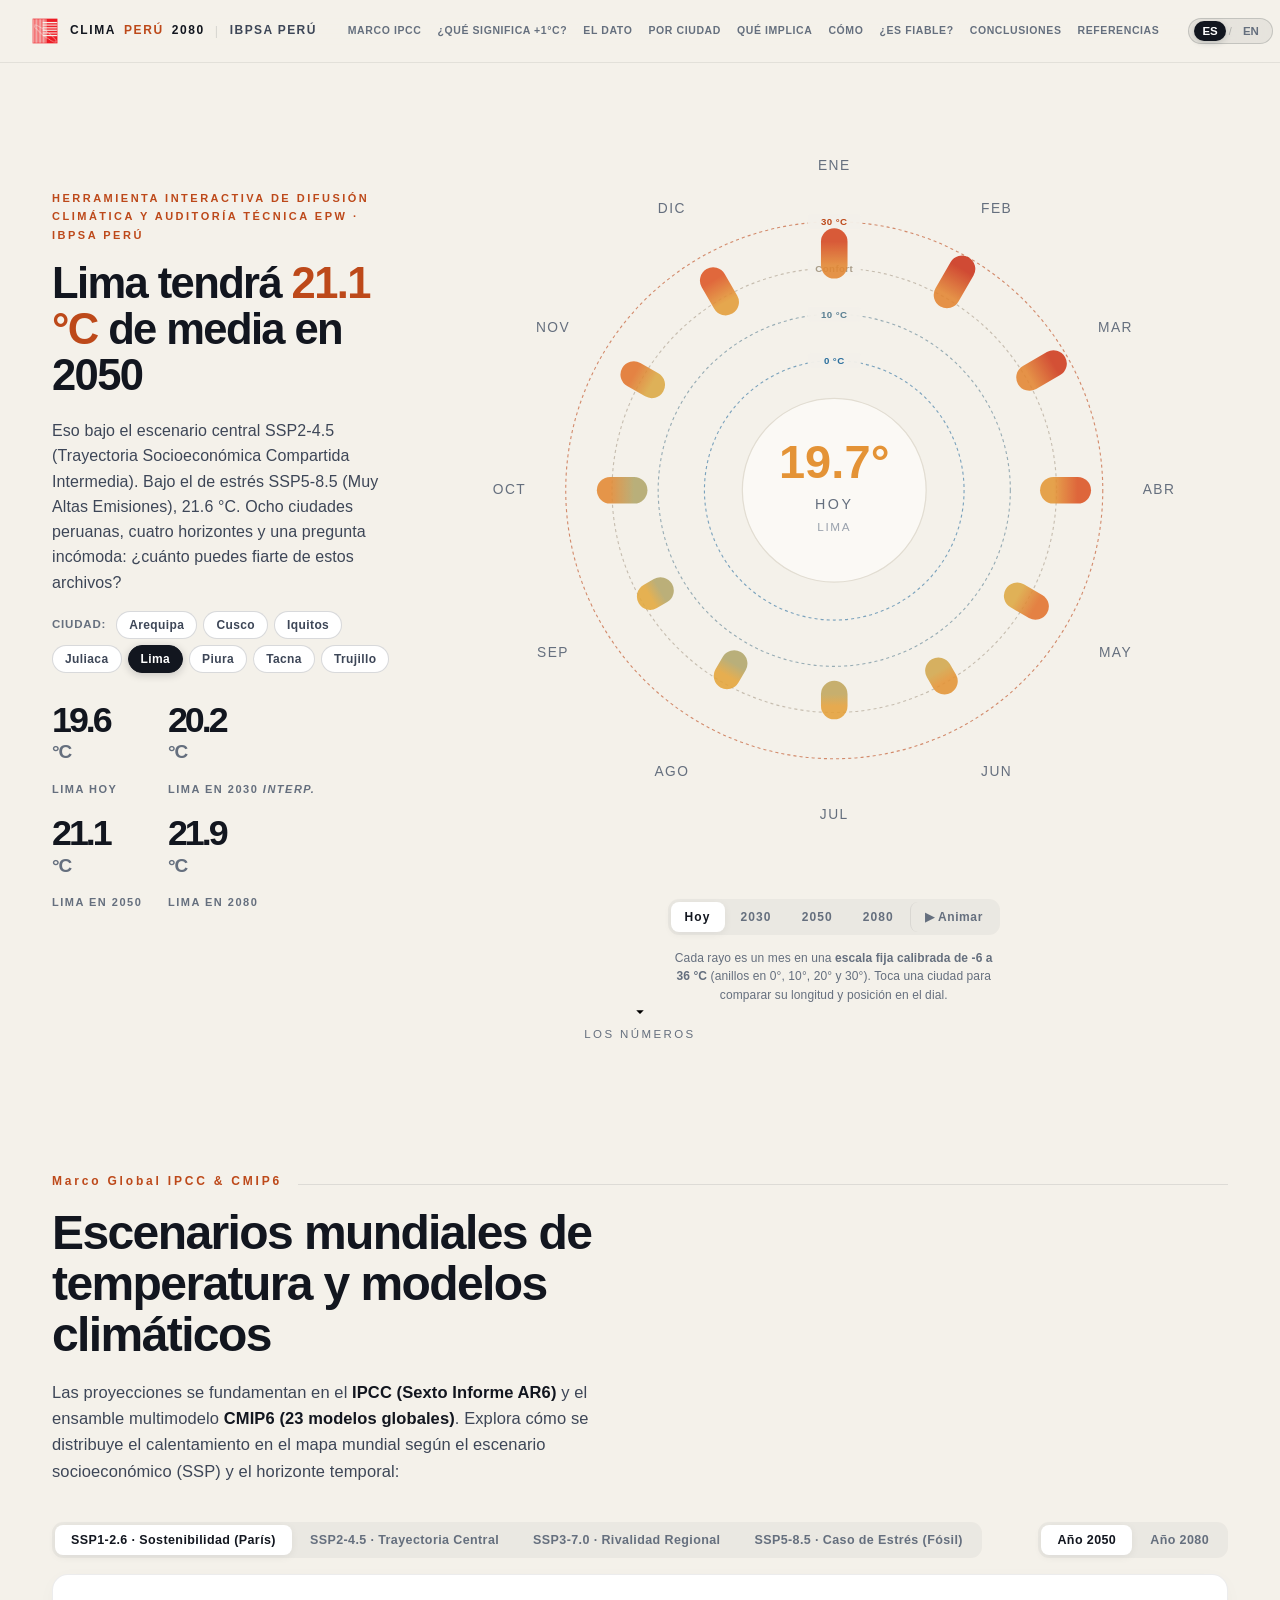
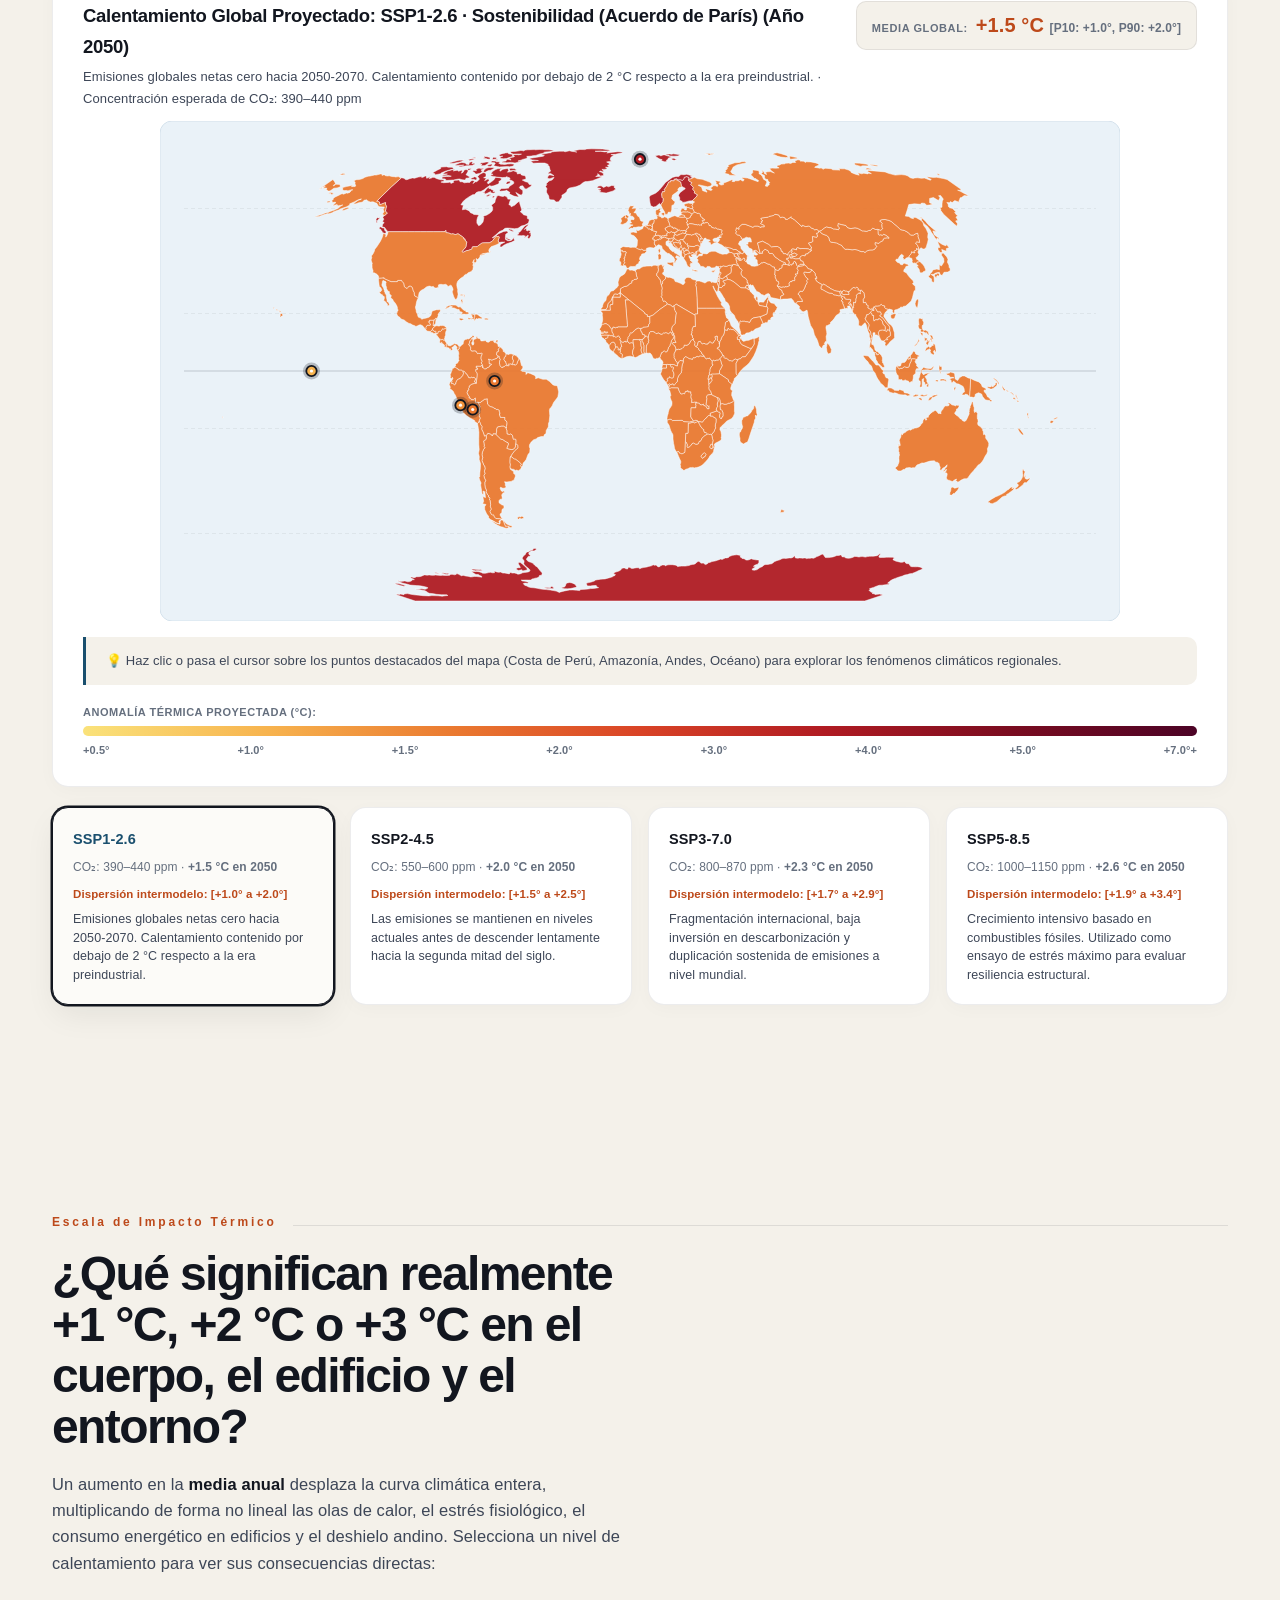
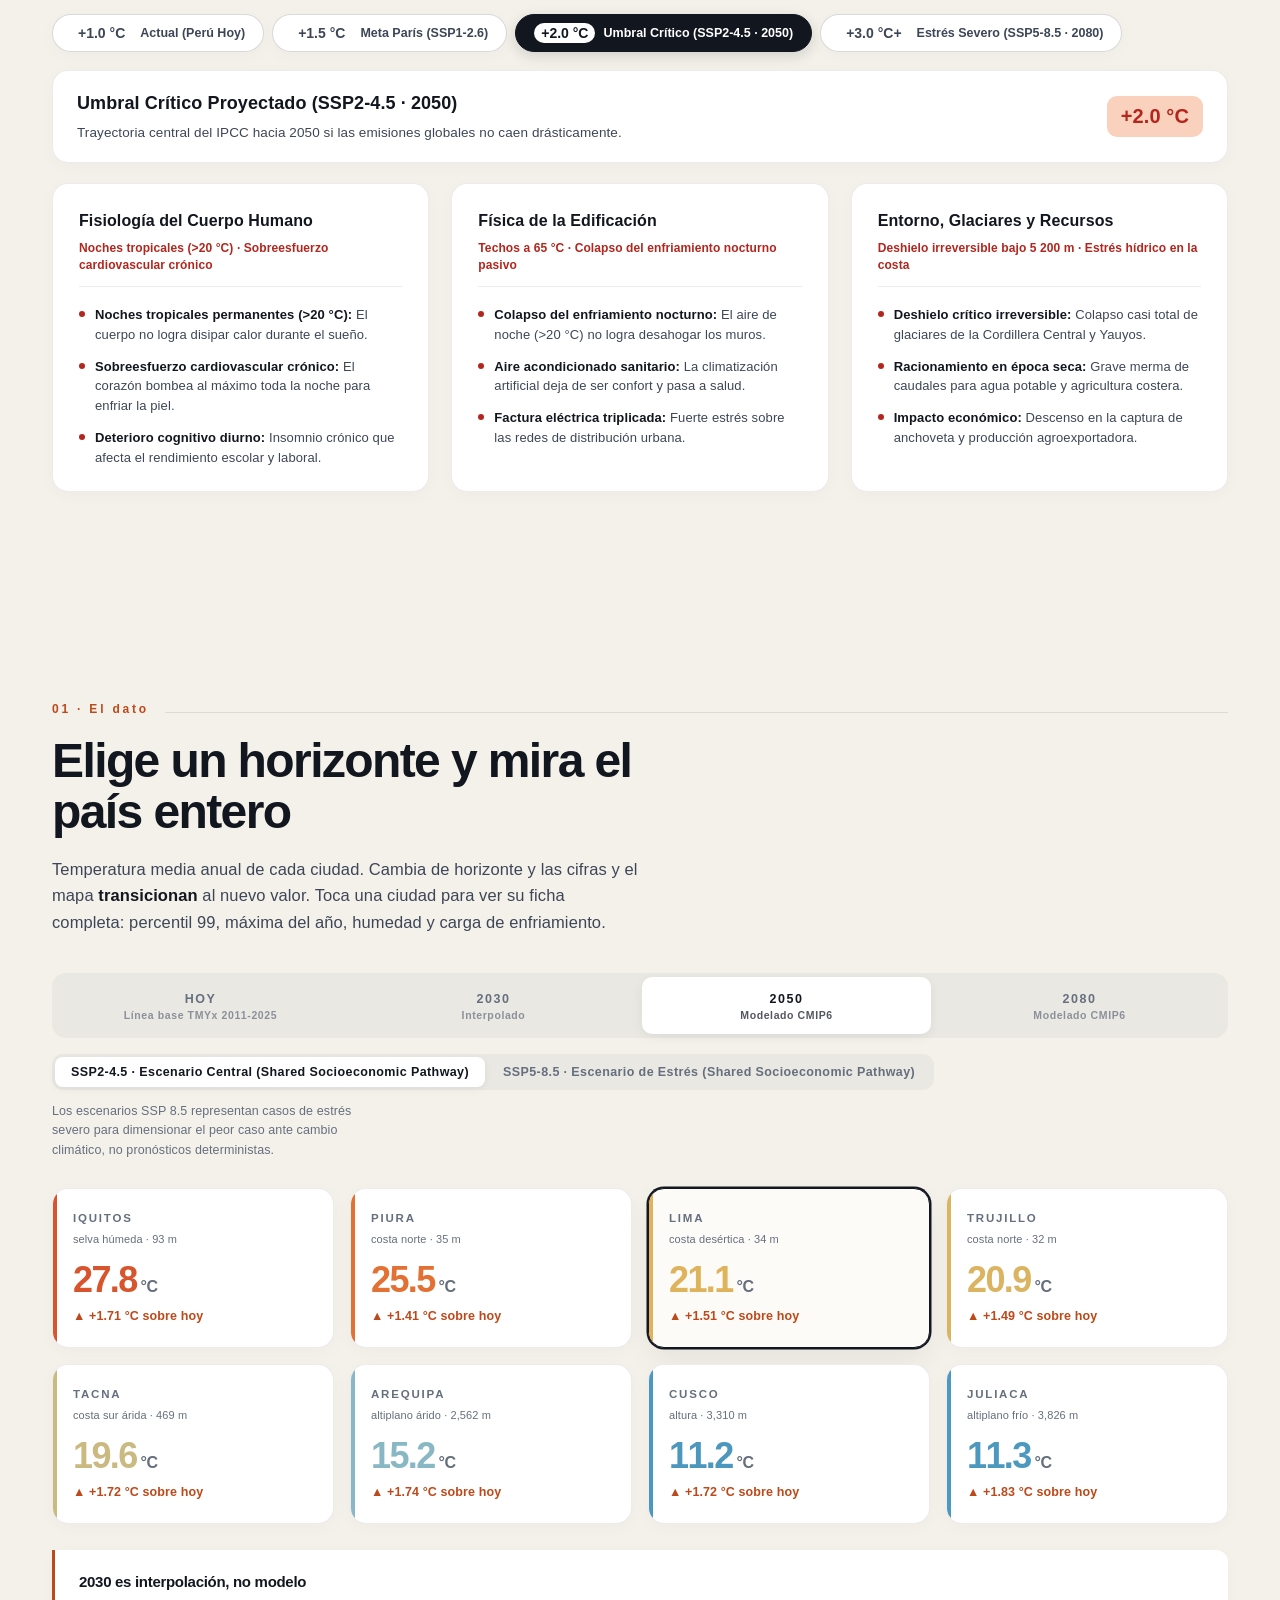
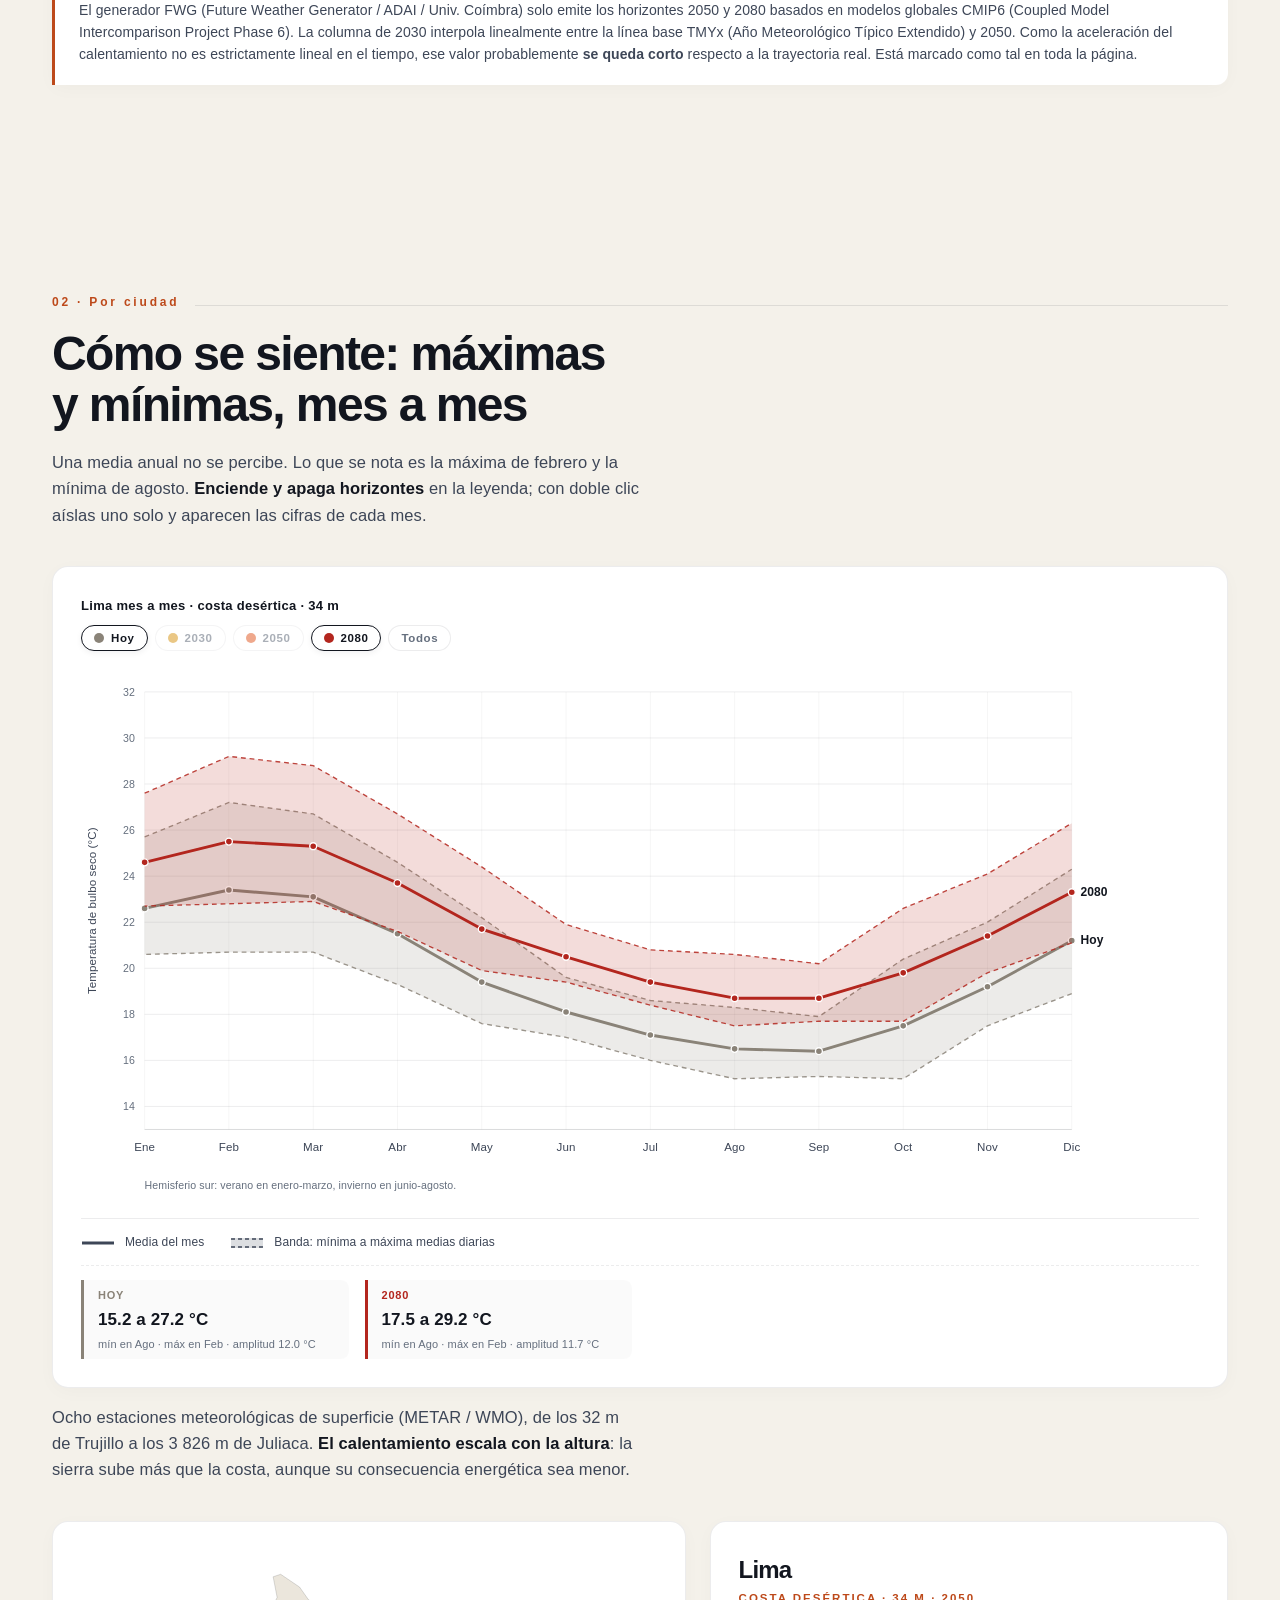
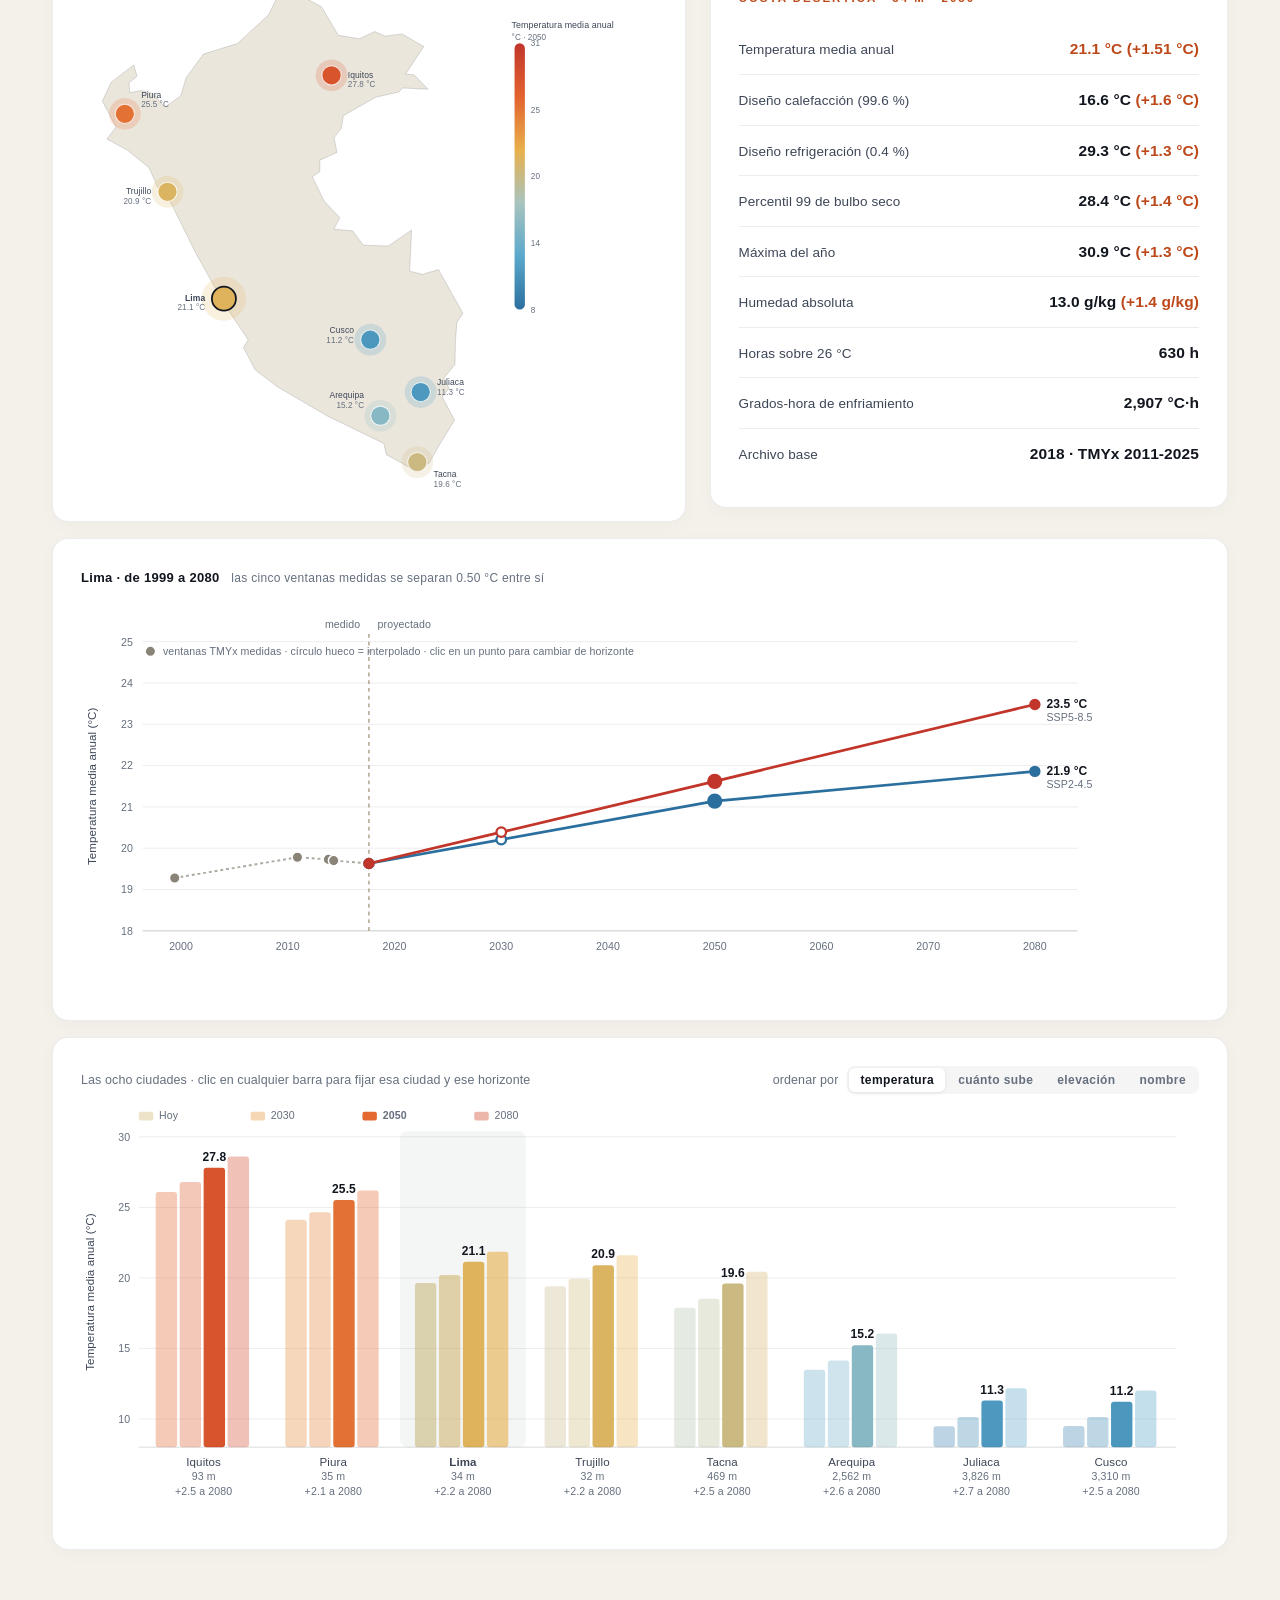
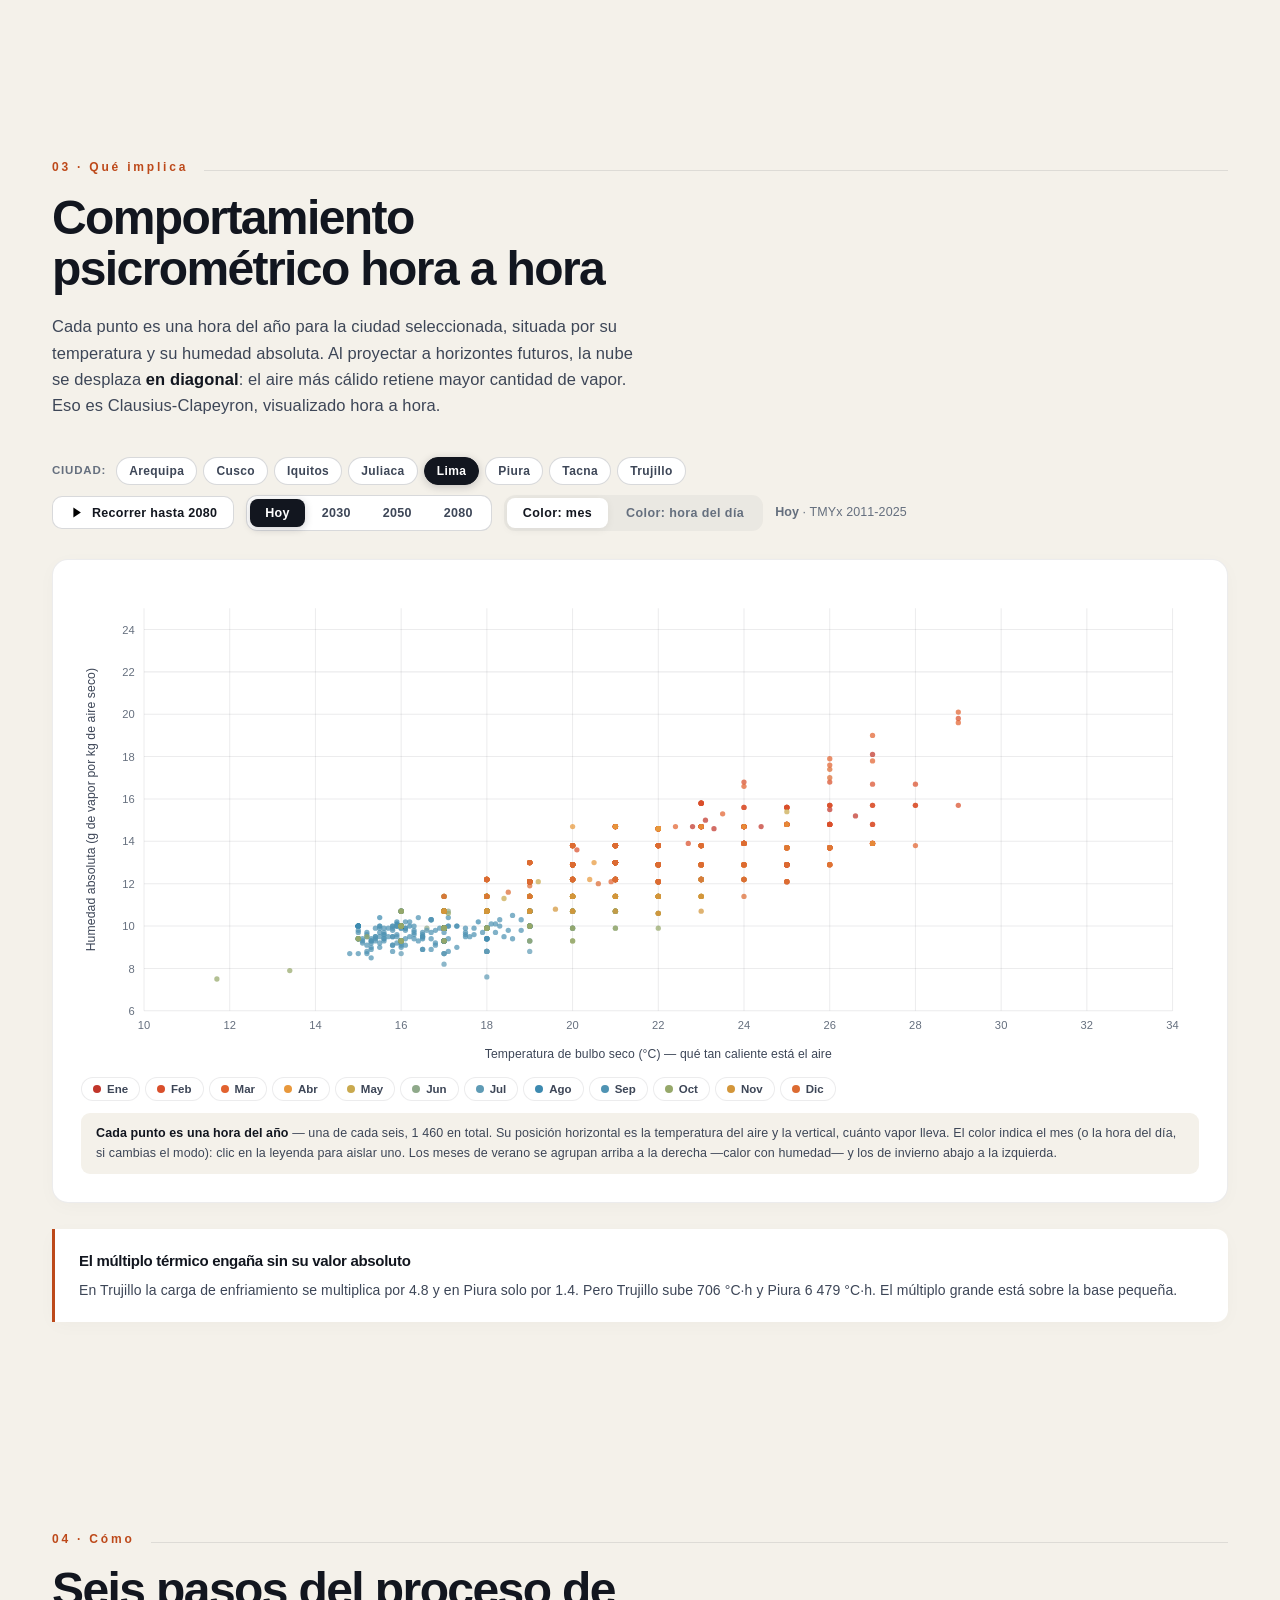
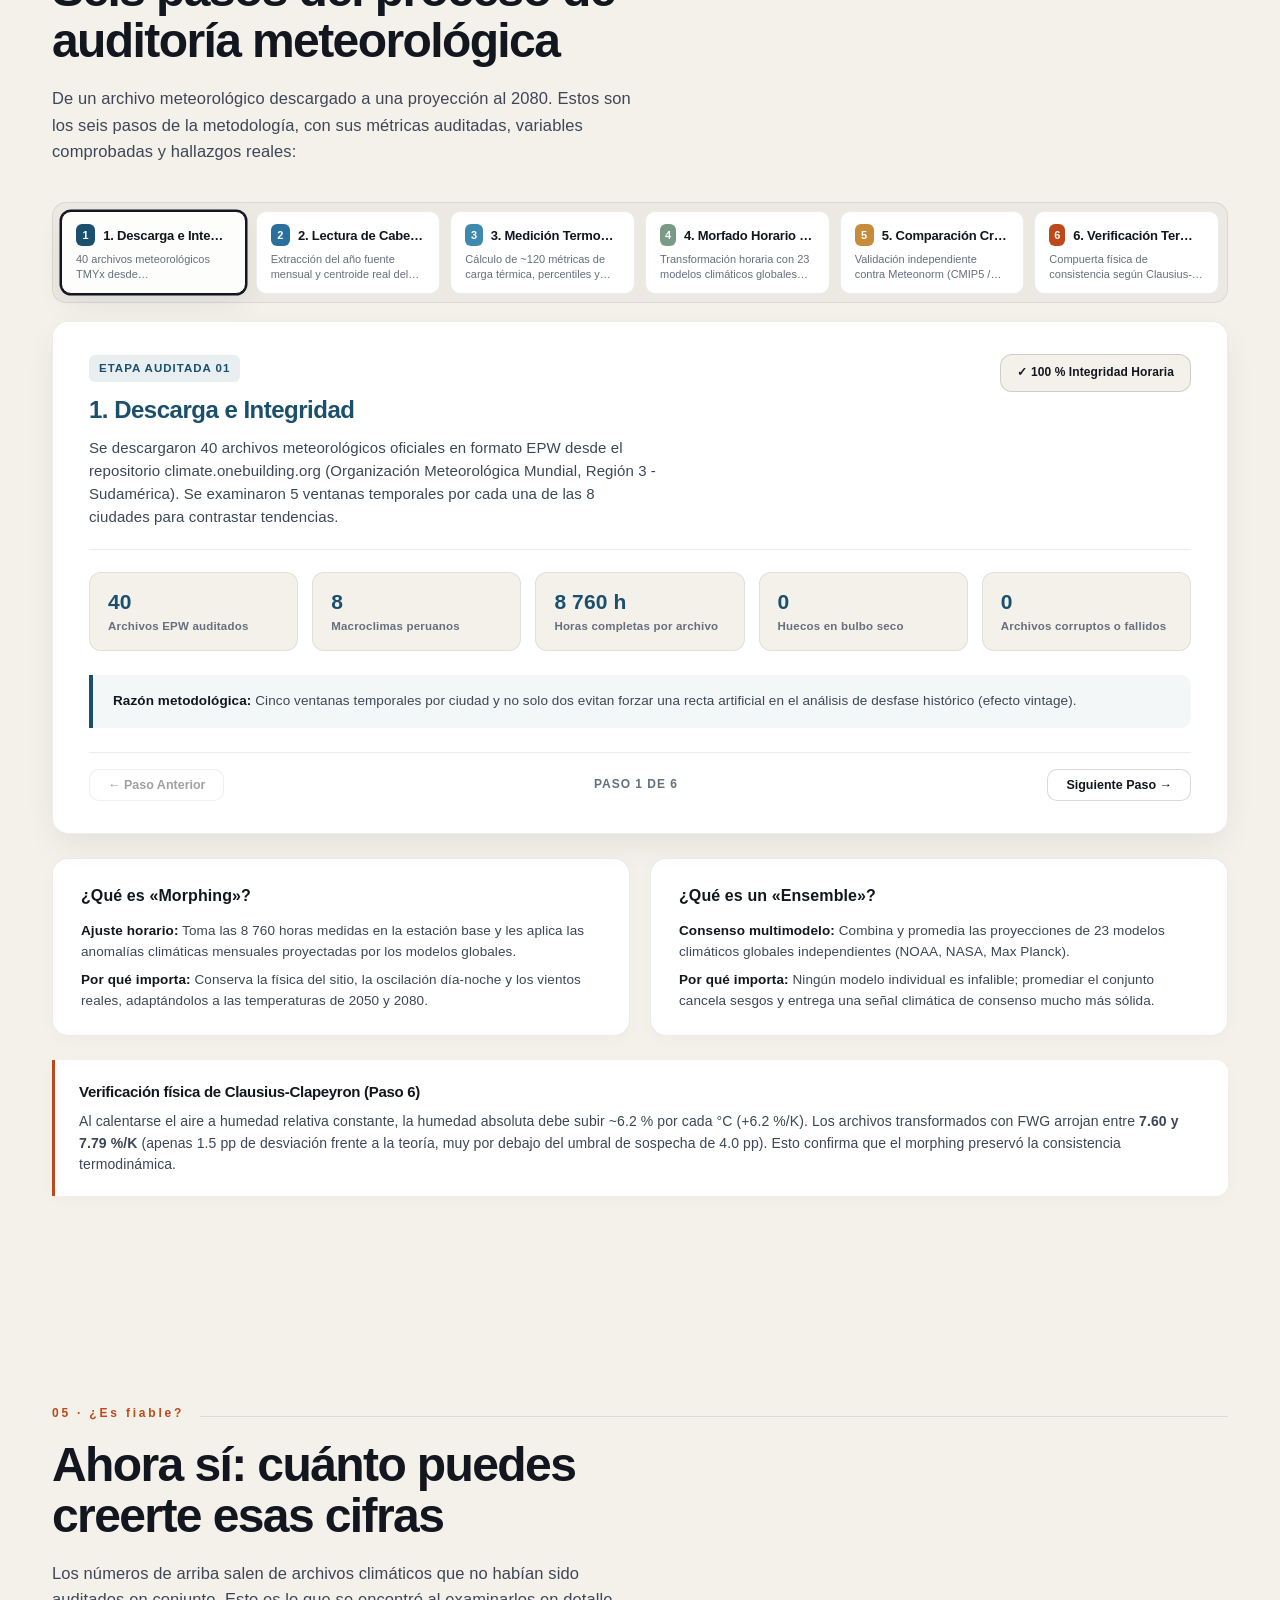
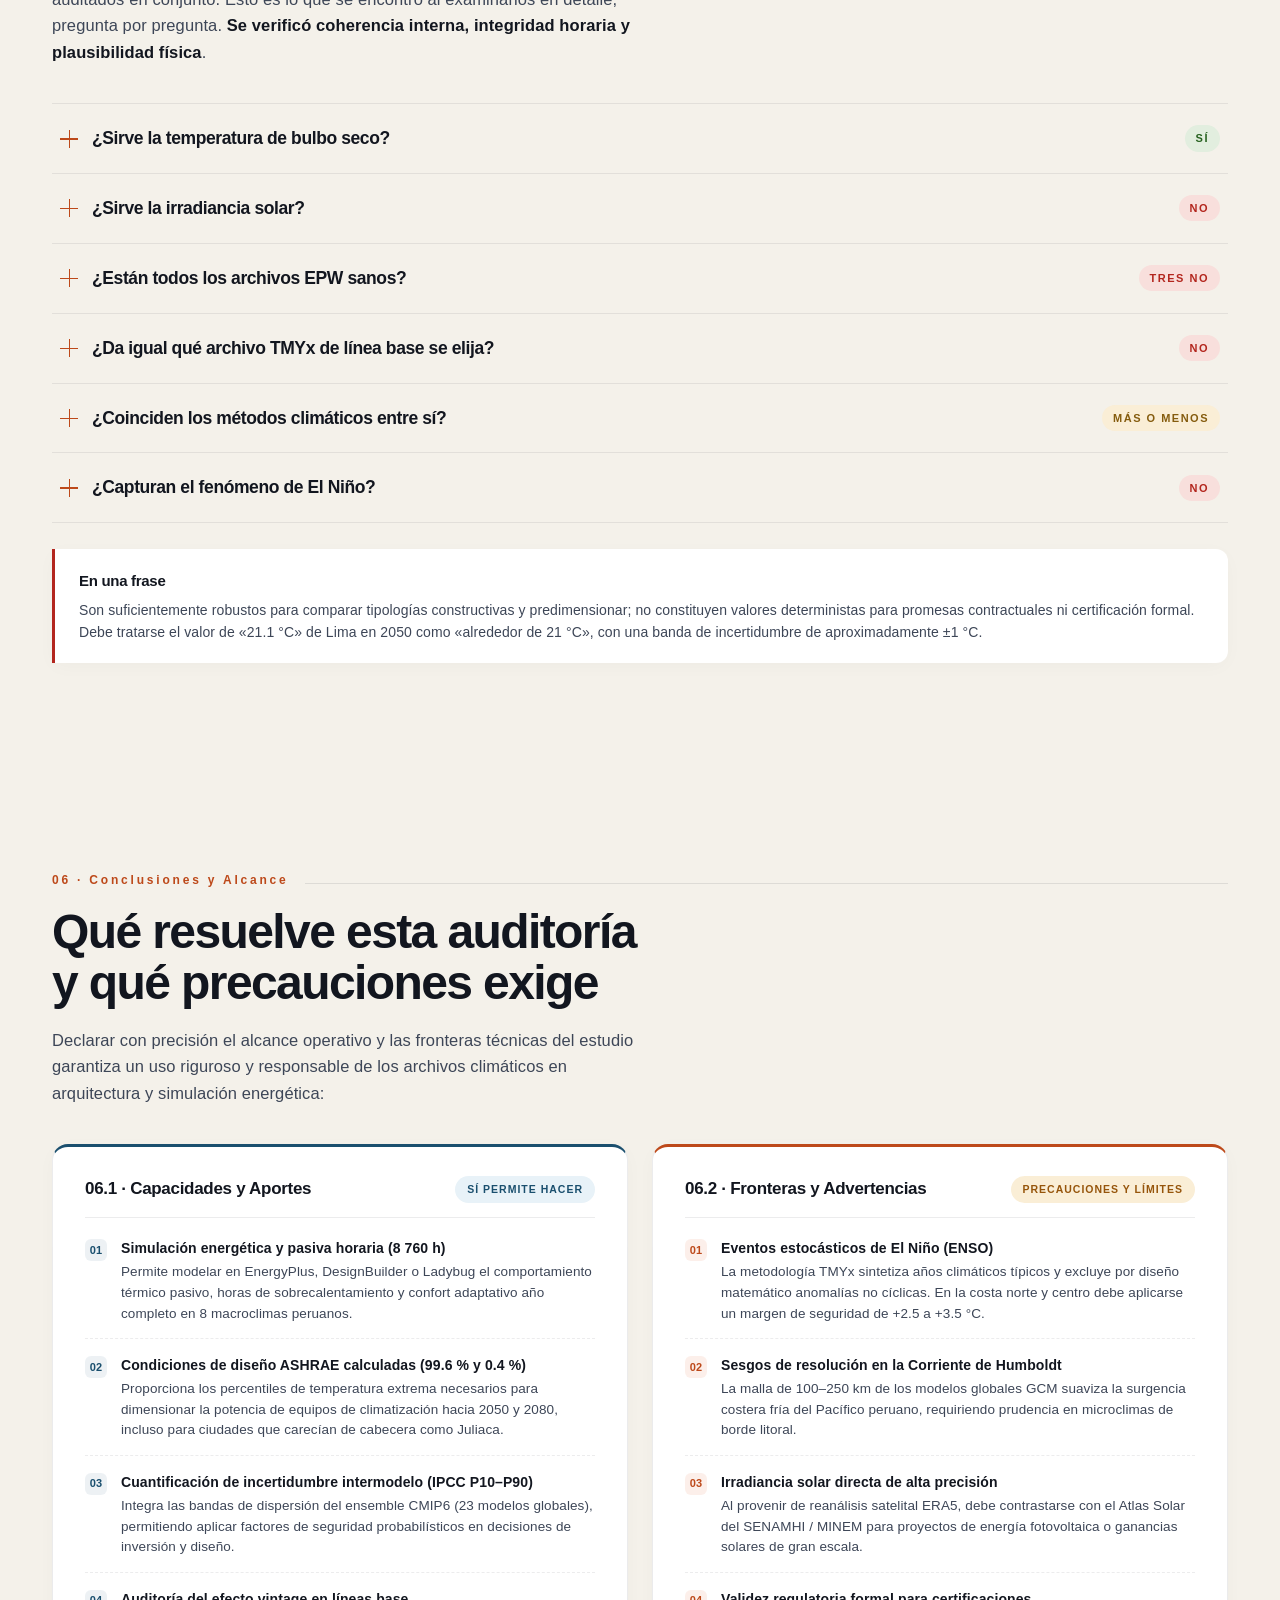
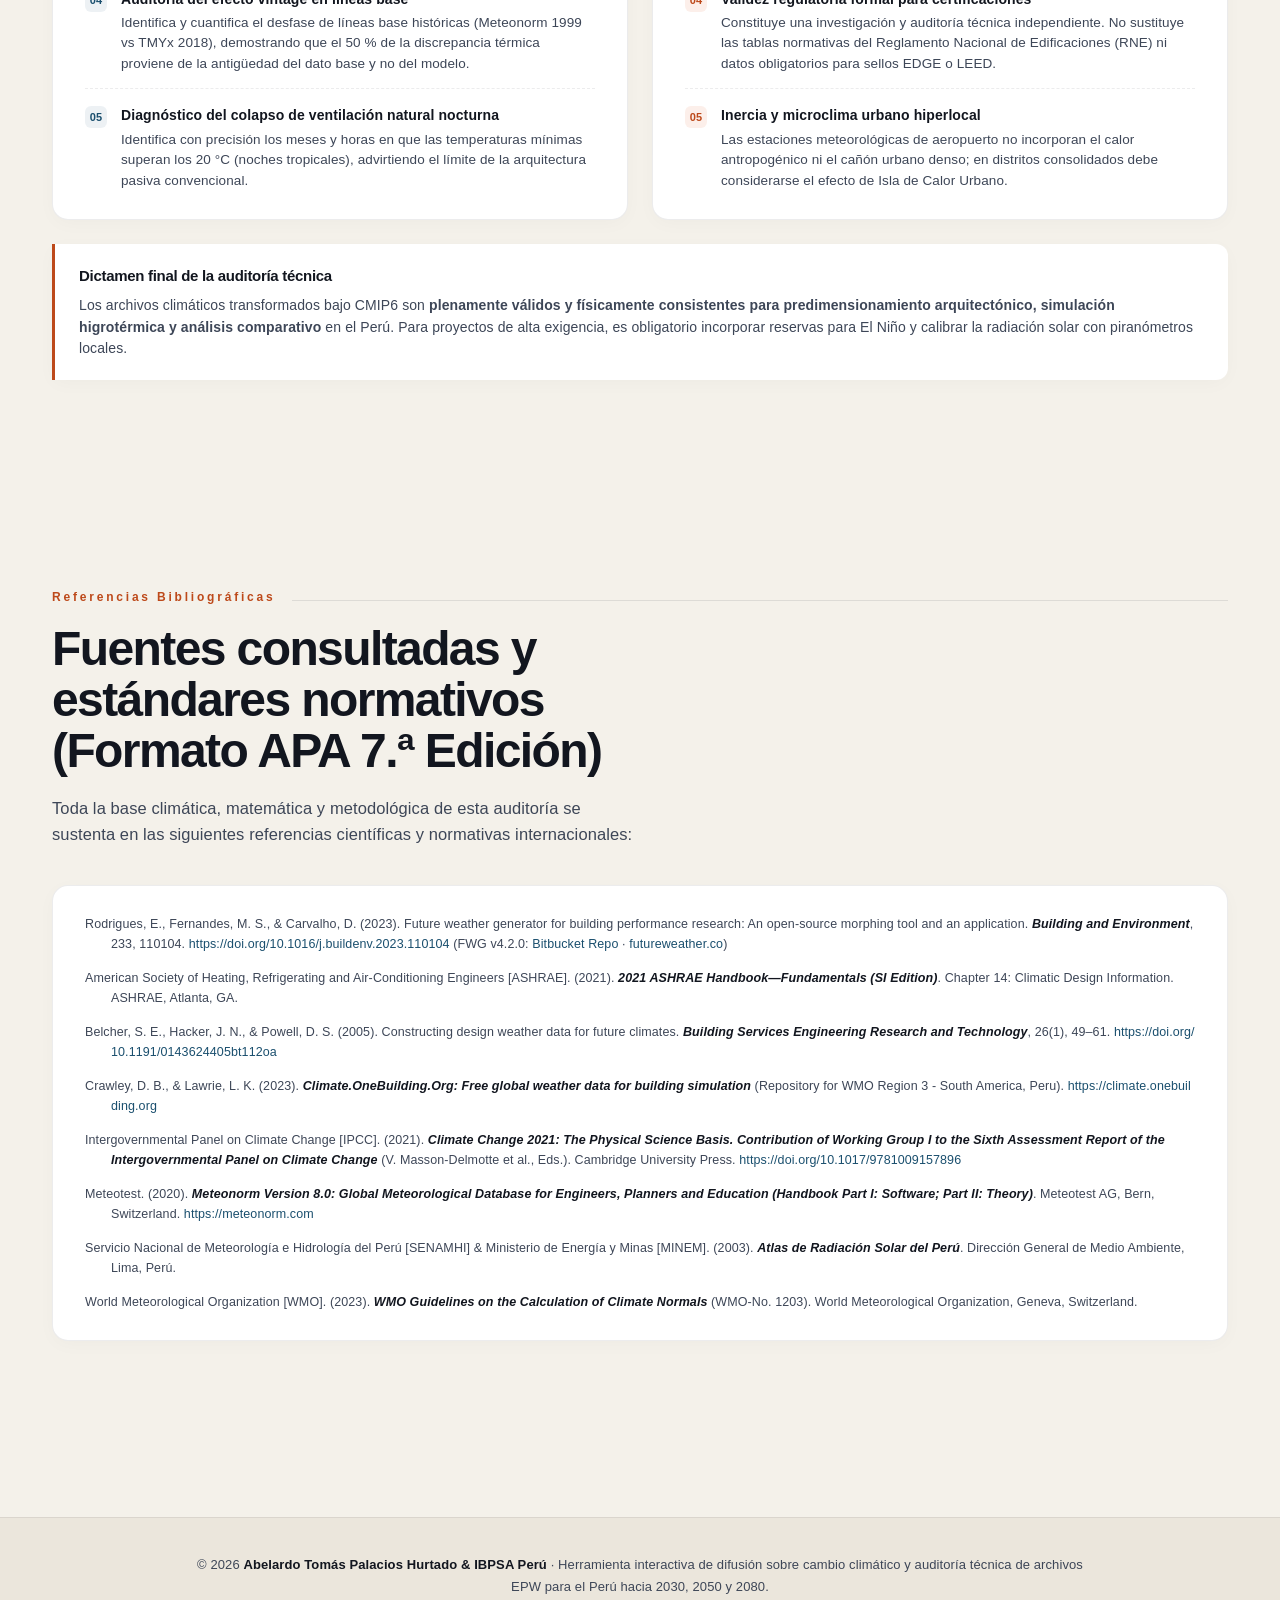
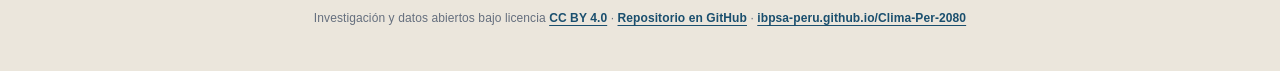
==== commit a6e4530f: "docs(citations): corregir enlaces oficiales de Future Weather Generator (DOI, Bitbucket y futureweat" ====
--- a/Final Results/web/index.html
+++ b/Final Results/web/index.html
@@ -909,7 +909,7 @@
   
   <div class="apaWrap">
     <ul class="apaLista">
-      <li class="apaItem">ADAI &amp; University of Coimbra. (2023). <em>Future Weather Generator (FWG) v4.2.0: Morphing EPW weather files using CMIP6 Global Climate Models</em>. Associação para o Desenvolvimento da Aerodinâmica Industrial, Portugal. <a href="https://futureweathergenerator.com" target="_blank" rel="noopener">https://futureweathergenerator.com</a></li>
+      <li class="apaItem">Rodrigues, E., Fernandes, M. S., &amp; Carvalho, D. (2023). Future weather generator for building performance research: An open-source morphing tool and an application. <em>Building and Environment</em>, 233, 110104. <a href="https://doi.org/10.1016/j.buildenv.2023.110104" target="_blank" rel="noopener">https://doi.org/10.1016/j.buildenv.2023.110104</a> (FWG v4.2.0: <a href="https://bitbucket.org/cling-project/futureweathergenerator" target="_blank" rel="noopener">Bitbucket Repo</a> · <a href="https://futureweather.co" target="_blank" rel="noopener">futureweather.co</a>)</li>
       <li class="apaItem">American Society of Heating, Refrigerating and Air-Conditioning Engineers [ASHRAE]. (2021). <em>2021 ASHRAE Handbook—Fundamentals (SI Edition)</em>. Chapter 14: Climatic Design Information. ASHRAE, Atlanta, GA.</li>
       <li class="apaItem">Belcher, S. E., Hacker, J. N., &amp; Powell, D. S. (2005). Constructing design weather data for future climates. <em>Building Services Engineering Research and Technology</em>, 26(1), 49–61. <a href="https://doi.org/10.1191/0143624405bt112oa" target="_blank" rel="noopener">https://doi.org/10.1191/0143624405bt112oa</a></li>
       <li class="apaItem">Crawley, D. B., &amp; Lawrie, L. K. (2023). <em>Climate.OneBuilding.Org: Free global weather data for building simulation</em> (Repository for WMO Region 3 - South America, Peru). <a href="https://climate.onebuilding.org" target="_blank" rel="noopener">https://climate.onebuilding.org</a></li>
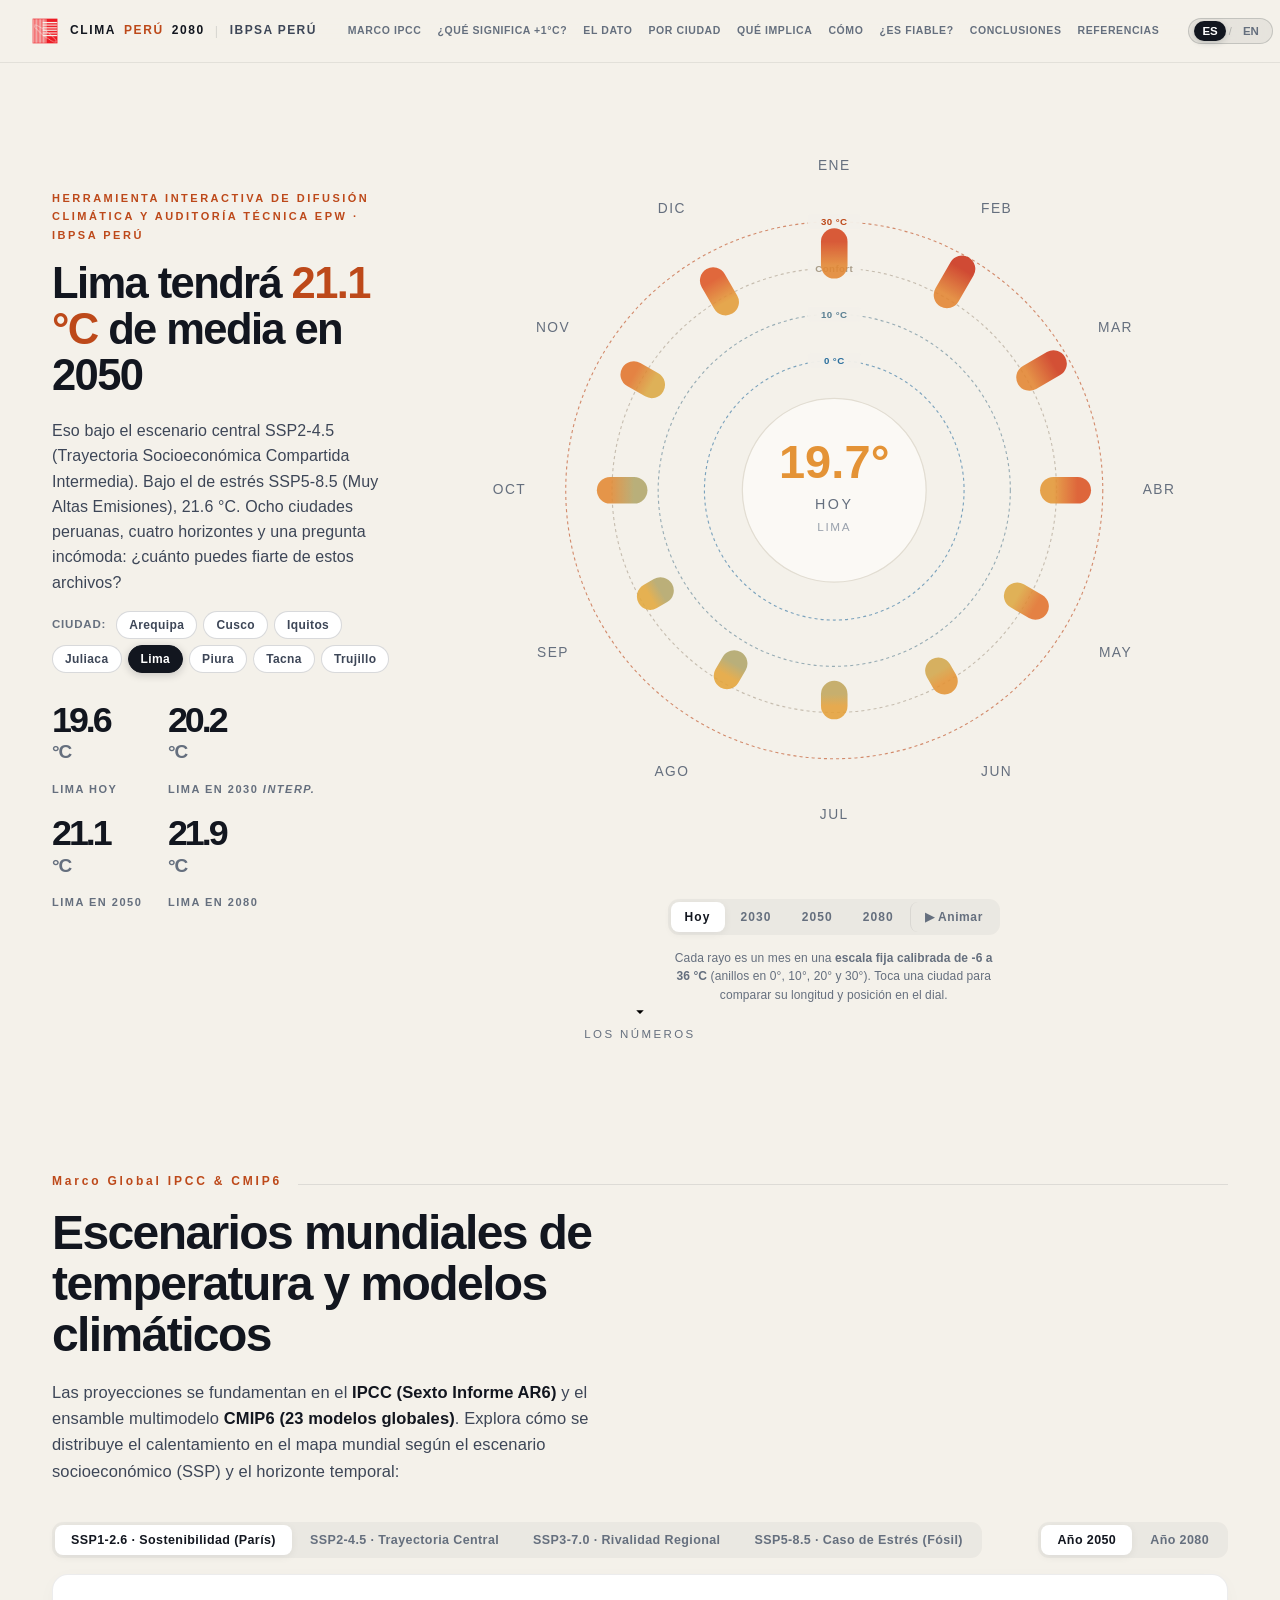
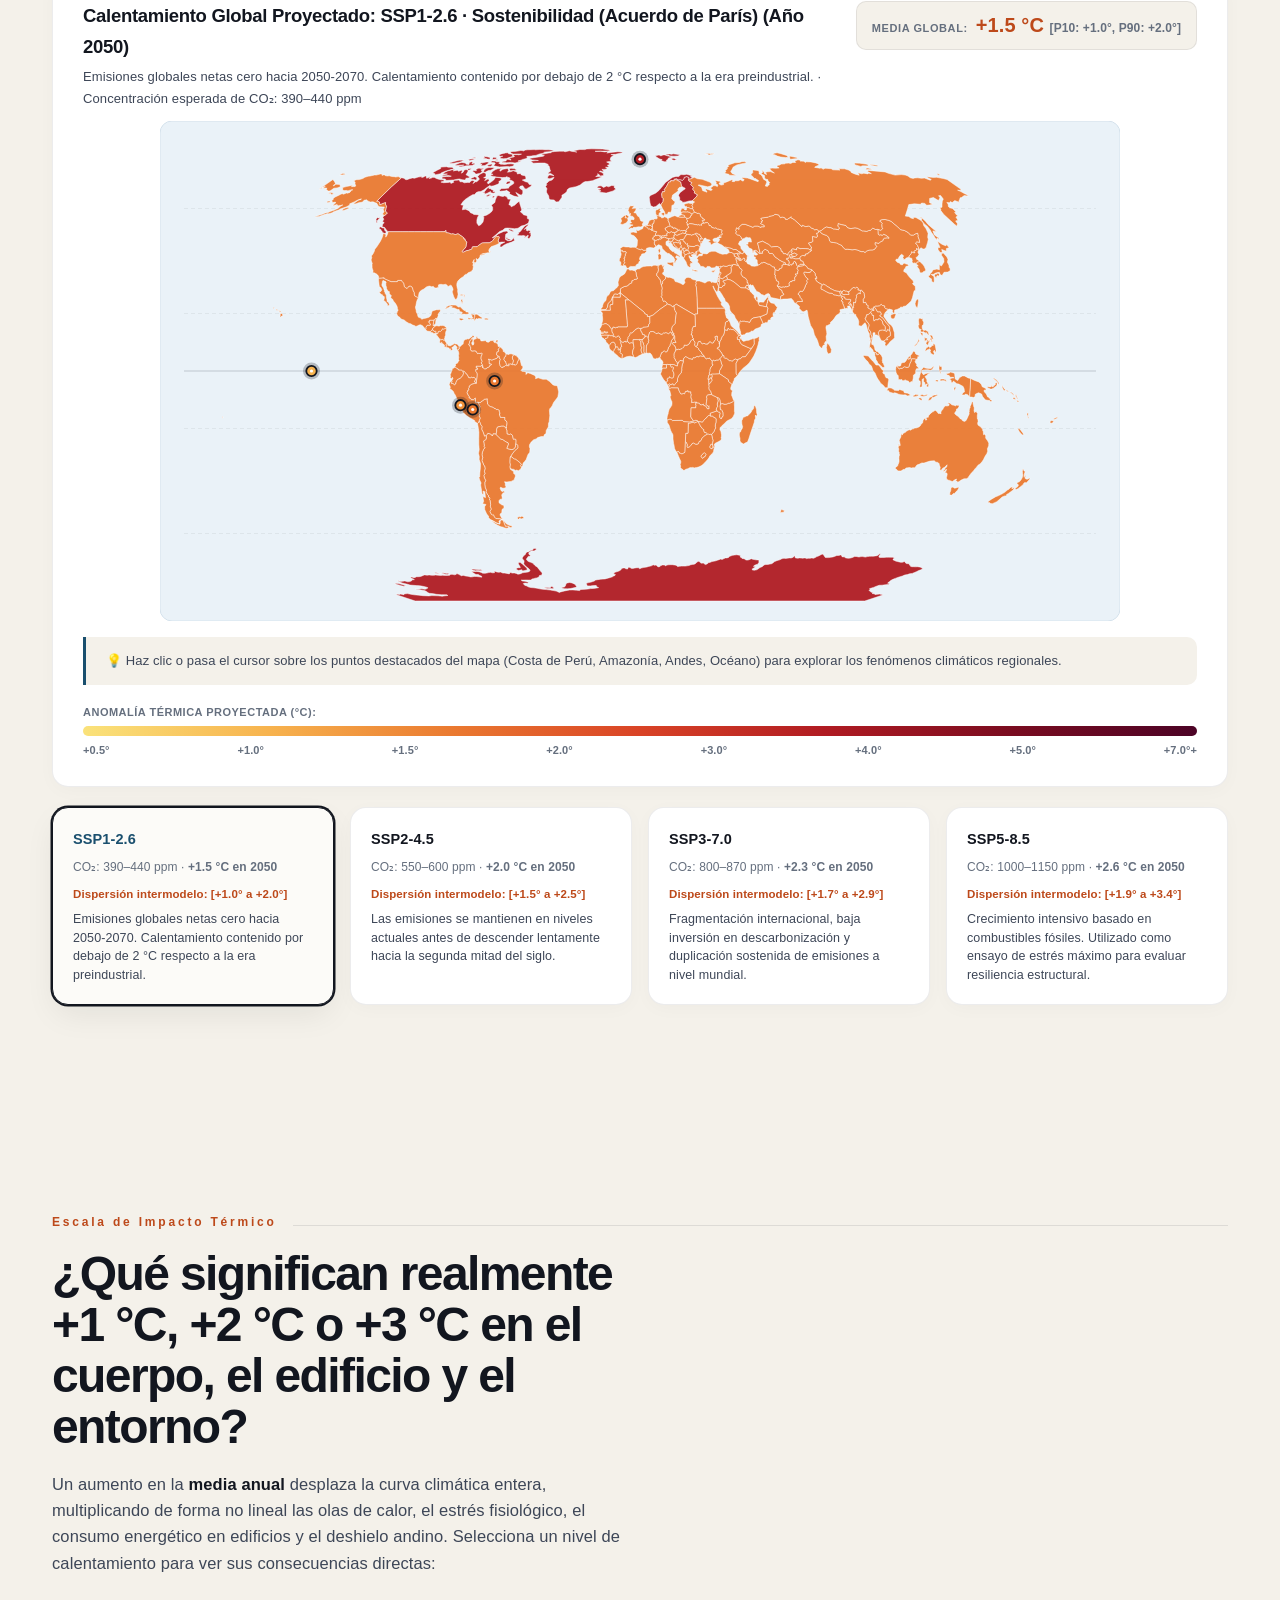
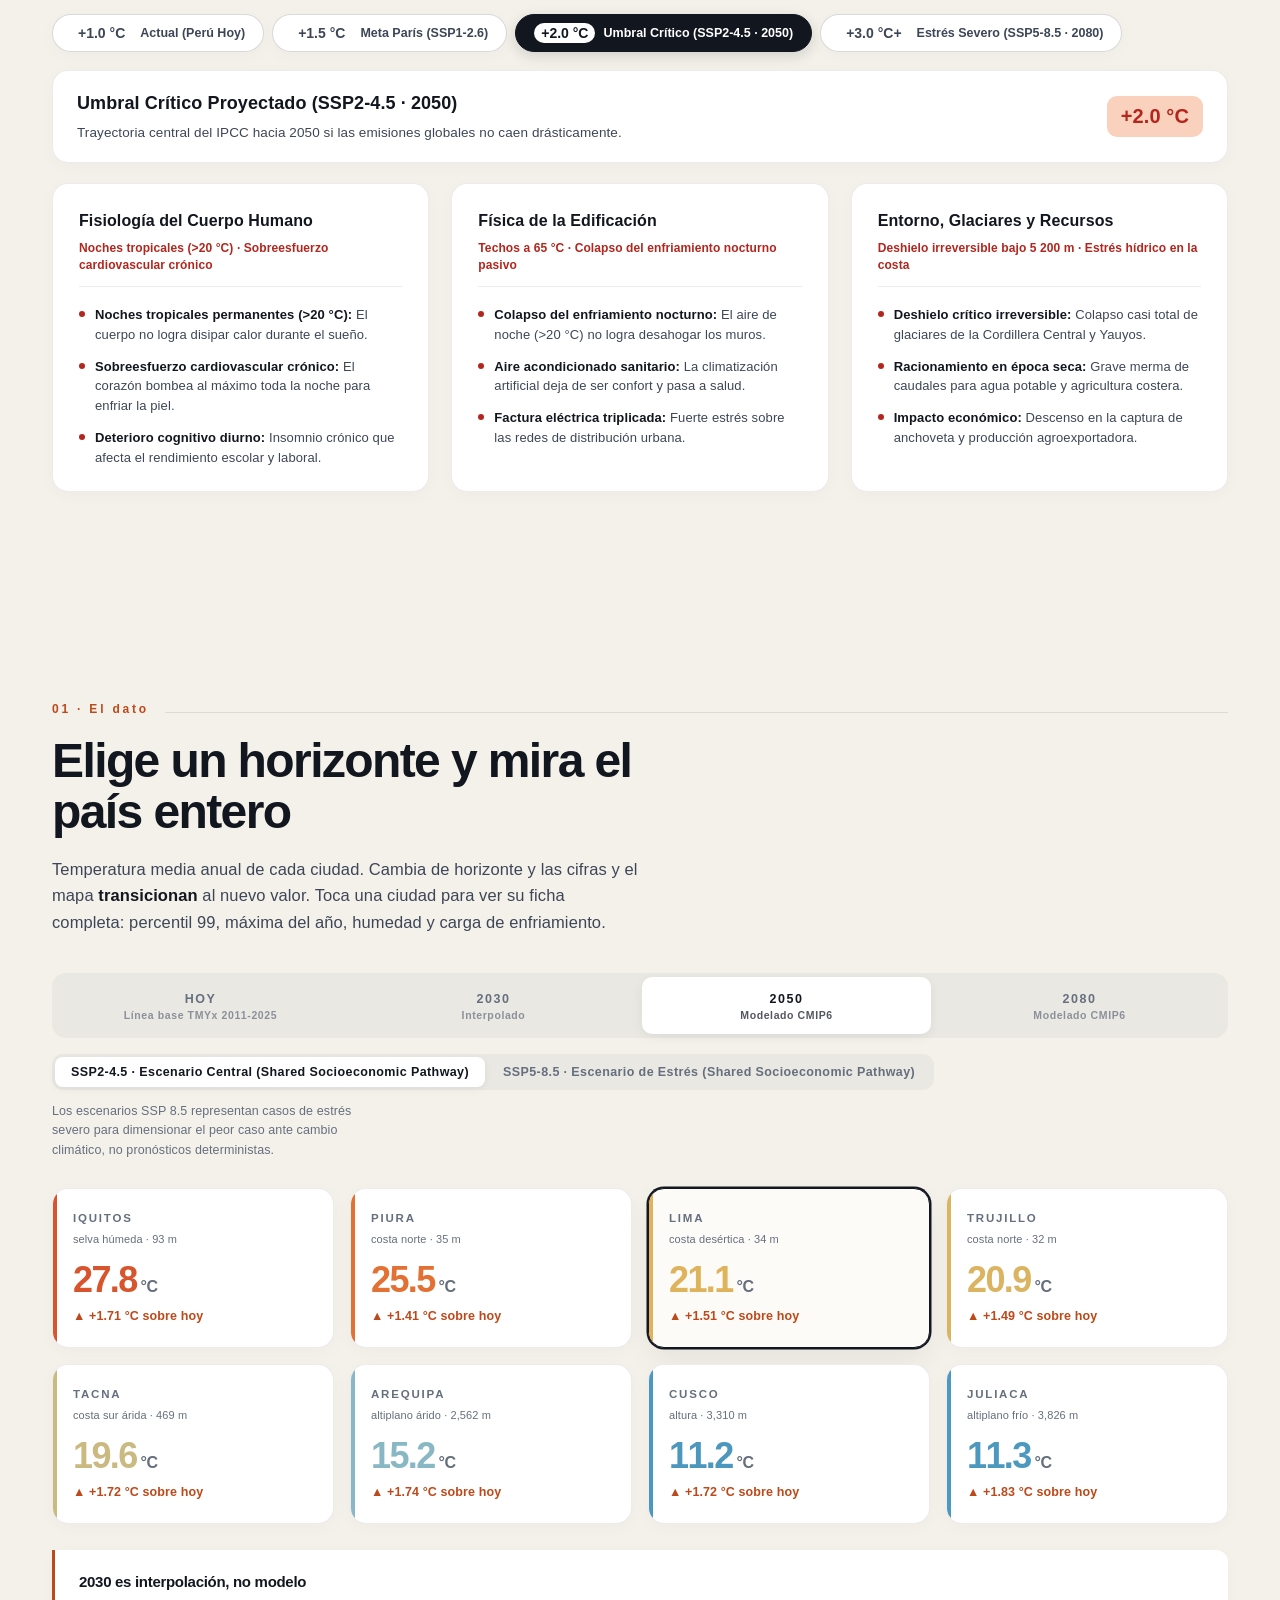
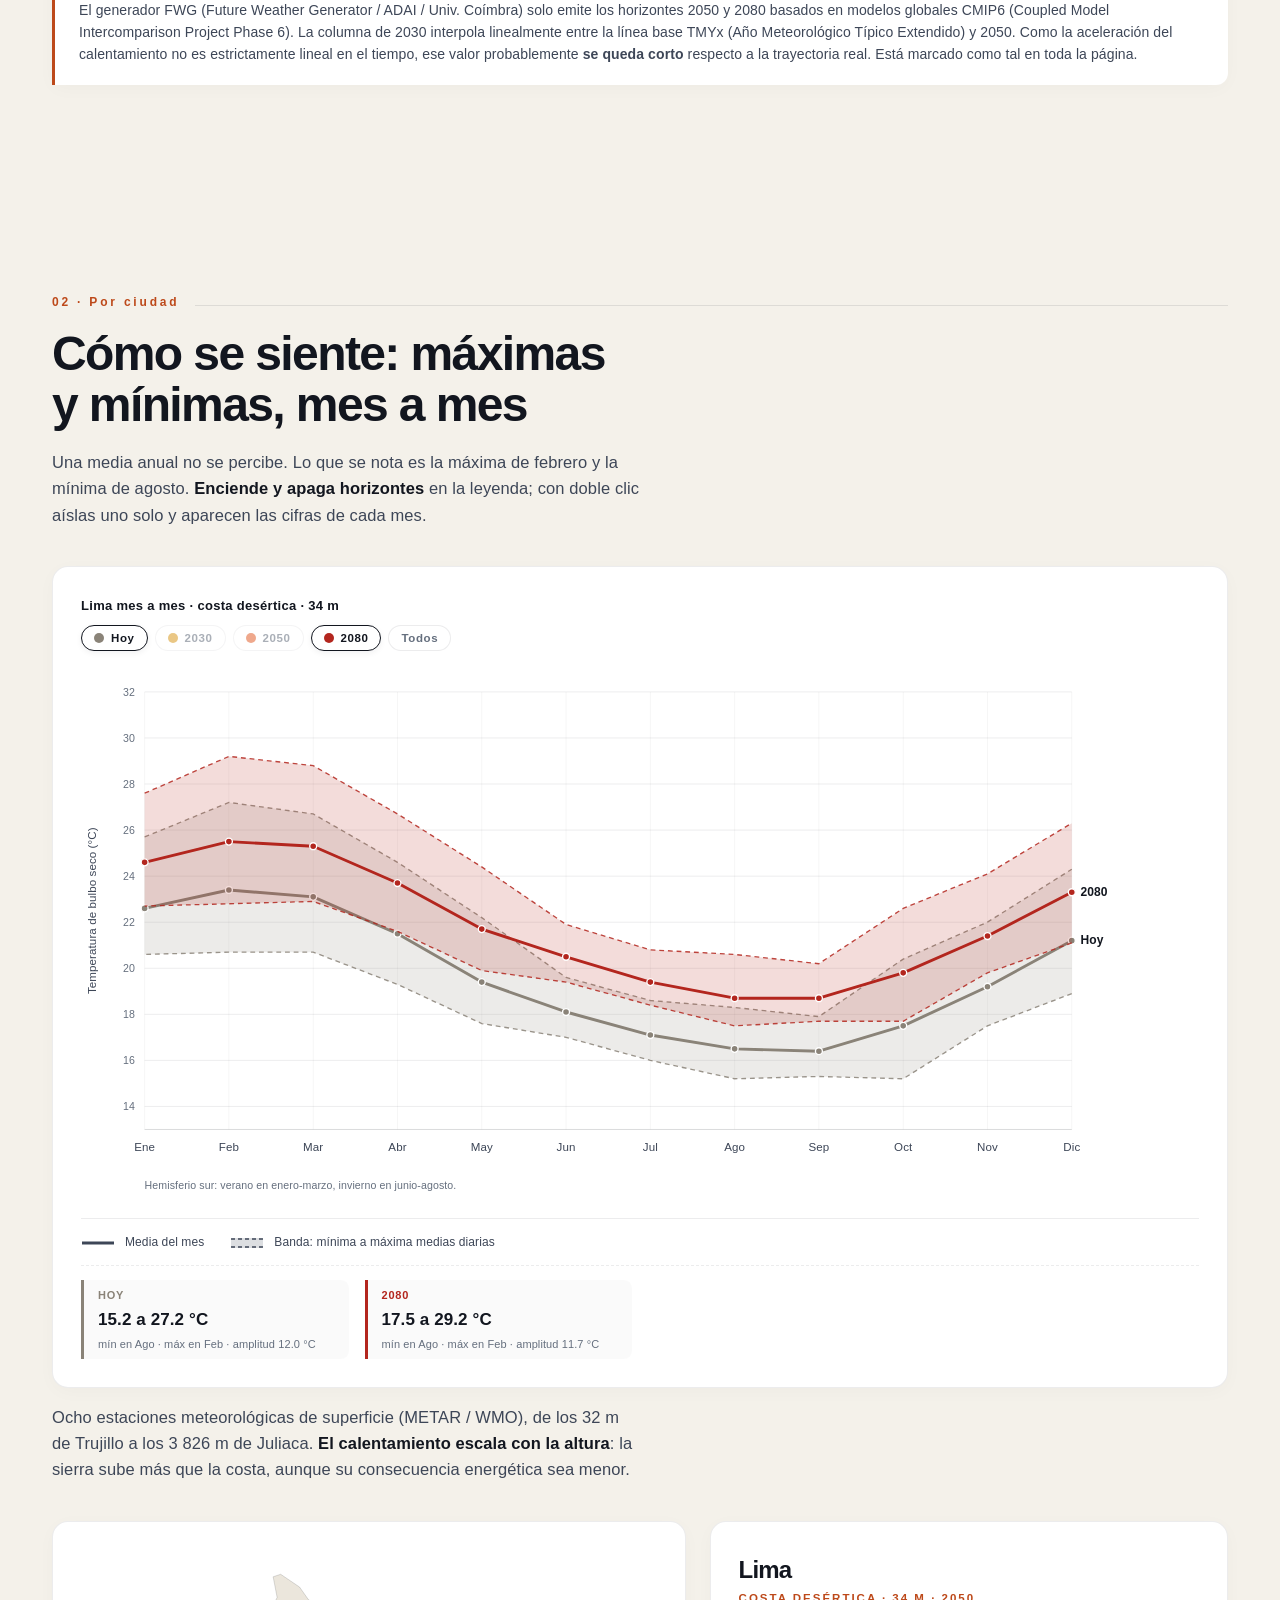
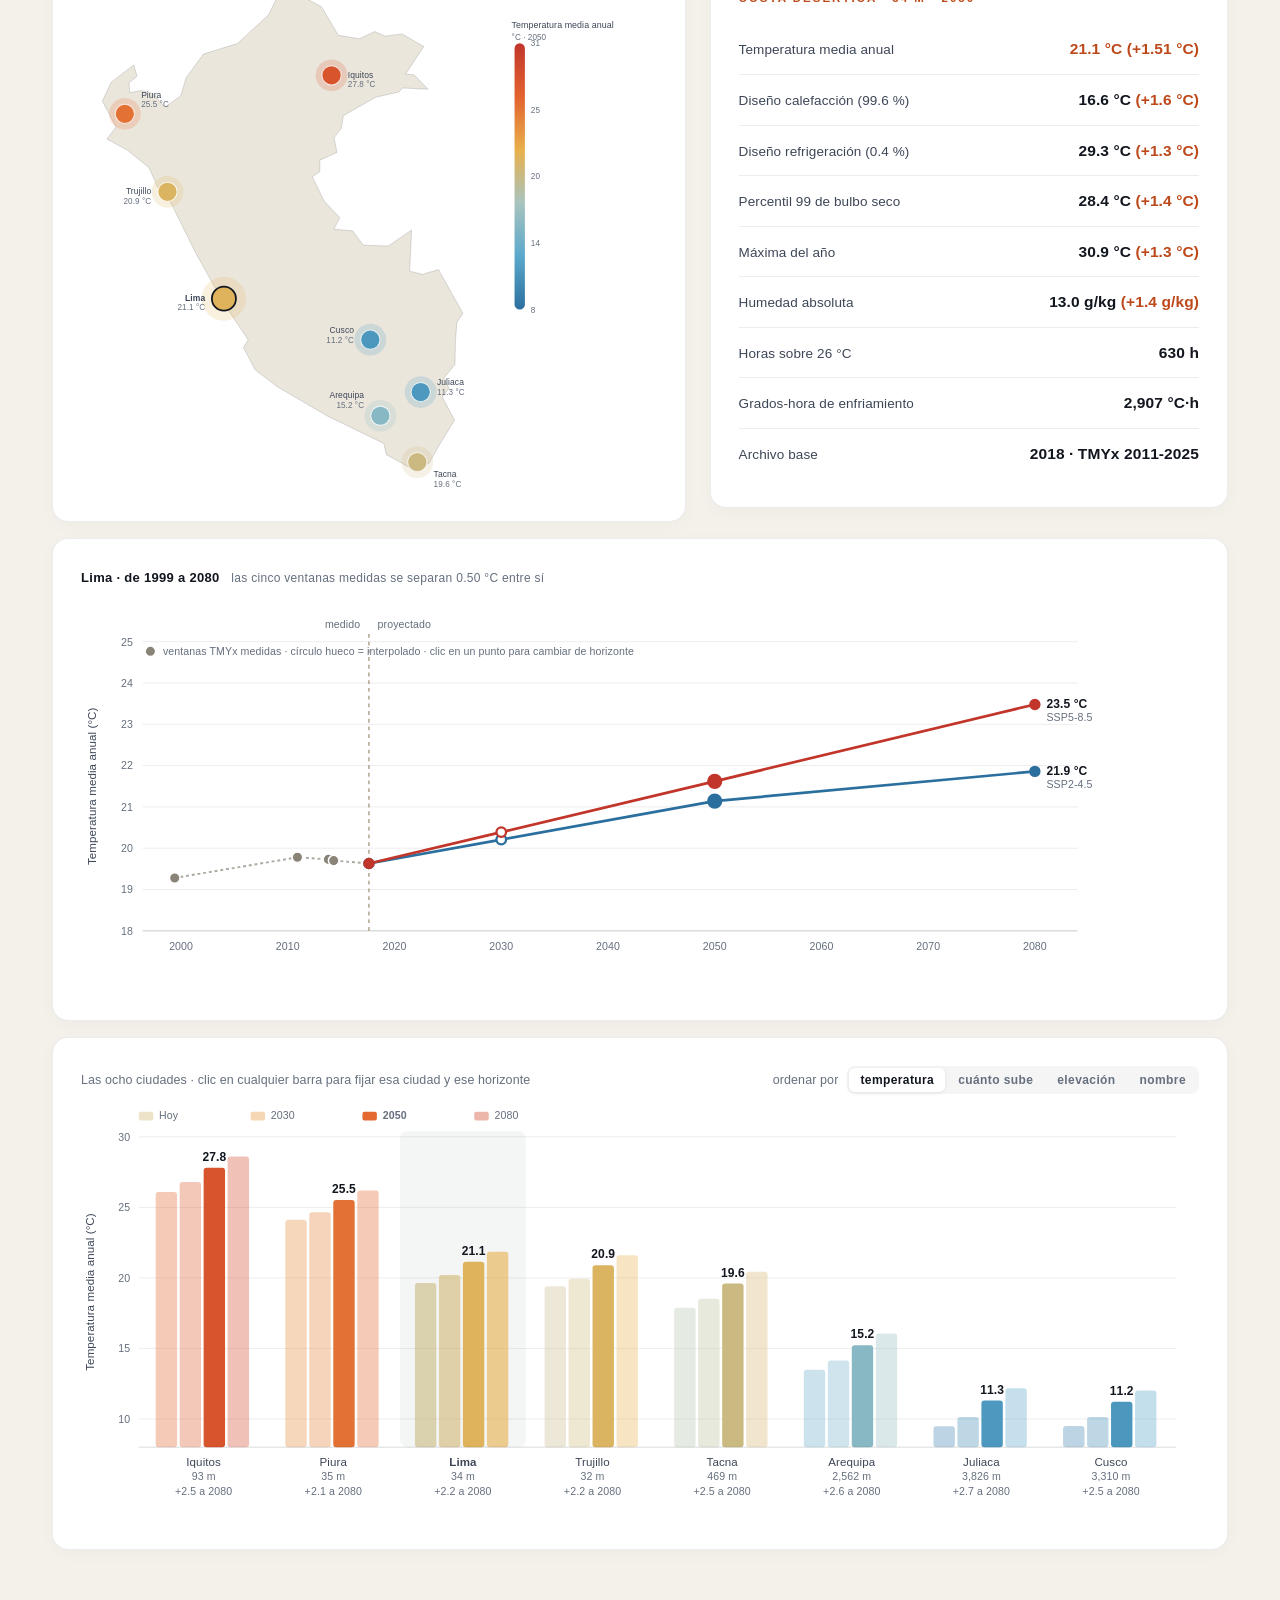
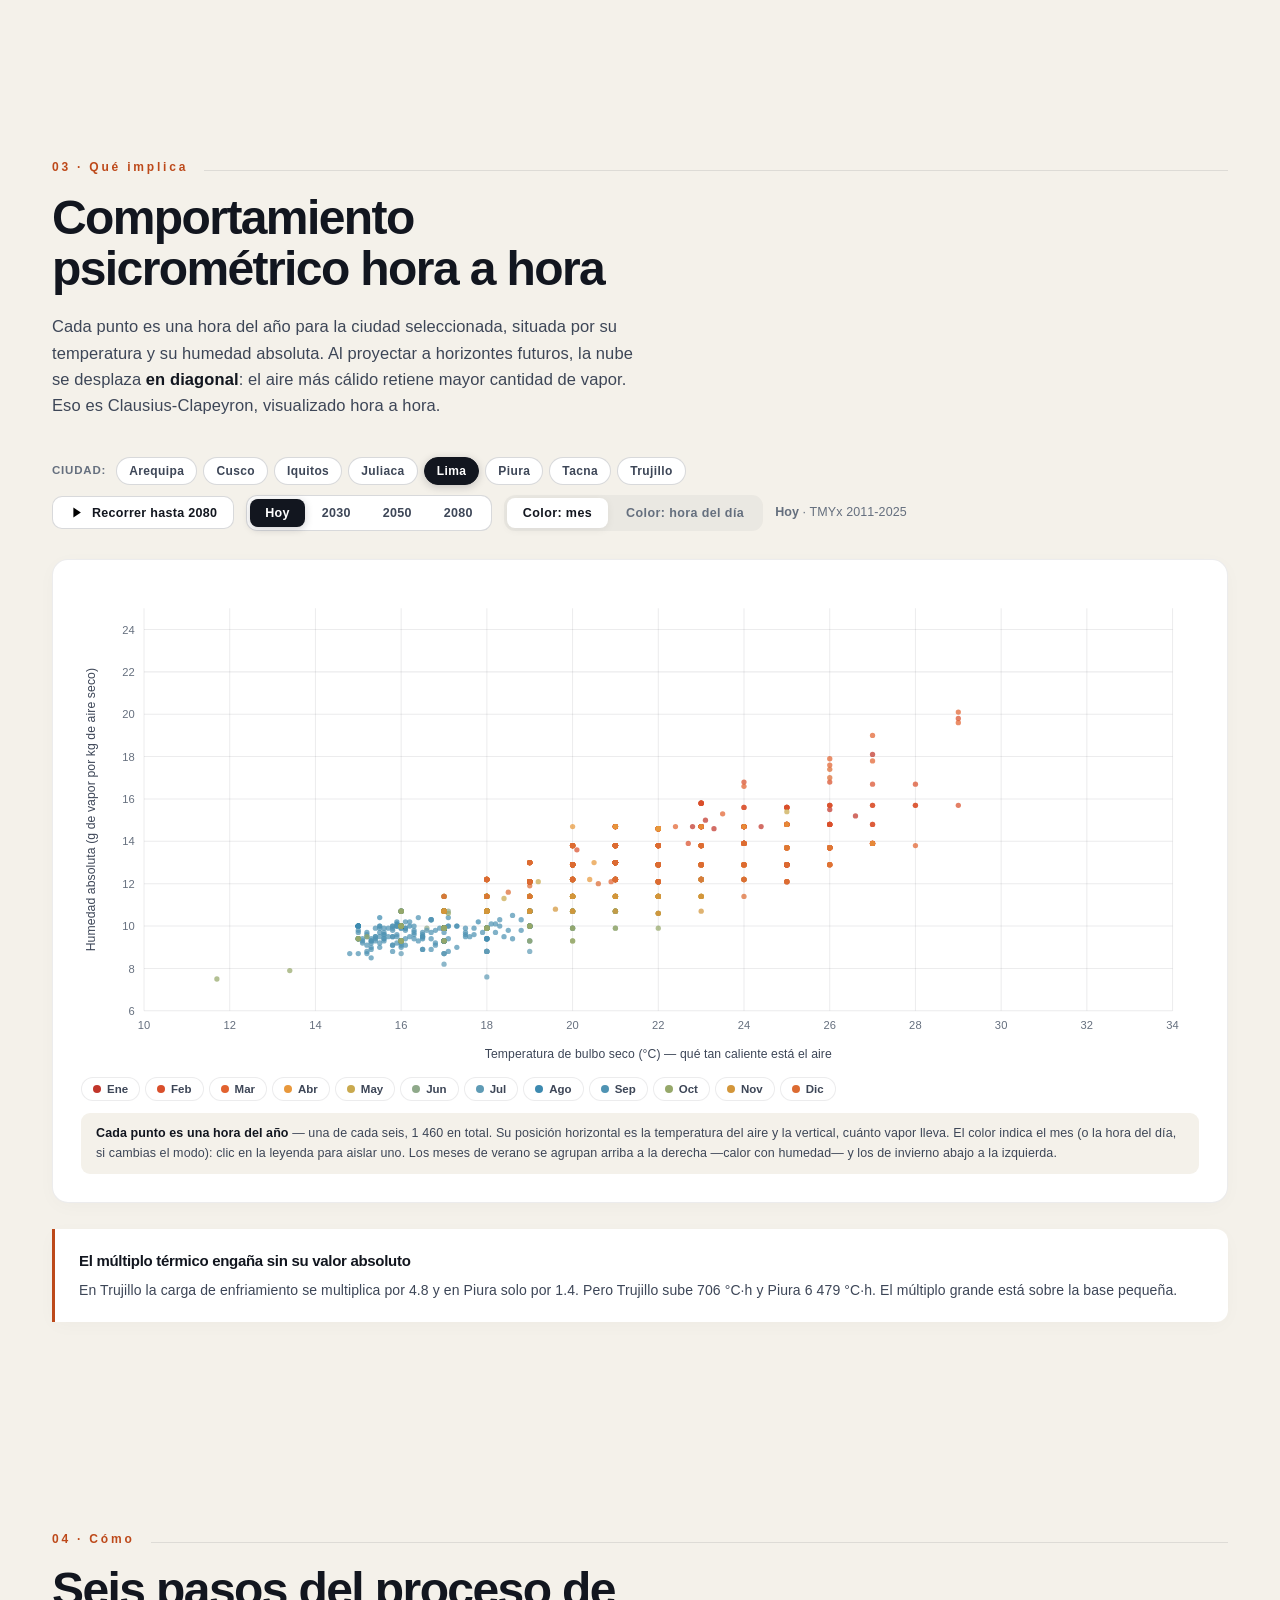
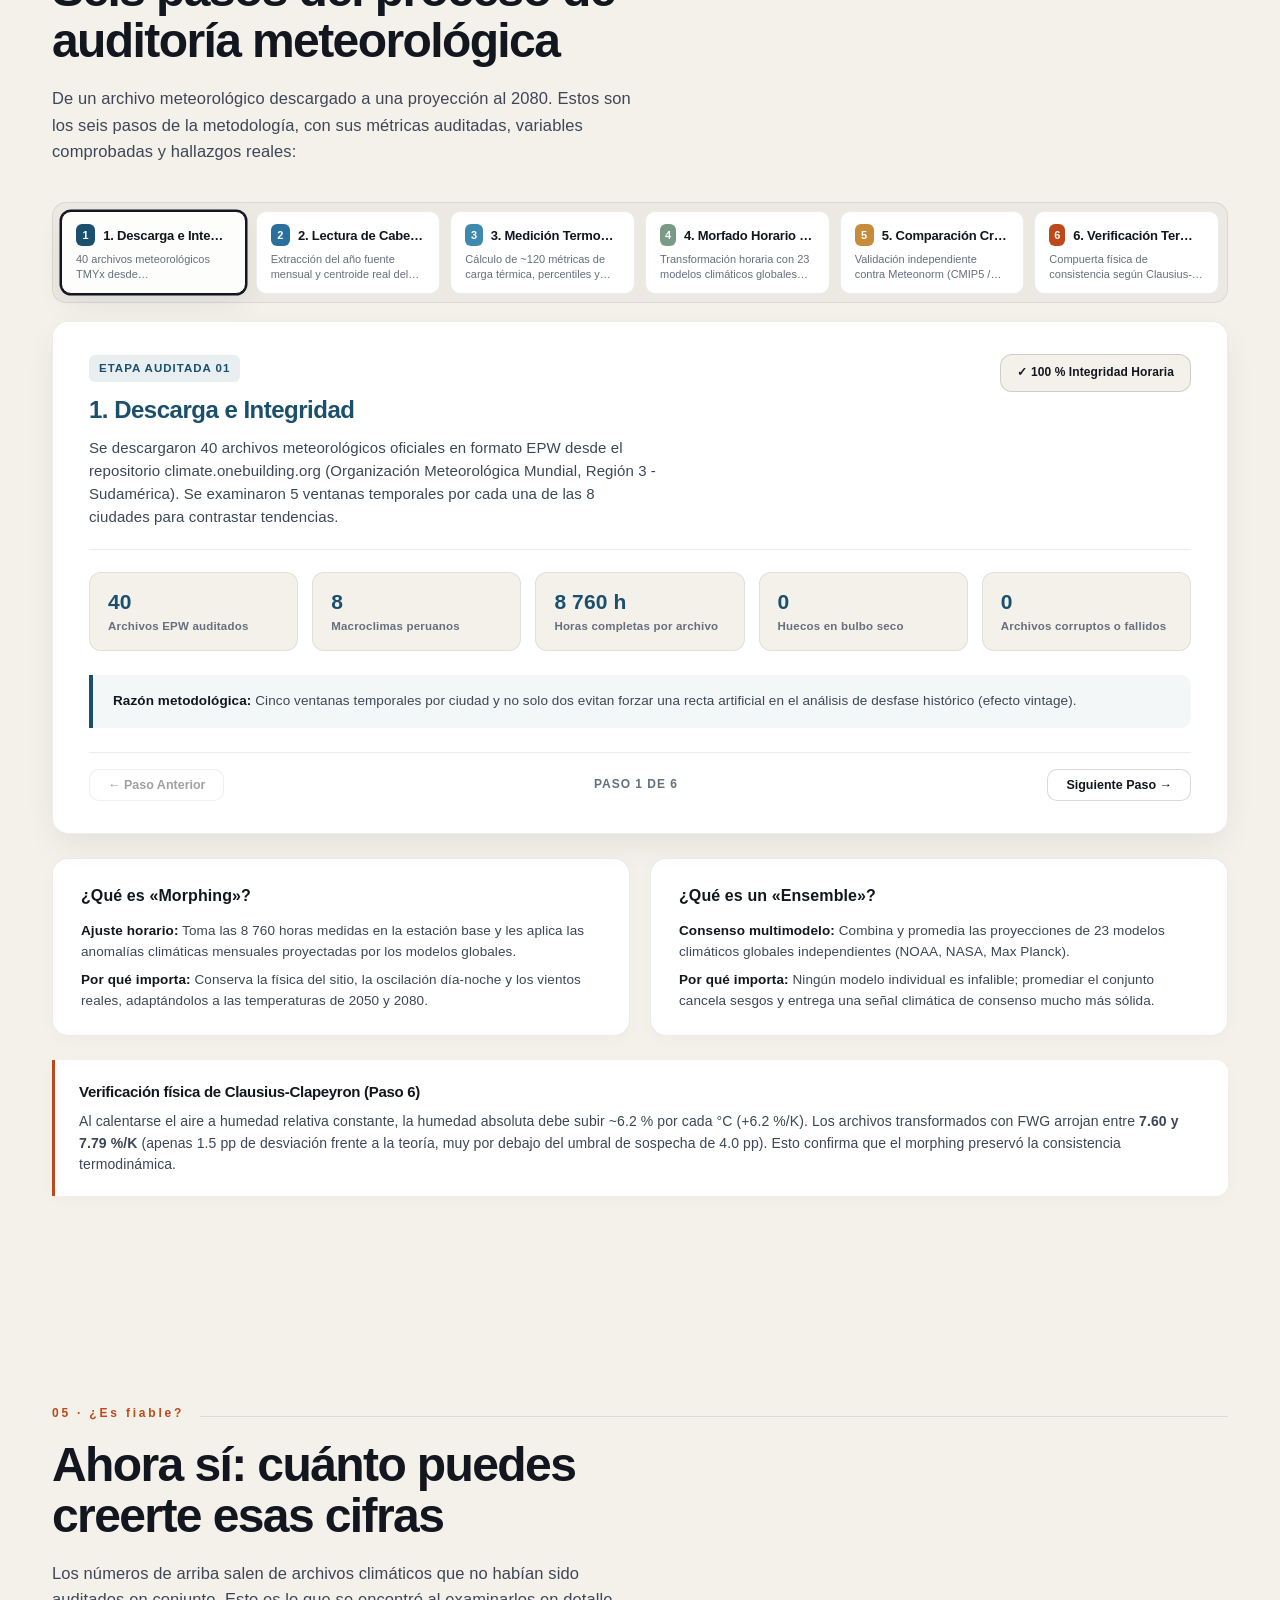
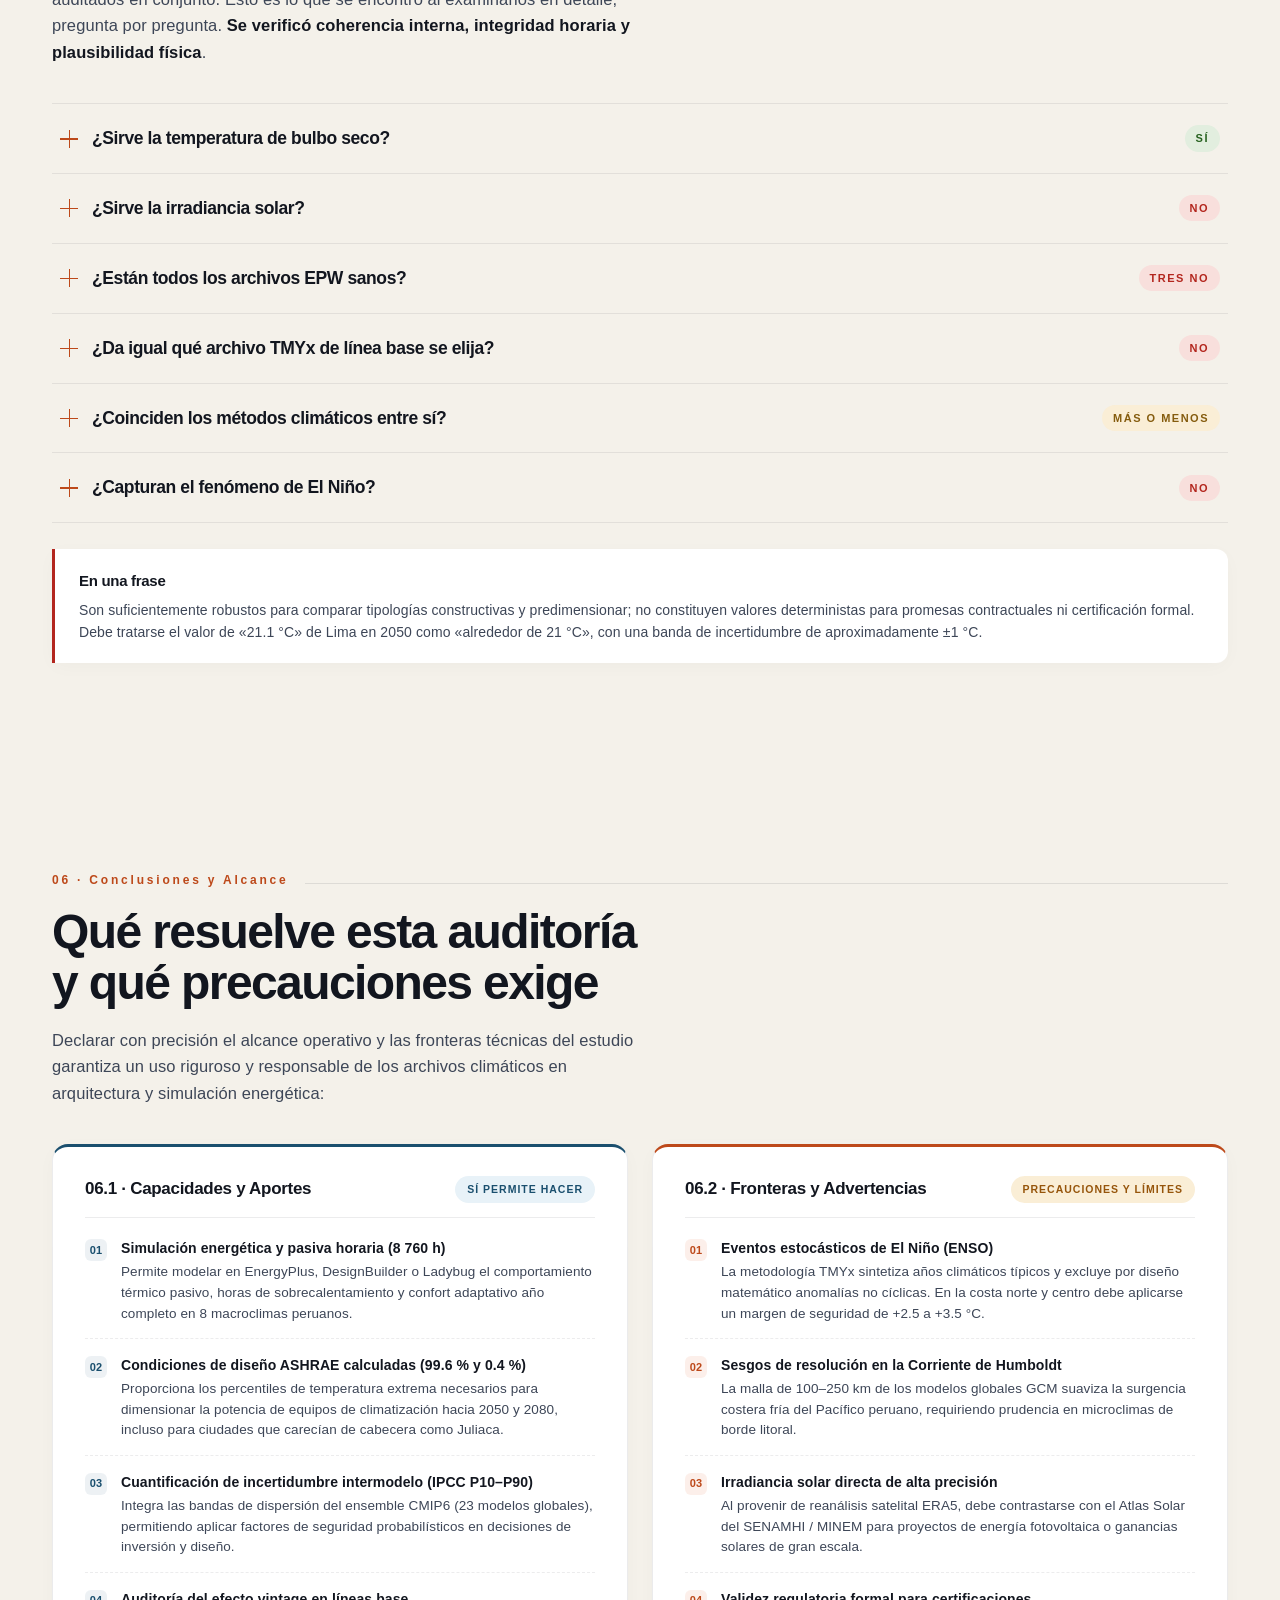
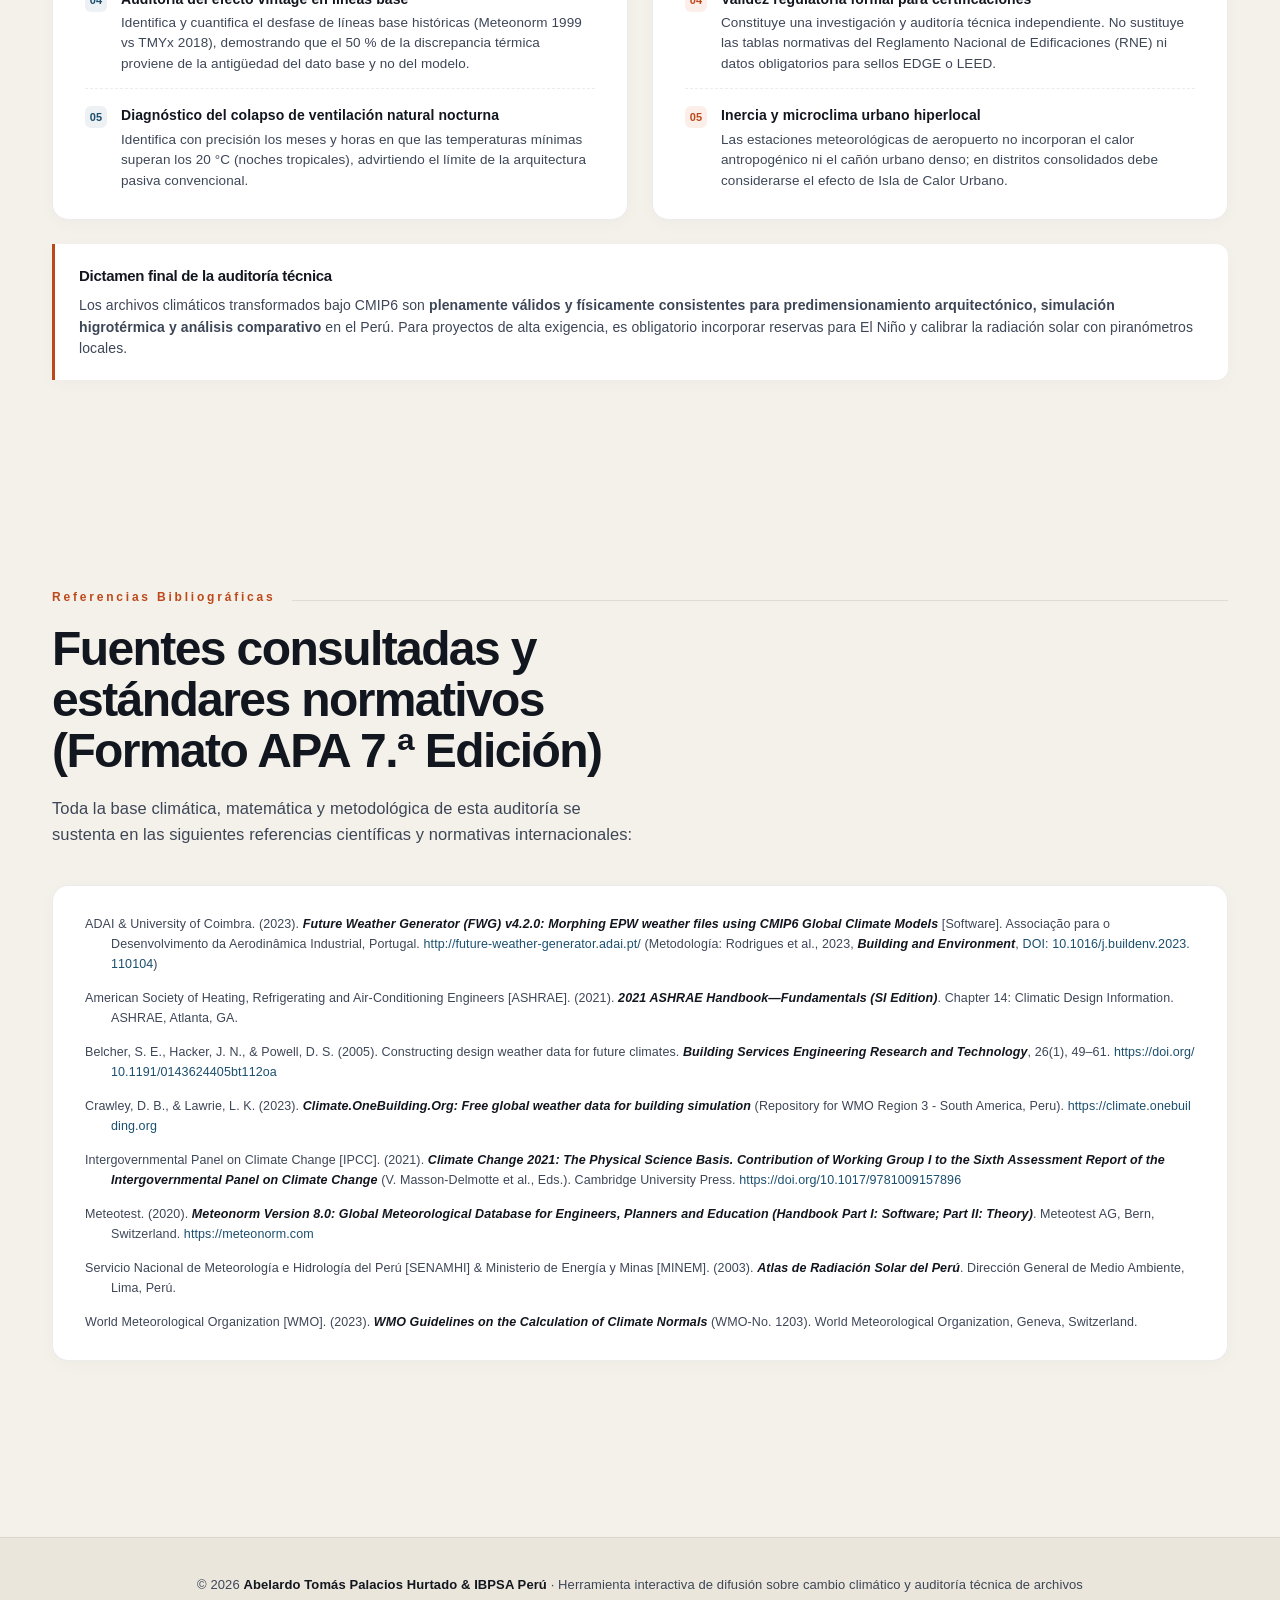
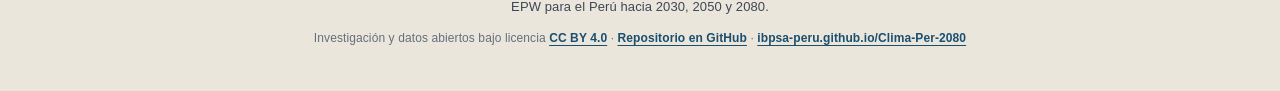
==== commit cc30c714: "docs(citations): restablecer cita de Future Weather Generator al software oficial de ADAI/Univ. de C" ====
--- a/Final Results/web/index.html
+++ b/Final Results/web/index.html
@@ -909,7 +909,7 @@
   
   <div class="apaWrap">
     <ul class="apaLista">
-      <li class="apaItem">Rodrigues, E., Fernandes, M. S., &amp; Carvalho, D. (2023). Future weather generator for building performance research: An open-source morphing tool and an application. <em>Building and Environment</em>, 233, 110104. <a href="https://doi.org/10.1016/j.buildenv.2023.110104" target="_blank" rel="noopener">https://doi.org/10.1016/j.buildenv.2023.110104</a> (FWG v4.2.0: <a href="https://bitbucket.org/cling-project/futureweathergenerator" target="_blank" rel="noopener">Bitbucket Repo</a> · <a href="https://futureweather.co" target="_blank" rel="noopener">futureweather.co</a>)</li>
+      <li class="apaItem">ADAI &amp; University of Coimbra. (2023). <em>Future Weather Generator (FWG) v4.2.0: Morphing EPW weather files using CMIP6 Global Climate Models</em> [Software]. Associação para o Desenvolvimento da Aerodinâmica Industrial, Portugal. <a href="http://future-weather-generator.adai.pt/" target="_blank" rel="noopener">http://future-weather-generator.adai.pt/</a> (Metodología: Rodrigues et al., 2023, <em>Building and Environment</em>, <a href="https://doi.org/10.1016/j.buildenv.2023.110104" target="_blank" rel="noopener">DOI: 10.1016/j.buildenv.2023.110104</a>)</li>
       <li class="apaItem">American Society of Heating, Refrigerating and Air-Conditioning Engineers [ASHRAE]. (2021). <em>2021 ASHRAE Handbook—Fundamentals (SI Edition)</em>. Chapter 14: Climatic Design Information. ASHRAE, Atlanta, GA.</li>
       <li class="apaItem">Belcher, S. E., Hacker, J. N., &amp; Powell, D. S. (2005). Constructing design weather data for future climates. <em>Building Services Engineering Research and Technology</em>, 26(1), 49–61. <a href="https://doi.org/10.1191/0143624405bt112oa" target="_blank" rel="noopener">https://doi.org/10.1191/0143624405bt112oa</a></li>
       <li class="apaItem">Crawley, D. B., &amp; Lawrie, L. K. (2023). <em>Climate.OneBuilding.Org: Free global weather data for building simulation</em> (Repository for WMO Region 3 - South America, Peru). <a href="https://climate.onebuilding.org" target="_blank" rel="noopener">https://climate.onebuilding.org</a></li>
